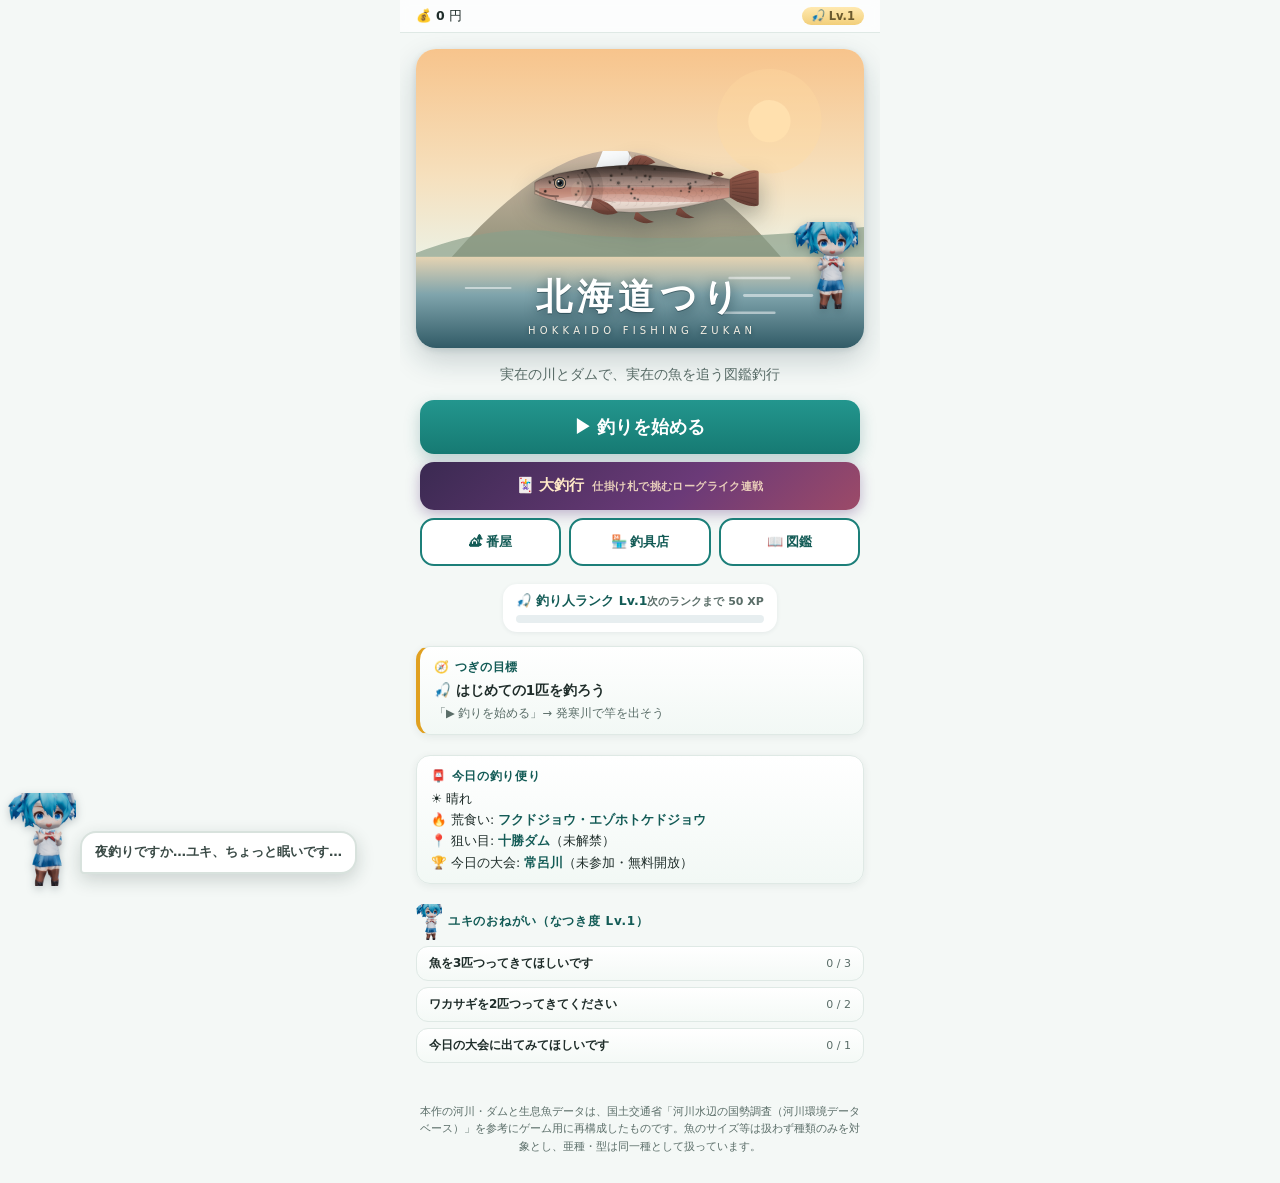
==== index.html @ 7c1652d1 "2Dキャラを3Dミクに統一・竿の握り位置調整・キャラ拡大 - renderYukiが返す2Dキャラを、3Dと同じ初音ミクの透過PNGポートレートに   差し替え（ユキの部屋・タイトル・吹き出し等すべて" ====
<!DOCTYPE html>
<html lang="ja">
<head>
<meta charset="UTF-8">
<meta name="viewport" content="width=device-width, initial-scale=1, viewport-fit=cover, maximum-scale=1, user-scalable=no">
<title>北海道つりゲーム</title>
<style>
  :root {
    --sea: #cfe8f2;
    --land: #dfe9d8;
    --land-line: #8fae86;
    --river-color: #2e7ab8;
    --dam-color: #b8622e;
    --bg: #f4f8f6;
    --card-bg: #ffffff;
    --ink: #1f2d2a;
    --sub-ink: #5a6d68;
    --accent: #1c7f79;
    --accent-dark: #135b56;
    --danger: #b3492f;
    --common: #8b98a0;
    --uncommon: #3f9d63;
    --rare: #3b74c4;
    --legend: #c99a2e;
    --radius: 16px;
  }
  * { box-sizing: border-box; }
  html, body {
    margin: 0;
    padding: 0;
    background: var(--bg);
    color: var(--ink);
    font-family: system-ui, -apple-system, "Hiragino Sans", "Noto Sans JP", sans-serif;
    overflow-x: hidden;
    width: 100%;
  }
  body {
    display: flex;
    justify-content: center;
    min-height: 100vh;
    min-height: 100dvh;
  }
  #app {
    width: 100%;
    max-width: 480px;
    min-height: 100vh;
    min-height: 100dvh;
    background: var(--bg);
    display: flex;
    flex-direction: column;
    position: relative;
    overflow-x: hidden;
    padding-bottom: env(safe-area-inset-bottom, 0);
  }
  .screen { display: none; flex-direction: column; flex: 1; padding: 16px 16px 28px; animation: fadeIn .25s ease; }
  .screen.active { display: flex; }
  @keyframes fadeIn { from { opacity: 0; transform: translateY(6px); } to { opacity: 1; transform: translateY(0); } }

  h1, h2, h3 { margin: 0 0 6px; }
  p { margin: 0 0 10px; line-height: 1.6; }

  .topbar {
    display: flex;
    align-items: center;
    gap: 8px;
    margin-bottom: 12px;
    min-height: 44px;
  }
  .btn-back {
    background: var(--card-bg);
    border: 1px solid #d8e2df;
    border-radius: 12px;
    padding: 10px 14px;
    min-height: 44px;
    font-size: 15px;
    color: var(--ink);
    cursor: pointer;
  }
  .btn-back:active { background: #ecf3f1; }

  .btn {
    display: inline-flex;
    align-items: center;
    justify-content: center;
    gap: 8px;
    background: linear-gradient(180deg, #23968e, #167a73);
    color: #fff;
    border: none;
    border-radius: 14px;
    padding: 14px 18px;
    min-height: 48px;
    font-size: 16px;
    font-weight: 700;
    cursor: pointer;
    width: 100%;
    transition: transform .08s ease, background .15s ease;
    box-shadow: 0 3px 0 var(--accent-dark);
  }
  .btn:active { transform: translateY(2px); box-shadow: 0 1px 0 var(--accent-dark); }
  .btn.secondary {
    background: var(--card-bg);
    color: var(--accent-dark);
    border: 2px solid var(--accent);
    box-shadow: none;
  }
  .btn.secondary:active { background: #eaf5f3; }
  .btn:disabled { opacity: .45; cursor: not-allowed; box-shadow: none; transform: none; }
  .btn-row { display: flex; flex-direction: column; gap: 10px; margin-top: 10px; }

  .card {
    background: var(--card-bg);
    border-radius: var(--radius);
    padding: 16px;
    box-shadow: 0 1px 4px rgba(20, 40, 35, .08);
    margin-bottom: 12px;
  }

  /* ---- title screen ---- */
  .title-hero {
    flex: 1;
    display: flex;
    flex-direction: column;
    align-items: center;
    justify-content: center;
    text-align: center;
    gap: 4px;
  }
  .hero-panel {
    position: relative;
    width: 100%;
    aspect-ratio: 360 / 240;
    border-radius: 20px;
    overflow: hidden;
    box-shadow: 0 12px 30px rgba(20, 50, 60, .20), 0 2px 6px rgba(20, 50, 60, .12);
    margin-bottom: 14px;
  }
  .hero-scene { position: absolute; inset: 0; width: 100%; height: 100%; }
  .hero-fish {
    position: absolute; left: 50%; top: 46%;
    width: 60%;
    transform: translate(-50%, -50%);
    filter: drop-shadow(0 10px 12px rgba(0, 20, 30, .38));
    animation: heroBob 4.5s ease-in-out infinite;
  }
  .hero-fish svg { width: 100%; height: auto; display: block; }
  @keyframes heroBob {
    0%, 100% { transform: translate(-50%, -50%) rotate(-2deg); }
    50% { transform: translate(-50%, -57%) rotate(2.5deg); }
  }
  .hero-text { position: absolute; left: 0; right: 0; bottom: 12px; text-align: center; pointer-events: none; }
  .logo-title {
    font-size: 36px;
    font-weight: 900;
    color: #ffffff;
    letter-spacing: .14em;
    margin: 0;
    text-shadow: 0 2px 12px rgba(10, 40, 50, .6), 0 1px 0 rgba(10, 40, 50, .45);
    text-wrap: balance;
  }
  .logo-sub {
    font-size: 10px;
    letter-spacing: .42em;
    text-indent: .42em;
    color: #fdf6ea;
    opacity: .95;
    text-shadow: 0 1px 5px rgba(10, 40, 50, .55);
    margin-top: 3px;
  }
  .title-hero .sub { color: var(--sub-ink); font-size: 13.5px; margin-bottom: 12px; }
  .daily-card {
    width: 100%;
    background: linear-gradient(180deg, #ffffff, #f2f8f5);
    border: 1px solid #dfe9e5;
    border-radius: 14px;
    padding: 10px 14px;
    margin-bottom: 16px;
    text-align: left;
    font-size: 12.5px;
    line-height: 1.7;
    box-shadow: 0 2px 8px rgba(20, 45, 40, .07);
  }
  .daily-card .dc-head { font-weight: 800; color: var(--accent-dark); font-size: 12px; letter-spacing: .06em; margin-bottom: 2px; }
  .daily-card b { color: var(--accent-dark); }
  .title-buttons { width: 100%; display: flex; flex-wrap: wrap; gap: 8px; padding: 0 4px; margin-bottom: 14px; }
  .title-buttons .btn-start { width: 100%; font-size: 18px; padding: 15px 10px; box-shadow: 0 6px 16px rgba(31,111,109,.28); }
  .title-buttons .btn-sub { flex: 1; font-size: 13px; padding: 10px 2px; white-space: nowrap; }
  .title-buttons .btn-bigrun {
    width: 100%; padding: 11px 10px; font-size: 15px;
    background: linear-gradient(135deg, #3b2a52, #6b3a78 60%, #9c4a68);
    box-shadow: 0 4px 14px rgba(90,50,120,.35); color: #ffe9c8;
  }
  .btn-bigrun .br-sub { display: block; font-size: 10.5px; font-weight: 700; opacity: .85; margin-top: 2px; letter-spacing: .04em; }
  .run-chips { display: flex; flex-wrap: wrap; gap: 6px; }
  .run-chip {
    border: 1.5px solid #b89ac8; background: linear-gradient(180deg,#fff,#f4ecf8); color: #4a3358;
    border-radius: 999px; padding: 6px 11px; font-size: 12.5px; font-weight: 800; font-family: inherit;
  }
  .run-chip .rc-sell { font-size: 10px; color: #9a7ab0; margin-left: 5px; font-weight: 700; }
  .run-chip.empty { border-style: dashed; color: #b8a8c4; background: none; font-weight: 700; }
  .run-choice {
    display: block; width: 100%; text-align: left; font-family: inherit;
    background: linear-gradient(180deg, #ffffff, #f6f2fa); border: 1.5px solid #cbb8d8;
    border-radius: 14px; padding: 12px 14px; margin-bottom: 9px; cursor: pointer;
    box-shadow: 0 2px 6px rgba(80,50,110,.10);
  }
  .run-choice:active { transform: scale(.98); }
  .run-choice.ng { opacity: .45; }
  .run-choice.sold { text-align: center; color: #b8a8c4; border-style: dashed; }
  .run-choice .rc-name { font-weight: 800; font-size: 15px; color: #3a2a48; display: flex; justify-content: space-between; align-items: baseline; }
  .run-choice .rc-badges { font-size: 12.5px; color: #6b5a80; font-weight: 700; }
  .run-choice .rc-price { font-size: 13px; color: #8a5aa8; }
  .run-choice .rc-sub { font-size: 11.5px; color: var(--sub-ink); margin-top: 3px; line-height: 1.5; }
  .run-mod { border-radius: 14px; padding: 11px 14px; margin-bottom: 12px; border-left: 5px solid #888; }
  .run-mod .rm-head { font-weight: 800; font-size: 14px; }
  .run-mod .rm-desc { font-size: 12px; margin-top: 3px; line-height: 1.5; opacity: .9; }
  .run-mod.mod-boss { background: linear-gradient(180deg,#3a2540,#2a1830); color: #ffd8a8; border-left-color: #e0a040; box-shadow: 0 0 14px rgba(224,160,64,.4); }
  .run-mod.mod-hard { background: linear-gradient(180deg,#fbeaea,#f6dede); color: #7a2a2a; border-left-color: #c0392b; }
  .run-mod.mod-good { background: linear-gradient(180deg,#e9f6ee,#dcefe4); color: #1f6b4d; border-left-color: #2e9d63; }
  .run-hand {
    display: flex; gap: 5px; align-items: center; margin: 0 0 8px;
    background: linear-gradient(180deg,#f6f0fa,#efe6f4); border: 1px solid #d8c8e4;
    border-radius: 12px; padding: 6px 8px;
  }
  .rh-card {
    flex: 0 0 auto; display: inline-flex; flex-direction: column; align-items: center;
    background: #fff; border: 2px solid #ccc; border-radius: 8px;
    min-width: 44px; padding: 3px 4px; font-family: inherit; font-size: 13px; line-height: 1.15; cursor: pointer;
  }
  .rh-card b { font-size: 15px; }
  .rh-card span { font-size: 9px; color: var(--sub-ink); }
  .rh-card.empty { border-style: dashed; color: #c4b4d2; background: none; min-height: 44px; justify-content: center; }
  .rh-hand { margin-left: auto; font-size: 11.5px; font-weight: 800; color: #6b4a88; text-align: right; }
  .rh-bigrow { display: grid; grid-template-columns: repeat(5, 1fr); gap: 6px; }
  .rh-big {
    background: #fff; border: 2.5px solid #ccc; border-radius: 10px; padding: 5px 3px; text-align: center;
    animation: cardIn .5s cubic-bezier(.2,1.6,.4,1) both;
  }
  @keyframes cardIn { from { transform: translateY(18px) rotate(4deg); opacity: 0; } to { transform: none; opacity: 1; } }
  .rh-big .rb-rank { font-weight: 900; font-size: 15px; }
  .rh-big .rb-art svg { width: 100%; height: auto; }
  .rh-big .rb-nm { font-size: 9.5px; font-weight: 700; color: var(--ink); }
  .rh-big .rb-val { font-size: 11px; font-weight: 800; color: #8a5aa8; font-variant-numeric: tabular-nums; }
  .footer-note {
    text-align: center;
    font-size: 11px;
    color: var(--sub-ink);
    padding-top: 18px;
    line-height: 1.6;
  }

  /* ---- map screen ---- */
  .map-wrap {
    position: relative;
    width: 100%;
    background: var(--sea);
    border-radius: var(--radius);
    overflow: hidden;
    box-shadow: 0 1px 4px rgba(20,40,35,.08);
  }
  .map-wrap svg { display: block; width: 100%; height: auto; touch-action: none; }
  .map-hint { text-align: center; font-size: 11px; color: var(--sub-ink); margin-top: 6px; }
  .legend {
    display: flex;
    gap: 16px;
    justify-content: center;
    font-size: 12px;
    color: var(--sub-ink);
    margin: 10px 0;
  }
  .legend span { display: inline-flex; align-items: center; gap: 5px; }
  .legend-dot { width: 12px; height: 12px; border-radius: 50%; background: var(--river-color); display: inline-block; }
  .legend-diamond { width: 12px; height: 12px; background: var(--dam-color); display: inline-block; transform: rotate(45deg); }

  .marker-dot { fill: var(--river-color); stroke: #fff; stroke-width: 2; cursor: pointer; }
  .loc-marker-group.locked .marker-dot,
  .loc-marker-group.locked .marker-dam { fill: #8e9ca2; opacity: .85; stroke: #e8eef0; }
  .loc-marker-group.locked .marker-pulse { display: none; }
  .legend-lock { font-size: 12px; }
  #unlockBtn:disabled { opacity: .5; }
  .marker-dam { fill: var(--dam-color); stroke: #fff; stroke-width: 2; cursor: pointer; }
  .marker-hit { fill: transparent; cursor: pointer; }
  .marker-selected { stroke: #ffd23f; stroke-width: 3.5; }
  .marker-pulse {
    fill: none; stroke: #ffffff; stroke-width: 2.5; pointer-events: none;
    transform-box: fill-box; transform-origin: center;
    animation: mpulse 2.4s ease-out infinite;
  }
  @keyframes mpulse {
    0% { transform: scale(.55); opacity: .85; }
    70%, 100% { transform: scale(1.9); opacity: 0; }
  }
  .marker-label {
    font-size: 15px;
    fill: var(--ink);
    paint-order: stroke;
    stroke: #ffffffcc;
    stroke-width: 3px;
    pointer-events: none;
    font-weight: 700;
  }

  .info-card { display: none; }
  .info-card.show {
    display: block;
    position: fixed;
    left: 50%;
    transform: translateX(-50%);
    bottom: calc(10px + env(safe-area-inset-bottom, 0px));
    width: calc(100% - 20px);
    max-width: 460px;
    z-index: 40;
    margin-bottom: 0;
    box-shadow: 0 -4px 30px rgba(10, 35, 45, .28), 0 2px 10px rgba(10, 35, 45, .18);
    border: 1px solid #d4e2dd;
    padding: 12px 14px;
    animation: sheetUp .22s cubic-bezier(.2,.9,.3,1);
    max-height: 62vh;
    overflow-y: auto;
  }
  @keyframes sheetUp { from { transform: translateX(-50%) translateY(30px); opacity: 0; } to { transform: translateX(-50%) translateY(0); opacity: 1; } }
  .info-close {
    position: absolute; top: 8px; right: 8px;
    width: 30px; height: 30px; border-radius: 50%; border: none;
    background: #eef3f1; color: var(--sub-ink); font-size: 15px; cursor: pointer;
    display: flex; align-items: center; justify-content: center;
  }
  .info-card.show .info-fish-art svg { max-height: 48px; width: auto; }
  .info-card.show h3 { font-size: 17px; margin-bottom: 2px; }
  .info-card.show .sr-note { font-size: 12.5px; margin-bottom: 6px; }
  .info-card .badge-row { display: flex; gap: 6px; flex-wrap: wrap; margin-bottom: 8px; }
  .type-badge {
    font-size: 12px;
    padding: 3px 9px;
    border-radius: 999px;
    background: #eef4f2;
    color: var(--sub-ink);
  }
  .info-fish-art { width: 100%; display: flex; justify-content: center; margin: 4px 0 8px; }
  .info-fish-art svg { height: 56px; width: auto; display: block; }

  /* ---- tackle screen ---- */
  .loc-heading { color: var(--accent-dark); font-size: 18px; }
  .choice-list { display: flex; flex-direction: column; gap: 10px; margin-bottom: 14px; }
  .choice-item {
    display: flex;
    align-items: center;
    gap: 12px;
    background: var(--card-bg);
    border: 2px solid #e2ebe8;
    border-radius: 14px;
    padding: 12px 14px;
    min-height: 48px;
    cursor: pointer;
    text-align: left;
  }
  .choice-item .ci-emoji { font-size: 26px; width: 38px; text-align: center; flex: none; }
  .choice-item .ci-emoji svg { width: 34px; height: 34px; display: block; margin: 0 auto; filter: drop-shadow(0 1px 1px rgba(20,40,35,.18)); }
  .choice-item .ci-text { flex: 1; }
  .choice-item .ci-name { font-weight: 700; font-size: 15px; }
  .choice-item .ci-desc { font-size: 12px; color: var(--sub-ink); margin-top: 2px; }
  .choice-item.selected { border-color: var(--accent); background: #eefaf6; }
  .section-label { font-size: 13px; color: var(--sub-ink); font-weight: 700; margin: 10px 0 6px; }
  .chip-row { display: flex; flex-wrap: wrap; gap: 8px; margin-bottom: 12px; }
  .env-chip {
    display: inline-flex; align-items: center; gap: 5px;
    background: var(--card-bg); border: 2px solid #e2ebe8; border-radius: 999px;
    padding: 8px 13px; font-size: 14px; font-weight: 700; color: var(--ink);
    cursor: pointer; -webkit-tap-highlight-color: transparent;
  }
  .env-chip.selected { border-color: var(--accent); background: #eefaf6; color: var(--accent-dark); }
  .shop-price { font-size: 13px; font-weight: 800; color: var(--accent-dark); white-space: nowrap; font-variant-numeric: tabular-nums; }
  .shop-price.ng { color: #b3492f; opacity: .7; }
  .shop-owned { font-size: 12px; font-weight: 700; color: #3f9d63; white-space: nowrap; }
  .shop-req { font-size: 11px; color: var(--sub-ink); white-space: nowrap; }
  .choice-item.owned { opacity: .72; }

  /* ---- fishing screen ---- */
  .fish-stage {
    position: relative;
    width: 100%;
    aspect-ratio: 360 / 480;
    border-radius: var(--radius);
    overflow: hidden;
    margin-bottom: 12px;
    cursor: pointer;
    user-select: none;
    -webkit-user-select: none;
    touch-action: none;
    -webkit-tap-highlight-color: transparent;
    background: #cfe6ee;
  }
  #stageCanvas { position: absolute; inset: 0; width: 100%; height: 100%; display: block; }
  .stage-badges { position: absolute; top: 8px; right: 8px; z-index: 4; display: flex; gap: 6px; }
  .time-badge {
    font-size: 11px; font-weight: 700; color: #fff;
    background: rgba(20,45,40,.38); padding: 3px 9px; border-radius: 999px;
  }
  .time-badge.mazume { background: rgba(196,110,20,.75); }
  .mute-btn {
    position: absolute; bottom: 10px; right: 10px; z-index: 7;
    width: 40px; height: 40px; border-radius: 50%; border: none;
    background: rgba(20,45,40,.4); color: #fff; font-size: 18px; cursor: pointer;
  }
  /* --- fight HUD (glass panel) --- */
  .fight-ui {
    position: absolute; left: 10px; right: 10px; top: 40px; z-index: 5;
    display: none; pointer-events: none;
  }
  .fight-ui.show { display: block; animation: hudIn .25s ease; }
  @keyframes hudIn { from { opacity: 0; transform: translateY(-8px); } to { opacity: 1; transform: none; } }
  .fight-panel {
    display: flex; flex-direction: column; gap: 7px;
    background: linear-gradient(180deg, rgba(8,22,28,.58), rgba(8,22,28,.38));
    border: 1px solid rgba(255,255,255,.16);
    border-radius: 14px;
    padding: 10px 12px 8px;
    backdrop-filter: blur(6px);
    -webkit-backdrop-filter: blur(6px);
    box-shadow: 0 4px 14px rgba(0,10,16,.25);
  }
  .gauge-row { display: flex; align-items: center; gap: 8px; }
  .gauge-name {
    width: 58px; font-size: 10px; font-weight: 700; color: #e8f2f0;
    text-shadow: 0 1px 2px rgba(0,0,0,.5); text-align: right; flex: none;
    white-space: nowrap; letter-spacing: .04em;
  }
  .gauge-track {
    position: relative; flex: 1; height: 16px; border-radius: 8px;
    background: rgba(4,14,18,.72);
    box-shadow: inset 0 2px 4px rgba(0,0,0,.5);
    overflow: hidden;
  }
  .gauge-zone {
    position: absolute; top: 0; bottom: 0; left: 35%; width: 40%;
    background: linear-gradient(180deg, rgba(110,225,145,.30), rgba(110,225,145,.14));
    border-left: 1px solid rgba(180,255,200,.55); border-right: 1px solid rgba(180,255,200,.55);
  }
  .gauge-zone.gold {
    background: linear-gradient(180deg, rgba(255,215,110,.55), rgba(255,180,60,.25));
    border-left: 1px solid rgba(255,230,160,.9); border-right: 1px solid rgba(255,230,160,.9);
    box-shadow: 0 0 12px rgba(255,210,90,.65);
    animation: goldPulse .45s ease-in-out infinite alternate;
  }
  @keyframes goldPulse { from { filter: brightness(1); } to { filter: brightness(1.35); } }
  .next-goal { border-left: 4px solid #e0a020; }
  .next-goal .ng-title { font-weight: 800; font-size: 13.5px; color: var(--ink); }
  .next-goal .ng-sub { font-size: 11.5px; color: var(--sub-ink); margin-top: 2px; }
  #tensionFill {
    position: absolute; top: 2px; bottom: 2px; left: 2px; width: 50%;
    border-radius: 6px;
    background: linear-gradient(180deg, #93ecac, #58c97c);
    box-shadow: 0 0 8px rgba(120,235,160,.55);
    transition: background .15s, box-shadow .15s;
  }
  #tensionFill.warn { background: linear-gradient(180deg, #f6d478, #e0a93c); box-shadow: 0 0 8px rgba(240,195,80,.55); }
  #tensionFill.danger { background: linear-gradient(180deg, #f2907e, #d84a34); box-shadow: 0 0 10px rgba(232,96,76,.7); }
  #progressFill {
    position: absolute; top: 2px; bottom: 2px; left: 2px; width: 0%;
    border-radius: 6px;
    background: linear-gradient(90deg, #4aa8c9, #7ee0d2);
    box-shadow: 0 0 8px rgba(110,215,205,.5);
  }
  .fight-hint {
    text-align: center; font-size: 10.5px; font-weight: 700; color: #d5e5e2;
    text-shadow: 0 1px 3px rgba(0,0,0,.6); letter-spacing: .02em;
  }
  .fish-stage.pulling { animation: shake .28s ease-in-out infinite; }
  .fish-stage.reeling-grip { outline: 3px solid rgba(255,255,255,.35); outline-offset: -3px; }
  /* landed fish leap */
  .fish-leap {
    position: absolute; left: 50%; top: 58%; width: 55%; z-index: 6;
    transform: translate(-50%, -50%);
    animation: fishLeap 1s cubic-bezier(.2,.8,.3,1) forwards;
    pointer-events: none;
    filter: drop-shadow(0 6px 8px rgba(0,20,30,.35));
  }
  .fish-leap svg { width: 100%; height: auto; display: block; }
  @keyframes fishLeap {
    0%   { transform: translate(-50%, 30%) rotate(30deg) scale(.6); opacity: 0; }
    30%  { transform: translate(-50%, -60%) rotate(-12deg) scale(1); opacity: 1; }
    60%  { transform: translate(-50%, -78%) rotate(-4deg) scale(1.04); }
    100% { transform: translate(-50%, -52%) rotate(2deg) scale(1); opacity: 1; }
  }
  .drop { position: absolute; width: 6px; height: 6px; border-radius: 50%; background: #eaf6fa; z-index: 6; pointer-events: none; animation: dropFall .7s ease-in forwards; }
  @keyframes dropFall {
    from { transform: translate(0, 0); opacity: .95; }
    to { transform: translate(var(--dx), 90px); opacity: 0; }
  }
  @media (prefers-reduced-motion: reduce) {
    .fish-stage.pulling, .fish-stage.biting { animation: none; }
  }
  .stage-label {
    position: absolute;
    top: 8px;
    left: 8px;
    z-index: 4;
    font-size: 12px;
    font-weight: 700;
    color: #fff;
    background: rgba(20,45,40,.38);
    padding: 3px 9px;
    border-radius: 999px;
    text-shadow: 0 1px 2px rgba(0,0,0,.3);
  }
  .fish-shadow-wrap {
    display: none;
    position: absolute;
    left: 34.7%;
    top: 68%;
    width: 30.6%;
    z-index: 2;
    opacity: .38;
    filter: blur(1.5px);
    pointer-events: none;
    animation: fishWiggle 1s ease-in-out infinite alternate;
  }
  .fish-shadow-wrap.show { display: block; }
  .fish-shadow-wrap svg { width: 100%; height: auto; display: block; }
  @keyframes fishWiggle {
    from { transform: translateX(-8px); }
    to { transform: translateX(8px); }
  }
  .splash-dot {
    position: absolute;
    left: 50%;
    top: 69%;
    width: 8px;
    height: 8px;
    border-radius: 50%;
    background: #ffffff;
    transform: translate(-50%, -50%);
    animation: splashFly .5s ease-out forwards;
    pointer-events: none;
    z-index: 6;
  }
  @keyframes splashFly {
    from { transform: translate(-50%, -50%) translate(0, 0); opacity: 1; }
    to { transform: translate(-50%, -50%) translate(var(--dx), var(--dy)); opacity: 0; }
  }
  .stage-text {
    position: absolute;
    left: 50%;
    transform: translateX(-50%);
    bottom: 14px;
    z-index: 5;
    width: max-content;
    max-width: 92%;
    font-size: 16px;
    font-weight: 700;
    color: #fff;
    text-shadow: 0 1px 3px rgba(0,0,0,.55);
    text-align: center;
    padding: 8px 18px;
    border-radius: 999px;
    background: linear-gradient(180deg, rgba(8,22,28,.55), rgba(8,22,28,.35));
    border: 1px solid rgba(255,255,255,.14);
    backdrop-filter: blur(5px);
    -webkit-backdrop-filter: blur(5px);
    pointer-events: none;
    animation: hudIn .25s ease;
  }
  .fish-stage.biting { animation: shake .35s ease-in-out infinite; }
  @keyframes shake {
    0%, 100% { transform: translateX(0); }
    25% { transform: translateX(-4px); }
    75% { transform: translateX(4px); }
  }
  .fish-stage.biting .stage-text { font-size: 21px; color: #fff566; }

  /* ---- result screen ---- */
  .result-wrap { flex: 1; display: flex; flex-direction: column; align-items: center; justify-content: center; text-align: center; }
  #resultCatch {
    background:
      radial-gradient(circle at 50% 26%, rgba(90, 160, 175, .35) 0%, rgba(20, 50, 62, 0) 46%),
      linear-gradient(180deg, #12333e 0%, #0d2833 55%, #0a2029 100%);
    border-radius: 20px;
    padding: 24px 14px 20px;
    box-shadow: 0 14px 34px rgba(8, 30, 38, .35);
  }
  .result-fish-wrap { position: relative; width: 100%; display: flex; justify-content: center; margin-bottom: 8px; }
  .result-rays {
    position: absolute; left: 50%; top: 50%;
    width: 300px; height: 300px;
    transform: translate(-50%, -50%);
    background: repeating-conic-gradient(rgba(255, 246, 214, .10) 0deg 9deg, rgba(255, 246, 214, 0) 9deg 24deg);
    border-radius: 50%;
    -webkit-mask-image: radial-gradient(circle, #000 18%, transparent 66%);
    mask-image: radial-gradient(circle, #000 18%, transparent 66%);
    animation: raysSpin 16s linear infinite;
    z-index: 0;
  }
  @keyframes raysSpin { to { transform: translate(-50%, -50%) rotate(360deg); } }
  @media (prefers-reduced-motion: reduce) { .result-rays, .hero-fish { animation: none; } }
  .result-fish-glow { position: absolute; inset: -10px; border-radius: 50%; filter: blur(18px); z-index: 0; }
  .result-fish-art { position: relative; z-index: 1; width: min(320px, 80%); filter: drop-shadow(0 10px 14px rgba(0, 12, 18, .5)); }
  .result-fish-art svg { width: 100%; height: auto; display: block; }
  #resultCatch .result-name { color: #f4faf8; }
  #resultCatch .result-reading { color: #9dbcc2; }
  #resultCatch .result-desc { color: #b8d2d4; }
  .result-name { font-size: 25px; font-weight: 800; letter-spacing: .04em; }
  .result-reading { font-size: 13px; color: var(--sub-ink); margin-bottom: 8px; }
  #statusBar {
    display: flex; justify-content: space-between; align-items: center;
    padding: 7px 16px; font-size: 12.5px; color: var(--ink);
    background: rgba(255,255,255,.72); border-bottom: 1px solid #dfe9e5;
    backdrop-filter: blur(4px); -webkit-backdrop-filter: blur(4px);
    position: sticky; top: 0; z-index: 20;
  }
  #statusBar .sb-money b { font-variant-numeric: tabular-nums; }
  #statusBar .sb-title { color: var(--accent-dark); font-weight: 700; font-size: 11.5px; }
  #statusBar .sb-rank { margin-left: auto; color: #6b5a2e; font-weight: 800; font-size: 11.5px; background: linear-gradient(180deg,#ffe9b0,#f2cf7a); padding: 2px 9px; border-radius: 999px; }
  .rank-bar { background: #fff; border-radius: 14px; padding: 9px 13px; margin: 0 0 10px; box-shadow: 0 1px 4px rgba(40,70,80,.08); }
  .rank-bar .rk-head { display: flex; justify-content: space-between; align-items: baseline; font-size: 12.5px; font-weight: 800; color: var(--accent-dark); margin-bottom: 5px; }
  .rank-bar .rk-head .rk-next { color: var(--sub-ink); font-weight: 700; font-size: 11px; }
  .rank-bar .rk-track { height: 8px; border-radius: 999px; background: #e7eef0; overflow: hidden; }
  .rank-bar .rk-fill { height: 100%; border-radius: 999px; background: linear-gradient(90deg,#ffd76e,#e0a020); transition: width .5s ease; }
  .result-size-row { display: flex; align-items: baseline; gap: 8px; justify-content: center; margin: 2px 0 4px; }
  #resultSize { font-size: 30px; font-weight: 900; color: #ffe9a8; letter-spacing: .02em; font-variant-numeric: tabular-nums; text-shadow: 0 2px 10px rgba(255,210,80,.25); }
  .variant-tag { font-size: 12px; font-weight: 800; padding: 3px 10px; border-radius: 999px; }
  .vt-giant { background: linear-gradient(180deg,#ffd76e,#e09c20); color: #4a3300; }
  .vt-spawn { background: linear-gradient(180deg,#ffb8c8,#e0708e); color: #58101c; }
  .vt-nushi { background: linear-gradient(180deg,#f0b060,#c05828); color: #3c1400; box-shadow: 0 0 14px rgba(240,150,60,.6); }
  .size-meter {
    width: min(240px, 70%); height: 7px; margin: 0 auto 8px;
    background: rgba(255,255,255,.14); border-radius: 4px; overflow: hidden;
  }
  #resultSizeMeter { height: 100%; border-radius: 4px; background: linear-gradient(90deg,#5ec9b8,#ffe9a8); transition: width .6s cubic-bezier(.2,.8,.3,1); }
  #resultSizeMeter.over { background: linear-gradient(90deg,#ffd76e,#ff9a3c); box-shadow: 0 0 10px rgba(255,180,60,.8); }
  .record-badge {
    display: inline-block; margin-bottom: 8px; font-size: 13px; font-weight: 800;
    color: #5c4300; background: linear-gradient(180deg,#ffe27a,#f0b428);
    padding: 4px 14px; border-radius: 999px;
    box-shadow: 0 0 18px rgba(255,214,90,.65);
    animation: recPop .5s cubic-bezier(.2,1.6,.4,1);
  }
  @keyframes recPop { from { transform: scale(.4); opacity: 0; } to { transform: scale(1); opacity: 1; } }
  .earn-line { font-size: 16px; font-weight: 800; color: #9fe6c8; margin-bottom: 8px; font-variant-numeric: tabular-nums; }
  .result-meta {
    font-size: 11.5px;
    color: #8fb0b8;
    letter-spacing: .06em;
    margin-bottom: 8px;
  }
  .new-badge {
    display: inline-block;
    background: linear-gradient(180deg, #ffe27a, #f0b428);
    color: #5c4300;
    font-weight: 800;
    font-size: 12px;
    padding: 3px 12px;
    border-radius: 999px;
    margin-bottom: 8px;
    box-shadow: 0 0 14px rgba(255, 214, 90, .55);
  }
  .rarity-badge {
    display: inline-block;
    font-size: 12px;
    font-weight: 700;
    padding: 4px 12px;
    border-radius: 999px;
    color: #fff;
    margin-bottom: 12px;
  }
  .rarity-common { background: var(--common); }
  .rarity-uncommon { background: var(--uncommon); }
  .rarity-rare { background: var(--rare); }
  .rarity-legend { background: var(--legend); }
  .result-desc { font-size: 14px; color: var(--sub-ink); max-width: 340px; margin-bottom: 18px; }
  #resultFail {
    background: linear-gradient(180deg, #17333c 0%, #0f272f 100%);
    border-radius: 20px;
    padding: 30px 16px 22px;
    box-shadow: 0 14px 34px rgba(8, 30, 38, .30);
  }
  .result-fail-emoji { font-size: 62px; margin-bottom: 10px; filter: drop-shadow(0 4px 8px rgba(0,10,16,.4)); }
  .result-fail-title { font-size: 21px; font-weight: 800; margin-bottom: 8px; color: #f0f6f4; letter-spacing: .04em; }
  .result-fail-desc { font-size: 13.5px; color: #a8c4c6; margin-bottom: 22px; max-width: 320px; line-height: 1.7; }

  /* ---- zukan screen ---- */
  .zukan-summary {
    display: flex;
    justify-content: space-between;
    align-items: center;
    margin-bottom: 12px;
  }
  .zukan-count { font-size: 20px; font-weight: 800; color: var(--accent-dark); }
  .rarity-breakdown { display: flex; gap: 10px; font-size: 11px; color: var(--sub-ink); flex-wrap: wrap; }
  .rarity-breakdown span { display: inline-flex; align-items: center; gap: 4px; }
  .rb-dot { width: 8px; height: 8px; border-radius: 50%; display: inline-block; }
  .zukan-grid {
    display: grid;
    grid-template-columns: repeat(2, 1fr);
    gap: 10px;
  }
  .zukan-item {
    background: linear-gradient(180deg, #fbfdfc 0%, #eef6f3 100%);
    border-radius: 14px;
    padding: 10px 8px;
    text-align: center;
    border: 2px solid #e2ebe8;
    min-height: 128px;
    display: flex;
    flex-direction: column;
    align-items: center;
    justify-content: center;
    box-shadow: 0 2px 6px rgba(20, 45, 40, .07);
  }
  .zukan-item .zi-art {
    width: 100%; display: flex; justify-content: center;
    background: radial-gradient(ellipse at 50% 60%, rgba(120, 180, 200, .16) 0%, transparent 70%);
    border-radius: 10px;
  }
  .zukan-item .zi-art svg { width: 90%; max-height: 68px; height: auto; display: block; filter: drop-shadow(0 3px 3px rgba(20, 45, 50, .18)); }
  .zukan-item .zi-name { font-size: 12px; font-weight: 700; margin-top: 4px; }
  .zukan-item .zi-rarity { font-size: 10px; color: var(--sub-ink); margin-top: 2px; }
  .zukan-item.locked { opacity: .55; background: linear-gradient(180deg, #eef1ef 0%, #e2e8e5 100%); }
  .zukan-item.locked .zi-art svg { filter: none; }
  .zukan-item.common { border-color: var(--common); }
  .zukan-item.uncommon { border-color: var(--uncommon); }
  .zukan-item.rare { border-color: var(--rare); }
  .zukan-item.legend { border-color: var(--legend); box-shadow: 0 0 0 1px var(--legend) inset; }

  .zi-stats { font-size: 10px; color: var(--accent-dark); font-weight: 700; margin-top: 2px; font-variant-numeric: tabular-nums; }
  .zi-badges { display: flex; gap: 3px; justify-content: center; margin-top: 2px; flex-wrap: wrap; }
  .zi-badge { font-size: 9px; font-weight: 800; padding: 1px 6px; border-radius: 999px; }
  .zb-gi { background: #ffe9b0; color: #6b4f00; }
  .zb-sp { background: #ffd9e2; color: #7c2438; }
  .hall { font-size: 13px; }
  .hall-row { display: flex; justify-content: space-between; padding: 3px 2px; }
  .hall-row b { font-variant-numeric: tabular-nums; color: var(--accent-dark); }
  .hall-titles { display: flex; gap: 6px; flex-wrap: wrap; margin-top: 8px; }
  .title-chip { font-size: 11px; font-weight: 800; background: linear-gradient(180deg,#ffe9b0,#f2cf7a); color: #6b4f00; padding: 3px 10px; border-radius: 999px; }

  .casts-badge {
    font-size: 12px; font-weight: 800; color: var(--accent-dark);
    background: #e4f0ec; border-radius: 999px; padding: 4px 10px; white-space: nowrap;
    font-variant-numeric: tabular-nums;
  }
  .cast-meter {
    position: absolute; left: 24px; right: 24px; bottom: 64px; z-index: 5;
    pointer-events: none;
  }
  .cm-label { text-align: center; font-size: 12px; font-weight: 800; color: #fff; text-shadow: 0 1px 3px rgba(0,0,0,.6); margin-bottom: 5px; }
  .cm-track {
    position: relative; height: 16px; border-radius: 8px; overflow: hidden;
    background: rgba(4,14,18,.7); box-shadow: inset 0 2px 4px rgba(0,0,0,.5);
    display: flex;
  }
  .cm-near { width: 28%; background: rgba(220,120,80,.4); }
  .cm-mid { width: 44%; background: rgba(120,200,160,.28); }
  .cm-far { width: 28%; background: rgba(255,214,90,.45); }
  #cmFill {
    position: absolute; top: 2px; bottom: 2px; left: 0; width: 5px;
    background: #ffffff; border-radius: 3px; box-shadow: 0 0 8px rgba(255,255,255,.9);
  }
  .cast-toast {
    position: absolute; left: 50%; top: 40%;
    transform: translate(-50%, -50%);
    z-index: 8;
    background: linear-gradient(180deg, rgba(8,22,28,.88), rgba(8,22,28,.78));
    border: 1px solid rgba(255,255,255,.2);
    color: #fff; font-weight: 800; font-size: 15px;
    padding: 12px 20px; border-radius: 14px;
    text-align: center; line-height: 1.6;
    animation: hudIn .2s ease;
    max-width: 84%;
    pointer-events: none;
  }
  .cast-toast .ct-earn { color: #9fe6c8; font-size: 13px; }
  .cast-toast .ct-fail { color: #f0a898; }
  .event-overlay {
    position: fixed; inset: 0; z-index: 60;
    background: rgba(6, 20, 26, .55);
    display: flex; align-items: center; justify-content: center;
    backdrop-filter: blur(3px); -webkit-backdrop-filter: blur(3px);
    animation: hudIn .2s ease;
  }
  .event-card {
    width: min(86%, 380px);
    background: linear-gradient(180deg, #ffffff, #eef6f2);
    border-radius: 20px; padding: 22px 18px 18px; text-align: center;
    box-shadow: 0 18px 50px rgba(4, 18, 24, .45);
    animation: evPop .3s cubic-bezier(.2,1.4,.4,1);
  }
  @keyframes evPop { from { transform: scale(.7); opacity: 0; } to { transform: scale(1); opacity: 1; } }
  .ev-icon { font-size: 54px; line-height: 1; margin-bottom: 8px; filter: drop-shadow(0 4px 6px rgba(20,40,35,.25)); }
  .ev-title { font-size: 19px; font-weight: 900; color: var(--ink); margin-bottom: 6px; letter-spacing: .03em; }
  .ev-text { font-size: 13.5px; color: var(--sub-ink); line-height: 1.75; margin-bottom: 14px; }
  .ev-actions { display: flex; flex-direction: column; gap: 9px; }
  .ev-hold-btn {
    background: linear-gradient(180deg, #4a5a68, #2e3c48); color: #fff;
    border: none; border-radius: 14px; padding: 16px; font-size: 15px; font-weight: 800;
    cursor: pointer; user-select: none; -webkit-user-select: none; touch-action: none;
  }
  .ev-hold-btn .hold-prog { display: block; height: 5px; background: rgba(255,255,255,.25); border-radius: 3px; margin-top: 8px; overflow: hidden; }
  .ev-hold-btn .hold-prog b { display: block; height: 100%; width: 0%; background: #8fe6b0; border-radius: 3px; }
  .trip-wrap { flex: 1; display: flex; flex-direction: column; align-items: center; text-align: center;
    background: linear-gradient(180deg, #12333e 0%, #0d2833 60%, #0a2029 100%);
    border-radius: 20px; padding: 22px 14px 18px; box-shadow: 0 14px 34px rgba(8,30,38,.35); }
  .trip-head { font-size: 13px; letter-spacing: .3em; text-indent: .3em; color: #8fb0b8; font-weight: 800; }
  .trip-loc { font-size: 22px; font-weight: 900; color: #f4faf8; margin: 2px 0 10px; }
  .trip-comp { font-size: 12.5px; font-weight: 800; color: #ffe9a8; background: rgba(255,214,90,.12);
    border: 1px solid rgba(255,214,90,.35); padding: 5px 14px; border-radius: 999px; margin-bottom: 10px; }
  .trip-catches { display: flex; flex-wrap: wrap; gap: 6px; justify-content: center; margin-bottom: 10px; min-height: 40px; }
  .trip-catches .tc { width: 72px; background: rgba(255,255,255,.07); border-radius: 10px; padding: 4px 2px; }
  .trip-catches .tc svg { width: 100%; height: auto; display: block; }
  .trip-catches .tc .tc-cm { font-size: 10px; color: #b8d2d4; font-variant-numeric: tabular-nums; }
  .trip-catches .none { color: #7d9aa2; font-size: 13px; padding: 12px; }
  .trip-lines { width: 100%; max-width: 340px; font-size: 12.5px; color: #b8d2d4; margin-bottom: 8px; }
  .trip-lines div { display: flex; justify-content: space-between; padding: 2px 6px; }
  .trip-lines b { color: #e8f2f0; font-variant-numeric: tabular-nums; }
  .trip-score-row { display: flex; align-items: baseline; gap: 12px; margin: 4px 0 2px; color: #8fb0b8; font-size: 13px; }
  .trip-score-row b { font-size: 34px; color: #ffe9a8; font-variant-numeric: tabular-nums; text-shadow: 0 2px 12px rgba(255,210,80,.3); }
  .trip-earn { font-size: 15px; font-weight: 800; color: #9fe6c8; margin-bottom: 10px; font-variant-numeric: tabular-nums; }
  .comp-board { width: 100%; max-width: 340px; background: rgba(255,255,255,.06); border-radius: 14px; padding: 10px 12px; margin-bottom: 12px; }
  .comp-board .cb-head { font-size: 12px; font-weight: 800; color: #ffe9a8; margin-bottom: 6px; letter-spacing: .06em; }
  .comp-board .cb-row { display: flex; justify-content: space-between; font-size: 12.5px; color: #b8d2d4; padding: 2px 4px; }
  .comp-board .cb-row.me { color: #ffe9a8; font-weight: 800; background: rgba(255,214,90,.10); border-radius: 6px; }
  .comp-board .cb-row b { font-variant-numeric: tabular-nums; }

  .lodge-card {
    background: linear-gradient(180deg, #f6efe2, #eee2cc);
    border: 1px solid #d8c8a8;
    border-radius: 16px;
    padding: 14px;
    margin-bottom: 12px;
    box-shadow: 0 3px 10px rgba(80, 60, 20, .10);
  }
  .lodge-head { font-weight: 900; color: #5c4a28; font-size: 15px; margin-bottom: 4px; letter-spacing: .04em; }
  .lodge-sub { font-size: 12px; color: #8a7450; line-height: 1.7; margin-bottom: 8px; }
  .tank-canvas {
    width: 100%;
    aspect-ratio: 16 / 9;
    display: block;
    border-radius: 12px;
    background: linear-gradient(180deg, #7db8c8, #2c5e74);
    box-shadow: inset 0 4px 14px rgba(0, 30, 40, .35);
  }
  .tank-picker { display: flex; flex-wrap: wrap; gap: 6px; margin-top: 8px; }
  .tank-chip {
    font-size: 11px; font-weight: 700; padding: 5px 10px; border-radius: 999px;
    background: #fff; border: 1.5px solid #d0c0a0; color: #6a5838; cursor: pointer;
  }
  .tank-chip.in { background: #2c5e74; color: #fff; border-color: #1c4a5e; }
  .smoke-fish { display: flex; align-items: center; gap: 10px; }
  .smoke-fish svg { width: 84px; height: auto; }
  .smoke-prog { height: 7px; background: #d8c8a8; border-radius: 4px; overflow: hidden; margin: 6px 0; }
  .smoke-prog b { display: block; height: 100%; background: linear-gradient(90deg, #e08830, #c05818); }
  .trophy-wall { display: flex; flex-direction: column; gap: 6px; }
  .trophy-row { display: flex; align-items: center; gap: 8px; background: #fff8ea; border: 1px solid #e0d0b0; border-radius: 10px; padding: 6px 10px; }
  .trophy-row svg { width: 64px; height: auto; flex: none; }
  .trophy-row .tr-name { font-size: 12.5px; font-weight: 800; color: #5c4a28; }
  .trophy-row .tr-sub { font-size: 10.5px; color: #8a7450; }
  .trophy-none { font-size: 12px; color: #8a7450; padding: 8px; text-align: center; }
  .lodge-badge { font-size: 10px; background: #e08830; color: #fff; border-radius: 999px; padding: 2px 7px; margin-left: 4px; }

  .yuki-bubble {
    position: fixed; left: 8px; bottom: calc(14px + env(safe-area-inset-bottom, 0px));
    z-index: 55; display: flex; align-items: flex-end; gap: 4px;
    max-width: min(88%, 440px);
    animation: yukiIn .3s cubic-bezier(.2,1.3,.4,1);
    cursor: pointer;
  }
  @keyframes yukiIn { from { transform: translateY(24px) scale(.8); opacity: 0; } to { transform: none; opacity: 1; } }
  .yb-chara { width: 68px; flex: none; filter: drop-shadow(0 3px 4px rgba(20,40,50,.25)); animation: yukiBob 2.2s ease-in-out infinite; }
  .yb-chara svg { width: 100%; height: auto; display: block; }
  @keyframes yukiBob { 0%,100% { transform: translateY(0); } 50% { transform: translateY(-4px); } }
  .yb-text {
    background: #ffffff; border: 2px solid #d8e2dd; border-radius: 16px 16px 16px 4px;
    padding: 9px 13px; font-size: 13px; font-weight: 700; color: #3a4a46; line-height: 1.6;
    box-shadow: 0 6px 18px rgba(20,45,40,.18);
    margin-bottom: 12px;
  }
  .hero-yuki {
    position: absolute; right: 6px; bottom: 52px; width: 64px; height: 74px;
    background: none; border: none; padding: 0; cursor: pointer; z-index: 3;
    filter: drop-shadow(0 3px 4px rgba(10,40,50,.3));
    animation: yukiBob 2.6s ease-in-out infinite;
  }
  .hero-yuki svg { width: 100%; height: auto; display: block; }
  .yuki-missions { width: 100%; margin-bottom: 16px; }
  .ym-head { font-weight: 800; color: var(--accent-dark); font-size: 12px; letter-spacing: .06em; margin-bottom: 6px; display: flex; align-items: center; gap: 6px; text-align: left; }
  .ym-head .ym-mini { width: 26px; }
  .ym-head .ym-mini svg { width: 100%; height: auto; display: block; }
  .ym-item {
    background: linear-gradient(180deg, #ffffff, #f4f9f6);
    border: 1px solid #dfe9e5; border-radius: 12px;
    padding: 8px 12px; margin-bottom: 6px;
    display: flex; align-items: center; gap: 8px; text-align: left;
  }
  .ym-item .ym-txt { flex: 1; font-size: 12px; font-weight: 700; color: var(--ink); }
  .ym-item .ym-prog { font-size: 11px; color: var(--sub-ink); font-variant-numeric: tabular-nums; white-space: nowrap; }
  .ym-item .ym-claim {
    background: linear-gradient(180deg,#ffd76e,#e8a83c); color: #5c4300;
    border: none; border-radius: 999px; padding: 6px 12px; font-size: 11.5px; font-weight: 800;
    cursor: pointer; white-space: nowrap;
    animation: recPop .4s cubic-bezier(.2,1.6,.4,1);
  }
  .ym-item.done-claimed { opacity: .55; }
  .ym-item.done-claimed .ym-txt { text-decoration: line-through; }
  .yuki-room-card {
    background: linear-gradient(180deg, #eaf6fa, #f6fbf8);
    border-radius: 18px; padding: 18px 14px; text-align: center; margin-bottom: 12px;
    border: 1px solid #d8e6e2;
  }
  .yr-chara { width: 150px; margin: 0 auto; cursor: pointer; animation: yukiBob 2.4s ease-in-out infinite; }
  .yr-chara svg { width: 100%; height: auto; display: block; }
  .yr-line { font-size: 13.5px; font-weight: 800; color: #3a4a46; min-height: 40px; padding: 6px 10px; }
  .yr-level-row { display: flex; justify-content: space-between; font-size: 12.5px; color: var(--sub-ink); font-weight: 700; margin-bottom: 4px; }
  .yr-xpbar { height: 9px; background: #d8e6e0; border-radius: 5px; overflow: hidden; }
  #yrXpFill { height: 100%; width: 0%; background: linear-gradient(90deg, #f6a8b8, #e87a94); border-radius: 5px; transition: width .5s; }
  .yr-rewards { font-size: 12px; color: var(--sub-ink); line-height: 1.9; text-align: left; }
  .yr-rewards .got { color: var(--accent-dark); font-weight: 700; }
  .yr-rewards .lock { opacity: .6; }

  .hidden { display: none !important; }
  .sr-note { font-size: 12px; color: var(--sub-ink); }
</style>
</head>
<body>
<div id="app">
  <div id="statusBar">
    <span class="sb-money">💰 <b id="sbMoney">0</b> 円</span>
    <span class="sb-title" id="sbTitle"></span>
    <span class="sb-rank" id="sbRank"></span>
  </div>

  <!-- 1. タイトル -->
  <section id="screen-title" class="screen active">
    <div class="title-hero">
      <div class="hero-panel">
        <svg class="hero-scene" viewBox="0 0 360 240" preserveAspectRatio="xMidYMid slice" xmlns="http://www.w3.org/2000/svg" aria-hidden="true">
          <defs>
            <linearGradient id="hSky" x1="0" y1="0" x2="0" y2="1"><stop offset="0" stop-color="#f7c48c"/><stop offset="0.6" stop-color="#f6e0bd"/><stop offset="1" stop-color="#ecf1e4"/></linearGradient>
            <linearGradient id="hWater" x1="0" y1="0" x2="0" y2="1"><stop offset="0" stop-color="#e5d3b2"/><stop offset="0.4" stop-color="#7fa4ac"/><stop offset="1" stop-color="#2c5662"/></linearGradient>
            <linearGradient id="hMt" x1="0" y1="0" x2="0" y2="1"><stop offset="0" stop-color="#cdb8a4"/><stop offset="1" stop-color="#8f9078"/></linearGradient>
          </defs>
          <rect width="360" height="170" fill="url(#hSky)"/>
          <circle cx="284" cy="58" r="42" fill="#ffd9a0" opacity="0.35"/>
          <circle cx="284" cy="58" r="17" fill="#ffe0ae"/>
          <path d="M 28 168 Q 96 90 150 82 L 170 82 Q 228 90 294 168 Z" fill="url(#hMt)"/>
          <path d="M 150 82 L 170 82 Q 177 95 184 104 Q 170 98 161 107 Q 151 96 141 104 Q 146 92 150 82 Z" fill="#fafcfd"/>
          <path d="M -10 168 Q 60 138 120 148 Q 210 158 370 142 L 370 172 L -10 172 Z" fill="#8aa08a" opacity="0.7"/>
          <rect y="167" width="360" height="76" fill="url(#hWater)"/>
          <g stroke="#ffffff" opacity="0.5" stroke-linecap="round">
            <line x1="252" y1="184" x2="300" y2="184" stroke-width="2"/>
            <line x1="264" y1="198" x2="318" y2="198" stroke-width="2.4"/>
            <line x1="246" y1="212" x2="288" y2="212" stroke-width="2"/>
            <line x1="40" y1="192" x2="76" y2="192" stroke-width="1.6"/>
          </g>
        </svg>
        <div id="titleFishArt" class="hero-fish"></div>
        <button class="hero-yuki" id="heroYuki" data-action="yuki-room" type="button"></button>
        <div class="hero-text">
          <h1 class="logo-title">北海道つり</h1>
          <div class="logo-sub">HOKKAIDO FISHING ZUKAN</div>
        </div>
      </div>
      <div class="sub">実在の川とダムで、実在の魚を追う図鑑釣行</div>
      <div class="title-buttons">
        <button class="btn btn-start" data-action="start">▶ 釣りを始める</button>
        <button class="btn btn-bigrun" data-action="bigrun">🃏 大釣行 <span class="br-sub">仕掛け札で挑むローグライク連戦</span></button>
        <button class="btn secondary btn-sub" data-action="lodge">🏕 番屋<span id="lodgeBadge" class="lodge-badge hidden">🔥</span></button>
        <button class="btn secondary btn-sub" data-action="shop">🏪 釣具店</button>
        <button class="btn secondary btn-sub" data-action="zukan">📖 図鑑</button>
      </div>
      <div id="rankBar" class="rank-bar"></div>
      <div id="nextGoal" class="daily-card next-goal"></div>
      <div id="dailyCard" class="daily-card"></div>
      <div id="yukiMissions" class="yuki-missions"></div>
    </div>
    <div class="footer-note">
      本作の河川・ダムと生息魚データは、国土交通省「河川水辺の国勢調査（河川環境データベース）」を参考にゲーム用に再構成したものです。魚のサイズ等は扱わず種類のみを対象とし、亜種・型は同一種として扱っています。
    </div>
  </section>

  <!-- 2. 地図選択 -->
  <section id="screen-map" class="screen">
    <div class="topbar">
      <button class="btn-back" data-action="back-to-title">← 戻る</button>
      <h2 style="font-size:16px;margin:0;">釣り場を選ぶ</h2>
    </div>
    <div class="map-wrap">
      <svg id="hokkaidoSvg" viewBox="0 0 1000 1000" xmlns="http://www.w3.org/2000/svg" role="img" aria-label="北海道地図"></svg>
    </div>
    <div class="legend">
      <span><span class="legend-dot"></span>河川</span>
      <span><span class="legend-diamond"></span>ダム</span>
      <span><span class="legend-lock">🔒</span>未解禁</span>
    </div>
    <div class="map-hint">🔒の釣り場はタップ→お金で解禁できます ／ ピンチで拡大・ドラッグで移動</div>
    <div id="infoCard" class="info-card card">
      <button class="info-close" data-action="close-info" type="button">✕</button>
      <div class="badge-row">
        <span id="infoTypeBadge" class="type-badge"></span>
        <span id="infoRegionBadge" class="type-badge"></span>
      </div>
      <h3 id="infoName"></h3>
      <p id="infoDesc" class="sr-note"></p>
      <div id="infoSignatureArt" class="info-fish-art"></div>
      <p class="sr-note">看板魚: <strong id="infoSignature"></strong></p>
      <button class="btn" data-action="go-tackle">ここで釣る</button>
      <button class="btn hidden" id="unlockBtn" data-action="unlock-loc"></button>
    </div>
  </section>

  <!-- 3. タックル選択 -->
  <section id="screen-tackle" class="screen">
    <div class="topbar">
      <button class="btn-back" data-action="back-to-map">← 戻る</button>
      <h2 class="loc-heading" id="tackleLocName" style="font-size:16px;margin:0;"></h2>
    </div>
    <div class="section-label">① 竿を選ぶ</div>
    <div id="rodList" class="choice-list"></div>
    <div id="lureSection" class="hidden">
      <div class="section-label">② ルアー／エサを選ぶ</div>
      <div id="lureList" class="choice-list"></div>
    </div>
    <div id="envSection" class="hidden">
      <div class="section-label">③ 時間帯</div>
      <div id="timeChips" class="chip-row"></div>
      <div class="section-label">④ 天気</div>
      <div id="weatherChips" class="chip-row"></div>
    </div>
    <div class="btn-row">
      <button class="btn" id="startFishingBtn" data-action="start-fishing" disabled>🎣 釣り開始</button>
    </div>
  </section>

  <!-- 4. 釣り（キャスト & アタリ） -->
  <section id="screen-fish" class="screen">
    <div class="topbar">
      <h2 style="font-size:16px;margin:0;" id="fishLocName"></h2>
      <span id="castsLeftBadge" class="casts-badge"></span>
      <button class="btn-back" data-action="end-trip" style="margin-left:auto;">納竿</button>
    </div>
    <div id="runHand" class="run-hand hidden"></div>
    <div id="fishStage" class="fish-stage">
      <canvas id="stageCanvas"></canvas>
      <div id="stageLabel" class="stage-label"></div>
      <div class="stage-badges"><span id="timeBadge" class="time-badge"></span></div>
      <div id="fightUi" class="fight-ui">
        <div class="fight-panel">
          <div class="gauge-row">
            <span class="gauge-name">テンション</span>
            <div class="gauge-track"><div class="gauge-zone"></div><div id="tensionFill"></div></div>
          </div>
          <div class="gauge-row">
            <span class="gauge-name">寄せ</span>
            <div class="gauge-track gauge-track-progress"><div id="progressFill"></div></div>
          </div>
          <div class="fight-hint">長押しで巻く！ 引きが強い時は離してしのげ！</div>
        </div>
      </div>
      <div id="castMeter" class="cast-meter hidden">
        <div class="cm-label">タップでキャスト！ 沖ほど大物</div>
        <div class="cm-track">
          <div class="cm-near"></div><div class="cm-mid"></div><div class="cm-far"></div>
          <div id="cmFill"></div>
        </div>
      </div>
      <div id="castToast" class="cast-toast hidden"></div>
      <div class="stage-text" id="stageText">キャスト中…</div>
      <button id="muteBtn" class="mute-btn" type="button">🔊</button>
    </div>
    <p class="sr-note" style="text-align:center;" id="fishHelpNote">ドラッグで川辺を歩き、泳ぐ影を見つけて水面をタップ→「ピクッ」は我慢、「ズボッ」でタップ→長押しで巻き上げ！</p>
  </section>

  <!-- 5. 結果 -->
  <section id="screen-result" class="screen">
    <div id="resultCatch" class="result-wrap hidden">
      <div id="resultNewBadge" class="new-badge hidden">NEW!</div>
      <div class="result-fish-wrap">
        <div class="result-rays"></div>
        <div id="resultFishGlow" class="result-fish-glow"></div>
        <div id="resultFishArt" class="result-fish-art"></div>
      </div>
      <div class="result-name" id="resultName"></div>
      <div class="result-reading" id="resultReading"></div>
      <div class="result-size-row"><span id="resultSize"></span><span id="resultVariantTag" class="variant-tag hidden"></span></div>
      <div class="size-meter"><div id="resultSizeMeter"></div></div>
      <div id="resultRecordBadge" class="record-badge hidden">🏆 自己記録更新!</div>
      <div id="resultRarity" class="rarity-badge"></div>
      <div class="result-meta" id="resultMeta"></div>
      <div class="earn-line" id="resultEarn"></div>
      <div class="result-desc" id="resultDesc"></div>
      <div class="btn-row" style="width:100%;" id="resultBtnRow">
        <button class="btn" data-action="next-cast" id="nextCastBtn">次のキャストへ</button>
        <button class="btn secondary" data-action="end-trip-from-result">納竿する</button>
      </div>
    </div>
    <div id="resultFail" class="result-wrap hidden">
      <div class="result-fail-emoji" id="failEmoji">💨</div>
      <div class="result-fail-title" id="failTitle"></div>
      <div class="result-fail-desc" id="failDesc"></div>
      <div class="btn-row" style="width:100%;">
        <button class="btn" data-action="next-cast">次のキャストへ</button>
        <button class="btn secondary" data-action="end-trip-from-result">納竿する</button>
      </div>
    </div>
  </section>

  <!-- 5.5 ショップ -->
  <section id="screen-shop" class="screen">
    <div class="topbar">
      <button class="btn-back" data-action="shop-back">← 戻る</button>
      <h2 style="font-size:16px;margin:0;">釣具店</h2>
    </div>
    <div class="section-label">🎣 竿</div>
    <div id="shopRods" class="choice-list"></div>
    <div class="section-label">🪝 ルアー／エサ</div>
    <div id="shopLures" class="choice-list"></div>
    <div class="section-label">⚙️ 強化</div>
    <div id="shopUpgrades" class="choice-list"></div>
  </section>

  <!-- ユキの吹き出し -->
  <div id="yukiBubble" class="yuki-bubble hidden">
    <div class="yb-chara" id="ybChara"></div>
    <div class="yb-text" id="ybText"></div>
  </div>

  <!-- 5.7 道中イベント -->
  <div id="eventOverlay" class="event-overlay hidden">
    <div class="event-card">
      <div class="ev-icon" id="evIcon">🐻</div>
      <div class="ev-title" id="evTitle"></div>
      <div class="ev-text" id="evText"></div>
      <div class="ev-actions" id="evActions"></div>
    </div>
  </div>

  <!-- 5.8 釣行リザルト -->
  <section id="screen-trip-result" class="screen">
    <div class="trip-wrap">
      <div class="trip-head">🎣 釣行終了</div>
      <div class="trip-loc" id="tripLocName"></div>
      <div id="tripCompBanner" class="trip-comp hidden"></div>
      <div class="trip-catches" id="tripCatches"></div>
      <div class="trip-lines" id="tripLines"></div>
      <div class="trip-score-row"><span>釣行スコア</span><b id="tripScore">0</b></div>
      <div class="trip-earn" id="tripEarn"></div>
      <button class="btn secondary hidden" id="smokeSendBtn" data-action="send-smoke" style="margin-bottom:10px;">🔥 最大の1匹を燻製小屋へ（売値2.5倍・30分）</button>
      <div id="compBoard" class="comp-board hidden"></div>
      <div class="btn-row" style="width:100%;">
        <button class="btn" data-action="trip-again">もう一度釣行する</button>
        <button class="btn secondary" data-action="change-place">場所を変える</button>
        <button class="btn secondary" data-action="back-to-title">タイトルへ</button>
      </div>
    </div>
  </section>

  <!-- 5.9 番屋（ロッジ） -->
  <section id="screen-lodge" class="screen">
    <div class="topbar">
      <button class="btn-back" data-action="back-to-title">← 戻る</button>
      <h2 style="font-size:16px;margin:0;">🏕 番屋</h2>
    </div>
    <div class="lodge-card">
      <div class="lodge-head">🐟 いけす水槽</div>
      <div class="lodge-sub" id="tankSub">釣った魚を3匹まで泳がせられる（下の魚をタップで入替）</div>
      <canvas id="tankCanvas" class="tank-canvas"></canvas>
      <div id="tankPicker" class="tank-picker"></div>
    </div>
    <div class="lodge-card">
      <div class="lodge-head">🔥 燻製小屋</div>
      <div id="smokerBody" class="lodge-sub"></div>
    </div>
    <div class="lodge-card">
      <div class="lodge-head">🏆 トロフィーの壁</div>
      <div id="trophyWall" class="trophy-wall"></div>
    </div>
  </section>

  <!-- 5.95 ユキの部屋 -->
  <section id="screen-yuki" class="screen">
    <div class="topbar">
      <button class="btn-back" data-action="back-to-title">← 戻る</button>
      <h2 style="font-size:16px;margin:0;">🎀 ユキの部屋</h2>
    </div>
    <div class="yuki-room-card">
      <div class="yr-chara" id="yrChara"></div>
      <div class="yr-line" id="yrLine">つんつんしてみて？</div>
      <div class="yr-level-row"><span>なつき度 Lv.<b id="yrLevel">1</b></span><span id="yrXp"></span></div>
      <div class="yr-xpbar"><div id="yrXpFill"></div></div>
    </div>
    <div class="lodge-card">
      <div class="lodge-head">👗 きせかえ</div>
      <div id="yrOutfits" class="tank-picker"></div>
    </div>
    <div class="lodge-card">
      <div class="lodge-head">🎁 なつき度ごほうび</div>
      <div id="yrRewards" class="yr-rewards"></div>
    </div>
    <div class="lodge-card">
      <div class="lodge-head">📔 おもいで</div>
      <div id="yrMemories" class="yr-rewards"></div>
    </div>
  </section>

  <!-- 6. 図鑑 -->
  <section id="screen-zukan" class="screen">
    <div class="topbar">
      <button class="btn-back" data-action="back-any">← 戻る</button>
      <h2 style="font-size:16px;margin:0;">図鑑</h2>
    </div>
    <div id="hallTotals" class="hall card"></div>
    <div class="zukan-summary">
      <div class="zukan-count" id="zukanCount">0 / 26</div>
      <div class="rarity-breakdown" id="rarityBreakdown"></div>
    </div>
    <div class="zukan-grid" id="zukanGrid"></div>
    <div class="section-label" style="margin-top:20px;">💎 たからもの図鑑 <span id="treasureCount" class="zukan-count" style="font-size:14px;"></span></div>
    <!-- 大釣行セクションは screen-run（下） -->
    <div id="junkCleaner" class="daily-card" style="margin:0 0 8px;"></div>
    <div class="zukan-grid" id="treasureGrid"></div>
  </section>

  <!-- 8. 🃏 大釣行（ローグライク連戦） -->
  <section id="screen-run" class="screen">
    <div class="topbar">
      <button class="btn-back" data-action="run-quit">← やめる</button>
      <h2 style="font-size:16px;margin:0;">🃏 大釣行</h2>
    </div>
    <div id="runStatus" class="daily-card" style="margin-bottom:8px;"></div>
    <div id="runCards"></div>
    <div id="runBody"></div>
  </section>

</div>

<script>

// fishart v2 — realistic parametric SVG fish (scales, fin rays, opercula, iris, charr fin edges)
function mulberry(seed){let t=seed>>>0;return()=>{t+=0x6D2B79F5;let r=Math.imul(t^t>>>15,1|t);r^=r+Math.imul(r^r>>>7,61|r);return((r^r>>>14)>>>0)/4294967296}}

function shadeHex(hex,f){
  var n=parseInt(hex.slice(1),16),r=(n>>16)&255,g=(n>>8)&255,b=n&255;
  if(f<0){r=Math.round(r*(1+f));g=Math.round(g*(1+f));b=Math.round(b*(1+f));}
  else{r=Math.round(r+(255-r)*f);g=Math.round(g+(255-g)*f);b=Math.round(b+(255-b)*f);}
  return "#"+((1<<24)|(r<<16)|(g<<8)|b).toString(16).slice(1);
}

// --- body path builders -------------------------------------------------
function bodyPath(p){
  const d=p.depth, L=p.len, ph=p.pedH, nose=26, midY=62;
  const hx=nose+(L-nose)*0.32;
  const mx=nose+(L-nose)*0.52;
  const snout=p.snout||0;
  const jawDrop=p.jawDrop||0;
  return `M ${nose} ${midY-3-snout*2}
    C ${nose+8} ${midY-d*0.55} ${hx-14} ${midY-d*0.92} ${mx} ${midY-d}
    C ${mx+34} ${midY-d} ${L-22} ${midY-ph-4} ${L} ${midY-ph}
    L ${L} ${midY+ph}
    C ${L-22} ${midY+ph+4} ${mx+34} ${midY+d*1.02} ${mx-6} ${midY+d*1.02}
    C ${hx-16} ${midY+d*0.98} ${nose+7} ${midY+8+jawDrop} ${nose} ${midY+3+snout*2}
    Z`;
}
function tailPath(p){
  const L=p.len, ph=p.pedH, midY=62, t=p.tail||'fork', ext=p.tailLen||26;
  if(t==='fork') return `M ${L} ${midY-ph} C ${L+10} ${midY-ph-6} ${L+ext-6} ${midY-ph-16} ${L+ext} ${midY-ph-14} C ${L+ext-9} ${midY-4} ${L+ext-9} ${midY+4} ${L+ext} ${midY+ph+14} C ${L+ext-6} ${midY+ph+16} ${L+10} ${midY+ph+6} ${L} ${midY+ph} Z`;
  if(t==='trunc') return `M ${L} ${midY-ph} C ${L+12} ${midY-ph-8} ${L+ext} ${midY-ph-10} ${L+ext} ${midY-ph-6} L ${L+ext} ${midY+ph+6} C ${L+ext} ${midY+ph+10} ${L+12} ${midY+ph+8} ${L} ${midY+ph} Z`;
  return `M ${L} ${midY-ph} C ${L+16} ${midY-ph-10} ${L+ext+4} ${midY-8} ${L+ext+4} ${midY} C ${L+ext+4} ${midY+8} ${L+16} ${midY+ph+10} ${L} ${midY+ph} Z`;
}
function tailRays(p){
  const L=p.len, ph=p.pedH, midY=62, t=p.tail||'fork', ext=p.tailLen||26;
  var s='', bx=L+2, n=7;
  for(var i=0;i<n;i++){
    var f=i/(n-1), tx, ty;
    if(t==='fork'){
      tx = L+ext-3-Math.abs(f-0.5)*(-6);
      ty = midY-ph-13 + f*(2*(ph+13));
      // pinch center toward notch
      if(Math.abs(f-0.5)<0.22){ tx=L+ext-10; }
    } else if(t==='trunc'){ tx=L+ext-2; ty=midY-ph-7+f*(2*ph+14); }
    else { tx=L+ext; ty=midY-8+f*16; }
    s+=`<line x1="${bx}" y1="${midY-ph+ (2*ph)*f}" x2="${tx.toFixed(1)}" y2="${ty.toFixed(1)}" stroke="#00000022" stroke-width="0.9"/>`;
  }
  return s;
}
function dorsalPath(p){
  const L=p.len, d=p.depth, midY=62, x=26+(L-26)*0.47, w=p.dorsalW||26, h=p.dorsalH||16;
  return `M ${x} ${midY-d+3} C ${x+4} ${midY-d-h} ${x+w*0.7} ${midY-d-h*0.9} ${x+w} ${midY-d-2} C ${x+w*0.6} ${midY-d+2} ${x+w*0.3} ${midY-d+3} ${x} ${midY-d+3} Z`;
}
function dorsalRays(p){
  const L=p.len, d=p.depth, midY=62, x=26+(L-26)*0.47, w=p.dorsalW||26, h=p.dorsalH||16;
  var s='';
  for(var i=0;i<5;i++){
    var f=i/4;
    var tx=x+3+f*(w-6), ty=(midY-d-h*0.95)+f*(h*0.85);
    s+=`<line x1="${(x+2+f*(w*0.5)).toFixed(1)}" y1="${midY-d+2}" x2="${tx.toFixed(1)}" y2="${ty.toFixed(1)}" stroke="#00000026" stroke-width="0.8"/>`;
  }
  return s;
}
function adiposePath(p){
  const L=p.len, midY=62, ph=p.pedH, x=L-16;
  const y=midY-ph-7;
  return `M ${x} ${y+4} q 5 -7 11 -1 q -5 4 -11 -3 Z`;
}
function pectoralPath(p){
  const x=26+(p.len-26)*0.30, y=62+p.depth*0.42, s=p.finS||1;
  return `M ${x} ${y} q ${14*s} ${2*s} ${22*s} ${13*s} q ${-13*s} ${5*s} ${-24*s} ${-4*s} Z`;
}
function pectoralEdge(p){
  const x=26+(p.len-26)*0.30, y=62+p.depth*0.42, s=p.finS||1;
  return `M ${x} ${y} q ${14*s} ${2*s} ${22*s} ${13*s}`;
}
function pelvicPath(p){
  const x=26+(p.len-26)*0.52, y=62+p.depth*0.96;
  return `M ${x} ${y} q 9 8 16 10 q -10 3 -18 -3 Z`;
}
function pelvicEdge(p){
  const x=26+(p.len-26)*0.52, y=62+p.depth*0.96;
  return `M ${x} ${y} q 9 8 16 10`;
}
function analPath(p){
  const x=26+(p.len-26)*0.74, y=62+p.depth*0.72;
  return `M ${x} ${y} q 6 9 14 11 q -9 2 -17 -3 Z`;
}
function analEdge(p){
  const x=26+(p.len-26)*0.74, y=62+p.depth*0.72;
  return `M ${x} ${y} q 6 9 14 11`;
}
function depthAt(p,x){
  const frac=(x-26)/(p.len-26);
  return p.depth*(frac<0.5? 0.55+frac*0.9 : 1.45-frac*0.9);
}
// patterns --------------------------------------------------------------
function spots(p,o,rng){
  let s='';
  const x0=34, x1=p.len+(o.onTail? (p.tailLen||26)*0.5 : -6);
  for(let i=0;i<o.n;i++){
    const x=x0+rng()*(x1-x0);
    const dHere=depthAt(p,Math.min(x,p.len-2));
    const yr=(o.yMin??-1)+rng()*((o.yMax??0.75)-(o.yMin??-1));
    const y=62+yr*dHere;
    const r=o.rMin+rng()*(o.rMax-o.rMin);
    if(o.halo) s+=`<circle cx="${x.toFixed(1)}" cy="${y.toFixed(1)}" r="${(r+1.6).toFixed(1)}" fill="${o.halo}" opacity="0.85"/>`;
    else s+=`<circle cx="${x.toFixed(1)}" cy="${y.toFixed(1)}" r="${(r*1.8).toFixed(1)}" fill="${o.color}" opacity="${((o.op??0.85)*0.22).toFixed(2)}"/>`;
    s+=`<circle cx="${x.toFixed(1)}" cy="${y.toFixed(1)}" r="${r.toFixed(1)}" fill="${o.color}" opacity="${o.op??0.85}"/>`;
  }
  return s;
}
function parrMarks(p,o){
  let s='';const x0=26+(p.len-26)*0.24, x1=26+(p.len-26)*0.92;
  for(let i=0;i<o.n;i++){
    const x=x0+(x1-x0)*i/(o.n-1);
    const dHere=depthAt(p,x);
    s+=`<ellipse cx="${x.toFixed(1)}" cy="62" rx="${(4+p.depth*0.06).toFixed(1)}" ry="${(dHere*0.62).toFixed(1)}" fill="${o.color}" opacity="${o.op??0.5}"/>`;
  }
  return s;
}
function lensBand(p,o){
  const x0=26+(p.len-26)*0.22, x1=p.len-4, ry=o.ry||7;
  return `<path d="M ${x0} 62 Q ${(x0+x1)/2} ${62-ry} ${x1} ${62-1} Q ${(x0+x1)/2} ${62+ry*1.15} ${x0} 62 Z" fill="${o.color}" opacity="${o.op??0.5}"/>`;
}
function lateralBand(p,o){
  return `<path d="M 30 62 C ${26+(p.len-26)*0.3} ${62-2} ${26+(p.len-26)*0.7} ${62-1} ${p.len+10} 62 L ${p.len+10} ${62+(o.w||9)} C ${26+(p.len-26)*0.7} ${62+(o.w||9)+1} ${26+(p.len-26)*0.3} ${62+(o.w||9)} 30 ${62+(o.w||9)-2} Z" fill="${o.color}" opacity="${o.op??0.5}"/>`;
}
function scaleRows(p,o){
  // 鱗: 右向きの半円弧をレンガ状に並べる
  var s='', r=o.r||3, color=o.color, op=o.op||0.15;
  var x0=26+(p.len-26)*0.30, x1=p.len-8;
  var rows=o.rows||5;
  for(var row=0;row<rows;row++){
    var yF=-0.72+row*(1.4/(rows-1));
    var off=(row%2)*r;
    for(var x=x0+off;x<x1;x+=r*2.4){
      var dH=depthAt(p,x);
      var y=62+yF*dH*0.92;
      s+=`<path d="M ${x.toFixed(1)} ${(y-r).toFixed(1)} A ${r} ${r} 0 0 1 ${x.toFixed(1)} ${(y+r).toFixed(1)}" fill="none" stroke="${color}" stroke-width="0.7" opacity="${op}"/>`;
    }
  }
  return s;
}

// --- main renderer ------------------------------------------------------
const SPAWN_TINT={
 sake:{back:'#5a3a34',side:'#a05a4a',belly:'#d8b0a0',fin:'#6a3a30'},
 sakuramasu:{back:'#44566a',side:'#c88a92',belly:'#ecd2ce',fin:'#5a5868'},
 amemasu:{side:'#8a8a5c',belly:'#e8a05a',fin:'#c86a3a'},
 oshorokoma:{belly:'#d84a30',fin:'#d85a2a',side:'#8a7454'},
 nijimasu:{side:'#b4808e',back:'#3f4a44'},
 brown:{side:'#b8923e',back:'#4c3a20'},
 ito:{side:'#b06a56',back:'#663f38',fin:'#96473a'},
 ugui:{side:'#88a06a',back:'#44543c'},
 himemasu:{back:'#3f5a3a',side:'#c04030',belly:'#d8705a',fin:'#a03024'},
 karafutomasu:{back:'#4c4038',side:'#a06a5e',belly:'#d0b0a0',fin:'#5c4038'},
 kawamasu:{side:'#8a7a4e',belly:'#e07038'},
 itoyo:{side:'#9ab4b4',belly:'#e05a3c'}
};
function fishSVG(sp, opts={}){
  if(opts.variant==='spawn'&&SPAWN_TINT[sp.id]){
    sp=Object.assign({},sp,SPAWN_TINT[sp.id]);
  }
  const p=sp.body;
  const id='f'+sp.id+(opts.uid||'');
  const rng=mulberry(sp.seed||42);
  const silhouette=opts.silhouette;
  const W=240,H=120;
  const backDark=shadeHex(sp.back,-0.38);
  const sheen=sp.sheen||shadeHex(sp.side,0.42);
  const bellyDk=shadeHex(sp.belly,-0.10);
  const finD=shadeHex(sp.fin||sp.back,-0.32);
  let defs=`<linearGradient id="${id}g" x1="0" y1="0" x2="0" y2="1">
      <stop offset="0" stop-color="${backDark}"/>
      <stop offset="0.16" stop-color="${sp.back}"/>
      <stop offset="0.44" stop-color="${sp.side}"/>
      <stop offset="0.60" stop-color="${sheen}"/>
      <stop offset="0.78" stop-color="${sp.belly}"/>
      <stop offset="1" stop-color="${bellyDk}"/>
    </linearGradient>
    <linearGradient id="${id}fg" x1="0" y1="0" x2="0" y2="1">
      <stop offset="0" stop-color="${sp.fin||sp.back}"/>
      <stop offset="1" stop-color="${finD}"/>
    </linearGradient>
    <clipPath id="${id}c"><path d="${bodyPath(p)}"/></clipPath>`;
  const finFill=silhouette?'#26343b':`url(#${id}fg)`;
  const bodyFill=silhouette?'#26343b':`url(#${id}g)`;
  let s=`<svg xmlns="http://www.w3.org/2000/svg" viewBox="0 0 ${W} ${H}"><defs>${defs}</defs>`;
  // fins behind body
  s+=`<path d="${tailPath(p)}" fill="${finFill}" opacity="${silhouette?1:0.94}"/>`;
  if(!silhouette) s+=tailRays(p);
  s+=`<path d="${dorsalPath(p)}" fill="${finFill}" opacity="${silhouette?1:0.95}"/>`;
  if(!silhouette) s+=dorsalRays(p);
  if(sp.adipose) s+=`<path d="${adiposePath(p)}" fill="${finFill}" opacity="${silhouette?1:0.95}"/>`;
  s+=`<path d="${pelvicPath(p)}" fill="${finFill}" opacity="${silhouette?1:0.92}"/>`;
  s+=`<path d="${analPath(p)}" fill="${finFill}" opacity="${silhouette?1:0.92}"/>`;
  if(!silhouette&&sp.finEdge){
    s+=`<path d="${pelvicEdge(p)}" fill="none" stroke="${sp.finEdge}" stroke-width="1.8" stroke-linecap="round" opacity="0.95"/>`;
    s+=`<path d="${analEdge(p)}" fill="none" stroke="${sp.finEdge}" stroke-width="1.8" stroke-linecap="round" opacity="0.95"/>`;
  }
  // body
  s+=`<path d="${bodyPath(p)}" fill="${bodyFill}" stroke="${silhouette?'#26343b':'#00000030'}" stroke-width="1"/>`;
  if(!silhouette){
    s+=`<g clip-path="url(#${id}c)">`;
    // 背の暗いキャップ＋背線
    s+=`<path d="M 20 ${62-p.depth} L ${p.len+8} ${62-p.pedH-4} L ${p.len+8} 28 L 20 28 Z" fill="${backDark}" opacity="0.30"/>`;
    // 種固有パターン
    for(const layer of (sp.layers||[])){
      if(layer.t==='band') s+=lateralBand(p,layer);
      if(layer.t==='lens') s+=lensBand(p,layer);
      if(layer.t==='parr') s+=parrMarks(p,layer);
      if(layer.t==='spots') s+=spots(p,layer,rng);
      if(layer.t==='scales'){
        let sc='';for(let i=0;i<layer.n;i++){const x=40+rng()*(p.len-50),y=62-p.depth*0.8+rng()*p.depth*1.6;
          sc+=`<path d="M ${x.toFixed(1)} ${y.toFixed(1)} a 4 4 0 0 1 6 0" fill="none" stroke="${layer.color}" stroke-width="0.7" opacity="${layer.op??0.35}"/>`;}
        s+=sc;
      }
    }
    // 鱗テクスチャ
    if(sp.scales!==false){
      s+=scaleRows(p,{color:sp.scaleC||shadeHex(sp.side,-0.30), r:sp.scaleR||3, rows:5, op:sp.scaleOp||0.14});
    }
    // 側線
    s+=`<path d="M ${26+(p.len-26)*0.27} 60 C ${26+(p.len-26)*0.5} ${58+p.depth*0.06} ${26+(p.len-26)*0.75} 60 ${p.len-4} ${62-p.pedH*0.3}" fill="none" stroke="#00000024" stroke-width="0.9"/>`;
    // 虹色の光沢帯
    s+=`<ellipse cx="${26+(p.len-26)*0.5}" cy="57" rx="${(p.len-26)*0.42}" ry="5.5" fill="#ffffff" opacity="0.13"/>`;
    if(sp.irid){
      let ir='';
      for(let ii=0;ii<15;ii++){
        const ix=44+((p.len-60)/15)*ii+rng()*5;
        const iy=56+rng()*10;
        ir+=`<rect x="${ix.toFixed(1)}" y="${(iy-5).toFixed(1)}" width="2.2" height="${(9+rng()*5).toFixed(1)}" rx="1" fill="${ii%2?'#bfe2ea':'#d8ecdf'}" opacity="0.13"/>`;
      }
      s+=ir;
    }
    // 腹の照り返し
    s+=`<ellipse cx="${26+(p.len-26)*0.45}" cy="${62+p.depth*0.55}" rx="${(p.len-26)*0.35}" ry="${p.depth*0.3}" fill="#ffffff" opacity="0.16"/>`;
    // 腹縁の影
    s+=`<path d="M ${26+(p.len-26)*0.2} ${62+p.depth*0.95} C ${26+(p.len-26)*0.5} ${62+p.depth*1.05} ${26+(p.len-26)*0.75} ${62+p.depth*0.8} ${p.len-4} ${62+p.pedH+2}" fill="none" stroke="#1a1608" stroke-width="2.4" opacity="0.10"/>`;
    // エラぶた（オペルキュラム）: 影＋二重の弧
    const gx=26+(p.len-26)*0.26;
    s+=`<ellipse cx="${gx+6}" cy="62" rx="10" ry="${p.depth*0.85}" fill="#000000" opacity="0.10"/>`;
    s+=`<path d="M ${gx} ${62-p.depth*0.78} C ${gx+9} ${62-p.depth*0.25} ${gx+9} ${62+p.depth*0.3} ${gx-3} ${62+p.depth*0.8}" fill="none" stroke="#00000038" stroke-width="1.7"/>`;
    s+=`<path d="M ${gx-7} ${62-p.depth*0.6} C ${gx} ${62-p.depth*0.15} ${gx} ${62+p.depth*0.25} ${gx-9} ${62+p.depth*0.62}" fill="none" stroke="#00000022" stroke-width="1.2"/>`;
    // 頬の光
    s+=`<ellipse cx="${gx-6}" cy="${62+p.depth*0.1}" rx="7" ry="${p.depth*0.4}" fill="${sheen}" opacity="0.30"/>`;
    if(sp.cheek) s+=`<ellipse cx="${gx-4}" cy="${62+p.depth*0.05}" rx="8" ry="${p.depth*0.42}" fill="${sp.cheek}" opacity="0.45"/>`;
    s+=`</g>`;
    // 胸びれ（体の上に）
    s+=`<path d="${pectoralPath(p)}" fill="${finFill}" opacity="0.92"/>`;
    s+=`<path d="M ${26+(p.len-26)*0.30} ${62+p.depth*0.42} l 18 8 M ${26+(p.len-26)*0.30} ${62+p.depth*0.42} l 20 4 M ${26+(p.len-26)*0.30} ${62+p.depth*0.42} l 15 11" stroke="#00000022" stroke-width="0.8" fill="none"/>`;
    if(sp.finEdge) s+=`<path d="${pectoralEdge(p)}" fill="none" stroke="${sp.finEdge}" stroke-width="1.6" stroke-linecap="round" opacity="0.95"/>`;
    // 眼（虹彩リング＋瞳＋キャッチライト）
    const ex=26+(p.len-26)*0.13, ey=62-p.depth*0.22, er=p.eye||4.4;
    s+=`<circle cx="${ex}" cy="${ey}" r="${(er*1.28).toFixed(1)}" fill="#141a1e"/>`;
    s+=`<circle cx="${ex}" cy="${ey}" r="${(er*1.12).toFixed(1)}" fill="${sp.eyeRing||'#c8cfc4'}"/>`;
    s+=`<circle cx="${ex}" cy="${ey}" r="${(er*0.78).toFixed(1)}" fill="#2c3a42"/>`;
    s+=`<circle cx="${ex}" cy="${ey}" r="${(er*0.44).toFixed(1)}" fill="#04070a"/>`;
    s+=`<circle cx="${(ex-er*0.32).toFixed(1)}" cy="${(ey-er*0.36).toFixed(1)}" r="${(er*0.20).toFixed(1)}" fill="#ffffff" opacity="0.95"/>`;
    s+=`<circle cx="${(ex+er*0.3).toFixed(1)}" cy="${(ey+er*0.3).toFixed(1)}" r="${(er*0.10).toFixed(1)}" fill="#ffffff" opacity="0.5"/>`;
    // 口
    if(sp.kype){
      s+=`<path d="M ${26.5} ${62+2} q 8 ${5+(p.jawDrop||0)} 15 ${3+(p.jawDrop||0)*0.6}" fill="none" stroke="#00000066" stroke-width="1.7"/>`;
      s+=`<path d="M 26 ${62+5} q 3 -4 6 -5" fill="none" stroke="#00000055" stroke-width="1.6"/>`;
    } else if(sp.longJaw){
      s+=`<path d="M ${26.5} ${62+2} q 10 ${6+(p.jawDrop||0)} 21 ${5+(p.jawDrop||0)*0.6}" fill="none" stroke="#00000060" stroke-width="1.7"/>`;
      s+=`<path d="M ${44} ${62+8} q 2 2 1 4" fill="none" stroke="#00000038" stroke-width="1.3"/>`;
    } else {
      s+=`<path d="M ${26.5} ${62+2} q 7 ${4+(p.jawDrop||0)} 13 ${3+(p.jawDrop||0)*0.6}" fill="none" stroke="#00000055" stroke-width="1.4"/>`;
    }
    // 鼻孔
    s+=`<circle cx="${(26+(p.len-26)*0.075).toFixed(1)}" cy="${(62-p.depth*0.30).toFixed(1)}" r="0.9" fill="#00000055"/>`;
    if(sp.barbels){
      s+=`<path d="M 33 ${62+7} q -2 6 -6 8 M 39 ${62+8} q -1 6 -5 9" fill="none" stroke="${sp.side}" stroke-width="1.6" stroke-linecap="round"/>`;
    }
  } else {
    s+=`<path d="${pectoralPath(p)}" fill="#26343b"/>`;
  }
  s+=`</svg>`;
  return s;
}

// --- special: lamprey ----------------------------------------------------
function lampreySVG(sp,opts={}){
  const sil=opts.silhouette, id='f'+sp.id+(opts.uid||'');
  const body=`M 22 58 C 60 50 150 49 206 56 C 214 58 214 66 206 67 C 150 73 60 72 22 66 C 17 64 17 60 22 58 Z`;
  const backDark=shadeHex(sp.back,-0.35);
  let s=`<svg xmlns="http://www.w3.org/2000/svg" viewBox="0 0 240 120"><defs>
    <linearGradient id="${id}g" x1="0" y1="0" x2="0" y2="1">
      <stop offset="0" stop-color="${backDark}"/><stop offset="0.35" stop-color="${sp.back}"/><stop offset="0.62" stop-color="${sp.side}"/><stop offset="1" stop-color="${sp.belly}"/>
    </linearGradient><clipPath id="${id}c"><path d="${body}"/></clipPath></defs>`;
  const fill=sil?'#26343b':`url(#${id}g)`;
  s+=`<path d="M 120 52 C 140 46 165 46 185 50 L 185 56 C 165 52 140 52 120 56 Z" fill="${sil?'#26343b':sp.fin}" opacity="0.9"/>`;
  s+=`<path d="M 190 52 C 205 46 216 50 224 60 C 216 70 205 74 190 68 Z" fill="${sil?'#26343b':sp.fin}" opacity="0.95"/>`;
  if(!sil){
    s+=`<path d="M 192 52 L 220 58 M 196 50 L 222 62 M 200 49 L 221 66" stroke="#00000026" stroke-width="0.9" fill="none"/>`;
  }
  s+=`<path d="${body}" fill="${fill}" stroke="${sil?'#26343b':'#00000030'}" stroke-width="1"/>`;
  if(!sil){
    s+=`<g clip-path="url(#${id}c)">`;
    s+=`<path d="M 18 50 L 220 46 L 220 57 L 18 57 Z" fill="${backDark}" opacity="0.42"/>`;
    s+=`<ellipse cx="120" cy="57" rx="95" ry="3" fill="#ffffff" opacity="0.12"/>`;
    // 体の皺
    for(var i=0;i<9;i++){
      var wx=56+i*16;
      s+=`<path d="M ${wx} 52 q 2 8 0 17" fill="none" stroke="#00000014" stroke-width="1"/>`;
    }
    s+=`</g>`;
    s+=`<ellipse cx="24" cy="62" rx="5" ry="6.5" fill="#5b4048"/><ellipse cx="24" cy="62" rx="3.4" ry="4.8" fill="#2e2126"/>`;
    // 吸盤の歯
    for(var th=0;th<7;th++){
      var ta=th/7*Math.PI*2;
      s+=`<circle cx="${(24+Math.cos(ta)*2.2).toFixed(1)}" cy="${(62+Math.sin(ta)*3.4).toFixed(1)}" r="0.5" fill="#c9b8a0" opacity="0.8"/>`;
    }
    s+=`<circle cx="38" cy="56.5" r="3.6" fill="#141a1e"/><circle cx="38" cy="56.5" r="2.9" fill="#5a6248"/><circle cx="38" cy="56.5" r="1.6" fill="#05080a"/><circle cx="37" cy="55.5" r="0.9" fill="#fff" opacity="0.85"/>`;
    for(let i=0;i<7;i++) s+=`<ellipse cx="${48+i*5.5}" cy="61.5" rx="1.5" ry="1.9" fill="#1d262b" opacity="0.9"/>`;
  }
  s+=`</svg>`;
  return s;
}

// --- special: sculpin (kajika) -------------------------------------------
function sculpinSVG(sp,opts={}){
  const sil=opts.silhouette, id='f'+sp.id+(opts.uid||'');
  const rng=mulberry(sp.seed||7);
  const body=`M 24 56 C 34 42 62 38 88 42 C 130 40 176 50 200 58 C 206 60 206 64 200 66 C 176 72 130 78 88 76 C 60 80 34 76 24 68 C 19 64 20 60 24 56 Z`;
  const backDark=shadeHex(sp.back,-0.3);
  let s=`<svg xmlns="http://www.w3.org/2000/svg" viewBox="0 0 240 120"><defs>
   <linearGradient id="${id}g" x1="0" y1="0" x2="0" y2="1"><stop offset="0" stop-color="${backDark}"/><stop offset="0.28" stop-color="${sp.back}"/><stop offset="0.6" stop-color="${sp.side}"/><stop offset="1" stop-color="${sp.belly}"/></linearGradient>
   <clipPath id="${id}c"><path d="${body}"/></clipPath></defs>`;
  const fin=sil?'#26343b':sp.fin;
  s+=`<path d="M 86 42 L 92 28 L 100 40 L 110 27 L 118 39 L 128 28 L 136 40 L 148 31 L 154 42 L 170 36 L 176 46 L 86 46 Z" fill="${fin}" opacity="0.9"/>`;
  if(!sil) s+=`<path d="M 92 28 L 92 45 M 110 27 L 110 45 M 128 28 L 128 45 M 148 31 L 148 45 M 170 36 L 170 46" stroke="#00000028" stroke-width="0.9" fill="none"/>`;
  s+=`<path d="M 198 56 C 212 48 224 50 230 62 C 224 74 212 76 198 66 Z" fill="${fin}"/>`;
  if(!sil) s+=`<path d="M 200 58 L 226 54 M 200 61 L 229 61 M 200 64 L 226 69" stroke="#00000028" stroke-width="0.9" fill="none"/>`;
  s+=`<path d="${body}" fill="${sil?'#26343b':`url(#${id}g)`}" stroke="${sil?'#26343b':'#00000030'}" stroke-width="1"/>`;
  if(!sil){
    s+=`<g clip-path="url(#${id}c)">`;
    for(let i=0;i<26;i++){const x=30+rng()*180,y=42+rng()*34,r=2+rng()*5;
      s+=`<ellipse cx="${x.toFixed(1)}" cy="${y.toFixed(1)}" rx="${r.toFixed(1)}" ry="${(r*0.7).toFixed(1)}" fill="${sp.mottle}" opacity="${0.25+rng()*0.3}"/>`;}
    // 細かい斑点第2層
    for(let i=0;i<40;i++){const x=30+rng()*180,y=42+rng()*34;
      s+=`<circle cx="${x.toFixed(1)}" cy="${y.toFixed(1)}" r="${(0.6+rng()*1).toFixed(1)}" fill="${shadeHex(sp.mottle,-0.2)}" opacity="${0.2+rng()*0.3}"/>`;}
    s+=`<ellipse cx="110" cy="70" rx="80" ry="7" fill="#ffffff" opacity="0.14"/>`;
    s+=`<path d="M 52 46 C 62 54 62 62 50 72" fill="none" stroke="#00000030" stroke-width="1.6"/>`;
    s+=`</g>`;
    s+=`<path d="M 74 62 Q 96 60 106 84 Q 84 92 66 76 Z" fill="${fin}" opacity="0.95"/>
        <path d="M 74 62 L 104 82 M 74 62 L 96 86 M 74 62 L 86 88 M 74 62 L 78 89" stroke="#00000030" stroke-width="1" fill="none"/>`;
    s+=`<circle cx="46" cy="47" r="5.4" fill="#141a1e"/><circle cx="46" cy="47" r="4.6" fill="#8a7f5e"/><circle cx="46" cy="47" r="2.6" fill="#05080a"/><circle cx="44.6" cy="45.6" r="1.2" fill="#fff" opacity="0.85"/>`;
    s+=`<path d="M 24 60 q 14 8 30 8" fill="none" stroke="#00000060" stroke-width="2"/>`;
    // 皮弁（カジカのヒゲ状突起）
    s+=`<path d="M 40 42 q 1 -4 4 -5 M 52 41 q 1 -4 3 -5" stroke="#4a4132" stroke-width="1.4" fill="none" stroke-linecap="round"/>`;
  }
  s+=`</svg>`;
  return s;
}

// --- special: flatfish (numagarei) ---------------------------------------
function flatfishSVG(sp,opts={}){
  const sil=opts.silhouette, id='f'+sp.id+(opts.uid||'');
  const rng=mulberry(sp.seed||9);
  // 上から見たカレイ: 楕円の体＋周縁のひれ＋小さな尾
  const body=`M 26 62 C 30 42 62 30 108 30 C 154 30 186 42 196 58 C 198 60 198 64 196 66 C 186 82 154 94 108 94 C 62 94 30 82 26 62 Z`;
  const backDark=shadeHex(sp.back,-0.3);
  let s=`<svg xmlns="http://www.w3.org/2000/svg" viewBox="0 0 240 120"><defs>
   <radialGradient id="${id}g" cx="0.42" cy="0.45" r="0.75">
     <stop offset="0" stop-color="${sp.side}"/><stop offset="0.72" stop-color="${sp.back}"/><stop offset="1" stop-color="${backDark}"/>
   </radialGradient>
   <clipPath id="${id}c"><path d="${body}"/></clipPath></defs>`;
  const fin=sil?'#26343b':sp.fin;
  s+=`<path d="M 34 48 C 60 24 160 24 190 52 L 186 60 C 156 36 64 36 40 56 Z" fill="${fin}" opacity="0.95"/>`;
  s+=`<path d="M 34 76 C 60 100 160 100 190 72 L 186 64 C 156 88 64 88 40 68 Z" fill="${fin}" opacity="0.95"/>`;
  s+=`<path d="M 194 56 C 210 50 222 52 228 62 C 222 72 210 74 194 68 Z" fill="${fin}"/>`;
  if(!sil){
    s+=`<g opacity="0.55">`;
    for(let i=0;i<6;i++){const x=52+i*24;
      s+=`<path d="M ${x} 30 l 10 14 l -14 2 Z" fill="${sp.mottle}"/>`;
      s+=`<path d="M ${x} 94 l 10 -14 l -14 -2 Z" fill="${sp.mottle}"/>`;}
    s+=`</g>`;
    s+=`<path d="M 198 56 L 226 58 M 198 62 L 229 62 M 198 68 L 226 66" stroke="#00000028" stroke-width="0.9" fill="none"/>`;
  }
  s+=`<path d="${body}" fill="${sil?'#26343b':`url(#${id}g)`}" stroke="${sil?'#26343b':'#00000030'}" stroke-width="1"/>`;
  if(!sil){
    s+=`<g clip-path="url(#${id}c)">`;
    for(let i=0;i<30;i++){const x=40+rng()*140,y=38+rng()*48,r=1+rng()*3.4;
      s+=`<circle cx="${x.toFixed(1)}" cy="${y.toFixed(1)}" r="${r.toFixed(1)}" fill="${sp.mottle}" opacity="${(0.2+rng()*0.3).toFixed(2)}"/>`;}
    for(let i=0;i<20;i++){const x=40+rng()*140,y=38+rng()*48;
      s+=`<circle cx="${x.toFixed(1)}" cy="${y.toFixed(1)}" r="${(0.5+rng()*0.9).toFixed(1)}" fill="${shadeHex(sp.belly,0.05)}" opacity="${(0.25+rng()*0.3).toFixed(2)}"/>`;}
    s+=`<ellipse cx="104" cy="80" rx="70" ry="8" fill="#ffffff" opacity="0.10"/>`;
    s+=`<path d="M 52 62 L 192 62" stroke="#00000022" stroke-width="1"/>`;
    s+=`</g>`;
    s+=`<circle cx="52" cy="50" r="4.6" fill="#141a1e"/><circle cx="52" cy="50" r="3.8" fill="#8a825e"/><circle cx="52" cy="50" r="2" fill="#05080a"/><circle cx="50.8" cy="48.8" r="1" fill="#fff" opacity="0.85"/>`;
    s+=`<circle cx="62" cy="42" r="4.2" fill="#141a1e"/><circle cx="62" cy="42" r="3.4" fill="#8a825e"/><circle cx="62" cy="42" r="1.8" fill="#05080a"/><circle cx="60.9" cy="40.9" r="0.9" fill="#fff" opacity="0.85"/>`;
    s+=`<path d="M 36 62 q 6 6 14 6" fill="none" stroke="#00000055" stroke-width="1.8"/>`;
  }
  s+=`</svg>`;
  return s;
}

// --- species table --------------------------------------------------------
const SPECIES_ART={
 sake:{id:'sake',seed:11,back:'#3f5a52',side:'#9fb3ac',belly:'#e8ede9',fin:'#42544e',adipose:true,
   sheen:'#c8d8d4',eyeRing:'#b8c4bc',kype:true,irid:true,
   body:{len:186,depth:24,pedH:7,tail:'fork',tailLen:28,dorsalW:28,dorsalH:14,jawDrop:5,eye:4.6},
   layers:[{t:'spots',n:14,color:'#2c3a36',rMin:0.9,rMax:1.8,yMin:-1,yMax:-0.1,op:0.7}]},
 sakuramasu:{id:'sakuramasu',seed:22,back:'#4a6a75',side:'#c2ccc9',belly:'#f2f4f1',fin:'#5b6f75',adipose:true,
   sheen:'#e2eaea',eyeRing:'#c2ccc6',irid:true,
   body:{len:180,depth:25,pedH:7,tail:'fork',tailLen:26,dorsalW:27,dorsalH:14,eye:4.6},
   layers:[{t:'band',color:'#e88ca0',op:0.5,w:10},{t:'parr',n:9,color:'#3c5661',op:0.5},
     {t:'spots',n:10,color:'#2f434c',rMin:0.8,rMax:1.6,yMin:-1,yMax:-0.3,op:0.65}]},
 amemasu:{id:'amemasu',seed:33,back:'#4c5c46',side:'#7f8f75',belly:'#e6e9dd',fin:'#5a6a52',adipose:true,
   sheen:'#b2bfa4',eyeRing:'#b4bfa8',finEdge:'#f4f2e6',scaleOp:0.08,
   body:{len:184,depth:24,pedH:7,tail:'fork',tailLen:26,dorsalW:27,dorsalH:13,eye:4.4},
   layers:[{t:'spots',n:26,color:'#f2f3ea',rMin:1.6,rMax:2.8,yMin:-1,yMax:0.55,op:0.9}]},
 oshorokoma:{id:'oshorokoma',seed:44,back:'#54513c',side:'#8d8264',belly:'#f0e3c8',fin:'#c96f3a',adipose:true,
   sheen:'#b0a684',eyeRing:'#c2b088',finEdge:'#f8f4e8',scaleOp:0.08,
   body:{len:168,depth:23,pedH:6.5,tail:'fork',tailLen:24,dorsalW:25,dorsalH:12,eye:4.4},
   layers:[{t:'spots',n:16,color:'#e2634a',rMin:1.5,rMax:2.4,yMin:-0.5,yMax:0.6,op:0.95},
     {t:'spots',n:12,color:'#efe6c4',rMin:1.2,rMax:2,yMin:-1,yMax:-0.2,op:0.8},{t:'parr',n:8,color:'#4a4734',op:0.35}]},
 nijimasu:{id:'nijimasu',seed:55,back:'#48604f',side:'#b9c4b4',belly:'#eef0e8',fin:'#5f7263',adipose:true,
   sheen:'#dde6da',eyeRing:'#c8cfc0',cheek:'#e093a6',
   body:{len:182,depth:26,pedH:7,tail:'fork',tailLen:26,dorsalW:28,dorsalH:14,eye:4.5},
   layers:[{t:'lens',color:'#d97f96',op:0.6,ry:8},
     {t:'spots',n:44,color:'#25332c',rMin:0.7,rMax:1.5,yMin:-1,yMax:0.7,op:0.8}]},
 brown:{id:'brown',seed:66,back:'#5c4a2e',side:'#a98f57',belly:'#efe1b8',fin:'#6d5836',adipose:true,
   sheen:'#cdb87e',eyeRing:'#d4bc7e',
   longJaw:true,
   body:{len:184,depth:26,pedH:7.2,tail:'trunc',tailLen:24,dorsalW:28,dorsalH:14,eye:4.6},
   layers:[{t:'spots',n:18,color:'#31281a',rMin:1.6,rMax:2.6,yMin:-1,yMax:0.4,op:0.9},
     {t:'spots',n:8,color:'#c8432f',rMin:1.4,rMax:2,halo:'#efe6cb',yMin:-0.2,yMax:0.6,op:0.95}]},
 ito:{id:'ito',seed:77,back:'#5a4a44',side:'#a8867a',belly:'#e7d5c9',fin:'#8c4f42',adipose:true,
   sheen:'#c8a894',eyeRing:'#c0a488',
   longJaw:true,
   body:{len:200,depth:21,pedH:8,tail:'trunc',tailLen:26,dorsalW:26,dorsalH:12,snout:1,eye:4.2},
   layers:[{t:'band',color:'#b8574a',op:0.35,w:12},
     {t:'spots',n:46,color:'#2e2622',rMin:0.6,rMax:1.3,yMin:-1,yMax:0.5,op:0.85}]},
 wakasagi:{id:'wakasagi',seed:88,back:'#7c8894',side:'#c9d2d8',belly:'#f4f6f7',fin:'#9aa6ae',adipose:true,
   sheen:'#e8eef2',eyeRing:'#d0d8dc',irid:true,scaleR:2,scaleOp:0.08,
   body:{len:150,depth:13,pedH:5,tail:'fork',tailLen:20,dorsalW:20,dorsalH:10,eye:4.2},
   layers:[{t:'band',color:'#aab6bf',op:0.6,w:5}]},
 ugui:{id:'ugui',seed:99,back:'#55604a',side:'#a4a58c',belly:'#eeeadb',fin:'#77755c',
   sheen:'#c6c4a8',eyeRing:'#c8b884',
   body:{len:172,depth:22,pedH:6.5,tail:'fork',tailLen:24,dorsalW:24,dorsalH:13,eye:4.3},
   layers:[{t:'band',color:'#d4593c',op:0.75,w:6},{t:'band',color:'#3d4a3a',op:0.4,w:3},
     {t:'scales',n:60,color:'#3a4433',op:0.3}]},
 fukudojo:{id:'fukudojo',seed:110,back:'#6b5a40',side:'#9c8763',belly:'#e3d5b4',fin:'#7c6b4d',barbels:true,
   sheen:'#bca87e',eyeRing:'#b8a070',scales:false,
   body:{len:190,depth:14,pedH:6,tail:'round',tailLen:22,dorsalW:20,dorsalH:9,snout:1,eye:3.4},
   layers:[{t:'spots',n:34,color:'#4a3d2a',rMin:1.2,rMax:2.4,yMin:-1,yMax:0.7,op:0.55}]},
 koi:{id:'koi',seed:121,back:'#4a4f42',side:'#8f8a68',belly:'#e9e0c2',fin:'#5d6151',barbels:true,
   sheen:'#b4ae8a',eyeRing:'#c8b46e',scaleR:4,scaleOp:0.22,
   body:{len:176,depth:31,pedH:8,tail:'fork',tailLen:24,dorsalW:44,dorsalH:13,snout:1,eye:4.6},
   layers:[]},
 funa:{id:'funa',seed:132,back:'#57584a',side:'#a3a084',belly:'#efe9d2',fin:'#6a6a57',
   sheen:'#c4c0a2',eyeRing:'#c0ac72',scaleR:3.6,scaleOp:0.2,
   body:{len:160,depth:32,pedH:7.5,tail:'fork',tailLen:22,dorsalW:40,dorsalH:14,snout:1,eye:4.5},
   layers:[]},
 ayu:{id:'ayu',seed:143,back:'#5c6a4e',side:'#bcc4a8',belly:'#f2f2e4',fin:'#d9a13c',adipose:true,
   sheen:'#dee4cc',eyeRing:'#d2c88e',irid:true,
   body:{len:170,depth:20,pedH:6,tail:'fork',tailLen:24,dorsalW:24,dorsalH:15,eye:4.3},
   layers:[{t:'spots',n:1,color:'#e8c33f',rMin:6,rMax:6,yMin:-0.45,yMax:-0.45,op:0.9},
     {t:'band',color:'#88906e',op:0.35,w:7}]},
 shishamo:{id:'shishamo',seed:154,back:'#8a8f80',side:'#cfd2c4',belly:'#f5f5ec',fin:'#a0a494',adipose:true,
   sheen:'#e8eadf',eyeRing:'#ccd0c2',irid:true,scaleR:2,scaleOp:0.08,
   body:{len:172,depth:13,pedH:5,tail:'fork',tailLen:22,dorsalW:20,dorsalH:10,eye:3.9},
   layers:[{t:'band',color:'#b2b6a6',op:0.55,w:5},{t:'spots',n:16,color:'#6e7466',rMin:0.5,rMax:1,yMin:-1,yMax:-0.3,op:0.6}]},
 kawayatsume:{id:'kawayatsume',seed:165,back:'#4c5648',side:'#7e8468',belly:'#cfcdb0',fin:'#5f6852',special:'lamprey'},
 kajika:{id:'kajika',seed:176,back:'#5d5546',side:'#8d8069',belly:'#d9cfb6',fin:'#6d6250',mottle:'#3f3626',special:'sculpin'},
 himemasu:{id:'himemasu',seed:198,back:'#3a5a68',side:'#b8cdd4',belly:'#f2f6f6',fin:'#4a6470',adipose:true,
   sheen:'#dce9ec',eyeRing:'#c4d2d4',irid:true,scaleR:2.4,scaleOp:0.10,
   body:{len:164,depth:22,pedH:6.5,tail:'fork',tailLen:24,dorsalW:25,dorsalH:13,eye:4.4},
   layers:[{t:'band',color:'#a8bcc4',op:0.35,w:6}]},
 karafutomasu:{id:'karafutomasu',seed:209,back:'#46606a',side:'#b0c2c4',belly:'#eef2f0',fin:'#4c6068',adipose:true,
   sheen:'#d4e2e2',eyeRing:'#bcccce',kype:true,irid:true,
   body:{len:178,depth:26,pedH:7,tail:'fork',tailLen:26,dorsalW:27,dorsalH:13,jawDrop:4,eye:4.5},
   layers:[{t:'spots',n:12,color:'#2e3c40',rMin:1.6,rMax:3,yMin:-1,yMax:-0.35,op:0.8},
     {t:'spots',n:8,color:'#2e3c40',rMin:1.6,rMax:2.8,yMin:-0.8,yMax:0.5,op:0.8,onTail:true}]},
 kawamasu:{id:'kawamasu',seed:220,back:'#3c4a34',side:'#7a8258',belly:'#e8b070',fin:'#d8703a',adipose:true,
   sheen:'#a8ac80',eyeRing:'#c4b488',finEdge:'#f8f4ec',scaleOp:0.08,
   body:{len:174,depth:25,pedH:7,tail:'trunc',tailLen:23,dorsalW:26,dorsalH:13,eye:4.5},
   layers:[{t:'spots',n:30,color:'#d8dcb8',rMin:0.9,rMax:1.7,yMin:-1,yMax:-0.25,op:0.75},
     {t:'spots',n:9,color:'#cc4838',rMin:1,rMax:1.5,halo:'#7a9ac4',yMin:-0.1,yMax:0.55,op:0.95},
     {t:'parr',n:8,color:'#39442e',op:0.3}]},
 chika:{id:'chika',seed:231,back:'#6e7e88',side:'#c2ccd2',belly:'#f2f4f5',fin:'#8e9aa2',adipose:true,
   sheen:'#e6ecef',eyeRing:'#ccd4d8',irid:true,scaleR:2,scaleOp:0.08,
   body:{len:156,depth:14,pedH:5,tail:'fork',tailLen:20,dorsalW:20,dorsalH:10,eye:4},
   layers:[{t:'band',color:'#9fabb4',op:0.55,w:5}]},
 tomiyo:{id:'tomiyo',seed:242,back:'#5a6248',side:'#9aa27c',belly:'#e8e6cc',fin:'#6e7458',
   sheen:'#bcc09c',eyeRing:'#c0b888',
   body:{len:118,depth:17,pedH:4.5,tail:'round',tailLen:14,dorsalW:16,dorsalH:8,eye:5},
   layers:[{t:'spots',n:18,color:'#454c34',rMin:1,rMax:2,yMin:-1,yMax:0.6,op:0.5}]},
 itoyo:{id:'itoyo',seed:253,back:'#5a6a74',side:'#aebcc4',belly:'#eef2f4',fin:'#7a8a92',irid:true,
   sheen:'#dae4e8',eyeRing:'#c8d2d6',
   body:{len:124,depth:18,pedH:4.5,tail:'round',tailLen:15,dorsalW:16,dorsalH:8,eye:5},
   layers:[{t:'band',color:'#8a98a2',op:0.4,w:5}]},
 sunayatsume:{id:'sunayatsume',seed:264,back:'#5c5a48',side:'#8e8a70',belly:'#d8d2b8',fin:'#6e6a54',special:'lamprey'},
 ukigori:{id:'ukigori',seed:275,back:'#4c5244',side:'#8a8a6e',belly:'#d6d0b4',fin:'#5e6250',mottle:'#33382a',special:'sculpin'},
 ezohotoke:{id:'ezohotoke',seed:286,back:'#6a5a44',side:'#a08a64',belly:'#e6d8b8',fin:'#7a6a4e',barbels:true,scales:false,
   sheen:'#c0aa80',eyeRing:'#b8a070',
   body:{len:130,depth:16,pedH:5,tail:'round',tailLen:16,dorsalW:16,dorsalH:8,snout:1,eye:4.2},
   layers:[{t:'spots',n:40,color:'#4c3e2a',rMin:0.5,rMax:1.1,yMin:-1,yMax:0.7,op:0.55}]},
 numagarei:{id:'numagarei',seed:297,back:'#6b5f44',side:'#93835c',belly:'#e8e0c8',fin:'#c8a04a',mottle:'#3c3628',special:'flatfish'},
};


// yukigirl — 釣りガイドの女の子「ユキ」 ちびキャラSVG (fable5)
// 3Dと同じ初音ミク(ちび)の2Dポートレート（透過PNG）。3Dキャラと見た目を統一
var MIKU_PORTRAIT_B64 = "[base64]/[base64]/tLGDf4TQubBEgK+BeXo1eq4mfrQ7ir6/[base64]/jJ0ybJnTtaaUrcOYiokdRnlwjq9/WFGqlY6coqqZzttZjbdehqlGapJ5nbl7eIh/Rzjf3eI3X4oTExmMeHRUfKaVjZEqjcWEbWwIGDpml7mmjIR8laszUXe1jYBJYX5vg5imf3cXhr5vr+KBr8yTRUeWgHwDU6E+PU8KdbKcuc+ccmeeVUx5ZGRVPkEoMUgjP2SsTlqPZVq1LDRMTWM3jKtmT1eWlaC7aWbMqZs+gJy+WFqiKzFnc4hlR0i6z9zH1N/BlIm9e3ZjYnOsyNm/R0SHJjBmHSGWWHe9UIspAAAAG3RSTlMAfsNFQlyiBBs13JaJZ3mvadOkzqzM2JG/0Mb0sr4yAAAACXBIWXMAAAsSAAALEgHS3X78AAAgAElEQVR42rS9C1CVR7q2bfwnMcmumar55q/6pkojG5CDQUCFEAQUlYVyGAOBjYSEJCPKYSmLmBhBAygKi2IiG9FskY0JxhODjCc8IJuAEoH8RUKMCINxqGQ0pVKpoPVRpTNVSdWu/76f7vdd70Izh/3N9FJAhHW41v3e/fTTT3dPmfIPaU9Wb9++vbtl7fyZ06dPnz170dpdhzv6ugZ625t6mpuHPYOKN7Q3NJWsXl1UlIuWGZ4fHBwQELDwR9qraOoDWnBqRIqPT6g9ojQ4IGPLx+5ty8dbpL36qvrxJUvM+8DN+KA+L1m6dOmhQ7gTdb/yG+o3H3r4LQv544fQctBycy9fLly9b2/Rkf7ero6bo31dXV1tbeVm6ykvP7+9+vjhXbvWLlq0aP78mWi/mDbln9Km/aKaoBdNnz6DpJ87pkBPNLV3tbX21nlu3dDU1L4RoC8XFVVUZJbmK84ZkxEvMRG8mrEwg38XBghon0SAzniVoH/AzcX5YxO0/P4SdRcG3VetX4H0SoJ2kd6iSOvfxIPx/17Fw7yK+5lEurAod+/efSU7qlpbu9qsqAcGysuvDW0/DtJrDdLTf/FP4jzlXwi6cf70GWgCuqO1rweg+7uGmsfqzk1MNAjo1QRNzsEPc17CpglkKNYZGQuXQNGRCnS+Av2xwHZT9Ku68T40aZJVfDVqTTo4H/f6qnnhbNGk1S/ivzK2bOH/BCzUpHNcpIE6d3XJkUukLKTbypubwbn5fvk1JWkBTdaz/2XKtH8O6J8e317dUj8fin4GoBcdu0nQwDvc3Hv6dF3NxAQUXQLShasrIsJF0MBsQlFi1qAzlKShZyosILg0IjLdJ9oeEZ4fIKD/hNtkSZucXZp2eYjirEgDNCQt4qVFyB8NOmBhQIbxJryasURIr1Sow0n6emHh6tzcfUd6BwZ6urqGlKaBuRe0IWnlHWsXzV+L9tw/CfSUKT+phnPUr5muBE3QfYM7Jtob+kfGALppore/v72kFqpIDjMFrZAsUTfV5DsCWZGGcwjoaAtoq0Nr0oZFG+/WQ6hND18aTO/IMG1ii/mbSwICMlS38erCgIWQNO+Jrq4krTS9OnffjiO9vQNduvUM9PYC9P375Yak1y5aW99Yv+ifBhom3d1yRjnHTOUcgz0T7U29w1dOny7o16BBuiJTCxo0Agy4S8xmEfSr4tEBwfmZienR/hr0ZNLu3rFwYUDAI0gvdJEG6OAMafIQ+M0tLtABhnstWah7VnjNSqum0ZsXUdJdfa2t6BN7AF1Il5e3GZJeu7a+vn7tP8mjadKHuxvPmBZN5xgc7DnS1FkHQZ9ToNu31hYmR6ieECwCeLVaIC/VhJRtCOmMDAEdme7v5QgD6AyC/mGSojUsLdkAy6XhxlmZMSUtlwpIb8kw36OFNCk8K9wCdD+hu9alK900DfNY3U5J9/UBczsYNzeTdHM5usPDmvTa+kWNT/5TME+bNuUnLegLyXnGbAW6lc+kAZxP13W29/YPN/Q3VdqTtaCX6JdlacI5QPzxVU2CnGEdCnSFAfqh2M60jletl8YSVxhj6fgo6QB9/67fzgiQh1oislakcbm9yt9eYmg614g9clcXN/TDpnuO9PePCGRpImkxjzOL0Cf+5B/vHbzDaU/+BBY9Wwv6uWMdBN020ETQdXU1/QA93FDstFdoQYt2TNAB8EI358hQBv2qBp2Y7hX4MGiTs+G0FKF5R66bS9L80YBgZRvEfBM3+S4ex3jn+UF65AwY9cKlvEc3TUPSRbU1DUcGBo60j7D1NitZNytJszucv2jRP743xN09+ZNf/rKqFcMVgH5G9YXk3HfpSEOBBt0/3NlZDEEbPSGVszRgqYEbQ4mlruhOX9rSCDpCgc50A+2Ss+kc7PUM0BbaSyygt1C8N0fVNUPMmjUxZ0jowRv1zLbw1SVLRdIrTdIYCkDSWxuO9NA4env7ezVomod0h+AM0LP/33885p8d+MMfDu0F6EWzZzwjoI8pRQ/0d9aJddQ0dI51NpQ5k43QjpiXEvRScQwLZ9UVZpjeYYL2AOhgVyA9aUyoQWdk8I6WuvWxbooW0qPqPSRkUM64mSGcBbPRHVIIjE0M0kaHCNLJueG5tU3NA01NDf39/aovRGeIDwbomTNBuv7JfzTmQ384VDW6e181hyvgPGM6BL2rg2H0kYbOgtME7dnZOVajjaMUgg4m52BBTdjCWSFn3OWu6GCAdgB0qAa9xX2kom6uuHupm6SXWAdBJuiM0SrcM3DfFNbqwgnQ5iHGod5zjqdeXepOOuxyMkgXbe1vamgwQEvYAdDXDEUT9D/OpHk3glkuqsGW7vqZqi+EoA8L6N6GzroxDbpzuRgHBc1GzMFLrW0JfWThkgxre5WvPZ+gAwNDkzMxBhfv2PLQiFAN2TmwW7pSXySTQC80QEO9o6MdBD2aQedA6EHOyqTxxsu1oIetDIEWrtSkozTp5KKicPaHTe39DVrR1PR9qHpIDQ4Bev6if9TYkHfy1M/gGRw67d1X1GdE0TNk/N1xvLVroH+srm4MYXRdQWdnTVktjCMzPIqYV+LPypUm45Ua9BJxR5eelXOgM3T4aNABImlLVOdCLWO9hRlyZ2JGD0naBB0wepN6Hs0gajfOulHXGCcKb5Be4ka6KLkiLLyotqF/w5Gm/l7DOoAZ4/BqSSyJd/xjTFow//IPmnPOvqKi4wQ93YyiO4aGeo50FhSMnb5yBeFdZ01xbaEp6JXEvDLYkLQmzo5IDYIz3PpCWIddQCPZIaBpHpOiOuEMzEsAeuXSpdr0Xco2veNjAd3aSovOGHU9ikl6ifW2UPkINb3S5R5FYWG5OYXFDT0D7SA9MsLRCkBfu4bMkgl6/nP10/5xmIXzITz06n0tHK5M18EdQbcN9NZ1kvOV0xD08q21q1VoFyxqlqY5rzQVzbSOjI354g3QtA6fkBAPgg7OyNC4JveDOikVsNS8UpZMiqkNSVPRozdHRdOj/KDt2SRtpS1x/ZIoDBFXWjSNW25ZQy96wxFybutqEz2fd4Ud8I75/7cmzd/+iYk55xAMet9qWvR8DXoRLLoVoIfrhPMVLeiKsIjwKBF0FJrB2QTOKE9cNkCCWpeg88MrHNEhIaGJiFiUd2xx56zyRhxhkAxJB6t3bqmbeZigGeCxBxxVaQ8hbSh6iYXyEu1l6BA16SiQDmfsQdYNw+gLh4WzgHZl8BTo6T/9vwLtwiygpSOsKNpY3Y2+cDqz0ZLoAGgIuu7OlU8h6M6GhuLKjSJogBbMAnqlRc9agegMAxRprWoKOpOgA0MTmV4NyFAubR13q/RcxhI1ruM9Bgdo6zCCmSWWuEMseVTiGUQ/GcEdo0sn27OhbHOUuDJqyRKTdK4iXTjczzDalZoG6O26N2SDSU/7B2IG6KLVGze0iEVPNzJ3Ha0Q9OmxK59+qoyjDJwxVgFoME5NVaCD3RxEj38zAiyoA0YV6FD/7MBQh5ovMCTtym9kqH5QD4KCDdCmTavBvUk6I0OllXixAPXuPlF0sBtpPZ7SpPEnauUS1SFq0pm5qy9vHR7oaW5DzoOCbiPooe3Vh03vmP0/[base64]/[base64]/yOTFjVX/cHKWUD75oYVrV59nBaNmbLpCCBp0X09/XVjf4SgGdp5Lq9dzawdFJ3Kmwg6SnHWoIVQgIt1gNETVlXt3ruhtiwhO8HfaQ/T3qHjZ8mkmpJWpIPFpKOiIGxT0EutpDOsoIPzR1sPtVbli4mQ9FKXO8OElqqBVYDM25D0UiEt8goPL3Laynqr4ZND5AxJX2ujdxw/XK8Gh/Nn/P0mPe2RmI1BadHqS7RocAbrRQB9vKtroNMwDoQcW8cR4wM0SJfGxbkErTkri7b2SGLR1Bs579ixujY6xDvLx16RaXiHKWiVSzWCYKZARdFRwRmWAdESjdp4Q3DH6nrJzx+tyu8bpIPku2taAhdiVo7C7mNlnCKtQw9I2hYL8+hQoLtcoBsZdyCUnv0/mQnnWNudsyhaYp19Ra2MogU0BA3Q57sgaKMnrCneuFoGheFxbC7nUJ8Mi34INUGX7t594MDefRXOQO8sm1NPGmjSGYZxLDRIE9VosIDOz1jqTnqpSVruWP18Fb7aPdQHyvgiymXTStDCGV22/ubSKJKWkAkvHC+nqDahGOUHHV1tCjQ+DjGSbqxXoP8HJu2GOVgg52uHzsUc/[base64]/rVWEUZx0bMqwA0SPv6uhRtRtN6yBwgNh0gospQmPNHYR4H9u6tGPcJPJdlS7frAE9IG5wzLHpGDqVKg84P1m+iVdfqLQTn0vxRZU24/76+fNVMRQcHKNNYulKRjgrWWd1U35WKdKqQLqpcXtOMWS2ALu9SBjI01HrYSJX+3Sb9S4tpGLYhgiZm2mhrS3WLHg4x5jg+OFBX16nH3ieLNyrQIJ2pQD/EWUk6WGlSRKdeOYOO/NLwvUWrayu9Y20+DsM79Py4Rq0MWokZv6CHRCStxkNWZfPHCLo0f3A3QQdXDba24sIxBB0gmlbpRVeygP+WBtJLVyrSceHhmbXFNZ39bYzv2jTorqFWNTgURf89Jj1tys+I1+XNK3GL0qEdOBM0Yo6WM8J5LYzjcBdCjs4xLejlJRsLFegI3wiA1oKezFm/MCWpYL5y0Vh+VSk9GqBjkwA6McKUtCsVlBFgGjTwAjQ50DwsKRUXawq+lFdi1ag4c1Vfa1WVoWdD0Uu1B/GWjxvuS3535co43yhNOhWki8pqavoQY7XRncuVpFtlLlzllRY9+XdwfkrZhqnlQ6wpiRLOOTmH8tFb7YZzNJ4RPa8F58PVzXXD/XVK0DCOWoBODiPpCFPQhk1rzrhILZi15EihtPRAZubeosLKrFiEHR6JHF0q0sowXNlNGXxERY0StKu/XWoMi1SWUMXuRBRXip9ciU6gqq/[base64]/PPfnvyf9ktyNsWMh4RvEDTe0Zz8QxDd6IHjAlrqGSjow711Y/2dVxRoCNpJ0H5hfjHxuitM1fkOA7Op5+AAzZmDSI25omJ83OmVkFUWlBAd6mFUhQToAUqAu56j2H3mKwzGI1hgW0H7llaVgnMc3k+taG3PAQZiqjhfXXv58kffQTw0zYfIAenc2uU17V0Cus8NtBqGz/7F32PQh0w5C2QJbnJKRdCH8hF70Dla1qoGzrtaG/p72us4seKJELq20ukgaD8TNEkb17a6ovmqDD2vLM1k49hGY7Y7/UMSbGWe3v6o3a1Q3hFgOLMhaHHo1NRgK+jU1JUPN3FXgh4dLWW8GU7OpVGu6C44QAd2ImdD0S7Di0qNj1+5koJOjYvDlFbn8g2ttA49Eu9SBUvHBPTfatIGZ0POwSSdI3IG6dJDVEJOThUtut7U8/Hyga7BBjUnW1OysdIJ0IkETc4atBlL64T0SuNlBqOjipAAhS2iosJud/p4hYQEErSXDzN4xjR6hguyijgIWIYgRGmQNgb7hpoNzvG+MOlBX1/MrUVJj2DhLJijVgbrXxBFW0BHpcYIaY6+fHNrz9VspEkr0OUEXd1Bk5aqg7/VpJ9ydYFgnE/TSNWUybmKnMNbBXR9/[base64]/QOz0QL9iz0BGpG06R0BlrEgKQNKKm1AsdSgc8wIxwjdUzXoeN8DgwfwVWppuAadb8Gcrx3DgGuyVh/j0mIYvFDSRZWdDQNM/rcOyXyWAm1Iev4Ph/4W0j8zvBmQ+dA5UW6cqxgYZIpFNzY27moUzl2XBvs2BBXUsQUVx8YSdEpKJAVtUbRF0DL0UrFTVFyuhIFKzQ5gBueQ7HPnskO8vAqCkmDSSJo8CrQa4RBYTqmwVA8Fk3M9nELN/xPOcaUHwuPwlMJx8cgvEvVKY45eGQYtg+nGKJft58s/QBq4RdKI8JoGqOg+F2hznmXR2j8cevJvMmj2d7oHNPWcI5wJGi8rt0+DBmcU/Q9dQtsaFHSOgvZOSICi0z08FOg4N9ArTYcOVl+vTI2LCFOgIyBnmIa/[base64]/9oj8QKowjHqudgpedwZghdpOPiDEmbXYMCHU/Q6AjJnAMpRVp3fBgJSlhHMfPnS1NVFl0991IVQvumRfquFNC+lZ39A219AD3E4g5OHJq1/5gKH839a6Sf/[base64]/mQvSf9Gmf/kHNScIzKWSpgvP4Y0tn4rGR7wyOEd1NTFDztfuf9J0tqxkeRAEjRYU5J2QRUXDOfwEtK8wMAQtuQMzs1ka7huPGBDeQc6C2eA83Lydnre+Lclfxx2lVikr4zAEHa617CuN33kINJ0jXkSNL3MBWnK4ci2Abb4R0BlvC1upvhbjzO/GR0bGiTh8w4o7e1EAx1IWd9BCehfmYv7wsx8lLQatMEcpyuE5mrVyDiZJ+Z3c6m6Crt4+dA2ce8+e/XqrNwUdokH7C+i0mJh41RkaCWlrrCEeG+4b5semONM1FOe6sZFr27vr18w/s6CxzKuS3aFZwJevs3y6H5RckYUzPoTryyhusqDR4vi/uWHjFWF+IK0uuLhSI0NAl4iLkyGNfv/wDfKOU/R9/VLiFeh4eAcSSyif1WU051XcoSS9aG9ueM6hHyMNg1YewY4baeRwsylFa8vm/xwHaGA+j4Ko8vsNX589W5yUULY8AZ1YkHdSLEFLVxj2EOhgV/jM7BE5pwF0crLdx9/FeWz4/vaWxjNrpE0kVHJwSO+QYEwFdaJmJWhOLsijEHJ8hFK1YSYqFIlLNUDH42Vl5sqg1S8swvhJZRP8oN8xvgWZvpm4y1TOxKVq0r7xkWk5cl++9uXDwIwSiy4WhhG0cmm1vLMqmaR/8mOppF8eIlX0EIx+3Dnnq/G3KDw+vOU4OQ+Rc/lI3tdfnwXnsmIOMgA6wXQOkHYHTWumezBXV9VaCt9IQwNmBzknaM5wjcYzwDx37qw1a2a1JsA77BVSwqdaFCdhdLihQIf7ip7j2c25QCvPitNGEB8fozSNCaLV4xV4XAohPt71tpQakDN99QfcHx/D1+hrfX0jU3xzADrX1y+2s3yo4+ZNmHR5sxtoBtMdqNQD6R8J8oRzOL1ZZR7C+YX6VmlOTr4BGpfeoIDGZDtaZ97Zs3lJsWVlsQlBQQCtgg7GHDFhEQLaSEivDNadoHDuUJwT0xITwTnai6Czg8C5d+jw2vlr5kLMswB68ZmyQP9oh/IOTPEJZxdo/RzVo8QryLku0iZvgja8I/fyQHkFhlPwtpgYK2vtPhESlDDBy28jNsHdp+r/TfMIy0kl6PjKmu+rbxJ0G0HruAOkkZc4c2YtaxPCc375aIM+pIwJl1YuOeNvroDW2SStZ1/WRu3t2o5+EOaE+v6kpDyAjo1NCvI8R4uO9fcR58C1aV7IBC2msVSq5DCPIpwjpXGQ4iVhHfTcUH6cmKUJ6Fk9IYHRpnfQMvJLo6xyFtDhKk4mJr67IBHn3uK1ouPiw9EVVvBx06AFtIgwzVoxNigr0L4ysHFFNX4pfvAO/kJh8XDbaAfqDqSKRrpDkTRWwQF0Pt7P8LicRxq0ughlijsC1U/huQSdK2aSowVNzggUUGxQeIS2garzhgaCjo319vb29PQM8vZO8FLOgZcRpjkTdJTkJJkdRcAKzvm+EX5pfLkpKaHwDc25pndo13PTpwPyGkV6xZoVxxMIWpX/ckQBzPkuNevmK1oUzUbwA0HHWzBr6yDr3MwIPz4sSadJzEOPw/sTwb/xGD/FIL0rsb34R2appbeNSYkMV6AryhpG2lCy1Mchy/1rhqQbCXrtmVFfBhI5jzLovSDLpx5REcYyM0LONRStplaUY1PRYRWFlVub23p6awB6OQUd5BmE5kmLfhg05JCjsgqSIcXUU0c+HidNXm2Kh/SDinNzNbPnM01Fz1qzYvHirfSORIIuzTe9WTBbQIdrzhHxuURN/[base64]/oVYEma/TEyclpQpaw8dfPz420xAVuoMNwfxwhrI4dHunF2HUApf/[base64]/Onlr6SnDEj0SMUIk6LDKmuHegWYswOeqcO0dkHQj3WMRk3GlpQ9xfpzG7JsZEYbHrWCShz4dpq0jXOtZovhwlfyJ9o/1zss7WVc33JSFqT1P7yRvSto7KSnWi1F0ioAG5ZgI5sxUaBegMLcyzV9hDw0N9fDw8CFnyT5PdG0/3li/fv2CBQsWL168Rjf2hyVISqckSmWqYLb4s68FtK+ollc/QeeGk67oWUUcyjcw4od2BbQHWSPmSZSWppvxLy1p3r0FdHyaR4pvnIzEctEdDvfKyiEFWo0OoWmQvokeG+HRQx0hVg1InjLZrkADcpiFsx4nKUVD0E4ff38Ec0iMjvXbMFftGZTkAo3oDq8gkYLgq4uBoiW2k4RQPnYYKfWNCPOL9AhlU5wRQRdPYF11d8uedevWk/VixXqusB5K8A/1cFQIaLY4lzdPVjSvfhpATG5ujspu+OqxihHLgbQCnc7EV0qKw+FQwY8inGh8nWwhHRfnq0O/eD8PDxgI7zmzqKyhYXgYq7QA+r5EHkNoGMp1d7eyJgMd90MGncu7hJw5pZoM8yDsojAV5lkaB7BiHBQhLBklM7W2rKQgcBbS4KzD6EgBLdGTgNY53/yq4x3MI6UZnHFH4JwQWNyOYHR797Ztm4F6nVa1Iev6Mv9QeoeqmCwNd8UbEZmKBHoUJWhQxo2oES8Zg0FtGUrTMQTtF4lYJzTdQ7cUo0WCO+EbpPESRNK+cb5q4Bkfk5IeoUBjRqtmbLi/oABLD2kejPJQ64Gxy/muCIIG6UmC/l+5qHXBWjq7g1OqFSRdFFZh5WxaB4KyZCfTEgneArqs1obILik2gaDp0ADtT9CYAo+Q1wTrSJXBt/[base64]/[base64]/uJKTTon392gWVKU7PBI90m/4eTGNsnSiir27QNo/JGgGnEf9mFZXVhpy0oQNRdwD4OCWJK12TTpBAraUDTjJIywcsWuJLkpnNEVONgJRvvYbP7+/jb0hu3N5YrzxYM7CZqoDdbsGtevGMjChBa8Ay3OdA0EmhEKNXpyoEbna4w2CDzMIE3QjCK0c2jQKYwr/aOjTdxmm0RaRx6+qr/1S7ElYmjJXjY+DN4xPEbMWC1ch0/4glNDZUI6Mzwnys2gKd5EYLbZ0m/c4P5HyUS9GqufQfqAgM4laCymYDlcksJcJ1sYFCR5YTrFpkkniKABGsFYogRKiPFyw0t12q1jNA6JhDA/mYBlY94a9rF1AnsT3Tt49OjFiztdzcp6QXVsdLRjvCLTrQsEaI0hjEGTrwbNt5d6FtaKdIx60w2jjpdAWnpig7WJO1qhhoM4XKCZBJF8Xnx8WorNzgekvpOT4R2iaWmcmi4g6BB/H9nTwTIEh0GTM+Rsgy5tNyhpBh4SfOzbd6DvEt0jd98+LrJjIW0sMKvZbnXfIZwe9CFokiZmAe2h4yTEHmrkjPFcq+aciGuWL8/fn7/qE102MUDOBG2B7MZ6/fqtkiuVuXLTmsOoaAmX0JvAO/iFBh2jRa1Ix2jQfpo1ZJmWiKF/[base64]/Xlish2K9JJwwWZDiRHqEwt5Sy4a7Bu8BC2rcTnWFRbWIsRI8vY0SKMYugAVHB4iaSHtpUCj53KAs1QcGANnxdlPAthoXrM+Tg+x6omJHoxUQFgbxyTK+IO2brtXNCRtjCAqcOMAsCJMK5pyjgjTnPV4OsawazXmZvJFY4/3i/VOv55yIz0LETxJW5si7WNImtGT3HuEBfTu3UI6/vr1G0l30E5fqdPOUcAUJtI2IV7UdJjLoMHZx+af4M0hXWxWJUA7nYV2Krqip0tzpp4xGoS5aIf21A595Up2egqHWD4+CnSWCZoxKZpWNMbNVeEcD/KKFW+Mdjp5fUZHt5PzvZ0QtMs3dhqUpe3BbfNmeEe0XcuLzyeCkCtMSYtvEHSyO+gKF+hI06bj/[base64]/MzQEPSyQkFBUE3btgEdIiCnSA3g3S0krTdFeKxxQvo5AiULecy7kiDpJdD0WNjdXUaNFPyIRwcwBuddqMjdMI2/BkUC2l4R6VoGpFHyXcjE5cYcKgXlmz38EFY54n78VShnYCuczDfaEjaAG3zl26bg4FI6b8wHYRcVFgFOXvQOaLTAdrDA0PMiQmTs9H/GZJWnMWi8fGeAVrxBWFOnhO0riczQYO0Kw3nV6G+RD4WkjbijsSagiDPpBvp/gkUX0igIWttJIZPi3nwPioUad8IDCnTbcnxuzsEdJwfJH1jDJzHJD6oAx4mimP1PTidOtf/[base64]/[base64]//9s5Y/8SOfapjl+JD6QgFtA7N8dFJ80sUScM7BDRJ+4A0x32w6khkCzAS2wdBQ8/wZd1SFGgIGsYBrKeErFK1FfNmEbPIuhtFeHaSTvYzFT0+bpDm5woqOnGSovnzfirRD2SXJdCLSW/65P795pqGiTJRNEZaCnMCboEuTYukI80gjznBNIetxC8CRakqBXudpIeFtHD2ThI9O1WUnJwsBs2gTutZ3MAzyMsnHaX6FdWff/L9dyO9ApopU4TVMI5YF+grKm7cGmOIRUsaziGgoznyU6BR3QEr3QfOiYm0ZYZ00lWmRNoJeqi6xXAJA7URbUjbtGmPco7N6yYCo512ksQLGFeKFtDiG8qKhTNHSqojVJKWZACnJj1AhWFe2mWf/vc++eRas2dDe/a5bPZdSSHW5k5aHlCuJAFduTEtLC58rwJ9GZwvt5PzuU5PZRyKMzHjuXGkUikpuKAgjbnAEyXf5HyppaVl273zbT07dhTRnTlOdNoo6CQZFKoAGkOhOpU2MiQtmQsBbWNazp/dYihGLGlpYSxXSUxUAZ9kbjwkDWkXQbe0iGx123bqotFOnTpxYhPauk2i7U3nA/35/EHSzsuS3Z6AptbgS37yR49I01TEIaQROIigfaLTb1zHV1BhdPOpgwfvbQdpKNqbyXSQ9laQedOklXnY7UZ6iRewR1lhWkRc3F5VhRVD0ErSnZ1BGnSl5ozfwPqJp1m/JZZRUMcuzhuJB/RR9sHG7nsofW6pxk7Q2Meco3FlHBJCu0BfuWIXQScTdIryDg1a8nJeGGsSdBrmP8eTEzm/z5CP8xoatH0cPWF1S8seaZs2bwbjq1998y3ahW+//[base64]/+x3ay7974YXnn3/+1wT+JWhvxtuwbdOAv3PcjskJj1DDAscFtFgGBI6bAs1+T5xVg5bEho+ARtdARZ8/haT3noPv9dfUhMgYwtsbZq1hByqf1pJ2MpqW9Bj9KdLHZg9ToGMEtCLdIKCXe2tBF2rOuVOmeqP4yjANuIY/OePZ97T1DLVWs1h0qKtnA3bnJ2eAzjJAFxiga3yN8YECLXYhimY63Sc6kGEOZmkdBJ1ichbQoR4QdDIFfbyxcc82QP7ym28vXHj+hRde+N0rr7zyodle+d0LpP0FaAP2diQQhLMCbRfQ44zfkiWsE8x2mYuKTDOnW/2IH9lnhkHkXHj9ekr0218dvXj0o3ffvt/[base64]/[base64]/+7/TiuHFaFevXv3973/Pz9D5r59/4RWXuOe9fNff6ZoFcZigExkZoMvCDYvuHLoEKU3lkUBaQHtwwMrnkOJwOhpe3//[base64]//AbO/Qrcg7hXfdhgZOb58jVodtdC2aGbPI4CLcXXjAPRi9i4+lHea+eNwP13P3j/4LaLRw92d5/[base64]/Z5zu3Mahc39iyfWS40x10toW0YdMeDpl4KlwtiuY0uALNsaGh6dUNIB2rcqDIf66WkaHrPITHsrzEwmtJlnn/2lqKWdszOznEbZx5JWlUgZ2sqyRnSYPwsZWC0lU630tAhzo8mBRMSqAlNSEZBE815vIpaYIe39HFmINFBXME82sm5s2b9mxSIxVKG39PffntBTj2vA9v62knjDzx4gFaZoPgHA6z6feT3kHrYK/rlyygvaSMAwG10+cax5+IK9ftaenefr55uLPmHEeI3tmPkLS/Ti/xvSxcvdqWhQ1EWMeg141cv+Eyjw1NImlJgap5Kuvk7BOYZkgQ0Ng1RlJOKvMvMpW5JilyMUDnnazMzdXOwaCKoNUsi6HodA6nMGJhqTT+7UXQHmIoZiNoBNGH6+sJGpz/DzWtSHOOUFivI2rROozk9zSRVz4c9vfyV6B9+NontJLthmc4zIdQoCNdoLO8ZIIKnaLT/[base64]/ZBjuERRkYk5yj/HMsbgkI2IBGrXUmN8S0DEaNFGvPtAF0mVllZgTBGq8pda6jqkG6Foq2kcms/jMRc7C2QSNllcbxwShATrR7gKtqmGk+AegvQIx0xDIa0Gy02yuUjcFWgStQOPDnDnrVTNh7yHoda8ZjRZyYVjPgPhT0s4SiplhtSPUYb6Z6qFStKIh6USCTk8IUZOuEEQ7AGPS/ejRjz567733kMgbGWGmIkiDlgF5tgHaDD0cNIP0rFgfh57dEtDxN26IexB00b7WnqYmkEYREd8epxX0tKcTpDOsBWhsHFOpEtbOG7obZAIDDm2CrszJZUksQScr0Er4kt4wQGMLCR+krLJ57SUkmIpON0lztNhV3UjQ6zRokF4/x4XZ6BhF6SbqU19+EChz1tGBJE1BoKd1GpRDPcxao3RmWYwaUaRaUnwSshXo6OjAa0ffZ/vq3XffffPNNz8habHpcwJaFWyqqZdAc7qWVZas5sqKtWnQYWp16HUTNDa3vNkxQPegdjktarcuSl5OJ/XPqhTQlcpf4C5Kz8TspbvCs1jmVpkTzsorFUNLV+gwOKu+MFpWgScmcmOTbMmjJxA+y60kgnaBHpJiaPaFur22/iHUNBM30juvjqjigMBAvninwdX8wlXVZYC+zgg4MrIyJNtfRjrRtqY331WNpN99zyCtxi3e3gbo7GxT0iTtkcyMug/iZI/kMKkODtO9IRtJF+3ruzl7qGl5DbpVvOxKK2jMZwXSSSvLyrZuLSHoaAVa1GyTotpYqfYi568rsf+rryr1vqwSqNphxGO8Ahl0SFCRmO4foq6+EH5TEKe7SAN0z1Bj/ZkFCzRjwSycWS7jwizOjQ9z5ItNm3cefVe990DgrytdDGcKVf+UkaOsCzMUnYYBXWSZd7aX/I/Nv/n9N997732jvQdN/+b+9yMjVtIatJa0hB6JnOTw8GGUmGjMpvtKb6jN43LRpdZjsxf1dnJFfIiXJPGsJY5SQlJmgGbyjapWlRpSu8zyOgw+wPnrnEP0Z9UNJl9OLrQboDF9xcpQUTSDiuRQfyNNg3tXoBVpQe0Q52BpLihr2HNIWlS9bo7JWT4p2gS97eJHF8u9CJpii7YUy/mo8lSfUPN7k0AnhAQFiiBsW997H5w/0u39dwn6N/RpEfVk0IakHTLHQdBZPpG6XET3htIKr6/eN3jzuedm7OpEMtSbgra7gX7cPxBKxLpXHPEIi7Yp0jIFmBVraeQcfig8PsLoB2VIwzGNwdkfM5teBA3nSHZGhyjHM0Cna85K0+OX4BzKNxYYpA3gCrQBm7c5YuJz1m3edvTots1lXgIaz9oolXtUM0HDOjAsd2BcmyAJXFvz0c/ZAJndIX367d8o0v0AzaSpJdADaAk9QtX0KKqb/Lm5pK7L4V5z8YrzjcLVEPRzs5/[base64]/RVokPZRoH0m6BzrTc4KtSYt3R4/[base64]/OEeTbPJ9yQO5IITaWXoFT4KaTUs6S9CFS3n2ivINcEaVKY5xLlrNaS55teQcEiidoUyf+vhn19XFekt/iCxD+g01bFNjs5KJoRYXaMWZqOe8ZcUsdu0yjk3bwFm6x/ZYf6/+Bq/AkTJi1rAnMzdA06NTHBuWYyVkLEu5z+88qIrdd5qcFejfSOwx3GmC9jZAR6dI/UKigJbqH1UMJSuhlKJttZcoaDScavhMhwru3HIdT/sztmua6Lt5rCodKS4lZ2JmYtQgfbb2kOacSTnztjccW+Jip1Ybf4fvjIBm0CGg0RvWnQ5JsoJmAk+yDdHtA0Mt660WbZgHSf8XblrOc6wa37SZgxsOYrr5cDUhgU3+P9YoaQ0aBcRI5Q42BRE0lGeW+B38SPnG2795G5zf/uA3rthDcyZpCtpD1YlgfoOzB3LJyqyCgI4Rj67c0SEbV/[base64]/[base64]/qy02S4EOfAi0AVuBTqSiUzzGt7XhCuVk//lTH3322UcMoN/WHeHbbyvrENAQdfNIg2tqK0R6QgWaFi3jMXNJM4csfijQ3wDjhTs/x03vnntu1/HDZwYrJ4NOF9JbN/R13NxH0MTsbTTB7Om9N4AGzf0ysOkwRt8Yb6aYuWrUPnLfGG8raDtXa6A3vHJOJi0Co12gU9xBG/2glbO2ZwX6xAlF+qL8OaV0vWnTVjxqgpuCJ9ft+/sY1gFFD2w+X0zQ/tGfXbhwC6A/0oGdso1bH5iNpIeN/BIV7ZOiy6wJmi/D4TCXi3OWxa92447Wm8eOoRdUbe3h7dVdlWaRo2EdKjar3NA32jGO+W5tGtku0J7L+0ZLczLDZAElS8SuozKCQTFDQS9jaWeBgFbRnSgaoEPOXalLEGlEqwGhqu5gZ1juFkYvmGPF/NrkptLRauaWqDe9tun/nMdccUFSgqr4doEOdK2UwFSs6glh0R49m++1J1HRTRe+/[base64]//Ilh3TE0booLzt5l3KncYVX0k2WKtHN8sM9J0KYxG5w9PQNDuSejLNcTzgq0uHOCWV0dpEF7eNgFtEi67ooaYdncQKf7KNDrVZhsCTb0/CHN4vdXOQnOhpKwTXMW017Wr8M8C0mf+D/n8/La3lo3AZVKtYRV0QZpf4JOjEx0XE9xbt+8+Rr25fO3vYdL4tRFYH5we/9LLy17Y9kbb7y0f//tB2R9SznIm5+c7+0/p6dpo1PU2MRQtMFZdvlIpqTtB37gIGXRIpNzOQ6+q63lFtpucbSAjo4eHxzEhZEV4j0Zs0CMTuR2k37c0QuR2w3GGroGgSUI/BENOl2Bxhgh3YYA70odc0sheqJfdpxBrZBzK+JoSUavW+82GOQsylWZ9v718797GY0leCis+ebLiyfW0WOQ+4eof39q07am8jl75nQnGAtGtF9oRSeo8Zyh6BR7957N9xoQFFXuxJt4FZj3v/HGG/9hNLC+DdZoRP3mm9uxVZQsYsv28kgUQYcpRasCD5kdk6odSt0++MNzf5qNg9k06OPXTtd5c2DoDnrK01zJCdDOHXvRvWU9rGdPWbbijdq+3DAUvDswGFHDblW9ZL4ZnP1RoFEDINV4Nv/sK1cSsk3QrD0n6evOSgO0MfZ7Sw1JTv0e84KsNMyJXQAAIABJREFUCDPKwVatWrVs2apVH7584ZuLm4l6Dt366u/RJzL19FovwxpK2gBtNC77oUlztJLisQOVBdt6lxdnHZEp9QfzlinKFtbLXtLKBujzlDRBh/hE6sF2GHcYsXJOM0CPjwL0n3GoIw6toH+04mTjgtjKh3MdNtbLYSA1Pu7zEGjDFviVd6wzNx4BR6Kq9gBoGaOjDmo59qvDmi+t6BT7+I40DTrw9KfZLtAeag+SlOt25Dq6BTRQq/TcW8SMqoLnjcKk/+aHZdIgvjeWAfXVU+vo5ij2oE9Liu+et1e2kLYqmrMN1LQy6euRDmcPF2iUNxSXtW069dWFebzL/3i4vfHG6y/tf3D3gzc/336/v0GWZXqoJV5UdGKK5pwoBcKmoncg3vjTn/88YzoyStOnz559XPbfz7rBedfJoFmM4TNe6MMlLY/[base64]/CO01z4RNCybCVSqgAENLc/weVPO3iNcv7mwguvzJtnAHZBVkBAGqi/vYp+kaRPCOj1lHSgSdrfsA9d46xN2mHfOLSO3tHf1Lbp4i3R8xv/8UjQ8u39d39zT0CH8JJQXWGMWm6k9qVJVjdVNJ18AGPC52ZOB+KZAP2vM6Zf4xKfk7GTQT9ORUuqnKATDMRWziZoT0/scOe8fh2VvJWV7e0TAz09sotheXP/sAu0fUem2rIIC4a86q6w0MpLD1ciNWg7rIOgF6gwA5yvfvH8K4YrG57xhluHRdLPwz42Sae5SUCvF0lneSvSZuRh1GSoSNpu31hN0Ouae/ec+uzBKn2N/MejGr+77PbdN+8TtFeoXsnFHQeZAow09Fzhp5cXoLRtdwdGhTN5lvRsgn4Gc1kFBSdP5mU9GnQ081IETayTOKtveZIzW6wT+f5arD/p6WnDsYnYO7MN+YFsA7SDoBMVaB9/[base64]/UCEH84Tzgv09f2Qwwg6V+z9p+k53ArICXpJKyOzJayKCPwMECrSBrhJlZvrFuPDx+9vGrVsr+AWT/O67f/+N3wWKDT4QKNlTpSXsZVQ35qoZ2AHt/RR9BI2k2fXz9z9uw/waaHTookY20W0MyTIjH6EGjPSaCDDM6q/C5v+YbBvr4hnNXQXX2coJGIcSl6vEKBdmJGCXNOqB20gpYVkvYJjsEl4Hhtk3D+UDivckH+FDf151OXpl/4lkW+m2js5Mw/97w5BxQkZVEm6EB30HAOdp3bbi1bpSMOtzs23UmZ9LJlL71+BwtaBTQdmoJWI0EDs6CmwMcv9bV2yFGGjdfON6I7/PMzM9YuF9JnQdqtUsmmi57gHVkhnj8COkh+VZU5EvVjv2jlCgxu2H2ce1WP9EumS4FOVstanPQjHPUBBi7QaZJztE9s1zMs4PzZhRdY0/+hSfmdd15//fWX0PCJX7/zjmbyBlz6y9/TphewPGEBJf1av2z1i7xBoAW0moKSSNruuATnYMXIxQfLVhmcP+V9fmrC5ifd9xL0O69z5TBAc5MPvbJBbe4dphbvqnUzqNVUoJHgaBv5fns9+8MZMwZEkWdB2q3I0aYqjKSSI4RO/HALysvDH6lyVKynTvlpK7fS06TbsGfTw6DTbV6YUffn6442BoaRKueYPD5E0FD0povfsBskZlJ+B+313/72j2i/RXv9t6oBttL0vAtfXtWgF6hR+Wvnk1h3wuSxOWYxVgtGK9CDcyjoPeu+ellxfkfeSWnvvPOpNLnzNwzSAP3HkfYJp8pEy+pqg7NuFQK6IvkIckRYyDZU3tt8rXx74/yZ6BSfOU5EniQ9xb3eQEmaeTxvCeIeBTpPCVpX7+LknF9y9RZadXUrHqe5t5gBFUB7GKAxKcBCOdnp3AVaLysZ70NBGEpGUSN64eUPDV9+B0OG3/7xu++++/6770j69TvSfnuH3N8RGK98+6UEHgbo9eu2tSO35O29XBVVqsGhlrR4h905REdH9/kZH0cB5rt357d/VO/hO0Jaq9kAPdw/4XSYoJP93DhD0kxk+pX0dvVxZ/hmDCawoVz1rvkzGVE3ETRJu+1656+Ky7imGLvm/ijoJKOh1PEJ/N5PlKCVpMubm12gZfmOrKYNlCoESDo63aJoWQo/eLhxD+r5GT27ImYMF25/9z0bOZPAO1eu4A9Aq2+A9AvfCGhjvmD9+s3nBXRT8cOktUlXq1Kzzc8jSH7wW7legBnv3x2+g3f+eOd1ZVUCmbCXAfR3/TDpSB5BEFbh4hzhJmn7kWZGuAgGsMFg87Xt56sXzQfoZ3pOknRBnhvop3RlKkF7/ThoTh6e1SWlNU/yF//lOCVN3Dj2pXmkKSHEBTpZQKdLbEvQ/m6K5n4Bl44LaMjZNfrDqOzu98i83//+uzugLFf1lU+5qhFEoHOq+o1Vz395wgp6wead7QAd1N/cxK1+/b2s+8nQpO0CGiHOV/tfuv3F29/JxcL7//SKXC94D/E9ZJQe7H9JiRpO/hLijn6nXe3WkZxsqFnt5RShFW0v6hkA5/IebLiLhr3OqtfOnw6TPkwDQLotz+2MG8yDm6CDCh5FmpzVLG2egH4MmKdN+enx7dW44QQnxHjXRhrcQCcLaF34GRjiH2pVNHvtS62N61878eXzHKhpPWOlFNLuONnl/sgf71y58913cvq1bnf+OAI/+e3rsOlvVdhhsN6z+TzT4g29Xe3eSeqdDVTbQeD5COgWKb1ed+vBB29//jkuFlwaYHzFeA/Hvvtu5P4nb779wd3bL73BKBK94f798I6tAjpMxXQas7E3CDkXVo329ZRjPGGAPr/98KKZz0yfPrPppCLttjfpVJteK+8OusAVcpCzgM4j5rNT1fEiT4Jx9/btQvp49cjw8gSLdSQz15Uu9Ra8mh8CHbavD70hQLMTVMaIlVJvvvneeYD+joDH7pc3D4+dNkmPjcBR7t7ev2zZhS9PzHlrsTkJtm7bnnYMlxp6y1tL8pLcJe0fyvCuhQ6z/uitdz+/133ve7yJV+6MYIxl3Dd2kBm5jx0OP3/7lkkaoOEdCnRFhWAOM3cni1DW4SwaHcVpCoMDPQPlQhr77VZ3PIex+Iyuk9IfFrhtmfkEl2I+BLpgMmhv7RtnzxpnyP1vyPkeOfPss97+JgO02gaG2dtoWQXBK0aWYTPXIaD5RAcbzyw48c0L5mh71d3PDh587952rHQYE66wvubhOm76RiKn74D0J598f3f/spe/OUXvWLxYm8fmdd2cmsQpYfXteSFGrtToDQG6UYT/1bsHsZXCve8Aemykbaitt7NOL2s/zYNfulu6D773we3XxTxW7eeYpR0zGPJkw/ysmNVuN8lOx+5Rku7roU8TNXaAPV+NMeLM6bskvMtzB/1YOvdUtBG2Bl1giT2CpCe0gP76CcUZ3kHf2M5tfBHplTcfeRi0j5QOcWQcahmCcwvvsIpLh+vXn/jWzIQum3fro53d9+5Vnx8RGeMoKpxx3l9w2mxjwyPn733ywd39825dfQ3OYYLGtnjbRdID9Qu25iV4uTjDpAF6HJtuLliw+fOd2CDj3v0/QsLDbdXH+3r6O/U+L6frcPQLdnRoufferf0i6VWroOgRgJadm5Sc4/WBFnrdnzMdgiboji4BDdKyh3TjfIAWk54M+nEfA7R/grEM32LUBmc00fPTTxq/+BODM0fi1wZ6yhDNsa4jWW3qEyqVnT4KtY9lCC4qibh0vH79qQtmxnnVgy8ObsNZZ9XXhu+IyPrRofdQdXproTpc4Oe777339vcPLny1mdPmizVqBBRvDWGHk/7exhX1TXkJ1t4QhwM4dsgP7dnTiM0xPoEtnR4ux8blrT3tDZ0nZS8dbIM9ch5r8Rpbut+8/TpHoAB9G9t3jVeYIZ3eONNA7ee03bg0WCWgIek2RRqgr23HsfRre0+qgZ37brtSlGmCrpsEOs8AHaQE/Zh5AtSTirMcq3O+fKBta4gCbeeiEVZ/Rds06GgN2mGGd9jJt7V+z9Xnkb+QHNKy27c+2tbS0nh4e/OY2iOyrrO3eaC3s0Bjxuex4WvVLd3vfXLr1mcX1xn7Swvo9etX9GRn11xbvGBFYzE0nZBggg61C2iEd431WL15fwy71A03D+G06SNNxVw2eZKvuHO4vHpXPTV9a/9/LFs1b9U8KhqgTczxcpS8oWg/hy298BJOFxwE6qpL2J+bpLktOk9VaGnGyu/JoDkIp41KqWKCaxswK2hvF+ivp1p+UYPmBVN+ZKAH3iElYXa1swQkbYtWdcvRNp9JnaFf2N6+xj2fSY6Ds1Xz7n61Exdv466hkTG9bVNBZ0N/Q83JOlmsKxuLgEZjy/lP3n/3q6Pb1i1YrDfyZke3fsHiiXP96/EvkPaWWisF2h8rxC69RdDr6880Hj8v916HUx+PHNlazFVmRH3Ss7OzeTsOcoCm3739zn7kA/ZrRWvQ8RGKsybtZ8fuorKQe8OOS1VVgxq0yhnjj9znZNDTpkz1kUpdKjpIv6iHQWMXiTyLcUj7hRY07r4XoAcCA2X5nwu0j8pWEXSoxTpYJgHQh/d8MU9PWK16cOvoHh74efz8sLnNJ6QmGzBQcxRe3RhoNN7jvrxHd25eZ+yXvniBbJ++uLl6Bb81q7E4yAIaWxkO/iczI+vr1zZWlw+P0SkKTmKBPGUjqNFqOnHSztq1EP3nt7Ag//b+/aaiI9RGsxFyfpZ2jmQEDhux/8OGAd4GqGiXpMvLuZfByZMPg35MgcZMy4+CZmzHISU4W46O++nQkNLztV6ApklzUVqKnVX2KJSRRX26CN8dNKOOfYPV925havC/CXo/Qg4eYAIUY3qXz5OyyQU/yh+5xEeGdtXL7m0HD25zkdag8YXaqL6xJsgFOtrh6PtPibnPnNlV3TwmWz3z/vK4+klI4+/ymv6uXYvW4hl0v40tJjB0AeheDVq2plaC5opZbIDtQ0ET8oYjbAMEfU1JGuPE/pOePwoaQzhuwgjQhneoUBqfDdAU9NOTTgf+aRfPy7pWfqS9HWsGerbKmjRsKxGpJY2cdKjeldkErU/eCMs90PXJ3Q8V51X7776/jceXrK3GtY2JIN0KRNDmvwr6h3YtapGtrnYe3LbHIG1Sln+vWDyrpcZbk0YGON1x/D8V5/lr4UudnQqzyVla8fL+tl0sNapvee+2Bj1C0BEGZ9moWwnarxKFAxsHFGST9LVyjbo5j1vOeArpSYeDRLtAe7pAa2FjhKOqwx7mjAiPV0wvZmgxS3tkoISgfRyRBmgsEOJqqXS9n5EirTaGwfPf2/P9bZnuXrVs/+277+/Btb12V/VwnQU0Wp0GDTP1LBhuO7yocY9klzHdihGPBk3GmjpOyFn8bAurPRRpf4B+i/93Zv78tW3DAF0gmIWzCfprgD7Mujl4x12ChnWMTEzIXm8gbZxZRpNGwMGtIgYGjhwpMUk3d5mg24qZUCK+k5M6wylPIpXpAo3XIxet5izblnLKNu8hznIiUXl5f0MT1uViVdeRkkBmAR0yi4m5TClLkIWcoY8AHbFvx8jteSwrWLYK9RTv7sGZQvWHtw/L1KagPWltvBA7O8sPL1KrEJkl2rPeIG1+IOcVa9Y8W+2timLFpBvVSSPz5x9r6xQfMjifNTl/vbxpoAP1zWfONB68tf/BA3SGYtEVett5X3XGoXC2c/OTEnJu34pWIrgpaXaE5W0/ewK27y2di+ck0FOetihaXtUTT9TkWUH/CGe+Sb39NViTuzwkpAwrjmSuhkdsRMo2dybodH1CgQFaToPYd6n8gwcf/jdI77/79rsHeZTX2sPoC+sK6gosinZxRpcF0GfUcmZW36w3SKu2xkJ6yNsAbXPUqxNd5s8/XN7ZyfmhvLPuoL8++3VxUw9Bzz9Tf/DWS7cfzNMWHWGCVqRxOkqijaCbjsAutzZtVag3HMGoUHrEtvJpj0n/Kmr1nEQLC4bUFtsATR2hy3s8ydOwaqncXZ6X9CjOMPiGIKlvDCzbWnJEekPup8NCE73HHUA7TdCRGrQcI7O7tfuref+NrP/LXxzc2ULQi3aVE7TMIue5q5mtobP58HNnLPkky1kta+QPMa/AqU9CmntgQkD2M+Q8d83M+cebsXWJDI4FtClntqaujrXzZ+KcLij69oWHQIdrk0bAgfkcWy0WCwL01qamsmKstTrS3suDQeijj095KkmSyqLpybCY+yfqpCDZ+uRx5vSCLKFH0PK8s089+qjaaVNZDcahQW2JeIcJ2pEuOxtjg3lnuhxuYgHN8wJzqzoatz3/35D0y1/s7G4k6DO7ytFXeU4GLS6Sd3Z5Q4MCLXzlzyNBm6S5es8ra3yunAU1d+ZsgMbGJYagz7qB3toD0PMJ+u7+lwnadI4IhVlzdn6NPWaefnxrcfsRKBqWGYuNI0ra+3EOC/J4zY9zXKJy91NBevKRZALai1vbyTzVNPlpy8AFMnj8RzhPeTxPEu7+Apr5VtmlCqQjZf0msx+yuVW6dg4NOj63YrC1cd03v3sFoG8dFEEDdFunXELeSWdN0nla0wDd33x49nyXU6xZbHSA+BcMA39BecUsnoMopCE+L6/xF3ni55q506cf7sW1XhlLxo8CvWimgL69/8Hz8/Z/12wKWk5wCidpcOapEbbHpjxWVkzrgKC5fHtrMQ7Mav75//7JNMnSJZH009MeO3ly8plkWWoCGaeL0cIe525LTyS5QAf9KGf+ck2SgLZVlpS0My+ql9VzUSdLmkLVvjCGdejFHwAddgAp6av//juCfrdROAN0DZ5kLLZaqIzVoDnRyeWOX5/Nq0FoMHvmGkRwK4xjtPhZ65ioeQKibmue7eKsbYJX64z5M3kM5fTpu5qbtmK7jNpKa8TBL7GqqkSDXvfV7XnYwenu/fIeK2dRNDpCLtvOehosfv51sQk6KTZp6mOPPTVNeEB6BI1ZqClPdU7u0bzU6Q2xzIienaqEagGdd/axHztMHBXWyzGxQdDYM6+9TIGWjXGwfNmmFG05GClSF3ATNMaG6zd/+WvMzD54W4Fee7irgRsDj+/du9oWK6LGrH2s7LxVWba8AcO32dMh3BX6CL5ZghpqBvoVPP0QB00qReO/5v5bD+4roQTHdM/k4arTZ+4qB+jVRfuKCl2kQZnrFypLBg8/hzdxzbZb816+8PLtD661XdqrD4dSJ2HzfEF7Fi8SG1X35NNnGWwJaAwzRIjTFOqnZHwnPzSZ1tNYwYbtJLDflJp45U8vNwLpgry8H+Usv5yUpHbOM0HLKSbcmwZn6FhAp6il2Wpjcuz+lNnXUb/u1De/+/DD2+8LaMQFbU1J2A0Hp2JVYIUYRIxxBbYSwd6dhRtLmvqbjy+aPV2d3KnbCiVrcWbBa/7PLLhFT1JCSOu/zd+1CHVELwJ0W/vWwqIDVQeKbnx9wyakv64sLLp8+Xph7cZBHnY7c8FHD15+/sILd+9t7xt0nWcrR+xhXYmNrp+llfh1Ei1ag7b2YNOepsqfVNzd21SCxmw1QJ/V6eYpU/NUWhrR4F/ijOAwFvuu+QPP1q39jyGB5PDQx8Vg/[base64]/5swb7j/7mZwXjN/JkAvr3Siu7ezYL7Q9vVZ23W7PYwL73L3bRgY2oU55rn65F8SXTFLg56lSc+dO8sK+t8myv+NRzJjyvRFlBC1DpSsLsrFUj7uzHCjEvGwMzdHVgSP72gV0NtuYWvOC1/sbKketIIWzk7una4EreKts8Va0bFPWAU95XHUij72yGD4cSga75Z3XtJZc/7k8SRdQPqXOXM/N3UAC4YtT02ZCusINUHzyJWsEP/[base64]/RBwRv9upueeZIAHzk/8ZT1zh0JuFZ0VW8yO9jGbgPZRpOU4KikZCvVQulYJvJiYy/E8Lm+wtf7M4nUXv33w8hcLOKSYObO6v6lk397MCjsmasKS0U1dxwHl2N0Wh4ln7q26OVuBnjv32bmmEctB7bNm/epXVtJK3XNnGfLHO/LiM4uO92w4cKCoiNvyYPO0wnQImiRL83cPKufY89WFb7C842jjcbFo4VzKRWngnJUk+xBMNXhAi8hGsb/1TpgUlD1R8MSPXf7cZZAhx2Ouu3kCaZygvKlT/nIzQaNveWrKlMdhHXpDXAHtrzZ8CIyWbdpki0VZT8ZtEDMzD7TuOrN4AYqjL1zYxlh35szjI/0le3eXZqJOEhOL3MuWKOKilgREhe/WnF989lmAftaAOZfHLc9a8atZv1L/ftZQ9IsW0PyJufM7unZUjeaHq00asAkGDBtncQcHjFb1QdAzpp/Z9sUXV69+89U2gD7Aw8b1QZXkbEMHh8VRlm4PL/3scvlmwqSrftqTPw4LbxZAW00d3eFJDl6m/RXQj1dq0NT+kzhawtjniHtqIzGoisKNk77UBK3a+Skis+/w2jUgffGrC1+tpzZnri3v3bqvKjg/M4xbrcoJwxBc8MItr46OLkJJ7DPATMpooGnqlSZCSfP/8E/5b4CeZYh87lwJR860XhrdsiWjNByHLIajg63IxH1nZGSMtrbumolu9sy2qyc2XfzyYmOjOIev6LkU28FU2Ct1ndZU92HxWdmAKWky6B8fdcDl6RyWX8A31SDxryn6cSga1WS6G53qY9eZfkia2xt76Yl/mz4nUJPm0YvxmYPH6zG8W7Du1Fdf7FzwInutw21HdlRlZOSH8/DzHJ4vW5of8OqWLTcXYfWCcGabO8slaOUclDQJz31RwMsPzZ3l+iHddR4evfnxx1sCSiFknHaUmR+QkbFly5bRjsPHIOg1C7gNy8Wre+oPwzlK43z1icYI7JxJuoDoKXc35tgESeTJ/jrtL8Vo3pMEDZ27T6j82JvEvhDDiyfkjXzCuQ97jfnrWANL7720pLP0YT2KtIrwfDP7qOjFb83Z/NXRdRIeLKru6tmdsSUjGNaIoz1xyPUWkLl5809/VphnKS0/qxm6wuZZWtEW0M/Ostq1BINzzxz74U8/fDw6GhwQkL+7KgNv4ZaPb97E6ogZ0zHmXL/grddObV5ff3zoEt5h3/DSuJw4npbujFXVnUnuRCUBwTj6ib/KyRL65T000P4xq5kMmjFHki4Ue9x5aUNJpb+/AZpb02Rzry0v86BAkzRsGitAWtf/54rFC7Zd3LwYXduZmbuGuvpwfW/JwDHikPLHP/zww8cff/wDQWs5P2twtjTpDX9FuPwhBfrZZ12YJUpZwweobzz2px9+uHkTjzA6ijfxY+E8e8aLzD0hcfLanvVndh0f5LHGcUrPDDh0FW3WQ1MfT8iM6tQpU/5G0I8zz/G3/vikAbwCbYwoSwZ3HCnxl71DZZ90SDrb2FrDpWnZgwHDWnSHa1e8hZwQpkzmrJi1+Mz0+Ydb+0ZfFQIff/wnth/YZlPQc638DB3/ytA2QZO0vBOWt2Ouqei5AnrXouf0neqGNSjT6VvoVTmnjmxt6+BecS0VQDuyNOfYxx4eg0xltv7paX8r6KfYFT71N14Ak365THbIS9Ly//ngpYGSMqnwkNoObDsYeC7EOFXNQtovhqeV9e1aswa5Tly161gSc2b6jLWHO1pbO8j4z3/+s+b8Jy7he1FAz3o0ZwE9yyDtruhZrohPQK/F9nS4c33/XDEvyRCMe6R4of7/b+9dgLK8snxvEk3AmLS5mUzCZVDocwJFM0CGIpyviqbqRD3HA9JUUTUMpkCETDLY0wJeACVH1C/eUK7NCKigNIoCMjhUi+CNQZHQSgx47VGa9oLRMBI60WhMJ/n+a629n+d50XTMVH1Tyftkv8o92P17/+9/r7323mulwaK3vUOgqSzaL/6f132Unu9fUlCu4juAhiwLvjVi/uZkB1VMVwc+0IuyD9tpy6aypKmA0iszp85984GkIek3EHeEpEpSmfI5RFk9AAAgAElEQVT5keFBHu6hxXvaL33xmWVg4Y0B0QlnjuSspIMUaEgaQYk4DN6sFqd28GoCzVWmvtCcP/NDBE2Yo3mft6qqvLgdnN/hkIM4/zSGc0AP4sxm4PPmbyvdHhrXo/9pQdPl2z/8QR3Jwy5iJ0DnYlNLVQp9BavWqbi3L6TVjKh6sQH0mnaaDlVxFOycpCK48Gu8dOkLgzTNgiTnWPX615gVXZr58BFiOQVaqdmw8yDzyQmivEd5MZOOaAxVz6G7wTmST7anwTkE9GtvwJ/B2ecbOfP/f5/f/tbtoWfDCf9pQWM1SAnexwzQKFa4b+pUVc2Y2rVjj4xIT3UgjQ7L//1/A/SeYnrB0tUf3GlJDI8M8vAG6cZLjUz6zhjMUTR8o8w5jj+KpVWMmHSsMRP6R/krZQP0al/yFY5rULuEQacVF9P1bYCmaRDpv8zITEKtnOMdCrXB+W9nEud/+SbOHE0/PGhaNk74z4J+DNniP/xBJ6Oe7cSm8DIuhqtBY7aEj3G9B4c2EFiTwKRrW6IjzWId4amxuH1K5S+IgieuohJl5ig+EeVrUbRe+7F9+zLaIA16tXD2JdKr+Umgn/XyCsHxjYgIvMXJqBaYM14L0XqQRxPobdsQaDPnd+nW9pR/iZn7+Den5Cf86kO37xA8/Kcwc3Jl2h8AWv9TBDr3FVoL/lwKkE+lguszDvgEvimFeUjTfyedTdD6942+dmye6sqNuN8ZHUT5H0S1uCMZGxcXx5T9FWda/uGtGbbFCuegWG0UZmwnI0hTJ9D8n3ilckYWhxt4D51+GTGuwAPH28PTq9LauyBoTIZvIYmICvpTiPNfWLrhNf2fdIPvPBsCtBEa/tWm7bnLsEiZKhMfg542N++0D5F+VZXMl5I5DHrbnrSWSFV+HreVAyLFCQRvXJy2WqFMb6KNqTDI30QtOH15mcLA6Rew4xgmwoYt2RHZBuPTNvSGfi844zOAXq8sGpx/8U+vU3vuKdPm/uVUhKuby38FZ5dH//jHPxjP6V9tys3Nk/KZcsKRQVO/YpB+lSp1GW0g/g86mrzxxoXiqshMVT5pNDEgM9qQ5Go9fAVxhbCOihbSbAWxeoGtJRxriBmYU3GCFFXogoKCdLgXpFgH0U6YMowKQk1vMym6q6rdU8KcaSL0oYbG06Z9yxL5v0LOstew7I/GovKZBbnLXvkZV0L/uSpJT/sS3NcV9XepZ4jqiwTzQMYDcUdtOklaylURaIKpEEfhsTpKc65g1tF6NlQCVck6WZzHmitD0nNqSxoVefDgr0ZF6deE7HzRljl9SlJOr8jMFNDl7V1rFOe/i3k78FeB38r5v2jQ9pmeC/FZZ37uvrypcpLz5xo0kuOUNUc87aNIU+SBM3r/k6ZDpP+5MkT2KIEWHKujhDO/5QHKFVGWqAOYfYP8jcVitC87tATRBmja/PaQ1Kp/lDnwXJFjQMw0aAt9T30mRjiDXkOgwfmvp32fONOsu9S0aLfO/D/[base64]/h0kCV55y+BnxmA05PFkyoHGRiZmRWZ9FYO4qCEloAGZ+zxvI7oGWvvpd8fzi6P/7OxkTahk0FTgSW5kEugX0VxBPJoyuJhTqQyJj//uaxa/ud/e23bmtr0sgAujonqX5nKH6LUokNTjo62QlZRtBdOa7gLZtkrZNBqcRhkWdVEmUEL6Zkxk1dUtNE7OvUbztaBW+NVe0poE/6vf+oj97If+75wJtAfmjZy8MTRowJaLuS+wqB/NcVnpuq2MeMA1Xb/2c/Zpf/Pf/9f77xW0h5elpjYNEqkR9tIaVEqWeTrz3ZNEpTgWe11s06DvFBMwD0oyLLPIisY2WmxZqKj1KyH9xUqZq4gMWdmthFeWhFm0se464K5cBs4/+1PY6bEfL8443/IuCf1VAjQuAZ2FNbx6lRd3Bl5UsRIb6LykRQ+mkHF24g0BdO/+G//64132tPqcxKbRNJtmWqC0pwJueLryyGwlw6FabswSJ1Y8g1yXJbrowdqn4tQ+0b76nCuQmGWgaQWvQvgg8CUIkUA/dMZ6Fo/85FHvkecrYEkLh924cKreLRRnfVnBJqqW0kZ3JnkJCjO83Oc6P0n9CR+4501ezpyqNArNY5sw8jkSIAXEhXsGMwUD1rSyVojUk7fcXKTE/+mUfBubaqAZ8hyxNRYZyvOFszoL6BBk6A3/ce7f/szHLRcOsHF9fvF2QJ8PKqkHN23lG2C7iZz8X+qYArQUsoLkR6Rxj0C1LR69x//3//xxmvbujqW5wD08mbcpyfQiGmN0MuX9dvSEqmPNZrnzfk8rvpI7YeL1Ik8P+jIhzoAqU40RSNczjQ5B4AxtxfgDMA8rFYg6H/821emBMY86sYNH7+noH/StbOnp4C6Vaj6aFi7vPmqAZo4y5UYkA6c+Xf/9O4vsAwvad9dWNhMtcqbadnCpCUgiFbOwFFBgD56nhlJS2c5TBrN/NTh0lTlKZyOE8S+9CGf8aU1N8UWlqHrq6hEC259QtDg/HNcN3r8+6pmBfpED/dRkzw/38t+M5ASM4FSnA6+QaOggE5Bv+3zOrwDkl6zu6PwMKrvFx7OyVZtWIiDBF0ChFEEOB7zZ20TT6V2X5XF0Cah1Gz56UgrY907Kl13+5tXRoL+j3d/PoPPxHx/OdNyfN+Bf/5nVEG01Ox6M/BNhHQEeqYUnKbx24IZ6NBaEDj3n37xP7CV0b5+BKBrag5zs1nFml/SunentHEKSLfeqaC3nBgirUarj/S9ochI4wv6QiIFcezGmao5l+rtRzWw+N+pxwml/Hd/PtPnice+x3KWSO/NX1FL858ZoLn4PEDDmWOoF4YuyFnwyITHY5ZWHpj57v8A5/YVIzVUQPuwaqOcPQ8AjFYKqhtcIlf2TjdYqxuGmQFa/OH6NpzIP1MTbolsMVoJWHU8z+w1R/8WWtDu6cv/j1VTZz7q9v3mzKDJOHR/OsUZoKfE/IyK86rC3oE+vK6d8ERe5emCd9/4ZXvXihU1XFyeuybk5GRTAXQ9yrgRrxqqj6dcl+Wam9lNo4nKDyJ5l4RTVHfvNiVaLxVRVaB0Y38h3do4ETcXs+kpLatf35X/p1V532971inTqUbTN1WDjhttYBKfyeWmf+VDN8by8p7gg9quj8ccOH1gx5/6+o6sLKWmStSFvZnpNjdzXxq0O2bWZdQa1QF1OlesR/h9F0wN1JlUIHl0tOnM+c/P3E0U5Yanm2OeVnEZ8y2TwYaVU9bRdeRPuauWPvJ9x2yAhh3/zKhBx6ADA+fi9Br2hJZt+81rWSlFr/NxblcSdcHps2dRN+/swv29AM397nkUHibSzSbrHGZiKBvFeqlM/d0zn3/++d27TBuDud/lL35+psnsZGvt/El3bzVg41WDjzpWHET64LEJ3+tp0Lwcara21Jzf9OErCdNwdTf3H+gYeNGqudP08QTXx2dUnkU/n9O3Bjb3cu87GYq2VdaibBM2VapnojLOCF/9lY/BPzvRQtjCl++Tm0N+ff36gyf+tOyxHwRm6r0loDXnV0XgOMoUg6xjysZNm956/xcQdEyg2s0lUb/K0yWR3r/LOmoO6wZi3HZJeGta9GpHv/DzHyuqY8fHH0PS7DZllmGli1/YTLUS8KBPOk7BOB75YXAG6Km6dbmqe8uOPRXtMAJj5q7CSfuUlN///h9fnxYT+LiRH3F9HD8WyKS5PekuR9q7HGETFEHVBCe+/DGAfsxvlI4/NsblM805hoaZqzkKxwxwhnHse9zlBzGwI75qqi6TLZx5yDrFB3dzVv0RXT3/+p/enekz5YDe0WRRc1+unYo0NyllyvvlPQLsmsOFDrhpvkQlSIyPHzA+Ic4fo9kFSZdHx/186ZfWSHvDwsKO9adO7HvCzeWHoWc00Jlq9LUU0LjuiRXhTI6f0ehOWnT+9Su4H/O0cbsAon5kBmISn6MDA/vRDbbXoL3fInHd71Fhal5+GK1ELl8HVRoWxurT6+gq0qwoF3ZQW3uzZSQ9ZEJAU9Rees2MrFjZ0zPhh8GZa39MVS1x6Z6XtI3nLUOuaA/3+Kn0vvlbtJWcbPkP8V8+OlOT7u1VfPdbBz7Dd8xGpoWHD1PLlitXrl//5Monn1wnup+Y4+PrVwCahVtjMuZms737e6W/by//yt7NiHdqRlp3Hn3sB8KZQP90qm7yzKC5l6paENJCZebcnwron6Oi3TiH0/MQNUj3DFDw0bt58/4HjF5zkBj7Bxg0xvUrVz65Qn/5AfLX8RWA7mdjGMGjV4hu3ty72WwJjj+l3CJ8f01v6bmdL/5QOJugOYiWZqq44z4t5gmpyoIVoUF66r/+6yTr/zEt6p7NRFpAm0z20wOfl/aWKtL49sDxkzdubNhwxXFc12/QkIisQQ9BS2C5MTgDLmXQ64C/NOPcyy4/mEFt+6ZqQTPnP8Q88egjj01wfezxAqrRhE2sV7ldKiSNtkNuY/5r10cwaVau21/aK3AdBn1KnOlBusTnAH3o0JwNFzHG0MZXNty4PLCfJWwgVYSN9ybo/aXHXnb7gYH+mYQcfPlx2uMTjM2Xxx5Vjbde4Qnxp698+MGTYy4qkKhffXNGxmZ5QW+GuMcM4QXW8u3jBHrORUY9Zsw5dGNgwFDxg8bmdaXr+IN1/IvH/2CMQwqdTpVOVbggOu2Jx92En6usAiY8wqwDYxB7/N27r7z5r5Pv/wWuj1hJr1NeWqoxW6BBhvCOq0R6zv2Y51DjQvOZGTvAmP6sy8jIWMf/SO9TPyDOApp6A9Ot6Scec3OxLrOE9eMH2Kqn/fTdVUs//GDcfXdCWNQFa/cLaTSiJ9jEFx/gjyPpzUx6ThihpodBmTifJND3Ec4gxvwgzqXrCDR+ce+LPyTOCjRfd370MVeXsatZqWfx2KOBqKwc+GrejsoPJ93/f49E7TPj1mYGwBAYCP3ZvE4hMlHTfHgoLCxMRM24GTP6nR4fWKd+OEMhRnnqDGEtctaKXreu9+UfEmY+hv5HOtI4k635gRcR6ItujzxKJSoOnP7wmtsDf2TCozE7TdKas/FJhhr0LDDpQ0RaHITeoQXi1ZPH1U8zXcc3LGP+z9VvKX3xh8WZQKOmxQxcHnD55lciyxoW8isUKr729IN+jkQdc9Qga1BVn64zmPHnx4+fJNJhYRfndONBHxHn48ct/3GpemNwzshYSG8X4i9E/4PyZ7XBkjfjcTeXb8mAKQt5HKAnu37DD0x4dOkt9DlWZAU1PQx26iuMGkZNfLsxwljOxFmh5h8T0vyLSjMU6QyGnbGw9GW3HxpnAv3oBJeHSTSKhTw2efI31gGAU/esPX4crY411oUZCwm9A2cl9oUUfbBVm5gXHjesYZ2mrEep8SszFr74w+MsvvCw+VzXv/izEn703DvOXdIV5wz6aKH6CIMJHjtGFI+fJK9GrEGYF9JjofHD5ouCfs0xC+/SjBfHu/wwx3dKm39LyRXXRwoKetae5CbpC4Ut4TnGkBeyahcuPHaMSePTkzQWGsN4ckTRCzPkpXGMnxr8AeWXn3Jz+XHQc/bYjrmrdkp3dKJNrI4dWwtWAHlyIYNm0gIe3z+2kD9eiy9n0CMjQyvb5MyUM6Blt/+y6yff/32EpaiqtOisQi2d6NeuJY4LF24x5au+wsyPLaQfOSZjbYZIG2jlB+hHEEq/rCj/iNmYXP9YtHjV2wfOLlwrqr4qsIF5oXUIafBdq8YxjVqDppfDWnotIHvEpS1/FPOYHZuiIjTwevvFl8F2i6Fr+IjIWfFea44MRVoULU8CmTI+OMaU3Vx/1PIDxqN/RO3Of8He9PiXFzLDLUrbMkXicyBXliK2snbhGNDyCdmzmvx+pPygvGvnvim/[base64]/eTLL05wc/0vv7H9g+T8k3/77I5fxB1vFOW5E1q8Hi1dgbgFFZDR2vW9O9u7LrXX1+5ev2JkpLW1lIjfwuPYrVvoPtlR+5zxa8Y///xEyPpHzt88Ea65dKfx0h1vDxQ/amzfs74YdXm4loc7NSt+z+NUIwow+YUWU0sitLmq7+hAO8TWjvpyL9RTuSN7gOOfD71D3uMRemfij6i/gfPGkktfgLP3nWLUDeva0xjq7kEuQoPq/7znHeHtgcK7Xl76plAsngJcs6ef8nzPHbPn8+5gjKeJKlV5vxcx/kf7eNBapS+/jyo4gnRoe1dXeyPpmc2aJkdxbm93b8+4WCm0FhSLL1J9JBSLZlN//nmCjPHFpQtUDAvAfyT9gDRHe0l+CZVlI0lfQiW8Rj8Ds5AmHyHYX3j5861l+q53LC59unvwh/gDLQPv/0XJRtSDRP3GL34kPfYGrlvjF119nRcuNAI0O3T7JUfQsGoPKqXm4Rd6h+pbxcn3vPFl9dGlC19QbUyqRHrh3774N1TIvNDe+CNpx/jLrfFO4wXuf8kvefBqb2+8Y4L2Rkjt7u7n54dSgaEelifgPQkFvT2Luzqp+e7fX0DVYnKO//s3v9yGZ6t2wo+kgfd5JTi35+6EfrHnSNeaC1LSsbEdlfAuhWJCo4dSLmY+r9DQxsZQPw8HqXve8fR+z722r3PbhTUX/v5vfvOb35BzXCh5Z9uaS42NeybYXs6uTwW958+kXZ+/0xjauOdI35oLUtIRHv1FKOqJivUSzjhPCjEg5+JG9AZAoKE5RzQWF9Nzcqedeu8y6L8B6EtrtpWsgRE1tpc/72ZvzuOffy/OPy6KkhoTPdIA+uCfCHRjix9At3ddCg3147hDEUVBPHcvOEcxmraZpL1DQy91njhy8OCe4uI9Fy78+7+zov/+3z67VLKxhF4eoamr46LHP/iJtgfppyriqEjj6ufcwDmisbGxduW+PpBuWZ0Ki27fc4k8AvVaNWiqjOfh7hdKgvZi0viOZ2jEpc7t1D26dXdxcTsp+t9/85tf/v0Xn10ogXGgai9KU1TERdpY0xMzs0fb2qiQxkvgjF6dxXt6ALqvviK6rRyBMMK7RkLtpUjHxVLJR6qtyaDxFKDRgl9obdfevQfRVxAt53fjAj3M499/s6bkwmcADUF/dic9kcq6rZ54X6l414mp422RDnlp4PL5M3fpSuZoOnOu3Xu652Df+rbIyLZRgF7DpNE3LESit7jo7GiSdAhzhtb5T/[base64]/hPgpEDdLN2VW19fXr9/ZUnpg3ene0DQU129d0bs+/8EUjKj9HhHiwd/jf/bwJ7oFY2ouzpug5dmrlzhMnThw8Bs5fn99Veuvc3r2tB8G6NqKx/WAfreZDRiu4hF6mx0TL4sh1Ip44fL2t7T5PccYld/9laPoMBqrQ1NfX7z61s2fF6F3YSWZ0RX3JxgULEAVTie0Qdum4uNHPP29KjAxBIMEFpj0idu8F5hOM+fr1r8/vl0R1a+sIetyf27sHa8w7qaNcq7CiouXOROM+6fgW/DaAxqsn4Hmnt2kk+el25nloujknIKC+tnbP3lbcjAXotmjfij0l+f+x7cKlS8WNoRGhnsQ5LhN3vZuyw1uCUJMX1Y89Itr3njiylzhfp/H1+QF8TI+asnlNm4/tRmh9J7JNlW+M9PPQR0hhG/QLotpGR7MT/cfbiHRzU3ZFem3t7hU5/ZcvY35sy0TJuj0b87ddaEcjj4jQxghKJcUCNErljVKhvKhoFMGDoleeEzlfv/7p9fNfG+P81x9/vr/DD6AzqUJYm4Am0moWjItDwci20absqNU2iPxcXV46T6D7m5uaEyuwddLRP3AMoBH0RUZGRXVtwsquHRMiln5eWHLHRTedGR2lq/VcQiIxvb712DHN+fr16PdyDNC4d/jx54Uh2D8AYZJ0VHQkjB2kXcZHgzLXT45qa27G2zjnNw8svA+zpPsPNzVXZO5urz9zuPQ8g0ZVsNW+XdvWrGkn0o21aZwQzWz6XF2VxTXlz/sHcOjx66+vXLxOd2gDUOQ79fxFUL5I2HGR9ny5h4cXnjMpFBnuhenT76mJ/nGr/VdLldm2wxWrqcOI05uH6/N+VZD08csD/U3N2avLdlclljUL6IpwKlrctXGNrFuKIzjbEXf3k0/+/Gf6ex3vPr58mcV78SLdA29OzIyM9W4SdfPt5fNlIR6RbSxoBNLRLVjeeKXG6XK+4DzatrqCPkh0c3rO5eVlkDTuYTZnN0VFVaW1hGffPcOgI1N9/eP8kf1HorMRZssBXuJ1gvxn+os31+maPe6FgzRVR8HLIj3VO/pzDfqT82VeJGh2DhTzLfd0T41WmIn96N3E1aupMmxb21POLGkkksC5PA3mgXtrhxMTM1evRpHGRJTuQQFNeCoK6Mb5796zZ88lzuFhzLuBq/ZMmQeD5vElkf584HxzdhtUz5zx53yVV2ZbBaU6uAh4ajFx1hWlwflulHBOfMmZnUM4o0NKOQKNyyf7szMzuZZxZuYog4ak/Zk0tmjvSFY6/fKGK9cdSIMnvQPpK5gjz28ubR6N8o9LFOf4uL+8hSpw6lrr/o1BRguB1RTawTioxnFiojMLGqEdNUcB6Igy2PTJgaYA1UoiOjORy+8yaMxcVXtqebvWs+o437b/5M9XLKDJQ2hu/JJmwPPrMtqiKjAnnrlOau8vj6aKsqrOur+KNWhUrKaIL4rjvgDnFrTL+Ag90nIwH8I7pKWCv280ygfCVKNTpQPI6nKStKd71YBZ1kBx/rNZq0NIX+6lBJLvahL1x9f7w1dHcVn7CrBVobPRRIBwt1F4E5Dp1A7t8jzSnUjgo91PRPlhhGn9iRVcxRzdgVLLK6iCNIPGp6ur2r/4LKSq//KVi0ZRA3bmj3VVFHr/[base64]/Tj0dwxYXWcfyx1KdKcYx0xr5YQD9WU5413akGHyoBDFyNtV3943brmxEhqOB1LPVS4X5b0zJKOFrr1CnVKjotLTbz7uVGDTVexujt69/O7SBZVhUdxXW62i1h/NRGyoB01zXNhZoWTC9qDOjl6hcI6inE6dH3O5r2F2QEsaU8Q9o6T1lmxBMroaMHIaKB1GXezYU2OUj31u02+6uBBRG2QfxQpNTOKhKxAx8aamPX7Cgnu3Jw75GA9e1GPQUh6/fr65taRnHm07Ob2b9ICzh/qpSZu0sXC6IaFfliNvr4hFLVRoO2rtMr/ETZd8N9EcaY5k3/A38KZEcfxwy6C9qM9KpCWybB+/YqcmpqceemRvsLE05tf9roVHEVj3KRptfTFiW4hkrpJUBTPeNQGC4t2MmNumQOpB0TpLocmZ/2OfoIa3yQ69abh+DQc9uQ2sBEMunj3io6cXQAdjpCOlekdyzOZzIW68Z6/sX4mzm20tmvjEC2aAsPV6JkQLb32qEcqfgKFj6NVN624uPc06NVxhqKjSNDOPJ67hBNEjeAcEsHb37DpFR0MOpI6G8bFeXuzE/jzX3/d5ZBdRPalCDP2vLis8SjDxncCkL/jNjmpLf6cnGtGlgnd4PzoN8ZZBysaewuRAU6cIaV+IiUXvpBVIWVACXTt+pFdywk0S5q2U+J0oCCrZwYuyc02oUw7u7Q7c/euUjZ1rEddddSfD8j0pQkxcRdaj6QGFYfSb3rPkTS14IPbPOfUgv6rbX/zRShTLpZRW1tc2zEGtLclHoMCuYsWpdq4NPcZFEZBuQ4qIkH76MQaf5r6F6KO2K7Dzc2J5Ntto+f70f4zKO1OrP8DOEP4keErnPekKc71L3jtEg5rREQ0aszYl60t3FWoQVMHWk+TdBwvOKIoOm6j5lpnBk5eRdnMOYcOKdRgLePil6gxiFJhA/1tRDoKLfxgRo2XgjRghVv1P0yNrN+702lJ46LKWxfIn5lzLY3du3HWAKDLDNCxcv+NYJOeKYyLzUyklk9n+lG6ipNKHyHff/PmbdStAuobVB/lI6wNMS5evHG8OZNjkWjMrkER7akgbJU0d+SL9Y8OX39i51E3JyWNG26/+QJnuRqZ8m4sVtavx9vdqDpsgI6L9aQQD5dVdCoIUZtvGVpcoJCjTpJe/zqsYWjw5pdfYcw6dPXq1Y94EOqPrmBBHwWUcf7UoDk01dE5KBTHP+MbXXXkxNF9j7q5OO1VQg+/xtp22js5dQrHE1tbV6xYscdWvBEAACAASURBVB4lcgU0d1Rm1LLMkKV4UHRm+v7jC09eV5g/uX7lYndD9XBDw1fTp8+f/9WXhz7VoPH3oxsDTRW+RBprGI87sVbn4N9HrTyjo9fvO3q0Z98jzilpuhsbemlPV9fBg0dOnNjJ4xaOggL0cgO04OBQgwUYBM6JzQPHL//5IyVnbBR++uVXw/cSZm+dj/HVV4ozUaZxeSCbomo5aOMZN1bQcKeg6MhT+7ZvP9H5E2d16ee+uNDV19fZeWL79qM9PT2nMc6eXTkGNKOW9TNHCJHgPHD9I+F8hbZkP/r0y63DNxOCk5OWzJ8/3QAtiv70o8v9WK6ohWashXKcakEei5jj4JEjuGLgnKARdFy4QCdr1+Ak9BHS9NGzjJoKns8zrEMSeLoBLTgH5Owf2PAlBiY7SkdjMrw4+/bt20PVdUlLliyBdwDynzVp+vj4YZx38o318nQgHasUHeueGpnehbFmzXgnBf0T3OfBkbpLdOuKbBouvfNoD4MuS49MTdVd76VbMq8FsYLL2TWQgFkPoJkzcF5sSAi7eXN48FrSBx8kJSUzaa1pemBCZNKennGO65VYuTmQGl6F6wEX1vQ56WTo1kWUcR3wC7p1RbhxF/ngiZWFPBtGcjvIWOnvTZ5Ba0H0aCqrWVc9fytAM+eLFFp8GRx29eYwQNNYsmQ6vmeQpo8+vXIe2+mRVSFG6s4yt8aiOkV6MQ67l2zMd8r4DuvvNZf40qWpaYyuvlOFbNItqakGZ2ogS23zwDm7ZmH19K1bv2r48tM/Y9uQo+WE5K+/RvGIlefuDQ9/eC3JQppA04/c6EdDp/riVErojbVo95CWdOa8KNdJlyx/9TcATC/ZNSU0I5JNnzhxpK+rRkC3pFp6JEdzC72AgOzD+4/VJTPnjz5VoLurb3/de6wVR5nWj7TeOgvS84n0n/+sYmlI/uLl/qZ5mcWX/HlHTJYqirR7UEt6Wd+2jflFq4oec0rQEzaCccm2jRs3LViwaHvuvn07MCp79p2gRh5K0arpJvqYhlOHsXnzCneVlXcEzwbnTxXnL79suPn1yMgIFu/t7Vj0rES95CR4y6fGogU/+WUYzvTNSy/Gr/SI9bc6dBBx7khJWVRUVJTijKBRBPmXF365bdOmTVn/sWhRbi5Ag3RlZUHBPuqcIqB1M1lglrZXhbvSg4LeK9v65UXCzJw//fJQ6QgW7lWSLNm9Qkgb9iFL8YSbA/1IvtLLJNZ0aurdntpSlnNqccpijBSnXLC4PvPLX77zxsaNGzvz82EZ27fvPEqxdGVlJc2GhWUtIdLUt6UFDTbT53FDscKaeRT1vXf8q4ua85efdtfUY/e8qry8GPlslEhZsfLsh4NJ8+cbpDFtIhVydWDX8rJ0ascsJxkw3Jlzes7yzpSUxb///eKUZ50PNGK7194p2bYNznzw1KlTra3n6B7VSjRh7unZ13sY2Q60qFa9NdMZM1pdIRiZ15KKCjTuVxMOfa04fzlQRuf21ADpqhXnQLrOIE0WffHmveGr/UQaKyFq6E57Wl4R4ByZXrZ8RVZW1vu/x3jGGRcrG994Y9u2voOnVqzvqK8HRVT/aj2HFpIrV56rQWussnLdWrMK7duWo2UT+gQtry8DaFx5S7957xhp9csvLx7KqUqjVGsInynD4ZDyqvUg/WGdsRrHj11E9De8EH0Sl1MWhfcU/WHPmGPTywprNr6flfI+SL//jKvzXcN6JmvTpo19e5AWpV6Q1GqwjAwAzhyb2Lxrf029tHzEN6lrWw11zurdBdDgTCV9yndeZUFfDDucjmpWXqF03zCEUTPpe2dPX6PEx6cC+ksKs4ePoedWYc68ABY1J5MiA+Yt3zXSmUWSBunFbs5n0CkpWZs698Ba0+ehN2ykLLh5igovbO7fVcMdCEFYtV/i9jW7csrLuRqbV0jqSDCtwi+GncxJB2c/uqZMdSXo0AIOPK1vbb01XDef7YOfkISbg4PDp9fhvBmjziRRwzfAuWb/8t0HNyrvcLJAGsZRtGpxVv7B+nQ06sbJXPzfDtL725HNheinjI5s3GePe6msA6ABdHCqyaFabKg9g/p35RmIpoMTrmLWVNfB6Z6yH++mlxdj47H03nBdkiIN0EOD1wYP0O8Z2Iz9Q+pmHU16zqnZvH9eavnurk2k6N87XXzn9sTruX9aORJOJ7ZwlChaXJNGZlMzsvrnVTtDxXkd9b4pLd2VQ4chvQg0ajr2ZmzenIFJk64pA/EdAv2Zn4gaG48jpcfuDZqkAfra6YEBtLmg/S1cskM7a3Au3LwOoINCWmr7oOn3nQ00JJ3Xc7a1LFI4G6B9FWcCLf3fGPM67kFBoGEOIbj67RXSAtIjI1UtZVUEmuv+gPJnfnf0Mb7a+pHeY/eGOaD+kiVdd+0sjqpy9XSFOjG7cD+auWSHp8amprZ0Zf3ifaeL77BdePTWyLxw1c0boKM45srMbuZO7OdVmz0q0M9ouFT//nQyB9y0Z9IoKljVUlVFBQ4Y9B0iHfoZkyb3gKjZqIk0xlDd4M5+qld/nPpaDPQfbs7OXr5rHaBj35Zy0pG1m5wPNJFuXY5JiQYOZIEznakLIM79u/r3AzTmP+7toTonEOganvYYNEinIUaBV1MFGly79yBN30GtCCXpcj6L03rsXjVIE2q49FG6joj+ANzcglDvGjg+cLw/e154elBcdGZFeYnzBdKw6Zrl2QFtQrqCLq34RgVkN5GcQRq9CIUzN0pYqBqyLOeiEQbp8vIWr5Y0Km9ApImzB0Ttx8eeEFA3Ftciy3TsHgfUIH371gnq+XSSQbOq0UBuAKCRBEkPD/KPTo1u6XLCjLQbTf5tmjRl9QOys0nP3OYUA2KT0vLS+AMF+lvczYEiKS1pIe4tLQKaSklQ1SWeD/EshPChHGyuj2y+Wjd9OkTdENZ6sJR68x0X0tIYB/9Kfw6tF8NTfaO9gnZPcFbQATQZVsh5OXAmOVPAQZyl08oWYrKFQY+YmD3YptNaQNTdAlomRT8CrY/l1O7u3TKM3fHpWxNurjzWv1katpy8YaDeX7i8jEi3pEZHe5U74WaWWz9AJwbQSTlWNA7FNO8SzrvIOFQPG0AGa2rDsrbcg4lSCUcGjcsYJmgaIO3nIaQJtagaqI8N1cXHTx+8de5YP//a41d5iFXvQrPxes6BREaHRP/EWUG3Ceho4pwDz5Dm6/vJO44z5at4SHH5DnfNWVB7KdBcO9MCW5GWJTkf6qsduTdUfRNVUlr30wsFv1eTPn58c28NQFfNY9Lh0c54GP0lAk2aJtCJOdk5h3eJnimEHlCSJs7cEmRhOZUjtZB298OU58XLF/Ud5kwPgA7yStWkiXXH2i3YGqhqlVfK1S1EGr/z+MJ1pft31ShJhyNd+JwTJqQBmkjzdJiNZPNhoSy9qMWkyTqk80pGi6eXZqy8ww8cueYdvu5pzJHqrRdQ41kIiVBHVTvW19eXl3fU8CtFGudsuXqSOmltBmhl05GRZelOaNIEmkgHCGdkksihmTOtVDi0E5fesqXG3dNwZw93pWgvruLIX/fk0rtSsZTfEOdUkDYWikhUI6vX2n+cLIkw46WykEGzpJeXVRHpsrKnnBh0ADg3NXNYB9DEeUBF0NI/aEuGxTbctVWQQXC5TA8BLfQlynb30hG3lwJdTDm9+lN7+8/TC2XL2lvQM7UnQsPg/fsJNHw6PT2yrMMpQTc1MWqSczMH0P0qwyELQu5BsXDL2hEvD+W/CjW/d1egxTo8RdRegtjPXWlbSh9jnZgG2mgt0rrr/ACDvnePg3NqObt5f6+SNGbEFU7p0QIaief7OWfoFlhbSqv8OEp210GHdg8yD6Vod0/VZ0EkjTBPz45+LOqI8jS6I4M81PLD5y8fx5N3b1D6xxHozb1EOodCj5annDLqaCbQxJkTHIjryDUItIVzhwd1qWBmHubaRIiTpNlK2Dw8PZRJU9JUkeY8tR8kjaCahN1Rlt5/GYTXrsXO1hYLaCKNnZ7I8c4JurmJ9lyRrzssUR2r2Yo5o9xbBRRiB6auKY1EejVia5K0h2jYz8+qaViMXOoPJfdomUek0RVnWFp/CuheijxAOtwp42g4czN2qx7AWbcdK61l2/CS5bV1iIG40xaWA2lGLawtaxi+1E+hHvJQLWUDHHbc486IkPRmC2knBI1T6DmFzYKZOPdK/lnayio5j4zUKiEr6VoxuwtTP0PiDqBF1Zp0qMozhaTRhFd4XK01NehSgKYYLycn3RkVPb6wsJkpg3PNLgmeMzKMzldre8vqR8olWiNmXmoxEmSdF1UsYpW0miR5D9HwDrUiD4lI7yhbXrj/pEma98iItNi0U5ageWm55txr4azdeXk6wrE0qRCtstBeJmXlHR5+StYO0bTyDs6YGgk9XpCHFJ8jj2JJ31OSpm3JUjGPsonOeYNFONf0clSnMCvf6E0PHwPanUmzroPMKdFDSdqyPFdC5/EZ9QYQ0iigQKBPUAp64KRuyMdxR6mhaSe9dz+Rl4M1vYzZKue1KyJxTgmgy3kWs6IO0haigmkP82NH1lwpnZYrkmWiUx+UYzq4lrOjRFoknWGA7q2Z6LT1uQ9LbsPQM/ckXHirdXdLC4GuT4sIsaIW/[base64]/j18e7zJRQHeMiKTpKL+ADjH1bNizqV5F2HgYa0SZEtXw8yO3B+nSewq1tBXHM/yyDTodohPKi7SNsvBF/F99breAxhZfOQ2taBa0l1XQnkaEMUbPnrwLcMdwagHNkqYsHq1aqtbeU4M1vTbjZVs0JcP/RYj6Zbq16ob20ytWAHT97t1VzDktoiVCC9rd6wGCtmL29nSQthFP61qR5PfIloZEdAjpLazptWtftAVnuWkxzpXadYyvXQ/SHR1UiKbKIuiQkLHGMVbI0oDWWzBDz4Kbfk6yd7x1yKApBimv71245Z7CvNZGDVJ1m5+nijXoWp4JSdHmesXkHHsfauqrbFG0dhACTe34eOcwVIPG70otK71168UXX3z55RfdbNUe1ZX/TtSg6xXoCAZtnQhjlffGfpOgBbSBW/k0+wclSqk4JyXyquqLJ7rYdjwn1gFB11aJQ0dEGAbtpQUd63GfO7OcvQ2X9tCKtoCWQ6ZyAIFOk6WFPMfWbMduv271uwU0C1ocWoEeG0IL5lgTMwtaON8xow8PvbvobpzIo4KzUgg1bbyLXRvP1t4PekzI8U1zIaH29PZ2DDyUc/ip8zYCOkS8A5z9nrKlnHkuFND1Y0CH6DMxljV3rKfjXGhRtKenZSHOjK2gKeoQSfs9b1eLnsig6cpylQYdGqrzpH7WjJ2jnr15MnRkredBYqwU7a72Dsk7iHToc662nQs7FOh6Q9EKtBz+GpNFcozuHiRpdRGAQbsr0MxZzpna1KTd6uvHgA7h5YV2D/cHC9rbiDocQ7yxB9Td9YkxFeBFRNjTpDEXVu3ugEVbrCNElhcW83iAcVgpW71DpZW8jANLnMrzU/fzGfREe4LGXKhBi6K5jb3iEmI9DG2dCL2NPwZpb09L/k4fo/Hy0pu0Yh4E2pYmTetCBj1iKJpjaF4xC2pF+r550IjurOZh5EnVcSZzf9eoORFa7GbTuXCsdXAje8LCx/tN+7gftUna04paXWsx7w+JorVJh463o3dgLnQATWs3sPXz0rcldGrJStp7DGrB7G0Frf/TEDO4o+eOCrGH2tCkeV3I6xUBXa5Bq4BBNBmqUTvm7EzbMB3E4tLKe2hRqB4hcpEo9DmbzoVjQUcwaH3byk/7K/mHNbQzxWzMht4OgYciHUpBjJ+sV8Q7bDgbqrlwDGgyaXfz+K0Xi1G8xMOS43CQtJK1sU2r3YOPh4R6SSMjucScVmzDJYvrc2QdK8aCDlEZUg/[base64]/qnQ3BQ3jx14mZhxBm83cY6w35LlOerDsmKFLMHrNWiHJAfGHU+HSMLLT5za+/5h3ULUG4e8KJQt8QjCjOS/7Uya9wuVojtMRVNEpoJpM3HncNTcCD/Gilrbh77r6eGnNsOZcwRhbkwLfd6e+4X6oBKDpjNKvPMUwjUEDU17js0aeVgnxW+eEt2Nu+GhjY18ZgSnGWy2ZJH9QqJMxzqsoNXq2csk7XhwVKO+H7Q1mDYNR59aSlMt3223FT5RQBPqjg7x6BbJ1/FpW04uubv76aubGqPD5tY3K9ryAvBTNTwU6FC7LVloXbhCemXdB5qq3AF0iPZkpV/HAO4+0p7elnNiHhbQ6ui/Am2z2ZDWhfBoIm2EdwZoqQlGqvbzMzzZe+xBsAeQtkjaw9wU9+MDpiECOuI5m82FslxBIS+1wyKgYc0Roar4GkO33ke2pkfvQ+1p5WwG4Pq2pwE6zVZLFr0uFNJGeCegvawLFD/LVriDgsccPTDTeg6+oXNTXiboNDstWThHKnE0mQeDlmy0JDok9e8le1mKsoejpB1ELBst1l1a4+QB79HiEi2XqSfQ9sorSY5UQLeu4MlQQFMM7afKonB+1M9qHQ8I6Tzvd2iTs7wsIiLktIECbasli9vuWr0wXLGCvUNtgtMMaBx/[base64]/qBBx29VPKOjhn4hfJWVhrXeJxoI+uYcAT+bIBGx7yq4vq64REIrsW8+aY/8HC42Dlm5TJ2HjSfJD6sQHlXdRiYFd0I67BPII2WeynnVuhBoNEzb/B3g63lcoZGcw4JsWracrBUn6LxtF6veABmdddQMt0t5NGNxXaKOlzcFhf1HD1ngMalrOLh3yUNZlSlGRssLGjrRWV3D/cHH0q/bxqUO1368HmEcXuRSDcW2yirhFYhi4uWFlQebdWgdxcfS6obHG61graen/PTDvKNqC32bGDW/eHkrBlAp3JtaRslpF2fWVy0atW0Nyt3oqshQK/f3To4fO/WsfXlEVYN68O7xt0h928okmJJbuj9clXJkQM6LWnENLbK3mEqXFz07uKiP+bNOECoSdUrb91qXbG7Ni0iVKfsxGlDpOyP9eahQ33HsUXZTMohxkqQQrpi3mEH6bTGn9hpKlxchI6vRe+uykNz37M7W1tXrqS8NHZPI0IdSl/66aP/cvLWfWyM7eFQU1PWNiEWzBEKM50zkBzp+oPP2kfQbtxZd/Ef0ce4KG/mgdNoPnt0Zev63bXFjRFC2k9VRKe8m9ybN6tZPUDaliWknG3k5Ukj92WhBsDt7e21+NXFVev39uQ+Yx9B/0QELWPZsp6jR1nYe0/twWGiRlWK0V0dzUAYrM/feqkapF76QW9kA0U3CTEOF0Rw8wp0GmrfzW3e9xQ3Fq/HM7qvKGuCXbwDUyHp+d1VwnnZsqLcomV5Syt7enbu3cPakzo9alhOdVEHw1A/L/NbftbhJSUFVd8KkjERPnWQxpGDe7pW9ixdtmxxSpZNTJqnQgK9ikGvWrYKpBcton7oy/ZtPwEoXXvaixtB+zN9mss8qvitQ/VhIcZdXV1E+MgJ7o29fefZnu0IdYqy3rKNST8LzO+CM5FelpfHigbpRSkLsjbl5x85cYRZt5ONPHgU0+NSMf1x/Ab7RS1BJsJHCDIQb+dW7zuW5S4i0Clv2cWkeSos+uPrrxPqZXnsHQR6QcqCTRvROBz92Y8Q6y7yVgCnmay29hJPacbY075HD/kJetDYc8qQ8YIFgJybuz0XoPHv8Iywqmhxlj1MGlPh79k4BDQJmpTNgmbQ24g1Rl9fV5e8+ru6TukPLYMVe4Q+6jx4RH0Nnd0NyDTodUKS3p5LoBfh+SXQbz1mD5OmqbAInF9nQefl4W2Rsg4BXYKxpg+PNaDbx/[base64]/zUYOaYr0IinFDiatVoUkaAHNzkFxHpHO2qQEbXIG6PwF2wUoke7M16AXfMPYTm6xADQ3Eeqs/M6NWSkMmpejRX+0h0ljKiRBg/M0gCbO0DR5NHtH/[base64]/GrQR3ZWMAb0xf1EugzZ82gAtkibCC/jvIhO0KWmgFtDMeTHPiSnObtJIc6TAKYnzTAJdlPcA0A5T4TZyjgeCXoA1X24u2MqD3EMEriSdlXI/6MWKtNObNAs65V0Yx8yYadOmrXIEveh+52DQubkSvRHd/BMauQIt9kGQ2bPp01zOmqjxPkBnGYom0BR7vO/sJu36DP6/roKgYwA6r2gVYK8iBylaVHT/XMgxBzlHLs2GHCzruJn+GorerkjjA4BfwF8EadE0QG/cdD/oLKeuuEtTYYoSdIwIWoMusoAucRC0Aq1Q61UJRm7uMpDezoBFzNv5UwK9CJTZPd7XoNVcmCJbDinvP+bcoJ95nwQ9bVqMT8y0udjGmjZ3VR5AF7GigWTjfaDzF4AnKzqfKZ8wFoDMWdmF/[base64]/oFL5irSDmPlrDFpLOmtTZ36WSVqDdmqT1s5BoEnQlLrLU0FHEc+FG62C5jxH7rKlBujtxsCH+5btsIJeZgz6sMhw6awUrNw3bnKQNL1xXpOmBGmWco63fSBoC2gKO1L0XLjmQvseY/[base64]/bb0zjkYNDTVK6DnKNzW4k1b0dT4dIZQEexRK46oMGUc/cts4KmrfRlO/LoS/[base64]/rEIumsrCwH0Ivfd8qzjmzRMhW+TTEHBM2g57Ki8xTog0c4jFagaSqcAZY7OJhg0vv4FB2RN0Czrk3O+ESBLhJJ89JwLGi8X/[base64]/[base64]/9Q9BLiaYGXcmkHUFPsYLm6bFAs86TZCkdnKSsYF8fe8cmHnj31kbyDmc06WdSVlHMwbuytDqMibGC3lH54eCRbX0GaDpOQFPhlEBS6VILavm4YKyiBXWBKf+lOlm6gC2aQG/UoN8i9q8hsnbC5L/rMxA0gQZf2gPnD+byyTAsoPMqD1w7u63TVDTtD8I5pgjoGRb7UKAJMiva6h0FPgUFBfon8xg0Wwe2E/rYO3jwu9fIO7KecXXCo2A8FcbQeY4YHwP0NIo6puGK4YeDOIq7rU/NhXT2efu+pYEG6AIRa6Va/hUUiJoVaHrDglac6e1S3n9ZlJJlAU2SZszwEvrjfCZNc2GugAZZn8C32TsU6GnTlgL00Y35nco7SrbxOSRyDgHt42PRNFMvEDU7goaeKws4JCkooJX7PgJtKLqEQul8SnpvUlsM25zPpOmWfd5cBTom0AF03syZMypPn6ZTz2o2JNDI8S/1mSKgzSnu1ZkzlwrIAgvoKb/9rVZ0ZaVIOvA+0CUMmhnTX4B+Z9smpzNpHFEi55gpgp4y5W1tHWwfMQBNlyc6FWmApq0qA3SBrEbwAOiZr5IRFxRMMUH/lkHHsKIZNL4bqEDTViSBLulD0IhzBwx5o5Au2eh8s6HbM6vmEmjMfTGBJuhpFHnM9JlxoIduTyjQJSUb82nvdUagVdEFDPpVDfqACXqKVjR9WSka/x1Mmo87siOXdHWVbKPzHfisk2G/[base64]/fItJztzoEGD8+vTOJSIgdkKaCzGZ+zAgS4H0AuQPJrB852PLEUKfN58801N2lC0Q+hhIV1QADPhTd0iuitAm759dI8OoBcIafLt19755WuI75xM0UVLAXouriWTRQcK56m0XAHoAtrlNkFvU6CVoAXhmwVvmnqFoAtUwGGCtqwNKw3QuXKhi/ci+zpTFvGnsmzZ9s4v1/zDpsecTNETaNOaBM1zIZbh0xRoLAtn7MhdpkD3EQ+x6MoCB9AgbaA2JkMG/baxPORUh48CPcVH1oZyGZRIdxFoAc8T5Dtr1vzyNacLpB/F9imO6L6O42AAPRNrlKl5r/AG7dKlOHRkBY2M0vYdlTMKpjxI0XiwogPvB20m8FjRAhq7jHTGCaRLuvJxU5lBK99GyP4PP3EyRbvtkMIkTyxFWinQZyblNxRo4Fj6ANBsDpxtlrw+ezSTNtcrBui3wbkgkJPSFtBL+YjYDkKNCgclJQvoHpG6d6RA/+ZZJ/Notyf2bd+3Pf9Z17/K3zcjMGYa35nNmzuTDhwQdJ4MqUQH1sp0Jdl0DgM06L7JFlxJoH8baAWNBFPBbwvUSr0SqxZ8H5uHvFSsRKkmoM5f08fXi/DvLDihpgPkVZxuk8X1sSP5C55Ffe6DyBXRq5pOcwA0jhVNmzozT0UdTFpZtDgH7RT4vKpJF/josCMw0DoZQtFT9DeJNECT+OExBypPC+oTXZ18/oaKfFA9CrWb81fOl5Ae/wxmeGj7mX0FBfSixl17EMb2LAKQPA54ecqCohdYQXOqD5gRULypNTsDPhLoEEVPCTygYxIeBBqUMU5jAHTPib4jR4/2oPDb0Z07V4J0H4+uPudLSOt3rs/uq1zKp2BWTSNlz3x15s8M0Ah4yTkcFR0zUw4WUNLjVQYN8AL6V3p9OIVCPnYNBfq3TPnAgQ8/BOkeKvS2EqCPHj17FqBXAvVBJn1qvBPuZrmq6v6njvbg3ACfU8TBjldfffVnfN5AypvQVIjvzrCCNjKlAP3qjJn0gQFakQZXMWSMHTsqD/yKKJ8+TZRPnz5LQj577lTrOVRAxdhJtHdSwZqde524Zrfb8tadO4/[base64]/2HN258lzryPKyeeEYUf6+QSGpLS0t6VVly0d6l6e3BAWlpqZGR0fjLb78nKurPdqR5dTU1BT29p7beXQlKgKu5Ne/BAsylxFEAs35ZdZtpWWok3ioz8uh2rnS3prC5TnZGPPmpYeHR4JntG+Qe2pkeHh62fKa3t7l8yIB2Je+HkmgI+1REh1hBxRdiIF5Cf2E0iL2HFUgT/PqolJAk/WqL/bI17V29546tXdv60hNYQ7hbeKRnZ2Tk1NGpAm0r29sEDgDdM2uXbsItC8EHRkZzZwjbdOG5aXCXYWFJMOcnHnpeF2H7Fl/7mgPGwkT7dG+UElfwfwmH+9c2TpSmJPYVhEVlTk6OtrUTOPwYbwh0vhl2fMCAgAa2lWg5xHnXTkBIO9LoFnQ4ZET7VLWePxyAb18eU5ZQHh0anlkZgDHfEcpFuOwgW2E0PMC41wrmmmlB2RmZrZhVGRGJjbdvXvmfH9//+F+Ag3SzHleAKwjkrAG+QJremENjbLwVF8yDgLdAv6RtmkP4vZS4eEaAk2v9vDw3anhAQEBObvWZWRk0MzV0lLfUb/[base64]/esYNIuYaAUF+fvTHwrOwCncAJ1KoD8/QwOcm9ijGXQ6gSbSvlEBzYXiHIXzwlnP+A0txDkx0TagXV8izjU1AjoyBBQzyVKXb15Xkx4JRdPw949Vw5ejYFJjeCY4t2VG+reRopnzGRG0AVpI+/pmLmfOhRo0/[base64]/fzKDbEHljcQPOdgJ9/LLEZkQ6EZMhpyGYZVlZJIMGXUIcRx9QVAyTDjeso8I/kyxaS1pWhrQET4Q5gHR4TnOzcKans7lplJY3d5uazyBEwY8V2gf0ycuXLzNpkuK8tBDK+BBL38hwLJcdMAtpWkHDFTToqMwzxrjLwZ2QBmioNwDKXY65EJjPDwxcPs8/Rs8s/s2B/uyml1xt0yrr5g0M/N/GagOki9MwHfryHOYbHR7pG8SY/RVqjqQpPrMoOiqRnqjPTdDCGRZMnGltfnjXfjC+fOPQoUP4lzDoX8Rnt28P9L9smwadri8cEgBMOntPbXiL5NyIaCQtVwizvMFbA3SksQY/HBaG/5pJ3yXS2XiMNpGkMxObzpzpHzh+8uqhQ2GzEjBmzdlAY86csFn4fGjoxiTbcHaZlBAWFsao+5ubs2vntUlyk0kj/[base64]/39o6KiSM+Z0TQTMufR0bvnbw4lJ0/funXr7O45CnVzM3lIc1hCA+gmmKBnJ4Qd2kBOxaTBOWHoSfuAHhecnFydTK9rOOiN83c1avaP6Cgaq/3pEUWgoeeKSJYzrcBHR8/0Xw4bSt46ncbWrQ3dczZwDINx5lBwQkNDQ4IJGh/hdSOoYdmk9YSn7QPaDaAJNbGePWvD5c/v3r0LR8hUso5yHOAcjVyIpKMTR+8eH7h8m/776dMV668aGrrJ8w8dSphtgG5gzrODGTQLehbGbXxrnIuNwg6iHE+0krdiWttw5ePPzxBqGpkV2EKpEMYVURUYmZKrEOe4e/7ewpNDivN8RformHFw8FACg7YIOjjBAH2ILHoWPrcRaIQdBJpJB0PVs8K6u+nlf7dJhcJgTbANxgSZliJsHIeuZmwZCibQ8/[base64]/gOOSk6DoZJM02Qep10KY3gzxlwh0mCnooUl2Ai1hx/T4+GR6zVfPTpjVHeYAWY85vHieAxOfg3ACljvYQGEwZlOeCw3O7B6gquZAmgTBmT6aFSZLFRb07aEh+6xXeLzAxhHPpLF2mY1logY9hx4CWH2BIDUI56HgBjc6zz4pWSD/[base64]/[base64]/sU/bTNFO1GUS4jDOalYYI16OgWzrMSZsuzsZWdA6ubcSZoMenp2jokvjMVrReIs0zMt3kN/rSL3cIOJelgrJxpDd5NjFnQBuqGBHk2FOfp8Q6h2eRkA/R8wzq2auPgDXBr0KF2sobG2Qs0ne0YIojByQwa6bs5czaYitaTIX6E42fmXG3xV8or4UvmNouEHRaLZtIKtCwysQV++7ab3UA/qVcjs7dSWnNWd7cliyTeIT+wdauEdsnxQ25W0E9PTwLoJAtp8Y7ZCrM61UHPmmEet2/[base64]/RsJWjiDMLd3Wo6BOebw0/bD/ST3QZpDqM3bDgE0kaIp7Ok1XIEJLn6/mkMXxg3OT5ez4UWRetzd5JSMkjfHP7wMfuBfkGDxqDTBhuYNM+I3RLfCehqWRs+6EWPXVrXp+uS7rOOYJGzAi1TK97cHD59YJztPNrtBc7OyXEXgOYNw0PmbpaZ96flIw5/PBARUE+IT4p3JK1CDgFtOIeAnmA70OO6JbHfACANGvQGHeKZ1kHrdETT1d8UAHOYF685yzkarecEWgcR6Nu8FU6g3eyW6iDQDRyDURCGs/sbrlhJd+tkmyypkx2W32N/03QL6WRNWmCHMejbNzXoR20X3Lk83c0HP8U7APrKFcvxGSOrSYpm0EN/QYqTp+uly1bZn9UxR0JCN4O+CdBzBLSL7UBPUqBp/TeEV/jFDVcsiraAZpf+Cyfm+DSNkrT2jgQddYhFm6Aft+F6JWwWxxwNQM2glaQ33AeaDkMP/aX4F4c84uvipxvHlWYbglYWLaAP2RA08vaYC0XRDTh6eBvBHUDPMSRtAZ1AF15u/gXnoOPW8YPVrGkFWkcdei4k0IcI9CN2nAsJNJ1dTEAK4hBPhje0os2dJ4KdnPwtZ22x2zJ8k0kn86FSU9HKOm5r0I/ZDvTTcpputoC+eYgPRG94EGiK7W7+xXUGDD9+8N5QPJ1rF9CW9YqO7sIY9ATbgZ7EoBt4kKIP3djgYNF030QHeNVDN92+5fUB0MMKdLAKZLSiaaVCZyVtCRpzoWxyG6Bv3NhgIa1OByibrr75LTk3V5fJ187eI+/Qim4QQc/iBfhtPpNKoIfdXGw23Lo1Z5x8pissG244clYnSZnztzgHO9G14XuDdDSVrtOSooW0ynTcJkEj9rAdaFkXKovu7p51G0d2Kbq74ujRGvTQt+8/uU4+7QC6IYGOy9DJX8kn8Y0hkHaz37qwQSu6AaAlurtiHEQPM07fEejb35qtxy/88N5gEoOerZyDTb6bj1mHyb3aqzdv2i55N0mBngXQDQq0XrFYSPNkWP0weNxODwP0dAtpAt0tp9mBmifDm4dsB/qFbhH0LFpSEOgrDoq2SBqCnvQwr5HHTw8mJRmgJWSZNVbSh+y2wUI7swo0SM9ii7YqWp8o5eXKzYegA+8YHKwjSVs8WjDTO3FpgH7SZifvxoUp55glka4oesN9imaPPuT2MKCftIJuYEXr+y/0VCpF2+7QLoNuIEUD9KxZczZccUhHm4rGMcVJD7cCqh6kTS0JOwR0g5K0bLIg7rh66AW7HbxTUTQRINBGOtrxYhZvscx6mAnMCpqX4HIctXuWBfScOVc3vGCz+O6FBAmiBTRbh1qwXNxguV3BoB+Ojevk4OoxiuYZgDjzPxPGh1UTbHYnq5oTEgS6m85wIOrQS/CLF61nlehozcPZKn7lkAmaVoYNWtH0r/AVaPzOBJvdMsR+K5HulnET9aUYNPzjopAOm6McOnj2wzmHG8pIVCfJ7ftg3l3hGN0ALVssYUP2uqD8NJ3UoFMzPC6GKdDC2dxi4btCD+Uc9NxhJE03TZqKK+m5EB/JCZoEWx0Jo4krnuvWNWhFIxd948qNK2wd5NJhCjQuDj6Uc+C5q6vT21ly+R5wGxrEpht03mQowWZn7yZzRpNOGUDPmKkourtBeuaHui8kq5WHIwNF12Ek0fX74GTezZJUt4qkwxpmcxpwyF6g3Yaq45m0SPpi96ErsjC8SFEHPPqQngqrqx/uzgmDTkpKWkJ5pWAp+aMx80VyvDTwb9bZCjRNXKiIAvOgMh0s6YuWlJKRj6Y6KN+2t2IOAZ0UX1dHB5v4uv7tWeZ2GPZ3q+OT6mym6AkMmrUn+9RzNlwU0nPM5F2DgJ70sJ3H41nQ1TCQ6uqtt4+dHb7VdbXByADinxq6lhQ/VG0rRY/ToDVpSUczYy3oMC7sUz34sGDc2DmW4NcCdPLtjGP37q24ii2VoZvDg9XBXH5lEN+xF+inCXQd10Shi28NVHbXMaGkbmRV1z00aFex6CVLYNOqcGHruVvDwwWV4MtFheoGTw9XVz9tN9BJxEPqQ8BNsZeFY/68TO4O23IIJ15QfphsYPBhV3Kuk1nRS373uyX0q2murR66PTQ4+OEg3Hk+uzddK7cd6PikeBkE+9ZtldIMMy+6AnR80mDdQyeBFGgivaQuPonves6fn3TtGnTMQq+royd2nA1BczU2kK4bHK7myoAJCbPMQAER2fSkwckPH5vHC2iQ/l0SPY2i7w8+OH22jr6TlHSN7NtWoJ+0KLo6vu4aLEKK+aCOKxZvPIJRnQq++tAWjcNKGvSSD5ZQoEefAvo1bI4vEdB1DNrFTqCrTeuIHxy8VjdIbKsdBq2m6+Kf/s6gyToINA98do0Z85tB2LWbvRQt8R1FHhA0ACAM06TFtumJSB4ejHd7aNBPxiuTJk3zGjGeWV+Dk5y+RvyvfYgAxF6gGbCWtJBG++qzQwR4ft1ZwY1wrG7yd/il8eZs+EGSMQYJ9CB5yO8+uGY7RdfFm4oGUFpIDJ3tOcpRX9KSncPxAnow/qGXF5hhMfvxpHcN2k1i88AkeA1axtcYNOy6erKNFuBa0dqjEXZxEenhs5i0kuYn1fEJXCQmMEs+/Z1AJ8mkl4RQA5mPeOJMNr0kSUAvwWQ42cV2oEG6mpQLoJRG5rz9kiXzJQVHFg1LqRv38KDHaUXj8cG14ToVdwh6Jo1/qXqSvSrAajXznMhR7vwkiqfV/CWEAPq7vNDHiaJJwUSVQ486rXEmTaCftBloIcyKVlEZqXh4Zc/Re4JFwrHJ3+GXcvouSduxRs0RtfpHYFJ1T9sRNMVx8TL/kZHGJw1vX7r33LD6HJgGH15/SHLHC9YlBmlOewhofpnQUzvOltZRJ9FFkjLXpMHTJ1auvDWYpF77dde+i/7cqpWgP8CzpECrzQD9F/+WzYpH18lsVyeTIoKxwUGSX3zd8HBdko4RYNLfBYuk7/AkXftX9QuWLMHZpaQ6HVHj34u3UxitQXNgR6gJdF2SvM7ZQ+TFv2Tw2ndStOtkI74zVuJ1PJR/0IeTbXaWNF6SSsS5Ov7aNcmzGb4qH8M5rn2nYMxI3/3610uWDNeRyS8xQOOT6uHBOlsdJqV5S3JKpqKVAgmw4RwIOyZ/p8MiGjQNBk05aCFNv7LudJ0dQVsUXSexLyUm6n4nr3whlvQdol4H0L+mdB2D5gWo+vpgXZ3NSldp0Ai3SNF1xOHaB1h7Hz2rlixJLMjv4qgUy6iIHAvDDz74Hec4+GWjfidyKnU2u1mBeUt7RzXrGpK+Bgxnzw5LXilpcJCmxe80F5qgQVrsPmmQQsg6Ce2Qo/puYYwzgaYEB/lHEl7sg3UiQFY7PoGXPPmdQD9tgNbT6RJJXglnOm4waLeLswo0CvjUsVEnDZ+WfKbKS0DSSd/NogX0fDFmHcMskZS3xHbYWKib7GK3G/emonnRMrR3+9Gz15YYQQMH1kvqvhvocXUqSUIT4e9+zXu0DFlmAwI9yW4ljZ/Wm7MMui5+aPjs2UGdTZIXP6U6vptHjzP3stSKRUAnkU+LR/3/HXT8f8TDss361DYTAAAAAElFTkSuQmCC";
// renderYuki({mood, outfit, uid}) — 2Dキャラは3Dミクの画像に統一（mood/outfitは無視）
function renderYuki(opts){
  return '<img src="data:image/png;base64,' + MIKU_PORTRAIT_B64 + '" alt="ミク" style="width:100%;height:auto;display:block;object-fit:contain;" draggable="false">';
}
function renderYukiOld(opts){
  opts = opts || {};
  var mood = opts.mood || "normal";
  var outfit = opts.outfit || "red";
  var id = "yk" + (opts.uid || "");
  var SKIN = "#ffe9da", SKIN_SH = "#f5cdb4";
  var HAIR = "#ece5d5", HAIR_SH = "#cfc3a9", HAIR_LN = "#b3a68c";
  var s = '<svg xmlns="http://www.w3.org/2000/svg" viewBox="0 0 120 140">';
  s += '<defs>';
  s += '<linearGradient id="' + id + 'e" x1="0" y1="0" x2="0" y2="1">';
  s += '<stop offset="0" stop-color="#8fd0d4"/><stop offset="0.55" stop-color="#3f96a4"/><stop offset="1" stop-color="#2a6e80"/>';
  s += '</linearGradient>';
  s += '<linearGradient id="' + id + 'h" x1="0" y1="0" x2="0" y2="1">';
  s += '<stop offset="0" stop-color="#f1ead9"/><stop offset="1" stop-color="' + HAIR_SH + '"/>';
  s += '</linearGradient>';
  s += '</defs>';

  // ===== 後ろ髪（ボブ・肩まで） =====
  s += '<path d="M 60 16 C 32 16 24 38 25 58 C 25.5 74 30 86 36 92 C 40 95 44 90 43 82 C 42 74 41 66 42 58 L 78 58 C 79 66 78 74 77 82 C 76 90 80 95 84 92 C 90 86 94.5 74 95 58 C 96 38 88 16 60 16 Z" fill="url(#' + id + 'h)" stroke="' + HAIR_LN + '" stroke-width="1"/>';

  // ===== 体（ちび2頭身） =====
  // 脚+ブーツ
  s += '<rect x="49" y="112" width="8" height="12" rx="3.5" fill="' + SKIN + '"/>';
  s += '<rect x="63" y="112" width="8" height="12" rx="3.5" fill="' + SKIN + '"/>';
  s += '<path d="M 47 121 h 12 v 8 q 0 3 -3 3 h -6 q -3 0 -3 -3 Z" fill="#7a5a40"/>';
  s += '<path d="M 61 121 h 12 v 8 q 0 3 -3 3 h -6 q -3 0 -3 -3 Z" fill="#6d4f38"/>';
  // 首（頭と体をつなぐ）
  s += '<path d="M 54 64 h 12 v 16 q -6 4 -12 0 Z" fill="' + SKIN + '"/>';
  s += '<path d="M 54 70 q 6 3.5 12 0 l 0 3.2 q -6 3.5 -12 0 Z" fill="' + SKIN_SH + '" opacity="0.45"/>';
  // ワンピース（クリーム）
  s += '<path d="M 44 82 C 40 92 38 104 40 114 Q 60 120 80 114 C 82 104 80 92 76 82 Q 60 76 44 82 Z" fill="#f8f3e8" stroke="#e0d6c4" stroke-width="1"/>';
  // 肩・襟ぐり（首とワンピースを接続）
  s += '<path d="M 47 85 Q 46.5 76.5 53 74 Q 60 79 67 74 Q 73.5 76.5 73 85 Q 60 90 47 85 Z" fill="#f8f3e8" stroke="#e0d6c4" stroke-width="1"/>';
  // フィッシングベスト（からし色・前開き）
  s += '<path d="M 44 82 C 41 90 40 100 41 110 L 52 108 C 52 99 52 90 53 82 Q 48 80 44 82 Z" fill="#dca843" stroke="#b8862e" stroke-width="1"/>';
  s += '<path d="M 76 82 C 79 90 80 100 79 110 L 68 108 C 68 99 68 90 67 82 Q 72 80 76 82 Z" fill="#dca843" stroke="#b8862e" stroke-width="1"/>';
  s += '<rect x="44" y="94" width="7" height="6" rx="1.5" fill="#c08c30"/>';
  s += '<rect x="69" y="94" width="7" height="6" rx="1.5" fill="#c08c30"/>';
  // 腕（そで+手）: excitedは万歳
  if (mood === "excited") {
    s += '<path d="M 45 86 Q 34 76 30 64" fill="none" stroke="#f8f3e8" stroke-width="9" stroke-linecap="round"/>';
    s += '<path d="M 75 86 Q 86 76 90 64" fill="none" stroke="#f8f3e8" stroke-width="9" stroke-linecap="round"/>';
    s += '<circle cx="29" cy="61" r="5.5" fill="' + SKIN + '"/>';
    s += '<circle cx="91" cy="61" r="5.5" fill="' + SKIN + '"/>';
  } else if (mood === "sad") {
    s += '<path d="M 45 86 Q 40 96 42 106" fill="none" stroke="#f8f3e8" stroke-width="9" stroke-linecap="round"/>';
    s += '<path d="M 75 86 Q 80 96 78 106" fill="none" stroke="#f8f3e8" stroke-width="9" stroke-linecap="round"/>';
    s += '<circle cx="42" cy="109" r="5.5" fill="' + SKIN + '"/>';
    s += '<circle cx="78" cy="109" r="5.5" fill="' + SKIN + '"/>';
  } else {
    // 通常: 片手を胸の前・片手は下
    s += '<path d="M 45 86 Q 41 95 43 104" fill="none" stroke="#f8f3e8" stroke-width="9" stroke-linecap="round"/>';
    s += '<path d="M 75 86 Q 74 92 66 96" fill="none" stroke="#f8f3e8" stroke-width="9" stroke-linecap="round"/>';
    s += '<circle cx="43" cy="107" r="5.5" fill="' + SKIN + '"/>';
    s += '<circle cx="63" cy="97" r="5.5" fill="' + SKIN + '"/>';
  }

  // ===== マフラー（衣装: red/blue） =====
  var scarfC = outfit === "blue" ? "#5a8cc8" : "#e05a48";
  var scarfD = outfit === "blue" ? "#41699c" : "#b83e30";
  if (outfit === "red" || outfit === "blue") {
    s += '<path d="M 42 76 Q 60 86 78 76 L 78 84 Q 60 93 42 84 Z" fill="' + scarfC + '"/>';
    s += '<rect x="64" y="82" width="9" height="18" rx="4" fill="' + scarfC + '" transform="rotate(-10 68 90)"/>';
    s += '<path d="M 66 99 l 1.5 4 M 70 99.5 l 0.5 4 M 73 98.5 l -1 4" stroke="' + scarfD + '" stroke-width="1.5" stroke-linecap="round"/>';
  }

  // ===== 顔 =====
  s += '<ellipse cx="60" cy="50" rx="25" ry="23.5" fill="' + SKIN + '"/>';
  // 耳
  s += '<circle cx="35.5" cy="52" r="4" fill="' + SKIN + '"/><circle cx="84.5" cy="52" r="4" fill="' + SKIN + '"/>';
  // あご影
  s += '<path d="M 48 70 Q 60 75 72 70 Q 60 71.5 48 70 Z" fill="' + SKIN_SH + '" opacity="0.4"/>';

  // ===== 前髪（スカラップぱっつん・おでこをしっかり覆う） =====
  s += '<path d="M 31 53 C 26 32 38 15 60 15 C 82 15 94 32 89 53 C 87 60 81 58 79 47 C 77.5 59 69.5 59 68 46 C 66 60 54 60 52 46 C 50.5 59 42.5 59 41 47 C 39 60 32 60 31 53 Z" fill="url(#' + id + 'h)"/>';
  // 毛流れの筋
  s += '<path d="M 60 18 C 56 30 54 38 52 45 M 60 18 C 64 30 66 38 68 45 M 45 21 C 43 31 42 39 41 46 M 75 21 C 77 31 78 39 79 46" fill="none" stroke="' + HAIR_LN + '" stroke-width="1" opacity="0.45"/>';
  // サイドの長い房（顔の横）
  s += '<path d="M 33 50 C 31 62 32 74 35 84 C 38 86 41 84 41 79 C 40 69 39 59 40 51 Z" fill="url(#' + id + 'h)" stroke="' + HAIR_LN + '" stroke-width="0.8"/>';
  s += '<path d="M 87 50 C 89 62 88 74 85 84 C 82 86 79 84 79 79 C 80 69 81 59 80 51 Z" fill="url(#' + id + 'h)" stroke="' + HAIR_LN + '" stroke-width="0.8"/>';
  // アホ毛
  s += '<path d="M 57 16 Q 59 7 64 9 Q 60 11 61 16" fill="none" stroke="' + HAIR_SH + '" stroke-width="2.6" stroke-linecap="round"/>';
  // 天使の輪（控えめな2本アーチ）
  s += '<path d="M 41 29 Q 60 20 79 29" fill="none" stroke="#ffffff" stroke-width="2.4" stroke-linecap="round" opacity="0.45"/>';
  s += '<path d="M 47 34 Q 60 27 73 34" fill="none" stroke="#ffffff" stroke-width="1.6" stroke-linecap="round" opacity="0.3"/>';
  // シマエナガの髪飾り（白もふ・つぶら寄り目・ちょん嘴・茶の羽・長い黒尾）
  s += '<g transform="translate(77 28) rotate(8)">';
  s += '<path d="M 3.5 3.5 L 11 11.5" stroke="#33343a" stroke-width="3.2" stroke-linecap="round"/>';
  s += '<path d="M 4.4 3.4 L 10.6 10" stroke="#5f5f68" stroke-width="1" stroke-linecap="round"/>';
  s += '<circle cx="-2.6" cy="-5.2" r="2.4" fill="#ffffff"/><circle cx="1.8" cy="-5.6" r="2.2" fill="#ffffff"/>';
  s += '<circle cx="0" cy="0" r="7" fill="#ffffff" stroke="#d8d2c4" stroke-width="0.8"/>';
  s += '<path d="M 2.6 -1.2 Q 8.2 0.6 5.4 5.6 Q 1.4 4.6 1.4 0 Z" fill="#c0ac96"/>';
  s += '<circle cx="-3" cy="-1.8" r="1.15" fill="#20242a"/><circle cx="0.8" cy="-1.8" r="1.15" fill="#20242a"/>';
  s += '<circle cx="-2.6" cy="-2.2" r="0.35" fill="#ffffff"/><circle cx="1.2" cy="-2.2" r="0.35" fill="#ffffff"/>';
  s += '<path d="M -2 0.4 L 0 0.4 L -1 1.9 Z" fill="#4a4038"/>';
  s += '<circle cx="-5" cy="0.4" r="1" fill="#f6b8bc" opacity="0.8"/>';
  s += '</g>';

  // ===== 表情 =====
  var browC = "#b8a888";
  var cheekOp = (mood === "happy" || mood === "excited") ? 0.7 : 0.45;
  s += '<ellipse cx="40" cy="61" rx="5.5" ry="3.2" fill="#ffb0a8" opacity="' + cheekOp + '"/>';
  s += '<ellipse cx="80" cy="61" rx="5.5" ry="3.2" fill="#ffb0a8" opacity="' + cheekOp + '"/>';

  function openEye(cx, sparkle) {
    var e = "";
    e += '<ellipse cx="' + cx + '" cy="56" rx="6.8" ry="8.2" fill="#ffffff"/>';
    e += '<ellipse cx="' + cx + '" cy="56.5" rx="5.4" ry="7.2" fill="url(#' + id + 'e)"/>';
    e += '<ellipse cx="' + cx + '" cy="57.5" rx="2.6" ry="3.6" fill="#173a44"/>';
    e += '<circle cx="' + (cx - 2) + '" cy="53" r="2.2" fill="#ffffff"/>';
    e += '<circle cx="' + (cx + 2.4) + '" cy="60" r="1.2" fill="#ffffff" opacity="0.9"/>';
    if (sparkle) e += '<path d="M ' + (cx + 1) + ' 54 l 1 2 l 2 0.6 l -2 0.8 l -1 2 l -1 -2 l -2 -0.8 l 2 -0.6 Z" fill="#ffffff" opacity="0.95"/>';
    // 上まつげ
    e += '<path d="M ' + (cx - 7) + ' 51 Q ' + cx + ' 45.5 ' + (cx + 7) + ' 51" fill="none" stroke="#4a3a30" stroke-width="2.6" stroke-linecap="round"/>';
    e += '<path d="M ' + (cx + 6) + ' 50 l 2.6 -1.6" stroke="#4a3a30" stroke-width="2" stroke-linecap="round"/>';
    return e;
  }

  if (mood === "happy") {
    s += '<path d="M 40 56 Q 46 50 52 56 M 68 56 Q 74 50 80 56" fill="none" stroke="#4a3a30" stroke-width="2.8" stroke-linecap="round"/>';
    s += '<path d="M 40 39 Q 46 36.5 51 39 M 69 39 Q 74 36.5 80 39" fill="none" stroke="' + browC + '" stroke-width="2" stroke-linecap="round"/>';
    s += '<path d="M 54 65 Q 60 70.5 66 65" fill="none" stroke="#c46a5a" stroke-width="2.4" stroke-linecap="round"/>';
  } else if (mood === "excited") {
    s += openEye(46, true) + openEye(74, true);
    s += '<path d="M 39 38 Q 45 35 51 38 M 69 38 Q 75 35 81 38" fill="none" stroke="' + browC + '" stroke-width="2" stroke-linecap="round"/>';
    s += '<path d="M 54 64 Q 60 71 66 64 Q 60 67 54 64 Z" fill="#e0685a"/>';
  } else if (mood === "surprised") {
    s += '<ellipse cx="46" cy="56" rx="6.5" ry="8" fill="#ffffff" stroke="#4a3a30" stroke-width="2"/>';
    s += '<ellipse cx="74" cy="56" rx="6.5" ry="8" fill="#ffffff" stroke="#4a3a30" stroke-width="2"/>';
    s += '<circle cx="46" cy="57" r="2.4" fill="#173a44"/><circle cx="74" cy="57" r="2.4" fill="#173a44"/>';
    s += '<path d="M 40 37 Q 46 34 51 37 M 69 37 Q 74 34 80 37" fill="none" stroke="' + browC + '" stroke-width="2" stroke-linecap="round"/>';
    s += '<ellipse cx="60" cy="66.5" rx="3.4" ry="4.2" fill="#c05a4c"/>';
  } else if (mood === "sad") {
    s += '<path d="M 40 54 Q 46 58.5 52 55 M 68 55 Q 74 58.5 80 54" fill="none" stroke="#4a3a30" stroke-width="2.8" stroke-linecap="round"/>';
    s += '<path d="M 41 40 Q 46 42.5 51 41 M 69 41 Q 74 42.5 79 40" fill="none" stroke="' + browC + '" stroke-width="2" stroke-linecap="round"/>';
    s += '<path d="M 55 67 Q 60 64.5 65 67" fill="none" stroke="#c46a5a" stroke-width="2.2" stroke-linecap="round"/>';
    s += '<path d="M 50 61 q 2.4 5 0.4 8 q -3.4 -1 -2.6 -5.4 Z" fill="#8ec8e8"/>';
  } else {
    s += openEye(46, false) + openEye(74, false);
    s += '<path d="M 40 39 Q 46 37 51 39 M 69 39 Q 74 37 80 39" fill="none" stroke="' + browC + '" stroke-width="2" stroke-linecap="round"/>';
    s += '<path d="M 56 65.5 Q 60 68 64 65.5" fill="none" stroke="#c46a5a" stroke-width="2.2" stroke-linecap="round"/>';
  }

  // ===== 帽子系衣装（髪の上） =====
  if (outfit === "knit") {
    s += '<path d="M 32 34 Q 34 12 60 11 Q 86 12 88 34 Q 60 25 32 34 Z" fill="#e0879c"/>';
    s += '<path d="M 32 34 Q 60 25 88 34 L 87 40 Q 60 32 33 40 Z" fill="#f2bcc8"/>';
    s += '<path d="M 42 28 l 2 -12 M 54 24 l 1 -13 M 66 24 l -1 -13 M 78 28 l -2 -12" stroke="#c8607c" stroke-width="1.6" opacity="0.7"/>';
    s += '<circle cx="60" cy="9" r="5.5" fill="#fff6f8"/>';
  } else if (outfit === "straw") {
    s += '<ellipse cx="60" cy="27" rx="37" ry="8" fill="#e0c274"/>';
    s += '<path d="M 38 27 Q 40 10 60 9 Q 80 10 82 27 Q 60 21 38 27 Z" fill="#ecd28c"/>';
    s += '<path d="M 38 26 Q 60 20 82 26" fill="none" stroke="#c46a4a" stroke-width="3.6"/>';
  } else if (outfit === "ribbon") {
    s += '<g transform="rotate(-10 42 22)">';
    s += '<path d="M 42 22 l -12 -7 q -3.6 7 0 13.5 Z" fill="#e8b83c"/>';
    s += '<path d="M 42 22 l 12 -7 q 3.6 7 0 13.5 Z" fill="#e8b83c"/>';
    s += '<circle cx="42" cy="22" r="4" fill="#c49022"/>';
    s += '</g>';
  }

  // ===== エフェクト =====
  if (mood === "excited") {
    s += '<text x="97" y="30" font-size="15" fill="#e8a83c">♪</text>';
    s += '<path d="M 16 30 l 2.2 4.4 l 4.4 0.9 l -3.5 3.2 l 0.9 4.7 l -4 -2.3 l -4 2.3 l 0.9 -4.7 l -3.5 -3.2 l 4.4 -0.9 Z" fill="#ffd76e"/>';
  } else if (mood === "surprised") {
    s += '<text x="96" y="28" font-size="20" font-weight="bold" fill="#e05a3c">！</text>';
  } else if (mood === "sad") {
    s += '<path d="M 102 32 q 3.6 3.6 0.9 8 q -4.5 -0.9 -3.6 -5.4 Z" fill="#a8d0e8"/>';
  }

  s += '</svg>';
  return s;
}
if (typeof module !== "undefined") module.exports = { renderYuki: renderYuki };

function renderFish(id,opts={}){
  const sp=SPECIES_ART[id];
  if(!sp) return '';
  if(sp.special==='lamprey') return lampreySVG(sp,opts);
  if(sp.special==='sculpin') return sculpinSVG(sp,opts);
  if(sp.special==='flatfish') return flatfishSVG(sp,opts);
  return fishSVG(sp,opts);
}

if(typeof module!=='undefined') module.exports={renderFish,SPECIES_ART};
</script>
<script>
/* three.js r0.185.1 (MIT) — inlined for offline/CSP */
(()=>{var Ll=0,go=1,Dl=2;var Ss=1,Or=2,Oi=3,Ke=0,be=1,qe=2,fn=0,jn=1,_o=2,xo=3,vo=4,Nl=5;var Fn=100,Ul=101,Fl=102,Ol=103,Bl=104,zl=200,Vl=201,kl=202,Gl=203,or=204,lr=205,Hl=206,Wl=207,Xl=208,ql=209,Yl=210,Zl=211,Jl=212,$l=213,Kl=214,cr=0,hr=1,ur=2,ti=3,dr=4,fr=5,pr=6,mr=7,bs=0,Ql=1,jl=2,tn=0,yo=1,Mo=2,So=3,Ts=4,bo=5,To=6,Ao=7;var Eo=300,kn=301,si=302,Br=303,zr=304,As=306,bi=1e3,cn=1001,gr=1002,pe=1003,tc=1004;var Es=1005;var ge=1006,Vr=1007;var Gn=1008;var Oe=1009,wo=1010,Co=1011,Bi=1012,kr=1013,en=1014,nn=1015,pn=1016,Gr=1017,Hr=1018,zi=1020,Ro=35902,Io=35899,Po=1021,Lo=1022,Be=1023,hn=1026,Hn=1027,ws=1028,Wr=1029,Wn=1030,Xr=1031;var qr=1033,Cs=33776,Rs=33777,Is=33778,Ps=33779,Yr=35840,Zr=35841,Jr=35842,$r=35843,Kr=36196,Qr=37492,jr=37496,ta=37488,ea=37489,Ls=37490,na=37491,ia=37808,sa=37809,ra=37810,aa=37811,oa=37812,la=37813,ca=37814,ha=37815,ua=37816,da=37817,fa=37818,pa=37819,ma=37820,ga=37821,_a=36492,xa=36494,va=36495,ya=36283,Ma=36284,Ds=36285,Sa=36286;var Zi=2300,_r=2301,ar=2302,so=2303,ro=2400,ao=2401,oo=2402;var ec=3200,Do=3201;var ri=0,nc=1,An="",Ie="srgb",ei="srgb-linear",Ji="linear",Yt="srgb";var Kn=7680;var lo=519,ic=512,sc=513,rc=514,ba=515,ac=516,oc=517,Ta=518,lc=519,co=35044;var No="300 es",$e=2e3,Ti=2001;function Qc(i){for(let t=i.length-1;t>=0;--t)if(i[t]>=65535)return!0;return!1}function jc(i){return ArrayBuffer.isView(i)&&!(i instanceof DataView)}function $i(i){return document.createElementNS("http://www.w3.org/1999/xhtml",i)}function cc(){let i=$i("canvas");return i.style.display="block",i}var hl={},Ai=null;function Uo(...i){let t="THREE."+i.shift();Ai?Ai("log",t,...i):console.log(t,...i)}function hc(i){let t=i[0];if(typeof t=="string"&&t.startsWith("TSL:")){let e=i[1];e&&e.isStackTrace?i[0]+=" "+e.getLocation():i[1]='Stack trace not available. Enable "THREE.Node.captureStackTrace" to capture stack traces.'}return i}function Ct(...i){i=hc(i);let t="THREE."+i.shift();if(Ai)Ai("warn",t,...i);else{let e=i[0];e&&e.isStackTrace?console.warn(e.getError(t)):console.warn(t,...i)}}function wt(...i){i=hc(i);let t="THREE."+i.shift();if(Ai)Ai("error",t,...i);else{let e=i[0];e&&e.isStackTrace?console.error(e.getError(t)):console.error(t,...i)}}function Qn(...i){let t=i.join(" ");t in hl||(hl[t]=!0,Ct(...i))}function uc(i,t,e){return new Promise(function(n,s){function r(){switch(i.clientWaitSync(t,i.SYNC_FLUSH_COMMANDS_BIT,0)){case i.WAIT_FAILED:s();break;case i.TIMEOUT_EXPIRED:setTimeout(r,e);break;default:n()}}setTimeout(r,e)})}var dc={[cr]:hr,[ur]:pr,[dr]:mr,[ti]:fr,[hr]:cr,[pr]:ur,[mr]:dr,[fr]:ti},un=class{addEventListener(t,e){this._listeners===void 0&&(this._listeners={});let n=this._listeners;n[t]===void 0&&(n[t]=[]),n[t].indexOf(e)===-1&&n[t].push(e)}hasEventListener(t,e){let n=this._listeners;return n===void 0?!1:n[t]!==void 0&&n[t].indexOf(e)!==-1}removeEventListener(t,e){let n=this._listeners;if(n===void 0)return;let s=n[t];if(s!==void 0){let r=s.indexOf(e);r!==-1&&s.splice(r,1)}}dispatchEvent(t){let e=this._listeners;if(e===void 0)return;let n=e[t.type];if(n!==void 0){t.target=this;let s=n.slice(0);for(let r=0,a=s.length;r<a;r++)s[r].call(this,t);t.target=null}}},Ae=["00","01","02","03","04","05","06","07","08","09","0a","0b","0c","0d","0e","0f","10","11","12","13","14","15","16","17","18","19","1a","1b","1c","1d","1e","1f","20","21","22","23","24","25","26","27","28","29","2a","2b","2c","2d","2e","2f","30","31","32","33","34","35","36","37","38","39","3a","3b","3c","3d","3e","3f","40","41","42","43","44","45","46","47","48","49","4a","4b","4c","4d","4e","4f","50","51","52","53","54","55","56","57","58","59","5a","5b","5c","5d","5e","5f","60","61","62","63","64","65","66","67","68","69","6a","6b","6c","6d","6e","6f","70","71","72","73","74","75","76","77","78","79","7a","7b","7c","7d","7e","7f","80","81","82","83","84","85","86","87","88","89","8a","8b","8c","8d","8e","8f","90","91","92","93","94","95","96","97","98","99","9a","9b","9c","9d","9e","9f","a0","a1","a2","a3","a4","a5","a6","a7","a8","a9","aa","ab","ac","ad","ae","af","b0","b1","b2","b3","b4","b5","b6","b7","b8","b9","ba","bb","bc","bd","be","bf","c0","c1","c2","c3","c4","c5","c6","c7","c8","c9","ca","cb","cc","cd","ce","cf","d0","d1","d2","d3","d4","d5","d6","d7","d8","d9","da","db","dc","dd","de","df","e0","e1","e2","e3","e4","e5","e6","e7","e8","e9","ea","eb","ec","ed","ee","ef","f0","f1","f2","f3","f4","f5","f6","f7","f8","f9","fa","fb","fc","fd","fe","ff"];var Na=Math.PI/180,xr=180/Math.PI;function Ns(){let i=Math.random()*4294967295|0,t=Math.random()*4294967295|0,e=Math.random()*4294967295|0,n=Math.random()*4294967295|0;return(Ae[i&255]+Ae[i>>8&255]+Ae[i>>16&255]+Ae[i>>24&255]+"-"+Ae[t&255]+Ae[t>>8&255]+"-"+Ae[t>>16&15|64]+Ae[t>>24&255]+"-"+Ae[e&63|128]+Ae[e>>8&255]+"-"+Ae[e>>16&255]+Ae[e>>24&255]+Ae[n&255]+Ae[n>>8&255]+Ae[n>>16&255]+Ae[n>>24&255]).toLowerCase()}function Vt(i,t,e){return Math.max(t,Math.min(e,i))}function th(i,t){return(i%t+t)%t}function Ua(i,t,e){return(1-e)*i+e*t}function Hi(i,t){switch(t.constructor){case Float32Array:return i;case Uint32Array:return i/4294967295;case Uint16Array:return i/65535;case Uint8Array:return i/255;case Int32Array:return Math.max(i/2147483647,-1);case Int16Array:return Math.max(i/32767,-1);case Int8Array:return Math.max(i/127,-1);default:throw new Error("THREE.MathUtils: Invalid component type.")}}function Ue(i,t){switch(t.constructor){case Float32Array:return i;case Uint32Array:return Math.round(i*4294967295);case Uint16Array:return Math.round(i*65535);case Uint8Array:return Math.round(i*255);case Int32Array:return Math.round(i*2147483647);case Int16Array:return Math.round(i*32767);case Int8Array:return Math.round(i*127);default:throw new Error("THREE.MathUtils: Invalid component type.")}}var Pt=class i{static{i.prototype.isVector2=!0}constructor(t=0,e=0){this.x=t,this.y=e}get width(){return this.x}set width(t){this.x=t}get height(){return this.y}set height(t){this.y=t}set(t,e){return this.x=t,this.y=e,this}setScalar(t){return this.x=t,this.y=t,this}setX(t){return this.x=t,this}setY(t){return this.y=t,this}setComponent(t,e){switch(t){case 0:this.x=e;break;case 1:this.y=e;break;default:throw new Error("THREE.Vector2: index is out of range: "+t)}return this}getComponent(t){switch(t){case 0:return this.x;case 1:return this.y;default:throw new Error("THREE.Vector2: index is out of range: "+t)}}clone(){return new this.constructor(this.x,this.y)}copy(t){return this.x=t.x,this.y=t.y,this}add(t){return this.x+=t.x,this.y+=t.y,this}addScalar(t){return this.x+=t,this.y+=t,this}addVectors(t,e){return this.x=t.x+e.x,this.y=t.y+e.y,this}addScaledVector(t,e){return this.x+=t.x*e,this.y+=t.y*e,this}sub(t){return this.x-=t.x,this.y-=t.y,this}subScalar(t){return this.x-=t,this.y-=t,this}subVectors(t,e){return this.x=t.x-e.x,this.y=t.y-e.y,this}multiply(t){return this.x*=t.x,this.y*=t.y,this}multiplyScalar(t){return this.x*=t,this.y*=t,this}divide(t){return this.x/=t.x,this.y/=t.y,this}divideScalar(t){return this.multiplyScalar(1/t)}applyMatrix3(t){let e=this.x,n=this.y,s=t.elements;return this.x=s[0]*e+s[3]*n+s[6],this.y=s[1]*e+s[4]*n+s[7],this}min(t){return this.x=Math.min(this.x,t.x),this.y=Math.min(this.y,t.y),this}max(t){return this.x=Math.max(this.x,t.x),this.y=Math.max(this.y,t.y),this}clamp(t,e){return this.x=Vt(this.x,t.x,e.x),this.y=Vt(this.y,t.y,e.y),this}clampScalar(t,e){return this.x=Vt(this.x,t,e),this.y=Vt(this.y,t,e),this}clampLength(t,e){let n=this.length();return this.divideScalar(n||1).multiplyScalar(Vt(n,t,e))}floor(){return this.x=Math.floor(this.x),this.y=Math.floor(this.y),this}ceil(){return this.x=Math.ceil(this.x),this.y=Math.ceil(this.y),this}round(){return this.x=Math.round(this.x),this.y=Math.round(this.y),this}roundToZero(){return this.x=Math.trunc(this.x),this.y=Math.trunc(this.y),this}negate(){return this.x=-this.x,this.y=-this.y,this}dot(t){return this.x*t.x+this.y*t.y}cross(t){return this.x*t.y-this.y*t.x}lengthSq(){return this.x*this.x+this.y*this.y}length(){return Math.sqrt(this.x*this.x+this.y*this.y)}manhattanLength(){return Math.abs(this.x)+Math.abs(this.y)}normalize(){return this.divideScalar(this.length()||1)}angle(){return Math.atan2(-this.y,-this.x)+Math.PI}angleTo(t){let e=Math.sqrt(this.lengthSq()*t.lengthSq());if(e===0)return Math.PI/2;let n=this.dot(t)/e;return Math.acos(Vt(n,-1,1))}distanceTo(t){return Math.sqrt(this.distanceToSquared(t))}distanceToSquared(t){let e=this.x-t.x,n=this.y-t.y;return e*e+n*n}manhattanDistanceTo(t){return Math.abs(this.x-t.x)+Math.abs(this.y-t.y)}setLength(t){return this.normalize().multiplyScalar(t)}lerp(t,e){return this.x+=(t.x-this.x)*e,this.y+=(t.y-this.y)*e,this}lerpVectors(t,e,n){return this.x=t.x+(e.x-t.x)*n,this.y=t.y+(e.y-t.y)*n,this}equals(t){return t.x===this.x&&t.y===this.y}fromArray(t,e=0){return this.x=t[e],this.y=t[e+1],this}toArray(t=[],e=0){return t[e]=this.x,t[e+1]=this.y,t}fromBufferAttribute(t,e){return this.x=t.getX(e),this.y=t.getY(e),this}rotateAround(t,e){let n=Math.cos(e),s=Math.sin(e),r=this.x-t.x,a=this.y-t.y;return this.x=r*n-a*s+t.x,this.y=r*s+a*n+t.y,this}random(){return this.x=Math.random(),this.y=Math.random(),this}*[Symbol.iterator](){yield this.x,yield this.y}},dn=class{constructor(t=0,e=0,n=0,s=1){this.isQuaternion=!0,this._x=t,this._y=e,this._z=n,this._w=s}static slerpFlat(t,e,n,s,r,a,o){let c=n[s+0],l=n[s+1],d=n[s+2],f=n[s+3],h=r[a+0],p=r[a+1],x=r[a+2],M=r[a+3];if(f!==M||c!==h||l!==p||d!==x){let m=c*h+l*p+d*x+f*M;m<0&&(h=-h,p=-p,x=-x,M=-M,m=-m);let u=1-o;if(m<.9995){let T=Math.acos(m),w=Math.sin(T);u=Math.sin(u*T)/w,o=Math.sin(o*T)/w,c=c*u+h*o,l=l*u+p*o,d=d*u+x*o,f=f*u+M*o}else{c=c*u+h*o,l=l*u+p*o,d=d*u+x*o,f=f*u+M*o;let T=1/Math.sqrt(c*c+l*l+d*d+f*f);c*=T,l*=T,d*=T,f*=T}}t[e]=c,t[e+1]=l,t[e+2]=d,t[e+3]=f}static multiplyQuaternionsFlat(t,e,n,s,r,a){let o=n[s],c=n[s+1],l=n[s+2],d=n[s+3],f=r[a],h=r[a+1],p=r[a+2],x=r[a+3];return t[e]=o*x+d*f+c*p-l*h,t[e+1]=c*x+d*h+l*f-o*p,t[e+2]=l*x+d*p+o*h-c*f,t[e+3]=d*x-o*f-c*h-l*p,t}get x(){return this._x}set x(t){this._x=t,this._onChangeCallback()}get y(){return this._y}set y(t){this._y=t,this._onChangeCallback()}get z(){return this._z}set z(t){this._z=t,this._onChangeCallback()}get w(){return this._w}set w(t){this._w=t,this._onChangeCallback()}set(t,e,n,s){return this._x=t,this._y=e,this._z=n,this._w=s,this._onChangeCallback(),this}clone(){return new this.constructor(this._x,this._y,this._z,this._w)}copy(t){return this._x=t.x,this._y=t.y,this._z=t.z,this._w=t.w,this._onChangeCallback(),this}setFromEuler(t,e=!0){let n=t._x,s=t._y,r=t._z,a=t._order,o=Math.cos,c=Math.sin,l=o(n/2),d=o(s/2),f=o(r/2),h=c(n/2),p=c(s/2),x=c(r/2);switch(a){case"XYZ":this._x=h*d*f+l*p*x,this._y=l*p*f-h*d*x,this._z=l*d*x+h*p*f,this._w=l*d*f-h*p*x;break;case"YXZ":this._x=h*d*f+l*p*x,this._y=l*p*f-h*d*x,this._z=l*d*x-h*p*f,this._w=l*d*f+h*p*x;break;case"ZXY":this._x=h*d*f-l*p*x,this._y=l*p*f+h*d*x,this._z=l*d*x+h*p*f,this._w=l*d*f-h*p*x;break;case"ZYX":this._x=h*d*f-l*p*x,this._y=l*p*f+h*d*x,this._z=l*d*x-h*p*f,this._w=l*d*f+h*p*x;break;case"YZX":this._x=h*d*f+l*p*x,this._y=l*p*f+h*d*x,this._z=l*d*x-h*p*f,this._w=l*d*f-h*p*x;break;case"XZY":this._x=h*d*f-l*p*x,this._y=l*p*f-h*d*x,this._z=l*d*x+h*p*f,this._w=l*d*f+h*p*x;break;default:Ct("Quaternion: .setFromEuler() encountered an unknown order: "+a)}return e===!0&&this._onChangeCallback(),this}setFromAxisAngle(t,e){let n=e/2,s=Math.sin(n);return this._x=t.x*s,this._y=t.y*s,this._z=t.z*s,this._w=Math.cos(n),this._onChangeCallback(),this}setFromRotationMatrix(t){let e=t.elements,n=e[0],s=e[4],r=e[8],a=e[1],o=e[5],c=e[9],l=e[2],d=e[6],f=e[10],h=n+o+f;if(h>0){let p=.5/Math.sqrt(h+1);this._w=.25/p,this._x=(d-c)*p,this._y=(r-l)*p,this._z=(a-s)*p}else if(n>o&&n>f){let p=2*Math.sqrt(1+n-o-f);this._w=(d-c)/p,this._x=.25*p,this._y=(s+a)/p,this._z=(r+l)/p}else if(o>f){let p=2*Math.sqrt(1+o-n-f);this._w=(r-l)/p,this._x=(s+a)/p,this._y=.25*p,this._z=(c+d)/p}else{let p=2*Math.sqrt(1+f-n-o);this._w=(a-s)/p,this._x=(r+l)/p,this._y=(c+d)/p,this._z=.25*p}return this._onChangeCallback(),this}setFromUnitVectors(t,e){let n=t.dot(e)+1;return n<1e-8?(n=0,Math.abs(t.x)>Math.abs(t.z)?(this._x=-t.y,this._y=t.x,this._z=0,this._w=n):(this._x=0,this._y=-t.z,this._z=t.y,this._w=n)):(this._x=t.y*e.z-t.z*e.y,this._y=t.z*e.x-t.x*e.z,this._z=t.x*e.y-t.y*e.x,this._w=n),this.normalize()}angleTo(t){return 2*Math.acos(Math.abs(Vt(this.dot(t),-1,1)))}rotateTowards(t,e){let n=this.angleTo(t);if(n===0)return this;let s=Math.min(1,e/n);return this.slerp(t,s),this}identity(){return this.set(0,0,0,1)}invert(){return this.conjugate()}conjugate(){return this._x*=-1,this._y*=-1,this._z*=-1,this._onChangeCallback(),this}dot(t){return this._x*t._x+this._y*t._y+this._z*t._z+this._w*t._w}lengthSq(){return this._x*this._x+this._y*this._y+this._z*this._z+this._w*this._w}length(){return Math.sqrt(this._x*this._x+this._y*this._y+this._z*this._z+this._w*this._w)}normalize(){let t=this.length();return t===0?(this._x=0,this._y=0,this._z=0,this._w=1):(t=1/t,this._x=this._x*t,this._y=this._y*t,this._z=this._z*t,this._w=this._w*t),this._onChangeCallback(),this}multiply(t){return this.multiplyQuaternions(this,t)}premultiply(t){return this.multiplyQuaternions(t,this)}multiplyQuaternions(t,e){let n=t._x,s=t._y,r=t._z,a=t._w,o=e._x,c=e._y,l=e._z,d=e._w;return this._x=n*d+a*o+s*l-r*c,this._y=s*d+a*c+r*o-n*l,this._z=r*d+a*l+n*c-s*o,this._w=a*d-n*o-s*c-r*l,this._onChangeCallback(),this}slerp(t,e){let n=t._x,s=t._y,r=t._z,a=t._w,o=this.dot(t);o<0&&(n=-n,s=-s,r=-r,a=-a,o=-o);let c=1-e;if(o<.9995){let l=Math.acos(o),d=Math.sin(l);c=Math.sin(c*l)/d,e=Math.sin(e*l)/d,this._x=this._x*c+n*e,this._y=this._y*c+s*e,this._z=this._z*c+r*e,this._w=this._w*c+a*e,this._onChangeCallback()}else this._x=this._x*c+n*e,this._y=this._y*c+s*e,this._z=this._z*c+r*e,this._w=this._w*c+a*e,this.normalize();return this}slerpQuaternions(t,e,n){return this.copy(t).slerp(e,n)}random(){let t=2*Math.PI*Math.random(),e=2*Math.PI*Math.random(),n=Math.random(),s=Math.sqrt(1-n),r=Math.sqrt(n);return this.set(s*Math.sin(t),s*Math.cos(t),r*Math.sin(e),r*Math.cos(e))}equals(t){return t._x===this._x&&t._y===this._y&&t._z===this._z&&t._w===this._w}fromArray(t,e=0){return this._x=t[e],this._y=t[e+1],this._z=t[e+2],this._w=t[e+3],this._onChangeCallback(),this}toArray(t=[],e=0){return t[e]=this._x,t[e+1]=this._y,t[e+2]=this._z,t[e+3]=this._w,t}fromBufferAttribute(t,e){return this._x=t.getX(e),this._y=t.getY(e),this._z=t.getZ(e),this._w=t.getW(e),this._onChangeCallback(),this}toJSON(){return this.toArray()}_onChange(t){return this._onChangeCallback=t,this}_onChangeCallback(){}*[Symbol.iterator](){yield this._x,yield this._y,yield this._z,yield this._w}},U=class i{static{i.prototype.isVector3=!0}constructor(t=0,e=0,n=0){this.x=t,this.y=e,this.z=n}set(t,e,n){return n===void 0&&(n=this.z),this.x=t,this.y=e,this.z=n,this}setScalar(t){return this.x=t,this.y=t,this.z=t,this}setX(t){return this.x=t,this}setY(t){return this.y=t,this}setZ(t){return this.z=t,this}setComponent(t,e){switch(t){case 0:this.x=e;break;case 1:this.y=e;break;case 2:this.z=e;break;default:throw new Error("THREE.Vector3: index is out of range: "+t)}return this}getComponent(t){switch(t){case 0:return this.x;case 1:return this.y;case 2:return this.z;default:throw new Error("THREE.Vector3: index is out of range: "+t)}}clone(){return new this.constructor(this.x,this.y,this.z)}copy(t){return this.x=t.x,this.y=t.y,this.z=t.z,this}add(t){return this.x+=t.x,this.y+=t.y,this.z+=t.z,this}addScalar(t){return this.x+=t,this.y+=t,this.z+=t,this}addVectors(t,e){return this.x=t.x+e.x,this.y=t.y+e.y,this.z=t.z+e.z,this}addScaledVector(t,e){return this.x+=t.x*e,this.y+=t.y*e,this.z+=t.z*e,this}sub(t){return this.x-=t.x,this.y-=t.y,this.z-=t.z,this}subScalar(t){return this.x-=t,this.y-=t,this.z-=t,this}subVectors(t,e){return this.x=t.x-e.x,this.y=t.y-e.y,this.z=t.z-e.z,this}multiply(t){return this.x*=t.x,this.y*=t.y,this.z*=t.z,this}multiplyScalar(t){return this.x*=t,this.y*=t,this.z*=t,this}multiplyVectors(t,e){return this.x=t.x*e.x,this.y=t.y*e.y,this.z=t.z*e.z,this}applyEuler(t){return this.applyQuaternion(ul.setFromEuler(t))}applyAxisAngle(t,e){return this.applyQuaternion(ul.setFromAxisAngle(t,e))}applyMatrix3(t){let e=this.x,n=this.y,s=this.z,r=t.elements;return this.x=r[0]*e+r[3]*n+r[6]*s,this.y=r[1]*e+r[4]*n+r[7]*s,this.z=r[2]*e+r[5]*n+r[8]*s,this}applyNormalMatrix(t){return this.applyMatrix3(t).normalize()}applyMatrix4(t){let e=this.x,n=this.y,s=this.z,r=t.elements,a=1/(r[3]*e+r[7]*n+r[11]*s+r[15]);return this.x=(r[0]*e+r[4]*n+r[8]*s+r[12])*a,this.y=(r[1]*e+r[5]*n+r[9]*s+r[13])*a,this.z=(r[2]*e+r[6]*n+r[10]*s+r[14])*a,this}applyQuaternion(t){let e=this.x,n=this.y,s=this.z,r=t.x,a=t.y,o=t.z,c=t.w,l=2*(a*s-o*n),d=2*(o*e-r*s),f=2*(r*n-a*e);return this.x=e+c*l+a*f-o*d,this.y=n+c*d+o*l-r*f,this.z=s+c*f+r*d-a*l,this}project(t){return this.applyMatrix4(t.matrixWorldInverse).applyMatrix4(t.projectionMatrix)}unproject(t){return this.applyMatrix4(t.projectionMatrixInverse).applyMatrix4(t.matrixWorld)}transformDirection(t){let e=this.x,n=this.y,s=this.z,r=t.elements;return this.x=r[0]*e+r[4]*n+r[8]*s,this.y=r[1]*e+r[5]*n+r[9]*s,this.z=r[2]*e+r[6]*n+r[10]*s,this.normalize()}divide(t){return this.x/=t.x,this.y/=t.y,this.z/=t.z,this}divideScalar(t){return this.multiplyScalar(1/t)}min(t){return this.x=Math.min(this.x,t.x),this.y=Math.min(this.y,t.y),this.z=Math.min(this.z,t.z),this}max(t){return this.x=Math.max(this.x,t.x),this.y=Math.max(this.y,t.y),this.z=Math.max(this.z,t.z),this}clamp(t,e){return this.x=Vt(this.x,t.x,e.x),this.y=Vt(this.y,t.y,e.y),this.z=Vt(this.z,t.z,e.z),this}clampScalar(t,e){return this.x=Vt(this.x,t,e),this.y=Vt(this.y,t,e),this.z=Vt(this.z,t,e),this}clampLength(t,e){let n=this.length();return this.divideScalar(n||1).multiplyScalar(Vt(n,t,e))}floor(){return this.x=Math.floor(this.x),this.y=Math.floor(this.y),this.z=Math.floor(this.z),this}ceil(){return this.x=Math.ceil(this.x),this.y=Math.ceil(this.y),this.z=Math.ceil(this.z),this}round(){return this.x=Math.round(this.x),this.y=Math.round(this.y),this.z=Math.round(this.z),this}roundToZero(){return this.x=Math.trunc(this.x),this.y=Math.trunc(this.y),this.z=Math.trunc(this.z),this}negate(){return this.x=-this.x,this.y=-this.y,this.z=-this.z,this}dot(t){return this.x*t.x+this.y*t.y+this.z*t.z}lengthSq(){return this.x*this.x+this.y*this.y+this.z*this.z}length(){return Math.sqrt(this.x*this.x+this.y*this.y+this.z*this.z)}manhattanLength(){return Math.abs(this.x)+Math.abs(this.y)+Math.abs(this.z)}normalize(){return this.divideScalar(this.length()||1)}setLength(t){return this.normalize().multiplyScalar(t)}lerp(t,e){return this.x+=(t.x-this.x)*e,this.y+=(t.y-this.y)*e,this.z+=(t.z-this.z)*e,this}lerpVectors(t,e,n){return this.x=t.x+(e.x-t.x)*n,this.y=t.y+(e.y-t.y)*n,this.z=t.z+(e.z-t.z)*n,this}cross(t){return this.crossVectors(this,t)}crossVectors(t,e){let n=t.x,s=t.y,r=t.z,a=e.x,o=e.y,c=e.z;return this.x=s*c-r*o,this.y=r*a-n*c,this.z=n*o-s*a,this}projectOnVector(t){let e=t.lengthSq();if(e===0)return this.set(0,0,0);let n=t.dot(this)/e;return this.copy(t).multiplyScalar(n)}projectOnPlane(t){return Fa.copy(this).projectOnVector(t),this.sub(Fa)}reflect(t){return this.sub(Fa.copy(t).multiplyScalar(2*this.dot(t)))}angleTo(t){let e=Math.sqrt(this.lengthSq()*t.lengthSq());if(e===0)return Math.PI/2;let n=this.dot(t)/e;return Math.acos(Vt(n,-1,1))}distanceTo(t){return Math.sqrt(this.distanceToSquared(t))}distanceToSquared(t){let e=this.x-t.x,n=this.y-t.y,s=this.z-t.z;return e*e+n*n+s*s}manhattanDistanceTo(t){return Math.abs(this.x-t.x)+Math.abs(this.y-t.y)+Math.abs(this.z-t.z)}setFromSpherical(t){return this.setFromSphericalCoords(t.radius,t.phi,t.theta)}setFromSphericalCoords(t,e,n){let s=Math.sin(e)*t;return this.x=s*Math.sin(n),this.y=Math.cos(e)*t,this.z=s*Math.cos(n),this}setFromCylindrical(t){return this.setFromCylindricalCoords(t.radius,t.theta,t.y)}setFromCylindricalCoords(t,e,n){return this.x=t*Math.sin(e),this.y=n,this.z=t*Math.cos(e),this}setFromMatrixPosition(t){let e=t.elements;return this.x=e[12],this.y=e[13],this.z=e[14],this}setFromMatrixScale(t){let e=this.setFromMatrixColumn(t,0).length(),n=this.setFromMatrixColumn(t,1).length(),s=this.setFromMatrixColumn(t,2).length();return this.x=e,this.y=n,this.z=s,this}setFromMatrixColumn(t,e){return this.fromArray(t.elements,e*4)}setFromMatrix3Column(t,e){return this.fromArray(t.elements,e*3)}setFromEuler(t){return this.x=t._x,this.y=t._y,this.z=t._z,this}setFromColor(t){return this.x=t.r,this.y=t.g,this.z=t.b,this}equals(t){return t.x===this.x&&t.y===this.y&&t.z===this.z}fromArray(t,e=0){return this.x=t[e],this.y=t[e+1],this.z=t[e+2],this}toArray(t=[],e=0){return t[e]=this.x,t[e+1]=this.y,t[e+2]=this.z,t}fromBufferAttribute(t,e){return this.x=t.getX(e),this.y=t.getY(e),this.z=t.getZ(e),this}random(){return this.x=Math.random(),this.y=Math.random(),this.z=Math.random(),this}randomDirection(){let t=Math.random()*Math.PI*2,e=Math.random()*2-1,n=Math.sqrt(1-e*e);return this.x=n*Math.cos(t),this.y=e,this.z=n*Math.sin(t),this}*[Symbol.iterator](){yield this.x,yield this.y,yield this.z}},Fa=new U,ul=new dn,Lt=class i{static{i.prototype.isMatrix3=!0}constructor(t,e,n,s,r,a,o,c,l){this.elements=[1,0,0,0,1,0,0,0,1],t!==void 0&&this.set(t,e,n,s,r,a,o,c,l)}set(t,e,n,s,r,a,o,c,l){let d=this.elements;return d[0]=t,d[1]=s,d[2]=o,d[3]=e,d[4]=r,d[5]=c,d[6]=n,d[7]=a,d[8]=l,this}identity(){return this.set(1,0,0,0,1,0,0,0,1),this}copy(t){let e=this.elements,n=t.elements;return e[0]=n[0],e[1]=n[1],e[2]=n[2],e[3]=n[3],e[4]=n[4],e[5]=n[5],e[6]=n[6],e[7]=n[7],e[8]=n[8],this}extractBasis(t,e,n){return t.setFromMatrix3Column(this,0),e.setFromMatrix3Column(this,1),n.setFromMatrix3Column(this,2),this}setFromMatrix4(t){let e=t.elements;return this.set(e[0],e[4],e[8],e[1],e[5],e[9],e[2],e[6],e[10]),this}multiply(t){return this.multiplyMatrices(this,t)}premultiply(t){return this.multiplyMatrices(t,this)}multiplyMatrices(t,e){let n=t.elements,s=e.elements,r=this.elements,a=n[0],o=n[3],c=n[6],l=n[1],d=n[4],f=n[7],h=n[2],p=n[5],x=n[8],M=s[0],m=s[3],u=s[6],T=s[1],w=s[4],y=s[7],E=s[2],b=s[5],C=s[8];return r[0]=a*M+o*T+c*E,r[3]=a*m+o*w+c*b,r[6]=a*u+o*y+c*C,r[1]=l*M+d*T+f*E,r[4]=l*m+d*w+f*b,r[7]=l*u+d*y+f*C,r[2]=h*M+p*T+x*E,r[5]=h*m+p*w+x*b,r[8]=h*u+p*y+x*C,this}multiplyScalar(t){let e=this.elements;return e[0]*=t,e[3]*=t,e[6]*=t,e[1]*=t,e[4]*=t,e[7]*=t,e[2]*=t,e[5]*=t,e[8]*=t,this}determinant(){let t=this.elements,e=t[0],n=t[1],s=t[2],r=t[3],a=t[4],o=t[5],c=t[6],l=t[7],d=t[8];return e*a*d-e*o*l-n*r*d+n*o*c+s*r*l-s*a*c}invert(){let t=this.elements,e=t[0],n=t[1],s=t[2],r=t[3],a=t[4],o=t[5],c=t[6],l=t[7],d=t[8],f=d*a-o*l,h=o*c-d*r,p=l*r-a*c,x=e*f+n*h+s*p;if(x===0)return this.set(0,0,0,0,0,0,0,0,0);let M=1/x;return t[0]=f*M,t[1]=(s*l-d*n)*M,t[2]=(o*n-s*a)*M,t[3]=h*M,t[4]=(d*e-s*c)*M,t[5]=(s*r-o*e)*M,t[6]=p*M,t[7]=(n*c-l*e)*M,t[8]=(a*e-n*r)*M,this}transpose(){let t,e=this.elements;return t=e[1],e[1]=e[3],e[3]=t,t=e[2],e[2]=e[6],e[6]=t,t=e[5],e[5]=e[7],e[7]=t,this}getNormalMatrix(t){return this.setFromMatrix4(t).invert().transpose()}transposeIntoArray(t){let e=this.elements;return t[0]=e[0],t[1]=e[3],t[2]=e[6],t[3]=e[1],t[4]=e[4],t[5]=e[7],t[6]=e[2],t[7]=e[5],t[8]=e[8],this}setUvTransform(t,e,n,s,r,a,o){let c=Math.cos(r),l=Math.sin(r);return this.set(n*c,n*l,-n*(c*a+l*o)+a+t,-s*l,s*c,-s*(-l*a+c*o)+o+e,0,0,1),this}scale(t,e){return Qn("Matrix3: .scale() is deprecated. Use .makeScale() instead."),this.premultiply(Oa.makeScale(t,e)),this}rotate(t){return Qn("Matrix3: .rotate() is deprecated. Use .makeRotation() instead."),this.premultiply(Oa.makeRotation(-t)),this}translate(t,e){return Qn("Matrix3: .translate() is deprecated. Use .makeTranslation() instead."),this.premultiply(Oa.makeTranslation(t,e)),this}makeTranslation(t,e){return t.isVector2?this.set(1,0,t.x,0,1,t.y,0,0,1):this.set(1,0,t,0,1,e,0,0,1),this}makeRotation(t){let e=Math.cos(t),n=Math.sin(t);return this.set(e,-n,0,n,e,0,0,0,1),this}makeScale(t,e){return this.set(t,0,0,0,e,0,0,0,1),this}equals(t){let e=this.elements,n=t.elements;for(let s=0;s<9;s++)if(e[s]!==n[s])return!1;return!0}fromArray(t,e=0){for(let n=0;n<9;n++)this.elements[n]=t[n+e];return this}toArray(t=[],e=0){let n=this.elements;return t[e]=n[0],t[e+1]=n[1],t[e+2]=n[2],t[e+3]=n[3],t[e+4]=n[4],t[e+5]=n[5],t[e+6]=n[6],t[e+7]=n[7],t[e+8]=n[8],t}clone(){return new this.constructor().fromArray(this.elements)}},Oa=new Lt,dl=new Lt().set(.4123908,.3575843,.1804808,.212639,.7151687,.0721923,.0193308,.1191948,.9505322),fl=new Lt().set(3.2409699,-1.5373832,-.4986108,-.9692436,1.8759675,.0415551,.0556301,-.203977,1.0569715);function eh(){let i={enabled:!0,workingColorSpace:ei,spaces:{},convert:function(s,r,a){return this.enabled===!1||r===a||!r||!a||(this.spaces[r].transfer===Yt&&(s.r=bn(s.r),s.g=bn(s.g),s.b=bn(s.b)),this.spaces[r].primaries!==this.spaces[a].primaries&&(s.applyMatrix3(this.spaces[r].toXYZ),s.applyMatrix3(this.spaces[a].fromXYZ)),this.spaces[a].transfer===Yt&&(s.r=Si(s.r),s.g=Si(s.g),s.b=Si(s.b))),s},workingToColorSpace:function(s,r){return this.convert(s,this.workingColorSpace,r)},colorSpaceToWorking:function(s,r){return this.convert(s,r,this.workingColorSpace)},getPrimaries:function(s){return this.spaces[s].primaries},getTransfer:function(s){return s===An?Ji:this.spaces[s].transfer},getToneMappingMode:function(s){return this.spaces[s].outputColorSpaceConfig.toneMappingMode||"standard"},getLuminanceCoefficients:function(s,r=this.workingColorSpace){return s.fromArray(this.spaces[r].luminanceCoefficients)},define:function(s){Object.assign(this.spaces,s)},_getMatrix:function(s,r,a){return s.copy(this.spaces[r].toXYZ).multiply(this.spaces[a].fromXYZ)},_getDrawingBufferColorSpace:function(s){return this.spaces[s].outputColorSpaceConfig.drawingBufferColorSpace},_getUnpackColorSpace:function(s=this.workingColorSpace){return this.spaces[s].workingColorSpaceConfig.unpackColorSpace},fromWorkingColorSpace:function(s,r){return Qn("ColorManagement: .fromWorkingColorSpace() has been renamed to .workingToColorSpace()."),i.workingToColorSpace(s,r)},toWorkingColorSpace:function(s,r){return Qn("ColorManagement: .toWorkingColorSpace() has been renamed to .colorSpaceToWorking()."),i.colorSpaceToWorking(s,r)}},t=[.64,.33,.3,.6,.15,.06],e=[.2126,.7152,.0722],n=[.3127,.329];return i.define({[ei]:{primaries:t,whitePoint:n,transfer:Ji,toXYZ:dl,fromXYZ:fl,luminanceCoefficients:e,workingColorSpaceConfig:{unpackColorSpace:Ie},outputColorSpaceConfig:{drawingBufferColorSpace:Ie}},[Ie]:{primaries:t,whitePoint:n,transfer:Yt,toXYZ:dl,fromXYZ:fl,luminanceCoefficients:e,outputColorSpaceConfig:{drawingBufferColorSpace:Ie}}}),i}var Bt=eh();function bn(i){return i<.04045?i*.0773993808:Math.pow(i*.9478672986+.0521327014,2.4)}function Si(i){return i<.0031308?i*12.92:1.055*Math.pow(i,.41666)-.055}var hi,vr=class{static getDataURL(t,e="image/png"){if(/^data:/i.test(t.src)||typeof HTMLCanvasElement>"u")return t.src;let n;if(t instanceof HTMLCanvasElement)n=t;else{hi===void 0&&(hi=$i("canvas")),hi.width=t.width,hi.height=t.height;let s=hi.getContext("2d");t instanceof ImageData?s.putImageData(t,0,0):s.drawImage(t,0,0,t.width,t.height),n=hi}return n.toDataURL(e)}static sRGBToLinear(t){if(typeof HTMLImageElement<"u"&&t instanceof HTMLImageElement||typeof HTMLCanvasElement<"u"&&t instanceof HTMLCanvasElement||typeof ImageBitmap<"u"&&t instanceof ImageBitmap){let e=$i("canvas");e.width=t.width,e.height=t.height;let n=e.getContext("2d");n.drawImage(t,0,0,t.width,t.height);let s=n.getImageData(0,0,t.width,t.height),r=s.data;for(let a=0;a<r.length;a++)r[a]=bn(r[a]/255)*255;return n.putImageData(s,0,0),e}else if(t.data){let e=t.data.slice(0);for(let n=0;n<e.length;n++)e instanceof Uint8Array||e instanceof Uint8ClampedArray?e[n]=Math.floor(bn(e[n]/255)*255):e[n]=bn(e[n]);return{data:e,width:t.width,height:t.height}}else return Ct("ImageUtils.sRGBToLinear(): Unsupported image type. No color space conversion applied."),t}},nh=0,Ei=class{constructor(t=null){this.isSource=!0,Object.defineProperty(this,"id",{value:nh++}),this.uuid=Ns(),this.data=t,this.dataReady=!0,this.version=0}getSize(t){let e=this.data;return typeof HTMLVideoElement<"u"&&e instanceof HTMLVideoElement?t.set(e.videoWidth,e.videoHeight,0):typeof VideoFrame<"u"&&e instanceof VideoFrame?t.set(e.displayWidth,e.displayHeight,0):e!==null?t.set(e.width,e.height,e.depth||0):t.set(0,0,0),t}set needsUpdate(t){t===!0&&this.version++}toJSON(t){let e=t===void 0||typeof t=="string";if(!e&&t.images[this.uuid]!==void 0)return t.images[this.uuid];let n={uuid:this.uuid,url:""},s=this.data;if(s!==null){let r;if(Array.isArray(s)){r=[];for(let a=0,o=s.length;a<o;a++)s[a].isDataTexture?r.push(Ba(s[a].image)):r.push(Ba(s[a]))}else r=Ba(s);n.url=r}return e||(t.images[this.uuid]=n),n}};function Ba(i){return typeof HTMLImageElement<"u"&&i instanceof HTMLImageElement||typeof HTMLCanvasElement<"u"&&i instanceof HTMLCanvasElement||typeof ImageBitmap<"u"&&i instanceof ImageBitmap?vr.getDataURL(i):i.data?{data:Array.from(i.data),width:i.width,height:i.height,type:i.data.constructor.name}:(Ct("Texture: Unable to serialize Texture."),{})}var ih=0,za=new U,Le=class i extends un{constructor(t=i.DEFAULT_IMAGE,e=i.DEFAULT_MAPPING,n=cn,s=cn,r=ge,a=Gn,o=Be,c=Oe,l=i.DEFAULT_ANISOTROPY,d=An){super(),this.isTexture=!0,Object.defineProperty(this,"id",{value:ih++}),this.uuid=Ns(),this.name="",this.source=new Ei(t),this.mipmaps=[],this.mapping=e,this.channel=0,this.wrapS=n,this.wrapT=s,this.magFilter=r,this.minFilter=a,this.anisotropy=l,this.format=o,this.internalFormat=null,this.type=c,this.offset=new Pt(0,0),this.repeat=new Pt(1,1),this.center=new Pt(0,0),this.rotation=0,this.matrixAutoUpdate=!0,this.matrix=new Lt,this.generateMipmaps=!0,this.premultiplyAlpha=!1,this.flipY=!0,this.unpackAlignment=4,this.colorSpace=d,this.userData={},this.updateRanges=[],this.version=0,this.onUpdate=null,this.renderTarget=null,this.isRenderTargetTexture=!1,this.isArrayTexture=!!(t&&t.depth&&t.depth>1),this.pmremVersion=0,this.normalized=!1}get width(){return this.source.getSize(za).x}get height(){return this.source.getSize(za).y}get depth(){return this.source.getSize(za).z}get image(){return this.source.data}set image(t){this.source.data=t}updateMatrix(){this.matrix.setUvTransform(this.offset.x,this.offset.y,this.repeat.x,this.repeat.y,this.rotation,this.center.x,this.center.y)}addUpdateRange(t,e){this.updateRanges.push({start:t,count:e})}clearUpdateRanges(){this.updateRanges.length=0}clone(){return new this.constructor().copy(this)}copy(t){return this.name=t.name,this.source=t.source,this.mipmaps=t.mipmaps.slice(0),this.mapping=t.mapping,this.channel=t.channel,this.wrapS=t.wrapS,this.wrapT=t.wrapT,this.magFilter=t.magFilter,this.minFilter=t.minFilter,this.anisotropy=t.anisotropy,this.format=t.format,this.internalFormat=t.internalFormat,this.type=t.type,this.normalized=t.normalized,this.offset.copy(t.offset),this.repeat.copy(t.repeat),this.center.copy(t.center),this.rotation=t.rotation,this.matrixAutoUpdate=t.matrixAutoUpdate,this.matrix.copy(t.matrix),this.generateMipmaps=t.generateMipmaps,this.premultiplyAlpha=t.premultiplyAlpha,this.flipY=t.flipY,this.unpackAlignment=t.unpackAlignment,this.colorSpace=t.colorSpace,this.renderTarget=t.renderTarget,this.isRenderTargetTexture=t.isRenderTargetTexture,this.isArrayTexture=t.isArrayTexture,this.userData=JSON.parse(JSON.stringify(t.userData)),this.needsUpdate=!0,this}setValues(t){for(let e in t){let n=t[e];if(n===void 0){Ct(`Texture.setValues(): parameter '${e}' has value of undefined.`);continue}let s=this[e];if(s===void 0){Ct(`Texture.setValues(): property '${e}' does not exist.`);continue}s&&n&&s.isVector2&&n.isVector2||s&&n&&s.isVector3&&n.isVector3||s&&n&&s.isMatrix3&&n.isMatrix3?s.copy(n):this[e]=n}}toJSON(t){let e=t===void 0||typeof t=="string";if(!e&&t.textures[this.uuid]!==void 0)return t.textures[this.uuid];let n={metadata:{version:4.7,type:"Texture",generator:"Texture.toJSON"},uuid:this.uuid,name:this.name,image:this.source.toJSON(t).uuid,mapping:this.mapping,channel:this.channel,repeat:[this.repeat.x,this.repeat.y],offset:[this.offset.x,this.offset.y],center:[this.center.x,this.center.y],rotation:this.rotation,wrap:[this.wrapS,this.wrapT],format:this.format,internalFormat:this.internalFormat,type:this.type,normalized:this.normalized,colorSpace:this.colorSpace,minFilter:this.minFilter,magFilter:this.magFilter,anisotropy:this.anisotropy,flipY:this.flipY,generateMipmaps:this.generateMipmaps,premultiplyAlpha:this.premultiplyAlpha,unpackAlignment:this.unpackAlignment};return Object.keys(this.userData).length>0&&(n.userData=this.userData),e||(t.textures[this.uuid]=n),n}dispose(){this.dispatchEvent({type:"dispose"})}transformUv(t){if(this.mapping!==Eo)return t;if(t.applyMatrix3(this.matrix),t.x<0||t.x>1)switch(this.wrapS){case bi:t.x=t.x-Math.floor(t.x);break;case cn:t.x=t.x<0?0:1;break;case gr:Math.abs(Math.floor(t.x)%2)===1?t.x=Math.ceil(t.x)-t.x:t.x=t.x-Math.floor(t.x);break}if(t.y<0||t.y>1)switch(this.wrapT){case bi:t.y=t.y-Math.floor(t.y);break;case cn:t.y=t.y<0?0:1;break;case gr:Math.abs(Math.floor(t.y)%2)===1?t.y=Math.ceil(t.y)-t.y:t.y=t.y-Math.floor(t.y);break}return this.flipY&&(t.y=1-t.y),t}set needsUpdate(t){t===!0&&(this.version++,this.source.needsUpdate=!0)}set needsPMREMUpdate(t){t===!0&&this.pmremVersion++}};Le.DEFAULT_IMAGE=null;Le.DEFAULT_MAPPING=Eo;Le.DEFAULT_ANISOTROPY=1;var ie=class i{static{i.prototype.isVector4=!0}constructor(t=0,e=0,n=0,s=1){this.x=t,this.y=e,this.z=n,this.w=s}get width(){return this.z}set width(t){this.z=t}get height(){return this.w}set height(t){this.w=t}set(t,e,n,s){return this.x=t,this.y=e,this.z=n,this.w=s,this}setScalar(t){return this.x=t,this.y=t,this.z=t,this.w=t,this}setX(t){return this.x=t,this}setY(t){return this.y=t,this}setZ(t){return this.z=t,this}setW(t){return this.w=t,this}setComponent(t,e){switch(t){case 0:this.x=e;break;case 1:this.y=e;break;case 2:this.z=e;break;case 3:this.w=e;break;default:throw new Error("THREE.Vector4: index is out of range: "+t)}return this}getComponent(t){switch(t){case 0:return this.x;case 1:return this.y;case 2:return this.z;case 3:return this.w;default:throw new Error("THREE.Vector4: index is out of range: "+t)}}clone(){return new this.constructor(this.x,this.y,this.z,this.w)}copy(t){return this.x=t.x,this.y=t.y,this.z=t.z,this.w=t.w!==void 0?t.w:1,this}add(t){return this.x+=t.x,this.y+=t.y,this.z+=t.z,this.w+=t.w,this}addScalar(t){return this.x+=t,this.y+=t,this.z+=t,this.w+=t,this}addVectors(t,e){return this.x=t.x+e.x,this.y=t.y+e.y,this.z=t.z+e.z,this.w=t.w+e.w,this}addScaledVector(t,e){return this.x+=t.x*e,this.y+=t.y*e,this.z+=t.z*e,this.w+=t.w*e,this}sub(t){return this.x-=t.x,this.y-=t.y,this.z-=t.z,this.w-=t.w,this}subScalar(t){return this.x-=t,this.y-=t,this.z-=t,this.w-=t,this}subVectors(t,e){return this.x=t.x-e.x,this.y=t.y-e.y,this.z=t.z-e.z,this.w=t.w-e.w,this}multiply(t){return this.x*=t.x,this.y*=t.y,this.z*=t.z,this.w*=t.w,this}multiplyScalar(t){return this.x*=t,this.y*=t,this.z*=t,this.w*=t,this}applyMatrix4(t){let e=this.x,n=this.y,s=this.z,r=this.w,a=t.elements;return this.x=a[0]*e+a[4]*n+a[8]*s+a[12]*r,this.y=a[1]*e+a[5]*n+a[9]*s+a[13]*r,this.z=a[2]*e+a[6]*n+a[10]*s+a[14]*r,this.w=a[3]*e+a[7]*n+a[11]*s+a[15]*r,this}divide(t){return this.x/=t.x,this.y/=t.y,this.z/=t.z,this.w/=t.w,this}divideScalar(t){return this.multiplyScalar(1/t)}setAxisAngleFromQuaternion(t){this.w=2*Math.acos(t.w);let e=Math.sqrt(1-t.w*t.w);return e<1e-4?(this.x=1,this.y=0,this.z=0):(this.x=t.x/e,this.y=t.y/e,this.z=t.z/e),this}setAxisAngleFromRotationMatrix(t){let e,n,s,r,c=t.elements,l=c[0],d=c[4],f=c[8],h=c[1],p=c[5],x=c[9],M=c[2],m=c[6],u=c[10];if(Math.abs(d-h)<.01&&Math.abs(f-M)<.01&&Math.abs(x-m)<.01){if(Math.abs(d+h)<.1&&Math.abs(f+M)<.1&&Math.abs(x+m)<.1&&Math.abs(l+p+u-3)<.1)return this.set(1,0,0,0),this;e=Math.PI;let w=(l+1)/2,y=(p+1)/2,E=(u+1)/2,b=(d+h)/4,C=(f+M)/4,_=(x+m)/4;return w>y&&w>E?w<.01?(n=0,s=.707106781,r=.707106781):(n=Math.sqrt(w),s=b/n,r=C/n):y>E?y<.01?(n=.707106781,s=0,r=.707106781):(s=Math.sqrt(y),n=b/s,r=_/s):E<.01?(n=.707106781,s=.707106781,r=0):(r=Math.sqrt(E),n=C/r,s=_/r),this.set(n,s,r,e),this}let T=Math.sqrt((m-x)*(m-x)+(f-M)*(f-M)+(h-d)*(h-d));return Math.abs(T)<.001&&(T=1),this.x=(m-x)/T,this.y=(f-M)/T,this.z=(h-d)/T,this.w=Math.acos((l+p+u-1)/2),this}setFromMatrixPosition(t){let e=t.elements;return this.x=e[12],this.y=e[13],this.z=e[14],this.w=e[15],this}min(t){return this.x=Math.min(this.x,t.x),this.y=Math.min(this.y,t.y),this.z=Math.min(this.z,t.z),this.w=Math.min(this.w,t.w),this}max(t){return this.x=Math.max(this.x,t.x),this.y=Math.max(this.y,t.y),this.z=Math.max(this.z,t.z),this.w=Math.max(this.w,t.w),this}clamp(t,e){return this.x=Vt(this.x,t.x,e.x),this.y=Vt(this.y,t.y,e.y),this.z=Vt(this.z,t.z,e.z),this.w=Vt(this.w,t.w,e.w),this}clampScalar(t,e){return this.x=Vt(this.x,t,e),this.y=Vt(this.y,t,e),this.z=Vt(this.z,t,e),this.w=Vt(this.w,t,e),this}clampLength(t,e){let n=this.length();return this.divideScalar(n||1).multiplyScalar(Vt(n,t,e))}floor(){return this.x=Math.floor(this.x),this.y=Math.floor(this.y),this.z=Math.floor(this.z),this.w=Math.floor(this.w),this}ceil(){return this.x=Math.ceil(this.x),this.y=Math.ceil(this.y),this.z=Math.ceil(this.z),this.w=Math.ceil(this.w),this}round(){return this.x=Math.round(this.x),this.y=Math.round(this.y),this.z=Math.round(this.z),this.w=Math.round(this.w),this}roundToZero(){return this.x=Math.trunc(this.x),this.y=Math.trunc(this.y),this.z=Math.trunc(this.z),this.w=Math.trunc(this.w),this}negate(){return this.x=-this.x,this.y=-this.y,this.z=-this.z,this.w=-this.w,this}dot(t){return this.x*t.x+this.y*t.y+this.z*t.z+this.w*t.w}lengthSq(){return this.x*this.x+this.y*this.y+this.z*this.z+this.w*this.w}length(){return Math.sqrt(this.x*this.x+this.y*this.y+this.z*this.z+this.w*this.w)}manhattanLength(){return Math.abs(this.x)+Math.abs(this.y)+Math.abs(this.z)+Math.abs(this.w)}normalize(){return this.divideScalar(this.length()||1)}setLength(t){return this.normalize().multiplyScalar(t)}lerp(t,e){return this.x+=(t.x-this.x)*e,this.y+=(t.y-this.y)*e,this.z+=(t.z-this.z)*e,this.w+=(t.w-this.w)*e,this}lerpVectors(t,e,n){return this.x=t.x+(e.x-t.x)*n,this.y=t.y+(e.y-t.y)*n,this.z=t.z+(e.z-t.z)*n,this.w=t.w+(e.w-t.w)*n,this}equals(t){return t.x===this.x&&t.y===this.y&&t.z===this.z&&t.w===this.w}fromArray(t,e=0){return this.x=t[e],this.y=t[e+1],this.z=t[e+2],this.w=t[e+3],this}toArray(t=[],e=0){return t[e]=this.x,t[e+1]=this.y,t[e+2]=this.z,t[e+3]=this.w,t}fromBufferAttribute(t,e){return this.x=t.getX(e),this.y=t.getY(e),this.z=t.getZ(e),this.w=t.getW(e),this}random(){return this.x=Math.random(),this.y=Math.random(),this.z=Math.random(),this.w=Math.random(),this}*[Symbol.iterator](){yield this.x,yield this.y,yield this.z,yield this.w}},yr=class extends un{constructor(t=1,e=1,n={}){super(),n=Object.assign({generateMipmaps:!1,internalFormat:null,minFilter:ge,depthBuffer:!0,stencilBuffer:!1,resolveDepthBuffer:!0,resolveStencilBuffer:!0,depthTexture:null,samples:0,count:1,depth:1,multiview:!1,useArrayDepthTexture:!1},n),this.isRenderTarget=!0,this.width=t,this.height=e,this.depth=n.depth,this.scissor=new ie(0,0,t,e),this.scissorTest=!1,this.viewport=new ie(0,0,t,e),this.textures=[];let s={width:t,height:e,depth:n.depth},r=new Le(s),a=n.count;for(let o=0;o<a;o++)this.textures[o]=r.clone(),this.textures[o].isRenderTargetTexture=!0,this.textures[o].renderTarget=this;this._setTextureOptions(n),this.depthBuffer=n.depthBuffer,this.stencilBuffer=n.stencilBuffer,this.resolveDepthBuffer=n.resolveDepthBuffer,this.resolveStencilBuffer=n.resolveStencilBuffer,this._depthTexture=null,this.depthTexture=n.depthTexture,this.samples=n.samples,this.multiview=n.multiview,this.useArrayDepthTexture=n.useArrayDepthTexture}_setTextureOptions(t={}){let e={minFilter:ge,generateMipmaps:!1,flipY:!1,internalFormat:null};t.mapping!==void 0&&(e.mapping=t.mapping),t.wrapS!==void 0&&(e.wrapS=t.wrapS),t.wrapT!==void 0&&(e.wrapT=t.wrapT),t.wrapR!==void 0&&(e.wrapR=t.wrapR),t.magFilter!==void 0&&(e.magFilter=t.magFilter),t.minFilter!==void 0&&(e.minFilter=t.minFilter),t.format!==void 0&&(e.format=t.format),t.type!==void 0&&(e.type=t.type),t.anisotropy!==void 0&&(e.anisotropy=t.anisotropy),t.colorSpace!==void 0&&(e.colorSpace=t.colorSpace),t.flipY!==void 0&&(e.flipY=t.flipY),t.generateMipmaps!==void 0&&(e.generateMipmaps=t.generateMipmaps),t.internalFormat!==void 0&&(e.internalFormat=t.internalFormat);for(let n=0;n<this.textures.length;n++)this.textures[n].setValues(e)}get texture(){return this.textures[0]}set texture(t){this.textures[0]=t}set depthTexture(t){this._depthTexture!==null&&(this._depthTexture.renderTarget=null),t!==null&&(t.renderTarget=this),this._depthTexture=t}get depthTexture(){return this._depthTexture}setSize(t,e,n=1){if(this.width!==t||this.height!==e||this.depth!==n){this.width=t,this.height=e,this.depth=n;for(let s=0,r=this.textures.length;s<r;s++)this.textures[s].image.width=t,this.textures[s].image.height=e,this.textures[s].image.depth=n,this.textures[s].isData3DTexture!==!0&&(this.textures[s].isArrayTexture=this.textures[s].image.depth>1);this.dispose()}this.viewport.set(0,0,t,e),this.scissor.set(0,0,t,e)}clone(){return new this.constructor().copy(this)}copy(t){this.width=t.width,this.height=t.height,this.depth=t.depth,this.scissor.copy(t.scissor),this.scissorTest=t.scissorTest,this.viewport.copy(t.viewport),this.textures.length=0;for(let e=0,n=t.textures.length;e<n;e++){this.textures[e]=t.textures[e].clone(),this.textures[e].isRenderTargetTexture=!0,this.textures[e].renderTarget=this;let s=Object.assign({},t.textures[e].image);this.textures[e].source=new Ei(s)}return this.depthBuffer=t.depthBuffer,this.stencilBuffer=t.stencilBuffer,this.resolveDepthBuffer=t.resolveDepthBuffer,this.resolveStencilBuffer=t.resolveStencilBuffer,t.depthTexture!==null&&(this.depthTexture=t.depthTexture.clone()),this.samples=t.samples,this.multiview=t.multiview,this.useArrayDepthTexture=t.useArrayDepthTexture,this}dispose(){this.dispatchEvent({type:"dispose"})}},Ge=class extends yr{constructor(t=1,e=1,n={}){super(t,e,n),this.isWebGLRenderTarget=!0}},Ki=class extends Le{constructor(t=null,e=1,n=1,s=1){super(null),this.isDataArrayTexture=!0,this.image={data:t,width:e,height:n,depth:s},this.magFilter=pe,this.minFilter=pe,this.wrapR=cn,this.generateMipmaps=!1,this.flipY=!1,this.unpackAlignment=1,this.layerUpdates=new Set}addLayerUpdate(t){this.layerUpdates.add(t)}clearLayerUpdates(){this.layerUpdates.clear()}};var Mr=class extends Le{constructor(t=null,e=1,n=1,s=1){super(null),this.isData3DTexture=!0,this.image={data:t,width:e,height:n,depth:s},this.magFilter=pe,this.minFilter=pe,this.wrapR=cn,this.generateMipmaps=!1,this.flipY=!1,this.unpackAlignment=1}};var ee=class i{static{i.prototype.isMatrix4=!0}constructor(t,e,n,s,r,a,o,c,l,d,f,h,p,x,M,m){this.elements=[1,0,0,0,0,1,0,0,0,0,1,0,0,0,0,1],t!==void 0&&this.set(t,e,n,s,r,a,o,c,l,d,f,h,p,x,M,m)}set(t,e,n,s,r,a,o,c,l,d,f,h,p,x,M,m){let u=this.elements;return u[0]=t,u[4]=e,u[8]=n,u[12]=s,u[1]=r,u[5]=a,u[9]=o,u[13]=c,u[2]=l,u[6]=d,u[10]=f,u[14]=h,u[3]=p,u[7]=x,u[11]=M,u[15]=m,this}identity(){return this.set(1,0,0,0,0,1,0,0,0,0,1,0,0,0,0,1),this}clone(){return new i().fromArray(this.elements)}copy(t){let e=this.elements,n=t.elements;return e[0]=n[0],e[1]=n[1],e[2]=n[2],e[3]=n[3],e[4]=n[4],e[5]=n[5],e[6]=n[6],e[7]=n[7],e[8]=n[8],e[9]=n[9],e[10]=n[10],e[11]=n[11],e[12]=n[12],e[13]=n[13],e[14]=n[14],e[15]=n[15],this}copyPosition(t){let e=this.elements,n=t.elements;return e[12]=n[12],e[13]=n[13],e[14]=n[14],this}setFromMatrix3(t){let e=t.elements;return this.set(e[0],e[3],e[6],0,e[1],e[4],e[7],0,e[2],e[5],e[8],0,0,0,0,1),this}extractBasis(t,e,n){return this.determinantAffine()===0?(t.set(1,0,0),e.set(0,1,0),n.set(0,0,1),this):(t.setFromMatrixColumn(this,0),e.setFromMatrixColumn(this,1),n.setFromMatrixColumn(this,2),this)}makeBasis(t,e,n){return this.set(t.x,e.x,n.x,0,t.y,e.y,n.y,0,t.z,e.z,n.z,0,0,0,0,1),this}extractRotation(t){if(t.determinantAffine()===0)return this.identity();let e=this.elements,n=t.elements,s=1/ui.setFromMatrixColumn(t,0).length(),r=1/ui.setFromMatrixColumn(t,1).length(),a=1/ui.setFromMatrixColumn(t,2).length();return e[0]=n[0]*s,e[1]=n[1]*s,e[2]=n[2]*s,e[3]=0,e[4]=n[4]*r,e[5]=n[5]*r,e[6]=n[6]*r,e[7]=0,e[8]=n[8]*a,e[9]=n[9]*a,e[10]=n[10]*a,e[11]=0,e[12]=0,e[13]=0,e[14]=0,e[15]=1,this}makeRotationFromEuler(t){let e=this.elements,n=t.x,s=t.y,r=t.z,a=Math.cos(n),o=Math.sin(n),c=Math.cos(s),l=Math.sin(s),d=Math.cos(r),f=Math.sin(r);if(t.order==="XYZ"){let h=a*d,p=a*f,x=o*d,M=o*f;e[0]=c*d,e[4]=-c*f,e[8]=l,e[1]=p+x*l,e[5]=h-M*l,e[9]=-o*c,e[2]=M-h*l,e[6]=x+p*l,e[10]=a*c}else if(t.order==="YXZ"){let h=c*d,p=c*f,x=l*d,M=l*f;e[0]=h+M*o,e[4]=x*o-p,e[8]=a*l,e[1]=a*f,e[5]=a*d,e[9]=-o,e[2]=p*o-x,e[6]=M+h*o,e[10]=a*c}else if(t.order==="ZXY"){let h=c*d,p=c*f,x=l*d,M=l*f;e[0]=h-M*o,e[4]=-a*f,e[8]=x+p*o,e[1]=p+x*o,e[5]=a*d,e[9]=M-h*o,e[2]=-a*l,e[6]=o,e[10]=a*c}else if(t.order==="ZYX"){let h=a*d,p=a*f,x=o*d,M=o*f;e[0]=c*d,e[4]=x*l-p,e[8]=h*l+M,e[1]=c*f,e[5]=M*l+h,e[9]=p*l-x,e[2]=-l,e[6]=o*c,e[10]=a*c}else if(t.order==="YZX"){let h=a*c,p=a*l,x=o*c,M=o*l;e[0]=c*d,e[4]=M-h*f,e[8]=x*f+p,e[1]=f,e[5]=a*d,e[9]=-o*d,e[2]=-l*d,e[6]=p*f+x,e[10]=h-M*f}else if(t.order==="XZY"){let h=a*c,p=a*l,x=o*c,M=o*l;e[0]=c*d,e[4]=-f,e[8]=l*d,e[1]=h*f+M,e[5]=a*d,e[9]=p*f-x,e[2]=x*f-p,e[6]=o*d,e[10]=M*f+h}return e[3]=0,e[7]=0,e[11]=0,e[12]=0,e[13]=0,e[14]=0,e[15]=1,this}makeRotationFromQuaternion(t){return this.compose(sh,t,rh)}lookAt(t,e,n){let s=this.elements;return Ve.subVectors(t,e),Ve.lengthSq()===0&&(Ve.z=1),Ve.normalize(),Rn.crossVectors(n,Ve),Rn.lengthSq()===0&&(Math.abs(n.z)===1?Ve.x+=1e-4:Ve.z+=1e-4,Ve.normalize(),Rn.crossVectors(n,Ve)),Rn.normalize(),Vs.crossVectors(Ve,Rn),s[0]=Rn.x,s[4]=Vs.x,s[8]=Ve.x,s[1]=Rn.y,s[5]=Vs.y,s[9]=Ve.y,s[2]=Rn.z,s[6]=Vs.z,s[10]=Ve.z,this}multiply(t){return this.multiplyMatrices(this,t)}premultiply(t){return this.multiplyMatrices(t,this)}multiplyMatrices(t,e){let n=t.elements,s=e.elements,r=this.elements,a=n[0],o=n[4],c=n[8],l=n[12],d=n[1],f=n[5],h=n[9],p=n[13],x=n[2],M=n[6],m=n[10],u=n[14],T=n[3],w=n[7],y=n[11],E=n[15],b=s[0],C=s[4],_=s[8],S=s[12],R=s[1],I=s[5],N=s[9],G=s[13],X=s[2],O=s[6],W=s[10],H=s[14],K=s[3],j=s[7],ht=s[11],pt=s[15];return r[0]=a*b+o*R+c*X+l*K,r[4]=a*C+o*I+c*O+l*j,r[8]=a*_+o*N+c*W+l*ht,r[12]=a*S+o*G+c*H+l*pt,r[1]=d*b+f*R+h*X+p*K,r[5]=d*C+f*I+h*O+p*j,r[9]=d*_+f*N+h*W+p*ht,r[13]=d*S+f*G+h*H+p*pt,r[2]=x*b+M*R+m*X+u*K,r[6]=x*C+M*I+m*O+u*j,r[10]=x*_+M*N+m*W+u*ht,r[14]=x*S+M*G+m*H+u*pt,r[3]=T*b+w*R+y*X+E*K,r[7]=T*C+w*I+y*O+E*j,r[11]=T*_+w*N+y*W+E*ht,r[15]=T*S+w*G+y*H+E*pt,this}multiplyScalar(t){let e=this.elements;return e[0]*=t,e[4]*=t,e[8]*=t,e[12]*=t,e[1]*=t,e[5]*=t,e[9]*=t,e[13]*=t,e[2]*=t,e[6]*=t,e[10]*=t,e[14]*=t,e[3]*=t,e[7]*=t,e[11]*=t,e[15]*=t,this}determinant(){let t=this.elements,e=t[0],n=t[4],s=t[8],r=t[12],a=t[1],o=t[5],c=t[9],l=t[13],d=t[2],f=t[6],h=t[10],p=t[14],x=t[3],M=t[7],m=t[11],u=t[15],T=c*p-l*h,w=o*p-l*f,y=o*h-c*f,E=a*p-l*d,b=a*h-c*d,C=a*f-o*d;return e*(M*T-m*w+u*y)-n*(x*T-m*E+u*b)+s*(x*w-M*E+u*C)-r*(x*y-M*b+m*C)}determinantAffine(){let t=this.elements,e=t[0],n=t[4],s=t[8],r=t[1],a=t[5],o=t[9],c=t[2],l=t[6],d=t[10];return e*(a*d-o*l)-n*(r*d-o*c)+s*(r*l-a*c)}transpose(){let t=this.elements,e;return e=t[1],t[1]=t[4],t[4]=e,e=t[2],t[2]=t[8],t[8]=e,e=t[6],t[6]=t[9],t[9]=e,e=t[3],t[3]=t[12],t[12]=e,e=t[7],t[7]=t[13],t[13]=e,e=t[11],t[11]=t[14],t[14]=e,this}setPosition(t,e,n){let s=this.elements;return t.isVector3?(s[12]=t.x,s[13]=t.y,s[14]=t.z):(s[12]=t,s[13]=e,s[14]=n),this}invert(){let t=this.elements,e=t[0],n=t[1],s=t[2],r=t[3],a=t[4],o=t[5],c=t[6],l=t[7],d=t[8],f=t[9],h=t[10],p=t[11],x=t[12],M=t[13],m=t[14],u=t[15],T=e*o-n*a,w=e*c-s*a,y=e*l-r*a,E=n*c-s*o,b=n*l-r*o,C=s*l-r*c,_=d*M-f*x,S=d*m-h*x,R=d*u-p*x,I=f*m-h*M,N=f*u-p*M,G=h*u-p*m,X=T*G-w*N+y*I+E*R-b*S+C*_;if(X===0)return this.set(0,0,0,0,0,0,0,0,0,0,0,0,0,0,0,0);let O=1/X;return t[0]=(o*G-c*N+l*I)*O,t[1]=(s*N-n*G-r*I)*O,t[2]=(M*C-m*b+u*E)*O,t[3]=(h*b-f*C-p*E)*O,t[4]=(c*R-a*G-l*S)*O,t[5]=(e*G-s*R+r*S)*O,t[6]=(m*y-x*C-u*w)*O,t[7]=(d*C-h*y+p*w)*O,t[8]=(a*N-o*R+l*_)*O,t[9]=(n*R-e*N-r*_)*O,t[10]=(x*b-M*y+u*T)*O,t[11]=(f*y-d*b-p*T)*O,t[12]=(o*S-a*I-c*_)*O,t[13]=(e*I-n*S+s*_)*O,t[14]=(M*w-x*E-m*T)*O,t[15]=(d*E-f*w+h*T)*O,this}scale(t){let e=this.elements,n=t.x,s=t.y,r=t.z;return e[0]*=n,e[4]*=s,e[8]*=r,e[1]*=n,e[5]*=s,e[9]*=r,e[2]*=n,e[6]*=s,e[10]*=r,e[3]*=n,e[7]*=s,e[11]*=r,this}getMaxScaleOnAxis(){let t=this.elements,e=t[0]*t[0]+t[1]*t[1]+t[2]*t[2],n=t[4]*t[4]+t[5]*t[5]+t[6]*t[6],s=t[8]*t[8]+t[9]*t[9]+t[10]*t[10];return Math.sqrt(Math.max(e,n,s))}makeTranslation(t,e,n){return t.isVector3?this.set(1,0,0,t.x,0,1,0,t.y,0,0,1,t.z,0,0,0,1):this.set(1,0,0,t,0,1,0,e,0,0,1,n,0,0,0,1),this}makeRotationX(t){let e=Math.cos(t),n=Math.sin(t);return this.set(1,0,0,0,0,e,-n,0,0,n,e,0,0,0,0,1),this}makeRotationY(t){let e=Math.cos(t),n=Math.sin(t);return this.set(e,0,n,0,0,1,0,0,-n,0,e,0,0,0,0,1),this}makeRotationZ(t){let e=Math.cos(t),n=Math.sin(t);return this.set(e,-n,0,0,n,e,0,0,0,0,1,0,0,0,0,1),this}makeRotationAxis(t,e){let n=Math.cos(e),s=Math.sin(e),r=1-n,a=t.x,o=t.y,c=t.z,l=r*a,d=r*o;return this.set(l*a+n,l*o-s*c,l*c+s*o,0,l*o+s*c,d*o+n,d*c-s*a,0,l*c-s*o,d*c+s*a,r*c*c+n,0,0,0,0,1),this}makeScale(t,e,n){return this.set(t,0,0,0,0,e,0,0,0,0,n,0,0,0,0,1),this}makeShear(t,e,n,s,r,a){return this.set(1,n,r,0,t,1,a,0,e,s,1,0,0,0,0,1),this}compose(t,e,n){let s=this.elements,r=e._x,a=e._y,o=e._z,c=e._w,l=r+r,d=a+a,f=o+o,h=r*l,p=r*d,x=r*f,M=a*d,m=a*f,u=o*f,T=c*l,w=c*d,y=c*f,E=n.x,b=n.y,C=n.z;return s[0]=(1-(M+u))*E,s[1]=(p+y)*E,s[2]=(x-w)*E,s[3]=0,s[4]=(p-y)*b,s[5]=(1-(h+u))*b,s[6]=(m+T)*b,s[7]=0,s[8]=(x+w)*C,s[9]=(m-T)*C,s[10]=(1-(h+M))*C,s[11]=0,s[12]=t.x,s[13]=t.y,s[14]=t.z,s[15]=1,this}decompose(t,e,n){let s=this.elements;t.x=s[12],t.y=s[13],t.z=s[14];let r=this.determinantAffine();if(r===0)return n.set(1,1,1),e.identity(),this;let a=ui.set(s[0],s[1],s[2]).length(),o=ui.set(s[4],s[5],s[6]).length(),c=ui.set(s[8],s[9],s[10]).length();r<0&&(a=-a),Ye.copy(this);let l=1/a,d=1/o,f=1/c;return Ye.elements[0]*=l,Ye.elements[1]*=l,Ye.elements[2]*=l,Ye.elements[4]*=d,Ye.elements[5]*=d,Ye.elements[6]*=d,Ye.elements[8]*=f,Ye.elements[9]*=f,Ye.elements[10]*=f,e.setFromRotationMatrix(Ye),n.x=a,n.y=o,n.z=c,this}makePerspective(t,e,n,s,r,a,o=$e,c=!1){let l=this.elements,d=2*r/(e-t),f=2*r/(n-s),h=(e+t)/(e-t),p=(n+s)/(n-s),x,M;if(c)x=r/(a-r),M=a*r/(a-r);else if(o===$e)x=-(a+r)/(a-r),M=-2*a*r/(a-r);else if(o===Ti)x=-a/(a-r),M=-a*r/(a-r);else throw new Error("THREE.Matrix4.makePerspective(): Invalid coordinate system: "+o);return l[0]=d,l[4]=0,l[8]=h,l[12]=0,l[1]=0,l[5]=f,l[9]=p,l[13]=0,l[2]=0,l[6]=0,l[10]=x,l[14]=M,l[3]=0,l[7]=0,l[11]=-1,l[15]=0,this}makeOrthographic(t,e,n,s,r,a,o=$e,c=!1){let l=this.elements,d=2/(e-t),f=2/(n-s),h=-(e+t)/(e-t),p=-(n+s)/(n-s),x,M;if(c)x=1/(a-r),M=a/(a-r);else if(o===$e)x=-2/(a-r),M=-(a+r)/(a-r);else if(o===Ti)x=-1/(a-r),M=-r/(a-r);else throw new Error("THREE.Matrix4.makeOrthographic(): Invalid coordinate system: "+o);return l[0]=d,l[4]=0,l[8]=0,l[12]=h,l[1]=0,l[5]=f,l[9]=0,l[13]=p,l[2]=0,l[6]=0,l[10]=x,l[14]=M,l[3]=0,l[7]=0,l[11]=0,l[15]=1,this}equals(t){let e=this.elements,n=t.elements;for(let s=0;s<16;s++)if(e[s]!==n[s])return!1;return!0}fromArray(t,e=0){for(let n=0;n<16;n++)this.elements[n]=t[n+e];return this}toArray(t=[],e=0){let n=this.elements;return t[e]=n[0],t[e+1]=n[1],t[e+2]=n[2],t[e+3]=n[3],t[e+4]=n[4],t[e+5]=n[5],t[e+6]=n[6],t[e+7]=n[7],t[e+8]=n[8],t[e+9]=n[9],t[e+10]=n[10],t[e+11]=n[11],t[e+12]=n[12],t[e+13]=n[13],t[e+14]=n[14],t[e+15]=n[15],t}},ui=new U,Ye=new ee,sh=new U(0,0,0),rh=new U(1,1,1),Rn=new U,Vs=new U,Ve=new U,pl=new ee,ml=new dn,Qe=class i{constructor(t=0,e=0,n=0,s=i.DEFAULT_ORDER){this.isEuler=!0,this._x=t,this._y=e,this._z=n,this._order=s}get x(){return this._x}set x(t){this._x=t,this._onChangeCallback()}get y(){return this._y}set y(t){this._y=t,this._onChangeCallback()}get z(){return this._z}set z(t){this._z=t,this._onChangeCallback()}get order(){return this._order}set order(t){this._order=t,this._onChangeCallback()}set(t,e,n,s=this._order){return this._x=t,this._y=e,this._z=n,this._order=s,this._onChangeCallback(),this}clone(){return new this.constructor(this._x,this._y,this._z,this._order)}copy(t){return this._x=t._x,this._y=t._y,this._z=t._z,this._order=t._order,this._onChangeCallback(),this}setFromRotationMatrix(t,e=this._order,n=!0){let s=t.elements,r=s[0],a=s[4],o=s[8],c=s[1],l=s[5],d=s[9],f=s[2],h=s[6],p=s[10];switch(e){case"XYZ":this._y=Math.asin(Vt(o,-1,1)),Math.abs(o)<.9999999?(this._x=Math.atan2(-d,p),this._z=Math.atan2(-a,r)):(this._x=Math.atan2(h,l),this._z=0);break;case"YXZ":this._x=Math.asin(-Vt(d,-1,1)),Math.abs(d)<.9999999?(this._y=Math.atan2(o,p),this._z=Math.atan2(c,l)):(this._y=Math.atan2(-f,r),this._z=0);break;case"ZXY":this._x=Math.asin(Vt(h,-1,1)),Math.abs(h)<.9999999?(this._y=Math.atan2(-f,p),this._z=Math.atan2(-a,l)):(this._y=0,this._z=Math.atan2(c,r));break;case"ZYX":this._y=Math.asin(-Vt(f,-1,1)),Math.abs(f)<.9999999?(this._x=Math.atan2(h,p),this._z=Math.atan2(c,r)):(this._x=0,this._z=Math.atan2(-a,l));break;case"YZX":this._z=Math.asin(Vt(c,-1,1)),Math.abs(c)<.9999999?(this._x=Math.atan2(-d,l),this._y=Math.atan2(-f,r)):(this._x=0,this._y=Math.atan2(o,p));break;case"XZY":this._z=Math.asin(-Vt(a,-1,1)),Math.abs(a)<.9999999?(this._x=Math.atan2(h,l),this._y=Math.atan2(o,r)):(this._x=Math.atan2(-d,p),this._y=0);break;default:Ct("Euler: .setFromRotationMatrix() encountered an unknown order: "+e)}return this._order=e,n===!0&&this._onChangeCallback(),this}setFromQuaternion(t,e,n){return pl.makeRotationFromQuaternion(t),this.setFromRotationMatrix(pl,e,n)}setFromVector3(t,e=this._order){return this.set(t.x,t.y,t.z,e)}reorder(t){return ml.setFromEuler(this),this.setFromQuaternion(ml,t)}equals(t){return t._x===this._x&&t._y===this._y&&t._z===this._z&&t._order===this._order}fromArray(t){return this._x=t[0],this._y=t[1],this._z=t[2],t[3]!==void 0&&(this._order=t[3]),this._onChangeCallback(),this}toArray(t=[],e=0){return t[e]=this._x,t[e+1]=this._y,t[e+2]=this._z,t[e+3]=this._order,t}_onChange(t){return this._onChangeCallback=t,this}_onChangeCallback(){}*[Symbol.iterator](){yield this._x,yield this._y,yield this._z,yield this._order}};Qe.DEFAULT_ORDER="XYZ";var wi=class{constructor(){this.mask=1}set(t){this.mask=(1<<t|0)>>>0}enable(t){this.mask|=1<<t|0}enableAll(){this.mask=-1}toggle(t){this.mask^=1<<t|0}disable(t){this.mask&=~(1<<t|0)}disableAll(){this.mask=0}test(t){return(this.mask&t.mask)!==0}isEnabled(t){return(this.mask&(1<<t|0))!==0}},ah=0,gl=new U,di=new dn,_n=new ee,ks=new U,Wi=new U,oh=new U,lh=new dn,_l=new U(1,0,0),xl=new U(0,1,0),vl=new U(0,0,1),yl={type:"added"},ch={type:"removed"},fi={type:"childadded",child:null},Va={type:"childremoved",child:null},Ce=class i extends un{constructor(){super(),this.isObject3D=!0,Object.defineProperty(this,"id",{value:ah++}),this.uuid=Ns(),this.name="",this.type="Object3D",this.parent=null,this.children=[],this.up=i.DEFAULT_UP.clone();let t=new U,e=new Qe,n=new dn,s=new U(1,1,1);function r(){n.setFromEuler(e,!1)}function a(){e.setFromQuaternion(n,void 0,!1)}e._onChange(r),n._onChange(a),Object.defineProperties(this,{position:{configurable:!0,enumerable:!0,value:t},rotation:{configurable:!0,enumerable:!0,value:e},quaternion:{configurable:!0,enumerable:!0,value:n},scale:{configurable:!0,enumerable:!0,value:s},modelViewMatrix:{value:new ee},normalMatrix:{value:new Lt}}),this.matrix=new ee,this.matrixWorld=new ee,this.matrixAutoUpdate=i.DEFAULT_MATRIX_AUTO_UPDATE,this.matrixWorldAutoUpdate=i.DEFAULT_MATRIX_WORLD_AUTO_UPDATE,this.matrixWorldNeedsUpdate=!1,this.layers=new wi,this.visible=!0,this.castShadow=!1,this.receiveShadow=!1,this.frustumCulled=!0,this.renderOrder=0,this.animations=[],this.customDepthMaterial=void 0,this.customDistanceMaterial=void 0,this.static=!1,this.userData={},this.pivot=null}onBeforeShadow(){}onAfterShadow(){}onBeforeRender(){}onAfterRender(){}applyMatrix4(t){this.matrixAutoUpdate&&this.updateMatrix(),this.matrix.premultiply(t),this.matrix.decompose(this.position,this.quaternion,this.scale)}applyQuaternion(t){return this.quaternion.premultiply(t),this}setRotationFromAxisAngle(t,e){this.quaternion.setFromAxisAngle(t,e)}setRotationFromEuler(t){this.quaternion.setFromEuler(t,!0)}setRotationFromMatrix(t){this.quaternion.setFromRotationMatrix(t)}setRotationFromQuaternion(t){this.quaternion.copy(t)}rotateOnAxis(t,e){return di.setFromAxisAngle(t,e),this.quaternion.multiply(di),this}rotateOnWorldAxis(t,e){return di.setFromAxisAngle(t,e),this.quaternion.premultiply(di),this}rotateX(t){return this.rotateOnAxis(_l,t)}rotateY(t){return this.rotateOnAxis(xl,t)}rotateZ(t){return this.rotateOnAxis(vl,t)}translateOnAxis(t,e){return gl.copy(t).applyQuaternion(this.quaternion),this.position.add(gl.multiplyScalar(e)),this}translateX(t){return this.translateOnAxis(_l,t)}translateY(t){return this.translateOnAxis(xl,t)}translateZ(t){return this.translateOnAxis(vl,t)}localToWorld(t){return this.updateWorldMatrix(!0,!1),t.applyMatrix4(this.matrixWorld)}worldToLocal(t){return this.updateWorldMatrix(!0,!1),t.applyMatrix4(_n.copy(this.matrixWorld).invert())}lookAt(t,e,n){t.isVector3?ks.copy(t):ks.set(t,e,n);let s=this.parent;this.updateWorldMatrix(!0,!1),Wi.setFromMatrixPosition(this.matrixWorld),this.isCamera||this.isLight?_n.lookAt(Wi,ks,this.up):_n.lookAt(ks,Wi,this.up),this.quaternion.setFromRotationMatrix(_n),s&&(_n.extractRotation(s.matrixWorld),di.setFromRotationMatrix(_n),this.quaternion.premultiply(di.invert()))}add(t){if(arguments.length>1){for(let e=0;e<arguments.length;e++)this.add(arguments[e]);return this}return t===this?(wt("Object3D.add: object can't be added as a child of itself.",t),this):(t&&t.isObject3D?(t.removeFromParent(),t.parent=this,this.children.push(t),t.dispatchEvent(yl),fi.child=t,this.dispatchEvent(fi),fi.child=null):wt("Object3D.add: object not an instance of THREE.Object3D.",t),this)}remove(t){if(arguments.length>1){for(let n=0;n<arguments.length;n++)this.remove(arguments[n]);return this}let e=this.children.indexOf(t);return e!==-1&&(t.parent=null,this.children.splice(e,1),t.dispatchEvent(ch),Va.child=t,this.dispatchEvent(Va),Va.child=null),this}removeFromParent(){let t=this.parent;return t!==null&&t.remove(this),this}clear(){return this.remove(...this.children)}attach(t){return this.updateWorldMatrix(!0,!1),_n.copy(this.matrixWorld).invert(),t.parent!==null&&(t.parent.updateWorldMatrix(!0,!1),_n.multiply(t.parent.matrixWorld)),t.applyMatrix4(_n),t.removeFromParent(),t.parent=this,this.children.push(t),t.updateWorldMatrix(!1,!0),t.dispatchEvent(yl),fi.child=t,this.dispatchEvent(fi),fi.child=null,this}getObjectById(t){return this.getObjectByProperty("id",t)}getObjectByName(t){return this.getObjectByProperty("name",t)}getObjectByProperty(t,e){if(this[t]===e)return this;for(let n=0,s=this.children.length;n<s;n++){let a=this.children[n].getObjectByProperty(t,e);if(a!==void 0)return a}}getObjectsByProperty(t,e,n=[]){this[t]===e&&n.push(this);let s=this.children;for(let r=0,a=s.length;r<a;r++)s[r].getObjectsByProperty(t,e,n);return n}getWorldPosition(t){return this.updateWorldMatrix(!0,!1),t.setFromMatrixPosition(this.matrixWorld)}getWorldQuaternion(t){return this.updateWorldMatrix(!0,!1),this.matrixWorld.decompose(Wi,t,oh),t}getWorldScale(t){return this.updateWorldMatrix(!0,!1),this.matrixWorld.decompose(Wi,lh,t),t}getWorldDirection(t){this.updateWorldMatrix(!0,!1);let e=this.matrixWorld.elements;return t.set(e[8],e[9],e[10]).normalize()}raycast(){}traverse(t){t(this);let e=this.children;for(let n=0,s=e.length;n<s;n++)e[n].traverse(t)}traverseVisible(t){if(this.visible===!1)return;t(this);let e=this.children;for(let n=0,s=e.length;n<s;n++)e[n].traverseVisible(t)}traverseAncestors(t){let e=this.parent;e!==null&&(t(e),e.traverseAncestors(t))}updateMatrix(){this.matrix.compose(this.position,this.quaternion,this.scale);let t=this.pivot;if(t!==null){let e=t.x,n=t.y,s=t.z,r=this.matrix.elements;r[12]+=e-r[0]*e-r[4]*n-r[8]*s,r[13]+=n-r[1]*e-r[5]*n-r[9]*s,r[14]+=s-r[2]*e-r[6]*n-r[10]*s}this.matrixWorldNeedsUpdate=!0}updateMatrixWorld(t){this.matrixAutoUpdate&&this.updateMatrix(),(this.matrixWorldNeedsUpdate||t)&&(this.matrixWorldAutoUpdate===!0&&(this.parent===null?this.matrixWorld.copy(this.matrix):this.matrixWorld.multiplyMatrices(this.parent.matrixWorld,this.matrix)),this.matrixWorldNeedsUpdate=!1,t=!0);let e=this.children;for(let n=0,s=e.length;n<s;n++)e[n].updateMatrixWorld(t)}updateWorldMatrix(t,e,n=!1){let s=this.parent;if(t===!0&&s!==null&&s.updateWorldMatrix(!0,!1),this.matrixAutoUpdate&&this.updateMatrix(),(this.matrixWorldNeedsUpdate||n)&&(this.matrixWorldAutoUpdate===!0&&(this.parent===null?this.matrixWorld.copy(this.matrix):this.matrixWorld.multiplyMatrices(this.parent.matrixWorld,this.matrix)),this.matrixWorldNeedsUpdate=!1,n=!0),e===!0){let r=this.children;for(let a=0,o=r.length;a<o;a++)r[a].updateWorldMatrix(!1,!0,n)}}toJSON(t){let e=t===void 0||typeof t=="string",n={};e&&(t={geometries:{},materials:{},textures:{},images:{},shapes:{},skeletons:{},animations:{},nodes:{}},n.metadata={version:4.7,type:"Object",generator:"Object3D.toJSON"});let s={};s.uuid=this.uuid,s.type=this.type,this.name!==""&&(s.name=this.name),this.castShadow===!0&&(s.castShadow=!0),this.receiveShadow===!0&&(s.receiveShadow=!0),this.visible===!1&&(s.visible=!1),this.frustumCulled===!1&&(s.frustumCulled=!1),this.renderOrder!==0&&(s.renderOrder=this.renderOrder),this.static!==!1&&(s.static=this.static),Object.keys(this.userData).length>0&&(s.userData=this.userData),s.layers=this.layers.mask,s.matrix=this.matrix.toArray(),s.up=this.up.toArray(),this.pivot!==null&&(s.pivot=this.pivot.toArray()),this.matrixAutoUpdate===!1&&(s.matrixAutoUpdate=!1),this.morphTargetDictionary!==void 0&&(s.morphTargetDictionary=Object.assign({},this.morphTargetDictionary)),this.morphTargetInfluences!==void 0&&(s.morphTargetInfluences=this.morphTargetInfluences.slice()),this.isInstancedMesh&&(s.type="InstancedMesh",s.count=this.count,s.instanceMatrix=this.instanceMatrix.toJSON(),this.instanceColor!==null&&(s.instanceColor=this.instanceColor.toJSON())),this.isBatchedMesh&&(s.type="BatchedMesh",s.perObjectFrustumCulled=this.perObjectFrustumCulled,s.sortObjects=this.sortObjects,s.drawRanges=this._drawRanges,s.reservedRanges=this._reservedRanges,s.geometryInfo=this._geometryInfo.map(o=>({...o,boundingBox:o.boundingBox?o.boundingBox.toJSON():void 0,boundingSphere:o.boundingSphere?o.boundingSphere.toJSON():void 0})),s.instanceInfo=this._instanceInfo.map(o=>({...o})),s.availableInstanceIds=this._availableInstanceIds.slice(),s.availableGeometryIds=this._availableGeometryIds.slice(),s.nextIndexStart=this._nextIndexStart,s.nextVertexStart=this._nextVertexStart,s.geometryCount=this._geometryCount,s.maxInstanceCount=this._maxInstanceCount,s.maxVertexCount=this._maxVertexCount,s.maxIndexCount=this._maxIndexCount,s.geometryInitialized=this._geometryInitialized,s.matricesTexture=this._matricesTexture.toJSON(t),s.indirectTexture=this._indirectTexture.toJSON(t),this._colorsTexture!==null&&(s.colorsTexture=this._colorsTexture.toJSON(t)),this.boundingSphere!==null&&(s.boundingSphere=this.boundingSphere.toJSON()),this.boundingBox!==null&&(s.boundingBox=this.boundingBox.toJSON()));function r(o,c){return o[c.uuid]===void 0&&(o[c.uuid]=c.toJSON(t)),c.uuid}if(this.isScene)this.background&&(this.background.isColor?s.background=this.background.toJSON():this.background.isTexture&&(s.background=this.background.toJSON(t).uuid)),this.environment&&this.environment.isTexture&&this.environment.isRenderTargetTexture!==!0&&(s.environment=this.environment.toJSON(t).uuid);else if(this.isMesh||this.isLine||this.isPoints){s.geometry=r(t.geometries,this.geometry);let o=this.geometry.parameters;if(o!==void 0&&o.shapes!==void 0){let c=o.shapes;if(Array.isArray(c))for(let l=0,d=c.length;l<d;l++){let f=c[l];r(t.shapes,f)}else r(t.shapes,c)}}if(this.isSkinnedMesh&&(s.bindMode=this.bindMode,s.bindMatrix=this.bindMatrix.toArray(),this.skeleton!==void 0&&(r(t.skeletons,this.skeleton),s.skeleton=this.skeleton.uuid)),this.material!==void 0)if(Array.isArray(this.material)){let o=[];for(let c=0,l=this.material.length;c<l;c++)o.push(r(t.materials,this.material[c]));s.material=o}else s.material=r(t.materials,this.material);if(this.children.length>0){s.children=[];for(let o=0;o<this.children.length;o++)s.children.push(this.children[o].toJSON(t).object)}if(this.animations.length>0){s.animations=[];for(let o=0;o<this.animations.length;o++){let c=this.animations[o];s.animations.push(r(t.animations,c))}}if(e){let o=a(t.geometries),c=a(t.materials),l=a(t.textures),d=a(t.images),f=a(t.shapes),h=a(t.skeletons),p=a(t.animations),x=a(t.nodes);o.length>0&&(n.geometries=o),c.length>0&&(n.materials=c),l.length>0&&(n.textures=l),d.length>0&&(n.images=d),f.length>0&&(n.shapes=f),h.length>0&&(n.skeletons=h),p.length>0&&(n.animations=p),x.length>0&&(n.nodes=x)}return n.object=s,n;function a(o){let c=[];for(let l in o){let d=o[l];delete d.metadata,c.push(d)}return c}}clone(t){return new this.constructor().copy(this,t)}copy(t,e=!0){if(this.name=t.name,this.up.copy(t.up),this.position.copy(t.position),this.rotation.order=t.rotation.order,this.quaternion.copy(t.quaternion),this.scale.copy(t.scale),this.pivot=t.pivot!==null?t.pivot.clone():null,this.matrix.copy(t.matrix),this.matrixWorld.copy(t.matrixWorld),this.matrixAutoUpdate=t.matrixAutoUpdate,this.matrixWorldAutoUpdate=t.matrixWorldAutoUpdate,this.matrixWorldNeedsUpdate=t.matrixWorldNeedsUpdate,this.layers.mask=t.layers.mask,this.visible=t.visible,this.castShadow=t.castShadow,this.receiveShadow=t.receiveShadow,this.frustumCulled=t.frustumCulled,this.renderOrder=t.renderOrder,this.static=t.static,this.animations=t.animations.slice(),this.userData=JSON.parse(JSON.stringify(t.userData)),e===!0)for(let n=0;n<t.children.length;n++){let s=t.children[n];this.add(s.clone())}return this}};Ce.DEFAULT_UP=new U(0,1,0);Ce.DEFAULT_MATRIX_AUTO_UPDATE=!0;Ce.DEFAULT_MATRIX_WORLD_AUTO_UPDATE=!0;var Sn=class extends Ce{constructor(){super(),this.isGroup=!0,this.type="Group"}},hh={type:"move"},Ci=class{constructor(){this._targetRay=null,this._grip=null,this._hand=null}getHandSpace(){return this._hand===null&&(this._hand=new Sn,this._hand.matrixAutoUpdate=!1,this._hand.visible=!1,this._hand.joints={},this._hand.inputState={pinching:!1}),this._hand}getTargetRaySpace(){return this._targetRay===null&&(this._targetRay=new Sn,this._targetRay.matrixAutoUpdate=!1,this._targetRay.visible=!1,this._targetRay.hasLinearVelocity=!1,this._targetRay.linearVelocity=new U,this._targetRay.hasAngularVelocity=!1,this._targetRay.angularVelocity=new U),this._targetRay}getGripSpace(){return this._grip===null&&(this._grip=new Sn,this._grip.matrixAutoUpdate=!1,this._grip.visible=!1,this._grip.hasLinearVelocity=!1,this._grip.linearVelocity=new U,this._grip.hasAngularVelocity=!1,this._grip.angularVelocity=new U,this._grip.eventsEnabled=!1),this._grip}dispatchEvent(t){return this._targetRay!==null&&this._targetRay.dispatchEvent(t),this._grip!==null&&this._grip.dispatchEvent(t),this._hand!==null&&this._hand.dispatchEvent(t),this}connect(t){if(t&&t.hand){let e=this._hand;if(e)for(let n of t.hand.values())this._getHandJoint(e,n)}return this.dispatchEvent({type:"connected",data:t}),this}disconnect(t){return this.dispatchEvent({type:"disconnected",data:t}),this._targetRay!==null&&(this._targetRay.visible=!1),this._grip!==null&&(this._grip.visible=!1),this._hand!==null&&(this._hand.visible=!1),this}update(t,e,n){let s=null,r=null,a=null,o=this._targetRay,c=this._grip,l=this._hand;if(t&&e.session.visibilityState!=="visible-blurred"){if(l&&t.hand){a=!0;for(let M of t.hand.values()){let m=e.getJointPose(M,n),u=this._getHandJoint(l,M);m!==null&&(u.matrix.fromArray(m.transform.matrix),u.matrix.decompose(u.position,u.rotation,u.scale),u.matrixWorldNeedsUpdate=!0,u.jointRadius=m.radius),u.visible=m!==null}let d=l.joints["index-finger-tip"],f=l.joints["thumb-tip"],h=d.position.distanceTo(f.position),p=.02,x=.005;l.inputState.pinching&&h>p+x?(l.inputState.pinching=!1,this.dispatchEvent({type:"pinchend",handedness:t.handedness,target:this})):!l.inputState.pinching&&h<=p-x&&(l.inputState.pinching=!0,this.dispatchEvent({type:"pinchstart",handedness:t.handedness,target:this}))}else c!==null&&t.gripSpace&&(r=e.getPose(t.gripSpace,n),r!==null&&(c.matrix.fromArray(r.transform.matrix),c.matrix.decompose(c.position,c.rotation,c.scale),c.matrixWorldNeedsUpdate=!0,r.linearVelocity?(c.hasLinearVelocity=!0,c.linearVelocity.copy(r.linearVelocity)):c.hasLinearVelocity=!1,r.angularVelocity?(c.hasAngularVelocity=!0,c.angularVelocity.copy(r.angularVelocity)):c.hasAngularVelocity=!1,c.eventsEnabled&&c.dispatchEvent({type:"gripUpdated",data:t,target:this})));o!==null&&(s=e.getPose(t.targetRaySpace,n),s===null&&r!==null&&(s=r),s!==null&&(o.matrix.fromArray(s.transform.matrix),o.matrix.decompose(o.position,o.rotation,o.scale),o.matrixWorldNeedsUpdate=!0,s.linearVelocity?(o.hasLinearVelocity=!0,o.linearVelocity.copy(s.linearVelocity)):o.hasLinearVelocity=!1,s.angularVelocity?(o.hasAngularVelocity=!0,o.angularVelocity.copy(s.angularVelocity)):o.hasAngularVelocity=!1,this.dispatchEvent(hh)))}return o!==null&&(o.visible=s!==null),c!==null&&(c.visible=r!==null),l!==null&&(l.visible=a!==null),this}_getHandJoint(t,e){if(t.joints[e.jointName]===void 0){let n=new Sn;n.matrixAutoUpdate=!1,n.visible=!1,t.joints[e.jointName]=n,t.add(n)}return t.joints[e.jointName]}},fc={aliceblue:15792383,antiquewhite:16444375,aqua:65535,aquamarine:8388564,azure:15794175,beige:16119260,bisque:16770244,black:0,blanchedalmond:16772045,blue:255,blueviolet:9055202,brown:10824234,burlywood:14596231,cadetblue:6266528,chartreuse:8388352,chocolate:13789470,coral:16744272,cornflowerblue:6591981,cornsilk:16775388,crimson:14423100,cyan:65535,darkblue:139,darkcyan:35723,darkgoldenrod:12092939,darkgray:11119017,darkgreen:25600,darkgrey:11119017,darkkhaki:12433259,darkmagenta:9109643,darkolivegreen:5597999,darkorange:16747520,darkorchid:10040012,darkred:9109504,darksalmon:15308410,darkseagreen:9419919,darkslateblue:4734347,darkslategray:3100495,darkslategrey:3100495,darkturquoise:52945,darkviolet:9699539,deeppink:16716947,deepskyblue:49151,dimgray:6908265,dimgrey:6908265,dodgerblue:2003199,firebrick:11674146,floralwhite:16775920,forestgreen:2263842,fuchsia:16711935,gainsboro:14474460,ghostwhite:16316671,gold:16766720,goldenrod:14329120,gray:8421504,green:32768,greenyellow:11403055,grey:8421504,honeydew:15794160,hotpink:16738740,indianred:13458524,indigo:4915330,ivory:16777200,khaki:15787660,lavender:15132410,lavenderblush:16773365,lawngreen:8190976,lemonchiffon:16775885,lightblue:11393254,lightcoral:15761536,lightcyan:14745599,lightgoldenrodyellow:16448210,lightgray:13882323,lightgreen:9498256,lightgrey:13882323,lightpink:16758465,lightsalmon:16752762,lightseagreen:2142890,lightskyblue:8900346,lightslategray:7833753,lightslategrey:7833753,lightsteelblue:11584734,lightyellow:16777184,lime:65280,limegreen:3329330,linen:16445670,magenta:16711935,maroon:8388608,mediumaquamarine:6737322,mediumblue:205,mediumorchid:12211667,mediumpurple:9662683,mediumseagreen:3978097,mediumslateblue:8087790,mediumspringgreen:64154,mediumturquoise:4772300,mediumvioletred:13047173,midnightblue:1644912,mintcream:16121850,mistyrose:16770273,moccasin:16770229,navajowhite:16768685,navy:128,oldlace:16643558,olive:8421376,olivedrab:7048739,orange:16753920,orangered:16729344,orchid:14315734,palegoldenrod:15657130,palegreen:10025880,paleturquoise:11529966,palevioletred:14381203,papayawhip:16773077,peachpuff:16767673,peru:13468991,pink:16761035,plum:14524637,powderblue:11591910,purple:8388736,rebeccapurple:6697881,red:16711680,rosybrown:12357519,royalblue:4286945,saddlebrown:9127187,salmon:16416882,sandybrown:16032864,seagreen:3050327,seashell:16774638,sienna:10506797,silver:12632256,skyblue:8900331,slateblue:6970061,slategray:7372944,slategrey:7372944,snow:16775930,springgreen:65407,steelblue:4620980,tan:13808780,teal:32896,thistle:14204888,tomato:16737095,turquoise:4251856,violet:15631086,wheat:16113331,white:16777215,whitesmoke:16119285,yellow:16776960,yellowgreen:10145074},In={h:0,s:0,l:0},Gs={h:0,s:0,l:0};function ka(i,t,e){return e<0&&(e+=1),e>1&&(e-=1),e<1/6?i+(t-i)*6*e:e<1/2?t:e<2/3?i+(t-i)*6*(2/3-e):i}var Rt=class{constructor(t,e,n){return this.isColor=!0,this.r=1,this.g=1,this.b=1,this.set(t,e,n)}set(t,e,n){if(e===void 0&&n===void 0){let s=t;s&&s.isColor?this.copy(s):typeof s=="number"?this.setHex(s):typeof s=="string"&&this.setStyle(s)}else this.setRGB(t,e,n);return this}setScalar(t){return this.r=t,this.g=t,this.b=t,this}setHex(t,e=Ie){return t=Math.floor(t),this.r=(t>>16&255)/255,this.g=(t>>8&255)/255,this.b=(t&255)/255,Bt.colorSpaceToWorking(this,e),this}setRGB(t,e,n,s=Bt.workingColorSpace){return this.r=t,this.g=e,this.b=n,Bt.colorSpaceToWorking(this,s),this}setHSL(t,e,n,s=Bt.workingColorSpace){if(t=th(t,1),e=Vt(e,0,1),n=Vt(n,0,1),e===0)this.r=this.g=this.b=n;else{let r=n<=.5?n*(1+e):n+e-n*e,a=2*n-r;this.r=ka(a,r,t+1/3),this.g=ka(a,r,t),this.b=ka(a,r,t-1/3)}return Bt.colorSpaceToWorking(this,s),this}setStyle(t,e=Ie){function n(r){r!==void 0&&parseFloat(r)<1&&Ct("Color: Alpha component of "+t+" will be ignored.")}let s;if(s=/^(\w+)\(([^\)]*)\)/.exec(t)){let r,a=s[1],o=s[2];switch(a){case"rgb":case"rgba":if(r=/^\s*(\d+)\s*,\s*(\d+)\s*,\s*(\d+)\s*(?:,\s*(\d*\.?\d+)\s*)?$/.exec(o))return n(r[4]),this.setRGB(Math.min(255,parseInt(r[1],10))/255,Math.min(255,parseInt(r[2],10))/255,Math.min(255,parseInt(r[3],10))/255,e);if(r=/^\s*(\d+)\%\s*,\s*(\d+)\%\s*,\s*(\d+)\%\s*(?:,\s*(\d*\.?\d+)\s*)?$/.exec(o))return n(r[4]),this.setRGB(Math.min(100,parseInt(r[1],10))/100,Math.min(100,parseInt(r[2],10))/100,Math.min(100,parseInt(r[3],10))/100,e);break;case"hsl":case"hsla":if(r=/^\s*(\d*\.?\d+)\s*,\s*(\d*\.?\d+)\%\s*,\s*(\d*\.?\d+)\%\s*(?:,\s*(\d*\.?\d+)\s*)?$/.exec(o))return n(r[4]),this.setHSL(parseFloat(r[1])/360,parseFloat(r[2])/100,parseFloat(r[3])/100,e);break;default:Ct("Color: Unknown color model "+t)}}else if(s=/^\#([A-Fa-f\d]+)$/.exec(t)){let r=s[1],a=r.length;if(a===3)return this.setRGB(parseInt(r.charAt(0),16)/15,parseInt(r.charAt(1),16)/15,parseInt(r.charAt(2),16)/15,e);if(a===6)return this.setHex(parseInt(r,16),e);Ct("Color: Invalid hex color "+t)}else if(t&&t.length>0)return this.setColorName(t,e);return this}setColorName(t,e=Ie){let n=fc[t.toLowerCase()];return n!==void 0?this.setHex(n,e):Ct("Color: Unknown color "+t),this}clone(){return new this.constructor(this.r,this.g,this.b)}copy(t){return this.r=t.r,this.g=t.g,this.b=t.b,this}copySRGBToLinear(t){return this.r=bn(t.r),this.g=bn(t.g),this.b=bn(t.b),this}copyLinearToSRGB(t){return this.r=Si(t.r),this.g=Si(t.g),this.b=Si(t.b),this}convertSRGBToLinear(){return this.copySRGBToLinear(this),this}convertLinearToSRGB(){return this.copyLinearToSRGB(this),this}getHex(t=Ie){return Bt.workingToColorSpace(Ee.copy(this),t),Math.round(Vt(Ee.r*255,0,255))*65536+Math.round(Vt(Ee.g*255,0,255))*256+Math.round(Vt(Ee.b*255,0,255))}getHexString(t=Ie){return("000000"+this.getHex(t).toString(16)).slice(-6)}getHSL(t,e=Bt.workingColorSpace){Bt.workingToColorSpace(Ee.copy(this),e);let n=Ee.r,s=Ee.g,r=Ee.b,a=Math.max(n,s,r),o=Math.min(n,s,r),c,l,d=(o+a)/2;if(o===a)c=0,l=0;else{let f=a-o;switch(l=d<=.5?f/(a+o):f/(2-a-o),a){case n:c=(s-r)/f+(s<r?6:0);break;case s:c=(r-n)/f+2;break;case r:c=(n-s)/f+4;break}c/=6}return t.h=c,t.s=l,t.l=d,t}getRGB(t,e=Bt.workingColorSpace){return Bt.workingToColorSpace(Ee.copy(this),e),t.r=Ee.r,t.g=Ee.g,t.b=Ee.b,t}getStyle(t=Ie){Bt.workingToColorSpace(Ee.copy(this),t);let e=Ee.r,n=Ee.g,s=Ee.b;return t!==Ie?`color(${t} ${e.toFixed(3)} ${n.toFixed(3)} ${s.toFixed(3)})`:`rgb(${Math.round(e*255)},${Math.round(n*255)},${Math.round(s*255)})`}offsetHSL(t,e,n){return this.getHSL(In),this.setHSL(In.h+t,In.s+e,In.l+n)}add(t){return this.r+=t.r,this.g+=t.g,this.b+=t.b,this}addColors(t,e){return this.r=t.r+e.r,this.g=t.g+e.g,this.b=t.b+e.b,this}addScalar(t){return this.r+=t,this.g+=t,this.b+=t,this}sub(t){return this.r=Math.max(0,this.r-t.r),this.g=Math.max(0,this.g-t.g),this.b=Math.max(0,this.b-t.b),this}multiply(t){return this.r*=t.r,this.g*=t.g,this.b*=t.b,this}multiplyScalar(t){return this.r*=t,this.g*=t,this.b*=t,this}lerp(t,e){return this.r+=(t.r-this.r)*e,this.g+=(t.g-this.g)*e,this.b+=(t.b-this.b)*e,this}lerpColors(t,e,n){return this.r=t.r+(e.r-t.r)*n,this.g=t.g+(e.g-t.g)*n,this.b=t.b+(e.b-t.b)*n,this}lerpHSL(t,e){this.getHSL(In),t.getHSL(Gs);let n=Ua(In.h,Gs.h,e),s=Ua(In.s,Gs.s,e),r=Ua(In.l,Gs.l,e);return this.setHSL(n,s,r),this}setFromVector3(t){return this.r=t.x,this.g=t.y,this.b=t.z,this}applyMatrix3(t){let e=this.r,n=this.g,s=this.b,r=t.elements;return this.r=r[0]*e+r[3]*n+r[6]*s,this.g=r[1]*e+r[4]*n+r[7]*s,this.b=r[2]*e+r[5]*n+r[8]*s,this}equals(t){return t.r===this.r&&t.g===this.g&&t.b===this.b}fromArray(t,e=0){return this.r=t[e],this.g=t[e+1],this.b=t[e+2],this}toArray(t=[],e=0){return t[e]=this.r,t[e+1]=this.g,t[e+2]=this.b,t}fromBufferAttribute(t,e){return this.r=t.getX(e),this.g=t.getY(e),this.b=t.getZ(e),this}toJSON(){return this.getHex()}*[Symbol.iterator](){yield this.r,yield this.g,yield this.b}},Ee=new Rt;Rt.NAMES=fc;var Qi=class i{constructor(t,e=1,n=1e3){this.isFog=!0,this.name="",this.color=new Rt(t),this.near=e,this.far=n}clone(){return new i(this.color,this.near,this.far)}toJSON(){return{type:"Fog",name:this.name,color:this.color.getHex(),near:this.near,far:this.far}}},ji=class extends Ce{constructor(){super(),this.isScene=!0,this.type="Scene",this.background=null,this.environment=null,this.fog=null,this.backgroundBlurriness=0,this.backgroundIntensity=1,this.backgroundRotation=new Qe,this.environmentIntensity=1,this.environmentRotation=new Qe,this.overrideMaterial=null,typeof __THREE_DEVTOOLS__<"u"&&__THREE_DEVTOOLS__.dispatchEvent(new CustomEvent("observe",{detail:this}))}copy(t,e){return super.copy(t,e),t.background!==null&&(this.background=t.background.clone()),t.environment!==null&&(this.environment=t.environment.clone()),t.fog!==null&&(this.fog=t.fog.clone()),this.backgroundBlurriness=t.backgroundBlurriness,this.backgroundIntensity=t.backgroundIntensity,this.backgroundRotation.copy(t.backgroundRotation),this.environmentIntensity=t.environmentIntensity,this.environmentRotation.copy(t.environmentRotation),t.overrideMaterial!==null&&(this.overrideMaterial=t.overrideMaterial.clone()),this.matrixAutoUpdate=t.matrixAutoUpdate,this}toJSON(t){let e=super.toJSON(t);return this.fog!==null&&(e.object.fog=this.fog.toJSON()),this.backgroundBlurriness>0&&(e.object.backgroundBlurriness=this.backgroundBlurriness),this.backgroundIntensity!==1&&(e.object.backgroundIntensity=this.backgroundIntensity),e.object.backgroundRotation=this.backgroundRotation.toArray(),this.environmentIntensity!==1&&(e.object.environmentIntensity=this.environmentIntensity),e.object.environmentRotation=this.environmentRotation.toArray(),e}},Ze=new U,xn=new U,Ga=new U,vn=new U,pi=new U,mi=new U,Ml=new U,Ha=new U,Wa=new U,Xa=new U,qa=new ie,Ya=new ie,Za=new ie,Un=class i{constructor(t=new U,e=new U,n=new U){this.a=t,this.b=e,this.c=n}static getNormal(t,e,n,s){s.subVectors(n,e),Ze.subVectors(t,e),s.cross(Ze);let r=s.lengthSq();return r>0?s.multiplyScalar(1/Math.sqrt(r)):s.set(0,0,0)}static getBarycoord(t,e,n,s,r){Ze.subVectors(s,e),xn.subVectors(n,e),Ga.subVectors(t,e);let a=Ze.dot(Ze),o=Ze.dot(xn),c=Ze.dot(Ga),l=xn.dot(xn),d=xn.dot(Ga),f=a*l-o*o;if(f===0)return r.set(0,0,0),null;let h=1/f,p=(l*c-o*d)*h,x=(a*d-o*c)*h;return r.set(1-p-x,x,p)}static containsPoint(t,e,n,s){return this.getBarycoord(t,e,n,s,vn)===null?!1:vn.x>=0&&vn.y>=0&&vn.x+vn.y<=1}static getInterpolation(t,e,n,s,r,a,o,c){return this.getBarycoord(t,e,n,s,vn)===null?(c.x=0,c.y=0,"z"in c&&(c.z=0),"w"in c&&(c.w=0),null):(c.setScalar(0),c.addScaledVector(r,vn.x),c.addScaledVector(a,vn.y),c.addScaledVector(o,vn.z),c)}static getInterpolatedAttribute(t,e,n,s,r,a){return qa.setScalar(0),Ya.setScalar(0),Za.setScalar(0),qa.fromBufferAttribute(t,e),Ya.fromBufferAttribute(t,n),Za.fromBufferAttribute(t,s),a.setScalar(0),a.addScaledVector(qa,r.x),a.addScaledVector(Ya,r.y),a.addScaledVector(Za,r.z),a}static isFrontFacing(t,e,n,s){return Ze.subVectors(n,e),xn.subVectors(t,e),Ze.cross(xn).dot(s)<0}set(t,e,n){return this.a.copy(t),this.b.copy(e),this.c.copy(n),this}setFromPointsAndIndices(t,e,n,s){return this.a.copy(t[e]),this.b.copy(t[n]),this.c.copy(t[s]),this}setFromAttributeAndIndices(t,e,n,s){return this.a.fromBufferAttribute(t,e),this.b.fromBufferAttribute(t,n),this.c.fromBufferAttribute(t,s),this}clone(){return new this.constructor().copy(this)}copy(t){return this.a.copy(t.a),this.b.copy(t.b),this.c.copy(t.c),this}getArea(){return Ze.subVectors(this.c,this.b),xn.subVectors(this.a,this.b),Ze.cross(xn).length()*.5}getMidpoint(t){return t.addVectors(this.a,this.b).add(this.c).multiplyScalar(1/3)}getNormal(t){return i.getNormal(this.a,this.b,this.c,t)}getPlane(t){return t.setFromCoplanarPoints(this.a,this.b,this.c)}getBarycoord(t,e){return i.getBarycoord(t,this.a,this.b,this.c,e)}getInterpolation(t,e,n,s,r){return i.getInterpolation(t,this.a,this.b,this.c,e,n,s,r)}containsPoint(t){return i.containsPoint(t,this.a,this.b,this.c)}isFrontFacing(t){return i.isFrontFacing(this.a,this.b,this.c,t)}intersectsBox(t){return t.intersectsTriangle(this)}closestPointToPoint(t,e){let n=this.a,s=this.b,r=this.c,a,o;pi.subVectors(s,n),mi.subVectors(r,n),Ha.subVectors(t,n);let c=pi.dot(Ha),l=mi.dot(Ha);if(c<=0&&l<=0)return e.copy(n);Wa.subVectors(t,s);let d=pi.dot(Wa),f=mi.dot(Wa);if(d>=0&&f<=d)return e.copy(s);let h=c*f-d*l;if(h<=0&&c>=0&&d<=0)return a=c/(c-d),e.copy(n).addScaledVector(pi,a);Xa.subVectors(t,r);let p=pi.dot(Xa),x=mi.dot(Xa);if(x>=0&&p<=x)return e.copy(r);let M=p*l-c*x;if(M<=0&&l>=0&&x<=0)return o=l/(l-x),e.copy(n).addScaledVector(mi,o);let m=d*x-p*f;if(m<=0&&f-d>=0&&p-x>=0)return Ml.subVectors(r,s),o=(f-d)/(f-d+(p-x)),e.copy(s).addScaledVector(Ml,o);let u=1/(m+M+h);return a=M*u,o=h*u,e.copy(n).addScaledVector(pi,a).addScaledVector(mi,o)}equals(t){return t.a.equals(this.a)&&t.b.equals(this.b)&&t.c.equals(this.c)}},On=class{constructor(t=new U(1/0,1/0,1/0),e=new U(-1/0,-1/0,-1/0)){this.isBox3=!0,this.min=t,this.max=e}set(t,e){return this.min.copy(t),this.max.copy(e),this}setFromArray(t){this.makeEmpty();for(let e=0,n=t.length;e<n;e+=3)this.expandByPoint(Je.fromArray(t,e));return this}setFromBufferAttribute(t){this.makeEmpty();for(let e=0,n=t.count;e<n;e++)this.expandByPoint(Je.fromBufferAttribute(t,e));return this}setFromPoints(t){this.makeEmpty();for(let e=0,n=t.length;e<n;e++)this.expandByPoint(t[e]);return this}setFromCenterAndSize(t,e){let n=Je.copy(e).multiplyScalar(.5);return this.min.copy(t).sub(n),this.max.copy(t).add(n),this}setFromObject(t,e=!1){return this.makeEmpty(),this.expandByObject(t,e)}clone(){return new this.constructor().copy(this)}copy(t){return this.min.copy(t.min),this.max.copy(t.max),this}makeEmpty(){return this.min.x=this.min.y=this.min.z=1/0,this.max.x=this.max.y=this.max.z=-1/0,this}isEmpty(){return this.max.x<this.min.x||this.max.y<this.min.y||this.max.z<this.min.z}getCenter(t){return this.isEmpty()?t.set(0,0,0):t.addVectors(this.min,this.max).multiplyScalar(.5)}getSize(t){return this.isEmpty()?t.set(0,0,0):t.subVectors(this.max,this.min)}expandByPoint(t){return this.min.min(t),this.max.max(t),this}expandByVector(t){return this.min.sub(t),this.max.add(t),this}expandByScalar(t){return this.min.addScalar(-t),this.max.addScalar(t),this}expandByObject(t,e=!1){t.updateWorldMatrix(!1,!1);let n=t.geometry;if(n!==void 0){let r=n.getAttribute("position");if(e===!0&&r!==void 0&&t.isInstancedMesh!==!0)for(let a=0,o=r.count;a<o;a++)t.isMesh===!0?t.getVertexPosition(a,Je):Je.fromBufferAttribute(r,a),Je.applyMatrix4(t.matrixWorld),this.expandByPoint(Je);else t.boundingBox!==void 0?(t.boundingBox===null&&t.computeBoundingBox(),Hs.copy(t.boundingBox)):(n.boundingBox===null&&n.computeBoundingBox(),Hs.copy(n.boundingBox)),Hs.applyMatrix4(t.matrixWorld),this.union(Hs)}let s=t.children;for(let r=0,a=s.length;r<a;r++)this.expandByObject(s[r],e);return this}containsPoint(t){return t.x>=this.min.x&&t.x<=this.max.x&&t.y>=this.min.y&&t.y<=this.max.y&&t.z>=this.min.z&&t.z<=this.max.z}containsBox(t){return this.min.x<=t.min.x&&t.max.x<=this.max.x&&this.min.y<=t.min.y&&t.max.y<=this.max.y&&this.min.z<=t.min.z&&t.max.z<=this.max.z}getParameter(t,e){return e.set((t.x-this.min.x)/(this.max.x-this.min.x),(t.y-this.min.y)/(this.max.y-this.min.y),(t.z-this.min.z)/(this.max.z-this.min.z))}intersectsBox(t){return t.max.x>=this.min.x&&t.min.x<=this.max.x&&t.max.y>=this.min.y&&t.min.y<=this.max.y&&t.max.z>=this.min.z&&t.min.z<=this.max.z}intersectsSphere(t){return this.clampPoint(t.center,Je),Je.distanceToSquared(t.center)<=t.radius*t.radius}intersectsPlane(t){let e,n;return t.normal.x>0?(e=t.normal.x*this.min.x,n=t.normal.x*this.max.x):(e=t.normal.x*this.max.x,n=t.normal.x*this.min.x),t.normal.y>0?(e+=t.normal.y*this.min.y,n+=t.normal.y*this.max.y):(e+=t.normal.y*this.max.y,n+=t.normal.y*this.min.y),t.normal.z>0?(e+=t.normal.z*this.min.z,n+=t.normal.z*this.max.z):(e+=t.normal.z*this.max.z,n+=t.normal.z*this.min.z),e<=-t.constant&&n>=-t.constant}intersectsTriangle(t){if(this.isEmpty())return!1;this.getCenter(Xi),Ws.subVectors(this.max,Xi),gi.subVectors(t.a,Xi),_i.subVectors(t.b,Xi),xi.subVectors(t.c,Xi),Pn.subVectors(_i,gi),Ln.subVectors(xi,_i),Yn.subVectors(gi,xi);let e=[0,-Pn.z,Pn.y,0,-Ln.z,Ln.y,0,-Yn.z,Yn.y,Pn.z,0,-Pn.x,Ln.z,0,-Ln.x,Yn.z,0,-Yn.x,-Pn.y,Pn.x,0,-Ln.y,Ln.x,0,-Yn.y,Yn.x,0];return!Ja(e,gi,_i,xi,Ws)||(e=[1,0,0,0,1,0,0,0,1],!Ja(e,gi,_i,xi,Ws))?!1:(Xs.crossVectors(Pn,Ln),e=[Xs.x,Xs.y,Xs.z],Ja(e,gi,_i,xi,Ws))}clampPoint(t,e){return e.copy(t).clamp(this.min,this.max)}distanceToPoint(t){return this.clampPoint(t,Je).distanceTo(t)}getBoundingSphere(t){return this.isEmpty()?t.makeEmpty():(this.getCenter(t.center),t.radius=this.getSize(Je).length()*.5),t}intersect(t){return this.min.max(t.min),this.max.min(t.max),this.isEmpty()&&this.makeEmpty(),this}union(t){return this.min.min(t.min),this.max.max(t.max),this}applyMatrix4(t){return this.isEmpty()?this:(yn[0].set(this.min.x,this.min.y,this.min.z).applyMatrix4(t),yn[1].set(this.min.x,this.min.y,this.max.z).applyMatrix4(t),yn[2].set(this.min.x,this.max.y,this.min.z).applyMatrix4(t),yn[3].set(this.min.x,this.max.y,this.max.z).applyMatrix4(t),yn[4].set(this.max.x,this.min.y,this.min.z).applyMatrix4(t),yn[5].set(this.max.x,this.min.y,this.max.z).applyMatrix4(t),yn[6].set(this.max.x,this.max.y,this.min.z).applyMatrix4(t),yn[7].set(this.max.x,this.max.y,this.max.z).applyMatrix4(t),this.setFromPoints(yn),this)}translate(t){return this.min.add(t),this.max.add(t),this}equals(t){return t.min.equals(this.min)&&t.max.equals(this.max)}toJSON(){return{min:this.min.toArray(),max:this.max.toArray()}}fromJSON(t){return this.min.fromArray(t.min),this.max.fromArray(t.max),this}},yn=[new U,new U,new U,new U,new U,new U,new U,new U],Je=new U,Hs=new On,gi=new U,_i=new U,xi=new U,Pn=new U,Ln=new U,Yn=new U,Xi=new U,Ws=new U,Xs=new U,Zn=new U;function Ja(i,t,e,n,s){for(let r=0,a=i.length-3;r<=a;r+=3){Zn.fromArray(i,r);let o=s.x*Math.abs(Zn.x)+s.y*Math.abs(Zn.y)+s.z*Math.abs(Zn.z),c=t.dot(Zn),l=e.dot(Zn),d=n.dot(Zn);if(Math.max(-Math.max(c,l,d),Math.min(c,l,d))>o)return!1}return!0}var fe=new U,qs=new Pt,uh=0,Pe=class extends un{constructor(t,e,n=!1){if(super(),Array.isArray(t))throw new TypeError("THREE.BufferAttribute: array should be a Typed Array.");this.isBufferAttribute=!0,Object.defineProperty(this,"id",{value:uh++}),this.name="",this.array=t,this.itemSize=e,this.count=t!==void 0?t.length/e:0,this.normalized=n,this.usage=co,this.updateRanges=[],this.gpuType=nn,this.version=0}onUploadCallback(){}set needsUpdate(t){t===!0&&this.version++}setUsage(t){return this.usage=t,this}addUpdateRange(t,e){this.updateRanges.push({start:t,count:e})}clearUpdateRanges(){this.updateRanges.length=0}copy(t){return this.name=t.name,this.array=new t.array.constructor(t.array),this.itemSize=t.itemSize,this.count=t.count,this.normalized=t.normalized,this.usage=t.usage,this.gpuType=t.gpuType,this}copyAt(t,e,n){t*=this.itemSize,n*=e.itemSize;for(let s=0,r=this.itemSize;s<r;s++)this.array[t+s]=e.array[n+s];return this}copyArray(t){return this.array.set(t),this}applyMatrix3(t){if(this.itemSize===2)for(let e=0,n=this.count;e<n;e++)qs.fromBufferAttribute(this,e),qs.applyMatrix3(t),this.setXY(e,qs.x,qs.y);else if(this.itemSize===3)for(let e=0,n=this.count;e<n;e++)fe.fromBufferAttribute(this,e),fe.applyMatrix3(t),this.setXYZ(e,fe.x,fe.y,fe.z);return this}applyMatrix4(t){for(let e=0,n=this.count;e<n;e++)fe.fromBufferAttribute(this,e),fe.applyMatrix4(t),this.setXYZ(e,fe.x,fe.y,fe.z);return this}applyNormalMatrix(t){for(let e=0,n=this.count;e<n;e++)fe.fromBufferAttribute(this,e),fe.applyNormalMatrix(t),this.setXYZ(e,fe.x,fe.y,fe.z);return this}transformDirection(t){for(let e=0,n=this.count;e<n;e++)fe.fromBufferAttribute(this,e),fe.transformDirection(t),this.setXYZ(e,fe.x,fe.y,fe.z);return this}set(t,e=0){return this.array.set(t,e),this}getComponent(t,e){let n=this.array[t*this.itemSize+e];return this.normalized&&(n=Hi(n,this.array)),n}setComponent(t,e,n){return this.normalized&&(n=Ue(n,this.array)),this.array[t*this.itemSize+e]=n,this}getX(t){let e=this.array[t*this.itemSize];return this.normalized&&(e=Hi(e,this.array)),e}setX(t,e){return this.normalized&&(e=Ue(e,this.array)),this.array[t*this.itemSize]=e,this}getY(t){let e=this.array[t*this.itemSize+1];return this.normalized&&(e=Hi(e,this.array)),e}setY(t,e){return this.normalized&&(e=Ue(e,this.array)),this.array[t*this.itemSize+1]=e,this}getZ(t){let e=this.array[t*this.itemSize+2];return this.normalized&&(e=Hi(e,this.array)),e}setZ(t,e){return this.normalized&&(e=Ue(e,this.array)),this.array[t*this.itemSize+2]=e,this}getW(t){let e=this.array[t*this.itemSize+3];return this.normalized&&(e=Hi(e,this.array)),e}setW(t,e){return this.normalized&&(e=Ue(e,this.array)),this.array[t*this.itemSize+3]=e,this}setXY(t,e,n){return t*=this.itemSize,this.normalized&&(e=Ue(e,this.array),n=Ue(n,this.array)),this.array[t+0]=e,this.array[t+1]=n,this}setXYZ(t,e,n,s){return t*=this.itemSize,this.normalized&&(e=Ue(e,this.array),n=Ue(n,this.array),s=Ue(s,this.array)),this.array[t+0]=e,this.array[t+1]=n,this.array[t+2]=s,this}setXYZW(t,e,n,s,r){return t*=this.itemSize,this.normalized&&(e=Ue(e,this.array),n=Ue(n,this.array),s=Ue(s,this.array),r=Ue(r,this.array)),this.array[t+0]=e,this.array[t+1]=n,this.array[t+2]=s,this.array[t+3]=r,this}onUpload(t){return this.onUploadCallback=t,this}clone(){return new this.constructor(this.array,this.itemSize).copy(this)}toJSON(){let t={itemSize:this.itemSize,type:this.array.constructor.name,array:Array.from(this.array),normalized:this.normalized};return this.name!==""&&(t.name=this.name),this.usage!==co&&(t.usage=this.usage),t}dispose(){this.dispatchEvent({type:"dispose"})}};var ts=class extends Pe{constructor(t,e,n){super(new Uint16Array(t),e,n)}};var es=class extends Pe{constructor(t,e,n){super(new Uint32Array(t),e,n)}};var Ht=class extends Pe{constructor(t,e,n){super(new Float32Array(t),e,n)}},dh=new On,qi=new U,$a=new U,Ri=class{constructor(t=new U,e=-1){this.isSphere=!0,this.center=t,this.radius=e}set(t,e){return this.center.copy(t),this.radius=e,this}setFromPoints(t,e){let n=this.center;e!==void 0?n.copy(e):dh.setFromPoints(t).getCenter(n);let s=0;for(let r=0,a=t.length;r<a;r++)s=Math.max(s,n.distanceToSquared(t[r]));return this.radius=Math.sqrt(s),this}copy(t){return this.center.copy(t.center),this.radius=t.radius,this}isEmpty(){return this.radius<0}makeEmpty(){return this.center.set(0,0,0),this.radius=-1,this}containsPoint(t){return t.distanceToSquared(this.center)<=this.radius*this.radius}distanceToPoint(t){return t.distanceTo(this.center)-this.radius}intersectsSphere(t){let e=this.radius+t.radius;return t.center.distanceToSquared(this.center)<=e*e}intersectsBox(t){return t.intersectsSphere(this)}intersectsPlane(t){return Math.abs(t.distanceToPoint(this.center))<=this.radius}clampPoint(t,e){let n=this.center.distanceToSquared(t);return e.copy(t),n>this.radius*this.radius&&(e.sub(this.center).normalize(),e.multiplyScalar(this.radius).add(this.center)),e}getBoundingBox(t){return this.isEmpty()?(t.makeEmpty(),t):(t.set(this.center,this.center),t.expandByScalar(this.radius),t)}applyMatrix4(t){return this.center.applyMatrix4(t),this.radius=this.radius*t.getMaxScaleOnAxis(),this}translate(t){return this.center.add(t),this}expandByPoint(t){if(this.isEmpty())return this.center.copy(t),this.radius=0,this;qi.subVectors(t,this.center);let e=qi.lengthSq();if(e>this.radius*this.radius){let n=Math.sqrt(e),s=(n-this.radius)*.5;this.center.addScaledVector(qi,s/n),this.radius+=s}return this}union(t){return t.isEmpty()?this:this.isEmpty()?(this.copy(t),this):(this.center.equals(t.center)===!0?this.radius=Math.max(this.radius,t.radius):($a.subVectors(t.center,this.center).setLength(t.radius),this.expandByPoint(qi.copy(t.center).add($a)),this.expandByPoint(qi.copy(t.center).sub($a))),this)}equals(t){return t.center.equals(this.center)&&t.radius===this.radius}clone(){return new this.constructor().copy(this)}toJSON(){return{radius:this.radius,center:this.center.toArray()}}fromJSON(t){return this.radius=t.radius,this.center.fromArray(t.center),this}},fh=0,Xe=new ee,Ka=new Ce,vi=new U,ke=new On,Yi=new On,ye=new U,Me=class i extends un{constructor(){super(),this.isBufferGeometry=!0,Object.defineProperty(this,"id",{value:fh++}),this.uuid=Ns(),this.name="",this.type="BufferGeometry",this.index=null,this.indirect=null,this.indirectOffset=0,this.attributes={},this.morphAttributes={},this.morphTargetsRelative=!1,this.groups=[],this.boundingBox=null,this.boundingSphere=null,this.drawRange={start:0,count:1/0},this.userData={},this._transformed=!1}getIndex(){return this.index}setIndex(t){return Array.isArray(t)?this.index=new(Qc(t)?es:ts)(t,1):this.index=t,this}setIndirect(t,e=0){return this.indirect=t,this.indirectOffset=e,this}getIndirect(){return this.indirect}getAttribute(t){return this.attributes[t]}setAttribute(t,e){return this.attributes[t]=e,this}deleteAttribute(t){return delete this.attributes[t],this}hasAttribute(t){return this.attributes[t]!==void 0}addGroup(t,e,n=0){this.groups.push({start:t,count:e,materialIndex:n})}clearGroups(){this.groups=[]}setDrawRange(t,e){this.drawRange.start=t,this.drawRange.count=e}applyMatrix4(t){let e=this.attributes.position;e!==void 0&&(e.applyMatrix4(t),e.needsUpdate=!0);let n=this.attributes.normal;if(n!==void 0){let r=new Lt().getNormalMatrix(t);n.applyNormalMatrix(r),n.needsUpdate=!0}let s=this.attributes.tangent;return s!==void 0&&(s.transformDirection(t),s.needsUpdate=!0),this.boundingBox!==null&&this.computeBoundingBox(),this.boundingSphere!==null&&this.computeBoundingSphere(),this._transformed=!0,this}applyQuaternion(t){return Xe.makeRotationFromQuaternion(t),this.applyMatrix4(Xe),this}rotateX(t){return Xe.makeRotationX(t),this.applyMatrix4(Xe),this}rotateY(t){return Xe.makeRotationY(t),this.applyMatrix4(Xe),this}rotateZ(t){return Xe.makeRotationZ(t),this.applyMatrix4(Xe),this}translate(t,e,n){return Xe.makeTranslation(t,e,n),this.applyMatrix4(Xe),this}scale(t,e,n){return Xe.makeScale(t,e,n),this.applyMatrix4(Xe),this}lookAt(t){return Ka.lookAt(t),Ka.updateMatrix(),this.applyMatrix4(Ka.matrix),this}center(){return this.computeBoundingBox(),this.boundingBox.getCenter(vi).negate(),this.translate(vi.x,vi.y,vi.z),this}setFromPoints(t){let e=this.getAttribute("position");if(e===void 0){let n=[];for(let s=0,r=t.length;s<r;s++){let a=t[s];n.push(a.x,a.y,a.z||0)}this.setAttribute("position",new Ht(n,3))}else{let n=Math.min(t.length,e.count);for(let s=0;s<n;s++){let r=t[s];e.setXYZ(s,r.x,r.y,r.z||0)}t.length>e.count&&Ct("BufferGeometry: Buffer size too small for points data. Use .dispose() and create a new geometry."),e.needsUpdate=!0}return this}computeBoundingBox(){this.boundingBox===null&&(this.boundingBox=new On);let t=this.attributes.position,e=this.morphAttributes.position;if(t&&t.isGLBufferAttribute){wt("BufferGeometry.computeBoundingBox(): GLBufferAttribute requires a manual bounding box.",this),this.boundingBox.set(new U(-1/0,-1/0,-1/0),new U(1/0,1/0,1/0));return}if(t!==void 0){if(this.boundingBox.setFromBufferAttribute(t),e)for(let n=0,s=e.length;n<s;n++){let r=e[n];ke.setFromBufferAttribute(r),this.morphTargetsRelative?(ye.addVectors(this.boundingBox.min,ke.min),this.boundingBox.expandByPoint(ye),ye.addVectors(this.boundingBox.max,ke.max),this.boundingBox.expandByPoint(ye)):(this.boundingBox.expandByPoint(ke.min),this.boundingBox.expandByPoint(ke.max))}}else this.boundingBox.makeEmpty();(isNaN(this.boundingBox.min.x)||isNaN(this.boundingBox.min.y)||isNaN(this.boundingBox.min.z))&&wt('BufferGeometry.computeBoundingBox(): Computed min/max have NaN values. The "position" attribute is likely to have NaN values.',this)}computeBoundingSphere(){this.boundingSphere===null&&(this.boundingSphere=new Ri);let t=this.attributes.position,e=this.morphAttributes.position;if(t&&t.isGLBufferAttribute){wt("BufferGeometry.computeBoundingSphere(): GLBufferAttribute requires a manual bounding sphere.",this),this.boundingSphere.set(new U,1/0);return}if(t){let n=this.boundingSphere.center;if(ke.setFromBufferAttribute(t),e)for(let r=0,a=e.length;r<a;r++){let o=e[r];Yi.setFromBufferAttribute(o),this.morphTargetsRelative?(ye.addVectors(ke.min,Yi.min),ke.expandByPoint(ye),ye.addVectors(ke.max,Yi.max),ke.expandByPoint(ye)):(ke.expandByPoint(Yi.min),ke.expandByPoint(Yi.max))}ke.getCenter(n);let s=0;for(let r=0,a=t.count;r<a;r++)ye.fromBufferAttribute(t,r),s=Math.max(s,n.distanceToSquared(ye));if(e)for(let r=0,a=e.length;r<a;r++){let o=e[r],c=this.morphTargetsRelative;for(let l=0,d=o.count;l<d;l++)ye.fromBufferAttribute(o,l),c&&(vi.fromBufferAttribute(t,l),ye.add(vi)),s=Math.max(s,n.distanceToSquared(ye))}this.boundingSphere.radius=Math.sqrt(s),isNaN(this.boundingSphere.radius)&&wt('BufferGeometry.computeBoundingSphere(): Computed radius is NaN. The "position" attribute is likely to have NaN values.',this)}}computeTangents(){let t=this.index,e=this.attributes;if(t===null||e.position===void 0||e.normal===void 0||e.uv===void 0){wt("BufferGeometry: .computeTangents() failed. Missing required attributes (index, position, normal or uv)");return}let n=e.position,s=e.normal,r=e.uv,a=this.getAttribute("tangent");(a===void 0||a.count!==n.count)&&(a=new Pe(new Float32Array(4*n.count),4),this.setAttribute("tangent",a));let o=[],c=[];for(let _=0;_<n.count;_++)o[_]=new U,c[_]=new U;let l=new U,d=new U,f=new U,h=new Pt,p=new Pt,x=new Pt,M=new U,m=new U;function u(_,S,R){l.fromBufferAttribute(n,_),d.fromBufferAttribute(n,S),f.fromBufferAttribute(n,R),h.fromBufferAttribute(r,_),p.fromBufferAttribute(r,S),x.fromBufferAttribute(r,R),d.sub(l),f.sub(l),p.sub(h),x.sub(h);let I=1/(p.x*x.y-x.x*p.y);isFinite(I)&&(M.copy(d).multiplyScalar(x.y).addScaledVector(f,-p.y).multiplyScalar(I),m.copy(f).multiplyScalar(p.x).addScaledVector(d,-x.x).multiplyScalar(I),o[_].add(M),o[S].add(M),o[R].add(M),c[_].add(m),c[S].add(m),c[R].add(m))}let T=this.groups;T.length===0&&(T=[{start:0,count:t.count}]);for(let _=0,S=T.length;_<S;++_){let R=T[_],I=R.start,N=R.count;for(let G=I,X=I+N;G<X;G+=3)u(t.getX(G+0),t.getX(G+1),t.getX(G+2))}let w=new U,y=new U,E=new U,b=new U;function C(_){E.fromBufferAttribute(s,_),b.copy(E);let S=o[_];w.copy(S),w.sub(E.multiplyScalar(E.dot(S))).normalize(),y.crossVectors(b,S);let I=y.dot(c[_])<0?-1:1;a.setXYZW(_,w.x,w.y,w.z,I)}for(let _=0,S=T.length;_<S;++_){let R=T[_],I=R.start,N=R.count;for(let G=I,X=I+N;G<X;G+=3)C(t.getX(G+0)),C(t.getX(G+1)),C(t.getX(G+2))}this._transformed=!0}computeVertexNormals(){let t=this.index,e=this.getAttribute("position");if(e!==void 0){let n=this.getAttribute("normal");if(n===void 0||n.count!==e.count)n=new Pe(new Float32Array(e.count*3),3),this.setAttribute("normal",n);else for(let h=0,p=n.count;h<p;h++)n.setXYZ(h,0,0,0);let s=new U,r=new U,a=new U,o=new U,c=new U,l=new U,d=new U,f=new U;if(t)for(let h=0,p=t.count;h<p;h+=3){let x=t.getX(h+0),M=t.getX(h+1),m=t.getX(h+2);s.fromBufferAttribute(e,x),r.fromBufferAttribute(e,M),a.fromBufferAttribute(e,m),d.subVectors(a,r),f.subVectors(s,r),d.cross(f),o.fromBufferAttribute(n,x),c.fromBufferAttribute(n,M),l.fromBufferAttribute(n,m),o.add(d),c.add(d),l.add(d),n.setXYZ(x,o.x,o.y,o.z),n.setXYZ(M,c.x,c.y,c.z),n.setXYZ(m,l.x,l.y,l.z)}else for(let h=0,p=e.count;h<p;h+=3)s.fromBufferAttribute(e,h+0),r.fromBufferAttribute(e,h+1),a.fromBufferAttribute(e,h+2),d.subVectors(a,r),f.subVectors(s,r),d.cross(f),n.setXYZ(h+0,d.x,d.y,d.z),n.setXYZ(h+1,d.x,d.y,d.z),n.setXYZ(h+2,d.x,d.y,d.z);this.normalizeNormals(),n.needsUpdate=!0}}normalizeNormals(){let t=this.attributes.normal;for(let e=0,n=t.count;e<n;e++)ye.fromBufferAttribute(t,e),ye.normalize(),t.setXYZ(e,ye.x,ye.y,ye.z)}toNonIndexed(){function t(o,c){let l=o.array,d=o.itemSize,f=o.normalized,h=new l.constructor(c.length*d),p=0,x=0;for(let M=0,m=c.length;M<m;M++){o.isInterleavedBufferAttribute?p=c[M]*o.data.stride+o.offset:p=c[M]*d;for(let u=0;u<d;u++)h[x++]=l[p++]}return new Pe(h,d,f)}if(this.index===null)return Ct("BufferGeometry.toNonIndexed(): BufferGeometry is already non-indexed."),this;let e=new i,n=this.index.array,s=this.attributes;for(let o in s){let c=s[o],l=t(c,n);e.setAttribute(o,l)}let r=this.morphAttributes;for(let o in r){let c=[],l=r[o];for(let d=0,f=l.length;d<f;d++){let h=l[d],p=t(h,n);c.push(p)}e.morphAttributes[o]=c}e.morphTargetsRelative=this.morphTargetsRelative;let a=this.groups;for(let o=0,c=a.length;o<c;o++){let l=a[o];e.addGroup(l.start,l.count,l.materialIndex)}return e}toJSON(){let t={metadata:{version:4.7,type:"BufferGeometry",generator:"BufferGeometry.toJSON"}};if(t.uuid=this.uuid,t.type=this.parameters!==void 0&&this._transformed===!0?"BufferGeometry":this.type,this.name!==""&&(t.name=this.name),Object.keys(this.userData).length>0&&(t.userData=this.userData),this.parameters!==void 0&&this._transformed!==!0){let c=this.parameters;for(let l in c)c[l]!==void 0&&(t[l]=c[l]);return t}t.data={attributes:{}};let e=this.index;e!==null&&(t.data.index={type:e.array.constructor.name,array:Array.prototype.slice.call(e.array)});let n=this.attributes;for(let c in n){let l=n[c];t.data.attributes[c]=l.toJSON(t.data)}let s={},r=!1;for(let c in this.morphAttributes){let l=this.morphAttributes[c],d=[];for(let f=0,h=l.length;f<h;f++){let p=l[f];d.push(p.toJSON(t.data))}d.length>0&&(s[c]=d,r=!0)}r&&(t.data.morphAttributes=s,t.data.morphTargetsRelative=this.morphTargetsRelative);let a=this.groups;a.length>0&&(t.data.groups=JSON.parse(JSON.stringify(a)));let o=this.boundingSphere;return o!==null&&(t.data.boundingSphere=o.toJSON()),t}clone(){return new this.constructor().copy(this)}copy(t){this.index=null,this.attributes={},this.morphAttributes={},this.groups=[],this.boundingBox=null,this.boundingSphere=null;let e={};this.name=t.name;let n=t.index;n!==null&&this.setIndex(n.clone());let s=t.attributes;for(let l in s){let d=s[l];this.setAttribute(l,d.clone(e))}let r=t.morphAttributes;for(let l in r){let d=[],f=r[l];for(let h=0,p=f.length;h<p;h++)d.push(f[h].clone(e));this.morphAttributes[l]=d}this.morphTargetsRelative=t.morphTargetsRelative;let a=t.groups;for(let l=0,d=a.length;l<d;l++){let f=a[l];this.addGroup(f.start,f.count,f.materialIndex)}let o=t.boundingBox;o!==null&&(this.boundingBox=o.clone());let c=t.boundingSphere;return c!==null&&(this.boundingSphere=c.clone()),this.drawRange.start=t.drawRange.start,this.drawRange.count=t.drawRange.count,this.userData=t.userData,this._transformed=t._transformed,this}dispose(){this.dispatchEvent({type:"dispose"})}};var ph=0,je=class extends un{constructor(){super(),this.isMaterial=!0,Object.defineProperty(this,"id",{value:ph++}),this.uuid=Ns(),this.name="",this.type="Material",this.blending=jn,this.side=Ke,this.vertexColors=!1,this.opacity=1,this.transparent=!1,this.alphaHash=!1,this.blendSrc=or,this.blendDst=lr,this.blendEquation=Fn,this.blendSrcAlpha=null,this.blendDstAlpha=null,this.blendEquationAlpha=null,this.blendColor=new Rt(0,0,0),this.blendAlpha=0,this.depthFunc=ti,this.depthTest=!0,this.depthWrite=!0,this.stencilWriteMask=255,this.stencilFunc=lo,this.stencilRef=0,this.stencilFuncMask=255,this.stencilFail=Kn,this.stencilZFail=Kn,this.stencilZPass=Kn,this.stencilWrite=!1,this.clippingPlanes=null,this.clipIntersection=!1,this.clipShadows=!1,this.shadowSide=null,this.colorWrite=!0,this.precision=null,this.polygonOffset=!1,this.polygonOffsetFactor=0,this.polygonOffsetUnits=0,this.dithering=!1,this.alphaToCoverage=!1,this.premultipliedAlpha=!1,this.forceSinglePass=!1,this.allowOverride=!0,this.visible=!0,this.toneMapped=!0,this.userData={},this.version=0,this._alphaTest=0}get alphaTest(){return this._alphaTest}set alphaTest(t){this._alphaTest>0!=t>0&&this.version++,this._alphaTest=t}onBeforeRender(){}onBeforeCompile(){}customProgramCacheKey(){return this.onBeforeCompile.toString()}setValues(t){if(t!==void 0)for(let e in t){let n=t[e];if(n===void 0){Ct(`Material: parameter '${e}' has value of undefined.`);continue}let s=this[e];if(s===void 0){Ct(`Material: '${e}' is not a property of THREE.${this.type}.`);continue}s&&s.isColor?s.set(n):s&&s.isVector2&&n&&n.isVector2||s&&s.isEuler&&n&&n.isEuler||s&&s.isVector3&&n&&n.isVector3?s.copy(n):this[e]=n}}toJSON(t){let e=t===void 0||typeof t=="string";e&&(t={textures:{},images:{}});let n={metadata:{version:4.7,type:"Material",generator:"Material.toJSON"}};n.uuid=this.uuid,n.type=this.type,this.name!==""&&(n.name=this.name),this.color&&this.color.isColor&&(n.color=this.color.getHex()),this.roughness!==void 0&&(n.roughness=this.roughness),this.metalness!==void 0&&(n.metalness=this.metalness),this.sheen!==void 0&&(n.sheen=this.sheen),this.sheenColor&&this.sheenColor.isColor&&(n.sheenColor=this.sheenColor.getHex()),this.sheenRoughness!==void 0&&(n.sheenRoughness=this.sheenRoughness),this.emissive&&this.emissive.isColor&&(n.emissive=this.emissive.getHex()),this.emissiveIntensity!==void 0&&this.emissiveIntensity!==1&&(n.emissiveIntensity=this.emissiveIntensity),this.specular&&this.specular.isColor&&(n.specular=this.specular.getHex()),this.specularIntensity!==void 0&&(n.specularIntensity=this.specularIntensity),this.specularColor&&this.specularColor.isColor&&(n.specularColor=this.specularColor.getHex()),this.shininess!==void 0&&(n.shininess=this.shininess),this.clearcoat!==void 0&&(n.clearcoat=this.clearcoat),this.clearcoatRoughness!==void 0&&(n.clearcoatRoughness=this.clearcoatRoughness),this.clearcoatMap&&this.clearcoatMap.isTexture&&(n.clearcoatMap=this.clearcoatMap.toJSON(t).uuid),this.clearcoatRoughnessMap&&this.clearcoatRoughnessMap.isTexture&&(n.clearcoatRoughnessMap=this.clearcoatRoughnessMap.toJSON(t).uuid),this.clearcoatNormalMap&&this.clearcoatNormalMap.isTexture&&(n.clearcoatNormalMap=this.clearcoatNormalMap.toJSON(t).uuid,n.clearcoatNormalScale=this.clearcoatNormalScale.toArray()),this.sheenColorMap&&this.sheenColorMap.isTexture&&(n.sheenColorMap=this.sheenColorMap.toJSON(t).uuid),this.sheenRoughnessMap&&this.sheenRoughnessMap.isTexture&&(n.sheenRoughnessMap=this.sheenRoughnessMap.toJSON(t).uuid),this.dispersion!==void 0&&(n.dispersion=this.dispersion),this.iridescence!==void 0&&(n.iridescence=this.iridescence),this.iridescenceIOR!==void 0&&(n.iridescenceIOR=this.iridescenceIOR),this.iridescenceThicknessRange!==void 0&&(n.iridescenceThicknessRange=this.iridescenceThicknessRange),this.iridescenceMap&&this.iridescenceMap.isTexture&&(n.iridescenceMap=this.iridescenceMap.toJSON(t).uuid),this.iridescenceThicknessMap&&this.iridescenceThicknessMap.isTexture&&(n.iridescenceThicknessMap=this.iridescenceThicknessMap.toJSON(t).uuid),this.anisotropy!==void 0&&(n.anisotropy=this.anisotropy),this.anisotropyRotation!==void 0&&(n.anisotropyRotation=this.anisotropyRotation),this.anisotropyMap&&this.anisotropyMap.isTexture&&(n.anisotropyMap=this.anisotropyMap.toJSON(t).uuid),this.map&&this.map.isTexture&&(n.map=this.map.toJSON(t).uuid),this.matcap&&this.matcap.isTexture&&(n.matcap=this.matcap.toJSON(t).uuid),this.alphaMap&&this.alphaMap.isTexture&&(n.alphaMap=this.alphaMap.toJSON(t).uuid),this.lightMap&&this.lightMap.isTexture&&(n.lightMap=this.lightMap.toJSON(t).uuid,n.lightMapIntensity=this.lightMapIntensity),this.aoMap&&this.aoMap.isTexture&&(n.aoMap=this.aoMap.toJSON(t).uuid,n.aoMapIntensity=this.aoMapIntensity),this.bumpMap&&this.bumpMap.isTexture&&(n.bumpMap=this.bumpMap.toJSON(t).uuid,n.bumpScale=this.bumpScale),this.normalMap&&this.normalMap.isTexture&&(n.normalMap=this.normalMap.toJSON(t).uuid,n.normalMapType=this.normalMapType,n.normalScale=this.normalScale.toArray()),this.displacementMap&&this.displacementMap.isTexture&&(n.displacementMap=this.displacementMap.toJSON(t).uuid,n.displacementScale=this.displacementScale,n.displacementBias=this.displacementBias),this.roughnessMap&&this.roughnessMap.isTexture&&(n.roughnessMap=this.roughnessMap.toJSON(t).uuid),this.metalnessMap&&this.metalnessMap.isTexture&&(n.metalnessMap=this.metalnessMap.toJSON(t).uuid),this.emissiveMap&&this.emissiveMap.isTexture&&(n.emissiveMap=this.emissiveMap.toJSON(t).uuid),this.specularMap&&this.specularMap.isTexture&&(n.specularMap=this.specularMap.toJSON(t).uuid),this.specularIntensityMap&&this.specularIntensityMap.isTexture&&(n.specularIntensityMap=this.specularIntensityMap.toJSON(t).uuid),this.specularColorMap&&this.specularColorMap.isTexture&&(n.specularColorMap=this.specularColorMap.toJSON(t).uuid),this.envMap&&this.envMap.isTexture&&(n.envMap=this.envMap.toJSON(t).uuid,this.combine!==void 0&&(n.combine=this.combine)),this.envMapRotation!==void 0&&(n.envMapRotation=this.envMapRotation.toArray()),this.envMapIntensity!==void 0&&(n.envMapIntensity=this.envMapIntensity),this.reflectivity!==void 0&&(n.reflectivity=this.reflectivity),this.refractionRatio!==void 0&&(n.refractionRatio=this.refractionRatio),this.gradientMap&&this.gradientMap.isTexture&&(n.gradientMap=this.gradientMap.toJSON(t).uuid),this.transmission!==void 0&&(n.transmission=this.transmission),this.transmissionMap&&this.transmissionMap.isTexture&&(n.transmissionMap=this.transmissionMap.toJSON(t).uuid),this.thickness!==void 0&&(n.thickness=this.thickness),this.thicknessMap&&this.thicknessMap.isTexture&&(n.thicknessMap=this.thicknessMap.toJSON(t).uuid),this.attenuationDistance!==void 0&&this.attenuationDistance!==1/0&&(n.attenuationDistance=this.attenuationDistance),this.attenuationColor!==void 0&&(n.attenuationColor=this.attenuationColor.getHex()),this.size!==void 0&&(n.size=this.size),this.shadowSide!==null&&(n.shadowSide=this.shadowSide),this.sizeAttenuation!==void 0&&(n.sizeAttenuation=this.sizeAttenuation),this.blending!==jn&&(n.blending=this.blending),this.side!==Ke&&(n.side=this.side),this.vertexColors===!0&&(n.vertexColors=!0),this.opacity<1&&(n.opacity=this.opacity),this.transparent===!0&&(n.transparent=!0),this.blendSrc!==or&&(n.blendSrc=this.blendSrc),this.blendDst!==lr&&(n.blendDst=this.blendDst),this.blendEquation!==Fn&&(n.blendEquation=this.blendEquation),this.blendSrcAlpha!==null&&(n.blendSrcAlpha=this.blendSrcAlpha),this.blendDstAlpha!==null&&(n.blendDstAlpha=this.blendDstAlpha),this.blendEquationAlpha!==null&&(n.blendEquationAlpha=this.blendEquationAlpha),this.blendColor&&this.blendColor.isColor&&(n.blendColor=this.blendColor.getHex()),this.blendAlpha!==0&&(n.blendAlpha=this.blendAlpha),this.depthFunc!==ti&&(n.depthFunc=this.depthFunc),this.depthTest===!1&&(n.depthTest=this.depthTest),this.depthWrite===!1&&(n.depthWrite=this.depthWrite),this.colorWrite===!1&&(n.colorWrite=this.colorWrite),this.stencilWriteMask!==255&&(n.stencilWriteMask=this.stencilWriteMask),this.stencilFunc!==lo&&(n.stencilFunc=this.stencilFunc),this.stencilRef!==0&&(n.stencilRef=this.stencilRef),this.stencilFuncMask!==255&&(n.stencilFuncMask=this.stencilFuncMask),this.stencilFail!==Kn&&(n.stencilFail=this.stencilFail),this.stencilZFail!==Kn&&(n.stencilZFail=this.stencilZFail),this.stencilZPass!==Kn&&(n.stencilZPass=this.stencilZPass),this.stencilWrite===!0&&(n.stencilWrite=this.stencilWrite),this.rotation!==void 0&&this.rotation!==0&&(n.rotation=this.rotation),this.polygonOffset===!0&&(n.polygonOffset=!0),this.polygonOffsetFactor!==0&&(n.polygonOffsetFactor=this.polygonOffsetFactor),this.polygonOffsetUnits!==0&&(n.polygonOffsetUnits=this.polygonOffsetUnits),this.linewidth!==void 0&&this.linewidth!==1&&(n.linewidth=this.linewidth),this.dashSize!==void 0&&(n.dashSize=this.dashSize),this.gapSize!==void 0&&(n.gapSize=this.gapSize),this.scale!==void 0&&(n.scale=this.scale),this.dithering===!0&&(n.dithering=!0),this.alphaTest>0&&(n.alphaTest=this.alphaTest),this.alphaHash===!0&&(n.alphaHash=!0),this.alphaToCoverage===!0&&(n.alphaToCoverage=!0),this.premultipliedAlpha===!0&&(n.premultipliedAlpha=!0),this.forceSinglePass===!0&&(n.forceSinglePass=!0),this.allowOverride===!1&&(n.allowOverride=!1),this.wireframe===!0&&(n.wireframe=!0),this.wireframeLinewidth>1&&(n.wireframeLinewidth=this.wireframeLinewidth),this.wireframeLinecap!=="round"&&(n.wireframeLinecap=this.wireframeLinecap),this.wireframeLinejoin!=="round"&&(n.wireframeLinejoin=this.wireframeLinejoin),this.flatShading===!0&&(n.flatShading=!0),this.visible===!1&&(n.visible=!1),this.toneMapped===!1&&(n.toneMapped=!1),this.fog===!1&&(n.fog=!1),Object.keys(this.userData).length>0&&(n.userData=this.userData);function s(r){let a=[];for(let o in r){let c=r[o];delete c.metadata,a.push(c)}return a}if(e){let r=s(t.textures),a=s(t.images);r.length>0&&(n.textures=r),a.length>0&&(n.images=a)}return n}fromJSON(t,e){if(t.uuid!==void 0&&(this.uuid=t.uuid),t.name!==void 0&&(this.name=t.name),t.color!==void 0&&this.color!==void 0&&this.color.setHex(t.color),t.roughness!==void 0&&(this.roughness=t.roughness),t.metalness!==void 0&&(this.metalness=t.metalness),t.sheen!==void 0&&(this.sheen=t.sheen),t.sheenColor!==void 0&&(this.sheenColor=new Rt().setHex(t.sheenColor)),t.sheenRoughness!==void 0&&(this.sheenRoughness=t.sheenRoughness),t.emissive!==void 0&&this.emissive!==void 0&&this.emissive.setHex(t.emissive),t.specular!==void 0&&this.specular!==void 0&&this.specular.setHex(t.specular),t.specularIntensity!==void 0&&(this.specularIntensity=t.specularIntensity),t.specularColor!==void 0&&this.specularColor!==void 0&&this.specularColor.setHex(t.specularColor),t.shininess!==void 0&&(this.shininess=t.shininess),t.clearcoat!==void 0&&(this.clearcoat=t.clearcoat),t.clearcoatRoughness!==void 0&&(this.clearcoatRoughness=t.clearcoatRoughness),t.dispersion!==void 0&&(this.dispersion=t.dispersion),t.iridescence!==void 0&&(this.iridescence=t.iridescence),t.iridescenceIOR!==void 0&&(this.iridescenceIOR=t.iridescenceIOR),t.iridescenceThicknessRange!==void 0&&(this.iridescenceThicknessRange=t.iridescenceThicknessRange),t.transmission!==void 0&&(this.transmission=t.transmission),t.thickness!==void 0&&(this.thickness=t.thickness),t.attenuationDistance!==void 0&&(this.attenuationDistance=t.attenuationDistance),t.attenuationColor!==void 0&&this.attenuationColor!==void 0&&this.attenuationColor.setHex(t.attenuationColor),t.anisotropy!==void 0&&(this.anisotropy=t.anisotropy),t.anisotropyRotation!==void 0&&(this.anisotropyRotation=t.anisotropyRotation),t.fog!==void 0&&(this.fog=t.fog),t.flatShading!==void 0&&(this.flatShading=t.flatShading),t.blending!==void 0&&(this.blending=t.blending),t.combine!==void 0&&(this.combine=t.combine),t.side!==void 0&&(this.side=t.side),t.shadowSide!==void 0&&(this.shadowSide=t.shadowSide),t.opacity!==void 0&&(this.opacity=t.opacity),t.transparent!==void 0&&(this.transparent=t.transparent),t.alphaTest!==void 0&&(this.alphaTest=t.alphaTest),t.alphaHash!==void 0&&(this.alphaHash=t.alphaHash),t.depthFunc!==void 0&&(this.depthFunc=t.depthFunc),t.depthTest!==void 0&&(this.depthTest=t.depthTest),t.depthWrite!==void 0&&(this.depthWrite=t.depthWrite),t.colorWrite!==void 0&&(this.colorWrite=t.colorWrite),t.blendSrc!==void 0&&(this.blendSrc=t.blendSrc),t.blendDst!==void 0&&(this.blendDst=t.blendDst),t.blendEquation!==void 0&&(this.blendEquation=t.blendEquation),t.blendSrcAlpha!==void 0&&(this.blendSrcAlpha=t.blendSrcAlpha),t.blendDstAlpha!==void 0&&(this.blendDstAlpha=t.blendDstAlpha),t.blendEquationAlpha!==void 0&&(this.blendEquationAlpha=t.blendEquationAlpha),t.blendColor!==void 0&&this.blendColor!==void 0&&this.blendColor.setHex(t.blendColor),t.blendAlpha!==void 0&&(this.blendAlpha=t.blendAlpha),t.stencilWriteMask!==void 0&&(this.stencilWriteMask=t.stencilWriteMask),t.stencilFunc!==void 0&&(this.stencilFunc=t.stencilFunc),t.stencilRef!==void 0&&(this.stencilRef=t.stencilRef),t.stencilFuncMask!==void 0&&(this.stencilFuncMask=t.stencilFuncMask),t.stencilFail!==void 0&&(this.stencilFail=t.stencilFail),t.stencilZFail!==void 0&&(this.stencilZFail=t.stencilZFail),t.stencilZPass!==void 0&&(this.stencilZPass=t.stencilZPass),t.stencilWrite!==void 0&&(this.stencilWrite=t.stencilWrite),t.wireframe!==void 0&&(this.wireframe=t.wireframe),t.wireframeLinewidth!==void 0&&(this.wireframeLinewidth=t.wireframeLinewidth),t.wireframeLinecap!==void 0&&(this.wireframeLinecap=t.wireframeLinecap),t.wireframeLinejoin!==void 0&&(this.wireframeLinejoin=t.wireframeLinejoin),t.rotation!==void 0&&(this.rotation=t.rotation),t.linewidth!==void 0&&(this.linewidth=t.linewidth),t.dashSize!==void 0&&(this.dashSize=t.dashSize),t.gapSize!==void 0&&(this.gapSize=t.gapSize),t.scale!==void 0&&(this.scale=t.scale),t.polygonOffset!==void 0&&(this.polygonOffset=t.polygonOffset),t.polygonOffsetFactor!==void 0&&(this.polygonOffsetFactor=t.polygonOffsetFactor),t.polygonOffsetUnits!==void 0&&(this.polygonOffsetUnits=t.polygonOffsetUnits),t.dithering!==void 0&&(this.dithering=t.dithering),t.alphaToCoverage!==void 0&&(this.alphaToCoverage=t.alphaToCoverage),t.premultipliedAlpha!==void 0&&(this.premultipliedAlpha=t.premultipliedAlpha),t.forceSinglePass!==void 0&&(this.forceSinglePass=t.forceSinglePass),t.allowOverride!==void 0&&(this.allowOverride=t.allowOverride),t.visible!==void 0&&(this.visible=t.visible),t.toneMapped!==void 0&&(this.toneMapped=t.toneMapped),t.userData!==void 0&&(this.userData=t.userData),t.vertexColors!==void 0&&(typeof t.vertexColors=="number"?this.vertexColors=t.vertexColors>0:this.vertexColors=t.vertexColors),t.size!==void 0&&(this.size=t.size),t.sizeAttenuation!==void 0&&(this.sizeAttenuation=t.sizeAttenuation),t.map!==void 0&&(this.map=e[t.map]||null),t.matcap!==void 0&&(this.matcap=e[t.matcap]||null),t.alphaMap!==void 0&&(this.alphaMap=e[t.alphaMap]||null),t.bumpMap!==void 0&&(this.bumpMap=e[t.bumpMap]||null),t.bumpScale!==void 0&&(this.bumpScale=t.bumpScale),t.normalMap!==void 0&&(this.normalMap=e[t.normalMap]||null),t.normalMapType!==void 0&&(this.normalMapType=t.normalMapType),t.normalScale!==void 0){let n=t.normalScale;Array.isArray(n)===!1&&(n=[n,n]),this.normalScale=new Pt().fromArray(n)}return t.displacementMap!==void 0&&(this.displacementMap=e[t.displacementMap]||null),t.displacementScale!==void 0&&(this.displacementScale=t.displacementScale),t.displacementBias!==void 0&&(this.displacementBias=t.displacementBias),t.roughnessMap!==void 0&&(this.roughnessMap=e[t.roughnessMap]||null),t.metalnessMap!==void 0&&(this.metalnessMap=e[t.metalnessMap]||null),t.emissiveMap!==void 0&&(this.emissiveMap=e[t.emissiveMap]||null),t.emissiveIntensity!==void 0&&(this.emissiveIntensity=t.emissiveIntensity),t.specularMap!==void 0&&(this.specularMap=e[t.specularMap]||null),t.specularIntensityMap!==void 0&&(this.specularIntensityMap=e[t.specularIntensityMap]||null),t.specularColorMap!==void 0&&(this.specularColorMap=e[t.specularColorMap]||null),t.envMap!==void 0&&(this.envMap=e[t.envMap]||null),t.envMapRotation!==void 0&&this.envMapRotation.fromArray(t.envMapRotation),t.envMapIntensity!==void 0&&(this.envMapIntensity=t.envMapIntensity),t.reflectivity!==void 0&&(this.reflectivity=t.reflectivity),t.refractionRatio!==void 0&&(this.refractionRatio=t.refractionRatio),t.lightMap!==void 0&&(this.lightMap=e[t.lightMap]||null),t.lightMapIntensity!==void 0&&(this.lightMapIntensity=t.lightMapIntensity),t.aoMap!==void 0&&(this.aoMap=e[t.aoMap]||null),t.aoMapIntensity!==void 0&&(this.aoMapIntensity=t.aoMapIntensity),t.gradientMap!==void 0&&(this.gradientMap=e[t.gradientMap]||null),t.clearcoatMap!==void 0&&(this.clearcoatMap=e[t.clearcoatMap]||null),t.clearcoatRoughnessMap!==void 0&&(this.clearcoatRoughnessMap=e[t.clearcoatRoughnessMap]||null),t.clearcoatNormalMap!==void 0&&(this.clearcoatNormalMap=e[t.clearcoatNormalMap]||null),t.clearcoatNormalScale!==void 0&&(this.clearcoatNormalScale=new Pt().fromArray(t.clearcoatNormalScale)),t.iridescenceMap!==void 0&&(this.iridescenceMap=e[t.iridescenceMap]||null),t.iridescenceThicknessMap!==void 0&&(this.iridescenceThicknessMap=e[t.iridescenceThicknessMap]||null),t.transmissionMap!==void 0&&(this.transmissionMap=e[t.transmissionMap]||null),t.thicknessMap!==void 0&&(this.thicknessMap=e[t.thicknessMap]||null),t.anisotropyMap!==void 0&&(this.anisotropyMap=e[t.anisotropyMap]||null),t.sheenColorMap!==void 0&&(this.sheenColorMap=e[t.sheenColorMap]||null),t.sheenRoughnessMap!==void 0&&(this.sheenRoughnessMap=e[t.sheenRoughnessMap]||null),this}clone(){return new this.constructor().copy(this)}copy(t){this.name=t.name,this.blending=t.blending,this.side=t.side,this.vertexColors=t.vertexColors,this.opacity=t.opacity,this.transparent=t.transparent,this.blendSrc=t.blendSrc,this.blendDst=t.blendDst,this.blendEquation=t.blendEquation,this.blendSrcAlpha=t.blendSrcAlpha,this.blendDstAlpha=t.blendDstAlpha,this.blendEquationAlpha=t.blendEquationAlpha,this.blendColor.copy(t.blendColor),this.blendAlpha=t.blendAlpha,this.depthFunc=t.depthFunc,this.depthTest=t.depthTest,this.depthWrite=t.depthWrite,this.stencilWriteMask=t.stencilWriteMask,this.stencilFunc=t.stencilFunc,this.stencilRef=t.stencilRef,this.stencilFuncMask=t.stencilFuncMask,this.stencilFail=t.stencilFail,this.stencilZFail=t.stencilZFail,this.stencilZPass=t.stencilZPass,this.stencilWrite=t.stencilWrite;let e=t.clippingPlanes,n=null;if(e!==null){let s=e.length;n=new Array(s);for(let r=0;r!==s;++r)n[r]=e[r].clone()}return this.clippingPlanes=n,this.clipIntersection=t.clipIntersection,this.clipShadows=t.clipShadows,this.shadowSide=t.shadowSide,this.colorWrite=t.colorWrite,this.precision=t.precision,this.polygonOffset=t.polygonOffset,this.polygonOffsetFactor=t.polygonOffsetFactor,this.polygonOffsetUnits=t.polygonOffsetUnits,this.dithering=t.dithering,this.alphaTest=t.alphaTest,this.alphaHash=t.alphaHash,this.alphaToCoverage=t.alphaToCoverage,this.premultipliedAlpha=t.premultipliedAlpha,this.forceSinglePass=t.forceSinglePass,this.allowOverride=t.allowOverride,this.visible=t.visible,this.toneMapped=t.toneMapped,this.userData=JSON.parse(JSON.stringify(t.userData)),this}dispose(){this.dispatchEvent({type:"dispose"})}set needsUpdate(t){t===!0&&this.version++}};var Mn=new U,Qa=new U,Ys=new U,Dn=new U,ja=new U,Zs=new U,to=new U,ns=class{constructor(t=new U,e=new U(0,0,-1)){this.origin=t,this.direction=e}set(t,e){return this.origin.copy(t),this.direction.copy(e),this}copy(t){return this.origin.copy(t.origin),this.direction.copy(t.direction),this}at(t,e){return e.copy(this.origin).addScaledVector(this.direction,t)}lookAt(t){return this.direction.copy(t).sub(this.origin).normalize(),this}recast(t){return this.origin.copy(this.at(t,Mn)),this}closestPointToPoint(t,e){e.subVectors(t,this.origin);let n=e.dot(this.direction);return n<0?e.copy(this.origin):e.copy(this.origin).addScaledVector(this.direction,n)}distanceToPoint(t){return Math.sqrt(this.distanceSqToPoint(t))}distanceSqToPoint(t){let e=Mn.subVectors(t,this.origin).dot(this.direction);return e<0?this.origin.distanceToSquared(t):(Mn.copy(this.origin).addScaledVector(this.direction,e),Mn.distanceToSquared(t))}distanceSqToSegment(t,e,n,s){Qa.copy(t).add(e).multiplyScalar(.5),Ys.copy(e).sub(t).normalize(),Dn.copy(this.origin).sub(Qa);let r=t.distanceTo(e)*.5,a=-this.direction.dot(Ys),o=Dn.dot(this.direction),c=-Dn.dot(Ys),l=Dn.lengthSq(),d=Math.abs(1-a*a),f,h,p,x;if(d>0)if(f=a*c-o,h=a*o-c,x=r*d,f>=0)if(h>=-x)if(h<=x){let M=1/d;f*=M,h*=M,p=f*(f+a*h+2*o)+h*(a*f+h+2*c)+l}else h=r,f=Math.max(0,-(a*h+o)),p=-f*f+h*(h+2*c)+l;else h=-r,f=Math.max(0,-(a*h+o)),p=-f*f+h*(h+2*c)+l;else h<=-x?(f=Math.max(0,-(-a*r+o)),h=f>0?-r:Math.min(Math.max(-r,-c),r),p=-f*f+h*(h+2*c)+l):h<=x?(f=0,h=Math.min(Math.max(-r,-c),r),p=h*(h+2*c)+l):(f=Math.max(0,-(a*r+o)),h=f>0?r:Math.min(Math.max(-r,-c),r),p=-f*f+h*(h+2*c)+l);else h=a>0?-r:r,f=Math.max(0,-(a*h+o)),p=-f*f+h*(h+2*c)+l;return n&&n.copy(this.origin).addScaledVector(this.direction,f),s&&s.copy(Qa).addScaledVector(Ys,h),p}intersectSphere(t,e){Mn.subVectors(t.center,this.origin);let n=Mn.dot(this.direction),s=Mn.dot(Mn)-n*n,r=t.radius*t.radius;if(s>r)return null;let a=Math.sqrt(r-s),o=n-a,c=n+a;return c<0?null:o<0?this.at(c,e):this.at(o,e)}intersectsSphere(t){return t.radius<0?!1:this.distanceSqToPoint(t.center)<=t.radius*t.radius}distanceToPlane(t){let e=t.normal.dot(this.direction);if(e===0)return t.distanceToPoint(this.origin)===0?0:null;let n=-(this.origin.dot(t.normal)+t.constant)/e;return n>=0?n:null}intersectPlane(t,e){let n=this.distanceToPlane(t);return n===null?null:this.at(n,e)}intersectsPlane(t){let e=t.distanceToPoint(this.origin);return e===0||t.normal.dot(this.direction)*e<0}intersectBox(t,e){let n,s,r,a,o,c,l=1/this.direction.x,d=1/this.direction.y,f=1/this.direction.z,h=this.origin;return l>=0?(n=(t.min.x-h.x)*l,s=(t.max.x-h.x)*l):(n=(t.max.x-h.x)*l,s=(t.min.x-h.x)*l),d>=0?(r=(t.min.y-h.y)*d,a=(t.max.y-h.y)*d):(r=(t.max.y-h.y)*d,a=(t.min.y-h.y)*d),n>a||r>s||((r>n||isNaN(n))&&(n=r),(a<s||isNaN(s))&&(s=a),f>=0?(o=(t.min.z-h.z)*f,c=(t.max.z-h.z)*f):(o=(t.max.z-h.z)*f,c=(t.min.z-h.z)*f),n>c||o>s)||((o>n||n!==n)&&(n=o),(c<s||s!==s)&&(s=c),s<0)?null:this.at(n>=0?n:s,e)}intersectsBox(t){return this.intersectBox(t,Mn)!==null}intersectTriangle(t,e,n,s,r){ja.subVectors(e,t),Zs.subVectors(n,t),to.crossVectors(ja,Zs);let a=this.direction.dot(to),o;if(a>0){if(s)return null;o=1}else if(a<0)o=-1,a=-a;else return null;Dn.subVectors(this.origin,t);let c=o*this.direction.dot(Zs.crossVectors(Dn,Zs));if(c<0)return null;let l=o*this.direction.dot(ja.cross(Dn));if(l<0||c+l>a)return null;let d=-o*Dn.dot(to);return d<0?null:this.at(d/a,r)}applyMatrix4(t){return this.origin.applyMatrix4(t),this.direction.transformDirection(t),this}equals(t){return t.origin.equals(this.origin)&&t.direction.equals(this.direction)}clone(){return new this.constructor().copy(this)}},ni=class extends je{constructor(t){super(),this.isMeshBasicMaterial=!0,this.type="MeshBasicMaterial",this.color=new Rt(16777215),this.map=null,this.lightMap=null,this.lightMapIntensity=1,this.aoMap=null,this.aoMapIntensity=1,this.specularMap=null,this.alphaMap=null,this.envMap=null,this.envMapRotation=new Qe,this.combine=bs,this.reflectivity=1,this.refractionRatio=.98,this.wireframe=!1,this.wireframeLinewidth=1,this.wireframeLinecap="round",this.wireframeLinejoin="round",this.fog=!0,this.setValues(t)}copy(t){return super.copy(t),this.color.copy(t.color),this.map=t.map,this.lightMap=t.lightMap,this.lightMapIntensity=t.lightMapIntensity,this.aoMap=t.aoMap,this.aoMapIntensity=t.aoMapIntensity,this.specularMap=t.specularMap,this.alphaMap=t.alphaMap,this.envMap=t.envMap,this.envMapRotation.copy(t.envMapRotation),this.combine=t.combine,this.reflectivity=t.reflectivity,this.refractionRatio=t.refractionRatio,this.wireframe=t.wireframe,this.wireframeLinewidth=t.wireframeLinewidth,this.wireframeLinecap=t.wireframeLinecap,this.wireframeLinejoin=t.wireframeLinejoin,this.fog=t.fog,this}},Sl=new ee,Jn=new ns,Js=new Ri,bl=new U,$s=new U,Ks=new U,Qs=new U,eo=new U,js=new U,Tl=new U,tr=new U,Fe=class extends Ce{constructor(t=new Me,e=new ni){super(),this.isMesh=!0,this.type="Mesh",this.geometry=t,this.material=e,this.morphTargetDictionary=void 0,this.morphTargetInfluences=void 0,this.count=1,this.updateMorphTargets()}copy(t,e){return super.copy(t,e),t.morphTargetInfluences!==void 0&&(this.morphTargetInfluences=t.morphTargetInfluences.slice()),t.morphTargetDictionary!==void 0&&(this.morphTargetDictionary=Object.assign({},t.morphTargetDictionary)),this.material=Array.isArray(t.material)?t.material.slice():t.material,this.geometry=t.geometry,this}updateMorphTargets(){let e=this.geometry.morphAttributes,n=Object.keys(e);if(n.length>0){let s=e[n[0]];if(s!==void 0){this.morphTargetInfluences=[],this.morphTargetDictionary={};for(let r=0,a=s.length;r<a;r++){let o=s[r].name||String(r);this.morphTargetInfluences.push(0),this.morphTargetDictionary[o]=r}}}}getVertexPosition(t,e){let n=this.geometry,s=n.attributes.position,r=n.morphAttributes.position,a=n.morphTargetsRelative;e.fromBufferAttribute(s,t);let o=this.morphTargetInfluences;if(r&&o){js.set(0,0,0);for(let c=0,l=r.length;c<l;c++){let d=o[c],f=r[c];d!==0&&(eo.fromBufferAttribute(f,t),a?js.addScaledVector(eo,d):js.addScaledVector(eo.sub(e),d))}e.add(js)}return e}raycast(t,e){let n=this.geometry,s=this.material,r=this.matrixWorld;s!==void 0&&(n.boundingSphere===null&&n.computeBoundingSphere(),Js.copy(n.boundingSphere),Js.applyMatrix4(r),Jn.copy(t.ray).recast(t.near),!(Js.containsPoint(Jn.origin)===!1&&(Jn.intersectSphere(Js,bl)===null||Jn.origin.distanceToSquared(bl)>(t.far-t.near)**2))&&(Sl.copy(r).invert(),Jn.copy(t.ray).applyMatrix4(Sl),!(n.boundingBox!==null&&Jn.intersectsBox(n.boundingBox)===!1)&&this._computeIntersections(t,e,Jn)))}_computeIntersections(t,e,n){let s,r=this.geometry,a=this.material,o=r.index,c=r.attributes.position,l=r.attributes.uv,d=r.attributes.uv1,f=r.attributes.normal,h=r.groups,p=r.drawRange;if(o!==null)if(Array.isArray(a))for(let x=0,M=h.length;x<M;x++){let m=h[x],u=a[m.materialIndex],T=Math.max(m.start,p.start),w=Math.min(o.count,Math.min(m.start+m.count,p.start+p.count));for(let y=T,E=w;y<E;y+=3){let b=o.getX(y),C=o.getX(y+1),_=o.getX(y+2);s=er(this,u,t,n,l,d,f,b,C,_),s&&(s.faceIndex=Math.floor(y/3),s.face.materialIndex=m.materialIndex,e.push(s))}}else{let x=Math.max(0,p.start),M=Math.min(o.count,p.start+p.count);for(let m=x,u=M;m<u;m+=3){let T=o.getX(m),w=o.getX(m+1),y=o.getX(m+2);s=er(this,a,t,n,l,d,f,T,w,y),s&&(s.faceIndex=Math.floor(m/3),e.push(s))}}else if(c!==void 0)if(Array.isArray(a))for(let x=0,M=h.length;x<M;x++){let m=h[x],u=a[m.materialIndex],T=Math.max(m.start,p.start),w=Math.min(c.count,Math.min(m.start+m.count,p.start+p.count));for(let y=T,E=w;y<E;y+=3){let b=y,C=y+1,_=y+2;s=er(this,u,t,n,l,d,f,b,C,_),s&&(s.faceIndex=Math.floor(y/3),s.face.materialIndex=m.materialIndex,e.push(s))}}else{let x=Math.max(0,p.start),M=Math.min(c.count,p.start+p.count);for(let m=x,u=M;m<u;m+=3){let T=m,w=m+1,y=m+2;s=er(this,a,t,n,l,d,f,T,w,y),s&&(s.faceIndex=Math.floor(m/3),e.push(s))}}}};function mh(i,t,e,n,s,r,a,o){let c;if(t.side===be?c=n.intersectTriangle(a,r,s,!0,o):c=n.intersectTriangle(s,r,a,t.side===Ke,o),c===null)return null;tr.copy(o),tr.applyMatrix4(i.matrixWorld);let l=e.ray.origin.distanceTo(tr);return l<e.near||l>e.far?null:{distance:l,point:tr.clone(),object:i}}function er(i,t,e,n,s,r,a,o,c,l){i.getVertexPosition(o,$s),i.getVertexPosition(c,Ks),i.getVertexPosition(l,Qs);let d=mh(i,t,e,n,$s,Ks,Qs,Tl);if(d){let f=new U;Un.getBarycoord(Tl,$s,Ks,Qs,f),s&&(d.uv=Un.getInterpolatedAttribute(s,o,c,l,f,new Pt)),r&&(d.uv1=Un.getInterpolatedAttribute(r,o,c,l,f,new Pt)),a&&(d.normal=Un.getInterpolatedAttribute(a,o,c,l,f,new U),d.normal.dot(n.direction)>0&&d.normal.multiplyScalar(-1));let h={a:o,b:c,c:l,normal:new U,materialIndex:0};Un.getNormal($s,Ks,Qs,h.normal),d.face=h,d.barycoord=f}return d}var Ii=class extends Le{constructor(t=null,e=1,n=1,s,r,a,o,c,l=pe,d=pe,f,h){super(null,a,o,c,l,d,s,r,f,h),this.isDataTexture=!0,this.image={data:t,width:e,height:n},this.generateMipmaps=!1,this.flipY=!1,this.unpackAlignment=1}};var no=new U,gh=new U,_h=new Lt,ln=class{constructor(t=new U(1,0,0),e=0){this.isPlane=!0,this.normal=t,this.constant=e}set(t,e){return this.normal.copy(t),this.constant=e,this}setComponents(t,e,n,s){return this.normal.set(t,e,n),this.constant=s,this}setFromNormalAndCoplanarPoint(t,e){return this.normal.copy(t),this.constant=-e.dot(this.normal),this}setFromCoplanarPoints(t,e,n){let s=no.subVectors(n,e).cross(gh.subVectors(t,e)).normalize();return this.setFromNormalAndCoplanarPoint(s,t),this}copy(t){return this.normal.copy(t.normal),this.constant=t.constant,this}normalize(){let t=1/this.normal.length();return this.normal.multiplyScalar(t),this.constant*=t,this}negate(){return this.constant*=-1,this.normal.negate(),this}distanceToPoint(t){return this.normal.dot(t)+this.constant}distanceToSphere(t){return this.distanceToPoint(t.center)-t.radius}projectPoint(t,e){return e.copy(t).addScaledVector(this.normal,-this.distanceToPoint(t))}intersectLine(t,e,n=!0){let s=t.delta(no),r=this.normal.dot(s);if(r===0)return this.distanceToPoint(t.start)===0?e.copy(t.start):null;let a=-(t.start.dot(this.normal)+this.constant)/r;return n===!0&&(a<0||a>1)?null:e.copy(t.start).addScaledVector(s,a)}intersectsLine(t){let e=this.distanceToPoint(t.start),n=this.distanceToPoint(t.end);return e<0&&n>0||n<0&&e>0}intersectsBox(t){return t.intersectsPlane(this)}intersectsSphere(t){return t.intersectsPlane(this)}coplanarPoint(t){return t.copy(this.normal).multiplyScalar(-this.constant)}applyMatrix4(t,e){let n=e||_h.getNormalMatrix(t),s=this.coplanarPoint(no).applyMatrix4(t),r=this.normal.applyMatrix3(n).normalize();return this.constant=-s.dot(r),this}translate(t){return this.constant-=t.dot(this.normal),this}equals(t){return t.normal.equals(this.normal)&&t.constant===this.constant}clone(){return new this.constructor().copy(this)}},$n=new Ri,xh=new Pt(.5,.5),nr=new U,Pi=class{constructor(t=new ln,e=new ln,n=new ln,s=new ln,r=new ln,a=new ln){this.planes=[t,e,n,s,r,a]}set(t,e,n,s,r,a){let o=this.planes;return o[0].copy(t),o[1].copy(e),o[2].copy(n),o[3].copy(s),o[4].copy(r),o[5].copy(a),this}copy(t){let e=this.planes;for(let n=0;n<6;n++)e[n].copy(t.planes[n]);return this}setFromProjectionMatrix(t,e=$e,n=!1){let s=this.planes,r=t.elements,a=r[0],o=r[1],c=r[2],l=r[3],d=r[4],f=r[5],h=r[6],p=r[7],x=r[8],M=r[9],m=r[10],u=r[11],T=r[12],w=r[13],y=r[14],E=r[15];if(s[0].setComponents(l-a,p-d,u-x,E-T).normalize(),s[1].setComponents(l+a,p+d,u+x,E+T).normalize(),s[2].setComponents(l+o,p+f,u+M,E+w).normalize(),s[3].setComponents(l-o,p-f,u-M,E-w).normalize(),n)s[4].setComponents(c,h,m,y).normalize(),s[5].setComponents(l-c,p-h,u-m,E-y).normalize();else if(s[4].setComponents(l-c,p-h,u-m,E-y).normalize(),e===$e)s[5].setComponents(l+c,p+h,u+m,E+y).normalize();else if(e===Ti)s[5].setComponents(c,h,m,y).normalize();else throw new Error("THREE.Frustum.setFromProjectionMatrix(): Invalid coordinate system: "+e);return this}intersectsObject(t){if(t.boundingSphere!==void 0)t.boundingSphere===null&&t.computeBoundingSphere(),$n.copy(t.boundingSphere).applyMatrix4(t.matrixWorld);else{let e=t.geometry;e.boundingSphere===null&&e.computeBoundingSphere(),$n.copy(e.boundingSphere).applyMatrix4(t.matrixWorld)}return this.intersectsSphere($n)}intersectsSprite(t){$n.center.set(0,0,0);let e=xh.distanceTo(t.center);return $n.radius=.7071067811865476+e,$n.applyMatrix4(t.matrixWorld),this.intersectsSphere($n)}intersectsSphere(t){let e=this.planes,n=t.center,s=-t.radius;for(let r=0;r<6;r++)if(e[r].distanceToPoint(n)<s)return!1;return!0}intersectsBox(t){let e=this.planes;for(let n=0;n<6;n++){let s=e[n];if(nr.x=s.normal.x>0?t.max.x:t.min.x,nr.y=s.normal.y>0?t.max.y:t.min.y,nr.z=s.normal.z>0?t.max.z:t.min.z,s.distanceToPoint(nr)<0)return!1}return!0}containsPoint(t){let e=this.planes;for(let n=0;n<6;n++)if(e[n].distanceToPoint(t)<0)return!1;return!0}clone(){return new this.constructor().copy(this)}};var is=class extends Le{constructor(t=[],e=kn,n,s,r,a,o,c,l,d){super(t,e,n,s,r,a,o,c,l,d),this.isCubeTexture=!0,this.flipY=!1}get images(){return this.image}set images(t){this.image=t}},ss=class extends Le{constructor(t,e,n,s,r,a,o,c,l){super(t,e,n,s,r,a,o,c,l),this.isCanvasTexture=!0,this.needsUpdate=!0}};var Tn=class extends Le{constructor(t,e,n=en,s,r,a,o=pe,c=pe,l,d=hn,f=1){if(d!==hn&&d!==Hn)throw new Error("THREE.DepthTexture: format must be either THREE.DepthFormat or THREE.DepthStencilFormat");let h={width:t,height:e,depth:f};super(h,s,r,a,o,c,d,n,l),this.isDepthTexture=!0,this.flipY=!1,this.generateMipmaps=!1,this.compareFunction=null}copy(t){return super.copy(t),this.source=new Ei(Object.assign({},t.image)),this.compareFunction=t.compareFunction,this}toJSON(t){let e=super.toJSON(t);return this.compareFunction!==null&&(e.compareFunction=this.compareFunction),e}},Sr=class extends Tn{constructor(t,e=en,n=kn,s,r,a=pe,o=pe,c,l=hn){let d={width:t,height:t,depth:1},f=[d,d,d,d,d,d];super(t,t,e,n,s,r,a,o,c,l),this.image=f,this.isCubeDepthTexture=!0,this.isCubeTexture=!0}get images(){return this.image}set images(t){this.image=t}},rs=class extends Le{constructor(t=null){super(),this.sourceTexture=t,this.isExternalTexture=!0}copy(t){return super.copy(t),this.sourceTexture=t.sourceTexture,this}},Li=class i extends Me{constructor(t=1,e=1,n=1,s=1,r=1,a=1){super(),this.type="BoxGeometry",this.parameters={width:t,height:e,depth:n,widthSegments:s,heightSegments:r,depthSegments:a};let o=this;s=Math.floor(s),r=Math.floor(r),a=Math.floor(a);let c=[],l=[],d=[],f=[],h=0,p=0;x("z","y","x",-1,-1,n,e,t,a,r,0),x("z","y","x",1,-1,n,e,-t,a,r,1),x("x","z","y",1,1,t,n,e,s,a,2),x("x","z","y",1,-1,t,n,-e,s,a,3),x("x","y","z",1,-1,t,e,n,s,r,4),x("x","y","z",-1,-1,t,e,-n,s,r,5),this.setIndex(c),this.setAttribute("position",new Ht(l,3)),this.setAttribute("normal",new Ht(d,3)),this.setAttribute("uv",new Ht(f,2));function x(M,m,u,T,w,y,E,b,C,_,S){let R=y/C,I=E/_,N=y/2,G=E/2,X=b/2,O=C+1,W=_+1,H=0,K=0,j=new U;for(let ht=0;ht<W;ht++){let pt=ht*I-G;for(let _t=0;_t<O;_t++){let Wt=_t*R-N;j[M]=Wt*T,j[m]=pt*w,j[u]=X,l.push(j.x,j.y,j.z),j[M]=0,j[m]=0,j[u]=b>0?1:-1,d.push(j.x,j.y,j.z),f.push(_t/C),f.push(1-ht/_),H+=1}}for(let ht=0;ht<_;ht++)for(let pt=0;pt<C;pt++){let _t=h+pt+O*ht,Wt=h+pt+O*(ht+1),se=h+(pt+1)+O*(ht+1),Xt=h+(pt+1)+O*ht;c.push(_t,Wt,Xt),c.push(Wt,se,Xt),K+=6}o.addGroup(p,K,S),p+=K,h+=H}}copy(t){return super.copy(t),this.parameters=Object.assign({},t.parameters),this}static fromJSON(t){return new i(t.width,t.height,t.depth,t.widthSegments,t.heightSegments,t.depthSegments)}},as=class i extends Me{constructor(t=1,e=1,n=4,s=8,r=1){super(),this.type="CapsuleGeometry",this.parameters={radius:t,height:e,capSegments:n,radialSegments:s,heightSegments:r},e=Math.max(0,e),n=Math.max(1,Math.floor(n)),s=Math.max(3,Math.floor(s)),r=Math.max(1,Math.floor(r));let a=[],o=[],c=[],l=[],d=e/2,f=Math.PI/2*t,h=e,p=2*f+h,x=n*2+r,M=s+1,m=new U,u=new U;for(let T=0;T<=x;T++){let w=0,y=0,E=0,b=0;if(T<=n){let S=T/n,R=S*Math.PI/2;y=-d-t*Math.cos(R),E=t*Math.sin(R),b=-t*Math.cos(R),w=S*f}else if(T<=n+r){let S=(T-n)/r;y=-d+S*e,E=t,b=0,w=f+S*h}else{let S=(T-n-r)/n,R=S*Math.PI/2;y=d+t*Math.sin(R),E=t*Math.cos(R),b=t*Math.sin(R),w=f+h+S*f}let C=Math.max(0,Math.min(1,w/p)),_=0;T===0?_=.5/s:T===x&&(_=-.5/s);for(let S=0;S<=s;S++){let R=S/s,I=R*Math.PI*2,N=Math.sin(I),G=Math.cos(I);u.x=-E*G,u.y=y,u.z=E*N,o.push(u.x,u.y,u.z),m.set(-E*G,b,E*N),m.normalize(),c.push(m.x,m.y,m.z),l.push(R+_,C)}if(T>0){let S=(T-1)*M;for(let R=0;R<s;R++){let I=S+R,N=S+R+1,G=T*M+R,X=T*M+R+1;a.push(I,N,G),a.push(N,X,G)}}}this.setIndex(a),this.setAttribute("position",new Ht(o,3)),this.setAttribute("normal",new Ht(c,3)),this.setAttribute("uv",new Ht(l,2))}copy(t){return super.copy(t),this.parameters=Object.assign({},t.parameters),this}static fromJSON(t){return new i(t.radius,t.height,t.capSegments,t.radialSegments,t.heightSegments)}},os=class i extends Me{constructor(t=1,e=32,n=0,s=Math.PI*2){super(),this.type="CircleGeometry",this.parameters={radius:t,segments:e,thetaStart:n,thetaLength:s},e=Math.max(3,e);let r=[],a=[],o=[],c=[],l=new U,d=new Pt;a.push(0,0,0),o.push(0,0,1),c.push(.5,.5);for(let f=0,h=3;f<=e;f++,h+=3){let p=n+f/e*s;l.x=t*Math.cos(p),l.y=t*Math.sin(p),a.push(l.x,l.y,l.z),o.push(0,0,1),d.x=(a[h]/t+1)/2,d.y=(a[h+1]/t+1)/2,c.push(d.x,d.y)}for(let f=1;f<=e;f++)r.push(f,f+1,0);this.setIndex(r),this.setAttribute("position",new Ht(a,3)),this.setAttribute("normal",new Ht(o,3)),this.setAttribute("uv",new Ht(c,2))}copy(t){return super.copy(t),this.parameters=Object.assign({},t.parameters),this}static fromJSON(t){return new i(t.radius,t.segments,t.thetaStart,t.thetaLength)}},Di=class i extends Me{constructor(t=1,e=1,n=1,s=32,r=1,a=!1,o=0,c=Math.PI*2){super(),this.type="CylinderGeometry",this.parameters={radiusTop:t,radiusBottom:e,height:n,radialSegments:s,heightSegments:r,openEnded:a,thetaStart:o,thetaLength:c};let l=this;s=Math.floor(s),r=Math.floor(r);let d=[],f=[],h=[],p=[],x=0,M=[],m=n/2,u=0;T(),a===!1&&(t>0&&w(!0),e>0&&w(!1)),this.setIndex(d),this.setAttribute("position",new Ht(f,3)),this.setAttribute("normal",new Ht(h,3)),this.setAttribute("uv",new Ht(p,2));function T(){let y=new U,E=new U,b=0,C=(e-t)/n;for(let _=0;_<=r;_++){let S=[],R=_/r,I=R*(e-t)+t;for(let N=0;N<=s;N++){let G=N/s,X=G*c+o,O=Math.sin(X),W=Math.cos(X);E.x=I*O,E.y=-R*n+m,E.z=I*W,f.push(E.x,E.y,E.z),y.set(O,C,W).normalize(),h.push(y.x,y.y,y.z),p.push(G,1-R),S.push(x++)}M.push(S)}for(let _=0;_<s;_++)for(let S=0;S<r;S++){let R=M[S][_],I=M[S+1][_],N=M[S+1][_+1],G=M[S][_+1];(t>0||S!==0)&&(d.push(R,I,G),b+=3),(e>0||S!==r-1)&&(d.push(I,N,G),b+=3)}l.addGroup(u,b,0),u+=b}function w(y){let E=x,b=new Pt,C=new U,_=0,S=y===!0?t:e,R=y===!0?1:-1;for(let N=1;N<=s;N++)f.push(0,m*R,0),h.push(0,R,0),p.push(.5,.5),x++;let I=x;for(let N=0;N<=s;N++){let X=N/s*c+o,O=Math.cos(X),W=Math.sin(X);C.x=S*W,C.y=m*R,C.z=S*O,f.push(C.x,C.y,C.z),h.push(0,R,0),b.x=O*.5+.5,b.y=W*.5*R+.5,p.push(b.x,b.y),x++}for(let N=0;N<s;N++){let G=E+N,X=I+N;y===!0?d.push(X,X+1,G):d.push(X+1,X,G),_+=3}l.addGroup(u,_,y===!0?1:2),u+=_}}copy(t){return super.copy(t),this.parameters=Object.assign({},t.parameters),this}static fromJSON(t){return new i(t.radiusTop,t.radiusBottom,t.height,t.radialSegments,t.heightSegments,t.openEnded,t.thetaStart,t.thetaLength)}},ls=class i extends Di{constructor(t=1,e=1,n=32,s=1,r=!1,a=0,o=Math.PI*2){super(0,t,e,n,s,r,a,o),this.type="ConeGeometry",this.parameters={radius:t,height:e,radialSegments:n,heightSegments:s,openEnded:r,thetaStart:a,thetaLength:o}}static fromJSON(t){return new i(t.radius,t.height,t.radialSegments,t.heightSegments,t.openEnded,t.thetaStart,t.thetaLength)}};var cs=class i extends Me{constructor(t=[new Pt(0,-.5),new Pt(.5,0),new Pt(0,.5)],e=12,n=0,s=Math.PI*2){super(),this.type="LatheGeometry",this.parameters={points:t,segments:e,phiStart:n,phiLength:s},e=Math.floor(e),s=Vt(s,0,Math.PI*2);let r=[],a=[],o=[],c=[],l=[],d=1/e,f=new U,h=new Pt,p=new U,x=new U,M=new U,m=0,u=0;for(let T=0;T<=t.length-1;T++)switch(T){case 0:m=t[T+1].x-t[T].x,u=t[T+1].y-t[T].y,p.x=u*1,p.y=-m,p.z=u*0,M.copy(p),p.normalize(),c.push(p.x,p.y,p.z);break;case t.length-1:c.push(M.x,M.y,M.z);break;default:m=t[T+1].x-t[T].x,u=t[T+1].y-t[T].y,p.x=u*1,p.y=-m,p.z=u*0,x.copy(p),p.x+=M.x,p.y+=M.y,p.z+=M.z,p.normalize(),c.push(p.x,p.y,p.z),M.copy(x)}for(let T=0;T<=e;T++){let w=n+T*d*s,y=Math.sin(w),E=Math.cos(w);for(let b=0;b<=t.length-1;b++){f.x=t[b].x*y,f.y=t[b].y,f.z=t[b].x*E,a.push(f.x,f.y,f.z),h.x=T/e,h.y=b/(t.length-1),o.push(h.x,h.y);let C=c[3*b+0]*y,_=c[3*b+1],S=c[3*b+0]*E;l.push(C,_,S)}}for(let T=0;T<e;T++)for(let w=0;w<t.length-1;w++){let y=w+T*t.length,E=y,b=y+t.length,C=y+t.length+1,_=y+1;r.push(E,b,_),r.push(C,_,b)}this.setIndex(r),this.setAttribute("position",new Ht(a,3)),this.setAttribute("uv",new Ht(o,2)),this.setAttribute("normal",new Ht(l,3))}copy(t){return super.copy(t),this.parameters=Object.assign({},t.parameters),this}static fromJSON(t){return new i(t.points,t.segments,t.phiStart,t.phiLength)}};var ii=class i extends Me{constructor(t=1,e=1,n=1,s=1){super(),this.type="PlaneGeometry",this.parameters={width:t,height:e,widthSegments:n,heightSegments:s};let r=t/2,a=e/2,o=Math.floor(n),c=Math.floor(s),l=o+1,d=c+1,f=t/o,h=e/c,p=[],x=[],M=[],m=[];for(let u=0;u<d;u++){let T=u*h-a;for(let w=0;w<l;w++){let y=w*f-r;x.push(y,-T,0),M.push(0,0,1),m.push(w/o),m.push(1-u/c)}}for(let u=0;u<c;u++)for(let T=0;T<o;T++){let w=T+l*u,y=T+l*(u+1),E=T+1+l*(u+1),b=T+1+l*u;p.push(w,y,b),p.push(y,E,b)}this.setIndex(p),this.setAttribute("position",new Ht(x,3)),this.setAttribute("normal",new Ht(M,3)),this.setAttribute("uv",new Ht(m,2))}copy(t){return super.copy(t),this.parameters=Object.assign({},t.parameters),this}static fromJSON(t){return new i(t.width,t.height,t.widthSegments,t.heightSegments)}};var hs=class i extends Me{constructor(t=1,e=32,n=16,s=0,r=Math.PI*2,a=0,o=Math.PI){super(),this.type="SphereGeometry",this.parameters={radius:t,widthSegments:e,heightSegments:n,phiStart:s,phiLength:r,thetaStart:a,thetaLength:o},e=Math.max(3,Math.floor(e)),n=Math.max(2,Math.floor(n));let c=Math.min(a+o,Math.PI),l=0,d=[],f=new U,h=new U,p=[],x=[],M=[],m=[];for(let u=0;u<=n;u++){let T=[],w=u/n,y=a+w*o,E=t*Math.cos(y),b=Math.sqrt(t*t-E*E),C=0;u===0&&a===0?C=.5/e:u===n&&c===Math.PI&&(C=-.5/e);for(let _=0;_<=e;_++){let S=_/e,R=s+S*r;f.x=-b*Math.cos(R),f.y=E,f.z=b*Math.sin(R),x.push(f.x,f.y,f.z),h.copy(f).normalize(),M.push(h.x,h.y,h.z),m.push(S+C,1-w),T.push(l++)}d.push(T)}for(let u=0;u<n;u++)for(let T=0;T<e;T++){let w=d[u][T+1],y=d[u][T],E=d[u+1][T],b=d[u+1][T+1];(u!==0||a>0)&&p.push(w,y,b),(u!==n-1||c<Math.PI)&&p.push(y,E,b)}this.setIndex(p),this.setAttribute("position",new Ht(x,3)),this.setAttribute("normal",new Ht(M,3)),this.setAttribute("uv",new Ht(m,2))}copy(t){return super.copy(t),this.parameters=Object.assign({},t.parameters),this}static fromJSON(t){return new i(t.radius,t.widthSegments,t.heightSegments,t.phiStart,t.phiLength,t.thetaStart,t.thetaLength)}};var us=class i extends Me{constructor(t=1,e=.4,n=12,s=48,r=Math.PI*2,a=0,o=Math.PI*2){super(),this.type="TorusGeometry",this.parameters={radius:t,tube:e,radialSegments:n,tubularSegments:s,arc:r,thetaStart:a,thetaLength:o},n=Math.floor(n),s=Math.floor(s);let c=[],l=[],d=[],f=[],h=new U,p=new U,x=new U;for(let M=0;M<=n;M++){let m=a+M/n*o;for(let u=0;u<=s;u++){let T=u/s*r;p.x=(t+e*Math.cos(m))*Math.cos(T),p.y=(t+e*Math.cos(m))*Math.sin(T),p.z=e*Math.sin(m),l.push(p.x,p.y,p.z),h.x=t*Math.cos(T),h.y=t*Math.sin(T),x.subVectors(p,h).normalize(),d.push(x.x,x.y,x.z),f.push(u/s),f.push(M/n)}}for(let M=1;M<=n;M++)for(let m=1;m<=s;m++){let u=(s+1)*M+m-1,T=(s+1)*(M-1)+m-1,w=(s+1)*(M-1)+m,y=(s+1)*M+m;c.push(u,T,y),c.push(T,w,y)}this.setIndex(c),this.setAttribute("position",new Ht(l,3)),this.setAttribute("normal",new Ht(d,3)),this.setAttribute("uv",new Ht(f,2))}copy(t){return super.copy(t),this.parameters=Object.assign({},t.parameters),this}static fromJSON(t){return new i(t.radius,t.tube,t.radialSegments,t.tubularSegments,t.arc)}};function ai(i){let t={};for(let e in i){t[e]={};for(let n in i[e]){let s=i[e][n];if(Al(s))s.isRenderTargetTexture?(Ct("UniformsUtils: Textures of render targets cannot be cloned via cloneUniforms() or mergeUniforms()."),t[e][n]=null):t[e][n]=s.clone();else if(Array.isArray(s))if(Al(s[0])){let r=[];for(let a=0,o=s.length;a<o;a++)r[a]=s[a].clone();t[e][n]=r}else t[e][n]=s.slice();else t[e][n]=s}}return t}function Re(i){let t={};for(let e=0;e<i.length;e++){let n=ai(i[e]);for(let s in n)t[s]=n[s]}return t}function Al(i){return i&&(i.isColor||i.isMatrix3||i.isMatrix4||i.isVector2||i.isVector3||i.isVector4||i.isTexture||i.isQuaternion)}function vh(i){let t=[];for(let e=0;e<i.length;e++)t.push(i[e].clone());return t}function Fo(i){let t=i.getRenderTarget();return t===null?i.outputColorSpace:t.isXRRenderTarget===!0?t.texture.colorSpace:Bt.workingColorSpace}var pc={clone:ai,merge:Re},yh=`void main() {
	gl_Position = projectionMatrix * modelViewMatrix * vec4( position, 1.0 );
}`,Mh=`void main() {
	gl_FragColor = vec4( 1.0, 0.0, 0.0, 1.0 );
}`,De=class extends je{constructor(t){super(),this.isShaderMaterial=!0,this.type="ShaderMaterial",this.defines={},this.uniforms={},this.uniformsGroups=[],this.vertexShader=yh,this.fragmentShader=Mh,this.linewidth=1,this.wireframe=!1,this.wireframeLinewidth=1,this.fog=!1,this.lights=!1,this.clipping=!1,this.forceSinglePass=!0,this.extensions={clipCullDistance:!1,multiDraw:!1},this.defaultAttributeValues={color:[1,1,1],uv:[0,0],uv1:[0,0]},this.index0AttributeName=void 0,this.uniformsNeedUpdate=!1,this.glslVersion=null,t!==void 0&&this.setValues(t)}copy(t){return super.copy(t),this.fragmentShader=t.fragmentShader,this.vertexShader=t.vertexShader,this.uniforms=ai(t.uniforms),this.uniformsGroups=vh(t.uniformsGroups),this.defines=Object.assign({},t.defines),this.wireframe=t.wireframe,this.wireframeLinewidth=t.wireframeLinewidth,this.fog=t.fog,this.lights=t.lights,this.clipping=t.clipping,this.extensions=Object.assign({},t.extensions),this.glslVersion=t.glslVersion,this.defaultAttributeValues=Object.assign({},t.defaultAttributeValues),this.index0AttributeName=t.index0AttributeName,this.uniformsNeedUpdate=t.uniformsNeedUpdate,this}toJSON(t){let e=super.toJSON(t);e.glslVersion=this.glslVersion,e.uniforms={};for(let s in this.uniforms){let a=this.uniforms[s].value;a&&a.isTexture?e.uniforms[s]={type:"t",value:a.toJSON(t).uuid}:a&&a.isColor?e.uniforms[s]={type:"c",value:a.getHex()}:a&&a.isVector2?e.uniforms[s]={type:"v2",value:a.toArray()}:a&&a.isVector3?e.uniforms[s]={type:"v3",value:a.toArray()}:a&&a.isVector4?e.uniforms[s]={type:"v4",value:a.toArray()}:a&&a.isMatrix3?e.uniforms[s]={type:"m3",value:a.toArray()}:a&&a.isMatrix4?e.uniforms[s]={type:"m4",value:a.toArray()}:e.uniforms[s]={value:a}}Object.keys(this.defines).length>0&&(e.defines=this.defines),e.vertexShader=this.vertexShader,e.fragmentShader=this.fragmentShader,e.lights=this.lights,e.clipping=this.clipping;let n={};for(let s in this.extensions)this.extensions[s]===!0&&(n[s]=!0);return Object.keys(n).length>0&&(e.extensions=n),e}fromJSON(t,e){if(super.fromJSON(t,e),t.uniforms!==void 0)for(let n in t.uniforms){let s=t.uniforms[n];switch(this.uniforms[n]={},s.type){case"t":this.uniforms[n].value=e[s.value]||null;break;case"c":this.uniforms[n].value=new Rt().setHex(s.value);break;case"v2":this.uniforms[n].value=new Pt().fromArray(s.value);break;case"v3":this.uniforms[n].value=new U().fromArray(s.value);break;case"v4":this.uniforms[n].value=new ie().fromArray(s.value);break;case"m3":this.uniforms[n].value=new Lt().fromArray(s.value);break;case"m4":this.uniforms[n].value=new ee().fromArray(s.value);break;default:this.uniforms[n].value=s.value}}if(t.defines!==void 0&&(this.defines=t.defines),t.vertexShader!==void 0&&(this.vertexShader=t.vertexShader),t.fragmentShader!==void 0&&(this.fragmentShader=t.fragmentShader),t.glslVersion!==void 0&&(this.glslVersion=t.glslVersion),t.extensions!==void 0)for(let n in t.extensions)this.extensions[n]=t.extensions[n];return t.lights!==void 0&&(this.lights=t.lights),t.clipping!==void 0&&(this.clipping=t.clipping),this}},br=class extends De{constructor(t){super(t),this.isRawShaderMaterial=!0,this.type="RawShaderMaterial"}},ds=class extends je{constructor(t){super(),this.isMeshStandardMaterial=!0,this.type="MeshStandardMaterial",this.defines={STANDARD:""},this.color=new Rt(16777215),this.roughness=1,this.metalness=0,this.map=null,this.lightMap=null,this.lightMapIntensity=1,this.aoMap=null,this.aoMapIntensity=1,this.emissive=new Rt(0),this.emissiveIntensity=1,this.emissiveMap=null,this.bumpMap=null,this.bumpScale=1,this.normalMap=null,this.normalMapType=ri,this.normalScale=new Pt(1,1),this.displacementMap=null,this.displacementScale=1,this.displacementBias=0,this.roughnessMap=null,this.metalnessMap=null,this.alphaMap=null,this.envMap=null,this.envMapRotation=new Qe,this.envMapIntensity=1,this.wireframe=!1,this.wireframeLinewidth=1,this.wireframeLinecap="round",this.wireframeLinejoin="round",this.flatShading=!1,this.fog=!0,this.setValues(t)}copy(t){return super.copy(t),this.defines={STANDARD:""},this.color.copy(t.color),this.roughness=t.roughness,this.metalness=t.metalness,this.map=t.map,this.lightMap=t.lightMap,this.lightMapIntensity=t.lightMapIntensity,this.aoMap=t.aoMap,this.aoMapIntensity=t.aoMapIntensity,this.emissive.copy(t.emissive),this.emissiveMap=t.emissiveMap,this.emissiveIntensity=t.emissiveIntensity,this.bumpMap=t.bumpMap,this.bumpScale=t.bumpScale,this.normalMap=t.normalMap,this.normalMapType=t.normalMapType,this.normalScale.copy(t.normalScale),this.displacementMap=t.displacementMap,this.displacementScale=t.displacementScale,this.displacementBias=t.displacementBias,this.roughnessMap=t.roughnessMap,this.metalnessMap=t.metalnessMap,this.alphaMap=t.alphaMap,this.envMap=t.envMap,this.envMapRotation.copy(t.envMapRotation),this.envMapIntensity=t.envMapIntensity,this.wireframe=t.wireframe,this.wireframeLinewidth=t.wireframeLinewidth,this.wireframeLinecap=t.wireframeLinecap,this.wireframeLinejoin=t.wireframeLinejoin,this.flatShading=t.flatShading,this.fog=t.fog,this}};var fs=class extends je{constructor(t){super(),this.isMeshPhongMaterial=!0,this.type="MeshPhongMaterial",this.color=new Rt(16777215),this.specular=new Rt(1118481),this.shininess=30,this.map=null,this.lightMap=null,this.lightMapIntensity=1,this.aoMap=null,this.aoMapIntensity=1,this.emissive=new Rt(0),this.emissiveIntensity=1,this.emissiveMap=null,this.bumpMap=null,this.bumpScale=1,this.normalMap=null,this.normalMapType=ri,this.normalScale=new Pt(1,1),this.displacementMap=null,this.displacementScale=1,this.displacementBias=0,this.specularMap=null,this.alphaMap=null,this.envMap=null,this.envMapRotation=new Qe,this.combine=bs,this.reflectivity=1,this.envMapIntensity=1,this.refractionRatio=.98,this.wireframe=!1,this.wireframeLinewidth=1,this.wireframeLinecap="round",this.wireframeLinejoin="round",this.flatShading=!1,this.fog=!0,this.setValues(t)}copy(t){return super.copy(t),this.color.copy(t.color),this.specular.copy(t.specular),this.shininess=t.shininess,this.map=t.map,this.lightMap=t.lightMap,this.lightMapIntensity=t.lightMapIntensity,this.aoMap=t.aoMap,this.aoMapIntensity=t.aoMapIntensity,this.emissive.copy(t.emissive),this.emissiveMap=t.emissiveMap,this.emissiveIntensity=t.emissiveIntensity,this.bumpMap=t.bumpMap,this.bumpScale=t.bumpScale,this.normalMap=t.normalMap,this.normalMapType=t.normalMapType,this.normalScale.copy(t.normalScale),this.displacementMap=t.displacementMap,this.displacementScale=t.displacementScale,this.displacementBias=t.displacementBias,this.specularMap=t.specularMap,this.alphaMap=t.alphaMap,this.envMap=t.envMap,this.envMapRotation.copy(t.envMapRotation),this.combine=t.combine,this.reflectivity=t.reflectivity,this.envMapIntensity=t.envMapIntensity,this.refractionRatio=t.refractionRatio,this.wireframe=t.wireframe,this.wireframeLinewidth=t.wireframeLinewidth,this.wireframeLinecap=t.wireframeLinecap,this.wireframeLinejoin=t.wireframeLinejoin,this.flatShading=t.flatShading,this.fog=t.fog,this}},ps=class extends je{constructor(t){super(),this.isMeshToonMaterial=!0,this.defines={TOON:""},this.type="MeshToonMaterial",this.color=new Rt(16777215),this.map=null,this.gradientMap=null,this.lightMap=null,this.lightMapIntensity=1,this.aoMap=null,this.aoMapIntensity=1,this.emissive=new Rt(0),this.emissiveIntensity=1,this.emissiveMap=null,this.bumpMap=null,this.bumpScale=1,this.normalMap=null,this.normalMapType=ri,this.normalScale=new Pt(1,1),this.displacementMap=null,this.displacementScale=1,this.displacementBias=0,this.alphaMap=null,this.wireframe=!1,this.wireframeLinewidth=1,this.wireframeLinecap="round",this.wireframeLinejoin="round",this.fog=!0,this.setValues(t)}copy(t){return super.copy(t),this.color.copy(t.color),this.map=t.map,this.gradientMap=t.gradientMap,this.lightMap=t.lightMap,this.lightMapIntensity=t.lightMapIntensity,this.aoMap=t.aoMap,this.aoMapIntensity=t.aoMapIntensity,this.emissive.copy(t.emissive),this.emissiveMap=t.emissiveMap,this.emissiveIntensity=t.emissiveIntensity,this.bumpMap=t.bumpMap,this.bumpScale=t.bumpScale,this.normalMap=t.normalMap,this.normalMapType=t.normalMapType,this.normalScale.copy(t.normalScale),this.displacementMap=t.displacementMap,this.displacementScale=t.displacementScale,this.displacementBias=t.displacementBias,this.alphaMap=t.alphaMap,this.wireframe=t.wireframe,this.wireframeLinewidth=t.wireframeLinewidth,this.wireframeLinecap=t.wireframeLinecap,this.wireframeLinejoin=t.wireframeLinejoin,this.fog=t.fog,this}};var ms=class extends je{constructor(t){super(),this.isMeshLambertMaterial=!0,this.type="MeshLambertMaterial",this.color=new Rt(16777215),this.map=null,this.lightMap=null,this.lightMapIntensity=1,this.aoMap=null,this.aoMapIntensity=1,this.emissive=new Rt(0),this.emissiveIntensity=1,this.emissiveMap=null,this.bumpMap=null,this.bumpScale=1,this.normalMap=null,this.normalMapType=ri,this.normalScale=new Pt(1,1),this.displacementMap=null,this.displacementScale=1,this.displacementBias=0,this.specularMap=null,this.alphaMap=null,this.envMap=null,this.envMapRotation=new Qe,this.combine=bs,this.reflectivity=1,this.envMapIntensity=1,this.refractionRatio=.98,this.wireframe=!1,this.wireframeLinewidth=1,this.wireframeLinecap="round",this.wireframeLinejoin="round",this.flatShading=!1,this.fog=!0,this.setValues(t)}copy(t){return super.copy(t),this.color.copy(t.color),this.map=t.map,this.lightMap=t.lightMap,this.lightMapIntensity=t.lightMapIntensity,this.aoMap=t.aoMap,this.aoMapIntensity=t.aoMapIntensity,this.emissive.copy(t.emissive),this.emissiveMap=t.emissiveMap,this.emissiveIntensity=t.emissiveIntensity,this.bumpMap=t.bumpMap,this.bumpScale=t.bumpScale,this.normalMap=t.normalMap,this.normalMapType=t.normalMapType,this.normalScale.copy(t.normalScale),this.displacementMap=t.displacementMap,this.displacementScale=t.displacementScale,this.displacementBias=t.displacementBias,this.specularMap=t.specularMap,this.alphaMap=t.alphaMap,this.envMap=t.envMap,this.envMapRotation.copy(t.envMapRotation),this.combine=t.combine,this.reflectivity=t.reflectivity,this.envMapIntensity=t.envMapIntensity,this.refractionRatio=t.refractionRatio,this.wireframe=t.wireframe,this.wireframeLinewidth=t.wireframeLinewidth,this.wireframeLinecap=t.wireframeLinecap,this.wireframeLinejoin=t.wireframeLinejoin,this.flatShading=t.flatShading,this.fog=t.fog,this}},Ni=class extends je{constructor(t){super(),this.isMeshDepthMaterial=!0,this.type="MeshDepthMaterial",this.depthPacking=ec,this.map=null,this.alphaMap=null,this.displacementMap=null,this.displacementScale=1,this.displacementBias=0,this.wireframe=!1,this.wireframeLinewidth=1,this.setValues(t)}copy(t){return super.copy(t),this.depthPacking=t.depthPacking,this.map=t.map,this.alphaMap=t.alphaMap,this.displacementMap=t.displacementMap,this.displacementScale=t.displacementScale,this.displacementBias=t.displacementBias,this.wireframe=t.wireframe,this.wireframeLinewidth=t.wireframeLinewidth,this}},Tr=class extends je{constructor(t){super(),this.isMeshDistanceMaterial=!0,this.type="MeshDistanceMaterial",this.map=null,this.alphaMap=null,this.displacementMap=null,this.displacementScale=1,this.displacementBias=0,this.setValues(t)}copy(t){return super.copy(t),this.map=t.map,this.alphaMap=t.alphaMap,this.displacementMap=t.displacementMap,this.displacementScale=t.displacementScale,this.displacementBias=t.displacementBias,this}};function ir(i,t){return!i||i.constructor===t?i:typeof t.BYTES_PER_ELEMENT=="number"?new t(i):Array.prototype.slice.call(i)}var Bn=class{constructor(t,e,n,s){this.parameterPositions=t,this._cachedIndex=0,this.resultBuffer=s!==void 0?s:new e.constructor(n),this.sampleValues=e,this.valueSize=n,this.settings=null,this.DefaultSettings_={}}evaluate(t){let e=this.parameterPositions,n=this._cachedIndex,s=e[n],r=e[n-1];n:{t:{let a;e:{i:if(!(t<s)){for(let o=n+2;;){if(s===void 0){if(t<r)break i;return n=e.length,this._cachedIndex=n,this.copySampleValue_(n-1)}if(n===o)break;if(r=s,s=e[++n],t<s)break t}a=e.length;break e}if(!(t>=r)){let o=e[1];t<o&&(n=2,r=o);for(let c=n-2;;){if(r===void 0)return this._cachedIndex=0,this.copySampleValue_(0);if(n===c)break;if(s=r,r=e[--n-1],t>=r)break t}a=n,n=0;break e}break n}for(;n<a;){let o=n+a>>>1;t<e[o]?a=o:n=o+1}if(s=e[n],r=e[n-1],r===void 0)return this._cachedIndex=0,this.copySampleValue_(0);if(s===void 0)return n=e.length,this._cachedIndex=n,this.copySampleValue_(n-1)}this._cachedIndex=n,this.intervalChanged_(n,r,s)}return this.interpolate_(n,r,t,s)}getSettings_(){return this.settings||this.DefaultSettings_}copySampleValue_(t){let e=this.resultBuffer,n=this.sampleValues,s=this.valueSize,r=t*s;for(let a=0;a!==s;++a)e[a]=n[r+a];return e}interpolate_(){throw new Error("THREE.Interpolant: Call to abstract method.")}intervalChanged_(){}},Ar=class extends Bn{constructor(t,e,n,s){super(t,e,n,s),this._weightPrev=-0,this._offsetPrev=-0,this._weightNext=-0,this._offsetNext=-0,this.DefaultSettings_={endingStart:ro,endingEnd:ro}}intervalChanged_(t,e,n){let s=this.parameterPositions,r=t-2,a=t+1,o=s[r],c=s[a];if(o===void 0)switch(this.getSettings_().endingStart){case ao:r=t,o=2*e-n;break;case oo:r=s.length-2,o=e+s[r]-s[r+1];break;default:r=t,o=n}if(c===void 0)switch(this.getSettings_().endingEnd){case ao:a=t,c=2*n-e;break;case oo:a=1,c=n+s[1]-s[0];break;default:a=t-1,c=e}let l=(n-e)*.5,d=this.valueSize;this._weightPrev=l/(e-o),this._weightNext=l/(c-n),this._offsetPrev=r*d,this._offsetNext=a*d}interpolate_(t,e,n,s){let r=this.resultBuffer,a=this.sampleValues,o=this.valueSize,c=t*o,l=c-o,d=this._offsetPrev,f=this._offsetNext,h=this._weightPrev,p=this._weightNext,x=(n-e)/(s-e),M=x*x,m=M*x,u=-h*m+2*h*M-h*x,T=(1+h)*m+(-1.5-2*h)*M+(-.5+h)*x+1,w=(-1-p)*m+(1.5+p)*M+.5*x,y=p*m-p*M;for(let E=0;E!==o;++E)r[E]=u*a[d+E]+T*a[l+E]+w*a[c+E]+y*a[f+E];return r}},Er=class extends Bn{constructor(t,e,n,s){super(t,e,n,s)}interpolate_(t,e,n,s){let r=this.resultBuffer,a=this.sampleValues,o=this.valueSize,c=t*o,l=c-o,d=(n-e)/(s-e),f=1-d;for(let h=0;h!==o;++h)r[h]=a[l+h]*f+a[c+h]*d;return r}},wr=class extends Bn{constructor(t,e,n,s){super(t,e,n,s)}interpolate_(t){return this.copySampleValue_(t-1)}},Cr=class extends Bn{interpolate_(t,e,n,s){let r=this.resultBuffer,a=this.sampleValues,o=this.valueSize,c=t*o,l=c-o,d=this.inTangents,f=this.outTangents;if(!d||!f){let x=(n-e)/(s-e),M=1-x;for(let m=0;m!==o;++m)r[m]=a[l+m]*M+a[c+m]*x;return r}let h=o*2,p=t-1;for(let x=0;x!==o;++x){let M=a[l+x],m=a[c+x],u=p*h+x*2,T=f[u],w=f[u+1],y=t*h+x*2,E=d[y],b=d[y+1],C=(n-e)/(s-e),_,S,R,I,N;for(let G=0;G<8;G++){_=C*C,S=_*C,R=1-C,I=R*R,N=I*R;let O=N*e+3*I*C*T+3*R*_*E+S*s-n;if(Math.abs(O)<1e-10)break;let W=3*I*(T-e)+6*R*C*(E-T)+3*_*(s-E);if(Math.abs(W)<1e-10)break;C=C-O/W,C=Math.max(0,Math.min(1,C))}r[x]=N*M+3*I*C*w+3*R*_*b+S*m}return r}},He=class{constructor(t,e,n,s){if(t===void 0)throw new Error("THREE.KeyframeTrack: track name is undefined");if(e===void 0||e.length===0)throw new Error("THREE.KeyframeTrack: no keyframes in track named "+t);this.name=t,this.times=ir(e,this.TimeBufferType),this.values=ir(n,this.ValueBufferType),this.setInterpolation(s||this.DefaultInterpolation)}static toJSON(t){let e=t.constructor,n;if(e.toJSON!==this.toJSON)n=e.toJSON(t);else{n={name:t.name,times:ir(t.times,Array),values:ir(t.values,Array)};let s=t.getInterpolation();s!==t.DefaultInterpolation&&(n.interpolation=s)}return n.type=t.ValueTypeName,n}InterpolantFactoryMethodDiscrete(t){return new wr(this.times,this.values,this.getValueSize(),t)}InterpolantFactoryMethodLinear(t){return new Er(this.times,this.values,this.getValueSize(),t)}InterpolantFactoryMethodSmooth(t){return new Ar(this.times,this.values,this.getValueSize(),t)}InterpolantFactoryMethodBezier(t){let e=new Cr(this.times,this.values,this.getValueSize(),t);return this.settings&&(e.inTangents=this.settings.inTangents,e.outTangents=this.settings.outTangents),e}setInterpolation(t){let e;switch(t){case Zi:e=this.InterpolantFactoryMethodDiscrete;break;case _r:e=this.InterpolantFactoryMethodLinear;break;case ar:e=this.InterpolantFactoryMethodSmooth;break;case so:e=this.InterpolantFactoryMethodBezier;break}if(e===void 0){let n="unsupported interpolation for "+this.ValueTypeName+" keyframe track named "+this.name;if(this.createInterpolant===void 0)if(t!==this.DefaultInterpolation)this.setInterpolation(this.DefaultInterpolation);else throw new Error(n);return Ct("KeyframeTrack:",n),this}return this.createInterpolant=e,this}getInterpolation(){switch(this.createInterpolant){case this.InterpolantFactoryMethodDiscrete:return Zi;case this.InterpolantFactoryMethodLinear:return _r;case this.InterpolantFactoryMethodSmooth:return ar;case this.InterpolantFactoryMethodBezier:return so}}getValueSize(){return this.values.length/this.times.length}shift(t){if(t!==0){let e=this.times;for(let n=0,s=e.length;n!==s;++n)e[n]+=t}return this}scale(t){if(t!==1){let e=this.times;for(let n=0,s=e.length;n!==s;++n)e[n]*=t}return this}trim(t,e){let n=this.times,s=n.length,r=0,a=s-1;for(;r!==s&&n[r]<t;)++r;for(;a!==-1&&n[a]>e;)--a;if(++a,r!==0||a!==s){r>=a&&(a=Math.max(a,1),r=a-1);let o=this.getValueSize();this.times=n.slice(r,a),this.values=this.values.slice(r*o,a*o)}return this}validate(){let t=!0,e=this.getValueSize();e-Math.floor(e)!==0&&(wt("KeyframeTrack: Invalid value size in track.",this),t=!1);let n=this.times,s=this.values,r=n.length;r===0&&(wt("KeyframeTrack: Track is empty.",this),t=!1);let a=null;for(let o=0;o!==r;o++){let c=n[o];if(typeof c=="number"&&isNaN(c)){wt("KeyframeTrack: Time is not a valid number.",this,o,c),t=!1;break}if(a!==null&&a>c){wt("KeyframeTrack: Out of order keys.",this,o,c,a),t=!1;break}a=c}if(s!==void 0&&jc(s))for(let o=0,c=s.length;o!==c;++o){let l=s[o];if(isNaN(l)){wt("KeyframeTrack: Value is not a valid number.",this,o,l),t=!1;break}}return t}optimize(){let t=this.times.slice(),e=this.values.slice(),n=this.getValueSize(),s=this.getInterpolation()===ar,r=t.length-1,a=1;for(let o=1;o<r;++o){let c=!1,l=t[o],d=t[o+1];if(l!==d&&(o!==1||l!==t[0]))if(s)c=!0;else{let f=o*n,h=f-n,p=f+n;for(let x=0;x!==n;++x){let M=e[f+x];if(M!==e[h+x]||M!==e[p+x]){c=!0;break}}}if(c){if(o!==a){t[a]=t[o];let f=o*n,h=a*n;for(let p=0;p!==n;++p)e[h+p]=e[f+p]}++a}}if(r>0){t[a]=t[r];for(let o=r*n,c=a*n,l=0;l!==n;++l)e[c+l]=e[o+l];++a}return a!==t.length?(this.times=t.slice(0,a),this.values=e.slice(0,a*n)):(this.times=t,this.values=e),this}clone(){let t=this.times.slice(),e=this.values.slice(),n=this.constructor,s=new n(this.name,t,e);return s.createInterpolant=this.createInterpolant,s}};He.prototype.ValueTypeName="";He.prototype.TimeBufferType=Float32Array;He.prototype.ValueBufferType=Float32Array;He.prototype.DefaultInterpolation=_r;var zn=class extends He{constructor(t,e,n){super(t,e,n)}};zn.prototype.ValueTypeName="bool";zn.prototype.ValueBufferType=Array;zn.prototype.DefaultInterpolation=Zi;zn.prototype.InterpolantFactoryMethodLinear=void 0;zn.prototype.InterpolantFactoryMethodSmooth=void 0;var Rr=class extends He{constructor(t,e,n,s){super(t,e,n,s)}};Rr.prototype.ValueTypeName="color";var Ir=class extends He{constructor(t,e,n,s){super(t,e,n,s)}};Ir.prototype.ValueTypeName="number";var Pr=class extends Bn{constructor(t,e,n,s){super(t,e,n,s)}interpolate_(t,e,n,s){let r=this.resultBuffer,a=this.sampleValues,o=this.valueSize,c=(n-e)/(s-e),l=t*o;for(let d=l+o;l!==d;l+=4)dn.slerpFlat(r,0,a,l-o,a,l,c);return r}},gs=class extends He{constructor(t,e,n,s){super(t,e,n,s)}InterpolantFactoryMethodLinear(t){return new Pr(this.times,this.values,this.getValueSize(),t)}};gs.prototype.ValueTypeName="quaternion";gs.prototype.InterpolantFactoryMethodSmooth=void 0;var Vn=class extends He{constructor(t,e,n){super(t,e,n)}};Vn.prototype.ValueTypeName="string";Vn.prototype.ValueBufferType=Array;Vn.prototype.DefaultInterpolation=Zi;Vn.prototype.InterpolantFactoryMethodLinear=void 0;Vn.prototype.InterpolantFactoryMethodSmooth=void 0;var Lr=class extends He{constructor(t,e,n,s){super(t,e,n,s)}};Lr.prototype.ValueTypeName="vector";var Dr=class{constructor(t,e,n){let s=this,r=!1,a=0,o=0,c,l=[];this.onStart=void 0,this.onLoad=t,this.onProgress=e,this.onError=n,this._abortController=null,this.itemStart=function(d){o++,r===!1&&s.onStart!==void 0&&s.onStart(d,a,o),r=!0},this.itemEnd=function(d){a++,s.onProgress!==void 0&&s.onProgress(d,a,o),a===o&&(r=!1,s.onLoad!==void 0&&s.onLoad())},this.itemError=function(d){s.onError!==void 0&&s.onError(d)},this.resolveURL=function(d){return d=d.normalize("NFC"),c?c(d):d},this.setURLModifier=function(d){return c=d,this},this.addHandler=function(d,f){return l.push(d,f),this},this.removeHandler=function(d){let f=l.indexOf(d);return f!==-1&&l.splice(f,2),this},this.getHandler=function(d){for(let f=0,h=l.length;f<h;f+=2){let p=l[f],x=l[f+1];if(p.global&&(p.lastIndex=0),p.test(d))return x}return null},this.abort=function(){return this.abortController.abort(),this._abortController=null,this}}get abortController(){return this._abortController||(this._abortController=new AbortController),this._abortController}},mc=new Dr,Nr=class{constructor(t){this.manager=t!==void 0?t:mc,this.crossOrigin="anonymous",this.withCredentials=!1,this.path="",this.resourcePath="",this.requestHeader={},typeof __THREE_DEVTOOLS__<"u"&&__THREE_DEVTOOLS__.dispatchEvent(new CustomEvent("observe",{detail:this}))}load(){}loadAsync(t,e){let n=this;return new Promise(function(s,r){n.load(t,s,e,r)})}parse(){}setCrossOrigin(t){return this.crossOrigin=t,this}setWithCredentials(t){return this.withCredentials=t,this}setPath(t){return this.path=t,this}setResourcePath(t){return this.resourcePath=t,this}setRequestHeader(t){return this.requestHeader=t,this}abort(){return this}};Nr.DEFAULT_MATERIAL_NAME="__DEFAULT";var Ui=class extends Ce{constructor(t,e=1){super(),this.isLight=!0,this.type="Light",this.color=new Rt(t),this.intensity=e}dispose(){this.dispatchEvent({type:"dispose"})}copy(t,e){return super.copy(t,e),this.color.copy(t.color),this.intensity=t.intensity,this}toJSON(t){let e=super.toJSON(t);return e.object.color=this.color.getHex(),e.object.intensity=this.intensity,e}},_s=class extends Ui{constructor(t,e,n){super(t,n),this.isHemisphereLight=!0,this.type="HemisphereLight",this.position.copy(Ce.DEFAULT_UP),this.updateMatrix(),this.groundColor=new Rt(e)}copy(t,e){return super.copy(t,e),this.groundColor.copy(t.groundColor),this}toJSON(t){let e=super.toJSON(t);return e.object.groundColor=this.groundColor.getHex(),e}},io=new ee,El=new U,wl=new U,ho=class{constructor(t){this.camera=t,this.intensity=1,this.bias=0,this.biasNode=null,this.normalBias=0,this.radius=1,this.blurSamples=8,this.mapSize=new Pt(512,512),this.mapType=Oe,this.map=null,this.mapPass=null,this.matrix=new ee,this.autoUpdate=!0,this.needsUpdate=!1,this._frustum=new Pi,this._frameExtents=new Pt(1,1),this._viewportCount=1,this._viewports=[new ie(0,0,1,1)]}getViewportCount(){return this._viewportCount}getFrustum(){return this._frustum}updateMatrices(t){let e=this.camera,n=this.matrix;El.setFromMatrixPosition(t.matrixWorld),e.position.copy(El),wl.setFromMatrixPosition(t.target.matrixWorld),e.lookAt(wl),e.updateMatrixWorld(),io.multiplyMatrices(e.projectionMatrix,e.matrixWorldInverse),this._frustum.setFromProjectionMatrix(io,e.coordinateSystem,e.reversedDepth),e.coordinateSystem===Ti||e.reversedDepth?n.set(.5,0,0,.5,0,.5,0,.5,0,0,1,0,0,0,0,1):n.set(.5,0,0,.5,0,.5,0,.5,0,0,.5,.5,0,0,0,1),n.multiply(io)}getViewport(t){return this._viewports[t]}getFrameExtents(){return this._frameExtents}dispose(){this.map&&this.map.dispose(),this.mapPass&&this.mapPass.dispose()}copy(t){return this.camera=t.camera.clone(),this.intensity=t.intensity,this.bias=t.bias,this.radius=t.radius,this.autoUpdate=t.autoUpdate,this.needsUpdate=t.needsUpdate,this.normalBias=t.normalBias,this.blurSamples=t.blurSamples,this.mapSize.copy(t.mapSize),this.biasNode=t.biasNode,this}clone(){return new this.constructor().copy(this)}toJSON(){let t={};return this.intensity!==1&&(t.intensity=this.intensity),this.bias!==0&&(t.bias=this.bias),this.normalBias!==0&&(t.normalBias=this.normalBias),this.radius!==1&&(t.radius=this.radius),(this.mapSize.x!==512||this.mapSize.y!==512)&&(t.mapSize=this.mapSize.toArray()),t.camera=this.camera.toJSON(!1).object,delete t.camera.matrix,t}},sr=new U,rr=new dn,on=new U,xs=class extends Ce{constructor(){super(),this.isCamera=!0,this.type="Camera",this.matrixWorldInverse=new ee,this.projectionMatrix=new ee,this.projectionMatrixInverse=new ee,this.coordinateSystem=$e,this._reversedDepth=!1}get reversedDepth(){return this._reversedDepth}copy(t,e){return super.copy(t,e),this.matrixWorldInverse.copy(t.matrixWorldInverse),this.projectionMatrix.copy(t.projectionMatrix),this.projectionMatrixInverse.copy(t.projectionMatrixInverse),this.coordinateSystem=t.coordinateSystem,this}getWorldDirection(t){return super.getWorldDirection(t).negate()}updateMatrixWorld(t){super.updateMatrixWorld(t),this.matrixWorld.decompose(sr,rr,on),on.x===1&&on.y===1&&on.z===1?this.matrixWorldInverse.copy(this.matrixWorld).invert():this.matrixWorldInverse.compose(sr,rr,on.set(1,1,1)).invert()}updateWorldMatrix(t,e,n=!1){super.updateWorldMatrix(t,e,n),this.matrixWorld.decompose(sr,rr,on),on.x===1&&on.y===1&&on.z===1?this.matrixWorldInverse.copy(this.matrixWorld).invert():this.matrixWorldInverse.compose(sr,rr,on.set(1,1,1)).invert()}clone(){return new this.constructor().copy(this)}},Nn=new U,Cl=new Pt,Rl=new Pt,we=class extends xs{constructor(t=50,e=1,n=.1,s=2e3){super(),this.isPerspectiveCamera=!0,this.type="PerspectiveCamera",this.fov=t,this.zoom=1,this.near=n,this.far=s,this.focus=10,this.aspect=e,this.view=null,this.filmGauge=35,this.filmOffset=0,this.updateProjectionMatrix()}copy(t,e){return super.copy(t,e),this.fov=t.fov,this.zoom=t.zoom,this.near=t.near,this.far=t.far,this.focus=t.focus,this.aspect=t.aspect,this.view=t.view===null?null:Object.assign({},t.view),this.filmGauge=t.filmGauge,this.filmOffset=t.filmOffset,this}setFocalLength(t){let e=.5*this.getFilmHeight()/t;this.fov=xr*2*Math.atan(e),this.updateProjectionMatrix()}getFocalLength(){let t=Math.tan(Na*.5*this.fov);return .5*this.getFilmHeight()/t}getEffectiveFOV(){return xr*2*Math.atan(Math.tan(Na*.5*this.fov)/this.zoom)}getFilmWidth(){return this.filmGauge*Math.min(this.aspect,1)}getFilmHeight(){return this.filmGauge/Math.max(this.aspect,1)}getViewBounds(t,e,n){Nn.set(-1,-1,.5).applyMatrix4(this.projectionMatrixInverse),e.set(Nn.x,Nn.y).multiplyScalar(-t/Nn.z),Nn.set(1,1,.5).applyMatrix4(this.projectionMatrixInverse),n.set(Nn.x,Nn.y).multiplyScalar(-t/Nn.z)}getViewSize(t,e){return this.getViewBounds(t,Cl,Rl),e.subVectors(Rl,Cl)}setViewOffset(t,e,n,s,r,a){this.aspect=t/e,this.view===null&&(this.view={enabled:!0,fullWidth:1,fullHeight:1,offsetX:0,offsetY:0,width:1,height:1}),this.view.enabled=!0,this.view.fullWidth=t,this.view.fullHeight=e,this.view.offsetX=n,this.view.offsetY=s,this.view.width=r,this.view.height=a,this.updateProjectionMatrix()}clearViewOffset(){this.view!==null&&(this.view.enabled=!1),this.updateProjectionMatrix()}updateProjectionMatrix(){let t=this.near,e=t*Math.tan(Na*.5*this.fov)/this.zoom,n=2*e,s=this.aspect*n,r=-.5*s,a=this.view;if(this.view!==null&&this.view.enabled){let c=a.fullWidth,l=a.fullHeight;r+=a.offsetX*s/c,e-=a.offsetY*n/l,s*=a.width/c,n*=a.height/l}let o=this.filmOffset;o!==0&&(r+=t*o/this.getFilmWidth()),this.projectionMatrix.makePerspective(r,r+s,e,e-n,t,this.far,this.coordinateSystem,this.reversedDepth),this.projectionMatrixInverse.copy(this.projectionMatrix).invert()}toJSON(t){let e=super.toJSON(t);return e.object.fov=this.fov,e.object.zoom=this.zoom,e.object.near=this.near,e.object.far=this.far,e.object.focus=this.focus,e.object.aspect=this.aspect,this.view!==null&&(e.object.view=Object.assign({},this.view)),e.object.filmGauge=this.filmGauge,e.object.filmOffset=this.filmOffset,e}};var Fi=class extends xs{constructor(t=-1,e=1,n=1,s=-1,r=.1,a=2e3){super(),this.isOrthographicCamera=!0,this.type="OrthographicCamera",this.zoom=1,this.view=null,this.left=t,this.right=e,this.top=n,this.bottom=s,this.near=r,this.far=a,this.updateProjectionMatrix()}copy(t,e){return super.copy(t,e),this.left=t.left,this.right=t.right,this.top=t.top,this.bottom=t.bottom,this.near=t.near,this.far=t.far,this.zoom=t.zoom,this.view=t.view===null?null:Object.assign({},t.view),this}setViewOffset(t,e,n,s,r,a){this.view===null&&(this.view={enabled:!0,fullWidth:1,fullHeight:1,offsetX:0,offsetY:0,width:1,height:1}),this.view.enabled=!0,this.view.fullWidth=t,this.view.fullHeight=e,this.view.offsetX=n,this.view.offsetY=s,this.view.width=r,this.view.height=a,this.updateProjectionMatrix()}clearViewOffset(){this.view!==null&&(this.view.enabled=!1),this.updateProjectionMatrix()}updateProjectionMatrix(){let t=(this.right-this.left)/(2*this.zoom),e=(this.top-this.bottom)/(2*this.zoom),n=(this.right+this.left)/2,s=(this.top+this.bottom)/2,r=n-t,a=n+t,o=s+e,c=s-e;if(this.view!==null&&this.view.enabled){let l=(this.right-this.left)/this.view.fullWidth/this.zoom,d=(this.top-this.bottom)/this.view.fullHeight/this.zoom;r+=l*this.view.offsetX,a=r+l*this.view.width,o-=d*this.view.offsetY,c=o-d*this.view.height}this.projectionMatrix.makeOrthographic(r,a,o,c,this.near,this.far,this.coordinateSystem,this.reversedDepth),this.projectionMatrixInverse.copy(this.projectionMatrix).invert()}toJSON(t){let e=super.toJSON(t);return e.object.zoom=this.zoom,e.object.left=this.left,e.object.right=this.right,e.object.top=this.top,e.object.bottom=this.bottom,e.object.near=this.near,e.object.far=this.far,this.view!==null&&(e.object.view=Object.assign({},this.view)),e}},uo=class extends ho{constructor(){super(new Fi(-5,5,5,-5,.5,500)),this.isDirectionalLightShadow=!0}},vs=class extends Ui{constructor(t,e){super(t,e),this.isDirectionalLight=!0,this.type="DirectionalLight",this.position.copy(Ce.DEFAULT_UP),this.updateMatrix(),this.target=new Ce,this.shadow=new uo}dispose(){super.dispose(),this.shadow.dispose()}copy(t){return super.copy(t),this.target=t.target.clone(),this.shadow=t.shadow.clone(),this}toJSON(t){let e=super.toJSON(t);return e.object.shadow=this.shadow.toJSON(),e.object.target=this.target.uuid,e}},ys=class extends Ui{constructor(t,e){super(t,e),this.isAmbientLight=!0,this.type="AmbientLight"}};var yi=-90,Mi=1,Ur=class extends Ce{constructor(t,e,n){super(),this.type="CubeCamera",this.renderTarget=n,this.coordinateSystem=null,this.activeMipmapLevel=0;let s=new we(yi,Mi,t,e);s.layers=this.layers,this.add(s);let r=new we(yi,Mi,t,e);r.layers=this.layers,this.add(r);let a=new we(yi,Mi,t,e);a.layers=this.layers,this.add(a);let o=new we(yi,Mi,t,e);o.layers=this.layers,this.add(o);let c=new we(yi,Mi,t,e);c.layers=this.layers,this.add(c);let l=new we(yi,Mi,t,e);l.layers=this.layers,this.add(l)}updateCoordinateSystem(){let t=this.coordinateSystem,e=this.children.concat(),[n,s,r,a,o,c]=e;for(let l of e)this.remove(l);if(t===$e)n.up.set(0,1,0),n.lookAt(1,0,0),s.up.set(0,1,0),s.lookAt(-1,0,0),r.up.set(0,0,-1),r.lookAt(0,1,0),a.up.set(0,0,1),a.lookAt(0,-1,0),o.up.set(0,1,0),o.lookAt(0,0,1),c.up.set(0,1,0),c.lookAt(0,0,-1);else if(t===Ti)n.up.set(0,-1,0),n.lookAt(-1,0,0),s.up.set(0,-1,0),s.lookAt(1,0,0),r.up.set(0,0,1),r.lookAt(0,1,0),a.up.set(0,0,-1),a.lookAt(0,-1,0),o.up.set(0,-1,0),o.lookAt(0,0,1),c.up.set(0,-1,0),c.lookAt(0,0,-1);else throw new Error("THREE.CubeCamera.updateCoordinateSystem(): Invalid coordinate system: "+t);for(let l of e)this.add(l),l.updateMatrixWorld()}update(t,e){this.parent===null&&this.updateMatrixWorld();let{renderTarget:n,activeMipmapLevel:s}=this;this.coordinateSystem!==t.coordinateSystem&&(this.coordinateSystem=t.coordinateSystem,this.updateCoordinateSystem());let[r,a,o,c,l,d]=this.children,f=t.getRenderTarget(),h=t.getActiveCubeFace(),p=t.getActiveMipmapLevel(),x=t.xr.enabled;t.xr.enabled=!1;let M=n.texture.generateMipmaps;n.texture.generateMipmaps=!1;let m=!1;t.isWebGLRenderer===!0?m=t.state.buffers.depth.getReversed():m=t.reversedDepthBuffer,t.setRenderTarget(n,0,s),m&&t.autoClear===!1&&t.clearDepth(),t.render(e,r),t.setRenderTarget(n,1,s),m&&t.autoClear===!1&&t.clearDepth(),t.render(e,a),t.setRenderTarget(n,2,s),m&&t.autoClear===!1&&t.clearDepth(),t.render(e,o),t.setRenderTarget(n,3,s),m&&t.autoClear===!1&&t.clearDepth(),t.render(e,c),t.setRenderTarget(n,4,s),m&&t.autoClear===!1&&t.clearDepth(),t.render(e,l),n.texture.generateMipmaps=M,t.setRenderTarget(n,5,s),m&&t.autoClear===!1&&t.clearDepth(),t.render(e,d),t.setRenderTarget(f,h,p),t.xr.enabled=x,n.texture.needsPMREMUpdate=!0}},Fr=class extends we{constructor(t=[]){super(),this.isArrayCamera=!0,this.isMultiViewCamera=!1,this.cameras=t}};var Oo="\\[\\]\\.:\\/",Sh=new RegExp("["+Oo+"]","g"),Bo="[^"+Oo+"]",bh="[^"+Oo.replace("\\.","")+"]",Th=/((?:WC+[\/:])*)/.source.replace("WC",Bo),Ah=/(WCOD+)?/.source.replace("WCOD",bh),Eh=/(?:\.(WC+)(?:\[(.+)\])?)?/.source.replace("WC",Bo),wh=/\.(WC+)(?:\[(.+)\])?/.source.replace("WC",Bo),Ch=new RegExp("^"+Th+Ah+Eh+wh+"$"),Rh=["material","materials","bones","map"],fo=class{constructor(t,e,n){let s=n||ne.parseTrackName(e);this._targetGroup=t,this._bindings=t.subscribe_(e,s)}getValue(t,e){this.bind();let n=this._targetGroup.nCachedObjects_,s=this._bindings[n];s!==void 0&&s.getValue(t,e)}setValue(t,e){let n=this._bindings;for(let s=this._targetGroup.nCachedObjects_,r=n.length;s!==r;++s)n[s].setValue(t,e)}bind(){let t=this._bindings;for(let e=this._targetGroup.nCachedObjects_,n=t.length;e!==n;++e)t[e].bind()}unbind(){let t=this._bindings;for(let e=this._targetGroup.nCachedObjects_,n=t.length;e!==n;++e)t[e].unbind()}},ne=class i{constructor(t,e,n){this.path=e,this.parsedPath=n||i.parseTrackName(e),this.node=i.findNode(t,this.parsedPath.nodeName),this.rootNode=t,this.getValue=this._getValue_unbound,this.setValue=this._setValue_unbound}static create(t,e,n){return t&&t.isAnimationObjectGroup?new i.Composite(t,e,n):new i(t,e,n)}static sanitizeNodeName(t){return t.replace(/\s/g,"_").replace(Sh,"")}static parseTrackName(t){let e=Ch.exec(t);if(e===null)throw new Error("THREE.PropertyBinding: Cannot parse trackName: "+t);let n={nodeName:e[2],objectName:e[3],objectIndex:e[4],propertyName:e[5],propertyIndex:e[6]},s=n.nodeName&&n.nodeName.lastIndexOf(".");if(s!==void 0&&s!==-1){let r=n.nodeName.substring(s+1);Rh.indexOf(r)!==-1&&(n.nodeName=n.nodeName.substring(0,s),n.objectName=r)}if(n.propertyName===null||n.propertyName.length===0)throw new Error("THREE.PropertyBinding: can not parse propertyName from trackName: "+t);return n}static findNode(t,e){if(e===void 0||e===""||e==="."||e===-1||e===t.name||e===t.uuid)return t;if(t.skeleton){let n=t.skeleton.getBoneByName(e);if(n!==void 0)return n}if(t.children){let n=function(r){for(let a=0;a<r.length;a++){let o=r[a];if(o.name===e||o.uuid===e)return o;let c=n(o.children);if(c)return c}return null},s=n(t.children);if(s)return s}return null}_getValue_unavailable(){}_setValue_unavailable(){}_getValue_direct(t,e){t[e]=this.targetObject[this.propertyName]}_getValue_array(t,e){let n=this.resolvedProperty;for(let s=0,r=n.length;s!==r;++s)t[e++]=n[s]}_getValue_arrayElement(t,e){t[e]=this.resolvedProperty[this.propertyIndex]}_getValue_toArray(t,e){this.resolvedProperty.toArray(t,e)}_setValue_direct(t,e){this.targetObject[this.propertyName]=t[e]}_setValue_direct_setNeedsUpdate(t,e){this.targetObject[this.propertyName]=t[e],this.targetObject.needsUpdate=!0}_setValue_direct_setMatrixWorldNeedsUpdate(t,e){this.targetObject[this.propertyName]=t[e],this.targetObject.matrixWorldNeedsUpdate=!0}_setValue_array(t,e){let n=this.resolvedProperty;for(let s=0,r=n.length;s!==r;++s)n[s]=t[e++]}_setValue_array_setNeedsUpdate(t,e){let n=this.resolvedProperty;for(let s=0,r=n.length;s!==r;++s)n[s]=t[e++];this.targetObject.needsUpdate=!0}_setValue_array_setMatrixWorldNeedsUpdate(t,e){let n=this.resolvedProperty;for(let s=0,r=n.length;s!==r;++s)n[s]=t[e++];this.targetObject.matrixWorldNeedsUpdate=!0}_setValue_arrayElement(t,e){this.resolvedProperty[this.propertyIndex]=t[e]}_setValue_arrayElement_setNeedsUpdate(t,e){this.resolvedProperty[this.propertyIndex]=t[e],this.targetObject.needsUpdate=!0}_setValue_arrayElement_setMatrixWorldNeedsUpdate(t,e){this.resolvedProperty[this.propertyIndex]=t[e],this.targetObject.matrixWorldNeedsUpdate=!0}_setValue_fromArray(t,e){this.resolvedProperty.fromArray(t,e)}_setValue_fromArray_setNeedsUpdate(t,e){this.resolvedProperty.fromArray(t,e),this.targetObject.needsUpdate=!0}_setValue_fromArray_setMatrixWorldNeedsUpdate(t,e){this.resolvedProperty.fromArray(t,e),this.targetObject.matrixWorldNeedsUpdate=!0}_getValue_unbound(t,e){this.bind(),this.getValue(t,e)}_setValue_unbound(t,e){this.bind(),this.setValue(t,e)}bind(){let t=this.node,e=this.parsedPath,n=e.objectName,s=e.propertyName,r=e.propertyIndex;if(t||(t=i.findNode(this.rootNode,e.nodeName),this.node=t),this.getValue=this._getValue_unavailable,this.setValue=this._setValue_unavailable,!t){Ct("PropertyBinding: No target node found for track: "+this.path+".");return}if(n){let l=e.objectIndex;switch(n){case"materials":if(!t.material){wt("PropertyBinding: Can not bind to material as node does not have a material.",this);return}if(!t.material.materials){wt("PropertyBinding: Can not bind to material.materials as node.material does not have a materials array.",this);return}t=t.material.materials;break;case"bones":if(!t.skeleton){wt("PropertyBinding: Can not bind to bones as node does not have a skeleton.",this);return}t=t.skeleton.bones;for(let d=0;d<t.length;d++)if(t[d].name===l){l=d;break}break;case"map":if("map"in t){t=t.map;break}if(!t.material){wt("PropertyBinding: Can not bind to material as node does not have a material.",this);return}if(!t.material.map){wt("PropertyBinding: Can not bind to material.map as node.material does not have a map.",this);return}t=t.material.map;break;default:if(t[n]===void 0){wt("PropertyBinding: Can not bind to objectName of node undefined.",this);return}t=t[n]}if(l!==void 0){if(t[l]===void 0){wt("PropertyBinding: Trying to bind to objectIndex of objectName, but is undefined.",this,t);return}t=t[l]}}let a=t[s];if(a===void 0){let l=e.nodeName;wt("PropertyBinding: Trying to update property for track: "+l+"."+s+" but it wasn't found.",t);return}let o=this.Versioning.None;this.targetObject=t,t.isMaterial===!0?o=this.Versioning.NeedsUpdate:t.isObject3D===!0&&(o=this.Versioning.MatrixWorldNeedsUpdate);let c=this.BindingType.Direct;if(r!==void 0){if(s==="morphTargetInfluences"){if(!t.geometry){wt("PropertyBinding: Can not bind to morphTargetInfluences because node does not have a geometry.",this);return}if(!t.geometry.morphAttributes){wt("PropertyBinding: Can not bind to morphTargetInfluences because node does not have a geometry.morphAttributes.",this);return}t.morphTargetDictionary[r]!==void 0&&(r=t.morphTargetDictionary[r])}c=this.BindingType.ArrayElement,this.resolvedProperty=a,this.propertyIndex=r}else a.fromArray!==void 0&&a.toArray!==void 0?(c=this.BindingType.HasFromToArray,this.resolvedProperty=a):Array.isArray(a)?(c=this.BindingType.EntireArray,this.resolvedProperty=a):this.propertyName=s;this.getValue=this.GetterByBindingType[c],this.setValue=this.SetterByBindingTypeAndVersioning[c][o]}unbind(){this.node=null,this.getValue=this._getValue_unbound,this.setValue=this._setValue_unbound}};ne.Composite=fo;ne.prototype.BindingType={Direct:0,EntireArray:1,ArrayElement:2,HasFromToArray:3};ne.prototype.Versioning={None:0,NeedsUpdate:1,MatrixWorldNeedsUpdate:2};ne.prototype.GetterByBindingType=[ne.prototype._getValue_direct,ne.prototype._getValue_array,ne.prototype._getValue_arrayElement,ne.prototype._getValue_toArray];ne.prototype.SetterByBindingTypeAndVersioning=[[ne.prototype._setValue_direct,ne.prototype._setValue_direct_setNeedsUpdate,ne.prototype._setValue_direct_setMatrixWorldNeedsUpdate],[ne.prototype._setValue_array,ne.prototype._setValue_array_setNeedsUpdate,ne.prototype._setValue_array_setMatrixWorldNeedsUpdate],[ne.prototype._setValue_arrayElement,ne.prototype._setValue_arrayElement_setNeedsUpdate,ne.prototype._setValue_arrayElement_setMatrixWorldNeedsUpdate],[ne.prototype._setValue_fromArray,ne.prototype._setValue_fromArray_setNeedsUpdate,ne.prototype._setValue_fromArray_setMatrixWorldNeedsUpdate]];var ym=new Float32Array(1);var Il=new ee,Ms=class{constructor(t,e,n=0,s=1/0){this.ray=new ns(t,e),this.near=n,this.far=s,this.camera=null,this.layers=new wi,this.params={Mesh:{},Line:{threshold:1},LOD:{},Points:{threshold:1},Sprite:{}}}set(t,e){this.ray.set(t,e)}setFromCamera(t,e){e.isPerspectiveCamera?(this.ray.origin.setFromMatrixPosition(e.matrixWorld),this.ray.direction.set(t.x,t.y,.5).unproject(e).sub(this.ray.origin).normalize(),this.camera=e):e.isOrthographicCamera?(this.ray.origin.set(t.x,t.y,e.projectionMatrix.elements[14]).unproject(e),this.ray.direction.set(0,0,-1).transformDirection(e.matrixWorld),this.camera=e):wt("Raycaster: Unsupported camera type: "+e.type)}setFromXRController(t){return Il.identity().extractRotation(t.matrixWorld),this.ray.origin.setFromMatrixPosition(t.matrixWorld),this.ray.direction.set(0,0,-1).applyMatrix4(Il),this}intersectObject(t,e=!0,n=[]){return po(t,this,n,e),n.sort(Pl),n}intersectObjects(t,e=!0,n=[]){for(let s=0,r=t.length;s<r;s++)po(t[s],this,n,e);return n.sort(Pl),n}};function Pl(i,t){return i.distance-t.distance}function po(i,t,e,n){let s=!0;if(i.layers.test(t.layers)&&i.raycast(t,e)===!1&&(s=!1),s===!0&&n===!0){let r=i.children;for(let a=0,o=r.length;a<o;a++)po(r[a],t,e,!0)}}var mo=class i{static{i.prototype.isMatrix2=!0}constructor(t,e,n,s){this.elements=[1,0,0,1],t!==void 0&&this.set(t,e,n,s)}identity(){return this.set(1,0,0,1),this}fromArray(t,e=0){for(let n=0;n<4;n++)this.elements[n]=t[n+e];return this}set(t,e,n,s){let r=this.elements;return r[0]=t,r[2]=e,r[1]=n,r[3]=s,this}};function zo(i,t,e,n){let s=Ih(n);switch(e){case Po:return i*t;case ws:return i*t/s.components*s.byteLength;case Wr:return i*t/s.components*s.byteLength;case Wn:return i*t*2/s.components*s.byteLength;case Xr:return i*t*2/s.components*s.byteLength;case Lo:return i*t*3/s.components*s.byteLength;case Be:return i*t*4/s.components*s.byteLength;case qr:return i*t*4/s.components*s.byteLength;case Cs:case Rs:return Math.floor((i+3)/4)*Math.floor((t+3)/4)*8;case Is:case Ps:return Math.floor((i+3)/4)*Math.floor((t+3)/4)*16;case Zr:case $r:return Math.max(i,16)*Math.max(t,8)/4;case Yr:case Jr:return Math.max(i,8)*Math.max(t,8)/2;case Kr:case Qr:case ta:case ea:return Math.floor((i+3)/4)*Math.floor((t+3)/4)*8;case jr:case Ls:case na:return Math.floor((i+3)/4)*Math.floor((t+3)/4)*16;case ia:return Math.floor((i+3)/4)*Math.floor((t+3)/4)*16;case sa:return Math.floor((i+4)/5)*Math.floor((t+3)/4)*16;case ra:return Math.floor((i+4)/5)*Math.floor((t+4)/5)*16;case aa:return Math.floor((i+5)/6)*Math.floor((t+4)/5)*16;case oa:return Math.floor((i+5)/6)*Math.floor((t+5)/6)*16;case la:return Math.floor((i+7)/8)*Math.floor((t+4)/5)*16;case ca:return Math.floor((i+7)/8)*Math.floor((t+5)/6)*16;case ha:return Math.floor((i+7)/8)*Math.floor((t+7)/8)*16;case ua:return Math.floor((i+9)/10)*Math.floor((t+4)/5)*16;case da:return Math.floor((i+9)/10)*Math.floor((t+5)/6)*16;case fa:return Math.floor((i+9)/10)*Math.floor((t+7)/8)*16;case pa:return Math.floor((i+9)/10)*Math.floor((t+9)/10)*16;case ma:return Math.floor((i+11)/12)*Math.floor((t+9)/10)*16;case ga:return Math.floor((i+11)/12)*Math.floor((t+11)/12)*16;case _a:case xa:case va:return Math.ceil(i/4)*Math.ceil(t/4)*16;case ya:case Ma:return Math.ceil(i/4)*Math.ceil(t/4)*8;case Ds:case Sa:return Math.ceil(i/4)*Math.ceil(t/4)*16}throw new Error(`Unable to determine texture byte length for ${e} format.`)}function Ih(i){switch(i){case Oe:case wo:return{byteLength:1,components:1};case Bi:case Co:case pn:return{byteLength:2,components:1};case Gr:case Hr:return{byteLength:2,components:4};case en:case kr:case nn:return{byteLength:4,components:1};case Ro:case Io:return{byteLength:4,components:3}}throw new Error(`THREE.TextureUtils: Unknown texture type ${i}.`)}typeof __THREE_DEVTOOLS__<"u"&&__THREE_DEVTOOLS__.dispatchEvent(new CustomEvent("register",{detail:{revision:"185"}}));typeof window<"u"&&(window.__THREE__?Ct("WARNING: Multiple instances of Three.js being imported."):window.__THREE__="185");function Bc(){let i=null,t=!1,e=null,n=null;function s(r,a){e(r,a),n=i.requestAnimationFrame(s)}return{start:function(){t!==!0&&e!==null&&i!==null&&(n=i.requestAnimationFrame(s),t=!0)},stop:function(){i!==null&&i.cancelAnimationFrame(n),t=!1},setAnimationLoop:function(r){e=r},setContext:function(r){i=r}}}function Lh(i){let t=new WeakMap;function e(o,c){let l=o.array,d=o.usage,f=l.byteLength,h=i.createBuffer();i.bindBuffer(c,h),i.bufferData(c,l,d),o.onUploadCallback();let p;if(l instanceof Float32Array)p=i.FLOAT;else if(typeof Float16Array<"u"&&l instanceof Float16Array)p=i.HALF_FLOAT;else if(l instanceof Uint16Array)o.isFloat16BufferAttribute?p=i.HALF_FLOAT:p=i.UNSIGNED_SHORT;else if(l instanceof Int16Array)p=i.SHORT;else if(l instanceof Uint32Array)p=i.UNSIGNED_INT;else if(l instanceof Int32Array)p=i.INT;else if(l instanceof Int8Array)p=i.BYTE;else if(l instanceof Uint8Array)p=i.UNSIGNED_BYTE;else if(l instanceof Uint8ClampedArray)p=i.UNSIGNED_BYTE;else throw new Error("THREE.WebGLAttributes: Unsupported buffer data format: "+l);return{buffer:h,type:p,bytesPerElement:l.BYTES_PER_ELEMENT,version:o.version,size:f}}function n(o,c,l){let d=c.array,f=c.updateRanges;if(i.bindBuffer(l,o),f.length===0)i.bufferSubData(l,0,d);else{f.sort((p,x)=>p.start-x.start);let h=0;for(let p=1;p<f.length;p++){let x=f[h],M=f[p];M.start<=x.start+x.count+1?x.count=Math.max(x.count,M.start+M.count-x.start):(++h,f[h]=M)}f.length=h+1;for(let p=0,x=f.length;p<x;p++){let M=f[p];i.bufferSubData(l,M.start*d.BYTES_PER_ELEMENT,d,M.start,M.count)}c.clearUpdateRanges()}c.onUploadCallback()}function s(o){return o.isInterleavedBufferAttribute&&(o=o.data),t.get(o)}function r(o){o.isInterleavedBufferAttribute&&(o=o.data);let c=t.get(o);c&&(i.deleteBuffer(c.buffer),t.delete(o))}function a(o,c){if(o.isInterleavedBufferAttribute&&(o=o.data),o.isGLBufferAttribute){let d=t.get(o);(!d||d.version<o.version)&&t.set(o,{buffer:o.buffer,type:o.type,bytesPerElement:o.elementSize,version:o.version});return}let l=t.get(o);if(l===void 0)t.set(o,e(o,c));else if(l.version<o.version){if(l.size!==o.array.byteLength)throw new Error("THREE.WebGLAttributes: The size of the buffer attribute's array buffer does not match the original size. Resizing buffer attributes is not supported.");n(l.buffer,o,c),l.version=o.version}}return{get:s,remove:r,update:a}}var Dh=`#ifdef USE_ALPHAHASH
	if ( diffuseColor.a < getAlphaHashThreshold( vPosition ) ) discard;
#endif`,Nh=`#ifdef USE_ALPHAHASH
	const float ALPHA_HASH_SCALE = 0.05;
	float hash2D( vec2 value ) {
		return fract( 1.0e4 * sin( 17.0 * value.x + 0.1 * value.y ) * ( 0.1 + abs( sin( 13.0 * value.y + value.x ) ) ) );
	}
	float hash3D( vec3 value ) {
		return hash2D( vec2( hash2D( value.xy ), value.z ) );
	}
	float getAlphaHashThreshold( vec3 position ) {
		float maxDeriv = max(
			length( dFdx( position.xyz ) ),
			length( dFdy( position.xyz ) )
		);
		float pixScale = 1.0 / ( ALPHA_HASH_SCALE * maxDeriv );
		vec2 pixScales = vec2(
			exp2( floor( log2( pixScale ) ) ),
			exp2( ceil( log2( pixScale ) ) )
		);
		vec2 alpha = vec2(
			hash3D( floor( pixScales.x * position.xyz ) ),
			hash3D( floor( pixScales.y * position.xyz ) )
		);
		float lerpFactor = fract( log2( pixScale ) );
		float x = ( 1.0 - lerpFactor ) * alpha.x + lerpFactor * alpha.y;
		float a = min( lerpFactor, 1.0 - lerpFactor );
		vec3 cases = vec3(
			x * x / ( 2.0 * a * ( 1.0 - a ) ),
			( x - 0.5 * a ) / ( 1.0 - a ),
			1.0 - ( ( 1.0 - x ) * ( 1.0 - x ) / ( 2.0 * a * ( 1.0 - a ) ) )
		);
		float threshold = ( x < ( 1.0 - a ) )
			? ( ( x < a ) ? cases.x : cases.y )
			: cases.z;
		return clamp( threshold , 1.0e-6, 1.0 );
	}
#endif`,Uh=`#ifdef USE_ALPHAMAP
	diffuseColor.a *= texture2D( alphaMap, vAlphaMapUv ).g;
#endif`,Fh=`#ifdef USE_ALPHAMAP
	uniform sampler2D alphaMap;
#endif`,Oh=`#ifdef USE_ALPHATEST
	#ifdef ALPHA_TO_COVERAGE
	diffuseColor.a = smoothstep( alphaTest, alphaTest + fwidth( diffuseColor.a ), diffuseColor.a );
	if ( diffuseColor.a == 0.0 ) discard;
	#else
	if ( diffuseColor.a < alphaTest ) discard;
	#endif
#endif`,Bh=`#ifdef USE_ALPHATEST
	uniform float alphaTest;
#endif`,zh=`#ifdef USE_AOMAP
	float ambientOcclusion = ( texture2D( aoMap, vAoMapUv ).r - 1.0 ) * aoMapIntensity + 1.0;
	reflectedLight.indirectDiffuse *= ambientOcclusion;
	#if defined( USE_CLEARCOAT ) 
		clearcoatSpecularIndirect *= ambientOcclusion;
	#endif
	#if defined( USE_SHEEN ) 
		sheenSpecularIndirect *= ambientOcclusion;
	#endif
	#if defined( USE_ENVMAP ) && defined( STANDARD )
		float dotNV = saturate( dot( geometryNormal, geometryViewDir ) );
		reflectedLight.indirectSpecular *= computeSpecularOcclusion( dotNV, ambientOcclusion, material.roughness );
	#endif
#endif`,Vh=`#ifdef USE_AOMAP
	uniform sampler2D aoMap;
	uniform float aoMapIntensity;
#endif`,kh=`#ifdef USE_BATCHING
	#if ! defined( GL_ANGLE_multi_draw )
	#define gl_DrawID _gl_DrawID
	uniform int _gl_DrawID;
	#endif
	uniform highp sampler2D batchingTexture;
	uniform highp usampler2D batchingIdTexture;
	mat4 getBatchingMatrix( const in float i ) {
		int size = textureSize( batchingTexture, 0 ).x;
		int j = int( i ) * 4;
		int x = j % size;
		int y = j / size;
		vec4 v1 = texelFetch( batchingTexture, ivec2( x, y ), 0 );
		vec4 v2 = texelFetch( batchingTexture, ivec2( x + 1, y ), 0 );
		vec4 v3 = texelFetch( batchingTexture, ivec2( x + 2, y ), 0 );
		vec4 v4 = texelFetch( batchingTexture, ivec2( x + 3, y ), 0 );
		return mat4( v1, v2, v3, v4 );
	}
	float getIndirectIndex( const in int i ) {
		int size = textureSize( batchingIdTexture, 0 ).x;
		int x = i % size;
		int y = i / size;
		return float( texelFetch( batchingIdTexture, ivec2( x, y ), 0 ).r );
	}
#endif
#ifdef USE_BATCHING_COLOR
	uniform sampler2D batchingColorTexture;
	vec4 getBatchingColor( const in float i ) {
		int size = textureSize( batchingColorTexture, 0 ).x;
		int j = int( i );
		int x = j % size;
		int y = j / size;
		return texelFetch( batchingColorTexture, ivec2( x, y ), 0 );
	}
#endif`,Gh=`#ifdef USE_BATCHING
	mat4 batchingMatrix = getBatchingMatrix( getIndirectIndex( gl_DrawID ) );
#endif`,Hh=`vec3 transformed = vec3( position );
#ifdef USE_ALPHAHASH
	vPosition = vec3( position );
#endif`,Wh=`vec3 objectNormal = vec3( normal );
#ifdef USE_TANGENT
	vec3 objectTangent = vec3( tangent.xyz );
#endif`,Xh=`float G_BlinnPhong_Implicit( ) {
	return 0.25;
}
float D_BlinnPhong( const in float shininess, const in float dotNH ) {
	return RECIPROCAL_PI * ( shininess * 0.5 + 1.0 ) * pow( dotNH, shininess );
}
vec3 BRDF_BlinnPhong( const in vec3 lightDir, const in vec3 viewDir, const in vec3 normal, const in vec3 specularColor, const in float shininess ) {
	vec3 halfDir = normalize( lightDir + viewDir );
	float dotNH = saturate( dot( normal, halfDir ) );
	float dotVH = saturate( dot( viewDir, halfDir ) );
	vec3 F = F_Schlick( specularColor, 1.0, dotVH );
	float G = G_BlinnPhong_Implicit( );
	float D = D_BlinnPhong( shininess, dotNH );
	return F * ( G * D );
} // validated`,qh=`#ifdef USE_IRIDESCENCE
	const mat3 XYZ_TO_REC709 = mat3(
		 3.2404542, -0.9692660,  0.0556434,
		-1.5371385,  1.8760108, -0.2040259,
		-0.4985314,  0.0415560,  1.0572252
	);
	vec3 Fresnel0ToIor( vec3 fresnel0 ) {
		vec3 sqrtF0 = sqrt( fresnel0 );
		return ( vec3( 1.0 ) + sqrtF0 ) / ( vec3( 1.0 ) - sqrtF0 );
	}
	vec3 IorToFresnel0( vec3 transmittedIor, float incidentIor ) {
		return pow2( ( transmittedIor - vec3( incidentIor ) ) / ( transmittedIor + vec3( incidentIor ) ) );
	}
	float IorToFresnel0( float transmittedIor, float incidentIor ) {
		return pow2( ( transmittedIor - incidentIor ) / ( transmittedIor + incidentIor ));
	}
	vec3 evalSensitivity( float OPD, vec3 shift ) {
		float phase = 2.0 * PI * OPD * 1.0e-9;
		vec3 val = vec3( 5.4856e-13, 4.4201e-13, 5.2481e-13 );
		vec3 pos = vec3( 1.6810e+06, 1.7953e+06, 2.2084e+06 );
		vec3 var = vec3( 4.3278e+09, 9.3046e+09, 6.6121e+09 );
		vec3 xyz = val * sqrt( 2.0 * PI * var ) * cos( pos * phase + shift ) * exp( - pow2( phase ) * var );
		xyz.x += 9.7470e-14 * sqrt( 2.0 * PI * 4.5282e+09 ) * cos( 2.2399e+06 * phase + shift[ 0 ] ) * exp( - 4.5282e+09 * pow2( phase ) );
		xyz /= 1.0685e-7;
		vec3 rgb = XYZ_TO_REC709 * xyz;
		return rgb;
	}
	vec3 evalIridescence( float outsideIOR, float eta2, float cosTheta1, float thinFilmThickness, vec3 baseF0 ) {
		vec3 I;
		float iridescenceIOR = mix( outsideIOR, eta2, smoothstep( 0.0, 0.03, thinFilmThickness ) );
		float sinTheta2Sq = pow2( outsideIOR / iridescenceIOR ) * ( 1.0 - pow2( cosTheta1 ) );
		float cosTheta2Sq = 1.0 - sinTheta2Sq;
		if ( cosTheta2Sq < 0.0 ) {
			return vec3( 1.0 );
		}
		float cosTheta2 = sqrt( cosTheta2Sq );
		float R0 = IorToFresnel0( iridescenceIOR, outsideIOR );
		float R12 = F_Schlick( R0, 1.0, cosTheta1 );
		float T121 = 1.0 - R12;
		float phi12 = 0.0;
		if ( iridescenceIOR < outsideIOR ) phi12 = PI;
		float phi21 = PI - phi12;
		vec3 baseIOR = Fresnel0ToIor( clamp( baseF0, 0.0, 0.9999 ) );		vec3 R1 = IorToFresnel0( baseIOR, iridescenceIOR );
		vec3 R23 = F_Schlick( R1, 1.0, cosTheta2 );
		vec3 phi23 = vec3( 0.0 );
		if ( baseIOR[ 0 ] < iridescenceIOR ) phi23[ 0 ] = PI;
		if ( baseIOR[ 1 ] < iridescenceIOR ) phi23[ 1 ] = PI;
		if ( baseIOR[ 2 ] < iridescenceIOR ) phi23[ 2 ] = PI;
		float OPD = 2.0 * iridescenceIOR * thinFilmThickness * cosTheta2;
		vec3 phi = vec3( phi21 ) + phi23;
		vec3 R123 = clamp( R12 * R23, 1e-5, 0.9999 );
		vec3 r123 = sqrt( R123 );
		vec3 Rs = pow2( T121 ) * R23 / ( vec3( 1.0 ) - R123 );
		vec3 C0 = R12 + Rs;
		I = C0;
		vec3 Cm = Rs - T121;
		for ( int m = 1; m <= 2; ++ m ) {
			Cm *= r123;
			vec3 Sm = 2.0 * evalSensitivity( float( m ) * OPD, float( m ) * phi );
			I += Cm * Sm;
		}
		return max( I, vec3( 0.0 ) );
	}
#endif`,Yh=`#ifdef USE_BUMPMAP
	uniform sampler2D bumpMap;
	uniform float bumpScale;
	vec2 dHdxy_fwd() {
		vec2 dSTdx = dFdx( vBumpMapUv );
		vec2 dSTdy = dFdy( vBumpMapUv );
		float Hll = bumpScale * texture2D( bumpMap, vBumpMapUv ).x;
		float dBx = bumpScale * texture2D( bumpMap, vBumpMapUv + dSTdx ).x - Hll;
		float dBy = bumpScale * texture2D( bumpMap, vBumpMapUv + dSTdy ).x - Hll;
		return vec2( dBx, dBy );
	}
	vec3 perturbNormalArb( vec3 surf_pos, vec3 surf_norm, vec2 dHdxy, float faceDirection ) {
		vec3 vSigmaX = normalize( dFdx( surf_pos.xyz ) );
		vec3 vSigmaY = normalize( dFdy( surf_pos.xyz ) );
		vec3 vN = surf_norm;
		vec3 R1 = cross( vSigmaY, vN );
		vec3 R2 = cross( vN, vSigmaX );
		float fDet = dot( vSigmaX, R1 ) * faceDirection;
		vec3 vGrad = sign( fDet ) * ( dHdxy.x * R1 + dHdxy.y * R2 );
		return normalize( abs( fDet ) * surf_norm - vGrad );
	}
#endif`,Zh=`#if NUM_CLIPPING_PLANES > 0
	vec4 plane;
	#ifdef ALPHA_TO_COVERAGE
		float distanceToPlane, distanceGradient;
		float clipOpacity = 1.0;
		#pragma unroll_loop_start
		for ( int i = 0; i < UNION_CLIPPING_PLANES; i ++ ) {
			plane = clippingPlanes[ i ];
			distanceToPlane = - dot( vClipPosition, plane.xyz ) + plane.w;
			distanceGradient = fwidth( distanceToPlane ) / 2.0;
			clipOpacity *= smoothstep( - distanceGradient, distanceGradient, distanceToPlane );
			if ( clipOpacity == 0.0 ) discard;
		}
		#pragma unroll_loop_end
		#if UNION_CLIPPING_PLANES < NUM_CLIPPING_PLANES
			float unionClipOpacity = 1.0;
			#pragma unroll_loop_start
			for ( int i = UNION_CLIPPING_PLANES; i < NUM_CLIPPING_PLANES; i ++ ) {
				plane = clippingPlanes[ i ];
				distanceToPlane = - dot( vClipPosition, plane.xyz ) + plane.w;
				distanceGradient = fwidth( distanceToPlane ) / 2.0;
				unionClipOpacity *= 1.0 - smoothstep( - distanceGradient, distanceGradient, distanceToPlane );
			}
			#pragma unroll_loop_end
			clipOpacity *= 1.0 - unionClipOpacity;
		#endif
		diffuseColor.a *= clipOpacity;
		if ( diffuseColor.a == 0.0 ) discard;
	#else
		#pragma unroll_loop_start
		for ( int i = 0; i < UNION_CLIPPING_PLANES; i ++ ) {
			plane = clippingPlanes[ i ];
			if ( dot( vClipPosition, plane.xyz ) > plane.w ) discard;
		}
		#pragma unroll_loop_end
		#if UNION_CLIPPING_PLANES < NUM_CLIPPING_PLANES
			bool clipped = true;
			#pragma unroll_loop_start
			for ( int i = UNION_CLIPPING_PLANES; i < NUM_CLIPPING_PLANES; i ++ ) {
				plane = clippingPlanes[ i ];
				clipped = ( dot( vClipPosition, plane.xyz ) > plane.w ) && clipped;
			}
			#pragma unroll_loop_end
			if ( clipped ) discard;
		#endif
	#endif
#endif`,Jh=`#if NUM_CLIPPING_PLANES > 0
	varying vec3 vClipPosition;
	uniform vec4 clippingPlanes[ NUM_CLIPPING_PLANES ];
#endif`,$h=`#if NUM_CLIPPING_PLANES > 0
	varying vec3 vClipPosition;
#endif`,Kh=`#if NUM_CLIPPING_PLANES > 0
	vClipPosition = - mvPosition.xyz;
#endif`,Qh=`#if defined( USE_COLOR ) || defined( USE_COLOR_ALPHA )
	diffuseColor *= vColor;
#endif`,jh=`#if defined( USE_COLOR ) || defined( USE_COLOR_ALPHA )
	varying vec4 vColor;
#endif`,tu=`#if defined( USE_COLOR ) || defined( USE_COLOR_ALPHA ) || defined( USE_INSTANCING_COLOR ) || defined( USE_BATCHING_COLOR )
	varying vec4 vColor;
#endif`,eu=`#if defined( USE_COLOR ) || defined( USE_COLOR_ALPHA ) || defined( USE_INSTANCING_COLOR ) || defined( USE_BATCHING_COLOR )
	vColor = vec4( 1.0 );
#endif
#ifdef USE_COLOR_ALPHA
	vColor *= color;
#elif defined( USE_COLOR )
	vColor.rgb *= color;
#endif
#ifdef USE_INSTANCING_COLOR
	vColor.rgb *= instanceColor.rgb;
#endif
#ifdef USE_BATCHING_COLOR
	vColor *= getBatchingColor( getIndirectIndex( gl_DrawID ) );
#endif`,nu=`#define PI 3.141592653589793
#define PI2 6.283185307179586
#define PI_HALF 1.5707963267948966
#define RECIPROCAL_PI 0.3183098861837907
#define RECIPROCAL_PI2 0.15915494309189535
#define EPSILON 1e-6
#ifndef saturate
#define saturate( a ) clamp( a, 0.0, 1.0 )
#endif
#define whiteComplement( a ) ( 1.0 - saturate( a ) )
float pow2( const in float x ) { return x*x; }
vec3 pow2( const in vec3 x ) { return x*x; }
float pow3( const in float x ) { return x*x*x; }
float pow4( const in float x ) { float x2 = x*x; return x2*x2; }
float max3( const in vec3 v ) { return max( max( v.x, v.y ), v.z ); }
float average( const in vec3 v ) { return dot( v, vec3( 0.3333333 ) ); }
highp float rand( const in vec2 uv ) {
	const highp float a = 12.9898, b = 78.233, c = 43758.5453;
	highp float dt = dot( uv.xy, vec2( a,b ) ), sn = mod( dt, PI );
	return fract( sin( sn ) * c );
}
#ifdef HIGH_PRECISION
	float precisionSafeLength( vec3 v ) { return length( v ); }
#else
	float precisionSafeLength( vec3 v ) {
		float maxComponent = max3( abs( v ) );
		return length( v / maxComponent ) * maxComponent;
	}
#endif
struct IncidentLight {
	vec3 color;
	vec3 direction;
	bool visible;
};
struct ReflectedLight {
	vec3 directDiffuse;
	vec3 directSpecular;
	vec3 indirectDiffuse;
	vec3 indirectSpecular;
};
#ifdef USE_ALPHAHASH
	varying vec3 vPosition;
#endif
vec3 transformDirection( in vec3 dir, in mat4 matrix ) {
	return normalize( ( matrix * vec4( dir, 0.0 ) ).xyz );
}
#define inverseTransformDirection transformDirectionByInverseViewMatrix
vec3 transformNormalByInverseViewMatrix( in vec3 normal, in mat4 viewMatrix ) {
	return normalize( ( vec4( normal, 0.0 ) * viewMatrix ).xyz );
}
vec3 transformDirectionByInverseViewMatrix( in vec3 dir, in mat4 viewMatrix ) {
	return normalize( ( vec4( dir, 0.0 ) * viewMatrix ).xyz );
}
bool isPerspectiveMatrix( mat4 m ) {
	return m[ 2 ][ 3 ] == - 1.0;
}
vec2 equirectUv( in vec3 dir ) {
	float u = atan( dir.z, dir.x ) * RECIPROCAL_PI2 + 0.5;
	float v = asin( clamp( dir.y, - 1.0, 1.0 ) ) * RECIPROCAL_PI + 0.5;
	return vec2( u, v );
}
vec3 BRDF_Lambert( const in vec3 diffuseColor ) {
	return RECIPROCAL_PI * diffuseColor;
}
vec3 F_Schlick( const in vec3 f0, const in float f90, const in float dotVH ) {
	float fresnel = exp2( ( - 5.55473 * dotVH - 6.98316 ) * dotVH );
	return f0 * ( 1.0 - fresnel ) + ( f90 * fresnel );
}
float F_Schlick( const in float f0, const in float f90, const in float dotVH ) {
	float fresnel = exp2( ( - 5.55473 * dotVH - 6.98316 ) * dotVH );
	return f0 * ( 1.0 - fresnel ) + ( f90 * fresnel );
} // validated`,iu=`#ifdef ENVMAP_TYPE_CUBE_UV
	#define cubeUV_minMipLevel 4.0
	#define cubeUV_minTileSize 16.0
	float getFace( vec3 direction ) {
		vec3 absDirection = abs( direction );
		float face = - 1.0;
		if ( absDirection.x > absDirection.z ) {
			if ( absDirection.x > absDirection.y )
				face = direction.x > 0.0 ? 0.0 : 3.0;
			else
				face = direction.y > 0.0 ? 1.0 : 4.0;
		} else {
			if ( absDirection.z > absDirection.y )
				face = direction.z > 0.0 ? 2.0 : 5.0;
			else
				face = direction.y > 0.0 ? 1.0 : 4.0;
		}
		return face;
	}
	vec2 getUV( vec3 direction, float face ) {
		vec2 uv;
		if ( face == 0.0 ) {
			uv = vec2( direction.z, direction.y ) / abs( direction.x );
		} else if ( face == 1.0 ) {
			uv = vec2( - direction.x, - direction.z ) / abs( direction.y );
		} else if ( face == 2.0 ) {
			uv = vec2( - direction.x, direction.y ) / abs( direction.z );
		} else if ( face == 3.0 ) {
			uv = vec2( - direction.z, direction.y ) / abs( direction.x );
		} else if ( face == 4.0 ) {
			uv = vec2( - direction.x, direction.z ) / abs( direction.y );
		} else {
			uv = vec2( direction.x, direction.y ) / abs( direction.z );
		}
		return 0.5 * ( uv + 1.0 );
	}
	vec3 bilinearCubeUV( sampler2D envMap, vec3 direction, float mipInt ) {
		float face = getFace( direction );
		float filterInt = max( cubeUV_minMipLevel - mipInt, 0.0 );
		mipInt = max( mipInt, cubeUV_minMipLevel );
		float faceSize = exp2( mipInt );
		highp vec2 uv = getUV( direction, face ) * ( faceSize - 2.0 ) + 1.0;
		if ( face > 2.0 ) {
			uv.y += faceSize;
			face -= 3.0;
		}
		uv.x += face * faceSize;
		uv.x += filterInt * 3.0 * cubeUV_minTileSize;
		uv.y += 4.0 * ( exp2( CUBEUV_MAX_MIP ) - faceSize );
		uv.x *= CUBEUV_TEXEL_WIDTH;
		uv.y *= CUBEUV_TEXEL_HEIGHT;
		#ifdef texture2DGradEXT
			return texture2DGradEXT( envMap, uv, vec2( 0.0 ), vec2( 0.0 ) ).rgb;
		#else
			return texture2D( envMap, uv ).rgb;
		#endif
	}
	#define cubeUV_r0 1.0
	#define cubeUV_m0 - 2.0
	#define cubeUV_r1 0.8
	#define cubeUV_m1 - 1.0
	#define cubeUV_r4 0.4
	#define cubeUV_m4 2.0
	#define cubeUV_r5 0.305
	#define cubeUV_m5 3.0
	#define cubeUV_r6 0.21
	#define cubeUV_m6 4.0
	float roughnessToMip( float roughness ) {
		float mip = 0.0;
		if ( roughness >= cubeUV_r1 ) {
			mip = ( cubeUV_r0 - roughness ) * ( cubeUV_m1 - cubeUV_m0 ) / ( cubeUV_r0 - cubeUV_r1 ) + cubeUV_m0;
		} else if ( roughness >= cubeUV_r4 ) {
			mip = ( cubeUV_r1 - roughness ) * ( cubeUV_m4 - cubeUV_m1 ) / ( cubeUV_r1 - cubeUV_r4 ) + cubeUV_m1;
		} else if ( roughness >= cubeUV_r5 ) {
			mip = ( cubeUV_r4 - roughness ) * ( cubeUV_m5 - cubeUV_m4 ) / ( cubeUV_r4 - cubeUV_r5 ) + cubeUV_m4;
		} else if ( roughness >= cubeUV_r6 ) {
			mip = ( cubeUV_r5 - roughness ) * ( cubeUV_m6 - cubeUV_m5 ) / ( cubeUV_r5 - cubeUV_r6 ) + cubeUV_m5;
		} else {
			mip = - 2.0 * log2( 1.16 * roughness );		}
		return mip;
	}
	vec4 textureCubeUV( sampler2D envMap, vec3 sampleDir, float roughness ) {
		float mip = clamp( roughnessToMip( roughness ), cubeUV_m0, CUBEUV_MAX_MIP );
		float mipF = fract( mip );
		float mipInt = floor( mip );
		vec3 color0 = bilinearCubeUV( envMap, sampleDir, mipInt );
		if ( mipF == 0.0 ) {
			return vec4( color0, 1.0 );
		} else {
			vec3 color1 = bilinearCubeUV( envMap, sampleDir, mipInt + 1.0 );
			return vec4( mix( color0, color1, mipF ), 1.0 );
		}
	}
#endif`,su=`vec3 transformedNormal = objectNormal;
#ifdef USE_TANGENT
	vec3 transformedTangent = objectTangent;
#endif
#ifdef USE_BATCHING
	mat3 bm = mat3( batchingMatrix );
	transformedNormal /= vec3( dot( bm[ 0 ], bm[ 0 ] ), dot( bm[ 1 ], bm[ 1 ] ), dot( bm[ 2 ], bm[ 2 ] ) );
	transformedNormal = bm * transformedNormal;
	#ifdef USE_TANGENT
		transformedTangent = bm * transformedTangent;
	#endif
#endif
#ifdef USE_INSTANCING
	mat3 im = mat3( instanceMatrix );
	transformedNormal /= vec3( dot( im[ 0 ], im[ 0 ] ), dot( im[ 1 ], im[ 1 ] ), dot( im[ 2 ], im[ 2 ] ) );
	transformedNormal = im * transformedNormal;
	#ifdef USE_TANGENT
		transformedTangent = im * transformedTangent;
	#endif
#endif
transformedNormal = normalMatrix * transformedNormal;
#ifdef FLIP_SIDED
	transformedNormal = - transformedNormal;
#endif
#ifdef USE_TANGENT
	transformedTangent = ( modelViewMatrix * vec4( transformedTangent, 0.0 ) ).xyz;
#endif`,ru=`#ifdef USE_DISPLACEMENTMAP
	uniform sampler2D displacementMap;
	uniform float displacementScale;
	uniform float displacementBias;
#endif`,au=`#ifdef USE_DISPLACEMENTMAP
	transformed += normalize( objectNormal ) * ( texture2D( displacementMap, vDisplacementMapUv ).x * displacementScale + displacementBias );
#endif`,ou=`#ifdef USE_EMISSIVEMAP
	vec4 emissiveColor = texture2D( emissiveMap, vEmissiveMapUv );
	#ifdef DECODE_VIDEO_TEXTURE_EMISSIVE
		emissiveColor = sRGBTransferEOTF( emissiveColor );
	#endif
	totalEmissiveRadiance *= emissiveColor.rgb;
#endif`,lu=`#ifdef USE_EMISSIVEMAP
	uniform sampler2D emissiveMap;
#endif`,cu="gl_FragColor = linearToOutputTexel( gl_FragColor );",hu=`vec4 LinearTransferOETF( in vec4 value ) {
	return value;
}
vec4 sRGBTransferEOTF( in vec4 value ) {
	return vec4( mix( pow( value.rgb * 0.9478672986 + vec3( 0.0521327014 ), vec3( 2.4 ) ), value.rgb * 0.0773993808, vec3( lessThanEqual( value.rgb, vec3( 0.04045 ) ) ) ), value.a );
}
vec4 sRGBTransferOETF( in vec4 value ) {
	return vec4( mix( pow( value.rgb, vec3( 0.41666 ) ) * 1.055 - vec3( 0.055 ), value.rgb * 12.92, vec3( lessThanEqual( value.rgb, vec3( 0.0031308 ) ) ) ), value.a );
}`,uu=`#ifdef USE_ENVMAP
	#ifdef ENV_WORLDPOS
		vec3 cameraToFrag;
		if ( isOrthographic ) {
			cameraToFrag = normalize( vec3( - viewMatrix[ 0 ][ 2 ], - viewMatrix[ 1 ][ 2 ], - viewMatrix[ 2 ][ 2 ] ) );
		} else {
			cameraToFrag = normalize( vWorldPosition - cameraPosition );
		}
		vec3 worldNormal = transformNormalByInverseViewMatrix( normal, viewMatrix );
		#ifdef ENVMAP_MODE_REFLECTION
			vec3 reflectVec = reflect( cameraToFrag, worldNormal );
		#else
			vec3 reflectVec = refract( cameraToFrag, worldNormal, refractionRatio );
		#endif
	#else
		vec3 reflectVec = vReflect;
	#endif
	#ifdef ENVMAP_TYPE_CUBE
		vec4 envColor = textureCube( envMap, envMapRotation * reflectVec );
		#ifdef ENVMAP_BLENDING_MULTIPLY
			outgoingLight = mix( outgoingLight, outgoingLight * envColor.xyz, specularStrength * reflectivity );
		#elif defined( ENVMAP_BLENDING_MIX )
			outgoingLight = mix( outgoingLight, envColor.xyz, specularStrength * reflectivity );
		#elif defined( ENVMAP_BLENDING_ADD )
			outgoingLight += envColor.xyz * specularStrength * reflectivity;
		#endif
	#endif
#endif`,du=`#ifdef USE_ENVMAP
	uniform float envMapIntensity;
	uniform mat3 envMapRotation;
	#ifdef ENVMAP_TYPE_CUBE
		uniform samplerCube envMap;
	#else
		uniform sampler2D envMap;
	#endif
#endif`,fu=`#ifdef USE_ENVMAP
	uniform float reflectivity;
	#if defined( USE_BUMPMAP ) || defined( USE_NORMALMAP ) || defined( PHONG ) || defined( LAMBERT )
		#define ENV_WORLDPOS
	#endif
	#ifdef ENV_WORLDPOS
		varying vec3 vWorldPosition;
		uniform float refractionRatio;
	#else
		varying vec3 vReflect;
	#endif
#endif`,pu=`#ifdef USE_ENVMAP
	#if defined( USE_BUMPMAP ) || defined( USE_NORMALMAP ) || defined( PHONG ) || defined( LAMBERT )
		#define ENV_WORLDPOS
	#endif
	#ifdef ENV_WORLDPOS
		
		varying vec3 vWorldPosition;
	#else
		varying vec3 vReflect;
		uniform float refractionRatio;
	#endif
#endif`,mu=`#ifdef USE_ENVMAP
	#ifdef ENV_WORLDPOS
		vWorldPosition = worldPosition.xyz;
	#else
		vec3 cameraToVertex;
		if ( isOrthographic ) {
			cameraToVertex = normalize( vec3( - viewMatrix[ 0 ][ 2 ], - viewMatrix[ 1 ][ 2 ], - viewMatrix[ 2 ][ 2 ] ) );
		} else {
			cameraToVertex = normalize( worldPosition.xyz - cameraPosition );
		}
		vec3 worldNormal = transformNormalByInverseViewMatrix( transformedNormal, viewMatrix );
		#ifdef ENVMAP_MODE_REFLECTION
			vReflect = reflect( cameraToVertex, worldNormal );
		#else
			vReflect = refract( cameraToVertex, worldNormal, refractionRatio );
		#endif
	#endif
#endif`,gu=`#ifdef USE_FOG
	vFogDepth = - mvPosition.z;
#endif`,_u=`#ifdef USE_FOG
	varying float vFogDepth;
#endif`,xu=`#ifdef USE_FOG
	#ifdef FOG_EXP2
		float fogFactor = 1.0 - exp( - fogDensity * fogDensity * vFogDepth * vFogDepth );
	#else
		float fogFactor = smoothstep( fogNear, fogFar, vFogDepth );
	#endif
	gl_FragColor.rgb = mix( gl_FragColor.rgb, fogColor, fogFactor );
#endif`,vu=`#ifdef USE_FOG
	uniform vec3 fogColor;
	varying float vFogDepth;
	#ifdef FOG_EXP2
		uniform float fogDensity;
	#else
		uniform float fogNear;
		uniform float fogFar;
	#endif
#endif`,yu=`#ifdef USE_GRADIENTMAP
	uniform sampler2D gradientMap;
#endif
vec3 getGradientIrradiance( vec3 normal, vec3 lightDirection ) {
	float dotNL = dot( normal, lightDirection );
	vec2 coord = vec2( dotNL * 0.5 + 0.5, 0.0 );
	#ifdef USE_GRADIENTMAP
		return vec3( texture2D( gradientMap, coord ).r );
	#else
		vec2 fw = fwidth( coord ) * 0.5;
		return mix( vec3( 0.7 ), vec3( 1.0 ), smoothstep( 0.7 - fw.x, 0.7 + fw.x, coord.x ) );
	#endif
}`,Mu=`#ifdef USE_LIGHTMAP
	uniform sampler2D lightMap;
	uniform float lightMapIntensity;
#endif`,Su=`LambertMaterial material;
material.diffuseColor = diffuseColor.rgb;
material.specularStrength = specularStrength;`,bu=`varying vec3 vViewPosition;
struct LambertMaterial {
	vec3 diffuseColor;
	float specularStrength;
};
void RE_Direct_Lambert( const in IncidentLight directLight, const in vec3 geometryPosition, const in vec3 geometryNormal, const in vec3 geometryViewDir, const in vec3 geometryClearcoatNormal, const in LambertMaterial material, inout ReflectedLight reflectedLight ) {
	float dotNL = saturate( dot( geometryNormal, directLight.direction ) );
	vec3 irradiance = dotNL * directLight.color;
	reflectedLight.directDiffuse += irradiance * BRDF_Lambert( material.diffuseColor );
}
void RE_IndirectDiffuse_Lambert( const in vec3 irradiance, const in vec3 geometryPosition, const in vec3 geometryNormal, const in vec3 geometryViewDir, const in vec3 geometryClearcoatNormal, const in LambertMaterial material, inout ReflectedLight reflectedLight ) {
	reflectedLight.indirectDiffuse += irradiance * BRDF_Lambert( material.diffuseColor );
}
#define RE_Direct				RE_Direct_Lambert
#define RE_IndirectDiffuse		RE_IndirectDiffuse_Lambert`,Tu=`uniform bool receiveShadow;
uniform vec3 ambientLightColor;
#if defined( USE_LIGHT_PROBES )
	uniform vec3 lightProbe[ 9 ];
#endif
vec3 shGetIrradianceAt( in vec3 normal, in vec3 shCoefficients[ 9 ] ) {
	float x = normal.x, y = normal.y, z = normal.z;
	vec3 result = shCoefficients[ 0 ] * 0.886227;
	result += shCoefficients[ 1 ] * 2.0 * 0.511664 * y;
	result += shCoefficients[ 2 ] * 2.0 * 0.511664 * z;
	result += shCoefficients[ 3 ] * 2.0 * 0.511664 * x;
	result += shCoefficients[ 4 ] * 2.0 * 0.429043 * x * y;
	result += shCoefficients[ 5 ] * 2.0 * 0.429043 * y * z;
	result += shCoefficients[ 6 ] * ( 0.743125 * z * z - 0.247708 );
	result += shCoefficients[ 7 ] * 2.0 * 0.429043 * x * z;
	result += shCoefficients[ 8 ] * 0.429043 * ( x * x - y * y );
	return result;
}
vec3 getLightProbeIrradiance( const in vec3 lightProbe[ 9 ], const in vec3 normal ) {
	vec3 worldNormal = transformNormalByInverseViewMatrix( normal, viewMatrix );
	vec3 irradiance = shGetIrradianceAt( worldNormal, lightProbe );
	return irradiance;
}
vec3 getAmbientLightIrradiance( const in vec3 ambientLightColor ) {
	vec3 irradiance = ambientLightColor;
	return irradiance;
}
float getDistanceAttenuation( const in float lightDistance, const in float cutoffDistance, const in float decayExponent ) {
	float distanceFalloff = 1.0 / max( pow( lightDistance, decayExponent ), 0.01 );
	if ( cutoffDistance > 0.0 ) {
		distanceFalloff *= pow2( saturate( 1.0 - pow4( lightDistance / cutoffDistance ) ) );
	}
	return distanceFalloff;
}
float getSpotAttenuation( const in float coneCosine, const in float penumbraCosine, const in float angleCosine ) {
	return smoothstep( coneCosine, penumbraCosine, angleCosine );
}
#if NUM_DIR_LIGHTS > 0
	struct DirectionalLight {
		vec3 direction;
		vec3 color;
	};
	uniform DirectionalLight directionalLights[ NUM_DIR_LIGHTS ];
	void getDirectionalLightInfo( const in DirectionalLight directionalLight, out IncidentLight light ) {
		light.color = directionalLight.color;
		light.direction = directionalLight.direction;
		light.visible = true;
	}
#endif
#if NUM_POINT_LIGHTS > 0
	struct PointLight {
		vec3 position;
		vec3 color;
		float distance;
		float decay;
	};
	uniform PointLight pointLights[ NUM_POINT_LIGHTS ];
	void getPointLightInfo( const in PointLight pointLight, const in vec3 geometryPosition, out IncidentLight light ) {
		vec3 lVector = pointLight.position - geometryPosition;
		light.direction = normalize( lVector );
		float lightDistance = length( lVector );
		light.color = pointLight.color;
		light.color *= getDistanceAttenuation( lightDistance, pointLight.distance, pointLight.decay );
		light.visible = ( light.color != vec3( 0.0 ) );
	}
#endif
#if NUM_SPOT_LIGHTS > 0
	struct SpotLight {
		vec3 position;
		vec3 direction;
		vec3 color;
		float distance;
		float decay;
		float coneCos;
		float penumbraCos;
	};
	uniform SpotLight spotLights[ NUM_SPOT_LIGHTS ];
	void getSpotLightInfo( const in SpotLight spotLight, const in vec3 geometryPosition, out IncidentLight light ) {
		vec3 lVector = spotLight.position - geometryPosition;
		light.direction = normalize( lVector );
		float angleCos = dot( light.direction, spotLight.direction );
		float spotAttenuation = getSpotAttenuation( spotLight.coneCos, spotLight.penumbraCos, angleCos );
		if ( spotAttenuation > 0.0 ) {
			float lightDistance = length( lVector );
			light.color = spotLight.color * spotAttenuation;
			light.color *= getDistanceAttenuation( lightDistance, spotLight.distance, spotLight.decay );
			light.visible = ( light.color != vec3( 0.0 ) );
		} else {
			light.color = vec3( 0.0 );
			light.visible = false;
		}
	}
#endif
#if NUM_RECT_AREA_LIGHTS > 0
	struct RectAreaLight {
		vec3 color;
		vec3 position;
		vec3 halfWidth;
		vec3 halfHeight;
	};
	uniform sampler2D ltc_1;	uniform sampler2D ltc_2;
	uniform RectAreaLight rectAreaLights[ NUM_RECT_AREA_LIGHTS ];
#endif
#if NUM_HEMI_LIGHTS > 0
	struct HemisphereLight {
		vec3 direction;
		vec3 skyColor;
		vec3 groundColor;
	};
	uniform HemisphereLight hemisphereLights[ NUM_HEMI_LIGHTS ];
	vec3 getHemisphereLightIrradiance( const in HemisphereLight hemiLight, const in vec3 normal ) {
		float dotNL = dot( normal, hemiLight.direction );
		float hemiDiffuseWeight = 0.5 * dotNL + 0.5;
		vec3 irradiance = mix( hemiLight.groundColor, hemiLight.skyColor, hemiDiffuseWeight );
		return irradiance;
	}
#endif
#include <lightprobes_pars_fragment>`,Au=`#ifdef USE_ENVMAP
	vec3 getIBLIrradiance( const in vec3 normal ) {
		#ifdef ENVMAP_TYPE_CUBE_UV
			vec3 worldNormal = transformNormalByInverseViewMatrix( normal, viewMatrix );
			vec4 envMapColor = textureCubeUV( envMap, envMapRotation * worldNormal, 1.0 );
			return PI * envMapColor.rgb * envMapIntensity;
		#else
			return vec3( 0.0 );
		#endif
	}
	vec3 getIBLRadiance( const in vec3 viewDir, const in vec3 normal, const in float roughness ) {
		#ifdef ENVMAP_TYPE_CUBE_UV
			vec3 reflectVec = reflect( - viewDir, normal );
			reflectVec = normalize( mix( reflectVec, normal, pow4( roughness ) ) );
			reflectVec = transformDirectionByInverseViewMatrix( reflectVec, viewMatrix );
			vec4 envMapColor = textureCubeUV( envMap, envMapRotation * reflectVec, roughness );
			return envMapColor.rgb * envMapIntensity;
		#else
			return vec3( 0.0 );
		#endif
	}
	#ifdef USE_ANISOTROPY
		vec3 getIBLAnisotropyRadiance( const in vec3 viewDir, const in vec3 normal, const in float roughness, const in vec3 bitangent, const in float anisotropy ) {
			#ifdef ENVMAP_TYPE_CUBE_UV
				vec3 bentNormal = cross( bitangent, viewDir );
				bentNormal = normalize( cross( bentNormal, bitangent ) );
				bentNormal = normalize( mix( bentNormal, normal, pow2( pow2( 1.0 - anisotropy * ( 1.0 - roughness ) ) ) ) );
				return getIBLRadiance( viewDir, bentNormal, roughness );
			#else
				return vec3( 0.0 );
			#endif
		}
	#endif
#endif`,Eu=`ToonMaterial material;
material.diffuseColor = diffuseColor.rgb;`,wu=`varying vec3 vViewPosition;
struct ToonMaterial {
	vec3 diffuseColor;
};
void RE_Direct_Toon( const in IncidentLight directLight, const in vec3 geometryPosition, const in vec3 geometryNormal, const in vec3 geometryViewDir, const in vec3 geometryClearcoatNormal, const in ToonMaterial material, inout ReflectedLight reflectedLight ) {
	vec3 irradiance = getGradientIrradiance( geometryNormal, directLight.direction ) * directLight.color;
	reflectedLight.directDiffuse += irradiance * BRDF_Lambert( material.diffuseColor );
}
void RE_IndirectDiffuse_Toon( const in vec3 irradiance, const in vec3 geometryPosition, const in vec3 geometryNormal, const in vec3 geometryViewDir, const in vec3 geometryClearcoatNormal, const in ToonMaterial material, inout ReflectedLight reflectedLight ) {
	reflectedLight.indirectDiffuse += irradiance * BRDF_Lambert( material.diffuseColor );
}
#define RE_Direct				RE_Direct_Toon
#define RE_IndirectDiffuse		RE_IndirectDiffuse_Toon`,Cu=`BlinnPhongMaterial material;
material.diffuseColor = diffuseColor.rgb;
material.specularColor = specular;
material.specularShininess = shininess;
material.specularStrength = specularStrength;`,Ru=`varying vec3 vViewPosition;
struct BlinnPhongMaterial {
	vec3 diffuseColor;
	vec3 specularColor;
	float specularShininess;
	float specularStrength;
};
void RE_Direct_BlinnPhong( const in IncidentLight directLight, const in vec3 geometryPosition, const in vec3 geometryNormal, const in vec3 geometryViewDir, const in vec3 geometryClearcoatNormal, const in BlinnPhongMaterial material, inout ReflectedLight reflectedLight ) {
	float dotNL = saturate( dot( geometryNormal, directLight.direction ) );
	vec3 irradiance = dotNL * directLight.color;
	reflectedLight.directDiffuse += irradiance * BRDF_Lambert( material.diffuseColor );
	reflectedLight.directSpecular += irradiance * BRDF_BlinnPhong( directLight.direction, geometryViewDir, geometryNormal, material.specularColor, material.specularShininess ) * material.specularStrength;
}
void RE_IndirectDiffuse_BlinnPhong( const in vec3 irradiance, const in vec3 geometryPosition, const in vec3 geometryNormal, const in vec3 geometryViewDir, const in vec3 geometryClearcoatNormal, const in BlinnPhongMaterial material, inout ReflectedLight reflectedLight ) {
	reflectedLight.indirectDiffuse += irradiance * BRDF_Lambert( material.diffuseColor );
}
#define RE_Direct				RE_Direct_BlinnPhong
#define RE_IndirectDiffuse		RE_IndirectDiffuse_BlinnPhong`,Iu=`PhysicalMaterial material;
material.diffuseColor = diffuseColor.rgb;
material.diffuseContribution = diffuseColor.rgb * ( 1.0 - metalnessFactor );
material.metalness = metalnessFactor;
vec3 dxy = max( abs( dFdx( nonPerturbedNormal ) ), abs( dFdy( nonPerturbedNormal ) ) );
float geometryRoughness = max( max( dxy.x, dxy.y ), dxy.z );
material.roughness = max( roughnessFactor, 0.0525 );material.roughness += geometryRoughness;
material.roughness = min( material.roughness, 1.0 );
#ifdef IOR
	material.ior = ior;
	#ifdef USE_SPECULAR
		float specularIntensityFactor = specularIntensity;
		vec3 specularColorFactor = specularColor;
		#ifdef USE_SPECULAR_COLORMAP
			specularColorFactor *= texture2D( specularColorMap, vSpecularColorMapUv ).rgb;
		#endif
		#ifdef USE_SPECULAR_INTENSITYMAP
			specularIntensityFactor *= texture2D( specularIntensityMap, vSpecularIntensityMapUv ).a;
		#endif
		material.specularF90 = mix( specularIntensityFactor, 1.0, metalnessFactor );
	#else
		float specularIntensityFactor = 1.0;
		vec3 specularColorFactor = vec3( 1.0 );
		material.specularF90 = 1.0;
	#endif
	material.specularColor = min( pow2( ( material.ior - 1.0 ) / ( material.ior + 1.0 ) ) * specularColorFactor, vec3( 1.0 ) ) * specularIntensityFactor;
	material.specularColorBlended = mix( material.specularColor, diffuseColor.rgb, metalnessFactor );
#else
	material.specularColor = vec3( 0.04 );
	material.specularColorBlended = mix( material.specularColor, diffuseColor.rgb, metalnessFactor );
	material.specularF90 = 1.0;
#endif
#ifdef USE_CLEARCOAT
	material.clearcoat = clearcoat;
	material.clearcoatRoughness = clearcoatRoughness;
	material.clearcoatF0 = vec3( 0.04 );
	material.clearcoatF90 = 1.0;
	#ifdef USE_CLEARCOATMAP
		material.clearcoat *= texture2D( clearcoatMap, vClearcoatMapUv ).x;
	#endif
	#ifdef USE_CLEARCOAT_ROUGHNESSMAP
		material.clearcoatRoughness *= texture2D( clearcoatRoughnessMap, vClearcoatRoughnessMapUv ).y;
	#endif
	material.clearcoat = saturate( material.clearcoat );	material.clearcoatRoughness = max( material.clearcoatRoughness, 0.0525 );
	material.clearcoatRoughness += geometryRoughness;
	material.clearcoatRoughness = min( material.clearcoatRoughness, 1.0 );
#endif
#ifdef USE_DISPERSION
	material.dispersion = dispersion;
#endif
#ifdef USE_IRIDESCENCE
	material.iridescence = iridescence;
	material.iridescenceIOR = iridescenceIOR;
	#ifdef USE_IRIDESCENCEMAP
		material.iridescence *= texture2D( iridescenceMap, vIridescenceMapUv ).r;
	#endif
	#ifdef USE_IRIDESCENCE_THICKNESSMAP
		material.iridescenceThickness = (iridescenceThicknessMaximum - iridescenceThicknessMinimum) * texture2D( iridescenceThicknessMap, vIridescenceThicknessMapUv ).g + iridescenceThicknessMinimum;
	#else
		material.iridescenceThickness = iridescenceThicknessMaximum;
	#endif
#endif
#ifdef USE_SHEEN
	material.sheenColor = sheenColor;
	#ifdef USE_SHEEN_COLORMAP
		material.sheenColor *= texture2D( sheenColorMap, vSheenColorMapUv ).rgb;
	#endif
	material.sheenRoughness = clamp( sheenRoughness, 0.0001, 1.0 );
	#ifdef USE_SHEEN_ROUGHNESSMAP
		material.sheenRoughness *= texture2D( sheenRoughnessMap, vSheenRoughnessMapUv ).a;
	#endif
#endif
#ifdef USE_ANISOTROPY
	#ifdef USE_ANISOTROPYMAP
		mat2 anisotropyMat = mat2( anisotropyVector.x, anisotropyVector.y, - anisotropyVector.y, anisotropyVector.x );
		vec3 anisotropyPolar = texture2D( anisotropyMap, vAnisotropyMapUv ).rgb;
		vec2 anisotropyV = anisotropyMat * normalize( 2.0 * anisotropyPolar.rg - vec2( 1.0 ) ) * anisotropyPolar.b;
	#else
		vec2 anisotropyV = anisotropyVector;
	#endif
	material.anisotropy = length( anisotropyV );
	if( material.anisotropy == 0.0 ) {
		anisotropyV = vec2( 1.0, 0.0 );
	} else {
		anisotropyV /= material.anisotropy;
		material.anisotropy = saturate( material.anisotropy );
	}
	material.alphaT = mix( pow2( material.roughness ), 1.0, pow2( material.anisotropy ) );
	material.anisotropyT = tbn[ 0 ] * anisotropyV.x + tbn[ 1 ] * anisotropyV.y;
	material.anisotropyB = tbn[ 1 ] * anisotropyV.x - tbn[ 0 ] * anisotropyV.y;
#endif`,Pu=`uniform sampler2D dfgLUT;
struct PhysicalMaterial {
	vec3 diffuseColor;
	vec3 diffuseContribution;
	vec3 specularColor;
	vec3 specularColorBlended;
	float roughness;
	float metalness;
	float specularF90;
	float dispersion;
	#ifdef USE_CLEARCOAT
		float clearcoat;
		float clearcoatRoughness;
		vec3 clearcoatF0;
		float clearcoatF90;
	#endif
	#ifdef USE_IRIDESCENCE
		float iridescence;
		float iridescenceIOR;
		float iridescenceThickness;
		vec3 iridescenceFresnel;
		vec3 iridescenceF0;
		vec3 iridescenceFresnelDielectric;
		vec3 iridescenceFresnelMetallic;
	#endif
	#ifdef USE_SHEEN
		vec3 sheenColor;
		float sheenRoughness;
	#endif
	#ifdef IOR
		float ior;
	#endif
	#ifdef USE_TRANSMISSION
		float transmission;
		float transmissionAlpha;
		float thickness;
		float attenuationDistance;
		vec3 attenuationColor;
	#endif
	#ifdef USE_ANISOTROPY
		float anisotropy;
		float alphaT;
		vec3 anisotropyT;
		vec3 anisotropyB;
	#endif
};
vec3 clearcoatSpecularDirect = vec3( 0.0 );
vec3 clearcoatSpecularIndirect = vec3( 0.0 );
vec3 sheenSpecularDirect = vec3( 0.0 );
vec3 sheenSpecularIndirect = vec3(0.0 );
vec3 Schlick_to_F0( const in vec3 f, const in float f90, const in float dotVH ) {
    float x = clamp( 1.0 - dotVH, 0.0, 1.0 );
    float x2 = x * x;
    float x5 = clamp( x * x2 * x2, 0.0, 0.9999 );
    return ( f - vec3( f90 ) * x5 ) / ( 1.0 - x5 );
}
float V_GGX_SmithCorrelated( const in float alpha, const in float dotNL, const in float dotNV ) {
	float a2 = pow2( alpha );
	float gv = dotNL * sqrt( a2 + ( 1.0 - a2 ) * pow2( dotNV ) );
	float gl = dotNV * sqrt( a2 + ( 1.0 - a2 ) * pow2( dotNL ) );
	return 0.5 / max( gv + gl, EPSILON );
}
float D_GGX( const in float alpha, const in float dotNH ) {
	float a2 = pow2( alpha );
	float denom = pow2( dotNH ) * ( a2 - 1.0 ) + 1.0;
	return RECIPROCAL_PI * a2 / pow2( denom );
}
#ifdef USE_ANISOTROPY
	float V_GGX_SmithCorrelated_Anisotropic( const in float alphaT, const in float alphaB, const in float dotTV, const in float dotBV, const in float dotTL, const in float dotBL, const in float dotNV, const in float dotNL ) {
		float gv = dotNL * length( vec3( alphaT * dotTV, alphaB * dotBV, dotNV ) );
		float gl = dotNV * length( vec3( alphaT * dotTL, alphaB * dotBL, dotNL ) );
		return 0.5 / max( gv + gl, EPSILON );
	}
	float D_GGX_Anisotropic( const in float alphaT, const in float alphaB, const in float dotNH, const in float dotTH, const in float dotBH ) {
		float a2 = alphaT * alphaB;
		highp vec3 v = vec3( alphaB * dotTH, alphaT * dotBH, a2 * dotNH );
		highp float v2 = dot( v, v );
		float w2 = a2 / v2;
		return RECIPROCAL_PI * a2 * pow2 ( w2 );
	}
#endif
#ifdef USE_CLEARCOAT
	vec3 BRDF_GGX_Clearcoat( const in vec3 lightDir, const in vec3 viewDir, const in vec3 normal, const in PhysicalMaterial material) {
		vec3 f0 = material.clearcoatF0;
		float f90 = material.clearcoatF90;
		float roughness = material.clearcoatRoughness;
		float alpha = pow2( roughness );
		vec3 halfDir = normalize( lightDir + viewDir );
		float dotNL = saturate( dot( normal, lightDir ) );
		float dotNV = saturate( dot( normal, viewDir ) );
		float dotNH = saturate( dot( normal, halfDir ) );
		float dotVH = saturate( dot( viewDir, halfDir ) );
		vec3 F = F_Schlick( f0, f90, dotVH );
		float V = V_GGX_SmithCorrelated( alpha, dotNL, dotNV );
		float D = D_GGX( alpha, dotNH );
		return F * ( V * D );
	}
#endif
vec3 BRDF_GGX( const in vec3 lightDir, const in vec3 viewDir, const in vec3 normal, const in PhysicalMaterial material ) {
	vec3 f0 = material.specularColorBlended;
	float f90 = material.specularF90;
	float roughness = material.roughness;
	float alpha = pow2( roughness );
	vec3 halfDir = normalize( lightDir + viewDir );
	float dotNL = saturate( dot( normal, lightDir ) );
	float dotNV = saturate( dot( normal, viewDir ) );
	float dotNH = saturate( dot( normal, halfDir ) );
	float dotVH = saturate( dot( viewDir, halfDir ) );
	vec3 F = F_Schlick( f0, f90, dotVH );
	#ifdef USE_IRIDESCENCE
		F = mix( F, material.iridescenceFresnel, material.iridescence );
	#endif
	#ifdef USE_ANISOTROPY
		float dotTL = dot( material.anisotropyT, lightDir );
		float dotTV = dot( material.anisotropyT, viewDir );
		float dotTH = dot( material.anisotropyT, halfDir );
		float dotBL = dot( material.anisotropyB, lightDir );
		float dotBV = dot( material.anisotropyB, viewDir );
		float dotBH = dot( material.anisotropyB, halfDir );
		float V = V_GGX_SmithCorrelated_Anisotropic( material.alphaT, alpha, dotTV, dotBV, dotTL, dotBL, dotNV, dotNL );
		float D = D_GGX_Anisotropic( material.alphaT, alpha, dotNH, dotTH, dotBH );
	#else
		float V = V_GGX_SmithCorrelated( alpha, dotNL, dotNV );
		float D = D_GGX( alpha, dotNH );
	#endif
	return F * ( V * D );
}
vec2 LTC_Uv( const in vec3 N, const in vec3 V, const in float roughness ) {
	const float LUT_SIZE = 64.0;
	const float LUT_SCALE = ( LUT_SIZE - 1.0 ) / LUT_SIZE;
	const float LUT_BIAS = 0.5 / LUT_SIZE;
	float dotNV = saturate( dot( N, V ) );
	vec2 uv = vec2( roughness, sqrt( 1.0 - dotNV ) );
	uv = uv * LUT_SCALE + LUT_BIAS;
	return uv;
}
float LTC_ClippedSphereFormFactor( const in vec3 f ) {
	float l = length( f );
	return max( ( l * l + f.z ) / ( l + 1.0 ), 0.0 );
}
vec3 LTC_EdgeVectorFormFactor( const in vec3 v1, const in vec3 v2 ) {
	float x = dot( v1, v2 );
	float y = abs( x );
	float a = 0.8543985 + ( 0.4965155 + 0.0145206 * y ) * y;
	float b = 3.4175940 + ( 4.1616724 + y ) * y;
	float v = a / b;
	float theta_sintheta = ( x > 0.0 ) ? v : 0.5 * inversesqrt( max( 1.0 - x * x, 1e-7 ) ) - v;
	return cross( v1, v2 ) * theta_sintheta;
}
vec3 LTC_Evaluate( const in vec3 N, const in vec3 V, const in vec3 P, const in mat3 mInv, const in vec3 rectCoords[ 4 ] ) {
	vec3 v1 = rectCoords[ 1 ] - rectCoords[ 0 ];
	vec3 v2 = rectCoords[ 3 ] - rectCoords[ 0 ];
	vec3 lightNormal = cross( v1, v2 );
	if( dot( lightNormal, P - rectCoords[ 0 ] ) < 0.0 ) return vec3( 0.0 );
	vec3 T1, T2;
	T1 = normalize( V - N * dot( V, N ) );
	T2 = - cross( N, T1 );
	mat3 mat = mInv * transpose( mat3( T1, T2, N ) );
	vec3 coords[ 4 ];
	coords[ 0 ] = mat * ( rectCoords[ 0 ] - P );
	coords[ 1 ] = mat * ( rectCoords[ 1 ] - P );
	coords[ 2 ] = mat * ( rectCoords[ 2 ] - P );
	coords[ 3 ] = mat * ( rectCoords[ 3 ] - P );
	coords[ 0 ] = normalize( coords[ 0 ] );
	coords[ 1 ] = normalize( coords[ 1 ] );
	coords[ 2 ] = normalize( coords[ 2 ] );
	coords[ 3 ] = normalize( coords[ 3 ] );
	vec3 vectorFormFactor = vec3( 0.0 );
	vectorFormFactor += LTC_EdgeVectorFormFactor( coords[ 0 ], coords[ 1 ] );
	vectorFormFactor += LTC_EdgeVectorFormFactor( coords[ 1 ], coords[ 2 ] );
	vectorFormFactor += LTC_EdgeVectorFormFactor( coords[ 2 ], coords[ 3 ] );
	vectorFormFactor += LTC_EdgeVectorFormFactor( coords[ 3 ], coords[ 0 ] );
	float result = LTC_ClippedSphereFormFactor( vectorFormFactor );
	return vec3( result );
}
#if defined( USE_SHEEN )
float D_Charlie( float roughness, float dotNH ) {
	float alpha = pow2( roughness );
	float invAlpha = 1.0 / alpha;
	float cos2h = dotNH * dotNH;
	float sin2h = max( 1.0 - cos2h, 0.0078125 );
	return ( 2.0 + invAlpha ) * pow( sin2h, invAlpha * 0.5 ) / ( 2.0 * PI );
}
float V_Neubelt( float dotNV, float dotNL ) {
	return saturate( 1.0 / ( 4.0 * ( dotNL + dotNV - dotNL * dotNV ) ) );
}
vec3 BRDF_Sheen( const in vec3 lightDir, const in vec3 viewDir, const in vec3 normal, vec3 sheenColor, const in float sheenRoughness ) {
	vec3 halfDir = normalize( lightDir + viewDir );
	float dotNL = saturate( dot( normal, lightDir ) );
	float dotNV = saturate( dot( normal, viewDir ) );
	float dotNH = saturate( dot( normal, halfDir ) );
	float D = D_Charlie( sheenRoughness, dotNH );
	float V = V_Neubelt( dotNV, dotNL );
	return sheenColor * ( D * V );
}
#endif
float IBLSheenBRDF( const in vec3 normal, const in vec3 viewDir, const in float roughness ) {
	float dotNV = saturate( dot( normal, viewDir ) );
	float r2 = roughness * roughness;
	float rInv = 1.0 / ( roughness + 0.1 );
	float a = -1.9362 + 1.0678 * roughness + 0.4573 * r2 - 0.8469 * rInv;
	float b = -0.6014 + 0.5538 * roughness - 0.4670 * r2 - 0.1255 * rInv;
	float DG = exp( a * dotNV + b );
	return saturate( DG );
}
vec3 EnvironmentBRDF( const in vec3 normal, const in vec3 viewDir, const in vec3 specularColor, const in float specularF90, const in float roughness ) {
	float dotNV = saturate( dot( normal, viewDir ) );
	vec2 fab = texture2D( dfgLUT, vec2( roughness, dotNV ) ).rg;
	return specularColor * fab.x + specularF90 * fab.y;
}
#ifdef USE_IRIDESCENCE
void computeMultiscatteringIridescence( const in vec3 normal, const in vec3 viewDir, const in vec3 specularColor, const in float specularF90, const in float iridescence, const in vec3 iridescenceF0, const in float roughness, inout vec3 singleScatter, inout vec3 multiScatter ) {
#else
void computeMultiscattering( const in vec3 normal, const in vec3 viewDir, const in vec3 specularColor, const in float specularF90, const in float roughness, inout vec3 singleScatter, inout vec3 multiScatter ) {
#endif
	float dotNV = saturate( dot( normal, viewDir ) );
	vec2 fab = texture2D( dfgLUT, vec2( roughness, dotNV ) ).rg;
	#ifdef USE_IRIDESCENCE
		vec3 Fr = mix( specularColor, iridescenceF0, iridescence );
	#else
		vec3 Fr = specularColor;
	#endif
	vec3 FssEss = Fr * fab.x + specularF90 * fab.y;
	float Ess = fab.x + fab.y;
	float Ems = 1.0 - Ess;
	vec3 Favg = Fr + ( 1.0 - Fr ) * 0.047619;	vec3 Fms = FssEss * Favg / ( 1.0 - Ems * Favg );
	singleScatter += FssEss;
	multiScatter += Fms * Ems;
}
vec3 BRDF_GGX_Multiscatter( const in vec3 lightDir, const in vec3 viewDir, const in vec3 normal, const in PhysicalMaterial material ) {
	vec3 singleScatter = BRDF_GGX( lightDir, viewDir, normal, material );
	float dotNL = saturate( dot( normal, lightDir ) );
	float dotNV = saturate( dot( normal, viewDir ) );
	vec2 dfgV = texture2D( dfgLUT, vec2( material.roughness, dotNV ) ).rg;
	vec2 dfgL = texture2D( dfgLUT, vec2( material.roughness, dotNL ) ).rg;
	vec3 FssEss_V = material.specularColorBlended * dfgV.x + material.specularF90 * dfgV.y;
	vec3 FssEss_L = material.specularColorBlended * dfgL.x + material.specularF90 * dfgL.y;
	float Ess_V = dfgV.x + dfgV.y;
	float Ess_L = dfgL.x + dfgL.y;
	float Ems_V = 1.0 - Ess_V;
	float Ems_L = 1.0 - Ess_L;
	vec3 Favg = material.specularColorBlended + ( 1.0 - material.specularColorBlended ) * 0.047619;
	vec3 Fms = FssEss_V * FssEss_L * Favg / ( 1.0 - Ems_V * Ems_L * Favg + EPSILON );
	float compensationFactor = Ems_V * Ems_L;
	vec3 multiScatter = Fms * compensationFactor;
	return singleScatter + multiScatter;
}
#if NUM_RECT_AREA_LIGHTS > 0
	void RE_Direct_RectArea_Physical( const in RectAreaLight rectAreaLight, const in vec3 geometryPosition, const in vec3 geometryNormal, const in vec3 geometryViewDir, const in vec3 geometryClearcoatNormal, const in PhysicalMaterial material, inout ReflectedLight reflectedLight ) {
		vec3 normal = geometryNormal;
		vec3 viewDir = geometryViewDir;
		vec3 position = geometryPosition;
		vec3 lightPos = rectAreaLight.position;
		vec3 halfWidth = rectAreaLight.halfWidth;
		vec3 halfHeight = rectAreaLight.halfHeight;
		vec3 lightColor = rectAreaLight.color;
		float roughness = material.roughness;
		vec3 rectCoords[ 4 ];
		rectCoords[ 0 ] = lightPos + halfWidth - halfHeight;		rectCoords[ 1 ] = lightPos - halfWidth - halfHeight;
		rectCoords[ 2 ] = lightPos - halfWidth + halfHeight;
		rectCoords[ 3 ] = lightPos + halfWidth + halfHeight;
		vec2 uv = LTC_Uv( normal, viewDir, roughness );
		vec4 t1 = texture2D( ltc_1, uv );
		vec4 t2 = texture2D( ltc_2, uv );
		mat3 mInv = mat3(
			vec3( t1.x, 0, t1.y ),
			vec3(    0, 1,    0 ),
			vec3( t1.z, 0, t1.w )
		);
		vec3 fresnel = ( material.specularColorBlended * t2.x + ( material.specularF90 - material.specularColorBlended ) * t2.y );
		reflectedLight.directSpecular += lightColor * fresnel * LTC_Evaluate( normal, viewDir, position, mInv, rectCoords );
		reflectedLight.directDiffuse += lightColor * material.diffuseContribution * LTC_Evaluate( normal, viewDir, position, mat3( 1.0 ), rectCoords );
		#ifdef USE_CLEARCOAT
			vec3 Ncc = geometryClearcoatNormal;
			vec2 uvClearcoat = LTC_Uv( Ncc, viewDir, material.clearcoatRoughness );
			vec4 t1Clearcoat = texture2D( ltc_1, uvClearcoat );
			vec4 t2Clearcoat = texture2D( ltc_2, uvClearcoat );
			mat3 mInvClearcoat = mat3(
				vec3( t1Clearcoat.x, 0, t1Clearcoat.y ),
				vec3(             0, 1,             0 ),
				vec3( t1Clearcoat.z, 0, t1Clearcoat.w )
			);
			vec3 fresnelClearcoat = material.clearcoatF0 * t2Clearcoat.x + ( material.clearcoatF90 - material.clearcoatF0 ) * t2Clearcoat.y;
			clearcoatSpecularDirect += lightColor * fresnelClearcoat * LTC_Evaluate( Ncc, viewDir, position, mInvClearcoat, rectCoords );
		#endif
	}
#endif
void RE_Direct_Physical( const in IncidentLight directLight, const in vec3 geometryPosition, const in vec3 geometryNormal, const in vec3 geometryViewDir, const in vec3 geometryClearcoatNormal, const in PhysicalMaterial material, inout ReflectedLight reflectedLight ) {
	float dotNL = saturate( dot( geometryNormal, directLight.direction ) );
	vec3 irradiance = dotNL * directLight.color;
	#ifdef USE_CLEARCOAT
		float dotNLcc = saturate( dot( geometryClearcoatNormal, directLight.direction ) );
		vec3 ccIrradiance = dotNLcc * directLight.color;
		clearcoatSpecularDirect += ccIrradiance * BRDF_GGX_Clearcoat( directLight.direction, geometryViewDir, geometryClearcoatNormal, material );
	#endif
	#ifdef USE_SHEEN
 
 		sheenSpecularDirect += irradiance * BRDF_Sheen( directLight.direction, geometryViewDir, geometryNormal, material.sheenColor, material.sheenRoughness );
 
 		float sheenAlbedoV = IBLSheenBRDF( geometryNormal, geometryViewDir, material.sheenRoughness );
 		float sheenAlbedoL = IBLSheenBRDF( geometryNormal, directLight.direction, material.sheenRoughness );
 
 		float sheenEnergyComp = 1.0 - max3( material.sheenColor ) * max( sheenAlbedoV, sheenAlbedoL );
 
 		irradiance *= sheenEnergyComp;
 
 	#endif
	reflectedLight.directSpecular += irradiance * BRDF_GGX_Multiscatter( directLight.direction, geometryViewDir, geometryNormal, material );
	reflectedLight.directDiffuse += irradiance * BRDF_Lambert( material.diffuseContribution );
}
void RE_IndirectDiffuse_Physical( const in vec3 irradiance, const in vec3 geometryPosition, const in vec3 geometryNormal, const in vec3 geometryViewDir, const in vec3 geometryClearcoatNormal, const in PhysicalMaterial material, inout ReflectedLight reflectedLight ) {
	vec3 diffuse = irradiance * BRDF_Lambert( material.diffuseContribution );
	#ifdef USE_SHEEN
		float sheenAlbedo = IBLSheenBRDF( geometryNormal, geometryViewDir, material.sheenRoughness );
		float sheenEnergyComp = 1.0 - max3( material.sheenColor ) * sheenAlbedo;
		diffuse *= sheenEnergyComp;
	#endif
	reflectedLight.indirectDiffuse += diffuse;
}
void RE_IndirectSpecular_Physical( const in vec3 radiance, const in vec3 irradiance, const in vec3 clearcoatRadiance, const in vec3 geometryPosition, const in vec3 geometryNormal, const in vec3 geometryViewDir, const in vec3 geometryClearcoatNormal, const in PhysicalMaterial material, inout ReflectedLight reflectedLight) {
	#ifdef USE_CLEARCOAT
		clearcoatSpecularIndirect += clearcoatRadiance * EnvironmentBRDF( geometryClearcoatNormal, geometryViewDir, material.clearcoatF0, material.clearcoatF90, material.clearcoatRoughness );
	#endif
	#ifdef USE_SHEEN
		sheenSpecularIndirect += irradiance * material.sheenColor * IBLSheenBRDF( geometryNormal, geometryViewDir, material.sheenRoughness ) * RECIPROCAL_PI;
 	#endif
	vec3 singleScatteringDielectric = vec3( 0.0 );
	vec3 multiScatteringDielectric = vec3( 0.0 );
	vec3 singleScatteringMetallic = vec3( 0.0 );
	vec3 multiScatteringMetallic = vec3( 0.0 );
	#ifdef USE_IRIDESCENCE
		computeMultiscatteringIridescence( geometryNormal, geometryViewDir, material.specularColor, material.specularF90, material.iridescence, material.iridescenceFresnelDielectric, material.roughness, singleScatteringDielectric, multiScatteringDielectric );
		computeMultiscatteringIridescence( geometryNormal, geometryViewDir, material.diffuseColor, material.specularF90, material.iridescence, material.iridescenceFresnelMetallic, material.roughness, singleScatteringMetallic, multiScatteringMetallic );
	#else
		computeMultiscattering( geometryNormal, geometryViewDir, material.specularColor, material.specularF90, material.roughness, singleScatteringDielectric, multiScatteringDielectric );
		computeMultiscattering( geometryNormal, geometryViewDir, material.diffuseColor, material.specularF90, material.roughness, singleScatteringMetallic, multiScatteringMetallic );
	#endif
	vec3 singleScattering = mix( singleScatteringDielectric, singleScatteringMetallic, material.metalness );
	vec3 multiScattering = mix( multiScatteringDielectric, multiScatteringMetallic, material.metalness );
	vec3 totalScatteringDielectric = singleScatteringDielectric + multiScatteringDielectric;
	vec3 diffuse = material.diffuseContribution * ( 1.0 - totalScatteringDielectric );
	vec3 cosineWeightedIrradiance = irradiance * RECIPROCAL_PI;
	vec3 indirectSpecular = radiance * singleScattering;
	indirectSpecular += multiScattering * cosineWeightedIrradiance;
	vec3 indirectDiffuse = diffuse * cosineWeightedIrradiance;
	#ifdef USE_SHEEN
		float sheenAlbedo = IBLSheenBRDF( geometryNormal, geometryViewDir, material.sheenRoughness );
		float sheenEnergyComp = 1.0 - max3( material.sheenColor ) * sheenAlbedo;
		indirectSpecular *= sheenEnergyComp;
		indirectDiffuse *= sheenEnergyComp;
	#endif
	reflectedLight.indirectSpecular += indirectSpecular;
	reflectedLight.indirectDiffuse += indirectDiffuse;
}
#define RE_Direct				RE_Direct_Physical
#define RE_Direct_RectArea		RE_Direct_RectArea_Physical
#define RE_IndirectDiffuse		RE_IndirectDiffuse_Physical
#define RE_IndirectSpecular		RE_IndirectSpecular_Physical
float computeSpecularOcclusion( const in float dotNV, const in float ambientOcclusion, const in float roughness ) {
	return saturate( pow( dotNV + ambientOcclusion, exp2( - 16.0 * roughness - 1.0 ) ) - 1.0 + ambientOcclusion );
}`,Lu=`
vec3 geometryPosition = - vViewPosition;
vec3 geometryNormal = normal;
vec3 geometryViewDir = ( isOrthographic ) ? vec3( 0, 0, 1 ) : normalize( vViewPosition );
vec3 geometryClearcoatNormal = vec3( 0.0 );
#ifdef USE_CLEARCOAT
	geometryClearcoatNormal = clearcoatNormal;
#endif
#ifdef USE_IRIDESCENCE
	float dotNVi = saturate( dot( normal, geometryViewDir ) );
	if ( material.iridescenceThickness == 0.0 ) {
		material.iridescence = 0.0;
	} else {
		material.iridescence = saturate( material.iridescence );
	}
	if ( material.iridescence > 0.0 ) {
		material.iridescenceFresnelDielectric = evalIridescence( 1.0, material.iridescenceIOR, dotNVi, material.iridescenceThickness, material.specularColor );
		material.iridescenceFresnelMetallic = evalIridescence( 1.0, material.iridescenceIOR, dotNVi, material.iridescenceThickness, material.diffuseColor );
		material.iridescenceFresnel = mix( material.iridescenceFresnelDielectric, material.iridescenceFresnelMetallic, material.metalness );
		material.iridescenceF0 = Schlick_to_F0( material.iridescenceFresnel, 1.0, dotNVi );
	}
#endif
IncidentLight directLight;
#if ( NUM_POINT_LIGHTS > 0 ) && defined( RE_Direct )
	PointLight pointLight;
	#if defined( USE_SHADOWMAP ) && NUM_POINT_LIGHT_SHADOWS > 0
	PointLightShadow pointLightShadow;
	#endif
	#pragma unroll_loop_start
	for ( int i = 0; i < NUM_POINT_LIGHTS; i ++ ) {
		pointLight = pointLights[ i ];
		getPointLightInfo( pointLight, geometryPosition, directLight );
		#if defined( USE_SHADOWMAP ) && ( UNROLLED_LOOP_INDEX < NUM_POINT_LIGHT_SHADOWS ) && ( defined( SHADOWMAP_TYPE_PCF ) || defined( SHADOWMAP_TYPE_BASIC ) )
		pointLightShadow = pointLightShadows[ i ];
		directLight.color *= ( directLight.visible && receiveShadow ) ? getPointShadow( pointShadowMap[ i ], pointLightShadow.shadowMapSize, pointLightShadow.shadowIntensity, pointLightShadow.shadowBias, pointLightShadow.shadowRadius, vPointShadowCoord[ i ], pointLightShadow.shadowCameraNear, pointLightShadow.shadowCameraFar ) : 1.0;
		#endif
		RE_Direct( directLight, geometryPosition, geometryNormal, geometryViewDir, geometryClearcoatNormal, material, reflectedLight );
	}
	#pragma unroll_loop_end
#endif
#if ( NUM_SPOT_LIGHTS > 0 ) && defined( RE_Direct )
	SpotLight spotLight;
	vec4 spotColor;
	vec3 spotLightCoord;
	bool inSpotLightMap;
	#if defined( USE_SHADOWMAP ) && NUM_SPOT_LIGHT_SHADOWS > 0
	SpotLightShadow spotLightShadow;
	#endif
	#pragma unroll_loop_start
	for ( int i = 0; i < NUM_SPOT_LIGHTS; i ++ ) {
		spotLight = spotLights[ i ];
		getSpotLightInfo( spotLight, geometryPosition, directLight );
		#if ( UNROLLED_LOOP_INDEX < NUM_SPOT_LIGHT_SHADOWS_WITH_MAPS )
		#define SPOT_LIGHT_MAP_INDEX UNROLLED_LOOP_INDEX
		#elif ( UNROLLED_LOOP_INDEX < NUM_SPOT_LIGHT_SHADOWS )
		#define SPOT_LIGHT_MAP_INDEX NUM_SPOT_LIGHT_MAPS
		#else
		#define SPOT_LIGHT_MAP_INDEX ( UNROLLED_LOOP_INDEX - NUM_SPOT_LIGHT_SHADOWS + NUM_SPOT_LIGHT_SHADOWS_WITH_MAPS )
		#endif
		#if ( SPOT_LIGHT_MAP_INDEX < NUM_SPOT_LIGHT_MAPS )
			spotLightCoord = vSpotLightCoord[ i ].xyz / vSpotLightCoord[ i ].w;
			inSpotLightMap = all( lessThan( abs( spotLightCoord * 2. - 1. ), vec3( 1.0 ) ) );
			spotColor = texture2D( spotLightMap[ SPOT_LIGHT_MAP_INDEX ], spotLightCoord.xy );
			directLight.color = inSpotLightMap ? directLight.color * spotColor.rgb : directLight.color;
		#endif
		#undef SPOT_LIGHT_MAP_INDEX
		#if defined( USE_SHADOWMAP ) && ( UNROLLED_LOOP_INDEX < NUM_SPOT_LIGHT_SHADOWS )
		spotLightShadow = spotLightShadows[ i ];
		directLight.color *= ( directLight.visible && receiveShadow ) ? getShadow( spotShadowMap[ i ], spotLightShadow.shadowMapSize, spotLightShadow.shadowIntensity, spotLightShadow.shadowBias, spotLightShadow.shadowRadius, vSpotLightCoord[ i ] ) : 1.0;
		#endif
		RE_Direct( directLight, geometryPosition, geometryNormal, geometryViewDir, geometryClearcoatNormal, material, reflectedLight );
	}
	#pragma unroll_loop_end
#endif
#if ( NUM_DIR_LIGHTS > 0 ) && defined( RE_Direct )
	DirectionalLight directionalLight;
	#if defined( USE_SHADOWMAP ) && NUM_DIR_LIGHT_SHADOWS > 0
	DirectionalLightShadow directionalLightShadow;
	#endif
	#pragma unroll_loop_start
	for ( int i = 0; i < NUM_DIR_LIGHTS; i ++ ) {
		directionalLight = directionalLights[ i ];
		getDirectionalLightInfo( directionalLight, directLight );
		#if defined( USE_SHADOWMAP ) && ( UNROLLED_LOOP_INDEX < NUM_DIR_LIGHT_SHADOWS )
		directionalLightShadow = directionalLightShadows[ i ];
		directLight.color *= ( directLight.visible && receiveShadow ) ? getShadow( directionalShadowMap[ i ], directionalLightShadow.shadowMapSize, directionalLightShadow.shadowIntensity, directionalLightShadow.shadowBias, directionalLightShadow.shadowRadius, vDirectionalShadowCoord[ i ] ) : 1.0;
		#endif
		RE_Direct( directLight, geometryPosition, geometryNormal, geometryViewDir, geometryClearcoatNormal, material, reflectedLight );
	}
	#pragma unroll_loop_end
#endif
#if ( NUM_RECT_AREA_LIGHTS > 0 ) && defined( RE_Direct_RectArea )
	RectAreaLight rectAreaLight;
	#pragma unroll_loop_start
	for ( int i = 0; i < NUM_RECT_AREA_LIGHTS; i ++ ) {
		rectAreaLight = rectAreaLights[ i ];
		RE_Direct_RectArea( rectAreaLight, geometryPosition, geometryNormal, geometryViewDir, geometryClearcoatNormal, material, reflectedLight );
	}
	#pragma unroll_loop_end
#endif
#if defined( RE_IndirectDiffuse )
	vec3 iblIrradiance = vec3( 0.0 );
	vec3 irradiance = getAmbientLightIrradiance( ambientLightColor );
	#if defined( USE_LIGHT_PROBES )
		irradiance += getLightProbeIrradiance( lightProbe, geometryNormal );
	#endif
	#if ( NUM_HEMI_LIGHTS > 0 )
		#pragma unroll_loop_start
		for ( int i = 0; i < NUM_HEMI_LIGHTS; i ++ ) {
			irradiance += getHemisphereLightIrradiance( hemisphereLights[ i ], geometryNormal );
		}
		#pragma unroll_loop_end
	#endif
	#ifdef USE_LIGHT_PROBES_GRID
		vec3 probeWorldPos = ( ( vec4( geometryPosition, 1.0 ) - viewMatrix[ 3 ] ) * viewMatrix ).xyz;
		vec3 probeWorldNormal = transformNormalByInverseViewMatrix( geometryNormal, viewMatrix );
		irradiance += getLightProbeGridIrradiance( probeWorldPos, probeWorldNormal );
	#endif
#endif
#if defined( RE_IndirectSpecular )
	vec3 radiance = vec3( 0.0 );
	vec3 clearcoatRadiance = vec3( 0.0 );
#endif`,Du=`#if defined( RE_IndirectDiffuse )
	#ifdef USE_LIGHTMAP
		vec4 lightMapTexel = texture2D( lightMap, vLightMapUv );
		vec3 lightMapIrradiance = lightMapTexel.rgb * lightMapIntensity;
		irradiance += lightMapIrradiance;
	#endif
	#if defined( USE_ENVMAP ) && defined( ENVMAP_TYPE_CUBE_UV )
		#if defined( STANDARD ) || defined( LAMBERT ) || defined( PHONG )
			iblIrradiance += getIBLIrradiance( geometryNormal );
		#endif
	#endif
#endif
#if defined( USE_ENVMAP ) && defined( RE_IndirectSpecular )
	#ifdef USE_ANISOTROPY
		radiance += getIBLAnisotropyRadiance( geometryViewDir, geometryNormal, material.roughness, material.anisotropyB, material.anisotropy );
	#else
		radiance += getIBLRadiance( geometryViewDir, geometryNormal, material.roughness );
	#endif
	#ifdef USE_CLEARCOAT
		clearcoatRadiance += getIBLRadiance( geometryViewDir, geometryClearcoatNormal, material.clearcoatRoughness );
	#endif
#endif`,Nu=`#if defined( RE_IndirectDiffuse )
	#if defined( LAMBERT ) || defined( PHONG )
		irradiance += iblIrradiance;
	#endif
	RE_IndirectDiffuse( irradiance, geometryPosition, geometryNormal, geometryViewDir, geometryClearcoatNormal, material, reflectedLight );
#endif
#if defined( RE_IndirectSpecular )
	RE_IndirectSpecular( radiance, iblIrradiance, clearcoatRadiance, geometryPosition, geometryNormal, geometryViewDir, geometryClearcoatNormal, material, reflectedLight );
#endif`,Uu=`#ifdef USE_LIGHT_PROBES_GRID
uniform highp sampler3D probesSH;
uniform vec3 probesMin;
uniform vec3 probesMax;
uniform vec3 probesResolution;
vec3 getLightProbeGridIrradiance( vec3 worldPos, vec3 worldNormal ) {
	vec3 res = probesResolution;
	vec3 gridRange = probesMax - probesMin;
	vec3 resMinusOne = res - 1.0;
	vec3 probeSpacing = gridRange / resMinusOne;
	vec3 samplePos = worldPos + worldNormal * probeSpacing * 0.5;
	vec3 uvw = clamp( ( samplePos - probesMin ) / gridRange, 0.0, 1.0 );
	uvw = uvw * resMinusOne / res + 0.5 / res;
	float nz          = res.z;
	float paddedSlices = nz + 2.0;
	float atlasDepth  = 7.0 * paddedSlices;
	float uvZBase     = uvw.z * nz + 1.0;
	vec4 s0 = texture( probesSH, vec3( uvw.xy, ( uvZBase                       ) / atlasDepth ) );
	vec4 s1 = texture( probesSH, vec3( uvw.xy, ( uvZBase +       paddedSlices   ) / atlasDepth ) );
	vec4 s2 = texture( probesSH, vec3( uvw.xy, ( uvZBase + 2.0 * paddedSlices   ) / atlasDepth ) );
	vec4 s3 = texture( probesSH, vec3( uvw.xy, ( uvZBase + 3.0 * paddedSlices   ) / atlasDepth ) );
	vec4 s4 = texture( probesSH, vec3( uvw.xy, ( uvZBase + 4.0 * paddedSlices   ) / atlasDepth ) );
	vec4 s5 = texture( probesSH, vec3( uvw.xy, ( uvZBase + 5.0 * paddedSlices   ) / atlasDepth ) );
	vec4 s6 = texture( probesSH, vec3( uvw.xy, ( uvZBase + 6.0 * paddedSlices   ) / atlasDepth ) );
	vec3 c0 = s0.xyz;
	vec3 c1 = vec3( s0.w, s1.xy );
	vec3 c2 = vec3( s1.zw, s2.x );
	vec3 c3 = s2.yzw;
	vec3 c4 = s3.xyz;
	vec3 c5 = vec3( s3.w, s4.xy );
	vec3 c6 = vec3( s4.zw, s5.x );
	vec3 c7 = s5.yzw;
	vec3 c8 = s6.xyz;
	float x = worldNormal.x, y = worldNormal.y, z = worldNormal.z;
	vec3 result = c0 * 0.886227;
	result += c1 * 2.0 * 0.511664 * y;
	result += c2 * 2.0 * 0.511664 * z;
	result += c3 * 2.0 * 0.511664 * x;
	result += c4 * 2.0 * 0.429043 * x * y;
	result += c5 * 2.0 * 0.429043 * y * z;
	result += c6 * ( 0.743125 * z * z - 0.247708 );
	result += c7 * 2.0 * 0.429043 * x * z;
	result += c8 * 0.429043 * ( x * x - y * y );
	return max( result, vec3( 0.0 ) );
}
#endif`,Fu=`#if defined( USE_LOGARITHMIC_DEPTH_BUFFER )
	gl_FragDepth = vIsPerspective == 0.0 ? gl_FragCoord.z : log2( vFragDepth ) * logDepthBufFC * 0.5;
#endif`,Ou=`#if defined( USE_LOGARITHMIC_DEPTH_BUFFER )
	uniform float logDepthBufFC;
	varying float vFragDepth;
	varying float vIsPerspective;
#endif`,Bu=`#ifdef USE_LOGARITHMIC_DEPTH_BUFFER
	varying float vFragDepth;
	varying float vIsPerspective;
#endif`,zu=`#ifdef USE_LOGARITHMIC_DEPTH_BUFFER
	vFragDepth = 1.0 + gl_Position.w;
	vIsPerspective = float( isPerspectiveMatrix( projectionMatrix ) );
#endif`,Vu=`#ifdef USE_MAP
	vec4 sampledDiffuseColor = texture2D( map, vMapUv );
	#ifdef DECODE_VIDEO_TEXTURE
		sampledDiffuseColor = sRGBTransferEOTF( sampledDiffuseColor );
	#endif
	diffuseColor *= sampledDiffuseColor;
#endif`,ku=`#ifdef USE_MAP
	uniform sampler2D map;
#endif`,Gu=`#if defined( USE_MAP ) || defined( USE_ALPHAMAP )
	#if defined( USE_POINTS_UV )
		vec2 uv = vUv;
	#else
		vec2 uv = ( uvTransform * vec3( gl_PointCoord.x, 1.0 - gl_PointCoord.y, 1 ) ).xy;
	#endif
#endif
#ifdef USE_MAP
	diffuseColor *= texture2D( map, uv );
#endif
#ifdef USE_ALPHAMAP
	diffuseColor.a *= texture2D( alphaMap, uv ).g;
#endif`,Hu=`#if defined( USE_POINTS_UV )
	varying vec2 vUv;
#else
	#if defined( USE_MAP ) || defined( USE_ALPHAMAP )
		uniform mat3 uvTransform;
	#endif
#endif
#ifdef USE_MAP
	uniform sampler2D map;
#endif
#ifdef USE_ALPHAMAP
	uniform sampler2D alphaMap;
#endif`,Wu=`float metalnessFactor = metalness;
#ifdef USE_METALNESSMAP
	vec4 texelMetalness = texture2D( metalnessMap, vMetalnessMapUv );
	metalnessFactor *= texelMetalness.b;
#endif`,Xu=`#ifdef USE_METALNESSMAP
	uniform sampler2D metalnessMap;
#endif`,qu=`#ifdef USE_INSTANCING_MORPH
	float morphTargetInfluences[ MORPHTARGETS_COUNT ];
	float morphTargetBaseInfluence = texelFetch( morphTexture, ivec2( 0, gl_InstanceID ), 0 ).r;
	for ( int i = 0; i < MORPHTARGETS_COUNT; i ++ ) {
		morphTargetInfluences[i] =  texelFetch( morphTexture, ivec2( i + 1, gl_InstanceID ), 0 ).r;
	}
#endif`,Yu=`#if defined( USE_MORPHCOLORS )
	vColor *= morphTargetBaseInfluence;
	for ( int i = 0; i < MORPHTARGETS_COUNT; i ++ ) {
		#if defined( USE_COLOR_ALPHA )
			if ( morphTargetInfluences[ i ] != 0.0 ) vColor += getMorph( gl_VertexID, i, 2 ) * morphTargetInfluences[ i ];
		#elif defined( USE_COLOR )
			if ( morphTargetInfluences[ i ] != 0.0 ) vColor += getMorph( gl_VertexID, i, 2 ).rgb * morphTargetInfluences[ i ];
		#endif
	}
#endif`,Zu=`#ifdef USE_MORPHNORMALS
	objectNormal *= morphTargetBaseInfluence;
	for ( int i = 0; i < MORPHTARGETS_COUNT; i ++ ) {
		if ( morphTargetInfluences[ i ] != 0.0 ) objectNormal += getMorph( gl_VertexID, i, 1 ).xyz * morphTargetInfluences[ i ];
	}
#endif`,Ju=`#ifdef USE_MORPHTARGETS
	#ifndef USE_INSTANCING_MORPH
		uniform float morphTargetBaseInfluence;
		uniform float morphTargetInfluences[ MORPHTARGETS_COUNT ];
	#endif
	uniform sampler2DArray morphTargetsTexture;
	uniform ivec2 morphTargetsTextureSize;
	vec4 getMorph( const in int vertexIndex, const in int morphTargetIndex, const in int offset ) {
		int texelIndex = vertexIndex * MORPHTARGETS_TEXTURE_STRIDE + offset;
		int y = texelIndex / morphTargetsTextureSize.x;
		int x = texelIndex - y * morphTargetsTextureSize.x;
		ivec3 morphUV = ivec3( x, y, morphTargetIndex );
		return texelFetch( morphTargetsTexture, morphUV, 0 );
	}
#endif`,$u=`#ifdef USE_MORPHTARGETS
	transformed *= morphTargetBaseInfluence;
	for ( int i = 0; i < MORPHTARGETS_COUNT; i ++ ) {
		if ( morphTargetInfluences[ i ] != 0.0 ) transformed += getMorph( gl_VertexID, i, 0 ).xyz * morphTargetInfluences[ i ];
	}
#endif`,Ku=`float faceDirection = gl_FrontFacing ? 1.0 : - 1.0;
#ifdef FLAT_SHADED
	vec3 fdx = dFdx( vViewPosition );
	vec3 fdy = dFdy( vViewPosition );
	vec3 normal = normalize( cross( fdx, fdy ) );
#else
	vec3 normal = normalize( vNormal );
	#ifdef DOUBLE_SIDED
		normal *= faceDirection;
	#endif
#endif
#if defined( USE_NORMALMAP_TANGENTSPACE ) || defined( USE_CLEARCOAT_NORMALMAP ) || defined( USE_ANISOTROPY )
	#ifdef USE_TANGENT
		mat3 tbn = mat3( normalize( vTangent ), normalize( vBitangent ), normal );
	#else
		mat3 tbn = getTangentFrame( - vViewPosition, normal,
		#if defined( USE_NORMALMAP )
			vNormalMapUv
		#elif defined( USE_CLEARCOAT_NORMALMAP )
			vClearcoatNormalMapUv
		#else
			vUv
		#endif
		);
	#endif
	#ifdef DOUBLE_SIDED
		tbn[0] *= faceDirection;
		tbn[1] *= faceDirection;
	#endif
#endif
#ifdef USE_CLEARCOAT_NORMALMAP
	#ifdef USE_TANGENT
		mat3 tbn2 = mat3( normalize( vTangent ), normalize( vBitangent ), normal );
	#else
		mat3 tbn2 = getTangentFrame( - vViewPosition, normal, vClearcoatNormalMapUv );
	#endif
	#ifdef DOUBLE_SIDED
		tbn2[0] *= faceDirection;
		tbn2[1] *= faceDirection;
	#endif
#endif
vec3 nonPerturbedNormal = normal;`,Qu=`#ifdef USE_NORMALMAP_OBJECTSPACE
	normal = texture2D( normalMap, vNormalMapUv ).xyz * 2.0 - 1.0;
	#ifdef FLIP_SIDED
		normal = - normal;
	#endif
	#ifdef DOUBLE_SIDED
		normal = normal * faceDirection;
	#endif
	normal = normalize( normalMatrix * normal );
#elif defined( USE_NORMALMAP_TANGENTSPACE )
	vec3 mapN = texture2D( normalMap, vNormalMapUv ).xyz * 2.0 - 1.0;
	#if defined( USE_PACKED_NORMALMAP )
		mapN = vec3( mapN.xy, sqrt( saturate( 1.0 - dot( mapN.xy, mapN.xy ) ) ) );
	#endif
	mapN.xy *= normalScale;
	normal = normalize( tbn * mapN );
#elif defined( USE_BUMPMAP )
	normal = perturbNormalArb( - vViewPosition, normal, dHdxy_fwd(), faceDirection );
#endif`,ju=`#ifndef FLAT_SHADED
	varying vec3 vNormal;
	#ifdef USE_TANGENT
		varying vec3 vTangent;
		varying vec3 vBitangent;
	#endif
#endif`,td=`#ifndef FLAT_SHADED
	varying vec3 vNormal;
	#ifdef USE_TANGENT
		varying vec3 vTangent;
		varying vec3 vBitangent;
	#endif
#endif`,ed=`#ifndef FLAT_SHADED
	vNormal = normalize( transformedNormal );
	#ifdef USE_TANGENT
		vTangent = normalize( transformedTangent );
		vBitangent = normalize( cross( vNormal, vTangent ) * tangent.w );
		#ifdef FLIP_SIDED
			vBitangent = - vBitangent;
		#endif
	#endif
#endif`,nd=`#ifdef USE_NORMALMAP
	uniform sampler2D normalMap;
	uniform vec2 normalScale;
#endif
#ifdef USE_NORMALMAP_OBJECTSPACE
	uniform mat3 normalMatrix;
#endif
#if ! defined ( USE_TANGENT ) && ( defined ( USE_NORMALMAP_TANGENTSPACE ) || defined ( USE_CLEARCOAT_NORMALMAP ) || defined( USE_ANISOTROPY ) )
	mat3 getTangentFrame( vec3 eye_pos, vec3 surf_norm, vec2 uv ) {
		vec3 q0 = dFdx( eye_pos.xyz );
		vec3 q1 = dFdy( eye_pos.xyz );
		vec2 st0 = dFdx( uv.st );
		vec2 st1 = dFdy( uv.st );
		vec3 N = surf_norm;
		vec3 q1perp = cross( q1, N );
		vec3 q0perp = cross( N, q0 );
		vec3 T = q1perp * st0.x + q0perp * st1.x;
		vec3 B = q1perp * st0.y + q0perp * st1.y;
		float det = max( dot( T, T ), dot( B, B ) );
		float scale = ( det == 0.0 ) ? 0.0 : inversesqrt( det );
		return mat3( T * scale, B * scale, N );
	}
#endif`,id=`#ifdef USE_CLEARCOAT
	vec3 clearcoatNormal = nonPerturbedNormal;
#endif`,sd=`#ifdef USE_CLEARCOAT_NORMALMAP
	vec3 clearcoatMapN = texture2D( clearcoatNormalMap, vClearcoatNormalMapUv ).xyz * 2.0 - 1.0;
	clearcoatMapN.xy *= clearcoatNormalScale;
	clearcoatNormal = normalize( tbn2 * clearcoatMapN );
#endif`,rd=`#ifdef USE_CLEARCOATMAP
	uniform sampler2D clearcoatMap;
#endif
#ifdef USE_CLEARCOAT_NORMALMAP
	uniform sampler2D clearcoatNormalMap;
	uniform vec2 clearcoatNormalScale;
#endif
#ifdef USE_CLEARCOAT_ROUGHNESSMAP
	uniform sampler2D clearcoatRoughnessMap;
#endif`,ad=`#ifdef USE_IRIDESCENCEMAP
	uniform sampler2D iridescenceMap;
#endif
#ifdef USE_IRIDESCENCE_THICKNESSMAP
	uniform sampler2D iridescenceThicknessMap;
#endif`,od=`#ifdef OPAQUE
diffuseColor.a = 1.0;
#endif
#ifdef USE_TRANSMISSION
diffuseColor.a *= material.transmissionAlpha;
#endif
gl_FragColor = vec4( outgoingLight, diffuseColor.a );`,ld=`vec3 packNormalToRGB( const in vec3 normal ) {
	return normalize( normal ) * 0.5 + 0.5;
}
vec3 unpackRGBToNormal( const in vec3 rgb ) {
	return 2.0 * rgb.xyz - 1.0;
}
const float PackUpscale = 256. / 255.;const float UnpackDownscale = 255. / 256.;const float ShiftRight8 = 1. / 256.;
const float Inv255 = 1. / 255.;
const vec4 PackFactors = vec4( 1.0, 256.0, 256.0 * 256.0, 256.0 * 256.0 * 256.0 );
const vec2 UnpackFactors2 = vec2( UnpackDownscale, 1.0 / PackFactors.g );
const vec3 UnpackFactors3 = vec3( UnpackDownscale / PackFactors.rg, 1.0 / PackFactors.b );
const vec4 UnpackFactors4 = vec4( UnpackDownscale / PackFactors.rgb, 1.0 / PackFactors.a );
vec4 packDepthToRGBA( const in float v ) {
	if( v <= 0.0 )
		return vec4( 0., 0., 0., 0. );
	if( v >= 1.0 )
		return vec4( 1., 1., 1., 1. );
	float vuf;
	float af = modf( v * PackFactors.a, vuf );
	float bf = modf( vuf * ShiftRight8, vuf );
	float gf = modf( vuf * ShiftRight8, vuf );
	return vec4( vuf * Inv255, gf * PackUpscale, bf * PackUpscale, af );
}
vec3 packDepthToRGB( const in float v ) {
	if( v <= 0.0 )
		return vec3( 0., 0., 0. );
	if( v >= 1.0 )
		return vec3( 1., 1., 1. );
	float vuf;
	float bf = modf( v * PackFactors.b, vuf );
	float gf = modf( vuf * ShiftRight8, vuf );
	return vec3( vuf * Inv255, gf * PackUpscale, bf );
}
vec2 packDepthToRG( const in float v ) {
	if( v <= 0.0 )
		return vec2( 0., 0. );
	if( v >= 1.0 )
		return vec2( 1., 1. );
	float vuf;
	float gf = modf( v * 256., vuf );
	return vec2( vuf * Inv255, gf );
}
float unpackRGBAToDepth( const in vec4 v ) {
	return dot( v, UnpackFactors4 );
}
float unpackRGBToDepth( const in vec3 v ) {
	return dot( v, UnpackFactors3 );
}
float unpackRGToDepth( const in vec2 v ) {
	return v.r * UnpackFactors2.r + v.g * UnpackFactors2.g;
}
vec4 pack2HalfToRGBA( const in vec2 v ) {
	vec4 r = vec4( v.x, fract( v.x * 255.0 ), v.y, fract( v.y * 255.0 ) );
	return vec4( r.x - r.y / 255.0, r.y, r.z - r.w / 255.0, r.w );
}
vec2 unpackRGBATo2Half( const in vec4 v ) {
	return vec2( v.x + ( v.y / 255.0 ), v.z + ( v.w / 255.0 ) );
}
float viewZToOrthographicDepth( const in float viewZ, const in float near, const in float far ) {
	return ( viewZ + near ) / ( near - far );
}
float orthographicDepthToViewZ( const in float depth, const in float near, const in float far ) {
	#ifdef USE_REVERSED_DEPTH_BUFFER
	
		return depth * ( far - near ) - far;
	#else
		return depth * ( near - far ) - near;
	#endif
}
float viewZToPerspectiveDepth( const in float viewZ, const in float near, const in float far ) {
	return ( ( near + viewZ ) * far ) / ( ( far - near ) * viewZ );
}
float perspectiveDepthToViewZ( const in float depth, const in float near, const in float far ) {
	
	#ifdef USE_REVERSED_DEPTH_BUFFER
		return ( near * far ) / ( ( near - far ) * depth - near );
	#else
		return ( near * far ) / ( ( far - near ) * depth - far );
	#endif
}`,cd=`#ifdef PREMULTIPLIED_ALPHA
	gl_FragColor.rgb *= gl_FragColor.a;
#endif`,hd=`vec4 mvPosition = vec4( transformed, 1.0 );
#ifdef USE_BATCHING
	mvPosition = batchingMatrix * mvPosition;
#endif
#ifdef USE_INSTANCING
	mvPosition = instanceMatrix * mvPosition;
#endif
mvPosition = modelViewMatrix * mvPosition;
gl_Position = projectionMatrix * mvPosition;`,ud=`#ifdef DITHERING
	gl_FragColor.rgb = dithering( gl_FragColor.rgb );
#endif`,dd=`#ifdef DITHERING
	vec3 dithering( vec3 color ) {
		float grid_position = rand( gl_FragCoord.xy );
		vec3 dither_shift_RGB = vec3( 0.25 / 255.0, -0.25 / 255.0, 0.25 / 255.0 );
		dither_shift_RGB = mix( 2.0 * dither_shift_RGB, -2.0 * dither_shift_RGB, grid_position );
		return color + dither_shift_RGB;
	}
#endif`,fd=`float roughnessFactor = roughness;
#ifdef USE_ROUGHNESSMAP
	vec4 texelRoughness = texture2D( roughnessMap, vRoughnessMapUv );
	roughnessFactor *= texelRoughness.g;
#endif`,pd=`#ifdef USE_ROUGHNESSMAP
	uniform sampler2D roughnessMap;
#endif`,md=`#if NUM_SPOT_LIGHT_COORDS > 0
	varying vec4 vSpotLightCoord[ NUM_SPOT_LIGHT_COORDS ];
#endif
#if NUM_SPOT_LIGHT_MAPS > 0
	uniform sampler2D spotLightMap[ NUM_SPOT_LIGHT_MAPS ];
#endif
#ifdef USE_SHADOWMAP
	#if NUM_DIR_LIGHT_SHADOWS > 0
		#if defined( SHADOWMAP_TYPE_PCF )
			uniform sampler2DShadow directionalShadowMap[ NUM_DIR_LIGHT_SHADOWS ];
		#else
			uniform sampler2D directionalShadowMap[ NUM_DIR_LIGHT_SHADOWS ];
		#endif
		varying vec4 vDirectionalShadowCoord[ NUM_DIR_LIGHT_SHADOWS ];
		struct DirectionalLightShadow {
			float shadowIntensity;
			float shadowBias;
			float shadowNormalBias;
			float shadowRadius;
			vec2 shadowMapSize;
		};
		uniform DirectionalLightShadow directionalLightShadows[ NUM_DIR_LIGHT_SHADOWS ];
	#endif
	#if NUM_SPOT_LIGHT_SHADOWS > 0
		#if defined( SHADOWMAP_TYPE_PCF )
			uniform sampler2DShadow spotShadowMap[ NUM_SPOT_LIGHT_SHADOWS ];
		#else
			uniform sampler2D spotShadowMap[ NUM_SPOT_LIGHT_SHADOWS ];
		#endif
		struct SpotLightShadow {
			float shadowIntensity;
			float shadowBias;
			float shadowNormalBias;
			float shadowRadius;
			vec2 shadowMapSize;
		};
		uniform SpotLightShadow spotLightShadows[ NUM_SPOT_LIGHT_SHADOWS ];
	#endif
	#if NUM_POINT_LIGHT_SHADOWS > 0
		#if defined( SHADOWMAP_TYPE_PCF )
			uniform samplerCubeShadow pointShadowMap[ NUM_POINT_LIGHT_SHADOWS ];
		#elif defined( SHADOWMAP_TYPE_BASIC )
			uniform samplerCube pointShadowMap[ NUM_POINT_LIGHT_SHADOWS ];
		#endif
		varying vec4 vPointShadowCoord[ NUM_POINT_LIGHT_SHADOWS ];
		struct PointLightShadow {
			float shadowIntensity;
			float shadowBias;
			float shadowNormalBias;
			float shadowRadius;
			vec2 shadowMapSize;
			float shadowCameraNear;
			float shadowCameraFar;
		};
		uniform PointLightShadow pointLightShadows[ NUM_POINT_LIGHT_SHADOWS ];
	#endif
	#if defined( SHADOWMAP_TYPE_PCF )
		float interleavedGradientNoise( vec2 position ) {
			return fract( 52.9829189 * fract( dot( position, vec2( 0.06711056, 0.00583715 ) ) ) );
		}
		vec2 vogelDiskSample( int sampleIndex, int samplesCount, float phi ) {
			const float goldenAngle = 2.399963229728653;
			float r = sqrt( ( float( sampleIndex ) + 0.5 ) / float( samplesCount ) );
			float theta = float( sampleIndex ) * goldenAngle + phi;
			return vec2( cos( theta ), sin( theta ) ) * r;
		}
	#endif
	#if defined( SHADOWMAP_TYPE_PCF )
		float getShadow( sampler2DShadow shadowMap, vec2 shadowMapSize, float shadowIntensity, float shadowBias, float shadowRadius, vec4 shadowCoord ) {
			float shadow = 1.0;
			shadowCoord.xyz /= shadowCoord.w;
			shadowCoord.z += shadowBias;
			bool inFrustum = shadowCoord.x >= 0.0 && shadowCoord.x <= 1.0 && shadowCoord.y >= 0.0 && shadowCoord.y <= 1.0;
			bool frustumTest = inFrustum && shadowCoord.z <= 1.0;
			if ( frustumTest ) {
				vec2 texelSize = vec2( 1.0 ) / shadowMapSize;
				float radius = shadowRadius * texelSize.x;
				float phi = interleavedGradientNoise( gl_FragCoord.xy ) * PI2;
				shadow = (
					texture( shadowMap, vec3( shadowCoord.xy + vogelDiskSample( 0, 5, phi ) * radius, shadowCoord.z ) ) +
					texture( shadowMap, vec3( shadowCoord.xy + vogelDiskSample( 1, 5, phi ) * radius, shadowCoord.z ) ) +
					texture( shadowMap, vec3( shadowCoord.xy + vogelDiskSample( 2, 5, phi ) * radius, shadowCoord.z ) ) +
					texture( shadowMap, vec3( shadowCoord.xy + vogelDiskSample( 3, 5, phi ) * radius, shadowCoord.z ) ) +
					texture( shadowMap, vec3( shadowCoord.xy + vogelDiskSample( 4, 5, phi ) * radius, shadowCoord.z ) )
				) * 0.2;
			}
			return mix( 1.0, shadow, shadowIntensity );
		}
	#elif defined( SHADOWMAP_TYPE_VSM )
		float getShadow( sampler2D shadowMap, vec2 shadowMapSize, float shadowIntensity, float shadowBias, float shadowRadius, vec4 shadowCoord ) {
			float shadow = 1.0;
			shadowCoord.xyz /= shadowCoord.w;
			#ifdef USE_REVERSED_DEPTH_BUFFER
				shadowCoord.z -= shadowBias;
			#else
				shadowCoord.z += shadowBias;
			#endif
			bool inFrustum = shadowCoord.x >= 0.0 && shadowCoord.x <= 1.0 && shadowCoord.y >= 0.0 && shadowCoord.y <= 1.0;
			bool frustumTest = inFrustum && shadowCoord.z <= 1.0;
			if ( frustumTest ) {
				vec2 distribution = texture2D( shadowMap, shadowCoord.xy ).rg;
				float mean = distribution.x;
				float variance = distribution.y * distribution.y;
				#ifdef USE_REVERSED_DEPTH_BUFFER
					float hard_shadow = step( mean, shadowCoord.z );
				#else
					float hard_shadow = step( shadowCoord.z, mean );
				#endif
				
				if ( hard_shadow == 1.0 ) {
					shadow = 1.0;
				} else {
					variance = max( variance, 0.0000001 );
					float d = shadowCoord.z - mean;
					float p_max = variance / ( variance + d * d );
					p_max = clamp( ( p_max - 0.3 ) / 0.65, 0.0, 1.0 );
					shadow = max( hard_shadow, p_max );
				}
			}
			return mix( 1.0, shadow, shadowIntensity );
		}
	#else
		float getShadow( sampler2D shadowMap, vec2 shadowMapSize, float shadowIntensity, float shadowBias, float shadowRadius, vec4 shadowCoord ) {
			float shadow = 1.0;
			shadowCoord.xyz /= shadowCoord.w;
			#ifdef USE_REVERSED_DEPTH_BUFFER
				shadowCoord.z -= shadowBias;
			#else
				shadowCoord.z += shadowBias;
			#endif
			bool inFrustum = shadowCoord.x >= 0.0 && shadowCoord.x <= 1.0 && shadowCoord.y >= 0.0 && shadowCoord.y <= 1.0;
			bool frustumTest = inFrustum && shadowCoord.z <= 1.0;
			if ( frustumTest ) {
				float depth = texture2D( shadowMap, shadowCoord.xy ).r;
				#ifdef USE_REVERSED_DEPTH_BUFFER
					shadow = step( depth, shadowCoord.z );
				#else
					shadow = step( shadowCoord.z, depth );
				#endif
			}
			return mix( 1.0, shadow, shadowIntensity );
		}
	#endif
	#if NUM_POINT_LIGHT_SHADOWS > 0
	#if defined( SHADOWMAP_TYPE_PCF )
	float getPointShadow( samplerCubeShadow shadowMap, vec2 shadowMapSize, float shadowIntensity, float shadowBias, float shadowRadius, vec4 shadowCoord, float shadowCameraNear, float shadowCameraFar ) {
		float shadow = 1.0;
		vec3 lightToPosition = shadowCoord.xyz;
		vec3 bd3D = normalize( lightToPosition );
		vec3 absVec = abs( lightToPosition );
		float viewSpaceZ = max( max( absVec.x, absVec.y ), absVec.z );
		if ( viewSpaceZ - shadowCameraFar <= 0.0 && viewSpaceZ - shadowCameraNear >= 0.0 ) {
			#ifdef USE_REVERSED_DEPTH_BUFFER
				float dp = ( shadowCameraNear * ( shadowCameraFar - viewSpaceZ ) ) / ( viewSpaceZ * ( shadowCameraFar - shadowCameraNear ) );
				dp -= shadowBias;
			#else
				float dp = ( shadowCameraFar * ( viewSpaceZ - shadowCameraNear ) ) / ( viewSpaceZ * ( shadowCameraFar - shadowCameraNear ) );
				dp += shadowBias;
			#endif
			float texelSize = shadowRadius / shadowMapSize.x;
			vec3 absDir = abs( bd3D );
			vec3 tangent = absDir.x > absDir.z ? vec3( 0.0, 1.0, 0.0 ) : vec3( 1.0, 0.0, 0.0 );
			tangent = normalize( cross( bd3D, tangent ) );
			vec3 bitangent = cross( bd3D, tangent );
			float phi = interleavedGradientNoise( gl_FragCoord.xy ) * PI2;
			vec2 sample0 = vogelDiskSample( 0, 5, phi );
			vec2 sample1 = vogelDiskSample( 1, 5, phi );
			vec2 sample2 = vogelDiskSample( 2, 5, phi );
			vec2 sample3 = vogelDiskSample( 3, 5, phi );
			vec2 sample4 = vogelDiskSample( 4, 5, phi );
			shadow = (
				texture( shadowMap, vec4( bd3D + ( tangent * sample0.x + bitangent * sample0.y ) * texelSize, dp ) ) +
				texture( shadowMap, vec4( bd3D + ( tangent * sample1.x + bitangent * sample1.y ) * texelSize, dp ) ) +
				texture( shadowMap, vec4( bd3D + ( tangent * sample2.x + bitangent * sample2.y ) * texelSize, dp ) ) +
				texture( shadowMap, vec4( bd3D + ( tangent * sample3.x + bitangent * sample3.y ) * texelSize, dp ) ) +
				texture( shadowMap, vec4( bd3D + ( tangent * sample4.x + bitangent * sample4.y ) * texelSize, dp ) )
			) * 0.2;
		}
		return mix( 1.0, shadow, shadowIntensity );
	}
	#elif defined( SHADOWMAP_TYPE_BASIC )
	float getPointShadow( samplerCube shadowMap, vec2 shadowMapSize, float shadowIntensity, float shadowBias, float shadowRadius, vec4 shadowCoord, float shadowCameraNear, float shadowCameraFar ) {
		float shadow = 1.0;
		vec3 lightToPosition = shadowCoord.xyz;
		vec3 absVec = abs( lightToPosition );
		float viewSpaceZ = max( max( absVec.x, absVec.y ), absVec.z );
		if ( viewSpaceZ - shadowCameraFar <= 0.0 && viewSpaceZ - shadowCameraNear >= 0.0 ) {
			float dp = ( shadowCameraFar * ( viewSpaceZ - shadowCameraNear ) ) / ( viewSpaceZ * ( shadowCameraFar - shadowCameraNear ) );
			dp += shadowBias;
			vec3 bd3D = normalize( lightToPosition );
			float depth = textureCube( shadowMap, bd3D ).r;
			#ifdef USE_REVERSED_DEPTH_BUFFER
				depth = 1.0 - depth;
			#endif
			shadow = step( dp, depth );
		}
		return mix( 1.0, shadow, shadowIntensity );
	}
	#endif
	#endif
#endif`,gd=`#if NUM_SPOT_LIGHT_COORDS > 0
	uniform mat4 spotLightMatrix[ NUM_SPOT_LIGHT_COORDS ];
	varying vec4 vSpotLightCoord[ NUM_SPOT_LIGHT_COORDS ];
#endif
#ifdef USE_SHADOWMAP
	#if NUM_DIR_LIGHT_SHADOWS > 0
		uniform mat4 directionalShadowMatrix[ NUM_DIR_LIGHT_SHADOWS ];
		varying vec4 vDirectionalShadowCoord[ NUM_DIR_LIGHT_SHADOWS ];
		struct DirectionalLightShadow {
			float shadowIntensity;
			float shadowBias;
			float shadowNormalBias;
			float shadowRadius;
			vec2 shadowMapSize;
		};
		uniform DirectionalLightShadow directionalLightShadows[ NUM_DIR_LIGHT_SHADOWS ];
	#endif
	#if NUM_SPOT_LIGHT_SHADOWS > 0
		struct SpotLightShadow {
			float shadowIntensity;
			float shadowBias;
			float shadowNormalBias;
			float shadowRadius;
			vec2 shadowMapSize;
		};
		uniform SpotLightShadow spotLightShadows[ NUM_SPOT_LIGHT_SHADOWS ];
	#endif
	#if NUM_POINT_LIGHT_SHADOWS > 0
		uniform mat4 pointShadowMatrix[ NUM_POINT_LIGHT_SHADOWS ];
		varying vec4 vPointShadowCoord[ NUM_POINT_LIGHT_SHADOWS ];
		struct PointLightShadow {
			float shadowIntensity;
			float shadowBias;
			float shadowNormalBias;
			float shadowRadius;
			vec2 shadowMapSize;
			float shadowCameraNear;
			float shadowCameraFar;
		};
		uniform PointLightShadow pointLightShadows[ NUM_POINT_LIGHT_SHADOWS ];
	#endif
#endif`,_d=`#if ( defined( USE_SHADOWMAP ) && ( NUM_DIR_LIGHT_SHADOWS > 0 || NUM_POINT_LIGHT_SHADOWS > 0 ) ) || ( NUM_SPOT_LIGHT_COORDS > 0 )
	#ifdef HAS_NORMAL
		vec3 shadowWorldNormal = transformNormalByInverseViewMatrix( transformedNormal, viewMatrix );
	#else
		vec3 shadowWorldNormal = vec3( 0.0 );
	#endif
	vec4 shadowWorldPosition;
#endif
#if defined( USE_SHADOWMAP )
	#if NUM_DIR_LIGHT_SHADOWS > 0
		#pragma unroll_loop_start
		for ( int i = 0; i < NUM_DIR_LIGHT_SHADOWS; i ++ ) {
			shadowWorldPosition = worldPosition + vec4( shadowWorldNormal * directionalLightShadows[ i ].shadowNormalBias, 0 );
			vDirectionalShadowCoord[ i ] = directionalShadowMatrix[ i ] * shadowWorldPosition;
		}
		#pragma unroll_loop_end
	#endif
	#if NUM_POINT_LIGHT_SHADOWS > 0
		#pragma unroll_loop_start
		for ( int i = 0; i < NUM_POINT_LIGHT_SHADOWS; i ++ ) {
			shadowWorldPosition = worldPosition + vec4( shadowWorldNormal * pointLightShadows[ i ].shadowNormalBias, 0 );
			vPointShadowCoord[ i ] = pointShadowMatrix[ i ] * shadowWorldPosition;
		}
		#pragma unroll_loop_end
	#endif
#endif
#if NUM_SPOT_LIGHT_COORDS > 0
	#pragma unroll_loop_start
	for ( int i = 0; i < NUM_SPOT_LIGHT_COORDS; i ++ ) {
		shadowWorldPosition = worldPosition;
		#if ( defined( USE_SHADOWMAP ) && UNROLLED_LOOP_INDEX < NUM_SPOT_LIGHT_SHADOWS )
			shadowWorldPosition.xyz += shadowWorldNormal * spotLightShadows[ i ].shadowNormalBias;
		#endif
		vSpotLightCoord[ i ] = spotLightMatrix[ i ] * shadowWorldPosition;
	}
	#pragma unroll_loop_end
#endif`,xd=`float getShadowMask() {
	float shadow = 1.0;
	#ifdef USE_SHADOWMAP
	#if NUM_DIR_LIGHT_SHADOWS > 0
	DirectionalLightShadow directionalLight;
	#pragma unroll_loop_start
	for ( int i = 0; i < NUM_DIR_LIGHT_SHADOWS; i ++ ) {
		directionalLight = directionalLightShadows[ i ];
		shadow *= receiveShadow ? getShadow( directionalShadowMap[ i ], directionalLight.shadowMapSize, directionalLight.shadowIntensity, directionalLight.shadowBias, directionalLight.shadowRadius, vDirectionalShadowCoord[ i ] ) : 1.0;
	}
	#pragma unroll_loop_end
	#endif
	#if NUM_SPOT_LIGHT_SHADOWS > 0
	SpotLightShadow spotLight;
	#pragma unroll_loop_start
	for ( int i = 0; i < NUM_SPOT_LIGHT_SHADOWS; i ++ ) {
		spotLight = spotLightShadows[ i ];
		shadow *= receiveShadow ? getShadow( spotShadowMap[ i ], spotLight.shadowMapSize, spotLight.shadowIntensity, spotLight.shadowBias, spotLight.shadowRadius, vSpotLightCoord[ i ] ) : 1.0;
	}
	#pragma unroll_loop_end
	#endif
	#if NUM_POINT_LIGHT_SHADOWS > 0 && ( defined( SHADOWMAP_TYPE_PCF ) || defined( SHADOWMAP_TYPE_BASIC ) )
	PointLightShadow pointLight;
	#pragma unroll_loop_start
	for ( int i = 0; i < NUM_POINT_LIGHT_SHADOWS; i ++ ) {
		pointLight = pointLightShadows[ i ];
		shadow *= receiveShadow ? getPointShadow( pointShadowMap[ i ], pointLight.shadowMapSize, pointLight.shadowIntensity, pointLight.shadowBias, pointLight.shadowRadius, vPointShadowCoord[ i ], pointLight.shadowCameraNear, pointLight.shadowCameraFar ) : 1.0;
	}
	#pragma unroll_loop_end
	#endif
	#endif
	return shadow;
}`,vd=`#ifdef USE_SKINNING
	mat4 boneMatX = getBoneMatrix( skinIndex.x );
	mat4 boneMatY = getBoneMatrix( skinIndex.y );
	mat4 boneMatZ = getBoneMatrix( skinIndex.z );
	mat4 boneMatW = getBoneMatrix( skinIndex.w );
#endif`,yd=`#ifdef USE_SKINNING
	uniform mat4 bindMatrix;
	uniform mat4 bindMatrixInverse;
	uniform highp sampler2D boneTexture;
	mat4 getBoneMatrix( const in float i ) {
		int size = textureSize( boneTexture, 0 ).x;
		int j = int( i ) * 4;
		int x = j % size;
		int y = j / size;
		vec4 v1 = texelFetch( boneTexture, ivec2( x, y ), 0 );
		vec4 v2 = texelFetch( boneTexture, ivec2( x + 1, y ), 0 );
		vec4 v3 = texelFetch( boneTexture, ivec2( x + 2, y ), 0 );
		vec4 v4 = texelFetch( boneTexture, ivec2( x + 3, y ), 0 );
		return mat4( v1, v2, v3, v4 );
	}
#endif`,Md=`#ifdef USE_SKINNING
	vec4 skinVertex = bindMatrix * vec4( transformed, 1.0 );
	vec4 skinned = vec4( 0.0 );
	skinned += boneMatX * skinVertex * skinWeight.x;
	skinned += boneMatY * skinVertex * skinWeight.y;
	skinned += boneMatZ * skinVertex * skinWeight.z;
	skinned += boneMatW * skinVertex * skinWeight.w;
	transformed = ( bindMatrixInverse * skinned ).xyz;
#endif`,Sd=`#ifdef USE_SKINNING
	mat4 skinMatrix = mat4( 0.0 );
	skinMatrix += skinWeight.x * boneMatX;
	skinMatrix += skinWeight.y * boneMatY;
	skinMatrix += skinWeight.z * boneMatZ;
	skinMatrix += skinWeight.w * boneMatW;
	skinMatrix = bindMatrixInverse * skinMatrix * bindMatrix;
	objectNormal = vec4( skinMatrix * vec4( objectNormal, 0.0 ) ).xyz;
	#ifdef USE_TANGENT
		objectTangent = vec4( skinMatrix * vec4( objectTangent, 0.0 ) ).xyz;
	#endif
#endif`,bd=`float specularStrength;
#ifdef USE_SPECULARMAP
	vec4 texelSpecular = texture2D( specularMap, vSpecularMapUv );
	specularStrength = texelSpecular.r;
#else
	specularStrength = 1.0;
#endif`,Td=`#ifdef USE_SPECULARMAP
	uniform sampler2D specularMap;
#endif`,Ad=`#if defined( TONE_MAPPING )
	gl_FragColor.rgb = toneMapping( gl_FragColor.rgb );
#endif`,Ed=`#ifndef saturate
#define saturate( a ) clamp( a, 0.0, 1.0 )
#endif
uniform float toneMappingExposure;
vec3 LinearToneMapping( vec3 color ) {
	return saturate( toneMappingExposure * color );
}
vec3 ReinhardToneMapping( vec3 color ) {
	color *= toneMappingExposure;
	return saturate( color / ( vec3( 1.0 ) + color ) );
}
vec3 CineonToneMapping( vec3 color ) {
	color *= toneMappingExposure;
	color = max( vec3( 0.0 ), color - 0.004 );
	return pow( ( color * ( 6.2 * color + 0.5 ) ) / ( color * ( 6.2 * color + 1.7 ) + 0.06 ), vec3( 2.2 ) );
}
vec3 RRTAndODTFit( vec3 v ) {
	vec3 a = v * ( v + 0.0245786 ) - 0.000090537;
	vec3 b = v * ( 0.983729 * v + 0.4329510 ) + 0.238081;
	return a / b;
}
vec3 ACESFilmicToneMapping( vec3 color ) {
	const mat3 ACESInputMat = mat3(
		vec3( 0.59719, 0.07600, 0.02840 ),		vec3( 0.35458, 0.90834, 0.13383 ),
		vec3( 0.04823, 0.01566, 0.83777 )
	);
	const mat3 ACESOutputMat = mat3(
		vec3(  1.60475, -0.10208, -0.00327 ),		vec3( -0.53108,  1.10813, -0.07276 ),
		vec3( -0.07367, -0.00605,  1.07602 )
	);
	color *= toneMappingExposure / 0.6;
	color = ACESInputMat * color;
	color = RRTAndODTFit( color );
	color = ACESOutputMat * color;
	return saturate( color );
}
const mat3 LINEAR_REC2020_TO_LINEAR_SRGB = mat3(
	vec3( 1.6605, - 0.1246, - 0.0182 ),
	vec3( - 0.5876, 1.1329, - 0.1006 ),
	vec3( - 0.0728, - 0.0083, 1.1187 )
);
const mat3 LINEAR_SRGB_TO_LINEAR_REC2020 = mat3(
	vec3( 0.6274, 0.0691, 0.0164 ),
	vec3( 0.3293, 0.9195, 0.0880 ),
	vec3( 0.0433, 0.0113, 0.8956 )
);
vec3 agxDefaultContrastApprox( vec3 x ) {
	vec3 x2 = x * x;
	vec3 x4 = x2 * x2;
	return + 15.5 * x4 * x2
		- 40.14 * x4 * x
		+ 31.96 * x4
		- 6.868 * x2 * x
		+ 0.4298 * x2
		+ 0.1191 * x
		- 0.00232;
}
vec3 AgXToneMapping( vec3 color ) {
	const mat3 AgXInsetMatrix = mat3(
		vec3( 0.856627153315983, 0.137318972929847, 0.11189821299995 ),
		vec3( 0.0951212405381588, 0.761241990602591, 0.0767994186031903 ),
		vec3( 0.0482516061458583, 0.101439036467562, 0.811302368396859 )
	);
	const mat3 AgXOutsetMatrix = mat3(
		vec3( 1.1271005818144368, - 0.1413297634984383, - 0.14132976349843826 ),
		vec3( - 0.11060664309660323, 1.157823702216272, - 0.11060664309660294 ),
		vec3( - 0.016493938717834573, - 0.016493938717834257, 1.2519364065950405 )
	);
	const float AgxMinEv = - 12.47393;	const float AgxMaxEv = 4.026069;
	color *= toneMappingExposure;
	color = LINEAR_SRGB_TO_LINEAR_REC2020 * color;
	color = AgXInsetMatrix * color;
	color = max( color, 1e-10 );	color = log2( color );
	color = ( color - AgxMinEv ) / ( AgxMaxEv - AgxMinEv );
	color = clamp( color, 0.0, 1.0 );
	color = agxDefaultContrastApprox( color );
	color = AgXOutsetMatrix * color;
	color = pow( max( vec3( 0.0 ), color ), vec3( 2.2 ) );
	color = LINEAR_REC2020_TO_LINEAR_SRGB * color;
	color = clamp( color, 0.0, 1.0 );
	return color;
}
vec3 NeutralToneMapping( vec3 color ) {
	const float StartCompression = 0.8 - 0.04;
	const float Desaturation = 0.15;
	color *= toneMappingExposure;
	float x = min( color.r, min( color.g, color.b ) );
	float offset = x < 0.08 ? x - 6.25 * x * x : 0.04;
	color -= offset;
	float peak = max( color.r, max( color.g, color.b ) );
	if ( peak < StartCompression ) return color;
	float d = 1. - StartCompression;
	float newPeak = 1. - d * d / ( peak + d - StartCompression );
	color *= newPeak / peak;
	float g = 1. - 1. / ( Desaturation * ( peak - newPeak ) + 1. );
	return mix( color, vec3( newPeak ), g );
}
vec3 CustomToneMapping( vec3 color ) { return color; }`,wd=`#ifdef USE_TRANSMISSION
	material.transmission = transmission;
	material.transmissionAlpha = 1.0;
	material.thickness = thickness;
	material.attenuationDistance = attenuationDistance;
	material.attenuationColor = attenuationColor;
	#ifdef USE_TRANSMISSIONMAP
		material.transmission *= texture2D( transmissionMap, vTransmissionMapUv ).r;
	#endif
	#ifdef USE_THICKNESSMAP
		material.thickness *= texture2D( thicknessMap, vThicknessMapUv ).g;
	#endif
	vec3 pos = vWorldPosition;
	vec3 v = normalize( cameraPosition - pos );
	vec3 n = transformNormalByInverseViewMatrix( normal, viewMatrix );
	vec4 transmitted = getIBLVolumeRefraction(
		n, v, material.roughness, material.diffuseContribution, material.specularColorBlended, material.specularF90,
		pos, modelMatrix, viewMatrix, projectionMatrix, material.dispersion, material.ior, material.thickness,
		material.attenuationColor, material.attenuationDistance );
	material.transmissionAlpha = mix( material.transmissionAlpha, transmitted.a, material.transmission );
	totalDiffuse = mix( totalDiffuse, transmitted.rgb, material.transmission );
#endif`,Cd=`#ifdef USE_TRANSMISSION
	uniform float transmission;
	uniform float thickness;
	uniform float attenuationDistance;
	uniform vec3 attenuationColor;
	#ifdef USE_TRANSMISSIONMAP
		uniform sampler2D transmissionMap;
	#endif
	#ifdef USE_THICKNESSMAP
		uniform sampler2D thicknessMap;
	#endif
	uniform vec2 transmissionSamplerSize;
	uniform sampler2D transmissionSamplerMap;
	uniform mat4 modelMatrix;
	uniform mat4 projectionMatrix;
	varying vec3 vWorldPosition;
	float w0( float a ) {
		return ( 1.0 / 6.0 ) * ( a * ( a * ( - a + 3.0 ) - 3.0 ) + 1.0 );
	}
	float w1( float a ) {
		return ( 1.0 / 6.0 ) * ( a *  a * ( 3.0 * a - 6.0 ) + 4.0 );
	}
	float w2( float a ){
		return ( 1.0 / 6.0 ) * ( a * ( a * ( - 3.0 * a + 3.0 ) + 3.0 ) + 1.0 );
	}
	float w3( float a ) {
		return ( 1.0 / 6.0 ) * ( a * a * a );
	}
	float g0( float a ) {
		return w0( a ) + w1( a );
	}
	float g1( float a ) {
		return w2( a ) + w3( a );
	}
	float h0( float a ) {
		return - 1.0 + w1( a ) / ( w0( a ) + w1( a ) );
	}
	float h1( float a ) {
		return 1.0 + w3( a ) / ( w2( a ) + w3( a ) );
	}
	vec4 bicubic( sampler2D tex, vec2 uv, vec4 texelSize, float lod ) {
		uv = uv * texelSize.zw + 0.5;
		vec2 iuv = floor( uv );
		vec2 fuv = fract( uv );
		float g0x = g0( fuv.x );
		float g1x = g1( fuv.x );
		float h0x = h0( fuv.x );
		float h1x = h1( fuv.x );
		float h0y = h0( fuv.y );
		float h1y = h1( fuv.y );
		vec2 p0 = ( vec2( iuv.x + h0x, iuv.y + h0y ) - 0.5 ) * texelSize.xy;
		vec2 p1 = ( vec2( iuv.x + h1x, iuv.y + h0y ) - 0.5 ) * texelSize.xy;
		vec2 p2 = ( vec2( iuv.x + h0x, iuv.y + h1y ) - 0.5 ) * texelSize.xy;
		vec2 p3 = ( vec2( iuv.x + h1x, iuv.y + h1y ) - 0.5 ) * texelSize.xy;
		return g0( fuv.y ) * ( g0x * textureLod( tex, p0, lod ) + g1x * textureLod( tex, p1, lod ) ) +
			g1( fuv.y ) * ( g0x * textureLod( tex, p2, lod ) + g1x * textureLod( tex, p3, lod ) );
	}
	vec4 textureBicubic( sampler2D sampler, vec2 uv, float lod ) {
		vec2 fLodSize = vec2( textureSize( sampler, int( lod ) ) );
		vec2 cLodSize = vec2( textureSize( sampler, int( lod + 1.0 ) ) );
		vec2 fLodSizeInv = 1.0 / fLodSize;
		vec2 cLodSizeInv = 1.0 / cLodSize;
		vec4 fSample = bicubic( sampler, uv, vec4( fLodSizeInv, fLodSize ), floor( lod ) );
		vec4 cSample = bicubic( sampler, uv, vec4( cLodSizeInv, cLodSize ), ceil( lod ) );
		return mix( fSample, cSample, fract( lod ) );
	}
	vec3 getVolumeTransmissionRay( const in vec3 n, const in vec3 v, const in float thickness, const in float ior, const in mat4 modelMatrix ) {
		vec3 refractionVector = refract( - v, normalize( n ), 1.0 / ior );
		vec3 modelScale;
		modelScale.x = length( vec3( modelMatrix[ 0 ].xyz ) );
		modelScale.y = length( vec3( modelMatrix[ 1 ].xyz ) );
		modelScale.z = length( vec3( modelMatrix[ 2 ].xyz ) );
		return normalize( refractionVector ) * thickness * modelScale;
	}
	float applyIorToRoughness( const in float roughness, const in float ior ) {
		return roughness * clamp( ior * 2.0 - 2.0, 0.0, 1.0 );
	}
	vec4 getTransmissionSample( const in vec2 fragCoord, const in float roughness, const in float ior ) {
		float lod = log2( transmissionSamplerSize.x ) * applyIorToRoughness( roughness, ior );
		return textureBicubic( transmissionSamplerMap, fragCoord.xy, lod );
	}
	vec3 volumeAttenuation( const in float transmissionDistance, const in vec3 attenuationColor, const in float attenuationDistance ) {
		if ( isinf( attenuationDistance ) ) {
			return vec3( 1.0 );
		} else {
			vec3 attenuationCoefficient = -log( attenuationColor ) / attenuationDistance;
			vec3 transmittance = exp( - attenuationCoefficient * transmissionDistance );			return transmittance;
		}
	}
	vec4 getIBLVolumeRefraction( const in vec3 n, const in vec3 v, const in float roughness, const in vec3 diffuseColor,
		const in vec3 specularColor, const in float specularF90, const in vec3 position, const in mat4 modelMatrix,
		const in mat4 viewMatrix, const in mat4 projMatrix, const in float dispersion, const in float ior, const in float thickness,
		const in vec3 attenuationColor, const in float attenuationDistance ) {
		vec4 transmittedLight;
		vec3 transmittance;
		#ifdef USE_DISPERSION
			float halfSpread = ( ior - 1.0 ) * 0.025 * dispersion;
			vec3 iors = vec3( ior - halfSpread, ior, ior + halfSpread );
			for ( int i = 0; i < 3; i ++ ) {
				vec3 transmissionRay = getVolumeTransmissionRay( n, v, thickness, iors[ i ], modelMatrix );
				vec3 refractedRayExit = position + transmissionRay;
				vec4 ndcPos = projMatrix * viewMatrix * vec4( refractedRayExit, 1.0 );
				vec2 refractionCoords = ndcPos.xy / ndcPos.w;
				refractionCoords += 1.0;
				refractionCoords /= 2.0;
				vec4 transmissionSample = getTransmissionSample( refractionCoords, roughness, iors[ i ] );
				transmittedLight[ i ] = transmissionSample[ i ];
				transmittedLight.a += transmissionSample.a;
				transmittance[ i ] = diffuseColor[ i ] * volumeAttenuation( length( transmissionRay ), attenuationColor, attenuationDistance )[ i ];
			}
			transmittedLight.a /= 3.0;
		#else
			vec3 transmissionRay = getVolumeTransmissionRay( n, v, thickness, ior, modelMatrix );
			vec3 refractedRayExit = position + transmissionRay;
			vec4 ndcPos = projMatrix * viewMatrix * vec4( refractedRayExit, 1.0 );
			vec2 refractionCoords = ndcPos.xy / ndcPos.w;
			refractionCoords += 1.0;
			refractionCoords /= 2.0;
			transmittedLight = getTransmissionSample( refractionCoords, roughness, ior );
			transmittance = diffuseColor * volumeAttenuation( length( transmissionRay ), attenuationColor, attenuationDistance );
		#endif
		vec3 attenuatedColor = transmittance * transmittedLight.rgb;
		vec3 F = EnvironmentBRDF( n, v, specularColor, specularF90, roughness );
		float transmittanceFactor = ( transmittance.r + transmittance.g + transmittance.b ) / 3.0;
		return vec4( ( 1.0 - F ) * attenuatedColor, 1.0 - ( 1.0 - transmittedLight.a ) * transmittanceFactor );
	}
#endif`,Rd=`#if defined( USE_UV ) || defined( USE_ANISOTROPY )
	varying vec2 vUv;
#endif
#ifdef USE_MAP
	varying vec2 vMapUv;
#endif
#ifdef USE_ALPHAMAP
	varying vec2 vAlphaMapUv;
#endif
#ifdef USE_LIGHTMAP
	varying vec2 vLightMapUv;
#endif
#ifdef USE_AOMAP
	varying vec2 vAoMapUv;
#endif
#ifdef USE_BUMPMAP
	varying vec2 vBumpMapUv;
#endif
#ifdef USE_NORMALMAP
	varying vec2 vNormalMapUv;
#endif
#ifdef USE_EMISSIVEMAP
	varying vec2 vEmissiveMapUv;
#endif
#ifdef USE_METALNESSMAP
	varying vec2 vMetalnessMapUv;
#endif
#ifdef USE_ROUGHNESSMAP
	varying vec2 vRoughnessMapUv;
#endif
#ifdef USE_ANISOTROPYMAP
	varying vec2 vAnisotropyMapUv;
#endif
#ifdef USE_CLEARCOATMAP
	varying vec2 vClearcoatMapUv;
#endif
#ifdef USE_CLEARCOAT_NORMALMAP
	varying vec2 vClearcoatNormalMapUv;
#endif
#ifdef USE_CLEARCOAT_ROUGHNESSMAP
	varying vec2 vClearcoatRoughnessMapUv;
#endif
#ifdef USE_IRIDESCENCEMAP
	varying vec2 vIridescenceMapUv;
#endif
#ifdef USE_IRIDESCENCE_THICKNESSMAP
	varying vec2 vIridescenceThicknessMapUv;
#endif
#ifdef USE_SHEEN_COLORMAP
	varying vec2 vSheenColorMapUv;
#endif
#ifdef USE_SHEEN_ROUGHNESSMAP
	varying vec2 vSheenRoughnessMapUv;
#endif
#ifdef USE_SPECULARMAP
	varying vec2 vSpecularMapUv;
#endif
#ifdef USE_SPECULAR_COLORMAP
	varying vec2 vSpecularColorMapUv;
#endif
#ifdef USE_SPECULAR_INTENSITYMAP
	varying vec2 vSpecularIntensityMapUv;
#endif
#ifdef USE_TRANSMISSIONMAP
	uniform mat3 transmissionMapTransform;
	varying vec2 vTransmissionMapUv;
#endif
#ifdef USE_THICKNESSMAP
	uniform mat3 thicknessMapTransform;
	varying vec2 vThicknessMapUv;
#endif`,Id=`#if defined( USE_UV ) || defined( USE_ANISOTROPY )
	varying vec2 vUv;
#endif
#ifdef USE_MAP
	uniform mat3 mapTransform;
	varying vec2 vMapUv;
#endif
#ifdef USE_ALPHAMAP
	uniform mat3 alphaMapTransform;
	varying vec2 vAlphaMapUv;
#endif
#ifdef USE_LIGHTMAP
	uniform mat3 lightMapTransform;
	varying vec2 vLightMapUv;
#endif
#ifdef USE_AOMAP
	uniform mat3 aoMapTransform;
	varying vec2 vAoMapUv;
#endif
#ifdef USE_BUMPMAP
	uniform mat3 bumpMapTransform;
	varying vec2 vBumpMapUv;
#endif
#ifdef USE_NORMALMAP
	uniform mat3 normalMapTransform;
	varying vec2 vNormalMapUv;
#endif
#ifdef USE_DISPLACEMENTMAP
	uniform mat3 displacementMapTransform;
	varying vec2 vDisplacementMapUv;
#endif
#ifdef USE_EMISSIVEMAP
	uniform mat3 emissiveMapTransform;
	varying vec2 vEmissiveMapUv;
#endif
#ifdef USE_METALNESSMAP
	uniform mat3 metalnessMapTransform;
	varying vec2 vMetalnessMapUv;
#endif
#ifdef USE_ROUGHNESSMAP
	uniform mat3 roughnessMapTransform;
	varying vec2 vRoughnessMapUv;
#endif
#ifdef USE_ANISOTROPYMAP
	uniform mat3 anisotropyMapTransform;
	varying vec2 vAnisotropyMapUv;
#endif
#ifdef USE_CLEARCOATMAP
	uniform mat3 clearcoatMapTransform;
	varying vec2 vClearcoatMapUv;
#endif
#ifdef USE_CLEARCOAT_NORMALMAP
	uniform mat3 clearcoatNormalMapTransform;
	varying vec2 vClearcoatNormalMapUv;
#endif
#ifdef USE_CLEARCOAT_ROUGHNESSMAP
	uniform mat3 clearcoatRoughnessMapTransform;
	varying vec2 vClearcoatRoughnessMapUv;
#endif
#ifdef USE_SHEEN_COLORMAP
	uniform mat3 sheenColorMapTransform;
	varying vec2 vSheenColorMapUv;
#endif
#ifdef USE_SHEEN_ROUGHNESSMAP
	uniform mat3 sheenRoughnessMapTransform;
	varying vec2 vSheenRoughnessMapUv;
#endif
#ifdef USE_IRIDESCENCEMAP
	uniform mat3 iridescenceMapTransform;
	varying vec2 vIridescenceMapUv;
#endif
#ifdef USE_IRIDESCENCE_THICKNESSMAP
	uniform mat3 iridescenceThicknessMapTransform;
	varying vec2 vIridescenceThicknessMapUv;
#endif
#ifdef USE_SPECULARMAP
	uniform mat3 specularMapTransform;
	varying vec2 vSpecularMapUv;
#endif
#ifdef USE_SPECULAR_COLORMAP
	uniform mat3 specularColorMapTransform;
	varying vec2 vSpecularColorMapUv;
#endif
#ifdef USE_SPECULAR_INTENSITYMAP
	uniform mat3 specularIntensityMapTransform;
	varying vec2 vSpecularIntensityMapUv;
#endif
#ifdef USE_TRANSMISSIONMAP
	uniform mat3 transmissionMapTransform;
	varying vec2 vTransmissionMapUv;
#endif
#ifdef USE_THICKNESSMAP
	uniform mat3 thicknessMapTransform;
	varying vec2 vThicknessMapUv;
#endif`,Pd=`#if defined( USE_UV ) || defined( USE_ANISOTROPY )
	vUv = vec3( uv, 1 ).xy;
#endif
#ifdef USE_MAP
	vMapUv = ( mapTransform * vec3( MAP_UV, 1 ) ).xy;
#endif
#ifdef USE_ALPHAMAP
	vAlphaMapUv = ( alphaMapTransform * vec3( ALPHAMAP_UV, 1 ) ).xy;
#endif
#ifdef USE_LIGHTMAP
	vLightMapUv = ( lightMapTransform * vec3( LIGHTMAP_UV, 1 ) ).xy;
#endif
#ifdef USE_AOMAP
	vAoMapUv = ( aoMapTransform * vec3( AOMAP_UV, 1 ) ).xy;
#endif
#ifdef USE_BUMPMAP
	vBumpMapUv = ( bumpMapTransform * vec3( BUMPMAP_UV, 1 ) ).xy;
#endif
#ifdef USE_NORMALMAP
	vNormalMapUv = ( normalMapTransform * vec3( NORMALMAP_UV, 1 ) ).xy;
#endif
#ifdef USE_DISPLACEMENTMAP
	vDisplacementMapUv = ( displacementMapTransform * vec3( DISPLACEMENTMAP_UV, 1 ) ).xy;
#endif
#ifdef USE_EMISSIVEMAP
	vEmissiveMapUv = ( emissiveMapTransform * vec3( EMISSIVEMAP_UV, 1 ) ).xy;
#endif
#ifdef USE_METALNESSMAP
	vMetalnessMapUv = ( metalnessMapTransform * vec3( METALNESSMAP_UV, 1 ) ).xy;
#endif
#ifdef USE_ROUGHNESSMAP
	vRoughnessMapUv = ( roughnessMapTransform * vec3( ROUGHNESSMAP_UV, 1 ) ).xy;
#endif
#ifdef USE_ANISOTROPYMAP
	vAnisotropyMapUv = ( anisotropyMapTransform * vec3( ANISOTROPYMAP_UV, 1 ) ).xy;
#endif
#ifdef USE_CLEARCOATMAP
	vClearcoatMapUv = ( clearcoatMapTransform * vec3( CLEARCOATMAP_UV, 1 ) ).xy;
#endif
#ifdef USE_CLEARCOAT_NORMALMAP
	vClearcoatNormalMapUv = ( clearcoatNormalMapTransform * vec3( CLEARCOAT_NORMALMAP_UV, 1 ) ).xy;
#endif
#ifdef USE_CLEARCOAT_ROUGHNESSMAP
	vClearcoatRoughnessMapUv = ( clearcoatRoughnessMapTransform * vec3( CLEARCOAT_ROUGHNESSMAP_UV, 1 ) ).xy;
#endif
#ifdef USE_IRIDESCENCEMAP
	vIridescenceMapUv = ( iridescenceMapTransform * vec3( IRIDESCENCEMAP_UV, 1 ) ).xy;
#endif
#ifdef USE_IRIDESCENCE_THICKNESSMAP
	vIridescenceThicknessMapUv = ( iridescenceThicknessMapTransform * vec3( IRIDESCENCE_THICKNESSMAP_UV, 1 ) ).xy;
#endif
#ifdef USE_SHEEN_COLORMAP
	vSheenColorMapUv = ( sheenColorMapTransform * vec3( SHEEN_COLORMAP_UV, 1 ) ).xy;
#endif
#ifdef USE_SHEEN_ROUGHNESSMAP
	vSheenRoughnessMapUv = ( sheenRoughnessMapTransform * vec3( SHEEN_ROUGHNESSMAP_UV, 1 ) ).xy;
#endif
#ifdef USE_SPECULARMAP
	vSpecularMapUv = ( specularMapTransform * vec3( SPECULARMAP_UV, 1 ) ).xy;
#endif
#ifdef USE_SPECULAR_COLORMAP
	vSpecularColorMapUv = ( specularColorMapTransform * vec3( SPECULAR_COLORMAP_UV, 1 ) ).xy;
#endif
#ifdef USE_SPECULAR_INTENSITYMAP
	vSpecularIntensityMapUv = ( specularIntensityMapTransform * vec3( SPECULAR_INTENSITYMAP_UV, 1 ) ).xy;
#endif
#ifdef USE_TRANSMISSIONMAP
	vTransmissionMapUv = ( transmissionMapTransform * vec3( TRANSMISSIONMAP_UV, 1 ) ).xy;
#endif
#ifdef USE_THICKNESSMAP
	vThicknessMapUv = ( thicknessMapTransform * vec3( THICKNESSMAP_UV, 1 ) ).xy;
#endif`,Ld=`#if defined( USE_ENVMAP ) || defined( DISTANCE ) || defined ( USE_SHADOWMAP ) || defined ( USE_TRANSMISSION ) || NUM_SPOT_LIGHT_COORDS > 0
	vec4 worldPosition = vec4( transformed, 1.0 );
	#ifdef USE_BATCHING
		worldPosition = batchingMatrix * worldPosition;
	#endif
	#ifdef USE_INSTANCING
		worldPosition = instanceMatrix * worldPosition;
	#endif
	worldPosition = modelMatrix * worldPosition;
#endif`,Dd=`varying vec2 vUv;
uniform mat3 uvTransform;
void main() {
	vUv = ( uvTransform * vec3( uv, 1 ) ).xy;
	gl_Position = vec4( position.xy, 1.0, 1.0 );
}`,Nd=`uniform sampler2D t2D;
uniform float backgroundIntensity;
varying vec2 vUv;
void main() {
	vec4 texColor = texture2D( t2D, vUv );
	#ifdef DECODE_VIDEO_TEXTURE
		texColor = vec4( mix( pow( texColor.rgb * 0.9478672986 + vec3( 0.0521327014 ), vec3( 2.4 ) ), texColor.rgb * 0.0773993808, vec3( lessThanEqual( texColor.rgb, vec3( 0.04045 ) ) ) ), texColor.w );
	#endif
	texColor.rgb *= backgroundIntensity;
	gl_FragColor = texColor;
	#include <tonemapping_fragment>
	#include <colorspace_fragment>
}`,Ud=`varying vec3 vWorldDirection;
#include <common>
void main() {
	vWorldDirection = transformDirection( position, modelMatrix );
	#include <begin_vertex>
	#include <project_vertex>
	gl_Position.z = gl_Position.w;
}`,Fd=`#ifdef ENVMAP_TYPE_CUBE
	uniform samplerCube envMap;
#elif defined( ENVMAP_TYPE_CUBE_UV )
	uniform sampler2D envMap;
#endif
uniform float backgroundBlurriness;
uniform float backgroundIntensity;
uniform mat3 backgroundRotation;
varying vec3 vWorldDirection;
#include <cube_uv_reflection_fragment>
void main() {
	#ifdef ENVMAP_TYPE_CUBE
		vec4 texColor = textureCube( envMap, backgroundRotation * vWorldDirection );
	#elif defined( ENVMAP_TYPE_CUBE_UV )
		vec4 texColor = textureCubeUV( envMap, backgroundRotation * vWorldDirection, backgroundBlurriness );
	#else
		vec4 texColor = vec4( 0.0, 0.0, 0.0, 1.0 );
	#endif
	texColor.rgb *= backgroundIntensity;
	gl_FragColor = texColor;
	#include <tonemapping_fragment>
	#include <colorspace_fragment>
}`,Od=`varying vec3 vWorldDirection;
#include <common>
void main() {
	vWorldDirection = transformDirection( position, modelMatrix );
	#include <begin_vertex>
	#include <project_vertex>
	gl_Position.z = gl_Position.w;
}`,Bd=`uniform samplerCube tCube;
uniform float tFlip;
uniform float opacity;
varying vec3 vWorldDirection;
void main() {
	vec4 texColor = textureCube( tCube, vec3( tFlip * vWorldDirection.x, vWorldDirection.yz ) );
	gl_FragColor = texColor;
	gl_FragColor.a *= opacity;
	#include <tonemapping_fragment>
	#include <colorspace_fragment>
}`,zd=`#include <common>
#include <batching_pars_vertex>
#include <uv_pars_vertex>
#include <displacementmap_pars_vertex>
#include <morphtarget_pars_vertex>
#include <skinning_pars_vertex>
#include <logdepthbuf_pars_vertex>
#include <clipping_planes_pars_vertex>
varying vec2 vHighPrecisionZW;
void main() {
	#include <uv_vertex>
	#include <batching_vertex>
	#include <skinbase_vertex>
	#include <morphinstance_vertex>
	#ifdef USE_DISPLACEMENTMAP
		#include <beginnormal_vertex>
		#include <morphnormal_vertex>
		#include <skinnormal_vertex>
	#endif
	#include <begin_vertex>
	#include <morphtarget_vertex>
	#include <skinning_vertex>
	#include <displacementmap_vertex>
	#include <project_vertex>
	#include <logdepthbuf_vertex>
	#include <clipping_planes_vertex>
	vHighPrecisionZW = gl_Position.zw;
}`,Vd=`#if DEPTH_PACKING == 3200
	uniform float opacity;
#endif
#include <common>
#include <packing>
#include <uv_pars_fragment>
#include <map_pars_fragment>
#include <alphamap_pars_fragment>
#include <alphatest_pars_fragment>
#include <alphahash_pars_fragment>
#include <logdepthbuf_pars_fragment>
#include <clipping_planes_pars_fragment>
varying vec2 vHighPrecisionZW;
void main() {
	vec4 diffuseColor = vec4( 1.0 );
	#include <clipping_planes_fragment>
	#if DEPTH_PACKING == 3200
		diffuseColor.a = opacity;
	#endif
	#include <map_fragment>
	#include <alphamap_fragment>
	#include <alphatest_fragment>
	#include <alphahash_fragment>
	#include <logdepthbuf_fragment>
	#ifdef USE_REVERSED_DEPTH_BUFFER
		float fragCoordZ = vHighPrecisionZW[ 0 ] / vHighPrecisionZW[ 1 ];
	#else
		float fragCoordZ = 0.5 * vHighPrecisionZW[ 0 ] / vHighPrecisionZW[ 1 ] + 0.5;
	#endif
	#if DEPTH_PACKING == 3200
		gl_FragColor = vec4( vec3( 1.0 - fragCoordZ ), opacity );
	#elif DEPTH_PACKING == 3201
		gl_FragColor = packDepthToRGBA( fragCoordZ );
	#elif DEPTH_PACKING == 3202
		gl_FragColor = vec4( packDepthToRGB( fragCoordZ ), 1.0 );
	#elif DEPTH_PACKING == 3203
		gl_FragColor = vec4( packDepthToRG( fragCoordZ ), 0.0, 1.0 );
	#endif
}`,kd=`#define DISTANCE
varying vec3 vWorldPosition;
#include <common>
#include <batching_pars_vertex>
#include <uv_pars_vertex>
#include <displacementmap_pars_vertex>
#include <morphtarget_pars_vertex>
#include <skinning_pars_vertex>
#include <clipping_planes_pars_vertex>
void main() {
	#include <uv_vertex>
	#include <batching_vertex>
	#include <skinbase_vertex>
	#include <morphinstance_vertex>
	#ifdef USE_DISPLACEMENTMAP
		#include <beginnormal_vertex>
		#include <morphnormal_vertex>
		#include <skinnormal_vertex>
	#endif
	#include <begin_vertex>
	#include <morphtarget_vertex>
	#include <skinning_vertex>
	#include <displacementmap_vertex>
	#include <project_vertex>
	#include <worldpos_vertex>
	#include <clipping_planes_vertex>
	vWorldPosition = worldPosition.xyz;
}`,Gd=`#define DISTANCE
uniform vec3 referencePosition;
uniform float nearDistance;
uniform float farDistance;
varying vec3 vWorldPosition;
#include <common>
#include <uv_pars_fragment>
#include <map_pars_fragment>
#include <alphamap_pars_fragment>
#include <alphatest_pars_fragment>
#include <alphahash_pars_fragment>
#include <clipping_planes_pars_fragment>
void main() {
	vec4 diffuseColor = vec4( 1.0 );
	#include <clipping_planes_fragment>
	#include <map_fragment>
	#include <alphamap_fragment>
	#include <alphatest_fragment>
	#include <alphahash_fragment>
	float dist = length( vWorldPosition - referencePosition );
	dist = ( dist - nearDistance ) / ( farDistance - nearDistance );
	dist = saturate( dist );
	gl_FragColor = vec4( dist, 0.0, 0.0, 1.0 );
}`,Hd=`varying vec3 vWorldDirection;
#include <common>
void main() {
	vWorldDirection = transformDirection( position, modelMatrix );
	#include <begin_vertex>
	#include <project_vertex>
}`,Wd=`uniform sampler2D tEquirect;
varying vec3 vWorldDirection;
#include <common>
void main() {
	vec3 direction = normalize( vWorldDirection );
	vec2 sampleUV = equirectUv( direction );
	gl_FragColor = texture2D( tEquirect, sampleUV );
	#include <tonemapping_fragment>
	#include <colorspace_fragment>
}`,Xd=`uniform float scale;
attribute float lineDistance;
varying float vLineDistance;
#include <common>
#include <uv_pars_vertex>
#include <color_pars_vertex>
#include <fog_pars_vertex>
#include <morphtarget_pars_vertex>
#include <logdepthbuf_pars_vertex>
#include <clipping_planes_pars_vertex>
void main() {
	vLineDistance = scale * lineDistance;
	#include <uv_vertex>
	#include <color_vertex>
	#include <morphinstance_vertex>
	#include <morphcolor_vertex>
	#include <begin_vertex>
	#include <morphtarget_vertex>
	#include <project_vertex>
	#include <logdepthbuf_vertex>
	#include <clipping_planes_vertex>
	#include <fog_vertex>
}`,qd=`uniform vec3 diffuse;
uniform float opacity;
uniform float dashSize;
uniform float totalSize;
varying float vLineDistance;
#include <common>
#include <color_pars_fragment>
#include <uv_pars_fragment>
#include <map_pars_fragment>
#include <fog_pars_fragment>
#include <logdepthbuf_pars_fragment>
#include <clipping_planes_pars_fragment>
void main() {
	vec4 diffuseColor = vec4( diffuse, opacity );
	#include <clipping_planes_fragment>
	if ( mod( vLineDistance, totalSize ) > dashSize ) {
		discard;
	}
	vec3 outgoingLight = vec3( 0.0 );
	#include <logdepthbuf_fragment>
	#include <map_fragment>
	#include <color_fragment>
	outgoingLight = diffuseColor.rgb;
	#include <opaque_fragment>
	#include <tonemapping_fragment>
	#include <colorspace_fragment>
	#include <fog_fragment>
	#include <premultiplied_alpha_fragment>
}`,Yd=`#include <common>
#include <batching_pars_vertex>
#include <uv_pars_vertex>
#include <envmap_pars_vertex>
#include <color_pars_vertex>
#include <fog_pars_vertex>
#include <morphtarget_pars_vertex>
#include <skinning_pars_vertex>
#include <logdepthbuf_pars_vertex>
#include <clipping_planes_pars_vertex>
void main() {
	#include <uv_vertex>
	#include <color_vertex>
	#include <morphinstance_vertex>
	#include <morphcolor_vertex>
	#include <batching_vertex>
	#if defined ( USE_ENVMAP ) || defined ( USE_SKINNING )
		#include <beginnormal_vertex>
		#include <morphnormal_vertex>
		#include <skinbase_vertex>
		#include <skinnormal_vertex>
		#include <defaultnormal_vertex>
	#endif
	#include <begin_vertex>
	#include <morphtarget_vertex>
	#include <skinning_vertex>
	#include <project_vertex>
	#include <logdepthbuf_vertex>
	#include <clipping_planes_vertex>
	#include <worldpos_vertex>
	#include <envmap_vertex>
	#include <fog_vertex>
}`,Zd=`uniform vec3 diffuse;
uniform float opacity;
#ifndef FLAT_SHADED
	varying vec3 vNormal;
#endif
#include <common>
#include <dithering_pars_fragment>
#include <color_pars_fragment>
#include <uv_pars_fragment>
#include <map_pars_fragment>
#include <alphamap_pars_fragment>
#include <alphatest_pars_fragment>
#include <alphahash_pars_fragment>
#include <aomap_pars_fragment>
#include <lightmap_pars_fragment>
#include <envmap_common_pars_fragment>
#include <envmap_pars_fragment>
#include <fog_pars_fragment>
#include <specularmap_pars_fragment>
#include <logdepthbuf_pars_fragment>
#include <clipping_planes_pars_fragment>
void main() {
	vec4 diffuseColor = vec4( diffuse, opacity );
	#include <clipping_planes_fragment>
	#include <logdepthbuf_fragment>
	#include <map_fragment>
	#include <color_fragment>
	#include <alphamap_fragment>
	#include <alphatest_fragment>
	#include <alphahash_fragment>
	#include <specularmap_fragment>
	ReflectedLight reflectedLight = ReflectedLight( vec3( 0.0 ), vec3( 0.0 ), vec3( 0.0 ), vec3( 0.0 ) );
	#ifdef USE_LIGHTMAP
		vec4 lightMapTexel = texture2D( lightMap, vLightMapUv );
		reflectedLight.indirectDiffuse += lightMapTexel.rgb * lightMapIntensity * RECIPROCAL_PI;
	#else
		reflectedLight.indirectDiffuse += vec3( 1.0 );
	#endif
	#include <aomap_fragment>
	reflectedLight.indirectDiffuse *= diffuseColor.rgb;
	vec3 outgoingLight = reflectedLight.indirectDiffuse;
	#include <envmap_fragment>
	#include <opaque_fragment>
	#include <tonemapping_fragment>
	#include <colorspace_fragment>
	#include <fog_fragment>
	#include <premultiplied_alpha_fragment>
	#include <dithering_fragment>
}`,Jd=`#define LAMBERT
varying vec3 vViewPosition;
#include <common>
#include <batching_pars_vertex>
#include <uv_pars_vertex>
#include <displacementmap_pars_vertex>
#include <envmap_pars_vertex>
#include <color_pars_vertex>
#include <fog_pars_vertex>
#include <normal_pars_vertex>
#include <morphtarget_pars_vertex>
#include <skinning_pars_vertex>
#include <shadowmap_pars_vertex>
#include <logdepthbuf_pars_vertex>
#include <clipping_planes_pars_vertex>
void main() {
	#include <uv_vertex>
	#include <color_vertex>
	#include <morphinstance_vertex>
	#include <morphcolor_vertex>
	#include <batching_vertex>
	#include <beginnormal_vertex>
	#include <morphnormal_vertex>
	#include <skinbase_vertex>
	#include <skinnormal_vertex>
	#include <defaultnormal_vertex>
	#include <normal_vertex>
	#include <begin_vertex>
	#include <morphtarget_vertex>
	#include <skinning_vertex>
	#include <displacementmap_vertex>
	#include <project_vertex>
	#include <logdepthbuf_vertex>
	#include <clipping_planes_vertex>
	vViewPosition = - mvPosition.xyz;
	#include <worldpos_vertex>
	#include <envmap_vertex>
	#include <shadowmap_vertex>
	#include <fog_vertex>
}`,$d=`#define LAMBERT
uniform vec3 diffuse;
uniform vec3 emissive;
uniform float opacity;
#include <common>
#include <dithering_pars_fragment>
#include <color_pars_fragment>
#include <uv_pars_fragment>
#include <map_pars_fragment>
#include <alphamap_pars_fragment>
#include <alphatest_pars_fragment>
#include <alphahash_pars_fragment>
#include <aomap_pars_fragment>
#include <lightmap_pars_fragment>
#include <emissivemap_pars_fragment>
#include <cube_uv_reflection_fragment>
#include <envmap_common_pars_fragment>
#include <envmap_pars_fragment>
#include <envmap_physical_pars_fragment>
#include <fog_pars_fragment>
#include <bsdfs>
#include <lights_pars_begin>
#include <normal_pars_fragment>
#include <lights_lambert_pars_fragment>
#include <shadowmap_pars_fragment>
#include <bumpmap_pars_fragment>
#include <normalmap_pars_fragment>
#include <specularmap_pars_fragment>
#include <logdepthbuf_pars_fragment>
#include <clipping_planes_pars_fragment>
void main() {
	vec4 diffuseColor = vec4( diffuse, opacity );
	#include <clipping_planes_fragment>
	ReflectedLight reflectedLight = ReflectedLight( vec3( 0.0 ), vec3( 0.0 ), vec3( 0.0 ), vec3( 0.0 ) );
	vec3 totalEmissiveRadiance = emissive;
	#include <logdepthbuf_fragment>
	#include <map_fragment>
	#include <color_fragment>
	#include <alphamap_fragment>
	#include <alphatest_fragment>
	#include <alphahash_fragment>
	#include <specularmap_fragment>
	#include <normal_fragment_begin>
	#include <normal_fragment_maps>
	#include <emissivemap_fragment>
	#include <lights_lambert_fragment>
	#include <lights_fragment_begin>
	#include <lights_fragment_maps>
	#include <lights_fragment_end>
	#include <aomap_fragment>
	vec3 outgoingLight = reflectedLight.directDiffuse + reflectedLight.indirectDiffuse + totalEmissiveRadiance;
	#include <envmap_fragment>
	#include <opaque_fragment>
	#include <tonemapping_fragment>
	#include <colorspace_fragment>
	#include <fog_fragment>
	#include <premultiplied_alpha_fragment>
	#include <dithering_fragment>
}`,Kd=`#define MATCAP
varying vec3 vViewPosition;
#include <common>
#include <batching_pars_vertex>
#include <uv_pars_vertex>
#include <color_pars_vertex>
#include <displacementmap_pars_vertex>
#include <fog_pars_vertex>
#include <normal_pars_vertex>
#include <morphtarget_pars_vertex>
#include <skinning_pars_vertex>
#include <logdepthbuf_pars_vertex>
#include <clipping_planes_pars_vertex>
void main() {
	#include <uv_vertex>
	#include <color_vertex>
	#include <morphinstance_vertex>
	#include <morphcolor_vertex>
	#include <batching_vertex>
	#include <beginnormal_vertex>
	#include <morphnormal_vertex>
	#include <skinbase_vertex>
	#include <skinnormal_vertex>
	#include <defaultnormal_vertex>
	#include <normal_vertex>
	#include <begin_vertex>
	#include <morphtarget_vertex>
	#include <skinning_vertex>
	#include <displacementmap_vertex>
	#include <project_vertex>
	#include <logdepthbuf_vertex>
	#include <clipping_planes_vertex>
	#include <fog_vertex>
	vViewPosition = - mvPosition.xyz;
}`,Qd=`#define MATCAP
uniform vec3 diffuse;
uniform float opacity;
uniform sampler2D matcap;
varying vec3 vViewPosition;
#include <common>
#include <dithering_pars_fragment>
#include <color_pars_fragment>
#include <uv_pars_fragment>
#include <map_pars_fragment>
#include <alphamap_pars_fragment>
#include <alphatest_pars_fragment>
#include <alphahash_pars_fragment>
#include <fog_pars_fragment>
#include <normal_pars_fragment>
#include <bumpmap_pars_fragment>
#include <normalmap_pars_fragment>
#include <logdepthbuf_pars_fragment>
#include <clipping_planes_pars_fragment>
void main() {
	vec4 diffuseColor = vec4( diffuse, opacity );
	#include <clipping_planes_fragment>
	#include <logdepthbuf_fragment>
	#include <map_fragment>
	#include <color_fragment>
	#include <alphamap_fragment>
	#include <alphatest_fragment>
	#include <alphahash_fragment>
	#include <normal_fragment_begin>
	#include <normal_fragment_maps>
	vec3 viewDir = normalize( vViewPosition );
	vec3 x = normalize( vec3( viewDir.z, 0.0, - viewDir.x ) );
	vec3 y = cross( viewDir, x );
	vec2 uv = vec2( dot( x, normal ), dot( y, normal ) ) * 0.495 + 0.5;
	#ifdef USE_MATCAP
		vec4 matcapColor = texture2D( matcap, uv );
	#else
		vec4 matcapColor = vec4( vec3( mix( 0.2, 0.8, uv.y ) ), 1.0 );
	#endif
	vec3 outgoingLight = diffuseColor.rgb * matcapColor.rgb;
	#include <opaque_fragment>
	#include <tonemapping_fragment>
	#include <colorspace_fragment>
	#include <fog_fragment>
	#include <premultiplied_alpha_fragment>
	#include <dithering_fragment>
}`,jd=`#define NORMAL
#if defined( FLAT_SHADED ) || defined( USE_BUMPMAP ) || defined( USE_NORMALMAP_TANGENTSPACE )
	varying vec3 vViewPosition;
#endif
#include <common>
#include <batching_pars_vertex>
#include <uv_pars_vertex>
#include <displacementmap_pars_vertex>
#include <normal_pars_vertex>
#include <morphtarget_pars_vertex>
#include <skinning_pars_vertex>
#include <logdepthbuf_pars_vertex>
#include <clipping_planes_pars_vertex>
void main() {
	#include <uv_vertex>
	#include <batching_vertex>
	#include <beginnormal_vertex>
	#include <morphinstance_vertex>
	#include <morphnormal_vertex>
	#include <skinbase_vertex>
	#include <skinnormal_vertex>
	#include <defaultnormal_vertex>
	#include <normal_vertex>
	#include <begin_vertex>
	#include <morphtarget_vertex>
	#include <skinning_vertex>
	#include <displacementmap_vertex>
	#include <project_vertex>
	#include <logdepthbuf_vertex>
	#include <clipping_planes_vertex>
#if defined( FLAT_SHADED ) || defined( USE_BUMPMAP ) || defined( USE_NORMALMAP_TANGENTSPACE )
	vViewPosition = - mvPosition.xyz;
#endif
}`,tf=`#define NORMAL
uniform float opacity;
#if defined( FLAT_SHADED ) || defined( USE_BUMPMAP ) || defined( USE_NORMALMAP_TANGENTSPACE )
	varying vec3 vViewPosition;
#endif
#include <uv_pars_fragment>
#include <normal_pars_fragment>
#include <bumpmap_pars_fragment>
#include <normalmap_pars_fragment>
#include <logdepthbuf_pars_fragment>
#include <clipping_planes_pars_fragment>
void main() {
	vec4 diffuseColor = vec4( 0.0, 0.0, 0.0, opacity );
	#include <clipping_planes_fragment>
	#include <logdepthbuf_fragment>
	#include <normal_fragment_begin>
	#include <normal_fragment_maps>
	gl_FragColor = vec4( normalize( normal ) * 0.5 + 0.5, diffuseColor.a );
	#ifdef OPAQUE
		gl_FragColor.a = 1.0;
	#endif
}`,ef=`#define PHONG
varying vec3 vViewPosition;
#include <common>
#include <batching_pars_vertex>
#include <uv_pars_vertex>
#include <displacementmap_pars_vertex>
#include <envmap_pars_vertex>
#include <color_pars_vertex>
#include <fog_pars_vertex>
#include <normal_pars_vertex>
#include <morphtarget_pars_vertex>
#include <skinning_pars_vertex>
#include <shadowmap_pars_vertex>
#include <logdepthbuf_pars_vertex>
#include <clipping_planes_pars_vertex>
void main() {
	#include <uv_vertex>
	#include <color_vertex>
	#include <morphcolor_vertex>
	#include <batching_vertex>
	#include <beginnormal_vertex>
	#include <morphinstance_vertex>
	#include <morphnormal_vertex>
	#include <skinbase_vertex>
	#include <skinnormal_vertex>
	#include <defaultnormal_vertex>
	#include <normal_vertex>
	#include <begin_vertex>
	#include <morphtarget_vertex>
	#include <skinning_vertex>
	#include <displacementmap_vertex>
	#include <project_vertex>
	#include <logdepthbuf_vertex>
	#include <clipping_planes_vertex>
	vViewPosition = - mvPosition.xyz;
	#include <worldpos_vertex>
	#include <envmap_vertex>
	#include <shadowmap_vertex>
	#include <fog_vertex>
}`,nf=`#define PHONG
uniform vec3 diffuse;
uniform vec3 emissive;
uniform vec3 specular;
uniform float shininess;
uniform float opacity;
#include <common>
#include <dithering_pars_fragment>
#include <color_pars_fragment>
#include <uv_pars_fragment>
#include <map_pars_fragment>
#include <alphamap_pars_fragment>
#include <alphatest_pars_fragment>
#include <alphahash_pars_fragment>
#include <aomap_pars_fragment>
#include <lightmap_pars_fragment>
#include <emissivemap_pars_fragment>
#include <cube_uv_reflection_fragment>
#include <envmap_common_pars_fragment>
#include <envmap_pars_fragment>
#include <envmap_physical_pars_fragment>
#include <fog_pars_fragment>
#include <bsdfs>
#include <lights_pars_begin>
#include <normal_pars_fragment>
#include <lights_phong_pars_fragment>
#include <shadowmap_pars_fragment>
#include <bumpmap_pars_fragment>
#include <normalmap_pars_fragment>
#include <specularmap_pars_fragment>
#include <logdepthbuf_pars_fragment>
#include <clipping_planes_pars_fragment>
void main() {
	vec4 diffuseColor = vec4( diffuse, opacity );
	#include <clipping_planes_fragment>
	ReflectedLight reflectedLight = ReflectedLight( vec3( 0.0 ), vec3( 0.0 ), vec3( 0.0 ), vec3( 0.0 ) );
	vec3 totalEmissiveRadiance = emissive;
	#include <logdepthbuf_fragment>
	#include <map_fragment>
	#include <color_fragment>
	#include <alphamap_fragment>
	#include <alphatest_fragment>
	#include <alphahash_fragment>
	#include <specularmap_fragment>
	#include <normal_fragment_begin>
	#include <normal_fragment_maps>
	#include <emissivemap_fragment>
	#include <lights_phong_fragment>
	#include <lights_fragment_begin>
	#include <lights_fragment_maps>
	#include <lights_fragment_end>
	#include <aomap_fragment>
	vec3 outgoingLight = reflectedLight.directDiffuse + reflectedLight.indirectDiffuse + reflectedLight.directSpecular + reflectedLight.indirectSpecular + totalEmissiveRadiance;
	#include <envmap_fragment>
	#include <opaque_fragment>
	#include <tonemapping_fragment>
	#include <colorspace_fragment>
	#include <fog_fragment>
	#include <premultiplied_alpha_fragment>
	#include <dithering_fragment>
}`,sf=`#define STANDARD
varying vec3 vViewPosition;
#ifdef USE_TRANSMISSION
	varying vec3 vWorldPosition;
#endif
#include <common>
#include <batching_pars_vertex>
#include <uv_pars_vertex>
#include <displacementmap_pars_vertex>
#include <color_pars_vertex>
#include <fog_pars_vertex>
#include <normal_pars_vertex>
#include <morphtarget_pars_vertex>
#include <skinning_pars_vertex>
#include <shadowmap_pars_vertex>
#include <logdepthbuf_pars_vertex>
#include <clipping_planes_pars_vertex>
void main() {
	#include <uv_vertex>
	#include <color_vertex>
	#include <morphinstance_vertex>
	#include <morphcolor_vertex>
	#include <batching_vertex>
	#include <beginnormal_vertex>
	#include <morphnormal_vertex>
	#include <skinbase_vertex>
	#include <skinnormal_vertex>
	#include <defaultnormal_vertex>
	#include <normal_vertex>
	#include <begin_vertex>
	#include <morphtarget_vertex>
	#include <skinning_vertex>
	#include <displacementmap_vertex>
	#include <project_vertex>
	#include <logdepthbuf_vertex>
	#include <clipping_planes_vertex>
	vViewPosition = - mvPosition.xyz;
	#include <worldpos_vertex>
	#include <shadowmap_vertex>
	#include <fog_vertex>
#ifdef USE_TRANSMISSION
	vWorldPosition = worldPosition.xyz;
#endif
}`,rf=`#define STANDARD
#ifdef PHYSICAL
	#define IOR
	#define USE_SPECULAR
#endif
uniform vec3 diffuse;
uniform vec3 emissive;
uniform float roughness;
uniform float metalness;
uniform float opacity;
#ifdef IOR
	uniform float ior;
#endif
#ifdef USE_SPECULAR
	uniform float specularIntensity;
	uniform vec3 specularColor;
	#ifdef USE_SPECULAR_COLORMAP
		uniform sampler2D specularColorMap;
	#endif
	#ifdef USE_SPECULAR_INTENSITYMAP
		uniform sampler2D specularIntensityMap;
	#endif
#endif
#ifdef USE_CLEARCOAT
	uniform float clearcoat;
	uniform float clearcoatRoughness;
#endif
#ifdef USE_DISPERSION
	uniform float dispersion;
#endif
#ifdef USE_IRIDESCENCE
	uniform float iridescence;
	uniform float iridescenceIOR;
	uniform float iridescenceThicknessMinimum;
	uniform float iridescenceThicknessMaximum;
#endif
#ifdef USE_SHEEN
	uniform vec3 sheenColor;
	uniform float sheenRoughness;
	#ifdef USE_SHEEN_COLORMAP
		uniform sampler2D sheenColorMap;
	#endif
	#ifdef USE_SHEEN_ROUGHNESSMAP
		uniform sampler2D sheenRoughnessMap;
	#endif
#endif
#ifdef USE_ANISOTROPY
	uniform vec2 anisotropyVector;
	#ifdef USE_ANISOTROPYMAP
		uniform sampler2D anisotropyMap;
	#endif
#endif
varying vec3 vViewPosition;
#include <common>
#include <dithering_pars_fragment>
#include <color_pars_fragment>
#include <uv_pars_fragment>
#include <map_pars_fragment>
#include <alphamap_pars_fragment>
#include <alphatest_pars_fragment>
#include <alphahash_pars_fragment>
#include <aomap_pars_fragment>
#include <lightmap_pars_fragment>
#include <emissivemap_pars_fragment>
#include <iridescence_fragment>
#include <cube_uv_reflection_fragment>
#include <envmap_common_pars_fragment>
#include <envmap_physical_pars_fragment>
#include <fog_pars_fragment>
#include <lights_pars_begin>
#include <normal_pars_fragment>
#include <lights_physical_pars_fragment>
#include <transmission_pars_fragment>
#include <shadowmap_pars_fragment>
#include <bumpmap_pars_fragment>
#include <normalmap_pars_fragment>
#include <clearcoat_pars_fragment>
#include <iridescence_pars_fragment>
#include <roughnessmap_pars_fragment>
#include <metalnessmap_pars_fragment>
#include <logdepthbuf_pars_fragment>
#include <clipping_planes_pars_fragment>
void main() {
	vec4 diffuseColor = vec4( diffuse, opacity );
	#include <clipping_planes_fragment>
	ReflectedLight reflectedLight = ReflectedLight( vec3( 0.0 ), vec3( 0.0 ), vec3( 0.0 ), vec3( 0.0 ) );
	vec3 totalEmissiveRadiance = emissive;
	#include <logdepthbuf_fragment>
	#include <map_fragment>
	#include <color_fragment>
	#include <alphamap_fragment>
	#include <alphatest_fragment>
	#include <alphahash_fragment>
	#include <roughnessmap_fragment>
	#include <metalnessmap_fragment>
	#include <normal_fragment_begin>
	#include <normal_fragment_maps>
	#include <clearcoat_normal_fragment_begin>
	#include <clearcoat_normal_fragment_maps>
	#include <emissivemap_fragment>
	#include <lights_physical_fragment>
	#include <lights_fragment_begin>
	#include <lights_fragment_maps>
	#include <lights_fragment_end>
	#include <aomap_fragment>
	vec3 totalDiffuse = reflectedLight.directDiffuse + reflectedLight.indirectDiffuse;
	vec3 totalSpecular = reflectedLight.directSpecular + reflectedLight.indirectSpecular;
	#include <transmission_fragment>
	vec3 outgoingLight = totalDiffuse + totalSpecular + totalEmissiveRadiance;
	#ifdef USE_SHEEN
 
		outgoingLight = outgoingLight + sheenSpecularDirect + sheenSpecularIndirect;
 
 	#endif
	#ifdef USE_CLEARCOAT
		float dotNVcc = saturate( dot( geometryClearcoatNormal, geometryViewDir ) );
		vec3 Fcc = F_Schlick( material.clearcoatF0, material.clearcoatF90, dotNVcc );
		outgoingLight = outgoingLight * ( 1.0 - material.clearcoat * Fcc ) + ( clearcoatSpecularDirect + clearcoatSpecularIndirect ) * material.clearcoat;
	#endif
	#include <opaque_fragment>
	#include <tonemapping_fragment>
	#include <colorspace_fragment>
	#include <fog_fragment>
	#include <premultiplied_alpha_fragment>
	#include <dithering_fragment>
}`,af=`#define TOON
varying vec3 vViewPosition;
#include <common>
#include <batching_pars_vertex>
#include <uv_pars_vertex>
#include <displacementmap_pars_vertex>
#include <color_pars_vertex>
#include <fog_pars_vertex>
#include <normal_pars_vertex>
#include <morphtarget_pars_vertex>
#include <skinning_pars_vertex>
#include <shadowmap_pars_vertex>
#include <logdepthbuf_pars_vertex>
#include <clipping_planes_pars_vertex>
void main() {
	#include <uv_vertex>
	#include <color_vertex>
	#include <morphinstance_vertex>
	#include <morphcolor_vertex>
	#include <batching_vertex>
	#include <beginnormal_vertex>
	#include <morphnormal_vertex>
	#include <skinbase_vertex>
	#include <skinnormal_vertex>
	#include <defaultnormal_vertex>
	#include <normal_vertex>
	#include <begin_vertex>
	#include <morphtarget_vertex>
	#include <skinning_vertex>
	#include <displacementmap_vertex>
	#include <project_vertex>
	#include <logdepthbuf_vertex>
	#include <clipping_planes_vertex>
	vViewPosition = - mvPosition.xyz;
	#include <worldpos_vertex>
	#include <shadowmap_vertex>
	#include <fog_vertex>
}`,of=`#define TOON
uniform vec3 diffuse;
uniform vec3 emissive;
uniform float opacity;
#include <common>
#include <dithering_pars_fragment>
#include <color_pars_fragment>
#include <uv_pars_fragment>
#include <map_pars_fragment>
#include <alphamap_pars_fragment>
#include <alphatest_pars_fragment>
#include <alphahash_pars_fragment>
#include <aomap_pars_fragment>
#include <lightmap_pars_fragment>
#include <emissivemap_pars_fragment>
#include <gradientmap_pars_fragment>
#include <fog_pars_fragment>
#include <bsdfs>
#include <lights_pars_begin>
#include <normal_pars_fragment>
#include <lights_toon_pars_fragment>
#include <shadowmap_pars_fragment>
#include <bumpmap_pars_fragment>
#include <normalmap_pars_fragment>
#include <logdepthbuf_pars_fragment>
#include <clipping_planes_pars_fragment>
void main() {
	vec4 diffuseColor = vec4( diffuse, opacity );
	#include <clipping_planes_fragment>
	ReflectedLight reflectedLight = ReflectedLight( vec3( 0.0 ), vec3( 0.0 ), vec3( 0.0 ), vec3( 0.0 ) );
	vec3 totalEmissiveRadiance = emissive;
	#include <logdepthbuf_fragment>
	#include <map_fragment>
	#include <color_fragment>
	#include <alphamap_fragment>
	#include <alphatest_fragment>
	#include <alphahash_fragment>
	#include <normal_fragment_begin>
	#include <normal_fragment_maps>
	#include <emissivemap_fragment>
	#include <lights_toon_fragment>
	#include <lights_fragment_begin>
	#include <lights_fragment_maps>
	#include <lights_fragment_end>
	#include <aomap_fragment>
	vec3 outgoingLight = reflectedLight.directDiffuse + reflectedLight.indirectDiffuse + totalEmissiveRadiance;
	#include <opaque_fragment>
	#include <tonemapping_fragment>
	#include <colorspace_fragment>
	#include <fog_fragment>
	#include <premultiplied_alpha_fragment>
	#include <dithering_fragment>
}`,lf=`uniform float size;
uniform float scale;
#include <common>
#include <color_pars_vertex>
#include <fog_pars_vertex>
#include <morphtarget_pars_vertex>
#include <logdepthbuf_pars_vertex>
#include <clipping_planes_pars_vertex>
#ifdef USE_POINTS_UV
	varying vec2 vUv;
	uniform mat3 uvTransform;
#endif
void main() {
	#ifdef USE_POINTS_UV
		vUv = ( uvTransform * vec3( uv, 1 ) ).xy;
	#endif
	#include <color_vertex>
	#include <morphinstance_vertex>
	#include <morphcolor_vertex>
	#include <begin_vertex>
	#include <morphtarget_vertex>
	#include <project_vertex>
	gl_PointSize = size;
	#ifdef USE_SIZEATTENUATION
		bool isPerspective = isPerspectiveMatrix( projectionMatrix );
		if ( isPerspective ) gl_PointSize *= ( scale / - mvPosition.z );
	#endif
	#include <logdepthbuf_vertex>
	#include <clipping_planes_vertex>
	#include <worldpos_vertex>
	#include <fog_vertex>
}`,cf=`uniform vec3 diffuse;
uniform float opacity;
#include <common>
#include <color_pars_fragment>
#include <map_particle_pars_fragment>
#include <alphatest_pars_fragment>
#include <alphahash_pars_fragment>
#include <fog_pars_fragment>
#include <logdepthbuf_pars_fragment>
#include <clipping_planes_pars_fragment>
void main() {
	vec4 diffuseColor = vec4( diffuse, opacity );
	#include <clipping_planes_fragment>
	vec3 outgoingLight = vec3( 0.0 );
	#include <logdepthbuf_fragment>
	#include <map_particle_fragment>
	#include <color_fragment>
	#include <alphatest_fragment>
	#include <alphahash_fragment>
	outgoingLight = diffuseColor.rgb;
	#include <opaque_fragment>
	#include <tonemapping_fragment>
	#include <colorspace_fragment>
	#include <fog_fragment>
	#include <premultiplied_alpha_fragment>
}`,hf=`#include <common>
#include <batching_pars_vertex>
#include <fog_pars_vertex>
#include <morphtarget_pars_vertex>
#include <skinning_pars_vertex>
#include <logdepthbuf_pars_vertex>
#include <shadowmap_pars_vertex>
void main() {
	#include <batching_vertex>
	#include <beginnormal_vertex>
	#include <morphinstance_vertex>
	#include <morphnormal_vertex>
	#include <skinbase_vertex>
	#include <skinnormal_vertex>
	#include <defaultnormal_vertex>
	#include <begin_vertex>
	#include <morphtarget_vertex>
	#include <skinning_vertex>
	#include <project_vertex>
	#include <logdepthbuf_vertex>
	#include <worldpos_vertex>
	#include <shadowmap_vertex>
	#include <fog_vertex>
}`,uf=`uniform vec3 color;
uniform float opacity;
#include <common>
#include <fog_pars_fragment>
#include <bsdfs>
#include <lights_pars_begin>
#include <logdepthbuf_pars_fragment>
#include <shadowmap_pars_fragment>
#include <shadowmask_pars_fragment>
void main() {
	#include <logdepthbuf_fragment>
	gl_FragColor = vec4( color, opacity * ( 1.0 - getShadowMask() ) );
	#include <tonemapping_fragment>
	#include <colorspace_fragment>
	#include <fog_fragment>
	#include <premultiplied_alpha_fragment>
}`,df=`uniform float rotation;
uniform vec2 center;
#include <common>
#include <uv_pars_vertex>
#include <fog_pars_vertex>
#include <logdepthbuf_pars_vertex>
#include <clipping_planes_pars_vertex>
void main() {
	#include <uv_vertex>
	vec4 mvPosition = modelViewMatrix[ 3 ];
	vec2 scale = vec2( length( modelMatrix[ 0 ].xyz ), length( modelMatrix[ 1 ].xyz ) );
	#ifndef USE_SIZEATTENUATION
		bool isPerspective = isPerspectiveMatrix( projectionMatrix );
		if ( isPerspective ) scale *= - mvPosition.z;
	#endif
	vec2 alignedPosition = ( position.xy - ( center - vec2( 0.5 ) ) ) * scale;
	vec2 rotatedPosition;
	rotatedPosition.x = cos( rotation ) * alignedPosition.x - sin( rotation ) * alignedPosition.y;
	rotatedPosition.y = sin( rotation ) * alignedPosition.x + cos( rotation ) * alignedPosition.y;
	mvPosition.xy += rotatedPosition;
	gl_Position = projectionMatrix * mvPosition;
	#include <logdepthbuf_vertex>
	#include <clipping_planes_vertex>
	#include <fog_vertex>
}`,ff=`uniform vec3 diffuse;
uniform float opacity;
#include <common>
#include <uv_pars_fragment>
#include <map_pars_fragment>
#include <alphamap_pars_fragment>
#include <alphatest_pars_fragment>
#include <alphahash_pars_fragment>
#include <fog_pars_fragment>
#include <logdepthbuf_pars_fragment>
#include <clipping_planes_pars_fragment>
void main() {
	vec4 diffuseColor = vec4( diffuse, opacity );
	#include <clipping_planes_fragment>
	vec3 outgoingLight = vec3( 0.0 );
	#include <logdepthbuf_fragment>
	#include <map_fragment>
	#include <alphamap_fragment>
	#include <alphatest_fragment>
	#include <alphahash_fragment>
	outgoingLight = diffuseColor.rgb;
	#include <opaque_fragment>
	#include <tonemapping_fragment>
	#include <colorspace_fragment>
	#include <fog_fragment>
}`,Ft={alphahash_fragment:Dh,alphahash_pars_fragment:Nh,alphamap_fragment:Uh,alphamap_pars_fragment:Fh,alphatest_fragment:Oh,alphatest_pars_fragment:Bh,aomap_fragment:zh,aomap_pars_fragment:Vh,batching_pars_vertex:kh,batching_vertex:Gh,begin_vertex:Hh,beginnormal_vertex:Wh,bsdfs:Xh,iridescence_fragment:qh,bumpmap_pars_fragment:Yh,clipping_planes_fragment:Zh,clipping_planes_pars_fragment:Jh,clipping_planes_pars_vertex:$h,clipping_planes_vertex:Kh,color_fragment:Qh,color_pars_fragment:jh,color_pars_vertex:tu,color_vertex:eu,common:nu,cube_uv_reflection_fragment:iu,defaultnormal_vertex:su,displacementmap_pars_vertex:ru,displacementmap_vertex:au,emissivemap_fragment:ou,emissivemap_pars_fragment:lu,colorspace_fragment:cu,colorspace_pars_fragment:hu,envmap_fragment:uu,envmap_common_pars_fragment:du,envmap_pars_fragment:fu,envmap_pars_vertex:pu,envmap_physical_pars_fragment:Au,envmap_vertex:mu,fog_vertex:gu,fog_pars_vertex:_u,fog_fragment:xu,fog_pars_fragment:vu,gradientmap_pars_fragment:yu,lightmap_pars_fragment:Mu,lights_lambert_fragment:Su,lights_lambert_pars_fragment:bu,lights_pars_begin:Tu,lights_toon_fragment:Eu,lights_toon_pars_fragment:wu,lights_phong_fragment:Cu,lights_phong_pars_fragment:Ru,lights_physical_fragment:Iu,lights_physical_pars_fragment:Pu,lights_fragment_begin:Lu,lights_fragment_maps:Du,lights_fragment_end:Nu,lightprobes_pars_fragment:Uu,logdepthbuf_fragment:Fu,logdepthbuf_pars_fragment:Ou,logdepthbuf_pars_vertex:Bu,logdepthbuf_vertex:zu,map_fragment:Vu,map_pars_fragment:ku,map_particle_fragment:Gu,map_particle_pars_fragment:Hu,metalnessmap_fragment:Wu,metalnessmap_pars_fragment:Xu,morphinstance_vertex:qu,morphcolor_vertex:Yu,morphnormal_vertex:Zu,morphtarget_pars_vertex:Ju,morphtarget_vertex:$u,normal_fragment_begin:Ku,normal_fragment_maps:Qu,normal_pars_fragment:ju,normal_pars_vertex:td,normal_vertex:ed,normalmap_pars_fragment:nd,clearcoat_normal_fragment_begin:id,clearcoat_normal_fragment_maps:sd,clearcoat_pars_fragment:rd,iridescence_pars_fragment:ad,opaque_fragment:od,packing:ld,premultiplied_alpha_fragment:cd,project_vertex:hd,dithering_fragment:ud,dithering_pars_fragment:dd,roughnessmap_fragment:fd,roughnessmap_pars_fragment:pd,shadowmap_pars_fragment:md,shadowmap_pars_vertex:gd,shadowmap_vertex:_d,shadowmask_pars_fragment:xd,skinbase_vertex:vd,skinning_pars_vertex:yd,skinning_vertex:Md,skinnormal_vertex:Sd,specularmap_fragment:bd,specularmap_pars_fragment:Td,tonemapping_fragment:Ad,tonemapping_pars_fragment:Ed,transmission_fragment:wd,transmission_pars_fragment:Cd,uv_pars_fragment:Rd,uv_pars_vertex:Id,uv_vertex:Pd,worldpos_vertex:Ld,background_vert:Dd,background_frag:Nd,backgroundCube_vert:Ud,backgroundCube_frag:Fd,cube_vert:Od,cube_frag:Bd,depth_vert:zd,depth_frag:Vd,distance_vert:kd,distance_frag:Gd,equirect_vert:Hd,equirect_frag:Wd,linedashed_vert:Xd,linedashed_frag:qd,meshbasic_vert:Yd,meshbasic_frag:Zd,meshlambert_vert:Jd,meshlambert_frag:$d,meshmatcap_vert:Kd,meshmatcap_frag:Qd,meshnormal_vert:jd,meshnormal_frag:tf,meshphong_vert:ef,meshphong_frag:nf,meshphysical_vert:sf,meshphysical_frag:rf,meshtoon_vert:af,meshtoon_frag:of,points_vert:lf,points_frag:cf,shadow_vert:hf,shadow_frag:uf,sprite_vert:df,sprite_frag:ff},ct={common:{diffuse:{value:new Rt(16777215)},opacity:{value:1},map:{value:null},mapTransform:{value:new Lt},alphaMap:{value:null},alphaMapTransform:{value:new Lt},alphaTest:{value:0}},specularmap:{specularMap:{value:null},specularMapTransform:{value:new Lt}},envmap:{envMap:{value:null},envMapRotation:{value:new Lt},reflectivity:{value:1},ior:{value:1.5},refractionRatio:{value:.98},dfgLUT:{value:null}},aomap:{aoMap:{value:null},aoMapIntensity:{value:1},aoMapTransform:{value:new Lt}},lightmap:{lightMap:{value:null},lightMapIntensity:{value:1},lightMapTransform:{value:new Lt}},bumpmap:{bumpMap:{value:null},bumpMapTransform:{value:new Lt},bumpScale:{value:1}},normalmap:{normalMap:{value:null},normalMapTransform:{value:new Lt},normalScale:{value:new Pt(1,1)}},displacementmap:{displacementMap:{value:null},displacementMapTransform:{value:new Lt},displacementScale:{value:1},displacementBias:{value:0}},emissivemap:{emissiveMap:{value:null},emissiveMapTransform:{value:new Lt}},metalnessmap:{metalnessMap:{value:null},metalnessMapTransform:{value:new Lt}},roughnessmap:{roughnessMap:{value:null},roughnessMapTransform:{value:new Lt}},gradientmap:{gradientMap:{value:null}},fog:{fogDensity:{value:25e-5},fogNear:{value:1},fogFar:{value:2e3},fogColor:{value:new Rt(16777215)}},lights:{ambientLightColor:{value:[]},lightProbe:{value:[]},directionalLights:{value:[],properties:{direction:{},color:{}}},directionalLightShadows:{value:[],properties:{shadowIntensity:1,shadowBias:{},shadowNormalBias:{},shadowRadius:{},shadowMapSize:{}}},directionalShadowMatrix:{value:[]},spotLights:{value:[],properties:{color:{},position:{},direction:{},distance:{},coneCos:{},penumbraCos:{},decay:{}}},spotLightShadows:{value:[],properties:{shadowIntensity:1,shadowBias:{},shadowNormalBias:{},shadowRadius:{},shadowMapSize:{}}},spotLightMap:{value:[]},spotLightMatrix:{value:[]},pointLights:{value:[],properties:{color:{},position:{},decay:{},distance:{}}},pointLightShadows:{value:[],properties:{shadowIntensity:1,shadowBias:{},shadowNormalBias:{},shadowRadius:{},shadowMapSize:{},shadowCameraNear:{},shadowCameraFar:{}}},pointShadowMatrix:{value:[]},hemisphereLights:{value:[],properties:{direction:{},skyColor:{},groundColor:{}}},rectAreaLights:{value:[],properties:{color:{},position:{},width:{},height:{}}},ltc_1:{value:null},ltc_2:{value:null},probesSH:{value:null},probesMin:{value:new U},probesMax:{value:new U},probesResolution:{value:new U}},points:{diffuse:{value:new Rt(16777215)},opacity:{value:1},size:{value:1},scale:{value:1},map:{value:null},alphaMap:{value:null},alphaMapTransform:{value:new Lt},alphaTest:{value:0},uvTransform:{value:new Lt}},sprite:{diffuse:{value:new Rt(16777215)},opacity:{value:1},center:{value:new Pt(.5,.5)},rotation:{value:0},map:{value:null},mapTransform:{value:new Lt},alphaMap:{value:null},alphaMapTransform:{value:new Lt},alphaTest:{value:0}}},gn={basic:{uniforms:Re([ct.common,ct.specularmap,ct.envmap,ct.aomap,ct.lightmap,ct.fog]),vertexShader:Ft.meshbasic_vert,fragmentShader:Ft.meshbasic_frag},lambert:{uniforms:Re([ct.common,ct.specularmap,ct.envmap,ct.aomap,ct.lightmap,ct.emissivemap,ct.bumpmap,ct.normalmap,ct.displacementmap,ct.fog,ct.lights,{emissive:{value:new Rt(0)},envMapIntensity:{value:1}}]),vertexShader:Ft.meshlambert_vert,fragmentShader:Ft.meshlambert_frag},phong:{uniforms:Re([ct.common,ct.specularmap,ct.envmap,ct.aomap,ct.lightmap,ct.emissivemap,ct.bumpmap,ct.normalmap,ct.displacementmap,ct.fog,ct.lights,{emissive:{value:new Rt(0)},specular:{value:new Rt(1118481)},shininess:{value:30},envMapIntensity:{value:1}}]),vertexShader:Ft.meshphong_vert,fragmentShader:Ft.meshphong_frag},standard:{uniforms:Re([ct.common,ct.envmap,ct.aomap,ct.lightmap,ct.emissivemap,ct.bumpmap,ct.normalmap,ct.displacementmap,ct.roughnessmap,ct.metalnessmap,ct.fog,ct.lights,{emissive:{value:new Rt(0)},roughness:{value:1},metalness:{value:0},envMapIntensity:{value:1}}]),vertexShader:Ft.meshphysical_vert,fragmentShader:Ft.meshphysical_frag},toon:{uniforms:Re([ct.common,ct.aomap,ct.lightmap,ct.emissivemap,ct.bumpmap,ct.normalmap,ct.displacementmap,ct.gradientmap,ct.fog,ct.lights,{emissive:{value:new Rt(0)}}]),vertexShader:Ft.meshtoon_vert,fragmentShader:Ft.meshtoon_frag},matcap:{uniforms:Re([ct.common,ct.bumpmap,ct.normalmap,ct.displacementmap,ct.fog,{matcap:{value:null}}]),vertexShader:Ft.meshmatcap_vert,fragmentShader:Ft.meshmatcap_frag},points:{uniforms:Re([ct.points,ct.fog]),vertexShader:Ft.points_vert,fragmentShader:Ft.points_frag},dashed:{uniforms:Re([ct.common,ct.fog,{scale:{value:1},dashSize:{value:1},totalSize:{value:2}}]),vertexShader:Ft.linedashed_vert,fragmentShader:Ft.linedashed_frag},depth:{uniforms:Re([ct.common,ct.displacementmap]),vertexShader:Ft.depth_vert,fragmentShader:Ft.depth_frag},normal:{uniforms:Re([ct.common,ct.bumpmap,ct.normalmap,ct.displacementmap,{opacity:{value:1}}]),vertexShader:Ft.meshnormal_vert,fragmentShader:Ft.meshnormal_frag},sprite:{uniforms:Re([ct.sprite,ct.fog]),vertexShader:Ft.sprite_vert,fragmentShader:Ft.sprite_frag},background:{uniforms:{uvTransform:{value:new Lt},t2D:{value:null},backgroundIntensity:{value:1}},vertexShader:Ft.background_vert,fragmentShader:Ft.background_frag},backgroundCube:{uniforms:{envMap:{value:null},backgroundBlurriness:{value:0},backgroundIntensity:{value:1},backgroundRotation:{value:new Lt}},vertexShader:Ft.backgroundCube_vert,fragmentShader:Ft.backgroundCube_frag},cube:{uniforms:{tCube:{value:null},tFlip:{value:-1},opacity:{value:1}},vertexShader:Ft.cube_vert,fragmentShader:Ft.cube_frag},equirect:{uniforms:{tEquirect:{value:null}},vertexShader:Ft.equirect_vert,fragmentShader:Ft.equirect_frag},distance:{uniforms:Re([ct.common,ct.displacementmap,{referencePosition:{value:new U},nearDistance:{value:1},farDistance:{value:1e3}}]),vertexShader:Ft.distance_vert,fragmentShader:Ft.distance_frag},shadow:{uniforms:Re([ct.lights,ct.fog,{color:{value:new Rt(0)},opacity:{value:1}}]),vertexShader:Ft.shadow_vert,fragmentShader:Ft.shadow_frag}};gn.physical={uniforms:Re([gn.standard.uniforms,{clearcoat:{value:0},clearcoatMap:{value:null},clearcoatMapTransform:{value:new Lt},clearcoatNormalMap:{value:null},clearcoatNormalMapTransform:{value:new Lt},clearcoatNormalScale:{value:new Pt(1,1)},clearcoatRoughness:{value:0},clearcoatRoughnessMap:{value:null},clearcoatRoughnessMapTransform:{value:new Lt},dispersion:{value:0},iridescence:{value:0},iridescenceMap:{value:null},iridescenceMapTransform:{value:new Lt},iridescenceIOR:{value:1.3},iridescenceThicknessMinimum:{value:100},iridescenceThicknessMaximum:{value:400},iridescenceThicknessMap:{value:null},iridescenceThicknessMapTransform:{value:new Lt},sheen:{value:0},sheenColor:{value:new Rt(0)},sheenColorMap:{value:null},sheenColorMapTransform:{value:new Lt},sheenRoughness:{value:1},sheenRoughnessMap:{value:null},sheenRoughnessMapTransform:{value:new Lt},transmission:{value:0},transmissionMap:{value:null},transmissionMapTransform:{value:new Lt},transmissionSamplerSize:{value:new Pt},transmissionSamplerMap:{value:null},thickness:{value:0},thicknessMap:{value:null},thicknessMapTransform:{value:new Lt},attenuationDistance:{value:0},attenuationColor:{value:new Rt(0)},specularColor:{value:new Rt(1,1,1)},specularColorMap:{value:null},specularColorMapTransform:{value:new Lt},specularIntensity:{value:1},specularIntensityMap:{value:null},specularIntensityMapTransform:{value:new Lt},anisotropyVector:{value:new Pt},anisotropyMap:{value:null},anisotropyMapTransform:{value:new Lt}}]),vertexShader:Ft.meshphysical_vert,fragmentShader:Ft.meshphysical_frag};var Aa={r:0,b:0,g:0},pf=new ee,zc=new Lt;zc.set(-1,0,0,0,1,0,0,0,1);function mf(i,t,e,n,s,r){let a=new Rt(0),o=s===!0?0:1,c,l,d=null,f=0,h=null;function p(T){let w=T.isScene===!0?T.background:null;if(w&&w.isTexture){let y=T.backgroundBlurriness>0;w=t.get(w,y)}return w}function x(T){let w=!1,y=p(T);y===null?m(a,o):y&&y.isColor&&(m(y,1),w=!0);let E=i.xr.getEnvironmentBlendMode();E==="additive"?e.buffers.color.setClear(0,0,0,1,r):E==="alpha-blend"&&e.buffers.color.setClear(0,0,0,0,r),(i.autoClear||w)&&(e.buffers.depth.setTest(!0),e.buffers.depth.setMask(!0),e.buffers.color.setMask(!0),i.clear(i.autoClearColor,i.autoClearDepth,i.autoClearStencil))}function M(T,w){let y=p(w);y&&(y.isCubeTexture||y.mapping===As)?(l===void 0&&(l=new Fe(new Li(1,1,1),new De({name:"BackgroundCubeMaterial",uniforms:ai(gn.backgroundCube.uniforms),vertexShader:gn.backgroundCube.vertexShader,fragmentShader:gn.backgroundCube.fragmentShader,side:be,depthTest:!1,depthWrite:!1,fog:!1,allowOverride:!1})),l.geometry.deleteAttribute("normal"),l.geometry.deleteAttribute("uv"),l.onBeforeRender=function(E,b,C){this.matrixWorld.copyPosition(C.matrixWorld)},Object.defineProperty(l.material,"envMap",{get:function(){return this.uniforms.envMap.value}}),n.update(l)),l.material.uniforms.envMap.value=y,l.material.uniforms.backgroundBlurriness.value=w.backgroundBlurriness,l.material.uniforms.backgroundIntensity.value=w.backgroundIntensity,l.material.uniforms.backgroundRotation.value.setFromMatrix4(pf.makeRotationFromEuler(w.backgroundRotation)).transpose(),y.isCubeTexture&&y.isRenderTargetTexture===!1&&l.material.uniforms.backgroundRotation.value.premultiply(zc),l.material.toneMapped=Bt.getTransfer(y.colorSpace)!==Yt,(d!==y||f!==y.version||h!==i.toneMapping)&&(l.material.needsUpdate=!0,d=y,f=y.version,h=i.toneMapping),l.layers.enableAll(),T.unshift(l,l.geometry,l.material,0,0,null)):y&&y.isTexture&&(c===void 0&&(c=new Fe(new ii(2,2),new De({name:"BackgroundMaterial",uniforms:ai(gn.background.uniforms),vertexShader:gn.background.vertexShader,fragmentShader:gn.background.fragmentShader,side:Ke,depthTest:!1,depthWrite:!1,fog:!1,allowOverride:!1})),c.geometry.deleteAttribute("normal"),Object.defineProperty(c.material,"map",{get:function(){return this.uniforms.t2D.value}}),n.update(c)),c.material.uniforms.t2D.value=y,c.material.uniforms.backgroundIntensity.value=w.backgroundIntensity,c.material.toneMapped=Bt.getTransfer(y.colorSpace)!==Yt,y.matrixAutoUpdate===!0&&y.updateMatrix(),c.material.uniforms.uvTransform.value.copy(y.matrix),(d!==y||f!==y.version||h!==i.toneMapping)&&(c.material.needsUpdate=!0,d=y,f=y.version,h=i.toneMapping),c.layers.enableAll(),T.unshift(c,c.geometry,c.material,0,0,null))}function m(T,w){T.getRGB(Aa,Fo(i)),e.buffers.color.setClear(Aa.r,Aa.g,Aa.b,w,r)}function u(){l!==void 0&&(l.geometry.dispose(),l.material.dispose(),l=void 0),c!==void 0&&(c.geometry.dispose(),c.material.dispose(),c=void 0)}return{getClearColor:function(){return a},setClearColor:function(T,w=1){a.set(T),o=w,m(a,o)},getClearAlpha:function(){return o},setClearAlpha:function(T){o=T,m(a,o)},render:x,addToRenderList:M,dispose:u}}function gf(i,t){let e=i.getParameter(i.MAX_VERTEX_ATTRIBS),n={},s=h(null),r=s,a=!1;function o(I,N,G,X,O){let W=!1,H=f(I,X,G,N);r!==H&&(r=H,l(r.object)),W=p(I,X,G,O),W&&x(I,X,G,O),O!==null&&t.update(O,i.ELEMENT_ARRAY_BUFFER),(W||a)&&(a=!1,y(I,N,G,X),O!==null&&i.bindBuffer(i.ELEMENT_ARRAY_BUFFER,t.get(O).buffer))}function c(){return i.createVertexArray()}function l(I){return i.bindVertexArray(I)}function d(I){return i.deleteVertexArray(I)}function f(I,N,G,X){let O=X.wireframe===!0,W=n[N.id];W===void 0&&(W={},n[N.id]=W);let H=I.isInstancedMesh===!0?I.id:0,K=W[H];K===void 0&&(K={},W[H]=K);let j=K[G.id];j===void 0&&(j={},K[G.id]=j);let ht=j[O];return ht===void 0&&(ht=h(c()),j[O]=ht),ht}function h(I){let N=[],G=[],X=[];for(let O=0;O<e;O++)N[O]=0,G[O]=0,X[O]=0;return{geometry:null,program:null,wireframe:!1,newAttributes:N,enabledAttributes:G,attributeDivisors:X,object:I,attributes:{},index:null}}function p(I,N,G,X){let O=r.attributes,W=N.attributes,H=0,K=G.getAttributes();for(let j in K)if(K[j].location>=0){let pt=O[j],_t=W[j];if(_t===void 0&&(j==="instanceMatrix"&&I.instanceMatrix&&(_t=I.instanceMatrix),j==="instanceColor"&&I.instanceColor&&(_t=I.instanceColor)),pt===void 0||pt.attribute!==_t||_t&&pt.data!==_t.data)return!0;H++}return r.attributesNum!==H||r.index!==X}function x(I,N,G,X){let O={},W=N.attributes,H=0,K=G.getAttributes();for(let j in K)if(K[j].location>=0){let pt=W[j];pt===void 0&&(j==="instanceMatrix"&&I.instanceMatrix&&(pt=I.instanceMatrix),j==="instanceColor"&&I.instanceColor&&(pt=I.instanceColor));let _t={};_t.attribute=pt,pt&&pt.data&&(_t.data=pt.data),O[j]=_t,H++}r.attributes=O,r.attributesNum=H,r.index=X}function M(){let I=r.newAttributes;for(let N=0,G=I.length;N<G;N++)I[N]=0}function m(I){u(I,0)}function u(I,N){let G=r.newAttributes,X=r.enabledAttributes,O=r.attributeDivisors;G[I]=1,X[I]===0&&(i.enableVertexAttribArray(I),X[I]=1),O[I]!==N&&(i.vertexAttribDivisor(I,N),O[I]=N)}function T(){let I=r.newAttributes,N=r.enabledAttributes;for(let G=0,X=N.length;G<X;G++)N[G]!==I[G]&&(i.disableVertexAttribArray(G),N[G]=0)}function w(I,N,G,X,O,W,H){H===!0?i.vertexAttribIPointer(I,N,G,O,W):i.vertexAttribPointer(I,N,G,X,O,W)}function y(I,N,G,X){M();let O=X.attributes,W=G.getAttributes(),H=N.defaultAttributeValues;for(let K in W){let j=W[K];if(j.location>=0){let ht=O[K];if(ht===void 0&&(K==="instanceMatrix"&&I.instanceMatrix&&(ht=I.instanceMatrix),K==="instanceColor"&&I.instanceColor&&(ht=I.instanceColor)),ht!==void 0){let pt=ht.normalized,_t=ht.itemSize,Wt=t.get(ht);if(Wt===void 0)continue;let se=Wt.buffer,Xt=Wt.type,$=Wt.bytesPerElement,it=Xt===i.INT||Xt===i.UNSIGNED_INT||ht.gpuType===kr;if(ht.isInterleavedBufferAttribute){let tt=ht.data,It=tt.stride,Dt=ht.offset;if(tt.isInstancedInterleavedBuffer){for(let At=0;At<j.locationSize;At++)u(j.location+At,tt.meshPerAttribute);I.isInstancedMesh!==!0&&X._maxInstanceCount===void 0&&(X._maxInstanceCount=tt.meshPerAttribute*tt.count)}else for(let At=0;At<j.locationSize;At++)m(j.location+At);i.bindBuffer(i.ARRAY_BUFFER,se);for(let At=0;At<j.locationSize;At++)w(j.location+At,_t/j.locationSize,Xt,pt,It*$,(Dt+_t/j.locationSize*At)*$,it)}else{if(ht.isInstancedBufferAttribute){for(let tt=0;tt<j.locationSize;tt++)u(j.location+tt,ht.meshPerAttribute);I.isInstancedMesh!==!0&&X._maxInstanceCount===void 0&&(X._maxInstanceCount=ht.meshPerAttribute*ht.count)}else for(let tt=0;tt<j.locationSize;tt++)m(j.location+tt);i.bindBuffer(i.ARRAY_BUFFER,se);for(let tt=0;tt<j.locationSize;tt++)w(j.location+tt,_t/j.locationSize,Xt,pt,_t*$,_t/j.locationSize*tt*$,it)}}else if(H!==void 0){let pt=H[K];if(pt!==void 0)switch(pt.length){case 2:i.vertexAttrib2fv(j.location,pt);break;case 3:i.vertexAttrib3fv(j.location,pt);break;case 4:i.vertexAttrib4fv(j.location,pt);break;default:i.vertexAttrib1fv(j.location,pt)}}}}T()}function E(){S();for(let I in n){let N=n[I];for(let G in N){let X=N[G];for(let O in X){let W=X[O];for(let H in W)d(W[H].object),delete W[H];delete X[O]}}delete n[I]}}function b(I){if(n[I.id]===void 0)return;let N=n[I.id];for(let G in N){let X=N[G];for(let O in X){let W=X[O];for(let H in W)d(W[H].object),delete W[H];delete X[O]}}delete n[I.id]}function C(I){for(let N in n){let G=n[N];for(let X in G){let O=G[X];if(O[I.id]===void 0)continue;let W=O[I.id];for(let H in W)d(W[H].object),delete W[H];delete O[I.id]}}}function _(I){for(let N in n){let G=n[N],X=I.isInstancedMesh===!0?I.id:0,O=G[X];if(O!==void 0){for(let W in O){let H=O[W];for(let K in H)d(H[K].object),delete H[K];delete O[W]}delete G[X],Object.keys(G).length===0&&delete n[N]}}}function S(){R(),a=!0,r!==s&&(r=s,l(r.object))}function R(){s.geometry=null,s.program=null,s.wireframe=!1}return{setup:o,reset:S,resetDefaultState:R,dispose:E,releaseStatesOfGeometry:b,releaseStatesOfObject:_,releaseStatesOfProgram:C,initAttributes:M,enableAttribute:m,disableUnusedAttributes:T}}function _f(i,t,e){let n;function s(c){n=c}function r(c,l){i.drawArrays(n,c,l),e.update(l,n,1)}function a(c,l,d){d!==0&&(i.drawArraysInstanced(n,c,l,d),e.update(l,n,d))}function o(c,l,d){if(d===0)return;t.get("WEBGL_multi_draw").multiDrawArraysWEBGL(n,c,0,l,0,d);let h=0;for(let p=0;p<d;p++)h+=l[p];e.update(h,n,1)}this.setMode=s,this.render=r,this.renderInstances=a,this.renderMultiDraw=o}function xf(i,t,e,n){let s;function r(){if(s!==void 0)return s;if(t.has("EXT_texture_filter_anisotropic")===!0){let C=t.get("EXT_texture_filter_anisotropic");s=i.getParameter(C.MAX_TEXTURE_MAX_ANISOTROPY_EXT)}else s=0;return s}function a(C){return!(C!==Be&&n.convert(C)!==i.getParameter(i.IMPLEMENTATION_COLOR_READ_FORMAT))}function o(C){let _=C===pn&&(t.has("EXT_color_buffer_half_float")||t.has("EXT_color_buffer_float"));return!(C!==Oe&&n.convert(C)!==i.getParameter(i.IMPLEMENTATION_COLOR_READ_TYPE)&&C!==nn&&!_)}function c(C){if(C==="highp"){if(i.getShaderPrecisionFormat(i.VERTEX_SHADER,i.HIGH_FLOAT).precision>0&&i.getShaderPrecisionFormat(i.FRAGMENT_SHADER,i.HIGH_FLOAT).precision>0)return"highp";C="mediump"}return C==="mediump"&&i.getShaderPrecisionFormat(i.VERTEX_SHADER,i.MEDIUM_FLOAT).precision>0&&i.getShaderPrecisionFormat(i.FRAGMENT_SHADER,i.MEDIUM_FLOAT).precision>0?"mediump":"lowp"}let l=e.precision!==void 0?e.precision:"highp",d=c(l);d!==l&&(Ct("WebGLRenderer:",l,"not supported, using",d,"instead."),l=d);let f=e.logarithmicDepthBuffer===!0,h=e.reversedDepthBuffer===!0&&t.has("EXT_clip_control");e.reversedDepthBuffer===!0&&h===!1&&Ct("WebGLRenderer: Unable to use reversed depth buffer due to missing EXT_clip_control extension. Fallback to default depth buffer.");let p=i.getParameter(i.MAX_TEXTURE_IMAGE_UNITS),x=i.getParameter(i.MAX_VERTEX_TEXTURE_IMAGE_UNITS),M=i.getParameter(i.MAX_TEXTURE_SIZE),m=i.getParameter(i.MAX_CUBE_MAP_TEXTURE_SIZE),u=i.getParameter(i.MAX_VERTEX_ATTRIBS),T=i.getParameter(i.MAX_VERTEX_UNIFORM_VECTORS),w=i.getParameter(i.MAX_VARYING_VECTORS),y=i.getParameter(i.MAX_FRAGMENT_UNIFORM_VECTORS),E=i.getParameter(i.MAX_SAMPLES),b=i.getParameter(i.SAMPLES);return{isWebGL2:!0,getMaxAnisotropy:r,getMaxPrecision:c,textureFormatReadable:a,textureTypeReadable:o,precision:l,logarithmicDepthBuffer:f,reversedDepthBuffer:h,maxTextures:p,maxVertexTextures:x,maxTextureSize:M,maxCubemapSize:m,maxAttributes:u,maxVertexUniforms:T,maxVaryings:w,maxFragmentUniforms:y,maxSamples:E,samples:b}}function vf(i){let t=this,e=null,n=0,s=!1,r=!1,a=new ln,o=new Lt,c={value:null,needsUpdate:!1};this.uniform=c,this.numPlanes=0,this.numIntersection=0,this.init=function(f,h){let p=f.length!==0||h||n!==0||s;return s=h,n=f.length,p},this.beginShadows=function(){r=!0,d(null)},this.endShadows=function(){r=!1},this.setGlobalState=function(f,h){e=d(f,h,0)},this.setState=function(f,h,p){let x=f.clippingPlanes,M=f.clipIntersection,m=f.clipShadows,u=i.get(f);if(!s||x===null||x.length===0||r&&!m)r?d(null):l();else{let T=r?0:n,w=T*4,y=u.clippingState||null;c.value=y,y=d(x,h,w,p);for(let E=0;E!==w;++E)y[E]=e[E];u.clippingState=y,this.numIntersection=M?this.numPlanes:0,this.numPlanes+=T}};function l(){c.value!==e&&(c.value=e,c.needsUpdate=n>0),t.numPlanes=n,t.numIntersection=0}function d(f,h,p,x){let M=f!==null?f.length:0,m=null;if(M!==0){if(m=c.value,x!==!0||m===null){let u=p+M*4,T=h.matrixWorldInverse;o.getNormalMatrix(T),(m===null||m.length<u)&&(m=new Float32Array(u));for(let w=0,y=p;w!==M;++w,y+=4)a.copy(f[w]).applyMatrix4(T,o),a.normal.toArray(m,y),m[y+3]=a.constant}c.value=m,c.needsUpdate=!0}return t.numPlanes=M,t.numIntersection=0,m}}var Xn=4,gc=[.125,.215,.35,.446,.526,.582],oi=20,yf=256,Us=new Fi,_c=new Rt,Vo=null,ko=0,Go=0,Ho=!1,Mf=new U,wa=class{constructor(t){this._renderer=t,this._pingPongRenderTarget=null,this._lodMax=0,this._cubeSize=0,this._sizeLods=[],this._sigmas=[],this._lodMeshes=[],this._backgroundBox=null,this._cubemapMaterial=null,this._equirectMaterial=null,this._blurMaterial=null,this._ggxMaterial=null}fromScene(t,e=0,n=.1,s=100,r={}){let{size:a=256,position:o=Mf}=r;Vo=this._renderer.getRenderTarget(),ko=this._renderer.getActiveCubeFace(),Go=this._renderer.getActiveMipmapLevel(),Ho=this._renderer.xr.enabled,this._renderer.xr.enabled=!1,this._setSize(a);let c=this._allocateTargets();return c.depthBuffer=!0,this._sceneToCubeUV(t,n,s,c,o),e>0&&this._blur(c,0,0,e),this._applyPMREM(c),this._cleanup(c),c}fromEquirectangular(t,e=null){return this._fromTexture(t,e)}fromCubemap(t,e=null){return this._fromTexture(t,e)}compileCubemapShader(){this._cubemapMaterial===null&&(this._cubemapMaterial=yc(),this._compileMaterial(this._cubemapMaterial))}compileEquirectangularShader(){this._equirectMaterial===null&&(this._equirectMaterial=vc(),this._compileMaterial(this._equirectMaterial))}dispose(){this._dispose(),this._cubemapMaterial!==null&&this._cubemapMaterial.dispose(),this._equirectMaterial!==null&&this._equirectMaterial.dispose(),this._backgroundBox!==null&&(this._backgroundBox.geometry.dispose(),this._backgroundBox.material.dispose())}_setSize(t){this._lodMax=Math.floor(Math.log2(t)),this._cubeSize=Math.pow(2,this._lodMax)}_dispose(){this._blurMaterial!==null&&this._blurMaterial.dispose(),this._ggxMaterial!==null&&this._ggxMaterial.dispose(),this._pingPongRenderTarget!==null&&this._pingPongRenderTarget.dispose();for(let t=0;t<this._lodMeshes.length;t++)this._lodMeshes[t].geometry.dispose()}_cleanup(t){this._renderer.setRenderTarget(Vo,ko,Go),this._renderer.xr.enabled=Ho,t.scissorTest=!1,Vi(t,0,0,t.width,t.height)}_fromTexture(t,e){t.mapping===kn||t.mapping===si?this._setSize(t.image.length===0?16:t.image[0].width||t.image[0].image.width):this._setSize(t.image.width/4),Vo=this._renderer.getRenderTarget(),ko=this._renderer.getActiveCubeFace(),Go=this._renderer.getActiveMipmapLevel(),Ho=this._renderer.xr.enabled,this._renderer.xr.enabled=!1;let n=e||this._allocateTargets();return this._textureToCubeUV(t,n),this._applyPMREM(n),this._cleanup(n),n}_allocateTargets(){let t=3*Math.max(this._cubeSize,112),e=4*this._cubeSize,n={magFilter:ge,minFilter:ge,generateMipmaps:!1,type:pn,format:Be,colorSpace:ei,depthBuffer:!1},s=xc(t,e,n);if(this._pingPongRenderTarget===null||this._pingPongRenderTarget.width!==t||this._pingPongRenderTarget.height!==e){this._pingPongRenderTarget!==null&&this._dispose(),this._pingPongRenderTarget=xc(t,e,n);let{_lodMax:r}=this;({lodMeshes:this._lodMeshes,sizeLods:this._sizeLods,sigmas:this._sigmas}=Sf(r)),this._blurMaterial=Tf(r,t,e),this._ggxMaterial=bf(r,t,e)}return s}_compileMaterial(t){let e=new Fe(new Me,t);this._renderer.compile(e,Us)}_sceneToCubeUV(t,e,n,s,r){let c=new we(90,1,e,n),l=[1,-1,1,1,1,1],d=[1,1,1,-1,-1,-1],f=this._renderer,h=f.autoClear,p=f.toneMapping;f.getClearColor(_c),f.toneMapping=tn,f.autoClear=!1,f.state.buffers.depth.getReversed()&&(f.setRenderTarget(s),f.clearDepth(),f.setRenderTarget(null)),this._backgroundBox===null&&(this._backgroundBox=new Fe(new Li,new ni({name:"PMREM.Background",side:be,depthWrite:!1,depthTest:!1})));let M=this._backgroundBox,m=M.material,u=!1,T=t.background;T?T.isColor&&(m.color.copy(T),t.background=null,u=!0):(m.color.copy(_c),u=!0);for(let w=0;w<6;w++){let y=w%3;y===0?(c.up.set(0,l[w],0),c.position.set(r.x,r.y,r.z),c.lookAt(r.x+d[w],r.y,r.z)):y===1?(c.up.set(0,0,l[w]),c.position.set(r.x,r.y,r.z),c.lookAt(r.x,r.y+d[w],r.z)):(c.up.set(0,l[w],0),c.position.set(r.x,r.y,r.z),c.lookAt(r.x,r.y,r.z+d[w]));let E=this._cubeSize;Vi(s,y*E,w>2?E:0,E,E),f.setRenderTarget(s),u&&f.render(M,c),f.render(t,c)}f.toneMapping=p,f.autoClear=h,t.background=T}_textureToCubeUV(t,e){let n=this._renderer,s=t.mapping===kn||t.mapping===si;s?(this._cubemapMaterial===null&&(this._cubemapMaterial=yc()),this._cubemapMaterial.uniforms.flipEnvMap.value=t.isRenderTargetTexture===!1?-1:1):this._equirectMaterial===null&&(this._equirectMaterial=vc());let r=s?this._cubemapMaterial:this._equirectMaterial,a=this._lodMeshes[0];a.material=r;let o=r.uniforms;o.envMap.value=t;let c=this._cubeSize;Vi(e,0,0,3*c,2*c),n.setRenderTarget(e),n.render(a,Us)}_applyPMREM(t){let e=this._renderer,n=e.autoClear;e.autoClear=!1;let s=this._lodMeshes.length;for(let r=1;r<s;r++)this._applyGGXFilter(t,r-1,r);e.autoClear=n}_applyGGXFilter(t,e,n){let s=this._renderer,r=this._pingPongRenderTarget,a=this._ggxMaterial,o=this._lodMeshes[n];o.material=a;let c=a.uniforms,l=n/(this._lodMeshes.length-1),d=e/(this._lodMeshes.length-1),f=Math.sqrt(l*l-d*d),h=0+l*1.25,p=f*h,{_lodMax:x}=this,M=this._sizeLods[n],m=3*M*(n>x-Xn?n-x+Xn:0),u=4*(this._cubeSize-M);c.envMap.value=t.texture,c.roughness.value=p,c.mipInt.value=x-e,Vi(r,m,u,3*M,2*M),s.setRenderTarget(r),s.render(o,Us),c.envMap.value=r.texture,c.roughness.value=0,c.mipInt.value=x-n,Vi(t,m,u,3*M,2*M),s.setRenderTarget(t),s.render(o,Us)}_blur(t,e,n,s,r){let a=this._pingPongRenderTarget;this._halfBlur(t,a,e,n,s,"latitudinal",r),this._halfBlur(a,t,n,n,s,"longitudinal",r)}_halfBlur(t,e,n,s,r,a,o){let c=this._renderer,l=this._blurMaterial;a!=="latitudinal"&&a!=="longitudinal"&&wt("blur direction must be either latitudinal or longitudinal!");let d=3,f=this._lodMeshes[s];f.material=l;let h=l.uniforms,p=this._sizeLods[n]-1,x=isFinite(r)?Math.PI/(2*p):2*Math.PI/(2*oi-1),M=r/x,m=isFinite(r)?1+Math.floor(d*M):oi;m>oi&&Ct(`sigmaRadians, ${r}, is too large and will clip, as it requested ${m} samples when the maximum is set to ${oi}`);let u=[],T=0;for(let C=0;C<oi;++C){let _=C/M,S=Math.exp(-_*_/2);u.push(S),C===0?T+=S:C<m&&(T+=2*S)}for(let C=0;C<u.length;C++)u[C]=u[C]/T;h.envMap.value=t.texture,h.samples.value=m,h.weights.value=u,h.latitudinal.value=a==="latitudinal",o&&(h.poleAxis.value=o);let{_lodMax:w}=this;h.dTheta.value=x,h.mipInt.value=w-n;let y=this._sizeLods[s],E=3*y*(s>w-Xn?s-w+Xn:0),b=4*(this._cubeSize-y);Vi(e,E,b,3*y,2*y),c.setRenderTarget(e),c.render(f,Us)}};function Sf(i){let t=[],e=[],n=[],s=i,r=i-Xn+1+gc.length;for(let a=0;a<r;a++){let o=Math.pow(2,s);t.push(o);let c=1/o;a>i-Xn?c=gc[a-i+Xn-1]:a===0&&(c=0),e.push(c);let l=1/(o-2),d=-l,f=1+l,h=[d,d,f,d,f,f,d,d,f,f,d,f],p=6,x=6,M=3,m=2,u=1,T=new Float32Array(M*x*p),w=new Float32Array(m*x*p),y=new Float32Array(u*x*p);for(let b=0;b<p;b++){let C=b%3*2/3-1,_=b>2?0:-1,S=[C,_,0,C+2/3,_,0,C+2/3,_+1,0,C,_,0,C+2/3,_+1,0,C,_+1,0];T.set(S,M*x*b),w.set(h,m*x*b);let R=[b,b,b,b,b,b];y.set(R,u*x*b)}let E=new Me;E.setAttribute("position",new Pe(T,M)),E.setAttribute("uv",new Pe(w,m)),E.setAttribute("faceIndex",new Pe(y,u)),n.push(new Fe(E,null)),s>Xn&&s--}return{lodMeshes:n,sizeLods:t,sigmas:e}}function xc(i,t,e){let n=new Ge(i,t,e);return n.texture.mapping=As,n.texture.name="PMREM.cubeUv",n.scissorTest=!0,n}function Vi(i,t,e,n,s){i.viewport.set(t,e,n,s),i.scissor.set(t,e,n,s)}function bf(i,t,e){return new De({name:"PMREMGGXConvolution",defines:{GGX_SAMPLES:yf,CUBEUV_TEXEL_WIDTH:1/t,CUBEUV_TEXEL_HEIGHT:1/e,CUBEUV_MAX_MIP:`${i}.0`},uniforms:{envMap:{value:null},roughness:{value:0},mipInt:{value:0}},vertexShader:Ia(),fragmentShader:`

			precision highp float;
			precision highp int;

			varying vec3 vOutputDirection;

			uniform sampler2D envMap;
			uniform float roughness;
			uniform float mipInt;

			#define ENVMAP_TYPE_CUBE_UV
			#include <cube_uv_reflection_fragment>

			#define PI 3.14159265359

			// Van der Corput radical inverse
			float radicalInverse_VdC(uint bits) {
				bits = (bits << 16u) | (bits >> 16u);
				bits = ((bits & 0x55555555u) << 1u) | ((bits & 0xAAAAAAAAu) >> 1u);
				bits = ((bits & 0x33333333u) << 2u) | ((bits & 0xCCCCCCCCu) >> 2u);
				bits = ((bits & 0x0F0F0F0Fu) << 4u) | ((bits & 0xF0F0F0F0u) >> 4u);
				bits = ((bits & 0x00FF00FFu) << 8u) | ((bits & 0xFF00FF00u) >> 8u);
				return float(bits) * 2.3283064365386963e-10; // / 0x100000000
			}

			// Hammersley sequence
			vec2 hammersley(uint i, uint N) {
				return vec2(float(i) / float(N), radicalInverse_VdC(i));
			}

			// GGX VNDF importance sampling (Eric Heitz 2018)
			// "Sampling the GGX Distribution of Visible Normals"
			// https://jcgt.org/published/0007/04/01/
			vec3 importanceSampleGGX_VNDF(vec2 Xi, vec3 V, float roughness) {
				float alpha = roughness * roughness;

				// Section 4.1: Orthonormal basis
				vec3 T1 = vec3(1.0, 0.0, 0.0);
				vec3 T2 = cross(V, T1);

				// Section 4.2: Parameterization of projected area
				float r = sqrt(Xi.x);
				float phi = 2.0 * PI * Xi.y;
				float t1 = r * cos(phi);
				float t2 = r * sin(phi);
				float s = 0.5 * (1.0 + V.z);
				t2 = (1.0 - s) * sqrt(1.0 - t1 * t1) + s * t2;

				// Section 4.3: Reprojection onto hemisphere
				vec3 Nh = t1 * T1 + t2 * T2 + sqrt(max(0.0, 1.0 - t1 * t1 - t2 * t2)) * V;

				// Section 3.4: Transform back to ellipsoid configuration
				return normalize(vec3(alpha * Nh.x, alpha * Nh.y, max(0.0, Nh.z)));
			}

			void main() {
				vec3 N = normalize(vOutputDirection);
				vec3 V = N; // Assume view direction equals normal for pre-filtering

				vec3 prefilteredColor = vec3(0.0);
				float totalWeight = 0.0;

				// For very low roughness, just sample the environment directly
				if (roughness < 0.001) {
					gl_FragColor = vec4(bilinearCubeUV(envMap, N, mipInt), 1.0);
					return;
				}

				// Tangent space basis for VNDF sampling
				vec3 up = abs(N.z) < 0.999 ? vec3(0.0, 0.0, 1.0) : vec3(1.0, 0.0, 0.0);
				vec3 tangent = normalize(cross(up, N));
				vec3 bitangent = cross(N, tangent);

				for(uint i = 0u; i < uint(GGX_SAMPLES); i++) {
					vec2 Xi = hammersley(i, uint(GGX_SAMPLES));

					// For PMREM, V = N, so in tangent space V is always (0, 0, 1)
					vec3 H_tangent = importanceSampleGGX_VNDF(Xi, vec3(0.0, 0.0, 1.0), roughness);

					// Transform H back to world space
					vec3 H = normalize(tangent * H_tangent.x + bitangent * H_tangent.y + N * H_tangent.z);
					vec3 L = normalize(2.0 * dot(V, H) * H - V);

					float NdotL = max(dot(N, L), 0.0);

					if(NdotL > 0.0) {
						// Sample environment at fixed mip level
						// VNDF importance sampling handles the distribution filtering
						vec3 sampleColor = bilinearCubeUV(envMap, L, mipInt);

						// Weight by NdotL for the split-sum approximation
						// VNDF PDF naturally accounts for the visible microfacet distribution
						prefilteredColor += sampleColor * NdotL;
						totalWeight += NdotL;
					}
				}

				if (totalWeight > 0.0) {
					prefilteredColor = prefilteredColor / totalWeight;
				}

				gl_FragColor = vec4(prefilteredColor, 1.0);
			}
		`,blending:fn,depthTest:!1,depthWrite:!1})}function Tf(i,t,e){let n=new Float32Array(oi),s=new U(0,1,0);return new De({name:"SphericalGaussianBlur",defines:{n:oi,CUBEUV_TEXEL_WIDTH:1/t,CUBEUV_TEXEL_HEIGHT:1/e,CUBEUV_MAX_MIP:`${i}.0`},uniforms:{envMap:{value:null},samples:{value:1},weights:{value:n},latitudinal:{value:!1},dTheta:{value:0},mipInt:{value:0},poleAxis:{value:s}},vertexShader:Ia(),fragmentShader:`

			precision mediump float;
			precision mediump int;

			varying vec3 vOutputDirection;

			uniform sampler2D envMap;
			uniform int samples;
			uniform float weights[ n ];
			uniform bool latitudinal;
			uniform float dTheta;
			uniform float mipInt;
			uniform vec3 poleAxis;

			#define ENVMAP_TYPE_CUBE_UV
			#include <cube_uv_reflection_fragment>

			vec3 getSample( float theta, vec3 axis ) {

				float cosTheta = cos( theta );
				// Rodrigues' axis-angle rotation
				vec3 sampleDirection = vOutputDirection * cosTheta
					+ cross( axis, vOutputDirection ) * sin( theta )
					+ axis * dot( axis, vOutputDirection ) * ( 1.0 - cosTheta );

				return bilinearCubeUV( envMap, sampleDirection, mipInt );

			}

			void main() {

				vec3 axis = latitudinal ? poleAxis : cross( poleAxis, vOutputDirection );

				if ( all( equal( axis, vec3( 0.0 ) ) ) ) {

					axis = vec3( vOutputDirection.z, 0.0, - vOutputDirection.x );

				}

				axis = normalize( axis );

				gl_FragColor = vec4( 0.0, 0.0, 0.0, 1.0 );
				gl_FragColor.rgb += weights[ 0 ] * getSample( 0.0, axis );

				for ( int i = 1; i < n; i++ ) {

					if ( i >= samples ) {

						break;

					}

					float theta = dTheta * float( i );
					gl_FragColor.rgb += weights[ i ] * getSample( -1.0 * theta, axis );
					gl_FragColor.rgb += weights[ i ] * getSample( theta, axis );

				}

			}
		`,blending:fn,depthTest:!1,depthWrite:!1})}function vc(){return new De({name:"EquirectangularToCubeUV",uniforms:{envMap:{value:null}},vertexShader:Ia(),fragmentShader:`

			precision mediump float;
			precision mediump int;

			varying vec3 vOutputDirection;

			uniform sampler2D envMap;

			#include <common>

			void main() {

				vec3 outputDirection = normalize( vOutputDirection );
				vec2 uv = equirectUv( outputDirection );

				gl_FragColor = vec4( texture2D ( envMap, uv ).rgb, 1.0 );

			}
		`,blending:fn,depthTest:!1,depthWrite:!1})}function yc(){return new De({name:"CubemapToCubeUV",uniforms:{envMap:{value:null},flipEnvMap:{value:-1}},vertexShader:Ia(),fragmentShader:`

			precision mediump float;
			precision mediump int;

			uniform float flipEnvMap;

			varying vec3 vOutputDirection;

			uniform samplerCube envMap;

			void main() {

				gl_FragColor = textureCube( envMap, vec3( flipEnvMap * vOutputDirection.x, vOutputDirection.yz ) );

			}
		`,blending:fn,depthTest:!1,depthWrite:!1})}function Ia(){return`

		precision mediump float;
		precision mediump int;

		attribute float faceIndex;

		varying vec3 vOutputDirection;

		// RH coordinate system; PMREM face-indexing convention
		vec3 getDirection( vec2 uv, float face ) {

			uv = 2.0 * uv - 1.0;

			vec3 direction = vec3( uv, 1.0 );

			if ( face == 0.0 ) {

				direction = direction.zyx; // ( 1, v, u ) pos x

			} else if ( face == 1.0 ) {

				direction = direction.xzy;
				direction.xz *= -1.0; // ( -u, 1, -v ) pos y

			} else if ( face == 2.0 ) {

				direction.x *= -1.0; // ( -u, v, 1 ) pos z

			} else if ( face == 3.0 ) {

				direction = direction.zyx;
				direction.xz *= -1.0; // ( -1, v, -u ) neg x

			} else if ( face == 4.0 ) {

				direction = direction.xzy;
				direction.xy *= -1.0; // ( -u, -1, v ) neg y

			} else if ( face == 5.0 ) {

				direction.z *= -1.0; // ( u, v, -1 ) neg z

			}

			return direction;

		}

		void main() {

			vOutputDirection = getDirection( uv, faceIndex );
			gl_Position = vec4( position, 1.0 );

		}
	`}var Ca=class extends Ge{constructor(t=1,e={}){super(t,t,e),this.isWebGLCubeRenderTarget=!0;let n={width:t,height:t,depth:1},s=[n,n,n,n,n,n];this.texture=new is(s),this._setTextureOptions(e),this.texture.isRenderTargetTexture=!0}fromEquirectangularTexture(t,e){this.texture.type=e.type,this.texture.colorSpace=e.colorSpace,this.texture.generateMipmaps=e.generateMipmaps,this.texture.minFilter=e.minFilter,this.texture.magFilter=e.magFilter;let n={uniforms:{tEquirect:{value:null}},vertexShader:`

				varying vec3 vWorldDirection;

				vec3 transformDirection( in vec3 dir, in mat4 matrix ) {

					return normalize( ( matrix * vec4( dir, 0.0 ) ).xyz );

				}

				void main() {

					vWorldDirection = transformDirection( position, modelMatrix );

					#include <begin_vertex>
					#include <project_vertex>

				}
			`,fragmentShader:`

				uniform sampler2D tEquirect;

				varying vec3 vWorldDirection;

				#include <common>

				void main() {

					vec3 direction = normalize( vWorldDirection );

					vec2 sampleUV = equirectUv( direction );

					gl_FragColor = texture2D( tEquirect, sampleUV );

				}
			`},s=new Li(5,5,5),r=new De({name:"CubemapFromEquirect",uniforms:ai(n.uniforms),vertexShader:n.vertexShader,fragmentShader:n.fragmentShader,side:be,blending:fn});r.uniforms.tEquirect.value=e;let a=new Fe(s,r),o=e.minFilter;return e.minFilter===Gn&&(e.minFilter=ge),new Ur(1,10,this).update(t,a),e.minFilter=o,a.geometry.dispose(),a.material.dispose(),this}clear(t,e=!0,n=!0,s=!0){let r=t.getRenderTarget();for(let a=0;a<6;a++)t.setRenderTarget(this,a),t.clear(e,n,s);t.setRenderTarget(r)}};function Af(i){let t=new WeakMap,e=new WeakMap,n=null;function s(h,p=!1){return h==null?null:p?a(h):r(h)}function r(h){if(h&&h.isTexture){let p=h.mapping;if(p===Br||p===zr)if(t.has(h)){let x=t.get(h).texture;return o(x,h.mapping)}else{let x=h.image;if(x&&x.height>0){let M=new Ca(x.height);return M.fromEquirectangularTexture(i,h),t.set(h,M),h.addEventListener("dispose",l),o(M.texture,h.mapping)}else return null}}return h}function a(h){if(h&&h.isTexture){let p=h.mapping,x=p===Br||p===zr,M=p===kn||p===si;if(x||M){let m=e.get(h),u=m!==void 0?m.texture.pmremVersion:0;if(h.isRenderTargetTexture&&h.pmremVersion!==u)return n===null&&(n=new wa(i)),m=x?n.fromEquirectangular(h,m):n.fromCubemap(h,m),m.texture.pmremVersion=h.pmremVersion,e.set(h,m),m.texture;if(m!==void 0)return m.texture;{let T=h.image;return x&&T&&T.height>0||M&&T&&c(T)?(n===null&&(n=new wa(i)),m=x?n.fromEquirectangular(h):n.fromCubemap(h),m.texture.pmremVersion=h.pmremVersion,e.set(h,m),h.addEventListener("dispose",d),m.texture):null}}}return h}function o(h,p){return p===Br?h.mapping=kn:p===zr&&(h.mapping=si),h}function c(h){let p=0,x=6;for(let M=0;M<x;M++)h[M]!==void 0&&p++;return p===x}function l(h){let p=h.target;p.removeEventListener("dispose",l);let x=t.get(p);x!==void 0&&(t.delete(p),x.dispose())}function d(h){let p=h.target;p.removeEventListener("dispose",d);let x=e.get(p);x!==void 0&&(e.delete(p),x.dispose())}function f(){t=new WeakMap,e=new WeakMap,n!==null&&(n.dispose(),n=null)}return{get:s,dispose:f}}function Ef(i){let t={};function e(n){if(t[n]!==void 0)return t[n];let s=i.getExtension(n);return t[n]=s,s}return{has:function(n){return e(n)!==null},init:function(){e("EXT_color_buffer_float"),e("WEBGL_clip_cull_distance"),e("OES_texture_float_linear"),e("EXT_color_buffer_half_float"),e("WEBGL_multisampled_render_to_texture"),e("WEBGL_render_shared_exponent")},get:function(n){let s=e(n);return s===null&&Qn("WebGLRenderer: "+n+" extension not supported."),s}}}function wf(i,t,e,n){let s={},r=new WeakMap;function a(f){let h=f.target;h.index!==null&&t.remove(h.index);for(let x in h.attributes)t.remove(h.attributes[x]);h.removeEventListener("dispose",a),delete s[h.id];let p=r.get(h);p&&(t.remove(p),r.delete(h)),n.releaseStatesOfGeometry(h),h.isInstancedBufferGeometry===!0&&delete h._maxInstanceCount,e.memory.geometries--}function o(f,h){return s[h.id]===!0||(h.addEventListener("dispose",a),s[h.id]=!0,e.memory.geometries++),h}function c(f){let h=f.attributes;for(let p in h)t.update(h[p],i.ARRAY_BUFFER)}function l(f){let h=[],p=f.index,x=f.attributes.position,M=0;if(x===void 0)return;if(p!==null){let T=p.array;M=p.version;for(let w=0,y=T.length;w<y;w+=3){let E=T[w+0],b=T[w+1],C=T[w+2];h.push(E,b,b,C,C,E)}}else{let T=x.array;M=x.version;for(let w=0,y=T.length/3-1;w<y;w+=3){let E=w+0,b=w+1,C=w+2;h.push(E,b,b,C,C,E)}}let m=new(x.count>=65535?es:ts)(h,1);m.version=M;let u=r.get(f);u&&t.remove(u),r.set(f,m)}function d(f){let h=r.get(f);if(h){let p=f.index;p!==null&&h.version<p.version&&l(f)}else l(f);return r.get(f)}return{get:o,update:c,getWireframeAttribute:d}}function Cf(i,t,e){let n;function s(f){n=f}let r,a;function o(f){r=f.type,a=f.bytesPerElement}function c(f,h){i.drawElements(n,h,r,f*a),e.update(h,n,1)}function l(f,h,p){p!==0&&(i.drawElementsInstanced(n,h,r,f*a,p),e.update(h,n,p))}function d(f,h,p){if(p===0)return;t.get("WEBGL_multi_draw").multiDrawElementsWEBGL(n,h,0,r,f,0,p);let M=0;for(let m=0;m<p;m++)M+=h[m];e.update(M,n,1)}this.setMode=s,this.setIndex=o,this.render=c,this.renderInstances=l,this.renderMultiDraw=d}function Rf(i){let t={geometries:0,textures:0},e={frame:0,calls:0,triangles:0,points:0,lines:0};function n(r,a,o){switch(e.calls++,a){case i.TRIANGLES:e.triangles+=o*(r/3);break;case i.LINES:e.lines+=o*(r/2);break;case i.LINE_STRIP:e.lines+=o*(r-1);break;case i.LINE_LOOP:e.lines+=o*r;break;case i.POINTS:e.points+=o*r;break;default:wt("WebGLInfo: Unknown draw mode:",a);break}}function s(){e.calls=0,e.triangles=0,e.points=0,e.lines=0}return{memory:t,render:e,programs:null,autoReset:!0,reset:s,update:n}}function If(i,t,e){let n=new WeakMap,s=new ie;function r(a,o,c){let l=a.morphTargetInfluences,d=o.morphAttributes.position||o.morphAttributes.normal||o.morphAttributes.color,f=d!==void 0?d.length:0,h=n.get(o);if(h===void 0||h.count!==f){let S=function(){C.dispose(),n.delete(o),o.removeEventListener("dispose",S)};h!==void 0&&h.texture.dispose();let p=o.morphAttributes.position!==void 0,x=o.morphAttributes.normal!==void 0,M=o.morphAttributes.color!==void 0,m=o.morphAttributes.position||[],u=o.morphAttributes.normal||[],T=o.morphAttributes.color||[],w=0;p===!0&&(w=1),x===!0&&(w=2),M===!0&&(w=3);let y=o.attributes.position.count*w,E=1;y>t.maxTextureSize&&(E=Math.ceil(y/t.maxTextureSize),y=t.maxTextureSize);let b=new Float32Array(y*E*4*f),C=new Ki(b,y,E,f);C.type=nn,C.needsUpdate=!0;let _=w*4;for(let R=0;R<f;R++){let I=m[R],N=u[R],G=T[R],X=y*E*4*R;for(let O=0;O<I.count;O++){let W=O*_;p===!0&&(s.fromBufferAttribute(I,O),b[X+W+0]=s.x,b[X+W+1]=s.y,b[X+W+2]=s.z,b[X+W+3]=0),x===!0&&(s.fromBufferAttribute(N,O),b[X+W+4]=s.x,b[X+W+5]=s.y,b[X+W+6]=s.z,b[X+W+7]=0),M===!0&&(s.fromBufferAttribute(G,O),b[X+W+8]=s.x,b[X+W+9]=s.y,b[X+W+10]=s.z,b[X+W+11]=G.itemSize===4?s.w:1)}}h={count:f,texture:C,size:new Pt(y,E)},n.set(o,h),o.addEventListener("dispose",S)}if(a.isInstancedMesh===!0&&a.morphTexture!==null)c.getUniforms().setValue(i,"morphTexture",a.morphTexture,e);else{let p=0;for(let M=0;M<l.length;M++)p+=l[M];let x=o.morphTargetsRelative?1:1-p;c.getUniforms().setValue(i,"morphTargetBaseInfluence",x),c.getUniforms().setValue(i,"morphTargetInfluences",l)}c.getUniforms().setValue(i,"morphTargetsTexture",h.texture,e),c.getUniforms().setValue(i,"morphTargetsTextureSize",h.size)}return{update:r}}function Pf(i,t,e,n,s){let r=new WeakMap;function a(l){let d=s.render.frame,f=l.geometry,h=t.get(l,f);if(r.get(h)!==d&&(t.update(h),r.set(h,d)),l.isInstancedMesh&&(l.hasEventListener("dispose",c)===!1&&l.addEventListener("dispose",c),r.get(l)!==d&&(e.update(l.instanceMatrix,i.ARRAY_BUFFER),l.instanceColor!==null&&e.update(l.instanceColor,i.ARRAY_BUFFER),r.set(l,d))),l.isSkinnedMesh){let p=l.skeleton;r.get(p)!==d&&(p.update(),r.set(p,d))}return h}function o(){r=new WeakMap}function c(l){let d=l.target;d.removeEventListener("dispose",c),n.releaseStatesOfObject(d),e.remove(d.instanceMatrix),d.instanceColor!==null&&e.remove(d.instanceColor)}return{update:a,dispose:o}}var Lf={[yo]:"LINEAR_TONE_MAPPING",[Mo]:"REINHARD_TONE_MAPPING",[So]:"CINEON_TONE_MAPPING",[Ts]:"ACES_FILMIC_TONE_MAPPING",[To]:"AGX_TONE_MAPPING",[Ao]:"NEUTRAL_TONE_MAPPING",[bo]:"CUSTOM_TONE_MAPPING"};function Df(i,t,e,n,s,r){let a=new Ge(t,e,{type:i,depthBuffer:s,stencilBuffer:r,samples:n?4:0,depthTexture:s?new Tn(t,e):void 0}),o=new Ge(t,e,{type:pn,depthBuffer:!1,stencilBuffer:!1}),c=new Me;c.setAttribute("position",new Ht([-1,3,0,-1,-1,0,3,-1,0],3)),c.setAttribute("uv",new Ht([0,2,0,0,2,0],2));let l=new br({uniforms:{tDiffuse:{value:null}},vertexShader:`
			precision highp float;

			uniform mat4 modelViewMatrix;
			uniform mat4 projectionMatrix;

			attribute vec3 position;
			attribute vec2 uv;

			varying vec2 vUv;

			void main() {
				vUv = uv;
				gl_Position = projectionMatrix * modelViewMatrix * vec4( position, 1.0 );
			}`,fragmentShader:`
			precision highp float;

			uniform sampler2D tDiffuse;

			varying vec2 vUv;

			#include <tonemapping_pars_fragment>
			#include <colorspace_pars_fragment>

			void main() {
				gl_FragColor = texture2D( tDiffuse, vUv );

				#ifdef LINEAR_TONE_MAPPING
					gl_FragColor.rgb = LinearToneMapping( gl_FragColor.rgb );
				#elif defined( REINHARD_TONE_MAPPING )
					gl_FragColor.rgb = ReinhardToneMapping( gl_FragColor.rgb );
				#elif defined( CINEON_TONE_MAPPING )
					gl_FragColor.rgb = CineonToneMapping( gl_FragColor.rgb );
				#elif defined( ACES_FILMIC_TONE_MAPPING )
					gl_FragColor.rgb = ACESFilmicToneMapping( gl_FragColor.rgb );
				#elif defined( AGX_TONE_MAPPING )
					gl_FragColor.rgb = AgXToneMapping( gl_FragColor.rgb );
				#elif defined( NEUTRAL_TONE_MAPPING )
					gl_FragColor.rgb = NeutralToneMapping( gl_FragColor.rgb );
				#elif defined( CUSTOM_TONE_MAPPING )
					gl_FragColor.rgb = CustomToneMapping( gl_FragColor.rgb );
				#endif

				#ifdef SRGB_TRANSFER
					gl_FragColor = sRGBTransferOETF( gl_FragColor );
				#endif
			}`,depthTest:!1,depthWrite:!1}),d=new Fe(c,l),f=new Fi(-1,1,1,-1,0,1),h=null,p=null,x=!1,M,m=null,u=[],T=!1;this.setSize=function(w,y){a.setSize(w,y),o.setSize(w,y);for(let E=0;E<u.length;E++){let b=u[E];b.setSize&&b.setSize(w,y)}},this.setEffects=function(w){u=w,T=u.length>0&&u[0].isRenderPass===!0;let y=a.width,E=a.height;for(let b=0;b<u.length;b++){let C=u[b];C.setSize&&C.setSize(y,E)}},this.begin=function(w,y){if(x||w.toneMapping===tn&&u.length===0)return!1;if(m=y,y!==null){let E=y.width,b=y.height;(a.width!==E||a.height!==b)&&this.setSize(E,b)}return T===!1&&w.setRenderTarget(a),M=w.toneMapping,w.toneMapping=tn,!0},this.hasRenderPass=function(){return T},this.end=function(w,y){w.toneMapping=M,x=!0;let E=a,b=o;for(let C=0;C<u.length;C++){let _=u[C];if(_.enabled!==!1&&(_.render(w,b,E,y),_.needsSwap!==!1)){let S=E;E=b,b=S}}if(h!==w.outputColorSpace||p!==w.toneMapping){h=w.outputColorSpace,p=w.toneMapping,l.defines={},Bt.getTransfer(h)===Yt&&(l.defines.SRGB_TRANSFER="");let C=Lf[p];C&&(l.defines[C]=""),l.needsUpdate=!0}l.uniforms.tDiffuse.value=E.texture,w.setRenderTarget(m),w.render(d,f),m=null,x=!1},this.isCompositing=function(){return x},this.dispose=function(){a.depthTexture&&a.depthTexture.dispose(),a.dispose(),o.dispose(),c.dispose(),l.dispose()}}var Vc=new Le,qo=new Tn(1,1),kc=new Ki,Gc=new Mr,Hc=new is,Mc=[],Sc=[],bc=new Float32Array(16),Tc=new Float32Array(9),Ac=new Float32Array(4);function Gi(i,t,e){let n=i[0];if(n<=0||n>0)return i;let s=t*e,r=Mc[s];if(r===void 0&&(r=new Float32Array(s),Mc[s]=r),t!==0){n.toArray(r,0);for(let a=1,o=0;a!==t;++a)o+=e,i[a].toArray(r,o)}return r}function _e(i,t){if(i.length!==t.length)return!1;for(let e=0,n=i.length;e<n;e++)if(i[e]!==t[e])return!1;return!0}function xe(i,t){for(let e=0,n=t.length;e<n;e++)i[e]=t[e]}function Pa(i,t){let e=Sc[t];e===void 0&&(e=new Int32Array(t),Sc[t]=e);for(let n=0;n!==t;++n)e[n]=i.allocateTextureUnit();return e}function Nf(i,t){let e=this.cache;e[0]!==t&&(i.uniform1f(this.addr,t),e[0]=t)}function Uf(i,t){let e=this.cache;if(t.x!==void 0)(e[0]!==t.x||e[1]!==t.y)&&(i.uniform2f(this.addr,t.x,t.y),e[0]=t.x,e[1]=t.y);else{if(_e(e,t))return;i.uniform2fv(this.addr,t),xe(e,t)}}function Ff(i,t){let e=this.cache;if(t.x!==void 0)(e[0]!==t.x||e[1]!==t.y||e[2]!==t.z)&&(i.uniform3f(this.addr,t.x,t.y,t.z),e[0]=t.x,e[1]=t.y,e[2]=t.z);else if(t.r!==void 0)(e[0]!==t.r||e[1]!==t.g||e[2]!==t.b)&&(i.uniform3f(this.addr,t.r,t.g,t.b),e[0]=t.r,e[1]=t.g,e[2]=t.b);else{if(_e(e,t))return;i.uniform3fv(this.addr,t),xe(e,t)}}function Of(i,t){let e=this.cache;if(t.x!==void 0)(e[0]!==t.x||e[1]!==t.y||e[2]!==t.z||e[3]!==t.w)&&(i.uniform4f(this.addr,t.x,t.y,t.z,t.w),e[0]=t.x,e[1]=t.y,e[2]=t.z,e[3]=t.w);else{if(_e(e,t))return;i.uniform4fv(this.addr,t),xe(e,t)}}function Bf(i,t){let e=this.cache,n=t.elements;if(n===void 0){if(_e(e,t))return;i.uniformMatrix2fv(this.addr,!1,t),xe(e,t)}else{if(_e(e,n))return;Ac.set(n),i.uniformMatrix2fv(this.addr,!1,Ac),xe(e,n)}}function zf(i,t){let e=this.cache,n=t.elements;if(n===void 0){if(_e(e,t))return;i.uniformMatrix3fv(this.addr,!1,t),xe(e,t)}else{if(_e(e,n))return;Tc.set(n),i.uniformMatrix3fv(this.addr,!1,Tc),xe(e,n)}}function Vf(i,t){let e=this.cache,n=t.elements;if(n===void 0){if(_e(e,t))return;i.uniformMatrix4fv(this.addr,!1,t),xe(e,t)}else{if(_e(e,n))return;bc.set(n),i.uniformMatrix4fv(this.addr,!1,bc),xe(e,n)}}function kf(i,t){let e=this.cache;e[0]!==t&&(i.uniform1i(this.addr,t),e[0]=t)}function Gf(i,t){let e=this.cache;if(t.x!==void 0)(e[0]!==t.x||e[1]!==t.y)&&(i.uniform2i(this.addr,t.x,t.y),e[0]=t.x,e[1]=t.y);else{if(_e(e,t))return;i.uniform2iv(this.addr,t),xe(e,t)}}function Hf(i,t){let e=this.cache;if(t.x!==void 0)(e[0]!==t.x||e[1]!==t.y||e[2]!==t.z)&&(i.uniform3i(this.addr,t.x,t.y,t.z),e[0]=t.x,e[1]=t.y,e[2]=t.z);else{if(_e(e,t))return;i.uniform3iv(this.addr,t),xe(e,t)}}function Wf(i,t){let e=this.cache;if(t.x!==void 0)(e[0]!==t.x||e[1]!==t.y||e[2]!==t.z||e[3]!==t.w)&&(i.uniform4i(this.addr,t.x,t.y,t.z,t.w),e[0]=t.x,e[1]=t.y,e[2]=t.z,e[3]=t.w);else{if(_e(e,t))return;i.uniform4iv(this.addr,t),xe(e,t)}}function Xf(i,t){let e=this.cache;e[0]!==t&&(i.uniform1ui(this.addr,t),e[0]=t)}function qf(i,t){let e=this.cache;if(t.x!==void 0)(e[0]!==t.x||e[1]!==t.y)&&(i.uniform2ui(this.addr,t.x,t.y),e[0]=t.x,e[1]=t.y);else{if(_e(e,t))return;i.uniform2uiv(this.addr,t),xe(e,t)}}function Yf(i,t){let e=this.cache;if(t.x!==void 0)(e[0]!==t.x||e[1]!==t.y||e[2]!==t.z)&&(i.uniform3ui(this.addr,t.x,t.y,t.z),e[0]=t.x,e[1]=t.y,e[2]=t.z);else{if(_e(e,t))return;i.uniform3uiv(this.addr,t),xe(e,t)}}function Zf(i,t){let e=this.cache;if(t.x!==void 0)(e[0]!==t.x||e[1]!==t.y||e[2]!==t.z||e[3]!==t.w)&&(i.uniform4ui(this.addr,t.x,t.y,t.z,t.w),e[0]=t.x,e[1]=t.y,e[2]=t.z,e[3]=t.w);else{if(_e(e,t))return;i.uniform4uiv(this.addr,t),xe(e,t)}}function Jf(i,t,e){let n=this.cache,s=e.allocateTextureUnit();n[0]!==s&&(i.uniform1i(this.addr,s),n[0]=s);let r;this.type===i.SAMPLER_2D_SHADOW?(qo.compareFunction=e.isReversedDepthBuffer()?Ta:ba,r=qo):r=Vc,e.setTexture2D(t||r,s)}function $f(i,t,e){let n=this.cache,s=e.allocateTextureUnit();n[0]!==s&&(i.uniform1i(this.addr,s),n[0]=s),e.setTexture3D(t||Gc,s)}function Kf(i,t,e){let n=this.cache,s=e.allocateTextureUnit();n[0]!==s&&(i.uniform1i(this.addr,s),n[0]=s),e.setTextureCube(t||Hc,s)}function Qf(i,t,e){let n=this.cache,s=e.allocateTextureUnit();n[0]!==s&&(i.uniform1i(this.addr,s),n[0]=s),e.setTexture2DArray(t||kc,s)}function jf(i){switch(i){case 5126:return Nf;case 35664:return Uf;case 35665:return Ff;case 35666:return Of;case 35674:return Bf;case 35675:return zf;case 35676:return Vf;case 5124:case 35670:return kf;case 35667:case 35671:return Gf;case 35668:case 35672:return Hf;case 35669:case 35673:return Wf;case 5125:return Xf;case 36294:return qf;case 36295:return Yf;case 36296:return Zf;case 35678:case 36198:case 36298:case 36306:case 35682:return Jf;case 35679:case 36299:case 36307:return $f;case 35680:case 36300:case 36308:case 36293:return Kf;case 36289:case 36303:case 36311:case 36292:return Qf}}function tp(i,t){i.uniform1fv(this.addr,t)}function ep(i,t){let e=Gi(t,this.size,2);i.uniform2fv(this.addr,e)}function np(i,t){let e=Gi(t,this.size,3);i.uniform3fv(this.addr,e)}function ip(i,t){let e=Gi(t,this.size,4);i.uniform4fv(this.addr,e)}function sp(i,t){let e=Gi(t,this.size,4);i.uniformMatrix2fv(this.addr,!1,e)}function rp(i,t){let e=Gi(t,this.size,9);i.uniformMatrix3fv(this.addr,!1,e)}function ap(i,t){let e=Gi(t,this.size,16);i.uniformMatrix4fv(this.addr,!1,e)}function op(i,t){i.uniform1iv(this.addr,t)}function lp(i,t){i.uniform2iv(this.addr,t)}function cp(i,t){i.uniform3iv(this.addr,t)}function hp(i,t){i.uniform4iv(this.addr,t)}function up(i,t){i.uniform1uiv(this.addr,t)}function dp(i,t){i.uniform2uiv(this.addr,t)}function fp(i,t){i.uniform3uiv(this.addr,t)}function pp(i,t){i.uniform4uiv(this.addr,t)}function mp(i,t,e){let n=this.cache,s=t.length,r=Pa(e,s);_e(n,r)||(i.uniform1iv(this.addr,r),xe(n,r));let a;this.type===i.SAMPLER_2D_SHADOW?a=qo:a=Vc;for(let o=0;o!==s;++o)e.setTexture2D(t[o]||a,r[o])}function gp(i,t,e){let n=this.cache,s=t.length,r=Pa(e,s);_e(n,r)||(i.uniform1iv(this.addr,r),xe(n,r));for(let a=0;a!==s;++a)e.setTexture3D(t[a]||Gc,r[a])}function _p(i,t,e){let n=this.cache,s=t.length,r=Pa(e,s);_e(n,r)||(i.uniform1iv(this.addr,r),xe(n,r));for(let a=0;a!==s;++a)e.setTextureCube(t[a]||Hc,r[a])}function xp(i,t,e){let n=this.cache,s=t.length,r=Pa(e,s);_e(n,r)||(i.uniform1iv(this.addr,r),xe(n,r));for(let a=0;a!==s;++a)e.setTexture2DArray(t[a]||kc,r[a])}function vp(i){switch(i){case 5126:return tp;case 35664:return ep;case 35665:return np;case 35666:return ip;case 35674:return sp;case 35675:return rp;case 35676:return ap;case 5124:case 35670:return op;case 35667:case 35671:return lp;case 35668:case 35672:return cp;case 35669:case 35673:return hp;case 5125:return up;case 36294:return dp;case 36295:return fp;case 36296:return pp;case 35678:case 36198:case 36298:case 36306:case 35682:return mp;case 35679:case 36299:case 36307:return gp;case 35680:case 36300:case 36308:case 36293:return _p;case 36289:case 36303:case 36311:case 36292:return xp}}var Yo=class{constructor(t,e,n){this.id=t,this.addr=n,this.cache=[],this.type=e.type,this.setValue=jf(e.type)}},Zo=class{constructor(t,e,n){this.id=t,this.addr=n,this.cache=[],this.type=e.type,this.size=e.size,this.setValue=vp(e.type)}},Jo=class{constructor(t){this.id=t,this.seq=[],this.map={}}setValue(t,e,n){let s=this.seq;for(let r=0,a=s.length;r!==a;++r){let o=s[r];o.setValue(t,e[o.id],n)}}},Wo=/(\w+)(\])?(\[|\.)?/g;function Ec(i,t){i.seq.push(t),i.map[t.id]=t}function yp(i,t,e){let n=i.name,s=n.length;for(Wo.lastIndex=0;;){let r=Wo.exec(n),a=Wo.lastIndex,o=r[1],c=r[2]==="]",l=r[3];if(c&&(o=o|0),l===void 0||l==="["&&a+2===s){Ec(e,l===void 0?new Yo(o,i,t):new Zo(o,i,t));break}else{let f=e.map[o];f===void 0&&(f=new Jo(o),Ec(e,f)),e=f}}}var ki=class{constructor(t,e){this.seq=[],this.map={};let n=t.getProgramParameter(e,t.ACTIVE_UNIFORMS);for(let a=0;a<n;++a){let o=t.getActiveUniform(e,a),c=t.getUniformLocation(e,o.name);yp(o,c,this)}let s=[],r=[];for(let a of this.seq)a.type===t.SAMPLER_2D_SHADOW||a.type===t.SAMPLER_CUBE_SHADOW||a.type===t.SAMPLER_2D_ARRAY_SHADOW?s.push(a):r.push(a);s.length>0&&(this.seq=s.concat(r))}setValue(t,e,n,s){let r=this.map[e];r!==void 0&&r.setValue(t,n,s)}setOptional(t,e,n){let s=e[n];s!==void 0&&this.setValue(t,n,s)}static upload(t,e,n,s){for(let r=0,a=e.length;r!==a;++r){let o=e[r],c=n[o.id];c.needsUpdate!==!1&&o.setValue(t,c.value,s)}}static seqWithValue(t,e){let n=[];for(let s=0,r=t.length;s!==r;++s){let a=t[s];a.id in e&&n.push(a)}return n}};function wc(i,t,e){let n=i.createShader(t);return i.shaderSource(n,e),i.compileShader(n),n}var Mp=37297,Sp=0;function bp(i,t){let e=i.split(`
`),n=[],s=Math.max(t-6,0),r=Math.min(t+6,e.length);for(let a=s;a<r;a++){let o=a+1;n.push(`${o===t?">":" "} ${o}: ${e[a]}`)}return n.join(`
`)}var Cc=new Lt;function Tp(i){Bt._getMatrix(Cc,Bt.workingColorSpace,i);let t=`mat3( ${Cc.elements.map(e=>e.toFixed(4))} )`;switch(Bt.getTransfer(i)){case Ji:return[t,"LinearTransferOETF"];case Yt:return[t,"sRGBTransferOETF"];default:return Ct("WebGLProgram: Unsupported color space: ",i),[t,"LinearTransferOETF"]}}function Rc(i,t,e){let n=i.getShaderParameter(t,i.COMPILE_STATUS),r=(i.getShaderInfoLog(t)||"").trim();if(n&&r==="")return"";let a=/ERROR: 0:(\d+)/.exec(r);if(a){let o=parseInt(a[1]);return e.toUpperCase()+`

`+r+`

`+bp(i.getShaderSource(t),o)}else return r}function Ap(i,t){let e=Tp(t);return[`vec4 ${i}( vec4 value ) {`,`	return ${e[1]}( vec4( value.rgb * ${e[0]}, value.a ) );`,"}"].join(`
`)}var Ep={[yo]:"Linear",[Mo]:"Reinhard",[So]:"Cineon",[Ts]:"ACESFilmic",[To]:"AgX",[Ao]:"Neutral",[bo]:"Custom"};function wp(i,t){let e=Ep[t];return e===void 0?(Ct("WebGLProgram: Unsupported toneMapping:",t),"vec3 "+i+"( vec3 color ) { return LinearToneMapping( color ); }"):"vec3 "+i+"( vec3 color ) { return "+e+"ToneMapping( color ); }"}var Ea=new U;function Cp(){Bt.getLuminanceCoefficients(Ea);let i=Ea.x.toFixed(4),t=Ea.y.toFixed(4),e=Ea.z.toFixed(4);return["float luminance( const in vec3 rgb ) {",`	const vec3 weights = vec3( ${i}, ${t}, ${e} );`,"	return dot( weights, rgb );","}"].join(`
`)}function Rp(i){return[i.extensionClipCullDistance?"#extension GL_ANGLE_clip_cull_distance : require":"",i.extensionMultiDraw?"#extension GL_ANGLE_multi_draw : require":""].filter(Os).join(`
`)}function Ip(i){let t=[];for(let e in i){let n=i[e];n!==!1&&t.push("#define "+e+" "+n)}return t.join(`
`)}function Pp(i,t){let e={},n=i.getProgramParameter(t,i.ACTIVE_ATTRIBUTES);for(let s=0;s<n;s++){let r=i.getActiveAttrib(t,s),a=r.name,o=1;r.type===i.FLOAT_MAT2&&(o=2),r.type===i.FLOAT_MAT3&&(o=3),r.type===i.FLOAT_MAT4&&(o=4),e[a]={type:r.type,location:i.getAttribLocation(t,a),locationSize:o}}return e}function Os(i){return i!==""}function Ic(i,t){let e=t.numSpotLightShadows+t.numSpotLightMaps-t.numSpotLightShadowsWithMaps;return i.replace(/NUM_DIR_LIGHTS/g,t.numDirLights).replace(/NUM_SPOT_LIGHTS/g,t.numSpotLights).replace(/NUM_SPOT_LIGHT_MAPS/g,t.numSpotLightMaps).replace(/NUM_SPOT_LIGHT_COORDS/g,e).replace(/NUM_RECT_AREA_LIGHTS/g,t.numRectAreaLights).replace(/NUM_POINT_LIGHTS/g,t.numPointLights).replace(/NUM_HEMI_LIGHTS/g,t.numHemiLights).replace(/NUM_DIR_LIGHT_SHADOWS/g,t.numDirLightShadows).replace(/NUM_SPOT_LIGHT_SHADOWS_WITH_MAPS/g,t.numSpotLightShadowsWithMaps).replace(/NUM_SPOT_LIGHT_SHADOWS/g,t.numSpotLightShadows).replace(/NUM_POINT_LIGHT_SHADOWS/g,t.numPointLightShadows)}function Pc(i,t){return i.replace(/NUM_CLIPPING_PLANES/g,t.numClippingPlanes).replace(/UNION_CLIPPING_PLANES/g,t.numClippingPlanes-t.numClipIntersection)}var Lp=/^[ \t]*#include +<([\w\d./]+)>/gm;function $o(i){return i.replace(Lp,Np)}var Dp=new Map;function Np(i,t){let e=Ft[t];if(e===void 0){let n=Dp.get(t);if(n!==void 0)e=Ft[n],Ct('WebGLRenderer: Shader chunk "%s" has been deprecated. Use "%s" instead.',t,n);else throw new Error("THREE.WebGLProgram: Can not resolve #include <"+t+">")}return $o(e)}var Up=/#pragma unroll_loop_start\s+for\s*\(\s*int\s+i\s*=\s*(\d+)\s*;\s*i\s*<\s*(\d+)\s*;\s*i\s*\+\+\s*\)\s*{([\s\S]+?)}\s+#pragma unroll_loop_end/g;function Lc(i){return i.replace(Up,Fp)}function Fp(i,t,e,n){let s="";for(let r=parseInt(t);r<parseInt(e);r++)s+=n.replace(/\[\s*i\s*\]/g,"[ "+r+" ]").replace(/UNROLLED_LOOP_INDEX/g,r);return s}function Dc(i){let t=`precision ${i.precision} float;
	precision ${i.precision} int;
	precision ${i.precision} sampler2D;
	precision ${i.precision} samplerCube;
	precision ${i.precision} sampler3D;
	precision ${i.precision} sampler2DArray;
	precision ${i.precision} sampler2DShadow;
	precision ${i.precision} samplerCubeShadow;
	precision ${i.precision} sampler2DArrayShadow;
	precision ${i.precision} isampler2D;
	precision ${i.precision} isampler3D;
	precision ${i.precision} isamplerCube;
	precision ${i.precision} isampler2DArray;
	precision ${i.precision} usampler2D;
	precision ${i.precision} usampler3D;
	precision ${i.precision} usamplerCube;
	precision ${i.precision} usampler2DArray;
	`;return i.precision==="highp"?t+=`
#define HIGH_PRECISION`:i.precision==="mediump"?t+=`
#define MEDIUM_PRECISION`:i.precision==="lowp"&&(t+=`
#define LOW_PRECISION`),t}var Op={[Ss]:"SHADOWMAP_TYPE_PCF",[Oi]:"SHADOWMAP_TYPE_VSM"};function Bp(i){return Op[i.shadowMapType]||"SHADOWMAP_TYPE_BASIC"}var zp={[kn]:"ENVMAP_TYPE_CUBE",[si]:"ENVMAP_TYPE_CUBE",[As]:"ENVMAP_TYPE_CUBE_UV"};function Vp(i){return i.envMap===!1?"ENVMAP_TYPE_CUBE":zp[i.envMapMode]||"ENVMAP_TYPE_CUBE"}var kp={[si]:"ENVMAP_MODE_REFRACTION"};function Gp(i){return i.envMap===!1?"ENVMAP_MODE_REFLECTION":kp[i.envMapMode]||"ENVMAP_MODE_REFLECTION"}var Hp={[bs]:"ENVMAP_BLENDING_MULTIPLY",[Ql]:"ENVMAP_BLENDING_MIX",[jl]:"ENVMAP_BLENDING_ADD"};function Wp(i){return i.envMap===!1?"ENVMAP_BLENDING_NONE":Hp[i.combine]||"ENVMAP_BLENDING_NONE"}function Xp(i){let t=i.envMapCubeUVHeight;if(t===null)return null;let e=Math.log2(t)-2,n=1/t;return{texelWidth:1/(3*Math.max(Math.pow(2,e),112)),texelHeight:n,maxMip:e}}function qp(i,t,e,n){let s=i.getContext(),r=e.defines,a=e.vertexShader,o=e.fragmentShader,c=Bp(e),l=Vp(e),d=Gp(e),f=Wp(e),h=Xp(e),p=Rp(e),x=Ip(r),M=s.createProgram(),m,u,T=e.glslVersion?"#version "+e.glslVersion+`
`:"";e.isRawShaderMaterial?(m=["#define SHADER_TYPE "+e.shaderType,"#define SHADER_NAME "+e.shaderName,x].filter(Os).join(`
`),m.length>0&&(m+=`
`),u=["#define SHADER_TYPE "+e.shaderType,"#define SHADER_NAME "+e.shaderName,x].filter(Os).join(`
`),u.length>0&&(u+=`
`)):(m=[Dc(e),"#define SHADER_TYPE "+e.shaderType,"#define SHADER_NAME "+e.shaderName,x,e.extensionClipCullDistance?"#define USE_CLIP_DISTANCE":"",e.batching?"#define USE_BATCHING":"",e.batchingColor?"#define USE_BATCHING_COLOR":"",e.instancing?"#define USE_INSTANCING":"",e.instancingColor?"#define USE_INSTANCING_COLOR":"",e.instancingMorph?"#define USE_INSTANCING_MORPH":"",e.useFog&&e.fog?"#define USE_FOG":"",e.useFog&&e.fogExp2?"#define FOG_EXP2":"",e.map?"#define USE_MAP":"",e.envMap?"#define USE_ENVMAP":"",e.envMap?"#define "+d:"",e.lightMap?"#define USE_LIGHTMAP":"",e.aoMap?"#define USE_AOMAP":"",e.bumpMap?"#define USE_BUMPMAP":"",e.normalMap?"#define USE_NORMALMAP":"",e.normalMapObjectSpace?"#define USE_NORMALMAP_OBJECTSPACE":"",e.normalMapTangentSpace?"#define USE_NORMALMAP_TANGENTSPACE":"",e.displacementMap?"#define USE_DISPLACEMENTMAP":"",e.emissiveMap?"#define USE_EMISSIVEMAP":"",e.anisotropy?"#define USE_ANISOTROPY":"",e.anisotropyMap?"#define USE_ANISOTROPYMAP":"",e.clearcoatMap?"#define USE_CLEARCOATMAP":"",e.clearcoatRoughnessMap?"#define USE_CLEARCOAT_ROUGHNESSMAP":"",e.clearcoatNormalMap?"#define USE_CLEARCOAT_NORMALMAP":"",e.iridescenceMap?"#define USE_IRIDESCENCEMAP":"",e.iridescenceThicknessMap?"#define USE_IRIDESCENCE_THICKNESSMAP":"",e.specularMap?"#define USE_SPECULARMAP":"",e.specularColorMap?"#define USE_SPECULAR_COLORMAP":"",e.specularIntensityMap?"#define USE_SPECULAR_INTENSITYMAP":"",e.roughnessMap?"#define USE_ROUGHNESSMAP":"",e.metalnessMap?"#define USE_METALNESSMAP":"",e.alphaMap?"#define USE_ALPHAMAP":"",e.alphaHash?"#define USE_ALPHAHASH":"",e.transmission?"#define USE_TRANSMISSION":"",e.transmissionMap?"#define USE_TRANSMISSIONMAP":"",e.thicknessMap?"#define USE_THICKNESSMAP":"",e.sheenColorMap?"#define USE_SHEEN_COLORMAP":"",e.sheenRoughnessMap?"#define USE_SHEEN_ROUGHNESSMAP":"",e.mapUv?"#define MAP_UV "+e.mapUv:"",e.alphaMapUv?"#define ALPHAMAP_UV "+e.alphaMapUv:"",e.lightMapUv?"#define LIGHTMAP_UV "+e.lightMapUv:"",e.aoMapUv?"#define AOMAP_UV "+e.aoMapUv:"",e.emissiveMapUv?"#define EMISSIVEMAP_UV "+e.emissiveMapUv:"",e.bumpMapUv?"#define BUMPMAP_UV "+e.bumpMapUv:"",e.normalMapUv?"#define NORMALMAP_UV "+e.normalMapUv:"",e.displacementMapUv?"#define DISPLACEMENTMAP_UV "+e.displacementMapUv:"",e.metalnessMapUv?"#define METALNESSMAP_UV "+e.metalnessMapUv:"",e.roughnessMapUv?"#define ROUGHNESSMAP_UV "+e.roughnessMapUv:"",e.anisotropyMapUv?"#define ANISOTROPYMAP_UV "+e.anisotropyMapUv:"",e.clearcoatMapUv?"#define CLEARCOATMAP_UV "+e.clearcoatMapUv:"",e.clearcoatNormalMapUv?"#define CLEARCOAT_NORMALMAP_UV "+e.clearcoatNormalMapUv:"",e.clearcoatRoughnessMapUv?"#define CLEARCOAT_ROUGHNESSMAP_UV "+e.clearcoatRoughnessMapUv:"",e.iridescenceMapUv?"#define IRIDESCENCEMAP_UV "+e.iridescenceMapUv:"",e.iridescenceThicknessMapUv?"#define IRIDESCENCE_THICKNESSMAP_UV "+e.iridescenceThicknessMapUv:"",e.sheenColorMapUv?"#define SHEEN_COLORMAP_UV "+e.sheenColorMapUv:"",e.sheenRoughnessMapUv?"#define SHEEN_ROUGHNESSMAP_UV "+e.sheenRoughnessMapUv:"",e.specularMapUv?"#define SPECULARMAP_UV "+e.specularMapUv:"",e.specularColorMapUv?"#define SPECULAR_COLORMAP_UV "+e.specularColorMapUv:"",e.specularIntensityMapUv?"#define SPECULAR_INTENSITYMAP_UV "+e.specularIntensityMapUv:"",e.transmissionMapUv?"#define TRANSMISSIONMAP_UV "+e.transmissionMapUv:"",e.thicknessMapUv?"#define THICKNESSMAP_UV "+e.thicknessMapUv:"",e.vertexTangents&&e.flatShading===!1?"#define USE_TANGENT":"",e.vertexNormals?"#define HAS_NORMAL":"",e.vertexColors?"#define USE_COLOR":"",e.vertexAlphas?"#define USE_COLOR_ALPHA":"",e.vertexUv1s?"#define USE_UV1":"",e.vertexUv2s?"#define USE_UV2":"",e.vertexUv3s?"#define USE_UV3":"",e.pointsUvs?"#define USE_POINTS_UV":"",e.flatShading?"#define FLAT_SHADED":"",e.skinning?"#define USE_SKINNING":"",e.morphTargets?"#define USE_MORPHTARGETS":"",e.morphNormals&&e.flatShading===!1?"#define USE_MORPHNORMALS":"",e.morphColors?"#define USE_MORPHCOLORS":"",e.morphTargetsCount>0?"#define MORPHTARGETS_TEXTURE_STRIDE "+e.morphTextureStride:"",e.morphTargetsCount>0?"#define MORPHTARGETS_COUNT "+e.morphTargetsCount:"",e.doubleSided?"#define DOUBLE_SIDED":"",e.flipSided?"#define FLIP_SIDED":"",e.shadowMapEnabled?"#define USE_SHADOWMAP":"",e.shadowMapEnabled?"#define "+c:"",e.sizeAttenuation?"#define USE_SIZEATTENUATION":"",e.numLightProbes>0?"#define USE_LIGHT_PROBES":"",e.logarithmicDepthBuffer?"#define USE_LOGARITHMIC_DEPTH_BUFFER":"",e.reversedDepthBuffer?"#define USE_REVERSED_DEPTH_BUFFER":"","uniform mat4 modelMatrix;","uniform mat4 modelViewMatrix;","uniform mat4 projectionMatrix;","uniform mat4 viewMatrix;","uniform mat3 normalMatrix;","uniform vec3 cameraPosition;","uniform bool isOrthographic;","#ifdef USE_INSTANCING","	attribute mat4 instanceMatrix;","#endif","#ifdef USE_INSTANCING_COLOR","	attribute vec3 instanceColor;","#endif","#ifdef USE_INSTANCING_MORPH","	uniform sampler2D morphTexture;","#endif","attribute vec3 position;","attribute vec3 normal;","attribute vec2 uv;","#ifdef USE_UV1","	attribute vec2 uv1;","#endif","#ifdef USE_UV2","	attribute vec2 uv2;","#endif","#ifdef USE_UV3","	attribute vec2 uv3;","#endif","#ifdef USE_TANGENT","	attribute vec4 tangent;","#endif","#if defined( USE_COLOR_ALPHA )","	attribute vec4 color;","#elif defined( USE_COLOR )","	attribute vec3 color;","#endif","#ifdef USE_SKINNING","	attribute vec4 skinIndex;","	attribute vec4 skinWeight;","#endif",`
`].filter(Os).join(`
`),u=[Dc(e),"#define SHADER_TYPE "+e.shaderType,"#define SHADER_NAME "+e.shaderName,x,e.useFog&&e.fog?"#define USE_FOG":"",e.useFog&&e.fogExp2?"#define FOG_EXP2":"",e.alphaToCoverage?"#define ALPHA_TO_COVERAGE":"",e.map?"#define USE_MAP":"",e.matcap?"#define USE_MATCAP":"",e.envMap?"#define USE_ENVMAP":"",e.envMap?"#define "+l:"",e.envMap?"#define "+d:"",e.envMap?"#define "+f:"",h?"#define CUBEUV_TEXEL_WIDTH "+h.texelWidth:"",h?"#define CUBEUV_TEXEL_HEIGHT "+h.texelHeight:"",h?"#define CUBEUV_MAX_MIP "+h.maxMip+".0":"",e.lightMap?"#define USE_LIGHTMAP":"",e.aoMap?"#define USE_AOMAP":"",e.bumpMap?"#define USE_BUMPMAP":"",e.normalMap?"#define USE_NORMALMAP":"",e.normalMapObjectSpace?"#define USE_NORMALMAP_OBJECTSPACE":"",e.normalMapTangentSpace?"#define USE_NORMALMAP_TANGENTSPACE":"",e.packedNormalMap?"#define USE_PACKED_NORMALMAP":"",e.emissiveMap?"#define USE_EMISSIVEMAP":"",e.anisotropy?"#define USE_ANISOTROPY":"",e.anisotropyMap?"#define USE_ANISOTROPYMAP":"",e.clearcoat?"#define USE_CLEARCOAT":"",e.clearcoatMap?"#define USE_CLEARCOATMAP":"",e.clearcoatRoughnessMap?"#define USE_CLEARCOAT_ROUGHNESSMAP":"",e.clearcoatNormalMap?"#define USE_CLEARCOAT_NORMALMAP":"",e.dispersion?"#define USE_DISPERSION":"",e.iridescence?"#define USE_IRIDESCENCE":"",e.iridescenceMap?"#define USE_IRIDESCENCEMAP":"",e.iridescenceThicknessMap?"#define USE_IRIDESCENCE_THICKNESSMAP":"",e.specularMap?"#define USE_SPECULARMAP":"",e.specularColorMap?"#define USE_SPECULAR_COLORMAP":"",e.specularIntensityMap?"#define USE_SPECULAR_INTENSITYMAP":"",e.roughnessMap?"#define USE_ROUGHNESSMAP":"",e.metalnessMap?"#define USE_METALNESSMAP":"",e.alphaMap?"#define USE_ALPHAMAP":"",e.alphaTest?"#define USE_ALPHATEST":"",e.alphaHash?"#define USE_ALPHAHASH":"",e.sheen?"#define USE_SHEEN":"",e.sheenColorMap?"#define USE_SHEEN_COLORMAP":"",e.sheenRoughnessMap?"#define USE_SHEEN_ROUGHNESSMAP":"",e.transmission?"#define USE_TRANSMISSION":"",e.transmissionMap?"#define USE_TRANSMISSIONMAP":"",e.thicknessMap?"#define USE_THICKNESSMAP":"",e.vertexTangents&&e.flatShading===!1?"#define USE_TANGENT":"",e.vertexColors||e.instancingColor?"#define USE_COLOR":"",e.vertexAlphas||e.batchingColor?"#define USE_COLOR_ALPHA":"",e.vertexUv1s?"#define USE_UV1":"",e.vertexUv2s?"#define USE_UV2":"",e.vertexUv3s?"#define USE_UV3":"",e.pointsUvs?"#define USE_POINTS_UV":"",e.gradientMap?"#define USE_GRADIENTMAP":"",e.flatShading?"#define FLAT_SHADED":"",e.doubleSided?"#define DOUBLE_SIDED":"",e.flipSided?"#define FLIP_SIDED":"",e.shadowMapEnabled?"#define USE_SHADOWMAP":"",e.shadowMapEnabled?"#define "+c:"",e.premultipliedAlpha?"#define PREMULTIPLIED_ALPHA":"",e.numLightProbes>0?"#define USE_LIGHT_PROBES":"",e.numLightProbeGrids>0?"#define USE_LIGHT_PROBES_GRID":"",e.decodeVideoTexture?"#define DECODE_VIDEO_TEXTURE":"",e.decodeVideoTextureEmissive?"#define DECODE_VIDEO_TEXTURE_EMISSIVE":"",e.logarithmicDepthBuffer?"#define USE_LOGARITHMIC_DEPTH_BUFFER":"",e.reversedDepthBuffer?"#define USE_REVERSED_DEPTH_BUFFER":"","uniform mat4 viewMatrix;","uniform vec3 cameraPosition;","uniform bool isOrthographic;",e.toneMapping!==tn?"#define TONE_MAPPING":"",e.toneMapping!==tn?Ft.tonemapping_pars_fragment:"",e.toneMapping!==tn?wp("toneMapping",e.toneMapping):"",e.dithering?"#define DITHERING":"",e.opaque?"#define OPAQUE":"",Ft.colorspace_pars_fragment,Ap("linearToOutputTexel",e.outputColorSpace),Cp(),e.useDepthPacking?"#define DEPTH_PACKING "+e.depthPacking:"",`
`].filter(Os).join(`
`)),a=$o(a),a=Ic(a,e),a=Pc(a,e),o=$o(o),o=Ic(o,e),o=Pc(o,e),a=Lc(a),o=Lc(o),e.isRawShaderMaterial!==!0&&(T=`#version 300 es
`,m=[p,"#define attribute in","#define varying out","#define texture2D texture"].join(`
`)+`
`+m,u=["#define varying in",e.glslVersion===No?"":"layout(location = 0) out highp vec4 pc_fragColor;",e.glslVersion===No?"":"#define gl_FragColor pc_fragColor","#define gl_FragDepthEXT gl_FragDepth","#define texture2D texture","#define textureCube texture","#define texture2DProj textureProj","#define texture2DLodEXT textureLod","#define texture2DProjLodEXT textureProjLod","#define textureCubeLodEXT textureLod","#define texture2DGradEXT textureGrad","#define texture2DProjGradEXT textureProjGrad","#define textureCubeGradEXT textureGrad"].join(`
`)+`
`+u);let w=T+m+a,y=T+u+o,E=wc(s,s.VERTEX_SHADER,w),b=wc(s,s.FRAGMENT_SHADER,y);s.attachShader(M,E),s.attachShader(M,b),e.index0AttributeName!==void 0?s.bindAttribLocation(M,0,e.index0AttributeName):e.hasPositionAttribute===!0&&s.bindAttribLocation(M,0,"position"),s.linkProgram(M);function C(I){if(i.debug.checkShaderErrors){let N=s.getProgramInfoLog(M)||"",G=s.getShaderInfoLog(E)||"",X=s.getShaderInfoLog(b)||"",O=N.trim(),W=G.trim(),H=X.trim(),K=!0,j=!0;if(s.getProgramParameter(M,s.LINK_STATUS)===!1)if(K=!1,typeof i.debug.onShaderError=="function")i.debug.onShaderError(s,M,E,b);else{let ht=Rc(s,E,"vertex"),pt=Rc(s,b,"fragment");wt("WebGLProgram: Shader Error "+s.getError()+" - VALIDATE_STATUS "+s.getProgramParameter(M,s.VALIDATE_STATUS)+`

Material Name: `+I.name+`
Material Type: `+I.type+`

Program Info Log: `+O+`
`+ht+`
`+pt)}else O!==""?Ct("WebGLProgram: Program Info Log:",O):(W===""||H==="")&&(j=!1);j&&(I.diagnostics={runnable:K,programLog:O,vertexShader:{log:W,prefix:m},fragmentShader:{log:H,prefix:u}})}s.deleteShader(E),s.deleteShader(b),_=new ki(s,M),S=Pp(s,M)}let _;this.getUniforms=function(){return _===void 0&&C(this),_};let S;this.getAttributes=function(){return S===void 0&&C(this),S};let R=e.rendererExtensionParallelShaderCompile===!1;return this.isReady=function(){return R===!1&&(R=s.getProgramParameter(M,Mp)),R},this.destroy=function(){n.releaseStatesOfProgram(this),s.deleteProgram(M),this.program=void 0},this.type=e.shaderType,this.name=e.shaderName,this.id=Sp++,this.cacheKey=t,this.usedTimes=1,this.program=M,this.vertexShader=E,this.fragmentShader=b,this}var Yp=0,Ko=class{constructor(){this.shaderCache=new Map,this.materialCache=new Map}update(t,e,n){let s=this._getShaderCacheForMaterial(t);return s.has(e)===!1&&(s.add(e),e.usedTimes++),s.has(n)===!1&&(s.add(n),n.usedTimes++),this}remove(t){let e=this.materialCache.get(t);for(let n of e)n.usedTimes--,n.usedTimes===0&&this.shaderCache.delete(n.code);return this.materialCache.delete(t),this}getVertexShaderStage(t){return this._getShaderStage(t.vertexShader)}getFragmentShaderStage(t){return this._getShaderStage(t.fragmentShader)}dispose(){this.shaderCache.clear(),this.materialCache.clear()}_getShaderCacheForMaterial(t){let e=this.materialCache,n=e.get(t);return n===void 0&&(n=new Set,e.set(t,n)),n}_getShaderStage(t){let e=this.shaderCache,n=e.get(t);return n===void 0&&(n=new Qo(t),e.set(t,n)),n}},Qo=class{constructor(t){this.id=Yp++,this.code=t,this.usedTimes=0}};function Zp(i){return i===Wn||i===Ls||i===Ds}function Jp(i,t,e,n,s,r){let a=new wi,o=new Ko,c=new Set,l=[],d=new Map,f=n.logarithmicDepthBuffer,h=n.precision,p={MeshDepthMaterial:"depth",MeshDistanceMaterial:"distance",MeshNormalMaterial:"normal",MeshBasicMaterial:"basic",MeshLambertMaterial:"lambert",MeshPhongMaterial:"phong",MeshToonMaterial:"toon",MeshStandardMaterial:"physical",MeshPhysicalMaterial:"physical",MeshMatcapMaterial:"matcap",LineBasicMaterial:"basic",LineDashedMaterial:"dashed",PointsMaterial:"points",ShadowMaterial:"shadow",SpriteMaterial:"sprite"};function x(_){return c.add(_),_===0?"uv":`uv${_}`}function M(_,S,R,I,N,G){let X=I.fog,O=N.geometry,W=_.isMeshStandardMaterial||_.isMeshLambertMaterial||_.isMeshPhongMaterial?I.environment:null,H=_.isMeshStandardMaterial||_.isMeshLambertMaterial&&!_.envMap||_.isMeshPhongMaterial&&!_.envMap,K=t.get(_.envMap||W,H),j=K&&K.mapping===As?K.image.height:null,ht=p[_.type];_.precision!==null&&(h=n.getMaxPrecision(_.precision),h!==_.precision&&Ct("WebGLProgram.getParameters:",_.precision,"not supported, using",h,"instead."));let pt=O.morphAttributes.position||O.morphAttributes.normal||O.morphAttributes.color,_t=pt!==void 0?pt.length:0,Wt=0;O.morphAttributes.position!==void 0&&(Wt=1),O.morphAttributes.normal!==void 0&&(Wt=2),O.morphAttributes.color!==void 0&&(Wt=3);let se,Xt,$,it;if(ht){let xt=gn[ht];se=xt.vertexShader,Xt=xt.fragmentShader}else{se=_.vertexShader,Xt=_.fragmentShader;let xt=o.getVertexShaderStage(_),ae=o.getFragmentShaderStage(_);o.update(_,xt,ae),$=xt.id,it=ae.id}let tt=i.getRenderTarget(),It=i.state.buffers.depth.getReversed(),Dt=N.isInstancedMesh===!0,At=N.isBatchedMesh===!0,le=!!_.map,zt=!!_.matcap,$t=!!K,qt=!!_.aoMap,kt=!!_.lightMap,ue=!!_.bumpMap&&_.wireframe===!1,me=!!_.normalMap,ve=!!_.displacementMap,Se=!!_.emissiveMap,re=!!_.metalnessMap,de=!!_.roughnessMap,L=_.anisotropy>0,Ne=_.clearcoat>0,Zt=_.dispersion>0,A=_.iridescence>0,g=_.sheen>0,F=_.transmission>0,V=L&&!!_.anisotropyMap,q=Ne&&!!_.clearcoatMap,et=Ne&&!!_.clearcoatNormalMap,st=Ne&&!!_.clearcoatRoughnessMap,Y=A&&!!_.iridescenceMap,J=A&&!!_.iridescenceThicknessMap,rt=g&&!!_.sheenColorMap,Mt=g&&!!_.sheenRoughnessMap,lt=!!_.specularMap,at=!!_.specularColorMap,Tt=!!_.specularIntensityMap,Et=F&&!!_.transmissionMap,Nt=F&&!!_.thicknessMap,P=!!_.gradientMap,nt=!!_.alphaMap,Z=_.alphaTest>0,ot=!!_.alphaHash,ft=!!_.extensions,Q=tn;_.toneMapped&&(tt===null||tt.isXRRenderTarget===!0)&&(Q=i.toneMapping);let yt={shaderID:ht,shaderType:_.type,shaderName:_.name,vertexShader:se,fragmentShader:Xt,defines:_.defines,customVertexShaderID:$,customFragmentShaderID:it,isRawShaderMaterial:_.isRawShaderMaterial===!0,glslVersion:_.glslVersion,precision:h,batching:At,batchingColor:At&&N._colorsTexture!==null,instancing:Dt,instancingColor:Dt&&N.instanceColor!==null,instancingMorph:Dt&&N.morphTexture!==null,outputColorSpace:tt===null?i.outputColorSpace:tt.isXRRenderTarget===!0?tt.texture.colorSpace:Bt.workingColorSpace,alphaToCoverage:!!_.alphaToCoverage,map:le,matcap:zt,envMap:$t,envMapMode:$t&&K.mapping,envMapCubeUVHeight:j,aoMap:qt,lightMap:kt,bumpMap:ue,normalMap:me,displacementMap:ve,emissiveMap:Se,normalMapObjectSpace:me&&_.normalMapType===nc,normalMapTangentSpace:me&&_.normalMapType===ri,packedNormalMap:me&&_.normalMapType===ri&&Zp(_.normalMap.format),metalnessMap:re,roughnessMap:de,anisotropy:L,anisotropyMap:V,clearcoat:Ne,clearcoatMap:q,clearcoatNormalMap:et,clearcoatRoughnessMap:st,dispersion:Zt,iridescence:A,iridescenceMap:Y,iridescenceThicknessMap:J,sheen:g,sheenColorMap:rt,sheenRoughnessMap:Mt,specularMap:lt,specularColorMap:at,specularIntensityMap:Tt,transmission:F,transmissionMap:Et,thicknessMap:Nt,gradientMap:P,opaque:_.transparent===!1&&_.blending===jn&&_.alphaToCoverage===!1,alphaMap:nt,alphaTest:Z,alphaHash:ot,combine:_.combine,mapUv:le&&x(_.map.channel),aoMapUv:qt&&x(_.aoMap.channel),lightMapUv:kt&&x(_.lightMap.channel),bumpMapUv:ue&&x(_.bumpMap.channel),normalMapUv:me&&x(_.normalMap.channel),displacementMapUv:ve&&x(_.displacementMap.channel),emissiveMapUv:Se&&x(_.emissiveMap.channel),metalnessMapUv:re&&x(_.metalnessMap.channel),roughnessMapUv:de&&x(_.roughnessMap.channel),anisotropyMapUv:V&&x(_.anisotropyMap.channel),clearcoatMapUv:q&&x(_.clearcoatMap.channel),clearcoatNormalMapUv:et&&x(_.clearcoatNormalMap.channel),clearcoatRoughnessMapUv:st&&x(_.clearcoatRoughnessMap.channel),iridescenceMapUv:Y&&x(_.iridescenceMap.channel),iridescenceThicknessMapUv:J&&x(_.iridescenceThicknessMap.channel),sheenColorMapUv:rt&&x(_.sheenColorMap.channel),sheenRoughnessMapUv:Mt&&x(_.sheenRoughnessMap.channel),specularMapUv:lt&&x(_.specularMap.channel),specularColorMapUv:at&&x(_.specularColorMap.channel),specularIntensityMapUv:Tt&&x(_.specularIntensityMap.channel),transmissionMapUv:Et&&x(_.transmissionMap.channel),thicknessMapUv:Nt&&x(_.thicknessMap.channel),alphaMapUv:nt&&x(_.alphaMap.channel),vertexTangents:!!O.attributes.tangent&&(me||L),vertexNormals:!!O.attributes.normal,vertexColors:_.vertexColors,vertexAlphas:_.vertexColors===!0&&!!O.attributes.color&&O.attributes.color.itemSize===4,pointsUvs:N.isPoints===!0&&!!O.attributes.uv&&(le||nt),fog:!!X,useFog:_.fog===!0,fogExp2:!!X&&X.isFogExp2,flatShading:_.wireframe===!1&&(_.flatShading===!0||O.attributes.normal===void 0&&me===!1&&(_.isMeshLambertMaterial||_.isMeshPhongMaterial||_.isMeshStandardMaterial||_.isMeshPhysicalMaterial)),sizeAttenuation:_.sizeAttenuation===!0,logarithmicDepthBuffer:f,reversedDepthBuffer:It,skinning:N.isSkinnedMesh===!0,hasPositionAttribute:O.attributes.position!==void 0,morphTargets:O.morphAttributes.position!==void 0,morphNormals:O.morphAttributes.normal!==void 0,morphColors:O.morphAttributes.color!==void 0,morphTargetsCount:_t,morphTextureStride:Wt,numDirLights:S.directional.length,numPointLights:S.point.length,numSpotLights:S.spot.length,numSpotLightMaps:S.spotLightMap.length,numRectAreaLights:S.rectArea.length,numHemiLights:S.hemi.length,numDirLightShadows:S.directionalShadowMap.length,numPointLightShadows:S.pointShadowMap.length,numSpotLightShadows:S.spotShadowMap.length,numSpotLightShadowsWithMaps:S.numSpotLightShadowsWithMaps,numLightProbes:S.numLightProbes,numLightProbeGrids:G.length,numClippingPlanes:r.numPlanes,numClipIntersection:r.numIntersection,dithering:_.dithering,shadowMapEnabled:i.shadowMap.enabled&&R.length>0,shadowMapType:i.shadowMap.type,toneMapping:Q,decodeVideoTexture:le&&_.map.isVideoTexture===!0&&Bt.getTransfer(_.map.colorSpace)===Yt,decodeVideoTextureEmissive:Se&&_.emissiveMap.isVideoTexture===!0&&Bt.getTransfer(_.emissiveMap.colorSpace)===Yt,premultipliedAlpha:_.premultipliedAlpha,doubleSided:_.side===qe,flipSided:_.side===be,useDepthPacking:_.depthPacking>=0,depthPacking:_.depthPacking||0,index0AttributeName:_.index0AttributeName,extensionClipCullDistance:ft&&_.extensions.clipCullDistance===!0&&e.has("WEBGL_clip_cull_distance"),extensionMultiDraw:(ft&&_.extensions.multiDraw===!0||At)&&e.has("WEBGL_multi_draw"),rendererExtensionParallelShaderCompile:e.has("KHR_parallel_shader_compile"),customProgramCacheKey:_.customProgramCacheKey()};return yt.vertexUv1s=c.has(1),yt.vertexUv2s=c.has(2),yt.vertexUv3s=c.has(3),c.clear(),yt}function m(_){let S=[];if(_.shaderID?S.push(_.shaderID):(S.push(_.customVertexShaderID),S.push(_.customFragmentShaderID)),_.defines!==void 0)for(let R in _.defines)S.push(R),S.push(_.defines[R]);return _.isRawShaderMaterial===!1&&(u(S,_),T(S,_),S.push(i.outputColorSpace)),S.push(_.customProgramCacheKey),S.join()}function u(_,S){_.push(S.precision),_.push(S.outputColorSpace),_.push(S.envMapMode),_.push(S.envMapCubeUVHeight),_.push(S.mapUv),_.push(S.alphaMapUv),_.push(S.lightMapUv),_.push(S.aoMapUv),_.push(S.bumpMapUv),_.push(S.normalMapUv),_.push(S.displacementMapUv),_.push(S.emissiveMapUv),_.push(S.metalnessMapUv),_.push(S.roughnessMapUv),_.push(S.anisotropyMapUv),_.push(S.clearcoatMapUv),_.push(S.clearcoatNormalMapUv),_.push(S.clearcoatRoughnessMapUv),_.push(S.iridescenceMapUv),_.push(S.iridescenceThicknessMapUv),_.push(S.sheenColorMapUv),_.push(S.sheenRoughnessMapUv),_.push(S.specularMapUv),_.push(S.specularColorMapUv),_.push(S.specularIntensityMapUv),_.push(S.transmissionMapUv),_.push(S.thicknessMapUv),_.push(S.combine),_.push(S.fogExp2),_.push(S.sizeAttenuation),_.push(S.morphTargetsCount),_.push(S.morphAttributeCount),_.push(S.numDirLights),_.push(S.numPointLights),_.push(S.numSpotLights),_.push(S.numSpotLightMaps),_.push(S.numHemiLights),_.push(S.numRectAreaLights),_.push(S.numDirLightShadows),_.push(S.numPointLightShadows),_.push(S.numSpotLightShadows),_.push(S.numSpotLightShadowsWithMaps),_.push(S.numLightProbes),_.push(S.shadowMapType),_.push(S.toneMapping),_.push(S.numClippingPlanes),_.push(S.numClipIntersection),_.push(S.depthPacking)}function T(_,S){a.disableAll(),S.instancing&&a.enable(0),S.instancingColor&&a.enable(1),S.instancingMorph&&a.enable(2),S.matcap&&a.enable(3),S.envMap&&a.enable(4),S.normalMapObjectSpace&&a.enable(5),S.normalMapTangentSpace&&a.enable(6),S.clearcoat&&a.enable(7),S.iridescence&&a.enable(8),S.alphaTest&&a.enable(9),S.vertexColors&&a.enable(10),S.vertexAlphas&&a.enable(11),S.vertexUv1s&&a.enable(12),S.vertexUv2s&&a.enable(13),S.vertexUv3s&&a.enable(14),S.vertexTangents&&a.enable(15),S.anisotropy&&a.enable(16),S.alphaHash&&a.enable(17),S.batching&&a.enable(18),S.dispersion&&a.enable(19),S.batchingColor&&a.enable(20),S.gradientMap&&a.enable(21),S.packedNormalMap&&a.enable(22),S.vertexNormals&&a.enable(23),_.push(a.mask),a.disableAll(),S.fog&&a.enable(0),S.useFog&&a.enable(1),S.flatShading&&a.enable(2),S.logarithmicDepthBuffer&&a.enable(3),S.reversedDepthBuffer&&a.enable(4),S.skinning&&a.enable(5),S.morphTargets&&a.enable(6),S.morphNormals&&a.enable(7),S.morphColors&&a.enable(8),S.premultipliedAlpha&&a.enable(9),S.shadowMapEnabled&&a.enable(10),S.doubleSided&&a.enable(11),S.flipSided&&a.enable(12),S.useDepthPacking&&a.enable(13),S.dithering&&a.enable(14),S.transmission&&a.enable(15),S.sheen&&a.enable(16),S.opaque&&a.enable(17),S.pointsUvs&&a.enable(18),S.decodeVideoTexture&&a.enable(19),S.decodeVideoTextureEmissive&&a.enable(20),S.alphaToCoverage&&a.enable(21),S.numLightProbeGrids>0&&a.enable(22),S.hasPositionAttribute&&a.enable(23),_.push(a.mask)}function w(_){let S=p[_.type],R;if(S){let I=gn[S];R=pc.clone(I.uniforms)}else R=_.uniforms;return R}function y(_,S){let R=d.get(S);return R!==void 0?++R.usedTimes:(R=new qp(i,S,_,s),l.push(R),d.set(S,R)),R}function E(_){if(--_.usedTimes===0){let S=l.indexOf(_);l[S]=l[l.length-1],l.pop(),d.delete(_.cacheKey),_.destroy()}}function b(_){o.remove(_)}function C(){o.dispose()}return{getParameters:M,getProgramCacheKey:m,getUniforms:w,acquireProgram:y,releaseProgram:E,releaseShaderCache:b,programs:l,dispose:C}}function $p(){let i=new WeakMap;function t(a){return i.has(a)}function e(a){let o=i.get(a);return o===void 0&&(o={},i.set(a,o)),o}function n(a){i.delete(a)}function s(a,o,c){i.get(a)[o]=c}function r(){i=new WeakMap}return{has:t,get:e,remove:n,update:s,dispose:r}}function Kp(i,t){return i.groupOrder!==t.groupOrder?i.groupOrder-t.groupOrder:i.renderOrder!==t.renderOrder?i.renderOrder-t.renderOrder:i.material.id!==t.material.id?i.material.id-t.material.id:i.materialVariant!==t.materialVariant?i.materialVariant-t.materialVariant:i.z!==t.z?i.z-t.z:i.id-t.id}function Nc(i,t){return i.groupOrder!==t.groupOrder?i.groupOrder-t.groupOrder:i.renderOrder!==t.renderOrder?i.renderOrder-t.renderOrder:i.z!==t.z?t.z-i.z:i.id-t.id}function Uc(){let i=[],t=0,e=[],n=[],s=[];function r(){t=0,e.length=0,n.length=0,s.length=0}function a(h){let p=0;return h.isInstancedMesh&&(p+=2),h.isSkinnedMesh&&(p+=1),p}function o(h,p,x,M,m,u){let T=i[t];return T===void 0?(T={id:h.id,object:h,geometry:p,material:x,materialVariant:a(h),groupOrder:M,renderOrder:h.renderOrder,z:m,group:u},i[t]=T):(T.id=h.id,T.object=h,T.geometry=p,T.material=x,T.materialVariant=a(h),T.groupOrder=M,T.renderOrder=h.renderOrder,T.z=m,T.group=u),t++,T}function c(h,p,x,M,m,u){let T=o(h,p,x,M,m,u);x.transmission>0?n.push(T):x.transparent===!0?s.push(T):e.push(T)}function l(h,p,x,M,m,u){let T=o(h,p,x,M,m,u);x.transmission>0?n.unshift(T):x.transparent===!0?s.unshift(T):e.unshift(T)}function d(h,p,x){e.length>1&&e.sort(h||Kp),n.length>1&&n.sort(p||Nc),s.length>1&&s.sort(p||Nc),x&&(e.reverse(),n.reverse(),s.reverse())}function f(){for(let h=t,p=i.length;h<p;h++){let x=i[h];if(x.id===null)break;x.id=null,x.object=null,x.geometry=null,x.material=null,x.group=null}}return{opaque:e,transmissive:n,transparent:s,init:r,push:c,unshift:l,finish:f,sort:d}}function Qp(){let i=new WeakMap;function t(n,s){let r=i.get(n),a;return r===void 0?(a=new Uc,i.set(n,[a])):s>=r.length?(a=new Uc,r.push(a)):a=r[s],a}function e(){i=new WeakMap}return{get:t,dispose:e}}function jp(){let i={};return{get:function(t){if(i[t.id]!==void 0)return i[t.id];let e;switch(t.type){case"DirectionalLight":e={direction:new U,color:new Rt};break;case"SpotLight":e={position:new U,direction:new U,color:new Rt,distance:0,coneCos:0,penumbraCos:0,decay:0};break;case"PointLight":e={position:new U,color:new Rt,distance:0,decay:0};break;case"HemisphereLight":e={direction:new U,skyColor:new Rt,groundColor:new Rt};break;case"RectAreaLight":e={color:new Rt,position:new U,halfWidth:new U,halfHeight:new U};break}return i[t.id]=e,e}}}function tm(){let i={};return{get:function(t){if(i[t.id]!==void 0)return i[t.id];let e;switch(t.type){case"DirectionalLight":e={shadowIntensity:1,shadowBias:0,shadowNormalBias:0,shadowRadius:1,shadowMapSize:new Pt};break;case"SpotLight":e={shadowIntensity:1,shadowBias:0,shadowNormalBias:0,shadowRadius:1,shadowMapSize:new Pt};break;case"PointLight":e={shadowIntensity:1,shadowBias:0,shadowNormalBias:0,shadowRadius:1,shadowMapSize:new Pt,shadowCameraNear:1,shadowCameraFar:1e3};break}return i[t.id]=e,e}}}var em=0;function nm(i,t){return(t.castShadow?2:0)-(i.castShadow?2:0)+(t.map?1:0)-(i.map?1:0)}function im(i){let t=new jp,e=tm(),n={version:0,hash:{directionalLength:-1,pointLength:-1,spotLength:-1,rectAreaLength:-1,hemiLength:-1,numDirectionalShadows:-1,numPointShadows:-1,numSpotShadows:-1,numSpotMaps:-1,numLightProbes:-1},ambient:[0,0,0],probe:[],directional:[],directionalShadow:[],directionalShadowMap:[],directionalShadowMatrix:[],spot:[],spotLightMap:[],spotShadow:[],spotShadowMap:[],spotLightMatrix:[],rectArea:[],rectAreaLTC1:null,rectAreaLTC2:null,point:[],pointShadow:[],pointShadowMap:[],pointShadowMatrix:[],hemi:[],numSpotLightShadowsWithMaps:0,numLightProbes:0};for(let l=0;l<9;l++)n.probe.push(new U);let s=new U,r=new ee,a=new ee;function o(l){let d=0,f=0,h=0;for(let S=0;S<9;S++)n.probe[S].set(0,0,0);let p=0,x=0,M=0,m=0,u=0,T=0,w=0,y=0,E=0,b=0,C=0;l.sort(nm);for(let S=0,R=l.length;S<R;S++){let I=l[S],N=I.color,G=I.intensity,X=I.distance,O=null;if(I.shadow&&I.shadow.map&&(I.shadow.map.texture.format===Wn?O=I.shadow.map.texture:O=I.shadow.map.depthTexture||I.shadow.map.texture),I.isAmbientLight)d+=N.r*G,f+=N.g*G,h+=N.b*G;else if(I.isLightProbe){for(let W=0;W<9;W++)n.probe[W].addScaledVector(I.sh.coefficients[W],G);C++}else if(I.isDirectionalLight){let W=t.get(I);if(W.color.copy(I.color).multiplyScalar(I.intensity),I.castShadow){let H=I.shadow,K=e.get(I);K.shadowIntensity=H.intensity,K.shadowBias=H.bias,K.shadowNormalBias=H.normalBias,K.shadowRadius=H.radius,K.shadowMapSize=H.mapSize,n.directionalShadow[p]=K,n.directionalShadowMap[p]=O,n.directionalShadowMatrix[p]=I.shadow.matrix,T++}n.directional[p]=W,p++}else if(I.isSpotLight){let W=t.get(I);W.position.setFromMatrixPosition(I.matrixWorld),W.color.copy(N).multiplyScalar(G),W.distance=X,W.coneCos=Math.cos(I.angle),W.penumbraCos=Math.cos(I.angle*(1-I.penumbra)),W.decay=I.decay,n.spot[M]=W;let H=I.shadow;if(I.map&&(n.spotLightMap[E]=I.map,E++,H.updateMatrices(I),I.castShadow&&b++),n.spotLightMatrix[M]=H.matrix,I.castShadow){let K=e.get(I);K.shadowIntensity=H.intensity,K.shadowBias=H.bias,K.shadowNormalBias=H.normalBias,K.shadowRadius=H.radius,K.shadowMapSize=H.mapSize,n.spotShadow[M]=K,n.spotShadowMap[M]=O,y++}M++}else if(I.isRectAreaLight){let W=t.get(I);W.color.copy(N).multiplyScalar(G),W.halfWidth.set(I.width*.5,0,0),W.halfHeight.set(0,I.height*.5,0),n.rectArea[m]=W,m++}else if(I.isPointLight){let W=t.get(I);if(W.color.copy(I.color).multiplyScalar(I.intensity),W.distance=I.distance,W.decay=I.decay,I.castShadow){let H=I.shadow,K=e.get(I);K.shadowIntensity=H.intensity,K.shadowBias=H.bias,K.shadowNormalBias=H.normalBias,K.shadowRadius=H.radius,K.shadowMapSize=H.mapSize,K.shadowCameraNear=H.camera.near,K.shadowCameraFar=H.camera.far,n.pointShadow[x]=K,n.pointShadowMap[x]=O,n.pointShadowMatrix[x]=I.shadow.matrix,w++}n.point[x]=W,x++}else if(I.isHemisphereLight){let W=t.get(I);W.skyColor.copy(I.color).multiplyScalar(G),W.groundColor.copy(I.groundColor).multiplyScalar(G),n.hemi[u]=W,u++}}m>0&&(i.has("OES_texture_float_linear")===!0?(n.rectAreaLTC1=ct.LTC_FLOAT_1,n.rectAreaLTC2=ct.LTC_FLOAT_2):(n.rectAreaLTC1=ct.LTC_HALF_1,n.rectAreaLTC2=ct.LTC_HALF_2)),n.ambient[0]=d,n.ambient[1]=f,n.ambient[2]=h;let _=n.hash;(_.directionalLength!==p||_.pointLength!==x||_.spotLength!==M||_.rectAreaLength!==m||_.hemiLength!==u||_.numDirectionalShadows!==T||_.numPointShadows!==w||_.numSpotShadows!==y||_.numSpotMaps!==E||_.numLightProbes!==C)&&(n.directional.length=p,n.spot.length=M,n.rectArea.length=m,n.point.length=x,n.hemi.length=u,n.directionalShadow.length=T,n.directionalShadowMap.length=T,n.pointShadow.length=w,n.pointShadowMap.length=w,n.spotShadow.length=y,n.spotShadowMap.length=y,n.directionalShadowMatrix.length=T,n.pointShadowMatrix.length=w,n.spotLightMatrix.length=y+E-b,n.spotLightMap.length=E,n.numSpotLightShadowsWithMaps=b,n.numLightProbes=C,_.directionalLength=p,_.pointLength=x,_.spotLength=M,_.rectAreaLength=m,_.hemiLength=u,_.numDirectionalShadows=T,_.numPointShadows=w,_.numSpotShadows=y,_.numSpotMaps=E,_.numLightProbes=C,n.version=em++)}function c(l,d){let f=0,h=0,p=0,x=0,M=0,m=d.matrixWorldInverse;for(let u=0,T=l.length;u<T;u++){let w=l[u];if(w.isDirectionalLight){let y=n.directional[f];y.direction.setFromMatrixPosition(w.matrixWorld),s.setFromMatrixPosition(w.target.matrixWorld),y.direction.sub(s),y.direction.transformDirection(m),f++}else if(w.isSpotLight){let y=n.spot[p];y.position.setFromMatrixPosition(w.matrixWorld),y.position.applyMatrix4(m),y.direction.setFromMatrixPosition(w.matrixWorld),s.setFromMatrixPosition(w.target.matrixWorld),y.direction.sub(s),y.direction.transformDirection(m),p++}else if(w.isRectAreaLight){let y=n.rectArea[x];y.position.setFromMatrixPosition(w.matrixWorld),y.position.applyMatrix4(m),a.identity(),r.copy(w.matrixWorld),r.premultiply(m),a.extractRotation(r),y.halfWidth.set(w.width*.5,0,0),y.halfHeight.set(0,w.height*.5,0),y.halfWidth.applyMatrix4(a),y.halfHeight.applyMatrix4(a),x++}else if(w.isPointLight){let y=n.point[h];y.position.setFromMatrixPosition(w.matrixWorld),y.position.applyMatrix4(m),h++}else if(w.isHemisphereLight){let y=n.hemi[M];y.direction.setFromMatrixPosition(w.matrixWorld),y.direction.transformDirection(m),M++}}}return{setup:o,setupView:c,state:n}}function Fc(i){let t=new im(i),e=[],n=[],s=[];function r(h){f.camera=h,e.length=0,n.length=0,s.length=0}function a(h){e.push(h)}function o(h){n.push(h)}function c(h){s.push(h)}function l(){t.setup(e)}function d(h){t.setupView(e,h)}let f={lightsArray:e,shadowsArray:n,lightProbeGridArray:s,camera:null,lights:t,transmissionRenderTarget:{},textureUnits:0};return{init:r,state:f,setupLights:l,setupLightsView:d,pushLight:a,pushShadow:o,pushLightProbeGrid:c}}function sm(i){let t=new WeakMap;function e(s,r=0){let a=t.get(s),o;return a===void 0?(o=new Fc(i),t.set(s,[o])):r>=a.length?(o=new Fc(i),a.push(o)):o=a[r],o}function n(){t=new WeakMap}return{get:e,dispose:n}}var rm=`void main() {
	gl_Position = vec4( position, 1.0 );
}`,am=`uniform sampler2D shadow_pass;
uniform vec2 resolution;
uniform float radius;
void main() {
	const float samples = float( VSM_SAMPLES );
	float mean = 0.0;
	float squared_mean = 0.0;
	float uvStride = samples <= 1.0 ? 0.0 : 2.0 / ( samples - 1.0 );
	float uvStart = samples <= 1.0 ? 0.0 : - 1.0;
	for ( float i = 0.0; i < samples; i ++ ) {
		float uvOffset = uvStart + i * uvStride;
		#ifdef HORIZONTAL_PASS
			vec2 distribution = texture2D( shadow_pass, ( gl_FragCoord.xy + vec2( uvOffset, 0.0 ) * radius ) / resolution ).rg;
			mean += distribution.x;
			squared_mean += distribution.y * distribution.y + distribution.x * distribution.x;
		#else
			float depth = texture2D( shadow_pass, ( gl_FragCoord.xy + vec2( 0.0, uvOffset ) * radius ) / resolution ).r;
			mean += depth;
			squared_mean += depth * depth;
		#endif
	}
	mean = mean / samples;
	squared_mean = squared_mean / samples;
	float std_dev = sqrt( max( 0.0, squared_mean - mean * mean ) );
	gl_FragColor = vec4( mean, std_dev, 0.0, 1.0 );
}`,om=[new U(1,0,0),new U(-1,0,0),new U(0,1,0),new U(0,-1,0),new U(0,0,1),new U(0,0,-1)],lm=[new U(0,-1,0),new U(0,-1,0),new U(0,0,1),new U(0,0,-1),new U(0,-1,0),new U(0,-1,0)],Oc=new ee,Fs=new U,Xo=new U;function cm(i,t,e){let n=new Pi,s=new Pt,r=new Pt,a=new ie,o=new Ni,c=new Tr,l={},d=e.maxTextureSize,f={[Ke]:be,[be]:Ke,[qe]:qe},h=new De({defines:{VSM_SAMPLES:8},uniforms:{shadow_pass:{value:null},resolution:{value:new Pt},radius:{value:4}},vertexShader:rm,fragmentShader:am}),p=h.clone();p.defines.HORIZONTAL_PASS=1;let x=new Me;x.setAttribute("position",new Pe(new Float32Array([-1,-1,.5,3,-1,.5,-1,3,.5]),3));let M=new Fe(x,h),m=this;this.enabled=!1,this.autoUpdate=!0,this.needsUpdate=!1,this.type=Ss;let u=this.type;this.render=function(b,C,_){if(m.enabled===!1||m.autoUpdate===!1&&m.needsUpdate===!1||b.length===0)return;this.type===Or&&(Ct("WebGLShadowMap: PCFSoftShadowMap has been deprecated. Using PCFShadowMap instead."),this.type=Ss);let S=i.getRenderTarget(),R=i.getActiveCubeFace(),I=i.getActiveMipmapLevel(),N=i.state;N.setBlending(fn),N.buffers.depth.getReversed()===!0?N.buffers.color.setClear(0,0,0,0):N.buffers.color.setClear(1,1,1,1),N.buffers.depth.setTest(!0),N.setScissorTest(!1);let G=u!==this.type;G&&C.traverse(function(X){X.material&&(Array.isArray(X.material)?X.material.forEach(O=>O.needsUpdate=!0):X.material.needsUpdate=!0)});for(let X=0,O=b.length;X<O;X++){let W=b[X],H=W.shadow;if(H===void 0){Ct("WebGLShadowMap:",W,"has no shadow.");continue}if(H.autoUpdate===!1&&H.needsUpdate===!1)continue;s.copy(H.mapSize);let K=H.getFrameExtents();s.multiply(K),r.copy(H.mapSize),(s.x>d||s.y>d)&&(s.x>d&&(r.x=Math.floor(d/K.x),s.x=r.x*K.x,H.mapSize.x=r.x),s.y>d&&(r.y=Math.floor(d/K.y),s.y=r.y*K.y,H.mapSize.y=r.y));let j=i.state.buffers.depth.getReversed();if(H.camera._reversedDepth=j,H.map===null||G===!0){if(H.map!==null&&(H.map.depthTexture!==null&&(H.map.depthTexture.dispose(),H.map.depthTexture=null),H.map.dispose()),this.type===Oi){if(W.isPointLight){Ct("WebGLShadowMap: VSM shadow maps are not supported for PointLights. Use PCF or BasicShadowMap instead.");continue}H.map=new Ge(s.x,s.y,{format:Wn,type:pn,minFilter:ge,magFilter:ge,generateMipmaps:!1}),H.map.texture.name=W.name+".shadowMap",H.map.depthTexture=new Tn(s.x,s.y,nn),H.map.depthTexture.name=W.name+".shadowMapDepth",H.map.depthTexture.format=hn,H.map.depthTexture.compareFunction=null,H.map.depthTexture.minFilter=pe,H.map.depthTexture.magFilter=pe}else W.isPointLight?(H.map=new Ca(s.x),H.map.depthTexture=new Sr(s.x,en)):(H.map=new Ge(s.x,s.y),H.map.depthTexture=new Tn(s.x,s.y,en)),H.map.depthTexture.name=W.name+".shadowMap",H.map.depthTexture.format=hn,this.type===Ss?(H.map.depthTexture.compareFunction=j?Ta:ba,H.map.depthTexture.minFilter=ge,H.map.depthTexture.magFilter=ge):(H.map.depthTexture.compareFunction=null,H.map.depthTexture.minFilter=pe,H.map.depthTexture.magFilter=pe);H.camera.updateProjectionMatrix()}let ht=H.map.isWebGLCubeRenderTarget?6:1;for(let pt=0;pt<ht;pt++){if(H.map.isWebGLCubeRenderTarget)i.setRenderTarget(H.map,pt),i.clear();else{pt===0&&(i.setRenderTarget(H.map),i.clear());let _t=H.getViewport(pt);a.set(r.x*_t.x,r.y*_t.y,r.x*_t.z,r.y*_t.w),N.viewport(a)}if(W.isPointLight){let _t=H.camera,Wt=H.matrix,se=W.distance||_t.far;se!==_t.far&&(_t.far=se,_t.updateProjectionMatrix()),Fs.setFromMatrixPosition(W.matrixWorld),_t.position.copy(Fs),Xo.copy(_t.position),Xo.add(om[pt]),_t.up.copy(lm[pt]),_t.lookAt(Xo),_t.updateMatrixWorld(),Wt.makeTranslation(-Fs.x,-Fs.y,-Fs.z),Oc.multiplyMatrices(_t.projectionMatrix,_t.matrixWorldInverse),H._frustum.setFromProjectionMatrix(Oc,_t.coordinateSystem,_t.reversedDepth)}else H.updateMatrices(W);n=H.getFrustum(),y(C,_,H.camera,W,this.type)}H.isPointLightShadow!==!0&&this.type===Oi&&T(H,_),H.needsUpdate=!1}u=this.type,m.needsUpdate=!1,i.setRenderTarget(S,R,I)};function T(b,C){let _=t.update(M);h.defines.VSM_SAMPLES!==b.blurSamples&&(h.defines.VSM_SAMPLES=b.blurSamples,p.defines.VSM_SAMPLES=b.blurSamples,h.needsUpdate=!0,p.needsUpdate=!0),b.mapPass===null&&(b.mapPass=new Ge(s.x,s.y,{format:Wn,type:pn})),h.uniforms.shadow_pass.value=b.map.depthTexture,h.uniforms.resolution.value=b.mapSize,h.uniforms.radius.value=b.radius,i.setRenderTarget(b.mapPass),i.clear(),i.renderBufferDirect(C,null,_,h,M,null),p.uniforms.shadow_pass.value=b.mapPass.texture,p.uniforms.resolution.value=b.mapSize,p.uniforms.radius.value=b.radius,i.setRenderTarget(b.map),i.clear(),i.renderBufferDirect(C,null,_,p,M,null)}function w(b,C,_,S){let R=null,I=_.isPointLight===!0?b.customDistanceMaterial:b.customDepthMaterial;if(I!==void 0)R=I;else if(R=_.isPointLight===!0?c:o,i.localClippingEnabled&&C.clipShadows===!0&&Array.isArray(C.clippingPlanes)&&C.clippingPlanes.length!==0||C.displacementMap&&C.displacementScale!==0||C.alphaMap&&C.alphaTest>0||C.map&&C.alphaTest>0||C.alphaToCoverage===!0){let N=R.uuid,G=C.uuid,X=l[N];X===void 0&&(X={},l[N]=X);let O=X[G];O===void 0&&(O=R.clone(),X[G]=O,C.addEventListener("dispose",E)),R=O}if(R.visible=C.visible,R.wireframe=C.wireframe,S===Oi?R.side=C.shadowSide!==null?C.shadowSide:C.side:R.side=C.shadowSide!==null?C.shadowSide:f[C.side],R.alphaMap=C.alphaMap,R.alphaTest=C.alphaToCoverage===!0?.5:C.alphaTest,R.map=C.map,R.clipShadows=C.clipShadows,R.clippingPlanes=C.clippingPlanes,R.clipIntersection=C.clipIntersection,R.displacementMap=C.displacementMap,R.displacementScale=C.displacementScale,R.displacementBias=C.displacementBias,R.wireframeLinewidth=C.wireframeLinewidth,R.linewidth=C.linewidth,_.isPointLight===!0&&R.isMeshDistanceMaterial===!0){let N=i.properties.get(R);N.light=_}return R}function y(b,C,_,S,R){if(b.visible===!1)return;if(b.layers.test(C.layers)&&(b.isMesh||b.isLine||b.isPoints)&&(b.castShadow||b.receiveShadow&&R===Oi)&&(!b.frustumCulled||n.intersectsObject(b))){b.modelViewMatrix.multiplyMatrices(_.matrixWorldInverse,b.matrixWorld);let G=t.update(b),X=b.material;if(Array.isArray(X)){let O=G.groups;for(let W=0,H=O.length;W<H;W++){let K=O[W],j=X[K.materialIndex];if(j&&j.visible){let ht=w(b,j,S,R);b.onBeforeShadow(i,b,C,_,G,ht,K),i.renderBufferDirect(_,null,G,ht,b,K),b.onAfterShadow(i,b,C,_,G,ht,K)}}}else if(X.visible){let O=w(b,X,S,R);b.onBeforeShadow(i,b,C,_,G,O,null),i.renderBufferDirect(_,null,G,O,b,null),b.onAfterShadow(i,b,C,_,G,O,null)}}let N=b.children;for(let G=0,X=N.length;G<X;G++)y(N[G],C,_,S,R)}function E(b){b.target.removeEventListener("dispose",E);for(let _ in l){let S=l[_],R=b.target.uuid;R in S&&(S[R].dispose(),delete S[R])}}}function hm(i,t){function e(){let P=!1,nt=new ie,Z=null,ot=new ie(0,0,0,0);return{setMask:function(ft){Z!==ft&&!P&&(i.colorMask(ft,ft,ft,ft),Z=ft)},setLocked:function(ft){P=ft},setClear:function(ft,Q,yt,xt,ae){ae===!0&&(ft*=xt,Q*=xt,yt*=xt),nt.set(ft,Q,yt,xt),ot.equals(nt)===!1&&(i.clearColor(ft,Q,yt,xt),ot.copy(nt))},reset:function(){P=!1,Z=null,ot.set(-1,0,0,0)}}}function n(){let P=!1,nt=!1,Z=null,ot=null,ft=null;return{setReversed:function(Q){if(nt!==Q){let yt=t.get("EXT_clip_control");Q?yt.clipControlEXT(yt.LOWER_LEFT_EXT,yt.ZERO_TO_ONE_EXT):yt.clipControlEXT(yt.LOWER_LEFT_EXT,yt.NEGATIVE_ONE_TO_ONE_EXT),nt=Q;let xt=ft;ft=null,this.setClear(xt)}},getReversed:function(){return nt},setTest:function(Q){Q?tt(i.DEPTH_TEST):It(i.DEPTH_TEST)},setMask:function(Q){Z!==Q&&!P&&(i.depthMask(Q),Z=Q)},setFunc:function(Q){if(nt&&(Q=dc[Q]),ot!==Q){switch(Q){case cr:i.depthFunc(i.NEVER);break;case hr:i.depthFunc(i.ALWAYS);break;case ur:i.depthFunc(i.LESS);break;case ti:i.depthFunc(i.LEQUAL);break;case dr:i.depthFunc(i.EQUAL);break;case fr:i.depthFunc(i.GEQUAL);break;case pr:i.depthFunc(i.GREATER);break;case mr:i.depthFunc(i.NOTEQUAL);break;default:i.depthFunc(i.LEQUAL)}ot=Q}},setLocked:function(Q){P=Q},setClear:function(Q){ft!==Q&&(ft=Q,nt&&(Q=1-Q),i.clearDepth(Q))},reset:function(){P=!1,Z=null,ot=null,ft=null,nt=!1}}}function s(){let P=!1,nt=null,Z=null,ot=null,ft=null,Q=null,yt=null,xt=null,ae=null;return{setTest:function(jt){P||(jt?tt(i.STENCIL_TEST):It(i.STENCIL_TEST))},setMask:function(jt){nt!==jt&&!P&&(i.stencilMask(jt),nt=jt)},setFunc:function(jt,sn,rn){(Z!==jt||ot!==sn||ft!==rn)&&(i.stencilFunc(jt,sn,rn),Z=jt,ot=sn,ft=rn)},setOp:function(jt,sn,rn){(Q!==jt||yt!==sn||xt!==rn)&&(i.stencilOp(jt,sn,rn),Q=jt,yt=sn,xt=rn)},setLocked:function(jt){P=jt},setClear:function(jt){ae!==jt&&(i.clearStencil(jt),ae=jt)},reset:function(){P=!1,nt=null,Z=null,ot=null,ft=null,Q=null,yt=null,xt=null,ae=null}}}let r=new e,a=new n,o=new s,c=new WeakMap,l=new WeakMap,d={},f={},h={},p=new WeakMap,x=[],M=null,m=!1,u=null,T=null,w=null,y=null,E=null,b=null,C=null,_=new Rt(0,0,0),S=0,R=!1,I=null,N=null,G=null,X=null,O=null,W=i.getParameter(i.MAX_COMBINED_TEXTURE_IMAGE_UNITS),H=!1,K=0,j=i.getParameter(i.VERSION);j.indexOf("WebGL")!==-1?(K=parseFloat(/^WebGL (\d)/.exec(j)[1]),H=K>=1):j.indexOf("OpenGL ES")!==-1&&(K=parseFloat(/^OpenGL ES (\d)/.exec(j)[1]),H=K>=2);let ht=null,pt={},_t=i.getParameter(i.SCISSOR_BOX),Wt=i.getParameter(i.VIEWPORT),se=new ie().fromArray(_t),Xt=new ie().fromArray(Wt);function $(P,nt,Z,ot){let ft=new Uint8Array(4),Q=i.createTexture();i.bindTexture(P,Q),i.texParameteri(P,i.TEXTURE_MIN_FILTER,i.NEAREST),i.texParameteri(P,i.TEXTURE_MAG_FILTER,i.NEAREST);for(let yt=0;yt<Z;yt++)P===i.TEXTURE_3D||P===i.TEXTURE_2D_ARRAY?i.texImage3D(nt,0,i.RGBA,1,1,ot,0,i.RGBA,i.UNSIGNED_BYTE,ft):i.texImage2D(nt+yt,0,i.RGBA,1,1,0,i.RGBA,i.UNSIGNED_BYTE,ft);return Q}let it={};it[i.TEXTURE_2D]=$(i.TEXTURE_2D,i.TEXTURE_2D,1),it[i.TEXTURE_CUBE_MAP]=$(i.TEXTURE_CUBE_MAP,i.TEXTURE_CUBE_MAP_POSITIVE_X,6),it[i.TEXTURE_2D_ARRAY]=$(i.TEXTURE_2D_ARRAY,i.TEXTURE_2D_ARRAY,1,1),it[i.TEXTURE_3D]=$(i.TEXTURE_3D,i.TEXTURE_3D,1,1),r.setClear(0,0,0,1),a.setClear(1),o.setClear(0),tt(i.DEPTH_TEST),a.setFunc(ti),ue(!1),me(go),tt(i.CULL_FACE),qt(fn);function tt(P){d[P]!==!0&&(i.enable(P),d[P]=!0)}function It(P){d[P]!==!1&&(i.disable(P),d[P]=!1)}function Dt(P,nt){return h[P]!==nt?(i.bindFramebuffer(P,nt),h[P]=nt,P===i.DRAW_FRAMEBUFFER&&(h[i.FRAMEBUFFER]=nt),P===i.FRAMEBUFFER&&(h[i.DRAW_FRAMEBUFFER]=nt),!0):!1}function At(P,nt){let Z=x,ot=!1;if(P){Z=p.get(nt),Z===void 0&&(Z=[],p.set(nt,Z));let ft=P.textures;if(Z.length!==ft.length||Z[0]!==i.COLOR_ATTACHMENT0){for(let Q=0,yt=ft.length;Q<yt;Q++)Z[Q]=i.COLOR_ATTACHMENT0+Q;Z.length=ft.length,ot=!0}}else Z[0]!==i.BACK&&(Z[0]=i.BACK,ot=!0);ot&&i.drawBuffers(Z)}function le(P){return M!==P?(i.useProgram(P),M=P,!0):!1}let zt={[Fn]:i.FUNC_ADD,[Ul]:i.FUNC_SUBTRACT,[Fl]:i.FUNC_REVERSE_SUBTRACT};zt[Ol]=i.MIN,zt[Bl]=i.MAX;let $t={[zl]:i.ZERO,[Vl]:i.ONE,[kl]:i.SRC_COLOR,[or]:i.SRC_ALPHA,[Yl]:i.SRC_ALPHA_SATURATE,[Xl]:i.DST_COLOR,[Hl]:i.DST_ALPHA,[Gl]:i.ONE_MINUS_SRC_COLOR,[lr]:i.ONE_MINUS_SRC_ALPHA,[ql]:i.ONE_MINUS_DST_COLOR,[Wl]:i.ONE_MINUS_DST_ALPHA,[Zl]:i.CONSTANT_COLOR,[Jl]:i.ONE_MINUS_CONSTANT_COLOR,[$l]:i.CONSTANT_ALPHA,[Kl]:i.ONE_MINUS_CONSTANT_ALPHA};function qt(P,nt,Z,ot,ft,Q,yt,xt,ae,jt){if(P===fn){m===!0&&(It(i.BLEND),m=!1);return}if(m===!1&&(tt(i.BLEND),m=!0),P!==Nl){if(P!==u||jt!==R){if((T!==Fn||E!==Fn)&&(i.blendEquation(i.FUNC_ADD),T=Fn,E=Fn),jt)switch(P){case jn:i.blendFuncSeparate(i.ONE,i.ONE_MINUS_SRC_ALPHA,i.ONE,i.ONE_MINUS_SRC_ALPHA);break;case _o:i.blendFunc(i.ONE,i.ONE);break;case xo:i.blendFuncSeparate(i.ZERO,i.ONE_MINUS_SRC_COLOR,i.ZERO,i.ONE);break;case vo:i.blendFuncSeparate(i.DST_COLOR,i.ONE_MINUS_SRC_ALPHA,i.ZERO,i.ONE);break;default:wt("WebGLState: Invalid blending: ",P);break}else switch(P){case jn:i.blendFuncSeparate(i.SRC_ALPHA,i.ONE_MINUS_SRC_ALPHA,i.ONE,i.ONE_MINUS_SRC_ALPHA);break;case _o:i.blendFuncSeparate(i.SRC_ALPHA,i.ONE,i.ONE,i.ONE);break;case xo:wt("WebGLState: SubtractiveBlending requires material.premultipliedAlpha = true");break;case vo:wt("WebGLState: MultiplyBlending requires material.premultipliedAlpha = true");break;default:wt("WebGLState: Invalid blending: ",P);break}w=null,y=null,b=null,C=null,_.set(0,0,0),S=0,u=P,R=jt}return}ft=ft||nt,Q=Q||Z,yt=yt||ot,(nt!==T||ft!==E)&&(i.blendEquationSeparate(zt[nt],zt[ft]),T=nt,E=ft),(Z!==w||ot!==y||Q!==b||yt!==C)&&(i.blendFuncSeparate($t[Z],$t[ot],$t[Q],$t[yt]),w=Z,y=ot,b=Q,C=yt),(xt.equals(_)===!1||ae!==S)&&(i.blendColor(xt.r,xt.g,xt.b,ae),_.copy(xt),S=ae),u=P,R=!1}function kt(P,nt){P.side===qe?It(i.CULL_FACE):tt(i.CULL_FACE);let Z=P.side===be;nt&&(Z=!Z),ue(Z),P.blending===jn&&P.transparent===!1?qt(fn):qt(P.blending,P.blendEquation,P.blendSrc,P.blendDst,P.blendEquationAlpha,P.blendSrcAlpha,P.blendDstAlpha,P.blendColor,P.blendAlpha,P.premultipliedAlpha),a.setFunc(P.depthFunc),a.setTest(P.depthTest),a.setMask(P.depthWrite),r.setMask(P.colorWrite);let ot=P.stencilWrite;o.setTest(ot),ot&&(o.setMask(P.stencilWriteMask),o.setFunc(P.stencilFunc,P.stencilRef,P.stencilFuncMask),o.setOp(P.stencilFail,P.stencilZFail,P.stencilZPass)),Se(P.polygonOffset,P.polygonOffsetFactor,P.polygonOffsetUnits),P.alphaToCoverage===!0?tt(i.SAMPLE_ALPHA_TO_COVERAGE):It(i.SAMPLE_ALPHA_TO_COVERAGE)}function ue(P){I!==P&&(P?i.frontFace(i.CW):i.frontFace(i.CCW),I=P)}function me(P){P!==Ll?(tt(i.CULL_FACE),P!==N&&(P===go?i.cullFace(i.BACK):P===Dl?i.cullFace(i.FRONT):i.cullFace(i.FRONT_AND_BACK))):It(i.CULL_FACE),N=P}function ve(P){P!==G&&(H&&i.lineWidth(P),G=P)}function Se(P,nt,Z){P?(tt(i.POLYGON_OFFSET_FILL),(X!==nt||O!==Z)&&(X=nt,O=Z,a.getReversed()&&(nt=-nt),i.polygonOffset(nt,Z))):It(i.POLYGON_OFFSET_FILL)}function re(P){P?tt(i.SCISSOR_TEST):It(i.SCISSOR_TEST)}function de(P){P===void 0&&(P=i.TEXTURE0+W-1),ht!==P&&(i.activeTexture(P),ht=P)}function L(P,nt,Z){Z===void 0&&(ht===null?Z=i.TEXTURE0+W-1:Z=ht);let ot=pt[Z];ot===void 0&&(ot={type:void 0,texture:void 0},pt[Z]=ot),(ot.type!==P||ot.texture!==nt)&&(ht!==Z&&(i.activeTexture(Z),ht=Z),i.bindTexture(P,nt||it[P]),ot.type=P,ot.texture=nt)}function Ne(){let P=pt[ht];P!==void 0&&P.type!==void 0&&(i.bindTexture(P.type,null),P.type=void 0,P.texture=void 0)}function Zt(){try{i.compressedTexImage2D(...arguments)}catch(P){wt("WebGLState:",P)}}function A(){try{i.compressedTexImage3D(...arguments)}catch(P){wt("WebGLState:",P)}}function g(){try{i.texSubImage2D(...arguments)}catch(P){wt("WebGLState:",P)}}function F(){try{i.texSubImage3D(...arguments)}catch(P){wt("WebGLState:",P)}}function V(){try{i.compressedTexSubImage2D(...arguments)}catch(P){wt("WebGLState:",P)}}function q(){try{i.compressedTexSubImage3D(...arguments)}catch(P){wt("WebGLState:",P)}}function et(){try{i.texStorage2D(...arguments)}catch(P){wt("WebGLState:",P)}}function st(){try{i.texStorage3D(...arguments)}catch(P){wt("WebGLState:",P)}}function Y(){try{i.texImage2D(...arguments)}catch(P){wt("WebGLState:",P)}}function J(){try{i.texImage3D(...arguments)}catch(P){wt("WebGLState:",P)}}function rt(P){return f[P]!==void 0?f[P]:i.getParameter(P)}function Mt(P,nt){f[P]!==nt&&(i.pixelStorei(P,nt),f[P]=nt)}function lt(P){se.equals(P)===!1&&(i.scissor(P.x,P.y,P.z,P.w),se.copy(P))}function at(P){Xt.equals(P)===!1&&(i.viewport(P.x,P.y,P.z,P.w),Xt.copy(P))}function Tt(P,nt){let Z=l.get(nt);Z===void 0&&(Z=new WeakMap,l.set(nt,Z));let ot=Z.get(P);ot===void 0&&(ot=i.getUniformBlockIndex(nt,P.name),Z.set(P,ot))}function Et(P,nt){let ot=l.get(nt).get(P);c.get(nt)!==ot&&(i.uniformBlockBinding(nt,ot,P.__bindingPointIndex),c.set(nt,ot))}function Nt(){i.disable(i.BLEND),i.disable(i.CULL_FACE),i.disable(i.DEPTH_TEST),i.disable(i.POLYGON_OFFSET_FILL),i.disable(i.SCISSOR_TEST),i.disable(i.STENCIL_TEST),i.disable(i.SAMPLE_ALPHA_TO_COVERAGE),i.blendEquation(i.FUNC_ADD),i.blendFunc(i.ONE,i.ZERO),i.blendFuncSeparate(i.ONE,i.ZERO,i.ONE,i.ZERO),i.blendColor(0,0,0,0),i.colorMask(!0,!0,!0,!0),i.clearColor(0,0,0,0),i.depthMask(!0),i.depthFunc(i.LESS),a.setReversed(!1),i.clearDepth(1),i.stencilMask(4294967295),i.stencilFunc(i.ALWAYS,0,4294967295),i.stencilOp(i.KEEP,i.KEEP,i.KEEP),i.clearStencil(0),i.cullFace(i.BACK),i.frontFace(i.CCW),i.polygonOffset(0,0),i.activeTexture(i.TEXTURE0),i.bindFramebuffer(i.FRAMEBUFFER,null),i.bindFramebuffer(i.DRAW_FRAMEBUFFER,null),i.bindFramebuffer(i.READ_FRAMEBUFFER,null),i.useProgram(null),i.lineWidth(1),i.scissor(0,0,i.canvas.width,i.canvas.height),i.viewport(0,0,i.canvas.width,i.canvas.height),i.pixelStorei(i.PACK_ALIGNMENT,4),i.pixelStorei(i.UNPACK_ALIGNMENT,4),i.pixelStorei(i.UNPACK_FLIP_Y_WEBGL,!1),i.pixelStorei(i.UNPACK_PREMULTIPLY_ALPHA_WEBGL,!1),i.pixelStorei(i.UNPACK_COLORSPACE_CONVERSION_WEBGL,i.BROWSER_DEFAULT_WEBGL),i.pixelStorei(i.PACK_ROW_LENGTH,0),i.pixelStorei(i.PACK_SKIP_PIXELS,0),i.pixelStorei(i.PACK_SKIP_ROWS,0),i.pixelStorei(i.UNPACK_ROW_LENGTH,0),i.pixelStorei(i.UNPACK_IMAGE_HEIGHT,0),i.pixelStorei(i.UNPACK_SKIP_PIXELS,0),i.pixelStorei(i.UNPACK_SKIP_ROWS,0),i.pixelStorei(i.UNPACK_SKIP_IMAGES,0),d={},f={},ht=null,pt={},h={},p=new WeakMap,x=[],M=null,m=!1,u=null,T=null,w=null,y=null,E=null,b=null,C=null,_=new Rt(0,0,0),S=0,R=!1,I=null,N=null,G=null,X=null,O=null,se.set(0,0,i.canvas.width,i.canvas.height),Xt.set(0,0,i.canvas.width,i.canvas.height),r.reset(),a.reset(),o.reset()}return{buffers:{color:r,depth:a,stencil:o},enable:tt,disable:It,bindFramebuffer:Dt,drawBuffers:At,useProgram:le,setBlending:qt,setMaterial:kt,setFlipSided:ue,setCullFace:me,setLineWidth:ve,setPolygonOffset:Se,setScissorTest:re,activeTexture:de,bindTexture:L,unbindTexture:Ne,compressedTexImage2D:Zt,compressedTexImage3D:A,texImage2D:Y,texImage3D:J,pixelStorei:Mt,getParameter:rt,updateUBOMapping:Tt,uniformBlockBinding:Et,texStorage2D:et,texStorage3D:st,texSubImage2D:g,texSubImage3D:F,compressedTexSubImage2D:V,compressedTexSubImage3D:q,scissor:lt,viewport:at,reset:Nt}}function um(i,t,e,n,s,r,a){let o=t.has("WEBGL_multisampled_render_to_texture")?t.get("WEBGL_multisampled_render_to_texture"):null,c=typeof navigator>"u"?!1:/OculusBrowser/g.test(navigator.userAgent),l=new Pt,d=new WeakMap,f=new Set,h,p=new WeakMap,x=!1;try{x=typeof OffscreenCanvas<"u"&&new OffscreenCanvas(1,1).getContext("2d")!==null}catch{}function M(A,g){return x?new OffscreenCanvas(A,g):$i("canvas")}function m(A,g,F){let V=1,q=Zt(A);if((q.width>F||q.height>F)&&(V=F/Math.max(q.width,q.height)),V<1)if(typeof HTMLImageElement<"u"&&A instanceof HTMLImageElement||typeof HTMLCanvasElement<"u"&&A instanceof HTMLCanvasElement||typeof ImageBitmap<"u"&&A instanceof ImageBitmap||typeof VideoFrame<"u"&&A instanceof VideoFrame){let et=Math.floor(V*q.width),st=Math.floor(V*q.height);h===void 0&&(h=M(et,st));let Y=g?M(et,st):h;return Y.width=et,Y.height=st,Y.getContext("2d").drawImage(A,0,0,et,st),Ct("WebGLRenderer: Texture has been resized from ("+q.width+"x"+q.height+") to ("+et+"x"+st+")."),Y}else return"data"in A&&Ct("WebGLRenderer: Image in DataTexture is too big ("+q.width+"x"+q.height+")."),A;return A}function u(A){return A.generateMipmaps}function T(A){i.generateMipmap(A)}function w(A){return A.isWebGLCubeRenderTarget?i.TEXTURE_CUBE_MAP:A.isWebGL3DRenderTarget?i.TEXTURE_3D:A.isWebGLArrayRenderTarget||A.isCompressedArrayTexture?i.TEXTURE_2D_ARRAY:i.TEXTURE_2D}function y(A,g,F,V,q,et=!1){if(A!==null){if(i[A]!==void 0)return i[A];Ct("WebGLRenderer: Attempt to use non-existing WebGL internal format '"+A+"'")}let st;V&&(st=t.get("EXT_texture_norm16"),st||Ct("WebGLRenderer: Unable to use normalized textures without EXT_texture_norm16 extension"));let Y=g;if(g===i.RED&&(F===i.FLOAT&&(Y=i.R32F),F===i.HALF_FLOAT&&(Y=i.R16F),F===i.UNSIGNED_BYTE&&(Y=i.R8),F===i.UNSIGNED_SHORT&&st&&(Y=st.R16_EXT),F===i.SHORT&&st&&(Y=st.R16_SNORM_EXT)),g===i.RED_INTEGER&&(F===i.UNSIGNED_BYTE&&(Y=i.R8UI),F===i.UNSIGNED_SHORT&&(Y=i.R16UI),F===i.UNSIGNED_INT&&(Y=i.R32UI),F===i.BYTE&&(Y=i.R8I),F===i.SHORT&&(Y=i.R16I),F===i.INT&&(Y=i.R32I)),g===i.RG&&(F===i.FLOAT&&(Y=i.RG32F),F===i.HALF_FLOAT&&(Y=i.RG16F),F===i.UNSIGNED_BYTE&&(Y=i.RG8),F===i.UNSIGNED_SHORT&&st&&(Y=st.RG16_EXT),F===i.SHORT&&st&&(Y=st.RG16_SNORM_EXT)),g===i.RG_INTEGER&&(F===i.UNSIGNED_BYTE&&(Y=i.RG8UI),F===i.UNSIGNED_SHORT&&(Y=i.RG16UI),F===i.UNSIGNED_INT&&(Y=i.RG32UI),F===i.BYTE&&(Y=i.RG8I),F===i.SHORT&&(Y=i.RG16I),F===i.INT&&(Y=i.RG32I)),g===i.RGB_INTEGER&&(F===i.UNSIGNED_BYTE&&(Y=i.RGB8UI),F===i.UNSIGNED_SHORT&&(Y=i.RGB16UI),F===i.UNSIGNED_INT&&(Y=i.RGB32UI),F===i.BYTE&&(Y=i.RGB8I),F===i.SHORT&&(Y=i.RGB16I),F===i.INT&&(Y=i.RGB32I)),g===i.RGBA_INTEGER&&(F===i.UNSIGNED_BYTE&&(Y=i.RGBA8UI),F===i.UNSIGNED_SHORT&&(Y=i.RGBA16UI),F===i.UNSIGNED_INT&&(Y=i.RGBA32UI),F===i.BYTE&&(Y=i.RGBA8I),F===i.SHORT&&(Y=i.RGBA16I),F===i.INT&&(Y=i.RGBA32I)),g===i.RGB&&(F===i.UNSIGNED_SHORT&&st&&(Y=st.RGB16_EXT),F===i.SHORT&&st&&(Y=st.RGB16_SNORM_EXT),F===i.UNSIGNED_INT_5_9_9_9_REV&&(Y=i.RGB9_E5),F===i.UNSIGNED_INT_10F_11F_11F_REV&&(Y=i.R11F_G11F_B10F)),g===i.RGBA){let J=et?Ji:Bt.getTransfer(q);F===i.FLOAT&&(Y=i.RGBA32F),F===i.HALF_FLOAT&&(Y=i.RGBA16F),F===i.UNSIGNED_BYTE&&(Y=J===Yt?i.SRGB8_ALPHA8:i.RGBA8),F===i.UNSIGNED_SHORT&&st&&(Y=st.RGBA16_EXT),F===i.SHORT&&st&&(Y=st.RGBA16_SNORM_EXT),F===i.UNSIGNED_SHORT_4_4_4_4&&(Y=i.RGBA4),F===i.UNSIGNED_SHORT_5_5_5_1&&(Y=i.RGB5_A1)}return(Y===i.R16F||Y===i.R32F||Y===i.RG16F||Y===i.RG32F||Y===i.RGBA16F||Y===i.RGBA32F)&&t.get("EXT_color_buffer_float"),Y}function E(A,g){let F;return A?g===null||g===en||g===zi?F=i.DEPTH24_STENCIL8:g===nn?F=i.DEPTH32F_STENCIL8:g===Bi&&(F=i.DEPTH24_STENCIL8,Ct("DepthTexture: 16 bit depth attachment is not supported with stencil. Using 24-bit attachment.")):g===null||g===en||g===zi?F=i.DEPTH_COMPONENT24:g===nn?F=i.DEPTH_COMPONENT32F:g===Bi&&(F=i.DEPTH_COMPONENT16),F}function b(A,g){return u(A)===!0||A.isFramebufferTexture&&A.minFilter!==pe&&A.minFilter!==ge?Math.log2(Math.max(g.width,g.height))+1:A.mipmaps!==void 0&&A.mipmaps.length>0?A.mipmaps.length:A.isCompressedTexture&&Array.isArray(A.image)?g.mipmaps.length:1}function C(A){let g=A.target;g.removeEventListener("dispose",C),S(g),g.isVideoTexture&&d.delete(g),g.isHTMLTexture&&f.delete(g)}function _(A){let g=A.target;g.removeEventListener("dispose",_),I(g)}function S(A){let g=n.get(A);if(g.__webglInit===void 0)return;let F=A.source,V=p.get(F);if(V){let q=V[g.__cacheKey];q.usedTimes--,q.usedTimes===0&&R(A),Object.keys(V).length===0&&p.delete(F)}n.remove(A)}function R(A){let g=n.get(A);i.deleteTexture(g.__webglTexture);let F=A.source,V=p.get(F);delete V[g.__cacheKey],a.memory.textures--}function I(A){let g=n.get(A);if(A.depthTexture&&(A.depthTexture.dispose(),n.remove(A.depthTexture)),A.isWebGLCubeRenderTarget)for(let V=0;V<6;V++){if(Array.isArray(g.__webglFramebuffer[V]))for(let q=0;q<g.__webglFramebuffer[V].length;q++)i.deleteFramebuffer(g.__webglFramebuffer[V][q]);else i.deleteFramebuffer(g.__webglFramebuffer[V]);g.__webglDepthbuffer&&i.deleteRenderbuffer(g.__webglDepthbuffer[V])}else{if(Array.isArray(g.__webglFramebuffer))for(let V=0;V<g.__webglFramebuffer.length;V++)i.deleteFramebuffer(g.__webglFramebuffer[V]);else i.deleteFramebuffer(g.__webglFramebuffer);if(g.__webglDepthbuffer&&i.deleteRenderbuffer(g.__webglDepthbuffer),g.__webglMultisampledFramebuffer&&i.deleteFramebuffer(g.__webglMultisampledFramebuffer),g.__webglColorRenderbuffer)for(let V=0;V<g.__webglColorRenderbuffer.length;V++)g.__webglColorRenderbuffer[V]&&i.deleteRenderbuffer(g.__webglColorRenderbuffer[V]);g.__webglDepthRenderbuffer&&i.deleteRenderbuffer(g.__webglDepthRenderbuffer)}let F=A.textures;for(let V=0,q=F.length;V<q;V++){let et=n.get(F[V]);et.__webglTexture&&(i.deleteTexture(et.__webglTexture),a.memory.textures--),n.remove(F[V])}n.remove(A)}let N=0;function G(){N=0}function X(){return N}function O(A){N=A}function W(){let A=N;return A>=s.maxTextures&&Ct("WebGLTextures: Trying to use "+A+" texture units while this GPU supports only "+s.maxTextures),N+=1,A}function H(A){let g=[];return g.push(A.wrapS),g.push(A.wrapT),g.push(A.wrapR||0),g.push(A.magFilter),g.push(A.minFilter),g.push(A.anisotropy),g.push(A.internalFormat),g.push(A.format),g.push(A.type),g.push(A.generateMipmaps),g.push(A.premultiplyAlpha),g.push(A.flipY),g.push(A.unpackAlignment),g.push(A.colorSpace),g.join()}function K(A,g){let F=n.get(A);if(A.isVideoTexture&&L(A),A.isRenderTargetTexture===!1&&A.isExternalTexture!==!0&&A.version>0&&F.__version!==A.version){let V=A.image;if(V===null)Ct("WebGLRenderer: Texture marked for update but no image data found.");else if(V.complete===!1)Ct("WebGLRenderer: Texture marked for update but image is incomplete");else{It(F,A,g);return}}else A.isExternalTexture&&(F.__webglTexture=A.sourceTexture?A.sourceTexture:null);e.bindTexture(i.TEXTURE_2D,F.__webglTexture,i.TEXTURE0+g)}function j(A,g){let F=n.get(A);if(A.isRenderTargetTexture===!1&&A.version>0&&F.__version!==A.version){It(F,A,g);return}else A.isExternalTexture&&(F.__webglTexture=A.sourceTexture?A.sourceTexture:null);e.bindTexture(i.TEXTURE_2D_ARRAY,F.__webglTexture,i.TEXTURE0+g)}function ht(A,g){let F=n.get(A);if(A.isRenderTargetTexture===!1&&A.version>0&&F.__version!==A.version){It(F,A,g);return}e.bindTexture(i.TEXTURE_3D,F.__webglTexture,i.TEXTURE0+g)}function pt(A,g){let F=n.get(A);if(A.isCubeDepthTexture!==!0&&A.version>0&&F.__version!==A.version){Dt(F,A,g);return}e.bindTexture(i.TEXTURE_CUBE_MAP,F.__webglTexture,i.TEXTURE0+g)}let _t={[bi]:i.REPEAT,[cn]:i.CLAMP_TO_EDGE,[gr]:i.MIRRORED_REPEAT},Wt={[pe]:i.NEAREST,[tc]:i.NEAREST_MIPMAP_NEAREST,[Es]:i.NEAREST_MIPMAP_LINEAR,[ge]:i.LINEAR,[Vr]:i.LINEAR_MIPMAP_NEAREST,[Gn]:i.LINEAR_MIPMAP_LINEAR},se={[ic]:i.NEVER,[lc]:i.ALWAYS,[sc]:i.LESS,[ba]:i.LEQUAL,[rc]:i.EQUAL,[Ta]:i.GEQUAL,[ac]:i.GREATER,[oc]:i.NOTEQUAL};function Xt(A,g){if(g.type===nn&&t.has("OES_texture_float_linear")===!1&&(g.magFilter===ge||g.magFilter===Vr||g.magFilter===Es||g.magFilter===Gn||g.minFilter===ge||g.minFilter===Vr||g.minFilter===Es||g.minFilter===Gn)&&Ct("WebGLRenderer: Unable to use linear filtering with floating point textures. OES_texture_float_linear not supported on this device."),i.texParameteri(A,i.TEXTURE_WRAP_S,_t[g.wrapS]),i.texParameteri(A,i.TEXTURE_WRAP_T,_t[g.wrapT]),(A===i.TEXTURE_3D||A===i.TEXTURE_2D_ARRAY)&&i.texParameteri(A,i.TEXTURE_WRAP_R,_t[g.wrapR]),i.texParameteri(A,i.TEXTURE_MAG_FILTER,Wt[g.magFilter]),i.texParameteri(A,i.TEXTURE_MIN_FILTER,Wt[g.minFilter]),g.compareFunction&&(i.texParameteri(A,i.TEXTURE_COMPARE_MODE,i.COMPARE_REF_TO_TEXTURE),i.texParameteri(A,i.TEXTURE_COMPARE_FUNC,se[g.compareFunction])),t.has("EXT_texture_filter_anisotropic")===!0){if(g.magFilter===pe||g.minFilter!==Es&&g.minFilter!==Gn||g.type===nn&&t.has("OES_texture_float_linear")===!1)return;if(g.anisotropy>1||n.get(g).__currentAnisotropy){let F=t.get("EXT_texture_filter_anisotropic");i.texParameterf(A,F.TEXTURE_MAX_ANISOTROPY_EXT,Math.min(g.anisotropy,s.getMaxAnisotropy())),n.get(g).__currentAnisotropy=g.anisotropy}}}function $(A,g){let F=!1;A.__webglInit===void 0&&(A.__webglInit=!0,g.addEventListener("dispose",C));let V=g.source,q=p.get(V);q===void 0&&(q={},p.set(V,q));let et=H(g);if(et!==A.__cacheKey){q[et]===void 0&&(q[et]={texture:i.createTexture(),usedTimes:0},a.memory.textures++,F=!0),q[et].usedTimes++;let st=q[A.__cacheKey];st!==void 0&&(q[A.__cacheKey].usedTimes--,st.usedTimes===0&&R(g)),A.__cacheKey=et,A.__webglTexture=q[et].texture}return F}function it(A,g,F){return Math.floor(Math.floor(A/F)/g)}function tt(A,g,F,V){let et=A.updateRanges;if(et.length===0)e.texSubImage2D(i.TEXTURE_2D,0,0,0,g.width,g.height,F,V,g.data);else{et.sort((Mt,lt)=>Mt.start-lt.start);let st=0;for(let Mt=1;Mt<et.length;Mt++){let lt=et[st],at=et[Mt],Tt=lt.start+lt.count,Et=it(at.start,g.width,4),Nt=it(lt.start,g.width,4);at.start<=Tt+1&&Et===Nt&&it(at.start+at.count-1,g.width,4)===Et?lt.count=Math.max(lt.count,at.start+at.count-lt.start):(++st,et[st]=at)}et.length=st+1;let Y=e.getParameter(i.UNPACK_ROW_LENGTH),J=e.getParameter(i.UNPACK_SKIP_PIXELS),rt=e.getParameter(i.UNPACK_SKIP_ROWS);e.pixelStorei(i.UNPACK_ROW_LENGTH,g.width);for(let Mt=0,lt=et.length;Mt<lt;Mt++){let at=et[Mt],Tt=Math.floor(at.start/4),Et=Math.ceil(at.count/4),Nt=Tt%g.width,P=Math.floor(Tt/g.width),nt=Et,Z=1;e.pixelStorei(i.UNPACK_SKIP_PIXELS,Nt),e.pixelStorei(i.UNPACK_SKIP_ROWS,P),e.texSubImage2D(i.TEXTURE_2D,0,Nt,P,nt,Z,F,V,g.data)}A.clearUpdateRanges(),e.pixelStorei(i.UNPACK_ROW_LENGTH,Y),e.pixelStorei(i.UNPACK_SKIP_PIXELS,J),e.pixelStorei(i.UNPACK_SKIP_ROWS,rt)}}function It(A,g,F){let V=i.TEXTURE_2D;(g.isDataArrayTexture||g.isCompressedArrayTexture)&&(V=i.TEXTURE_2D_ARRAY),g.isData3DTexture&&(V=i.TEXTURE_3D);let q=$(A,g),et=g.source;e.bindTexture(V,A.__webglTexture,i.TEXTURE0+F);let st=n.get(et);if(et.version!==st.__version||q===!0){if(e.activeTexture(i.TEXTURE0+F),(typeof ImageBitmap<"u"&&g.image instanceof ImageBitmap)===!1){let Z=Bt.getPrimaries(Bt.workingColorSpace),ot=g.colorSpace===An?null:Bt.getPrimaries(g.colorSpace),ft=g.colorSpace===An||Z===ot?i.NONE:i.BROWSER_DEFAULT_WEBGL;e.pixelStorei(i.UNPACK_FLIP_Y_WEBGL,g.flipY),e.pixelStorei(i.UNPACK_PREMULTIPLY_ALPHA_WEBGL,g.premultiplyAlpha),e.pixelStorei(i.UNPACK_COLORSPACE_CONVERSION_WEBGL,ft)}e.pixelStorei(i.UNPACK_ALIGNMENT,g.unpackAlignment);let J=m(g.image,!1,s.maxTextureSize);J=Ne(g,J);let rt=r.convert(g.format,g.colorSpace),Mt=r.convert(g.type),lt=y(g.internalFormat,rt,Mt,g.normalized,g.colorSpace,g.isVideoTexture);Xt(V,g);let at,Tt=g.mipmaps,Et=g.isVideoTexture!==!0,Nt=st.__version===void 0||q===!0,P=et.dataReady,nt=b(g,J);if(g.isDepthTexture)lt=E(g.format===Hn,g.type),Nt&&(Et?e.texStorage2D(i.TEXTURE_2D,1,lt,J.width,J.height):e.texImage2D(i.TEXTURE_2D,0,lt,J.width,J.height,0,rt,Mt,null));else if(g.isDataTexture)if(Tt.length>0){Et&&Nt&&e.texStorage2D(i.TEXTURE_2D,nt,lt,Tt[0].width,Tt[0].height);for(let Z=0,ot=Tt.length;Z<ot;Z++)at=Tt[Z],Et?P&&e.texSubImage2D(i.TEXTURE_2D,Z,0,0,at.width,at.height,rt,Mt,at.data):e.texImage2D(i.TEXTURE_2D,Z,lt,at.width,at.height,0,rt,Mt,at.data);g.generateMipmaps=!1}else Et?(Nt&&e.texStorage2D(i.TEXTURE_2D,nt,lt,J.width,J.height),P&&tt(g,J,rt,Mt)):e.texImage2D(i.TEXTURE_2D,0,lt,J.width,J.height,0,rt,Mt,J.data);else if(g.isCompressedTexture)if(g.isCompressedArrayTexture){Et&&Nt&&e.texStorage3D(i.TEXTURE_2D_ARRAY,nt,lt,Tt[0].width,Tt[0].height,J.depth);for(let Z=0,ot=Tt.length;Z<ot;Z++)if(at=Tt[Z],g.format!==Be)if(rt!==null)if(Et){if(P)if(g.layerUpdates.size>0){let ft=zo(at.width,at.height,g.format,g.type);for(let Q of g.layerUpdates){let yt=at.data.subarray(Q*ft/at.data.BYTES_PER_ELEMENT,(Q+1)*ft/at.data.BYTES_PER_ELEMENT);e.compressedTexSubImage3D(i.TEXTURE_2D_ARRAY,Z,0,0,Q,at.width,at.height,1,rt,yt)}g.clearLayerUpdates()}else e.compressedTexSubImage3D(i.TEXTURE_2D_ARRAY,Z,0,0,0,at.width,at.height,J.depth,rt,at.data)}else e.compressedTexImage3D(i.TEXTURE_2D_ARRAY,Z,lt,at.width,at.height,J.depth,0,at.data,0,0);else Ct("WebGLRenderer: Attempt to load unsupported compressed texture format in .uploadTexture()");else Et?P&&e.texSubImage3D(i.TEXTURE_2D_ARRAY,Z,0,0,0,at.width,at.height,J.depth,rt,Mt,at.data):e.texImage3D(i.TEXTURE_2D_ARRAY,Z,lt,at.width,at.height,J.depth,0,rt,Mt,at.data)}else{Et&&Nt&&e.texStorage2D(i.TEXTURE_2D,nt,lt,Tt[0].width,Tt[0].height);for(let Z=0,ot=Tt.length;Z<ot;Z++)at=Tt[Z],g.format!==Be?rt!==null?Et?P&&e.compressedTexSubImage2D(i.TEXTURE_2D,Z,0,0,at.width,at.height,rt,at.data):e.compressedTexImage2D(i.TEXTURE_2D,Z,lt,at.width,at.height,0,at.data):Ct("WebGLRenderer: Attempt to load unsupported compressed texture format in .uploadTexture()"):Et?P&&e.texSubImage2D(i.TEXTURE_2D,Z,0,0,at.width,at.height,rt,Mt,at.data):e.texImage2D(i.TEXTURE_2D,Z,lt,at.width,at.height,0,rt,Mt,at.data)}else if(g.isDataArrayTexture)if(Et){if(Nt&&e.texStorage3D(i.TEXTURE_2D_ARRAY,nt,lt,J.width,J.height,J.depth),P)if(g.layerUpdates.size>0){let Z=zo(J.width,J.height,g.format,g.type);for(let ot of g.layerUpdates){let ft=J.data.subarray(ot*Z/J.data.BYTES_PER_ELEMENT,(ot+1)*Z/J.data.BYTES_PER_ELEMENT);e.texSubImage3D(i.TEXTURE_2D_ARRAY,0,0,0,ot,J.width,J.height,1,rt,Mt,ft)}g.clearLayerUpdates()}else e.texSubImage3D(i.TEXTURE_2D_ARRAY,0,0,0,0,J.width,J.height,J.depth,rt,Mt,J.data)}else e.texImage3D(i.TEXTURE_2D_ARRAY,0,lt,J.width,J.height,J.depth,0,rt,Mt,J.data);else if(g.isData3DTexture)Et?(Nt&&e.texStorage3D(i.TEXTURE_3D,nt,lt,J.width,J.height,J.depth),P&&e.texSubImage3D(i.TEXTURE_3D,0,0,0,0,J.width,J.height,J.depth,rt,Mt,J.data)):e.texImage3D(i.TEXTURE_3D,0,lt,J.width,J.height,J.depth,0,rt,Mt,J.data);else if(g.isFramebufferTexture){if(Nt)if(Et)e.texStorage2D(i.TEXTURE_2D,nt,lt,J.width,J.height);else{let Z=J.width,ot=J.height;for(let ft=0;ft<nt;ft++)e.texImage2D(i.TEXTURE_2D,ft,lt,Z,ot,0,rt,Mt,null),Z>>=1,ot>>=1}}else if(g.isHTMLTexture){if("texElementImage2D"in i){let Z=i.canvas;if(Z.hasAttribute("layoutsubtree")||Z.setAttribute("layoutsubtree","true"),J.parentNode!==Z){Z.appendChild(J),f.add(g),Z.onpaint=ot=>{let ft=ot.changedElements;for(let Q of f)ft.includes(Q.image)&&(Q.needsUpdate=!0)},Z.requestPaint();return}if(i.texElementImage2D.length===3)i.texElementImage2D(i.TEXTURE_2D,i.RGBA8,J);else{let ft=i.RGBA,Q=i.RGBA,yt=i.UNSIGNED_BYTE;i.texElementImage2D(i.TEXTURE_2D,0,ft,Q,yt,J)}i.texParameteri(i.TEXTURE_2D,i.TEXTURE_MIN_FILTER,i.LINEAR),i.texParameteri(i.TEXTURE_2D,i.TEXTURE_WRAP_S,i.CLAMP_TO_EDGE),i.texParameteri(i.TEXTURE_2D,i.TEXTURE_WRAP_T,i.CLAMP_TO_EDGE)}}else if(Tt.length>0){if(Et&&Nt){let Z=Zt(Tt[0]);e.texStorage2D(i.TEXTURE_2D,nt,lt,Z.width,Z.height)}for(let Z=0,ot=Tt.length;Z<ot;Z++)at=Tt[Z],Et?P&&e.texSubImage2D(i.TEXTURE_2D,Z,0,0,rt,Mt,at):e.texImage2D(i.TEXTURE_2D,Z,lt,rt,Mt,at);g.generateMipmaps=!1}else if(Et){if(Nt){let Z=Zt(J);e.texStorage2D(i.TEXTURE_2D,nt,lt,Z.width,Z.height)}P&&e.texSubImage2D(i.TEXTURE_2D,0,0,0,rt,Mt,J)}else e.texImage2D(i.TEXTURE_2D,0,lt,rt,Mt,J);u(g)&&T(V),st.__version=et.version,g.onUpdate&&g.onUpdate(g)}A.__version=g.version}function Dt(A,g,F){if(g.image.length!==6)return;let V=$(A,g),q=g.source;e.bindTexture(i.TEXTURE_CUBE_MAP,A.__webglTexture,i.TEXTURE0+F);let et=n.get(q);if(q.version!==et.__version||V===!0){e.activeTexture(i.TEXTURE0+F);let st=Bt.getPrimaries(Bt.workingColorSpace),Y=g.colorSpace===An?null:Bt.getPrimaries(g.colorSpace),J=g.colorSpace===An||st===Y?i.NONE:i.BROWSER_DEFAULT_WEBGL;e.pixelStorei(i.UNPACK_FLIP_Y_WEBGL,g.flipY),e.pixelStorei(i.UNPACK_PREMULTIPLY_ALPHA_WEBGL,g.premultiplyAlpha),e.pixelStorei(i.UNPACK_ALIGNMENT,g.unpackAlignment),e.pixelStorei(i.UNPACK_COLORSPACE_CONVERSION_WEBGL,J);let rt=g.isCompressedTexture||g.image[0].isCompressedTexture,Mt=g.image[0]&&g.image[0].isDataTexture,lt=[];for(let Q=0;Q<6;Q++)!rt&&!Mt?lt[Q]=m(g.image[Q],!0,s.maxCubemapSize):lt[Q]=Mt?g.image[Q].image:g.image[Q],lt[Q]=Ne(g,lt[Q]);let at=lt[0],Tt=r.convert(g.format,g.colorSpace),Et=r.convert(g.type),Nt=y(g.internalFormat,Tt,Et,g.normalized,g.colorSpace),P=g.isVideoTexture!==!0,nt=et.__version===void 0||V===!0,Z=q.dataReady,ot=b(g,at);Xt(i.TEXTURE_CUBE_MAP,g);let ft;if(rt){P&&nt&&e.texStorage2D(i.TEXTURE_CUBE_MAP,ot,Nt,at.width,at.height);for(let Q=0;Q<6;Q++){ft=lt[Q].mipmaps;for(let yt=0;yt<ft.length;yt++){let xt=ft[yt];g.format!==Be?Tt!==null?P?Z&&e.compressedTexSubImage2D(i.TEXTURE_CUBE_MAP_POSITIVE_X+Q,yt,0,0,xt.width,xt.height,Tt,xt.data):e.compressedTexImage2D(i.TEXTURE_CUBE_MAP_POSITIVE_X+Q,yt,Nt,xt.width,xt.height,0,xt.data):Ct("WebGLRenderer: Attempt to load unsupported compressed texture format in .setTextureCube()"):P?Z&&e.texSubImage2D(i.TEXTURE_CUBE_MAP_POSITIVE_X+Q,yt,0,0,xt.width,xt.height,Tt,Et,xt.data):e.texImage2D(i.TEXTURE_CUBE_MAP_POSITIVE_X+Q,yt,Nt,xt.width,xt.height,0,Tt,Et,xt.data)}}}else{if(ft=g.mipmaps,P&&nt){ft.length>0&&ot++;let Q=Zt(lt[0]);e.texStorage2D(i.TEXTURE_CUBE_MAP,ot,Nt,Q.width,Q.height)}for(let Q=0;Q<6;Q++)if(Mt){P?Z&&e.texSubImage2D(i.TEXTURE_CUBE_MAP_POSITIVE_X+Q,0,0,0,lt[Q].width,lt[Q].height,Tt,Et,lt[Q].data):e.texImage2D(i.TEXTURE_CUBE_MAP_POSITIVE_X+Q,0,Nt,lt[Q].width,lt[Q].height,0,Tt,Et,lt[Q].data);for(let yt=0;yt<ft.length;yt++){let ae=ft[yt].image[Q].image;P?Z&&e.texSubImage2D(i.TEXTURE_CUBE_MAP_POSITIVE_X+Q,yt+1,0,0,ae.width,ae.height,Tt,Et,ae.data):e.texImage2D(i.TEXTURE_CUBE_MAP_POSITIVE_X+Q,yt+1,Nt,ae.width,ae.height,0,Tt,Et,ae.data)}}else{P?Z&&e.texSubImage2D(i.TEXTURE_CUBE_MAP_POSITIVE_X+Q,0,0,0,Tt,Et,lt[Q]):e.texImage2D(i.TEXTURE_CUBE_MAP_POSITIVE_X+Q,0,Nt,Tt,Et,lt[Q]);for(let yt=0;yt<ft.length;yt++){let xt=ft[yt];P?Z&&e.texSubImage2D(i.TEXTURE_CUBE_MAP_POSITIVE_X+Q,yt+1,0,0,Tt,Et,xt.image[Q]):e.texImage2D(i.TEXTURE_CUBE_MAP_POSITIVE_X+Q,yt+1,Nt,Tt,Et,xt.image[Q])}}}u(g)&&T(i.TEXTURE_CUBE_MAP),et.__version=q.version,g.onUpdate&&g.onUpdate(g)}A.__version=g.version}function At(A,g,F,V,q,et){let st=r.convert(F.format,F.colorSpace),Y=r.convert(F.type),J=y(F.internalFormat,st,Y,F.normalized,F.colorSpace),rt=n.get(g),Mt=n.get(F);if(Mt.__renderTarget=g,!rt.__hasExternalTextures){let lt=Math.max(1,g.width>>et),at=Math.max(1,g.height>>et);q===i.TEXTURE_3D||q===i.TEXTURE_2D_ARRAY?e.texImage3D(q,et,J,lt,at,g.depth,0,st,Y,null):e.texImage2D(q,et,J,lt,at,0,st,Y,null)}e.bindFramebuffer(i.FRAMEBUFFER,A),de(g)?o.framebufferTexture2DMultisampleEXT(i.FRAMEBUFFER,V,q,Mt.__webglTexture,0,re(g)):(q===i.TEXTURE_2D||q>=i.TEXTURE_CUBE_MAP_POSITIVE_X&&q<=i.TEXTURE_CUBE_MAP_NEGATIVE_Z)&&i.framebufferTexture2D(i.FRAMEBUFFER,V,q,Mt.__webglTexture,et),e.bindFramebuffer(i.FRAMEBUFFER,null)}function le(A,g,F){if(i.bindRenderbuffer(i.RENDERBUFFER,A),g.depthBuffer){let V=g.depthTexture,q=V&&V.isDepthTexture?V.type:null,et=E(g.stencilBuffer,q),st=g.stencilBuffer?i.DEPTH_STENCIL_ATTACHMENT:i.DEPTH_ATTACHMENT;de(g)?o.renderbufferStorageMultisampleEXT(i.RENDERBUFFER,re(g),et,g.width,g.height):F?i.renderbufferStorageMultisample(i.RENDERBUFFER,re(g),et,g.width,g.height):i.renderbufferStorage(i.RENDERBUFFER,et,g.width,g.height),i.framebufferRenderbuffer(i.FRAMEBUFFER,st,i.RENDERBUFFER,A)}else{let V=g.textures;for(let q=0;q<V.length;q++){let et=V[q],st=r.convert(et.format,et.colorSpace),Y=r.convert(et.type),J=y(et.internalFormat,st,Y,et.normalized,et.colorSpace);de(g)?o.renderbufferStorageMultisampleEXT(i.RENDERBUFFER,re(g),J,g.width,g.height):F?i.renderbufferStorageMultisample(i.RENDERBUFFER,re(g),J,g.width,g.height):i.renderbufferStorage(i.RENDERBUFFER,J,g.width,g.height)}}i.bindRenderbuffer(i.RENDERBUFFER,null)}function zt(A,g,F){let V=g.isWebGLCubeRenderTarget===!0;if(e.bindFramebuffer(i.FRAMEBUFFER,A),!(g.depthTexture&&g.depthTexture.isDepthTexture))throw new Error("THREE.WebGLTextures: renderTarget.depthTexture must be an instance of THREE.DepthTexture.");let q=n.get(g.depthTexture);if(q.__renderTarget=g,(!q.__webglTexture||g.depthTexture.image.width!==g.width||g.depthTexture.image.height!==g.height)&&(g.depthTexture.image.width=g.width,g.depthTexture.image.height=g.height,g.depthTexture.needsUpdate=!0),V){if(q.__webglInit===void 0&&(q.__webglInit=!0,g.depthTexture.addEventListener("dispose",C)),q.__webglTexture===void 0){q.__webglTexture=i.createTexture(),e.bindTexture(i.TEXTURE_CUBE_MAP,q.__webglTexture),Xt(i.TEXTURE_CUBE_MAP,g.depthTexture);let rt=r.convert(g.depthTexture.format),Mt=r.convert(g.depthTexture.type),lt;g.depthTexture.format===hn?lt=i.DEPTH_COMPONENT24:g.depthTexture.format===Hn&&(lt=i.DEPTH24_STENCIL8);for(let at=0;at<6;at++)i.texImage2D(i.TEXTURE_CUBE_MAP_POSITIVE_X+at,0,lt,g.width,g.height,0,rt,Mt,null)}}else K(g.depthTexture,0);let et=q.__webglTexture,st=re(g),Y=V?i.TEXTURE_CUBE_MAP_POSITIVE_X+F:i.TEXTURE_2D,J=g.depthTexture.format===Hn?i.DEPTH_STENCIL_ATTACHMENT:i.DEPTH_ATTACHMENT;if(g.depthTexture.format===hn)de(g)?o.framebufferTexture2DMultisampleEXT(i.FRAMEBUFFER,J,Y,et,0,st):i.framebufferTexture2D(i.FRAMEBUFFER,J,Y,et,0);else if(g.depthTexture.format===Hn)de(g)?o.framebufferTexture2DMultisampleEXT(i.FRAMEBUFFER,J,Y,et,0,st):i.framebufferTexture2D(i.FRAMEBUFFER,J,Y,et,0);else throw new Error("THREE.WebGLTextures: Unknown depthTexture format.")}function $t(A){let g=n.get(A),F=A.isWebGLCubeRenderTarget===!0;if(g.__boundDepthTexture!==A.depthTexture){let V=A.depthTexture;if(g.__depthDisposeCallback&&g.__depthDisposeCallback(),V){let q=()=>{delete g.__boundDepthTexture,delete g.__depthDisposeCallback,V.removeEventListener("dispose",q)};V.addEventListener("dispose",q),g.__depthDisposeCallback=q}g.__boundDepthTexture=V}if(A.depthTexture&&!g.__autoAllocateDepthBuffer)if(F)for(let V=0;V<6;V++)zt(g.__webglFramebuffer[V],A,V);else{let V=A.texture.mipmaps;V&&V.length>0?zt(g.__webglFramebuffer[0],A,0):zt(g.__webglFramebuffer,A,0)}else if(F){g.__webglDepthbuffer=[];for(let V=0;V<6;V++)if(e.bindFramebuffer(i.FRAMEBUFFER,g.__webglFramebuffer[V]),g.__webglDepthbuffer[V]===void 0)g.__webglDepthbuffer[V]=i.createRenderbuffer(),le(g.__webglDepthbuffer[V],A,!1);else{let q=A.stencilBuffer?i.DEPTH_STENCIL_ATTACHMENT:i.DEPTH_ATTACHMENT,et=g.__webglDepthbuffer[V];i.bindRenderbuffer(i.RENDERBUFFER,et),i.framebufferRenderbuffer(i.FRAMEBUFFER,q,i.RENDERBUFFER,et)}}else{let V=A.texture.mipmaps;if(V&&V.length>0?e.bindFramebuffer(i.FRAMEBUFFER,g.__webglFramebuffer[0]):e.bindFramebuffer(i.FRAMEBUFFER,g.__webglFramebuffer),g.__webglDepthbuffer===void 0)g.__webglDepthbuffer=i.createRenderbuffer(),le(g.__webglDepthbuffer,A,!1);else{let q=A.stencilBuffer?i.DEPTH_STENCIL_ATTACHMENT:i.DEPTH_ATTACHMENT,et=g.__webglDepthbuffer;i.bindRenderbuffer(i.RENDERBUFFER,et),i.framebufferRenderbuffer(i.FRAMEBUFFER,q,i.RENDERBUFFER,et)}}e.bindFramebuffer(i.FRAMEBUFFER,null)}function qt(A,g,F){let V=n.get(A);g!==void 0&&At(V.__webglFramebuffer,A,A.texture,i.COLOR_ATTACHMENT0,i.TEXTURE_2D,0),F!==void 0&&$t(A)}function kt(A){let g=A.texture,F=n.get(A),V=n.get(g);A.addEventListener("dispose",_);let q=A.textures,et=A.isWebGLCubeRenderTarget===!0,st=q.length>1;if(st||(V.__webglTexture===void 0&&(V.__webglTexture=i.createTexture()),V.__version=g.version,a.memory.textures++),et){F.__webglFramebuffer=[];for(let Y=0;Y<6;Y++)if(g.mipmaps&&g.mipmaps.length>0){F.__webglFramebuffer[Y]=[];for(let J=0;J<g.mipmaps.length;J++)F.__webglFramebuffer[Y][J]=i.createFramebuffer()}else F.__webglFramebuffer[Y]=i.createFramebuffer()}else{if(g.mipmaps&&g.mipmaps.length>0){F.__webglFramebuffer=[];for(let Y=0;Y<g.mipmaps.length;Y++)F.__webglFramebuffer[Y]=i.createFramebuffer()}else F.__webglFramebuffer=i.createFramebuffer();if(st)for(let Y=0,J=q.length;Y<J;Y++){let rt=n.get(q[Y]);rt.__webglTexture===void 0&&(rt.__webglTexture=i.createTexture(),a.memory.textures++)}if(A.samples>0&&de(A)===!1){F.__webglMultisampledFramebuffer=i.createFramebuffer(),F.__webglColorRenderbuffer=[],e.bindFramebuffer(i.FRAMEBUFFER,F.__webglMultisampledFramebuffer);for(let Y=0;Y<q.length;Y++){let J=q[Y];F.__webglColorRenderbuffer[Y]=i.createRenderbuffer(),i.bindRenderbuffer(i.RENDERBUFFER,F.__webglColorRenderbuffer[Y]);let rt=r.convert(J.format,J.colorSpace),Mt=r.convert(J.type),lt=y(J.internalFormat,rt,Mt,J.normalized,J.colorSpace,A.isXRRenderTarget===!0),at=re(A);i.renderbufferStorageMultisample(i.RENDERBUFFER,at,lt,A.width,A.height),i.framebufferRenderbuffer(i.FRAMEBUFFER,i.COLOR_ATTACHMENT0+Y,i.RENDERBUFFER,F.__webglColorRenderbuffer[Y])}i.bindRenderbuffer(i.RENDERBUFFER,null),A.depthBuffer&&(F.__webglDepthRenderbuffer=i.createRenderbuffer(),le(F.__webglDepthRenderbuffer,A,!0)),e.bindFramebuffer(i.FRAMEBUFFER,null)}}if(et){e.bindTexture(i.TEXTURE_CUBE_MAP,V.__webglTexture),Xt(i.TEXTURE_CUBE_MAP,g);for(let Y=0;Y<6;Y++)if(g.mipmaps&&g.mipmaps.length>0)for(let J=0;J<g.mipmaps.length;J++)At(F.__webglFramebuffer[Y][J],A,g,i.COLOR_ATTACHMENT0,i.TEXTURE_CUBE_MAP_POSITIVE_X+Y,J);else At(F.__webglFramebuffer[Y],A,g,i.COLOR_ATTACHMENT0,i.TEXTURE_CUBE_MAP_POSITIVE_X+Y,0);u(g)&&T(i.TEXTURE_CUBE_MAP),e.unbindTexture()}else if(st){for(let Y=0,J=q.length;Y<J;Y++){let rt=q[Y],Mt=n.get(rt),lt=i.TEXTURE_2D;(A.isWebGL3DRenderTarget||A.isWebGLArrayRenderTarget)&&(lt=A.isWebGL3DRenderTarget?i.TEXTURE_3D:i.TEXTURE_2D_ARRAY),e.bindTexture(lt,Mt.__webglTexture),Xt(lt,rt),At(F.__webglFramebuffer,A,rt,i.COLOR_ATTACHMENT0+Y,lt,0),u(rt)&&T(lt)}e.unbindTexture()}else{let Y=i.TEXTURE_2D;if((A.isWebGL3DRenderTarget||A.isWebGLArrayRenderTarget)&&(Y=A.isWebGL3DRenderTarget?i.TEXTURE_3D:i.TEXTURE_2D_ARRAY),e.bindTexture(Y,V.__webglTexture),Xt(Y,g),g.mipmaps&&g.mipmaps.length>0)for(let J=0;J<g.mipmaps.length;J++)At(F.__webglFramebuffer[J],A,g,i.COLOR_ATTACHMENT0,Y,J);else At(F.__webglFramebuffer,A,g,i.COLOR_ATTACHMENT0,Y,0);u(g)&&T(Y),e.unbindTexture()}A.depthBuffer&&$t(A)}function ue(A){let g=A.textures;for(let F=0,V=g.length;F<V;F++){let q=g[F];if(u(q)){let et=w(A),st=n.get(q).__webglTexture;e.bindTexture(et,st),T(et),e.unbindTexture()}}}let me=[],ve=[];function Se(A){if(A.samples>0){if(de(A)===!1){let g=A.textures,F=A.width,V=A.height,q=i.COLOR_BUFFER_BIT,et=A.stencilBuffer?i.DEPTH_STENCIL_ATTACHMENT:i.DEPTH_ATTACHMENT,st=n.get(A),Y=g.length>1;if(Y)for(let rt=0;rt<g.length;rt++)e.bindFramebuffer(i.FRAMEBUFFER,st.__webglMultisampledFramebuffer),i.framebufferRenderbuffer(i.FRAMEBUFFER,i.COLOR_ATTACHMENT0+rt,i.RENDERBUFFER,null),e.bindFramebuffer(i.FRAMEBUFFER,st.__webglFramebuffer),i.framebufferTexture2D(i.DRAW_FRAMEBUFFER,i.COLOR_ATTACHMENT0+rt,i.TEXTURE_2D,null,0);e.bindFramebuffer(i.READ_FRAMEBUFFER,st.__webglMultisampledFramebuffer);let J=A.texture.mipmaps;J&&J.length>0?e.bindFramebuffer(i.DRAW_FRAMEBUFFER,st.__webglFramebuffer[0]):e.bindFramebuffer(i.DRAW_FRAMEBUFFER,st.__webglFramebuffer);for(let rt=0;rt<g.length;rt++){if(A.resolveDepthBuffer&&(A.depthBuffer&&(q|=i.DEPTH_BUFFER_BIT),A.stencilBuffer&&A.resolveStencilBuffer&&(q|=i.STENCIL_BUFFER_BIT)),Y){i.framebufferRenderbuffer(i.READ_FRAMEBUFFER,i.COLOR_ATTACHMENT0,i.RENDERBUFFER,st.__webglColorRenderbuffer[rt]);let Mt=n.get(g[rt]).__webglTexture;i.framebufferTexture2D(i.DRAW_FRAMEBUFFER,i.COLOR_ATTACHMENT0,i.TEXTURE_2D,Mt,0)}i.blitFramebuffer(0,0,F,V,0,0,F,V,q,i.NEAREST),c===!0&&(me.length=0,ve.length=0,me.push(i.COLOR_ATTACHMENT0+rt),A.depthBuffer&&A.resolveDepthBuffer===!1&&(me.push(et),ve.push(et),i.invalidateFramebuffer(i.DRAW_FRAMEBUFFER,ve)),i.invalidateFramebuffer(i.READ_FRAMEBUFFER,me))}if(e.bindFramebuffer(i.READ_FRAMEBUFFER,null),e.bindFramebuffer(i.DRAW_FRAMEBUFFER,null),Y)for(let rt=0;rt<g.length;rt++){e.bindFramebuffer(i.FRAMEBUFFER,st.__webglMultisampledFramebuffer),i.framebufferRenderbuffer(i.FRAMEBUFFER,i.COLOR_ATTACHMENT0+rt,i.RENDERBUFFER,st.__webglColorRenderbuffer[rt]);let Mt=n.get(g[rt]).__webglTexture;e.bindFramebuffer(i.FRAMEBUFFER,st.__webglFramebuffer),i.framebufferTexture2D(i.DRAW_FRAMEBUFFER,i.COLOR_ATTACHMENT0+rt,i.TEXTURE_2D,Mt,0)}e.bindFramebuffer(i.DRAW_FRAMEBUFFER,st.__webglMultisampledFramebuffer)}else if(A.depthBuffer&&A.resolveDepthBuffer===!1&&c){let g=A.stencilBuffer?i.DEPTH_STENCIL_ATTACHMENT:i.DEPTH_ATTACHMENT;i.invalidateFramebuffer(i.DRAW_FRAMEBUFFER,[g])}}}function re(A){return Math.min(s.maxSamples,A.samples)}function de(A){let g=n.get(A);return A.samples>0&&t.has("WEBGL_multisampled_render_to_texture")===!0&&g.__useRenderToTexture!==!1}function L(A){let g=a.render.frame;d.get(A)!==g&&(d.set(A,g),A.update())}function Ne(A,g){let F=A.colorSpace,V=A.format,q=A.type;return A.isCompressedTexture===!0||A.isVideoTexture===!0||F!==ei&&F!==An&&(Bt.getTransfer(F)===Yt?(V!==Be||q!==Oe)&&Ct("WebGLTextures: sRGB encoded textures have to use RGBAFormat and UnsignedByteType."):wt("WebGLTextures: Unsupported texture color space:",F)),g}function Zt(A){return typeof HTMLImageElement<"u"&&A instanceof HTMLImageElement?(l.width=A.naturalWidth||A.width,l.height=A.naturalHeight||A.height):typeof VideoFrame<"u"&&A instanceof VideoFrame?(l.width=A.displayWidth,l.height=A.displayHeight):(l.width=A.width,l.height=A.height),l}this.allocateTextureUnit=W,this.resetTextureUnits=G,this.getTextureUnits=X,this.setTextureUnits=O,this.setTexture2D=K,this.setTexture2DArray=j,this.setTexture3D=ht,this.setTextureCube=pt,this.rebindTextures=qt,this.setupRenderTarget=kt,this.updateRenderTargetMipmap=ue,this.updateMultisampleRenderTarget=Se,this.setupDepthRenderbuffer=$t,this.setupFrameBufferTexture=At,this.useMultisampledRTT=de,this.isReversedDepthBuffer=function(){return e.buffers.depth.getReversed()}}function dm(i,t){function e(n,s=An){let r,a=Bt.getTransfer(s);if(n===Oe)return i.UNSIGNED_BYTE;if(n===Gr)return i.UNSIGNED_SHORT_4_4_4_4;if(n===Hr)return i.UNSIGNED_SHORT_5_5_5_1;if(n===Ro)return i.UNSIGNED_INT_5_9_9_9_REV;if(n===Io)return i.UNSIGNED_INT_10F_11F_11F_REV;if(n===wo)return i.BYTE;if(n===Co)return i.SHORT;if(n===Bi)return i.UNSIGNED_SHORT;if(n===kr)return i.INT;if(n===en)return i.UNSIGNED_INT;if(n===nn)return i.FLOAT;if(n===pn)return i.HALF_FLOAT;if(n===Po)return i.ALPHA;if(n===Lo)return i.RGB;if(n===Be)return i.RGBA;if(n===hn)return i.DEPTH_COMPONENT;if(n===Hn)return i.DEPTH_STENCIL;if(n===ws)return i.RED;if(n===Wr)return i.RED_INTEGER;if(n===Wn)return i.RG;if(n===Xr)return i.RG_INTEGER;if(n===qr)return i.RGBA_INTEGER;if(n===Cs||n===Rs||n===Is||n===Ps)if(a===Yt)if(r=t.get("WEBGL_compressed_texture_s3tc_srgb"),r!==null){if(n===Cs)return r.COMPRESSED_SRGB_S3TC_DXT1_EXT;if(n===Rs)return r.COMPRESSED_SRGB_ALPHA_S3TC_DXT1_EXT;if(n===Is)return r.COMPRESSED_SRGB_ALPHA_S3TC_DXT3_EXT;if(n===Ps)return r.COMPRESSED_SRGB_ALPHA_S3TC_DXT5_EXT}else return null;else if(r=t.get("WEBGL_compressed_texture_s3tc"),r!==null){if(n===Cs)return r.COMPRESSED_RGB_S3TC_DXT1_EXT;if(n===Rs)return r.COMPRESSED_RGBA_S3TC_DXT1_EXT;if(n===Is)return r.COMPRESSED_RGBA_S3TC_DXT3_EXT;if(n===Ps)return r.COMPRESSED_RGBA_S3TC_DXT5_EXT}else return null;if(n===Yr||n===Zr||n===Jr||n===$r)if(r=t.get("WEBGL_compressed_texture_pvrtc"),r!==null){if(n===Yr)return r.COMPRESSED_RGB_PVRTC_4BPPV1_IMG;if(n===Zr)return r.COMPRESSED_RGB_PVRTC_2BPPV1_IMG;if(n===Jr)return r.COMPRESSED_RGBA_PVRTC_4BPPV1_IMG;if(n===$r)return r.COMPRESSED_RGBA_PVRTC_2BPPV1_IMG}else return null;if(n===Kr||n===Qr||n===jr||n===ta||n===ea||n===Ls||n===na)if(r=t.get("WEBGL_compressed_texture_etc"),r!==null){if(n===Kr||n===Qr)return a===Yt?r.COMPRESSED_SRGB8_ETC2:r.COMPRESSED_RGB8_ETC2;if(n===jr)return a===Yt?r.COMPRESSED_SRGB8_ALPHA8_ETC2_EAC:r.COMPRESSED_RGBA8_ETC2_EAC;if(n===ta)return r.COMPRESSED_R11_EAC;if(n===ea)return r.COMPRESSED_SIGNED_R11_EAC;if(n===Ls)return r.COMPRESSED_RG11_EAC;if(n===na)return r.COMPRESSED_SIGNED_RG11_EAC}else return null;if(n===ia||n===sa||n===ra||n===aa||n===oa||n===la||n===ca||n===ha||n===ua||n===da||n===fa||n===pa||n===ma||n===ga)if(r=t.get("WEBGL_compressed_texture_astc"),r!==null){if(n===ia)return a===Yt?r.COMPRESSED_SRGB8_ALPHA8_ASTC_4x4_KHR:r.COMPRESSED_RGBA_ASTC_4x4_KHR;if(n===sa)return a===Yt?r.COMPRESSED_SRGB8_ALPHA8_ASTC_5x4_KHR:r.COMPRESSED_RGBA_ASTC_5x4_KHR;if(n===ra)return a===Yt?r.COMPRESSED_SRGB8_ALPHA8_ASTC_5x5_KHR:r.COMPRESSED_RGBA_ASTC_5x5_KHR;if(n===aa)return a===Yt?r.COMPRESSED_SRGB8_ALPHA8_ASTC_6x5_KHR:r.COMPRESSED_RGBA_ASTC_6x5_KHR;if(n===oa)return a===Yt?r.COMPRESSED_SRGB8_ALPHA8_ASTC_6x6_KHR:r.COMPRESSED_RGBA_ASTC_6x6_KHR;if(n===la)return a===Yt?r.COMPRESSED_SRGB8_ALPHA8_ASTC_8x5_KHR:r.COMPRESSED_RGBA_ASTC_8x5_KHR;if(n===ca)return a===Yt?r.COMPRESSED_SRGB8_ALPHA8_ASTC_8x6_KHR:r.COMPRESSED_RGBA_ASTC_8x6_KHR;if(n===ha)return a===Yt?r.COMPRESSED_SRGB8_ALPHA8_ASTC_8x8_KHR:r.COMPRESSED_RGBA_ASTC_8x8_KHR;if(n===ua)return a===Yt?r.COMPRESSED_SRGB8_ALPHA8_ASTC_10x5_KHR:r.COMPRESSED_RGBA_ASTC_10x5_KHR;if(n===da)return a===Yt?r.COMPRESSED_SRGB8_ALPHA8_ASTC_10x6_KHR:r.COMPRESSED_RGBA_ASTC_10x6_KHR;if(n===fa)return a===Yt?r.COMPRESSED_SRGB8_ALPHA8_ASTC_10x8_KHR:r.COMPRESSED_RGBA_ASTC_10x8_KHR;if(n===pa)return a===Yt?r.COMPRESSED_SRGB8_ALPHA8_ASTC_10x10_KHR:r.COMPRESSED_RGBA_ASTC_10x10_KHR;if(n===ma)return a===Yt?r.COMPRESSED_SRGB8_ALPHA8_ASTC_12x10_KHR:r.COMPRESSED_RGBA_ASTC_12x10_KHR;if(n===ga)return a===Yt?r.COMPRESSED_SRGB8_ALPHA8_ASTC_12x12_KHR:r.COMPRESSED_RGBA_ASTC_12x12_KHR}else return null;if(n===_a||n===xa||n===va)if(r=t.get("EXT_texture_compression_bptc"),r!==null){if(n===_a)return a===Yt?r.COMPRESSED_SRGB_ALPHA_BPTC_UNORM_EXT:r.COMPRESSED_RGBA_BPTC_UNORM_EXT;if(n===xa)return r.COMPRESSED_RGB_BPTC_SIGNED_FLOAT_EXT;if(n===va)return r.COMPRESSED_RGB_BPTC_UNSIGNED_FLOAT_EXT}else return null;if(n===ya||n===Ma||n===Ds||n===Sa)if(r=t.get("EXT_texture_compression_rgtc"),r!==null){if(n===ya)return r.COMPRESSED_RED_RGTC1_EXT;if(n===Ma)return r.COMPRESSED_SIGNED_RED_RGTC1_EXT;if(n===Ds)return r.COMPRESSED_RED_GREEN_RGTC2_EXT;if(n===Sa)return r.COMPRESSED_SIGNED_RED_GREEN_RGTC2_EXT}else return null;return n===zi?i.UNSIGNED_INT_24_8:i[n]!==void 0?i[n]:null}return{convert:e}}var fm=`
void main() {

	gl_Position = vec4( position, 1.0 );

}`,pm=`
uniform sampler2DArray depthColor;
uniform float depthWidth;
uniform float depthHeight;

void main() {

	vec2 coord = vec2( gl_FragCoord.x / depthWidth, gl_FragCoord.y / depthHeight );

	if ( coord.x >= 1.0 ) {

		gl_FragDepth = texture( depthColor, vec3( coord.x - 1.0, coord.y, 1 ) ).r;

	} else {

		gl_FragDepth = texture( depthColor, vec3( coord.x, coord.y, 0 ) ).r;

	}

}`,jo=class{constructor(){this.texture=null,this.mesh=null,this.depthNear=0,this.depthFar=0}init(t,e){if(this.texture===null){let n=new rs(t.texture);(t.depthNear!==e.depthNear||t.depthFar!==e.depthFar)&&(this.depthNear=t.depthNear,this.depthFar=t.depthFar),this.texture=n}}getMesh(t){if(this.texture!==null&&this.mesh===null){let e=t.cameras[0].viewport,n=new De({vertexShader:fm,fragmentShader:pm,uniforms:{depthColor:{value:this.texture},depthWidth:{value:e.z},depthHeight:{value:e.w}}});this.mesh=new Fe(new ii(20,20),n)}return this.mesh}reset(){this.texture=null,this.mesh=null}getDepthTexture(){return this.texture}},tl=class extends un{constructor(t,e){super();let n=this,s=null,r=1,a=null,o="local-floor",c=1,l=null,d=null,f=null,h=null,p=null,x=null,M=typeof XRWebGLBinding<"u",m=new jo,u={},T=e.getContextAttributes(),w=null,y=null,E=[],b=[],C=new Pt,_=null,S=new we;S.viewport=new ie;let R=new we;R.viewport=new ie;let I=[S,R],N=new Fr,G=null,X=null;this.cameraAutoUpdate=!0,this.enabled=!1,this.isPresenting=!1,this.getController=function($){let it=E[$];return it===void 0&&(it=new Ci,E[$]=it),it.getTargetRaySpace()},this.getControllerGrip=function($){let it=E[$];return it===void 0&&(it=new Ci,E[$]=it),it.getGripSpace()},this.getHand=function($){let it=E[$];return it===void 0&&(it=new Ci,E[$]=it),it.getHandSpace()};function O($){let it=b.indexOf($.inputSource);if(it===-1)return;let tt=E[it];tt!==void 0&&(tt.update($.inputSource,$.frame,l||a),tt.dispatchEvent({type:$.type,data:$.inputSource}))}function W(){s.removeEventListener("select",O),s.removeEventListener("selectstart",O),s.removeEventListener("selectend",O),s.removeEventListener("squeeze",O),s.removeEventListener("squeezestart",O),s.removeEventListener("squeezeend",O),s.removeEventListener("end",W),s.removeEventListener("inputsourceschange",H);for(let $=0;$<E.length;$++){let it=b[$];it!==null&&(b[$]=null,E[$].disconnect(it))}G=null,X=null,m.reset();for(let $ in u)delete u[$];t.setRenderTarget(w),p=null,h=null,f=null,s=null,y=null,Xt.stop(),n.isPresenting=!1,t.setPixelRatio(_),t.setSize(C.width,C.height,!1),n.dispatchEvent({type:"sessionend"})}this.setFramebufferScaleFactor=function($){r=$,n.isPresenting===!0&&Ct("WebXRManager: Cannot change framebuffer scale while presenting.")},this.setReferenceSpaceType=function($){o=$,n.isPresenting===!0&&Ct("WebXRManager: Cannot change reference space type while presenting.")},this.getReferenceSpace=function(){return l||a},this.setReferenceSpace=function($){l=$},this.getBaseLayer=function(){return h!==null?h:p},this.getBinding=function(){return f===null&&M&&(f=new XRWebGLBinding(s,e)),f},this.getFrame=function(){return x},this.getSession=function(){return s},this.setSession=async function($){if(s=$,s!==null){if(w=t.getRenderTarget(),s.addEventListener("select",O),s.addEventListener("selectstart",O),s.addEventListener("selectend",O),s.addEventListener("squeeze",O),s.addEventListener("squeezestart",O),s.addEventListener("squeezeend",O),s.addEventListener("end",W),s.addEventListener("inputsourceschange",H),T.xrCompatible!==!0&&await e.makeXRCompatible(),_=t.getPixelRatio(),t.getSize(C),M&&"createProjectionLayer"in XRWebGLBinding.prototype){let tt=null,It=null,Dt=null;T.depth&&(Dt=T.stencil?e.DEPTH24_STENCIL8:e.DEPTH_COMPONENT24,tt=T.stencil?Hn:hn,It=T.stencil?zi:en);let At={colorFormat:e.RGBA8,depthFormat:Dt,scaleFactor:r};f=this.getBinding(),h=f.createProjectionLayer(At),s.updateRenderState({layers:[h]}),t.setPixelRatio(1),t.setSize(h.textureWidth,h.textureHeight,!1),y=new Ge(h.textureWidth,h.textureHeight,{format:Be,type:Oe,depthTexture:new Tn(h.textureWidth,h.textureHeight,It,void 0,void 0,void 0,void 0,void 0,void 0,tt),stencilBuffer:T.stencil,colorSpace:t.outputColorSpace,samples:T.antialias?4:0,resolveDepthBuffer:h.ignoreDepthValues===!1,resolveStencilBuffer:h.ignoreDepthValues===!1})}else{let tt={antialias:T.antialias,alpha:!0,depth:T.depth,stencil:T.stencil,framebufferScaleFactor:r};p=new XRWebGLLayer(s,e,tt),s.updateRenderState({baseLayer:p}),t.setPixelRatio(1),t.setSize(p.framebufferWidth,p.framebufferHeight,!1),y=new Ge(p.framebufferWidth,p.framebufferHeight,{format:Be,type:Oe,colorSpace:t.outputColorSpace,stencilBuffer:T.stencil,resolveDepthBuffer:p.ignoreDepthValues===!1,resolveStencilBuffer:p.ignoreDepthValues===!1})}y.isXRRenderTarget=!0,this.setFoveation(c),l=null,a=await s.requestReferenceSpace(o),Xt.setContext(s),Xt.start(),n.isPresenting=!0,n.dispatchEvent({type:"sessionstart"})}},this.getEnvironmentBlendMode=function(){if(s!==null)return s.environmentBlendMode},this.getDepthTexture=function(){return m.getDepthTexture()};function H($){for(let it=0;it<$.removed.length;it++){let tt=$.removed[it],It=b.indexOf(tt);It>=0&&(b[It]=null,E[It].disconnect(tt))}for(let it=0;it<$.added.length;it++){let tt=$.added[it],It=b.indexOf(tt);if(It===-1){for(let At=0;At<E.length;At++)if(At>=b.length){b.push(tt),It=At;break}else if(b[At]===null){b[At]=tt,It=At;break}if(It===-1)break}let Dt=E[It];Dt&&Dt.connect(tt)}}let K=new U,j=new U;function ht($,it,tt){K.setFromMatrixPosition(it.matrixWorld),j.setFromMatrixPosition(tt.matrixWorld);let It=K.distanceTo(j),Dt=it.projectionMatrix.elements,At=tt.projectionMatrix.elements,le=Dt[14]/(Dt[10]-1),zt=Dt[14]/(Dt[10]+1),$t=(Dt[9]+1)/Dt[5],qt=(Dt[9]-1)/Dt[5],kt=(Dt[8]-1)/Dt[0],ue=(At[8]+1)/At[0],me=le*kt,ve=le*ue,Se=It/(-kt+ue),re=Se*-kt;if(it.matrixWorld.decompose($.position,$.quaternion,$.scale),$.translateX(re),$.translateZ(Se),$.matrixWorld.compose($.position,$.quaternion,$.scale),$.matrixWorldInverse.copy($.matrixWorld).invert(),Dt[10]===-1)$.projectionMatrix.copy(it.projectionMatrix),$.projectionMatrixInverse.copy(it.projectionMatrixInverse);else{let de=le+Se,L=zt+Se,Ne=me-re,Zt=ve+(It-re),A=$t*zt/L*de,g=qt*zt/L*de;$.projectionMatrix.makePerspective(Ne,Zt,A,g,de,L),$.projectionMatrixInverse.copy($.projectionMatrix).invert()}}function pt($,it){it===null?$.matrixWorld.copy($.matrix):$.matrixWorld.multiplyMatrices(it.matrixWorld,$.matrix),$.matrixWorldInverse.copy($.matrixWorld).invert()}this.updateCamera=function($){if(s===null)return;let it=$.near,tt=$.far;m.texture!==null&&(m.depthNear>0&&(it=m.depthNear),m.depthFar>0&&(tt=m.depthFar)),N.near=R.near=S.near=it,N.far=R.far=S.far=tt,(G!==N.near||X!==N.far)&&(s.updateRenderState({depthNear:N.near,depthFar:N.far}),G=N.near,X=N.far),N.layers.mask=$.layers.mask|6,S.layers.mask=N.layers.mask&-5,R.layers.mask=N.layers.mask&-3;let It=$.parent,Dt=N.cameras;pt(N,It);for(let At=0;At<Dt.length;At++)pt(Dt[At],It);Dt.length===2?ht(N,S,R):N.projectionMatrix.copy(S.projectionMatrix),_t($,N,It)};function _t($,it,tt){tt===null?$.matrix.copy(it.matrixWorld):($.matrix.copy(tt.matrixWorld),$.matrix.invert(),$.matrix.multiply(it.matrixWorld)),$.matrix.decompose($.position,$.quaternion,$.scale),$.updateMatrixWorld(!0),$.projectionMatrix.copy(it.projectionMatrix),$.projectionMatrixInverse.copy(it.projectionMatrixInverse),$.isPerspectiveCamera&&($.fov=xr*2*Math.atan(1/$.projectionMatrix.elements[5]),$.zoom=1)}this.getCamera=function(){return N},this.getFoveation=function(){if(!(h===null&&p===null))return c},this.setFoveation=function($){c=$,h!==null&&(h.fixedFoveation=$),p!==null&&p.fixedFoveation!==void 0&&(p.fixedFoveation=$)},this.hasDepthSensing=function(){return m.texture!==null},this.getDepthSensingMesh=function(){return m.getMesh(N)},this.getCameraTexture=function($){return u[$]};let Wt=null;function se($,it){if(d=it.getViewerPose(l||a),x=it,d!==null){let tt=d.views;p!==null&&(t.setRenderTargetFramebuffer(y,p.framebuffer),t.setRenderTarget(y));let It=!1;tt.length!==N.cameras.length&&(N.cameras.length=0,It=!0);for(let zt=0;zt<tt.length;zt++){let $t=tt[zt],qt=null;if(p!==null)qt=p.getViewport($t);else{let ue=f.getViewSubImage(h,$t);qt=ue.viewport,zt===0&&(t.setRenderTargetTextures(y,ue.colorTexture,ue.depthStencilTexture),t.setRenderTarget(y))}let kt=I[zt];kt===void 0&&(kt=new we,kt.layers.enable(zt),kt.viewport=new ie,I[zt]=kt),kt.matrix.fromArray($t.transform.matrix),kt.matrix.decompose(kt.position,kt.quaternion,kt.scale),kt.projectionMatrix.fromArray($t.projectionMatrix),kt.projectionMatrixInverse.copy(kt.projectionMatrix).invert(),kt.viewport.set(qt.x,qt.y,qt.width,qt.height),zt===0&&(N.matrix.copy(kt.matrix),N.matrix.decompose(N.position,N.quaternion,N.scale)),It===!0&&N.cameras.push(kt)}let Dt=s.enabledFeatures;if(Dt&&Dt.includes("depth-sensing")&&s.depthUsage=="gpu-optimized"&&M){f=n.getBinding();let zt=f.getDepthInformation(tt[0]);zt&&zt.isValid&&zt.texture&&m.init(zt,s.renderState)}if(Dt&&Dt.includes("camera-access")&&M){t.state.unbindTexture(),f=n.getBinding();for(let zt=0;zt<tt.length;zt++){let $t=tt[zt].camera;if($t){let qt=u[$t];qt||(qt=new rs,u[$t]=qt);let kt=f.getCameraImage($t);qt.sourceTexture=kt}}}}for(let tt=0;tt<E.length;tt++){let It=b[tt],Dt=E[tt];It!==null&&Dt!==void 0&&Dt.update(It,it,l||a)}Wt&&Wt($,it),it.detectedPlanes&&n.dispatchEvent({type:"planesdetected",data:it}),x=null}let Xt=new Bc;Xt.setAnimationLoop(se),this.setAnimationLoop=function($){Wt=$},this.dispose=function(){}}},mm=new ee,Wc=new Lt;Wc.set(-1,0,0,0,1,0,0,0,1);function gm(i,t){function e(m,u){m.matrixAutoUpdate===!0&&m.updateMatrix(),u.value.copy(m.matrix)}function n(m,u){u.color.getRGB(m.fogColor.value,Fo(i)),u.isFog?(m.fogNear.value=u.near,m.fogFar.value=u.far):u.isFogExp2&&(m.fogDensity.value=u.density)}function s(m,u,T,w,y){u.isNodeMaterial?u.uniformsNeedUpdate=!1:u.isMeshBasicMaterial?r(m,u):u.isMeshLambertMaterial?(r(m,u),u.envMap&&(m.envMapIntensity.value=u.envMapIntensity)):u.isMeshToonMaterial?(r(m,u),f(m,u)):u.isMeshPhongMaterial?(r(m,u),d(m,u),u.envMap&&(m.envMapIntensity.value=u.envMapIntensity)):u.isMeshStandardMaterial?(r(m,u),h(m,u),u.isMeshPhysicalMaterial&&p(m,u,y)):u.isMeshMatcapMaterial?(r(m,u),x(m,u)):u.isMeshDepthMaterial?r(m,u):u.isMeshDistanceMaterial?(r(m,u),M(m,u)):u.isMeshNormalMaterial?r(m,u):u.isLineBasicMaterial?(a(m,u),u.isLineDashedMaterial&&o(m,u)):u.isPointsMaterial?c(m,u,T,w):u.isSpriteMaterial?l(m,u):u.isShadowMaterial?(m.color.value.copy(u.color),m.opacity.value=u.opacity):u.isShaderMaterial&&(u.uniformsNeedUpdate=!1)}function r(m,u){m.opacity.value=u.opacity,u.color&&m.diffuse.value.copy(u.color),u.emissive&&m.emissive.value.copy(u.emissive).multiplyScalar(u.emissiveIntensity),u.map&&(m.map.value=u.map,e(u.map,m.mapTransform)),u.alphaMap&&(m.alphaMap.value=u.alphaMap,e(u.alphaMap,m.alphaMapTransform)),u.bumpMap&&(m.bumpMap.value=u.bumpMap,e(u.bumpMap,m.bumpMapTransform),m.bumpScale.value=u.bumpScale,u.side===be&&(m.bumpScale.value*=-1)),u.normalMap&&(m.normalMap.value=u.normalMap,e(u.normalMap,m.normalMapTransform),m.normalScale.value.copy(u.normalScale),u.side===be&&m.normalScale.value.negate()),u.displacementMap&&(m.displacementMap.value=u.displacementMap,e(u.displacementMap,m.displacementMapTransform),m.displacementScale.value=u.displacementScale,m.displacementBias.value=u.displacementBias),u.emissiveMap&&(m.emissiveMap.value=u.emissiveMap,e(u.emissiveMap,m.emissiveMapTransform)),u.specularMap&&(m.specularMap.value=u.specularMap,e(u.specularMap,m.specularMapTransform)),u.alphaTest>0&&(m.alphaTest.value=u.alphaTest);let T=t.get(u),w=T.envMap,y=T.envMapRotation;w&&(m.envMap.value=w,m.envMapRotation.value.setFromMatrix4(mm.makeRotationFromEuler(y)).transpose(),w.isCubeTexture&&w.isRenderTargetTexture===!1&&m.envMapRotation.value.premultiply(Wc),m.reflectivity.value=u.reflectivity,m.ior.value=u.ior,m.refractionRatio.value=u.refractionRatio),u.lightMap&&(m.lightMap.value=u.lightMap,m.lightMapIntensity.value=u.lightMapIntensity,e(u.lightMap,m.lightMapTransform)),u.aoMap&&(m.aoMap.value=u.aoMap,m.aoMapIntensity.value=u.aoMapIntensity,e(u.aoMap,m.aoMapTransform))}function a(m,u){m.diffuse.value.copy(u.color),m.opacity.value=u.opacity,u.map&&(m.map.value=u.map,e(u.map,m.mapTransform))}function o(m,u){m.dashSize.value=u.dashSize,m.totalSize.value=u.dashSize+u.gapSize,m.scale.value=u.scale}function c(m,u,T,w){m.diffuse.value.copy(u.color),m.opacity.value=u.opacity,m.size.value=u.size*T,m.scale.value=w*.5,u.map&&(m.map.value=u.map,e(u.map,m.uvTransform)),u.alphaMap&&(m.alphaMap.value=u.alphaMap,e(u.alphaMap,m.alphaMapTransform)),u.alphaTest>0&&(m.alphaTest.value=u.alphaTest)}function l(m,u){m.diffuse.value.copy(u.color),m.opacity.value=u.opacity,m.rotation.value=u.rotation,u.map&&(m.map.value=u.map,e(u.map,m.mapTransform)),u.alphaMap&&(m.alphaMap.value=u.alphaMap,e(u.alphaMap,m.alphaMapTransform)),u.alphaTest>0&&(m.alphaTest.value=u.alphaTest)}function d(m,u){m.specular.value.copy(u.specular),m.shininess.value=Math.max(u.shininess,1e-4)}function f(m,u){u.gradientMap&&(m.gradientMap.value=u.gradientMap)}function h(m,u){m.metalness.value=u.metalness,u.metalnessMap&&(m.metalnessMap.value=u.metalnessMap,e(u.metalnessMap,m.metalnessMapTransform)),m.roughness.value=u.roughness,u.roughnessMap&&(m.roughnessMap.value=u.roughnessMap,e(u.roughnessMap,m.roughnessMapTransform)),u.envMap&&(m.envMapIntensity.value=u.envMapIntensity)}function p(m,u,T){m.ior.value=u.ior,u.sheen>0&&(m.sheenColor.value.copy(u.sheenColor).multiplyScalar(u.sheen),m.sheenRoughness.value=u.sheenRoughness,u.sheenColorMap&&(m.sheenColorMap.value=u.sheenColorMap,e(u.sheenColorMap,m.sheenColorMapTransform)),u.sheenRoughnessMap&&(m.sheenRoughnessMap.value=u.sheenRoughnessMap,e(u.sheenRoughnessMap,m.sheenRoughnessMapTransform))),u.clearcoat>0&&(m.clearcoat.value=u.clearcoat,m.clearcoatRoughness.value=u.clearcoatRoughness,u.clearcoatMap&&(m.clearcoatMap.value=u.clearcoatMap,e(u.clearcoatMap,m.clearcoatMapTransform)),u.clearcoatRoughnessMap&&(m.clearcoatRoughnessMap.value=u.clearcoatRoughnessMap,e(u.clearcoatRoughnessMap,m.clearcoatRoughnessMapTransform)),u.clearcoatNormalMap&&(m.clearcoatNormalMap.value=u.clearcoatNormalMap,e(u.clearcoatNormalMap,m.clearcoatNormalMapTransform),m.clearcoatNormalScale.value.copy(u.clearcoatNormalScale),u.side===be&&m.clearcoatNormalScale.value.negate())),u.dispersion>0&&(m.dispersion.value=u.dispersion),u.iridescence>0&&(m.iridescence.value=u.iridescence,m.iridescenceIOR.value=u.iridescenceIOR,m.iridescenceThicknessMinimum.value=u.iridescenceThicknessRange[0],m.iridescenceThicknessMaximum.value=u.iridescenceThicknessRange[1],u.iridescenceMap&&(m.iridescenceMap.value=u.iridescenceMap,e(u.iridescenceMap,m.iridescenceMapTransform)),u.iridescenceThicknessMap&&(m.iridescenceThicknessMap.value=u.iridescenceThicknessMap,e(u.iridescenceThicknessMap,m.iridescenceThicknessMapTransform))),u.transmission>0&&(m.transmission.value=u.transmission,m.transmissionSamplerMap.value=T.texture,m.transmissionSamplerSize.value.set(T.width,T.height),u.transmissionMap&&(m.transmissionMap.value=u.transmissionMap,e(u.transmissionMap,m.transmissionMapTransform)),m.thickness.value=u.thickness,u.thicknessMap&&(m.thicknessMap.value=u.thicknessMap,e(u.thicknessMap,m.thicknessMapTransform)),m.attenuationDistance.value=u.attenuationDistance,m.attenuationColor.value.copy(u.attenuationColor)),u.anisotropy>0&&(m.anisotropyVector.value.set(u.anisotropy*Math.cos(u.anisotropyRotation),u.anisotropy*Math.sin(u.anisotropyRotation)),u.anisotropyMap&&(m.anisotropyMap.value=u.anisotropyMap,e(u.anisotropyMap,m.anisotropyMapTransform))),m.specularIntensity.value=u.specularIntensity,m.specularColor.value.copy(u.specularColor),u.specularColorMap&&(m.specularColorMap.value=u.specularColorMap,e(u.specularColorMap,m.specularColorMapTransform)),u.specularIntensityMap&&(m.specularIntensityMap.value=u.specularIntensityMap,e(u.specularIntensityMap,m.specularIntensityMapTransform))}function x(m,u){u.matcap&&(m.matcap.value=u.matcap)}function M(m,u){let T=t.get(u).light;m.referencePosition.value.setFromMatrixPosition(T.matrixWorld),m.nearDistance.value=T.shadow.camera.near,m.farDistance.value=T.shadow.camera.far}return{refreshFogUniforms:n,refreshMaterialUniforms:s}}function _m(i,t,e,n){let s={},r={},a=[],o=i.getParameter(i.MAX_UNIFORM_BUFFER_BINDINGS);function c(y,E){let b=E.program;n.uniformBlockBinding(y,b)}function l(y,E){let b=s[y.id];b===void 0&&(m(y),b=d(y),s[y.id]=b,y.addEventListener("dispose",T));let C=E.program;n.updateUBOMapping(y,C);let _=t.render.frame;r[y.id]!==_&&(h(y),r[y.id]=_)}function d(y){let E=f();y.__bindingPointIndex=E;let b=i.createBuffer(),C=y.__size,_=y.usage;return i.bindBuffer(i.UNIFORM_BUFFER,b),i.bufferData(i.UNIFORM_BUFFER,C,_),i.bindBuffer(i.UNIFORM_BUFFER,null),i.bindBufferBase(i.UNIFORM_BUFFER,E,b),b}function f(){for(let y=0;y<o;y++)if(a.indexOf(y)===-1)return a.push(y),y;return wt("WebGLRenderer: Maximum number of simultaneously usable uniforms groups reached."),0}function h(y){let E=s[y.id],b=y.uniforms,C=y.__cache;i.bindBuffer(i.UNIFORM_BUFFER,E);for(let _=0,S=b.length;_<S;_++){let R=b[_];if(Array.isArray(R))for(let I=0,N=R.length;I<N;I++)p(R[I],_,I,C);else p(R,_,0,C)}i.bindBuffer(i.UNIFORM_BUFFER,null)}function p(y,E,b,C){if(M(y,E,b,C)===!0){let _=y.__offset,S=y.value;if(Array.isArray(S)){let R=0;for(let I=0;I<S.length;I++){let N=S[I],G=u(N);x(N,y.__data,R),typeof N!="number"&&typeof N!="boolean"&&!N.isMatrix3&&!ArrayBuffer.isView(N)&&(R+=G.storage/Float32Array.BYTES_PER_ELEMENT)}}else x(S,y.__data,0);i.bufferSubData(i.UNIFORM_BUFFER,_,y.__data)}}function x(y,E,b){typeof y=="number"||typeof y=="boolean"?E[0]=y:y.isMatrix3?(E[0]=y.elements[0],E[1]=y.elements[1],E[2]=y.elements[2],E[3]=0,E[4]=y.elements[3],E[5]=y.elements[4],E[6]=y.elements[5],E[7]=0,E[8]=y.elements[6],E[9]=y.elements[7],E[10]=y.elements[8],E[11]=0):ArrayBuffer.isView(y)?E.set(new y.constructor(y.buffer,y.byteOffset,E.length)):y.toArray(E,b)}function M(y,E,b,C){let _=y.value,S=E+"_"+b;if(C[S]===void 0)return typeof _=="number"||typeof _=="boolean"?C[S]=_:ArrayBuffer.isView(_)?C[S]=_.slice():C[S]=_.clone(),!0;{let R=C[S];if(typeof _=="number"||typeof _=="boolean"){if(R!==_)return C[S]=_,!0}else{if(ArrayBuffer.isView(_))return!0;if(R.equals(_)===!1)return R.copy(_),!0}}return!1}function m(y){let E=y.uniforms,b=0,C=16;for(let S=0,R=E.length;S<R;S++){let I=Array.isArray(E[S])?E[S]:[E[S]];for(let N=0,G=I.length;N<G;N++){let X=I[N],O=Array.isArray(X.value)?X.value:[X.value];for(let W=0,H=O.length;W<H;W++){let K=O[W],j=u(K),ht=b%C,pt=ht%j.boundary,_t=ht+pt;b+=pt,_t!==0&&C-_t<j.storage&&(b+=C-_t),X.__data=new Float32Array(j.storage/Float32Array.BYTES_PER_ELEMENT),X.__offset=b,b+=j.storage}}}let _=b%C;return _>0&&(b+=C-_),y.__size=b,y.__cache={},this}function u(y){let E={boundary:0,storage:0};return typeof y=="number"||typeof y=="boolean"?(E.boundary=4,E.storage=4):y.isVector2?(E.boundary=8,E.storage=8):y.isVector3||y.isColor?(E.boundary=16,E.storage=12):y.isVector4?(E.boundary=16,E.storage=16):y.isMatrix3?(E.boundary=48,E.storage=48):y.isMatrix4?(E.boundary=64,E.storage=64):y.isTexture?Ct("WebGLRenderer: Texture samplers can not be part of an uniforms group."):ArrayBuffer.isView(y)?(E.boundary=16,E.storage=y.byteLength):Ct("WebGLRenderer: Unsupported uniform value type.",y),E}function T(y){let E=y.target;E.removeEventListener("dispose",T);let b=a.indexOf(E.__bindingPointIndex);a.splice(b,1),i.deleteBuffer(s[E.id]),delete s[E.id],delete r[E.id]}function w(){for(let y in s)i.deleteBuffer(s[y]);a=[],s={},r={}}return{bind:c,update:l,dispose:w}}var xm=new Uint16Array([12469,15057,12620,14925,13266,14620,13807,14376,14323,13990,14545,13625,14713,13328,14840,12882,14931,12528,14996,12233,15039,11829,15066,11525,15080,11295,15085,10976,15082,10705,15073,10495,13880,14564,13898,14542,13977,14430,14158,14124,14393,13732,14556,13410,14702,12996,14814,12596,14891,12291,14937,11834,14957,11489,14958,11194,14943,10803,14921,10506,14893,10278,14858,9960,14484,14039,14487,14025,14499,13941,14524,13740,14574,13468,14654,13106,14743,12678,14818,12344,14867,11893,14889,11509,14893,11180,14881,10751,14852,10428,14812,10128,14765,9754,14712,9466,14764,13480,14764,13475,14766,13440,14766,13347,14769,13070,14786,12713,14816,12387,14844,11957,14860,11549,14868,11215,14855,10751,14825,10403,14782,10044,14729,9651,14666,9352,14599,9029,14967,12835,14966,12831,14963,12804,14954,12723,14936,12564,14917,12347,14900,11958,14886,11569,14878,11247,14859,10765,14828,10401,14784,10011,14727,9600,14660,9289,14586,8893,14508,8533,15111,12234,15110,12234,15104,12216,15092,12156,15067,12010,15028,11776,14981,11500,14942,11205,14902,10752,14861,10393,14812,9991,14752,9570,14682,9252,14603,8808,14519,8445,14431,8145,15209,11449,15208,11451,15202,11451,15190,11438,15163,11384,15117,11274,15055,10979,14994,10648,14932,10343,14871,9936,14803,9532,14729,9218,14645,8742,14556,8381,14461,8020,14365,7603,15273,10603,15272,10607,15267,10619,15256,10631,15231,10614,15182,10535,15118,10389,15042,10167,14963,9787,14883,9447,14800,9115,14710,8665,14615,8318,14514,7911,14411,7507,14279,7198,15314,9675,15313,9683,15309,9712,15298,9759,15277,9797,15229,9773,15166,9668,15084,9487,14995,9274,14898,8910,14800,8539,14697,8234,14590,7790,14479,7409,14367,7067,14178,6621,15337,8619,15337,8631,15333,8677,15325,8769,15305,8871,15264,8940,15202,8909,15119,8775,15022,8565,14916,8328,14804,8009,14688,7614,14569,7287,14448,6888,14321,6483,14088,6171,15350,7402,15350,7419,15347,7480,15340,7613,15322,7804,15287,7973,15229,8057,15148,8012,15046,7846,14933,7611,14810,7357,14682,7069,14552,6656,14421,6316,14251,5948,14007,5528,15356,5942,15356,5977,15353,6119,15348,6294,15332,6551,15302,6824,15249,7044,15171,7122,15070,7050,14949,6861,14818,6611,14679,6349,14538,6067,14398,5651,14189,5311,13935,4958,15359,4123,15359,4153,15356,4296,15353,4646,15338,5160,15311,5508,15263,5829,15188,6042,15088,6094,14966,6001,14826,5796,14678,5543,14527,5287,14377,4985,14133,4586,13869,4257,15360,1563,15360,1642,15358,2076,15354,2636,15341,3350,15317,4019,15273,4429,15203,4732,15105,4911,14981,4932,14836,4818,14679,4621,14517,4386,14359,4156,14083,3795,13808,3437,15360,122,15360,137,15358,285,15355,636,15344,1274,15322,2177,15281,2765,15215,3223,15120,3451,14995,3569,14846,3567,14681,3466,14511,3305,14344,3121,14037,2800,13753,2467,15360,0,15360,1,15359,21,15355,89,15346,253,15325,479,15287,796,15225,1148,15133,1492,15008,1749,14856,1882,14685,1886,14506,1783,14324,1608,13996,1398,13702,1183]),mn=null;function vm(){return mn===null&&(mn=new Ii(xm,16,16,Wn,pn),mn.name="DFG_LUT",mn.minFilter=ge,mn.magFilter=ge,mn.wrapS=cn,mn.wrapT=cn,mn.generateMipmaps=!1,mn.needsUpdate=!0),mn}var Ra=class{constructor(t={}){let{canvas:e=cc(),context:n=null,depth:s=!0,stencil:r=!1,alpha:a=!1,antialias:o=!1,premultipliedAlpha:c=!0,preserveDrawingBuffer:l=!1,powerPreference:d="default",failIfMajorPerformanceCaveat:f=!1,reversedDepthBuffer:h=!1,outputBufferType:p=Oe}=t;this.isWebGLRenderer=!0;let x;if(n!==null){if(typeof WebGLRenderingContext<"u"&&n instanceof WebGLRenderingContext)throw new Error("THREE.WebGLRenderer: WebGL 1 is not supported since r163.");x=n.getContextAttributes().alpha}else x=a;let M=p,m=new Set([qr,Xr,Wr]),u=new Set([Oe,en,Bi,zi,Gr,Hr]),T=new Uint32Array(4),w=new Int32Array(4),y=new U,E=null,b=null,C=[],_=[],S=null;this.domElement=e,this.debug={checkShaderErrors:!0,onShaderError:null},this.autoClear=!0,this.autoClearColor=!0,this.autoClearDepth=!0,this.autoClearStencil=!0,this.sortObjects=!0,this.clippingPlanes=[],this.localClippingEnabled=!1,this.toneMapping=tn,this.toneMappingExposure=1,this.transmissionResolutionScale=1;let R=this,I=!1,N=null,G=null,X=null,O=null;this._outputColorSpace=Ie;let W=0,H=0,K=null,j=-1,ht=null,pt=new ie,_t=new ie,Wt=null,se=new Rt(0),Xt=0,$=e.width,it=e.height,tt=1,It=null,Dt=null,At=new ie(0,0,$,it),le=new ie(0,0,$,it),zt=!1,$t=new Pi,qt=!1,kt=!1,ue=new ee,me=new U,ve=new ie,Se={background:null,fog:null,environment:null,overrideMaterial:null,isScene:!0},re=!1;function de(){return K===null?tt:1}let L=n;function Ne(v,D){return e.getContext(v,D)}try{let v={alpha:!0,depth:s,stencil:r,antialias:o,premultipliedAlpha:c,preserveDrawingBuffer:l,powerPreference:d,failIfMajorPerformanceCaveat:f};if("setAttribute"in e&&e.setAttribute("data-engine",`three.js r${"185"}`),e.addEventListener("webglcontextlost",ae,!1),e.addEventListener("webglcontextrestored",jt,!1),e.addEventListener("webglcontextcreationerror",sn,!1),L===null){let D="webgl2";if(L=Ne(D,v),L===null)throw Ne(D)?new Error("THREE.WebGLRenderer: Error creating WebGL context with your selected attributes."):new Error("THREE.WebGLRenderer: Error creating WebGL context.")}}catch(v){throw wt("WebGLRenderer: "+v.message),v}let Zt,A,g,F,V,q,et,st,Y,J,rt,Mt,lt,at,Tt,Et,Nt,P,nt,Z,ot,ft,Q;function yt(){Zt=new Ef(L),Zt.init(),ot=new dm(L,Zt),A=new xf(L,Zt,t,ot),g=new hm(L,Zt),A.reversedDepthBuffer&&h&&g.buffers.depth.setReversed(!0),G=L.createFramebuffer(),X=L.createFramebuffer(),O=L.createFramebuffer(),F=new Rf(L),V=new $p,q=new um(L,Zt,g,V,A,ot,F),et=new Af(R),st=new Lh(L),ft=new gf(L,st),Y=new wf(L,st,F,ft),J=new Pf(L,Y,st,ft,F),P=new If(L,A,q),Tt=new vf(V),rt=new Jp(R,et,Zt,A,ft,Tt),Mt=new gm(R,V),lt=new Qp,at=new sm(Zt),Nt=new mf(R,et,g,J,x,c),Et=new cm(R,J,A),Q=new _m(L,F,A,g),nt=new _f(L,Zt,F),Z=new Cf(L,Zt,F),F.programs=rt.programs,R.capabilities=A,R.extensions=Zt,R.properties=V,R.renderLists=lt,R.shadowMap=Et,R.state=g,R.info=F}yt(),M!==Oe&&(S=new Df(M,e.width,e.height,o,s,r));let xt=new tl(R,L);this.xr=xt,this.getContext=function(){return L},this.getContextAttributes=function(){return L.getContextAttributes()},this.forceContextLoss=function(){let v=Zt.get("WEBGL_lose_context");v&&v.loseContext()},this.forceContextRestore=function(){let v=Zt.get("WEBGL_lose_context");v&&v.restoreContext()},this.getPixelRatio=function(){return tt},this.setPixelRatio=function(v){v!==void 0&&(tt=v,this.setSize($,it,!1))},this.getSize=function(v){return v.set($,it)},this.setSize=function(v,D,k=!0){if(xt.isPresenting){Ct("WebGLRenderer: Can't change size while VR device is presenting.");return}$=v,it=D,e.width=Math.floor(v*tt),e.height=Math.floor(D*tt),k===!0&&(e.style.width=v+"px",e.style.height=D+"px"),S!==null&&S.setSize(e.width,e.height),this.setViewport(0,0,v,D)},this.getDrawingBufferSize=function(v){return v.set($*tt,it*tt).floor()},this.setDrawingBufferSize=function(v,D,k){$=v,it=D,tt=k,e.width=Math.floor(v*k),e.height=Math.floor(D*k),this.setViewport(0,0,v,D)},this.setEffects=function(v){if(M===Oe){wt("WebGLRenderer: setEffects() requires outputBufferType set to HalfFloatType or FloatType.");return}if(v){for(let D=0;D<v.length;D++)if(v[D].isOutputPass===!0){Ct("WebGLRenderer: OutputPass is not needed in setEffects(). Tone mapping and color space conversion are applied automatically.");break}}S.setEffects(v||[])},this.getCurrentViewport=function(v){return v.copy(pt)},this.getViewport=function(v){return v.copy(At)},this.setViewport=function(v,D,k,B){v.isVector4?At.set(v.x,v.y,v.z,v.w):At.set(v,D,k,B),g.viewport(pt.copy(At).multiplyScalar(tt).round())},this.getScissor=function(v){return v.copy(le)},this.setScissor=function(v,D,k,B){v.isVector4?le.set(v.x,v.y,v.z,v.w):le.set(v,D,k,B),g.scissor(_t.copy(le).multiplyScalar(tt).round())},this.getScissorTest=function(){return zt},this.setScissorTest=function(v){g.setScissorTest(zt=v)},this.setOpaqueSort=function(v){It=v},this.setTransparentSort=function(v){Dt=v},this.getClearColor=function(v){return v.copy(Nt.getClearColor())},this.setClearColor=function(){Nt.setClearColor(...arguments)},this.getClearAlpha=function(){return Nt.getClearAlpha()},this.setClearAlpha=function(){Nt.setClearAlpha(...arguments)},this.clear=function(v=!0,D=!0,k=!0){let B=0;if(v){let z=!1;if(K!==null){let dt=K.texture.format;z=m.has(dt)}if(z){let dt=K.texture.type,gt=u.has(dt),ut=Nt.getClearColor(),vt=Nt.getClearAlpha(),St=ut.r,Ut=ut.g,Ot=ut.b;gt?(T[0]=St,T[1]=Ut,T[2]=Ot,T[3]=vt,L.clearBufferuiv(L.COLOR,0,T)):(w[0]=St,w[1]=Ut,w[2]=Ot,w[3]=vt,L.clearBufferiv(L.COLOR,0,w))}else B|=L.COLOR_BUFFER_BIT}D&&(B|=L.DEPTH_BUFFER_BIT,this.state.buffers.depth.setMask(!0)),k&&(B|=L.STENCIL_BUFFER_BIT,this.state.buffers.stencil.setMask(4294967295)),B!==0&&L.clear(B)},this.clearColor=function(){this.clear(!0,!1,!1)},this.clearDepth=function(){this.clear(!1,!0,!1)},this.clearStencil=function(){this.clear(!1,!1,!0)},this.setNodesHandler=function(v){v.setRenderer(this),N=v},this.dispose=function(){e.removeEventListener("webglcontextlost",ae,!1),e.removeEventListener("webglcontextrestored",jt,!1),e.removeEventListener("webglcontextcreationerror",sn,!1),Nt.dispose(),lt.dispose(),at.dispose(),V.dispose(),et.dispose(),J.dispose(),ft.dispose(),Q.dispose(),rt.dispose(),xt.dispose(),xt.removeEventListener("sessionstart",nl),xt.removeEventListener("sessionend",il),qn.stop()};function ae(v){v.preventDefault(),Uo("WebGLRenderer: Context Lost."),I=!0}function jt(){Uo("WebGLRenderer: Context Restored."),I=!1;let v=F.autoReset,D=Et.enabled,k=Et.autoUpdate,B=Et.needsUpdate,z=Et.type;yt(),F.autoReset=v,Et.enabled=D,Et.autoUpdate=k,Et.needsUpdate=B,Et.type=z}function sn(v){wt("WebGLRenderer: A WebGL context could not be created. Reason: ",v.statusMessage)}function rn(v){let D=v.target;D.removeEventListener("dispose",rn),Xc(D)}function Xc(v){qc(v),V.remove(v)}function qc(v){let D=V.get(v).programs;D!==void 0&&(D.forEach(function(k){rt.releaseProgram(k)}),v.isShaderMaterial&&rt.releaseShaderCache(v))}this.renderBufferDirect=function(v,D,k,B,z,dt){D===null&&(D=Se);let gt=z.isMesh&&z.matrixWorld.determinantAffine()<0,ut=Jc(v,D,k,B,z);g.setMaterial(B,gt);let vt=k.index,St=1;if(B.wireframe===!0){if(vt=Y.getWireframeAttribute(k),vt===void 0)return;St=2}let Ut=k.drawRange,Ot=k.attributes.position,bt=Ut.start*St,Jt=(Ut.start+Ut.count)*St;dt!==null&&(bt=Math.max(bt,dt.start*St),Jt=Math.min(Jt,(dt.start+dt.count)*St)),vt!==null?(bt=Math.max(bt,0),Jt=Math.min(Jt,vt.count)):Ot!=null&&(bt=Math.max(bt,0),Jt=Math.min(Jt,Ot.count));let ce=Jt-bt;if(ce<0||ce===1/0)return;ft.setup(z,B,ut,k,vt);let oe,Kt=nt;if(vt!==null&&(oe=st.get(vt),Kt=Z,Kt.setIndex(oe)),z.isMesh)B.wireframe===!0?(g.setLineWidth(B.wireframeLinewidth*de()),Kt.setMode(L.LINES)):Kt.setMode(L.TRIANGLES);else if(z.isLine){let Te=B.linewidth;Te===void 0&&(Te=1),g.setLineWidth(Te*de()),z.isLineSegments?Kt.setMode(L.LINES):z.isLineLoop?Kt.setMode(L.LINE_LOOP):Kt.setMode(L.LINE_STRIP)}else z.isPoints?Kt.setMode(L.POINTS):z.isSprite&&Kt.setMode(L.TRIANGLES);if(z.isBatchedMesh)if(Zt.get("WEBGL_multi_draw"))Kt.renderMultiDraw(z._multiDrawStarts,z._multiDrawCounts,z._multiDrawCount);else{let Te=z._multiDrawStarts,mt=z._multiDrawCounts,ze=z._multiDrawCount,Gt=vt?st.get(vt).bytesPerElement:1,We=V.get(B).currentProgram.getUniforms();for(let an=0;an<ze;an++)We.setValue(L,"_gl_DrawID",an),Kt.render(Te[an]/Gt,mt[an])}else if(z.isInstancedMesh)Kt.renderInstances(bt,ce,z.count);else if(k.isInstancedBufferGeometry){let Te=k._maxInstanceCount!==void 0?k._maxInstanceCount:1/0,mt=Math.min(k.instanceCount,Te);Kt.renderInstances(bt,ce,mt)}else Kt.render(bt,ce)};function el(v,D,k){v.transparent===!0&&v.side===qe&&v.forceSinglePass===!1?(v.side=be,v.needsUpdate=!0,zs(v,D,k),v.side=Ke,v.needsUpdate=!0,zs(v,D,k),v.side=qe):zs(v,D,k)}this.compile=function(v,D,k=null){k===null&&(k=v),b=at.get(k),b.init(D),_.push(b),k.traverseVisible(function(z){z.isLight&&z.layers.test(D.layers)&&(b.pushLight(z),z.castShadow&&b.pushShadow(z))}),v!==k&&v.traverseVisible(function(z){z.isLight&&z.layers.test(D.layers)&&(b.pushLight(z),z.castShadow&&b.pushShadow(z))}),b.setupLights();let B=new Set;return v.traverse(function(z){if(!(z.isMesh||z.isPoints||z.isLine||z.isSprite))return;let dt=z.material;if(dt)if(Array.isArray(dt))for(let gt=0;gt<dt.length;gt++){let ut=dt[gt];el(ut,k,z),B.add(ut)}else el(dt,k,z),B.add(dt)}),b=_.pop(),B},this.compileAsync=function(v,D,k=null){let B=this.compile(v,D,k);return new Promise(z=>{function dt(){if(B.forEach(function(gt){V.get(gt).currentProgram.isReady()&&B.delete(gt)}),B.size===0){z(v);return}setTimeout(dt,10)}Zt.get("KHR_parallel_shader_compile")!==null?dt():setTimeout(dt,10)})};let La=null;function Yc(v){La&&La(v)}function nl(){qn.stop()}function il(){qn.start()}let qn=new Bc;qn.setAnimationLoop(Yc),typeof self<"u"&&qn.setContext(self),this.setAnimationLoop=function(v){La=v,xt.setAnimationLoop(v),v===null?qn.stop():qn.start()},xt.addEventListener("sessionstart",nl),xt.addEventListener("sessionend",il),this.render=function(v,D){if(D!==void 0&&D.isCamera!==!0){wt("WebGLRenderer.render: camera is not an instance of THREE.Camera.");return}if(I===!0)return;N!==null&&N.renderStart(v,D);let k=xt.enabled===!0&&xt.isPresenting===!0,B=S!==null&&(K===null||k)&&S.begin(R,K);if(v.matrixWorldAutoUpdate===!0&&v.updateMatrixWorld(),D.parent===null&&D.matrixWorldAutoUpdate===!0&&D.updateMatrixWorld(),xt.enabled===!0&&xt.isPresenting===!0&&(S===null||S.isCompositing()===!1)&&(xt.cameraAutoUpdate===!0&&xt.updateCamera(D),D=xt.getCamera()),v.isScene===!0&&v.onBeforeRender(R,v,D,K),b=at.get(v,_.length),b.init(D),b.state.textureUnits=q.getTextureUnits(),_.push(b),ue.multiplyMatrices(D.projectionMatrix,D.matrixWorldInverse),$t.setFromProjectionMatrix(ue,$e,D.reversedDepth),kt=this.localClippingEnabled,qt=Tt.init(this.clippingPlanes,kt),E=lt.get(v,C.length),E.init(),C.push(E),xt.enabled===!0&&xt.isPresenting===!0){let gt=R.xr.getDepthSensingMesh();gt!==null&&Da(gt,D,-1/0,R.sortObjects)}Da(v,D,0,R.sortObjects),E.finish(),R.sortObjects===!0&&E.sort(It,Dt,D.reversedDepth),re=xt.enabled===!1||xt.isPresenting===!1||xt.hasDepthSensing()===!1,re&&Nt.addToRenderList(E,v),this.info.render.frame++,this.info.autoReset===!0&&this.info.reset(),qt===!0&&Tt.beginShadows();let z=b.state.shadowsArray;if(Et.render(z,v,D),qt===!0&&Tt.endShadows(),(B&&S.hasRenderPass())===!1){let gt=E.opaque,ut=E.transmissive;if(b.setupLights(),D.isArrayCamera){let vt=D.cameras;if(ut.length>0)for(let St=0,Ut=vt.length;St<Ut;St++){let Ot=vt[St];rl(gt,ut,v,Ot)}re&&Nt.render(v);for(let St=0,Ut=vt.length;St<Ut;St++){let Ot=vt[St];sl(E,v,Ot,Ot.viewport)}}else ut.length>0&&rl(gt,ut,v,D),re&&Nt.render(v),sl(E,v,D)}K!==null&&H===0&&(q.updateMultisampleRenderTarget(K),q.updateRenderTargetMipmap(K)),B&&S.end(R),v.isScene===!0&&v.onAfterRender(R,v,D),ft.resetDefaultState(),j=-1,ht=null,_.pop(),_.length>0?(b=_[_.length-1],q.setTextureUnits(b.state.textureUnits),qt===!0&&Tt.setGlobalState(R.clippingPlanes,b.state.camera)):b=null,C.pop(),C.length>0?E=C[C.length-1]:E=null,N!==null&&N.renderEnd()};function Da(v,D,k,B){if(v.visible===!1)return;if(v.layers.test(D.layers)){if(v.isGroup)k=v.renderOrder;else if(v.isLOD)v.autoUpdate===!0&&v.update(D);else if(v.isLightProbeGrid)b.pushLightProbeGrid(v);else if(v.isLight)b.pushLight(v),v.castShadow&&b.pushShadow(v);else if(v.isSprite){if(!v.frustumCulled||$t.intersectsSprite(v)){B&&ve.setFromMatrixPosition(v.matrixWorld).applyMatrix4(ue);let gt=J.update(v),ut=v.material;ut.visible&&E.push(v,gt,ut,k,ve.z,null)}}else if((v.isMesh||v.isLine||v.isPoints)&&(!v.frustumCulled||$t.intersectsObject(v))){let gt=J.update(v),ut=v.material;if(B&&(v.boundingSphere!==void 0?(v.boundingSphere===null&&v.computeBoundingSphere(),ve.copy(v.boundingSphere.center)):(gt.boundingSphere===null&&gt.computeBoundingSphere(),ve.copy(gt.boundingSphere.center)),ve.applyMatrix4(v.matrixWorld).applyMatrix4(ue)),Array.isArray(ut)){let vt=gt.groups;for(let St=0,Ut=vt.length;St<Ut;St++){let Ot=vt[St],bt=ut[Ot.materialIndex];bt&&bt.visible&&E.push(v,gt,bt,k,ve.z,Ot)}}else ut.visible&&E.push(v,gt,ut,k,ve.z,null)}}let dt=v.children;for(let gt=0,ut=dt.length;gt<ut;gt++)Da(dt[gt],D,k,B)}function sl(v,D,k,B){let{opaque:z,transmissive:dt,transparent:gt}=v;b.setupLightsView(k),qt===!0&&Tt.setGlobalState(R.clippingPlanes,k),B&&g.viewport(pt.copy(B)),z.length>0&&Bs(z,D,k),dt.length>0&&Bs(dt,D,k),gt.length>0&&Bs(gt,D,k),g.buffers.depth.setTest(!0),g.buffers.depth.setMask(!0),g.buffers.color.setMask(!0),g.setPolygonOffset(!1)}function rl(v,D,k,B){if((k.isScene===!0?k.overrideMaterial:null)!==null)return;if(b.state.transmissionRenderTarget[B.id]===void 0){let bt=Zt.has("EXT_color_buffer_half_float")||Zt.has("EXT_color_buffer_float");b.state.transmissionRenderTarget[B.id]=new Ge(1,1,{generateMipmaps:!0,type:bt?pn:Oe,minFilter:Gn,samples:Math.max(4,A.samples),stencilBuffer:r,resolveDepthBuffer:!1,resolveStencilBuffer:!1,colorSpace:Bt.workingColorSpace})}let dt=b.state.transmissionRenderTarget[B.id],gt=B.viewport||pt;dt.setSize(gt.z*R.transmissionResolutionScale,gt.w*R.transmissionResolutionScale);let ut=R.getRenderTarget(),vt=R.getActiveCubeFace(),St=R.getActiveMipmapLevel();R.setRenderTarget(dt),R.getClearColor(se),Xt=R.getClearAlpha(),Xt<1&&R.setClearColor(16777215,.5),R.clear(),re&&Nt.render(k);let Ut=R.toneMapping;R.toneMapping=tn;let Ot=B.viewport;if(B.viewport!==void 0&&(B.viewport=void 0),b.setupLightsView(B),qt===!0&&Tt.setGlobalState(R.clippingPlanes,B),Bs(v,k,B),q.updateMultisampleRenderTarget(dt),q.updateRenderTargetMipmap(dt),Zt.has("WEBGL_multisampled_render_to_texture")===!1){let bt=!1;for(let Jt=0,ce=D.length;Jt<ce;Jt++){let oe=D[Jt],{object:Kt,geometry:Te,material:mt,group:ze}=oe;if(mt.side===qe&&Kt.layers.test(B.layers)){let Gt=mt.side;mt.side=be,mt.needsUpdate=!0,al(Kt,k,B,Te,mt,ze),mt.side=Gt,mt.needsUpdate=!0,bt=!0}}bt===!0&&(q.updateMultisampleRenderTarget(dt),q.updateRenderTargetMipmap(dt))}R.setRenderTarget(ut,vt,St),R.setClearColor(se,Xt),Ot!==void 0&&(B.viewport=Ot),R.toneMapping=Ut}function Bs(v,D,k){let B=D.isScene===!0?D.overrideMaterial:null;for(let z=0,dt=v.length;z<dt;z++){let gt=v[z],{object:ut,geometry:vt,group:St}=gt,Ut=gt.material;Ut.allowOverride===!0&&B!==null&&(Ut=B),ut.layers.test(k.layers)&&al(ut,D,k,vt,Ut,St)}}function al(v,D,k,B,z,dt){v.onBeforeRender(R,D,k,B,z,dt),v.modelViewMatrix.multiplyMatrices(k.matrixWorldInverse,v.matrixWorld),v.normalMatrix.getNormalMatrix(v.modelViewMatrix),z.onBeforeRender(R,D,k,B,v,dt),z.transparent===!0&&z.side===qe&&z.forceSinglePass===!1?(z.side=be,z.needsUpdate=!0,R.renderBufferDirect(k,D,B,z,v,dt),z.side=Ke,z.needsUpdate=!0,R.renderBufferDirect(k,D,B,z,v,dt),z.side=qe):R.renderBufferDirect(k,D,B,z,v,dt),v.onAfterRender(R,D,k,B,z,dt)}function zs(v,D,k){D.isScene!==!0&&(D=Se);let B=V.get(v),z=b.state.lights,dt=b.state.shadowsArray,gt=z.state.version,ut=rt.getParameters(v,z.state,dt,D,k,b.state.lightProbeGridArray),vt=rt.getProgramCacheKey(ut),St=B.programs;B.environment=v.isMeshStandardMaterial||v.isMeshLambertMaterial||v.isMeshPhongMaterial?D.environment:null,B.fog=D.fog;let Ut=v.isMeshStandardMaterial||v.isMeshLambertMaterial&&!v.envMap||v.isMeshPhongMaterial&&!v.envMap;B.envMap=et.get(v.envMap||B.environment,Ut),B.envMapRotation=B.environment!==null&&v.envMap===null?D.environmentRotation:v.envMapRotation,St===void 0&&(v.addEventListener("dispose",rn),St=new Map,B.programs=St);let Ot=St.get(vt);if(Ot!==void 0){if(B.currentProgram===Ot&&B.lightsStateVersion===gt)return ll(v,ut),Ot}else ut.uniforms=rt.getUniforms(v),N!==null&&v.isNodeMaterial&&N.build(v,k,ut),v.onBeforeCompile(ut,R),Ot=rt.acquireProgram(ut,vt),St.set(vt,Ot),B.uniforms=ut.uniforms;let bt=B.uniforms;return(!v.isShaderMaterial&&!v.isRawShaderMaterial||v.clipping===!0)&&(bt.clippingPlanes=Tt.uniform),ll(v,ut),B.needsLights=Kc(v),B.lightsStateVersion=gt,B.needsLights&&(bt.ambientLightColor.value=z.state.ambient,bt.lightProbe.value=z.state.probe,bt.directionalLights.value=z.state.directional,bt.directionalLightShadows.value=z.state.directionalShadow,bt.spotLights.value=z.state.spot,bt.spotLightShadows.value=z.state.spotShadow,bt.rectAreaLights.value=z.state.rectArea,bt.ltc_1.value=z.state.rectAreaLTC1,bt.ltc_2.value=z.state.rectAreaLTC2,bt.pointLights.value=z.state.point,bt.pointLightShadows.value=z.state.pointShadow,bt.hemisphereLights.value=z.state.hemi,bt.directionalShadowMatrix.value=z.state.directionalShadowMatrix,bt.spotLightMatrix.value=z.state.spotLightMatrix,bt.spotLightMap.value=z.state.spotLightMap,bt.pointShadowMatrix.value=z.state.pointShadowMatrix),B.lightProbeGrid=b.state.lightProbeGridArray.length>0,B.currentProgram=Ot,B.uniformsList=null,Ot}function ol(v){if(v.uniformsList===null){let D=v.currentProgram.getUniforms();v.uniformsList=ki.seqWithValue(D.seq,v.uniforms)}return v.uniformsList}function ll(v,D){let k=V.get(v);k.outputColorSpace=D.outputColorSpace,k.batching=D.batching,k.batchingColor=D.batchingColor,k.instancing=D.instancing,k.instancingColor=D.instancingColor,k.instancingMorph=D.instancingMorph,k.skinning=D.skinning,k.morphTargets=D.morphTargets,k.morphNormals=D.morphNormals,k.morphColors=D.morphColors,k.morphTargetsCount=D.morphTargetsCount,k.numClippingPlanes=D.numClippingPlanes,k.numIntersection=D.numClipIntersection,k.vertexAlphas=D.vertexAlphas,k.vertexTangents=D.vertexTangents,k.toneMapping=D.toneMapping}function Zc(v,D){if(v.length===0)return null;if(v.length===1)return v[0].texture!==null?v[0]:null;y.setFromMatrixPosition(D.matrixWorld);for(let k=0,B=v.length;k<B;k++){let z=v[k];if(z.texture!==null&&z.boundingBox.containsPoint(y))return z}return null}function Jc(v,D,k,B,z){D.isScene!==!0&&(D=Se),q.resetTextureUnits();let dt=D.fog,gt=B.isMeshStandardMaterial||B.isMeshLambertMaterial||B.isMeshPhongMaterial?D.environment:null,ut=K===null?R.outputColorSpace:K.isXRRenderTarget===!0?K.texture.colorSpace:Bt.workingColorSpace,vt=B.isMeshStandardMaterial||B.isMeshLambertMaterial&&!B.envMap||B.isMeshPhongMaterial&&!B.envMap,St=et.get(B.envMap||gt,vt),Ut=B.vertexColors===!0&&!!k.attributes.color&&k.attributes.color.itemSize===4,Ot=!!k.attributes.tangent&&(!!B.normalMap||B.anisotropy>0),bt=!!k.morphAttributes.position,Jt=!!k.morphAttributes.normal,ce=!!k.morphAttributes.color,oe=tn;B.toneMapped&&(K===null||K.isXRRenderTarget===!0)&&(oe=R.toneMapping);let Kt=k.morphAttributes.position||k.morphAttributes.normal||k.morphAttributes.color,Te=Kt!==void 0?Kt.length:0,mt=V.get(B),ze=b.state.lights;if(qt===!0&&(kt===!0||v!==ht)){let te=v===ht&&B.id===j;Tt.setState(B,v,te)}let Gt=!1;B.version===mt.__version?(mt.needsLights&&mt.lightsStateVersion!==ze.state.version||mt.outputColorSpace!==ut||z.isBatchedMesh&&mt.batching===!1||!z.isBatchedMesh&&mt.batching===!0||z.isBatchedMesh&&mt.batchingColor===!0&&z.colorTexture===null||z.isBatchedMesh&&mt.batchingColor===!1&&z.colorTexture!==null||z.isInstancedMesh&&mt.instancing===!1||!z.isInstancedMesh&&mt.instancing===!0||z.isSkinnedMesh&&mt.skinning===!1||!z.isSkinnedMesh&&mt.skinning===!0||z.isInstancedMesh&&mt.instancingColor===!0&&z.instanceColor===null||z.isInstancedMesh&&mt.instancingColor===!1&&z.instanceColor!==null||z.isInstancedMesh&&mt.instancingMorph===!0&&z.morphTexture===null||z.isInstancedMesh&&mt.instancingMorph===!1&&z.morphTexture!==null||mt.envMap!==St||B.fog===!0&&mt.fog!==dt||mt.numClippingPlanes!==void 0&&(mt.numClippingPlanes!==Tt.numPlanes||mt.numIntersection!==Tt.numIntersection)||mt.vertexAlphas!==Ut||mt.vertexTangents!==Ot||mt.morphTargets!==bt||mt.morphNormals!==Jt||mt.morphColors!==ce||mt.toneMapping!==oe||mt.morphTargetsCount!==Te||!!mt.lightProbeGrid!=b.state.lightProbeGridArray.length>0)&&(Gt=!0):(Gt=!0,mt.__version=B.version);let We=mt.currentProgram;Gt===!0&&(We=zs(B,D,z),N&&B.isNodeMaterial&&N.onUpdateProgram(B,We,mt));let an=!1,En=!1,li=!1,Qt=We.getUniforms(),he=mt.uniforms;if(g.useProgram(We.program)&&(an=!0,En=!0,li=!0),B.id!==j&&(j=B.id,En=!0),mt.needsLights){let te=Zc(b.state.lightProbeGridArray,z);mt.lightProbeGrid!==te&&(mt.lightProbeGrid=te,En=!0)}if(an||ht!==v){g.buffers.depth.getReversed()&&v.reversedDepth!==!0&&(v._reversedDepth=!0,v.updateProjectionMatrix()),Qt.setValue(L,"projectionMatrix",v.projectionMatrix),Qt.setValue(L,"viewMatrix",v.matrixWorldInverse);let Cn=Qt.map.cameraPosition;Cn!==void 0&&Cn.setValue(L,me.setFromMatrixPosition(v.matrixWorld)),A.logarithmicDepthBuffer&&Qt.setValue(L,"logDepthBufFC",2/(Math.log(v.far+1)/Math.LN2)),(B.isMeshPhongMaterial||B.isMeshToonMaterial||B.isMeshLambertMaterial||B.isMeshBasicMaterial||B.isMeshStandardMaterial||B.isShaderMaterial)&&Qt.setValue(L,"isOrthographic",v.isOrthographicCamera===!0),ht!==v&&(ht=v,En=!0,li=!0)}if(mt.needsLights&&(ze.state.directionalShadowMap.length>0&&Qt.setValue(L,"directionalShadowMap",ze.state.directionalShadowMap,q),ze.state.spotShadowMap.length>0&&Qt.setValue(L,"spotShadowMap",ze.state.spotShadowMap,q),ze.state.pointShadowMap.length>0&&Qt.setValue(L,"pointShadowMap",ze.state.pointShadowMap,q)),z.isSkinnedMesh){Qt.setOptional(L,z,"bindMatrix"),Qt.setOptional(L,z,"bindMatrixInverse");let te=z.skeleton;te&&(te.boneTexture===null&&te.computeBoneTexture(),Qt.setValue(L,"boneTexture",te.boneTexture,q))}z.isBatchedMesh&&(Qt.setOptional(L,z,"batchingTexture"),Qt.setValue(L,"batchingTexture",z._matricesTexture,q),Qt.setOptional(L,z,"batchingIdTexture"),Qt.setValue(L,"batchingIdTexture",z._indirectTexture,q),Qt.setOptional(L,z,"batchingColorTexture"),z._colorsTexture!==null&&Qt.setValue(L,"batchingColorTexture",z._colorsTexture,q));let wn=k.morphAttributes;if((wn.position!==void 0||wn.normal!==void 0||wn.color!==void 0)&&P.update(z,k,We),(En||mt.receiveShadow!==z.receiveShadow)&&(mt.receiveShadow=z.receiveShadow,Qt.setValue(L,"receiveShadow",z.receiveShadow)),(B.isMeshStandardMaterial||B.isMeshLambertMaterial||B.isMeshPhongMaterial)&&B.envMap===null&&D.environment!==null&&(he.envMapIntensity.value=D.environmentIntensity),he.dfgLUT!==void 0&&(he.dfgLUT.value=vm()),En){if(Qt.setValue(L,"toneMappingExposure",R.toneMappingExposure),mt.needsLights&&$c(he,li),dt&&B.fog===!0&&Mt.refreshFogUniforms(he,dt),Mt.refreshMaterialUniforms(he,B,tt,it,b.state.transmissionRenderTarget[v.id]),mt.needsLights&&mt.lightProbeGrid){let te=mt.lightProbeGrid;he.probesSH.value=te.texture,he.probesMin.value.copy(te.boundingBox.min),he.probesMax.value.copy(te.boundingBox.max),he.probesResolution.value.copy(te.resolution)}ki.upload(L,ol(mt),he,q)}if(B.isShaderMaterial&&B.uniformsNeedUpdate===!0&&(ki.upload(L,ol(mt),he,q),B.uniformsNeedUpdate=!1),B.isSpriteMaterial&&Qt.setValue(L,"center",z.center),Qt.setValue(L,"modelViewMatrix",z.modelViewMatrix),Qt.setValue(L,"normalMatrix",z.normalMatrix),Qt.setValue(L,"modelMatrix",z.matrixWorld),B.uniformsGroups!==void 0){let te=B.uniformsGroups;for(let Cn=0,ci=te.length;Cn<ci;Cn++){let cl=te[Cn];Q.update(cl,We),Q.bind(cl,We)}}return We}function $c(v,D){v.ambientLightColor.needsUpdate=D,v.lightProbe.needsUpdate=D,v.directionalLights.needsUpdate=D,v.directionalLightShadows.needsUpdate=D,v.pointLights.needsUpdate=D,v.pointLightShadows.needsUpdate=D,v.spotLights.needsUpdate=D,v.spotLightShadows.needsUpdate=D,v.rectAreaLights.needsUpdate=D,v.hemisphereLights.needsUpdate=D}function Kc(v){return v.isMeshLambertMaterial||v.isMeshToonMaterial||v.isMeshPhongMaterial||v.isMeshStandardMaterial||v.isShadowMaterial||v.isShaderMaterial&&v.lights===!0}this.getActiveCubeFace=function(){return W},this.getActiveMipmapLevel=function(){return H},this.getRenderTarget=function(){return K},this.setRenderTargetTextures=function(v,D,k){let B=V.get(v);B.__autoAllocateDepthBuffer=v.resolveDepthBuffer===!1,B.__autoAllocateDepthBuffer===!1&&(B.__useRenderToTexture=!1),V.get(v.texture).__webglTexture=D,V.get(v.depthTexture).__webglTexture=B.__autoAllocateDepthBuffer?void 0:k,B.__hasExternalTextures=!0},this.setRenderTargetFramebuffer=function(v,D){let k=V.get(v);k.__webglFramebuffer=D,k.__useDefaultFramebuffer=D===void 0},this.setRenderTarget=function(v,D=0,k=0){K=v,W=D,H=k;let B=null,z=!1,dt=!1;if(v){let ut=V.get(v);if(ut.__useDefaultFramebuffer!==void 0){g.bindFramebuffer(L.FRAMEBUFFER,ut.__webglFramebuffer),pt.copy(v.viewport),_t.copy(v.scissor),Wt=v.scissorTest,g.viewport(pt),g.scissor(_t),g.setScissorTest(Wt),j=-1;return}else if(ut.__webglFramebuffer===void 0)q.setupRenderTarget(v);else if(ut.__hasExternalTextures)q.rebindTextures(v,V.get(v.texture).__webglTexture,V.get(v.depthTexture).__webglTexture);else if(v.depthBuffer){let Ut=v.depthTexture;if(ut.__boundDepthTexture!==Ut){if(Ut!==null&&V.has(Ut)&&(v.width!==Ut.image.width||v.height!==Ut.image.height))throw new Error("THREE.WebGLRenderer: Attached DepthTexture is initialized to the incorrect size.");q.setupDepthRenderbuffer(v)}}let vt=v.texture;(vt.isData3DTexture||vt.isDataArrayTexture||vt.isCompressedArrayTexture)&&(dt=!0);let St=V.get(v).__webglFramebuffer;v.isWebGLCubeRenderTarget?(Array.isArray(St[D])?B=St[D][k]:B=St[D],z=!0):v.samples>0&&q.useMultisampledRTT(v)===!1?B=V.get(v).__webglMultisampledFramebuffer:Array.isArray(St)?B=St[k]:B=St,pt.copy(v.viewport),_t.copy(v.scissor),Wt=v.scissorTest}else pt.copy(At).multiplyScalar(tt).floor(),_t.copy(le).multiplyScalar(tt).floor(),Wt=zt;if(k!==0&&(B=G),g.bindFramebuffer(L.FRAMEBUFFER,B)&&g.drawBuffers(v,B),g.viewport(pt),g.scissor(_t),g.setScissorTest(Wt),z){let ut=V.get(v.texture);L.framebufferTexture2D(L.FRAMEBUFFER,L.COLOR_ATTACHMENT0,L.TEXTURE_CUBE_MAP_POSITIVE_X+D,ut.__webglTexture,k)}else if(dt){let ut=D;for(let vt=0;vt<v.textures.length;vt++){let St=V.get(v.textures[vt]);L.framebufferTextureLayer(L.FRAMEBUFFER,L.COLOR_ATTACHMENT0+vt,St.__webglTexture,k,ut)}}else if(v!==null&&k!==0){let ut=V.get(v.texture);L.framebufferTexture2D(L.FRAMEBUFFER,L.COLOR_ATTACHMENT0,L.TEXTURE_2D,ut.__webglTexture,k)}j=-1},this.readRenderTargetPixels=function(v,D,k,B,z,dt,gt,ut=0){if(!(v&&v.isWebGLRenderTarget)){wt("WebGLRenderer.readRenderTargetPixels: renderTarget is not THREE.WebGLRenderTarget.");return}let vt=V.get(v).__webglFramebuffer;if(v.isWebGLCubeRenderTarget&&gt!==void 0&&(vt=vt[gt]),vt){g.bindFramebuffer(L.FRAMEBUFFER,vt);try{let St=v.textures[ut],Ut=St.format,Ot=St.type;if(v.textures.length>1&&L.readBuffer(L.COLOR_ATTACHMENT0+ut),!A.textureFormatReadable(Ut)){wt("WebGLRenderer.readRenderTargetPixels: renderTarget is not in RGBA or implementation defined format.");return}if(!A.textureTypeReadable(Ot)){wt("WebGLRenderer.readRenderTargetPixels: renderTarget is not in UnsignedByteType or implementation defined type.");return}D>=0&&D<=v.width-B&&k>=0&&k<=v.height-z&&L.readPixels(D,k,B,z,ot.convert(Ut),ot.convert(Ot),dt)}finally{let St=K!==null?V.get(K).__webglFramebuffer:null;g.bindFramebuffer(L.FRAMEBUFFER,St)}}},this.readRenderTargetPixelsAsync=async function(v,D,k,B,z,dt,gt,ut=0){if(!(v&&v.isWebGLRenderTarget))throw new Error("THREE.WebGLRenderer.readRenderTargetPixels: renderTarget is not THREE.WebGLRenderTarget.");let vt=V.get(v).__webglFramebuffer;if(v.isWebGLCubeRenderTarget&&gt!==void 0&&(vt=vt[gt]),vt)if(D>=0&&D<=v.width-B&&k>=0&&k<=v.height-z){g.bindFramebuffer(L.FRAMEBUFFER,vt);let St=v.textures[ut],Ut=St.format,Ot=St.type;if(v.textures.length>1&&L.readBuffer(L.COLOR_ATTACHMENT0+ut),!A.textureFormatReadable(Ut))throw new Error("THREE.WebGLRenderer.readRenderTargetPixelsAsync: renderTarget is not in RGBA or implementation defined format.");if(!A.textureTypeReadable(Ot))throw new Error("THREE.WebGLRenderer.readRenderTargetPixelsAsync: renderTarget is not in UnsignedByteType or implementation defined type.");let bt=L.createBuffer();L.bindBuffer(L.PIXEL_PACK_BUFFER,bt),L.bufferData(L.PIXEL_PACK_BUFFER,dt.byteLength,L.STREAM_READ),L.readPixels(D,k,B,z,ot.convert(Ut),ot.convert(Ot),0);let Jt=K!==null?V.get(K).__webglFramebuffer:null;g.bindFramebuffer(L.FRAMEBUFFER,Jt);let ce=L.fenceSync(L.SYNC_GPU_COMMANDS_COMPLETE,0);return L.flush(),await uc(L,ce,4),L.bindBuffer(L.PIXEL_PACK_BUFFER,bt),L.getBufferSubData(L.PIXEL_PACK_BUFFER,0,dt),L.deleteBuffer(bt),L.deleteSync(ce),dt}else throw new Error("THREE.WebGLRenderer.readRenderTargetPixelsAsync: requested read bounds are out of range.")},this.copyFramebufferToTexture=function(v,D=null,k=0){let B=Math.pow(2,-k),z=Math.floor(v.image.width*B),dt=Math.floor(v.image.height*B),gt=D!==null?D.x:0,ut=D!==null?D.y:0;q.setTexture2D(v,0),L.copyTexSubImage2D(L.TEXTURE_2D,k,0,0,gt,ut,z,dt),g.unbindTexture()},this.copyTextureToTexture=function(v,D,k=null,B=null,z=0,dt=0){let gt,ut,vt,St,Ut,Ot,bt,Jt,ce,oe=v.isCompressedTexture?v.mipmaps[dt]:v.image;if(k!==null)gt=k.max.x-k.min.x,ut=k.max.y-k.min.y,vt=k.isBox3?k.max.z-k.min.z:1,St=k.min.x,Ut=k.min.y,Ot=k.isBox3?k.min.z:0;else{let he=Math.pow(2,-z);gt=Math.floor(oe.width*he),ut=Math.floor(oe.height*he),v.isDataArrayTexture?vt=oe.depth:v.isData3DTexture?vt=Math.floor(oe.depth*he):vt=1,St=0,Ut=0,Ot=0}B!==null?(bt=B.x,Jt=B.y,ce=B.z):(bt=0,Jt=0,ce=0);let Kt=ot.convert(D.format),Te=ot.convert(D.type),mt;D.isData3DTexture?(q.setTexture3D(D,0),mt=L.TEXTURE_3D):D.isDataArrayTexture||D.isCompressedArrayTexture?(q.setTexture2DArray(D,0),mt=L.TEXTURE_2D_ARRAY):(q.setTexture2D(D,0),mt=L.TEXTURE_2D),g.activeTexture(L.TEXTURE0),g.pixelStorei(L.UNPACK_FLIP_Y_WEBGL,D.flipY),g.pixelStorei(L.UNPACK_PREMULTIPLY_ALPHA_WEBGL,D.premultiplyAlpha),g.pixelStorei(L.UNPACK_ALIGNMENT,D.unpackAlignment);let ze=g.getParameter(L.UNPACK_ROW_LENGTH),Gt=g.getParameter(L.UNPACK_IMAGE_HEIGHT),We=g.getParameter(L.UNPACK_SKIP_PIXELS),an=g.getParameter(L.UNPACK_SKIP_ROWS),En=g.getParameter(L.UNPACK_SKIP_IMAGES);g.pixelStorei(L.UNPACK_ROW_LENGTH,oe.width),g.pixelStorei(L.UNPACK_IMAGE_HEIGHT,oe.height),g.pixelStorei(L.UNPACK_SKIP_PIXELS,St),g.pixelStorei(L.UNPACK_SKIP_ROWS,Ut),g.pixelStorei(L.UNPACK_SKIP_IMAGES,Ot);let li=v.isDataArrayTexture||v.isData3DTexture,Qt=D.isDataArrayTexture||D.isData3DTexture;if(v.isDepthTexture){let he=V.get(v),wn=V.get(D),te=V.get(he.__renderTarget),Cn=V.get(wn.__renderTarget);g.bindFramebuffer(L.READ_FRAMEBUFFER,te.__webglFramebuffer),g.bindFramebuffer(L.DRAW_FRAMEBUFFER,Cn.__webglFramebuffer);for(let ci=0;ci<vt;ci++)li&&(L.framebufferTextureLayer(L.READ_FRAMEBUFFER,L.COLOR_ATTACHMENT0,V.get(v).__webglTexture,z,Ot+ci),L.framebufferTextureLayer(L.DRAW_FRAMEBUFFER,L.COLOR_ATTACHMENT0,V.get(D).__webglTexture,dt,ce+ci)),L.blitFramebuffer(St,Ut,gt,ut,bt,Jt,gt,ut,L.DEPTH_BUFFER_BIT,L.NEAREST);g.bindFramebuffer(L.READ_FRAMEBUFFER,null),g.bindFramebuffer(L.DRAW_FRAMEBUFFER,null)}else if(z!==0||v.isRenderTargetTexture||V.has(v)){let he=V.get(v),wn=V.get(D);g.bindFramebuffer(L.READ_FRAMEBUFFER,X),g.bindFramebuffer(L.DRAW_FRAMEBUFFER,O);for(let te=0;te<vt;te++)li?L.framebufferTextureLayer(L.READ_FRAMEBUFFER,L.COLOR_ATTACHMENT0,he.__webglTexture,z,Ot+te):L.framebufferTexture2D(L.READ_FRAMEBUFFER,L.COLOR_ATTACHMENT0,L.TEXTURE_2D,he.__webglTexture,z),Qt?L.framebufferTextureLayer(L.DRAW_FRAMEBUFFER,L.COLOR_ATTACHMENT0,wn.__webglTexture,dt,ce+te):L.framebufferTexture2D(L.DRAW_FRAMEBUFFER,L.COLOR_ATTACHMENT0,L.TEXTURE_2D,wn.__webglTexture,dt),z!==0?L.blitFramebuffer(St,Ut,gt,ut,bt,Jt,gt,ut,L.COLOR_BUFFER_BIT,L.NEAREST):Qt?L.copyTexSubImage3D(mt,dt,bt,Jt,ce+te,St,Ut,gt,ut):L.copyTexSubImage2D(mt,dt,bt,Jt,St,Ut,gt,ut);g.bindFramebuffer(L.READ_FRAMEBUFFER,null),g.bindFramebuffer(L.DRAW_FRAMEBUFFER,null)}else Qt?v.isDataTexture||v.isData3DTexture?L.texSubImage3D(mt,dt,bt,Jt,ce,gt,ut,vt,Kt,Te,oe.data):D.isCompressedArrayTexture?L.compressedTexSubImage3D(mt,dt,bt,Jt,ce,gt,ut,vt,Kt,oe.data):L.texSubImage3D(mt,dt,bt,Jt,ce,gt,ut,vt,Kt,Te,oe):v.isDataTexture?L.texSubImage2D(L.TEXTURE_2D,dt,bt,Jt,gt,ut,Kt,Te,oe.data):v.isCompressedTexture?L.compressedTexSubImage2D(L.TEXTURE_2D,dt,bt,Jt,oe.width,oe.height,Kt,oe.data):L.texSubImage2D(L.TEXTURE_2D,dt,bt,Jt,gt,ut,Kt,Te,oe);g.pixelStorei(L.UNPACK_ROW_LENGTH,ze),g.pixelStorei(L.UNPACK_IMAGE_HEIGHT,Gt),g.pixelStorei(L.UNPACK_SKIP_PIXELS,We),g.pixelStorei(L.UNPACK_SKIP_ROWS,an),g.pixelStorei(L.UNPACK_SKIP_IMAGES,En),dt===0&&D.generateMipmaps&&L.generateMipmap(mt),g.unbindTexture()},this.initRenderTarget=function(v){V.get(v).__webglFramebuffer===void 0&&q.setupRenderTarget(v)},this.initTexture=function(v){v.isCubeTexture?q.setTextureCube(v,0):v.isData3DTexture?q.setTexture3D(v,0):v.isDataArrayTexture||v.isCompressedArrayTexture?q.setTexture2DArray(v,0):q.setTexture2D(v,0),g.unbindTexture()},this.resetState=function(){W=0,H=0,K=null,g.reset(),ft.reset()},typeof __THREE_DEVTOOLS__<"u"&&__THREE_DEVTOOLS__.dispatchEvent(new CustomEvent("observe",{detail:this}))}get coordinateSystem(){return $e}get outputColorSpace(){return this._outputColorSpace}set outputColorSpace(t){this._outputColorSpace=t;let e=this.getContext();e.drawingBufferColorSpace=Bt._getDrawingBufferColorSpace(t),e.unpackColorSpace=Bt._getUnpackColorSpace()}};window.T3={WebGLRenderer:Ra,PerspectiveCamera:we,Scene:ji,Fog:Qi,Color:Rt,Group:Sn,Mesh:Fe,HemisphereLight:_s,DirectionalLight:vs,AmbientLight:ys,SphereGeometry:hs,CylinderGeometry:Di,ConeGeometry:ls,PlaneGeometry:ii,CircleGeometry:os,LatheGeometry:cs,TorusGeometry:us,CapsuleGeometry:as,BufferGeometry:Me,BufferAttribute:Pe,Float32BufferAttribute:Ht,Vector2:Pt,Vector3:U,Matrix4:ee,Raycaster:Ms,MeshToonMaterial:ps,MeshLambertMaterial:ms,MeshBasicMaterial:ni,MeshPhongMaterial:fs,MeshStandardMaterial:ds,ShaderMaterial:De,MeshDepthMaterial:Ni,RGBADepthPacking:Do,ACESFilmicToneMapping:Ts,RepeatWrapping:bi,DataTexture:Ii,CanvasTexture:ss,NearestFilter:pe,LinearFilter:ge,RedFormat:ws,RGBAFormat:Be,SRGBColorSpace:Ie,LinearSRGBColorSpace:ei,ColorManagement:Bt,PCFSoftShadowMap:Or,DoubleSide:qe,BackSide:be,FrontSide:Ke};})();
/*! Bundled license information:

three/build/three.core.js:
three/build/three.module.js:
  (**
   * @license
   * Copyright 2010-2026 Three.js Authors
   * SPDX-License-Identifier: MIT
   *)
*/

</script>
<script>
(function () {
  "use strict";

  const GEO = {"main":[[141.5791,45.1769],[141.5696,45.1993],[141.5716,45.2354],[141.6123,45.2775],[141.6206,45.2965],[141.6122,45.3129],[141.6547,45.3503],[141.658,45.3682],[141.6366,45.4013],[141.6457,45.4507],[141.6836,45.4209],[141.6821,45.4043],[141.686,45.4109],[141.7072,45.3973],[141.7296,45.399],[141.7444,45.404],[141.7468,45.4147],[141.796,45.4077],[141.8577,45.4348],[141.8792,45.4623],[141.8798,45.4956],[141.8931,45.5119],[141.9432,45.5225],[141.9603,45.5128],[141.9728,45.4814],[142.0239,45.4487],[142.0509,45.4033],[142.1696,45.3411],[142.389,45.1375],[142.4757,45.0681],[142.5051,45.0611],[142.4998,45.0544],[142.5086,45.041],[142.5356,45.0289],[142.5445,44.988],[142.5853,44.9617],[142.5796,44.9561],[142.5907,44.9407],[142.5888,44.9199],[142.6355,44.8849],[142.66,44.8417],[142.6804,44.8311],[142.7313,44.7689],[142.7762,44.7321],[142.9292,44.6281],[142.9968,44.5579],[143.0453,44.5309],[143.0629,44.5329],[143.063,44.5216],[143.0925,44.5032],[143.2255,44.4403],[143.2398,44.4199],[143.3489,44.3715],[143.3664,44.3523],[143.3581,44.3541],[143.3673,44.3365],[143.4169,44.3088],[143.5597,44.2533],[143.7853,44.1811],[143.9004,44.154],[144.077,44.1247],[144.1018,44.1298],[144.1231,44.1167],[144.1899,44.1047],[144.2468,44.1131],[144.2578,44.0865],[144.2525,44.0625],[144.2618,44.0581],[144.2558,44.0406],[144.2888,44.0213],[144.282,44.0105],[144.2985,43.9843],[144.407,43.9451],[144.6218,43.9179],[144.7953,43.932],[144.8354,43.9523],[144.8498,43.9746],[144.9087,44.0041],[144.9366,44.0439],[144.944,44.0397],[144.9785,44.0691],[144.9933,44.0698],[145.0159,44.1004],[145.192,44.1956],[145.2309,44.2532],[145.2809,44.2901],[145.2931,44.3107],[145.3043,44.3113],[145.3331,44.3459],[145.3458,44.3393],[145.3498,44.2962],[145.3668,44.2592],[145.3492,44.2439],[145.3488,44.2245],[145.3306,44.1934],[145.2563,44.1256],[145.2416,44.0915],[145.2397,44.0587],[145.1447,43.9699],[145.0954,43.8926],[145.0997,43.8615],[145.0914,43.8365],[145.0623,43.8075],[145.0684,43.7532],[145.1465,43.6465],[145.3415,43.5865],[145.3504,43.5666],[145.3452,43.5587],[145.2909,43.552],[145.3018,43.5547],[145.2813,43.5627],[145.3044,43.5599],[145.3398,43.5723],[145.3391,43.5811],[145.314,43.5817],[145.3325,43.5881],[145.3264,43.5927],[145.3092,43.6001],[145.2803,43.5921],[145.2874,43.602],[145.2451,43.5931],[145.2666,43.6101],[145.1968,43.6251],[145.1966,43.6005],[145.2208,43.5865],[145.2151,43.5778],[145.2468,43.522],[145.2753,43.4097],[145.3086,43.3597],[145.3893,43.2984],[145.3856,43.2924],[145.4081,43.2933],[145.4921,43.2669],[145.5324,43.3145],[145.5505,43.3172],[145.5509,43.3248],[145.5872,43.3411],[145.5833,43.3468],[145.6236,43.3638],[145.6507,43.3914],[145.7214,43.3839],[145.7341,43.3942],[145.7514,43.3904],[145.757,43.3997],[145.7852,43.3871],[145.8174,43.3861],[145.8086,43.379],[145.813,43.3703],[145.7559,43.338],[145.7391,43.3396],[145.7292,43.3293],[145.7085,43.3359],[145.6774,43.3204],[145.6791,43.3126],[145.6465,43.3223],[145.6218,43.3166],[145.5899,43.2783],[145.5703,43.2842],[145.5496,43.2279],[145.5576,43.2203],[145.5288,43.2047],[145.5303,43.1869],[145.5066,43.1843],[145.5242,43.1746],[145.5218,43.1661],[145.4968,43.1593],[145.5041,43.1736],[145.4869,43.1873],[145.4061,43.1862],[145.3431,43.1795],[145.319,43.1683],[145.2826,43.1699],[145.203,43.1367],[145.1715,43.151],[145.1466,43.1453],[145.1151,43.1233],[145.1103,43.1036],[145.1182,43.0813],[145.0887,43.0672],[145.0877,43.0468],[145.0318,43.0297],[145.0241,42.9997],[144.9744,42.9822],[144.9282,42.9908],[144.9242,42.9815],[144.9061,42.9899],[144.8767,42.9868],[144.8526,43.014],[144.8337,43.0145],[144.8358,43.0323],[144.8542,43.0497],[144.8001,43.0591],[144.7468,43.0245],[144.7227,42.9801],[144.7854,42.939],[144.7747,42.9336],[144.6761,42.9397],[144.6322,42.9515],[144.4515,42.9445],[144.3654,42.9718],[144.3718,42.9867],[144.3624,42.9879],[144.3596,42.9997],[144.2701,43.0032],[144.1689,42.9847],[144.049,42.9416],[143.9196,42.8748],[143.5977,42.6415],[143.4576,42.5032],[143.3891,42.4158],[143.3247,42.3101],[143.3412,42.3026],[143.3247,42.3089],[143.3258,42.2889],[143.3103,42.2615],[143.3211,42.2099],[143.3357,42.2027],[143.3361,42.1906],[143.3089,42.0811],[143.3124,42.0552],[143.2596,42.0032],[143.2428,41.953],[143.2502,41.9255],[143.1643,41.9831],[143.1364,42.0266],[143.0113,42.0814],[142.9649,42.1192],[142.8178,42.1415],[142.7621,42.1747],[142.6734,42.1919],[142.5856,42.2435],[142.4846,42.2713],[142.4465,42.3041],[142.3718,42.3249],[142.2778,42.3772],[142.1958,42.4474],[142.1535,42.4638],[142.0293,42.4846],[142.0097,42.5055],[141.8718,42.5903],[141.8181,42.6016],[141.8108,42.6112],[141.8015,42.6023],[141.7996,42.6131],[141.7468,42.6229],[141.6313,42.6286],[141.696,42.6581],[141.6308,42.6371],[141.6257,42.6449],[141.6177,42.6243],[141.4968,42.604],[141.3508,42.543],[141.208,42.4554],[141.1593,42.4423],[141.125,42.4199],[141.0186,42.3281],[141.0097,42.3058],[140.9968,42.3025],[140.9483,42.3179],[140.931,42.3365],[140.9512,42.3481],[140.9816,42.3244],[140.9873,42.3329],[140.9808,42.3437],[141.0081,42.3483],[140.977,42.3494],[140.9826,42.3592],[140.9175,42.3698],[140.9001,42.4199],[140.8718,42.4609],[140.8389,42.4707],[140.8019,42.4994],[140.7808,42.5],[140.7865,42.5186],[140.7722,42.5224],[140.7744,42.5369],[140.7096,42.5839],[140.6427,42.5865],[140.5836,42.5676],[140.5349,42.589],[140.4769,42.5891],[140.4116,42.5435],[140.349,42.4732],[140.2932,42.3717],[140.2765,42.3112],[140.2765,42.2818],[140.2927,42.2475],[140.3986,42.2165],[140.5459,42.1154],[140.5885,42.1093],[140.6597,42.1294],[140.6904,42.127],[140.7069,42.1391],[140.7603,42.1171],[140.7739,42.0865],[140.8019,42.0775],[140.8039,42.0574],[140.8208,42.0363],[140.9081,41.9846],[140.9588,41.918],[141.0118,41.8943],[141.0739,41.888],[141.1482,41.8554],[141.1471,41.8322],[141.1825,41.8185],[141.1864,41.8025],[141.1579,41.7858],[141.1125,41.7869],[141.0538,41.7272],[140.9678,41.7109],[140.8986,41.7485],[140.7747,41.7753],[140.7337,41.7673],[140.7191,41.7532],[140.7229,41.7459],[140.7019,41.7414],[140.6929,41.7637],[140.7023,41.7852],[140.7152,41.7673],[140.7271,41.7811],[140.7172,41.8067],[140.69,41.8205],[140.6411,41.8175],[140.6189,41.7982],[140.6021,41.7432],[140.5506,41.7215],[140.5269,41.701],[140.4807,41.7015],[140.445,41.6855],[140.4293,41.5865],[140.4391,41.5547],[140.409,41.5173],[140.3646,41.516],[140.2593,41.4817],[140.2163,41.4113],[140.1995,41.3986],[140.1453,41.4291],[140.1198,41.4305],[140.0891,41.4184],[140.0285,41.4624],[139.9861,41.5517],[139.9839,41.6065],[140.009,41.6916],[140.0725,41.7735],[140.0718,41.8057],[140.1046,41.8045],[140.1218,41.8218],[140.1265,41.8559],[140.1197,41.8668],[140.1112,41.8637],[140.13,41.8714],[140.1392,41.8951],[140.1275,41.9666],[140.1328,41.9759],[140.1198,42.0043],[140.1055,42.007],[140.0999,42.029],[140.0834,42.0371],[140.0568,42.0834],[140.026,42.1133],[139.9902,42.1289],[139.9227,42.1335],[139.8959,42.1841],[139.8818,42.1932],[139.8812,42.2076],[139.8642,42.2195],[139.8151,42.2218],[139.7751,42.2601],[139.7857,42.2741],[139.7668,42.3112],[139.7818,42.3539],[139.8002,42.3605],[139.8292,42.3935],[139.8524,42.463],[139.843,42.4995],[139.8468,42.5274],[139.8234,42.6138],[139.8691,42.6665],[139.897,42.6797],[139.9257,42.689],[140.046,42.6947],[140.0649,42.707],[140.0743,42.7282],[140.142,42.7532],[140.1863,42.8278],[140.2349,42.7971],[140.2468,42.7688],[140.3055,42.7787],[140.3057,42.8288],[140.344,42.8562],[140.3905,42.9232],[140.5224,42.9917],[140.5263,43.0321],[140.5067,43.0373],[140.4954,43.0642],[140.4646,43.0865],[140.4302,43.143],[140.3607,43.1807],[140.326,43.2217],[140.3366,43.2552],[140.3283,43.2595],[140.3408,43.2661],[140.3369,43.2827],[140.3454,43.2837],[140.36,43.3157],[140.3466,43.3345],[140.4248,43.3297],[140.4604,43.346],[140.4711,43.3655],[140.4628,43.3724],[140.4968,43.3735],[140.5144,43.3576],[140.5286,43.359],[140.5805,43.3113],[140.6069,43.2967],[140.6301,43.2983],[140.6455,43.2859],[140.6367,43.2764],[140.6411,43.267],[140.7184,43.2505],[140.7403,43.2344],[140.777,43.2258],[140.7763,43.2041],[140.7921,43.1954],[140.8487,43.1993],[140.8616,43.2186],[140.8729,43.2063],[140.914,43.2117],[140.9271,43.2279],[141.0167,43.2396],[141.0209,43.2247],[141.002,43.2047],[141.0112,43.1924],[141.1617,43.1449],[141.2886,43.1981],[141.4239,43.3289],[141.4286,43.4199],[141.3586,43.5195],[141.3862,43.5865],[141.3835,43.6048],[141.3515,43.6449],[141.3299,43.7253],[141.3879,43.8072],[141.4574,43.8365],[141.4968,43.8388],[141.5215,43.8599],[141.5379,43.8527],[141.562,43.8601],[141.6255,43.9199],[141.6321,43.9601],[141.6477,43.9448],[141.6383,43.9541],[141.6628,44.0376],[141.6486,44.315],[141.6745,44.3273],[141.7102,44.3923],[141.7468,44.4328],[141.7572,44.4575],[141.7679,44.5547],[141.7874,44.5865],[141.7925,44.6437],[141.7783,44.7532],[141.7234,44.9199],[141.5791,45.1769]],"islands":[[[148.3427,45.2912],[148.3427,45.2995],[148.3547,45.3087],[148.3925,45.3201],[148.4096,45.3321],[148.4212,45.3306],[148.4183,45.3369],[148.4259,45.3482],[148.4442,45.3532],[148.4512,45.3628],[148.4591,45.3615],[148.455,45.3691],[148.4594,45.3765],[148.4766,45.3802],[148.4815,45.3887],[148.4725,45.3999],[148.4876,45.4199],[148.5106,45.4309],[148.5191,45.4454],[148.56,45.4609],[148.5775,45.4883],[148.6111,45.4935],[148.6397,45.5083],[148.641,45.5233],[148.6536,45.5375],[148.7226,45.5447],[148.754,45.5571],[148.8396,45.5521],[148.8413,45.5447],[148.8718,45.5354],[148.8954,45.5131],[148.8883,45.4843],[148.8367,45.4624],[148.8311,45.4541],[148.8317,45.4277],[148.8553,45.4199],[148.8773,45.3929],[148.8528,45.3563],[148.8428,45.3523],[148.8482,45.3456],[148.8435,45.3396],[148.8072,45.3351],[148.7813,45.3245],[148.7456,45.3379],[148.6294,45.3328],[148.6096,45.3209],[148.5664,45.3107],[148.5165,45.2786],[148.5064,45.2791],[148.511,45.2737],[148.5012,45.2721],[148.5041,45.2632],[148.4944,45.2561],[148.4788,45.262],[148.4589,45.2502],[148.4388,45.2525],[148.4058,45.2313],[148.3046,45.2165],[148.2796,45.2023],[148.2793,45.1951],[148.273,45.1971],[148.2652,45.1847],[148.2592,45.191],[148.2468,45.1874],[148.2163,45.1699],[148.2182,45.1649],[148.1964,45.1496],[148.1686,45.1469],[148.1605,45.1373],[148.1479,45.138],[148.0907,45.1065],[148.0558,45.0681],[148.042,45.0652],[148.0065,45.0268],[147.9946,45.024],[147.9967,45.0161],[147.9899,45.0145],[147.9885,45.0065],[147.9411,44.9878],[147.9076,44.9613],[147.899,44.9605],[147.8972,44.9687],[147.8856,44.9631],[147.8526,44.9657],[147.7852,44.9483],[147.7468,44.9655],[147.7298,44.9804],[147.7277,45.0032],[147.7047,45.0061],[147.6635,44.9976],[147.6259,44.9718],[147.6145,44.9499],[147.6139,44.9403],[147.6519,44.9252],[147.6529,44.9199],[147.6181,44.8905],[147.5863,44.8425],[147.5524,44.817],[147.5156,44.8119],[147.4991,44.801],[147.4968,44.7879],[147.4889,44.782],[147.4409,44.7729],[147.435,44.7652],[147.4249,44.7658],[147.3875,44.7464],[147.37,44.7234],[147.3491,44.7208],[147.3472,44.7135],[147.3365,44.7155],[147.3024,44.6683],[147.2871,44.6623],[147.2672,44.6387],[147.2608,44.6144],[147.252,44.6067],[147.255,44.6017],[147.244,44.5962],[147.2058,44.5675],[147.1906,44.5699],[147.1446,44.5592],[147.1061,44.5695],[147.0812,44.5597],[147.0297,44.5191],[146.9968,44.4725],[146.9937,44.4545],[146.9714,44.4351],[146.9527,44.4265],[146.9144,44.4307],[146.8718,44.4413],[146.861,44.4544],[146.861,44.4667],[146.8718,44.4815],[146.8723,44.4955],[146.8915,44.518],[146.9256,44.5261],[146.9547,44.5536],[146.9334,44.5865],[146.9342,44.6102],[146.9453,44.63],[146.9525,44.6319],[146.9652,44.5935],[146.985,44.5784],[146.9968,44.5787],[147.0259,44.5991],[147.0317,44.6161],[147.0334,44.6382],[147.0039,44.6555],[147.0092,44.6603],[147.0484,44.6609],[147.0493,44.6549],[147.0609,44.6563],[147.0603,44.6488],[147.0789,44.638],[147.0951,44.6389],[147.1255,44.6495],[147.1817,44.6894],[147.2004,44.7392],[147.1933,44.7648],[147.1295,44.7695],[147.1094,44.7885],[147.1041,44.8183],[147.1409,44.8297],[147.1704,44.8191],[147.2009,44.7979],[147.2371,44.8069],[147.2468,44.8127],[147.2671,44.8681],[147.3762,44.9089],[147.476,44.9852],[147.5028,44.9894],[147.5089,44.993],[147.5037,44.9966],[147.518,44.9986],[147.5131,45.0326],[147.5229,45.0416],[147.5269,45.0713],[147.5335,45.0711],[147.5324,45.0901],[147.5267,45.0998],[147.5001,45.1123],[147.5099,45.1173],[147.5371,45.1063],[147.5703,45.107],[147.5766,45.1022],[147.5721,45.0973],[147.5867,45.0857],[147.6362,45.0765],[147.6574,45.0817],[147.6902,45.0947],[147.699,45.1053],[147.6938,45.1435],[147.7053,45.151],[147.7062,45.1687],[147.7292,45.1763],[147.7396,45.1955],[147.7673,45.1949],[147.7742,45.2078],[147.8026,45.2097],[147.8206,45.2186],[147.8456,45.2085],[147.8718,45.2257],[147.8695,45.2334],[147.8856,45.2582],[147.8687,45.2639],[147.8734,45.2962],[147.8591,45.3177],[147.8581,45.3524],[147.8512,45.3649],[147.8734,45.3985],[147.8905,45.4078],[147.9094,45.4293],[147.9252,45.4379],[147.9649,45.4219],[147.9668,45.3961],[147.9773,45.3893],[147.9713,45.3853],[147.9775,45.3681],[148.006,45.3346],[147.9973,45.3337],[147.9975,45.325],[148.0076,45.3112],[148.0091,45.2923],[148.0196,45.2913],[148.0202,45.2797],[148.0281,45.2819],[148.0311,45.2723],[148.0407,45.2673],[148.1194,45.2576],[148.1705,45.2595],[148.2667,45.2721],[148.3427,45.2912]],[[145.7473,44.0647],[145.7437,44.1038],[145.7904,44.1507],[145.832,44.1784],[145.8845,44.2463],[145.9442,44.2791],[145.9924,44.3247],[146.011,44.3715],[146.0073,44.3817],[146.0528,44.4199],[146.0803,44.4723],[146.129,44.5091],[146.1743,44.5158],[146.1704,44.5105],[146.226,44.4831],[146.249,44.4559],[146.25,44.4467],[146.2797,44.4434],[146.2809,44.4351],[146.3149,44.4293],[146.3332,44.4189],[146.4968,44.4255],[146.5294,44.4319],[146.5776,44.4558],[146.5537,44.4302],[146.5348,44.3804],[146.5178,44.3677],[146.5016,44.3656],[146.4908,44.3545],[146.4506,44.3783],[146.4345,44.3767],[146.3811,44.3527],[146.3684,44.3365],[146.3678,44.3193],[146.3469,44.3181],[146.342,44.3087],[146.3281,44.3031],[146.3303,44.2975],[146.3063,44.2899],[146.2995,44.2778],[146.1325,44.2667],[146.1156,44.2652],[146.0693,44.2347],[146.0531,44.2129],[146.0492,44.2017],[146.0549,44.1948],[146.0449,44.1909],[146.0458,44.1839],[145.9891,44.1728],[145.966,44.1534],[145.9478,44.1538],[145.9148,44.1291],[145.8995,44.105],[145.9032,44.0957],[145.8921,44.0962],[145.8815,44.0865],[145.8806,44.0747],[145.8718,44.0707],[145.8637,44.0532],[145.8654,44.0303],[145.8785,44.0213],[145.8556,44.0217],[145.8551,44.0306],[145.8422,44.0329],[145.8144,44.0173],[145.8064,43.9933],[145.7908,43.9791],[145.788,43.9623],[145.793,43.959],[145.7811,43.9326],[145.7184,43.9124],[145.6762,43.9051],[145.6538,43.9095],[145.6411,43.9036],[145.6259,43.8842],[145.619,43.8855],[145.6056,43.8689],[145.5933,43.8707],[145.5771,43.8455],[145.5693,43.7532],[145.5544,43.6699],[145.5448,43.6583],[145.538,43.6587],[145.5362,43.6759],[145.5498,43.7249],[145.5465,43.7317],[145.4968,43.7337],[145.4349,43.7189],[145.4188,43.7532],[145.4269,43.7741],[145.4242,43.7862],[145.4111,43.8191],[145.3995,43.8291],[145.4028,43.8365],[145.4474,43.8562],[145.4657,43.8909],[145.4841,43.9043],[145.5304,43.9205],[145.5374,43.932],[145.561,43.9453],[145.5901,43.9532],[145.5977,43.9727],[145.6461,43.9936],[145.6512,44.0051],[145.6743,44.0116],[145.6805,44.0173],[145.6758,44.0273],[145.7312,44.0454],[145.7473,44.0647]],[[146.6455,43.7027],[146.6413,43.7091],[146.6502,43.7145],[146.6344,43.7195],[146.6218,43.7337],[146.6198,43.7495],[146.6261,43.7575],[146.6077,43.7532],[146.6162,43.7437],[146.6128,43.7354],[146.5946,43.7356],[146.5962,43.7475],[146.5864,43.7443],[146.5912,43.7591],[146.6079,43.7697],[146.585,43.8021],[146.5863,43.8083],[146.6663,43.8293],[146.6995,43.8319],[146.7089,43.8247],[146.7123,43.8312],[146.7272,43.8324],[146.7487,43.8191],[146.7483,43.8291],[146.7223,43.8365],[146.7221,43.8424],[146.7738,43.8759],[146.786,43.8747],[146.8006,43.86],[146.7882,43.8785],[146.8058,43.872],[146.814,43.8785],[146.8203,43.8668],[146.8278,43.8737],[146.82,43.8815],[146.8258,43.89],[146.845,43.8898],[146.8528,43.8843],[146.8511,43.8772],[146.8622,43.8773],[146.8947,43.8484],[146.9146,43.8484],[146.9115,43.8413],[146.9212,43.8386],[146.903,43.8286],[146.9073,43.8117],[146.9028,43.8142],[146.8992,43.8067],[146.8821,43.815],[146.8599,43.8069],[146.8406,43.8097],[146.8269,43.8009],[146.8287,43.7961],[146.8514,43.7879],[146.8391,43.7831],[146.8115,43.7919],[146.808,43.7812],[146.7995,43.7865],[146.7886,43.7809],[146.7901,43.7721],[146.795,43.7722],[146.7884,43.7596],[146.7716,43.7669],[146.7737,43.7605],[146.7607,43.7498],[146.7512,43.7575],[146.754,43.7517],[146.7468,43.7479],[146.7291,43.7469],[146.7331,43.7375],[146.7269,43.7347],[146.6974,43.7466],[146.6818,43.7308],[146.6899,43.7229],[146.6777,43.7159],[146.6762,43.7082],[146.6455,43.7027]],[[141.1497,45.2255],[141.1557,45.2346],[141.1989,45.2602],[141.2327,45.2472],[141.2278,45.2385],[141.2351,45.2347],[141.2651,45.2311],[141.2736,45.2352],[141.3181,45.1985],[141.3293,45.1497],[141.295,45.1254],[141.281,45.1079],[141.2757,45.1117],[141.2395,45.0986],[141.2291,45.1004],[141.168,45.1373],[141.1418,45.1634],[141.14,45.1832],[141.1285,45.1863],[141.1405,45.1899],[141.1335,45.2135],[141.1497,45.2255]],[[141.0317,45.2746],[141.0163,45.285],[141.0254,45.291],[141.0236,45.3101],[141.0036,45.3303],[140.9835,45.3843],[140.9906,45.3867],[140.9864,45.3991],[140.9915,45.4073],[140.9836,45.4159],[140.994,45.4199],[140.994,45.4275],[140.9671,45.4394],[140.9773,45.4477],[140.9679,45.4646],[140.9751,45.4576],[140.9887,45.4424],[141.0094,45.4343],[141.0364,45.4417],[141.0335,45.4619],[141.0517,45.4494],[141.0677,45.424],[141.0569,45.4075],[141.0599,45.3549],[141.0503,45.3421],[141.0572,45.3183],[141.0457,45.3002],[141.044,45.2753],[141.0317,45.2746]]],"ishikari":[[[143.0659,43.6995],[142.983,43.7398],[142.944,43.7493],[142.928,43.7586],[142.8997,43.7984],[142.8845,43.8096],[142.8652,43.8173],[142.7892,43.8303],[142.7091,43.869],[142.668,43.9007],[142.6439,43.9049],[142.6193,43.9027],[142.5244,43.8771],[142.4834,43.856],[142.3735,43.7728],[142.3526,43.7638],[142.315,43.7726],[142.2925,43.7654],[142.2141,43.724],[142.1728,43.7106],[142.084,43.6964],[142.0547,43.7],[142.0425,43.6964],[142.0176,43.6765],[141.9813,43.6709],[141.9599,43.6612],[141.9028,43.6207],[141.8922,43.6096],[141.8868,43.5943],[141.8853,43.5692],[141.901,43.5104],[141.899,43.4897],[141.8933,43.48],[141.8799,43.478],[141.8718,43.4705],[141.8689,43.4337],[141.8423,43.4172],[141.8258,43.3868],[141.7892,43.3736],[141.762,43.3464],[141.7283,43.3415],[141.6594,43.2959],[141.6522,43.278],[141.6576,43.2208],[141.6293,43.1804],[141.6108,43.1422],[141.5973,43.1273],[141.5611,43.1162],[141.5186,43.1226],[141.4776,43.1381],[141.4117,43.175],[141.398,43.2023],[141.37,43.2181],[141.3576,43.2379]]]};

  // ===== データ（fable5作成の仕様書に厳密準拠） =====
  var FISH = {
  "sake": {
    "name": "サケ",
    "reading": "しろざけ",
    "emoji": "🐟",
    "rarity": "rare",
    "desc": "秋に生まれた川へ戻る北海道の代表魚。川では口を使わず、専用のサーモン仕掛けが要る難敵。"
  },
  "sakuramasu": {
    "name": "サクラマス",
    "reading": "さくらます",
    "emoji": "🌸",
    "rarity": "uncommon",
    "desc": "降海型がサクラマス、川に残る型がヤマメ。同じ魚。"
  },
  "amemasu": {
    "name": "アメマス",
    "reading": "あめます",
    "emoji": "🐟",
    "rarity": "common",
    "desc": "白い斑点のイワナの仲間。川残留型はエゾイワナ。"
  },
  "oshorokoma": {
    "name": "オショロコマ",
    "reading": "おしょろこま",
    "emoji": "🐟",
    "rarity": "uncommon",
    "desc": "冷たい源流域にすむ北海道の在来イワナ。"
  },
  "nijimasu": {
    "name": "ニジマス",
    "reading": "にじます",
    "emoji": "🌈",
    "rarity": "common",
    "desc": "北米原産だが道内河川・湖に広く定着。"
  },
  "brown": {
    "name": "ブラウントラウト",
    "reading": "ぶらうんとらうと",
    "emoji": "🐟",
    "rarity": "uncommon",
    "desc": "欧州原産。支笏湖・尻別川などで大型化。"
  },
  "ito": {
    "name": "イトウ",
    "reading": "いとう",
    "emoji": "🐉",
    "rarity": "legend",
    "desc": "日本最大の淡水魚。天塩川・釧路川水系にすむ「幻の魚」。"
  },
  "wakasagi": {
    "name": "ワカサギ",
    "reading": "わかさぎ",
    "emoji": "🐟",
    "rarity": "common",
    "desc": "ダム湖の氷上釣りで人気。天ぷらが定番。"
  },
  "ugui": {
    "name": "ウグイ",
    "reading": "うぐい",
    "emoji": "🐟",
    "rarity": "common",
    "desc": "川に最も普通の魚。エゾウグイ・マルタも近い仲間。"
  },
  "fukudojo": {
    "name": "フクドジョウ",
    "reading": "ふくどじょう",
    "emoji": "🐟",
    "rarity": "uncommon",
    "desc": "北海道在来のドジョウの仲間。川底にすむ。"
  },
  "kajika": {
    "name": "カジカ",
    "reading": "かじか",
    "emoji": "🐟",
    "rarity": "uncommon",
    "desc": "川底の肉食魚。卵の大きさで型が分かれるが同じ仲間。"
  },
  "koi": {
    "name": "コイ",
    "reading": "こい",
    "emoji": "🐟",
    "rarity": "common",
    "desc": "下流やダム湖の止水域にすむ大型魚。"
  },
  "funa": {
    "name": "フナ",
    "reading": "ふな",
    "emoji": "🐟",
    "rarity": "common",
    "desc": "ギンブナなど。止水域にごく普通。"
  },
  "kawayatsume": {
    "name": "カワヤツメ",
    "reading": "かわやつめ",
    "emoji": "🐟",
    "rarity": "rare",
    "desc": "目が並んで見えるヤツメウナギの仲間。食用・薬用に。"
  },
  "ayu": {
    "name": "アユ",
    "reading": "あゆ",
    "emoji": "🐟",
    "rarity": "rare",
    "desc": "清流の指標魚。後志利別川など道南の限られた川に。"
  },
  "shishamo": {
    "name": "シシャモ",
    "reading": "ししゃも",
    "emoji": "🐟",
    "rarity": "rare",
    "desc": "本物のシシャモは鵡川など北海道太平洋岸だけの固有種。"
  },
  "himemasu":     { "name": "ヒメマス",     "reading": "ひめます",     "emoji": "🐟", "rarity": "rare",
    "desc": "ベニザケの湖沼残留型。冷たい湖にすむ銀色の魚体は「湖の宝石」。産卵期は真っ赤に染まる。" },
  "karafutomasu": { "name": "カラフトマス", "reading": "からふとます", "emoji": "🐟", "rarity": "rare",
    "desc": "オホーツクの川に群れで遡上するサケの仲間。背が盛り上がったオスは「セッパリマス」と呼ばれる。" },
  "kawamasu":     { "name": "カワマス",     "reading": "かわます",     "emoji": "🐟", "rarity": "rare",
    "desc": "北米原産のブルックトラウト。一部の湖沼に定着。橙色の腹と白い鰭の縁、青い縁取りの赤い斑が美しい。" },
  "chika":        { "name": "チカ",         "reading": "ちか",         "emoji": "🐟", "rarity": "uncommon",
    "desc": "ワカサギによく似た汽水の魚。河口や港で群れる。天ぷらや南蛮漬けが絶品。" },
  "tomiyo":       { "name": "トミヨ",       "reading": "とみよ",       "emoji": "🐟", "rarity": "uncommon",
    "desc": "とげを持つ小魚。湧き水の細流にすみ、水草で巣を作る。エゾトミヨ等トミヨ属を1つに統合。" },
  "itoyo":        { "name": "イトヨ",       "reading": "いとよ",       "emoji": "🐟", "rarity": "common",
    "desc": "背に3本のとげ。春に川へのぼり、オスは喉が婚姻色で赤く染まる。巣を作って卵を守る。" },
  "sunayatsume":  { "name": "スナヤツメ",   "reading": "すなやつめ",   "emoji": "🐟", "rarity": "uncommon",
    "desc": "小型のヤツメウナギ。砂にもぐって暮らす。目立たないが、きれいな流れのしるし。" },
  "ukigori":      { "name": "ウキゴリ",     "reading": "うきごり",     "emoji": "🐟", "rarity": "common",
    "desc": "川底にすむハゼの仲間。中流から河口までごく普通。ウキゴリ類を1つに統合。" },
  "ezohotoke":    { "name": "エゾホトケドジョウ", "reading": "えぞほとけどじょう", "emoji": "🐟", "rarity": "rare",
    "desc": "湿原の泥底にすむ小さなドジョウ。数が減っている希少種のため、釣れたらそっとリリース（売却0円）。" },
  "numagarei":    { "name": "ヌマガレイ",   "reading": "ぬまがれい",   "emoji": "🐟", "rarity": "rare",
    "desc": "海のカレイなのに川へのぼる変わり者。ひれの黒いしま模様が目印。河口でまれに掛かる。" }
};

  var LOCATIONS = [
  {
    "id": "hassamu",
    "name": "発寒川",
    "type": "river",
    "region": "札幌",
    "lon": 141.15,
    "lat": 43.06,
    "signature": "ugui",
    "desc": "札幌近郊を流れる小川。ウグイやドジョウが群れる、釣り入門にうってつけの流れ。",
    "fish": {
      "ugui": 42,
      "fukudojo": 24,
      "funa": 16,
      "kajika": 10,
      "amemasu": 5,
      "tomiyo": 12,
      "itoyo": 8,
      "ukigori": 8,
      "sunayatsume": 6
    }
  },
  {
    "id": "ishikari",
    "name": "石狩川",
    "type": "river",
    "region": "道央",
    "lon": 141.32,
    "lat": 43.3,
    "signature": "sake",
    "desc": "北海道一の大河。多様な魚がすむ。",
    "fish": {
      "sake": 30,
      "amemasu": 22,
      "ugui": 30,
      "sakuramasu": 12,
      "nijimasu": 14,
      "funa": 16,
      "koi": 14,
      "kawayatsume": 4,
      "ito": 1,
      "chika": 6,
      "numagarei": 5,
      "ukigori": 6
    }
  },
  {
    "id": "teshio",
    "name": "天塩川",
    "type": "river",
    "region": "道北",
    "lon": 141.75,
    "lat": 44.88,
    "signature": "ito",
    "desc": "手つかずの流れが残るイトウの聖地。",
    "fish": {
      "ito": 2,
      "amemasu": 24,
      "ugui": 28,
      "sakuramasu": 14,
      "oshorokoma": 8,
      "fukudojo": 10,
      "sake": 18,
      "kawayatsume": 4,
      "itoyo": 5,
      "numagarei": 5
    }
  },
  {
    "id": "tokachi",
    "name": "十勝川",
    "type": "river",
    "region": "十勝",
    "lon": 143.5,
    "lat": 42.62,
    "signature": "sake",
    "desc": "十勝平野を貫く大河。サケ遡上で有名。",
    "fish": {
      "sake": 28,
      "amemasu": 20,
      "nijimasu": 16,
      "ugui": 28,
      "sakuramasu": 12,
      "funa": 14,
      "kawayatsume": 4,
      "ito": 1,
      "ukigori": 5
    }
  },
  {
    "id": "kushiro",
    "name": "釧路川",
    "type": "river",
    "region": "道東",
    "lon": 144.38,
    "lat": 42.98,
    "signature": "ito",
    "desc": "釧路湿原を蛇行するイトウの川。",
    "fish": {
      "ito": 3,
      "amemasu": 22,
      "nijimasu": 14,
      "ugui": 26,
      "sake": 16,
      "funa": 12,
      "kawayatsume": 5,
      "ezohotoke": 4
    }
  },
  {
    "id": "abashiri",
    "name": "網走川",
    "type": "river",
    "region": "オホーツク",
    "lon": 144.27,
    "lat": 44.02,
    "signature": "wakasagi",
    "desc": "網走湖につながり、ワカサギやサクラマスが豊富。",
    "fish": {
      "amemasu": 20,
      "sakuramasu": 16,
      "ugui": 26,
      "wakasagi": 18,
      "sake": 16,
      "funa": 14,
      "karafutomasu": 8,
      "chika": 10,
      "itoyo": 5
    }
  },
  {
    "id": "yubetsu",
    "name": "湧別川",
    "type": "river",
    "region": "オホーツク",
    "lon": 143.6,
    "lat": 44.25,
    "signature": "sakuramasu",
    "desc": "サクラマスの遡上で知られる清流。",
    "fish": {
      "sakuramasu": 22,
      "amemasu": 22,
      "ugui": 24,
      "sake": 16,
      "nijimasu": 12,
      "oshorokoma": 8,
      "karafutomasu": 10
    }
  },
  {
    "id": "shiribetsu",
    "name": "尻別川",
    "type": "river",
    "region": "後志",
    "lon": 140.5,
    "lat": 42.83,
    "signature": "amemasu",
    "desc": "羊蹄山の伏流水を集める名アメマス河川。",
    "fish": {
      "amemasu": 30,
      "nijimasu": 18,
      "sakuramasu": 16,
      "ugui": 22,
      "brown": 8,
      "sake": 12,
      "ayu": 3
    }
  },
  {
    "id": "saru",
    "name": "沙流川",
    "type": "river",
    "region": "日高",
    "lon": 142.05,
    "lat": 42.5,
    "signature": "sakuramasu",
    "desc": "日高山脈からの清流。ヤマメ・アメマスが濃い。",
    "fish": {
      "sakuramasu": 22,
      "amemasu": 22,
      "ugui": 24,
      "kajika": 12,
      "sake": 14,
      "nijimasu": 12,
      "sunayatsume": 5
    }
  },
  {
    "id": "toyohira",
    "name": "豊平川",
    "type": "river",
    "region": "札幌",
    "lon": 141.35,
    "lat": 43.05,
    "signature": "sake",
    "desc": "札幌市街を流れ、サケの遡上（カムバックサーモン）で有名。",
    "fish": {
      "sake": 22,
      "sakuramasu": 18,
      "amemasu": 18,
      "ugui": 26,
      "nijimasu": 12,
      "fukudojo": 10,
      "tomiyo": 8,
      "itoyo": 6,
      "ukigori": 6
    }
  },
  {
    "id": "toshibetsu",
    "name": "後志利別川",
    "type": "river",
    "region": "檜山",
    "lon": 140,
    "lat": 42.4,
    "signature": "ayu",
    "desc": "「清流日本一」に何度も選ばれた道南のアユの川。",
    "fish": {
      "ayu": 8,
      "amemasu": 22,
      "sakuramasu": 18,
      "ugui": 24,
      "kajika": 12,
      "sake": 12,
      "sunayatsume": 6
    }
  },
  {
    "id": "mukawa",
    "name": "鵡川",
    "type": "river",
    "region": "胆振",
    "lon": 141.9,
    "lat": 42.55,
    "signature": "shishamo",
    "desc": "本物のシシャモが遡上する数少ない川。",
    "fish": {
      "shishamo": 8,
      "sakuramasu": 16,
      "amemasu": 20,
      "ugui": 24,
      "sake": 18,
      "kajika": 10,
      "chika": 10,
      "numagarei": 4,
      "ukigori": 5
    }
  },
  {
    "id": "tokoro",
    "name": "常呂川",
    "type": "river",
    "region": "オホーツク",
    "lon": 144,
    "lat": 44.1,
    "signature": "amemasu",
    "desc": "オホーツクに注ぐ、アメマス・サケの川。",
    "fish": {
      "amemasu": 24,
      "ugui": 26,
      "sakuramasu": 14,
      "sake": 18,
      "nijimasu": 12,
      "funa": 12,
      "karafutomasu": 10,
      "chika": 6
    }
  },
  {
    "id": "kanayama",
    "name": "金山ダム",
    "type": "dam",
    "region": "空知",
    "lon": 142.4,
    "lat": 43.35,
    "signature": "wakasagi",
    "desc": "かなやま湖。ワカサギの氷上釣りで人気。",
    "fish": {
      "wakasagi": 26,
      "amemasu": 18,
      "nijimasu": 16,
      "ugui": 22,
      "koi": 14,
      "funa": 16,
      "sakuramasu": 8
    }
  },
  {
    "id": "taisetsu",
    "name": "大雪ダム",
    "type": "dam",
    "region": "上川",
    "lon": 143.06,
    "lat": 43.66,
    "signature": "oshorokoma",
    "desc": "石狩川源流・大雪湖。冷水性のイワナ類がすむ。",
    "fish": {
      "oshorokoma": 16,
      "amemasu": 22,
      "nijimasu": 16,
      "ugui": 22,
      "sakuramasu": 10,
      "himemasu": 8,
      "kawamasu": 5
    }
  },
  {
    "id": "hoheikyo",
    "name": "豊平峡ダム",
    "type": "dam",
    "region": "札幌",
    "lon": 141.15,
    "lat": 42.93,
    "signature": "amemasu",
    "desc": "定山渓の奥、豊平川上流のダム湖。",
    "fish": {
      "amemasu": 24,
      "nijimasu": 18,
      "ugui": 24,
      "sakuramasu": 12,
      "oshorokoma": 8,
      "kawamasu": 5
    }
  },
  {
    "id": "tokachi_dam",
    "name": "十勝ダム",
    "type": "dam",
    "region": "十勝",
    "lon": 142.9,
    "lat": 43.28,
    "signature": "nijimasu",
    "desc": "東大雪の懐、十勝川源流のダム湖。",
    "fish": {
      "amemasu": 22,
      "nijimasu": 20,
      "ugui": 24,
      "sakuramasu": 10,
      "koi": 10
    }
  },
  {
    "id": "iwaonai",
    "name": "岩尾内ダム",
    "type": "dam",
    "region": "上川",
    "lon": 142.7,
    "lat": 44.15,
    "signature": "ito",
    "desc": "天塩川水系・岩尾内湖。イトウがすむダム湖。",
    "fish": {
      "ito": 2,
      "amemasu": 22,
      "nijimasu": 16,
      "wakasagi": 16,
      "ugui": 22,
      "funa": 14
    }
  },
  {
    "id": "nibutani",
    "name": "二風谷ダム",
    "type": "dam",
    "region": "日高",
    "lon": 142.15,
    "lat": 42.65,
    "signature": "koi",
    "desc": "沙流川のダム湖。止水にコイ・フナも。",
    "fish": {
      "amemasu": 18,
      "ugui": 26,
      "nijimasu": 14,
      "koi": 18,
      "funa": 18,
      "sakuramasu": 8,
      "ukigori": 6,
      "ezohotoke": 4
    }
  },
  {
    "id": "katsurazawa",
    "name": "桂沢ダム",
    "type": "dam",
    "region": "空知",
    "lon": 142.05,
    "lat": 43.25,
    "signature": "wakasagi",
    "desc": "桂沢湖。ワカサギとコイ・フナの止水。",
    "fish": {
      "wakasagi": 24,
      "koi": 16,
      "funa": 18,
      "ugui": 24,
      "amemasu": 14,
      "nijimasu": 12
    }
  },
  {
    "id": "chubetsu",
    "name": "忠別ダム",
    "type": "dam",
    "region": "上川",
    "lon": 142.85,
    "lat": 43.6,
    "signature": "oshorokoma",
    "desc": "旭岳のふもと、忠別川のダム湖。",
    "fish": {
      "oshorokoma": 14,
      "amemasu": 22,
      "nijimasu": 16,
      "ugui": 22,
      "sakuramasu": 10,
      "himemasu": 8
    }
  },
  {
    "id": "sanru",
    "name": "サンルダム",
    "type": "dam",
    "region": "上川",
    "lon": 142.4,
    "lat": 44.35,
    "signature": "ito",
    "desc": "天塩川水系・名寄川のダム。イトウ生息域。",
    "fish": {
      "ito": 2,
      "amemasu": 22,
      "sakuramasu": 14,
      "nijimasu": 14,
      "ugui": 22
    }
  },
  {
    "id": "izarigawa",
    "name": "漁川ダム",
    "type": "dam",
    "region": "石狩",
    "lon": 141.6,
    "lat": 42.85,
    "signature": "wakasagi",
    "desc": "恵庭・えにわ湖。ワカサギとニジマスの湖。",
    "fish": {
      "wakasagi": 24,
      "nijimasu": 16,
      "amemasu": 16,
      "ugui": 22,
      "koi": 12,
      "funa": 14
    }
  }
];

  var LURE_MULTIPLIERS = {
  "spoon": {
    "sake": 0.2,
    "amemasu": 1.6,
    "nijimasu": 1.6,
    "sakuramasu": 1.4,
    "brown": 1.5,
    "ugui": 0.7,
    "funa": 0.4,
    "koi": 0.4,
    "kajika": 0.5,
    "wakasagi": 0.5,
    "shishamo": 0.6,
    "fukudojo": 0.4,
    "himemasu": 1.5,
    "karafutomasu": 0.5,
    "kawamasu": 1.5,
    "chika": 0.5,
    "tomiyo": 0.3,
    "itoyo": 0.3,
    "sunayatsume": 0.2,
    "ukigori": 0.3,
    "ezohotoke": 0.2,
    "numagarei": 0.5
  },
  "minnow": {
    "ito": 3,
    "sake": 0.35,
    "brown": 1.8,
    "nijimasu": 1.4,
    "amemasu": 1.4,
    "sakuramasu": 1.3,
    "oshorokoma": 0.8,
    "ugui": 0.6,
    "funa": 0.4,
    "koi": 0.5,
    "wakasagi": 0.3,
    "kajika": 0.4,
    "fukudojo": 0.3,
    "himemasu": 1.2,
    "karafutomasu": 0.5,
    "kawamasu": 1.5,
    "chika": 0.4,
    "tomiyo": 0.2,
    "itoyo": 0.2,
    "sunayatsume": 0.2,
    "ukigori": 0.3,
    "ezohotoke": 0.2,
    "numagarei": 0.6
  },
  "spinner": {
    "sake": 0.15,
    "nijimasu": 1.7,
    "sakuramasu": 1.6,
    "oshorokoma": 1.7,
    "amemasu": 1.3,
    "ugui": 0.8,
    "funa": 0.5,
    "koi": 0.5,
    "wakasagi": 0.5,
    "kajika": 0.6,
    "himemasu": 1.4,
    "karafutomasu": 0.4,
    "kawamasu": 1.5,
    "chika": 0.5,
    "tomiyo": 0.3,
    "itoyo": 0.3,
    "sunayatsume": 0.2,
    "ukigori": 0.4,
    "ezohotoke": 0.2,
    "numagarei": 0.4
  },
  "fly": {
    "sakuramasu": 1.7,
    "oshorokoma": 1.8,
    "amemasu": 1.3,
    "ayu": 2,
    "ugui": 1.1,
    "kajika": 0.8,
    "wakasagi": 0.8,
    "ito": 0.4,
    "sake": 0.1,
    "koi": 0.3,
    "funa": 0.6,
    "himemasu": 1.0,
    "karafutomasu": 0.3,
    "kawamasu": 1.5,
    "chika": 0.8,
    "tomiyo": 1.0,
    "itoyo": 1.0,
    "sunayatsume": 0.6,
    "ukigori": 0.6,
    "ezohotoke": 0.6,
    "numagarei": 0.3
  },
  "bait": {
    "sake": 0.3,
    "ugui": 1.6,
    "funa": 1.7,
    "koi": 1.7,
    "kajika": 1.8,
    "wakasagi": 1.6,
    "fukudojo": 1.8,
    "kawayatsume": 1.6,
    "shishamo": 1.5,
    "amemasu": 1.2,
    "ito": 0.5,
    "nijimasu": 0.7,
    "oshorokoma": 0.9,
    "himemasu": 0.6,
    "karafutomasu": 0.3,
    "kawamasu": 0.7,
    "chika": 1.6,
    "tomiyo": 1.5,
    "itoyo": 1.4,
    "sunayatsume": 1.5,
    "ukigori": 1.6,
    "ezohotoke": 1.6,
    "numagarei": 1.5
  }
};

  // ===== 地図: 湖・河川ウェイポイント（SPEC2 §1、実在の経由地。改変禁止） =====
  var LAKES = [
    { name: "サロマ湖", cx: 143.75, cy: 44.11, rx: 0.17, ry: 0.045, rot: -20 },
    { name: "屈斜路湖", cx: 144.33, cy: 43.61, rx: 0.075, ry: 0.075, rot: 0 },
    { name: "支笏湖", cx: 141.33, cy: 42.75, rx: 0.065, ry: 0.05, rot: 0 },
    { name: "洞爺湖", cx: 140.85, cy: 42.60, rx: 0.055, ry: 0.05, rot: 0 },
    { name: "阿寒湖", cx: 144.09, cy: 43.45, rx: 0.04, ry: 0.03, rot: 0 },
    { name: "網走湖", cx: 144.17, cy: 43.97, rx: 0.03, ry: 0.05, rot: 0 }
  ];

  var RIVER_WAYPOINTS = {
    teshio: [[142.88,43.96],[142.60,44.06],[142.45,44.18],[142.46,44.36],[142.35,44.48],[142.26,44.72],[142.07,44.80],[141.90,44.86],[141.75,44.88]],
    tokachi: [[142.85,43.45],[142.90,43.28],[143.03,43.10],[143.20,42.92],[143.35,42.83],[143.50,42.70],[143.67,42.60]],
    kushiro: [[144.33,43.60],[144.45,43.47],[144.60,43.30],[144.55,43.18],[144.43,43.10],[144.40,43.02],[144.37,42.98]],
    abashiri: [[144.05,43.55],[144.02,43.70],[144.11,43.82],[144.15,43.93],[144.17,43.99],[144.25,44.01]],
    yubetsu: [[143.12,43.80],[143.35,43.97],[143.52,44.05],[143.58,44.13],[143.62,44.21]],
    shiribetsu: [[141.05,42.75],[140.95,42.79],[140.88,42.87],[140.76,42.90],[140.66,42.84],[140.52,42.80],[140.42,42.84],[140.37,42.89]],
    saru: [[142.60,42.92],[142.44,42.86],[142.32,42.73],[142.20,42.65],[142.13,42.60],[142.06,42.50]],
    toyohira: [[141.17,42.90],[141.16,42.97],[141.25,43.02],[141.35,43.05],[141.40,43.09],[141.46,43.13]],
    toshibetsu: [[140.35,42.30],[140.28,42.40],[140.10,42.43],[139.98,42.42],[139.87,42.44]],
    mukawa: [[142.42,42.98],[142.30,42.88],[142.13,42.76],[142.02,42.65],[141.93,42.56]],
    tokoro: [[143.50,43.60],[143.62,43.68],[143.75,43.74],[143.89,43.80],[143.92,43.95],[143.90,44.11]]
  };
  (function () {
    var gm = {};
    Object.keys(LURE_MULTIPLIERS.minnow).forEach(function (k) { gm[k] = LURE_MULTIPLIERS.minnow[k] * 1.15; });
    LURE_MULTIPLIERS.glow_minnow = gm;
    LURE_MULTIPLIERS.oomono = LURE_MULTIPLIERS.bait;
    // サーモン仕掛け: サケ特化。他魚には効きにくい
    LURE_MULTIPLIERS.salmon_rig = {
      sake: 4.5, ito: 1.2, sakuramasu: 1.1, amemasu: 0.7, nijimasu: 0.5, brown: 0.7,
      ugui: 0.3, funa: 0.2, koi: 0.25, wakasagi: 0.1, kajika: 0.2, fukudojo: 0.15,
      oshorokoma: 0.3, ayu: 0.1, shishamo: 0.3, kawayatsume: 0.4,
      karafutomasu: 3.5, himemasu: 0.4, kawamasu: 0.5, chika: 0.2, tomiyo: 0.05, itoyo: 0.05, sunayatsume: 0.05, ukigori: 0.1, ezohotoke: 0.05, numagarei: 0.3
    };
  })();

  var RODS = [
    { id: "bait_rod", name: "のべ竿", emoji: "🪱", icon: '<svg viewBox="0 0 34 34"><path d="M5 31 L 26 4" fill="none" stroke="#8a6a42" stroke-width="2.4" stroke-linecap="round"/><path d="M26 4 L 26 18" fill="none" stroke="#dfe5e8" stroke-width="0.9"/><circle cx="26" cy="20" r="2.6" fill="#d24a3a"/><path d="M24.9 20 a 2.6 2.6 0 0 0 2.2 0 Z" fill="#f2f2ea"/></svg>', desc: "はじめの一本。ウグイ・フナ・ドジョウなど小物中心。", price: 0, lures: ["bait", "oomono"] },
    { id: "lure_rod", name: "ルアーロッド", emoji: "🎣", icon: '<svg viewBox="0 0 34 34"><path d="M4 30 Q 16 22 28 5" fill="none" stroke="#6a4a30" stroke-width="2.6" stroke-linecap="round"/><path d="M4 30 Q 16 22 28 5" fill="none" stroke="#a07850" stroke-width="1" stroke-linecap="round"/><circle cx="9" cy="27" r="3.4" fill="#31383e" stroke="#1c2226"/><circle cx="9" cy="27" r="1.4" fill="#b8c2c8"/><path d="M28 5 q 2 8 -1 14" fill="none" stroke="#dfe5e8" stroke-width="0.9"/><path d="M26.5 21 l 1 3 l 2.4 -1.4" fill="none" stroke="#9aa4aa" stroke-width="1.2"/></svg>', desc: "マス類の本命。ニジマス・アメマス・サクラマスを狙える。", price: 3500, lures: ["spoon", "minnow", "spinner", "glow_minnow", "salmon_rig"] },
    { id: "fly_rod", name: "フライロッド", emoji: "🪶", icon: '<svg viewBox="0 0 34 34"><path d="M3 31 Q 15 24 30 4" fill="none" stroke="#7a5838" stroke-width="2" stroke-linecap="round"/><path d="M30 4 q -6 6 -14 8 q 8 2 12 -2" fill="none" stroke="#d8e2e6" stroke-width="1"/><circle cx="7" cy="29" r="2.6" fill="#3a4046"/></svg>', desc: "毛鉤で渓流のヤマメ・オショロコマを繊細に。", price: 5000, lures: ["fly"] },
    { id: "big_rod", name: "大物ロッド", emoji: "🐉", icon: '<svg viewBox="0 0 34 34"><path d="M4 31 Q 15 21 29 4" fill="none" stroke="#3a2c1e" stroke-width="3.6" stroke-linecap="round"/><path d="M4 31 Q 15 21 29 4" fill="none" stroke="#7a5a32" stroke-width="1.4" stroke-linecap="round"/><circle cx="9" cy="27.5" r="4" fill="#26120a" stroke="#0e0704"/><circle cx="9" cy="27.5" r="1.6" fill="#e8c060"/><circle cx="18" cy="17" r="1.6" fill="none" stroke="#e8c060" stroke-width="1"/><circle cx="24" cy="10" r="1.4" fill="none" stroke="#e8c060" stroke-width="1"/><path d="M29 4 q 2 8 -1 15" fill="none" stroke="#dfe5e8" stroke-width="1"/></svg>', desc: "剛竿。イトウ・大鮭・ヌシに立ち向かう最終装備。", price: 20000, lures: ["minnow", "spoon", "oomono", "salmon_rig"] }
  ];

  var LURES = {
    spoon:   { name: "スプーン", emoji: "🥄", icon: '<svg viewBox="0 0 34 34"><ellipse cx="15" cy="14" rx="7" ry="11" fill="#c8ccd2" stroke="#8f979e" transform="rotate(-14 15 14)"/><ellipse cx="12.6" cy="11" rx="2.6" ry="5" fill="#eef1f4" transform="rotate(-14 13 11)" opacity="0.8"/><path d="M19 25 q 1.6 4 -1.6 5.6 q -3.4 1 -4 -2" fill="none" stroke="#6d757c" stroke-width="1.6"/></svg>', desc: "金属の輝きでトラウトを誘う定番。", price: 0 },
    minnow:  { name: "ミノー", emoji: "🐠", icon: '<svg viewBox="0 0 34 34"><path d="M4 15 Q 12 9 24 13 Q 29 15 24 18 Q 12 21 4 16 Z" fill="#7fb0c8" stroke="#4a7890"/><path d="M4 15 Q 8 12 12 12 L 12 18 Q 7 18 4 16 Z" fill="#eef4f6"/><circle cx="22.6" cy="14.4" r="1.4" fill="#16222a"/><path d="M6 17 q -2.4 2.6 -1 5" fill="none" stroke="#4a7890" stroke-width="1.4"/><path d="M14 20 q 0.6 3.4 -2 4.4 M 24 18 q 1 3 -1.6 4.2" fill="none" stroke="#6d757c" stroke-width="1.3"/></svg>', desc: "小魚型。大型のイトウ・サケ・ブラウンに強い。", price: 2000 },
    spinner: { name: "スピナー", emoji: "🌀", icon: '<svg viewBox="0 0 34 34"><line x1="17" y1="3" x2="17" y2="25" stroke="#9aa2a8" stroke-width="1.6"/><ellipse cx="12" cy="11" rx="4.4" ry="7.4" fill="#d8b04a" stroke="#a8842e" transform="rotate(18 12 11)"/><circle cx="17" cy="19" r="2.2" fill="#c04838"/><path d="M17 25 q 1.8 3.6 -1.2 5 q -3.2 1 -3.8 -1.8" fill="none" stroke="#6d757c" stroke-width="1.6"/></svg>', desc: "回転ブレードで渓流のニジマス・オショロコマに。", price: 800 },
    fly:     { name: "フライ", emoji: "🪶", icon: '<svg viewBox="0 0 34 34"><path d="M12 20 q 2 6 8 6 q 5 0 5 -4" fill="none" stroke="#6d757c" stroke-width="1.8"/><path d="M12 20 L 6 8 M 12 20 L 12 6 M 12 20 L 19 8" stroke="#a8763e" stroke-width="1.5"/><path d="M12 20 L 8 12 M 12 20 L 16 11" stroke="#d0a05c" stroke-width="1.2"/><ellipse cx="12.5" cy="20.5" rx="3.4" ry="2.4" fill="#5c4a34"/></svg>', desc: "毛鉤。ヤマメ・オショロコマ・アユ向き。", price: 1200 },
    bait:    { name: "エサ（イクラ／ミミズ）", emoji: "🪱", icon: '<svg viewBox="0 0 34 34"><path d="M5 24 q 4 -8 9 -3 q 5 5 9 -2 q 2 -4 6 -3" fill="none" stroke="#c47a5a" stroke-width="3.4" stroke-linecap="round"/><circle cx="9" cy="10" r="3.4" fill="#f0885a" opacity="0.9"/><circle cx="15" cy="7" r="3" fill="#f0885a" opacity="0.75"/><circle cx="8" cy="9" r="1" fill="#fff" opacity="0.8"/></svg>', desc: "イクラやミミズ。雑魚から底物までなんでも。", price: 600 },
    glow_minnow: { name: "夜光ミノー", emoji: "🌙", desc: "闇夜で光る。夜釣りの空振りが激減。", price: 8000 },
    oomono:  { name: "大物イクラ", emoji: "🔴", desc: "特大の房掛け。大物が食ってきやすい。", price: 6000 },
    salmon_rig: { name: "サーモン仕掛け", emoji: "🎏",
      icon: '<svg viewBox="0 0 34 34"><circle cx="10" cy="8" r="4.4" fill="#e0483a"/><path d="M5.7 8 a 4.4 4.4 0 0 0 8.6 0 Z" fill="#f2f0e2"/><line x1="10" y1="12" x2="14" y2="20" stroke="#9aa2a8" stroke-width="1.2"/><ellipse cx="17" cy="22" rx="3.6" ry="6" fill="#e8a83c" stroke="#b07a1e" transform="rotate(-16 17 22)"/><circle cx="23" cy="14" r="2.8" fill="#f08858" opacity="0.9"/><circle cx="26.5" cy="17.5" r="2.4" fill="#f08858" opacity="0.75"/><path d="M20 29 q 1.8 3.4 -1.2 4.6" fill="none" stroke="#6d757c" stroke-width="1.6"/></svg>',
      desc: "ウキ＋スプーン＋タコベイトの本格リグ。川のサケはこれでしか本気にならない。", price: 15000 }
  };
  LURES.glow_minnow.icon = LURES.minnow.icon;
  LURES.oomono.icon = LURES.bait.icon;

  var UPGRADES = [
    { id: "line1", name: "ライン強化 Ⅰ", desc: "テンション限界+5。切れにくくなる", price: 2500, req: null },
    { id: "line2", name: "ライン強化 Ⅱ", desc: "テンション限界さらに+10", price: 9000, req: "line1" },
    { id: "reel1", name: "ハイギアリール Ⅰ", desc: "寄せ速度 +15%", price: 3500, req: null },
    { id: "reel2", name: "ハイギアリール Ⅱ", desc: "寄せ速度 さらに+15%", price: 12000, req: "reel1" }
  ];
  function gearStats() {
    var up = save.gear.upgrades;
    var rs = ROD_STATS[state.selectedRodId] || { line: 0, reel: 0 };
    return {
      lineMax: 95 + rs.line + (up.indexOf("line1") >= 0 ? 5 : 0) + (up.indexOf("line2") >= 0 ? 10 : 0),
      reel: 1 + rs.reel + (up.indexOf("reel1") >= 0 ? 0.15 : 0) + (up.indexOf("reel2") >= 0 ? 0.15 : 0)
    };
  }
  // 解禁費用（0円=初期開放。道央→道南→十勝→オホーツク→道東→道北の進行曲線）
  var LOCK_COST = {
    hassamu: 0, izarigawa: 0,
    toyohira: 1200, ishikari: 2000,
    shiribetsu: 2000, mukawa: 2500, saru: 3000, nibutani: 3500, katsurazawa: 4000,
    kanayama: 5000, toshibetsu: 6000, hoheikyo: 7000, tokachi: 8000, tokachi_dam: 9000,
    taisetsu: 10000, chubetsu: 12000, yubetsu: 14000, tokoro: 16000, abashiri: 18000,
    kushiro: 22000, iwaonai: 30000, sanru: 40000, teshio: 50000
  };
  function isUnlocked(locId) { return save.unlocked.indexOf(locId) >= 0; }

  // ===== ヌシ（主）: 各釣り場に1体の名前つきボス =====
  // cond: any / night / rain / mazume
  var NUSHI = {
    ishikari:    { name: "石狩の大帝「銀鱗」", fish: "ito",        cm: 128, cond: "night",  quote: "百年をこの大河で生きた" },
    teshio:      { name: "天塩の主「北の翁」", fish: "ito",        cm: 135, cond: "any",    quote: "天塩に主あり。誰もが知る伝説" },
    tokachi:     { name: "十勝の暴れ川「鉄背」", fish: "sake",     cm: 96,  cond: "rain",   quote: "鋼のような背を持つ大鮭" },
    kushiro:     { name: "湿原の霧「朧」",     fish: "ito",        cm: 122, cond: "mazume", quote: "朝霧の中にだけ現れる" },
    abashiri:    { name: "網走の関守",         fish: "sakuramasu", cm: 66,  cond: "any",    quote: "湖への道を守り続ける" },
    yubetsu:     { name: "湧別の女王",         fish: "sakuramasu", cm: 68,  cond: "mazume", quote: "桜色の巨体が瀬を駆ける" },
    shiribetsu:  { name: "羊蹄のヌシ「山映」", fish: "brown",      cm: 84,  cond: "yuu",    quote: "山影が水面に落ちる頃に動く" },
    saru:        { name: "沙流の岩魚王",       fish: "amemasu",    cm: 78,  cond: "rain",   quote: "雨の日、淵の底から浮上する" },
    toyohira:    { name: "橋下の影",           fish: "koi",        cm: 95,  cond: "night",  quote: "街の灯を背に泳ぐ大鯉" },
    toshibetsu:  { name: "清流の隠者",         fish: "ayu",        cm: 32,  cond: "any",    quote: "日本一の清流が育てた大鮎" },
    mukawa:      { name: "柳葉の女王",         fish: "shishamo",   cm: 21,  cond: "asa",    quote: "群れを率いる伝説のシシャモ" },
    tokoro:      { name: "常呂の古老",         fish: "amemasu",    cm: 75,  cond: "any",    quote: "オホーツクの風を知る古株" },
    kanayama:    { name: "かなやまの沼姫",     fish: "koi",        cm: 92,  cond: "yuu",    quote: "夕暮れの湖面を割る巨影" },
    taisetsu:    { name: "大雪の白主",         fish: "oshorokoma", cm: 40,  cond: "any",    quote: "源流の王。氷水の申し子" },
    hoheikyo:    { name: "峡谷の黒帝",         fish: "amemasu",    cm: 80,  cond: "night",  quote: "岩壁の底に潜む漆黒" },
    tokachi_dam: { name: "湖底の竜",           fish: "nijimasu",   cm: 82,  cond: "rain",   quote: "ダム湖の底から突き上げる" },
    iwaonai:     { name: "岩尾内の重鎮",       fish: "ito",        cm: 118, cond: "any",    quote: "湖に沈んだ森の番人" },
    nibutani:    { name: "二風谷の長",         fish: "koi",        cm: 90,  cond: "asa",    quote: "朝靄の湖面に現れる長老" },
    katsurazawa: { name: "桂沢の氷姫",         fish: "wakasagi",   cm: 18,  cond: "any",    quote: "氷の下で肥え太った女王" },
    chubetsu:    { name: "忠別の朱点",         fish: "oshorokoma", cm: 38,  cond: "mazume", quote: "旭岳の雪解けが生んだ紅" },
    sanru:       { name: "サンルの遡上王",     fish: "sakuramasu", cm: 70,  cond: "rain",   quote: "堰を越えてきた執念の魚" },
    izarigawa:   { name: "えにわ湖の古豪",     fish: "nijimasu",   cm: 78,  cond: "yuu",    quote: "何本ものラインを切ってきた" },
    shumarinai:  { name: "朱鞠内の大帝",       fish: "ito",        cm: 142, cond: "night",  quote: "日本最大。すべての釣り人の夢" }
  };
  function nushiCondMet(cond) {
    var t = state.time || timeInfo();
    if (cond === "any") return true;
    if (cond === "night") return t.night;
    if (cond === "mazume") return t.mazume;
    if (cond === "asa") return t.key === "asa";
    if (cond === "yuu") return t.key === "yuu";
    if (cond === "rain") return effWeather() === "rain";
    return false;
  }

  // 隠しスポット: 朱鞠内湖（地図の切れ端3枚で解禁）
  var HIDDEN_LOC = {
    id: "shumarinai", name: "朱鞠内湖", type: "dam", region: "道北",
    lon: 142.15, lat: 44.32, signature: "ito",
    desc: "地図にない幻の湖。日本最大のイトウが潜むという。",
    fish: { ito: 6, amemasu: 22, wakasagi: 20, ugui: 18, sakuramasu: 8, himemasu: 6 }
  };
  function unlockHiddenSpot() {
    if (LOCATIONS.some(function (l) { return l.id === "shumarinai"; })) return;
    LOCATIONS.push(HIDDEN_LOC);
    if (save.unlocked.indexOf("shumarinai") < 0) save.unlocked.push("shumarinai");
    persistSave();
    buildMap();
  }

  var RARITY_LABEL = { common: "コモン", uncommon: "アンコモン", rare: "レア", legend: "レジェンド" };
  var RARITY_GLOW = {
    common: "radial-gradient(circle, #8b98a066 0%, transparent 70%)",
    uncommon: "radial-gradient(circle, #3f9d6377 0%, transparent 70%)",
    rare: "radial-gradient(circle, #3b74c477 0%, transparent 70%)",
    legend: "radial-gradient(circle, #c99a2eaa 0%, transparent 70%)"
  };
  var STORAGE_KEY = "hokkaido_fishing_zukan_v1";

  // ===== ゲームバランス（調整はここに集約） =====
  var BAL = {
    // [最小cm, 最大cm]（ゲーム用デザイン値。実測データベースの値ではない）
    sizes: {
      sake: [55, 90], sakuramasu: [25, 60], amemasu: [20, 70], oshorokoma: [12, 32],
      nijimasu: [20, 65], brown: [25, 75], ito: [60, 140], wakasagi: [6, 15],
      ugui: [15, 45], fukudojo: [8, 20], koi: [30, 85], funa: [15, 40],
      kawayatsume: [30, 58], ayu: [12, 28], shishamo: [10, 18], kajika: [8, 25],
      himemasu: [20, 45], karafutomasu: [40, 65], kawamasu: [20, 55], chika: [8, 22],
      tomiyo: [4, 9], itoyo: [5, 10], sunayatsume: [10, 18], ukigori: [6, 14],
      ezohotoke: [4, 8], numagarei: [15, 45]
    },
    price: { common: 120, uncommon: 340, rare: 900, legend: 4200 },
    priceOverride: { sake: 2800, karafutomasu: 1600, ezohotoke: 0 },                       // サケは高級魚
    fightOverride: { sake: { stam: 1.3, pull: 1.35 }, karafutomasu: { stam: 1.15, pull: 1.2 } },  // サケは強烈に走る
    sizeExpBase: 2.6,       // 大きいほど稀（小さいほど大物が出やすい）
    variantGiantRate: 0.01,
    variantSpawnRate: 0.04
  };
  var SPAWN_ABLE = ["sake", "sakuramasu", "amemasu", "oshorokoma", "nijimasu", "brown", "ito", "ugui", "himemasu", "karafutomasu", "kawamasu", "itoyo"];

  // ===== ロッド進行（RPGサクセス: のべ竿→ルアー/フライ→大物ロッド）=====
  // 魚のクラス: 0=小物(雑魚) / 1=中型(マス) / 2=大物(トロフィー)
  var FISH_TIER = {
    ugui: 0, funa: 0, fukudojo: 0, kajika: 0, wakasagi: 0, koi: 0,
    chika: 0, tomiyo: 0, itoyo: 0, sunayatsume: 0, ukigori: 0, ezohotoke: 0,
    amemasu: 1, nijimasu: 1, sakuramasu: 1, oshorokoma: 1, brown: 1, ayu: 1, shishamo: 1, kawayatsume: 1,
    himemasu: 1, kawamasu: 1, numagarei: 1,
    sake: 2, ito: 2, karafutomasu: 2
  };
  // ロッドごとの「掛かりやすさ」倍率 [小物, 中型, 大物]。竿が弱いほど大物は掛からない
  var ROD_TIER_POWER = {
    bait_rod: [1.4, 0.35, 0.05],
    lure_rod: [0.5, 1.25, 0.6],
    fly_rod:  [0.55, 1.4, 0.25],
    big_rod:  [0.3, 0.9, 1.7]
  };
  // ロッド性能: ファイト補正（ライン限界・寄せ）と抽選サイズ補正（+で小型・-で大型）
  var ROD_STATS = {
    bait_rod: { line: 0,  reel: 0,    sizeExp: 0.5 },
    lure_rod: { line: 4,  reel: 0.05, sizeExp: 0 },
    fly_rod:  { line: 0,  reel: 0.12, sizeExp: 0.1 },
    big_rod:  { line: 14, reel: 0.1,  sizeExp: -0.4 }
  };

  // ===== 川のアイテム（がらくた & おたから）=====
  // 1投ごとに低確率で魚の代わりにアイテムが掛かる。がらくた=川のおそうじ、おたから=図鑑収集。
  var JUNK_ITEMS = [
    { id: "can",       name: "空き缶",     emoji: "🥫", price: 8 },
    { id: "boot",      name: "片方の長靴", emoji: "🥾", price: 5 },
    { id: "driftwood", name: "流木",       emoji: "🪵", price: 12 },
    { id: "bag",       name: "ビニール袋", emoji: "🛍️", price: 3 },
    { id: "tire",      name: "古タイヤ",   emoji: "🛞", price: 15 },
    { id: "goggles",   name: "水中メガネ", emoji: "🥽", price: 10 }
  ];
  // region を持つものはその地域でのみ出現。他は全国。w=抽選重み
  var TREASURE = {
    kosen:      { name: "古銭",             emoji: "🪙", price: 600,  w: 3, desc: "川底に眠っていた古いお金。歴史のロマン。" },
    agate:      { name: "めのう",           emoji: "🔶", price: 900,  w: 2.4, set: "gem", desc: "縞模様の美しい石。磨けば光る。" },
    shell:      { name: "貝殻",             emoji: "🐚", price: 200,  w: 3, desc: "河口まで運ばれてきた海の貝。" },
    ammonite:   { name: "アンモナイトの化石", emoji: "🌀", price: 2400, w: 1, set: "fossil", desc: "北海道は化石の宝庫。太古の海の記憶。" },
    sagold:     { name: "砂金",             emoji: "✨", price: 1500, w: 1.2, desc: "わずかにきらめく自然金。ロマンの塊。" },
    glassfloat: { name: "ガラスの浮き玉",   emoji: "🔮", price: 700,  w: 2.4, desc: "漁で使われた古いガラスの浮き。" },
    ring:       { name: "指輪",             emoji: "💍", price: 1200, w: 1.2, desc: "誰かが落とした指輪。持ち主は…？" },
    doki:       { name: "土器のかけら",     emoji: "🏺", price: 800,  w: 2, set: "fossil", desc: "続縄文文化の名残かもしれない。" },
    oldlure:    { name: "古いルアー",       emoji: "🎣", price: 400,  w: 3, desc: "先人が根がかりで残した一個。コレクションの一つに。" },
    hisui:      { name: "翡翠（ヒスイ）",   emoji: "💚", price: 1800, w: 3, set: "gem", region: "日高", desc: "日高でまれに見つかる緑の宝石。" },
    marimo:     { name: "まりも",           emoji: "🟢", price: 2000, w: 2, region: "道東", desc: "阿寒の特別天然記念物。そっと戻したくなる。" },
    ryuhyo:     { name: "流氷のかけら",     emoji: "🧊", price: 1000, w: 2.4, region: "オホーツク", desc: "オホーツクから流れ着いた氷の欠片。" },
    kokuyo:     { name: "黒曜石",           emoji: "⬛", price: 1300, w: 2.4, set: "fossil", region: "オホーツク", desc: "白滝の名産。石器の材料になった黒い石。" },
    coal:       { name: "石炭",             emoji: "🪨", price: 500,  w: 2.4, region: "空知", desc: "空知の大地の恵み。かつて北海道を支えた。" }
  };
  var TREASURE_SETS = {
    gem:    { name: "宝石コレクション", ids: ["agate", "hisui"], bonus: 1500 },
    fossil: { name: "古代ロマン",       ids: ["ammonite", "doki", "kokuyo"], bonus: 3000 }
  };
  function pickTreasure(loc) {
    var region = loc ? loc.region : "";
    var pool = [], total = 0;
    Object.keys(TREASURE).forEach(function (id) {
      var t = TREASURE[id];
      if (t.region && t.region !== region) return;
      var w = t.w || 2;
      total += w; pool.push({ id: id, w: w });
    });
    if (total <= 0) return "kosen";
    var r = Math.random() * total, acc = 0;
    for (var i = 0; i < pool.length; i++) { acc += pool[i].w; if (r < acc) return pool[i].id; }
    return pool[pool.length - 1].id;
  }
  function checkTreasureSet(id) {
    for (var k in TREASURE_SETS) {
      var st = TREASURE_SETS[k];
      if (st.ids.indexOf(id) < 0) continue;
      var have = st.ids.every(function (x) { return save.treasures[x]; });
      if (have && (save.treasureSetsDone || []).indexOf(k) < 0) {
        save.treasureSetsDone = save.treasureSetsDone || [];
        save.treasureSetsDone.push(k);
        return { name: st.name, bonus: st.bonus };
      }
    }
    return null;
  }

  // ===== 釣り人ランク（お金とは別の経験値による成長）=====
  var RANK_MAX = 20;
  var RANK_FISH_XP = { common: 3, uncommon: 6, rare: 14, legend: 40 };
  var RANK_PERKS = {
    3: "釣行キャスト +1", 5: "釣具店 8%割引", 7: "特別な個体が出やすくなる",
    10: "釣行キャスト +2・いけす +1", 13: "釣具店 15%割引", 15: "特別な個体がさらに出やすく",
    17: "いけす +1", 20: "称号「北の釣聖」"
  };
  function rankNeed(level) { return Math.round(50 * Math.pow(level - 1, 1.7)); } // level到達に必要な累計XP
  function rankLevel(xp) { var l = 1; while (l < RANK_MAX && xp >= rankNeed(l + 1)) l++; return l; }
  function rankLv() { return (save.rank && save.rank.level) || 1; }
  function rankBonusCasts() { var l = rankLv(); return l >= 10 ? 2 : l >= 3 ? 1 : 0; }
  function rankShopDiscount() { var l = rankLv(); return l >= 13 ? 0.15 : l >= 5 ? 0.08 : 0; }
  function rankPrice(p) { return Math.max(0, Math.round((p || 0) * (1 - rankShopDiscount()))); }
  function rankVariantBonus() { var l = rankLv(); return l >= 15 ? 0.02 : l >= 7 ? 0.01 : 0; }
  function rankTankMax() { var l = rankLv(); return 3 + (l >= 10 ? 1 : 0) + (l >= 17 ? 1 : 0); }
  function addRankXp(n) {
    if (run) return; // 釣り人ランクはストーリー専用（大釣行には影響しない）
    if (!save.rank) save.rank = { xp: 0, level: 1 };
    var before = save.rank.level || 1;
    save.rank.xp += n;
    var after = rankLevel(save.rank.xp);
    save.rank.level = after;
    if (after > before) {
      if (after >= RANK_MAX && save.titles.indexOf("anglerMax") < 0) save.titles.push("anglerMax");
      persistSave();
      var perks = [];
      for (var L = before + 1; L <= after; L++) if (RANK_PERKS[L]) perks.push(RANK_PERKS[L]);
      setTimeout(function () {
        evShow("🎣", "釣り人ランク Lv." + after + "！",
          "<div>腕を上げましたね！</div>" + (perks.length ? "<br>" + perks.map(function (x) { return "<b>🎁 " + x + "</b>"; }).join("<br>") : ""),
          [{ label: "よし！", fn: function () { evClose(); } }]);
        SFX.jingle();
      }, 700);
    } else persistSave();
    updateStatusBar();
    if (typeof renderRankBar === "function") renderRankBar();
  }

  var SAVE_KEY = "hokkaido_fishing_save_v2";
  function defaultSave() {
    return {
      money: 0,
      gear: { rods: ["bait_rod"], lures: ["bait"], upgrades: [] },
      unlocked: ["hassamu", "izarigawa"],
      records: {},
      totals: { catches: 0, earned: 0, barashi: 0 },
      titles: [],
      zukan: {},
      comp: { day: 0, best: 0, paid: 0 },
      mapPieces: 0,
      tripBest: 0,
      nushi: {},
      tank: [],
      smoker: null,
      treasures: {},
      junkCleared: 0,
      treasureSetsDone: [],
      rank: { xp: 0, level: 1 },
      runBest: 0,
      yuki: { xp: 0, level: 1, outfit: "red", mp: { day: 0, prog: {}, claimed: [] }, memories: [] }
    };
  }
  function loadSave() {
    try {
      var raw = window.localStorage.getItem(SAVE_KEY);
      if (raw) {
        var s = JSON.parse(raw);
        if (s && typeof s === "object" && s.gear && s.totals && s.zukan) {
          var d = defaultSave();
          Object.keys(d).forEach(function (k) { if (s[k] === undefined) s[k] = d[k]; });
          // 進行リワーク移行(1回だけ): 旧仕様で無料配布していたルアーロッド/スプーンを回収し、
          // 入門装備「のべ竿＋エサ」に戻す（購入した竿・強化・お金は保持）
          if (!s.starterReset && s.gear) {
            s.gear.rods = (s.gear.rods || []).filter(function (r) { return r !== "lure_rod"; });
            s.gear.lures = (s.gear.lures || []).filter(function (l) { return l !== "spoon"; });
            if (s.gear.rods.indexOf("bait_rod") < 0) s.gear.rods.unshift("bait_rod");
            if (s.gear.lures.indexOf("bait") < 0) s.gear.lures.unshift("bait");
            s.starterReset = true;
          }
          // 入門河川の追加(1回だけ): 旧仕様で無料開放していた石狩川・豊平川・漁川ダムを回収し、
          // ウグイ・ドジョウ中心の小川「発寒川」から始める（有料で解禁した釣り場・隠し湖は保持）
          if (!s.beginnerStart) {
            var oldFree = { toyohira: 1, ishikari: 1, izarigawa: 1 };
            s.unlocked = (s.unlocked || []).filter(function (id) { return !oldFree[id]; });
            if (s.unlocked.indexOf("hassamu") < 0) s.unlocked.push("hassamu");
            if (s.unlocked.indexOf("izarigawa") < 0) s.unlocked.push("izarigawa");
            s.beginnerStart = true;
          }
          return s;
        }
      }
    } catch (e) {}
    var sv = defaultSave();
    // 旧図鑑(v1)からの移行（進行を失わせない）
    try {
      var old = window.localStorage.getItem(STORAGE_KEY);
      if (old) {
        var op = JSON.parse(old);
        var caught = op && op.caught ? op.caught : {};
        Object.keys(caught).forEach(function (fid) {
          if (caught[fid]) {
            sv.zukan[fid] = true;
            sv.records[fid] = { best: 0, count: 1, sp: false, gi: false };
            sv.totals.catches++;
          }
        });
      }
    } catch (e) {}
    return sv;
  }
  function persistSave() {
    try { window.localStorage.setItem(SAVE_KEY, JSON.stringify(save)); } catch (e) {}
  }

  function rollSize(fishId, extraExp) {
    var sr = BAL.sizes[fishId] || [10, 40];
    var exp = BAL.sizeExpBase + (extraExp || 0);
    var rst = ROD_STATS[state.selectedRodId];
    if (rst) exp += rst.sizeExp;   // 弱い竿ほど小型・剛竿ほど大型が出やすい
    if (state.time && state.time.mazume) exp -= 0.3;
    if (state.selectedLureId === "oomono") exp -= 0.35;
    if (state.daily && state.daily.hotLoc === state.selectedLocationId) exp -= 0.2;
    var variant = null;
    var vb = run ? 0 : rankVariantBonus();      // 釣り人ランク特典（大釣行では無関係）
    var giantRate = BAL.variantGiantRate + vb * 0.5;
    var spawnRate = BAL.variantSpawnRate + vb;
    var vr = Math.random();
    if (vr < giantRate) variant = "giant";
    else if (vr < giantRate + spawnRate && SPAWN_ABLE.indexOf(fishId) >= 0) variant = "spawn";
    var span = sr[1] - sr[0];
    var cm = sr[0] + span * Math.pow(Math.random(), Math.max(1.6, exp));
    if (variant === "giant") cm = sr[1] + span * 0.2 * Math.random();
    var ratio = Math.max(0, Math.min(1.2, (cm - sr[0]) / span));
    return { cm: Math.round(cm * 10) / 10, ratio: ratio, variant: variant };
  }

  function sellPrice(fishId, ratio, variant) {
    var f = FISH[fishId] || { rarity: "common" };
    var base = BAL.priceOverride[fishId] || BAL.price[f.rarity] || 120;
    var sizeFactor = 0.6 + 2.4 * Math.pow(Math.max(0, Math.min(1.2, ratio)), 1.3);
    var vMul = variant === "giant" ? 1.8 : variant === "spawn" ? 1.5 : 1;
    return Math.round(base * sizeFactor * vMul);
  }

  // ===== 今日の釣り便り（日替わり: 日付シードで決定・通信なし） =====
  var WEATHER_INFO = {
    sun:   { label: "晴れ", emoji: "☀️" },
    cloud: { label: "くもり", emoji: "☁️" },
    rain:  { label: "雨", emoji: "☔" }
  };
  function dailyInfo() {
    var d = new Date();
    var dayInt = d.getFullYear() * 10000 + (d.getMonth() + 1) * 100 + d.getDate();
    var wr = hash2(dayInt, 11);
    var weather = wr < 0.25 ? "rain" : wr < 0.6 ? "cloud" : "sun";
    var ids = Object.keys(FISH);
    var f1 = ids[Math.floor(hash2(dayInt, 23) * ids.length) % ids.length];
    var f2 = ids[(Math.floor(hash2(dayInt, 37) * ids.length) + 3) % ids.length];
    if (f2 === f1) f2 = ids[(ids.indexOf(f1) + 5) % ids.length];
    var hotLoc = LOCATIONS[Math.floor(hash2(dayInt, 53) * LOCATIONS.length) % LOCATIONS.length].id;
    var compLoc = LOCATIONS[Math.floor(hash2(dayInt, 71) * LOCATIONS.length) % LOCATIONS.length].id;
    return { weather: weather, hot: [f1, f2], hotLoc: hotLoc, compLoc: compLoc, dayInt: dayInt };
  }

  var TITLES = [
    { id: "rookie", name: "ルーキー釣り師", check: function (s) { return s.totals.catches >= 10; } },
    { id: "veteran", name: "ベテラン釣り師", check: function (s) { return s.totals.catches >= 50; } },
    { id: "itoh1", name: "イトウハンター", check: function (s) { return s.records.ito && s.records.ito.count >= 1; } },
    { id: "itoh3", name: "イトウマスター", check: function (s) { return s.records.ito && s.records.ito.count >= 3; } },
    { id: "allloc", name: "北海道制覇", check: function (s) { return s.unlocked.length >= 22; } },
    { id: "comp", name: "図鑑コンプリート", check: function (s) { return Object.keys(s.zukan).length >= Object.keys(FISH).length; } },
    { id: "champ", name: "本日の優勝者", check: function () { return false; } },
    { id: "nushi3", name: "ヌシ狩り", check: function () { return false; } },
    { id: "nushiAll", name: "全てのヌシを制す者", check: function () { return false; } },
    { id: "cleaner", name: "川の守り人", check: function () { return false; } },
    { id: "treasureAll", name: "おたからハンター", check: function () { return false; } },
    { id: "anglerMax", name: "北の釣聖", check: function () { return false; } },
    { id: "batoro", name: "大釣行 完遂者", check: function () { return false; } }
  ];
  function evalTitles() {
    TITLES.forEach(function (t) {
      if (save.titles.indexOf(t.id) < 0 && t.check(save)) save.titles.push(t.id);
    });
  }
  function currentTitleName() {
    for (var i = TITLES.length - 1; i >= 0; i--) {
      if (save.titles.indexOf(TITLES[i].id) >= 0) return TITLES[i].name;
    }
    return "";
  }

  function renderDailyCard() {
    var el = document.getElementById("dailyCard");
    if (!el) return;
    var dl = state.daily = dailyInfo();
    var wx = WEATHER_INFO[dl.weather];
    var hotNames = dl.hot.map(function (fid) { return FISH[fid] ? FISH[fid].name : fid; }).join("・");
    var hl = getLocation(dl.hotLoc);
    el.innerHTML =
      '<div class="dc-head">📮 今日の釣り便り</div>' +
      '<div class="dc-row">' + wx.emoji + ' ' + wx.label +
      (dl.weather === "rain" ? '（イワナ類の活性UP）' : '') + '</div>' +
      '<div class="dc-row">🔥 荒食い: <b>' + hotNames + '</b></div>' +
      '<div class="dc-row">📍 狙い目: <b>' + (hl ? hl.name : "") + '</b>' + (isUnlocked(dl.hotLoc) ? '' : '（未解禁）') + '</div>' +
      (function () {
        var cl = getLocation(dl.compLoc);
        ensureCompDay();
        var st = save.comp.best > 0 ? "現在 " + compRank(save.comp.best, compBoard(dl.dayInt)) + " 位" : "未参加";
        return '<div class="dc-row">🏆 今日の大会: <b>' + (cl ? cl.name : "") + '</b>（' + st + '・無料開放）</div>';
      })();
  }

  function updateStatusBar() {
    var el = document.getElementById("sbMoney");
    if (el) el.textContent = (save.money || 0).toLocaleString();
    var tl = document.getElementById("sbTitle");
    if (tl) tl.textContent = currentTitleName();
    var rk = document.getElementById("sbRank");
    if (rk) rk.textContent = "🎣 Lv." + rankLv();
  }

  // ===== つぎの目標（常に「次の一手」を1つだけ示すガイド）=====
  function nextGoal() {
    var money = save.money;
    var zk = Object.keys(save.zukan).length;
    function yen(n) { return n.toLocaleString() + "円"; }
    if (save.totals.catches < 1)
      return { i: "🎣", t: "はじめての1匹を釣ろう", s: "「▶ 釣りを始める」→ 発寒川で竿を出そう" };
    if (!isUnlocked("toyohira")) {
      var c1 = LOCK_COST.toyohira;
      return money >= c1
        ? { i: "🔓", t: "豊平川を解禁しよう（" + yen(c1) + "）", s: "地図で🔒のピンをタップ。サケがのぼる札幌の川" }
        : { i: "💰", t: "豊平川の解禁費用をためよう", s: "あと" + yen(c1 - money) + "。発寒川の小物を数で稼ごう" };
    }
    if (save.gear.rods.indexOf("lure_rod") < 0) {
      var p1 = rankPrice(3500);
      return money >= p1
        ? { i: "🛒", t: "ルアーロッドを買おう（" + yen(p1) + "）", s: "釣具店へ。マス類が本格的に狙えるようになる" }
        : { i: "💰", t: "ルアーロッドの資金をためよう", s: "あと" + yen(p1 - money) + "。買えばアメマス・ニジマスが本命に" };
    }
    if (!isUnlocked("ishikari")) {
      var c2 = LOCK_COST.ishikari;
      return money >= c2
        ? { i: "🔓", t: "石狩川を解禁しよう（" + yen(c2) + "）", s: "北海道一の大河。魚種がいちばん多い" }
        : { i: "💰", t: "石狩川の解禁費用をためよう", s: "あと" + yen(c2 - money) };
    }
    if (zk < 8) return { i: "📖", t: "図鑑を8種まで埋めよう（いま" + zk + "種）", s: "場所と仕掛けを変えると新顔に会える" };
    if (save.gear.lures.indexOf("salmon_rig") < 0) {
      var p2 = rankPrice(15000);
      return money >= p2
        ? { i: "🛒", t: "サーモン仕掛けを買おう（" + yen(p2) + "）", s: "川のサケはこれでしか本気にならない" }
        : { i: "💰", t: "サーモン仕掛けの資金をためよう", s: "あと" + yen(p2 - money) + "。目標はサケ！" };
    }
    if (!save.zukan.sake) return { i: "🐟", t: "サケを釣り上げよう", s: "サーモン仕掛け×豊平川・石狩川。走りに気をつけて" };
    if (save.gear.rods.indexOf("big_rod") < 0) {
      var p3 = rankPrice(20000);
      return money >= p3
        ? { i: "🛒", t: "大物ロッドを買おう（" + yen(p3) + "）", s: "イトウ・ヌシに立ち向かう最終装備" }
        : { i: "💰", t: "大物ロッドの資金をためよう", s: "あと" + yen(p3 - money) };
    }
    if (Object.keys(save.nushi || {}).length < 1) return { i: "🐲", t: "はじめてのヌシを討伐しよう", s: "各釣り場に1体。時間帯・天気の条件で現れる" };
    if (!isUnlocked("teshio")) {
      var c3 = LOCK_COST.teshio;
      return money >= c3
        ? { i: "🔓", t: "イトウの聖地・天塩川を解禁！（" + yen(c3) + "）", s: "日本最大の淡水魚がきみを待つ" }
        : { i: "💰", t: "天塩川へ、遠征資金をためよう", s: "あと" + yen(c3 - money) + "。大会と燻製も活用しよう" };
    }
    if (!save.zukan.ito) return { i: "🐉", t: "幻の魚イトウを釣り上げよう", s: "天塩川×ミノー×大物ロッド。雨の日はさらに熱い" };
    if ((save.mapPieces || 0) < 3 && !isUnlocked("shumarinai")) return { i: "🗺", t: "地図の切れ端をあつめよう（" + (save.mapPieces || 0) + "/3）", s: "釣行中のイベントでまれに手に入る" };
    if (zk < Object.keys(FISH).length) return { i: "📖", t: "図鑑コンプまであと" + (Object.keys(FISH).length - zk) + "種！", s: "湖のヒメマス、河口のチカやヌマガレイは探したか？" };
    if (Object.keys(save.nushi || {}).length < Object.keys(NUSHI).length) return { i: "🐲", t: "すべてのヌシを制覇しよう（" + Object.keys(save.nushi || {}).length + "/" + Object.keys(NUSHI).length + "）", s: "剥製が番屋の壁を埋めていく" };
    return { i: "👑", t: "きみはもう北の釣聖。大会全勝を目指そう", s: "毎日の大会1位と、たからもの図鑑コンプが残っている" };
  }
  function renderNextGoal() {
    var el = document.getElementById("nextGoal");
    if (!el) return;
    var g = nextGoal();
    el.innerHTML = '<div class="dc-head">🧭 つぎの目標</div>' +
      '<div class="ng-title">' + g.i + " " + g.t + '</div>' +
      (g.s ? '<div class="ng-sub">' + g.s + '</div>' : "");
  }

  function renderRankBar() {
    var el = document.getElementById("rankBar");
    if (!el) return;
    var lv = rankLv();
    var xp = (save.rank && save.rank.xp) || 0;
    var cur = rankNeed(lv), nxt = rankNeed(lv + 1);
    var pct = lv >= RANK_MAX ? 100 : Math.max(0, Math.min(100, (xp - cur) / (nxt - cur) * 100));
    var nextTxt = lv >= RANK_MAX ? "最高ランク達成！" : "次のランクまで " + Math.max(0, nxt - xp) + " XP";
    el.innerHTML =
      '<div class="rk-head"><span>🎣 釣り人ランク <b>Lv.' + lv + '</b></span><span class="rk-next">' + nextTxt + '</span></div>' +
      '<div class="rk-track"><div class="rk-fill" style="width:' + pct.toFixed(1) + '%;"></div></div>';
  }

  // ===== 投影（経度緯度 → SVG座標）SPEC §2 =====
  function project(lon, lat) {
    var x = (lon - 139.3) / (146.0 - 139.3) * 1000;
    var y = (45.7 - lat) / (45.7 - 41.2) * 1000;
    return [x, y];
  }

  // ===== 状態 =====
  var state = {
    selectedLocationId: null,
    selectedRodId: null,
    selectedLureId: null,
    lastCaughtFishId: null,
    lastResultKind: null, // 'catch' | 'bouzu' | 'barasi'
    pendingFishId: undefined, // v2: アタリ発生時に抽選済みの魚id（null=ボウズ）
    biteTimer: null,
    biteTimeoutTimer: null,
    biteActive: false,
    biteWindowMs: 1300,
    prevScreenBeforeZukan: "screen-title",
    chosenTime: null,   // 通常モードで選んだ時間帯キー（null=実時刻におまかせ）
    chosenWeather: null // 通常モードで選んだ天気（null=日替わりにおまかせ）
  };

  var save = loadSave();
  persistSave();
  var zukan = save.zukan; // 既存コード互換の参照

  function recordCatch(fishId, cm, variant, earn) {
    var isNew = !save.zukan[fishId];
    save.zukan[fishId] = true;
    var r = save.records[fishId];
    if (!r) { r = { best: 0, count: 0, sp: false, gi: false }; save.records[fishId] = r; }
    var isRecord = cm > (r.best || 0);
    if (isRecord) r.best = cm;
    r.count++;
    if (variant === "spawn") r.sp = true;
    if (variant === "giant") r.gi = true;
    save.totals.catches++;
    evalTitles();
    persistSave();
    if (typeof yukiMissionProgress === "function") yukiMissionProgress("catch", { fishId: fishId, cm: cm });
    // 釣り人ランクXP（サイズ×レア度＋新種/記録/特別個体ボーナス）
    var fx = (RANK_FISH_XP[FISH[fishId].rarity] || 3) + Math.round(cm / 6);
    if (isNew) fx += 20;
    if (isRecord) fx += 6;
    if (variant === "giant") fx += 12; else if (variant === "spawn") fx += 8;
    addRankXp(fx);
    return { isNew: isNew, isRecord: isRecord };
  }

  // ===== 画面切替 =====
  function showScreen(id) {
    var screens = document.querySelectorAll(".screen");
    for (var i = 0; i < screens.length; i++) {
      screens[i].classList.toggle("active", screens[i].id === id);
    }
    // 大釣行中はストーリーのステータスバー（所持金・ランク）を隠す（別勘定なので）
    var sb = document.getElementById("statusBar");
    if (sb) sb.style.display = run ? "none" : "";
    if (id !== "screen-fish" && typeof SFX !== "undefined") {
      SFX.stopAmbience();
      stopStageLoop();
    }
    if (id === "screen-title" && typeof renderDailyCard === "function") {
      renderDailyCard(); updateLodgeBadge();
      if (typeof renderRankBar === "function") renderRankBar();
      if (typeof renderNextGoal === "function") renderNextGoal();
      if (typeof renderYukiMissions === "function") renderYukiMissions();
      if (typeof yukiGreet === "function") yukiGreet();
      var hy = document.getElementById("heroYuki");
      if (hy && typeof renderYuki === "function") hy.innerHTML = renderYuki({ mood: "normal", outfit: save.yuki.outfit, uid: "hero" });
    }
    if (id !== "screen-lodge" && typeof stopTankLoop === "function") stopTankLoop();
    window.scrollTo(0, 0);
  }

  function getLocation(id) {
    for (var i = 0; i < LOCATIONS.length; i++) {
      if (LOCATIONS[i].id === id) return LOCATIONS[i];
    }
    return null;
  }

  // ===== 地図: 河川ポリライン上への最近傍点計算 =====
  function nearestPointOnSegment(px, py, ax, ay, bx, by) {
    var dx = bx - ax, dy = by - ay;
    var lenSq = dx * dx + dy * dy;
    var t = lenSq > 0 ? ((px - ax) * dx + (py - ay) * dy) / lenSq : 0;
    t = Math.max(0, Math.min(1, t));
    return [ax + t * dx, ay + t * dy];
  }

  function nearestPointOnPolyline(px, py, projectedPts) {
    var best = projectedPts[0], bestD = Infinity;
    for (var i = 0; i < projectedPts.length - 1; i++) {
      var cp = nearestPointOnSegment(px, py, projectedPts[i][0], projectedPts[i][1], projectedPts[i + 1][0], projectedPts[i + 1][1]);
      var dx = cp[0] - px, dy = cp[1] - py;
      var dd = dx * dx + dy * dy;
      if (dd < bestD) { bestD = dd; best = cp; }
    }
    return best;
  }

  var markerPositions = {}; // loc.id -> 投影済みSVG座標 [x,y]

  // ===== 地図描画（SPEC2 §1: 実海岸線・湖・河川12本） =====
  function buildMap() {
    var svg = document.getElementById("hokkaidoSvg");
    var parts = [];

    // 1. 海（上から下への微グラデ）
    parts.push('<defs><linearGradient id="seaGrad" x1="0" y1="0" x2="0" y2="1">' +
      '<stop offset="0" stop-color="#bcd9e6"/><stop offset="1" stop-color="#cfe8f2"/></linearGradient></defs>');
    parts.push('<rect x="0" y="0" width="1000" height="1000" fill="url(#seaGrad)"></rect>');

    // 2. グラティキュール（1度ごと、極細線）
    for (var lon = 140; lon <= 146; lon++) {
      var ga = project(lon, 41.2), gb = project(lon, 45.7);
      parts.push('<line x1="' + ga[0].toFixed(1) + '" y1="' + ga[1].toFixed(1) + '" x2="' + gb[0].toFixed(1) + '" y2="' + gb[1].toFixed(1) + '" stroke="#ffffff55" stroke-width="1"></line>');
    }
    for (var lat = 42; lat <= 45; lat++) {
      var gc = project(139.3, lat), gd = project(146.0, lat);
      parts.push('<line x1="' + gc[0].toFixed(1) + '" y1="' + gc[1].toFixed(1) + '" x2="' + gd[0].toFixed(1) + '" y2="' + gd[1].toFixed(1) + '" stroke="#ffffff55" stroke-width="1"></line>');
    }

    // 3. 陸（実海岸線 GEO.main + 離島 GEO.islands）。白いアウターグローの上に陸本体。
    function landPolygon(points) {
      var pts = points.map(function (p) {
        var xy = project(p[0], p[1]);
        return xy[0].toFixed(1) + "," + xy[1].toFixed(1);
      }).join(" ");
      parts.push('<polygon points="' + pts + '" fill="none" stroke="#ffffff66" stroke-width="4"></polygon>');
      parts.push('<polygon points="' + pts + '" fill="#e3ead9" stroke="#94ac8a" stroke-width="1.5"></polygon>');
    }
    landPolygon(GEO.main);
    GEO.islands.forEach(landPolygon);

    // 4. 湖（実在位置の近似形・ガーニッシュ）
    var kx = 1000 / 6.7, ky = 1000 / 4.5;
    LAKES.forEach(function (lk) {
      var c = project(lk.cx, lk.cy);
      var rx = (lk.rx * kx).toFixed(1), ry = (lk.ry * ky).toFixed(1);
      var rot = lk.rot ? ' transform="rotate(' + lk.rot + ' ' + c[0].toFixed(1) + ' ' + c[1].toFixed(1) + ')"' : '';
      parts.push('<ellipse cx="' + c[0].toFixed(1) + '" cy="' + c[1].toFixed(1) + '" rx="' + rx + '" ry="' + ry + '" fill="#a9cede" stroke="#8db8cc"' + rot + '></ellipse>');
    });

    // 5. 河川12本（石狩川はGEO.ishikariの実ポリライン、他11本は実流路ウェイポイント）
    var riverProjPoints = {};
    function drawRiver(id, segments) {
      var lastProj = null;
      segments.forEach(function (seg) {
        var proj = seg.map(function (p) { return project(p[0], p[1]); });
        lastProj = proj;
        var d = proj.map(function (p, i) { return (i === 0 ? "M " : "L ") + p[0].toFixed(1) + " " + p[1].toFixed(1); }).join(" ");
        parts.push('<path d="' + d + '" fill="none" stroke="#4a90c2" stroke-width="3.5" stroke-linecap="round" stroke-linejoin="round" opacity="0.9"></path>');
      });
      riverProjPoints[id] = lastProj;
    }
    drawRiver("ishikari", GEO.ishikari);
    Object.keys(RIVER_WAYPOINTS).forEach(function (id) {
      drawRiver(id, [RIVER_WAYPOINTS[id]]);
    });

    // 6. マーカー（マップピン型。河川はポリライン上の最近傍点へスナップ、ダムはv1座標のまま）
    markerPositions = {};
    var markerList = LOCATIONS.map(function (loc) {
      var xy;
      if (loc.type === "river" && riverProjPoints[loc.id]) {
        var target = project(loc.lon, loc.lat);
        xy = nearestPointOnPolyline(target[0], target[1], riverProjPoints[loc.id]);
      } else {
        xy = project(loc.lon, loc.lat);
      }
      markerPositions[loc.id] = xy;
      return { loc: loc, xy: xy };
    });
    // 南（画面下）のピンが手前に重なるようY順で描画
    markerList.sort(function (a, b) { return a.xy[1] - b.xy[1]; });
    markerList.forEach(function (mk, idx) {
      var loc = mk.loc, xy = mk.xy;
      var x = xy[0].toFixed(1), y = xy[1].toFixed(1);
      var isDam = loc.type === "dam";
      var lockedCls = isUnlocked(loc.id) ? "" : " locked";
      var isCompLoc = state.daily && state.daily.compLoc === loc.id;
      var hx = xy[0].toFixed(1), hy = (xy[1] - 26).toFixed(1); // ピン頭の中心
      parts.push('<g class="loc-marker-group' + lockedCls + '" data-loc-id="' + loc.id + '" style="filter:drop-shadow(0 2.5px 2px rgba(10,30,40,.4))">');
      // タップ可能を知らせる波紋（解禁済みのみ・時間差で発火）
      parts.push('<circle class="marker-pulse" cx="' + hx + '" cy="' + hy + '" r="15" style="animation-delay:' + ((idx % 5) * 0.48).toFixed(2) + 's"></circle>');
      // ピン本体（先端が実座標）
      parts.push('<path class="' + (isDam ? "marker-dam" : "marker-dot") + '" data-loc-id="' + loc.id + '" d="M ' + x + ' ' + y + ' c -3 -8 -14 -13 -14 -26 a 14 14 0 1 1 28 0 c 0 13 -11 18 -14 26 Z"></path>');
      // 種別グリフ（河川=丸／ダム=菱形）
      if (isDam) {
        parts.push('<rect x="' + (xy[0] - 5.2).toFixed(1) + '" y="' + (xy[1] - 31.2).toFixed(1) + '" width="10.4" height="10.4" fill="#ffffff" opacity="0.95" pointer-events="none" transform="rotate(45 ' + hx + ' ' + hy + ')"></rect>');
      } else {
        parts.push('<circle cx="' + hx + '" cy="' + hy + '" r="5.5" fill="#ffffff" opacity="0.95" pointer-events="none"></circle>');
      }
      if (isCompLoc) {
        parts.push('<text x="' + x + '" y="' + (xy[1] - 46).toFixed(1) + '" text-anchor="middle" font-size="17" pointer-events="none">🏆</text>');
      }
      if (lockedCls) {
        parts.push('<text class="lock-label" x="' + hx + '" y="' + (xy[1] - 21).toFixed(1) + '" text-anchor="middle" font-size="13" pointer-events="none">🔒</text>');
      }
      parts.push('<circle class="marker-hit" data-loc-id="' + loc.id + '" cx="' + x + '" cy="' + (xy[1] - 18).toFixed(1) + '" r="22"></circle>');
      parts.push('</g>');
    });

    // コンパス・縮尺（ズームの影響を受けない固定オーバーレイ）
    var overlay =
      '<g opacity="0.9" pointer-events="none">' +
      '<g transform="translate(922 84)">' +
      '<circle r="36" fill="#ffffffd8" stroke="#7fa0b0" stroke-width="2"></circle>' +
      '<circle r="29" fill="none" stroke="#b8ccd6" stroke-width="1"></circle>' +
      '<path d="M 0 -24 L 6.5 6 L 0 1 L -6.5 6 Z" fill="#c0392b"></path>' +
      '<path d="M 0 24 L 6.5 -6 L 0 -1 L -6.5 -6 Z" fill="#8fa8b4" transform="rotate(180)"></path>' +
      '<text y="-42" text-anchor="middle" font-size="20" font-weight="700" fill="#4a6a7a">N</text>' +
      '</g>' +
      '<g transform="translate(56 952)">' +
      '<rect x="-10" y="-16" width="140" height="34" rx="8" fill="#ffffffc8"></rect>' +
      '<line x1="0" y1="6" x2="100" y2="6" stroke="#4a6a7a" stroke-width="3"></line>' +
      '<line x1="0" y1="0" x2="0" y2="12" stroke="#4a6a7a" stroke-width="3"></line>' +
      '<line x1="100" y1="0" x2="100" y2="12" stroke="#4a6a7a" stroke-width="3"></line>' +
      '<line x1="50" y1="2" x2="50" y2="10" stroke="#4a6a7a" stroke-width="2"></line>' +
      '<text x="108" y="11" font-size="16" fill="#4a6a7a" font-weight="700">50km</text>' +
      '</g></g>';
    svg.innerHTML = '<g id="mapViewport">' + parts.join("") + '</g>' + overlay;
    initMapZoom(svg);
  }

  // ===== 地図のピンチズーム／パン（地図の枠内のみで動作。ページ自体は拡大しない）=====
  var mapZoom = { s: 1, tx: 0, ty: 0 };
  function initMapZoom(svg) {
    var vp = svg.querySelector("#mapViewport");
    var pointers = new Map();
    var moved = 0;
    var lastDist = 0, lastMid = null;

    function apply() {
      mapZoom.s = Math.max(1, Math.min(6, mapZoom.s));
      mapZoom.tx = Math.min(0, Math.max(1000 * (1 - mapZoom.s), mapZoom.tx));
      mapZoom.ty = Math.min(0, Math.max(1000 * (1 - mapZoom.s), mapZoom.ty));
      vp.setAttribute("transform", "translate(" + mapZoom.tx.toFixed(1) + " " + mapZoom.ty.toFixed(1) + ") scale(" + mapZoom.s.toFixed(3) + ")");
      // ズーム時にマーカーとラベルが巨大化しないよう逆スケール
      var k = 1 / Math.pow(mapZoom.s, 0.62);
      svg.querySelectorAll(".loc-marker-group").forEach(function (g) {
        var id = g.getAttribute("data-loc-id");
        var p = markerPositions[id];
        if (p) g.setAttribute("transform", "translate(" + p[0] + " " + p[1] + ") scale(" + k.toFixed(3) + ") translate(" + (-p[0]) + " " + (-p[1]) + ")");
      });
      svg.querySelectorAll(".marker-label").forEach(function (lbl) {
        var ax = parseFloat(lbl.getAttribute("data-ax")), ay = parseFloat(lbl.getAttribute("data-ay"));
        if (!isNaN(ax)) lbl.setAttribute("transform", "translate(" + ax + " " + ay + ") scale(" + k.toFixed(3) + ") translate(" + (-ax) + " " + (-ay) + ")");
      });
    }
    mapZoom.apply = apply;

    function toLocal(e) {
      var r = svg.getBoundingClientRect();
      var f = 1000 / r.width;
      return [(e.clientX - r.left) * f, (e.clientY - r.top) * f];
    }

    svg.addEventListener("pointerdown", function (e) {
      try { svg.setPointerCapture(e.pointerId); } catch (err) {}
      pointers.set(e.pointerId, toLocal(e));
      if (pointers.size === 1) moved = 0;
      if (pointers.size === 2) {
        var a = Array.from(pointers.values());
        lastDist = Math.hypot(a[0][0] - a[1][0], a[0][1] - a[1][1]);
        lastMid = [(a[0][0] + a[1][0]) / 2, (a[0][1] + a[1][1]) / 2];
      }
      e.preventDefault();
    });

    svg.addEventListener("pointermove", function (e) {
      if (!pointers.has(e.pointerId)) return;
      var prev = pointers.get(e.pointerId);
      var cur = toLocal(e);
      pointers.set(e.pointerId, cur);
      if (pointers.size === 1) {
        mapZoom.tx += cur[0] - prev[0];
        mapZoom.ty += cur[1] - prev[1];
        moved += Math.hypot(cur[0] - prev[0], cur[1] - prev[1]);
        apply();
      } else if (pointers.size === 2) {
        var a = Array.from(pointers.values());
        var dist = Math.hypot(a[0][0] - a[1][0], a[0][1] - a[1][1]);
        var mid = [(a[0][0] + a[1][0]) / 2, (a[0][1] + a[1][1]) / 2];
        var factor = lastDist > 0 ? dist / lastDist : 1;
        var cx = (mid[0] - mapZoom.tx) / mapZoom.s;
        var cy = (mid[1] - mapZoom.ty) / mapZoom.s;
        var ns = Math.max(1, Math.min(6, mapZoom.s * factor));
        mapZoom.s = ns;
        mapZoom.tx = mid[0] - cx * ns + (lastMid ? mid[0] - lastMid[0] : 0);
        mapZoom.ty = mid[1] - cy * ns + (lastMid ? mid[1] - lastMid[1] : 0);
        moved += 10;
        lastDist = dist;
        lastMid = mid;
        apply();
      }
    });

    function endPointer(e) {
      if (!pointers.has(e.pointerId)) return;
      var wasSingle = pointers.size === 1;
      pointers.delete(e.pointerId);
      if (pointers.size < 2) { lastDist = 0; lastMid = null; }
      // タップ（ほぼ動いていない）ならマーカー選択
      if (wasSingle && moved < 8 && e.type === "pointerup") {
        var el = document.elementFromPoint(e.clientX, e.clientY);
        var hit = el && el.closest ? el.closest("[data-loc-id]") : null;
        if (hit) selectLocation(hit.getAttribute("data-loc-id"));
      }
    }
    svg.addEventListener("pointerup", endPointer);
    svg.addEventListener("pointercancel", endPointer);

    // デスクトップ: ホイールで拡大縮小
    svg.addEventListener("wheel", function (e) {
      e.preventDefault();
      var pt = toLocal(e);
      var factor = Math.pow(1.0015, -e.deltaY);
      var cx = (pt[0] - mapZoom.tx) / mapZoom.s;
      var cy = (pt[1] - mapZoom.ty) / mapZoom.s;
      var ns = Math.max(1, Math.min(6, mapZoom.s * factor));
      mapZoom.s = ns;
      mapZoom.tx = pt[0] - cx * ns;
      mapZoom.ty = pt[1] - cy * ns;
      apply();
    }, { passive: false });

    // ダブルタップ/ダブルクリックでズーム切替
    var lastTapAt = 0, lastTapXY = null;
    svg.addEventListener("pointerup", function (e) {
      var now = Date.now();
      var pt = toLocal(e);
      if (now - lastTapAt < 320 && lastTapXY && Math.hypot(pt[0] - lastTapXY[0], pt[1] - lastTapXY[1]) < 40 && moved < 8) {
        var target = mapZoom.s > 1.5 ? 1 : 2.6;
        var cx = (pt[0] - mapZoom.tx) / mapZoom.s;
        var cy = (pt[1] - mapZoom.ty) / mapZoom.s;
        mapZoom.s = target;
        mapZoom.tx = pt[0] - cx * target;
        mapZoom.ty = pt[1] - cy * target;
        apply();
        lastTapAt = 0;
      } else {
        lastTapAt = now;
        lastTapXY = pt;
      }
    });
  }

  function selectLocation(locId) {
    state.selectedLocationId = locId;
    var loc = getLocation(locId);
    if (!loc) return;

    var svg = document.getElementById("hokkaidoSvg");
    var dots = svg.querySelectorAll(".marker-dot, .marker-dam");
    dots.forEach(function (d) {
      d.classList.toggle("marker-selected", d.getAttribute("data-loc-id") === locId);
    });
    var existingLabels = svg.querySelectorAll(".marker-label");
    existingLabels.forEach(function (l) { l.remove(); });
    var xy = markerPositions[locId] || project(loc.lon, loc.lat);
    var label = document.createElementNS("http://www.w3.org/2000/svg", "text");
    label.setAttribute("class", "marker-label");
    label.setAttribute("x", (xy[0] + 18).toFixed(1));
    label.setAttribute("y", (xy[1] - 28).toFixed(1));
    label.setAttribute("data-ax", xy[0].toFixed(1));
    label.setAttribute("data-ay", xy[1].toFixed(1));
    label.textContent = loc.name;
    var vpg = svg.querySelector("#mapViewport") || svg;
    vpg.appendChild(label);
    if (mapZoom.apply) mapZoom.apply();

    document.getElementById("infoTypeBadge").textContent = loc.type === "river" ? "河川" : "ダム";
    document.getElementById("infoRegionBadge").textContent = loc.region;
    document.getElementById("infoName").textContent = loc.name;
    document.getElementById("infoDesc").textContent = loc.desc;
    var sigFish = FISH[loc.signature];
    document.getElementById("infoSignatureArt").innerHTML = renderFish(loc.signature, { uid: "card" });
    document.getElementById("infoSignature").textContent = sigFish ? sigFish.name : loc.signature;
    var locked = !isUnlocked(locId);
    var isCompToday = state.daily && state.daily.compLoc === locId;
    if (locked && isCompToday) locked = false; // 大会当日は無料開放
    var descEl = document.getElementById("infoDesc");
    if (isCompToday) descEl.textContent = "🏆 本日大会開催（無料開放中）！ " + loc.desc;
    var goBtn = document.querySelector('button[data-action="go-tackle"]');
    var unBtn = document.getElementById("unlockBtn");
    goBtn.classList.toggle("hidden", locked);
    unBtn.classList.toggle("hidden", !locked);
    if (locked) {
      var cost = LOCK_COST[locId] || 0;
      unBtn.textContent = "🔒 遠征を解禁する（" + cost.toLocaleString() + "円）";
      unBtn.disabled = save.money < cost;
    }
    document.getElementById("infoCard").classList.add("show");
  }

  function unlockLocation() {
    var locId = state.selectedLocationId;
    if (!locId || isUnlocked(locId)) return;
    var cost = LOCK_COST[locId] || 0;
    if (save.money < cost) return;
    save.money -= cost;
    save.unlocked.push(locId);
    evalTitles();
    persistSave();
    updateStatusBar();
    SFX.ensure();
    SFX.jingle();
    var g = document.querySelector('.loc-marker-group[data-loc-id="' + locId + '"]');
    if (g) {
      g.classList.remove("locked");
      var ll = g.querySelector(".lock-label");
      if (ll) ll.remove();
    }
    selectLocation(locId);
  }

  // ===== タックル選択画面 =====
  function renderTackleScreen() {
    var loc = getLocation(state.selectedLocationId);
    document.getElementById("tackleLocName").textContent = loc ? loc.name + "で釣る" : "";
    state.selectedRodId = null;
    state.selectedLureId = null;
    document.getElementById("lureSection").classList.add("hidden");
    document.getElementById("lureList").innerHTML = "";
    document.getElementById("startFishingBtn").disabled = true;

    var rodList = document.getElementById("rodList");
    rodList.innerHTML = "";
    RODS.forEach(function (rod) {
      var rOwned = run ? run.rods.indexOf(rod.id) >= 0 : save.gear.rods.indexOf(rod.id) >= 0;
      if (!rOwned) return; // 未購入はショップ／闇市で
      var item = document.createElement("div");
      item.className = "choice-item";
      item.setAttribute("data-rod-id", rod.id);
      item.innerHTML =
        '<div class="ci-emoji">' + (rod.icon || rod.emoji) + '</div>' +
        '<div class="ci-text"><div class="ci-name">' + rod.name + '</div><div class="ci-desc">' + rod.desc + '</div></div>';
      item.addEventListener("click", function () { selectRod(rod.id); });
      rodList.appendChild(item);
    });
    renderEnvPicker();
  }

  // 時間帯・天気の切り替え（通常モードのみ。大釣行中はカード/ラウンドで決まるので非表示）
  function renderEnvPicker() {
    var sec = document.getElementById("envSection");
    if (run && trip && trip.runMode) { sec.classList.add("hidden"); return; }
    sec.classList.remove("hidden");
    var TIME_CHIPS = [
      { key: null, label: "おまかせ", emoji: "🕒" },
      { key: "asa", label: "朝マズメ", emoji: "🌅" },
      { key: "hiru", label: "日中", emoji: "☀️" },
      { key: "yuu", label: "夕マズメ", emoji: "🌇" },
      { key: "yoru", label: "夜釣り", emoji: "🌙" }
    ];
    var WEATHER_CHIPS = [
      { key: null, label: "おまかせ", emoji: "🎲" },
      { key: "sun", label: "晴れ", emoji: "☀️" },
      { key: "cloud", label: "くもり", emoji: "☁️" },
      { key: "rain", label: "雨", emoji: "☔" }
    ];
    var tRow = document.getElementById("timeChips");
    tRow.innerHTML = "";
    TIME_CHIPS.forEach(function (c) {
      var el = document.createElement("div");
      el.className = "env-chip" + (state.chosenTime === c.key ? " selected" : "");
      el.innerHTML = '<span>' + c.emoji + '</span>' + c.label;
      el.addEventListener("click", function () { state.chosenTime = c.key; renderEnvPicker(); });
      tRow.appendChild(el);
    });
    var wRow = document.getElementById("weatherChips");
    wRow.innerHTML = "";
    WEATHER_CHIPS.forEach(function (c) {
      var el = document.createElement("div");
      el.className = "env-chip" + (state.chosenWeather === c.key ? " selected" : "");
      el.innerHTML = '<span>' + c.emoji + '</span>' + c.label;
      el.addEventListener("click", function () { state.chosenWeather = c.key; renderEnvPicker(); });
      wRow.appendChild(el);
    });
  }

  function selectRod(rodId) {
    state.selectedRodId = rodId;
    state.selectedLureId = null;
    var rodList = document.getElementById("rodList");
    var items = rodList.querySelectorAll(".choice-item");
    items.forEach(function (it) {
      it.classList.toggle("selected", it.getAttribute("data-rod-id") === rodId);
    });

    var rod = RODS.filter(function (r) { return r.id === rodId; })[0];
    var lureSection = document.getElementById("lureSection");
    var lureList = document.getElementById("lureList");
    lureList.innerHTML = "";
    rod.lures.forEach(function (lureId) {
      var lOwned = run ? run.lures.indexOf(lureId) >= 0 : save.gear.lures.indexOf(lureId) >= 0;
      if (!lOwned) return;
      var lure = LURES[lureId];
      var item = document.createElement("div");
      item.className = "choice-item";
      item.setAttribute("data-lure-id", lureId);
      item.innerHTML =
        '<div class="ci-emoji">' + (lure.icon || lure.emoji) + '</div>' +
        '<div class="ci-text"><div class="ci-name">' + lure.name + '</div><div class="ci-desc">' + lure.desc + '</div></div>';
      item.addEventListener("click", function () { selectLure(lureId); });
      lureList.appendChild(item);
    });
    lureSection.classList.remove("hidden");
    document.getElementById("startFishingBtn").disabled = true;
  }

  function selectLure(lureId) {
    state.selectedLureId = lureId;
    var lureList = document.getElementById("lureList");
    var items = lureList.querySelectorAll(".choice-item");
    items.forEach(function (it) {
      it.classList.toggle("selected", it.getAttribute("data-lure-id") === lureId);
    });
    document.getElementById("startFishingBtn").disabled = false;
  }

  // ===== 情景シーン（SPEC2 §2） =====
  function seedFromString(s) {
    var h = 0;
    for (var i = 0; i < s.length; i++) h += s.charCodeAt(i);
    return h;
  }

  // ===== 時間帯（実時刻でマズメ・夜を判定）=====
  function timeInfo() {
    var h = new Date().getHours();
    if (h >= 5 && h < 8)  return { key: "asa",  label: "朝マズメ", mazume: true,  night: false };
    if (h >= 16 && h < 19) return { key: "yuu", label: "夕マズメ", mazume: true,  night: false };
    if (h >= 19 || h < 5) return { key: "yoru", label: "夜釣り",   mazume: false, night: true };
    return { key: "hiru", label: "日中", mazume: false, night: false };
  }

  // ===== シーン描画（Canvasレンダラー v2: ロケーション別情景・ファセット陰影・光条）=====
  var PAL = {
    asa: { sky:["#f7c48c","#f6e0bd","#ecf1e4"], sun:"#ffe0ae", glow:"255,205,130",
           r1:["#cdb8a4","#b7a08c"], r2:["#a8a28c","#8f9078"], r3:["#7c8f74","#617a5e"],
           waterHi:"#e5d3b2", waterMid:"#7fa4ac", waterDeep:"#35606c",
           glint:"255,236,200", bank:["#8fae74","#55744a"], bankD:["#4a6440","#31482e"],
           tint:"rgba(255,190,110,0.08)", snow:true, stars:false, lx:292, rays:true },
    hiru:{ sky:["#9ecfe6","#cfe6ee","#eaf5f1"], sun:"#fffbe8", glow:"255,250,220",
           r1:["#c6d2c6","#aabfaf"], r2:["#9db4a0","#7e9a84"], r3:["#6d8e6e","#4e7452"],
           waterHi:"#cde2e6", waterMid:"#62a0b4", waterDeep:"#28596e",
           glint:"255,255,255", bank:["#93b478","#57794a"], bankD:["#4c6a44","#334c30"],
           tint:"rgba(120,200,230,0.05)", snow:true, stars:false, lx:292, rays:false },
    yuu: { sky:["#e88f52","#eec397","#d8cfc0"], sun:"#ff9648", glow:"255,150,70",
           r1:["#b49a86","#9a8270"], r2:["#8c8272","#6f6a5c"], r3:["#5f6e58","#425440"],
           waterHi:"#e2a87e", waterMid:"#75859c", waterDeep:"#2e3f54",
           glint:"255,190,120", bank:["#7d9464","#48603e"], bankD:["#3e5436","#2a3c26"],
           tint:"rgba(255,120,50,0.11)", snow:false, stars:false, lx:292, rays:true },
    yoru:{ sky:["#131e36","#20304a","#31465c"], sun:"#f0ead4", glow:"215,220,205",
           r1:["#3a4a54","#2c3c46"], r2:["#2c3c44","#1e2e38"], r3:["#1a2a2e","#122023"],
           waterHi:"#3a586a", waterMid:"#1f3d4c", waterDeep:"#0a1f2c",
           glint:"205,228,240", bank:["#26403a","#16281e"], bankD:["#182c22","#0e1e16"],
           tint:"rgba(10,30,60,0.22)", snow:false, stars:true, lx:300, rays:false }
  };

  // ロケーション別の情景レシピ（実地形に基づく: 羊蹄山・釧路湿原・札幌スカイライン・日高山脈・峡谷…）
  var SCENERY = {
    hassamu:     { mt: "hills",   width: "narrow", reeds: true },
    ishikari:    { mt: "hills",   width: "wide" },
    teshio:      { mt: "hills",   width: "wide",   birch: true },
    tokachi:     { mt: "alps",    width: "wide" },
    kushiro:     { mt: "wetland", width: "mid",    reeds: true, crane: true, mist: true },
    abashiri:    { mt: "hills",   width: "mid",    reeds: true },
    yubetsu:     { mt: "alps",    width: "narrow" },
    shiribetsu:  { mt: "volcano", width: "mid" },
    saru:        { mt: "alps",    width: "narrow" },
    toyohira:    { mt: "city",    width: "mid",    bridge: true },
    toshibetsu:  { mt: "hills",   width: "narrow" },
    mukawa:      { mt: "hills",   width: "mid",    reeds: true },
    tokoro:      { mt: "hills",   width: "mid" },
    kanayama:    { mt: "hills",   damSide: "right", tower: true },
    taisetsu:    { mt: "alps",    damSide: "left",  tower: false, snowy: true },
    hoheikyo:    { mt: "gorge",   damSide: "right", tower: true },
    tokachi_dam: { mt: "alps",    damSide: "left",  tower: true },
    iwaonai:     { mt: "hills",   damSide: "right", tower: false },
    nibutani:    { mt: "hills",   damSide: "left",  tower: true },
    katsurazawa: { mt: "hills",   damSide: "right", tower: true },
    chubetsu:    { mt: "alps",    damSide: "left",  tower: true, snowy: true },
    sanru:       { mt: "hills",   damSide: "right", tower: false },
    izarigawa:   { mt: "hills",   damSide: "left",  tower: true },
    shumarinai:  { mt: "alps",    damSide: "left",  tower: false, snowy: true }
  };

  var RIVER_WIDTHS = {
    wide:   { topL: 96,  botL: 66,  topR: 266, botR: 310 },
    mid:    { topL: 122, botL: 96,  topR: 252, botR: 294 },
    narrow: { topL: 146, botL: 116, topR: 228, botR: 272 }
  };

  var HORIZON = 195;
  var scene = null;
  var cv = { el: null, ctx: null, sx: 1, sy: 1, shakeAmp: 0 };
  var particles = [];
  var ripples = [];
  var fishImgCache = {};

  function fishImage(id, sil, variant) {
    var key = id + (sil ? "_s" : "") + (variant ? "_" + variant : "");
    if (fishImgCache[key]) return fishImgCache[key];
    var svg = renderFish(id, { silhouette: !!sil, uid: "cv" + key, variant: variant });
    var img = new Image();
    img.src = "data:image/svg+xml;charset=utf-8," + encodeURIComponent(svg);
    fishImgCache[key] = img;
    return img;
  }

  var yukiImgCache = {};
  function yukiImage(mood) {
    var key = mood + "_" + ((save.yuki && save.yuki.outfit) || "red");
    if (yukiImgCache[key]) return yukiImgCache[key];
    var svg = renderYuki({ mood: mood, outfit: (save.yuki && save.yuki.outfit) || "red", uid: "w3" + mood });
    var img = new Image();
    img.src = "data:image/svg+xml;charset=utf-8," + encodeURIComponent(svg);
    yukiImgCache[key] = img;
    return img;
  }

  // ===== 本格3Dワールド（three.js）: どうぶつの森風トゥーン＋リアルタイム影 =====
  var W3 = { MAXD: 320 }; // オーバーレイの霞み距離
  var w3 = { px: -50, pz: 0, face: 1, moving: 0, seed: 1, rs: 7, hw: 36, damHW: 175, dam: false, rec: {}, mAmp: 1, pFreq: 1, pBias: 0, rockBias: 0, riseK: 0.0016, damZ: 260, rodTipS: { x: 180, y: 300 } };
  var CURVE_K = 0.0011;
  var CAM = { back: 42, h: 28, lookY: 2.2, lookAhead: 32, fov: 46 };
  var MIKU_HAND = [0.0, 1.12, 0.5]; // 竿を持たせる手元（ミクroot-local。胸元で組んだ両手）

  function riverCX(z) {
    return (Math.sin(z * 0.011 + w3.seed) * 24 + Math.sin(z * 0.0042 + w3.seed * 1.7) * 34) * (w3.mAmp || 1);
  }
  function poolT(z) {
    return Math.sin(z * 0.0065 * (w3.pFreq || 1) + w3.seed * 2.3) * 0.5 + 0.5; // 0=瀬 1=淵
  }
  function riverHW(z) {
    if (w3.dam) return w3.damHW;
    var pool = 0.7 + poolT(z) * 0.6; // 瀬（狭い）と淵（広い）
    return (w3.hw + Math.sin(z * 0.017 + w3.seed * 3) * (w3.hw * 0.18)) * pool;
  }
  function w3init(loc) {
    // 地形は毎回ランダム生成（川筋・瀬と淵・岩・植生パターン）
    w3.seed = Math.random() * 6.283;
    w3.rs = Math.floor(Math.random() * 100000);
    w3.dam = loc.type === "dam";
    w3.damHW = 150 + Math.random() * 60;
    var rec = SCENERY[loc.id] || {};
    w3.rec = rec;
    var baseHw = rec.width === "wide" ? 46 : rec.width === "narrow" ? 26 : 36;
    w3.hw = baseHw * (0.85 + Math.random() * 0.3);
    // 川の性格: 渓流=蛇行強く瀬が多い / 大河=ゆったり深い淵が長い
    var wc = rec.width || "mid";
    w3.mAmp = wc === "narrow" ? 1.35 : wc === "wide" ? 0.7 : 1;
    w3.pFreq = wc === "narrow" ? 1.5 : wc === "wide" ? 0.7 : 1;
    w3.pBias = wc === "narrow" ? -0.3 : wc === "wide" ? 0.25 : 0;
    w3.rockBias = (wc === "narrow" ? 0.18 : 0) + (rec.mt === "gorge" ? 0.1 : 0);
    w3.riseK = rec.mt === "gorge" ? 0.005 : rec.mt === "wetland" ? 0.0008 : 0.0016;
    w3.damZ = 230 + Math.random() * 60;
    w3.pz = 0;
    w3.px = riverCX(0) - riverHW(0) - 23; // 左岸の小道からスタート
    w3.face = 1; w3.moving = 0;
    G3.key = ""; G3.mtnKey = ""; // 地形を作り直す
  }
  // 水深: 瀬（狭い）は浅く、淵（広い）は深い。岸ぎわは浅く、流心が最深。岩のそばは飛び石で浅い
  function waterDepthAt(x, z) {
    var cx = riverCX(z), hw = riverHW(z);
    var u = (x - cx) / hw;
    if (u < -1 || u > 1) return 0;
    var dmax = w3.dam ? 3.2 : Math.max(0.7, 0.85 + poolT(z) * 2.6 + (w3.pBias || 0));
    var d = dmax * (1 - u * u);
    if (d > 0.5 && rockNearby(x, z)) d = 0.45;
    return d;
  }
  // セルごとの川岩（見た目と飛び石判定の両方で使う唯一の配置ソース）
  function riverRocksAt(zi) {
    var out = [];
    for (var ps = 0; ps < 2; ps++) {
      if (w3.dam && ps === 1) continue;
      var h1 = hash2(zi + w3.rs, ps * 977 + 11);
      var zc = zi * 26 + hash2(zi + w3.rs, ps + 31) * 26;
      var rocky = segP(zc, 29) > 0.6 - (w3.rockBias || 0); // 瀬の区間は岩だらけ（渓流・峡谷はさらに）
      if (h1 <= (rocky ? 0.42 - (w3.rockBias || 0) : 0.68 - (w3.rockBias || 0))) continue;
      var cxc = riverCX(zc), hwc = riverHW(zc);
      var sgn = ps === 0 ? -1 : 1;
      var u = 0.2 + hash2(zi + w3.rs, ps + 91) * 0.8;
      var rxx = cxc + sgn * hwc * (1 - u * (rocky ? 0.95 : 0.5));
      var rr = 1.3 + hash2(zi + w3.rs, ps + 97) * 2.2;
      out.push({ x: rxx, z: zc, r: rr });
      var n2 = rocky ? 2 : (hash2(zi + w3.rs, ps + 101) > 0.45 ? 1 : 0);
      for (var k = 1; k <= n2; k++) {
        out.push({
          x: rxx + (hash2(zi + w3.rs, ps + 103 + k * 7) - 0.5) * (rr * 3.2 + 5),
          z: zc + (hash2(zi + w3.rs, ps + 109 + k * 7) - 0.5) * (rr * 3.2 + 5),
          r: Math.max(0.6, rr * (0.4 + hash2(zi + w3.rs, ps + 115 + k * 7) * 0.45))
        });
      }
    }
    return out;
  }
  function rockNearby(x, z) {
    for (var zi = Math.floor((z - 40) / 26); zi <= Math.floor((z + 40) / 26); zi++) {
      var rocks = riverRocksAt(zi);
      for (var ri = 0; ri < rocks.length; ri++) {
        var rk = rocks[ri];
        var dx = x - rk.x, dz = z - rk.z;
        if (dx * dx + dz * dz < (rk.r + 2.8) * (rk.r + 2.8)) return true;
      }
    }
    return false;
  }
  // ===== 探索スポット: 歩き回り・対岸・岩渡りのごほうび（場所×日付で決定的） =====
  var explore = { key: "", ready: false };
  function exploreBuild() {
    var key = (fs.locKey || "") + "|" + new Date().toDateString();
    if (explore.key === key) return;
    explore.key = key;
    var day = key.split("|")[1];
    if (!save.exploreGot || save.exploreDay !== day) {
      save.exploreDay = day;
      save.exploreGot = {};
    }
  }
  function exploreSpotAt(zi) {
    var seed = seedFromString(explore.key) % 100000;
    if (hash2(zi * 7 + seed, 501) > 0.55) return null;
    var zc = zi * 60 + hash2(zi + seed, 503) * 50;
    var cx = riverCX(zc), hw = riverHW(zc);
    var sel = hash2(zi + seed, 507);
    var x, tier;
    if (sel < 0.5) { x = cx + hw + 10 + hash2(zi + seed, 509) * 38; tier = 2; } // 対岸の草地
    else if (sel < 0.72) { // 川の岩の上
      var rocks = riverRocksAt(Math.round(zc / 26));
      if (rocks.length) { x = rocks[0].x; zc = rocks[0].z; tier = 2; }
      else { x = cx + hw + 12 + hash2(zi + seed, 509) * 30; tier = 2; }
    } else { x = cx - hw - 28 - hash2(zi + seed, 511) * 26; tier = 1; } // 自分の岸の奥
    return { x: x, z: zc, tier: tier, id: "s" + zi };
  }
  function exploreActive() {
    if (trip && trip.runMode) return []; // 大釣行中はなし
    exploreBuild();
    var out = [];
    for (var zi = Math.floor((w3.pz - 60) / 60); zi <= Math.floor((w3.pz + 300) / 60); zi++) {
      var sp = exploreSpotAt(zi);
      if (!sp) continue;
      if (save.exploreGot[explore.key + "|" + sp.id]) continue;
      out.push(sp);
    }
    return out;
  }
  function exploreAward(sp) {
    var loc = getLocation(state.selectedLocationId);
    burst(sp.x, sp.z, 14, 120, "255,236,150");
    var r = Math.random();
    var trTh = sp.tier === 2 ? 0.5 : 0.3; // 対岸・岩の上はおたから率が高い
    if (r < trTh && loc) {
      var id = pickTreasure(loc);
      var t = TREASURE[id] || TREASURE.kosen;
      var isNew = !save.treasures[id];
      save.treasures[id] = true;
      save.money += t.price; save.totals.earned += t.price;
      var sb = checkTreasureSet(id);
      if (sb) { save.money += sb.bonus; save.totals.earned += sb.bonus; }
      addYukiXp(isNew ? 30 : 8);
      if (isNew) addYukiMemory("おたから発見: " + t.name);
      addRankXp(isNew ? 25 : 5);
      SFX.jingle(); buzz(40);
      showToast('<div>' + t.emoji + ' <b>' + t.name + '</b>を見つけた！ +' + t.price + '円' + (isNew ? '　<span style="color:#ffe9a8;">NEW!</span>' : '') + '</div>', 2400);
      if (isNew) yukiSay(pickLine(YUKI_LINES.treasureNew), "excited", 3000, true);
    } else if (r < trTh + 0.3) {
      var amt = 150 + Math.floor(Math.random() * (sp.tier === 2 ? 650 : 350));
      save.money += amt; save.totals.earned += amt;
      addRankXp(3);
      SFX.jingle();
      showToast('<div>💰 だれかの落とし物… <b>+' + amt + '円</b></div>', 2000);
    } else if (r < trTh + 0.55) {
      var j = JUNK_ITEMS[Math.floor(Math.random() * JUNK_ITEMS.length)];
      save.money += j.price; save.totals.earned += j.price;
      save.junkCleared = (save.junkCleared || 0) + 1;
      addRankXp(1);
      SFX.plop();
      showToast('<div>' + j.emoji + ' ' + j.name + 'を拾った（川のおそうじ +1 / 累計' + save.junkCleared + '）</div>', 2000);
    } else {
      var xp2 = sp.tier === 2 ? 14 : 8;
      addRankXp(xp2);
      SFX.jingle();
      showToast('<div>✨ とっておきの景色を見つけた！ ランクXP +' + xp2 + '</div>', 1800);
    }
    persistSave(); updateStatusBar();
  }
  function exploreTick() {
    if (w3.drowning || (trip && trip.runMode)) return;
    var spots = exploreActive();
    for (var i = 0; i < spots.length; i++) {
      var sp = spots[i];
      var dx = w3.px - sp.x, dz = w3.pz - sp.z;
      if (dx * dx + dz * dz < 30) {
        save.exploreGot[explore.key + "|" + sp.id] = 1;
        exploreAward(sp);
      }
    }
    // 上流への踏破マイルストーン
    var marks = [300, 700, 1200];
    for (var mi = 0; mi < marks.length; mi++) {
      var m = marks[mi];
      var mk = explore.key + "|dist" + m;
      if (w3.pz >= m && !save.exploreGot[mk]) {
        save.exploreGot[mk] = 1;
        var xp3 = 10 + mi * 8;
        addRankXp(xp3);
        SFX.jingle();
        showToast('<div>🥾 上流へ <b>' + m + 'm</b> 踏破！　ランクXP +' + xp3 + '</div>', 2200);
        persistSave();
      }
    }
  }

  function w3clampPlayer() {
    // 両岸の帯＋川の中（渡渉）を歩ける。深みに入ると流される
    if (w3.dam) w3.pz = Math.min(w3.pz, w3.damZ - 14);
    var cx = riverCX(w3.pz), hw = riverHW(w3.pz);
    w3.px = Math.max(cx - hw - 62, Math.min(cx + hw + 62, w3.px));
    w3.depth = waterDepthAt(w3.px, w3.pz);
    if (w3.depth > 0.12 && !w3.wadeHintDone) {
      w3.wadeHintDone = true;
      showToast('<div style="font-size:12px;">🥾 渡渉できる！ 浅瀬や岩づたいなら対岸へ。<b style="color:#ff9a8a;">深みは流されるぞ</b></div>', 2600);
    }
    if (w3.depth > 1.55 && !w3.drowning) w3drown();
  }
  // 深みに流された！（下流へ流され、釣果を失う）
  function w3drown() {
    w3.drowning = true;
    fs.joy = null; fs.ptr = null; w3.moving = 0;
    SFX.splash(); buzz([80, 60, 160]);
    cv.shakeAmp = 8;
    showToast('<div class="ct-fail">🌊 深みに流された！！</div>', 1700);
    var t0 = performance.now();
    var iv = setInterval(function () {
      var k = (performance.now() - t0) / 1000;
      w3.pz -= 2.1;
      w3.px += (riverCX(w3.pz) - w3.px) * 0.1;
      if (Math.random() < 0.5) spawnRipple(w3.px, w3.pz, Math.random() < 0.3);
      if (k > 1.35) {
        clearInterval(iv);
        var cx2 = riverCX(w3.pz), hw2 = riverHW(w3.pz);
        w3.px = cx2 - hw2 - 23; // 左岸の小道へ這い上がる
        w3.depth = 0;
        w3.drowning = false;
        w3drownPenalty();
      }
    }, 32);
  }
  function w3drownPenalty() {
    if (trip && trip.runMode && run) {
      showToast('<div class="ct-fail">💀 大釣行 終了…（深みは命取り）</div>', 2400);
      yukiSay("だから深いところはダメって言ったのに…！無事でよかったです…", "sad", 3200, true);
      clearFishingTimers();
      resetFishStage();
      setTimeout(function () { if (run) endRun(true); }, 1000);
    } else if (trip) {
      trip.catches = [];
      trip.earned = 0;
      trip.combo = 0;
      trip.noBarashi = false;
      showToast('<div class="ct-fail">💀 釣果をぜんぶ流してしまった…（強制納竿）</div>', 2600);
      yukiSay("むちゃしないでください…！今日はもう帰りましょう…", "sad", 3200, true);
      clearFishingTimers();
      setTimeout(function () { if (trip) { resetFishStage(); showTripResult(); } }, 1000);
    }
  }
  var hexRgbCache = {};
  function hxc(h) {
    if (hexRgbCache[h]) return hexRgbCache[h];
    var v = [parseInt(h.slice(1, 3), 16), parseInt(h.slice(3, 5), 16), parseInt(h.slice(5, 7), 16)];
    hexRgbCache[h] = v;
    return v;
  }
  function c01(h) { var v = hxc(h); return [v[0] / 255, v[1] / 255, v[2] / 255]; }
  function lin01(h) { var v = c01(h); return [Math.pow(v[0], 2.2), Math.pow(v[1], 2.2), Math.pow(v[2], 2.2)]; }
  function l3(c) { return [Math.pow(c[0], 2.2), Math.pow(c[1], 2.2), Math.pow(c[2], 2.2)]; }
  function mix3(a, b, t) { return [a[0] + (b[0] - a[0]) * t, a[1] + (b[1] - a[1]) * t, a[2] + (b[2] - a[2]) * t]; }

  // --- 投影（three.jsカメラで計算。オーバーレイ2D/タップ判定と3D世界を一致させる） ---
  function w3curveY(wz) {
    var d = Math.max(0, wz - (G3.camPos ? G3.camPos[2] : w3.pz - CAM.back) - 70);
    return -CURVE_K * d * d;
  }
  function w3projXYZ(wx, wy, wz) {
    if (!G3.cam || !G3.camPos) return { x: 180, y: 240, s: 1 };
    var v = G3.tmpV.set(wx, wy + w3curveY(wz), wz).project(G3.cam);
    var e = G3.camPos;
    var dist = Math.max(10, Math.hypot(wx - e[0], wz - e[2]));
    return { x: (v.x * 0.5 + 0.5) * 360, y: (0.5 - v.y * 0.5) * 480, s: 300 / dist };
  }
  function w3proj(wx, wz) { return w3projXYZ(wx, 0, wz); }
  function w3unproj(sx, sy) {
    if (!G3.cam || !G3.camPos) return { x: w3.px, z: w3.pz + 60 };
    var nx = sx / 360 * 2 - 1, ny = 1 - sy / 480 * 2;
    G3.ray.setFromCamera(G3.tmpV2.set(nx, ny), G3.cam);
    var e = G3.camPos, d = G3.ray.ray.direction;
    var ty = 0, tz = w3.pz + 60, tx = w3.px;
    for (var it = 0; it < 3; it++) {
      var k = (ty - e[1]) / (d.y || -0.001);
      if (k < 8) k = 8; if (k > 1200) k = 1200;
      tx = e[0] + d.x * k; tz = e[2] + d.z * k;
      var dd = Math.max(0, tz - e[2] - 70);
      ty = -CURVE_K * dd * dd;
    }
    return { x: tx, z: tz };
  }

  // --- エンジン状態 ---
  var G3 = { renderer: null, cam: null, scene: null, camPos: null, tmpV: null, tmpV2: null, ray: null,
             uCamZ: { value: 0 }, uTime: { value: 0 }, ramp: null,
             terra: null, waterM: null, mtn: null, clouds: [], yk: null, rodG: null,
             hemi: null, dir: null, sky: null, skyU: null, mats: null,
             key: "", mtnKey: "", failed: false };

  // 世界の湾曲＋水面の波を組み込む（地形・水面はモデル行列が単位行列なのでローカル=ワールド）
  function curvePatch(mat, wave, upNormal) {
    mat.onBeforeCompile = function (sh) {
      sh.uniforms.uCamZ = G3.uCamZ;
      sh.uniforms.uTimeW = G3.uTime;
      sh.vertexShader = "uniform float uCamZ;\nuniform float uTimeW;\n" + sh.vertexShader.replace(
        "#include <begin_vertex>",
        "#include <begin_vertex>\n" +
        (wave ? "transformed.y += sin(transformed.z*0.45+uTimeW*2.1)*0.16 + sin(transformed.x*0.55+uTimeW*1.6)*0.13;\n" : "") +
        "float dCur = max(transformed.z - uCamZ - 70.0, 0.0);\n" +
        "transformed.y -= " + CURVE_K + " * dCur * dCur;"
      );
      if (upNormal) {
        // 両面描画の法線反転で地面が暗くならないよう、上向きに正規化
        sh.fragmentShader = sh.fragmentShader.replace(
          "#include <normal_fragment_begin>",
          "#include <normal_fragment_begin>\n\tif (normal.y < -0.05) normal = -normal;"
        );
      }
    };
    mat.customProgramCacheKey = function () { return "curve" + (wave ? "W" : "") + (upNormal ? "U" : ""); };
    return mat;
  }

  // --- メッシュ焼き込み（フラットシェーディング用の面法線＋頂点色） ---
  function mbNew() { return { v: [], i: [] }; }
  function mbTri(m, a, b, c, col) {
    var ux = b[0] - a[0], uy = b[1] - a[1], uz = b[2] - a[2];
    var vx = c[0] - a[0], vy = c[1] - a[1], vz = c[2] - a[2];
    var nx = uy * vz - uz * vy, ny = uz * vx - ux * vz, nz = ux * vy - uy * vx;
    var l = Math.hypot(nx, ny, nz) || 1; nx /= l; ny /= l; nz /= l;
    var pts = [a, b, c];
    // 下向きの面は巻き順ごと反転して「上向き＝表」に正規化（横向きの面はDoubleSideに任せる）
    if (ny < -0.001) { pts = [a, c, b]; nx = -nx; ny = -ny; nz = -nz; }
    var al = col.length > 3 ? col[3] : 1;
    var base = m.v.length / 10;
    for (var i = 0; i < 3; i++) {
      m.v.push(pts[i][0], pts[i][1], pts[i][2], nx, ny, nz, col[0], col[1], col[2], al);
    }
    m.i.push(base, base + 1, base + 2);
  }
  function mbQuad(m, a, b, c, d, col) { mbTri(m, a, b, c, col); mbTri(m, a, c, d, col); }
  function mbLathe(m, prof, seg, col, cx, cy, cz, sc) {
    sc = sc || 1;
    for (var s = 0; s < seg; s++) {
      var a0 = s / seg * 6.2832, a1 = (s + 1) / seg * 6.2832;
      for (var i = 0; i < prof.length - 1; i++) {
        var p0 = prof[i], p1 = prof[i + 1];
        mbQuad(m,
          [cx + Math.cos(a0) * p0[0] * sc, cy + p0[1] * sc, cz + Math.sin(a0) * p0[0] * sc],
          [cx + Math.cos(a1) * p0[0] * sc, cy + p0[1] * sc, cz + Math.sin(a1) * p0[0] * sc],
          [cx + Math.cos(a1) * p1[0] * sc, cy + p1[1] * sc, cz + Math.sin(a1) * p1[0] * sc],
          [cx + Math.cos(a0) * p1[0] * sc, cy + p1[1] * sc, cz + Math.sin(a0) * p1[0] * sc],
          col);
      }
    }
  }
  function mbBall(m, r, cx, cy, cz, col, seg, squash) {
    var prof = [];
    for (var i = 0; i <= 5; i++) {
      var th = -1.5708 + i / 5 * 3.1416;
      prof.push([Math.cos(th) * r, Math.sin(th) * r * (squash || 1)]);
    }
    mbLathe(m, prof, seg || 7, col, cx, cy, cz);
  }
  // インポートしたメッシュ（頂点配列＋三角形インデックス）を回転・拡縮・平行移動してベイク
  function mbMesh(m, verts, tris, col, cx, cy, cz, sc, rotY) {
    var csn = Math.cos(rotY || 0), ssn = Math.sin(rotY || 0);
    for (var i = 0; i < tris.length; i += 3) {
      var p = [];
      for (var k = 0; k < 3; k++) {
        var vi = tris[i + k] * 3;
        var x = verts[vi] * sc, y = verts[vi + 1] * sc, z = verts[vi + 2] * sc;
        p.push([cx + x * csn - z * ssn, cy + y, cz + x * ssn + z * csn]);
      }
      mbTri(m, p[0], p[1], p[2], col);
    }
  }
  // Blender由来のローポリ広葉樹（Y-up・基部Y=0に変換済み。f=葉/樹冠, t=幹・枝）
  var TREE2 = { v: [-0.0173,3.2988,-1.3286,-0.029,3.299,-1.3207,0.1606,3.2763,-1.8521,0.0069,3.3002,-1.3085,-0.0262,3.299,-1.3226,-0.0516,3.3004,-1.305,0.0147,3.3006,-1.3019,-0.0071,3.0428,-1.5227,-0.0409,3.0311,-1.509,-0.6607,3.3085,-1.8608,0.0124,3.303,-1.2525,0.0254,3.0314,-1.506,-0.0045,3.0041,-1.5741,-0.0422,3.008,-1.4785,-0.0539,3.3019,-1.2562,-0.1079,3.3085,-1.0998,-0.0569,3.2973,-2.295,0.7867,3.3085,-1.3905,0.0241,3.0083,-1.4754,-0.0045,3.0041,-1.5741,-0.0436,2.9804,-1.5779,-0.0524,3.3018,-1.2551,-0.9446,3.4669,-1.1147,-0.1079,3.3085,-2.6217,-0.0107,3.2943,-2.2547,0.7867,3.3085,-2.3311,-0.0168,3.3034,-1.2331,0.0343,2.9844,-1.5694,-0.0706,2.9117,-1.5641,-0.0097,2.9965,-1.4617,-1.266,3.5172,-1.8788,-0.3254,3.5172,-0.5841,-0.9446,3.4669,-2.6367,-0.0569,3.2973,-2.2978,-0.0156,3.2947,-2.2608,0.0132,3.294,-2.2747,0.5029,3.4669,-0.6444,-0.0219,3.3035,-1.2297,1.3974,3.4669,-1.8757,0.0351,3.2986,-2.3667,0.0493,2.9117,-1.5641,-0.0028,2.9782,-1.6085,-0.0485,3.3021,-1.2517,-0.0443,2.9668,-1.5964,-1.3878,3.8706,-1.423,-0.8349,3.8706,-0.662,-0.3254,3.5172,-3.1734,-0.0571,3.2761,-2.2759,-0.0565,3.2993,-2.3673,-0.0048,3.2943,-2.2611,0.0341,3.2951,-2.2919,1.1966,3.5172,-1.0786,1.1966,3.5172,-2.6789,0.0356,3.2952,-2.2931,0.0372,2.9689,-1.5903,-0.0107,2.9284,-1.5337,-0.0651,2.9309,-1.6381,-1.3878,3.8706,-2.3636,0.0597,3.8706,-0.3714,0.5029,3.4669,-3.107,-0.8349,3.8706,-3.1246,-0.0571,3.2345,-2.3097,-0.0512,3.2992,-2.3712,-0.0571,2.9586,-1.7454,-0.0103,3.2943,-2.2551,0.0358,3.2761,-2.2759,0.9542,3.8706,-0.662,1.5071,3.8706,-2.3636,1.5071,3.8706,-1.423,0.0352,3.2983,-2.3591,-0.0107,3.2996,-2.4024,0.0444,2.9287,-1.6298,0.0845,1.7929,-0.897,-0.0107,1.8194,-0.8488,-0.0107,2.9582,-1.6446,-0.0706,2.8785,-1.6248,-0.1058,1.7929,-0.897,-1.2639,4.4049,-1.9051,-1.067,4.318,-1.1035,-0.3693,4.4049,-0.6738,0.0597,3.8706,-3.4152,-0.0571,2.9126,-1.773,-0.0268,3.2988,-2.3894,-0.0107,2.9816,-1.7316,0.0358,2.9586,-1.7454,0.9542,3.8706,-3.1246,0.0358,3.2345,-2.3097,-0.0042,3.2995,-2.3973,0.0493,2.8785,-1.6248,0.0991,1.289,-0.515,-0.0107,1.3195,-0.4594,0.0845,1.7401,-0.9933,-0.1058,1.7401,-0.9933,-0.1204,1.289,-0.515,-1.067,4.318,-2.7038,0.4549,4.318,-0.609,-0.3693,4.4049,-3.1364,-0.0107,3.2137,-2.3266,-0.0107,2.8896,-1.7867,-0.0107,2.9582,-1.6446,0.0358,2.9126,-1.773,1.0781,4.4049,-1.1441,1.3955,4.318,-1.9036,1.0781,4.4049,-2.6661,-0.0107,1.0339,-0.1434,0.0991,1.2281,-0.6261,-0.0107,1.7137,-1.0415,-0.0107,2.8618,-1.6551,-0.1204,1.2281,-0.6261,-0.1204,0.9983,-0.1958,-0.6287,4.7884,-2.3803,-0.6287,4.7884,-1.4397,0.2659,4.7884,-1.1491,0.4549,4.318,-3.1983,0.0991,0.9983,-0.1958,0.0991,0.9271,-0.3007,-0.0107,1.1977,-0.6817,-0.1204,0.9271,-0.3007,0.2659,4.7884,-2.671,0.8188,4.7884,-1.91,-0.0107,1.0339,0.0912,-0.1868,0.9609,0.0338,0.1654,0.9609,0.0338,-0.2134,0.7942,-0.1457,-0.0107,0.8915,-0.3531,0.0144,4.9769,-1.9117,0.1921,0.7942,-0.1457,-0.0107,0.7942,-0.2628,0.0991,1.289,0.4628,-0.0107,1.3195,0.4072,-0.2134,0.7942,0.0884,0.0991,0.9271,0.2485,-0.0107,0.3666,-0.2856,-0.2332,0.3666,-0.1571,0.0991,1.2281,0.5739,-0.1204,1.289,0.4628,-0.2332,0.3666,0.0998,-0.1204,0.9271,0.2485,0.1921,0.7942,0.0884,0.2118,0.3666,-0.1571,-0.27,0,-0.1689,-0.0107,0,-0.3186,-0.0107,1.8194,0.7966,0.0845,1.7929,0.8448,0.0845,1.7401,0.9411,-0.1058,1.7929,0.8448,-0.27,0,0.1306,-0.0107,0.3666,0.2282,-0.0107,0.7942,0.2054,0.2118,0.3666,0.0998,-0.0107,0.8915,0.3009,-0.0107,1.1977,0.6295,0.2486,0,-0.1689,0.2486,0,0.1306,-0.0107,0,0.2803,-0.0107,2.9284,1.4815,0.0493,2.9117,1.5119,-0.0107,1.7137,0.9893,0.0493,2.8785,1.5725,-0.1204,1.2281,0.5739,-0.1058,1.7401,0.9411,-0.0706,2.9117,1.5119,0.0241,3.0083,1.4232,-0.0107,2.8618,1.6029,0.0444,2.9287,1.5776,-0.0706,2.8785,1.5725,-0.0097,2.9965,1.4095,0.0343,2.9844,1.5172,-0.0107,2.8896,1.7345,0.0358,2.9126,1.7207,0.0372,2.9689,1.5381,-0.0651,2.9309,1.5859,-0.0422,3.008,1.4263,0.01,3.3618,1.1558,0.0098,3.3618,1.1556,0.0254,3.0314,1.4537,-0.0571,2.9126,1.7207,0.0358,2.9586,1.6932,-0.0028,2.9782,1.5563,-0.0443,2.9668,1.5442,-0.0436,2.9804,1.5257,-0.024,3.3553,1.1383,0.0128,3.3486,1.2133,0.0019,3.3625,1.1499,-0.0045,3.0041,1.5219,-0.0107,3.2137,2.2744,-0.0571,3.2345,2.2575,-0.0107,2.9582,1.5924,0.0358,3.2761,2.2237,0.0358,3.2345,2.2575,-0.0107,2.9582,1.5924,-0.0571,2.9586,1.6932,-0.0409,3.0311,1.4568,-0.0403,3.3599,1.1475,-0.056,3.3549,1.1638,-0.0143,3.3401,1.2413,-0.0236,3.3639,1.1356,-0.0045,3.0041,1.5219,-0.0071,3.0428,1.4705,-0.0571,3.2761,2.2237,-0.0107,2.9816,1.6794,0.0349,3.3197,2.3331,0.0353,3.3164,2.2653,-0.0533,3.3418,1.2214,-0.0242,3.364,1.1353,-0.0189,3.3387,1.2461,-0.0107,3.3207,2.3687,0.028,3.3198,2.3386,-0.0563,3.3182,2.3318,-0.0187,3.3202,2.3622,-0.0107,3.2969,2.2068,-0.0567,3.3146,2.2584,-0.0563,3.3177,2.3219,0.0354,3.3161,2.2598,-0.0491,3.3414,1.2244,-0.0107,3.3136,2.2219,-0.0538,3.3146,2.2561,-0.0093,3.3137,2.2231,0.0372,2.9689,-1.5903,0.0347,2.9825,-1.572,0.0343,2.9844,-1.5694,0.0343,2.9844,1.5172,0.0347,2.9825,1.5197,0.0372,2.9689,1.5381,-0.0116,3.296,1.8574,0.4774,3.3211,2.218,-0.2213,3.3211,2.445,-0.6531,3.3211,1.8507,0.4774,3.3211,1.4834,0.2558,3.4448,2.8007,-0.2213,3.3211,1.2563,-0.8748,3.4448,2.4334,0.9545,3.4448,1.839,-0.3912,3.4841,2.8478,0.7976,3.4841,2.4616,-0.8748,3.4448,1.2447,-1.1258,3.4841,1.8366,0.7976,3.4841,1.2117,0.2558,3.4448,0.8773,-0.0904,3.7601,3.014,0.6083,3.7601,2.787,-0.3912,3.4841,0.8254,-1.221,3.7601,2.1926,-0.7891,3.7601,2.787,1.0401,3.7601,1.4579,1.0401,3.7601,2.1926,-0.7891,3.7601,0.8636,-1.221,3.7601,1.4579,0.6083,3.7601,0.8636,-0.0904,3.7601,0.6366,-0.4255,4.1774,2.7777,0.2183,4.1095,2.8284,0.705,4.1774,2.4104,-1.1242,4.1774,1.8161,-0.9704,4.1095,2.4421,0.953,4.1095,1.8172,0.705,4.1774,1.2217,-0.4255,4.1774,0.8544,-0.9704,4.1095,1.1922,0.2183,4.1095,0.806,-0.6281,4.4769,2.1795,0.0707,4.4769,2.4066,0.5025,4.4769,1.8122,-0.6281,4.4769,1.4449,0.0707,4.4769,1.2179,-0.1258,4.6242,1.8109], f: [1,5,14,1,14,21,1,21,15,1,15,9,1,9,2,9,23,82,9,82,62,9,62,48,9,48,33,9,33,16,9,16,34,9,34,24,9,24,64,9,64,49,9,49,35,9,35,2,9,15,22,17,2,25,9,22,30,15,31,22,23,9,32,15,17,36,38,17,25,25,2,35,25,35,50,25,50,53,25,53,69,25,69,39,25,39,87,25,87,70,25,70,82,25,82,23,3,0,4,3,4,1,3,1,2,3,2,17,3,17,15,3,15,21,3,21,42,3,42,37,3,37,26,3,26,10,3,10,6,9,30,32,30,22,44,15,36,31,22,31,45,23,32,46,17,51,36,38,25,52,51,17,38,32,30,57,30,44,57,44,22,45,31,36,58,31,58,45,23,46,59,46,32,60,36,51,66,38,52,67,25,59,52,51,38,68,25,23,59,60,32,57,57,44,77,44,45,78,58,36,66,45,58,79,59,46,80,46,60,80,51,68,66,68,38,67,52,85,67,52,59,85,60,57,94,57,77,94,44,78,77,45,79,78,58,66,95,58,95,79,85,59,80,80,60,96,66,68,101,68,67,102,67,85,103,60,94,96,94,77,110,77,78,111,78,79,111,66,101,95,79,95,112,85,80,113,80,96,113,68,102,101,67,103,102,85,113,103,96,94,110,110,77,111,111,79,112,95,101,112,113,96,118,101,102,119,102,103,119,103,113,118,118,96,110,110,111,125,111,112,125,112,101,119,119,103,118,118,110,125,112,119,125,119,118,125,224,225,226,224,226,206,224,206,207,224,207,201,224,201,202,224,202,213,224,213,217,224,217,215,224,215,216,224,216,211,224,211,212,224,212,208,224,208,209,224,209,206,224,206,226,224,226,227,225,224,228,226,225,229,224,227,230,227,226,231,232,225,228,224,230,228,226,229,233,225,234,229,230,227,235,227,231,236,226,233,231,232,228,237,234,225,232,228,230,205,228,205,195,228,195,182,228,182,173,228,173,174,228,174,183,228,183,238,230,238,183,230,183,196,230,196,204,230,204,193,230,193,194,230,194,203,230,203,214,230,214,205,233,229,239,229,234,240,230,235,241,227,236,235,236,231,242,231,233,243,232,237,244,228,238,237,234,232,245,230,241,238,233,239,243,239,229,240,234,245,240,241,235,246,235,236,247,236,242,247,242,231,243,245,232,244,237,248,244,237,238,248,238,241,249,243,239,250,239,240,251,240,245,252,241,246,249,246,235,247,247,242,253,242,243,254,245,244,255,244,248,256,248,238,249,243,250,254,239,251,250,240,252,251,245,255,252,249,246,257,246,247,258,247,253,258,242,254,253,244,256,255,248,259,256,248,249,259,254,250,260,250,251,261,251,252,261,252,255,262,249,257,259,246,258,257,258,253,263,253,254,260,255,256,262,256,259,264,260,250,261,261,252,262,259,257,264,257,258,263,263,253,260,262,256,264,260,261,265,261,262,265,264,257,263,263,260,265,262,264,265,264,263,265], t: [3,7,0,0,7,8,0,8,4,8,5,1,8,1,4,6,11,7,6,7,3,7,12,19,7,19,20,7,20,8,5,8,13,5,13,14,10,18,11,10,11,6,7,11,27,7,27,19,7,19,12,8,20,43,8,43,56,8,56,28,8,28,13,14,13,29,14,29,42,14,42,21,26,18,10,11,18,40,11,40,71,11,71,54,11,54,41,11,41,19,11,19,27,26,37,29,26,29,18,19,41,43,19,43,20,13,28,55,13,55,29,33,47,16,16,47,34,47,63,83,47,83,24,47,24,34,40,18,29,40,29,55,42,29,37,48,61,47,48,47,33,65,50,35,65,35,49,72,40,55,72,55,73,54,71,74,54,74,41,41,74,56,41,56,43,28,56,63,28,63,81,28,81,75,73,55,28,73,28,76,62,61,48,63,47,61,63,61,81,64,24,83,64,83,84,64,84,65,64,65,49,50,65,53,69,53,65,69,65,86,69,86,39,40,88,100,40,100,84,40,84,71,89,72,73,89,73,90,91,88,40,91,40,72,76,28,75,76,75,92,90,73,76,90,76,93,62,82,70,62,70,97,62,97,61,81,61,97,81,97,98,56,99,74,56,74,83,56,83,63,100,86,65,100,65,84,39,86,97,39,97,87,87,97,70,90,104,114,90,114,89,105,91,72,105,72,89,106,107,88,106,88,91,74,99,71,74,71,84,74,84,83,75,81,98,75,98,107,93,76,92,93,92,108,92,75,107,92,107,106,93,109,104,93,104,90,86,100,98,86,98,97,100,88,107,100,107,98,115,105,89,115,89,114,116,106,91,116,91,105,109,93,108,109,108,117,108,92,106,108,106,116,104,120,122,104,122,114,109,121,120,109,120,104,114,122,126,114,126,115,105,115,124,105,124,116,117,123,121,117,121,109,117,108,116,117,116,124,123,117,124,123,124,127,122,120,129,122,129,128,120,121,135,120,135,129,123,130,137,123,137,121,115,126,127,115,127,124,122,131,138,122,138,126,132,133,123,132,123,127,128,134,131,128,131,122,133,136,130,133,130,123,139,132,127,139,127,126,140,133,132,140,132,141,128,129,142,128,142,143,134,128,143,134,143,144,121,137,159,121,159,135,129,135,145,129,145,142,146,136,133,146,133,140,136,147,148,136,148,130,130,148,150,130,150,137,149,139,126,149,126,138,131,150,148,131,148,138,134,151,150,134,150,131,141,132,139,141,139,152,141,152,153,141,153,154,141,154,146,141,146,140,143,142,155,143,155,156,151,134,144,151,144,157,144,143,156,144,156,158,135,159,160,135,160,145,142,145,161,142,161,155,154,147,136,154,136,146,147,149,138,147,138,148,152,139,149,152,149,153,153,149,147,153,147,154,156,155,166,156,166,162,159,151,157,159,157,160,157,144,158,157,158,163,156,164,177,156,177,169,156,169,158,137,150,151,137,151,159,145,160,165,145,165,161,155,161,172,155,172,166,175,167,197,175,197,178,175,178,170,175,170,164,175,164,156,175,156,162,160,157,163,160,163,165,163,158,169,163,169,168,161,165,176,161,176,191,161,191,171,173,162,166,173,166,174,165,163,168,165,168,176,170,178,190,170,190,164,172,161,171,172,171,179,172,179,180,172,180,192,166,172,194,166,194,193,166,193,181,182,175,162,182,162,173,174,166,181,174,181,183,198,184,197,198,197,167,198,167,175,168,169,189,168,189,185,176,168,185,176,185,186,164,187,190,164,190,200,164,200,177,169,177,188,169,188,189,171,190,178,171,178,179,195,175,182,183,181,196,191,176,186,191,186,199,177,200,210,177,210,188,201,189,188,201,188,202,191,200,190,191,190,171,179,178,197,179,197,180,190,187,171,194,172,192,194,192,203,204,181,193,205,198,175,205,175,195,196,181,204,184,198,192,184,192,180,184,180,197,206,185,189,206,189,207,208,186,185,208,185,209,199,210,200,199,200,191,211,199,186,211,186,212,207,189,201,202,188,213,203,192,198,203,198,214,214,198,205,209,185,206,212,186,208,215,210,199,215,199,216,216,199,211,213,188,210,213,210,217,217,210,215,218,219,220,221,222,223] };
  function mbUpload(m) {
    var n = m.v.length / 10;
    var pos = new Float32Array(n * 3), nor = new Float32Array(n * 3), col = new Float32Array(n * 4);
    for (var i = 0; i < n; i++) {
      pos[i * 3] = m.v[i * 10]; pos[i * 3 + 1] = m.v[i * 10 + 1]; pos[i * 3 + 2] = m.v[i * 10 + 2];
      nor[i * 3] = m.v[i * 10 + 3]; nor[i * 3 + 1] = m.v[i * 10 + 4]; nor[i * 3 + 2] = m.v[i * 10 + 5];
      col[i * 4] = m.v[i * 10 + 6]; col[i * 4 + 1] = m.v[i * 10 + 7]; col[i * 4 + 2] = m.v[i * 10 + 8]; col[i * 4 + 3] = m.v[i * 10 + 9];
    }
    var uv = new Float32Array(n * 2);
    for (var ui = 0; ui < n; ui++) { uv[ui * 2] = pos[ui * 3] * 0.045; uv[ui * 2 + 1] = pos[ui * 3 + 2] * 0.045; }
    var geo = new T3.BufferGeometry();
    geo.setAttribute("position", new T3.BufferAttribute(pos, 3));
    geo.setAttribute("normal", new T3.BufferAttribute(nor, 3));
    geo.setAttribute("color", new T3.BufferAttribute(col, 4));
    geo.setAttribute("uv", new T3.BufferAttribute(uv, 2));
    geo.setIndex(m.i);
    return geo;
  }

  function toonMat(hex, opt) {
    opt = opt || {};
    var m = new T3.MeshStandardMaterial({
      color: hex != null ? hex : 0xffffff,
      roughness: opt.rough != null ? opt.rough : 0.72,
      metalness: 0,
      vertexColors: !!opt.vcol,
      transparent: !!opt.transparent,
      opacity: opt.opacity != null ? opt.opacity : 1,
      fog: opt.fog !== false,
      side: opt.side || T3.FrontSide
    });
    if (opt.map) m.map = opt.map;
    return m;
  }

  // 地面のディテール用ノイズテクスチャ（頂点色に乗算される。平均輝度はほぼ1）
  function detailTexture() {
    var c = document.createElement("canvas");
    c.width = c.height = 256;
    var x = c.getContext("2d");
    x.fillStyle = "#fff"; x.fillRect(0, 0, 256, 256);
    for (var i = 0; i < 900; i++) {
      var rx = hash2(i, 3) * 256, ry = hash2(i, 7) * 256;
      x.fillStyle = "rgba(30,40,20," + (0.04 + hash2(i, 11) * 0.09).toFixed(3) + ")";
      x.beginPath(); x.ellipse(rx, ry, 1 + hash2(i, 13) * 2.4, 0.7 + hash2(i, 17) * 1.6, hash2(i, 19) * 3, 0, 6.3); x.fill();
    }
    for (var j = 0; j < 260; j++) {
      var gx = hash2(j, 23) * 256, gy2 = hash2(j, 29) * 256;
      x.strokeStyle = "rgba(20,34,14," + (0.05 + hash2(j, 31) * 0.08).toFixed(3) + ")";
      x.lineWidth = 0.8;
      x.beginPath(); x.moveTo(gx, gy2); x.lineTo(gx + (hash2(j, 37) - 0.5) * 3, gy2 - 2.5 - hash2(j, 41) * 3.5); x.stroke();
    }
    for (var k = 0; k < 14; k++) {
      var bx2 = hash2(k, 43) * 256, by2 = hash2(k, 47) * 256;
      var g = x.createRadialGradient(bx2, by2, 2, bx2, by2, 26 + hash2(k, 53) * 30);
      var dk = hash2(k, 59) > 0.5;
      g.addColorStop(0, dk ? "rgba(24,36,16,0.10)" : "rgba(255,255,240,0.10)");
      g.addColorStop(1, "rgba(0,0,0,0)");
      x.fillStyle = g;
      x.fillRect(0, 0, 256, 256);
    }
    var tx = new T3.CanvasTexture(c);
    tx.wrapS = tx.wrapT = T3.RepeatWrapping;
    tx.colorSpace = T3.SRGBColorSpace;
    tx.anisotropy = 4;
    return tx;
  }

  // --- 地面の起伏（CPU/ベイク共通） ---
  function grassHt(x, z) {
    return 1.7 + Math.sin(x * 0.045 + z * 0.03) * 0.5 + Math.sin(x * 0.021 - z * 0.016) * 0.7;
  }
  function groundY(x, z) {
    var o = Math.abs(x - riverCX(z)) - riverHW(z) - 6;
    if (o < 0) o = 0;
    var rise = o > 70 ? (o - 70) * (o - 70) * (w3.riseK || 0.0016) : 0;
    var h = grassHt(x, z) + rise;
    if (o >= 10 && o <= 24) h = 1.7 + (h - 1.7) * 0.35; // 小道はなだらか
    return h;
  }
  function gnrm(x, z) {
    var e = 1.6;
    var dx = groundY(x + e, z) - groundY(x - e, z);
    var dz = groundY(x, z + e) - groundY(x, z - e);
    var l = Math.hypot(dx, 2 * e, dz);
    return [-dx / l, 2 * e / l, -dz / l];
  }
  function mbBox(m, cx2, cy2, cz2, sx2, sy2, sz2, col) { // 底面が(cy2)の箱
    var x0 = cx2 - sx2 / 2, x1 = cx2 + sx2 / 2, y0 = cy2, y1 = cy2 + sy2, q0 = cz2 - sz2 / 2, q1 = cz2 + sz2 / 2;
    mbQuad(m, [x0, y1, q0], [x1, y1, q0], [x1, y1, q1], [x0, y1, q1], col);
    mbQuad(m, [x0, y0, q0], [x1, y0, q0], [x1, y0, q1], [x0, y0, q1], col);
    mbQuad(m, [x0, y0, q0], [x0, y1, q0], [x0, y1, q1], [x0, y0, q1], col);
    mbQuad(m, [x1, y0, q0], [x1, y1, q0], [x1, y1, q1], [x1, y0, q1], col);
    mbQuad(m, [x0, y0, q0], [x1, y0, q0], [x1, y1, q0], [x0, y1, q0], col);
    mbQuad(m, [x0, y0, q1], [x1, y0, q1], [x1, y1, q1], [x0, y1, q1], col);
  }
  function segP(z, k) { return hash2(Math.floor(z / 140) + w3.rs, k); } // 140単位の「区間」ごとの決定的パラメータ
  function mbQuadG(m, a, b, c, d, col) { // なめらか法線つきの地面クアッド
    var al = col.length > 3 ? col[3] : 1;
    var base = m.v.length / 10;
    [a, b, c, d].forEach(function (p) {
      var n = gnrm(p[0], p[2]);
      m.v.push(p[0], p[1], p[2], n[0], n[1], n[2], col[0], col[1], col[2], al);
    });
    m.i.push(base, base + 1, base + 2, base, base + 2, base + 3);
  }

  // --- ユキ（3Dちびキャラv2: ニット帽＋ボブ髪。顔テクスチャ・腕脚アニメ付き） ---
  function faceTexture(closed) {
    var c = document.createElement("canvas");
    c.width = 256; c.height = 128;
    var x = c.getContext("2d");
    x.fillStyle = "#ffe9da"; x.fillRect(0, 0, 256, 128);
    var cxF = 64;
    // ほお（やわらかい血色・大きめ・低め）
    [-1, 1].forEach(function (s2) {
      var g = x.createRadialGradient(cxF + s2 * 22, 92, 1, cxF + s2 * 22, 92, 11);
      g.addColorStop(0, "rgba(255,145,135,0.62)"); g.addColorStop(1, "rgba(255,145,135,0)");
      x.fillStyle = g; x.fillRect(cxF + s2 * 22 - 12, 80, 24, 24);
    });
    if (closed) {
      // まばたき（にっこり閉じ目）
      x.strokeStyle = "#33291f"; x.lineWidth = 3.2; x.lineCap = "round";
      [-13, 13].forEach(function (ex) {
        x.beginPath(); x.arc(cxF + ex, 74, 6.4, Math.PI * 0.15, Math.PI * 0.85); x.stroke();
      });
    } else {
      // 大きなうるうるの瞳（丸く・低めに）
      [-13, 13].forEach(function (ex) {
        var g2 = x.createLinearGradient(0, 66, 0, 87);
        g2.addColorStop(0, "#38291d"); g2.addColorStop(1, "#7a5136");
        x.fillStyle = g2;
        x.beginPath(); x.ellipse(cxF + ex, 76, 7.3, 10, 0, 0, 6.3); x.fill();
        x.fillStyle = "#fff";
        x.beginPath(); x.arc(cxF + ex - 2.4, 71.5, 3.1, 0, 6.3); x.fill();
        x.fillStyle = "rgba(255,255,255,0.92)";
        x.beginPath(); x.arc(cxF + ex + 2.4, 80.5, 1.55, 0, 6.3); x.fill();
      });
    }
    // くち（ちいさくにっこり）
    x.strokeStyle = "#c96b58"; x.lineWidth = 2.1; x.lineCap = "round";
    x.beginPath(); x.arc(cxF, 90, 2.4, 0.35, Math.PI - 0.35); x.stroke();
    var tx = new T3.CanvasTexture(c);
    tx.colorSpace = T3.SRGBColorSpace;
    return tx;
  }

  // === Meshy製 初音ミク(ちび) 3Dモデル: 最適化GLBを埋め込み、最小GLBローダーで取り込む ===
  var MIKU_GLB_B64 = "[base64]/[base64]/gD7AP8A+QD/[base64]/[base64]/[base64]/[base64]/gH/AQACfQF0AXsBAQL/[base64]/AkcCQQI/[base64]/QH5AZcCmAKZApoCmwL/[base64]/[base64]/[base64]/[base64]/[base64]/[base64]/UD8wO5A/YDugOIA/cD+ANGAfkD9AP6A/sD/AOIA/gDiQNMA5EC/QP7A/4D/wNGAQAE+QP7AwEE/gMBBAIE/gORArwD/[base64]/0DNwQyBDgEOQT7A/8D/AP8AzgEMgT8A/8DOASyADoEOwT/A/[base64]/BIAEgQSABIIEgQSDBIQEhQSCBIYEgQSFBIQEhwSIBIkEigRNBEwEiwS/[base64]/[base64]/QT9BP4E+wQHA6ABoAT/[base64]/[base64]/[base64]/[base64]/AX9Bf4F/wUABgEGAgb4BQMGKQUEBgUGLgUuBQYGLwUHBgUGCAYuBQUGBgYGBgkGLwUKBgsGDAYNBgsGCgY/BQ4GQAU/BQ8GDgYQBhEGBwYFBgcGBgY/[base64]/A2YGmwVnBmgGZQZiBmkGagZeBmsGbAZkBm0GbgYNBGQGbgYoAGQGDQTpBG8G6AS/[base64]/BsAGwQbABsIGwQYwA8MGxAbFBsYGxwbmBcgGyQbmBRoFyAbABsoGwgbLBswGzQbyBc4G4wUmBegFzwbLBtAGzAYwA/ED0QYwA9EGwwbSBigFLQPTBukF1AbVBvcF1gb3BfYF1wbHBtgGxQbZBtoG2wbcBt0G3gbfBuAG4QYBBuIGAgbiBuMGAgbkBuUG5gbkBuYG5wboBukG6gYDBvgF6wbqBukG7AYMBgsG7QbuBu8G8AbxBvIG8wb0BvUG9gb2BvUG9wb4BvkG+gb7BvwG/QY5Bf4GFgb/[base64]/B0AHQQdCB0EHQAc4B0MHYwabBUQHnAVdBkUHZQZiBmoGMAdABz8HRgfpBEcHbwbpBJ8FRwdIB0kHeAZ4BkkHfwZKB38GSwd/[base64]/[base64]/[base64]/QHUgeGBvUHjQOPBKcFVwf1B/YHjQOnBU8E9weWBIoGWQeeBPgHjAb4BFoH+Qf6B/sH/Af9B/4H/wcACP0H/wcBCAIIAwgECP4HBQj/B/[base64]/B1YIwAfFB1gIxgdZCFoIWwhbCFoIXAhdCF4IXwhgCF4IXQi/B2EIVgjUB8YHYghVCGMITAhkCGUIZghfCF4IZwgUB2gIzQfXB2kIaggnB2sIbAhsCGsIbQjYB24IOwRvCHAIcQgnByYHawhyCHMIdAh1CHYIdwh4CHQIcwgkB9wHeQh4CHoIdAjcB3YI3Qd3CHYIewjeB3wIJAd2CH0Iewh+CH0IdggwB+AH4QcwB38I4Ad/[base64]/0HuQhiB7sIpQa8CGgHawe9CKMEnQa+CMQFvwjACMEIBgjACMIIwQi/[base64]/QjyCK8H8wj+CLoHvAO1B0YI/wgACQEJAgkDCQEJAAkECVQIDQdMCAUJTQhGCAYJ/wgHCbgHCAkJCQoJCwkJCQsJBgkMCQ0JDgkPCRAJEQkSCRMJFAkVCWIIxgcVCcYHWAhtCGsIFgleCBcJZwgYCRkJGgkbCWgIFAcbCRQHHAkdCR4JHwk7BG4IIAkGCQsJ/wghCW8IIgkjCSQJJQkcCRQHJgkLCXUI/wgiCW8IcQhtBSMHJwkoCX0FOwQpCSoJCwkLCXYIdQgLCSoJdggrCSwJLQkpCSQHKgl0CC4JcghwCC8JMAkpBzEJCgQvCTIJMAl8CDMJJAckB3YI3AckBzMJdghJBuAHfwh9BTQJ3wczCX4IdggvCTUJMgk1CTYJMgl/CIAINwk4CTkJOgk7Cd8HPAmACD0JPgl8CN4HMwk/CUAJQQmBCEIJgAg7CYII3wdGBjMJ3geBCIQIQgkwBEMJSATuB4kIRAmJCEUJRAmYBe4HRAlGCfAHCgRHCUgJSQlFCUoJRAlLCUwJTQmRCPEHTgnxB/[base64]/gcGCG4JwAiyBm8JcAmyBqkDbwm+CL8IcQlvCakDcgmeBskC1AUXBXMJdAmpA3UJcgmkAy8IEAEJCHYJzAgXBdIIcwnNCHcJzgh3CW4HzggQAS8IagQTCBIIeAmyBMkC2AimA3kJCAh6Cd0I3gh7Cd0IegkSCHwJeAkSCH0JfAl+CRYFFQV/[base64]/[base64]/QmkCP4J/wn5B/4JpAheCQAKWwcBCv4J+QeZBF0JAgqpCAMKBAoDCgUKBAoGCgcKCAqZBAIKYAkJCgoKYQeQBvcECwphBwoKEQRhCQwKrghkAxIEDQoOCg8KEAoRChIKEwoUChUKFgoUCmUJFQpiCRcKDwplCWYJFQpiCQ8K/[base64]/wn/CaEKoAoDA58KrAX/CaIKoQqtBaMKpAqlCqYKpwqoCqkKqgqtBaQKXgmrCqwKrQpdCa4KAgqpCK8KAwoFCgMKrwqpCF8JrwqwCrEKsgoFCq8KswqtCLQKYQcICgcKtQoHCrYKtQpfCa4Itwr3BLgKuQq4CvcEugr3BGAJugq7CrwKEQQVCr0KFgoVCmYJvQq+ChgKcAm/[base64]/Qq4Cf4K8Ar2Cv8KYQr8CrwJfQUwCf4KuAkAC/8K9gphCgELYAr/CgELYQq+Cf4KMAkCC70JvAm+CcoJ/[base64]/[base64]/4HDwpdC14LXwtcC24J/[base64]/[base64]/gH1gtLC9gLSQvZC9oL2wvcC90L3gvfCwkKTQvgC+EL4gvjC+QL5QtLC+YL2AvnC+gL6Qv4B5oG6gtWC+sLVQvrC+wLVQvtC+4L7wvwC/EL7AvyC7oK8wu6CvQL8wu6CmAJ9AuuCAwKtwrzC/UL9gv0C/UL8wtfC14L9wsaCvgLYgv5C/oL+wv8C/0L/gv/[base64]/kKMQz8CjIMAgszDDQMAAsACzQM/[base64]/ELZAxlDGYMZwxlDGgMZgxnDGYMaQxqDGkMZgzxC2sMZAz0C2wMbQxuDG8McAz0C2AJbAxxDHIMYAlmDGgMcwx0DHUMdgxeC3cM9wv5C/sLeAyeBnkMyQJ6DHsMfAwCDH0Mfgx/DIAMgQx/[base64]/gM+QycCfoMjwyQDN4K+wzeCvwM+wycCSsM+gz7DPwM/Qz6DCsM/[base64]/kMag3pCIsMaw1NCmwNiwyNDG0Nbg2NDCQMbQ1vDXANcQ07DXINcw1zDXINdA11DXYNdw2vC3gNPg1DCacMSAR5DXoNew06C3wNEg2/[base64]/Q3+DYIN/[base64]/DkAOQQ7sDUIOPg5DDkQORQ5DDkUOaQ2KDO4N7w1GDkcOSA4bDGoNpw05DUkOmgm8C0oORw28DUsOwA0pDkwOvAtNDk4OTw5ODlAOTw5RDsEN+g1SDlMOVA7BDVUOVg4qDlcOUg1XDlgOUg3BDVYO7gKCDSwO/[base64]/DIkOtw5iDnkMuA6UDrkOug67DrwOvQ6UDmIOuQ6TDr4Oiw6UDroOvw6/[base64]/g7ZDv8OrA4ADwEPAg+vDgMP2g74DgQP3A74DtwO2w4FDwYPBw8IDwkPUg0KDy0OnAZZDrUOCw+1DgwPCw9bDuAOXA6IDTcOAQ7HDQUODQ/pDJIN+AulAOgNDg8PDxAPuw6RDQsOEQ8SDxMPFA8PDxUPEA/iDhYPFw/oDegODg/oDhgPDg8RDwsOGQ+tDawNGg8mDhsPpwynDBwPjgTLDh0PvAvKDh4Pyw75DvYOHw8gDyEP/A78DiEP/Q4iDyMPJA8lDyMPIg8mDycPKA8mDygPKQ8nDyoPKA8pDygPKw8sDy0PLg/9DiEPLw8uDy0PMA8xDygPKg8yDzMPNA/4DjUPBA/qCy0ONg8BDgcPBg83D4cOsQ5SDQkPgw5kDFkOCw84DzkPOg8NCjsPYA4NCooNPA89Dz4PrQRhCz8PKw2JDgoOQA8KDkEPQA+7DhAPQg9DD0QPRQ9GD7gORw9iDrgORg9ID0kPSg9ID0sPSQ8ZDwsOTA/FDk0PTg/FDqEOTQ8dD8cOvAulDk8PUA+lDlAP8g7yDlAPUQ9+DVIP8w5TD1QPVQ/xDlYPVw9+DeoLUg9YD1kPWg/1DlsP9g7xDmQMVg9cD10PIA/qCzYPXg8gD10PIQ8kDyMPXw9gD2EPYg9iD2EPYw9kD2UPIw9iD2MPZg9bDoMOZw9oD2kPag9rD2wPbQ9oD24PaQ85DzgPbw84DisNcA9xD6UAcg9zD3QPdQ92D3UPdA9HD7gOdw94D3kPDg94D04PeQ9jDmEOnA7uDsYOeg/GDnsPeg/GDqMOew9xDXwPfQ9xDXANfA+sDX4PGg9KDn8PgA9PD4EPUA9RD1APgg9UD4MPVQ/LDoQPHQ+FD4YPhw/5Dh8PiA/[base64]/BD8IPNw83D8IPhw4BDr4PBw+HDsMPmA+aD8QPmw/FD8YPnA9bDmcPxw/ID8YPxQ/HD2cPyQ87Dw0KPA/KD8sPDQ+lAA4Pcg/MD80PQA/OD88P0A/RD3kPTQ9ND9IP0Q/TD9QPow7VD9YP1w/VD6QO1g/YD0QNiwQbDxwPpwxQD9kPgg+CD9kP2g+tD9sP3A9bD90P9g5bD94P3Q/2Dt0PHw+LBIoP3w/gD6sPHQ+tDy0O2w/hD4oPiQ+uD2QMvQ+xD+IPsg/jD+QP5Q/mD+cP6A+2D7sP6Q/qD+sPlg/sD+0Pvw/uD8IPwQ/vD+4PwQ+WD+sP8A+/D74P7A+WD/APCA8ID/AP8Q/CD/IPhw7yD/MPhw6HDvMPww8KD/QPLQ71D/YPmg8KD/cP9A+aD/YPxA+DDgkP+A/4C5IN+wuiD0AP+Q9AD80P+Q/PD/oP+w/OD/oPzw/RD/wPeQ+kD5wOYQ6kDv0P1g+kDnYO/Q/+D/8PABD+DwAQARB/DwIQAxBQDwQQ2Q+sDwUQxw7bDy0OBhC1DwcQCBC0DwcQtQ/kDwkQ5Q/[base64]/HDgUQTxDZD1AQ2g/bD00Q3A/bD1EQTRDeD1IQUxDeD1QQ3Q/eD1MQVBAfD90PVRCJD1YQ4Q/[base64]/Q+GEP0PhxCIEIkQihCLEIwQjRD+D44Q/w//[base64]/EMAQwRDCEMMQxBDCEMQQxRC/EMEQxhDGEMEQxxDIEMMQwhDGEMcQyRC7EPEPZRDKEGYQHRDKEMsQZhAJDwgP8Q/3D8wQ9A+8D3IQzRDOEM8Q0BDGD3QQchB0ENEQchBgB9IQJQ2iD9MQ1BDVEEMQeQzWEPgL+wvXENgQ2RCjDksQew/aEP0P2xDcEN0Q3hDYD98QRA3gEOEQjBCIEOIQ4xDYD4sE3w/HDpAQAhDkEJYQlRDkEOUQlhCWEOUQ5hDmEOUQ5xDoEOcQ5RCfEOkQ6hDpEOsQ6hDsEO0Q7hDvEOEPVhDwEPEQ8hDyEPEQvhC7ELoQ8xCfEKIQ6RDNEPQQvA+sD/UQBRD2EPcQ+BD5EGAQXxD6EPsQ/BD9EP4QohCiEP8Q6RAAEQERyxD/EKIQ/hABEWYQyxDMEAIR9A8BDn4Qvg8DESwQLRAEEQ0Pyw85EDsQBREGEYIQgRCiD9QQBxHZEAgR1xDVEAkRQxDXEAgRChELEQwRDRHhEA4RDxEQERER/w8SERMREBH/DxERjxAUEfAQ8hDyEL4QFRHpEP8QFhFPEAUQFxH3EPYQGBFaEBkRvhBaEBoRGREbERwRHREbER4RHBEfERcQvg8AESARARH/EP4QIREiESMRJBElESYRJxEoESYQ9A8pEc4QKhF/EIoNKxGBECwRBhGiDwcRiQ4tES4RLxFLEDARew8wETERew/9DzIR2xD9D3YOMhGNEDMRixB+DzQRNREbDzYRHA/hEDcRDhE4ETkROhETEREREBGVEDsR5BDyEDwRFBHkED0R5RA+EYoP4Q8/EUARQRFCEfMQQxHhD0QRPhHHDkURRhFHEUgR9hAZERURvhAfEUkRShFLEUwRTRFOEc0QTxEfEb4PSRFNEUwRUBFRESkRUhFSESkRKhEhEVMR/xD0D1QRKBHNEHIQTxECEcwQVRGOBFYRYAcsEH4QNw5XEVgRWRE9D1oRPg9/ECsRWxE+D1wRrQTLD10RBBEuEF4RLxD4C9YQXxFgEWERYhFjEWQRZRExEGYRPBBnEWYRMRAxEWgRew/bEDIRaRGIEOMQahE2EWsRHA/[base64]/EI4RjxF/EFsRjhGJDZARiA6REZIRkxGUEZURlhErEYoNlxGDEJgROxB5D/[base64]/[base64]/RHKEfwRyxH+Ef8RABL+EQES/xECEgMSBBIFEgYSBxI7D80RCBIJEggSzREKEgsSDBINEtURDhKIDpAR0xHVEdcRDhJeES4QDxLeERAS3REREhISExKdERQSnxFmERUSPBDfDxYS2A/rERcSGBLrERgS7BGnEXgRGRJCERoS8Q8bEu8RsxGPEBwSjBGFEYYR4xAdEh4SHxLzESASvBG3EVMRuRG5EVMRuhHxDyESCQ9yECISIxIJDyESJBIFEiUSBhIFEiYSJRLKEScS/BEAEv8RKBIBEikS/[base64]/EWgSaRL/[base64]/xFlEqISZhKjEqQSohKlEqYSpxKlEqgSphLJEakSxxGqEqsSrBKrEq0SrBKuEq8SsBJsEm4SsRKuErASshKyErASdBJuErMSsRJuEjsSsxI7EkASsxJAEngSsxK0ErUSthK3ErgSfBK4EnoSfBK5En0SuhJ9ErsSuhK8Er0SehJ+Er4SuxJ9En4SuxK/[base64]/BL9Ev4S/[base64]/hL9EjsTOhP3EjwT+BI9Ez4TPxNAE0ETQhNDEzkTRBNDEzcTOROnEqYSBhNFE6kSCBOkEgUTZhL/[base64]/[base64]/[base64]/gT+RP6E/sT/BP2E/0TlBKPE/4T/xOJE48T/[base64]/MSJRS0Ex8UJhQnFCgUKRQqFCsULBQnFC0UKBTzEgUTJRT2Ei4UpBKkEi4UvhP2EgYTLhQGEy8ULhQFE8ATMBQxEjEUvRMyFDMUNBQFEzUUwRM2FDcUOBQ5FDUUBRM1FDoUwRPBEzsUvxM8FD0UPhTAEz8UQBTAE78TPxQ+FD0UQRQ+FEEUQhRFE0MUqRI/FL8TRBREFL8TRRS/[base64]/1E/[base64]/hSpEkMU/xQAFfkUARUAFdwU+RRHFAIV+RT+FAMVBBX9FAMV/[base64]/FI8VlRW3FI8VvxSSFZYVkxWXFZYVkhW/[base64]/[base64]/[base64]/BX8Fc8S/xXTFtQW1RbWFtcWBRbTFtgW1BbXFgQWBRbZFgYW2hbaEwQWfxQGFggW2xbaFgYW2xYKFgkW3BbdFtISMRDTEt4W3xbgFuEW4hYNFtgPgRTjFt0T5BblFuYW5xbiE+gW6RbiE+QT6BYkEw4W6hboFuQT6xbsFu0W7hbvFvAW8RbrFuQT8hbzFvQW9RbkE+YT9hYkE/cWExb4FvkW+hbmExQW+xYVFvwWKBNMFU4V/RZOFU0V/hYwE08VkhMhFlEV/xYMFAAXARcCFwMXBBcFFwYXBxcMFAEXJhaTFOcSCBcnFgkXChcLFwwX9hH2EQwXoRKeEw0XAxEOFw8XEBcRFxAXDxeaFBIXLhYsFhMXFBcVFxYXFxcYFxkXGhcbFxwXHRddFRMXLBYeFx8XIBccFyEXHRcdFyEXIhcjFyQXMhYlFyYXJxcyFiQXMRYfF/8UIBcxFiQXKBcgF/8UKRcpF/8UQxRdFTMWKhcrFzcWNhYpFKgUPRZCFiwXLRc5FjwWOBZBFiwXQhYuFy8XThZOFi8XTxYwFzEXMhdCFjMXUhY0FzUXPBZmFjYXPBZPFjcXaBY4FzkXOhc7FzwXPRdmFj4XNhc/[base64]/hasF4YTKBOuF68XsBexF7IXkhMLFLMXHha0F7UXthcfFiAWthe2FyAWtBcdFhwWtxcdFrcXuBcdFrgXuRdRFboX/[base64]/MX9Bf1F/YX9xf4F/MXjRb4F/QX8xfTFfkXYhf6F/sX/BfTFf0X+Rf+F/[base64]/[base64]/GIAYgRiBGIAYghiDGIQYVhdWF4sWhRj1F4YY9heNFoUYixaNFvMXhRj6F/[base64]/RipEv4YChWpEv0Y/hj/GAAZARkCGQMZBBkFGQYZBxkIGQkZChkLGQwZDRkOGQwZCxkPGRAZERl9GBIZfhiCGBMZFBmAGBUZghgWGVIXFxkYGYYY9RdSFxYZlhaYFlkXGRlZF/[base64]/FAQWQRlCGUMZQRm5GEQZRRl/[base64]/xTHEfsY2hmpEtsZ/BjcGX4YEhnbGd0Z/Bj8GN0ZFRmdFt4Z0xXfGeAZ4RmNGOIZjhjiGeMZjhjkGeUZ5hnnGegZ6RnqGesZ7BntGe4Z7xnwGSEZ5RkgGfEZIRmPGCIZ8hmSGPMZSRRsFwwVIhn0GfUZ9hn3GfgZ+RkgGQ8Y8RkPGPoZ+xn7GfoZ/BkmGfoZDxidGCwZFBX6Gf0Z/BkmGf0Z+hkmGf4Z/Rn/GSsZABotGQEaohh1FywZAhovGQMaMBkCGiwZBBosGQUaBBrvFQYaBxoIGgkaChq9FiIYCxoMGg0aDhqnGA8aEBrPFqkYERoSGhMaNxksGBQaFRo3GRYaORksGBcaFBosGDoZFxqPF7AYOhkYGhkaGhovGBoaGRpCGRsaQxkcGh0aHhq7GEYZHxp/[base64]/[base64]/FO0aqRLcGRIZ7hrbGe8a3RnvGvAa3RmYFhkZ8RpaF5YW8hreGfMa0xXTFfMa/RcbGfQanRbxGeUZIRn1GvYa9xolGfga+Rr6Gvsa9Bn0Gfsa/BolGfkaLBkPGPsZ8Rn9Gv4a+xr7Gf8a8RklGSwZnRj9GgAb/[base64]/Glkb1BI/[base64]/Yb9xuZGYQa9Bv4G/kb+huTGpIa+xv0G/wbgxqTGvsb/RudGaAZjhpoGL0T/hv/GwAcmxqbGgAcnBqcGgEcAhxmGAMc/xSsGgQcohkCHAEcBRz/FAMcBhzdGgccBBzbGt0aBBwIHAkcBxzdGggcBxzkGt8a3hrkGt4aChztGgscqRL7GAwc2hkNHA4cDxzvGqkSCxypEu8a2xmDGFYXhRiYFvEaEBz1FxEcGBmdFvQa3hkSHBMcFByHGBUcGhnvGe4ZFhzlGRcc5hn4GRgcGRz1GfQZ/BrxGRoc5Rn4GRkc+Rn+Ghsc/Br7Gv4a/[base64]/[base64]/HIAcgRyIG4IcHA+AHIMcgRx6HHYchByFHIYchxyIHI8biRyNG4ocjhuLHHEajBx/EY8biByLHHIacRqNHGwafhBMGI4c/xaPHJAckRyBGZUbghmVG5Qbghl8Gs8Xhhm4HLkcuhyMGosauxy8HIkaaBi9HJsZjRq+HI8ajhq/HPkb+BvAHMEc/xvCHMAc/xtoGP4bvBzDHMQcxRzGHMccyBzJHMUcxBzKHMsczBzgF80coRnOHP4bzxzPHP4b0Bz+G70T0BzBHAAc/xvRHNIc0xzUHL0T1RzVHL0T1hwEHOAXohmIGWIY1xzYHIgZ1xzWHL0T2RyIGdgclhpiGOIY1xzZHL0T8BeWGtocoBmcGtscARzcHN0c3hwEHAcc3xzeGuAcChzhHO0a/xTiHOMc5BzlHOYc5xzoHOkc6hzrHOwc7RzuHO8c8BztGvEcCxzaGQwc8hzzHPQc7xrzHO8a9Rz1HO8a9hz2HO8a9xzwHPgc7hz5HPoc7hr0HPAa7xruGhIZ+Rz5HBIZ+xwVGRMZghj8HPUX/RzxGhkZ/hz/HPUX/Bz/HAAd9RcAHREc9RcBHQIdAx0EHfQaGxkFHRQcExwGHe8ZFhwHHUkU8xnlGRocFxwIHfUZ/[base64]/[base64]/HcIdwB3DHcQdxR3BHbwdxh3DHccdxB3IHckdyh3LHcgdyh3MHc0dzh3JHc8dyh3ZGdAd/xT/FNAd0R3RHeEc/[base64]/[base64]/DyQebxM/[base64]/[base64]/FLoeux7/FLse2BnYGbwe2Rm8Hr0e2Rm+Hr8ewB7BHsIewx7VHcQexR7YGcYevB7HHsgeyR7KHssezB7ZGb0ezR7OHs8exR7FHs8e4B3VHcUe4B3QHtEe0h7THs8e1B7gHc8e0x7VHvAa1h7XHoMY5h2FGOYdgxgZGdge/hzYHhkZ2R78HP0c2h4WGdselhbbHtwelhbcHvIalhZaF/[base64]/h44HBwb/x77HgAfIR0hHiIbAR8BHyIbIx4hHQIfKxsoHT8cKB4pHigeAx88GwQfKBooGgQfOx00HQUfThwGHzodBx9CHggfCR86HUMeBx8/[base64]/[base64]/YHNccdx91H3QfeB+fHrEdeR+vHXYfoh56H3sffB+xHX0ffh+xHbIdfR9/H4Afeh+BH3ofgB+hHoIfpB6iHoIfoR6BH4Mfeh+EH4Ufhh+HH4UfhB96H4MfiB+rHq0eiR+4HbAeih+4HYofix+MH40fjh+PH5AfkR+SH5MflB+VH5Yflx+TH5gflB+4HpkfuR7YGbsemh/YGZofmx+cH50fnh+aH58foB+aH6Afmx+bH6Ef2BmiH6MfpB/YGaEfpR+mH6cfqB+pH6ofqx+sH60frh+vH9Ae0h6wH7Efsh+iH7Mfox+0H7Uf8Bq0H/Aa1R61H7Yf8BrdGfAaFRnwGrcfFRkTGRUZtx/XHuYduB+5H9oe/Ry5H/0cuh+4H+Ydux+7H+YdvB+9HwMdvh8HHb8f9R3kHuYe9B0UHfgd7h7mHsAfwR/vHsAf5h7CH8MfxB/vHuYexR/mHuUexR/GH8cfyB/JH8ofyx/0HswfyB/NH8wf9B4NHs4fCx4NHu4ezh8PHu4eDR4PHigc7h7PH9AfwR/PH8Ef0R/SH9Mf1B/SH9Qf1R/vHtYfwB/XH9gf1R/vHvAe1h/0Hsgf8h7ZH9of2x/cH90f3h/fH90f4B/hH+If4x/fH+Qf3R/lH+Yf5x/oH+kf6h/rH+Yf7B/4Hu0f+x77Hu4fAB8CHz8cKxuCEj0Z7x/wH/EfPxzyH/Ef8B8/HPEfKB6qGCce8x/0H/Ef8h/1H/Qf8h/2H/cf+B/3H/kf+B8GEfof0RYtHTUb+x94FPwfMRg7Hf0fKBo8Hf0fOx0+Hv4fTB0+Hv8f/h9BHgAgCB8IHwAgASA8HQIg/[base64]/[base64]/H70gviC/IL0gfx/AIMEgwiC6IMMguyB/H3ofvyB0H8QgsyDFIMYgxyDcHMggrR3JIMogyyCzIMQgzCCLH80guB3MIM4glR/MIMQgziDOIJYflR/PINAg0SCmH9Ig0yC7HtQgmh/VINYg1yDYINkg2iDbINwg3SDeIN8g4CCmH9Mgpx/hILYftR/wGhcZtx+4H+Ig1x64H+Mg4iD/HOQg5SD8HOQg/xzyGuYghxi9HwEdAx2+H+cgvR/oIOkghxjqIOsg4R7sIO0g7iDzHfId7yDwIPEg8iDsIPMg7SD0IPUg9iD3IPgg+SD0Hfog8h37IPwg/SD6IMEf/iD+IMEf/yD0HeYewR/0HcEf+iD4Hfod7h7/INAfACHBH9Af/yDVH9gfzh8BIQIhAyHQH88fBCEFIQYhByEIIdIf1R8JIQohCyHdHwwh3h8NIQwhDiEPIRAhESEPIREhEiETIRQhFSEWIRchGCH/HhwbGSEaIRshHCEdIR4hHyEgISEhAB8hHiIhIyEhISQhAB8hHgEfIiEAHyQhIR0kISUhIR0hHSUhJiEnISghKSEhHSohAh8iHishIx4iHi4bKyErIS4bLCECHy0hPxwtIS4hPxwvITAhMSExITAhMiEzITQhNSEvITYhMCE3IfUf8h8pHTIbOCE4ITIbLB3/Hzkh/[base64]/IHoffB/PIdIh0CHTIdQh1SHRIb0gvyDSIdYh0CHVIdQh1yHNIdccrR3UIdgh1yHZIdoh2yHcIdoh2SG5Hbgd3SG4Hc0g3SHEIN4hziDOIN4h3yGKH+Ahix+KH5If4SGKH+Eh4CHOIOIhlh+SH5Qf4SHjIeEhlB/kIZYf5SEGHOYh/xTmIboe/xTnIdgg2iDoIekh6iHrIeAg3yDsIe0h7iESGe8h8CEWGfAath/XHuIg8SG4H/Ih4yDjIPIh8yH0IfUh9iH3Ifgh+SH6Ifsh/CH9Ifwc2h7+If8hACIBIgAi/yECIgMiBCK7H7wfBSIGIvIaByIHIvIa3B4THAgiBR3hHusg4h7xHesgExwJIvMd7yAKIgsiDCIJIgsiCiIJIu8gCyLvIPIdDSINIvId/yBJFPUddRL/IAAhDiIOIgAhDyIDIQIhECIRIhAiAiHVHxIiCCHOHxIi1R8EHgMbBxsDGwIbBxsHG6IYKhzdHw4hDCEgHhMihhfnH+YfFCIbHhUiBxrkHw4h3R/[base64]/B8oGv0ftxhHIkkhnBdIIkkiSiJLIkwiTSJOIkEh/[base64]/IIki0SG/IHwfiSJrH7kdiiLRIYkiziGLIs4hiSKKIrkdjCJ0H8whxCDLIMogjSLEIMwhjiLdIY8iuR3dIZAijyKOIpEixCDdIc0gkiLEIJEi3iGTIpQilSKWIpcimCLOIJki4iHiIZoilh/lIZYfmiK2HwYcsR6bIpwi7iG6Hp0iniLuIZ8i7CGcIp8i7iH7HBIZoCISGaEioCISGfAhoSIWGRcZ8BqiIqMi2h6iItoeuR+kIqUipiLyIaci8yGoIqkiqiLiHusg8R0THOsgqyKsIq0i5yCuIq8i6iDqIK8isCKwIusg6iDtILEisiKzIrQitSL/ILYiDSK3IgQeBxuzIrgitCL/[base64]/7HzUb3yL6H+Ai0RbhIuIi4yLkIuUi5iLRFucieBRMIugiTSL+H+kiPCE8Ieki6iJbIusiVCFaIlMhMx9JIWIiUBszH2ohaSFiImMihyFiIuwiYyLtIu4i7yLsIu0i7yLwIvEijiGOIfEiYB0xH3IhNx/yIpQh8yL0IvUi9iKUIZsh8yJlHfciaCL4Ivki+iL6Ivki+yL8Im4ibSL9Iv4i/[base64]/I0AjQSNCI0MjuR9DI6IiuR/[base64]/jIqYj4SL6H6Uj4CKnI6MjoiOaI6gjSSGoI6kjSSFNIugiqiPrIlgiUCJYIusiWyKrI2ciGhasI60j7SKuI2Ad8SKvI2AdriNgHa8jsCOwI7EjYB2yI2AdsSPzIpshsyO0I/MisyO1I7YjtyO4I7kjZR24I2UdkSFlHbkj9yJdIGAdsiObIXAisyP5Iroj+yL3IrkjuyO8Ix4WcR69I6QhgSC+I14fAyN/HYIgvyPAI5MUCBcEI3Uijxx1Iqghjxx3Il8fTBjBI4kgwiPBI4ogiSBoH34afRraGN4jfiKaILQh3yN/IhYjtCG0IRYjFyOdIGwfFyOOHooelx26IeAjuCGBIuEj4iPiI+Ej4yPGIR4jHSOBIuQj4SOBIuUj5CMdI4EivyEeI4Yi5iMdI+cjgSLoI+kj6iPrI+wj7SOBIucj7iOBIu8j5SOBIu4j7yOGIvAj8SOGIvIj8COGIh8j8iNyGCAj+RjzI4siiSL0I/Uj9iMhI/cjzCH3I/gjzCH5I/oj+yP8I/0jzCGMIrkd/iPMIf0jJiP+I7kd/[base64]/[base64]/GVAYhR1kJMAjCBeoIYUggBmGIM8XZSTzG3AkmSDfI3EkmiAXI98jtCFsH3IkFyNrH3MkbB/hI3Qk4yO4IeAj9CN1JHYkdyR2JHgkdyR5JHokeyR8JH0kfiR/[base64]/SPBJMAk/CP/I8Ik/[base64]/wk+yQ/[base64]/skbiVvJf0kPyQWInAlcSVyJXMldCV1JXAldiV1JXElcCX+JHcl2iLaIncleCUaInklPCR6JXslfCX/JH0lRSR+JX8lgCV+JYElfyWDI9sigiWBJYMlfyUuGz0ihCVGJIUlaRSFJYYlaRQ9IoclhCVIJIgliSWKJYsljCVpFI0lSSSGJY4laRSGIwQlAiUEJY8lAiVJJJAlkSVJJJElSiSMI0skDiVBIbcY/R83H+sikiVVJGIiESU3H5IlFCWTJZQllSVYJJYllyVYJJclaSKyI5glXSB/[base64]/Ivgl+SUAJQIl+iU/IvklSCRIJPkl+yVIJPsliCUPJZkj9yUCJfwl/SUCJf0l/[base64]/JTkmOCY6JjsmPCY7Jj0mPCaDIj4mhCK/JcclOSbCJT8mwCU7JkAmPSa/[base64]/JYMl9SV/JoAmgSaII4ImgyaEJoUmhiaZI4cm9iWIJokm+CWKJosmjCaJJvkl+CWNJo4mjyaQJpEmkiaTJpQmlSaUJpMmgyWBJZQmgyWWJpcmhCUCJf4l+iWYJpkmmiaOJpsmjyaWJoQlnCadJpUmniafJp4moCagJp4moSb9JaIm/iUEJqMmBSagJqEmpCaeJpQmoSaVJpQmniahJqUmpCamJqEmlCanJqUmoSamJqcmoSbMEqgmqSb7H98iqiaqI6smrCYQJq0mkiWuJq8mrCYTJmIisCauJqwmsSayJrMmtCa1JrEmtiasJrYmsSYcJhsmtyYgJrgmISa5Jromuya8Jr0mvia/JsAmwSbCJsMmxCbCJsUmwyahJcYmIyYnJscmKCaTFMAjKSYHI6YlpSV/GXgeyCapIckmlRvKJqslaB/[base64]/iZYJvQmWSb/[base64]/[base64]/QJ8YmKSbRJ9In0yfUJ9Un1ifPJ9cnXh/YJ9knTSeKIE4nCSNYGNon2yfeI9wnTyfcJ90nTyesJS0m3iffJ+An4SfiJ+Mn5CfRJlEnUyfkJ+Un4ifmJ18nXifhJ+An5yfoJ+knMybqJ9Um6yffJ+wn4CdWJ+0n7idWJ+4nVyczJukn1ybvJ/An8SfVJvIn1iZgJ/MnYSf0J/Un9if3J/gn+SdhJ/onQSZbJ2Yn+ydeJ2UnbCeJIvwn6SbXJukn/SdlJ20nbCfpJmgnMiVHJv4naidBJv8nAChHJnEn/icBKAIoAygEKAUoBigHKAgoCSgHKAooCCh2JwsodycMKA0oDiiKJw8oiycQKBEoEigSKBEoEygMKA4oFCgUKA4oFSiKJxYoDygXKBgoGSgaKBsojyccKB0oHigfKCAoISiPJxso9CYiKCMoJCiWJ/[base64]/In1SbsJ3so4CfxJ/AnfChgJ30o8yd+KH8ogCj5J4Eogij5J/gngShFJvwniSKBKIMohCiEKIMohSiGKIcoiCj4J4MogSiJKIooiyiMKGgn6SbpJvwnjCiFKIMojSiOKEEm+ifpJ48o/[base64]/[base64]/Qo+Sj6KHUibijPJ/so1yf8KP0odSLXJ/soXh/7KHciXh93Iv4oTCf/KCsmACkAKSsmzxcBKaolqSUCKQMpWBiqJWgffRoEKXYodSjaJ34iBSnKJgYpqyUFKX4iBykGKQgpqyV+IngoCSl4KE8neSgKKQspDCktJswmDSnMJg4pDSlyJA8pECkRKRIpEykUKRUpFikXKfIn6icYKYYoGSlzHxopchiHKBsp/yeHKP8njihqJ5QocySUKHcncyQcKZgoHSn9J48omyiYKJooHSmbKI8onCheJ5UoHikfKSApISmVKCIpHimaKKUoHSmlKCAoIymlKCMpHSkgKLMoJCkgKCQpIymcKI8otCglKSYpJyklKCgptigpKSopKym4KCwpxCQKJy0pCyfGJNslLim/KC8pYiYwKTEpMinCKDMpNCmbJzUpwyjDKDsoESfEKDYpNSg3KTkoNyg7KMMoOCk5KTopOyk8KT0pPik/[base64]/[base64]/KdkeSiXAKeYg8hrBKQEdFSTBKRUkDSdjJsIpFCQ0KZsnwSg0KcMpmyfDKTUpmyfEKcQoGCfFKTkoxik1KccpwyjIKckpyinLKcgpyinIKQwnySnFKaQnOSg/[base64]/Ap8Sk8JNMo8iloKe4o8ChqKakjaCjzKakjain0Kakj8ylqKPUpbCn1KJsl9in3Kfgp9ij5Kfop+ij6Kfwo+ij0KKsmcyl/GYUdeB6rJnAocyn7Kf8o/[base64]/[base64]/[base64]/ir/Kv0q/CoAK20qASsCKwErbSptKmwqAiteKvYqAysEKwUrBisHK/0q/yoIKwkrCiv1KgsrQypfKgwrDSvEJCwpDisHJw8rMCjdJb4pvihKJXIqvykQKxErSyVLJREr3R6/KBIrLykTKy8pEisTKxQrLykVKzEoFisVK/[base64]/[base64]/K74rQidqKL4rwCvBK8AjOCuoIcIrwyuyKjsrOSuyKrMqOys/K8QrQCtYGNsntypFK8UrCSrGK8cryCvJK8oryyvMK80rzivPK9Ar0StSK1Mr0itUK9MrUytUK9Qr1StVK9YrVivXK9gr2SvaK9sr3CvbK90r3CvdK94r3CvfK+Ar4SviK+Er4CviK+Mr4SvkK+Ur5ivDKmMr5yvoKxMqEioUKukrqyWPKS0m6ivrK5ApbB/sK8gqyirQKu0rZivUKmgr7iuVKe8r8CspKiYq8SuVKScq7ytpK/IrayvZKvMr9Cv1K/Yr9yv4K/kr+iv7K/wr/SspKv4r3irhKv8roCkALHQrcysBLAIsAywELAUsBiwHLFYqCCwHLAgsCSwFLAosBix3K3krCyxWKgcseisMLHsrDSxLKg4s9ip5Kw8sCywLLA8sECx6KxEs6yp7K/[base64]/[base64]/[base64]/[base64]/SjhLOIs4yzkLOUs5izgLOcs/Sh1IugsqCGoIekswisCKuosACkAKeos6ywAKess7CwzHywm7SxOJ+4s7yw+K8QreilEK/AsQitfLPEsqiUCKbcq8izbJ2AstypyKPMscyjRK2ssaixuLFQrbyz0LN8r9SzfK3Ms9Sz2LPcs+Cx7LH0s+Sx9LPos+Sz7LPws/Sz+LP8sAC0BLYAsgSwCLYspdijsK8oqxCrKKocsxCqILAMtiSwELQUtBi0ELQctBS3uK2grCC1oK5YsCC0pKo4sCS0KLQstDC0NLQ4tDy1pKxAt8isRLXArKCqULJMsEi0TLfcrFC33KxMt9SsTLRUt9SvzK50eFi3hKhct/[base64]/MrFi2fLZUsHC2gLZcsmCyXLCAjGikcLRstny2hLaIt/[base64]/[base64]/[base64]/[base64]/[base64]/i5ZLqor/y4ALwEvAi8DL14uBC8FL2MuXi4GL3geWi0HLwgvCS8IL8ErCS9lLQov/C0LLwwvDS/[base64]/LxUuQC9ALxUuQS8NKsQqQi9AL0EvQy8WLuorRC9FL0YvRy/[base64]/ELm0vxS6nLW4vJy2nLW8vbi9wL3Evci/KLnMvyC50L3Mvyi51L3YvzS4lLs0udi/QLs8udy9yL3EveC95Ly0u1C56L3svASx7L3wvASzDLX0vKy18L9YuASx+L9UuLS1/L4AvxS0vLsctMC7VLTUugS/eLoIv3C6DLzsu3y48LYQvnSuFLzwsfipELd4t0CxELeIuPi49LuAu0SnRKeAu5i7iLoYvPi51Ep8rhy+IL4kvii/VLIsv4S3rLugu6i6LL4wv4S2NL/Au8i5HKI4vQiz1Lo8vkC9KLUwtkS+jK5IvRyRoKfwuXSmTL/su6C2UL5Uvli/nLVgu+i76Llgu/i6XL5gvmS+aL5svnC8CLwEvQSedL54vny8CL0En6y1XLWEuWC2gL6EvOCs4K6EvwSuiL/wtCi8CKkEroy+kL6Uvpi/[base64]/AL8Evwi/DL8QvxS/BL8Yvwi/HLz8vQC9BL8gvQy/JL8ovyy/ML80vzi/PL9Av0S/SL9Mv1C8XLhYu1S8WLkQv1i+ELQspnS7qK0gv1y/EKo0t2C+NLdkv2i/YL40t2i/bL9wv3S+hLqAu3i9zJN8vGC5JL+AvoC7hL+Iv4SqkLuMvoy6lLuQv5S+lLpkt5C8aLuYvsS5wK0wv5y9wK+cv6C9SL1Ev6S+dLbEuEy3qL+sv7C/tL+4v7y/wL/Ev8i/zL/Qv9S/xL/Yv8i8pKqMu/ivyL/cv+C/3L/Iv9i/5L/cv9i/6L/svXi/4L/wv/S9eL/svXy+XLP4v/y/8L/[base64]/C+bMJcs/[base64]/MMAwwTDCMMMwxDDFMMYwxzCEL8gwnSvJMMowHzDJMB8wRC0eMMswHTAeMMwwyzDNMMkwzjDLMM8wHTDPMNAwHTCHL9EwdRJ1EtEw0jDgLdMwQi5BLtQs1DDSMNUsdRLVLNUwIDDrLiIw1jAiMNcw1jDYMCEwIDDXMCIwJDDYMCUwITDZMFAs2jDbMPAujS/cMN0w3jAoMN8wji/gMOEw8C6OL+IwQiwrMOMw9S71LuMwjy9MLS8wkS/kMEosRiwyMJsvmi/kMOUwSiw4MDUw5jDnMOgw6TBhLuowWC3rMPst7DDtMMEroS8JL8Er7TDuMO8wYy2hL6Av8DDxMPIw8zD0MA0ucij1MHIuYywNLvYwEy9IMPcw+DCCLvkwSDBIMPow9zD3MPow+zBIMPkw+jD5MPww+jD9MP4w/[base64]/[base64]/wLtsw4DCOL7Ax4jDgMLEx4TDiMLIxQiyzMbQxtTG2MbcxuDG5MboxuzEuMLwx4y29MeYwNTC+Mb8xwDHnMOkwwTE9MMIxnS9jLkAwwzHEMeowYS5YLeowxTEGL14seB4JL+0wxjFjLccx7jDIMckxyjH9KPst6Cz9LcsxzDHMMc0x/[base64]/Mx9DEyL/QxcjBAL/Ux9jFzMPUxQC9zMPcx9TFyMPgxWCv3Mfkx9THVL0MxFy5FMfox+zFFMfsx1S/8Mf0x/jFGMf8xADIBMgIyAzJGMQQy/[base64]/[base64]/[base64]/1Mawy9jHVL/sxQzGtMq4yrzKwMrEysjKHMLMyiynEKk0xtDJNMQYytTK2MrcyCTIJMrcyCjIKMrcyDTINMrcyuDK5MroyuzK8Mr0yvjLmL78yXjHkL5YwwDJcMcEyXTHBMsIyXTHDMpkw6C9fMf0vxDLFMsQy/S+cMGExxjL9L5owxTKYMMcy/itiMcgyYzFoL/[base64]/MgAzATMCMwMzBDNnMmUyBTORLy8wrTFnMgUzBjNwMgcztDFxMggzbjIJMwozCzMMMw0zDjMPMxAzETO0MQczcjLkLRIz2Sx1MhMzRCwUMxUzvzG/MRUzwDHAMRUzFjM9MBczwjEDL0AwBS9AMBgzwzHEMRkz6jDqMBkzxTEaM14sBi/[base64]/M/[base64]/[base64]/[base64]/CM1gtwzPCM8QzWC0YM8UzwzHDM1gtxTHGM8czyDPGMx0zxzPJMx0zxjPKM3cyHDPLM3cyyjPMMx0zyTPNM3oyXizMM/stHTPoLM4zzzOIMkIw0DPRMyAzrC/PMQUqITMNLtIz9jDkMUIv0zPUM9Uz1jPWM9cz1DPqMdgzLDHZM54yKjMsMysz2jMtM9sz3DPdM94z3zMtMywz2zPgM+Ez4jPjM+Qz5TPmM+cz6DPyMekzNDPqMzIzMzPoM+cz6zPpM+wzNDM0M+wz7TPuM+8z8DPwM+8z8TPqMzMz8jM+MTMzojLzM/Qz9TP2M/Mz9TPyM/cz+DPyMzMz9zP3MzMz+TOrMvYxMzP6M/sz/DP9MzMz9jH9M/YxODP+M/8zADQBNAI0AzQENAU0BjT+Mwc0/zMINDoz+DEJNAo0CzQMNA00DjQNNA80DjQQNBE0EjT1MT8zOzMKNBM0CzQUNDszPzMVNBY0FzQYNBcqGTQHNEkzGjQ/[base64]/[base64]/jPhNOg08TT3M/I08zT3M/kz8jT0NPgxcjDyNPkz9TT2NPQ09zT4MfQ09jT4NPk0CTT5NAo0CTT6NPs0/DT3NPQ0/TT9M/40/[base64]/0zxDXDNcI1xjX9M/[base64]/jX8NZEr/TWRK9cu/[base64]/[base64]/[base64]/y/zNao2xjLGMjQ08zX3NfY1qzbHMvI1rDYlNa02+zWuNq82sDaxNrI2szb/[base64]/[base64]/DZGLKo0vzNTKf42/TZTKUk2/jb/[base64]/NDo3gDb/[base64]/[base64]/zW2N7Q2/[base64]/s25C22M+c3rzPoLeg3FDPpN+o36zfsN+037jcUM+g3rDTvN/A38TfyN/A37zcINwc38zd/NfQ3RCysNPU3Sjb2N/Q3fzUMN0o29zf4N/k3+jf4N/o3+zf8N/03/jf/NwA4ATj/[base64]/[base64]/[base64]/[base64]/s33TjjOOQ45TjmOPg35zgBOAA46DjpOAA4AjgDL+o4rjQTN+s4wzMKOOw47TjuOO848DjxOPI48zgKOJY17DgJOPQ46CyYNfU4mTWhNfY4ajYLOPc4DDj4OPk4+jj7OPw4ETj7OP04/Dj+OP84ADn+OAE5/[base64]/OUE5QDk/OUI5QTlDOUQ5RTm2N0Y5tDaOOC8uRzkvLkg5RzmSM0k5KTUvLgM2SjlLOUw5TTlLOU45TDmVOJQ4Tjm8N085nTi8N544TzmeOFA5TzlROVI5UzlUOVU5Vjk0NRA2uTZXOU80wjemOFg5vTZZOVo5WzlcOV05XjmoOF85wzepOGA5qDg5NcQ3YTliOas4qji/[base64]/[base64]/I5cjjzOfQ59Tn2OfQ58zn3Ofg5+Tn6OTg5NzmdN38z+zn8Of05/jn/OQA6AToCOgM6BDqkNwU6BjqiNwU6pDcHOgg6CTp/[base64]/NlU6VjquOPAynzNXOm05WDo/[base64]/M7461ji/[base64]/TrgOQk5/jr+Ogk5/zoJOQA7/[base64]/NY87kDsZNsk3sDjWLW85wSk/[base64]/O5k6wTvAO787wTu/[base64]/A7AzgPNw438DvWOvE71Dq+OfI7xjnyO/M7xjkGOMY59DsGOPQ7jzX1O/U4mDX1OPY7mTXgOsk5oTX3O/Y4yTn4O/k7+jvKOfs7+jj8O0cwEDjOOeI6/Tv9O+I6/jv/[base64]/[base64]/[base64]/[base64]/zwrOgA9wjciOkI8/[base64]/[base64]/OoQ9gz3/[base64]/PcA9wT3CPcM9xD3CPcU9wz3GPcc9yD3HPck9yD3JPco9yD36PMs9FToQOp04PDxGOwA9KzpJOxU6/Tz9PBU6zD39PMw9/jzCN809VzkCPc49Az0GPQc9BT1EOs89iTEJPdA9TjrFN9E9WzzFN1U60T2/[base64]/I98DvzPfQ99T32Pfc9+D35Pfo9+z38Pf09/j3/PQA+AT5OPU09Aj4DOAM+7C0/[base64]/[base64]/[base64]/D79Pv4+/z7gOQA/Oz4BPz4+Aj8+Pj0+Aj8DPwQ/BT8AO8M8Bj/DPEU+Bz9FPog9Bz+IPQg/Bz+IPQk/CD+IPQM7CT9aNwo/XjfEPMY8Cz8MP8w8DT9JPg4/cjeNPQ8/ST7wOUg+ED8RPxI/Ez8UPxU/Fj9SPio7Fz8gOxg/VD4vOy470zwvPBk/MDwJOqE9Gj9YPhs/WT5BORw/XT5GOR0/Xj5HOUg5Hj9IOWA+Hj8fPyA/IT8iP20+Iz+sPSM/bT67N5kzJD+4PSU/cT64PSQ/JT9xPiU/fj4mPyc/PjtvPkg7KD89PCg/SDuBPoA+KT+GPio/Az0DPSo/hz4rP889RDpQOiw/8DItPy4/Lz8wPzE/Mj/SPTM/0z00P40+jD7HNjU/kTvHNpQ7NT9fOjY/lDuNPo4+1T03Pzg/OT83Pzk/bzlfOnE6Oj8ePXM62j1zOmw1Oz/0MpA+fio8Pzw9Oz3jPT0/Pj/jPT4/vju+Oz4/5D2oND8/qjT8Nv02QD+qNEE/lz79NkI9Qj9CPUM/Qj+YPkM/Qj1EP0U/nD6cPkU/mj7TOkY/mT5HP0g/ST9IP0o/ST8ON0s/8j3TOkw/Rj/TOk0/TD+dPk4/9T1OP08/9T0IPgc+UD8GPlE/Bz6wPlI/Uz9UP1U/Vj+wPq8+Uj+xPlc/6CxYP1k/Wj9bP1w/XT/1OF4/Xz9RPWA/pDwTPsg5YT9iPww49zhjP2Q/ZT9jP2U/Zj+mPGc/ITO5Pmg/uj5pP2o/az9sP7s+wz5oP8Y+xD5qP8o+az9tP24/bz9wP3E/cj/XPnM/2D5vP24/dD/dPnU/3j7dPnY/dT/JPtg+dz94P3k/ej96P3s/eD94P3s/fD99P34/fz+AP4E/gj9+P30/gz+EP4U/hj+BP4Q/hj+AP4Q/gT+AP4c/hD+IP4k/ij+IP4s/iT8iPiQ+5j6MP40/jj+KP4k/jz+OP5A/jD+RP5I/kz+TP5Q/kT+VP5Y/lz+YP5k/mj+VP5s/lj/pPpw/nT+eP58/oD+fP6E/oD+iP6M/pD+lP6Y/pz+oP6k/qj/xPqs/rD/xPq0/qz/xPvM+rT/1Pq4/9D6vP7A/NT49PgU/sT8FP7I/sT8FPwQ/sj+zP7Q/tT+2P7c/uD/DPAc/uT/DPLk/Bj+6P7s/vD8IP70/Bz++P78/wD/BP8I/wz/EP8U/xj/kOV43Rj5GPl43Cj+LPcc/SD5IPsc/yD9dOMk/HztyN8o/yz8dO9E8zD9yNw4/yj/IP80/SD5mN20zzj8PP88/ST7QP9E/0j/TP9Q/1T/WP9c/2D9IPtk/ED+ePdo/VT7bP9w/3T/7OQk6Gj8bP10+WT4fPyE/3j/oPG8+bj5+PiU/FTooP98/4D+EPgc94T/NPeI/4z/NPeM/Kz+HPuQ/iD4rP+M/zz2IPuU/5j/mP+U/5z+LPug/CT1cPOk/0T0uP+o/Lz/rP+w/NT81P+0/kTuUO+s/NT/wMu4/wDZvOTk/XDyOPu8/1j3WPe8/8D/xP/I/8z9fOjo/9D/1Pzo/cTp6PHs84i3mPZQ+9j8+P/c/5D2oNEA9Pz9BPaE5izyXPkE/+D+XPvg/+T/5P/g/+j+YPvs/Qz/8P/0//j/vPdg7wTP/PwBAAUACL+stsDkDOAJAAz6dPgNATj+dPgRAA0BKPwVAST8GQE4/B0BOPwNAB0AIQAlACkALQAxADUAKQA5ACEBOPw9ATz8LQBBADEARQBJAE0BPPw9AFEAVQBZAF0AHPlE/UD8YQBlAGkBbPxtAHEAdQB5AH0AgQCFAIkAjQCRAJUAmQCdAKEApQCpAK0BXPyxA6CxbP10/G0CkPGA/LUD1O14/9TgTPmE/sj64Pi5A+zvMOS9ApjwwQDFAMkC6PsM+uz66Pmg/wz7DPmg/xD7GPmg/M0BoP9I+M0A0QKc8NUA1QKc8Vz02QN4+N0DePnU/N0A3QHU/OEA5QDdAOEDJPnc/yj7KPnc/az97PzpAfD86QDtAfD+8PjxAgD1rPz1APkB3Pz1Aaz93Pz9APUB3P0BAP0CCP4E/QUBCQIs/iD9AQENAP0BAQERAQ0BDQEVAP0BGQEdASEAlPklA5z5KQEtATEDpPklAJT5NQE5AT0BQQFFAUkDpPp0/SUBTQFRAVUBWQFdAWECbP1lAlj+gP6E/WkBbQFxAXUBeQF9AYEBhQGJAY0BhQGRAYkCqP6k/ZUBmQGdAaEDzPmlArT9qQGtAbEBrQG1AbEBtQG5Ab0D1PjU+rj9wQHFAckBwQK4/cUA1PnFArj9xQLA/c0BzQLA/dEA1PrA/cUB1QLA/dkCAPXdABzR1QHhAsD+xPwI/PT60P3lAtT96QHtAfEB9QHtAekB9QH5Ae0B/QIBAFjySNoFAEzzMPBY7DT8WPIBAEjviL4JAiz2CQMc/iz1mN84/g0BHPoRAKDwdO8w/[base64]/zT3AQMFAwkDAQMNAwUBbPIo+WjzRPek/WzxcPMRA6T/FQMZAkTuRO8ZA1D3HQMhAyUDKQMtAzEDqP81ALz/tP85AxUDtP8VAkTvPQI0+ND/QQNFA0kDSQNFA00DSQNNA1EDxP9VA1kDVQPE/10CNPthA2UCNPtlAjj7xP/M/10D1P9pAOj/ANttA3ECuO91A3D3eQN9A4ECGOno84UDiQDw940CSPpE+5ED2P5Q+5UA+P+ZA9z/nQPY/5UCUPuhA5UD3P+lA5D3qQOtA7EAsMO1A+jb9NkI/QD9BP+5A+D8vMO9AoTmqOe9ALzDwQPFA8kDzQPRA9UD2QPdA8D0EQPhAA0D4QPlAA0D2QPpA90D7QPxA/UD9QPxA/kD/QABBAUECQfdA+kACQfpAA0EEQQVBBkEHQQhBCUEKQQtBDEEKQQ1BC0EOQQ9BEEERQRJBE0EUQRVBFkEXQRhBGUEPQRpBEEEbQRxBHUEDLx5B6jhQP1E/H0FSPyBBUz8ZQCFBGkAiQSNBJEElQSZBJ0EoQbg+yjm0PilBVT0qQWg/uT52PytBdT92PyxBK0E7QC1BfD8rQS5BdT8vQS5BK0EwQTFBMkE9QDNBPkA9QDRBM0E1QTZBN0HmPiQ+OEE5QTpBO0E5QTxBOkGMP5c/PUE9QZc/PkGMP5A/lz84QT9BQEE4QSQ+P0FBQUJBQ0FFQENAREF8Py1BRUGQP0ZBlz8zQURBPkA+QZc/R0EkPkhBP0FEQUNASUGTP5I/SkFLQUxBUEBQQExBUUA/[base64]/eUF6QXtBfEF9QX5Bf0GAQYFBgkF+QH1Ag0F9QIRBg0GFQYZBhEGFQYdBhkFaN0wzij1mN4NAFjsSO4hBIDvKP4lByz/[base64]/Hj9vPig/vkDgP75AKD/gP8tBvkAVOiU/gj7MQc1BwkDOQc1BzEHCQM9BzEHQQdFB0kHCQMFAz0GCPtNB1EHOQdVBzUHOQc9B1UGIPtZB5T+KPls810HYQdlB2kHbQdxB3UHcQY0+3kHVQNdA30HcQdtB4EHgQdhAjT7cQeBBjT7bQeFB4EHiQVw8OT/hQeNB4EHZPeRBjz7lQeNB4UHmQedB6EE7P9o9czrpQds9azzqQetBQD3nPexB30DjQDw9PD/kQO1B7kGGOe9B8EHnPeY97EH2P+xB5j3xQfJB80HyQfRB80H6NvVB0ThCP/s/9kHROPdBszqzOvdB+EH5QfpB+0HwPfdA70D8Qf1B+ED4QP1B+UAFQP5BST8ON/9BSz9LP/[base64]/MkKXP5Y/[base64]/[base64]/[base64]/qQutC7ELtQu5C70JcPPBC8ULyQvBC80LyQvRC8ELzQvBC4kHiQfBCXDwqHIY64UDgQPVC9kLgQN9A9ULfQPdC9ULfQOxB90LkQO5Bkj6SPvhC+ULuQfpCkj6SPvpC+EL7QvxC/UL+Qj0/4z0+P/9CAEM+PwBD5kD2PwFDAkMDQwRDBUNAP0I/BkNCP/[base64]/QxxCPUM/[base64]/Q4BDakKBQ4JDZUJqQnRBf0N0QXVBf0ODQ4RDhUOGQ4dDiEOJQ3lBikN5QYtDikN5QYxDi0N5QXFCjEONQ3xBckKOQw0/[base64]/AD0lP9NBgj4lP/JD00HKQtFCy0LSQtRC80PKQtdC0UL0Q9lC2ELzQ9RC9UP2Q9tC2ULUQvdD9UP4Q/lD+kMqOqU4+0PnQvAyLD/8Q+9C7kKPPuRB/UP+Q/[base64]/PT87RD0/PETsQfY/AkP/Qj1EAEM7RP9CPj8+RAVDBEM/RPNB9EFAREFEQT9BRO5AQT9CRAZDQ0REREVERkQIQ0U/[base64]/RIBEgUSCRINEhESFRDNDhkSFRIdEM0OIRIlEikSARItEgUR6RIxEe0SNRI5Ej0QzQ4dENEOQRB9BkUQ9Q4pEiUSSRD1DiUSARJNElESVRJZEl0Q9QxxCikSoPqc+IUIiQvM7mESZRCVCQUOZRCZCJUJdP1w/mkSbRC9CLkIvQGc/[base64]/[base64]/[base64]/BDEkXsQxNFEUXwQxRFEkUePyM/FUUVRSM/bj4WReI/yEIXRb5Ay0HKQhhF10IYRRlFGkUaRRlFG0UYRRpF10L1QxxF80P1Qx1FHEX3Qx5F9UMfRflD+EMgRR5F90MhRSJF3kLeQiJF30LXQVs8I0UkRe4/8DIlRSZFJ0UoRe5CKUUoRSpF7kIqRStF7kLuQitF/EPkQSxFAUQsRS1FAUQuRS9FMEUxRQREA0TgQAhEMkUyRQpEM0UyRQhECkQLRDNFCkQLRBxEM0UcRDRFM0UvROxBHEQ4RDpENUU6RDZFNUU3RThFPEQ4RTtEPETsQQJDOUU6RTtF80E8RT8/QD0FQz5EPUVAPwZDPkUGQ0JEPkU/[base64]/Q21CvUS/[base64]/s58EX7OfJF8EWcQfNF8UUGRfRF9UUGRfVFB0XvRfZF7UW/QwVF5kP3RfhF+UX6RfhF+0X8Rf1F/kX/ReNDAEYBRgJGA0a/Q+ZDrELjQwxFAEbBQuhDVj4PRQRG7EPsQwRGE0XHQgVGGj/rQxJFBkYSRQdGBkYSRQhGB0YJRgpGC0YdPwxGXj4MRg1GXj4ORg9GEEavPRFGvUAORhJGD0a/QBZFyELyQxNGFEYVRsNAwEAZRRhFFkYcRRdGGEYZRhpGG0YjRVs86T/pP8RAI0XEQBxGHUYnRR5GH0YmRR5GJ0UfRh5GIEbuP9tAwDbkQdk9LEUhRiJGI0Y7PyRG2j3bPelBdDklRiZG6kE0RRxE7EHsQTlFJ0YoRilGJ0Y3RSpGOEUrRixGLUY5RS5GJ0bzQS9GOkXzQT9EL0YwRvo27UA/RDFGL0Y/RDJGMUYzRjRGNUY0RjZGNUY3RghDRD8CQDhGAz4DPjhGOUbrLTpGsDkKQztGQ0UONzxG/[base64]/Q71E3ka8RN9GBzS9RMJF3kbCReBG3kYHNN9G4UbTROJGykXTRHJC40ZyQuRG40blRstFBzTmRudGhkGBQOhG6UaBQOlGEzyKPdBFWjfiL+pGzUWSQ9JF0EXRRetGl0PSRdVE7EbtRu5G70aVQ/BG8UaVQ4lB8EbyRuFElkPXROpF1UTzRvRG9UbrRepF10T2RvdG+Eb5RvdG9kb6RvtG/Eb9Rv5G/0b0RgBH9UbhRQFHAkfeReNFA0cARwRH9UYFRwZH4UXkRQdH40UIRwlHCkfkRQtHB0flRe5F5kW3QwxHBkUHRwtHDUffRO1FDkcqOw9H9UQqO/FFD0cGRRBHEUftRRJHDkfuReZDBUUTRxRHFUf5RRZH90X3RRZHF0cYRxlHGkcbRxxHHUceR/lFH0cgRyFHIkcRRyNHBkXtRfZFEkfyRfs5JEf4RR9H+UX6RR9H+EUSR/ZFJUf7OQ5FJEcMRQ1FJkfoQydHVj4ERihHE0UoRwtGE0UpRypHK0cLRixHLUcTRQtGCkZdPhw/WT6/[base64]/RcBHwUfWRsBHv0XWRn9DwEfCR8NHxEe9R8VHxEa9R8ZHxUfHR8hHyUfKR8tHzEfERsVHzUfOR89H0EfRR9JH00fAR9JH0Ud/Q9RHwEd/[base64]/JH80fxR/NH9Ef1R/ZH90fhRQJHBUf4R/lH+kf5R/tH+kf8R/1H/kf/RwBI/Uf7RgFI/EYCSARHAEcDSARIBUgGSAdICEgSRwlI90bvRwBI8Ef/RwpIAEgLSAxIDUgOSAtIDUgMRwVIBEgASApI8EcLSA9IDEj1RgRHEEgQSARHEUgMRwRIBkUKSBJIE0gUSBVI9UQWSBBHBEgGRQRIEEf3RiVHF0gTSBhI8EcTSPBHCkgZSBFIGkgbSBxIHUgJSCVH90YZSB5IEUgfSCBIIUgPR/FFIkgiSPFFI0gJSBJHJUcRSB5IJEgRSCRIEEglSCZIJ0goSClIKkgrSCxIFUctSC5IL0gwSDFIMkgXSCVHM0g0SDNIJUc1SCRIHkg2SDdIOEg3SDlIOEg6SDtIPEjrQz1IPkg/[base64]/RXVIckgxRlNHdkh2SFNHd0h4SHlIekh7SHxIfUh+SFdHQD1/SIBIgUj4QYJIg0iCSIRIg0hBRUBFhUhARYZIh0g4RgJAiEiJSIpIi0iMSI1IjkiPSIhIAkCPSAJAkEhaR5FIPUZLRFpHREVJRUVFSkVARkpFRUU/[base64]/[base64]/[base64]/E0ZuSdtCRkhvSRVGM0dvSTNHcEkvR05IcUlISHJJS0hLSHJJc0l0SXVJTkhySXZJc0lOSHVJcUl3SXhJeUl6SXtJfEl4SX1JeUlQSH5JGkZ/[base64]/[base64]/fSdBF4EngSdBFJEnjR+FJI0nhSSFJI0ngSSRJJkniSeNJ5EnlSeZJ50noSelJ6knqSelJ60nsSe1J7knvSfBJ8UnySfNJ9En1SfZJ90n4SfNJ8kn5SfpJ+0k4STpJ/EnQRf1JLknQReVH/[base64]/RUFFT0o3RlBKCEOHSFFKhUijSVJKikhNRUBGkkhaR1NKUko/[base64]/[base64]/SkBKQUrqSuxK60pLR0xH7UpGSu5KR0pGSu9K7krwSvFK8kpAPetBl0lSR/NK+jZLSk1K9EpKSk1KS0qhSfo280r4QfVKgkj2SvdK+Er5SvpKC0MLQ/pKRUVaR1JKo0nYO/tKQkVARkVFkkhRRVhF70BYRahIVkqoSfxK/UqmSf5KXUqmSX5H/kr/[base64]/Sf5JMUv+STJLMUszSzRLNUs0SzZLNUs3SzhLOUuKSjpLi0qJSjtLjUrwRupHPEtESQhKiEpQSYZK/[base64]/[base64]/dBrkuvS/VK+EGwS4JI9UqxS7JLs0u0S7VLtku3S7hLuUu6S0FFhUi7S4VIUUpCRftKHkE6RustvEtYRVZKvUttR6dJvktbR5JIfkeSSAJLfkcCS/5Kfkf8SgVL/Ur9SgVLCUu/SwxLC0sLS8BLv0vBS8JLAku/S8BLw0vES8VLxkvHS8hLyUvKS8tLzEsSSxhLE0vNS85Lz0vQS9FL0kvTS9RL1UvWS9dL2EvZS9pL20saS9xLG0vdS29KskneS29K3UvfS+BL4UvfS+JL4EsdSy1AdUrjS+RL5UvmS/U7J0t3SudLLkDoS4BK1ETpS+9J6kvrS+ZHJ0nrSydJgUrpS+xL8EnpS/BJ70nrS4FK7UuLSjpL7ks8S+pHQEvvSz5LPUuGSlBJL0vwS5ZK8UtDS/FLlkpDS/JL8UvyS0VL80vyS0NLRUv0SxRIEkpHS/NLRUtES/VLm0pHS0pL80v1S/ZLm0paSbZKUEnnQ1hL90v4S/lL+kv4S/pL+0tdS1xLZktfS/xLYEutSnFLrkr9S25Lc0tpSSBKH0ppSf5LIEoSRrpKuEq6SrlK/0s+Oyc/AEwBTAJMeEsDTNtCbkklSsVKe0sETAVMUEgGTNJKB0zSStFKB0wHTNFKCEyFSwlM0UrRSglMCEwKTAtMDEyFS4ZLDUwOTA9MEEwRTCNF2EoSTBNMgUkUTNpKj0sVTBZMF0yQS+4/[base64]/aSXBMcUx/SoNAckxzTO1LgUqDQJJKdEzpS3VM7Et2THdM8Et1THhM7Es8S0BLeUxAS3pMe0xAS3tMeUw9S3xM70t9THxMPUt6TH5Me0zwS/FLf0x/TPFLgEyATPJLgUzxS/JLgEyCTINMhEzyS/NLgUyBTPNLhUyFTPNLSkuGTIVMh0xKS1JLhUwYSohMVj5SS+dDiUyJTOdD90s7SFZLikyLTIxMjUyOTF1Lj0xdS2ZLj0yNTIxMX0uMTJBMX0v4S/tLkUySTPxLX0uQTJJMX0uRTPtLk0yUTJVMlkz9S5dMbktxS5hMmUxWPohMmkybTAxGZkloSWlJrz3ASpxMnUzASr9KnkzASp5MnEy4SrpK/0v/S7lKn0wlPwFMeEvjP3dLoEyhTNtCA0zWQeQ/[base64]/JMaUzzTPRMJ0tuTPVM4ksnS/RM5kv1O+ZLb0xvTPZMXj+8SLNHvUgcSfdM2kkcSYZB90zaSfdMcEz4TN5JzEWGQedG+UzhR/pM1ESDQHRMckz7TPxM/UzwS/5Mdkw3S/9MOEsATQFNVksBTQJNVkvwS39M/kwDTYhMGEoETQVNBk0HTS9LUEmETINMCE1SS4lMhUz3SwlNiUxmSwpNj0wLTQxNDU0OTQ9NEE0RTXFLrUoSTRNNlUyVTBNNFE0STRVNE00WTRdNGE0ZTRpNG02YTHFLEU24SrdKDkYcTR1NHk2fTB9N/0sCTCBNIU13SyJNoEwDTCNNoUwkTSVNJk0fTSdNKE0ETClNBUwnTdJKKk0rTeU/1kHSSgZMKk0sTS1NLk0sTS9NLU0wTTFNMk0zTatMNE2rTA5MNE0OTK1MNE01TTZNN02KSzhNi0s5TTpNO03ZSjxN2Eo9TT5NF0w/[base64]/Sq1NnkyuTR5NHU2vTa5NHU2wTbFNsk09R7NNgksFTCRFUEgoTbRNtU0nTbRNKE0nTbZNtE0nTSpNtk0qTQZMt024TblNuk00TbtNvE29TTRNvE00Ta1Mu02+Tb9NwE2/TdNKrky/Ta5MwE3ATcFNwk2uTMFNwE0kRcNN7j/ETcVNxk3GTcVNx03FTchNx03JTcpNy03MTcpNyU3NTctNyk3OTc9N0E3QTc9N0U3STdNN1E3VTdZN103YTdlN2k3bTdxN3U3eTc9Nzk1ATd9NP00/Td9N4E3hTeJN403iTeRN400+TeVNFUzgTUFNP03mTedN6E3pTepN603sTe1N7k3eTe9Nz03wTe9N3k2NSz9NQU3xTfJN8030TfVN9k33TfhN+U0ZTEVN+k1DTUFN+038TflN+E2QS0ZN4EprSLtM/[base64]/UxETkNO/Ez+TEVOQk5GTkdORE5ITklOg0xJTp1Ng0yfTUpOS04/TgJNmk0DTUxOiEyfTQZNSk5NTvRLEkpQSbZKB02HTE5OoU2HTIlMTk4CTU9OoE2JTKRNUE6JTFBOTk5RTlJOoE2iTaBNUk6kTVNOUE4RTVROqE1VTlZOV06jTVROEU2kTaZNU04TTVhOFE0TTVlOWE5aTltOXE62SrdKuEqvTV1OXk6vTV9Ork2vTV5OX07/Sx9NuEoCTAFMIE1gTmFOYk4gTQFMY04BTGROY04oTWVOZk5nTmhOsE2wTbJNZ04oTWlOZU5qTmtObE5tTm5Ob05wTnFOck5vTm5Oc05yTnFOdE51TnZOd054TnZOdU55TmtOak56TntOfE50TnFOfU54Tn5Odk5/[base64]/[base64]/E79TvxO+079Tv5O/[base64]/lPzNPNE81TzZPN084TzZPNU85TzpPO0+OTjdPNk87TzpPPE88TzpPPU+LTo1OPk+QTjdPjk4/T4lOiE7uP8NNGEzETUBPkk5BT5VOQk/FTZJOyE3ITZJOr0xDT/1NRE9KTUVPSU1GT0dPSE9HT0lPSE+ZTkpPAk6aS51Ou0ydTpxOu0w7SktPTE9NT05PT0/LTKZOpU5QT1FPUk+wTrJOU0+0TrNOVE8eTlVPtU5WT1VPHk5XT1hPWU9aT1tPXE9dT15PX09dT19PYE9hT2JPY09hT2RPYk9lT2ZPZ09oT2lPak91Te9Ma0+6TmxPd01tT25Pb0/ATr9OwU6/TnBPwU4eSx1LcU9/TXJPw05zT3RPdU92T3dPeE8rToRNeU96T3tPfE99T35Pf0+AT4FPgk+DT4RPhU/hR95J+kz6TIZP2U6KTYdP5kczTodPik0zTohPh0+JT4pPiE+JT4hPi08xTtlOjE/gTo1P4U6NT45Pj0/hTo1Pj0+QT+ROkU+RT+ROkk+TT5RPlU9MTpVPiEyWT5dPmE8SSqFNTU6ZT/BOmk/xTvBOmU+bT5xPnU+eT59PoE/2TvhOoU9QTqJPTk5QTqNPok9QTqRPo09QTqVPpE+mT6dP/E7+TqZP/E73TvlO+E5OTqhP+U5OTqJPqE+pT6pPq0+sT61Prk/8TqdP+k6bTK9Pq02sTbBPsU+cTLJPs08AT7RPXk61T7ZPt0+4T7lPuk8+O7tPPzs+O7xPu08+OwBMvE/iP71PwUpmTr5PKE2+T79PwE/BT75PCU/BT79Pvk9mTglPvk+/TxhPwE/ATxhPwk/DT8RPxU8XT8VPxE/GTyRFBUwaT8JPGE/HT8hPyU/JT8hPyk/LT8xPzU/JT8pPzk/OT8pPz0/DT9BPxE/RTxdPxE8WT9JPF0/CTyJP00/CT9RPIk8aT9RPwk8aT9VP1E/WT9dP2E/ZT9pP2093TtxP3U/eT9NP308iTyFP00/gT+FP4k/jT+RP5U/YT9dP5k/nT+hP6U/fT+hP50/fT9NP6E/qT+tP7E/tT+5P00/vT/BP8U/tT9NPIU/yT/NP9E/1T/ZP90/3T/hP9U/5T/ZP+k/7T/xP/U/+T/9PAFAAUAFQ/k8CUANQBFB0TgVQFk93TgZQ3E93TnZOBlAHUAhQCVAKUAtQDFDtTw1Q7k8OUA9QEFDyT/RPEVASUPxPE1AUUBVQdk52ThVQBlAzTxZQF1AVUBhQBlB0ToBOBVDlPxlQM08zTxlQFlArTRlQ5T8aUBtQHFA1TzdPHVA6Tx5QH1AfUI1OOk86T41OPU8/TyBQIVCNTiJQPk8/[base64]/tTgJN6k53UJZPeFB3UHlQlk96UHtQfFB9UH5Qf1CAUIFQglCDUIRQhVB5UJdPlk+GUIdQiFCGUIlQh1CGUIpQiVCJUItQh1CMUI1Ql0+OUI9QkFCMUJdPeVCRUJJQk1CRUJRQklCRUJVQlFCWUJJQlFCUUJdQllCYUJlQeVCaUJtQnFCdUJ5Qn1CaT/[base64]/PUNBQ0VDQUM9Q0lDTUNRQ1VDWUNdQ2FDZUNpQ21C4SihNvk/AT9xQ3VDeUN9Q4FAXT9JPxU/NT8xP4VDiUONQ5FDlUOZQ51DoUOlQ41DpUN5P41DqUNNP3k/TT+pQ3FDCT9NP3FDkUONQ61DrUONQ7FDeT99P41DsUONQ30/0T+1QzU/uUO9Q8FDuUPBQ8VD0T/NP7VDyUPNQ9FD0T/RQEVD1UBxQG1D2UPdQ+FAfUPlQ+lA+TyJQ+1D8UCBQ/VAjUCBQP0+VTvpNQk/+UAZEJlAlUAZEtUzrQShQVE3/[base64]/yDkvUflM50YwUYZP3knnRk1OL1GGTzFR2U4xUTJR2U4zUTRRNVFzUIpPNlE3UXRQdlA4UTlRik86UTtRPFE9UT5Rk08/[base64]/UYBRgVF/UYFRglGDUYRRhVGGUYdRiFF7UYlRilF7UYpRelGLUcdQyFCMUY1RjlG+UMNQj1GQUZFRklGTUcRQxlCITJRR/06VUatNr0/[base64]/1ArUARR2lHbUdxR3VHeUd9R4FHhURJOoU7hUQVREk6eTuJR41ErUORRB1FVTeVRl0nmUedR6FHpUepR61HsUe1R7lEHUe9RLFAKUQtR8FHwUfFRClHyUfNR9FH1UfZR91H4UflR+lH7UfxR/VENUaVOpk50SBBR/lEQUf9R/[base64]/KUMlQfFKzT5ZRfVKWUX5SfVJ/[base64]/UitN1kHAUtZRI1CQSxhMwVJCT8JSw1JCT/pNwlLdQEdNHUzEUsVSSU3EUklN11H/[base64]/FL9UjBRClL9Uv5SMFH/UgBTAVP/[base64]/[base64]/[base64]/FT8lPrU+pTxk/GT+pTuFLKUdxP81P0U9VR+lD2UL5S9VPDTfZTGEzBUvdT+FP5U0JPw1L6U8FSGEz7U/xT/VMrTf5TGVAZUP5T/1MAVMJS+k0BVEZNkEsGRP5QSE0CVERPA1QpUFZNxlL/UARUBVRWTQZUyFIGVFZNKlAqUAdUCFQqUAlUB1QKVAtUDFQMVAtUDVTlUVVNDlQPVBBUDVERVOtSDVEQVBFUDVF0SP5RElQOUQBSUU+sS/BS90EVUTdQ8VLxUgVS81LzUhtRE1QUVBVUFlQXVBhUGVQaVBtUHFT1UmtPHVQeVB9UIFQhVOdLCFL5TC9R90z3TC9RC1IKUiJUI1QkVCNUIlQKUiVU/VIjVCVUClImVCdUB1MoVAtSJ1QHUydUCFNNTilUC1InVCpUCFMnVAtSKlQIUypUE1MLUitUKlQpVCtUC1IsVC1ULlQqVC9UMFQrVC9UKlQxVDJUM1Q0VDVUNlQdUzdUG1MdUzhUN1Q5VDpUO1Q5VDxUOlSKTxtSPVQbUj5UPVQ/[base64]/VIBUgVSCVIBUf1SDVIRUhVSGVIdUiFSAVIlUgVSAVIpUiVR4U3lTi1SLVHlTjFRNTn9Te1SNVHtTelOOVI9UkFSRVElSUFN/U5JUk1R/[base64]/dT7FTsVO1U+FP4U+1U7lTvVPBU8VTvVPJU8FT4UwFUkEvBUvhTkEv4U+5UAVTCUgBU81T0VP5TK00mUPVU/lACVPZU91RET/1NA1T/UPhUlk4DUflU+lQDUfpU2FHHUshS+1TYUfpU/FQFVP1U/1AFVP5U/[base64]/[base64]/VYBVgVWCVYNVhFWFVXtUhlWHVYhViVWKVYtVjFWNVYZVf1N/[base64]/EVH1SulV9UspTulXDVLtVxlS8Vb1VvlW+Vb1Vv1XAVb1VvFXBVcJVwFXDVcRV0VTFVcZVx1W6VcpTyFW9VclVv1XRVM9UylXAVctVvVXIVcpTylTMVcdUxlTNVc5Vz1XQVb9VyVXRVdJV01XUVclVvVXQVNVVz1TTVNFUxFXSVMFVvk/[base64]/1UAVvtVAVb6VexU+1X0VeBUAlYDVuVU/1UEVgVWBlYBVvtV61T7VexU61TgVAdWAlbAUgdW4FT/VeVU/VP7U/1T5VT+UwhW/1P+UPVUCVYDVPZUAlQKVgtWDFYNVg5WD1YQVlRNKFARVvpU+VQSVhNWFFYVVhZWF1YYVvpUEVYZVgZUKlAZVipQCFQaVghUG1YaVhxWHVYaVhtWHFb/[base64]/[base64]/VWNVv1V/1X8VY5W9VOPVpBWkVaSVvZTw02TVpRWlVYrTZZWl1aYVplWlFb/UwhWmlabVpZWK02XVpZWnFYDVJ1WnlafVsVSxFKgVqFWolajVqRWpVamVqdWqFbIUgZUqVaqVqtWrFYGVBlWrVYIVBpWGVYEUa5WIlahTupS0FKmThBVr1YpVrBWMlCxVrJWs1a0VrJWsVa1VhJVtlarThVR/[base64]/VOLVu9W8Fa/UptWK03xVv5T8laVVpRW81bzVpRWmVbxVghW/lObVvRWllb1VkhN/lBUTRBW9lb3VmhI4UqgVhNWoVb4VqFWE1YTVhJW+FYSVvlW+lb6VvlW+1b8VvhU/1D9Vv5WBFH9VP9W/1CrVgBXrFb+Vq5WBFEBVyJWrlb8Vv9Q/1YCVwNXBFclVqZOBVcGV7VWB1cIV6dOCVenTg1VClenTgpXCVcLVwxXDVcOVw9XEFcRVxJX7VITV75L/UoTV/[base64]/hUa1f5VmxX+1YSVm1X+Fb6Vm1XElZuV29XcFf9VnFX/[base64]/[base64]/BX81fxV/RXN1cxVzVX8Fc1VzNX9Vf1V/ZXNVf3V/ZX9Vf2V/hXNVf2V/lX+Ff6V/tX/Ff9V/5XOFf+V5hXOFe7VDxX/[base64]/VZaWFtYXFhdWFpYXFj8VlhY+FT6Vl5YbVdfWNNX+FatVnNXYFhhWGJYYFj9VmNYZFj9VmVYY1hzV2ZYYFhkWHFX/VZnWGhYaVhqWNNXX1irVmtY1FdsWG1YbljWV21YbFjQUiRW2VdvWHBY/FYkVntX2VcCVwRXBlf8VnBYcVglVnJY21cSVQZXkkgTVbxLc1gVUd5XdFh1WHZYd1h4WHlYelh7WHxYfVh8WH5YfVh8WH9Yflh/WO1XfljtV4hXfliIV8FWflggVYBYLlH0V5dXN1crV5ZXM1czV5ZX9Vc1V/hX8Ff1V5ZX91c3V5dXiEyWV/lX91f3V/lX9leWV/9X+VeWV7tU/[base64]/VatVr5Yu1i9WL9Y/[base64]/dYxVetWPhYsVivWPlYsFixWPhYsli7TGdX/U28WPpY+1haWMFYW1i8WLtY+lj6WPxY/Vj6WLtY/FhbWMFYwFjBWP5Y/[base64]/[base64]/[base64]/Vn+Wf9ZAFr+WQFa/1kCWgNaBFr/[base64]/WsBawVrCWsNaxFrFWsZax1rHWsZayFrZV1tZyVp6Wspae1rGWstayFrMWs1azlrOWs1axlrGWs1ay1peWXtasVl+WrFZz1p+Ws9af1p/[base64]/Fr9Wv5a/[base64]/[base64]/[base64]/[base64]/BbrVrwW/FbrVrKWe1bnFvxW6NbrVrxW/Jbo1s3W8Rb81vDW8RbN1udW+Fawlv0W/Vb9lv3W/hb+Vv6W/tb/Fv9W/5b/1sAXAFcAlwDXAFcAFz9W/[base64]/[base64]/XARY1Vo3W0NcQFyAXIFcglwEWINchFwrWYVcyllEXIZch1yIXERch1zwW4lc8VuKXItcjFyuWo1cR1ydW8JbRVxFXI5c/lv+W49c/[base64]/Vb71yTXPJclFxIXJZcRVuRXPNct1qUXPJc9Fz1XJdc9lz3XPhc+Vz6XPtcT1xPXPtc/FxPXPxc/VxPXP1c/[base64]/[base64]/[base64]/[base64]/1wFW59cuV66XhRefl6EXelbCV1RXh5du168XldevV67Xh5dXF68XjNdV16KXr5eiF6+Xr9eiF5cXo5eu15/[base64]/l7/XsRU3VzHXehcAF8BX6lebV4CXwNfBF9vXjleBV8GXwdfCF8JXwpfC18MX3tecF4NXw5fD18QX7VeEV8SXxNfFF8FW7leZ1f/XBFeFV//XBVfuF4WXxdfGF8ZXxpfG18cXx1fHl8TXh9fUF4fXxNeIF8hX7xeIl8iX7xevV4QXYpegF4jX8ZeyF6+XiNfyF4kXyVfJl8nX39eKF8lXylfJl8pX+ZeJl9/XsBeKl/GXitfLF8qXy1fLl8qX8BeLV/AXuReLV8vXzBfMV/mXuheJl+SSJNbM10yXzNfNF81XzNfMl8xXzBfNl83XzhfOV8tXzpfO188Xz1fPl/rXupeP18/X0Bf617rXkBfQV9CX+xeQ19EX+9eRV9GXz9csVtgUEdf9l5IX/peSV/6XkhfxV0tWixaSl/UWktf1VpMX01fe157Xk1ffV6vXk5fT1+vXrBeTl9QX1FfUl9TX1RfVV8RX1ZfEF8LXrJeV19YX1lfWl8QX7NetV5bXxdfFl9cXxpfGV+fXF1fhF1eX+lbhF0QXSNfil6KXiNfvl4MXV9fYF8MXX9eX19/XidfX18zXbxekkhhX2JfY18nX2RfX19lX2ZfZ19oX2lfal9rX2xfbV9uX29fcF/GXnFfK18qXy5fcl9zX3RfdV92X3dfeF95X3pfe1/oXjxfJl8MVQ9afF86X31fO185X35ff18tXztfLl87X31fgF+BX4Jfg1+EX4VfPl8/X4ZfQF8uXztfh1+IX4lfil+JX4tfil+LX4xfil87X41fjl+MX49fil+HX45fkF87X45fh187X5FfjV+SX5NflF+VX5Zfl1+OX5hfmV+OX41fmF+aX5tfnF+dX55fn1+gX6Ffol/xXqNf8l6hX6Rfol+iX6RfQ19qXkRfpV+mX6dfsVtEX2pe716mX7Fbal6oX6lfql9oXtxcpV7cXKtfpV4sWqxfSl9vXq1frl9vXgVfrV+vX/BcsF97XgxfTF+xX7Jfs1+0X7Vftl+2X7dftF+yX7hfs1+zX7hfuV+5X7hful+6X7hfu1+8X71fvl+/X1ZfEV9YX1pfwF9YX8BfwV/CX8NfxF/CX8Vfw1/GX8dfyF/JX8pfy1/JX8tfzF/NX85fz19dX59c0F9MXtFfEF3RXyNfEF3SX59c01/TX59c1F+fXAxd1F8MXdVf1l/UXwxd1l8MXWBf1V9jX2df119jX2JfZ1/XX2df2F9mX9hfZ1/GXiNfcV8jX9lfcV9sX9pfbV9tX9pf21/pW15f3F9sX91f2l/eX99fOF84X99fOV85X99ffl/gX+Ff4l88Xz5fJl+CX4Ff41+CX+Nf5F8MVYZfP1+HX+VfLl/mX+df6F+HX+lf5V/qX+tf41/qX+Nf7F+HX+1f6V/uX5Jf71/wX/Ff8l/zX/RflV+UX/Vfkl/2X/df+F/5X/pf+1+VX/Rfll/4X/df9F/3X/xf9F+UX/1f/l/0X/xfll//XwBgAWACYANgBGAFYAZgB2AIYAlgCmALYAxgDWAEYA5gol8PYA5gBGAMYBBgDWAOYBFgol8SYBNgFGAVYBZgF2AQYJtfDWCcX5tfEGCcXxBgpV8QYGpepV8YYKZfal6jXxlgGmBDX+xeol/2XkdfSV9IXxtgxV3UWhxgS18FXx1grV8DXwJfHmCwXx9gr18gYCFgImAjYCRgJWDwXK5eJmDwXCZgsF8nYChgKWC0XypgK2AsYC1gLmAvYC5gLWBMXwxfMGCuXjFgMmAyYDFgM2CuXq9eMWA0YDVgNmA2YDVgN2A4YDlgOmA7YLhfsl88YD1gPmA/YD1gPGC2X0Bgt18+YD1gQWBPX0JgMWCvXk9fMWBDYERgRWBWX0ZgEF+4X0dgu19NX0hgfV5JYEpgS2BMYMZfyF/[base64]/lX3JgLl8MVXxfhl9zYHRgdWB2YHdgeGB5YHpge2B8YO9ffWDvX5JffWDjX35g7F9/YIBggWB/YIZfgGCAYIZffF+CYINghGCAYHxfhWCUX/5f9V+GYPVf/[base64]/YMRgxWC/YMVgw2DFYMZgw2DyXqNfGmDDYAxgwWDGYBBgw2DDYBBgDGDHYBpgyGAaYMlgyGBJX0dfSF/[base64]/GD9YPtg/mD/[base64]/QX1pgI2EkYR5fHV/[base64]/[base64]/KX+Vh5mFNYOdh5WHlYedh6GFNYOlh52EhYSBh6mEhYeph62HsYe1h7mHvYfBh8WHyYfNh9GHrYeph9WHRX0te9mHuYe1h92HuYfdh+GH4Yfdh+WH6Yfth/GH9Yf5h/2EAYgFiAmIAYgNiAWIDYgBiBGIFYgZiB2IFYgdiCGIvYQliCmJdXwtiDGINYgtiXV/XXwliL2HRXw5iI18PYgpiEGIRYhJiE2IvYQpiK2EPYhRiCmIzYRViNGEjXxZiF2IjXw5iFmLpWxhiJWEZYhpiG2IcYh1iHmIfYiBiIWI+YSJiP2E8YSNikkg8YSRiI2IlYiZiJ2IlYidiKGIlYiliJmI/[base64]/YjhiO2KDYT1ihGE+YkBiO2KFYUFig2GOYKRgXGG9YARgvmCtXx1gz2EdYMxhz2HLYEJiHmAeYEJiQ2LPYc5hRGJFYtZhRmL7YNNh/mBHYEdiSGJHYEhiSWLVYUpi1mHTYUdiR2AwYEtiTF9LYkxiTF/[base64]/YuphIGGAYoFigmKAYoJig2J8YkBhhF2EYnxiDGIYYulbhWKGYodiiGKJYopiImKLYoxijWKNYoxijmKHYo9iiGKQYpFikmKRYpBik2KSYpFilGKUYpFilWJuYJZil2I/[base64]/[base64]/YfBilmLqYvFiQGHuYu1i8mLzYvRi9WL2Yvdi+GL5Yvpi+2LxYvxiQGH9Yv5i/[base64]/Y0BjQWOiX6tfBGCsX0JjSl/dXK1f/16uX61f3VytX0NjRGPPYUNjrV/[base64]/Yz9jQWPAY7hjwWM/Y79jwmM/[base64]/Bij2OuY51jjWP1Yldh72OgY51jpWPwY/Fj8mOlY51jqWPvY1dhkl8aY/NjsWP0Y5JfsGPcXzljt2O3Yzlj9WP2Y8FjuGP2Y8VjwWP3Y0FjQGP4Y/lj+mP2Y/tjxWP8Y/1j/mP/Y9dOG2DCYtdO/[base64]/[base64]/[base64]/ZOpklWR8ZOpkf2TrZOxk7WTuZOhk52TuZO9k6GSVZOpkNGTwZOhk72Q0ZOpk8WStZPJkrmSWZDhk82T0ZPVk9mQ4ZLFk82SbZPdk+GSwZPdkm2T5ZLNksmSwZPpk92SwZPtk+mSzZPxktGT9ZP5k/[base64]/GT8ZFdlVmWzZFdl/GRbZVxlXWVbZV1lXmVaZV9lYGX8ZFplYGVZZWFlU2ViZWNlYWXoY0lkrmNkZWNlYmW1ZAllZWUMZQtlZmVnZWhlaWUOZWplD2ULZYZiZmWGYmtlZmVsZW1lbmWGYhJla2VvZXBlHl/vY3FlE2VHZEVkcmUeXyRhb2W8ZHNlSGSSX/[base64]/[base64]/GX4Zf1l+WX4Zftl/WU/Zf5lQmWaZb5lvWXEZcNl/2XDZQBm/[base64]/GX9ZftlMWYyZjNmNGZDZTVm3GPcYzVmzWI2ZjdmOGY5ZjpmO2b/ZQBmPGY7ZjpmPWY+Zj1mOmY/[base64]/Y71kZGZlZsRkSWZCY0tmZmaKZWdmHWZoZrJlH2ZoZh9maWYfZmpmaWZPZlFma2ZVZlRmbGZsZm1mbmZsZlRmbWYvZm9mjmVwZkJl/[base64]/2OMZsFmrWbCZsNmxGbFZsZmx2a8Zr9myGa/ZrtmyWarX8pgU2WMZrdmwWawZspmn2afZstmuGbMZs1mzmbPZs5m0Gb/Y9FmwmLKZstmn2bOYjVm0mbNZtBmzmbAZtNm/2PBZrdm1GbQZtVmz2bPZtVm1mbPZtZm02bSZjVm12bXZjVm2GbYZjVm2WbZZjVm2mbWZttm02bbZv9j02bcZtFm/2NHZd1mNWbaZjVm3mbaZt5m32ZHZeBm4WbbZtxm/2PdZkdl4WbeZjVm32bfZjVm4mbgZuJm4WbhZuJm3WY1Zt1m4mYAAIHMAj+xhB4/6mXwvpd4iz0xKf6+xotdvy9JEj/cAWs/K28DP4VQHj8RmOu+bvNbPueeeb/VUmM9nA8TP/h3az9WewM/o2cePxqU6b7+/yo+DcR6v1rG5T2eaxM/LJBrP4HMAj+xhB4/6mXwvpd4iz0xKf6+xotdvz0FXj/bGBM/oZMEP8FMIT/41s++gXsDPlzTfb9Tk6k8fvZhP9DlDz8rbwM/hVAePxGY675u81s+5555v9VSYz3NnV4/ym8SP1Z7Az+jZx4/GpTpvv7/Kj4NxHq/WsblPQ7UXj/+NhI/52sJP1aQKj+1w9y+dZ0fPwjByD5LKC2/ir9jPy02FD+hkwQ/wUwhP/jWz76BewM+XNN9v1OTqTzjBxg/JV5sP0xyCT+/mCs/wXPbvh2mGz8GONg+Gxwsv4YKZD/xWxQ/r5YBP9HRID+Cysq+XhCUvY45bb9Z3ry+aEUZP6QibD/LSA8/7EY2P7Glwb59oBw/aZrMPp7ALr8n32k/HFAUP0kb6D6/8iQ/6/S3vj5Ff74LFfW+AoRXv/dzHj/UBGk/gcwCP7GEHj/qZfC+l3iLPTEp/r7Gi12/aZVZP6zBJT9Td84++Vk4P9iIsL6ZQ5y+5kYkv54fNL+34Eo/HpoxPxZl1D4MzDc/eSy1vpr4LL/ejo+9nt47v/VDTD+aQzE/DKLkPhBdSj8oaLC+Lt6ePlnMCj8650e/kH1OPyaROD/nawk/VpAqP7XD3L51nR8/CMHIPksoLb/PbVo/ugEsP1aeAj/AtiA/k6/KvgRNr7y00me/r+zYvmwpGT9cZWw/THIJP7+YKz/Bc9u+HaYbPwY42D4bHCy/aFRaP4x3LD/mr8c+Lmg7P8dozL675DK+nVTyvv4HXb/jooI94H0vPZIcvj439Uw/xAHAvn14Zb+jScg9n2HdvhrMaz0QEY89dcnFPs6IXz/LGr++wPWIvsH+sr7B3GW/jimHPRghwT23QOE+2kZAP7buuL6RRNg7dpbwPmD4Yb+kp04/bFE0Pwy04D7FzwY/dL7JvoAMxj3SKKC9MgN+v6ozdz/ubB0/MUPiPjm6Bz/aaMm+88PGPtzgYD2zgGu/iat3PyBaHT9EOt8+nPADP4wUyL5+h4e+kYDZvrifXb/QIHY/BugcPwSZ4z4Fvwo/jGTGviRoUD+Id4s+9kwDv7HCeD8+Lx0/DLTgPsXPBj90vsm+gAzGPdIooL0yA36/Yw5sP46jbT9EOt8+nPADP4wUyL5+h4e+kYDZvrifXb82H2s/8IZtP/+O3T77oAQ/Jf3Hvn0k+b4yALG+PGRNv8Mhaz+M5G0/LKDhPrTTCz+GsMe+EqkfP/0tjD5sbzu/zLltP46Nbj+hG+I+3coKPxxpyL470BM/6IaWPm7+Qr9Ccm0/ID1uPzFD4j45ugc/2mjJvvPDxj7c4GA9s4Brv62FbD8Bmm0/oRviPt3KCj8caci+O9ATP+iGlj5u/kK/3Zp4P42lHT/LSA8/7EY2P7Glwb59oBw/aZrMPp7ALr9cZhI+cEglP0xyCT+/mCs/wXPbvh2mGz8GONg+Gxwsv8/FBj5IGiE/lZsMP9xWOD9rssO+NAASPxDn8D6ZXiy/V80NPtBBJj/mr8c+Lmg7P8dozL675DK+nVTyvv4HXb87wB0/B89dP8+Hyz4/4zg/GzTDvuHdeT18MX6/YErQPSIOHz/Kd18/d5zLPhbnOT8/urq+NGWqvN+rfr+d+8s9V50gPy6lXz99ncc+NolfPxGZv77QWRO+4yavvpa3bb8ZB4o9wNbAPXctwT7hSmw/IXPEvrraGb9EMsS9RiJLv7zLQj/k0iA/BL3CPvPmdj/0Y8K+rmNAv42UGD8yzJC+jf5BP/yjJD/9b8s+8ddnP84Axr7HKdQ9Mcclvh46e789F0U/z/4fPzi51D7/Ung/+2bDvvu7Fj8+28o+klo0vz0XRT/GZSY/RDrfPpzwAz+MFMi+foeHvpGA2b64n12/j1diPkA5ATzzbd8+bAgDPz8ax77QbKe+NO4LvwZaRb9kxGE+gE3UO/+O3T77oAQ/Jf3Hvn0k+b4yALG+PGRNv2TEYT7AgRs8oRviPt3KCj8caci+O9ATP+iGlj5u/kK/jROrPgCapzssoOE+tNMLP4awx74SqR8//S2MPmxvO7+Jmas+AMLPOwSZ4z4Fvwo/jGTGviRoUD+Id4s+9kwDv4mZqz4AInQ7nJrdPnNzFD8yv8O+n1sSP+KBtT77aj2/YvVvP9D4cD8+VQs/aDIXPxD3vL7vuWu+5tLevubSXr83GWQ/cHcKP1aeAj/AtiA/k6/KvgRNr7y00me/r+zYvju+YT/4Gw8/khy+Pjf1TD/EAcC+fXhlv6NJyD2fYd2+vVchP8xRWD+BkMk+7MFlP4pQxb7HCSy8JTFdvhrxeb+o4kQ/5jQfP4NEvj60KHA/Pf7BvpRiTr86qQI9RD4Xv8rBQT+6EyI//W/LPvHXZz/OAMa+xynUPTHHJb4eOnu/pmMNP8xlEz44udQ+/1J4P/tmw777uxY/PtvKPpJaNL/uig4/9DcsPiPY2j6Gd3c/d8O7vnYMZD89TEg+i/nRvmR4ED+wRCs+823fPmwIAz8/Gse+0GynvjTuC78GWkW/1N11P5ibHD8soOE+tNMLP4awx74SqR8//S2MPmxvO78fKII94OhHP5ya3T5zcxQ/Mr/Dvp9bEj/igbU++2o9vysagz3piUo/BJnjPgW/Cj+MZMa+JGhQP4h3iz72TAO/HfGFPUKJRz/9Rgw/QiIYPyI1vr78/v+9IPC0vnxVbb8wbGQ/wuMKPwfePT4gmSI/dSrDvrZ14DwSrSm+G118v36uBz/0k1I/9PNlPuKvJD/kTMK+qloCPutu8L3kIXy/8PUDP0B3Uz/1DFM+xnYgP/sUwr53Q3E9/OEcviiHfL9CUgY/y99TP2ReNT6YmSI/iSrDvqKkmzz0ESG+NsR8vyVjCD9eP1I/SNI9PkoBKj9YFcW+3GIqPe80+L3F432/lEwGP168UD921Gc+tR0tP5ejw746ekM+Y3yuvKs7e78sOgI/0FpRP2xkdD73QjA/hkzCvhSHeD4TJ8I8i0V4v1mYAD/81FA/5q/HPi5oOz/HaMy+u+Qyvp1U8r7+B12/UCoNP9DmrT239NI+Wqk6P34Av75yuxg/ZsFKvzucBD7qmBA/aPesPc+Hyz4/4zg/GzTDvuHdeT18MX6/YErQPUwQDz+IW6U9sSTcPm6cPT9m+rm+P2TuPKRMN75JwXu/EHMSPwCFuD0AvsU+P79iP0L9wr5LoHi+wjHGvge2Y7/DSEQ/yBQeP1ahxz4cvWI/cE/DvtYYAL7xE8q+6QZpv/GjRD9+Mh4/VqHHPhy9Yj9wT8O+1hgAvvETyr7pBmm/0mkNP6imCj6BkMk+7MFlP4pQxb7HCSy8JTFdvhrxeb9QTA0/yNAPPuoTwj4KwmU/jDfDvsafB79FaE2+WvZSv2toQz+xyx4/9IfRPizNGT8PeLe+uwNjv1zVtD29Sei+Rq5wP+/NdD/lgt0+rmAWP3Cpwb7thCk/udS2Ph2mKL+rm3A/U4NxP+uf3T5uRhU/JczCvsJCKT9Bxbo+xtMnvwM/cD9EM3E/1rnbPjukGz/IKb6+ZNwCP6Xjzj43MUK/tBlyP7f/cj8ZCC8+10odP15zwb5goVY8bRJDviFKe7886Ak/s0hTPzYyQj5SIhs/C6vAvhGvPz3WWSC+zo58vxS4CD9filQ/SUr0PaP5Dj8z0Lq+B/G4vV5UeL6oR3e/CvsQPwJ6VD9LKmg+gGogP2JKwb61vtI9CxjZveAwfb+HkwQ/hJ9UP7tvbj5dqSQ/xLzBvnpzBj5z2b29+Kt8v8BCAz8MvlM/m8N0PsOjJD/CS8G+7+YZPoMmj710dXy/Pb0CP3ryUz/082U+4q8kP+RMwr6qWgI+627wveQhfL+IThA/id59PxGvdD4mxSY/ppLBvnF3LT5bD4u9WrN7v4hOED/Cmn8/u29uPl2pJD/EvMG+enMGPnPZvb34q3y/DKQQP/yafj+bw3Q+w6MkP8JLwb7v5hk+gyaPvXR1fL9q4xA/aid/P7lM5j6WQyU/aMS4vnSnKL67kwi/F2FUvytuHj+Fr2g/m8N0PsOjJD/CS8G+7+YZPoMmj710dXy/l/9kPhlLPT8Rr3Q+JsUmP6aSwb5xdy0+Ww+LvVqze78E2GI+TM48P/EpfT6zriU/T67AvhXnOz63HEm9yVZ7v+2RYT5Mbj0/uJiAPqXpKT/xn8C+bNB3PjEWjLwNWni/wxRcPv6uPD/082U+4q8kP+RMwr6qWgI+627wveQhfL9xEmk+R6s8P2xkdD73QjA/hkzCvhSHeD4TJ8I8i0V4vwQoWT7FtTo/8IN4PtVMMT9Lo8G+aRSOPkn3ZD11h3W/R+BWPlS4Oj+dlng+FTQvPxTJwb7b7oU+wWKqPFQHd792Dlk+aCM7P+Yxgj7vbz0/nG+8vvm1xj6kVyw+QPdnvx2a+T6mMU0/8IN4PtVMMT9Lo8G+aRSOPkn3ZD11h3W/7A4AP5yiUD+b89s+xGE+Pyyoub5A3+s+lOzLvsMNS78qcxI/YF26PdVH3D5Qd0Q/3/bDvgdwTj9QBMU9HWAVv4XYED8Iuc89fZ3HPjaJXz8Rmb++0FkTvuMmr76Wt22/JQgOP6B0BT4AvsU+P79iP0L9wr5LoHi+wjHGvge2Y78NNg0/ZAEKPtzTvz7ExWY/ItzBvmiaKr8VmR2+18E6v0rRQj+AEB8/zla+PrXpbT+V4MG+SYVBv8sM+bxCaCe/hvNBP+5WIT8z77w+fRVyP48hvr6RNGy/ukpmPrxaoL7mCkE/8uYiP5P3vD4fEHM/5C68vrWkar+jXKs+lgtgvu/NQD/GXyM/PVTQPpdqez+Garq+iUZcvmXYeT83xw+9SFJDP4vBJz/rn90+bkYVPyXMwr7CQik/QcW6PsbTJ7+jung/PKNQPzzR3j6mahY/R+u/vvYRVT+1Apo+hGPuvs4peT9UXVA/nJrdPnNzFD8yv8O+n1sSP+KBtT77aj2/43J4P1qcUD/rn90+bkYVPyXMwr7CQik/QcW6PsbTJ7+O8H4/gEzrPOWC3T6uYBY/cKnBvu2EKT+51LY+HaYovwOhfj/AWOI8PNHePqZqFj9H67++9hFVP7UCmj6EY+6+mmB+P4BM6zwC0N0+RH4XP1o1wL5Lkzw/ZkScPjCAGr+MCXE/jMxxP+WC3T6uYBY/cKnBvu2EKT+51LY+HaYov4PXJj8AMPg6AtDdPkR+Fz9aNcC+S5M8P2ZEnD4wgBq/g9cmPwDVZzs80d4+pmoWP0frv772EVU/tQKaPoRj7r7PNCc/AFZBO9a52z47pBs/yCm+vmTcAj+l484+NzFCvx11BD+mjI0+MGzdPgCnGD8jvb++MIA3P9XwlD4mOiK/PFUFPyBujT4C0N0+RH4XP1o1wL5Lkzw/ZkScPjCAGr9VswU/hleNPu0T3j4mAR4/irO5vtzJhT6Ll5A+DEtsv2pGcz/yfXM/gLBwPlK2FD/Y1b6+RbHQPc0r9r0yzXy/AQ8GP1HsVz+1GXk+ruIXP6kRv75lnAQ+QNrOvSGGfL8ZxAQ/FGZXP65iDj/H7BU/dDK9vvYUyL1v7Ym+nkN1vz7MZD8+FAo/91oPP7zdFT/JSb2++nzyu7JkXb4d8Hm/8hJlP8YPCj/z1fw+uRgWP6Ngrb77OIe+2CcRv3i8R7+fbh4/dTFwPylI+T7ZqBo/x1Ozvk6E774k8Be/Gqgnv1bJHT+dJW4/PlULP2gyFz8Q97y+77lrvubS3r7m0l6/vSQaPzHTcT8EwoA+RAUaP0jqvr560R4+kdHNvRqXe7/YqgM/sR5XP1eN6T75bCM//2y4vs1Har7+tYC+ysFwv5g2Hj9fmGk/8Sl9PrOuJT9PrsC+Fec7PrccSb3JVnu/qtgBP5HrUz+W6oQ+FGkhPwIfv77vNFU+wKcbvVQzer/ulwE/3WxVP2+ugD6xJCU/MzvAvo6JSj7hXyG9Yr16vzSZAT8nL1Q/oNiEPiMfJT+oUr++Snx2Pp/Skbxgbni/HukAP8RqVD9vroA+sSQlPzM7wL6OiUo+4V8hvWK9er9S8GA+2L09P6DYhD4jHyU/qFK/vkp8dj6f0pG8YG54v1SYXj5MJD4//rOVPjxYIj80irm+fI+tPlBe1D0QYG+/qpxXPk6hQD/Ph8s+P+M4Pxs0w77h3Xk9fDF+v2BK0D2i70A+VvS2Prf00j5aqTo/fgC/vnK7GD9mwUq/O5wEPsOzQz7eH7o+d5zLPhbnOT8/urq+NGWqvN+rfr+d+8s9+CdGPh7Otj5wLN4+V6lAP2J2u77N5lg/wpxNvUheB7++axI/EMTCPeoTwj4KwmU/jDfDvsafB79FaE2+WvZSvxOoIT/qU1E/AL7FPj+/Yj9C/cK+S6B4vsIxxr4HtmO/V1chP1qeUj91ycU+zohfP8sav77A9Yi+wf6yvsHcZb9s4yE/fsZTP3XJxT7OiF8/yxq/vsD1iL7B/rK+wdxlv8/cDT/wxgQ+v4DCPg4Fdz8WnsC+WwY+v8ngKT8xqr69G8xBP5vKJD9CIdk+EGV4P/0Yvr6I5k0/mBOwPmcd+L5J4g8/QIQsPr+Awj4OBXc/Fp7AvlsGPr/J4Ck/Maq+vfuN1z4Qlrg9PVTQPpdqez+Garq+iUZcvmXYeT83xw+9SB3SPsiIxz0EvcI+8+Z2P/Rjwr6uY0C/jZQYPzLMkL6R8tc+QGq5Pdek/D0KRQs/ERG5vieekb1JyoW+HW92v8ZTET/OeVU/BJnjPgW/Cj+MZMa+JGhQP4h3iz72TAO/2Wl1P2ibTj8UYxA/RccUPxbJvL6g4Uc93swqvrwafL/eQWU/cqkJP1dPET/XsxQ/Jo+8vkxTQT6pqOC9p9J5v5qLZT/ImQk/gLBwPlK2FD/Y1b6+RbHQPc0r9r0yzXy/WE92Pu7YQD8EwoA+RAUaP0jqvr560R4+kdHNvRqXe78DR2w+b0JAP8jCoj4RGx0/trG2vtfFSz6gOLQ7R+B6v6+jVT6r9kI/tRl5Pq7iFz+pEb++ZZwEPkDazr0hhny/EshwPrJqQD92bQ0/b/8VP2TovL65mkS+vCetvjTZa7/lF3c/Apq8PrBUDD8iGBc/n2C9vqaxLr4oncC+eyNpv9HKdj/kVb0+rmIOP8fsFT90Mr2+9hTIvW/tib6eQ3W/tXZ3PwZpvD4C0N0+RH4XP1o1wL5Lkzw/ZkScPjCAGr/FeHk/abJQPzBs3T4Apxg/I72/vjCANz/V8JQ+Jjoiv1jQeT+h5FA/sFQMPyIYFz+fYL2+prEuviidwL57I2m/0FhkP6h5Cj+W6oQ+FGkhPwIfv77vNFU+wKcbvVQzer8aY2I+OfM+P/yd0T7R+hs/xFu3vj/hMb+Lg4S9zls3vx1VcT/FK3U/M1UTPx5ZED+nALu++JqZPkxiZbxpLnS/XJllP64UCD+9W6A9kLITPxFXtb56AFG+JwEvvjPDdr9ulRM/ZfZQP5++lT4LTCE/b7q5vvPuoz7Kh589sLNxv2+0WD7o0kA/rbLgPhyOJz+cKLS+Iwd8vyMrJT62g409/bEfP/CoZz/UCY8+sz8xPx7Sub6Y7fM+aZflPQo+X78avks+1A49P+Yxgj7vbz0/nG+8vvm1xj6kVyw+QPdnvwFYRj5MUjk/nCDRPiA8Oj/d5Ly+JZfUPnSdZb9jpxs++3dEPiopuT6Vmww/3FY4P2uyw740ABI/EOfwPpleLL+Lo1k/zAQzP+xL3z47WUM/09i7vnPyVD/e1ni+237/vupwEj/4+Mo91JMUPyyO/D5TXrq+8S/3PeLTZ70Rt32/x4h3P4CErD7XgxQ/FqsFP1iUur5nUyM+xkidO0O4fL9+NHg/6HexPuVeFT9algQ/nTW6vkO8xT4vysM8DA9svzpreD+KvrA+0H0APjIXCD+qXre+Wx2WvT7KkL4T1XS/+r0RP85BVj/8Twc+IQL7PvVwsL62ZjO+JCyyvnPFa79BKBM/DrVYP/xPBz4hAvs+9XCwvrZmM74kLLK+c8Vrv7ljlD5MdkQ/Wm4SP6piED/hXbu+qOIDPmxzYL3gen2/i254P+i2uD4zVRM/HlkQP6cAu774mpk+TGJlvGkudL+wwng/orC4PjB6DD+G/xQ/EIq7vq9cnr70GdG+edpbv16Wdj/QS7w+FGMQP0XHFD8Wyby+oOFHPd7MKr68Gny/0Bt4P8KNuz7gyeE+hvoVP6UHt757eVY/JXOGPoEX9b6Zw3k/w7lOP1puEj+qYhA/4V27vqjiAz5sc2C94Hp9v3lMZT+sJQg/V08RP9ezFD8mj7y+TFNBPqmo4L2n0nm/YXJ4P+Z4uz4wegw/hv8UPxCKu76vXJ6+9BnRvnnaW79vWH0/CcUjP3VnDD/aERY/jIG8vtQPbb6pXNG+DvphvxrUfD+RwyM/dm0NP2//FT9k6Ly+uZpEvrwnrb402Wu/jsN8P8wPJD91Zww/2hEWP4yBvL7UD22+qVzRvg76Yb9g3wU/AA7vOj5VCz9oMhc/EPe8vu+5a77m0t6+5tJev3IkBj8A1Wc7sFQMPyIYFz+fYL2+prEuviidwL57I2m/uisGPwAO7zowegw/hv8UPxCKu76vXJ6+9BnRvnnaW794KRo/actyP3VnDD/aERY/jIG8vtQPbb6pXNG+Dvphv9gLGj+YaXI/sFQMPyIYFz+fYL2+prEuviidwL57I2m/UVd8P5HDIz8DCN4+WtkbP7Gbu75VQE8/hqxHPi6+Db8l5Ho/lOVQP134vTw0cg8/N9i4vmZndzy3cT2+Go17vy4RGT8xUVA/pjYyPUIVHD91o7q+/IQNPvD0/bxQa32/OvkUPwHUTT+RIhE9laQTP2zQub5gxo89J/P0vbGGfb92PRc/rb9PPwMI3j5a2Rs/sZu7vlVATz+GrEc+Lr4Nvx11BD+WBI8+1rnbPjukGz/IKb6+ZNwCP6Xjzj43MUK/zXJcPgIxtD7tE94+JgEeP4qzub7cyYU+i5eQPgxLbL8ax10+uFq2PgMI3j5a2Rs/sZu7vlVATz+GrEc+Lr4Nv3hlXj7iE7U+cdEXP7EkJD9lKbm+VeGLPTlb0701CH6/gE9qPzK8DT/+Rpc95T8eP9Bktr4bpEG+8JLLvf4Wer9y/BE/bfxNP24mnD0qPDE/VsK1vkoWSr8j/tQ9auEavxk7Dj8Rxkg/TcQUP/9MND877bq+eSPwPj57ej5LQFm/StNrP2vUEj94cxY/PVw0P8cyub6vEcU+EpE+PqFsZ7+VgGw/iJ0SP6R0Vj7Mgis/gU6+vpeKPT6T++k+ArheP/PbOj844Lg9WmY5PsV3ND8tWb+++sf+PSLO/z2c/Xs/QT4+P2ggwD10Q00+Q7EtP7tqvr6U87A+4vS9PtamXD/j1zs/OLe5PYQEWz7Msio/U2C+vvMlgj4sZpU+vQ1sPztnOj8wDbk9q/xIPiXALj++b76+VyS/Pta9uD6wylo/vk88P3A3uj1oR0Q+0rgvP1gWvr5AVtA+LwXWPmXtTz/j1Dw/eG26PXpxQD5q6DA/0HO+vhKIvz4dbs4+es1VP51BPT9AU7s9tFIVP3lTND/+Vbq+AUrfPqZbZD7JL1+/OA1sPxjCEj8D+Tc+oAwzP72Avr7zd8c+oFDHPhOtVT+lMD4/gGu8PYy2Mz5bGzQ/Fn6+vqEwyD6qmMo+3LtUP/GoPj+g77w97zw8Ptv7MT/5gL6+h3TGPm7Wxz42ylU/KLg9PwDkuz3tai8+7y41P9F+vr6fvco+FazFPo5JVT9UIj8/2Hm9PbbnGj7m0jo/+B2+volBjz7UODQ+L5xxPzKFQT/wVcE9q70ZPjlgOT8WZry+KOn9Prwn9T4kdDk/34dBP+DwvT3EcNo+Rlw8PxrmuL5HgpG+ZjV8vgc1bb9jgU0/TLoyPwmK3D5YLD4/WKa5vtAZkb7uc7W9WHR0v6OIEj8QKLo9y0gPP+xGNj+xpcG+faAcP2mazD6ewC6/w4NaP7q3Mj8DRuA+ZkFDP1Rfub6s1EQ/XOHFPr5mAr+n7RI/iDzKPRdz3z5j20w/AJ+5vnQ5YD/rpEo+QVPhvtmGEj/AD+Q9Q5/gPp25SD+a27m+cytyP0PBhj1IjqK+8sESP3ib2T1A044+Q8JeP0Zio74gRBc/EgPFPkOGNb8w8Og+FlFCP7Dt3j6DA1A/mHO3vrvNXD8rK2k+aWDnvp6vEj8IaOs93NO/PsTFZj8i3MG+aJoqvxWZHb7XwTq/lxQiP3LcUD+DRL4+tChwPz3+wb6UYk6/OqkCPUQ+F7+FkyI//fBNP7FBvD5eE3I/XRm8vs1rbb9ZiYM+YCqLvuLWIz9ufE0/M++8Pn0Vcj+PIb6+kTRsv7pKZj68WqC+a28jPyFyTT+xQbw+XhNyP10ZvL7Na22/WYmDPmAqi77Lun4/ynTUPpP3vD4fEHM/5C68vrWkar+jXKs+lgtgvptgfj+Y7dQ+M++8Pn0Vcj+PIb6+kTRsv7pKZj68WqC+aPd+P5jt1D4LAxQ/hEzyPofUuL7IbJi+0qvvvtv+VL/3RGI/VNoAPxbxFD9Tf/I+ffK4vr7mDD0bhdq+blhnv3mOYj/s4gA/v7QUP7dV8T413be+kOCLPT64Xb9Miv2+a31iP9aUAD8unRQ/f1j2PjTKub6EvME9OQMWvtUTfL+3sGI/FpIBPwsDFD+ETPI+h9S4vshsmL7Sq+++2/5UvyQAVj+Aots7R+8TP49f9D5iXrm+N4+1vvBWX765wmi/U81VP4CW+zsunRQ/f1j2PjTKub6EvME9OQMWvtUTfL9TzVU/wIEbPNSTFD8sjvw+U166vvEv9z3i02e9Ebd9v1MgYz+okgI/uwAWP9VT8j5Vz7S+IURNP0CrAL+Se6U+dT1jP8RWAD9H7xM/j1/0PmJeub43j7W+8FZfvrnCaL8333Y/WAWqPi6dFD9/WPY+NMq5voS8wT05Axa+1RN8vyQ9dz9Uiqo+2VsVP9ulBT8mJbq+tcrMPhgRAz2UfGq/toJ4P5h5sT7XgxQ/FqsFP1iUur5nUyM+xkidO0O4fL8AR2Q/g9AEP9lbFT/bpQU/JiW6vrXKzD4YEQM9lHxqv7eRZD/GvgQ/Xfi9PDRyDz832Li+Zmd3PLdxPb4ajXu/uhnQPbevKT+nVkM986ETPyIrub6Xswg+0NTWvY1IfL8r0bs9KTwoP5C3/jx41g4/SW+4vnUDIz1IJEK+fyZ7vwZjyz3P6Ck/E+kyPahqDz+GOLi+NkXHPb19Hb6IuXu/N3bCPe62KT8LOR+80SUJPxhStb69B6y9FD2KvnyNdb+oCx0/ZF9QP0Lq2zsyPws/OfK2viFOBL3LW3W+smd4v0NBGz+EnlA/p1ZDPfOhEz8iK7m+l7MIPtDU1r2NSHy/DjMWP5YrUD99K1Q9FoMRP4FSuL5zFhk+JGDlvXB+e7+h67o9wAEpPzfanj0qYBE/nGK0vmrfi717Llm+c5B5v7MUFD/4eFE/zsPDPcT4BT9rR7O+nMLKvp97lr4StF6/ja4UPwA4VT//jt0++6AEPyX9x759JPm+MgCxvjxkTb8LIQs/KH6tPdiAzj4EIhg/ZhKzvsVVEL+K1ra+a6U+vxb7Aj8gOaA99IfRPizNGT8PeLe+uwNjv1zVtD29Sei+IhYDP5AEqD1rDNW9xMkoP7Ggr74uUeC+AjVEPbbLZb/OJR8/TklDPw1Pcz0ifyQ/kVy4vtprpz7Mm6I9QhJxvx0MEj9l5Us/sX0iPzmwEz8RjLe+Imw8PY3KJb4HWXy/y/tWPyvNGz/FPCM/O0whP79Hub5vXcA+jrOdPZBsbL/kUVg/2I8gP/liIz+7pxM/S2K3vvwgYz54vgG+x4F3v8pFVz9L0hs/sYngPg5ZHj81Urm+A5RDPiupIL5+Dni/RGBePpY3tz4FqBc/3VIePzN6t77q0Go+RlARvhKEdr9iemk/CskLP2C3GD9NGxo/Ll21vu0VVT7tuUW+4nd1vwpQaT+5Pwo/T7AxPZJkIj9Ug7q+kpkqPkRAJD2hNny/u80TP4ARTD+xfSI/ObATPxGMt74ibDw9jcolvgdZfL/ehWE/rIQpP3HRFz+xJCQ/ZSm5vlXhiz05W9O9NQh+v6NsXT89Ci4/xTwjPztMIT+/R7m+b13APo6znT2QbGy/FJ5hPxkBLj+xieA+DlkePzVSub4DlEM+K6kgvn4OeL93rnM/jjtzP/q34j4wWiE/nNK5vudeTz7rra08D6N6v6HKdD+/YHM/zcUXP7t7ID/ZMbi+ueALPrlILr5R1Hm/DWxdP3/jLD+G2Jc+eFAiPxvKuL5jTKg+Njn4PXnGb78GY1Y+neFAP/q34j4wWiE/nNK5vudeTz7rra08D6N6v183XD7YXLk+3W7mPvFgIj/AXri+bCJ5PnEXlbyaQ3i/PzldPoD9uj6fvpU+C0whP2+6ub7z7qM+yoefPbCzcb+Sdm0/AHZ+O/6zlT48WCI/NIq5vnyPrT5QXtQ9EGBvv8s5bT+ALqI7htiXPnhQIj8byri+Y0yoPjY5+D15xm+/knZtP4DBzzuLG+U+klcjP+GfuL5z+KA+K1sgPnuwb79RV3w/PMYFP91u5j7xYCI/wF64vmwieT5xF5W8mkN4v7aAfD+GGwY/+rfiPjBaIT+c0rm+515PPuutrTwPo3q/ulJ9PzzGBT8dOyM/DmEjP9vJuL5FRtA+aoYFPqJ3Z7/jiWE/or4uP/6zlT48WCI/NIq5vnyPrT5QXtQ9EGBvv2ARbD+4qX4/bfCdPuebKD/ribO+2Jv1Pg7IaT6i4li/4yRvPw8efz+G2Jc+eFAiPxvKuL5jTKg+Njn4PXnGb79hWGw/CWx+P7ng2j52KCM/tIa1vpc5VL+Kv90+fCW1vtmZdD9/OnU/uUzmPpZDJT9oxLi+dKcovruTCL8XYVS/Tmd2PzOgcz+LG+U+klcjP+GfuL5z+KA+K1sgPnuwb797tXU/gnxzP0iYZz5TNyY/mHe8vsjVgz5BLew+ilxZPxYYfj/Jwjk/TvBoPh+zKD9htb2+pRy4vVRaAj5M33w/kXJ9P91GOj/4jmI+E0EnPwlpvL7+ecs+QinxPpCbST8XTn4/3UY6P/iOYj4TQSc/CWm8vv55yz5CKfE+kJtJP1CzsD4fJE0/Fu9jPvigKD9s6b2+2iggPk4bcz61b3U/jEaxPteATT9eIl4+jk8oP/BsvL5QGOY+g+P2PomDQD8m2bE+qShNP/iOYj4TQSc/CWm8vv55yz5CKfE+kJtJPwpEfj/Wppw+TvBoPh+zKD9htb2+pRy4vVRaAj5M33w/knJ9P9amnD4W72M++KAoP2zpvb7aKCA+ThtzPrVvdT/ou30/PDydPkiYZz5TNyY/mHe8vsjVgz5BLew+ilxZP2paCj9Ye849dLZtPmYHLD8Hdb2+CO1avk2fCTuRFHo/8P8KP0AT4D1O8Gg+H7MoP2G1vb6lHLi9VFoCPkzffD9R0go/mHPVPZ9/Xz6rqCk/Dy6+vkm+Sj6kdY0+98FwP/1nsj4HkU0/7cJZPttcKT/XYby+akL1Pi1QAD9yezg/4/yyPnoqTT8W72M++KAoP2zpvb7aKCA+ThtzPrVvdT/nfTk/mHO4PZ9/Xz6rqCk/Dy6+vkm+Sj6kdY0+98FwPw3xOT+Avbg9XiJePo5PKD/wbLy+UBjmPoPj9j6Jg0A/avw5P0h/tT1O8Gg+H7MoP2G1vb6lHLi9VFoCPkzffD/TLTk/MPi6PQo0Ij///yw/6761vnAnqz49da097ktwv1XDYD+mJjI/hARbPsyyKj9TYL6+8yWCPixmlT69DWw/h4yzPtKdTT9kclU+vGwqP0xjvL7mRgA/sAMEP97pMT8DILQ+4y5NP+3CWT7bXCk/12G8vmpC9T4tUAA/cns4P0x3Oj9Q9bU9wjVpPlvvKj9i372+gusevrdI6jzSynw/zYM5P7BAwD3CNWk+W+8qP2Lfvb6C6x6+t0jqPNLKfD/YJAs/GC7bPW3wnT7nmyg/64mzvtib9T4OyGk+ouJYv0/WSz4MuEA/ZHJVPrxsKj9MY7y+5kYAP7ADBD/e6TE/V/A6P3h0tj14cxY/PVw0P8cyub6vEcU+EpE+PqFsZ7+sllw/qF8zP39haT4zKi4/zum9vtv8S75bG+K759x6P+0IOj8Q2Mc9dLZtPmYHLD8Hdb2+CO1avk2fCTuRFHo/am05P8j8xD38120+hy4uP+Zjvb5PxX6+aK62vGXidz88yDk/UBXKPaR0Vj7Mgis/gU6+vpeKPT6T++k+ArhePxyUtD7Jmk0/dENNPkOxLT+7ar6+lPOwPuL0vT7Wplw/WPS2PsenTT/KWHI+GjQuP7nFvL66NJy+kRhAvcF/cz9xiTk/aGHMPav8SD4lwC4/vm++vlckvz7Wvbg+sMpaP6IVuD7irE0/aEdEPtK4Lz9YFr6+QFbQPi8F1j5l7U8/wTm5PlOeTT+JcWk+YD8vP3Lfvb6kB1u+YTu9vFwBej/VNjo/SGjKPfzXbT6HLi4/5mO9vk/Ffr5orra8ZeJ3P9S58j6ANqY7IOxtPmVELz92U72+D6GJvqfzML1dVHY/yTLzPgDCzzt/YWk+MyouP87pvb7b/Eu+Wxviu+fcej/JMvM+AAB3O39haT4zKi4/zum9vtv8S75bG+K759x6P6d64T4AMHY7IOxtPmVELz92U72+D6GJvqfzML1dVHY/p3rhPgDCzzuJcWk+YD8vP3Lfvb6kB1u+YTu9vFwBej9p8+E+AKihO/zXbT6HLi4/5mO9vk/Ffr5orra8ZeJ3PzlICz8oguU9ylhyPho0Lj+5xby+ujScvpEYQL3Bf3M/HPUKP2i15z0g7G0+ZUQvP3ZTvb4PoYm+p/MwvV1Udj9Maws/UEDoPVN3zj75WTg/2IiwvplDnL7mRiS/nh80v+kyIj/i92A/i4VpPqJUMD9Mzr2+dYFvvi3MKr2Sq3g/J2U6P4j8zD36mmk+HWsxP2Srvb7vdIK+73SCvUoDdz9XlTo/kJnPPSDsbT5lRC8/dlO9vg+hib6n8zC9XVR2Pyj8CD+ANKY7JfhtPsVYMD+5Lr2+vwqTvuaIfb35s3Q/JDkJPwDCzzuJcWk+YD8vP3Lfvb6kB1u+YTu9vFwBej8kOQk/ABR4O4lxaT5gPy8/ct+9vqQHW75hO728XAF6Pz6x7T4Az3Y7JfhtPsVYMD+5Lr2+vwqTvuaIfb35s3Q/PrHtPgDCzzuLhWk+olQwP0zOvb51gW++LcwqvZKreD+5Ku4+AEWhOyX4bT7FWDA/uS69vr8Kk77miH29+bN0P3CLCz/o9Oo9JfhtPsVYMD+5Lr2+vwqTvuaIfb35s3Q/C/WfPgCWozvBHG4+13ExP+r+vL5dg56+u9K8vXdGcj8DbqA+gMHPO4uFaT6iVDA/TM69vnWBb74tzCq9kqt4PwNuoD4AbHM7i4VpPqJUMD9Mzr2+dYFvvi3MKr2Sq3g/wlaEPgBIcjvBHG4+13ExP+r+vL5dg56+u9K8vXdGcj/CVoQ+AMLPO/qaaT4dazE/ZKu9vu90gr7vdIK9SgN3P93PhD6ABJ87wRxuPtdxMT/q/ry+XYOevrvSvL13RnI/QKkLP0jA7T16cUA+augwP9Bzvr4SiL8+HW7OPnrNVT/jXbo+j7ZNP+88PD7b+zE/+YC+vod0xj5u1sc+NspVP1J/uz6UvU0/wqNlPrDlNz9O3ry+nUWlvnvyH747+W4/xAI8P/gd3T0D+Tc+oAwzP72Avr7zd8c+oFDHPhOtVT9hobw+1sFNP6u9GT45YDk/Fma8vijp/T68J/U+JHQ5P2wBxD4WbE0/jLYzPlsbND8Wfr6+oTDIPqqYyj7cu1Q/KMK9Po3FTT/tai8+7y41P9F+vr6fvco+FazFPo5JVT++5r4+EcpNP7RSFT95UzQ//lW6vgFK3z6mW2Q+yS9fv7NBXD+BLDM/TcQUP/9MND877bq+eSPwPj57ej5LQFm/WBhcP+kRMz/xHWo+8YM5P55Nu74uSMO+6HwyvidnaD9KIDw/gGfjPbbnGj7m0jo/+B2+volBjz7UODQ+L5xxPyilxD6Z000/pY4VPrZ6Oj+qbby+Zbj1Pm0K3T4vhEM/MCbFPnxyTT/OQ9g+o4M7P+wEuL4+CSS+v/QGvnduer8jRxI/cIWvPZwg0T4gPDo/3eS8viWX1D50nWW/Y6cbPgGsED/wvKk9uEsbPqwMPD8Z6L2+iI0KPrWdRL0UWX0/tbdBP9huxD2ljhU+tno6P6ptvL5luPU+bQrdPi+EQz/C/0E/SJa+PSWR2D5WEjw/ub23vpiKqL4rEOG97RZwv7tXEj/4G7E9QFkEPk+tPT//Prq+sOMGP6Lv2j5DCTw/cO5DP1DOvj2xJNw+bpw9P2b6ub4/ZO48pEw3vknBe799200/MiAzPwmK3D5YLD4/WKa5vtAZkb7uc7W9WHR0vzblTT/MWzM/t0DhPtpGQD+27ri+kUTYO3aW8D5g+GG/RjMTP8CDwj1wLN4+V6lAP2J2u77N5lg/wpxNvUheB79H2Jg+gPvGO+Hs3j4LWUE/NFS5voiaRj/IHMk9WpAfvxKmmT4Aws87t0DhPtpGQD+27ri+kUTYO3aW8D5g+GG/EqaZPgAsdTvh7N4+C1lBPzRUub6ImkY/yBzJPVqQH7/6zhI/UCvEPYQQ4D4HzEI/f+G4vkewkD6lmSe/dnozv+P7Ej9Yo8g9hBDgPgfMQj9/4bi+R7CQPqWZJ792ejO/IGJOP+geNT8TUeM+njlCPxW5uL7Eg9G9qVccP+0DSb/z+E4/DhM1P+xL3z47WUM/09i7vnPyVD/e1ni+237/vlJXfD+kNQI/E1HjPp45Qj8Vubi+xIPRvalXHD/tA0m/FlJ9P6Q1Aj+EEOA+B8xCP3/huL5HsJA+pZknv3Z6M7+y3Hw/lOABP+xL3z47WUM/09i7vnPyVD/e1ni+237/vlFXfD/GKug+A0bgPmZBQz9UX7m+rNREP1zhxT6+ZgK/LLR8P4a96D4TUeM+njlCPxW5uL7Eg9G9qVccP+0DSb/ZT30/xiroPru84j6fXUQ/vLe2vv0kWz4MPdA+x1xjv8KwTj+g8DU/POzkPjhLRz+Nm7S+3ukIPuGv+D72I12/X+JOPwYxNz+Jv+E+aJJGP7cktr5PWic/0/zLPIeeQb+LfxM/gMrSPUDd3z6l0Es/nKm5vqKqZD/QyzI+3yDUvm+aEj+4feE9aPvgPrLPSj/Yure+CaVwP0ACzT1p96a+Lw4TP+iX3j2Uld8+Kj9pP1xPrb5e8Ho/N8MGPd7JR75SjhM/tCMWPi85tT4I5GY/NEyxvoMSAr9XUIu+fTNRv+6vJT8VlVA/zla+PrXpbT+V4MG+SYVBv8sM+bxCaCe/oH0iP5+cTj8TXbk+7vhsP0dst77jmmG/hKQbPeQx8b5PniQ/WOtOP0Ovuz7gB3I/5wi6vqBIbb/wD5g+XAFrvsg9JD/djE0/sUG8Pl4Tcj9dGby+zWttv1mJgz5gKou+0ifYPqD6pT1Dr7s+4AdyP+cIur6gSG2/8A+YPlwBa74dyNc+wGOkPZP3vD4fEHM/5C68vrWkar+jXKs+lgtgvvX41z6486g9OLnUPv9SeD/7ZsO++7sWPz7byj6SWjS/xE9nP4ge+T49VNA+l2p7P4Zqur6JRly+Zdh5PzfHD714Rmk/Ltz2PkIh2T4QZXg//Ri+vojmTT+YE7A+Zx34vuAXZz/OBPc+6nwUPxcT8T7MzLa+2M0dvteHer8VXws+339iP+xpAD+/tBQ/t1XxPjXdt76Q4Is9Prhdv0yK/b6PBbM+AFLKOk/DFD+w1PA+D6m2voLQfD41jHO/BLc8vo8Fsz4AiAc66nwUPxcT8T7MzLa+2M0dvteHer8VXws+B9WyPgD4Pzp+7BQ/0DvxPv0ltr4kNS8+1N5xv8MNjz4btGI/MFoAP0/DFD+w1PA+D6m2voLQfD41jHO/BLc8vm6TYj9cWwA/5V4VP1qWBD+dNbq+Q7zFPi/KwzwMD2y/dWVkP2ZvBD+k5us9xM8CP/CNs76rG8C9Riynvm/GcL8mmxM/NuZWP0ZyGT+gjhI/G82xvkBPCz+jp5O9VPtVv4SkaD/4iQc/QurbOzI/Cz858ra+IU4Evctbdb6yZ3i/5Bt8P6ZPvD7dl4s8YkkMP5+Mt770nok7UuFlvqh2eb8l6Ho/pk+8Pue6dTyxPgs/bAu3vrxaU7xNnHO+z6B4v0tHez+CyLw+57p1PLE+Cz9sC7e+vFpTvE2cc77PoHi/Q7bYPX5GKz/dl4s8YkkMP5+Mt770nok7UuFlvqh2eb8intY90N8qP92XizxiSQw/n4y3vvSeiTtS4WW+qHZ5v38uGj+WzlA/KbWcPcIrCz9Z7LK+/ZJHPtbRHr6H7ne/GOWtPUagKz//hCI/L58SPzo2t75pNG889fAjvpSrfL+oiGE/0DApP8CMIj+eghA/8nu2vtDaNbykITm+8sN7v7CKYT+giyg/wIwiP56CED/ye7a+0No1vKQhOb7yw3u/K0d+PyQYtT6EYSM/S5kSP+QWt75Wt1E+Q7cRvlvpd7+Scn0/JBi1Pq9pIz9JjBE/xce2vjfsRD5B+RO+qnt4vz7DfT+SYrU+wIwiP56CED/ye7a+0No1vKQhOb7yw3u/XkR9P0SiJz7/hCI/L58SPzo2t75pNG889fAjvpSrfL8DfXw/MKYmPoRhIz9LmRI/5Ba3vla3UT5DtxG+W+l3v1NXfD9Eoic+y1CTPfKcEz86wbW+/kOWPs8Ppb3u2nO/IHapPe6VKD9b4eE+4ksUPwyJt77U8Xo/EP66PYaeM74YWHk/M3FOP3TX4T51fRQ/IMG1vm0zdD878ZS+bPCWvQeZeT8WNk4//4QiPy+fEj86Nre+aTRvPPXwI76Uq3y/sZR/P8TOXT/5YiM/u6cTP0tit778IGM+eL4BvseBd783Bn8/xM5dP4RhIz9LmRI/5Ba3vla3UT5DtxG+W+l3v7tQfz8KB14//4QiPy+fEj86Nre+aTRvPPXwI76Uq3y/7JR/PwJbYz+xfSI/ObATPxGMt74ibDw9jcolvgdZfL/5O38/XCNjP/liIz+7pxM/S2K3vvwgYz54vgG+x4F3vzcGfz8CW2M/DU9zPSJ/JD+RXLi+2munPsyboj1CEnG/qTygPebhIj/+phg/QgkZP3PktL42GJU+d00zvq7EcL/xKWk/6N4JP5VPHT/73BQ/Yoy0vjNt9L6xKoe+OI1Wv/ltXz+8vik/2HIbP34JFz8zFbS+SrixvmqXob5dFGK/Ha5eP/ZcKj9rgIo9riYeP1xHt746baU+6U4vPYgFcr9EXKE9VgclP3UR5z4m9Bk/RgC2vmweCT4O/ge9Vo19vwGkZT4G1rY+ByAaP9QyGj+ld7W+NhDpvU/LkL690HO/1zlePzgzKz9g9Rg/+2AePydXt75BvBa73SBSviyNer/d5Gk/JMULP2C3GD9NGxo/Ll21vu0VVT7tuUW+4nd1v1O2XT8sECs/YPUYP/tgHj8nV7e+QbwWu90gUr4sjXq/xdZdP8VZLD9kqM0+il0cP4Umtr6Wec+9VIRVvrgGeb+dCXE/YOx1P8zgij07Nh8/1Ry3vnO2kz6y8jA9et10v7/inz0YtSQ/a4CKPa4mHj9cR7e+Om2lPulOLz2IBXK/JUB+P4joJD7ZB5c9Z0ofPxqGtr7CWle++iiPvVOieb+Rcn0/iOgkPv5Glz3lPx4/0GS2vhukQb7wksu9/hZ6v/2yfT9oCiY+a4CKPa4mHj9cR7e+Om2lPulOLz2IBXK/5lTUPYBf0zvM4Io9OzYfP9Uct75ztpM+svIwPXrddL9WOdI9AGz3O9kHlz1nSh8/Goa2vsJaV776KI+9U6J5v+ZU1D3AgRs8m6/LPkZGHD+AC7a+7AWjvFRZaL5SRXm/6shwP78zdj/IwqI+ERsdP7axtr7XxUs+oDi0O0fger9bM2w/Oyx8P83FFz+7eyA/2TG4vrngCz65SC6+UdR5v7HLaT8FhQw/BagXP91SHj8zere+6tBqPkZQEb4ShHa/9WBdP+Y2LD9Xjek++WwjP/9suL7NR2q+/rWAvsrBcL8JK10+AGC8PlF2eD7JtSA/QtS5vux3LT7ReQg/rjNUP6QSZT0Q6nU/XV9+PopgIj+Agbq+ZPXKvVvswD2GmH0/SC9kPWjLdj9RwHM+efohP70yur4SyKk+78TRPkGNWT/dvm091Oh1Pwj8fT6xGCE/MUa6vvvkRz1xFRA+ISV9PznLfT9aFA8/XV9+PopgIj+Agbq+ZPXKvVvswD2GmH0/kHJ9P4ZWDz9Rdng+ybUgP0LUub7sdy0+0XkIP64zVD+WS34/hlYPPwj8fT6xGCE/MUa6vvvkRz1xFRA+ISV9P6UFND8Ando7D2yBPoZgIj/KMLq+L94tvmFwij1LsHs/pQU0P8CBGzxdX34+imAiP4CBur5k9cq9W+zAPYaYfT8URjQ/gJ8HPORsbz5nByM/3EO6vlArwT7OVNs+RTFSP9ogfj/8A1I/hPlwPu1dJD9yZbu+psrDPRXFcT43jnc/kLV9P/M7Uj/mDWs+7QckP8M7ur5OrdQ+b7j4PuLhRD/aUX4/g31SP4T5cD7tXSQ/cmW7vqbKwz0VxXE+N453P5Updz2yVnY/5GxvPmcHIz/cQ7q+UCvBPs5U2z5FMVI/P8Z1PQ7hdT+9ZXo+kKQmP1c3u77IUkW+sOpiPSfNej+mlnY9lKl3Pw9sgT6GYCI/yjC6vi/eLb5hcIo9S7B7P71VYD1FIXc/SRvoPr/yJD/r9Le+PkV/vgsV9b4ChFe/mY92Pwhkcz/dbuY+8WAiP8BeuL5sInk+cReVvJpDeL89mHU/RChzP1eN6T75bCM//2y4vs1Har7+tYC+ysFwv3hDdj844XI/2QeXPWdKHz8ahra+wlpXvvooj71Tonm/MM0RPzG1TT/mDWs+7QckP8M7ur5OrdQ+b7j4PuLhRD91hgk/EITKPYT5cD7tXSQ/cmW7vqbKwz0VxXE+N453P2NyCT+IWs49DrV+PqasJj/8x7q+vbhRvtgw3Txkeno/sjpzPT//dz+9ZXo+kKQmP1c3u77IUkW+sOpiPSfNej/+Pwk/aKDYPczgij07Nh8/1Ry3vnO2kz6y8jA9et10vy1SEj9hjk0/SJhnPlM3Jj+Yd7y+yNWDPkEt7D6KXFk/KXyvPqgkTT/mDWs+7QckP8M7ur5OrdQ+b7j4PuLhRD/b260+g6VMP8W+gz5mzSc/kMi5vrFfib6IrQu9b3V2P8mDCD8gy+E9xb6DPmbNJz+QyLm+sV+JvoitC71vdXY/doJwPWT5eD9o2YM+9gorP6Rrub4kjqS+EnqlvaKIcT8O5gg/CPTpPdLcgz5aICw/iye5voLZrL4tE9C9CZBvP8ABCT/Qpew9nlF/PrWtND/avbi+NXa1vj4aBL7hF20/25AKP6ja/T2ALiI/BQ8vP4Iqtb5kVLY+6A8tPrhFa79grGA/1uMyP/qaaT4dazE/ZKu9vu90gr7vdIK9SgN3P3j+Cz/4ius9i8h2Pqv1OD+Q+7i+Ahm1vhWiFr6zeGw/RGQ7Pxia6D3WzHY+B8E1Px4Qur6ECbm+Hoofvl1Xaz9kwDo/sNHgPThv0T4pqDk/V7G1vuH8g75z+Vm/89HpvhIoIT9loGA/OG/RPimoOT9XsbW+4fyDvnP5Wb/z0em+wsMRP6AupT13nMs+Fuc5Pz+6ur40Zaq836t+v537yz1+RBA/mHOkPcT8AT6vZzg/N5ypvjwSED6MOns/UwkGPjC5xj6Qq0k/0N/UPhUIOj/+t7W+9GLKviB/pr4D7Fu/ADQSP3haqD29l9Y+5js6P573tr7l0M++2HI1vjiGZb+Fukw/MgUyP85D2D6jgzs/7AS4vj4JJL6/9Aa+d256v5YSTT/qbTI//OZ1Pp04PT9E27e+6DrBvjspHL781Gk/ZEU8P3B28j0lkdg+VhI8P7m9t76Yiqi+KxDhve0WcL/YGE0/CqcyPzO7aT76bEA/0AK5vpwNoL5HZxW+2EhwP8mGPT+4AvQ9xHDaPkZcPD8a5ri+R4KRvmY1fL4HNW2/IWoSPyiSsz2b89s+xGE+Pyyoub5A3+s+lOzLvsMNS78HyU0/dmczP+Hs3j4LWUE/NFS5voiaRj/IHMk9WpAfv+E8Tj+rjDQ/A0bgPmZBQz9UX7m+rNREP1zhxT6+ZgK/k3FOP9g9NT9vKpk9T/ZOPxPMp76Rtbs+FaZBPu8zab8Fywg/Owc/P7u84j6fXUQ/vLe2vv0kWz4MPdA+x1xjv8+aEz+woc09T0XiPsdZRT+OF7a+fw3CPvr+ZT4Z0WW/apsTP9jBzz3FNOE+b61IPwSxt75sR20/DP/dPc4BuL7KJRM/EOPYPWj74D6yz0o/2Lq3vgmlcD9AAs09afemvsD7fj+GcCo/QN3fPqXQSz+cqbm+oqpkP9DLMj7fINS+mmB+P4ZwKj88reA+S9hLP3qlt74TcWs/7KgTPjD7ur67uX4/BqsqP0Dd3z6l0Es/nKm5vqKqZD/QyzI+3yDUvldGUz+A06g7F3PfPmPbTD8An7m+dDlgP+ukSj5BU+G+e4BTPwDCzzs8reA+S9hLP3qlt74TcWs/7KgTPjD7ur57gFM/AMJ8Ozyt4D5L2Es/eqW3vhNxaz/sqBM+MPu6vknefD+4i9k9F3PfPmPbTD8An7m+dDlgP+ukSj5BU+G+U1d8P9At3D1iXOE+B+ZLP+uxtb5w8XQ/zIa4PaWEjb7JQX0/SIfZPWJc4T4H5ks/67G1vnDxdD/Mhrg9pYSNvn3VWj+IbOc+F3PfPmPbTD8An7m+dDlgP+ukSj5BU+G+0RVbPz4z6T4xbOA+CPxOP/12tb6c+mY/DENHPloCxb7AyFs/KjnoPrDt3j6DA1A/mHO3vrvNXD8rK2k+aWDnvqMfXD/uSuk+KOzdPoKvbz8ejLO+sXZ2P/8rS7xWTIq+RkQSPxTKHz6e/t4+B4B1P3Jpr77rbXo/P/rCPBIOU77i2BI/eCcnPup8FD8XE/E+zMy2vtjNHb7Xh3q/FV8LPk3CGD8AHX0/MF0TP2PF8j7pLLW+MUwnv2/yEb9h7f4+HDkZP821fD8LAxQ/hEzyPofUuL7IbJi+0qvvvtv+VL/sehg/L7h8P0fvEz+PX/Q+Yl65vjePtb7wVl++ucJov6hwGD+8Xnw/DOEaP4qMED8rs66+57AyPmLuPL59m3e/CQlpP96JBj/uIvQ9Hd8DP69WtL6jdIK9dKSdvmAEc7+kIZM+dCVCP6Tm6z3EzwI/8I2zvqsbwL1GLKe+b8Zwv4EulD4TWkI/0H0APjIXCD+qXre+Wx2WvT7KkL4T1XS/90iQPscGQT/dxR68MgkHP/ITtL7uM7y947mWvqKFc7+k9+o9gQ0tPzWfgz1WwQI/4DWxvg9EGD6cFIy+qEVzv9cHvj3SkS4/QurbOzI/Cz858ra+IU4Evctbdb6yZ3i/Z/PdPTRPKz8LOR+80SUJPxhStb69B6y9FD2KvnyNdb86lOk9iDksPzPzqD3LQgs/Ksqyvg12WL6I2Yi+Zq1wv0/OFD/CL1M/r2kjP0mMET/Fx7a+N+xEPkH5E76qe3i/2NlhP3PwKD8heSM/2CEKP3v6s76hVvQ9c+BCvml1eb+Q2GE/trAmPzfanj0qYBE/nGK0vmrfi717Llm+c5B5vylKpz0wdCk/hIkjP7LQAz+sQbG++5KpPXVRib5btXW/X4JWP+HoFT+vaSM/SYwRP8XHtr437EQ+QfkTvqp7eL/vJVc/qA4bP4RhIz9LmRI/5Ba3vla3UT5DtxG+W+l3vxw0Vz8scBs/vVugPZCyEz8RV7W+egBRvicBL74zw3a/1O6kPUiXKD901+E+dX0UPyDBtb5tM3Q/O/GUvmzwlr31NuY+HJJMP1vh4T7iSxQ/DIm3vtTxej8Q/ro9hp4zvozq5T6zxUw/4MnhPob6FT+lB7e+e3lWPyVzhj6BF/W+srbmPpQkTT/8Buw+zu8TPyPHs779NGa+4e7gvpSnXr/7H30+wFw9PwOr5z6H+BU/tDG0vooI8L0YTrW+RIZtvy1LeT44NT0/VrTtPnmWFD+VYLS+qG4BPGC5Wr5zFXq//I19PijFPT+QJho/4igZP1HFtL4uHJ69XKyevquXcr8Ypmk/KuAJPzti4j5yYBY/ZHq1vu6IsD6JTTE/+TIiv2j1eT8KiU4/O2LiPnJgFj9kerW+7oiwPolNMT/5MiK/hb9+P/JpST8Vd+Q+sa0WP2rstL4mnkQ+IvfsvQF8eb+aYH4/uJFJP+DJ4T6G+hU/pQe3vnt5Vj8lc4Y+gRf1vhT9fj+4kUk/FXfkPrGtFj9q7LS+Jp5EPiL37L0BfHm/FxfoPnnrTD9cVuk+POsXP9NXtb6SNOY8Qv4HvmChfb/9tng+4O49PxFr7z5/thU/IIS0vrJvXz6zAF69JHJ5v4dYfT70UD4/mVTvPquwFz9ZaLS+CNScPs+94z3IBnK/EFx7PszPPj87YuI+cmAWP2R6tb7uiLA+iU0xP/kyIr8CnWc+QLizPhV35D6xrRY/auy0viaeRD4i9+y9AXx5v1w/aD5oeLQ+FXfkPrGtFj9q7LS+Jp5EPiL37L0BfHm/JGt3PvLhPD+xTec+BvwYP420tb5IKks8ncYtvk5EfL+D43Y+BeM9P1Up6T474Rg//pC1vmMxFT7BcxO9whl9v5XOdz6XJT4/PQXvPmRTGj/OjLK+4ergPtJhvz5iH1G/kd93Phh8Pz/99/A+Df4YP5l8sr6dH/k+BLKIPvbzVL/YC3o+MHE/P/5Glz3lPx4/0GS2vhukQb7wksu9/hZ6vy+DnD0gFiU/y1CTPfKcEz86wbW+/kOWPs8Ppb3u2nO/KCQUP9PGUD/ih7g+6TQaP6QItL7rM+a8UriRvqtOdb/pkkw+AlVFP5uvyz5GRhw/gAu2vuwFo7xUWWi+UkV5v1tmQD430UU/jD3OPv8oGj9jnrS+AxGFvnfbxr5bU2K/nAZBPsKgRj+MPc4+/ygaP2OetL4DEYW+d9vGvltTYr+0dAI/YD+kPXUR5z4m9Bk/RgC2vmweCT4O/ge9Vo19v/b5dT6AFz4//qYYP0IJGT9z5LS+NhiVPndNM76uxHC/+cHdPACy0jsHIBo/1DIaP6V3tb42EOm9T8uQvr3Qc7/5wd08wIEbPJAmGj/iKBk/UcW0vi4cnr1crJ6+q5dyv9po5zwA1wU8/qYYP0IJGT9z5LS+NhiVPndNM76uxHC/d5IBPgCQ0ztgtxg/TRsaPy5dtb7tFVU+7blFvuJ3db8BlQA+ACH0OwcgGj/UMho/pXe1vjYQ6b1Py5C+vdBzv3eSAT7AgRs8kCYaP+IoGT9RxbS+LhyevVysnr6rl3K/HzZeP4TpKj/+W7Y++S0bPyd2tL746h6816tHvuQSe782ykw+8O1EP2SozT6KXRw/hSa2vpZ5z71UhFW+uAZ5v2VCPz5O6EU/jD3OPv8oGj9jnrS+AxGFvnfbxr5bU2K/eYhwP3WddT+f5uw+UxEdP7sUsb5GvcU+lbI/PUXVa79VmXM+QuY/Px07Iz8OYSM/28m4vkVG0D5qhgU+ondnv3iTWD+ANCE/4oe4Puk0Gj+kCLS+6zPmvFK4kb6rTnW/jgduP0LOeD/+W7Y++S0bPyd2tL746h6816tHvuQSe78OCm4/zD15P7hqgj66oRw/TSW4vjA/pj6b4Nw+y3lXP9tEfj94wN0+Km+DPhQeHz/GYLm+15PtvUOp+T1rWXw/kHJ9P+w73j4iM4A+M6sdP14suL4PX9I+n8XnPtuWSj/bRH4/GMPePrhqgj66oRw/TSW4vjA/pj6b4Nw+y3lXPyLYBj/QdMQ9tNmEPkNdGz8svbe+e7crPgkz/D4dnVo/q1oGP3Ciwz0qb4M+FB4fP8Zgub7Xk+29Q6n5PWtZfD+jRgc/wMTLPSIzgD4zqx0/Xiy4vg9f0j6fxec+25ZKP1Gkpz5uIEw/R/GAPloFHz8StLm+t68lPohigT79M3Q/rjCoPnd+TD9vjns+SaIePz3Bt75/IPQ+szsAP7DpOD8mzKg+Lw5MPyIzgD4zqx0/Xiy4vg9f0j6fxec+25ZKP5FPfj/ZbDI/Km+DPhQeHz/GYLm+15PtvUOp+T1rWXw/kXJ9P9lsMj9H8YA+WgUfPxK0ub63ryU+iGKBPv0zdD9swn0/T70yPzFSfT64CSA/ghC6vhhpaz4cjqI+ToNrPwtUqT6akkw/cDR3Pm+wHz8hwbe+U2H9PimFCD+5oi8/hu+pPiISTD9H8YA+WgUfPxK0ub63ryU+iGKBPv0zdD8zsH0/b+9DPwAxgT5dKCA/BOa5vmeUbb0qexg+xbV8P5JyfT+QOkQ/b457PkmiHj89wbe+fyD0PrM7AD+w6Tg/VVJ+P5A6RD9vjns+SaIePz3Bt75/IPQ+szsAP7DpOD93VH4/+ARVPwAxgT5dKCA/BOa5vmeUbb0qexg+xbV8P49yfT/4BFU/MVJ9PrgJID+CELq+GGlrPhyOoj5Og2s/nbZ9P7dVVT9H8YA+WgUfPxK0ub63ryU+iGKBPv0zdD/WkQc/0B7JPQAxgT5dKCA/BOa5vmeUbb0qexg+xbV8P3y7Bz8wOMw9n+bsPlMRHT+7FLG+Rr3FPpWyPz1F1Wu/yo1nPgBbuj5Rdng+ybUgP0LUub7sdy0+0XkIP64zVD+sUao+JoVMP+Rsbz5nByM/3EO6vlArwT7OVNs+RTFSP2C/rD7Mo0w/cDR3Pm+wHz8hwbe+U2H9PimFCD+5oi8/pVh+P7yNbD8I/H0+sRghPzFGur775Ec9cRUQPiElfT+Pcn0/vI1sP1F2eD7JtSA/QtS5vux3LT7ReQg/rjNUP7XYfT9d02w/cDR3Pm+wHz8hwbe+U2H9PimFCD+5oi8/V09+P3OuLT8xUn0+uAkgP4IQur4YaWs+HI6iPk6Daz+4qn0/sGUtPwj8fT6xGCE/MUa6vvvkRz1xFRA+ISV9P5JyfT9zri0/ADGBPl0oID8E5rm+Z5RtvSp7GD7FtXw/NQ3ZPgCIBjyFZIE+5E0hPy4Hur6j6xW+hMOXPaqHfD8Fidk+wIEbPDFSfT64CSA/ghC6vhhpaz4cjqI+ToNrPwWJ2T4AWtc7CPx9PrEYIT8xRrq+++RHPXEVED4hJX0/2z2ZPoDFATwxUn0+uAkgP4IQur4YaWs+HI6iPk6Daz891Jg+AL7VO4VkgT7kTSE/Lge6vqPrFb6Ew5c9qod8Pz3UmD7AgRs8hWSBPuRNIT8uB7q+o+sVvoTDlz2qh3w/I+QHP3hKzz1YsNk+4HsiPws0s76ZkxK/9iQvP6xO576KX3Q/w4J1P1HAcz55+iE/vTK6vhLIqT7vxNE+QY1ZP8Wdqz6nnEw/CPx9PrEYIT8xRrq+++RHPXEVED4hJX0/ksxAPwAN2zuFZIE+5E0hPy4Hur6j6xW+hMOXPaqHfD/LkkA/QEEIPA9sgT6GYCI/yjC6vi/eLb5hcIo9S7B7P5LMQD/AgRs8D2yBPoZgIj/KMLq+L94tvmFwij1LsHs/ARAIP0AD0j0hft8+7hkmP0oQs76WZkO/0lglP6xkdzzxHXY/1Ex1P2aG4D5+XCY/jKS1vkqcQr/kvbA+4+YMv4Axdj8P8nQ/c/aDPmk2LT9j4bi+Nl2+vkIK+b2SmWs/7hoJP9hu7z1mhuA+flwmP4yktb5KnEK/5L2wPuPmDL+2Yh8/lehnP5dbJz925yc//UOwvmx/6j61HOu9aaphv7VEWz+mDSI/5zojP0DvKj9fF7W+MrfCPq+iND3Jfmy/mbxZP9ZXIz8KNCI///8sP+u+tb5wJ6s+PXWtPe5LcL/Hi1k/igskP5VIJD8J/is/RGK0vt4yyD7NIg49enNrvyM+Wj/irSM/MTwjP7UCLj86tbS+eDHCPkG4Gj49sWm/XhRaP35UJD8xPCM/tQIuPzq1tL54McI+QbgaPj2xab/IC2E/m6kyP/QxIz8FCC8/sV20vmn+zD5xET8+vatlv8b8YD/6BzM/6DokPwkRMD+R1rK+fpnmPrv3YD6SiV2/Ij1hP76XMz+eUX8+ta00P9q9uL41drW+PhoEvuEXbT8PHjo/yJviPURvfz4U6zc/1623vjs4w77A0C++FotoP5nYCj+08wI+1sx2PgfBNT8eELq+hAm5vh6KH75dV2s/5FsLP2h+/D3WzHY+B8E1Px4Qur6ECbm+Hoofvl1Xaz+/Rdw9KobCPkRvfz4U6zc/1623vjs4w77A0C++FotoPw893D1wL8U+i8h2Pqv1OD+Q+7i+Ahm1vhWiFr6zeGw/+trhPcKpxD4NfNQ+mlY5PwK4tb4pcZu+AA4tvqQMcL+kKxI/wDemPQ181D6aVjk/Ari1vilxm74ADi2+pAxwv+ZITD9EvTE/0N/UPhUIOj/+t7W+9GLKviB/pr4D7Fu/JVdMP/b8MT+9l9Y+5js6P573tr7l0M++2HI1vjiGZb9sPhI/4IWqPQgedj4zjUI/wgu2vsVWub4Lche+sZ1rP/ZRPT8Qhf89T0XiPsdZRT+OF7a+fw3CPvr+ZT4Z0WW/TYtOPwtONj+Jv+E+aJJGP7cktr5PWic/0/zLPIeeQb9ebU4/grA2Pzzs5D44S0c/jZu0vt7pCD7hr/g+9iNdvw0eFD8oD9Y9POzkPjhLRz+Nm7S+3ukIPuGv+D72I12/mA58P1DLcj7FNOE+b61IPwSxt75sR20/DP/dPc4BuL5AFXs/kINxPpE14j5za0g/ZjC1vnKPRT8bWP0+oIzMvu1jez9gF3M+YlzhPgfmSz/rsbW+cPF0P8yGuD2lhI2+el4TP1Dn4D1o++A+ss9KP9i6t74JpXA/QALNPWn3pr5LrWg/ANAcOzyt4D5L2Es/eqW3vhNxaz/sqBM+MPu6vqhTaD8A9AQ7YlzhPgfmSz/rsbW+cPF0P8yGuD2lhI2+qFNoPwDWZzsGrbc+nQBtP00Ntb7z7Tu/yrxjPF3MLb8/JSU/bNtOPwattz6dAG0/TQ21vvPtO7/KvGM8XcwtvyCJwz12yk4/Q6+7PuAHcj/nCLq+oEhtv/APmD5cAWu+6LzAPaKJUD8TXbk+7vhsP0dst77jmmG/hKQbPeQx8b6AF8c9CQZPP3tj3z6ig3Y/NlGtviu8eT+NKtw9o2hEvmYsEz9sMyg+6nwUPxcT8T7MzLa+2M0dvteHer8VXws+PRd+P8LFaD9PwxQ/sNTwPg+ptr6C0Hw+NYxzvwS3PL5FL34/0sBoP37sFD/QO/E+/SW2viQ1Lz7U3nG/ww2PPvEpfj+Tn2g/KEQUP4C78T4RlbW+LcZ+vtQqWb/CT+8+Bdt9P5KhaD8wXRM/Y8XyPukstb4xTCe/b/IRv2Ht/j6Qcn0/U5poP5pVFT+grPE+sgq1vmWfdD7xSHe/d1vLPcH2Yj/6RgA/Qj0ZP9TnAz+Doae+WGlNPzaGF78Kd5w9VSVnP57lAT9WzQI+VyH9PtrdsL7EFdm9etiuvjsTb79WVRM/2EhYP1bNAj5XIf0+2t2wvsQV2b162K6+OxNvv2F5lD5CCUQ/jD+SvHDzBD9kO7K+QocJvpZKrr4XPm6/8IUePxXhUD95SdW8d9kCPwPrr77+Iiy+XzG5vk/Bar/inB8/UeNQP0r+vD1nCgM/HU+wvv+a6L5xy6G+1zlVvw2DFT+klFU/jD+SvHDzBD9kO7K+QocJvpZKrr4XPm6/BUoYPcQVcT8LOR+80SUJPxhStb69B6y9FD2KvnyNdb8h7yE9rh9zP93FHrwyCQc/8hO0vu4zvL3juZa+ooVzvyHvIT0PN3I/jD+SvHDzBD9kO7K+QocJvpZKrr4XPm6/jSN8P9T25j7dxR68MgkHP/ITtL7uM7y947mWvqKFc78l6Ho/1PbmPmpHHrzG/QU/w2ezvkHzyr3top++gulxv1Ejez+ob+c+GNAiP7t+Aj8YVrC+Ie2cviOgmL7ma2e/todhPyJhJD/GgyM/4/EGPyHGsr7d7dE9CypPvkxUeb922WE/mLklP8aDIz/j8QY/Icayvt3t0T0LKk++TFR5v1ygVj8iHBc/0piAvZwXBz84M66+mxizvjhusr6jnV6/HPIhP8ISTj8heSM/2CEKP3v6s76hVvQ9c+BCvml1eb+ox1Y/wUsYPyAlkb3PNQk//Q2uvvUszr5Fcai+Aqtav5w8Ij/uJk0/KbWcPcIrCz9Z7LK+/ZJHPtbRHr6H7ne/zFQVP+j8Uj/8pRM/XDoDPywVpr4vlZi+kP9Wv/5N6D7bVhw/YLl6P/wG7D7O7xM/I8ezvv00Zr7h7uC+lKdev1YGsT4Qblg9WN7mPngoFD/B1bC+8iwQvnPSy77jDmi/4CqvPoALXD0Dq+c+h/gVP7QxtL6KCPC9GE61vkSGbb/m7a8+UPpnPfwG7D7O7xM/I8ezvv00Zr7h7uC+lKdev2tPEj4AUDs5VrTtPnmWFD+VYLS+qG4BPGC5Wr5zFXq/YXoRPgBUyTo71+0+mOATP4wRtL7Jh0m9cjavvqI2cL9rTxI+AFbKOjvX7T6Y4BM/jBG0vsmHSb1yNq++ojZwvwV9ST+cXDg/VrTtPnmWFD+VYLS+qG4BPGC5Wr5zFXq/zrBJP++HOD8Ra+8+f7YVPyCEtL6yb18+swBevSRyeb8tP0o/SJA4P7dGGz9X1BM/zVKxvr2FNL6p3Z6+vyRvv0w3Gj9sgZ4+P28bP8fpFD9eVrK+Sqmkvsgzs75OO2G/aykaP5A+nz6VTx0/+9wUP2KMtL4zbfS+sSqHvjiNVr/h2ho/CmifPthyGz9+CRc/MxW0vkq4sb5ql6G+XRRiv/n1GT+0saA+A6vnPof4FT+0MbS+igjwvRhOtb5Ehm2/dNDoPjaBTD8/bxs/x+kUP15Wsr5KqaS+yDOzvk47Yb/4ml4/4MspPzl5yz5NWRg/e5myvtvzfTyxxBC/GxlTv+odRD4zIEc/D+bNPmpzGD/+d7K+/Bqcvlp6crsiz3O/LrBCPtxGRz8P5s0+anMYP/53sr78Gpy+WnpyuyLPc7/DygI/CKKfPZlU7z6rsBc/WWi0vgjUnD7PveM9yAZyv//YSj9s2zg//ffwPg3+GD+ZfLK+nR/5PgSyiD7281S/V3RLP7CaOD88dvg+WCQYPylZrr5x9Kg9xJHYvuIBZ78wHUw//iA3P6p6hD6Aaho/zBS2vsyK7D4hIgw/qqIyPwMBBj8owcA9kqyGPvhlGT8vEba+qJW0PtuV9D7o+k0/TKIFP8BbwD2qeoQ+gGoaP8wUtr7Miuw+ISIMP6qiMj9JxqQ+m6VLP7hqgj66oRw/TSW4vjA/pj6b4Nw+y3lXPwKBpj6VG0w/tNmEPkNdGz8svbe+e7crPgkz/D4dnVo/KDClPqgCTD/x34k+ri4YPzPJtb6CTBW+xU8tP5GtOD9mFwU/KG3APb6d8D6njB0/eoKxvg89rr692LK+i35fvx3DHj++dWw/rPXtPqehHj/1fLG+huDHuzcV176eT2i/Z/kePyjbaz+s9e0+p6EeP/V8sb6G4Me7NxXXvp5PaL/OUmY+UHG7Pi1j2j4tFCM/vbyzvpHVV792JfU+C616vp2adD+DdXU/IX7fPu4ZJj9KELO+lmZDv9JYJT+sZHc8c/p+PylfPj+tsuA+HI4nP5wotL4jB3y/IyslPraDjT2bYH4/KV8+P2aG4D5+XCY/jKS1vkqcQr/kvbA+4+YMv8bcfj8oxz4/9DEjPwUILz+xXbS+af7MPnERPz69q2W/rTRaPxKiJD/oOiQ/CREwP5HWsr5+meY+u/dgPpKJXb/OzFo/LuAkP7v9DT/QD1c/CyqRvsSDnj5lD1o/217YvrgpVj9GvEE/FmXUPgzMNz95LLW+mvgsv96Oj72e3ju/3vwgPziFYT+IyNI+0b84P62ItL4Tzf2+nH/qvofnPL/6PSE/HBphP4jI0j7Rvzg/rYi0vhPN/b6cf+q+h+c8v37pSz+UkjE/rTp7PuMYOz+Za7e+FYXLvoLSHr63hmc/CXcLP4ThBT6LyHY+q/U4P5D7uL4CGbW+FaIWvrN4bD94ows/LDICPg181D6aVjk/Ari1vilxm74ADi2+pAxwv59GAT8A1Wc7iMjSPtG/OD+tiLS+E839vpx/6r6H5zy/n0YBPwBU8To4b9E+Kag5P1extb7h/IO+c/lZv/PR6b612QA/AIY5O0BZBD5PrT0//z66vrDjBj+i79o+Qwk8P7oiyT6HDU0//OZ1Pp04PT9E27e+6DrBvjspHL781Gk/PBoMP/w/Bz4IHnY+M41CP8ILtr7FVrm+C3IXvrGdaz98jQw/JOANPv3Aij2bzzo/KjCxvlAbiz7lwgI+HzF0v28pDT++TkU/mbe7PpWSRj9W0p++b6Z0v9UqlD5s0F69+PUmP/CwWz/tFYQ+bFxOP5FMrb74dt6+fHJ5vnP6XT9K5z4/YPQSPpPt4j6Shkk/5PyyvmfZOj+786o+JLMYv7xeTj9Q/zc/kTXiPnNrSD9mMLW+co9FPxtY/T6gjMy+kmhOP/JoNz+RNeI+c2tIP2Ywtb5yj0U/G1j9PqCMzL6PpRM/gLTXPZPt4j6Shkk/5PyyvmfZOj+786o+JLMYv00HFD9INNo9asDiPuncTT94/ay+LKZePzGIlj5S9sq+5rlbP+K45D64UOI+Dr5LP19osb6xomE/5GvHPhrbiL4y8Vo/SsblPr6YvD5Ex1g/KfaYvh5+e7/ExA+9F+c7PrL2KD/j11Y/n7DdPirMWz/MG62+/m5wP69TIz66spu+TrITP1QjAz78kK4+9NhoP1Jdrr5f5yW/cxADvoUxQL8ex749qnFMPy85tT4I5GY/NEyxvoMSAr9XUIu+fTNRv2v5yj37Bk0/e2PfPqKDdj82Ua2+K7x5P40q3D2jaES+SNpmP7Yc8D4j2No+hnd3P3fDu752DGQ/PUxIPov50b4jxmY/Utf1Pn7sFD/QO/E+/SW2viQ1Lz7U3nG/ww2PPue0Nj4AcFQ5nt0UP6bb8T44l7S+1oGTvkFpX7+S1Mk+57Q2PgBUyjooRBQ/gLvxPhGVtb4txn6+1CpZv8JP7z7ifjc+AN6QOn7sFD/QO/E+/SW2viQ1Lz7U3nG/ww2PPko1vz4Aqrc6mlUVP6Cs8T6yCrW+ZZ90PvFId793W8s9u6i/PgBWyjqe3RQ/ptvxPjiXtL7WgZO+QWlfv5LUyT67qL8+AMAtOp7dFD+m2/E+OJe0vtaBk75BaV+/ktTJPsY7Ez5qVls/EUgVP8ug8T4/dLO+2P1/vU4wRr/EPyE/A9wSPg9lWz8oRBQ/gLvxPhGVtb4txn6+1CpZv8JP7z6t+RM+yD5bP5pVFT+grPE+sgq1vmWfdD7xSHe/d1vLPSilbT4AVMo6EUgVP8ug8T4/dLO+2P1/vU4wRr/EPyE/KKVtPgCQhDme3RQ/ptvxPjiXtL7WgZO+QWlfv5LUyT5eCW0+ABCOOhFIFT/LoPE+P3Szvtj9f71OMEa/xD8hP5sWYz9EEwA/MF0TP2PF8j7pLLW+MUwnv2/yEb9h7f4+VyYVPlWAWz8gLhM/4Lj2PqIFs772ISm/jVS9vgM9Jz+X8xQ+YGFcP2sC3D2unfI+GAervhQceL4YrtS+r3RgvySZmT4LVEU/akcevMb9BT/DZ7O+QfPKve2in76C6XG/iJjrPSF4LT8Y0CI/u34CPxhWsL4h7Zy+I6CYvuZrZ7/URFY/yFUVP0x0Iz/HRf8+PYquvpM8Pb18/ba+ccxuvzVmVj/EOhQ/HNixPYT4BD9xHbC+LCqcvgRhlr7c6me/CRasPXrtLT+EiSM/stADP6xBsb77kqk9dVGJvlu1db8B02E/0c0kPxzYsT2E+AQ/cR2wviwqnL4EYZa+3OpnvySdFT+Yz1Q/694tvT/dAj/qCq6+HrJqvvfVw74EJGW/pwEhPzYIUD8z86g9y0ILPyrKsr4Ndli+iNmIvmatcL+p16k9x5grPxjQIj+7fgI/GFawviHtnL4joJi+5mtnv8kpHz/opJQ+d5EcPwSPDz+eS6++ufvUvhaZpr7lYlm/hBcbP+Symz46SeQ+50oQP/h4rb5DOn8/w06evRam6DtXaHk/++ZLP/EuGz9zxxE/lHGvvmhwTr3Xab6+hkltv2NeGj+uEZ0+O9ftPpjgEz+MEbS+yYdJvXI2r76iNnC/g3CxPnAQVj26CRs/ZqoSPz1SsL7+XRg993TPvozZab/dRmk/9F4HP7oJGz9mqhI/PVKwvv5dGD33dM++jNlpvxZFGj/cwJ0+t0YbP1fUEz/NUrG+vYU0vqndnr6/JG+//nFpPyrXBz/+jOU+H+wTP9D5sL5+qo8+L6LDvvZnYb+DqOc+eJhLP6/+5j73DhM/znSvvnj9sj1WegO/8oNav/3i5z7CGEs/WN7mPngoFD/B1bC+8iwQvnPSy77jDmi/wSzoPsCVSz8/bxs/x+kUP15Wsr5KqaS+yDOzvk47Yb9Yk2k/1kkIP8Wc0T4ZsxQ/osqkvpZ4GD61uXi/r2k8vjixQj4/Sko/8d+JPq4uGD8zybW+gkwVvsVPLT+RrTg/zSuiPs2SSz+SrIY++GUZPy8Rtr6olbQ+25X0Puj6TT8gp6M+jaFLP2eKiT6L3A0/V+2gvuxyEzza/H8//5N/O5XHnD4vKUc/OXnLPk1ZGD97mbK+2/N9PLHEEL8bGVO/m2B+PwDAcTsP5s0+anMYP/53sr78Gpy+WnpyuyLPc7/Ty34/ANyJO9iAzj4EIhg/ZhKzvsVVEL+K1ra+a6U+vwbyfj8AwHE7nrr1PmkJGj8OI7G+NrnjvdOOvL6ITGy/N1xMP4wbOD+kFvI+xEQaP95Dsb5hIY4+V/N9PQFtdb9i0Xg+Ovg/P5669T5pCRo/DiOxvja5473Tjry+iExsv6e0ej4CeEA/zIz4PtmHGT+ftbC+vhN6vrJWI7+C8Tq/dz8eP3aKbj+euvU+aQkaPw4jsb42ueO90468vohMbL/+XB4/EhBuP+6G9D7peho/apWwvvapRr5empu+3Mduv3R4eT6aaUA/pBbyPsREGj/eQ7G+YSGOPlfzfT0BbXW/BZNBPgCi3DocHfQ+/vYaPzpjsb4lbw6+xxHBvodpar8Fk0E+ANZnO+6G9D7peho/apWwvvapRr5empu+3Mduv4+WQj4AP1c77ob0Pul6Gj9qlbC+9qlGvl6am77cx26/vU2BPgCQMjscHfQ+/vYaPzpjsb4lbw6+xxHBvodpar+nloE+ANVnO5669T5pCRo/DiOxvja5473Tjry+iExsv6eWgT4ARN06nrr1PmkJGj8OI7G+NrnjvdOOvL6ITGy/Ucp7PzzhgT4cHfQ+/vYaPzpjsb4lbw6+xxHBvodpar9XEHw/2EGBPilI+T7ZqBo/x1Ozvk6E774k8Be/GqgnvyXoej8i2oE+vp3wPqeMHT96grG+Dz2uvr3Ysr6Lfl+/jhR1PjuUQD8cHfQ+/vYaPzpjsb4lbw6+xxHBvodpar8MdR4/KZptPxwd9D7+9ho/OmOxviVvDr7HEcG+h2lqvy0peT4udEA/l81qPpGvHT+itKm+pOkkP993Cj9RcQq/GpSqPlQ/ST+f5uw+UxEdP7sUsb5GvcU+lbI/PUXVa7/w4H4/PPMRP6z17T6noR4/9Xyxvobgx7s3Fde+nk9ov3H1fj8MYBE/vp3wPqeMHT96grG+Dz2uvr3Ysr6Lfl+/mWB+PwxgET/geNg+TqIjP3/Arr5BV0q9EIxZPwdZBr9VxnQ/yk92Pw4k2z5d9SM/w62xvnMmRL/s8x4/fnkpvqYLdT/esnU/Pz0sP/EvID8ow6a+ooBzP+NI+z3e/pC+NyBdP3jBHj8tY9o+LRQjP728s76R1Ve/diX1Pguter4BLTY/Fh7fPg4k2z5d9SM/w62xvnMmRL/s8x4/fnkpvr7hNT9Oed4+IX7fPu4ZJj9KELO+lmZDv9JYJT+sZHc8C640P4A43j5u4Z0+//YlP+01rL6rDg6/coilvl86RD/4dgM/YIn1PUhThj7dFTo/Z6azvtbF/L53ZlW+siNYP8fXCT/YtAg+FpkmPhDTLz8Hx6u+Kj4UP4WaAz9J/SG/Y0i9Pib1ST8INCU/j1o2P5p5rb6gFgg/D4GkPhqgSL+nGmE/ID02Pxm6ez5R1kQ/TSG0vgWcvr5yXiW+V/lpP/ZIDD+EAxI+cTOTPTh9Rj/ZxKy+S3aPPpidLz6dynG/P6AKP3LHQT8Zuns+UdZEP00htL4FnL6+cl4lvlf5aT/EgD0/FP4DPpPt4j6Shkk/5PyyvmfZOj+786o+JLMYv7Xkez8+CF4/YlzhPgfmSz/rsbW+cPF0P8yGuD2lhI2+Jeh6P0xyXj8MouQ+EF1KPyhosL4u3p4+WcwKPzrnR78dQ3w/1I1ePwyi5D4QXUo/KGiwvi7enj5ZzAo/OudHvwZXWj+s7+Q+n7DdPirMWz/MG62+/m5wP69TIz66spu+Ag1gP+jJ6D5V/K4+wuhnP3RHrr6K6Ra/cJ9rvpw4Rr8tA8E9mUtMP1aBFz9+JAI/cKanvl/UzT5Tq0G/YgwEPy6oDT7+j18/tisTPxv8+D5y5rG+zbgfv8M9zL4nCSw/yq0UPizeXD+j2dM9mNH2PqpIrL74Tpq+bFDFvmpFX7+y/RU/4bNXP3bu2z1B3PY+t/GsvtZfcr7Tbs6+SUxiv7+mFT+I7Fc/7nfmPs8d+j5UGKG+nPnTPnvkZ7+g6rc9Hrt0PyQ5FT8gLhM/4Lj2PqIFs772ISm/jVS9vgM9Jz90uBk/CDZ8P7YrEz8b/Pg+cuaxvs24H7/DPcy+JwksP1X5GT+j8Hs/zo3UvHQ66D6NEqC+MRZIvieLC7+4tlC/orT6Pd6VNT+MP5K8cPMEP2Q7sr5Chwm+lkquvhc+br+PFvE9o/ctP0x0Iz/HRf8+PYquvpM8Pb18/ba+ccxuv4ilHz9osZI+lQ8iP3E3/z6j+6y+j90Qv5v+n75DUkO/sScfP2SRkj6c4yI/8K8APwYBr74QL72+DuK4vt8vW79aXx8/3G6TPmr5sD2E0wI/eHquvjwVHb498bS+Iz1sv3l6rT2a0C4/yxK6PSzO/D6k8qu+5lOwvsH9wb7P5Vu/4kEPPtySLz9q+bA9hNMCP3h6rr48FR2+PfG0viM9bL/hBBM+WSQuP0r+vD1nCgM/HU+wvv+a6L5xy6G+1zlVv24AET629y0/nOMiP/CvAD8GAa++EC+9vg7iuL7fL1u/G0ZWPxaZFD+TiLE93t0DP5FFr76k6WK+97OmvitPa79mwqw9YmIuP2r5sD2E0wI/eHquvjwVHb498bS+Iz1sv1VsTj/AgRs8k4ixPd7dAz+RRa++pOlivvezpr4rT2u/x79OP8CBGzxK/rw9ZwoDPx1PsL7/mui+ccuhvtc5Vb+pmk4/AA/cO/IrDL33twE/bRquvjd+UL6u0cS+fYJmv16FID+IrlA/Sv68PWcKAz8dT7C+/5rovnHLob7XOVW/yzx8P+7iRD+TiLE93t0DP5FFr76k6WK+97OmvitPa7+dn3s/MIdEPxzYsT2E+AQ/cR2wviwqnL4EYZa+3Opnv409ez8GtEQ/DOEaP4qMED8rs66+57AyPmLuPL59m3e/63MaP5hgnD46SeQ+50oQP/h4rb5DOn8/w06evRam6DtdE+Y+FTNKPxzt6T4EXxI/IVivvv8q1L4dXTq/8dILvwSlrz6AtE09r/7mPvcOEz/OdK++eP2yPVZ6A7/yg1q/SQSvPtD6VD3xLhs/c8cRP5Rxr75ocE6912m+voZJbb8GQmk/0v4GP/6M5T4f7BM/0Pmwvn6qjz4vosO+9mdhvwELrz7gH109RD3+vVAYGj/7waa+u48ev91nL74eJES/8JsjP2OZRT/FnNE+GbMUP6LKpL6WeBg+tbl4v69pPL7vsgM/wE2IPXb6+T59fRY/50Gsvt11nDzf6s2+DlVqvwzLSz/kaDY/OXnLPk1ZGD97mbK+2/N9PLHEEL8bGVO/O4YCPwDMnz08dvg+WCQYPylZrr5x9Kg9xJHYvuIBZ7/vnB4/EBFvPxU++z6kBBc/RBOuvuhukr46Dg6/Jv1Hv8NxHj9etm8/zIz4PtmHGT+ftbC+vhN6vrJWI7+C8Tq/W4xMP/2yNz8prZ0+hcAjP6HSrb52wuy+5RB+vsrqWT9tbQM/EPXvPQ4k2z5d9SM/w62xvnMmRL/s8x4/fnkpvq1LfD8tr24/4HjYPk6iIz9/wK6+QVdKvRCMWT8HWQa/5Jl7P8anbj8p3ds+QHUkP8vJr77qBy6/B607P7VMprw/Qnw/6A1vPynd2z5AdSQ/y8mvvuoHLr8HrTs/tUymvKW1NT8w0t0+g4LbPnMlJD98462+UYi0vpMobj932c49Quo1PxxI3T4nxeE+p9cmP4z7or6GY3e/7qrpvdYFbL71wzQ/XPvYPq2y4D4cjic/nCi0viMHfL8jKyU+toONPUsKND/Wg94+YjnHPpmHOT/MmZy+xuEkvwzBQ7+sHrC8oEEmPy7uYD9vMSY/ej42PwcsrL6K+w0/1r6yPhJdQb/ZYGE/mmQ2Py/Wuz6Hh08/FgCevuMVfr9BuNG7F6j5PcivJz/TL1k/m+DbPR219D5x7Ku+8hxrvuI3yb7r8WO/LuwOPwBzeDuj2dM9mNH2PqpIrL74Tpq+bFDFvmpFX78u7A4/AMLPO3bu2z1B3PY+t/GsvtZfcr7Tbs6+SUxiv5UoDz8A6647m+DbPR219D5x7Ku+8hxrvuI3yb7r8WO/LiCZPi36RD927ts9Qdz2PrfxrL7WX3K+027OvklMYr8kopg+w5pEP7sAFj/VU/I+Vc+0viFETT9AqwC/knulPjpuET6MVls/Mo3UvHJZ6j6EaaG+KBdMvnx6CL+dfVK/mpb6PVkVNT82D+U+mJv5PtAXob6lNok9ZuV9v1Q63z1ZfHQ/5VIVP0HaIj8AEPs+o12svhMa8778T8++uwpIv4SpHz8MRZE+XvMiP7Uo/T6GZK2+mgjEviNrtL6MnFq/cpofP8gCkj5B2iI/ABD7PqNdrL4TGvO+/E/PvrsKSL9zRFY/D0UTP17zIj+1KP0+hmStvpoIxL4ja7S+jJxavzJHVj8suxM/TlIjP/z/+D4ywau++LbzvdV+7L47AGG/7mFWPzLjEj9CmiM/1cb0PgfEqb6BfK49WMfHvkqyar9if1Y/8v0RP3lJ1bx32QI/A+uvvv4iLL5fMbm+T8Fqvzvb9j2S8S4/yxK6PSzO/D6k8qu+5lOwvsH9wb7P5Vu/N6GtPUiHMD9e8yI/tSj9PoZkrb6aCMS+I2u0voycWr+ii38/KNj+PpUPIj9xN/8+o/usvo/dEL+b/p++Q1JDvzcGfz983/4+THQjP8dF/z49iq6+kzw9vXz9tr5xzG6/oot/P+aq/z7yKwy997cBP20arr43flC+rtHEvn2CZr+v6/s9S4wvP7PKLb1DwAA/lUGsvvWYcr74JMy+MM1iv4RmIT8ebVA/823fPmwIAz8/Gse+0GynvjTuC78GWkW/b8MLP1jEqj1e4d0+GDcIP6cXgb6jjSW/YlPDvgYWKT/sIAc/4AUSPcBcHT8NQwk/71KqvoEcGr/35c6+dE4wv2zlGz8YQpc+LjQsPyG8FD/vFpK+9WV9P4XuDb73QQI9Zm5eP6bKGD93kRw/BI8PP55Lr765+9S+FpmmvuViWb9yVWk/vUsGPz89HD+1nww/kt2rvlc6gb1LUva+R9hfv8ISaT9T/wQ/VGADP5yMBz8+a5e+JDZXPwlfhT7BFvO+28dIP8KxLz8Il/w+9JkTP68Bq75Im+0+PsqdvsGYVL+aOEs/dIc1PzpJ5D7nShA/+HitvkM6fz/DTp69FqboOxpEfT/0/yg+Mk/nPiwOEj/gZK2+WE3zPPFVfr8vE+G9Uld8P5j9KD62WOU+2QYSP1Imrb6jDhk/hRNMv7EGrD0Tnnw/bBYqPjJP5z4sDhI/4GStvlhN8zzxVX6/LxPhvZXI5z5lh0o/HO3pPgRfEj8hWK++/yrUvh1dOr/x0gu/S3boPhvJSj8fgQE/3T0TP7tHqr4q5b2+qBA0v9o7G7/SfB4/Xt5xP/6q/j5xKRU/BjusvhcjTr5m4B+/4C5Bv0J8Hj9+unA/89X8PrkYFj+jYK2++ziHvtgnEb94vEe/PwRMP1RBNj/+qv4+cSkVPwY7rL4XI06+ZuAfv+AuQb8a9Es/MMM1PxU++z6kBBc/RBOuvuhukr46Dg6/Jv1HvxYbTD9gpzY/dvr5Pn19Fj/nQay+3XWcPN/qzb4OVWq/W9IePzbUbz+zo6g+BOcjP1GOpr5bdi+/2wuzvtOBIz+XMQE/uGX6PU+Mmz5pzSQ//1euvoMF5b4/526+wQhdP6LfAz/Ai/A9Kd3bPkB1JD/Lya++6gcuvwetOz+1TKa8fnFvP4T+IT7geNg+TqIjP3/Arr5BV0q9EIxZPwdZBr8Ve28/gIUjPoOC2z5zJSQ/fOOtvlGItL6TKG4/d9nOPaK5bz90JCM+bzEmP3o+Nj8HLKy+ivsNP9a+sj4SXUG/OsZcPwhaJj9Bizc/9wQjP7eOlr77D38/cEStvVUrS7xJvmI/xqAeP4Q2Ej5NiTU/MsyrvmQTDz/MHvI+TGIuv3ALwz7bEko/t6+sPk/IOD+oc56+rEYSP9KJ/T2CsE+/dCowPkpaQT8xEqY+YeE9P0asob7Fzyc/F/+DPnS2Nb8q3y4+omY/P26tjD7ed0E/sRKuvvMj874XUxK+gE1ePx5aCT8AxxQ+6VWSPUvrTT+AOKm+hXvQPjZ0Qj7EtGS/lUUJP7NVPz/tFYQ+bFxOP5FMrb74dt6+fHJ5vnP6XT9L6Qs/OKMgPoxz5D4TdUw/byGtvoZ0sT65bx0/GFI1v+wfWz+yUeQ+jHPkPhN1TD9vIa2+hnSxPrlvHT8YUjW/oDJOP2mKOT9h9eQ+5OlMP4IvrL4fVB8+GjIiP+4DQr+uN04/c8s5P4xz5D4TdUw/byGtvoZ0sT65bx0/GFI1vyv9lz0AxNg6asDiPuncTT94/ay+LKZePzGIlj5S9sq+K/2XPQDUZzth9eQ+5OlMP4IvrL4fVB8+GjIiP+4DQr98MZo9AMzcOrkZ4z4O708/SLCovhEeVD9GXbo+8MzZvkiAXD/Gs+M+ptGsPonXZz9od6y+OTYsv2WkH75bKjm/VxknP9inTz9V/K4+wuhnP3RHrr6K6Ra/cJ9rvpw4Rr/LpSY/qsVPPy0WqD70vGQ/iEimvlu4IL9bnXO+vrk9v09ZKD8qY1A/VfyuPsLoZz90R66+iukWv3Cfa76cOEa/qI2HPgB+cjuahqw+Aa5oPx12rL6b3j+/fpKpvJ5kKb+ojYc+gMHPO/yQrj702Gg/Ul2uvl/nJb9zEAO+hTFAv64GiD4AlZk7ptGsPonXZz9od6y+OTYsv2WkH75bKjm/ukQdPQD/tTuahqw+Aa5oPx12rL6b3j+/fpKpvJ5kKb+BtiA9AMLPO1X8rj7C6Gc/dEeuvorpFr9wn2u+nDhGv4G2ID0AYG07m+DbPR219D5x7Ku+8hxrvuI3yb7r8WO/cnB7PyaadD9rAtw9rp3yPhgHq74UHHi+GK7Uvq90YL9Nf3s/cul0P6PZ0z2Y0fY+qkisvvhOmr5sUMW+akVfv53Uez+tS3Q/3MK4Pb+29D59Jai+0OeMvUzTz75GTGm/2pCvPadJMj+j2dM9mNH2PqpIrL74Tpq+bFDFvmpFX7+eiAk+9nkwP9zCuD2/tvQ+fSWovtDnjL1M08++Rkxpv4CXDT5w/TA/TlIjP/z/+D4ywau++LbzvdV+7L47AGG/rOQfP/SEkD6zyi29Q8AAP5VBrL71mHK++CTMvjDNYr98ZAA+mhowP0zqEj/UzgI/z26ovm7gr77txUC/yasPP7D8Gz/3jno/TOoSP9TOAj/Pbqi+buCvvu3FQL/Jqw8/LfwTPn/sXz+zyi29Q8AAP5VBrL71mHK++CTMvjDNYr/35+Q+Bg/VPjKN1LxyWeo+hGmhvigXTL58egi/nX1Sv/ZC3z4AOt0+0piAvZwXBz84M66+mxizvjhusr6jnV6/BRPqPpSC0T4GByQ/fl3sPqBdpb5HJGQ+No2VvpEZbr+lvFY/3icQP9y5Gz8ozwg/Udenvt0u0D61VcG+afhUv1uraD8wXQM/wNrrPkm3Bj84vpi+Nq4cP1PG0z0Dt0i/MfR4P5Q7Rj8/PRw/tZ8MP5Ldq75XOoG9S1L2vkfYX787LRs/MnqZPj8YHD8aiwo/RKupvvjjrj1MlN++IENlv+fkaD/UGgQ/PxgcPxqLCj9Eq6m++OOuPUyU374gQ2W//EgbP+Dylz4pmfo+T04JP6rBo76INES9DsLbvvjkZr9v/7A+AO35PLZY5T7ZBhI/UiatvqMOGT+FE0y/sQasPW5Brj6wQU89Mk/nPiwOEj/gZK2+WE3zPPFVfr8vE+G9DKmuPsD7TD3Eq+Y+xegRP6mPp77w+6U+S4dwv+154T27wKw+IA9EPbZY5T7ZBhI/UiatvqMOGT+FE0y/sQasPVJXfD/08T4/xKvmPsXoET+pj6e+8PulPkuHcL/teeE96lZ9P73pPj86SeQ+50oQP/h4rb5DOn8/w06evRam6DvLV3w/Tkg+P8Hl6T4L6hE/5T2jviJlZr4RKna/XRIhPsHxqz6QsTg9uCX/Pj0AEz+Euqi+od6tvQJi7L5xCmK/XPweP6+acT+4Jf8+PQATP4S6qL6h3q29AmLsvnEKYr86Wks/CNg0P+mLB77JQh0/BYCkvtEWJb9duha+bv4/v4m3Iz+MKEQ/mKR+PgtkEz8d2aC+w+l+Pw4mjz3UVnU9iXKiPqQ/Rz8Sy6k+es8iP9L0pb5SY16/Qh3JvayT+D6B1AA/wL74PSnJUj60kyQ/Kr+rvqHYbz+7/rK+AAAAAI5tsT5dxEk/dLJRPpnBJT/L+Ku+9ikFPyjgJz9XEwy/3ziyPivcST/nVlU+sU4lPyKXqr5ooiM/11WOvccRRL98iLE+7ZxJP/SU2j5+ByQ/pDCrvh2l6LxnfHs/lTo9vjMAcD9AJCU+9JTaPn4HJD+kMKu+HaXovGd8ez+VOj2++iQ2P7Ss3D7KXt0++rkkP/8gqb5FUri+/dJuP3MYFTz8sjU/eILbPpbjTD7QSCY/t+KqvoR4xz7Vtx0/8kAvv2sjsz56pEk/dLJRPpnBJT/L+Ku+9ikFPyjgJz9XEwy/WFfzPlgM3z2W40w+0EgmP7fiqr6EeMc+1bcdP/JAL7+MW/I+wGvdPedWVT6xTiU/IpeqvmiiIz/XVY69xxFEv9en8z6wjeA9cRstP9wzJj+vG6e+FHQCPgNofb/PZ4C9Be5dP1zYID+/R1I+jMYqP/B2qb4CoJ4+yC5UPrSNbb9jk/A+ODvpPYi8WD5ZDSo/Tx6ovlMdFz8Dqs8+5agyv5JT8T5Y2us9UNgqPnzDLj9746q+XmwIP5Jc7z7ZjjS/7Sq8PpzGST9Q2Co+fMMuP3vjqr5ebAg/klzvPtmONL+Eyuo+CIjZPbxbSD4NCDA/MCCoviJVNT8D4JE+9VQlv+DP7D7gjO09AJpEPlwBMj+2+qe+viQIP4wEpz5pEUi/8HfrPngY7z0WmSY+ENMvPwfHq74qPhQ/hZoDP0n9Ib9EB+o+wOfYPWGxFT5dFDQ/QwOrvlsvHz8SavE+vBQgv3zNwT5E4kk/hDYSPk2JNT8yzKu+ZBMPP8we8j5MYi6/gjXlPgDE1z0bkxs+wpw4P58cp75bsq49dHh8P4I0Eb6+1eM+kMTjPWGxFT5dFDQ/QwOrvlsvHz8SavE+vBQgv9MX5j4oL9c90iQmP3NsOD8eCKq+em0VP2jPxj7cjTa/aCxhP3hNNz8bbp4+9Ak5P+jOn75QYFS/l6BnvuqvAj9SJAQ/XEoSPnMDoz6p8kA/2MahvjrbJj8dosE+OUoov49XLT5vjT4/hh+kPhMKQD/XraG+QasgPypxrj4pNDO/Eq0tPpDTPj/Fdbs+eHZDP5bDnr7uc82+lmujvrfJW79ABic/RKFcP1tEhj76c08/CXKrvovX8L7ZrIm+XCpXPy6NCz/Y+yI+YfXkPuTpTD+CL6y+H1QfPhoyIj/uA0K/MD1bP+oT5D6ahqw+Aa5oPx12rL6b3j+/fpKpvJ5kKb/bwbs98xlMP+HAuj5cfWk/txCUvmIacr+zlZQ+R9AVvnpXzj6AIHA9qTbBPeKB6j5te6O+sGcevh+VAL9My1m/JPKuPT56ND9rAtw9rp3yPhgHq74UHHi+GK7Uvq90YL/XUwc+yDYxP0GItz0GfPA+22Kmvt+YOz3fINC+t5lpv92uDD4wsDE/QYi3PQZ88D7bYqa+35g7Pd8g0L63mWm/RO+wPUIuMz9CmiM/1cb0PgfEqb6BfK49WMfHvkqyar9zICA/JO+OPuyRIz/8lPI+j8uovuqrTz0Lydi+jY5nv3M3ID/iK44+7JEjP/yU8j6Py6i+6qtPPQvJ2L6Njme/2n5WPwqGET+9cSM/ujbsPldBpb4MAL6+8zKivnd1X7+zYSA/AMKLPkI9GT/U5wM/g6GnvlhpTT82hhe/CnecPTlhCj4TEGA/uTEcP1BoCT+wa6i+WUjhvKdgBb9pZVq/2dpoPwCcAz+5MRw/UGgJP7BrqL5ZSOG8p2AFv2llWr+hYBs/pA6XPimZ+j5PTgk/qsGjvog0RL0Owtu++ORmv0bQRz+ZBDM/6hoCP/8pEj/2Bai+ZXaxvm7ISb+sLQK/XMUePyFwcj/OLgA/r/ASPzgNqb7Zkhy+bWj1vqs9Xb8xe0s/N8U0PzjFAD8blxI/souoviKUMrw20D+/P4Qpv3CESz8yhzQ/OMUAPxuXEj+yi6i+IpQyvDbQP78/hCm/SNseP5r+cT/OLgA/r/ASPzgNqb7Zkhy+bWj1vqs9Xb8q2h4/m7xxPx+BAT/dPRM/u0eqvirlvb6oEDS/2jsbv11Cbz/AgRs86hoCP/8pEj/2Bai+ZXaxvm7ISb+sLQK/XUJvP4B93Ts4xQA/G5cSP7KLqL4ilDK8NtA/vz+EKb/28G4/ACkFPGeKiT6L3A0/V+2gvuxyEzza/H8//5N/OzN2AD+Yc6Q9pbiePjDFGj/tfqK+lsB0vwokUz67ZFW+M1EAP2iI2T2XzWo+ka8dP6K0qb6k6SQ/33cKP1FxCr+IS30/fmzaPp1Bbj7XJiA/OuanvssaZD/4JoQ+JTC/vlJXfD8Om9o+KLNuPllLHj9cw6a+k713P/XCqD3W0nM+CON8P0aE2z7P9Qu+2XAgP+PPo75qzSq/M20Fvt+/O78TfSM/TglDP+yJVT4CICM/5WSpvocjLD9G38I+UIMiv81v9D5oxNw9nUFuPtcmID865qe+yxpkP/gmhD4lML++LCj4PkDR5T2XzWo+ka8dP6K0qb6k6SQ/33cKP1FxCr8OS/k+WODePblCaT4OpCE/kwiovj+N2T7b1Xg+KjxfvxX29j44r+U9gOIPvrR/IT9UTKK+pQYwv9U3+L1RRTe/5J0jP15uQj/siVU+AiAjP+Vkqb6HIyw/Rt/CPlCDIr+WTbA+pUdJPxLKZT44byU/WVGovvRtMz9Dvp8874Y2vwLm9D5Yvuo951ZVPrFOJT8il6q+aKIjP9dVjr3HEUS/9rF7PwzXZD/siVU+AiAjP+Vkqb6HIyw/Rt/CPlCDIr9sJnw/kIllPynJUj60kyQ/Kr+rvqHYbz+7/rK+AAAAAMMcfD9OyGQ/9+2mPivtJD+osaa+3VUNvyrrwL7saD4/pYgBP3BL+z3DBC0/oGQmPxgUpb7YMVk+fiR6v6hvgbygKF4/mrEgP0l/Yz4XZyc/T2+ovlnYED9ftrM+gwA/v+rE8z5oFu09ilBlPtaeJj+xjai++PwHP3TXYz4PSFG/dFn0Pgio7D0nxeE+p9cmP4z7or6GY3e/7qrpvdYFbL7TrCI/ZO1oPyr82j74Vik/gOSYvtI6Pb6j3HE+jDd0v4QAJT9yA2g/faBVPurHKj980Ki+vE/8PgyqoD6SxE+/pczwPgBM6z3g+1Q+SMQrP+T2p75geyU/tRycPtwMM7/xGfA+OOrsPX2gVT7qxyo/fNCovrxP/D4MqqA+ksRPv9z5jz4Ek/U+4PtUPkjEKz/k9qe+YHslP7UcnD7cDDO/VD+QPq469j6IvFg+WQ0qP08eqL5THRc/A6rPPuWoMr+YN5A+wr30PnUhVD6Tdiw/Mi2oviD0Dj/5sJI+7UxHv3e77z4Qse09v0dSPozGKj/wdqm+AqCePsguVD60jW2/l2E9PwD4fDt1IVQ+k3YsPzItqL4g9A4/+bCSPu1MR79Imz0/AMLPO+D7VD5IxCs/5PanvmB7JT+1HJw+3Awzv9K8PT8ApLM7Wd5GPr0oMT80F6i+Ong6P419vT7omxO/ASDsPqjO7j0IQkI+cDczP9Dsp74rZxY/LIAZP/ocC7+0peo+CATwPe3IKT5t/Tc/Xi2ovpD8wz5vGS4/MBIgv1Xe5T7oseo9/EwZvhFCST94O5K+4dkKvyMrtD45TEO/xPUcP8piNT/SJCY/c2w4Px4Iqr56bRU/aM/GPtyNNr9LOF0/yNomP8T8AT6vZzg/N5ypvjwSED6MOns/UwkGPm2x4T4IEtQ90iQmP3NsOD8eCKq+em0VP2jPxj7cjTa/N9hCPxhOyj59YSY/aHY5P55zqL7JDh0/qC3SPhWzLL9Q/kI/SujKPkGLNz/3BCM/t46WvvsPfz9wRK29VStLvP3NST+QLrk+fWEmP2h2OT+ec6i+yQ4dP6gt0j4Vsyy/EyJhPwrONz+Jdss9Zp9bP3LClb6szEY/mG4dv+dHDL7EoE4/XLYAPrT7lD7w3kw/SaWovhEjYj+SZSI+bdThvp9yKT78LDo/hceUPrAFTz9FHqe+fdp6P1B6JT54ne+96xsnPtLvOT83KpI9wlpVP0Mkpb5lQOA+9FhkPivyXr9J4wc/ltg8P1oCkz5UNVI/z3iovmJBVD/eEDo+1FkHv+LvJD5q9jg/x/qRPod7Vz9fO6a+0jJQPyyCXj5ELwq/hLIfPrAfOD9A044+Q8JeP0Zio74gRBc/EgPFPkOGNb9abxk+XNI2P2/E4D5/O14/rcCevgWQfT9S+gu+2YaFvFsaFj/8QgQ+GLmmPm5bZj/FsKS+uGdZvzsnhD6G1uu+ffG0PXO7Sj+m0aw+iddnP2h3rL45Niy/ZaQfvlsqOb/cwb09SfRLPzMO4T6z1nE/Z9uivjSofj/BdRy9oljCvS0GFT8wCCA+vXEjP7o27D5XQaW+DAC+vvMyor53dV+/j5BWP3oWED8cryM/rznrPgkvpb6FvDS+izTAvljvaL86mVY/qO0PPzYP5T6Ym/k+0BehvqU2iT1m5X2/VDrfPUyLDD+QYVs9/KUTP1w6Az8sFaa+L5WYvpD/Vr/+Teg+dR8TPudDYD8yWR0/MP8DP4xfoL5OngC+HpS6vvE3bL+GtRs/CguSPty5Gz8ozwg/Udenvt0u0D61VcG+afhUv0FSGz8wvJY+gDjgPvF3Cz+JE6e+LLKQPlK2Fj8P4EE/BS98P7PtPD9nIOM+iiIOP1cAq75WeBe/RLVRulRhTj8s8Xo/DGQ8P0LD3z7LGQ4/NDCrvn97wT6S5ow9pFxsPyXoej+z7Tw/EszkPr0dDD8sMqa+FV9Yv+V4aT3eCQg/rSJ8Pz0NPD8J9OI+qNoRP0AfpL7E7Sm/EcH1vo/WEj97JrI+fgmiPkLD3z7LGQ4/NDCrvn97wT6S5ow9pFxsPxMnsz5OTZ4+ZyDjPooiDj9XAKu+VngXv0S1UbpUYU4/e/axPrhOnj5+1+Q+kmsQPyQsp75Bsnw/nqoPvtQanr3qVn0/FTw+P5+2AT+UlxE/0BamvkwWYr6jpUW/XpEYv2gjHz9GoHI/ItgAP1zuET8a4KW+FbfRubuWML8PWDm/y0sfP4hZcj9bxdQ+GtYUPxz9or7LLZS+Ewd1vyCCNzzs+QM/YLWFPYNpnj5COBg/IOagvqBSar/tIs4+dQMavIN+/z74t9I9KLNuPllLHj9cw6a+k713P/XCqD3W0nM+CnmqPnXESD9enSw/Yi4fPw7DpL4Qznk/c6OBPcVSVr6nYF0/pjseP2bbaj6HxSE/ND+nvvpzNj9Wq88+oYISvzPp9j5A/eY9ZttqPofFIT80P6e++nM2P1arzz6hghK/jzF8P1C0Mz+5Qmk+DqQhP5MIqL4/jdk+29V4Pio8X7/HKHw/RXozPxLKZT44byU/WVGovvRtMz9Dvp8874Y2vyboej/EpDM/I6TcPjDSJD8Rn6a+HBzJvfQbaT9qkM2+q4hwPxinJz7KXt0++rkkP/8gqb5FUri+/dJuP3MYFTzLUXA/ALolPl+k3T5NnCQ/g0anvtOmqL7htWM/OSaivriZcD/YtSY+BossP6pTIz+ZX5q+Pcd7PzUukLxZUjg+pfheP1iJHj8SymU+OG8lP1lRqL70bTM/Q76fPO+GNr9jJJA+JFrwPopQZT7WniY/sY2ovvj8Bz9012M+D0hRv9z5jz4mHPE+3qVmPtySJz+nDqS+W4kkP7Y8Hz9N+eS+b5qRPlZ38T4rVKQ+mDAoP2gSpb74WRa/0C7QvuYmMz83AQI/eGAAPl+k3T5NnCQ/g0anvtOmqL7htWM/OSaiviTGNT9E3to+lu3ePpA7JT8rRKe+hIwYv5McST/CmCo+6G81P4Cq2j5Jf2M+F2cnP09vqL5Z2BA/X7azPoMAP7/fApA+Vs3xPiJ/Xj49oig/aH6mvrep9z4U50A/RfPjPlLMkD7eJ/M+KFBWPmWPLD9bdqa+nYojP+rNDj/Poge/obuQPjKD9j51IVQ+k3YsPzItqL4g9A4/+bCSPu1MR7/pIpA+tr/2PrxbSD4NCDA/MCCoviJVNT8D4JE+9VQlv8sykD7aW/o+ZwNMPrUEMD+u86K+5D06PxpTlj5Cvx6/BhmSPjbY+T5Z3kY+vSgxPzQXqL46eDo/jX29PuibE7/YKpA+Ljb7PmcDTD61BDA/rvOivuQ9Oj8aU5Y+Qr8evyKpoz5ymE8/AJpEPlwBMj+2+qe+viQIP4wEpz5pEUi/3IekPisFUT9/t0w+9CkyP/h/ob5OABA/6zyMPg61R79NIaU+voZPPwCaRD5cATI/tvqnvr4kCD+MBKc+aRFIv+g0kD7U//s+CEJCPnA3Mz/Q7Ke+K2cWPyyAGT/6HAu/Zh2lPgZEUT/R+Tw+8nszP5R9pb6esgs/CIBWPz7MTDxCEw8/6PR6PwhCQj5wNzM/0OynvitnFj8sgBk/+hwLvwuUDj/zino/7cgpPm39Nz9eLai+kPzDPm8ZLj8wEiC/9JIOP4BsfT+7/Q0/0A9XPwsqkb7Eg54+ZQ9aP9te2L7CKUI/kgDpPj0MuT2hoUQ/IrunvnPiaj+bF9m94EDEPkeqST84ScI94oKsPVeFQT+78aW+R8dpP6B/SL76/LY+FsJJP1izuD28zxO+VvRLP92lkb6pUAq/k0K8PpTDQb/d/xs/88o0PzSNuD1aK0s/pBGivghuVD9uGFW+s44EPx5USz+YF9M9tPuUPvDeTD9Jpai+ESNiP5JlIj5t1OG+GIB7PzA5Zz6Fx5Q+sAVPP0Uep7592no/UHolPnid770m6Ho/eHtoPlvclT5luks/Epumvg7+cD8WopI+HJM2PqkOfD94e2g+KsCTPgo4Uj+e1qa+w0h1P1WyIT6zinS+7kwkPt4+OT+CPeM+/PxRP3ZupL6AW0w/bLXgPj8x077TS10/3LPiPltEhj76c08/CXKrvovX8L7ZrIm+XCpXP8/3Pj+AgBU+L2iOPmf7Vj/XNKG+oaUbvuAwqL5DpG4/iBxAP7iGIz7tsJI+gmpVP26bpr7tsGQ/yZguPj7l1L7MgyE+kos4Pxmakj0qtFw/YHOgvrfMzD7eFqg+EA9bv6t+Bj/uUzo/ks6MPoaAXT9YEJu+KDEKvzB2875e0jE/3QVCP9BNKz4BwZw9bmZXP7N0or5uiR8+GD6XPlJNcb/AEAc/oTM8P/PWpz3HN2M/8VCYvr9yYDwzxVc/ZLgJv/ZkBD/6Ezg//SKmPleuYj/lm6O+VmbqvhllrL5vpFK/6dkoP1XsUD8YuaY+bltmP8WwpL64Z1m/OyeEPobW674Ryig/d9pPP2/E4D5/O14/rcCevgWQfT9S+gu+2YaFvDQ1YT+cFOQ+lJXfPio/aT9cT62+XvB6PzfDBj3eyUe+NVVjP9R37D4zDuE+s9ZxP2fbor40qH4/wXUcvaJYwr1zEmY/WPDqPhC27D36iNs+b2SevvHjVL659ha/e8hHv86YnT4W2Ek/qTbBPeKB6j5te6O+sGcevh+VAL9My1m/4EMKPrriMj8DXR8/417/Pg6nn76POiG/J9TavqIKJr+B6Rw/iGuPPpzFFj+hlgI/egmmvjX8dr3r7Wm/2arNPljQDj6L6F8/L/wXP0fFAj8XV6W+b9C3Pn3Hbr97OAk9rxINPg/7Xz9WgRc/fiQCP3Cmp75f1M0+U6tBv2IMBD+7VWY/CGQBPy/8Fz9HxQI/F1elvm/Qtz59x26/ezgJPYXKZj/wSQE/MlkdPzD/Az+MX6C+Tp4Avh6Uur7xN2y/khBpP577AD+0suI+XWcKP4XSpr6D+UI9xhjXPkP+Zz+wGX4/upZ6PxLM5D69HQw/LDKmvhVfWL/leGk93gkIP5FyfT/1CXs/gDjgPvF3Cz+JE6e+LLKQPlK2Fj8P4EE/0Vd+P/UJez8gJZG9zzUJP/0Nrr71LM6+RXGovgKrWr88GOw++IrQPs6N1Lx0Oug+jRKgvjEWSL4niwu/uLZQvx793j5gCd4+RD3+vVAYGj/7waa+u48ev91nL74eJES/Uen7Prw/yz6AOOA+8XcLP4kTp74sspA+UrYWPw/gQT9Q+/8+zFe1PkLD3z7LGQ4/NDCrvn97wT6S5ow9pFxsP3LJ/z7kwbc+QajZPogjDj+lH6O+6JZ+P6DWI70Bc8Y9Qa0BPwqntj5fogI/u9wQPyCGnL4zIg69BLl/v8/0/bxGtSA/g5BzP37X5D6SaxA/JCynvkGyfD+eqg++1BqevXMbej8U7Uo/PLvmPrZZDz95bqC+JnV+P/Q5X72JwsK9yXN6P4uMST8i2AA/XO4RPxrgpb4Vt9G5u5Ywvw9YOb+PVks/yf8zPwVeAD9eahA/bMCjvuKpPD+dZiG/p4l5vjfCSj8QhzM/ftfkPpJrED8kLKe+QbJ8P56qD77UGp69lEx+PxW1HD/Eq+Y+xegRP6mPp77w+6U+S4dwv+154T1ys30/kV4cP6f55T79HxI/Jw+lvpiZBz8k3VG/ZetevpFyfT8VtRw/p/nlPv0fEj8nD6W+mJkHPyTdUb9l616+78urPoAFQj3irAE/DS8RP1WSpL4B2JI9nK54vxC8Z74MUEs/1IYzP5+2AT+UlxE/0BamvkwWYr6jpUW/XpEYv8ZxSz9A0TM/4qwBPw0vET9VkqS+AdiSPZyueL8QvGe+aWUfPwXScj8+/3Y+NnUXP0KOor6pOTE/vcyqPqXPI79sqaU+ELVHP00GCL7aMBw/neSjvrsWJr8vJRO+300/v/v0Iz/iXkQ/6YsHvslCHT8FgKS+0RYlv126Fr5u/j+/AIprPZ5eLD/4rQu+v2QfP1CBo74wMCy/9zIVvhm7Ob+L5ms9xFQtP8/1C77ZcCA/48+jvmrNKr8zbQW+3787v8Kjbj2opy0/GKmqPtwiIT9zz6O+LqFov7IPyz6BUwU+9ywAPyg49T2dQW4+1yYgPzrmp77LGmQ/+CaEPiUwv744eZA+MCnsPmbbaj6HxSE/ND+nvvpzNj9Wq88+oYISv4+xkD5gi+0+OjBnPvnuIj9+/6W+uxKQPtMcpzynmXU/Li+RPrqw7j4os24+WUseP1zDpr6TvXc/9cKoPdbScz53CZE+8AHrPm2nZz7+ryM/y5Wmvkgucj8KFT8+xK6HPunjkD54E+8+CKNmPlv3JD/FyKW++6x/P6GpRr2LjVs8fSGRPobz7z5jZKY+rwgmP+4Wpr7+tRe/A5/Avl9UNj9xGN09u4MePytUpD6YMCg/aBKlvvhZFr/QLtC+5iYzPyqO3z32eh8/9+2mPivtJD+osaa+3VUNvyrrwL7saD4/lK3cPawDHj+FFN8+cIskP5Bkpb7eBfC8oGhfP8eL+T5ktjU/aPLZPqxo3j7VwyQ/ZmWlvg9Crz6D5VA/fn3uPrm1NT/QJdo+rGjePtXDJD9mZaW+D0KvPoPlUD9+fe4+m9twPzSsJz6W7d4+kDslPytEp76EjBi/kxxJP8KYKj6jjXA/8JEmPiOk3D4w0iQ/EZ+mvhwcyb30G2k/apDNvtYLvj6A6bI7lu3ePpA7JT8rRKe+hIwYv5McST/CmCo+e3i+PgBIdTtfpN0+TZwkP4NGp77Tpqi+4bVjPzkmor4v6L0+gH+UO5gdXj7M4Co/bwyhvnjREj84SPI9S4RPv3q9kj7Ae/Q+6hBcPvZ0KD+ouaW+kNMuPzXAHT+63Mg+pyuRPk5c8z6E9Ls+lPgwPxw1l74s1xE/626/PupcO78GbnY/KvR+P2LovT7Jzy8/6BiXvt4CCT/Y8PQ+KjoyvzZTdj+/fH4/HN5VPhiOLT9ktqK+FneePr7uOj9G7hu/oh2SPrQg9z6c4Vg+EpEsP6BQpL6MDjw/nwvzPnE3+L43fpE+oCv2Pn+3TD70KTI/+H+hvk4AED/rPIw+DrVHv1m2Dz+dm3k/tOsxPtE/Nj886qK+OmZ3P0tBMb6Lj0K+/YsPP/tvfD8QSTk+J3k0PwAypL54oBw/GFNKPyu3BL2QTw8/iXh7P3o1+j2N0jU/DCWivnuZf7vgeUs/q1gbv89s9T7M7yc/biYEPiJ0Nz/+EaW+ALlyv0hdoD7xAl69r173PswUKD/E/AE+r2c4Pzecqb48EhA+jDp7P1MJBj6Ajfg+DFwnP/vfMj69eTc/RFmivscdFz8KMYg+0xhDv0yWDz+RuXw/ejX6PY3SNT8MJaK+e5l/u+B5Sz+rWBu/AQDGPk4bSD8fsuY9twY3P7/mo754O8E+bVViP/0OjT7838c+U2hIP6/FBD5mWDg/MwalvqLwYr/3S+Q+tIn9vWb89z7EJCg/G5MbPsKcOD+fHKe+W7KuPXR4fD+CNBG+EBteP4D52zsSwBs+z5A4P4gepb55g0k9smx/P+1bOr0M6F0/AAUCPAJFID5Kszg/dAmlvk7Yo7wQ234/Pgm9vRAbXj/AgRs8+98yPr15Nz9EWaK+xx0XPwoxiD7TGEO/euLlPpD77z3WBLw9M4Y8P7P8nL5/kRE/pq7cPqZcM78evc0+YzdHP+KCrD1XhUE/u/GlvkfHaT+gf0i++vy2Pohh0T54EUk/UUmwPd+fQj+1Qqa+oGpNP5RFh76s/Ag/o8dJP8gKvD1zA6M+qfJAP9jGob462yY/HaLBPjlKKL+scbU9IK4IP7T7lD7w3kw/SaWovhEjYj+SZSI+bdThvmturT1AGA4/iiSWPthvST+YWKS+o0fUPp+Uhz7i4F4/Ph60PRPcDD9b3JU+ZbpLPxKbpr4O/nA/FqKSPhyTNj6rc7A9VpwNP4oklj7Yb0k/mFikvqNH1D6flIc+4uBeP8H6Bz8o6iI+W9yVPmW6Sz8Sm6a+Dv5wPxaikj4ckzY+gL1JO2xpdj+Fx5Q+sAVPP0Uep7592no/UHolPnid772Im946dn93P9J7lD5YDU0/sc+kvvbAQz+BzxG8XPUkP2NjhTvtBXc/KsCTPgo4Uj+e1qa+w0h1P1WyIT6zinS+Yb54Om2ReD/tsJI+gmpVP26bpr7tsGQ/yZguPj7l1L4pAys5LKR5P+6umD2LZVY/eo2jvl2svD4DDTE+/9RpvxZsBz8ihDw/UrWSPgGTVz+6w6S+Qsh1P9UYIj6WIWy+pQEfPmRdOD/q1xo+441mP1Knl77r25U+7MYovzlNMT9cmEw/wFMZPsrxkT4r1ls/cmOivrSWaz+VChM+kFy6vh+oGj4axjc//SKmPleuYj/lm6O+VmbqvhllrL5vpFK/bjTMPh44Oj+fqKU+So9jP1PIo74HbSm/wQEvvincOr+2N8w+PoM6Py0WqD70vGQ/iEimvlu4IL9bnXO+vrk9vwqTzT7Akjo/uaGlPhdvZD+p7KO+5MFFv0C4jTy0gSK//mbMPpjLOj/S8aQ+8ThlPwhtor4K8ma/CPimPhqlkL5uNMw+5D47Pxi5pj5uW2Y/xbCkvrhnWb87J4Q+htbrvulIzT7bVTs/XyoNPul8qj6PemO+dhivvfwDUL88mhO/jy2kPrIyVj+O9yM/q63kPsssor7ItMg8qEJ/v7hAk71D3CA/Gg+JPorJIz/c2ec+yFejvrT3ID2Abp++bBBzv+CmID8GJoo+H+IjP9zm5T7PX6O+q/cPPiacnr4Vu3C/Yt4gP6SyiT4f4iM/3OblPs9fo76r9w8+JpyevhW7cL9XnVY/DN0OPwxCJD8mfeY+Z6yfvpj5E74cdFu/1gr9PrwwVz8kmQ4/jvcjP6ut5D7LLKK+yLTIPKhCf7+4QJO9ubhWPyaKDj+KySM/3NnnPshXo7609yA9gG6fvmwQc7/UrlY/Ji4PPxyvIz+vOes+CS+lvoW8NL6LNMC+WO9ov9iFID9OdYs+q2XoPu6d+z6YDZ++S4s8P3sCKr+9rwM+vS91P87TFD/8jh4/PsYBP34onr6AdKK+hZxAvsTybb8IJBw/uB6QPgNEGj+77wA/ImCfvpBFmL7kqRO/v8RCv4q6Zz+29P8+Rjv9PkfrAz8GLKG+ZyGfvooDuL5yQWG/pXlGP/SLMT/Dp/4+39MEP0r6ob6b8bA7adV0vjiSeL9s7UY/Sq0xP70M/z5F2QI/YqqgviAiCr4uiru+HrFrv+1dRj9JIjE/Rjv9PkfrAz8GLKG+ZyGfvooDuL5yQWG/lSsOPrBvMj8I+Po+sxUIP+cOo770gIa+1SSXvvcpa78u+g4+3LwzP8On/j7f0wQ/SvqhvpvxsDtp1XS+OJJ4v3DiDz6QlDI/CPj6PrMVCD/nDqO+9ICGvtUkl773KWu/n3tHPzCwMj+pJuY++p8IP73on75+jUq/pVkoPsHJFj89CZ46T+NOPxLM5D69HQw/LDKmvhVfWL/leGk93gkIP7YGnTq9q1A/tLLiPl1nCj+F0qa+g/lCPcYY1z5D/mc/X5N5O/BWUD8M++4+Qw8MPxFml75u8k+/JBIDPENMFb+Peqo+YLkFPaQf6T4ZQBM/rHSevvbSvD0Enm2/EpO4Pq39qT5w9jc9DmLrPvnOBz8yspe+PRC8PmHsUz9AGNm+A1x5P69URj9BqNk+iCMOP6Ufo77oln4/oNYjvQFzxj2OHLY+lPCfPukc2z6y0g8/Ciikvt7nSz9ME9K+kWHjPv8+tT7q0qA++7PdPtMSFD9yfJ6+OQrCPm7cYL+vI5U+QUC0PmahpD5+1+Q+kmsQPyQsp75Bsnw/nqoPvtQanr3ku+Q+zcxDP6TY5j4mxBA/YP6ivtjQVD/kPL2+wYjUvnZn5j7RwUM/PLvmPrZZDz95bqC+JnV+P/Q5X72JwsK9tgnnPnkaQz/5f98+TAUUP6xTn75NNuc9ADFkv9nC4D7giLM+7GikPqf55T79HxI/Jw+lvpiZBz8k3VG/Zetevsei5T76S0Q/weXpPgvqET/lPaO+ImVmvhEqdr9dEiE+oS7nPuJYRD8eWQE/5jIRP0aror6J060+4hRvvwph5T0JPks/kEszP6WRAD+pkBA/6umhvn+rSj8ZSRu/LBeVPcjbSj82OjM/BV4AP15qED9swKO+4qk8P51mIb+niXm+UJvcPgBzdjvirAE/DS8RP1WSpL4B2JI9nK54vxC8Z75Qm9w+AMLPOx5ZAT/mMhE/RquivonTrT7iFG+/CmHlPagk3T4A6bk7vn0BP2F9ET9gvqC+d5SyPboFfb83LP89IR4gP6fmcj8eWQE/5jIRP0aror6J060+4hRvvwph5T3axh8/aNlyP7yD1D5J3hM/mW+YvjkKJD713nu/FgSjPeVHQD4oc0w/TQYIvtowHD+d5KO+uxYmvy8lE77fTT+/NXj+PqQqyz4+/3Y+NnUXP0KOor6pOTE/vcyqPqXPI79dqNE+Tk2ePteqcz5VAhs/ftKivrVMED/2z/w+qYMpv3bJ0D5ycqA+FBN4Pvi/GD+PM6K+o8rQPg56pT1o1Gi/NsPRPjQ+nz4UE3g++L8YP48zor6jytA+DnqlPWjUaL/giCE+WH68Pteqcz5VAhs/ftKivrVMED/2z/w+qYMpv0SrHj5I3Lw+KmqCPlT2Gz9DOqC+ygctP/T0yj3z9Dq/k0sgPnIDwD6bgZ4+VJUZP1xYob5ClX6/fFLSPSPbtbwI/v8+aEHWPSiUaj4Kzhs/KKmivmyLRD/o9h8/tzERvgyoqT4M10c/16pzPlUCGz9+0qK+tUwQP/bP/D6pgym/3RCoPhLpRz8JGmg+vAgeP7j3pL5H7ms+tvQLP78UTj/KLqs+g1xIP/WgaD6TNB0/dxSjvj78NT+NTDI/8EnIvROuqj4G+Uc/+K0Lvr9kHz9QgaO+MDAsv/cyFb4Zuzm/SqkjP7xNQz/YXGE+XM0dP7uTo74uu7Y+T/luP/nyDj2c66s+3QdIP6W4nj4wxRo/7X6ivpbAdL8KJFM+u2RVvuZC9T7Inwk+3g6ePn7oGj/J4aC+MRl8v6x8DD4T7Nq9DvT0PjiHCj4Yqao+3CIhP3PPo74uoWi/sg/LPoFTBT7O8vo+iNIPPgkaaD68CB4/uPekvkfuaz629As/vxROP6CBez/gNoU+zIBePmSqHj90z6W+AySoPortHD8i9jc/lgd8P1KAhj7YXGE+XM0dP7uTo74uu7Y+T/luP/nyDj2WB3w/8jeFPoDiD760fyE/VEyivqUGML/VN/i9UUU3vwCKaz0kTC4/zIBePmSqHj90z6W+AySoPortHD8i9jc//JYxP/yWMT92708+Fz8iP/6XpL4uQFE/nEidup96Ez9s2DE/GHgzP9hcYT5czR0/u5Ojvi67tj5P+W4/+fIOPfX+MT9jLDE/CRpoPrwIHj+496S+R+5rPrb0Cz+/FE4/tQ07PZKLnD4os24+WUseP1zDpr6TvXc/9cKoPdbScz7JKTM9znybPsyAXj5kqh4/dM+lvgMkqD6K7Rw/IvY3P1teQz2AyZ0+OjBnPvnuIj9+/6W+uxKQPtMcpzynmXU/EZYnPZySnj6qM2I+DhMlP54Bpb6gvcW+aiXZvkGyUT+KuyM9elCgPnbvTz4XPyI//pekvi5AUT+cSJ26n3oTP4UGRD12WaE+EsupPnrPIj/S9KW+UmNev0Idyb2sk/g+jDGoPsCBGzwYqao+3CIhP3PPo74uoWi/sg/LPoFTBT78+Kg+gGreO0/Cqj7TQCI/oIKivkH6fL9UI7k9AVb9vYwxqD6AUNc7Xp0sP2IuHz8Ow6S+EM55P3OjgT3FUla+eGFHP7r2uj4/PSw/8S8gPyjDpr6igHM/40j7Pd7+kL6V4UY/Umm7PgaLLD+qUyM/mV+avj3Hez81LpC8WVI4PlOmSD/0Yr4+Ov1dPvKcJj/FXKK++BnJPo5dY7/HT3S+xAghPbQNoj41nmU+IoMkP7MDpb4wVKU+gCQJv3K8Rz/0TiI9yKifPm2nZz7+ryM/y5Wmvkgucj8KFT8+xK6HPp+Kfz9Kn6k+CKNmPlv3JD/FyKW++6x/P6GpRr2LjVs8CAd/P5Y7qT41nmU+IoMkP7MDpb4wVKU+gCQJv3K8Rz84Bn8/Sp+pPm2nZz7+ryM/y5Wmvkgucj8KFT8+xK6HPsPTfj/+XRo/NZ5lPiKDJD+zA6W+MFSlPoAkCb9yvEc/mmB+PyKRGj86MGc++e4iP37/pb67EpA+0xynPKeZdT8U+34/IpEaP7OjqD4E5yM/UY6mvlt2L7/bC7O+04EjPyGdQj7C9X8/EsupPnrPIj/S9KW+UmNev0Idyb2sk/g+gQZEPpSZfz9Rg6o+ak8jP7gXob6NEn+/CfZkPRRGg72b+UE+QtV+P6ozYj4OEyU/ngGlvqC9xb5qJdm+QbJRP22KHD8AKPQ60D9kPvZ+JT+tI6O+8NIdv61ySL+bXqk9bYocPwDWZztMY2M+2WYmP148o76KBzS/NcU1v+J2Ez2G2Rw/AMViO0xjYz7ZZiY/XjyjvooHNL81xTW/4nYTPbovHD1OIaE+NZ5lPiKDJD+zA6W+MFSlPoAkCb9yvEc/Z5J/P+l3Qz/QP2Q+9n4lP60jo77w0h2/rXJIv5teqT02Bn8/6XdDP6ozYj4OEyU/ngGlvqC9xb5qJdm+QbJRP1Y/fz8iuUM/CKNmPlv3JD/FyKW++6x/P6GpRr2LjVs8eufzPjJPiz7QP2Q+9n4lP60jo77w0h2/rXJIv5teqT1ALvQ+XqaLPjWeZT4igyQ/swOlvjBUpT6AJAm/crxHPx9j9D5OOIs+9+2mPivtJD+osaa+3VUNvyrrwL7saD4/NQZ/P/6KZz+AX6g+zswlP1BcpL4kNju/hD25vqYEFD/lk38/nUpnP2Nkpj6vCCY/7hamvv61F78Dn8C+X1Q2PzUGfz+OOmc/9+2mPivtJD+osaa+3VUNvyrrwL7saD4/LMkjPyFscT+zo6g+BOcjP1GOpr5bdi+/2wuzvtOBIz8MVCM/DF9xP4BfqD7OzCU/UFykviQ2O7+EPbm+pgQUPw4QJD/p93E/gF+oPs7MJT9QXKS+JDY7v4Q9ub6mBBQ/JsA/PsL1fz+s9t4+Om8kP6L+or6cSWq9CW5xP4W6p762SXE/vMEoPoUU3z5wiyQ/kGSlvt4F8LygaF8/x4v5Pi/6cD9ARSc+3qVmPtySJz+nDqS+W4kkP7Y8Hz9N+eS+0JTyPuxJjD6s9t4+Om8kP6L+or6cSWq9CW5xP4W6p75J2DU/hDzZPmxc1z4mzCc/6ySevmyP0z4LMlc/0E2zvvpMcD8c5zA+fvVePl7FKD/9q6C+cf+jPgib2T40vFi/4QSTPiIj8z6j6sk+74IuP0HkkL6Rmdk+Uag1PzbfD7+KpHc/tyN9P5zhWD4SkSw/oFCkvowOPD+fC/M+cTf4vlJXfD/wm+o9wohbPuTPLD8Qx6G+hPY1P+BPnD6+OSK/3d98P+hC6z2YHV4+zOAqP28Mob540RI/OEjyPUuET7+/PX0/4JjmPZzhWD4SkSw/oFCkvowOPD+fC/M+cTf4vgz4vD6AuNc7HN5VPhiOLT9ktqK+FneePr7uOj9G7hu/s0q8PkB1DTycz1k+4bwtPwZXob7gYv0+ddmsPiX6TL8M+Lw+gIEbPJzhWD4SkSw/oFCkvowOPD+fC/M+cTf4vrK7DD4A1mc7nM9ZPuG8LT8GV6G+4GL9PnXZrD4l+ky/klMOPgCQ6DrCiFs+5M8sPxDHob6E9jU/4E+cPr45Ir+yuww+AHbeOqReUT4oyC4/UwCivs9L4j7ZuNg+nnZKv4Vqkj4cbPg+pF5RPijILj9TAKK+z0viPtm42D6edkq//xjtPsB18T2cz1k+4bwtPwZXob7gYv0+ddmsPiX6TL+uWe4+iIX0PRzeVT4Yji0/ZLaivhZ3nj6+7jo/Ru4bv+9K7j74p/E9PNHZPnNNKz8ippa+6xR3v4bzuT2rR3s+HJAlP6FvZz+mdFo+ux0vP4zJoL7P1Ks+oYAIPsa5br/Bq+0+4JP3PWcDTD61BDA/rvOivuQ9Oj8aU5Y+Qr8ev70l7D4AgvA9f7dMPvQpMj/4f6G+TgAQP+s8jD4OtUe/ne/qPggw9T1WBUo+MxczP+rIob7L1SQ/IXvBPj1QKr9apQ8/nQl6P4zTSD4j9zM/6V2hvva4uD4JmMg+i6tYv22yDz8+XHo/W5MwPj2kNT/md6K+Ufh2P3eoeb46X8u95qsPPw1afD8dnjU+ex41P6qMor5iLwg/zZ5GP12prb56oA8/RuN7P9x2OT47WDQ/WnehvjGlgT7Is1A/9lQFv6/SDz9ebns/KcA9PuiXND8pW6G+5JCxPYhYCj9uQFa/iMkPP4g7ez8QSTk+J3k0PwAypL54oBw/GFNKPyu3BL0eCZE+wIEbPNx2OT47WDQ/WnehvjGlgT7Is1A/9lQFvxGIkT6AxQA8KcA9PuiXND8pW6G+5JCxPYhYCj9uQFa/HgmRPoCy1TvR+Tw+8nszP5R9pb6esgs/CIBWPz7MTDykdOk+gNjtPSnAPT7olzQ/KVuhvuSQsT2IWAo/bkBWv40t6D4wEPE9jNNIPiP3Mz/pXaG+9ri4PgmYyD6Lq1i/CKnpPkhU9j2jMfE9ivM2P4X/ob7sjWQ+zuk0P2jgK79/M8c+7BhIP6Mx8T2K8zY/hf+hvuyNZD7O6TQ/aOArv97J3z5AIc09biYEPiJ0Nz/+EaW+ALlyv0hdoD7xAl69RW7hPrBK1D16Nfo9jdI1Pwwlor57mX+74HlLP6tYG7/M0uA+4JvNPa/FBD5mWDg/MwalvqLwYr/3S+Q+tIn9vckT4T4oVtY9wroIPhYcOT81X6O+AyxDv/VgIj9vRgO+ls/gPmBZ2j3Cugg+Fhw5PzVfo74DLEO/9WAiP29GA75Bevg+QqUoPxuTGz7CnDg/nxynvluyrj10eHw/gjQRvoWeuj6Luk8/ayMSPkBaOj8Dc6G+9L9wPlZm+z5LvVa/ZJG8PgJ2Tj8SwBs+z5A4P4gepb55g0k9smx/P+1bOr0Debo+XllPPxLAGz7PkDg/iB6lvnmDST2ybH8/7Vs6vTp34z6AHOQ9ayMSPkBaOj8Dc6G+9L9wPlZm+z5LvVa/xNrgPpB64j0CRSA+SrM4P3QJpb5O2KO8ENt+Pz4Jvb1k3+M+QALnPRxN5D3rnDg/VHWhvkW/ET+pigE/oN4lv0LzyD5wBkg/TL+oPozqPD8J15++8vK9Pk/5bT5+Kma/Hi4uPuUJQD8/YKs+Czs8P+Rwnr532Wg+oh5BvuiSdL/iSC0+S41AP+4dqz3xxUY/r3mhvoGbcT99GQC+JKucPvIeSz9A88U9UUmwPd+fQj+1Qqa+oGpNP5RFh76s/Ag/4sHRPnAzST/uHas98cVGP695ob6Bm3E/fRkAviSrnD4IetQ+7YBIP7/soT5w70E/CqyhvlB4Gz+Lau0+lyUlvxXLtT2DGwk/R2WtPV32Rz8ElqG+aLtnPy9xjL4hMqY+izpLP6g1yT22Mrw+J9ZIP+Rznr7l3HG/GeWuPSn+ob6wRyc/MihbP1vclT5luks/Epumvg7+cD8WopI+HJM2Pn9kRT5Re3U/0nuUPlgNTT+xz6S+9sBDP4HPEbxc9SQ/IohGPnoWdj+KJJY+2G9JP5hYpL6jR9Q+n5SHPuLgXj8NKEY+9ep0P53okj5OKE4/zK2jvox8ez2bCbW8U3R/P8LdCD9YMic+2wO5Pf1ITj/dbJ++74NuPzhMJr5TWaY+fxdMP9A+2z0vaI4+Z/tWP9c0ob6hpRu+4DCovkOkbj/VLAo/uOYvPoI94z78/FE/dm6kvoBbTD9steA+PzHTvhxKTT80Fjw/UrWSPgGTVz+6w6S+Qsh1P9UYIj6WIWy+1M5pOh9Pej9VR5I+4RhbP8O4oL5lXn4/26XfvS6Q5DzM0Dw7SXx7Py2muD6vjlo/cpaSvqf9w71AgSO/BnRDvyVsKj93PlY/cAuqPuKFWj996JS+i+CJvqmKKr/OCjK/zLIfP/BiCj/Go6I+Pl5iP/oMoL7OVGS/qi4QvOt6575Ghh8/pEQOP/0ipj5XrmI/5ZujvlZm6r4ZZay+b6RSv7hVID94eA4/RHSkPnaUYj+SN6K+MTUvv9QULr5jgTW/O/wfPxpsDj/9IqY+V65iP+Wbo75WZuq+GWWsvm+kUr9nJpc+AAjhOjmppD67gmM/eqGivnIgQL9Zsoy9h0Qov2cmlz4A1mc7n6ilPkqPYz9TyKO+B20pv8EBL74p3Dq/ToOXPgAxNTtEdKQ+dpRiP5I3or4xNS+/1BQuvmOBNb9j3iA/ANVnOzmppD67gmM/eqGivnIgQL9Zsoy9h0QovzsuIT8Ahl47/SKmPleuYj/lm6O+VmbqvhllrL5vpFK/Y94gPwAm9TqfqKU+So9jP1PIo74HbSm/wQEvvincOr8JjH8/rETSPkdNpD78RGQ/hjqivmFrXL8cAS8+eED1vjcGfz+sRNI+uaGlPhdvZD+p7KO+5MFFv0C4jTy0gSK/5F1/P/y60j45qaQ+u4JjP3qhor5yIEC/WbKMvYdEKL9DUX8/pkQTP0dNpD78RGQ/hjqivmFrXL8cAS8+eED1vjcGfz/uaxM/n6ilPkqPYz9TyKO+B20pv8EBL74p3Dq/NpB/P+5rEz+5oaU+F29kP6nso77kwUW/QLiNPLSBIr8avno/AB8dO0dNpD78RGQ/hjqivmFrXL8cAS8+eED1vs1fej8A9wc70vGkPvE4ZT8IbaK+CvJmvwj4pj4apZC+zV96PwDWZzsYuaY+bltmP8WwpL64Z1m/OyeEPobW6774KNg+gFZePdLxpD7xOGU/CG2ivgryZr8I+KY+GqWQvqET2D5QClQ9ELbsPfqI2z5vZJ6+8eNUvrn2Fr97yEe/OQMBPgvLNT8MQiQ/Jn3mPmesn76Y+RO+HHRbv9YK/T5xcCA/AK2IPsDa6z5JtwY/OL6YvjauHD9TxtM9A7dIv7BaeD99xxQ/A0QaP7vvAD8iYJ++kEWYvuSpE7+/xEK/dtcOP4Cc2zvYDxw/2Sv/Pk0Fn76cW8s9WvyUvnCZc79sNQ8/wIEbPCdaGz/UwP8+pAGfvr+Xgb7Chc++S+Fgv/AjDz9AuQg8LVT9PvzLAT/iM5++1qWsvi/mv75ZFV2/mmB+P0AjZDyWBv8+C88BP/XKn75MgTe+9vbIvmjxZr+Wmn4/QK1wPLQf/z6j5gA/1f+evjOLKL5L3NG+lKxlv4Hxfj9AI2Q8lgb/PgvPAT/1yp++TIE3vvb2yL5o8Wa/awtGP4TXMD+0H/8+o+YAP9X/nr4ziyi+S9zRvpSsZb8gx0U/IZIwPy1U/T78ywE/4jOfvtalrL4v5r++WRVdv/SVfz8os3c/vQz/PkXZAj9iqqC+ICIKvi6Ku74esWu/NwZ/Pyizdz+WBv8+C88BP/XKn75MgTe+9vbIvmjxZr+AQX8/Rex3Py1U/T78ywE/4jOfvtalrL4v5r++WRVdv/OU/j4A+nY7uGP9Pm/gAj9mTaC+QGytvmNZzL5lH1q/KDH+PoDTuzu9DP8+RdkCP2KqoL4gIgq+Loq7vh6xa7/zlP4+gMHPOwNEGj+77wA/ImCfvpBFmL7kqRO/v8RCv+GkHD9rM30/nMUWP6GWAj96Caa+Nfx2vevtab/Zqs0+wPEbP8KXez8v/Bc/R8UCPxdXpb5v0Lc+fcduv3s4CT2h7hs/dtd7P8D+HD+V6AI/zc2fvg5vRT5xqsS+byZnv6LGGz8QepE+uGP9Pm/gAj9mTaC+QGytvmNZzL5lH1q/FOqxPgAIsDwtVP0+/MsBP+Izn77Wpay+L+a/vlkVXb+U0LE+IHujPEY7/T5H6wM/Biyhvmchn76KA7i+ckFhv8/psT5gJ7w8uGP9Pm/gAj9mTaC+QGytvmNZzL5lH1q/ib86PABUyjpGO/0+R+sDPwYsob5nIZ++igO4vnJBYb+ook48AFTKOr0M/z5F2QI/YqqgviAiCr4uiru+HrFrv/BXPTwAwLs4wP4cP5XoAj/NzZ++Dm9FPnGqxL5vJme/kdVoPzCXAD8I+Po+sxUIP+cOo770gIa+1SSXvvcpa7+iIbE+oDXsPLSy4j5dZwo/hdKmvoP5Qj3GGNc+Q/5nP/wu/z58XrQ+EszkPr0dDD8sMqa+FV9Yv+V4aT3eCQg/xGoBPqDmwj7BouY+e28NP/5sm750I3q/jKMBPsgaLz5hafY9dGfAPmcg4z6KIg4/VwCrvlZ4F79EtVG6VGFOPy75AT7mcMU+inMAP77IED+4nqC+xWhWPyNgCb8ii9I9m+ZKPwoVMz/pHNs+stIPPwoopL7e50s/TBPSvpFh4z5fqAE/1oG3PoGv2T6NRw8/kPCgvt++fT8Fb3C9lxjzPdgrAj/UorY+o6jaPnbFED9Gx6G+OCdVP6zSwr5ACc4+PIC1PhDmoT6Br9k+jUcPP5DwoL7fvn0/BW9wvZcY8z2mJbY+qhihPvojAj9ZKhE/DWOevtHbiL5/PWu/SIiUvoNyID8sRHM/36DjPg7cEj8wDqK+HwsxvwtaEb+dmeQ+35jzPTRUxT4J9OI+qNoRP0AfpL7E7Sm/EcH1vo/WEj8Sx/Y9tnrFPqTY5j4mxBA/YP6ivtjQVD/kPL2+wYjUvhFFdT+A/t07weXpPgvqET/lPaO+ImVmvhEqdr9dEiE+DzF1P4CBGzw6Fek+h1ISP2ORob4Conw+dCpfv2y92D7GiXU/gIEbPDoV6T6HUhI/Y5GhvgKifD50Kl+/bL3YPrUuqz6A9Dg9pZEAP6mQED/q6aG+f6tKPxlJG78sF5U9XJZ/PxJSej++fQE/YX0RP2C+oL53lLI9ugV9vzcs/z03Bn8/ElJ6P4pzAD++yBA/uJ6gvsVoVj8jYAm/IovSPWZ9fz+Oh3o/vn0BP2F9ET9gvqC+d5SyPboFfb83LP89Ml9LP5UDMz/foOM+DtwSPzAOor4fCzG/C1oRv52Z5D579rE+uBKjPoLCfz5eUhQ/dGygvjcyaD8bwig+T2fGvrTVoj5ZOkc/Pv92PjZ1Fz9CjqK+qTkxP73Mqj6lzyO/LtsAPkQr7z6QGYI+c+MXP5WDn76jSEk/TruDvnfQD787sAI+1KHsPoLCfz5eUhQ/dGygvjcyaD8bwig+T2fGvtL6+j1AUO0+1DETvp0VGj+AcZ2+im80vwNRHr5PPDG/ger/PrSlzT7WmYQ+w84ZP4Cwn75viME+CNaUvj0FYb+hBAY+6BzsPhQTeD74vxg/jzOivqPK0D4OeqU9aNRov+SnAj7i++4+KmqCPlT2Gz9DOqC+ygctP/T0yj3z9Dq/kl0IPp7q7D5Nc4Q+A30aP9Ftn75IXO8+t93zPsKkPr9w0gY+cBvsPtaZhD7Dzhk/gLCfvm+IwT4I1pS+PQVhv3f2fT9js1M/TXOEPgN9Gj/RbZ++SFzvPrfd8z7CpD6/cuB9Pyx0Uz/n6YY+w3oaP9fxnb5fDTw/C172Pg3v9L6Pcn0/LHRTP6W4nj4wxRo/7X6ivpbAdL8KJFM+u2RVvp0zgT6q9Ms+m4GePlSVGT9cWKG+QpV+v3xS0j0j27W82e+BPpRyyz7eDp4+fugaP8nhoL4xGXy/rHwMPhPs2r10AoE+lETLPvitC76/ZB8/UIGjvjAwLL/3MhW+Gbs5vwVAAD+eD8o+KJRqPgrOGz8oqaK+bItEP+j2Hz+3MRG+TeUbPobbuz71oGg+kzQdP3cUo74+/DU/jUwyP/BJyL3UTBo+4jO8Pvx6gj7wQSI/PxKgvgFnMj/2Ej8+p0Yxv5AmGj5C/sI+dAtaPpXgHz+3KaG+nQrkPvQG3T6vzUi/VMsTPhRPuz7YXGE+XM0dP7uTo74uu7Y+T/luP/nyDj3tYhg+/Fu7Poyigj40TiE/jwCgviOwIT9r/dQ90a5Ev1EcGz6UmMI+KmqCPlT2Gz9DOqC+ygctP/T0yj3z9Dq/7hYeP4CB3TzQFoQ+xf8fP1U5n75jExM/DWNyPsGUSL+Q4B0/IHUFPVOihj5QUB4/vh+fvpNyCj8SYsO9hvFVv+dbHj/gvwE9jKKCPjROIT+PAKC+I7AhP2v91D3RrkS//3IdPxBVCT10C1o+leAfP7cpob6dCuQ+9AbdPq/NSL83cTI/DTEyP+2iVT43/iA/LTGhvt3U7z4YEL4+jj5Nvy5yMj8KxTI/7aJVPjf+ID8tMaG+3dTvPhgQvj6OPk2/askRPjIpuz7tK1s+bpAiP6eQoL5KbUU+TcNTvguOdb+jLBE+WsO8PikXUT6wbCI/9i2hvnGYHz8WFeG9CC1Gv3JyMj+JcTM/KRdRPrBsIj/2LaG+cZgfPxYV4b0ILUa/nCt+P6+2Aj/tK1s+bpAiP6eQoL5KbUU+TcNTvguOdb+Qcn0/WE0DP+2iVT43/iA/LTGhvt3U7z4YEL4+jj5Nv95Ffj9YTQM//ZypPh0gIj8gsp++q0xVv03N+z4Mb4G+hob6PuDcEj5Pwqo+00AiP6CCor5B+ny/VCO5PQFW/b0yIvs+6MARPnbvTz4XPyI//pekvi5AUT+cSJ26n3oTP3JKoz6sc58+7StbPm6QIj+nkKC+Sm1FPk3DU74LjnW/TiGlPkpAoT4pF1E+sGwiP/Ytob5xmB8/FhXhvQgtRr9xS6Q+pNyfPmaZXz7rniM/zVqgviofND4Rih++C9V4v4sAET6o8L0+ZplfPuueIz/NWqC+Kh80PhGKH74L1Xi/XBulPghkoj44/nQ+n58mPzAQoL6tm3c+eUm/Pe0/d78phBI+FJ3CPv2cqT4dICI/ILKfvqtMVb9Nzfs+DG+BvuMjQj7nZn4/T8KqPtNAIj+ggqK+Qfp8v1QjuT0BVv29A7JDPsrcfj86/V0+8pwmP8Vcor74Gck+jl1jv8dPdL5ySqM+DLCjPuSnXz6i4SU/4AShvmmmm7wO29u+OyVnv00SpD4Wk6M+ZplfPuueIz/NWqC+Kh80PhGKH74L1Xi//vd+PwQeHz/kp18+ouElP+AEob5pppu8DtvbvjslZ7/tZX4/wqceP1ZFYz4Q6iQ/pyqhvl9cPr6yhem+wMtev5tgfj8EHh8/ZplfPuueIz/NWqC+Kh80PhGKH74L1Xi/3Rj2PiYgiz5WRWM+EOokP6cqob5fXD6+soXpvsDLXr9iAvU+qM2LPjj+dD6fnyY/MBCgvq2bdz55Sb897T93v4zQ8z4SJo8+FPh4PuF6JT/m75++4hBYPipFGD7nUne/62oUPravwj7QP2Q+9n4lP60jo77w0h2/rXJIv5teqT0dLH4/DFqgPuSnXz6i4SU/4AShvmmmm7wO29u+OyVnv5W/fT96hJ8+TGNjPtlmJj9ePKO+igc0vzXFNb/idhM98dp9PyJ8oD5WRWM+EOokP6cqob5fXD6+soXpvsDLXr/gQX4/eoSfPljdfD6aXSU/lmCfvoMG7j4Ou5Y+ycFVv7EeFT7sPsM+Ov1dPvKcJj/FXKK++BnJPo5dY7/HT3S+kXJ9P/4VoD78YHo+2MwmP6/+nr4oRPA++fmnPofhUb+mCRM+Eo7DPu7nfD7tZCY/tKeevhCiJj8DU6c+/GkvvzLTEz7owsM+gF+oPs7MJT9QXKS+JDY7v4Q9ub6mBBQ/15lEPugpMT8tbas+4QAnPzojoL7qEi6/71E0vuI2Nj+ChkE+JkYxP2Nkpj6vCCY/7hamvv61F78Dn8C+X1Q2P/cnRj7TdjE/rPbePjpvJD+i/qK+nElqvQlucT+Fuqe+KvopP17Eez85LN8+1MImP/fKnr5Je1+/rJUQvbIU+b4loSo/Ict8PyfF4T6n1yY/jPuivoZjd7/uqum91gVsvlT9Kj/cFHw/HbiqPs0YKD/cK5++6xkUv6vWuL66Pjs/lyRBPu7FMT8rVKQ+mDAoP2gSpb74WRa/0C7QvuYmMz/3J0Y+LYMyP96lZj7ckic/pw6kvluJJD+2PB8/Tfnkvhkh8z5A9+89fvVePl7FKD/9q6C+cf+jPgib2T40vFi/FQ7xPkhM7j04/nQ+n58mPzAQoL6tm3c+eUm/Pe0/d7/RSfQ+8DD3PaKm3T5GQCg/+xmevhRLbL/DTQQ+jo25vijcIz/rVWg/mB1ePszgKj9vDKG+eNESPzhI8j1LhE+/JRLwPhi08T31lF4+ktwsP9WYoL5iRrI+Q/MsPpINbL8/He8+kMb1PfWUXj6S3Cw/1ZigvmJGsj5D8yw+kg1sv789fT/gA+w9nM9ZPuG8LT8GV6G+4GL9PnXZrD4l+ky/fT02PwDUZzv1lF4+ktwsP9WYoL5iRrI+Q/MsPpINbL8siDY/AIEJO8KIWz7kzyw/EMehvoT2NT/gT5w+vjkiv309Nj8A2vo6f7dMPvQpMj/4f6G+TgAQP+s8jD4OtUe/wOw1PwDM+zpWBUo+MxczP+rIob7L1SQ/IXvBPj1QKr9EmDU/ADMZO1G2TT57QDM/5JOgvmO/nT770II+WZlqv8DsNT8A1Wc7WKBVPjFTNT9Af56+GU75Pj7+mD4LHFK/79HpPoBnAD5Rtk0+e0AzP+SToL5jv50++9CCPlmZar8kWuo+oPb3PVBasT6AszY/MLabvub7qz5xPF89o7hwv2pwLz5Oe0I/hPS7PpT4MD8cNZe+LNcRP+tuvz7qXDu/WxEvPicBRT+M00g+I/czP+ldob72uLg+CZjIPourWL8/Uuc+ADjrOlG2TT57QDM/5JOgvmO/nT770II+WZlqvz9S5z4A1Wc7VgVKPjMXMz/qyKG+y9UkPyF7wT49UCq/wunnPgDQLjtbkzA+PaQ1P+Z3or5R+HY/d6h5vjpfy71vS30/hpLSPl63OT6dbTU/btOgvsGRZT6EGkk+jF10vxytfD/WjtM+HZ41PnseNT+qjKK+Yi8IP82eRj9dqa2+/xp9P2R80z4dnjU+ex41P6qMor5iLwg/zZ5GP12prb4/Shs8ANRnO163OT6dbTU/btOgvsGRZT6EGkk+jF10v2qHMjwAhPY63HY5PjtYND9ad6G+MaWBPsizUD/2VAW/P0obPAC+2Dpetzk+nW01P27ToL7BkWU+hBpJPoxddL8kQOc+0F7wPdx2OT47WDQ/WnehvjGlgT7Is1A/9lQFv7Xa5z4gFe49tOsxPtE/Nj886qK+OmZ3P0tBMb6Lj0K+RdJ7PwCpmTxugTk+1Kc2P9nBoL5oAUA+eeBgPf8Qe79I/3o/IEOfPFuTMD49pDU/5neivlH4dj93qHm+Ol/LvVf7ez9g+aA8boE5PtSnNj/ZwaC+aAFAPnngYD3/EHu/Uld8P0IE0z5ugTk+1Kc2P9nBoL5oAUA+eeBgPf8Qe7/ypeY+oJDyPanx6D0gFTc/92ihvuqYuz5gpC8/fuUgv0LNxz469Uc/+98yPr15Nz9EWaK+xx0XPwoxiD7TGEO/BoB7PyB3kDyp8eg9IBU3P/doob7qmLs+YKQvP37lIL/qKd8+cBLLPUEcrj6pWjw/QTCfvo6jTr4cvbC+C6Vqv9yjdz/jQ2c/cQa0PqMrPT+y2p++g2K7Pa7myL2vr32/hcd4P0KFZz+/XLA+CU47P0Xqnr6QVkq+/EK6vioIab9E/3c/0vZmP18fsD5VQDo/cNmdvuMERb3LMtW+lWxov/60LD7nWUE/v1ywPglOOz9F6p6+kFZKvvxCur4qCGm/e6ErPq/9QD9xBrQ+oys9P7Lan76DYrs9rubIva+vfb/62Sc+LbJAP8bcwD58njs/O5qfvge++76IhUa/88vKvs4xJj+gdl8/KYzAPoyFPD9RpKC+vqNmvx8Ser5oqbe+dxEmP70bXz9ZYKs+YyY9P1k5n760Ffs9HVqEvpdMdb+XLHc/RIBnP/U5qT6xJD4/NWyfvs1bHD7/iA49Vtd8v8GWLD6u3z8/TL+oPozqPD8J15++8vK9Pk/5bT5+Kma/o7d2P0VYZz/1Oak+sSQ+PzVsn77NWxw+/4gOPVbXfL931HY/n8pnP3uZvT49mT4//s+fvrjd8764mwS/bOM1vwY2IT5LAkE/hbC8PrE0Pj90D5++xeBHPqalKL/XADq/IgEiPqgkQT8GH7s+yls/P75fn76aZW6+vN35vbP/dr/vIHo/FVhoP3uZvT49mT4//s+fvrjd8764mwS/bOM1v5iSej/YEmg/hbC8PrE0Pj90D5++xeBHPqalKL/XADq/s6gmP5RIXj97mb0+PZk+P/7Pn7643fO+uJsEv2zjNb/UfCY/9jleP0JJsj3vMz8/B8abvoE6BD+OSBI/vkEjv27ezz72FUc/X5imPj0KPz8cVqC+BNHiPgjsQD5tYmC/6TItPhdjPz8xEqY+YeE9P0asob7Fzyc/F/+DPnS2Nb89734/WJzpPV+Ypj49Cj8/HFagvgTR4j4I7EA+bWJgv5xgfj/IP+g99TmpPrEkPj81bJ++zVscPv+IDj1W13y/nGB+P2g+7D0GH7s+yls/P75fn76aZW6+vN35vbP/dr/CvyY/SMJdPzX2pj7RHEA/cMafvsp5Mj7BvB8+/OV4vxLPKz6wRD8/X5imPj0KPz8cVqC+BNHiPgjsQD5tYmC/+W12P7b6Zz819qY+0RxAP3DGn77KeTI+wbwfPvzleL9EgnY/QGNoP/ELpT6dEkI/xF6fvh837z2OL7A+nH9uv8E2dj/3DWk/cwOjPqnyQD/YxqG+OtsmPx2iwT45Sii/NCp+P7pQ/z7ba6Q+5gZBPwNkoL6SxeQ+t2eXPoAmWL9bvn0/8l3/PoYfpD4TCkA/162hvkGrID8qca4+KTQzv8IFfj/q4/8+hh+kPhMKQD/XraG+QasgPypxrj4pNDO/DIh/P9gNuz7ba6Q+5gZBPwNkoL6SxeQ+t2eXPoAmWL84Bn8/2A27PjX2pj7RHEA/cMafvsp5Mj7BvB8+/OV4vz4/fz+q+7s+xXW7Pnh2Qz+Ww56+7nPNvpZro763yVu/WlB6PxHBaT+/7KE+cO9BPwqsob5QeBs/i2rtPpclJb97RX4/pLf+PvELpT6dEkI/xF6fvh837z2OL7A+nH9uv5FyfT+kt/4+22ukPuYGQT8DZKC+ksXkPrdnlz6AJli/bhx2PyecaD88IZ8+vKtEP2B5m76eBJK9Ar95P+XHVL6Ww789yygKP7Dyuj6nNkQ/XBegvizrNr8NxbO+Rukav/nZJj83SFw/neiSPk4oTj/MraO+jHx7PZsJtbxTdH8/HrZHPtWOdj8D07s+gtNLPzbym755j3e/AbpvPnM3zb0b4yc/W2FaP9J7lD5YDU0/sc+kvvbAQz+BzxG8XPUkP/JEPT9gNBo+neiSPk4oTj/MraO+jHx7PZsJtbxTdH8/Msg9P4jwGj4wyOQ+F9ZWPyZelb6YIH0+byJZP+fd775veUw/Dg4/P1VHkj7hGFs/w7igvmVefj/bpd+9LpDkPBBPQD9gKio+EP68PvtrUz9nMZa+55x+v5gCZzyr8NK9TDEpP4CaWD8l9+E+EE1WPxE4nL6gDms/WxWbPmK2gr7BH18/2O7gPsrxkT4r1ls/cmOivrSWaz+VChM+kFy6vlbttjohtHs/0EiSPinUWz9FyZy+63RTPjOIdL+3Flk+ZLQZPk2dOD9VR5I+4RhbP8O4oL5lXn4/26XfvS6Q5DyrAxs+RTE4P/kzDT5TPGU/q1uXvr1PnD5oMmO/cL2wPmVYTT8othQ+RHSkPnaUYj+SN6K+MTUvv9QULr5jgTW/dYR/P1iZmD3Go6I+Pl5iP/oMoL7OVGS/qi4QvOt65743Bn8/OGuYPSbeoj4kN2M/CT6gvuFVbr9BKUs+X+CcvjcGfz8IyZo9RHSkPnaUYj+SN6K+MTUvv9QULr5jgTW/m2B+PzpKJz8m3qI+JDdjPwk+oL7hVW6/QSlLPl/gnL6n+H4/OkonPzmppD67gmM/eqGivnIgQL9Zsoy9h0QovyZ5fj9pACc/R02kPvxEZD+GOqK+YWtcvxwBLz54QPW+XLh+P3nVJj9HTaQ+/ERkP4Y6or5ha1y/HAEvPnhA9b4uNtg+cDZOPSbeoj4kN2M/CT6gvuFVbr9BKUs+X+CcvsAa2D4wAUU9fvvgPvMtbz/51KC+44V/P06qJL1oAzy9u4JlPxx56T7dLeE+hFJxP5LSoL77N38/vHlQvXV4cr3MDGY/aAzqPi873j6hxnc/qZ2bvsmFtD7c+Ug/5V8CP+B3aD9cCOo+U24gP4W7+z62+Za+vKMRv/nCRb+3b5A+vXAcP+Daiz5E+Rw/6wD2PoMYmr4c+o2+nel1v7elmzzz/hw/TdB/P41+Gz94R/0+etidvj/e776rfdu+v8FFv6iqHD8jOX4/OyocP17//D7pV56+aSdLvUbdoL5XtHK/on0cPwNifj9E+Rw/6wD2PoMYmr4c+o2+nel1v7elmzzmEmg/Fgn7PjsqHD9e//w+6VeevmknS71G3aC+V7Ryv3gBaD9wMv4+GgEeP+ed/j5uQZ6+g5SyvQWvwb4g7Gu/jrNoP16e/j6HDv8+YTv9PonTnL5SSBC+g5nKvkpSaL+REUU/C+QvP9iqAD9Bz/Y+vX6avlYNYL6rC8S+y8Jlv+RbRD8a0y4/hkQbP9J3/T6nlp2+H+Ugv514Cb/gDBC/fr4cPxApfj8nWhs/1MD/PqQBn76/l4G+woXPvkvhYL8siBw/YMR9P9gPHD/ZK/8+TQWfvpxbyz1a/JS+cJlzv/TyTT4AVso6OyocP17//D7pV56+aSdLvUbdoL5XtHK/Wy9OPgCYhzmNfhs/eEf9PnrYnb4/3u++q33bvr/BRb+A70w+AJiHOdgPHD/ZK/8+TQWfvpxbyz1a/JS+cJlzvxZ3fj9YleA+jX4bP3hH/T562J2+P97vvqt9276/wUW/Ofh+P7Iu4D4nWhs/1MD/PqQBn76/l4G+woXPvkvhYL+aYH4/si7gPtgPHD/ZK/8+TQWfvpxbyz1a/JS+cJlzv4AWaD+KBP8+7eb2Pqlh/z5d75u+6celvsZDx76lxFy/ArIWP4jXgz4tVP0+/MsBP+Izn77Wpay+L+a/vlkVXb/DNBg/OBWDPrQf/z6j5gA/1f+evjOLKL5L3NG+lKxlvy1RGD8UTYI+d3sDP4n37T5qFpi+yKUsPm6KX76jEXa/965DP0I/LT8DXR8/417/Pg6nn76POiG/J9TavqIKJr+zDXs/PvCuPhoBHj/nnf4+bkGevoOUsr0Fr8G+IOxrvzWlez+G/64+/I4ePz7GAT9+KJ6+gHSivoWcQL7E8m2/Ml57P0JIrT78jh4/PsYBP34onr6AdKK+hZxAvsTybb9lRmk/rgcAPwTc5D6CigQ/aKGcvt11tT0I9n4/Y3CBPO+NgjtHZU0/4ijnPvgIBT8KcZy+SBA8v0aMLT/Md+A8wp0SO/tzTT+pJuY++p8IP73on75+jUq/pVkoPsHJFj/w8AA+Qka/PsivAD+8iA8/9X+cvmdOZz+kkYC+OMaxvvGUSj8qNTI/q4rmPqheDj8Gr5y+1ywCv0lzBr7H2lk/qGr2Pbw4wT5cAuc+La0OPw73nL4nUH8/86+UvR8DGjyPr3o/LdtIP6Oo2j52xRA/RsehvjgnVT+s0sK+QAnOPrgyAj9kbLc+lsDZPhdaED9pyZ6+yuh+P/q2lb1RNGY9Y6UCP6iWtj48u+Y+tlkPP3luoL4mdX4/9DlfvYnCwr1u2M0+cLXVPqTY5j4mxBA/YP6ivtjQVD/kPL2+wYjUvulzzT5uI9c+XALnPi2tDj8O95y+J1B/P/OvlL0fAxo80q3OPpai1D7OOuc+d4cQP2QPn77wsX4/B0muvRyYXT0vfs4+BEfWPoYMhj6u1hE/+VKbvnS3Dz/mEvA+cpAuv733nz5tQ0Y/wjSIPqjeET/3Wpm++tEAPn8NwD69HGu/yXifPinwRT+DaZ4+QjgYPyDmoL6gUmq/7SLOPnUDGrxTOng/0MwxPmeKiT6L3A0/V+2gvuxyEzza/H8//5N/O6TEdD/kDyE+v9WMPpfAEz9TJpi+KYJAvtZcSz/l3BO/V610PxwlLD6Mqdo+EtURP+Ggn75TYVc/TIXPvvQYtz67jbU+RP+iPpbA2T4XWhA/acmevsrofj/6tpW9UTRmPQEttj6qM6I+OhXpPodSEj9jkaG+AqJ8PnQqX79svdg+0q3OPgwU2D46Fek+h1ISP2ORob4Conw+dCpfv2y92D7l8Xw/g3pJPxS85j4MuxE/GjWfvqWxYj9yUye+s6zePtr2fD/QE0o/zjrnPneHED9kD5++8LF+PwdJrr0cmF09vVt9P+cJSj/MWAE/hjERP+xInb4Uphs8AKsfvy8XSL/uQEs/iHUyP8xYAT+GMRE/7EidvhSmGzwAqx+/LxdIv7S9ID9fJXM/pB/pPhlAEz+sdJ6+9tK8PQSebb8Sk7g+Uld8P2GgST9j0YM+tzQTPwMWm75/lBg/Ms7MPev1S79QTKE+8j9GP1vF1D4a1hQ/HP2ivsstlL4TB3W/III3PNuZQD5guUo/+X/fPkwFFD+sU5++TTbnPQAxZL/ZwuA+yWDrPZbHxT58w+I+IHYTP/+Vn75Bo/++pjo/v7zD4D5xO+899hfFPpikfj4LZBM/HdmgvsPpfj8OJo891FZ1PbBc+D26ie0+Y9GDPrc0Ez8DFpu+f5QYPzLOzD3r9Uu/Du/3PSTD6j68oog+XpoUPzCVmL4CYRU/MDEqPpd/S7+FXf09UuDoPglEnD4KOBg/q7KdvhDWM78TIAA/g4gBvxGmdz/ghTI+kBmCPnPjFz+Vg5++o0hJP067g7530A+/uUp9PwqblT7WmYQ+w84ZP4Cwn75viME+CNaUvj0FYb9SV3w/CpuVPqMngj5QNBg/ny6evlkYbj8Dfma+oa2UvpQifT/qBZY+m4GePlSVGT9cWKG+QpV+v3xS0j0j27W8kXJ9P/3mGT+DaZ4+QjgYPyDmoL6gUmq/7SLOPnUDGrwSqX0/2kcaPwlEnD4KOBg/q7KdvhDWM78TIAA/g4gBv75Lfj/95hk/m4GePlSVGT9cWKG+QpV+v3xS0j0j27W8U1d8P5jTWj4JRJw+CjgYP6uynb4Q1jO/EyAAP4OIAb/WRH0/mNNaPsqfnj7HvRk/gpKevtKEcr8BQzE+QvCJvr2PfD84WVk+yp+ePse9GT+Ckp6+0oRyvwFDMT5C8Im+L/mBPrhcyj5daJ4+r5AaP4qvnr46fX6/b8nUPQiX/7ylZYE+GmrKPk1zhD4DfRo/0W2fvkhc7z633fM+wqQ+vxDJez9o9P49KmqCPlT2Gz9DOqC+ygctP/T0yj3z9Dq/JS57PwhC+z35+4M+GGUcP7+8m75DPik/4Ak5vsZrOr8l6Ho/ZOsAPufphj7Deho/1/Gdvl8NPD8LXvY+De/0vj4AfD9k6wA+XWiePq+QGj+Kr56+On1+v2/J1D0Il/+8zD3mPqrLKD8EuJ4+cIMbP+6+mb72XUu/8p/6PqQduL4v3OQ+ygYpP94Onj5+6Bo/yeGgvjEZfL+sfAw+E+zavQIV5z646ig/gOIPvrR/IT9UTKK+pQYwv9U3+L1RRTe/ihsBP2aWyT4+9qA+eccePzSwnL6Q1GK/QYjsPiuwHT2vB+Y++mkqP2+NhT7A3x8/JnSevpat5z6iGr4+JpBPv64mHj/QZAc9b42FPsDfHz8mdJ6+lq3nPqIavj4mkE+/SJt9P+xrDT8jMoc+qdcfP0canb7dMUY/egaQPtUmEb+Rcn0/9KcNP1Oihj5QUB4/vh+fvpNyCj8SYsO9hvFVv7oxfj/0pw0/0BaEPsX/Hz9VOZ++YxMTPw1jcj7BlEi/FPt+P9izKT+MooI+NE4hP48AoL4jsCE/a/3UPdGuRL+bYH4/2LMpPx2Kgz6R9iA/qySevqiHQT8UePY+th3jvrmwfj8H+yk/0BaEPsX/Hz9VOZ++YxMTPw1jcj7BlEi/9/MNPQDq8DodioM+kfYgP6sknr6oh0E/FHj2PrYd475fhAY9AGLcOm+NhT7A3x8/JnSevpat5z6iGr4+JpBPv/fzDT0Awzc7N2+GPjZXID8waJ2+22sGP34ADD+p7ia/4/QJPQDVZztvjYU+wN8fPyZ0nr6Wrec+ohq+PiaQT79aABY/AMjuOjdvhj42VyA/MGidvttrBj9+AAw/qe4mv2vZFT8A3kA7IzKHPqnXHz9HGp2+3TFGP3oGkD7VJhG/WgAWPwDVZzuMooI+NE4hP48AoL4jsCE/a/3UPdGuRL+cQMQ+AJwPPPx6gj7wQSI/PxKgvgFnMj/2Ej8+p0Yxvy60wz7AgRs8HYqDPpH2ID+rJJ6+qIdBPxR49j62HeO+OArFPsCBGzzOOak+7vkhP83Jnb4jrQe/diVRP7i/aL7DPfo+AH4TPv2cqT4dICI/ILKfvqtMVb9Nzfs+DG+Bvqr8fD9wvLA9zjmpPu75IT/NyZ2+I60Hv3YlUT+4v2i+eUF9P8gbrz1Rg6o+ak8jP7gXob6NEn+/CfZkPRRGg71SV3w/cLywPTFVqj7UhCM/d8eevlEOdb+y6FE+x/xQvhyAfD9wPa49MVWqPtSEIz93x56+UQ51v7LoUT7H/FC+nMRAPuN7fj9/fao+V0EkPxpJnr7Stm+/saSsPr94x72Z7T8+5oh+P/x6gj7wQSI/PxKgvgFnMj/2Ej8+p0Yxv7Qh+z486ho/WN18PppdJT+WYJ++gwbuPg67lj7JwVW/f4f8PoQtHD9bG4A+E1AlP1DPnb4iYUU/6t2kPhqmDL9O0Pw+mdobP4BfqD7OzCU/UFykviQ2O7+EPbm+pgQUPxgTHD/0yOo+f32qPldBJD8aSZ6+0rZvv7GkrD6/eMe9OOgbPxAX6D7VPK4+rM8mP5sPnr6puDa/C5OyPN82Mz+2vRo/RsPoPkYmLT+8AyU/9wGcvsMtZz8rwgq+b7PQvqggXz8oTR8/wwQtP6BkJj8YFKW+2DFZPn4ker+ob4G8x6N1PynsRD+o2zU/mpciP3cKkL4mcoq9iFZ+v7xkuz0azHg/YyJBPzcuLj/0myU/woycvqXDBr3ZOne/ZMuDvuoZdj+jUkM/cRstP9wzJj+vG6e+FHQCPgNofb/PZ4C9/rp1P49MRT9Y3Xw+ml0lP5Zgn76DBu4+DruWPsnBVb81q2k9ANZnO+7nfD7tZCY/tKeevhCiJj8DU6c+/Gkvv0D0bj0ANE07WxuAPhNQJT9Qz52+ImFFP+rdpD4apgy/NatpPQCy2Totbas+4QAnPzojoL7qEi6/71E0vuI2Nj82Lhs/qsPpPmxc1z4mzCc/6ySevmyP0z4LMlc/0E2zvgOmKT+m9H0/aLTcPnVJJz9dB56+5hyHvh2+HT/b+D2/L2AqP6JFfT/7g90+2I4mP611nr7U9eg+V+okP5RjHb8rUyo/PvR8P8Wd3j4KOCY/+hifvn0EkL4GVkc/FZUPv45oKj+Frnw/g2AtPwHdJT9QF56+z76fPq/EYb888bS+7QhfPwLQHz83Li4/9JslP8KMnL6lwwa92Tp3v2TLg76Ub18/dpwfP3gQfT4lPyc/zlGdvmTELz98bcM+HGkev0R3Ej4OPMQ+Ty/ePhEDJz8v6p2+1sWPvbVOY7+owui+CYwqP8YOfT9PL94+EQMnPy/qnb7WxY+9tU5jv6jC6L4gziM/GMRoP2i03D51SSc/XQeevuYch74dvh0/2/g9v8niIz+5hGg/OSzfPtTCJj/3yp6+SXtfv6yVEL2yFPm+zpMjPwjmaD84H3o+nkkoP4K5nb5lKSo/AGSbPgjFLr+LABE+uELEPvxgej7YzCY/r/6evihE8D75+ac+h+FRv4iDHT8AuvY6OB96Pp5JKD+CuZ2+ZSkqPwBkmz4IxS6/kEwdPwDWZzt4EH0+JT8nP85Rnb5kxC8/fG3DPhxpHr9DtR0/ANZnO6PqyT7vgi4/QeSQvpGZ2T5RqDU/Nt8Pv9Drbj9otEI+GgGBPoVDLj8uNpi+UQA8Pb2jPb2VdH+/oo3wPnQ1Bz44/nQ+n58mPzAQoL6tm3c+eUm/Pe0/d7/Ln+k+OjdzPxoBgT6FQy4/LjaYvlEAPD29oz29lXR/v85x7j4GiXU/OB96Pp5JKD+CuZ2+ZSkqPwBkmz4IxS6/JDDrPs24cz8duKo+zRgoP9wrn77rGRS/q9a4vro+Oz9+awA/gB4DPvgRrD4UKy0/UGSZvua9Yb/mlpC9Jb/uPnQXAD+82Qk+opLBPmg2MT8+WJK+BjwfPzevtj0+JUe/12J3PyWofj+VRK4+jOY4P/I1nb7//AM/ftJJvkN4Vb8pBS8+7JtBPyVYrT6C6Dk/4o2dvre6Kz6MXLE9EGZ7v2CELj5SSkE/t6+sPk/IOD+oc56+rEYSP9KJ/T2CsE+/xEF+P2wmYD4lWK0+gug5P+KNnb63uis+jFyxPRBme7/y430/dCRfPl8fsD5VQDo/cNmdvuMERb3LMtW+lWxov5JyfT9sJmA+zHG8Pto7Oj8yUJ2+V9/xPUecpL7+g3C/2AUmPiY2Qj+P960+GjM7P2YKnr7TO5u9LBNdvlw1eb896Cw+PP1APyVYrT6C6Dk/4o2dvre6Kz6MXLE9EGZ7v/wMuj0AO9M7j/etPhozOz9mCp6+0zubvSwTXb5cNXm/sPq3PUBUADy/XLA+CU47P0Xqnr6QVkq+/EK6vioIab/8DLo9wIEbPMbcwD58njs/O5qfvge++76IhUa/88vKvimGIj4U3kE/NijBPrEcOz/enJ2+SNgnvt0CD79WJFC/1p0iPkJIQj/TgL4+ZCk7P848nr7vvB++u3zqvvUKYL9DFCQ+WQNCP8ppxD4ulzo/y0KevoZYBb/7s1S/Bn5Ivu0sJj9AOWA/QRyuPqlaPD9BMJ++jqNOvhy9sL4LpWq/NgZ/P4kbWD+P960+GjM7P2YKnr7TO5u9LBNdvlw1eb83kn8/iRtYPz9gqz4LOzw/5HCevnfZaD6iHkG+6JJ0v9w6fz9SvVc/v1ywPglOOz9F6p6+kFZKvvxCur4qCGm/fCnjPQAAcDuP960+GjM7P2YKnr7TO5u9LBNdvlw1eb+22OA9gOKcO0Ecrj6pWjw/QTCfvo6jTr4cvbC+C6Vqv3wp4z2Awc87zHG8Pto7Oj8yUJ2+V9/xPUecpL7+g3C/yC18P4p3MD8pjMA+jIU8P1GkoL6+o2a/HxJ6vmipt75BbHs/32IxP9OAvj5kKTs/zjyevu+8H767fOq+9Qpgv2HQez/I4TA/xtzAPnyeOz87mp++B777voiFRr/zy8q+9aJ7P5VoMT82KME+sRw7P96cnb5I2Ce+3QIPv1YkUL+fgiY/tMBfP1lgqz5jJj0/WTmfvrQV+z0dWoS+l0x1vwBwLD7wPkA/P2CrPgs7PD/kcJ6+d9loPqIeQb7oknS/7xl3P5BFZz+FsLw+sTQ+P3QPn77F4Ec+pqUov9cAOr8m6Ho/XnYwPyqdqD0jOkI/OSKcvgOQcT/+ocW9qyaivmkq0j78Q0c/v+yhPnDvQT8KrKG+UHgbP4tq7T6XJSW/88B1P7jEaD82Xbs+DX5GP8/knL7ZYw2/zuj5Pp4BLb9oUXo/wuxqP7Dyuj6nNkQ/XBegvizrNr8NxbO+Rukav11Qej9432k/1XC5PtFtRT/jip6+oO8IvyAytz7a8UO/WQJ6P65naj/VcLk+0W1FP+OKnr6g7wi/IDK3PtrxQ784Ric/FdlbP7YyvD4n1kg/5HOevuXccb8Z5a49Kf6hvkaiej+tjms/1XC5PtFtRT/jip6+oO8IvyAytz7a8UO/dj5+P0jzLD42Xbs+DX5GP8/knL7ZYw2/zuj5Pp4BLb8pvn0/zEcrPpm3uz6VkkY/VtKfvm+mdL/VKpQ+bNBevaSOfT9I8yw+R2WtPV32Rz8ElqG+aLtnPy9xjL4hMqY+f//UPomYSD/Io6s99+VIPy1Gn75XVXQ/UNrfvbwvjj6rqtU+AjVIPzZduz4NfkY/z+ScvtljDb/O6Pk+ngEtv7KAJz881ls/VGi7PvqwRz8x1p6+EiB1v0oPrb1UKY2+4jQnP3diWz9mN6095QVKP3yGn75enms/jGgvvhL3sz76x0s/YJXOPcijqz335Ug/LUafvldVdD9Q2t+9vC+OPn2sSz9Ircs918euPfIiSz+XeZ++slhlPzqGVr4gmcg+wOpLPxCN0T0wyOQ+F9ZWPyZelb6YIH0+byJZP+fd7767VV8/lHXePgsWkD4K/1s/NlmbvtaYHb4Kelm/Ly4BPwlLQT9cAis+j0OTPuTwXz9GXp2+V0IhPxxjoT7TtjW/1/sUPri7Nz+J8qI+6UFeP2Knl74Qxim/QPPKvnOHIr+95h4/YjsMP49Dkz7k8F8/Rl6dvldCIT8cY6E+07Y1vysN5T7qbRA/QNOOPkPCXj9GYqO+IEQXPxIDxT5DhjW/9cniPlA0ED++DZI+B+FgPzl4nb6+fR8/mlvTPvwWKr9hmOQ+JtsQPybeoj4kN2M/CT6gvuFVbr9BKUs+X+CcvsBzHz9KfQ4/MoYjPQjLcT/Ccn++j4I3vEr/Rz8Sxx+/mz4FP4bFLz+ImaQ+MxFhP5ITlL5QMru+UzNqP7mFLz4WhNQ+4LstPYi3Aj8nJO4+5CqYviQM8b0j+5q+Yx9yvxqGQz+eai0/e0H/PhII+T446pq+f/J9vkK1074ER2C/wXJEPy5BLz8pFP0+WzH7Ptxvm75tu1++nYPnvoZgXb8ZhEQ/f7QvPykU/T5bMfs+3G+bvm27X76dg+e+hmBdv+nzfD9p23Q/L9/4PjJS/T7+d5u+wAOFvhga7b767Vi/Uld8P82TdD+HDv8+YTv9PonTnL5SSBC+g5nKvkpSaL/rq3w/GHV1Px9jHj90Kvs+XRKYvmOzOD/pviy/PwYfPusZaT8oDfw+hw7/PmE7/T6J05y+UkgQvoOZyr5KUmi/ldQXP5CJgT4v3/g+MlL9Pv53m77AA4W+GBrtvvrtWL8OzxY/GAODPgNdHz/jXv8+Dqefvo86Ib8n1Nq+ogomvwwMaT9oKP8+793yPheeAj/eRZu++qEZv50sB77B90m/e6YWP+ZZhj7Pi/A+XKkEP6ZZmb4bzji/IxbZvNMFMb+ZthY//FWIPgz77j5DDww/EWaXvm7yT78kEgM8Q0wVvw8OGD8eI40+4ijnPvgIBT8KcZy+SBA8v0aMLT/Md+A8LvkBPqxnvD4S/+c+wNMHP29+mr6DNX+/cT0bPWTnjL3cfv49tCe9PgTc5D6CigQ/aKGcvt11tT0I9n4/Y3CBPMmr/z4si64+XuXbPtDKCj9jKpq+niFyP+zweD7oXly+micCP/Zasj4Sz+Y+SFoNP8wwmb6EQX+/nA0+vKE2mj3/KfQ9Ar2/PquK5j6oXg4/Bq+cvtcsAr9Jcwa+x9pZPxEufz9eWSI/exTnPjjYDT83sZu+3MGkPlKvcD9IKuU9q11/PxIfIj9cAuc+La0OPw73nL4nUH8/86+UvR8DGjw2Bn8/VVYiP3sU5z442A0/N7GbvtzBpD5Sr3A/SCrlPVSnej/jekg/vnblPj1sET8j75q+D9d7vwRC2Lxs2jU+jzHvPTxvwj7OOuc+d4cQP2QPn77wsX4/B0muvRyYXT3tc/4+cHMYP65+5z4XaA8/4YSavt3sdz/b9OQ98AhkvnIf/z4ehhc/XALnPi2tDj8O95y+J1B/P/OvlL0fAxo8F1T+PvO+Fz/6IwI/WSoRPw1jnr7R24i+fz1rv0iIlL5RV3w/UARXPV+iAj+73BA/IIacvjMiDr0EuX+/z/T9vPdwfD/wxV09yK8AP7yIDz/1f5y+Z05nP6SRgL44xrG+CD99P1AEVz36IwI/WSoRPw1jnr7R24i+fz1rv0iIlL6Scn0/oHsnPcivAD+8iA8/9X+cvmdOZz+kkYC+OMaxvkA9fj+geyc9zFgBP4YxET/sSJ2+FKYbPACrH78vF0i/C7N9PyBgIz0UvOY+DLsRPxo1n76lsWI/clMnvrOs3j6b/P4+yMYYPyAG2z5MNRM/75GcvlVpQz8t5SS/bFlKvT2FtT6Id6Q++7PdPtMSFD9yfJ6+OQrCPm7cYL+vI5U+G9kMPx4QID88q94+nhgUP6NBnL481fQ+dZVgvxWSKb3SMA0/Xs0fPyAG2z5MNRM/75GcvlVpQz8t5SS/bFlKvYN+DD+fmB8/0OHkPqjDEj+6Pp2+a+dvvzDlVL51hI8+p2PvPQ7Pwz7Q4eQ+qMMSP7o+nb5r52+/MOVUvnWEjz5/ZUI/AHvbO7ru4z4W9RM//rCdvh3mLr/52O6+DtIPP/IcQj8A0wM8fMPiPiB2Ez//lZ++QaP/vqY6P7+8w+A+f2VCP8CBGzyHyOI+SpAVPwB6nL4b7Ou6Zez6vvYlXz/rHHs/TBS/PthG4z5aCBY/BgucvgY7o77WSWC/FCW5PiXoej82P78+PKvePp4YFD+jQZy+PNX0PnWVYL8Vkim9RxJ8P8qHvz75f98+TAUUP6xTn75NNuc9ADFkv9nC4D5KDXw/GKO+Pvl/3z5MBRQ/rFOfvk025z0AMWS/2cLgPjsU0zwAFm07PKvePp4YFD+jQZy+PNX0PnWVYL8Vkim9OxTTPADCzzv7s90+0xIUP3J8nr45CsI+btxgv68jlT4+Ado8AIOaO7ru4z4W9RM//rCdvh3mLr/52O6+DtIPP71sez9O270+fMPiPiB2Ez//lZ++QaP/vqY6P7+8w+A+88N7P7yIvT4i5uM+B8wUP9RGnL6AqUC/CMe4vpQADT9qKns/YIW+PiLm4z4HzBQ/1EacvoCpQL8Ix7i+lAANP2qT6j0wtcQ+J3bjPiXKFT+YWpu+qDhqv8LQxr7QfeE9fMHnPRgFxT6HyOI+SpAVPwB6nL4b7Ou6Zez6vvYlXz+cw+g9lk7FPid24z4lyhU/mFqbvqg4ar/C0Ma+0H3hPWp8vD4AUso62EbjPloIFj8GC5y+BjujvtZJYL8UJbk+1r68PgDsmjqHyOI+SpAVPwB6nL4b7Ou6Zez6vvYlXz9qfLw+AEQhOms6hD7mKRg/CXyaviERND9rZnO+t30rvx6OAj4Yseo+oyeCPlA0GD+fLp6+WRhuPwN+Zr6hrZS+ydMCPoBC7D7n6YY+w3oaP9fxnb5fDTw/C172Pg3v9L6xMwc+aA7rPjs5nD5EVRk/XG6bvvPXL7/3pgc/J6r+vvZ5dz9ktzQ+yp+ePse9GT+Ckp6+0oRyvwFDMT5C8Im+qxZ4P2SVND5daJ4+r5AaP4qvnr46fX6/b8nUPQiX/7yRcn0/qKP6PTs5nD5EVRk/XG6bvvPXL7/3pgc/J6r+vjQ/fj+oo/o9TEmePgFRGj+kEZy+BqtQv+qDDz96gRW+JcZ9P9Bg+D07OZw+RFUZP1xum77z1y+/96YHPyeq/r61voE+jOrIPiKDLD9D2xY/RfePvvl5fT9eBAm+6JQpPXb6Xj/MSxk/+fuDPhhlHD+/vJu+Qz4pP+AJOb7Gazq/UVd8P6wIST91VoY+cusbP+PQmr7bxxw/Go8GPlyPR7/yf3w/pmhJP+fphj7Deho/1/Gdvl8NPD8LXvY+De/0vsJefT+maEk/TEmePgFRGj+kEZy+BqtQv+qDDz96gRW+EWblPg6kKD/5+4M+GGUcP7+8m75DPik/4Ak5vsZrOr+32x4/QH3mPHVWhj5y6xs/49CavtvHHD8ajwY+XI9Hv3RJHz/AF+o8N36IPnOqID91w5m+viFkP6GjZz7tYMm+SgkfP4AWED0ZKIo+EmgeP1eyk76NyXE/42tWvsmigb6RZiA/YGMHPSMyhz6p1x8/Rxqdvt0xRj96BpA+1SYRv3CEHj/QDQo9PvagPnnHHj80sJy+kNRiv0GI7D4rsB09EYr2PjzPED6pg6M+H+QgP1ofnL4MEVa/Yu38PoXqc7542/c+5G0TPiMyhz6p1x8/Rxqdvt0xRj96BpA+1SYRv+WgST+ABBM8N2+GPjZXID8waJ2+22sGP34ADD+p7ia/Ht1JP4CBGzyvjIc+peEgP+ZDm74CnSI/fOD+PoIrF78G+0k/gLEDPDd+iD5zqiA/dcOZvr4hZD+ho2c+7WDJvvHdST8AJtw7N2+GPjZXID8waJ2+22sGP34ADD+p7ia/SDT5PsC5+T2fkoc+gOAhP8OGmb7M1gM/ks35PnFtNL+D8fc+6JP+Pa+Mhz6l4SA/5kObvgKdIj984P4+gisXvyvB+D6wZPw9HYqDPpH2ID+rJJ6+qIdBPxR49j62HeO+fmz7PnRGGj9/fao+V0EkPxpJnr7Stm+/saSsPr94x733MPs+uAgWPjFVqj7UhCM/d8eevlEOdb+y6FE+x/xQvpsD+z5A6xQ+81Q3P12eIj85hZm+9HMUP+QhTL+dASu+DEtiPzDKHj/u53w+7WQmP7Snnr4QoiY/A1OnPvxpL79XrXs/pjoIP+Dtfz6Eoic/vyKbvvxRLT9UWcw+10oevwNNez8SwAg/WxuAPhNQJT9Qz52+ImFFP+rdpD4apgy/gCN8PwiWCD/Fnd4+CjgmP/oYn759BJC+BlZHPxWVD79DQHw/uR9UPwb73T5XECc/GlOcvvSkkrz/GFq/wvgFPxiyez937FM/iZ3ePjGwJj9MhZy+hc/KvmDeVj/jn76+l8V7P8gYVD/7g90+2I4mP611nr7U9eg+V+okP5RjHb9vEnw/yuxTP8Wd3j4KOCY/+hifvn0EkL4GVkc/FZUPvw8xWT4AUso6iZ3ePjGwJj9MhZy+hc/KvmDeVj/jn76+rohYPgBQhTk5LN8+1MImP/fKnr5Je1+/rJUQvbIU+b5oNVg+AFLKOomd3j4xsCY/TIWcvoXPyr5g3lY/45++vq8DJD/i+2g/kzXePuRwJz8KT5q+GP01v4CeLL8Uskw+FXgkP1fXaD/R+yw/54MlP9G5mr52ClI/sQwOv8rlDD55Rl8/qlMfP3gQfT4lPyc/zlGdvmTELz98bcM+HGkev+lcez8MXAg/LW2rPuEAJz86I6C+6hIuv+9RNL7iNjY/lJF/P3TNSz/g0qw+S+InP7zinb5oWjS/smLwvno+CD8EDn8/Y3NLPx24qj7NGCg/3CufvusZFL+r1ri+uj47PzYGfz90zUs/4NKsPkviJz+84p2+aFo0v7Ji8L56Pgg/8K0aP4Ba6T4G99w+1OAnPygUm76plRO/G3Q1P/wg0L4Vmyo/XLd9P2i03D51SSc/XQeevuYch74dvh0/2/g9v9bh4T0AHt46BvfcPtTgJz8oFJu+qZUTvxt0NT/8INC+1uHhPQDWZzuipt0+RkAoP/sZnr4US2y/w00EPo6Nub4+TeU9AJoSO08v3j4RAyc/L+qdvtbFj721TmO/qMLovtHKcj8Aojg7BvvdPlcQJz8aU5y+9KSSvP8YWr/C+AU/FO9yPwDWZzv7g90+2I4mP611nr7U9eg+V+okP5RjHb8U73I/ANcDOwb73T5XECc/GlOcvvSkkrz/GFq/wvgFP8UaJD/e0Gg/OB96Pp5JKD+CuZ2+ZSkqPwBkmz4IxS6/Juh6P6YYCD/nlX8+UJsoP+zRmb5qriY/ZeCcPh/EMb/a63o/jNoIPwb33D7U4Cc/KBSbvqmVE78bdDU//CDQvvBsJD8uiWg/ICzdPqVqKD8iLpq+VQ56vzBOrz0WHEm+NpkkP01zaD/g0qw+S+InP7zinb5oWjS/smLwvno+CD/i8v8+BNMDPtM7rT4qECo/R7uavhyRV79FYD++j4cBP4N+/z5omgY+z0iGPhyALz9HgJu+0vvUPPY06b41zmO/hcvxPjQsCz6SpIQ+mskvP9r1mr5FLBa/YQ5gvUTaTr/WMvE+BIgKPsJMhz69MTA/emybvndH/z6sCsQ+ihZHv3+t8T4AbAw+XtFzPkI3Mj9tuJm+mg/HPkmdTT6ZMGa/R4TtPoCqBj6hcMs+JCE3P1Hgmb5t7PG+5b5gv+q4nj0GYiY/Wz1iPyQPtj5jBTY/9t2ZvissIT7ue66+aUdtv85bLT6qMEM/t/azPpIHNz/TDZu+eTwwPiFOtb6vUmu/IJotPo+sQj+2kMA+Xj05Pylom76fjFs+BmAHvxI7Ur87kyQ+HfVCP+uOwD7+Jzo/camcvsYcYrwPQwG/3vBcv+LMIz4olUI/ymnEPi6XOj/LQp6+hlgFv/uzVL8Gfki+kHJ9P8TCOj62kMA+Xj05Pylom76fjFs+BmAHvxI7Ur+hP34/xMI6PuuOwD7+Jzo/camcvsYcYrwPQwG/3vBcv2z3fT9QZDk+647APv4nOj9xqZy+xhxivA9DAb/e8Fy/4EN9PzBRFT42KME+sRw7P96cnb5I2Ce+3QIPv1YkUL/jCH0/oEYUPsppxD4ulzo/y0KevoZYBb/7s1S/Bn5IvlFXfD8wURU+1gS8PTOGPD+z/Jy+f5ERP6au3D6mXDO/BlXZPvjyyD32SL49P649Pwewm74jhus+ZTDMPpYWS79qp9g+6P7LPRxN5D3rnDg/VHWhvkW/ET+pigE/oN4lvwg43j6Alsw99ki+PT+uPT8HsJu+I4brPmUwzD6WFku/ZEPOPoQLRz8pFL89fwtAPyp0mb73bGc+e5KLPrRpb7/nJdc+iAnRPTlRqj3I8T8/AjGbvtUGHj/C/OU+I1klvy/L0D70+kY/PCGfPryrRD9geZu+ngSSvQK/eT/lx1S+XwQFP2z1ID7WDqk9rXBGP/WFl766cGA/1d9xPm2I1r7RkNQ+FKFGP1Rouz76sEc/MdaevhIgdb9KD629VCmNvk93ej9dI2s/ZjetPeUFSj98hp++Xp5rP4xoL74S97M+qDHWPqRRSD/Xx6498iJLP5d5n76yWGU/OoZWviCZyD5fuNY+xl9IP9IAvD5390s/C9mavl9ofL8Kavg92+XqvVsUKD9Ca1o/+u67Pi//TT/uBpq+F6B5v3kWWT4eU4W9qVIoP/vcWT9XeLk9Bq5TP7E8mb64rV8/v495vgOD1z7ClU0/IMPpPUUs4D4gBF0/2hKSvoDMfz+noIk8agwTPaTGYT++It8+Q96dPnrYXz/2upW+jA7iPsKrsT6a0lO/rFEOPqaJOT+PQ5M+5PBfP0Zenb5XQiE/HGOhPtO2Nb8VJ4s+ALiPOr4Nkj4H4WA/OXidvr59Hz+aW9M+/BYqv0+Sij4AQLQ56hKTPqHkYD8ti5y+poAWP1CLzD4REjS/T5KKPgBUyjrYqgA/Qc/2Pr1+mr5WDWC+qwvEvsvCZb8187w+UA1PPc75AT+oP+w+h9aWvhgW876pDta+R0NGv/gNuz6QSjI9KRT9Plsx+z7cb5u+bbtfvp2D576GYF2/4mi9PgBJYT17Qf8+Egj5Pjjqmr5/8n2+QrXTvgRHYL8aKr0+4CZYPe535j7PHfo+VBihvpz50z575Ge/oOq3PelBcj+uxNE+q2XoPu6d+z6YDZ++S4s8P3sCKr+9rwM+h9hxP9Zp0j42D+U+mJv5PtAXob6lNok9ZuV9v1Q63z0sinI/rMjRPi/f+D4yUv0+/nebvsADhb4YGu2++u1YvwJmvT6AZW497eb2Pqlh/z5d75u+6celvsZDx76lxFy/2J+9PhDndj3v3fI+F54CP95Fm776oRm/nSwHvsH3Sb9flb0+2DCGPaIB8T7jmwM/+8yZvt8nO79AzKq9l1stv6SPFj/4kYc+b54oP4+hAT/yO5K+nph4P1KmV74cZeY93npbP4I9Ej8E3OQ+gooEP2ihnL7ddbU9CPZ+P2NwgTxrNiU/JBRAPwk25z5bVAY/gqiZvtebQr93AO0++Wrpvh+jJT9U80A/4ijnPvgIBT8KcZy+SBA8v0aMLT/Md+A8rKklP0I/QD/1XO4+o8EGP+oil77CdjG+qLK/vlMyab8A0BY/QGOKPgk25z5bVAY/gqiZvtebQr93AO0++WrpvlUF/z04TLw+NrnhPqNcCz8q1JC+wNj/PnKRDT/mrCq/tfUCPxpLrz7QL+c+MmcHPyiKl77eEUW/QnbgPpyE7b6PF/s9/ES8PoKU6T4Y+Ao/noaVvvJbTz+Wsa491ocUv9p7ej/ixUY/c5fpPsroCT8onZW+Gm05P8HUPD2FGzC/cEB6P8yPRj/IrwA/vIgPP/V/nL5nTmc/pJGAvjjGsb6Lxgg+DhNAP6PiAz+Mdgg/NfKUvpEiOj8FD5o+tfkdvyRADD7dxDw/VGADP5yMBz8+a5e+JDZXPwlfhT7BFvO+p3QKPgy9PD8QDeg+eBgOP3wimb51l3E/VghOPTlgp74m5Ho/zxRIP3sU5z442A0/N7GbvtzBpD5Sr3A/SCrlPQQOfT4AtFM6waLmPntvDT/+bJu+dCN6v4yjAT7IGi8+1Ip8PgDQkznYBOc+aBUOP+0pm74oEFy+FXU1vlnedb8s63w+AMy2OsGi5j57bw0//mybvnQjer+MowE+yBovPnuNfz/wICI/exTnPjjYDT83sZu+3MGkPlKvcD9IKuU937jmPgDVZzvYBOc+aBUOP+0pm74oEFy+FXU1vlnedb9S5eY+AKFSOxAN6D54GA4/fCKZvnWXcT9WCE49OWCnvt+45j4AzuU6idTePoEQDT8bopC+/QwwP4LNKr1fjDm/R5IDP7CGsD7YBOc+aBUOP+0pm74oEFy+FXU1vlnedb8mhfU9BprAPjb+5j5zqA0/UmOZvl+ndr8xV8o8fH+IvpIb9D206r8+XALnPi2tDj8O95y+J1B/P/OvlL0fAxo8cLH2PcphwT4QDeg+eBgOP3wimb51l3E/VghOPTlgp759d1Y/gDzbO9gE5z5oFQ4/7SmbvigQXL4VdTW+Wd51v65SVj/AMQU8XALnPi2tDj8O95y+J1B/P/OvlL0fAxo8fXdWP8CBGzxcAuc+La0OPw73nL4nUH8/86+UvR8DGjyQcn0/GRVLP65+5z4XaA8/4YSavt3sdz/b9OQ98AhkvsbRfT8paks/EA3oPngYDj98Ipm+dZdxP1YITj05YKe+sFJ+PxkVSz/IrwA/vIgPP/V/nL5nTmc/pJGAvjjGsb4PPn0/KIIEPox1Aj96AxE/3cWavnG8Wj4k/3i/nv26vVJXfD+AJwU+YCMBP2doDz/FUZi+46Z2P5Bvfb5YTdG9JgN9PyA4Bz5fogI/u9wQPyCGnL4zIg69BLl/v8/0/bxSV3w/ILXAPox1Aj96AxE/3cWavnG8Wj4k/3i/nv26vVJXfD82Q8E+yK8AP7yIDz/1f5y+Z05nP6SRgL44xrG+7kx9P8ziwD6Mqdo+EtURP+Ggn75TYVc/TIXPvvQYtz5crQI/imG3PsI0iD6o3hE/91qZvvrRAD5/DcA+vRxrv1r6cz/ckyg+P0DWPh65Ez+1Vpa+5rcvvs+8c79RloG+LewDP4ByZD28g9Q+Sd4TP5lvmL45CiQ+9d57vxYEoz3KwQM/UOpqPYyp2j4S1RE/4aCfvlNhVz9Mhc++9Bi3PsH1Cz8Yjx8/idTePoEQDT8bopC+/QwwP4LNKr1fjDm/USwNP3ViHD+GDIY+rtYRP/lSm750tw8/5hLwPnKQLr8oN04+gCvWO2PRgz63NBM/Axabvn+UGD8yzsw96/VLv+pKTD5AjgM8mwyHPoVyEz/pkpm+puDvPrmr4D0vamC/KDdOPsCBGzyGDIY+rtYRP/lSm750tw8/5hLwPnKQLr+w7n4/eKTUPZsMhz6FchM/6ZKZvqbg7z65q+A9L2pgv5lgfj+Y89E9wjSIPqjeET/3Wpm++tEAPn8NwD69HGu/mWB+P4gt1j0nduM+JcoVP5ham76oOGq/wtDGvtB94T3xOg4/CCsgP5sMhz6FchM/6ZKZvqbg7z65q+A9L2pgv3jM+T3og+k+2EbjPloIFj8GC5y+BjujvtZJYL8UJbk+2i0OPyZSID+67uM+FvUTP/6wnb4d5i6/+djuvg7SDz98Y+09rqnEPpi5iD4vdxU/mYuXvuknYD+xfkw+Di7hvkhA/z12meg+TEmePgFRGj+kEZy+BqtQv+qDDz96gRW+Ftx3P0wbNj4EuJ4+cIMbP+6+mb72XUu/8p/6PqQduL73w3c/BIA4PqZkoD5Y0Rw/Bm6avmfQcL9pnKA+gGYEvsD/5D7KqCk/fC2iPoP1Hz90WZq+935uv0LWuD6mNyu9NU7lPlziKj+pg6M+H+QgP1ofnL4MEVa/Yu38PoXqc76IxeU+yGErP4Myoz4NByE/4OaZvi8sYr8Efb0+UAuTvqYv5T7AVis/DXWEPmv5IT+KTZm+027DPuI5JD83WCq/1Cf9Pj4RGj83b4Y+NlcgPzBonb7bawY/fgAMP6nuJr+0Ifs+0rkZPw11hD5r+SE/ik2ZvtNuwz7iOSQ/N1gqv8Uu9z6QK/s9r4yHPqXhID/mQ5u+Ap0iP3zg/j6CKxe/JN51PWq7Dj+fkoc+gOAhP8OGmb7M1gM/ks35PnFtNL8JmHw9Ts8OP/1riT4nYCI/xMSVvltndD8xP0Y901KWvl9ogj0uWA4/N36IPnOqID91w5m+viFkP6GjZz7tYMm+pPJ3PU5pDj9bG4A+E1AlP1DPnb4iYUU/6t2kPhqmDL/Dgzw+uKceP+xDgj4fgic/AdiYvqD5+D4jvWw+3LhXv00EQT5SUB4/DXWEPmv5IT+KTZm+027DPuI5JD83WCq/w4M8PgTsHD81b7A+eogmP5Acmr4NTnm/AI79PdsUQ76uVho/Zj/nPkYmLT+8AyU/9wGcvsMtZz8rwgq+b7PQvsGpfj9p1nM/6j0tP6ONJT8wUpu+tQNKvyaCtb6oaQC/bJh+P58RdD83Li4/9JslP8KMnL6lwwa92Tp3v2TLg742/34/OCN0P9H7LD/ngyU/0bmavnYKUj+xDA6/yuUMPnh3fj95D3Q/NXUuP22HJT/q/Jm+Qgf5uyOpbr8iL7k+BdBfP31VHz81dS4/bYclP+r8mb5CB/m7I6luvyIvuT44LXY/6thCP+Dtfz6Eoic/vyKbvvxRLT9UWcw+10oev0xYPz7k0R4/MWPePmZiJz+u5Ji+S0NqP34onL5kEIe+yhV7P6QFVD93vN4+EDEnP+rumL6MelS/3voLP8J74T1GHXs/tx1UP3e83j4QMSc/6u6Yvox6VL/e+gs/wnvhPS2sJD/8C2k/Ny4uP/SbJT/CjJy+pcMGvdk6d79ky4O+YctxP4DoCTzqPS0/o40lPzBSm761A0q/JoK1vqhpAL+ZkXE/AFLuO4NgLT8B3SU/UBeevs++nz6vxGG/PPG0vl2DcT+AgRs80fssP+eDJT/RuZq+dgpSP7EMDr/K5Qw+XYNxPwBg3TvVPK4+rM8mP5sPnr6puDa/C5OyPN82Mz/qPDA/c9krPzg5rT4BeCc/4E2YvmniB7+tzKy+iwNHvz5xLz+C+So/4NKsPkviJz+84p2+aFo0v7Ji8L56Pgg/QsQvPxgNLD81b7A+eogmP5Acmr4NTnm/AI79PdsUQ75PPzA/fgcrPwb33D7U4Cc/KBSbvpKbE79RczU/+RLQvkNmez/fn1M/BvfcPtTgJz8oFJu+kpsTv1FzNT/5EtC+8GwkPy6JaD/VF4E+7JgoP3XjmL5ZTAM/XatpPuDbU7+TcEE+QqYeP+eVfz5Qmyg/7NGZvmquJj9l4Jw+H8QxvyuIfj/+l2M/1ReBPuyYKD9145i+WUwDP12raT7g21O/mGB+P9vGYz/g7X8+hKInP78im778US0/VFnMPtdKHr+l/34/28ZjP9M7rT4qECo/R7uavhyRV79FYD++j4cBP+X7Lj/02ys/7lDaPmJuKD8ud5q+1PyWPvv0OT9u7B6/yFMqP1A0fj+TNd4+5HAnPwpPmr4q/DW/np0sv0DLTD4VeCQ/V9doPyAs3T6laig/Ii6avpcPer8ST6894wJJvjaZJD9Nc2g/ySCAPu3fKj9Sx5i+B73/PlhasT3Lqly/M7HtPhxZdD/nlX8+UJsoP+zRmb5qriY/ZeCcPh/EMb9mFu0+1Z9zP9UXgT7smCg/deOYvllMAz9dq2k+4NtTv1G67T5TmnM/nrrcPjqGKD+Z/5i+6jN1v43W+L38U4W+ctckP4BvaD9ocoo+0TosP/AMmL6Si2M+F4mnvoofa78++h0/ECRMPfTvjz6aWy0/e8yYvrQuEDwBq7G+ChVwv6VAHj9gmls9a1+NPgSOLD+edJe+glQwPjxKOb99Diu/D08eP1DtUj3dQoM+fIcuP600mb4RH6m+E62evgY8ZL/Gnzs9FgMNP5KkhD6ayS8/2vWavkUsFr9hDmC9RNpOv/LtMT0mOw0/IL2IPh63Lz+fK5q+IabTPmz1wrwUBmm/Q5AzPSjtDT9ocoo+0TosP/AMmL6Si2M+F4mnvoofa7/dfPM++M4KPiC9iD4ety8/nyuaviGm0z5s9cK8FAZpv0Dz8T7E6Qw+9O+PPppbLT97zJi+tC4QPAGrsb4KFXC/Z030PqAADz7PSIY+HIAvP0eAm77S+9Q89jTpvjXOY798PjI9OmMNP91Cgz58hy4/rTSZvhEfqb4TrZ6+Bjxkv98e8T6gsAg+wkyHPr0xMD96bJu+d0f/PqwKxD6KFke/ot4uPZimDT8gyJE+J0QuP//1mL4bgBk+9d2kvVxEfL9RUPQ+hOoQPj5GeD7pJzE/2EOZvuA1vj6g000+mgpovwBk7j5UAQc+zjuTPqdxNj/NZ5i+rWzhPrvZVz6EbV+/Yb7wPhh9GT6NIZM+DFk3PzO3l75nuRw/MaTQPn13Lb/PKfA+vFUaPmE2vD6M3DM/KQWWvmVMgj50VI6+ZB9tv4jCKz5Bl0Q/RYzJPkiHNj9y25a+TkWUPAH7KL8MQEC/N+4hPjHBRD+l8cQ+HTE4P/Efmb60pyg+emjzvvs8Xb8U/iI+KclDP12exz7R2Tg/9iWZvh7EgL4tRjO/8wcrv/3RJj9xXGE/YjnHPpmHOT/MmZy+xuEkvwzBQ7+sHrC8i9sgPrgkQz9dnsc+0dk4P/Ylmb4exIC+LUYzv/MHK7883yA+VtBDP8ppxD4ulzo/y0KevoZYBb/7s1S/Bn5IvkN/IT6RgEI/pfHEPh0xOD/xH5m+tKcoPnpo8777PF2/aPQmP55DYT9CSbI97zM/PwfGm76BOgQ/jkgSP75BI79CU9c+SFnLPTlRqj3I8T8/AjGbvtUGHj/C/OU+I1klv3pv1j7AhMo92xm0PaAqQj8KT5m+4Zf9PmY9ij4CYVO/8IzVPgDa0T0qnag9IzpCPzkinL4DkHE//qHFvasmor5wWXs//B5EP9sZtD2gKkI/Ck+ZvuGX/T5mPYo+AmFTv8kffD89SEQ/OVGqPcjxPz8CMZu+1QYeP8L85T4jWSW/k7d7PzRdQz83mK49vi9DP6ZVmb7a4Tc/zRSMPsvCI782Bn8/4gL9PtsZtD2gKkI/Ck+ZvuGX/T5mPYo+AmFTv5gafz+sCv4+Kp2oPSM6Qj85Ipy+A5BxP/6hxb2rJqK+PYp/P+IC/T43mK49vi9DP6ZVmb7a4Tc/zRSMPsvCI79NXtI+ftJGP8VWqj3QO0Q/NpWZvkclXz9ZC6A+jkXBvgQ40z5D50Y/PCGfPryrRD9geZu+ngSSvQK/eT/lx1S+Hwt1P2w5aj8X2qQ+9wBIP51vj762mDm/zLomP195Zb5YnnU/K35sPyDLpj7aK0g/rKuTvpSQPb8+HyI/ZWVmvo8vdj8eK2w/U/a7Ps7lTj+lnZW+thE7v1K/1D4xqAq/VWJ6PwRgbj/SALw+d/dLPwvZmr5faHy/Cmr4Pdvl6r3kiXo/HexsPwPTuz6C00s/NvKbvnmPd78Bum8+czfNvQGOej+jxWw/+u67Pi//TT/uBpq+F6B5v3kWWT4eU4W9UAbOPrpw2z4qerw+w6FPP0ypmL6hg32/ydTnPZtFpT3uM80+bkncPi/Wuz6Hh08/FgCevuMVfr9BuNG7F6j5PdGtzj4+ZN0+Knq8PsOhTz9MqZi+oYN9v8nU5z2bRaU99ZsoP/2EWT/nCb0+2ipQP/rElb5ubnK/XTYrPvVwjL4tHik/MJVZP9BIkj4p1Fs/Rcmcvut0Uz4ziHS/txZZPuLRQD9Qmys+CxaQPgr/Wz82WZu+1pgdvgp6Wb8vLgE/5699P67syT7QSJI+KdRbP0XJnL7rdFM+M4h0v7cWWT6Rcn0/iNTKPgYxkj4m9ls/KK2avoT1/bzh/Hu/d8UxPqjbfT9edMo+BjGSPib2Wz8orZq+hPX9vOH8e793xTE+C2ydPgD7GjvQSJI+KdRbP0XJnL7rdFM+M4h0v7cWWT643Jw+AC7kOioZlD6xGFw/dk6avtZbHD4dOny/CeWdvbjcnD4A1Wc7KhmUPrEYXD92Tpq+1lscPh06fL8J5Z29ShsYPvgIOT8tprg+r45aP3KWkr6n/cO9QIEjvwZ0Q78Tbow9rD8iP3ALqj7ihVo/feiUvovgib6piiq/zgoyvzBbej2aySM//SKmPleuYj/lm6O+VmbqvhllrL5vpFK/vUmKPfLGJz+He6I+67ZgP2WNlr45+VS/2VyAPs9y/b4YVx4/usYMP0PenT562F8/9rqVvowO4j7Cq7E+mtJTvwmJ4z7tu0E/j0OTPuTwXz9GXp2+V0IhPxxjoT7TtjW/ngXnPimyQT/qEpM+oeRgPy2LnL6mgBY/UIvMPhESNL+ZuuY+sFRBP4d7oj7rtmA/ZY2Wvjn5VL/ZXIA+z3L9vjG91T4gkCw90Z+jPr5/YT85ZZe+Guk7v9KpJT+L81I+faLVPjDEMj3EZ5U+vBBnP5jFkL6Xlfo+qj0ePw15Hb9wpeM+v44+P74Nkj4H4WA/OXidvr59Hz+aW9M+/BYqv7ES5z6YWkE/cve6PmWLaz8/qou+R9kKvmyifT9AJ0s7vxnMPgBncT1B1AM/OLjnPkSFlr4C89u9AaKSviO7c79azkI/KXYsP26dAz+t2Ok+IwiXvgCAN7xu/5C+wYB1v9gUQz9aviw/r8kCP48U7D4Nl5e+jLCFvtj3qL6SOmi/xWG7PkCYLj1unQM/rdjpPiMIl74AgDe8bv+QvsGAdb+nGbs+YFImPa/JAj+PFOw+DZeXvoywhb7Y96i+kjpov1Q5Qz/3Jy0/zvkBP6g/7D6H1pa+GBbzvqkO1r5HQ0a/FOgJPwDWZzuItwI/JyTuPuQqmL4kDPG9I/uavmMfcr8U6Ak/AJjuOq/JAj+PFOw+DZeXvoywhb7Y96i+kjpov2eqCT8A/SQ70cABP/hU8D6vhJi+JpyCvt/Qsb4gA2e/GOi7PqBBPD2ItwI/JyTuPuQqmL4kDPG9I/uavmMfcr/gtrs+8IIzPdHAAT/4VPA+r4SYviacgr7f0LG+IANnv36gQz+10S0/WW4fP+wH/D5Lgpi+ZhLhPbdofr8L/5A8jnJpPwRl/D5Zbh8/7Af8PkuCmL5mEuE9t2h+vwv/kDwmYRw/UpqMPgGI7T51rgE/zlKWvgbJWD6xZF2+pf9zv7D5dj8OiBM/zsPtPmS3Az/FbZa+LO7rOioyZr58cnm/PaN3PxbQEz+KdO4+28kCP3Mmlr6+dYC+63QCvuundb/wirs+8FuLPaIB8T7jmwM/+8yZvt8nO79AzKq9l1stv5QWvT6obIo9zsPtPmS3Az/FbZa+LO7rOioyZr58cnm/d7u7PvAkjj2vQu0+e7QEP7jNlr5Gdjo+6y/VvTdOer8243c/Ng8UP87D7T5ktwM/xW2Wvizu6zoqMma+fHJ5v6uaYT/AgRs8r0LtPnu0BD+4zZa+RnY6Pusv1b03Tnq/Of9hP8CBGzzPi/A+XKkEP6ZZmb4bzji/IxbZvNMFMb/Cu2E/gGDdO87D7T5ktwM/xW2Wvizu6zoqMma+fHJ5v5ByfT8c+gU/z4vwPlypBD+mWZm+G844vyMW2bzTBTG/gBF+PwpQBj+iAfE+45sDP/vMmb7fJzu/QMyqvZdbLb+HSX4/HPoFP/Vc7j6jwQY/6iKXvsJ2Mb6osr++UzJpv22oeD8ySxQ/r0LtPnu0BD+4zZa+RnY6Pusv1b03Tnq/LzAWPzKJiT7QL+c+MmcHPyiKl77eEUW/QnbgPpyE7b6RnCU/9oNBPw5i6z75zgc/MrKXvj0QvD5h7FM/QBjZvnKIFj96ZYs+D7btPmZSBz9DRpi+VYf8vSZ/rrzn/H2/5tAWP0CRij7A2us+SbcGPzi+mL42rhw/U8bTPQO3SL+nXhY/XHmKPg+27T5mUgc/Q0aYvlWH/L0mf6685/x9v7HCeD/GnBQ/CSLnPnh7CD8OaJW+cONGv4e62j5rzey+FR33PZA+vD41mek+eNkIP5a7lb47yUg/Za4pPnIKGb88BHo/AFtGP9wV5z6uhQk/K1OTvvadRr95ueQ+LBzkvjBB8z1qNrw+Es/mPkhaDT/MMJm+hEF/v5wNPryhNpo9XrL/PACggDg2/uY+c6gNP1Jjmb5fp3a/MVfKPHx/iL7h+fs8AAijOcGi5j57bw0//mybvnQjer+MowE+yBovPl6y/zwAVMo6h6YCP4GCED9Jg5i+mrFQPoiger/At1G5Uld8P1jzBj4H0AM/7KoQP38Ck74bSvs9+W5hv6FX6j4hQyI/U2Z0P4x1Aj96AxE/3cWavnG8Wj4k/3i/nv26vbAMIT8LlHM/h6YCP4GCED9Jg5i+mrFQPoiger/At1G5mGghPyHkcz8UvOY+DLsRPxo1n76lsWI/clMnvrOs3j7eOR0/nMxbP6Qf6T4ZQBM/rHSevvbSvD0Enm2/EpO4PtjmHT/uIlw/rn7nPhdoDz/hhJq+3ex3P9v05D3wCGS+k18dP6qGWj+0Vuw+O0oOP138k76mPY6+sY0bvgzUcr8sfx4/W1lZPzBz4j4uNhM/zsCUvnWZHT4uvSa/DTc+v1dGDj+qpB4/mwyHPoVyEz/pkpm+puDvPrmr4D0vamC/ScJzP/hhKj4YqNY+wZEUP3pqmL47NCu9rvlnv2B91z5B1AM/0PZrPYnC5T7oERM/AVmVvhbKN7/kwM6+UygRv6bS5j1at8E+mLmIPi93FT+Zi5e+6SdgP7F+TD4OLuG+uuJzPwjxLT68oog+XpoUPzCVmL4CYRU/MDEqPpd/S7/C83M/FHYsPonC5T7oERM/AVmVvhbKN7/kwM6+UygRv0GvDj+YqB4/L1iKPlIgFj9hLJO+N3kVP9NxFz/SVA6/1wAAPlr95j51g5I+or4cPzURj74cnEQ79ibCPgThbL/17HQ/WL07PiKDLD9D2xY/RfePvvl5fT9eBAm+6JQpPQMhTD9gZrk+2KgsP3/7GD9Al4m+End9PwPQBL5t9Fs9jfhMP3Axuz4y3Ys+J9gaP/9RkL5uAe8+KG9jPsEjW7+hzJU6pqBpP+fphj7Deho/1/Gdvl8NPD8LXvY+De/0vjP0azpoLmw/dVaGPnLrGz/j0Jq+28ccPxqPBj5cj0e/OOhXO2PBaz8KX54+T5YcPxUbl76FljO/QK8GP7Mf9r5MhHc/dLc6PqZkoD5Y0Rw/Bm6avmfQcL9pnKA+gGYEvtYTeD+8Ozo+Cl+ePk+WHD8VG5e+hZYzv0CvBj+zH/a+3l7kPlxGKT/EW6I+aBIgPxBYmL7dIHu/m8BGPsTVo7s1q+Q+V+UqPxkoij4SaB4/V7KTvo3JcT/ja1a+yaKBvr5VgD0M8Qw/2SugPtzUJj/pY5C+XiZPv9B8TL5Edg2/HSj3PgAWID6DMqM+DQchP+Dmmb4vLGK/BH29PlALk75Mo/c+IIoUPnwtoj6D9R8/dFmavvd+br9C1rg+pjcrvTMU9z5MHhM+2SugPtzUJj/pY5C+XiZPv9B8TL5Edg2/u6zvPl31Kj98LaI+g/UfP3RZmr73fm6/Qta4PqY3K701xfA+sBsoP8Rboj5oEiA/EFiYvt0ge7+bwEY+xNWjuywW8D6eRyg/vw4lvkTMJj/RKJm+yAQ4v7yNyr3CKDC/PG0EPyYNyj6cJzc/hogiP5ojmL5SgqA+gIhwvyXMDL6YL3k/xrZCP/NUNz9dniI/OYWZvvRzFD/kIUy/nQErvp82eT+L/EI//WuJPidgIj/ExJW+W2d0PzE/Rj3TUpa+zut8P/yQrD6fkoc+gOAhP8OGmb7M1gM/ks35PnFtNL8pQ30/XiSrPjpbiD4OgiQ/hLGXvnQ5WT8bfnI9KpwGv1NXfD+aL6s+nCc3P4aIIj+aI5i+UoKgPoCIcL8lzAy+gmRiP9qbHj86W4g+DoIkP4Sxl750OVk/G35yPSqcBr/VhfY+KF4CPn8bLj+piyY/eIeYvhTtnj3W/mO/123lPiboej8eyCo/BossP6pTIz+ZX5q+Pcd7PzUukLxZUjg+1jF8PxNbKj81dS4/bYclP+r8mb5CB/m7I6luvyIvuT6EH3s/E1sqP/Z0LD+B0SQ/G0eYvviSaz/BVbC+Y3c+PlDFez983yo/fxsuP6mLJj94h5i+FO2ePdb+Y7/XbeU+bch1P06cQj9i/oQ+wKgmP4IZmL5aETI+QTIiPVLle78M5UE+5tcdP2L+hD7AqCY/ghmYvloRMj5BMiI9UuV7v1vk9D64ZQI+NW+wPnqIJj+QHJq+DU55vwCO/T3bFEO+lI39Pjz0GT44Oa0+AXgnP+BNmL5p4ge/rcysvosDR7+kefw+kDocPuxDgj4fgic/AdiYvqD5+D4jvWw+3LhXvywR9D6QiwE+1ReBPuyYKD9145i+WUwDP12raT7g21O/iVLzPszhAT4h9YI+EuIpPwAPmL6IMRk+q2+BPDIWfb/V9fI+YD4EPjeL3D5obSg/YzOYvrVGwb49U2I/oA2NvoyifT9gJDI9BvfcPtTgJz8oFJu+qZUTvxt0NT/8INC+/Tp+P6CmMj3uUNo+Ym4oPy53mr7U/JY++/Q5P27sHr+e6X0/YKQrPZ663D46hig/mf+Yvuozdb+N1vi9/FOFvmioMT8A1Wc7ICzdPqVqKD8iLpq+VQ56vzBOrz0WHEm+WL8xPwB4OjsG99w+1OAnPygUm76plRO/G3Q1P/wg0L5oqDE/ADr0Op663D46hig/mf+Yvuozdb+N1vi9/FOFvl+Jfj+CyFo/BvfcPtTgJz8oFJu+qZUTvxt0NT/8INC+rQB/P1G2Wj83i9w+aG0oP2MzmL61RsG+PVNiP6ANjb6aYH4/UbZaPzFj3j5mYic/ruSYvktDaj9+KJy+ZBCHvpi1JD9r9Gg/IfWCPhLiKT8AD5i+iDEZPqtvgTwyFn2/v6PuPgYTdD9uQ60+qqAoP9w4mb6OWHm/N6tPPhGlzr1MOi8/zlYrP1aCrz4JySk/AdaYvkroBr/1L4g9v+ZYP1uMez9Mvdw+0zutPioQKj9Hu5q+HJFXv0VgP76PhwE/LRl8P37x3D5uQ60+qqAoP9w4mb6OWHm/N6tPPhGlzr1I7ns/LsrbPir82j74Vik/gOSYvtI6Pb6j3HE+jDd0v36sKj8WiX4/oPzYPtDuKT90EJi+rgisvBn3Nj+6+DK/5oIqP/38fj/uUNo+Ym4oPy53mr7U/JY++/Q5P27sHr+Rcn0/lMUYPir82j74Vik/gOSYvtI6Pb6j3HE+jDd0v6PDfT+c6xk+nn/cPqWBKD+rPJe+gcYgvn0WcL+neJ6+qz9+P5TFGD6ef9w+pYEoP6s8l76BxiC+fRZwv6d4nr6KKyU/K4NoPzpbiD4OgiQ/hLGXvnQ5WT8bfnI9KpwGvzbVHj8QeyI9v9qKPqw4Kz9tn5W+UGxqP/FVsL61+FO+EIMeP1CvRz34Eaw+FCstP1Bkmb7mvWG/5paQvSW/7j5VADQ/1At/P9M7rT4qECo/R7uavhyRV79FYD++j4cBP5ULMz/BiH4/VoKvPgnJKT8B1pi+SugGv/UviD2/5lg/4JcyP5i0fj8pStU+6ioqP92Xlb5GyJQ+rptvP4SQS77iBSo/o7V/P/O0zj61wC4/11+MvkcUwT602T8/b1ELvzrXbz84v0M+Ch/aPjXPKj9V4pi+i1Rdvy40rb68QL6+Ox8lP5V9Zz/JIIA+7d8qP1LHmL4Hvf8+WFqxPcuqXL8AC/I+8HcDPsA/gz7FRi0/xROYvuPLzLzU0R6+O9J8v5Z28T5smQc+3UKDPnyHLj+tNJm+ER+pvhOtnr4GPGS/fug/PwDiszvAP4M+xUYtP8UTmL7jy8y81NEevjvSfL+QnT8/AG98OxoBgT6FQy4/LjaYvlEAPD29oz29lXR/v5CdPz+Awc87wD+DPsVGLT/FE5i+48vMvNTRHr470ny/fwZEPQzxDD8gyJE+J0QuP//1mL4bgBk+9d2kvVxEfL8SSh4/oGJjPRHnlz7yXS8/PyKVviCvlj4Eu/q+SBpSv3hQHz+QY3M9ClerPrNqLj/PrJm+bsw5v8CcfL7OZSQ/aGIAP6AQCz5+Zpo+jXAxP7bLlb74Lx0+hvy6vUHie780MB8/SA2BPfq0kT5Q+Ts/u7mQvrzeTz4LSwg+4ld4v+JJ7D6obR4+C2jQPmeYMz/0cZS+mR06v66rL794J8K81eUmP0YcZD/OO5M+p3E2P81nmL6tbOE+u9lXPoRtX7//ch0/uAWHPUt3lT5hpzU/VeiWvrIWDD/kw1c+OV5Pv1H+HT9wA4c9EOG/PgI6MT/NvZO+dZYPP7QJRj5/E06/3zUsPnG0RT9Ld5U+Yac1P1Xolr6yFgw/5MNXPjleT7+9xSc/AP14O847kz6ncTY/zWeYvq1s4T672Vc+hG1fv73FJz8Aws87zM6UPp9TNj+nyZa+1N8bP1uy2T5QcCu/M+0nPwBunzubZsc+5tM3P9CUmL50UAm+szLgvr+TY79u4yY/4KphP0WMyT5IhzY/ctuWvk5FlDwB+yi/DEBAv3cCJz8PYGI/oXDLPiQhNz9R4Jm+bezxvuW+YL/quJ49+7QgPudORD8RI8w+FWw3P8G5mL7ZWKi+WBpxvw0oj7033h8+hnVEP847kz6ncTY/zWeYvq1s4T672Vc+hG1fv8whfz/Ap8g9jSGTPgxZNz8zt5e+Z7kcPzGk0D59dy2/OAZ/P3jIyj3MzpQ+n1M2P6fJlr7U3xs/W7LZPlBwK79ehX8/eMjKPZtmxz7m0zc/0JSYvnRQCb6zMuC+v5Njv1n5IT6mGEQ/T9FMvnNEOD/TEIS+p2JQvzdvATyOrxS/tWskP8eRNj8kpfE9mgRUPz+6gr7/R9A9Bpf/PqBJXL/X/cs+4IMEPjeYrj2+L0M/plWZvtrhNz/NFIw+y8IjvzTK1D4oKdI9THWdPlMaQT+FkJC+XOZxv2MHkD6uUSu+JwEDPxwyGz43mK49vi9DP6ZVmb7a4Tc/zRSMPsvCI7/LJH0/4IzHPcVWqj3QO0Q/NpWZvkclXz9ZC6A+jkXBvsk/fT84g8Q9isC0PdfwRD93gZa+U0rbPm8cyz7b2E+/UVd8PziDxD2KwLQ91/BEP3eBlr5TSts+bxzLPtvYT78lu9M+QLfXPcVWqj3QO0Q/NpWZvkclXz9ZC6A+jkXBvulKID+Ahtk7y2evPdY+RT8zCpe+REYVPwpFmD6BiUG/mBIgPwDTFTyKwLQ91/BEP3eBlr5TSts+bxzLPtvYT7/pSiA/wIEbPMtnrz3WPkU/MwqXvkRGFT8KRZg+gYlBvyyB0z6VgUY/OXyoPTLaSD+hXZi+P+B+P5mZqr2d5i69zvDVPmLoRj95waI93SlMP53dlL5el3M/alxCvr7Qdz4GNdg+PGdGPxesqj2BNU0/pQeXvtaJaz/MoDS+lxezPnND2D4J5UY/2Su8PiYuTj9qx5e+Uuxpv/tlwj4+9hO+XoB6P03wbT/x6609/FlPPzAbmb62BW8/Nqo+vhuenD6gOtk+0GdHP/ruuz4v/00/7gaavhegeb95Flk+HlOFvcaPej+Vqm0/h5qwPWZ3UD/lVJm+yC5WP3wqf740vfk+D1lNP5A34D3x6609/FlPPzAbmb62BW8/Nqo+vhuenD4VR00/iBLdPdkrvD4mLk4/aseXvlLsab/7ZcI+PvYTvsdizT7oEds++rOSPs4iXD8tP5m+9tmdvjFLWr+z6dc+tyF+P4pPyj4qGZQ+sRhcP3ZOmr7WWxw+HTp8vwnlnb0tO2E/gAKsO/t3lD67AVw/AcuYvpyu4b0j33q/PeApPqxeYT+Awc87BjGSPib2Wz8orZq+hPX9vOH8e793xTE+rF5hPwCDfDv7d5Q+uwFcPwHLmL6cruG9I996vz3gKT5jRH4/iNTKPvqzkj7OIlw/LT+ZvvbZnb4xS1q/s+nXPg4qQT8Aryw+MdqlPuBgXD+D+5S+kJMWvwns7b56cSm/dwwfP+o1Cz/D654+oOBiPwO3kL4KcPA+RvEkP++FGr88DeI+OXJAP/mdPT6K3Ws/U62OvoeVMrxjlXK/73qjPrX4Sz+Q0Cg+/QOLPthobj/tWoa+9Zu3PlMlST86BwG/GlrkPv+dOj/CwAM/BJvjPmrClL79or2+9jejvrVZX7+95Lk+4NMXPUHUAz84uOc+RIWWvgLz270BopK+I7tzv3nMuj6AriA9wsADPwSb4z5qwpS+/aK9vvY3o761WV+/6ydCP2bjKz8SWgU/DxXdPkaWk77S/4O+YqesvtrKZ78vikE/augqP1oIBz9+ed4+Y3GRvqXVaT82naI932TMvmkrQj+0XSo/laYgP88XAT+tCIi+PJTDvu3rPb/5Ew0/QQUaP0T0iD66lOs+u6cAPyU4lr4u1eE+urJlv93qnjzWAnE/FJPVPh9jHj90Kvs+XRKYvmOzOD/pviy/PwYfPvVHrD4AZOc6WW4fP+wH/D5Lgpi+ZhLhPbdofr8L/5A89UesPgDVZzsNPB8/r6/8Pntllr7pJQ8+GRpKv+sAGT+W+aw+ANBQOw08Hz+vr/w+e2WWvuklDz4ZGkq/6wAZPz4DHD+UMIw+upTrPrunAD8lOJa+LtXhPrqyZb/d6p486mx2P0yPEz8BiO0+da4BP85Slr4GyVg+sWRdvqX/c781cbs+cLKJPSSiCT+2TQI/uN+RvulF1D4h0h4+i41lvz2ySD+g2yw/a60HPxjq+T6U0I2+XO9vPpG1bL+/tZk+vZNGPz/HKz+KdO4+28kCP3Mmlr6+dYC+63QCvuundb/JbXc/VpITP7XGBz9FbQQ/IZOSvtTXzj5Gv0o+z6BkvxHmSD/Coy0/sU/qPofvBz8VBZa+ntlAP/0VHT/2SHK+c7V5P+spRj/EDOs+saAHP4bMlb5/UoU9AP5xP+uuo75jlXk/OgVGP6PiAz+Mdgg/NfKUvpEiOj8FD5o+tfkdv3gxST/PWi8/CSLnPnh7CD8OaJW+cONGv4e62j5rzey+jJQlP4AVQj/EDOs+saAHP4bMlb5/UoU9AP5xP+uuo76ycxY/wseLPvLuAT/Vvw0/fTmVvhM3Zj9sfhk+KWDSvtOYDT583j4/jQArP3FkDj9v/o2+fIl5PwSNQr4WOPA91+5dP9AvFj+ClOk+GPgKP56Glb7yW08/lrGuPdaHFL9dZh0/hJRYPxAN6D54GA4/fCKZvnWXcT9WCE49OWCnvjddHT9+9lk/EG4BP3hGDz9s5JW+Ry9fP9RO4j2lVPS+UoENPjp9Pz9gIwE/Z2gPP8VRmL7jpnY/kG99vlhN0b31xws+XLg/P7RW7D47Sg4/XfyTvqY9jr6xjRu+DNRyvxJtqD5Qow09h6YCP4GCED9Jg5i+mrFQPoiger/At1G53px9P4iAKT9fyAI/cSARP8Trlb6Vuwi/vllYv5CvtjyRcn0/kuYpP2AjAT9naA8/xVGYvuOmdj+Qb32+WE3RvTdMfj+IgCk/EG4BP3hGDz9s5JW+Ry9fP9RO4j2lVPS+YBx9P8KKND9gIwE/Z2gPP8VRmL7jpnY/kG99vlhN0b2BWX0/Uyo0P1/IAj9xIBE/xOuVvpW7CL++WVi/kK+2PFJXfD9MGTQ/X8gCP3EgET/E65W+lbsIv75ZWL+Qr7Y8juIhP8Dhcz8YqNY+wZEUP3pqmL47NCu9rvlnv2B91z5tP38/9NUHPnQg1z74aBQ//zqXvmz/vb7UUlK/VJbdvkt4fz9AlAc+P0DWPh65Ez+1Vpa+5rcvvs+8c79RloG+a4R/P7hKBj68g9Q+Sd4TP5lvmL45CiQ+9d57vxYEoz02Bn8/uEoGPryD1D5J3hM/mW+YvjkKJD713nu/FgSjPdKPrz0A1Wc7P0DWPh65Ez+1Vpa+5rcvvs+8c79RloG+HZavPQBC2zrZTdQ+QdMTP9uTlb48qFc+mSp6vz0X2bx7u6w9AELbOnQg1z74aBQ//zqXvmz/vb7UUlK/VJbdvmXhAz9AM2g9DpKJPrVOFT+aHpW+QC8+PxTW5z47a/y+F+JzP6CqLj7gH4w+1CAXPwVukL6hhEm9ouniPskjZb+8/3M/VPsyPpi5iD4vdxU/mYuXvuknYD+xfkw+Di7hvlJXfD9TAxM/DpKJPrVOFT+aHpW+QC8+PxTW5z47a/y+qG18Pxh1Ez+/1Yw+l8ATP1MmmL4pgkC+1lxLP+XcE787U30/UwMTPw6SiT61ThU/mh6VvkAvPj8U1uc+O2v8vtw9/j3Qsuc+Mt2LPifYGj//UZC+bgHvPihvYz7BI1u/PRgGPsL+5T4UTKI+ziwgPxzPlb6+p3O/64soPsSNhL7xDXg/iG1APsRboj5oEiA/EFiYvt0ge7+bwEY+xNWju1M6eD94dz8+FEyiPs4sID8cz5W+vqdzv+uLKD7EjYS+2znvPuSFKD9JrKE+NlwhP9GKk74ylHS/qVKFPU6Bk77P2+4+TBgpP9dCNz8kNCI/wxCVvtbxHz5I83q/owH4PQBKeT8gH0I/4+4tP5OUJj+eXZa+AK+WPtAZc7//xtw9Rbd1P2oyQj/9a4k+J2AiP8TElb5bZ3Q/MT9GPdNSlr6UgB8/EL4ZPdELjT7FxyY/ErGQvqnE1T6p95e9rtdnv6QKID9wWDU99nQsP4HRJD8bR5i++JJrP8FVsL5jdz4+JEl9P3xt5D5/Gy4/qYsmP3iHmL4U7Z491v5jv9dt5T5SV3w/fG3kPuPuLT+TlCY/nl2WvgCvlj7QGXO//8bcPZBdfD+CB+U+nn/cPqWBKD+rPJe+gcYgvn0WcL+neJ6+kXJ9P6CmMj03i9w+aG0oP2MzmL61RsG+PVNiP6ANjb5AcLc+AMiJOp5/3D6lgSg/qzyXvoHGIL59FnC/p3ievidetz4AzBE6nrrcPjqGKD+Z/5i+6jN1v43W+L38U4W+J163PgBUyjoPG7I+KNYpP6ydlr7RZ3+/4JL2PJJCej0k6Ho/WrzcPqdWsT4JASo/GtqXvlrtKL/mBhu+bWg8P28qez9+8dw+1N7ZPoLiKT9SX5e+WTE5v9We3r0Eiy6/dyMoPgBnVDsq/No++FYpP4DkmL7SOj2+o9xxPow3dL9RgCc+AFDZOqD82D7Q7ik/dBCYvq4IrLwZ9zY/uvgyv1GAJz4A1mc7dy6rPlq6Kz/LTJS+kPJBv4rHOj7RbyC/HVYzP6Pufz+z5aw+MskqP4VClb7EwAq+G8tBv+iiI7+S7zI/ApZ/P7PlrD4yySo/hUKVvsTACr4by0G/6KIjv1JXfD8pfDE/VoKvPgnJKT8B1pi+SugGv/UviD2/5lg/IUV9Pyl8MT/+Iq4+iA4rP9djlb6JEpQ9hbdyv3GEnr7kc3w/xj0xP6dWsT4JASo/GtqXvlrtKL/mBhu+bWg8P7NYfT+0JTE/DxuyPijWKT+snZa+0Wd/v+CS9jySQno9yzp9PyCfzT3+Iq4+iA4rP9djlb6JEpQ9hbdyv3GEnr5TV3w/CNHPPadWsT4JASo/GtqXvlrtKL/mBhu+bWg8P+09fT8I0c89PNHZPnNNKz8ippa+6xR3v4bzuT2rR3s+VP0qP+pmfz8KH9o+Nc8qP1XimL6LVF2/LjStvrxAvr5I4io/NQB/Pwof2j41zyo/VeKYvotUXb8uNK2+vEC+vl8rZD8A1mc71N7ZPoLiKT9SX5e+WTE5v9We3r0Eiy6/K15kPwC2Bjug/Ng+0O4pP3QQmL6uCKy8Gfc2P7r4Mr9fK2Q/AIECO9Te2T6C4ik/Ul+XvlkxOb/Vnt69BIsuv6VdJT8A0Wc/TRGQPgL6Kj9RVZK+zMQ6Plw+Qr4i+na/GIsfP3CDTz0KV6s+s2ouP8+smb5uzDm/wJx8vs5lJD9RV3w/6spSP/gRrD4UKy0/UGSZvua9Yb/mlpC9Jb/uPi7JfD8eBFM/OnStPsupLD/Rn5a+6RI/v6UwFz/wE50+7WJ9P+rKUj9s2dU+YzgtP3omkb7wLBG/QmLuPUy9UL9b3yY/975mPwf3zz5q7TM/3cWRvhxTyT3+tHu/kkodvvxqJz+wHGQ/ZjiePmBQMT+FfpS+RkjnPldXwTwEUGS/YcUfP2gbhD27q70+IfUwP+jhlb4WUho/xmizPmCBN79asHY/M9V+P2LovT7Jzy8/6BiXvt4CCT/Y8PQ+Kjoyvw+sjz0A/Nc6u6u9PiH1MD/o4ZW+FlIaP8Zosz5ggTe/D6yPPQDUZzs5yL4+eO8wP+3llL5oGxk/D0+6PkHNNr+jsJE9ALhWO/WqvT5UkDI/9bOUvt6xCz9GZxG+eWxTv6wkLD5SJUU/u6u9PiH1MD/o4ZW+FlIaP8Zosz5ggTe/nfktPh5PRT85yL4+eO8wP+3llL5oGxk/D0+6PkHNNr+DQy0+CodFPxtunj70CTk/6M6fvlBgVL+XoGe+6q8CPybpeD/aKyQ/ClerPrNqLj/PrJm+bsw5v8CcfL7OZSQ/7fp3P8BHHz9iTqM+W8o1P/RHlL5qcn2+HhVQvxX+Br+1znY/UmsiP5p7oT6edzY/tT+UvhxEXL7K4C2+BDN2v0Z0Hz8IqZM9gmmgPh52Mj830ZK+xUkdP41gdj5NXEC//RUgP/DNiD2kT5g+KHg1P4Cllb5WVI49qL/1u7Nff7+hex4/OA2JPX5mmj6NcDE/tsuVvvgvHT6G/Lq9QeJ7v9cN9D7wLBk+pE+YPih4NT+ApZW+VlSOPai/9buzX3+/pLfxPsDBGz6ae6E+nnc2P7U/lL4cRFy+yuAtvgQzdr9B8fI+FCYiPpMPzj6LrzM/oJORvjN3R73CeWC/uuD0vrS5IT5NZ0Y/ESPMPhVsNz/BuZi+2Viovlgacb8NKI+9gY8mPwZLYj9Ld5U+Yac1P1Xolr6yFgw/5MNXPjleT7/di34/NQJYP8zOlD6fUzY/p8mWvtTfGz9bstk+UHArv5lgfj8KOFg/pE+YPih4NT+ApZW+VlSOPai/9buzX3+/sv5+Pwo4WD/MzpQ+n1M2P6fJlr7U3xs/W7LZPlBwK791bH4+AGXVO0mLmD6ERTY/EFyVvoQXyD1hNyo/9JE9v3Vsfj6AgRs8pE+YPih4NT+ApZW+VlSOPai/9buzX3+/Cn1/PgBIEzxJi5g+hEU2PxBclb6EF8g9YTcqP/SRPb+/VvE+bKscPpp7oT6edzY/tT+UvhxEXL7K4C2+BDN2v/2/dj/e2CI/EGWfPlQ4Oj+luJG+xgjXvlFA776nKUe/HkR2P/QzJD9MdZ0+UxpBP4WQkL5c5nG/YweQPq5RK74RHXY/WYImP14Snj6GM0I/cIiPvsQdbb9yhZ4+HitcPjTvAj8M0hw+vQ6ePpLERD+/5JO+jolsvyOvwT4pmWY9wvcDP9Q2ID7WDqk9rXBGP/WFl766cGA/1d9xPm2I1r4LtIw9wIEbPKvEtD1hNEY/bFSVvrec3j6LweQ+WSlIvwu0jD0A1NM7isC0PdfwRD93gZa+U0rbPm8cyz7b2E+/X4iJPQDJ6DvLZ6891j5FPzMKl75ERhU/CkWYPoGJQb914Ik9gJUGPKvEtD1hNEY/bFSVvrec3j6LweQ+WSlIv2fo0j74Sdo9F9qkPvcASD+db4++tpg5v8y6Jj9feWW+GwcDP+xfJz7WDqk9rXBGP/WFl766cGA/1d9xPm2I1r6ahBU+gJuzO9/trD0NcUc/TgmVvlTRMz9LCWw+v2Qsv09DFz4Aws87q8S0PWE0Rj9sVJW+t5zePovB5D5ZKUi/T0MXPgCdcjvWDqk9rXBGP/WFl766cGA/1d9xPm2I1r6QKH4/do1QPzl8qD0y2kg/oV2Yvj/gfj+Zmaq9neYuvZJyfT8+D1E/3+2sPQ1xRz9OCZW+VNEzP0sJbD6/ZCy/YlF+Pz4PUT85fKg9MtpIP6FdmL4/4H4/mZmqvZ3mLr2Rcn0/hFoPP+CVqT10qkg/226VvofcYT+BwPU8nYfwviftfT+kog8/3+2sPQ1xRz9OCZW+VNEzP0sJbD6/ZCy/YEt+P4RaDz/glak9dKpIP9tulb6H3GE/gcD1PJ2H8L5iz9U+xltGP+rmrD5fcFA/EX6Rvk0SFL8BvkG+MiNLv95/dz+BJG8/jAWsPXBETz8e+pa+vhZqP+S+n71XXss+IlXZPk7/Rj/ZK7w+Ji5OP2rHl75S7Gm/+2XCPj72E74QhH8/zIw2PlP2uz7O5U4/pZ2VvrYRO79Sv9Q+MagKv7uCfz/MmzQ+Knq8PsOhTz9MqZi+oYN9v8nU5z2bRaU9NgZ/P8yMNj7x6609/FlPPzAbmb62BW8/Nqo+vhuenD622Bg+gJL5O4easD1md1A/5VSZvsguVj98Kn++NL35PhqmGT7AgRs8jAWsPXBETz8e+pa+vhZqP+S+n71XXss+GqYZPgCi0ztT9rs+zuVOP6Wdlb62ETu/Ur/UPjGoCr+hLuc+0NnHPucJvT7aKlA/+sSVvm5ucr9dNis+9XCMvnpZ5j6cl8g+Knq8PsOhTz9MqZi+oYN9v8nU5z2bRaU9oS7nPkIgyT6MBaw9cERPPx76lr6+Fmo/5L6fvVdeyz5Wik0/YBPdPcnGvD77cVU/gEaTvuw3Yr+5u0E+2zrbvunRKT8cJlg/zAO9PqWZVj9KiJa+KZ1+v7bR3jxTac09WUYpP5moVz/MA70+pZlWP0qIlr4pnX6/ttHePFNpzT3AXH0/+vk3P4oPvT5Kq1c/lqiWvjoPfL9GCQo9CJ4vPvH+fD/h0zc/vpi8PkTHWD8p9pi+Hn57v8TED70X5zs+UVd8P/r5Nz86V6M+wC5dP5MQlL5qgp49UN4Ov+B/U7+c6Q0+oq46P5HLoj6nGFw/0BWUvtaqPj4WbOe9pdp5v4tWDz4U3zo/OlejPsAuXT+TEJS+aoKePVDeDr/gf1O/p48ePxaECz+J8qI+6UFeP2Knl74Qxim/QPPKvnOHIr87gQ0+x+g5P4HynD6edF0/1x2PvlGZFr/z2Nm+VwswPxb6QD8AbDQ+dhafPgrPXz9+4JS+CQroPXfqxD68hWq/3iTjPo6/QT+J8qI+6UFeP2Knl74Qxim/QPPKvnOHIr8JceI+asVCP4d7oj7rtmA/ZY2Wvjn5VL/ZXIA+z3L9vjat4T6f8EE/+TMNPlM8ZT+rW5e+vU+cPmgyY79wvbA+88VYP+hfQz8knAw+JkNlP7jrlb4ZVgw/PmxVv7jNiL0H61g/cHlDP4l2yz1mn1s/csKVvqzMRj+Ybh2/50cMvtnyWz80oz8/zhapPrzkYD8+lI++Hg8cvRK/fz/xary8CiDSPgBMLD1N3LQ+7SRgP6t2i77Hkam+Yx9vPzOzCL721c0+oMcvPSScDD4mQ2U/uOuVvhlWDD8+bFW/uM2IvX2ITT8o0hQ+yaSRPjMvaj9u6oy+M0DiPmYZMT9GMxK/x7rjPrj+PD8AOGk9Hz25PlsIgL4qo/C9cv00v06IMr+KIMY9ecNAP6aABj/yR9g+pEOQvqI7cj+zBmO+lkJxPmS+tz4Aquc8xksFP15x2z5s0pK+hR8XvxS4Ar9ECCC//Mu4PuC3/jwf5AU/4xPbPhn7kr5u7mu8OejKvoACa79i4Lg+YFT4PMZLBT9ecds+bNKSvoUfF78UuAK/RAggv43kCj4A7Gg6EloFPw8V3T5GlpO+0v+DvmKnrL7ayme/GLELPgBUyjof5AU/4xPbPhn7kr5u7mu8OejKvoACa78YsQs+AFAxOR/kBT/jE9s+GfuSvm7ua7w56Mq+gAJrv9xcQT84jyo/v2UGP3+63D54JZO+kxbzPmY21r2xtV+/pL1BP8CdKj+mgAY/8kfYPqRDkL6iO3I/swZjvpZCcT4EFkE/Oc8pPxJaBT8PFd0+RpaTvtL/g75ip6y+2spnv80uuT7QxgI9Nj4GP/SL7z5Ol5G+HKN5P09sXj0j91u+q51EP2vXKz9TbiA/hbv7Prb5lr68oxG/+cJFv7dvkD7jPkQ/T4FgP8b2Hj/X/P8+bliQvk20RD5PAXi/6I4gPs+IRD+h/GE/DTwfP6+v/D57ZZa+6SUPPhkaSr/rABk/EJZEP6rXYD8fYx4/dCr7Pl0SmL5jszg/6b4svz8GHz5J9kQ/14pgP8s0KD9kmQA/AkqQvgxtcj/S5Xu+0KdTPnt7Wz8krBE/CqgJP9VcAD8lNZK+ZYGxPkVDWLsOH3C/2RlIP9qbLD+xT+o+h+8HPxUFlr6e2UA//RUdP/ZIcr5oZBY/vgmMPuF36z4HXAk//jKVvuy32jxa/x0+jtd8vzDmFj9Qyow+IyYEP+kGDT9hhJC+dWT5PvNdaT7I1Fe/5q1KP7hQLz+xT+o+h+8HPxUFlr6e2UA//RUdP/ZIcr6+734/AIqtOzWZ6T542Qg/lruVvjvJSD9lrik+cgoZvzqvfj+A7KI74XfrPgdcCT/+MpW+7LfaPFr/HT6O13y/mmB+P4ARzDvcFec+roUJPytTk772nUa/ebnkPiwc5L6+jCU/YKJCPzWZ6T542Qg/lruVvjvJSD9lrik+cgoZv8Q7fj8Aj/U8c5fpPsroCT8onZW+Gm05P8HUPD2FGzC/w9Z9PwCP9Tzhd+s+B1wJP/4ylb7st9o8Wv8dPo7XfL9y8n0/kDUAPXPUAj+KnAw/bwGTvobYPD8eKKs+USoWvzk5Sj+04i8/gpTpPhj4Cj+ehpW+8ltPP5axrj3WhxS/kHJ9P2CX9Tw6M+c+A0sNP5nKj76N7W+/UZwEPvPJpb5KBOo9tCG9PuF36z4HXAk//jKVvuy32jxa/x0+jtd8v9NyHT+WDFg/tFbsPjtKDj9d/JO+pj2OvrGNG74M1HK/ZR0YP4ydjz5z1AI/ipwMP28Bk76G2Dw/HiirPlEqFr/0wQ4+mDE+P/LuAT/Vvw0/fTmVvhM3Zj9sfhk+KWDSviOhhz6o+Zg+EG4BP3hGDz9s5JW+Ry9fP9RO4j2lVPS+26eGPsp2mT75sgI/DvkPPyLYk74kLAc/HHjPvh0PP7+tTIc+aquaPm2Y4z7XEBE/PRSSvvcflj37gla/ZXMKvygq5D2qJ8A+EG4BP3hGDz9s5JW+Ry9fP9RO4j2lVPS+cUOJPgD2cjvEYAI/HYUQP9uzk74dn4k78uCYvrhRdL8s2og+gMHPO/myAj8O+Q8/ItiTviQsBz8ceM++HQ8/v3FDiT4ANMY7xGACPx2FED/bs5O+HZ+JO/LgmL64UXS/cWt8P8KKND/5sgI/DvkPPyLYk74kLAc/HHjPvh0PP7/tNiI/llB0P8RgAj8dhRA/27OTvh2fiTvy4Ji+uFF0v6FNIj/EF3Q/FVXjPgQlEj8XEJS+Tr+wvc6h6b5JuGK//6LkPYxDwT4VVeM+BCUSPxcQlL5Ov7C9zqHpvkm4Yr9mTQ4/dD8eP4nC5T7oERM/AVmVvhbKN7/kwM6+UygRv4LrFz8Au9o7FVXjPgQlEj8XEJS+Tr+wvc6h6b5JuGK/WZ0XP4DHEjwwc+I+LjYTP87AlL51mR0+Lr0mvw03Pr+C6xc/gIEbPD9A1j4euRM/tVaWvua3L77PvHO/UZaBvqvu5T4A1Wc7irvWPrYgFD+26JO+VYONvkI3db9gvZ8947DmPgBQSDvZTdQ+QdMTP9uTlb48qFc+mSp6vz0X2byr7uU+AEbtOi9Yij5SIBY/YSyTvjd5FT/TcRc/0lQOv0Hhcz/UfjA+J9mJPqNYFz/6vpC+3DoQP8YfUj5K4Ey/d/AAPt595j6Y4qA+6e0fP84nk75V7Uq/pk3APn/b9b64pHc/wMNAPpjioD7p7R8/zieTvlXtSr+mTcA+f9v1vgBJ7j442yg/nCc3P4aIIj+aI5i+UoKgPoCIcL8lzAy+mmB+P2ZMPz8tnDc/p3EiP4nnlL5HAGI/RwDiviB1JD79+34/Png/P9dCNz8kNCI/wxCVvtbxHz5I83q/owH4PRTzfj9mTD8/pISgPowOIz/7R5G+2sFrvxoeCT6+Zbu+brLuPpPdKT9Bizc/9wQjP7eOlr77D38/cEStvVUrS7zCmH4/DJY/P9VLNz9ddSM/wyySvsD0ez/6RgO+yQ/6PUqBSj/YEro+LZw3P6dxIj+J55S+RwBiP0cA4r4gdSQ+cyxKP1oQuT72dCw/gdEkPxtHmL74kms/wVWwvmN3Pj7a0Eg/pnG/PgGaLD9ruCQ/ICCUvu/yej+wNUm+XB+wvB6QST+y1r8+AZosP2u4JD8gIJS+7/J6P7A1Sb5cH7C86UN9P2LQ5T53Lqs+WrorP8tMlL6Q8kG/isc6PtFvIL9CXfw+CHkjPtEzrD6Iuyk/V6aTvuhIHb4XowE+n+B6v+FJ/D48GSE+vwquPq3cKT9wr5O+Qbr0vaqvP7zmJX6/VPv8PkQLIT5uQ60+qqAoP9w4mb6OWHm/N6tPPhGlzr2yx/w+YFEdPg8bsj4o1ik/rJ2WvtFnf7/gkvY8kkJ6PbWe/j7AXh8+0TOsPoi7KT9XppO+6EgdvhejAT6f4Hq/4JcyP1Dbfz/+Iq4+iA4rP9djlb6JEpQ9hbdyv3GEnr6ozXs/gMHPO9EzrD6Iuyk/V6aTvuhIHb4XowE+n+B6v5WDez8A7H87s+WsPjLJKj+FQpW+xMAKvhvLQb/ooiO/S5h7PwDZwTu/Cq4+rdwpP3Cvk75BuvS9qq8/vOYlfr+ozXs/gICHO78Krj6t3Ck/cK+TvkG69L2qrz+85iV+vydnfD/Incs9zvDXPtTJKT9YZJO+Heo3PXbofD/T3Be+sCJxP8idOD4pStU+6ioqP92Xlb5GyJQ+rptvP4SQS775hnA/JIk4PilK1T7qKio/3ZeVvkbIlD6um28/hJBLvuz8ez+4BYo9i2vcPpWeKj+g65O+6KN2v/PciD6yGZW8Juh6P8gnhD080dk+c00rPyKmlr7rFHe/hvO5PatHez5IGHs/uAWKPc7w1z7UySk/WGSTvh3qNz126Hw/09wXvnq3ez9QL4U9OnStPsupLD/Rn5a+6RI/v6UwFz/wE50+s4P9Prh1Iz5IP6o+SJMsPy+Tkr46BMe+F4UMPydxPb+TGPw+lFklPvgRrD4UKy0/UGSZvua9Yb/mlpC9Jb/uPlBXfD8y7DA/dy6rPlq6Kz/LTJS+kPJBv4rHOj7RbyC/Ylt9PzLsMD86dK0+y6ksP9Gflr7pEj+/pTAXP/ATnT5i2Hw/UpkwPwpXqz6zai4/z6yZvm7MOb/AnHy+zmUkP7MxKD7ky/M+OnStPsupLD/Rn5a+6RI/v6UwFz/wE50+9XQqPqJP8j6wc68+Rf8tP97nkL7qIju/Et4CPt+YK7/WYik+mlXwPoxKyT7I0i8/t3mOvoAdBz8wzMw+jdE/v9IQeD95r30/Oci+PnjvMD/t5ZS+aBsZPw9Puj5BzTa/0tt2P7HDfj8Q4b8+AjoxP829k751lg8/tAlGPn8TTr9cIHc/i8R+PyuXoj6VvDQ/RH2PvvfgnD2gLTK9OgF/v/h/ID9QLJA9Yk6jPlvKNT/0R5S+anJ9vh4VUL8V/ga/+7YfP3Cjkz3MzpQ+n1M2P6fJlr7U3xs/W7LZPlBwK7/IKi8/dHQEP40hkz4MWTc/M7eXvme5HD8xpNA+fXctv8gqLz99BQU/q4+TPgBCOT/WD5K+pKuxPo7BGz+/tja/+1AwPw8rBT9Ji5g+hEU2PxBclb6EF8g9YTcqP/SRPb/hLS8/vOYDP64poD54gjg/fGGPvru23r73FQg+vPxjv3+38D5csyM+q4+TPgBCOT/WD5K+pKuxPo7BGz+/tja/qTbuPqDYHD6ZnZw+W9pAP0XHjb70clS/mjMAP8zle75Ci3U/034mP9/trD0NcUc/TgmVvlTRMz9LCWw+v2Qsvyvb0T4wYdo9byW0PcFUSD/ZAZO+wmjrPtvk7D6FCkK/yWrRPoB83j3f7aw9DXFHP04Jlb5U0TM/SwlsPr9kLL9hAX0/L+dQP+CVqT10qkg/226VvofcYT+BwPU8nYfwvr2rfD+yKVE/byW0PcFUSD/ZAZO+wmjrPtvk7D6FCkK/hlR9P0VpUT9j16k9yExJP3A8k75VFi4/BWIlP46Esb53LtY+BvxFP28ltD3BVEg/2QGTvsJo6z7b5Ow+hQpCv5T+1D4p8EU/F6ahPW+USj9c65O+7WZtP3vvvj7kU/y8Q2fXPggkRj8XrKo9gTVNP6UHl77WiWs/zKA0vpcXsz7XBns/EJBuPf9lpD1DCE0/usmTvhQ0eD9msXa+VaQ0PSboej+wRHc9ecGiPd0pTD+d3ZS+XpdzP2pcQr6+0Hc+J1N7P1Csdj2OHKs+k6tMPzR2j75RVma/BKi9PkpAbL7k7nY/2hNuP1zFrD5JRE8/GdeQvvTmTb8aCL2940UWv1lmdz8Y0W4/F6yqPYE1TT+lB5e+1olrP8ygNL6XF7M+a+I5P4D+2jvhZac9EvhNP35olb5rU24/0Y5tvXKRuD5Unjk/gPcFPP9lpD1DCE0/usmTvhQ0eD9msXa+VaQ0PWviOT/AgRs8F6yqPYE1TT+lB5e+1olrP8ygNL6XF7M+Ej9+P0w0Rj6MBaw9cERPPx76lr6+Fmo/5L6fvVdeyz5QeX0/TDRGPlfepj1DCk8/K+SUviWwYT/qfYw9NRrvPpJyfT8g1Ec+4WWnPRL4TT9+aJW+a1NuP9GObb1ykbg++N99P+RvRz4tPbs+HO1YP7Mdkb4MXrS+Rb9Gvlxhar8maHo/vhZyPzyauz70NlE/Ft6TvvpqCL9GyMM92DxXv81Rej82TG8/5wm9PtoqUD/6xJW+bm5yv102Kz71cIy+jaJ6P5DJbj9X3qY9QwpPPyvklL4lsGE/6n2MPTUa7z4X400/0PzbPTyauz70NlE/Ft6TvvpqCL9GyMM92DxXv5OXKT+WOVk/EP68PvtrUz9nMZa+55x+v5gCZzyr8NK94MR6P3DRbz9D7bs+h1dUP2eukr5GtRe/uhhmPu4ERr/0b3o/qHBwPzu0qj3yGlU/zRmUvrz11T59LU6/aD3XPvDWTj+IO+s9cAuqPuKFWj996JS+i+CJvqmKKr/OCjK/PoZ3PxQecj9D7bs+h1dUP2eukr5GtRe/uhhmPu4ERr9Z7Sk/V2lYP8nGvD77cVU/gEaTvuw3Yr+5u0E+2zrbvqpAfj9UVDk+9zK9PrqFVj9CepO+EXhuv7+b9z2jnq++DOh9PwBKOD7MA70+pZlWP0qIlr4pnX6/ttHePFNpzT2Qcn0/VFQ5PswDvT6lmVY/SoiWvimdfr+20d48U2nNPcOufT90Xqc+9zK9PrqFVj9CepO+EXhuv7+b9z2jnq++2UR+P/zWpj6KD70+SqtXP5aolr46D3y/RgkKPQieLz6Rcn0//NamPvcyvT66hVY/QnqTvhF4br+/m/c9o56vvvc9fj/4TJ89U329PuypVz8Jm5O+MQF0v5uwNj2FMpm+Ieh9P/gQnT2KD70+SqtXP5aolr46D3y/RgkKPQieLz6Rcn0/+EyfPedToj5VJVk/NgiTvmjsr756eAq/EIhEvxP6dT+YxnE/MT6jPvEeWj+stZO+ECUXPfriWL54A3q/jDZ2P3MKcj+Lq6c+TRBaP8pOk76lj4S+F8hcvigIcb8m/3Y/ohhyP4oPvT5Kq1c/lqiWvjoPfL9GCQo9CJ4vPklMKT8jWFc/U329PuypVz8Jm5O+MQF0v5uwNj2FMpm+otEpP1yPVz/nU6I+VSVZPzYIk75o7K++engKvxCIRL+ughI+epw7PzE+oz7xHlo/rLWTvhAlFz364li+eAN6vz8ZET7hXTs/DZmlPtsnWz8VsZO+3RIhvgcHjr5vonK/8sAOPlpNOz+Lq6c+TRBaP8pOk76lj4S+F8hcvigIcb//TR8/OkcKPw2ZpT7bJ1s/FbGTvt0SIb4HB46+b6Jyv4ECHz8gxQo/MT6jPvEeWj+stZO+ECUXPfriWL54A3q//Cd7PQAdcTsNmaU+2ydbPxWxk77dEiG+BweOvm+icr/8J3s9gFbHO4urpz5NEFo/yk6TvqWPhL4XyFy+KAhxv144gT2Awc87MdqlPuBgXD+D+5S+kJMWvwns7b56cSm/NgZ/PxzwGz8NmaU+2ydbPxWxk77dEiG+BweOvm+icr9RYH8/cm8cP5HLoj6nGFw/0BWUvtaqPj4WbOe9pdp5v46Mfz8c8Bs/kcuiPqcYXD/QFZS+1qo+PhZs572l2nm/Ddl+P5jT0T06V6M+wC5dP5MQlL5qgp49UN4Ov+B/U7+y8H4/2N7OPTHapT7gYFw/g/uUvpCTFr8J7O2+enEpv5lgfj/Y3s49+3eUPrsBXD8By5i+nK7hvSPfer894Ck+0/FAP8xoLT7gv6E+WPxgP7RllL76wSg+0nZgPxtG576w0eE+RJRBP9Gfoz6+f2E/OWWXvhrpO7/SqSU/i/NSPpFyfT/oncA+4L+hPlj8YD+0ZZS++sEoPtJ2YD8bRue+M/d9P3ZfwT5xSKM+VANgP7nwk77owja/SCAzP70B3jzuRH4/6J3APtGfoz6+f2E/OWWXvhrpO7/SqSU/i/NSPuEA4T7U5kE/cUijPlQDYD+58JO+6MI2v0ggMz+9Ad48XdrUPpDCJj3sLxk+jG5nP3K5k77xrxM/RgdPv50c673sclg/+tFEP+rXGj7jjWY/UqeXvuvblT7sxii/OU0xP6pJWD+fdEQ/wymbPpwFZj+eK46+GEAFP6qhFz9bcR2/vx/iPigEPz9NFSM+4YpoPwvnlL6TwjU+vPNtv5iHpT5eoUw/rPAdPuwvGT6Mbmc/crmTvvGvEz9GB0+/nRzrvaE+TT9Ajho+hposPtmuaT9OZJO+J2LdPW41ar/FKcc+TFBMP4isIT5F8Lc+6AJiP95bjb7f7F6/ZfrtPo8LJL60dc0+gMk+PZbruD6vNWM//AqNvue5Z7+po30+Stewvt0YzT7wpUU9RUUHP4db3D64FpC+KPR8P6MRpb3iJAY+U+dBPxLzKT8iNwY/vMT2PpYqjr4blWo/EFO6vtkDKz7ju0U/8t0rP7XGBz9FbQQ/IZOSvtTXzj5Gv0o+z6Bkvyu+mz24g3w/lpsJP6FiBD8c5ZC+XFzgPiKEbz5ML16/7nKbPZwrfT8kogk/tk0CP7jfkb7pRdQ+IdIePouNZb8d76E9YvR8P5abCT+hYgQ/HOWQvlxc4D4ihG8+TC9ev2aOKz/9pG4/tcYHP0VtBD8hk5K+1NfOPka/Sj7PoGS/quMqP9iFbj8jJgQ/6QYNP2GEkL51ZPk+811pPsjUV7/cByo/rfBxPza54T6jXAs/KtSQvsDY/z5ykQ0/5qwqv0GRJD+9hUM/j//iPpI3DD/hZI6+oQqzPviPzT61sli/XcEkP9wJRD9msig/s7QCPy43kL7zQ3Y/f/dgvtYwJj7311s/3mQSP/AaCT+oHg4/VXmPvla2nr5YHXG/a84Evl8lIj8/fXY/c9QCP4qcDD9vAZO+htg8Px4oqz5RKha/qgCJPr4DmT6uaQQ/GZQOP7VZkL6UXT4+N0gyvqCOd79NX4k+hhubPiMmBD/pBg0/YYSQvnVk+T7zXWk+yNRXv5pxez/Eq0Q+c9QCP4qcDD9vAZO+htg8Px4oqz5RKha/Dwt8P8SrRD6uaQQ/GZQOP7VZkL6UXT4+N0gyvqCOd78m6Ho/rINDPpuxAz/f/xA/AdWPvk5jKj7USPm+P4NbvzBRiD4yCZw+38EFPxaCDz+G85C++d76ver4a7+pW7y+a1giP0BGdT+YyuQ+KV0PP2ZGjb7SdZy+Szc0vt2Nb7+osQ4/vKEcP22Y4z7XEBE/PRSSvvcflj37gla/ZXMKvzBaDj/osh0/B9ADP+yqED9/ApO+G0r7PfluYb+hV+o+FYuHPlq0mz6LzAM/NXoRP7fgkb4lh3g+oIJzvw8TQz7LiIc+lDScPrJsBD9mMRE/bgWSvt8LRr9Ajhe/wlNnPlwO6j0AVMo6B9ADP+yqED9/ApO+G0r7PfluYb+hV+o+H0PpPQDwKzkwmAQ/QmYQP4zUkb799Ti/SD8mv9vkcr7g3+c9AFTKOjCYBD9CZhA/jNSRvv31OL9IPya/2+Ryvh9eIj99tnQ/smwEP2YxET9uBZK+3wtGv0COF7/CU2c+NgZ/P6QDvD6LzAM/NXoRP7fgkb4lh3g+oIJzvw8TQz6HEH8/1nu8PgfQAz/sqhA/fwKTvhtK+z35bmG/oVfqPhZafz+CBbw+J9mJPqNYFz/6vpC+3DoQP8YfUj5K4Ey/pp1zPzzPMj6qtYo+eD4bP8l7kL6RLw0/L5LtPiJ2Mb8/Fww7zLVpP6q1ij54Phs/yXuQvpEvDT8vku0+InYxv+RYIT9gGfE8oDWXPrryID88B4q+BMbcPsRD2j4Ekku/cVl1P1ibQz46oZ4+su0gP5fAjr4kSj2/3zDbPhUFBb8x83Y/rCtDPkmsoT42XCE/0YqTvjKUdL+pUoU9ToGTvl/Hdz+wn0I+Gws3PxOkIj8rC5O+0nX+PntoT7+TIJ8+1pCHPAC6qTvXQjc/JDQiP8MQlb7W8R8+SPN6v6MB+D3WkIc8ACpuOy2cNz+ncSI/ieeUvkcAYj9HAOK+IHUkPv8WgjwA/3U7iCOgPthtIj/LH5G+zd1qvwWh3j3S88O+rnPuPpnDKT86oZ4+su0gP5fAjr4kSj2/3zDbPhUFBb96Me0+EsMpPxsLNz8TpCI/KwuTvtJ1/j57aE+/kyCfPiEYeT8BwUE/1Us3P111Iz/DLJK+wPR7P/pGA77JD/o9fuR+PADCzztLw5s+pUUpP8wjkL66dku+XOnTvr9sY7/fYaA+AFTKOpvtnT7+Kik/VoyQvgTMar7P4kO+41F0v99hoD4AUNs5Q7adPlq9KD8HE5C+DyIovmEzHr7IaHm/8P6fPgCcMTruGJ4+uVYoP2glkL7FlqO+zQZ0vuLIar+ljJc+APC4OUO2nT5avSg/BxOQvg8iKL5hMx6+yGh5v65nlz4AsoA6m+2dPv4qKT9WjJC+BMxqvs/iQ77jUXS/pYyXPgBUyjruGJ4+uVYoP2glkL7FlqO+zQZ0vuLIar8Cs/Y+mFIiPpvtnT7+Kik/VoyQvgTMar7P4kO+41F0v6rU9j44OiM+X6icPtcsLD+Nr5C+pQA8PR51IL58kHy/t9sgP2DTaz2dwJg+ylQpPznfj76h9UI97D3xvh55Yb94+CA/UMlWPeArmz5L+yk/OmuQvnZ76bxGbQm+Q5R9vwwKIT9wX149S8ObPqVFKT/MI5C+unZLvlzp076/bGO/iwv2PuTDIz6dwJg+ylQpPznfj76h9UI97D3xvh55Yb8O9PQ+aEgkPuArmz5L+yk/OmuQvnZ76bxGbQm+Q5R9vwv+9T6InSQ+a8+jPqJ9MD/9/o++Bz/5PrbEwr32SV6/i2n6PiARLD5fqJw+1ywsP42vkL6lADw9HnUgvnyQfL/N/fY+QB4nPs7w1z7UySk/WGSTvh3qNz126Hw/09wXvsV/KD9K9Qg/87TOPrXALj/XX4y+RxTBPrTZPz9vUQu/+zMoP7PlCz+EN9c+npgsP2IlkL6/Wo+8hnjFPqImbL+eCik/yhoKP4tr3D6Vnio/oOuTvuijdr/z3Ig+shmVvDtkKT8grgg/hDfXPp6YLD9iJZC+v1qPvIZ4xT6iJmy/L/EmP9MhZz+La9w+lZ4qP6Drk77oo3a/89yIPrIZlbxi3SU/gxFoP2vPoz6ifTA//f6Pvgc/+T62xMK99klev2YYIT944YY9+72sPiZxLz+tR5G++o4yv+rnmb7Qhia/zID9Pjg6KT7dB6c+v7guPzTljr7zqRM+ws4JP6uPVL+GJvs+GOspPrBzrz5F/y0/3ueQvuoiO78S3gI+35grv4Uq/j4kQCc+/hjWPgz2LT+S9o6+swtxvwaHBT2gnqs+c0gnPy6tZj/7vaw+JnEvP61Hkb76jjK/6ueZvtCGJr+lcHY/lEsfP7Bzrz5F/y0/3ueQvuoiO78S3gI+35grv4dvdj8chR4/noCnPubIMz8trZG+vhUNv1hrDL8C+iC/tWp2P0xCIT/qxqI+gNUzPyHkkL471lY+aVRjPtrDc79E4tQ+u3gbP4JpoD4edjI/N9GSvsVJHT+NYHY+TVxAv8+v1T6Oyho/DtyfPoJZMz++3ZG+3fgyP/HJZT24eja/ROLUPjDgGj8ZW6Y+h8IzP5G6kL66ndW+JH1lvi54Yb8KfdU+SBEcP56Apz7myDM/La2Rvr4VDb9Yawy/Avogv+vf1T4iRBw/opLBPmg2MT8+WJK+BjwfPzevtj0+JUe/xx4rPsMERj+TD84+i68zP6CTkb4zd0e9wnlgv7rg9L7nOTY9gMHPOwto0D5nmDM/9HGUvpkdOr+uqy+/eCfCvOc5Nj0A7G07B/fPPmrtMz/dxZG+HFPJPf60e7+SSh2+JlYyPYCGpjsO3J8+glkzP77dkb7d+DI/8cllPbh6Nr8YDyA/cHCKPerGoj6A1TM/IeSQvjvWVj5pVGM+2sNzv/VsID9gMo49GVumPofCMz+RupC+up3VviR9Zb4ueGG/lDF2P7hgIT9JeKU+cXI0P+Fxkb5vTOy+CvbuvpMiQb82UHY/hrQhP5MPzj6LrzM/oJORvjN3R73CeWC/uuD0vl2OJz+E/GM/K5eiPpW8ND9EfY++9+CcPaAtMr06AX+/add1P9odIj+/DiW+RMwmP9Eomb7IBDi/vI3KvcIoML+IYiQ/9iw/P31ynj4wgDk/p3iQvn0iqL03cuS+kyNkv4sd8D74iiM+C/mgPkDuOD994JC+ClNKv2hl7r1g/Rm/ZSJ2Pz6bIz8L+aA+QO44P33gkL4KU0q/aGXuvWD9Gb8oAfE+sHEkPn1ynj4wgDk/p3iQvn0iqL03cuS+kyNkv2P6dT8aFSQ/EGWfPlQ4Oj+luJG+xgjXvlFA776nKUe/oz7wPryqJD4Mq5w+uos+P2O3jr7/5eq+omAhPYk+Y78nDO0+HGQnPkWvtD0XqEs/7iuPvgFMoj6gGes+8nFUvxMgzz4ghuU9Y9epPchMST9wPJO+VRYuPwViJT+OhLG+LuZ9P0gdxj4XpqE9b5RKP1zrk77tZm0/e+++PuRT/LyRcn0/ItbGPqdRrD2oaEo/21SRvuCFyT5Qf/k+QI1Hv2ZFfj8i1sY+p1GsPahoSj/bVJG+4IXJPlB/+T5AjUe/zbHPPlhj4D1j16k9yExJP3A8k75VFi4/BWIlP46Esb68dtA+6ETdPTeVoz3wqks/F/+QvvbSPT+du5Y8A7MrvypPdj/AgRs8p1GsPahoSj/bVJG+4IXJPlB/+T5AjUe/Kk92PwAK3zsXpqE9b5RKP1zrk77tZm0/e+++PuRT/LxWznU/ABsHPBemoT1vlEo/XOuTvu1mbT97774+5FP8vDTVBz+cQY0+ecGiPd0pTD+d3ZS+XpdzP2pcQr6+0Hc+3TIHP3prjT43laM98KpLPxf/kL720j0/nbuWPAOzK7/7wQc/FEyOPmL6qD66H0o/iIyRvslYTL9zhBA/gSZXvlyNdj/0Bm0//2WkPUMITT+6yZO+FDR4P2axdr5VpDQ9KwIHP6b2jT7wlqw9Ks9MP6Mxj74IwiI/1hP5PhJqGb83gAc/xJ+PPuFlpz0S+E0/fmiVvmtTbj/Rjm29cpG4PgqCBj9k/Y0+KvGhPa/QUT8/45K+Z6BkP92hEr38n+U+RbdOPwjs4T0IU589NW5SPzFpkr4nNno/a0DxPfbPMz4/T6o+ALDtOWfDoD1MulI/Y+6SvqTwXD+0uo28XzwBP/saqj4AzFY6EZegPaQIUz9GEpK+RAZvP4zUmL59i0q+P0+qPgBUyjoq8aE9r9BRPz/jkr5noGQ/3aESvfyf5T76Z3g+ABCZOWfDoD1MulI/Y+6SvqTwXD+0uo28XzwBP/pneD4AVMo6CFOfPTVuUj8xaZK+JzZ6P2tA8T32zzM+xOJ4PgCkrDpnw6A9TLpSP2Pukr6k8Fw/tLqNvF88AT9P504/6MPjPRGXoD2kCFM/RhKSvkQGbz+M1Ji+fYtKvlNVYj8AJwI7Z8OgPUy6Uj9j7pK+pPBcP7S6jbxfPAE/EiNiPwAnAjsP2KE9d+9TP1uTk741/F4/bgDEvqCZnT6pJmI/ANZnOw/YoT1371M/W5OTvjX8Xj9uAMS+oJmdPrUATz9wouY9EZegPaQIUz9GEpK+RAZvP4zUmL59i0q+TPNeP8B7PT87tKo98hpVP80ZlL689dU+fS1Ov2g91z68G14/sOI9P2ZzqT2GRVU/g5CRvryUUj+mdwq/RbUzvrNTXj/YGj4/D9ihPXfvUz9bk5O+NfxeP24AxL6gmZ0++4ZePxR9PT9mc6k9hkVVP4OQkb68lFI/pncKv0W1M752KU8/uBbsPcnGvD77cVU/gEaTvuw3Yr+5u0E+2zrbvo2pej8uwXA/9zK9PrqFVj9CepO+EXhuv7+b9z2jnq++Fsp6P/YXcT9Tfb0+7KlXPwmbk74xAXS/m7A2PYUymb4m5Ho/pnVxPy2muD6vjlo/cpaSvqf9w71AgSO/BnRDv6IRej9wd3I/LT27PhztWD+zHZG+DF60vkW/Rr5cYWq/9nQqP0AVVz916uE+WJ5XP6f4k74WJwQ/sitbP2SzvzxFAWA/tkfePuC/oT5Y/GA/tGWUvvrBKD7SdmA/G0bnvhYuGD8A1Gc7PCSjPkjKYD8ZkpO+p9HePfSW/T6apFy/MWYYPwDDIDtxSKM+VANgP7nwk77owja/SCAzP70B3jwWLhg/AOrwOnFIoz5UA2A/ufCTvujCNr9IIDM/vQHePCVVbj8Aq907PCSjPkjKYD8ZkpO+p9HePfSW/T6apFy/W2BuP8A/ATyImaQ+MxFhP5ITlL5QMru+UzNqP7mFLz4Gr24/wOQAPBsgpT6uk2A/8TSRvl3jiT4fVnU/JsbCvTvjMj+pwmc/iJmkPjMRYT+SE5S+UDK7vlMzaj+5hS8+s1oyPzB/Zz8VxqI+/H9hP2vakb7uv9A+WNlSP2bWyb78ZTI/TRJoPxsgpT6uk2A/8TSRvl3jiT4fVnU/JsbCvR2j0z4wcyg96ummPs/vYD8wqZG+8WsJvm0keD/98VI+SkLTPnCrLD0Ek6A+7gNiP07Vkb7F3bU+6SxFPymbB78i0+E+au5APxXGoj78f2E/a9qRvu6/0D5Y2VI/ZtbJvnP4Zj5AqQU84L+hPlj8YD+0ZZS++sEoPtJ2YD8bRue+Kb1lPgA73jsEk6A+7gNiP07Vkb7F3bU+6SxFPymbB78pvWU+wIEbPDwkoz5IymA/GZKTvqfR3j30lv0+mqRcv4jaZj6AZNU7FcaiPvx/YT9r2pG+7r/QPljZUj9m1sm+JVVuP8CBGzxNFSM+4YpoPwvnlL6TwjU+vPNtv5iHpT6O81c/qIdFP0LrAz7/+lc/HHV+vml4Cz8tooW+OQJMvx40Xz+sfEM/ZnIhPrGCaD+igpG+T9UnPyQ1Pr+57gm+e1JYP9K8RT8oe7k+Rc5nPw+4jr4/6k+/4ojsvZFmEr906g8/mOLkPuHAuj5cfWk/txCUvmIacr+zlZQ+R9AVvsZAED+gPOc+luu4Pq81Yz/8Co2+57lnv6mjfT5K17C+h78QPxh84j68SiY+z45pP2Gxkb61IeM+53Zjv2rU771s5Uw/AFYgPmZyIT6xgmg/ooKRvk/VJz8kNT6/ue4JvgQTTT+YCB4+RzkGP2Hh2D6F84++iLAnv9g2Qb8HDhM9q6S3PiC37Dw2PgY/9IvvPk6Xkb4co3k/T2xePSP3W77z+hc/O0UbPyI3Bj+8xPY+liqOvhuVaj8QU7q+2QMrPuZsGD+Qahw/WggHP3553j5jcZG+pdVpPzadoj3fZMy+LY8YP4h9GD8nEwk/jY35PlbNjb5syrK9wN9+v6VDCz2M3EY/hnwrP6mpCj89bQc/KcmMvps5Iz8d6sQ+IOEqvxSLSj9uqCw/RPkcP+sA9j6DGJq+HPqNvp3pdb+3pZs86NBFP4O8Xz+tdR8/pT0AP0dNjr7CpQq+rcNwv4aWnz4Qsho/6qiKPsb2Hj/X/P8+bliQvk20RD5PAXi/6I4gPs/iGj9sQYs+XuHdPhg3CD+nF4G+o40lv2JTw74GFik/qodyP6AU4D7LNCg/ZJkAPwJKkL4MbXI/0uV7vtCnUz4hAH8/ujZwP2+eKD+PoQE/8juSvp6YeD9Sple+HGXmPZpgfj+6NnA/CHYoP8OjAT9cOpC+VQd1P2kaZr7eFzs+wpx+PyhrcD8Idig/w6MBP1w6kL5VB3U/aRpmvt4XOz7hqls/5AYSP5abCT+hYgQ/HOWQvlxc4D4ihG8+TC9evwNWST9kBy0/HAAIP73DDT8QF42+/KhPPXZbrb6Eh3C/QIErP0x7cj8Ndgk/j6MJP4xvjL5TzRo/eHrUPgkHLr+euys/gQdxP61U5j5+Tww/Ja2Pvm/nT78L34I+s0YGvwhvJT857EM/rVTmPn5PDD8lrY++b+dPvwvfgj6zRga/QYzqPay8vD42ueE+o1wLPyrUkL7A2P8+cpENP+asKr/wsuU+AGl4O4nU3j6BEA0/G6KQvv0MMD+CzSq9X4w5v2zk5D6Awc87IU/hPsHIDD8+a4++c4ETPwrUST6cDku/8LLlPgCLzTs2ueE+o1wLPyrUkL7A2P8+cpENP+asKr9k64c8AP8IOyFP4T7ByAw/PmuPvnOBEz8K1Ek+nA5Lv91NljwA1Gc7j//iPpI3DD/hZI6+oQqzPviPzT61sli/3U2WPAB02zohT+E+wcgMPz5rj75zgRM/CtRJPpwOS7/LmQ0/RCYcPyMmBD/pBg0/YYSQvnVk+T7zXWk+yNRXvwoTez9xOCc/rmkEPxmUDj+1WZC+lF0+PjdIMr6gjne/Juh6P/y+Jz/fwQU/FoIPP4bzkL753vq96vhrv6lbvL5e6Xo/kVcoP2haBD8Zug8/cKuQvraTZb7ofya+gPx1v9vGiD6aqZs+rmkEPxmUDj+1WZC+lF0+PjdIMr6gjne/1Al/P0MAbD9oWgQ/GboPP3CrkL62k2W+6H8mvoD8db83Bn8/rV5sP9/BBT8Wgg8/hvOQvvne+r3q+Gu/qVu8voeTfz+tXmw/u2wHP/+hDj8zv4y+podrPhunvb5SYma/5tsiP58fdj+bsQM/3/8QPwHVj75OYyo+1Ej5vj+DW7/zYn4/1IkTPrJsBD9mMRE/bgWSvt8LRr9Ajhe/wlNnPk+efj9oMRU+MJgEP0JmED+M1JG+/fU4v0g/Jr/b5HK+sd5+P9CuFD5oWgQ/GboPP3CrkL62k2W+6H8mvoD8db+m8H4/1IkTPmhaBD8Zug8/cKuQvraTZb7ofya+gPx1v8h/Pj8AHv86MJgEP0JmED+M1JG+/fU4v0g/Jr/b5HK+6Rw+PwCPCDvfwQU/FoIPP4bzkL753vq96vhrv6lbvL7Ifz4/ANVnO9lN1D5B0xM/25OVvjyoVz6ZKnq/PRfZvNAKQD7W3Ew/i8wDPzV6ET+34JG+JYd4PqCCc78PE0M+m2B+PyA/FT7vsis/YY4RP6EJkL4D2Hs/dsEkvmfPoj0NNl4/zn0XP80jLD9zwBQ/4uSNvjknfD82lSG+B8SPPYznXj/6Wxg/4B+MPtQgFz8FbpC+oYRJvaLp4j7JI2W/Mz8BPljO5T4y3Ys+J9gaP/9RkL5uAe8+KG9jPsEjW78l4HM/KNI3Pqq1ij54Phs/yXuQvpEvDT8vku0+InYxvwitcz8EHDg+aU2TPpkeHz/bvIy+zjoAP7hhgT5o6lO/+950P7C5Pz5pTZM+mR4fP9u8jL7OOgA/uGGBPmjqU789PSI/cJsaPVfKlD7ZyB4/IBWMvqw8nz7W0Pc+k2NRv8MYdT8wvD8+OqGePrLtID+XwI6+JEo9v98w2z4VBQW/1Bl8P9Jirz4HvJ8+Fk8iP7lZj748TnC/ui5dPtCSib4OcXs/hgevPogjoD7YbSI/yx+Rvs3dar8Fod490vPDvgowez/SYq8+OoM2P/WxIj+ydJC+1b6fPkANcb+6owE+V+54P/s+QT8bCzc/E6QiPysLk77Sdf4+e2hPv5Mgnz6U+F49kLaoPRBENz82cCM/T0iQvsZXdD+wG2e+YMZHPiYYWj1oOKw9OoM2P/WxIj+ydJC+1b6fPkANcb+6owE+ybJgPXgArD2khKA+jA4jP/tHkb7awWu/Gh4JPr5lu74l6Ho/xjuvPge8nz4WTyI/uVmPvjxOcL+6Ll0+0JKJvlzO7T4e7ik/dRigPlNOIz9Jio2+XPN1v296Sz5wQUa+rnrtPp5KKj8bCzc/E6QiPysLk77Sdf4+e2hPv5Mgnz4deQY/ANdnO9VLNz9ddSM/wyySvsD0ez/6RgO+yQ/6PWbKBj8AQEU7EEQ3PzZwIz9PSJC+xld0P7AbZ75gxkc+UrYGPwCu7zretJ0+qOcnP49zjL7zTOq9bQN+v7N7R73uyO4+Gt8rP+4Ynj65Vig/aCWQvsWWo77NBnS+4shqv/A38D5BoSs/ncCYPspUKT8534++ofVCPew98b4eeWG/NcXwPl+VLD9Lw5s+pUUpP8wjkL66dku+XOnTvr9sY78bq/A+kCosP+4Ynj65Vig/aCWQvsWWo77NBnS+4shqv2ocuz0AStQ6S8ObPqVFKT/MI5C+unZLvlzp076/bGO/ahy7PQDWZztDtp0+Wr0oPwcTkL4PIii+YTMevshoeb/ktbs9ADcLO2zZ1T5jOC0/eiaRvpUgEb/ql+497sRQv+3yKD+DSgo//hjWPgz2LT+S9o6+swtxvwaHBT2gnqs+jS0pP7KxCj/dB6c+v7guPzTljr7zqRM+ws4JP6uPVL9cV30/Z5sbP2vPoz6ifTA//f6Pvgc/+T62xMK99klev1JXfD9nmxs/PJGlPiJbMD8OVY6+y8oSP4rXIzy7t1G/pq18P/rVGz+j6sk+74IuP0HkkL6Rmdk+Uag1PzbfD79jZmA+AItxO4xKyT7I0i8/t3mOvoAdBz8wzMw+jdE/v2NmYD6Awc87RbnKPqwlLz91tY6+lWvvPi41Ij9dxx2/HlthPoAApDsQcac+FXMwPyx+jb7oz4i8ia8Hvue0fb8g1CE/+OmJPTyRpT4iWzA/DlWOvsvKEj+K1yM8u7dRv2iIIT9QC4g9noCnPubIMz8trZG+vhUNv1hrDL8C+iC/HsYgPyBbkj0Qcac+FXMwPyx+jb7oz4i8ia8Hvue0fb+Ci3U/kjEgPwNs1D6T8jA/1a2IvjFvEr+KVyy/Ue3vvl7qHz7XrEg/B/fPPmrtMz/dxZG+HFPJPf60e7+SSh2+KXogPtxxRj/qxqI+gNUzPyHkkL471lY+aVRjPtrDc7+RjX8/geMKP0l4pT5xcjQ/4XGRvm9M7L4K9u6+kyJBvzcGfz+B4wo/GVumPofCMz+RupC+up3VviR9Zb4ueGG/vxV/PzQ0Cz/qxqI+gNUzPyHkkL471lY+aVRjPtrDc78RjX8/kjsVPyuXoj6VvDQ/RH2PvvfgnD2gLTK9OgF/vxGNfz+s0xQ/SXilPnFyND/hcZG+b0zsvgr27r6TIkG/OAZ/P2YnFT+uKaA+eII4P3xhj767tt6+9xUIPrz8Y79dz3U/TI4jP4oRnj6RekM/iHWIvrAAMb9M3Ve+eeYwvxLK6T5EWy0+mZ2cPlvaQD9Fx42+9HJUv5ozAD/M5Xu+wcfrPuCaKT6PS58+KoVDPzxTjr6J+HK/QNcjPK0toT4KzgI/wAIfPgTYnz7FN0U/MWCLvrJCb7/hDq0+ZLfivSiHAj/0QyE+yQQsPkr9VD98nni+OEFpPiIWFT+RxUe/l7rPPvDbFD4566U+bYBJP4Q+jb6AK2i/PWaoPsjPhr7awnU/ATNtPzeVoz3wqks/F/+QvvbSPT+du5Y8A7Mrv3OTzj74Q+A9B13gPUP9Uj9gXoS+CmUdPg5c9T7HN12/t9/LPvjlAD5Fr7Q9F6hLP+4rj74BTKI+oBnrPvJxVL801Qc/1gaQPo7xlz1yC08/TOOMvsZmBD/7ayc/9FUNv9CdNz+U0r8+8JasPSrPTD+jMY++CMIiP9YT+T4Sahm/oUM2P7Kuvz7hZac9EvhNP35olb5rU24/0Y5tvXKRuD6hQzY/CjnCPr37qz79500/RFOPvvgRcr9zlj8+4EqIvp4hdz8QgW4/eF+VPUNaTz/lbI2+gZh6P4/oNz3zLky+qLs3P6ohwD5Z65U96RpQPxLckL5Vh2k/1gkKvfIN0T6Fpzc/oIXBPuHUlj1g208/a/KNvhmjcz8B2n2+pnI5vhrGNz8kcMA+V96mPUMKTz8r5JS+JbBhP+p9jD01Gu8+XpQ2P45dwj5Z65U96RpQPxLckL5Vh2k/1gkKvfIN0T4nDE8/+MnbPWimqz6VB04/9B+Nvtv4a79P8f09Ehq8vpwTcT+EIz8+6uasPl9wUD8RfpG+TRIUvwG+Qb4yI0u/uS9yPyysPj5cxaw+SURPPxnXkL705k2/Ggi9veNFFr/12HE/HAU+PghTnz01blI/MWmSvic2ej9rQPE99s8zPi4YXz/uVT0/nsufPWBrUj8F2ZG+ddZRP4MQpT75bPK+tSdfP6pnPT8q8aE9r9BRPz/jkr5noGQ/3aESvfyf5T7FN18/Jk89P1nrlT3pGlA/EtyQvlWHaT/WCQq98g3RPob1Xz/y4Tw/nsufPWBrUj8F2ZG+ddZRP4MQpT75bPK+j1B5PgCGmzrnU6I+VSVZPzYIk75o7K++engKvxCIRL/my3Q/OExKPqcmpj6z11c/WfiJvu+AdL8UwxO+KoGEPm/vcj8sfUs+KhmUPrEYXD92Tpq+1lscPh06fL8J5Z292kR3P8wXUD77d5Q+uwFcPwHLmL6cruG9I996vz3gKT60/3Y/TIZQPhFL4D5zhlk/3pmNvoxkcD9inKY+F1bjvW8gYT8Yitw+kF3iPvafVz+Wn5G+KX+bPhcibz/zGkC+FRlgP6xn3T7AbaU+qzFhP4qLj74wacQ+UDdOP246577P+jI/ZxBoP+rppj7P72A/MKmRvvFrCb5tJHg//fFSPuXUID78ufY+wG2lPqsxYT+Ki4++MGnEPlA3Tj9uOue+g7ohPuS09z4gvKc+lahgP8lHj76X+li+d/poP2detr5f3SI+1Oz2PhsgpT6uk2A/8TSRvl3jiT4fVnU/JsbCvVNHfz8g1iQ9wG2lPqsxYT+Ki4++MGnEPlA3Tj9uOue+TYN/P1DfHz3q6aY+z+9gPzCpkb7xawm+bSR4P/3xUj41Bn8/UN8fPSC8pz6VqGA/yUePvpf6WL53+mg/Z162vj5s0j4QWSk9BJOgPu4DYj9O1ZG+xd21PuksRT8pmwe/8cwuPwDgfDvD654+oOBiPwO3kL4KcPA+RvEkP++FGr93YC4/AKCvOytMoT4X6WI/Z7aOvscfAT9nUiU/krwSv/HMLj+Awc87BJOgPu4DYj9O1ZG+xd21PuksRT8pmwe/4ut8P2SYAD4rTKE+F+liP2e2jr7HHwE/Z1IlP5K8Er9TV3w/cM4BPhXGoj78f2E/a9qRvu6/0D5Y2VI/ZtbJvsJCfT9wzgE+K0yhPhfpYj9nto6+xx8BP2dSJT+SvBK/s1oyP8DmaD/D654+oOBiPwO3kL4KcPA+RvEkP++FGr+rB9I+d+Q0P8Mpmz6cBWY/niuOvhhABT+qoRc/W3Edv6sH0j51gzY/K0yhPhfpYj9nto6+xx8BP2dSJT+SvBK/vfDSPlzsND//7ts+3OVcP2RmZL486H0/vdz5PbkxGb1ZVmQ/Vp/TPrxKJj7Pjmk/YbGRvrUh4z7ndmO/atTvvfr4Vz+aLkY/xV0qPq6JaT9e5Y6+JQEPP6ryQr87TKi+sD9YP8i7Rj+8SiY+z45pP2Gxkb61IeM+53Zjv2rU770z3nw/70FnP4aaLD7Zrmk/TmSTvidi3T1uNWq/xSnHPlJXfD/tnmc/xV0qPq6JaT9e5Y6+JQEPP6ryQr87TKi+umZ9P+2eZz8Sbi8+OJtqP/FTkb7OL98+0gFPv+xLyj5hqFc/yvpGP67DLj5bpGo/OIePvgJuAz+PrFq/rYyovYnWVz80HEc/xV0qPq6JaT9e5Y6+JQEPP6ryQr87TKi+w+NMP4ipIT4Sbi8+OJtqP/FTkb7OL98+0gFPv+xLyj4Vekw/TLQjPnyCOT4U3Go/axSRvrRCWD26E0u/oEgbP2fZSz84WCY+IEM1PsQAaz/qvJC+6tTNPZu4c785+ZM+EjNMPwCXJT6uwy4+W6RqPziHj74CbgM/j6xav62MqL0LtUw/kNwjPkVFBz+HW9w+uBaQvij0fD+jEaW94iQGPg7lGD+6IBg/GDcbP4w0CT+EhmG+B4IEvu6vZb+RK9g+2PVEPxpnaD/LNCg/ZJkAPwJKkL4MbXI/0uV7vtCnUz70TUE/VxxhPwh2KD/DowE/XDqQvlUHdT9pGma+3hc7PkENQT+uZGE/6D8oP2+tAT+xRo6+bU1uPziVgb5S6IY+JihBP6ahYT8Idig/w6MBP1w6kL5VB3U/aRpmvt4XOz4kMn8/DQphP2ayKD+ztAI/LjeQvvNDdj9/92C+1jAmPjcGfz/kSGE/6D8oP2+tAT+xRo6+bU1uPziVgb5S6IY+f5R/P+RIYT9msig/s7QCPy43kL7zQ3Y/f/dgvtYwJj6bYH4/9LhxP8mDKD8huQI//CqOvl+ycT+Tyna+uDNmPoecfj8S7nE/6D8oP2+tAT+xRo6+bU1uPziVgb5S6IY+OAB/P/S4cT85Cik/qNYEP6Ecjr6+GnU/zflkvj7jOj5oZlw/9ucSP8mDKD8huQI//CqOvl+ycT+Tyna+uDNmPooHXD+OLRI/qakKPz1tBz8pyYy+mzkjPx3qxD4g4Sq/Dw4sP7kpcD8NWgo/J0cIP9NjjL6IoiM/MsjHPqCmKb8q+ys/YoVwPww+Kj/BMws/3e2LvlOadz/vCEq++tYjPrCiXT8m3hQ/XGsJP9sYCz+AgIq+VQsyP+UyUT7OWjC/YcArP3zEcT/Je+U+nfENPwZmjb7rdM++nEKLPNEAar/eSCU/nbFEPzoz5z4DSw0/mcqPvo3tb79RnAQ+88mlvqypJT9IO0Q/hY8LP4KcDT8wPou+sRZMvq2kcr8qx36+L5YiP2pndz/Je+U+nfENPwZmjb7rdM++nEKLPNEAar9QkQ4/DjscP4//4j6SNww/4WSOvqEKsz74j80+tbJYvzDaDT9K2xs/Z20GPxSLDj+izo2+U1G6PnUstL6Dxly/PKd7P6g7KD8cAAg/vcMNPxAXjb78qE89dlutvoSHcL9+8X4/ADuCPWdtBj8Uiw4/os6NvlNRuj51LLS+g8Zcv5pgfj8AO4I9u2wHP/+hDj8zv4y+podrPhunvb5SYma/zKV+P5g3hD0cAAg/vcMNPxAXjb78qE89dlutvoSHcL8xKXw/FGIoP/AaCT+oHg4/VXmPvla2nr5YHXG/a84EvoQSez8Tclw/9KEKPz6LDT/AO4u+xJW7vcNBV79DkQi/wCB7P8x5XT8cAAg/vcMNPxAXjb78qE89dlutvoSHcL+aens/tI9cP8l75T6d8Q0/BmaNvut0z76cQos80QBqvy7y5D3KEL0+mMrkPildDz9mRo2+0nWcvks3NL7djW+/RDPiPbbXvT5nbQY/FIsOP6LOjb5TUbo+dSy0voPGXL/RyCI/5d91PxwACD+9ww0/EBeNvvyoTz12W62+hIdwv2uwIj/Me3Y/UTbUPrHcET8ckIS+q83EPYK3ab+sDMu+fMU/PtS/Tz+Ku9Y+tiAUP7bok75Vg42+Qjd1v2C9nz2eMD4+SDJNP9F9Kz+OkxE/NdKLvmaHej8aADO+C87dPbSkXj/kDBc/IoMsP0PbFj9F94+++Xl9P14ECb7olCk9Uld8PxjiQD8sdyw/H98WP+7Yjb4J43w/RVQWvjm5UT3Vjnw/tihBP80jLD9zwBQ/4uSNvjknfD82lSG+B8SPPStffT8Y4kA/LHcsPx/fFj/u2I2+CeN8P0VUFr45uVE9In9MP9axuT56VJU+flQhP9dzi77rWQc/YrMdPaIRWb9SVyI/0PUoPVfKlD7ZyB4/IBWMvqw8nz7W0Pc+k2NRv4+GIj/gkRs967OePkf2IT+c14y+8t1EvzDJ5z6vEee+cNJ2P7goRT4HvJ8+Fk8iP7lZj748TnC/ui5dPtCSib68J3c/fPFEPv8aNT9YByU/PgWCvgTvaz/I7EC+f7mtPv7GWj3Ybb8967OePkf2IT+c14y+8t1EvzDJ5z6vEee+OdzsPmUtKj/6l54+L/oiP1TNir4sbTa/CAMJP4k+6L5RfOw+JJ8qP58hoT7WnCU/zkOLvuaae7/9DmA9Sm80vrZj7T7O8So//xo1P1gHJT8+BYK+BO9rP8jsQL5/ua0+mgpNP0r6vT4QRDc/NnAjP09IkL7GV3Q/sBtnvmDGRz6h1ko/dFC6PiH9nz5DGyg/Ym+KvnTt8b4Es0+/ZDywvu4A7j4/zSs/3rSdPqjnJz+Pc4y+80zqvW0Dfr+ze0e9cyYiP5BXWD2EN9c+npgsP2IlkL6/Wo+8hnjFPqImbL87ZKk+eHJeP4821j7yny0/1y2OvrNjDT/FhUo//ZqGvsDzqD4K9F4/zPrWPkFTLT8fYo6+s7sHvzHTLj9TpAC/pz2pPs7UXj9s2dU+YzgtP3omkb6VIBG/6pfuPe7EUL8gmKg++nBeP/4Y1j4M9i0/kvaOvrMLcb8GhwU9oJ6rPg2cqD5J3F4/PB/RPpjkLj/pSIq+CEhhPu1DWz/jDe++9aQoP2jsCz+WudU+KhgvP80Djb5NSXC/HuCvvqdvAb2rtCc/ZmlmPzyRpT4iWzA/DlWOvsvKEj+K1yM8u7dRv6Dr+j60YCw+EHGnPhVzMD8sfo2+6M+IvImvB77ntH2/DJH7PiihLD6MSsk+yNIvP7d5jr6AHQc/MMzMPo3RP7+gRX8/aNnwPhB/yj6NPTA/0j+NvkyAFz/OjQY+6JhLvzcGfz+sS/E+RbnKPqwlLz91tY6+lWvvPi41Ij9dxx2/q41/P6xL8T5Fuco+rCUvP3W1jr6Va+8+LjUiP13HHb9zWhs+ACjeOhB/yj6NPTA/0j+NvkyAFz/OjQY+6JhLv3NaGz4A1Gc7fyvMPvgBMD9m/4u+9oMjP1PDOT6+az+/uNgcPgA1Rzuj6sk+74IuP0HkkL6Rmdk+Uag1PzbfD79zAHw/QPtLPUW5yj6sJS8/dbWOvpVr7z4uNSI/Xccdv2CIez9A+0s9fyvMPvgBMD9m/4u+9oMjP1PDOT6+az+/Jeh6P/BdTT1/K8w++AEwP2b/i772gyM/U8M5Pr5rP78vU28//MNFPgNs1D6T8jA/1a2IvjFvEr+KVyy/Ue3vvv+kKD9p92U/jErJPsjSLz+3eY6+gB0HPzDMzD6N0T+/LOAnPlhcRz8Qf8o+jT0wP9I/jb5MgBc/zo0GPuiYS7+tnyY+XIdHP9cFzj63CzA//jqKvjAxHD9wfx0+tvhGv6OCJD6RO0g/fyvMPvgBMD9m/4u+9oMjP1PDOT6+az+/tMolPp7dRz9MdZ0+UxpBP4WQkL5c5nG/YweQPq5RK74y834/fuGOPpmdnD5b2kA/RceNvvRyVL+aMwA/zOV7vnfTfj/iFY4+XhKePoYzQj9wiI++xB1tv3KFnj4eK1w+m2B+P37hjj6ZnZw+W9pAP0XHjb70clS/mjMAP8zle74XoAI/rFgaPoxXpj7jjEo/EyONvtLpJ78tSfA+kVkXv0HfdT/Kjm0/8JasPSrPTD+jMY++CMIiP9YT+T4Sahm/4ynOPkhU5T1opqs+lQdOP/Qfjb7b+Gu/T/H9PRIavL6j93Y/Yb9uP44cqz6Tq0w/NHaPvlFWZr8EqL0+SkBsvlqTfz/E718/aKarPpUHTj/0H42+2/hrv0/x/T0SGry+OAZ/PwG6Xz+9+6s+/edNP0RTj774EXK/c5Y/PuBKiL44Bn8/1g5gPxPyoj0y3k4/ageMvtMKtT7+bRM/WLI8vxxLNz/2U78+E/KiPTLeTj9qB4y+0wq1Pv5tEz9Ysjy/xgvMPpDp5j29+6s+/edNP0RTj774EXK/c5Y/PuBKiL7wXnE/yOQ9PhPyoj0y3k4/ageMvtMKtT7+bRM/WLI8vz7KYD9AqD0/4dSWPWDbTz9r8o2+GaNzPwHafb6mcjm+GVVgP04qPT916uE+WJ5XP6f4k74WJwQ/sitbP2Szvzwn2Us/vlE/P4HynD6edF0/1x2PvlGZFr/z2Nm+VwswP/RgdT9EN1I+k0inPghUYT+mw42+mnWgPghqTD81lQO/rDwjPl6y9z4gvKc+lahgP8lHj76X+li+d/poP2detr75PFU+AFIaO5NIpz4IVGE/psONvpp1oD4Iakw/NZUDv4gIVj4A1mc7zhapPrzkYD8+lI++Hg8cvRK/fz/xary8iAhWPgDa3DrAf6Q+O3tiPxPvjL7uRvg+R9AnPw40FL9O8DI/9r1oP8B/pD47e2I/E++Mvu5G+D5H0Cc/DjQUv2I5Ij4cI/k+K0yhPhfpYj9nto6+xx8BP2dSJT+SvBK/mvR+P04h/D7y4KE+F9JjP3R8jL7M1Qk/KUgTP+ifHb+bYH4/ElP8PsB/pD47e2I/E++Mvu5G+D5H0Cc/DjQUv5r0fj8sO/0+K0yhPhfpYj9nto6+xx8BP2dSJT+SvBK/rlgCP8n5fz/DKZs+nAVmP54rjr4YQAU/qqEXP1txHb+W1QM/ikZ/P/LgoT4X0mM/dHyMvszVCT8pSBM/6J8dv+9iAj8tkn8/zxC5Psh9ZD90t4y+Oahdv2HTETztDgC/zm0QPybk4j6mCLc+j85lP21+i740JsK++4+AvgL+Y7/1vA8/fjjjPutBtz5/7mc/rQSNvomU5b5RIoy+cdRZvxNuDz9CleQ+nxwzPkvQaj/QFo2+mHIJP2JSSL9fb6G+BAVYPzyrRz9GG7E+89lnP/RQi76LEie/38K5vTOSQL+SDjw+TtIvP+HAuj5cfWk/txCUvmIacr+zlZQ+R9AVviBXPz7yCTI/NLeyPmXmZj82lou+WMyMvq31l77pG2q/uas9PmIBMD9247E+2TVqPwI7i77K+Uy/RHGKPvTaCL9qGzk+zkQwP+tBtz5/7mc/rQSNvomU5b5RIoy+cdRZvw64PT7OBDE/KHu5PkXOZz8PuI6+P+pPv+KI7L2RZhK/J/0+PiB1MT8gQzU+xABrP+q8kL7q1M09m7hzvzn5kz7Rklc/s31HP1BnNz7AtGs/NW+Nvi782D4QomS/cIUavhJ/TD80ZCc+nxwzPkvQaj/QFo2+mHIJP2JSSL9fb6G+nq1MP6BrJT58gjk+FNxqP2sUkb60Qlg9uhNLv6BIGz96UH0//BPqPp8cMz5L0Go/0BaNvphyCT9iUki/X2+hvlJXfD/8E+o+IEM1PsQAaz/qvJC+6tTNPZu4c785+ZM+1xJ9P0CQ6j7rXk0+xwRtPwLvh74OsQM+Xs98v8/CuT0nv0s/PMUuPpfJSj60BW0/5/+IvlfRMz6jrXu/zolSPcnRSz80Bi4+cve6PmWLaz8/qou+R9kKvmyifT9AJ0s77hc5PokkMj+mgAY/8kfYPqRDkL6iO3I/swZjvpZCcT51yW4/FsnGPkVFBz+HW9w+uBaQvij0fD+jEaW94iQGPrAxbj+C2Mc+RzkGP2Hh2D6F84++iLAnv9g2Qb8HDhM91tZuP/YXxz7NCwY/umH2Pj9fjL4xBm4/PGcivkYVqj6DzRg/jm4cPwxCJD8mfeY+Z6yfvpj5E74cdFu/1gr9Pp17RD9UC1w/GDcbP4w0CT+EhmG+B4IEvu6vZb+RK9g+MkElP4uMfT85Cik/qNYEP6Ecjr6+GnU/zflkvj7jOj4WYkA/YnxiPy4NKT906QU/AhKMvqGrcj+cz2q+vk9iPmQ/QD8HA2M/yYMoPyG5Aj/8Ko6+X7JxP5PKdr64M2Y+leZAP1brYT8PzCk/YRgJPw35i75BxnU/ko1gvo/2MT6jSl0/OyUUPy4NKT906QU/AhKMvqGrcj+cz2q+vk9iPve+XD+uDRM/qakKPz1tBz8pyYy+mzkjPx3qxD4g4Sq/qpQzPqbvNT8NWgo/J0cIP9NjjL6IoiM/MsjHPqCmKb/j1TQ+Xdg1P9nNCT/Okwo//XSKvnBJLj8QDMQ+Ktkfv5TcNz6/dTU/r+gLPzYZDD8C1oK+PthtP7+ho740qj6+ceE2PkY0ND8Ndgk/j6MJP4xvjL5TzRo/eHrUPgkHLr/OSTc+Ecw1P+mXCT+VhQw/dE+Kvvuk7j5k4li+uedbvwzuKz8XTHI/XGsJP9sYCz+AgIq+VQsyP+UyUT7OWjC/O9g4PoFxNT+SKAw/+TUNP4duh77ATjM+Jzl5vxNuFr7zLSM/M9x3P/ShCj8+iw0/wDuLvsSVu73DQVe/Q5EIv0qyIj/uOHc/6ZcJP5WFDD90T4q++6TuPmTiWL6551u/AbF7PxRwXT+Ku9Y+tiAUP7bok75Vg42+Qjd1v2C9nz0rxAM/cAZePVE21D6x3BE/HJCEvqvNxD2Ct2m/rAzLvr9qAz+QYS09FdIsPxYYGz/ZToW+Fjl+P7N54b08kSk9xXJNPzi2vD56VJU+flQhP9dzi77rWQc/YrMdPaIRWb9WGnU/EFhDPohvNT+xXCM/ZOSHvhZ0zz63PFa/hnW8Ptg6YT3gmbY9qNs1P5qXIj93CpC+JnKKvYhWfr+8ZLs9zR5kPQBUrT2gNZc+uvIgPzwHir4Extw+xEPaPgSSS79uySI/oFEqPfqXnj4v+iI/VM2KvixtNr8IAwk/iT7ovnyndj9sI0c+dRigPlNOIz9Jio2+XPN1v296Sz5wQUa+tRV3P1TlRj76l54+L/oiP1TNir4sbTa/CAMJP4k+6L54/xU/oMRjP6pCoD44GyQ/XGWKvouGRr8tBbI+DOkGv2+1FT+sPWQ/nyGhPtacJT/OQ4u+5pp7v/0OYD1KbzS+b7UVP37gZD+hAdU+qnQuP79CjL4GB2w+zn5IP0/WE78QJSk/KjgLP4821j7yny0/1y2OvrNjDT/FhUo//ZqGvqYhKT8prgo/oQHVPqp0Lj+/Qoy+BgdsPs5+SD9P1hO/S5KoPuRyXz/lWNU+dvkuP9Qdir4edE8+QHx6P7OaIr3LVik/Jo0LP5a51T4qGC8/zQONvk1JcL8e4K++p28BvTtkKT/COws/8iPVPikyLz/pN4u+6LFwv9Nemj5CNCK+g1cpP5aCCz/M+tY+QVMtPx9ijr6zuwe/MdMuP1OkAL8fTic/c/1mP9cFzj63CzA//jqKvjAxHD9wfx0+tvhGv5yybz/gJUY+87TOPrXALj/XX4y+RxTBPrTZPz9vUQu/adJ7PwDT3jvXBc4+twswP/46ir4wMRw/cH8dPrb4Rr+s1ns/gIEbPDwf0T6Y5C4/6UiKvghIYT7tQ1s/4w3vvh1BfD+Ao/I78iPVPikyLz/pN4u+6LFwv9Nemj5CNCK+LxEoP8VqZj/9f58+0PdBP9KYi76vE12/LMr/PkB3i70ycOs++IIsPv1/nz7Q90E/0piLvq8TXb8syv8+QHeLvUMlAj/cDB0+/X+fPtD3QT/SmIu+rxNdvyzK/z5Ad4u9fqCMPt4A6T6RtJ8+UlVEP+sfi76lD3q/x1l1Pd6IUr5cQos+9tzoPo9Lnz4qhUM/PFOOvon4cr9A1yM8rS2hPrt/iz6yC+o+kbSfPlJVRD/rH4u+pQ96v8dZdT3eiFK+XGECPwwVID65EV6+oWhEP599Zr5731+/ID75PZNi8L5ZlSM//MIwPznrpT5tgEk/hD6NvoAraL89Zqg+yM+GvnTJAj/kqik+wumkPkM6ST+zCoe+nSZPv1nRDz8HOjC+eeQBP+iNKD6MV6Y+44xKPxMjjb7S6Se/LUnwPpFZF79j3wI/wC0rPvFnqD7tvEw/7vOIvtb1Z7/PGp4+0BGUvscfdj99r24/jvGXPXILTz9M44y+xmYEP/trJz/0VQ2/U61gP+Y1PT94X5U9Q1pPP+Vsjb6BmHo/j+g3PfMuTL6piWA/6Bo9P5Bd4j72n1c/lp+Rvil/mz4XIm8/8xpAvmDGSz/riT8/zhapPrzkYD8+lI++Hg8cvRK/fz/xary8Cs4wPjivlD6TSKc+CFRhP6bDjb6adaA+CGpMPzWVA7+J4DE+gKCVPpucsD4cXmA/8ueKvjrtIj4UJW0/Qc6uvkYcNT7C3ZI+Tdy0Pu0kYD+rdou+x5GpvmMfbz8zswi+MQo1PoiEkT5N3LQ+7SRgP6t2i77Hkam+Yx9vPzOzCL7VOdg+GUMbPxFjtT6DmWM/YtWJvtsGAL95ulq+UdZWvyzN2j6Etxs/RfC3PugCYj/eW42+3+xev2X67T6PCyS+2cLZPo7KGj8+daY+zuRiP2Zbir5eHfE+vJMdP5fGIb+TECQ+Hmn5PkXwtz7oAmI/3luNvt/sXr9l+u0+jwskvuRXfT91DCc/EWO1PoOZYz9i1Ym+2wYAv3m6Wr5R1la/UVd8P3UMJz9emLc+KUZjP1Iyi75wTRS/+faGPn90Rb9lxnw/LUwnP5bruD6vNWM//AqNvue5Z7+po30+StewvhYcfT9Edic/8uChPhfSYz90fIy+zNUJPylIEz/onx2/5dQgPiCJ+j6zrrI+TdtkP7Tcib4JP8a+1r6uvopDW78VIds+QlAcPw3RtD5owGQ//0CKvpTaiL4HwoS+R5Ztv8Bl2z5w6Bs/EWO1PoOZYz9i1Ym+2wYAv3m6Wr5R1la/vNh9P6QrGz8N0bQ+aMBkP/9Air6U2oi+B8KEvkeWbb+Rcn0/TmQbP16Ytz4pRmM/UjKLvnBNFL/59oY+f3RFv+VNfj9OZBs/Xpi3PilGYz9SMou+cE0Uv/n2hj5/dEW/lSzwPQBi1TsN0bQ+aMBkP/9Air6U2oi+B8KEvkeWbb+VLPA9wIEbPD5+tz47j2Q/9yuLvgN3DL9OLLK9StxUv/Cu8j2AY/w7luu4Pq81Yz/8Co2+57lnv6mjfT5K17C+SUqvPQAybzs+frc+O49kP/cri74Ddwy/TiyyvUrcVL9JSq89AMLPO88QuT7IfWQ/dLeMvjmoXb9h0xE87Q4Av15asT2AEqk7Xpi3PilGYz9SMou+cE0Uv/n2hj5/dEW/0UwdPgAcpjs+frc+O49kP/cri74Ddwy/TiyyvUrcVL8HSB4+gMHPO5bruD6vNWM//AqNvue5Z7+po30+StewvgdIHj4AX3A7s66yPk3bZD+03Im+CT/Gvta+rr6KQ1u/Wz8NPxKumT7koq8+f4RmPxexiL4GxUa/Z9kjvnIKHL+3BQ0/jICbPg6lsj4L52U/u8SKvkyesb5OzMG+NK5bv316DT+2VJo+64q0PpjqZT+YJ4u+LDswvm+btb7XQ2u/If7bPgcCHD+zrrI+TdtkP7Tcib4JP8a+1r6uvopDW78WbAE/AEl3Ow6lsj4L52U/u8SKvkyesb5OzMG+NK5bv3g2AT8AHbU764q0PpjqZT+YJ4u+LDswvm+btb7XQ2u/FmwBPwDCzzumCLc+j85lP21+i740JsK++4+AvgL+Y7+IoPQ9QIgRPA3RtD5owGQ//0CKvpTaiL4HwoS+R5Ztvyk2Cj4Aa3A764q0PpjqZT+YJ4u+LDswvm+btb7XQ2u/VRAJPoAfsTumCLc+j85lP21+i740JsK++4+AvgL+Y78pNgo+AMLPOz5+tz47j2Q/9yuLvgN3DL9OLLK9StxUv9WvNz/AmgI8pgi3Po/OZT9tfou+NCbCvvuPgL4C/mO/3vA3P8CBGzzPELk+yH1kP3S3jL45qF2/YdMRPO0OAL/e8Dc/ANjaO0YbsT7z2Wc/9FCLvosSJ7/fwrm9M5JAv2GlDT807ps+NLeyPmXmZj82lou+WMyMvq31l77pG2q/ObENP6bsmj7rirQ+mOplP5gni74sOzC+b5u1vtdDa78YDz8+gjUwPw6lsj4L52U/u8SKvkyesb5OzMG+NK5bv5qXPj4k2C8/pgi3Po/OZT9tfou+NCbCvvuPgL4C/mO/k8M/PtOqMD8zH5E+6zFsP0RDiL4fW9c+6tY4P2OgDL98OwY/LDF9P5WUsT6u/2k/rsKKvi/KYr9MX8c+KROBvhYgOT5ELDA/yaSRPjMvaj9u6oy+M0DiPmYZMT9GMxK/Xu4FP/8ofj/5nT0+it1rP1Otjr6HlTK8Y5Vyv+96oz5Zflc/+l9IP6pDQT7/4ms/RNiLvnj/IT6zxny/d7dROXXDVz+e50g/UGc3PsC0az81b42+LvzYPhCiZL9whRq+frNXP3IKSD+qQ0E+/+JrP0TYi754/yE+s8Z8v3e3UTk6AUw/xBgqPjMfkT7rMWw/REOIvh9b1z7q1jg/Y6AMv78m4z665zs/OsO4PoaGaz86l4u+PI8Pvt9Uez8NegO+h7c4Pky6MT8fBTY9/AOnPjoMVL4voau9LPBLv38/Gb+thcY9LGBGP/c28T7p8AI/am2CvkTYG78G0L6+DkszP0JUtD5oz4o9upTrPrunAD8lOJa+LtXhPrqyZb/d6p48Lza7PpA/iT2HNh8/SxgBP/cfir6iQnE9VH5fv4Ld9z78ZUQ/je1iP611Hz+lPQA/R02OvsKlCr6tw3C/hpafPi1eRD8CN2I/hzYfP0sYAT/3H4q+okJxPVR+X7+C3fc++fUZP8TmiT4EmCk/pxsJP/njib6gkHM/UsFsvk8vUD7Wlz8/SR1kPw/MKT9hGAk/DfmLvkHGdT+SjWC+j/YxPvF7Pz/33mM/D8wpP2EYCT8N+Yu+QcZ1P5KNYL6P9jE+Eet9P2AraD0MPio/wTMLP93ti75Tmnc/7whKvvrWIz6Rcn0/sPdtPQSYKT+nGwk/+eOJvqCQcz9SwWy+Ty9QPlU8fj+w9209nQILP2nGDD+IGIm+wMjDPtw/Ub+Yndy+6PUYPwBXYD/0oQo/PosNP8A7i77Elbu9w0FXv0ORCL86OBk//MpgP4WPCz+CnA0/MD6LvrEWTL6tpHK/Ksd+vkNpGT+KlGA/6ZcJP5WFDD90T4q++6TuPmTiWL6551u/rakYP3zVYD9cawk/2xgLP4CAir5VCzI/5TJRPs5aML/2Kxg/hc5gP50CCz9pxgw/iBiJvsDIwz7cP1G/mJ3cvsn/Ij9/pXc/xqMqPzR9Dz8ni4W+EfN1P6u9Z77gWyQ+1epeP3qoFT8sdyw/H98WP+7Yjb4J43w/RVQWvjm5UT2rNl8/RhQZP9ioLD9/+xg/QJeJvhJ3fT8D0AS+bfRbPXP5Xz9iWhk/+tOfPuLUJj++gom+Sc/zvn5VPb43FFy/wu8iP8CXVj2qQqA+OBskP1xlir6Lhka/LQWyPgzpBr8w5nY/cABJPvrTnz7i1CY/voKJvknP875+VT2+NxRcvyC3dj9cx0w+nyGhPtacJT/OQ4u+5pp7v/0OYD1KbzS+BhR3PyDQSj4h/Z8+QxsoP2Jvir507fG+BLNPv2Q8sL7WpSI/8DldPfrTnz7i1CY/voKJvknP875+VT2+NxRcv1ZB7T6SkSs/K0rWPpnhLj8AVYi+HMtVv5Iz1z4KqrW+TkWpPpQNYD/lWNU+dvkuP9Qdir4edE8+QHx6P7OaIr2SuKg+QdVfP5a51T4qGC8/zQONvk1JcL8e4K++p28BvUaOfz89eBg/5VjVPnb5Lj/UHYq+HnRPPkB8ej+zmiK9PC5/P7rBGD+hAdU+qnQuP79CjL4GB2w+zn5IP0/WE79Gjn8/FNAYPwXx1T5ZBy8/QKuJvrzIPL+oJie/0fQwPjYGfz+Kuhg/BfHVPlkHLz9Aq4m+vMg8v6gmJ7/R9DA+AUooP1ijZj8rStY+meEuPwBViL4cy1W/kjPXPgqqtb5BgCg/2spmP0jSzz5yBzA/s1yJvjms+D7vraU9PdFevxMofD+AgRs8CcjQPnRBLz9hh4i+G9LzPtO/Dj8VDy6/zk1/Pzpw2z48H9E+mOQuP+lIir4ISGE+7UNbP+MN777vi38/OufaPkjSzz5yBzA/s1yJvjms+D7vraU9PdFevzgGfz8659o+5VjVPnb5Lj/UHYq+HnRPPkB8ej+zmiK99j0oP5KQZj9I0s8+cgcwP7Ncib45rPg+762lPT3RXr+PcCM+/HlIP4oRnj6RekM/iHWIvrAAMb9M3Ve+eeYwv6iDiz6isuc+X92oPurxTj+lAIe+9fxzv3lVbD7amEi+xzF2P/2Ybz9f3ag+6vFOP6UAh771/HO/eVVsPtqYSL5neXA/CPJDPjZGqT5QSVA//QaFvu/Yeb/1+kc+5wjGvWhucD8Qy0U+B13gPUP9Uj9gXoS+CmUdPg5c9T7HN12/HTpgP6kGQT+JubA+F5JjP2Wrh76qL66+qoljvovpab/XN9o+iLAcP5ucsD4cXmA/8ueKvjrtIj4UJW0/Qc6uvgas1z4jDRw/k0inPghUYT+mw42+mnWgPghqTD81lQO/HjrWPoJ5HT8+daY+zuRiP2Zbir5eHfE+vJMdP5fGIb8djdc+3hgeP8TArT6/D2M/ViqGvm1TsD2QMpE9H2d+v3+K2T6gQx0/ibmwPheSYz9lq4e+qi+uvqqJY76L6Wm/JbMMP4JnmT6v/a4+tjdlPzO2h74fgRS/j6UbPKKCUL9Evww/9t6aPmgzrz5ujmc/ANGIvk1qWb81q3o9Mz4Gv4UWDT+wQZw+GauvPtFoaD8I0Yi+8Gpxv9ojjD5tpUG+m2B+P6RzOD5GG7E+89lnP/RQi76LEie/38K5vTOSQL8S834/pHM4Pmgzrz5ujmc/ANGIvk1qWb81q3o9Mz4Gv5aEfj9wSTc+GauvPtFoaD8I0Yi+8Gpxv9ojjD5tpUG+9gM6Ps+QLz/rXk0+xwRtPwLvh74OsQM+Xs98v8/CuT08x1c/tkJKP5fJSj60BW0/5/+IvlfRMz6jrXu/zolSPe6tVz9T+kk/lZSxPq7/aT+uwoq+L8piv0xfxz4pE4G+knbOPnC5Xj1247E+2TVqPwI7i77K+Uy/RHGKPvTaCL9cf84+4KxgPTrDuD6Ghms/OpeLvjyPD77fVHs/DXoDvgmwzD5Q9W49LzvePqHGdz+pnZu+yYW0Ptz5SD/lXwI/NWXGPuiesz0ZVn0+xd1zP1hga77Ijw8+JLZwP6PRnr50auY+qmE2P80LBj+6YfY+P1+MvjEGbj88ZyK+RhWqPoaNbD/8mNA+HcIFP+XWAD/eBYe+RUM2Pac34b7RnmU/0tRrP5of1T4iNwY/vMT2PpYqjr4blWo/EFO6vtkDKz5+bWw/qkvQPqPlBj8e1wE/WgiEvmOlPr/oNty+haMCP39Waz8eE9Y+a60HPxjq+T6U0I2+XO9vPpG1bL+/tZk+fa1rP3700D4KHQ8/IEv6PkxpV764QJU+ict0v18V0DzHh0g/Xx4lPyMv7D7oCgU/0lyGvt83Lb9vzt++BbAXP/eAcD8ObNs+yWjpPvLsBD+6vIi+hKFNPb6jBb+I+Fk/D/NwPy4u2z7ZzQk/zpMKP/10ir5wSS4/EAzEPirZH7/4ERg/p6xgP4McDD8Nvgw/MBiFvkIS9j4QbVi/k5huvv4BGT9ofl8/DD4qP8EzCz/d7Yu+U5p3P+8ISr761iM+jQHwPvjgeT9i7Sk/9mENP/+Ag74BdHI/hPJ9vvevUD78UPE+hQJ4PwSYKT+nGwk/+eOJvqCQcz9SwWy+Ty9QPvfc7j6DVnk/kigMP/k1DT+Hboe+wE4zPic5eb8Tbha+ykAZPw7bXz+NACs/cWQOP2/+jb58iXk/BI1CvhY48D3w1fE+oXN6P2LtKT/2YQ0//4CDvgF0cj+E8n2+969QPly8Xj+1tBQ/qFPRPpbHET+Qo4S+/OxiPiBaeb9/Dz69c2tBPruSTz+IbzU/sVwjP2Tkh74WdM8+tzxWv4Z1vD5Oang/tJ4/Pwr0ND+A1iM/muyFvi+TaT7XDHG/OKV9PvAkeD/MQD8/pvI0P//sIz8bHIS+qmbCPowWZb9IOXA+Bht4P1PqPj+MttQ+P4gvP4LFh74GBQO/5KDWPgL5P797Yyk/jQIMP4y21D4/iC8/gsWHvgYFA7/koNY+Avk/v4WuqD65VGA/XfLVPlkHLz9ht4e+7k8KP6nVUj/F1jC+MDmpPpgyYD8JyNA+dEEvP2GHiL4b0vM+078OPxUPLr+WnCM+9dFIPzyd0j5hBTA/FOaHvuaA9T7MRoM9/gxgvyi+IT5A3kg/CcjQPnRBLz9hh4i+G9LzPtO/Dj8VDy6/17AoP1g9DD88ndI+YQUwPxTmh77mgPU+zEaDPf4MYL/oKCk/uVMMP6jV0z6QKTA/rkmGvnm7fT5cghw/+GVAv4MSKT9kQ2Y/jLbUPj+ILz+CxYe+BgUDv+Sg1j4C+T+/sbkoPyN2Zj9d8tU+WQcvP2G3h741gCa/9aJBv4e+jj11oyg/7L5mP6CxND+yxCU/RwF/vtGGbT8zwuy9DpC1PkVeTT8S374+BNifPsU3RT8xYIu+skJvv+EOrT5kt+K9JfjpPlzILz6RtJ8+UlVEP+sfi76lD3q/x1l1Pd6IUr6mS+o+VOQuPu7Rpj4kkEs/Ih6CvnY+SL8Zz/c+wNvIvn6k5j58kTo+wumkPkM6ST+zCoe+nSZPv1nRDz8HOjC+I1LoPqDbNj4HJ6c+2aZLPyzqhL5CfG+/3FGnPsSfCb5xqwE/YJQsPvFnqD7tvEw/7vOIvtb1Z7/PGp4+0BGUvgxRAj/8ui4+ByenPtmmSz8s6oS+Qnxvv9xRpz7Enwm+akR9P6T+Oz7guKc+at5MPx/shr4uxnW/AEJGPiTcTr64r3w/jJ87PvFnqD7tvEw/7vOIvtb1Z7/PGp4+0BGUvlJXfD8w1Dw+4LinPmreTD8f7Ia+LsZ1vwBCRj4k3E6+rud1P57pbj+rHqk+NmpSP3NpgL6BHXC/dVEvPUowsL6CLXA/EMJJPqxR5z0V61U/ww2DviGU/z6hx8O+cw5Hv519Xz9XvUE/J5SmPgQsXT/uVoG+bJJ2v4CFJ77kg1o+87RyPzC7Uz7bHKc+rHtgP2cIfL74AT+/NnaCvnt4HT8Z3XI/qNBXPpovrj5iAGQ/qUiHvmI+LL4NpDS+Wkd4v8YW2j45Mx0/r/2uPrY3ZT8ztoe+H4EUv4+lGzyiglC//PnaPrQqHT/EwK0+vw9jP1Yqhr5tU7A9kDKRPR9nfr8Xjss9ANVnO5ovrj5iAGQ/qUiHvmI+LL4NpDS+Wkd4v929zj0A1Wc7ibmwPheSYz9lq4e+qi+uvqqJY76L6Wm/Y/PMPQAE3Tq0ua4+bKNmP2kmh77Kh2m/F7Y3PlCTvL727ts+1GwdP+Sirz5/hGY/F7GIvgbFRr9n2SO+cgocvzzR2z7wHh0/tLmuPmyjZj9pJoe+yodpvxe2Nz5Qk7y+JbMMP4DSmz5oM68+bo5nPwDRiL5Nalm/Nat6PTM+Br/bo84+4GRNPbS5rj5so2Y/aSaHvsqHab8Xtjc+UJO8vrNZzj6QPUY9GauvPtFoaD8I0Yi+8Gpxv9ojjD5tpUG+4YDOPnBMUj39N2U+K1huP1/Ngb7nvgG+g5B1vwtWgT6m7ko/fLA2PsNZUj7Jgm0/yNCFvmHYLD5uxHu/G1iGPQmySz+8zDA+Iy/sPugKBT/SXIa+3zctv2/O374FsBc/69y1Phg0lD3JaOk+8uwEP7q8iL6EoU09vqMFv4j4WT/wkJc+ABTWOyMv7D7oCgU/0lyGvt83Lb9vzt++BbAXP/CQlz4Aghs8GoTrPuDvBT+sNoa+iRcyvyJ1nr5C9SU/OhiYPkDSFzwahOs+4O8FP6w2hr6JFzK/InWevkL1JT9ieXA/Wg/cPm4P6j6gFwc/mQCHvoS1N75p2r2+hkVpP4CEcD9iv9w+r+gLPzYZDD8C1oK+PthtP7+ho740qj6++K0YPwsrXz9JMg0/MWINP0r9gr4vwoQ+fyNmv1i7tD7U2yM/eUd4P4McDD8Nvgw/MBiFvkIS9j4QbVi/k5huvh6VIz90HXg/2CPRPjC5ET/p+IC+tGeCPheNdr8HYbI94hFBPq8bUD+0Zyw/pQYZP64agb5Lzns//q0pvhNpkT355GA/nHkYP3iILD9fAhk/MFuFvgF/fD/qXRy+SMZ+PXe0TT8czLs+7L0sP4otHD9IpXm+1WF9P3v9A75RQno9HspOP9pavj6m8jQ//+wjPxschL6qZsI+jBZlv0g5cD5Pb2A9ANC7PQr0ND+A1iM/muyFvi+TaT7XDHG/OKV9PvEoYT0IELo94+4tP5OUJj+eXZa+AK+WPtAZc7//xtw9S0s7P7xTGD5DBi8/PygmP1yDXb7aAe89nWt9v+NApD1vWzs/mEz8PQGaLD9ruCQ/ICCUvu/yej+wNUm+XB+wvHtfOj8M3hY+WSjWPlwMLz/B64a+02u+vuTOXT5mE2e/O2SpPlJRYD9d8tU+WQcvP2G3h751Uwo/fNRSPxHBML4wOak+mDJgPytK1j6Z4S4/AFWIvgnPVb/tMNc+s5q1vk5FqT6UDWA/PJ3SPmEFMD8U5oe+5oD1PsxGgz3+DGC/3NVOPwDWZzuo1dM+kCkwP65Jhr55u30+XIIcP/hlQL8JJk8/ANZnO4y21D4/iC8/gsWHvgYFA7/koNY+Avk/vwsATz8ABQE7qNXTPpApMD+uSYa+ebt9PlyCHD/4ZUC/RbcgPp4mST/guKc+at5MPx/shr4uxnW/AEJGPiTcTr5Hz9A+X+I1PzZGqT5QSVA//QaFvu/Yeb/1+kc+5wjGvXoK0D5VLTc/X92oPurxTj+lAIe+9fxzv3lVbD7amEi+3avQPv3DNj+add89i4RTP9iig75jbSQ/dmPMPs9/J7+3JmA/dyBBP5p13z2LhFM/2KKDvmNtJD92Y8w+z38nv2Ruyz7YUgE+YRjgPnmvWj+cD36+G/qzPnyqZz9EkXU+0mNiP6KJ1z6VIOM+uZ5aP+Yzfb5SoIm898Z7P1xsOL7zAGI/Ij3XPvLgoT4X0mM/dHyMvszVCT8pSBM/6J8dv34L1z6cyB4/t5+oPjyHZz8MvX++ugTSPvqCPj/u9Qa/DF3cPoIzHz+3n6g+PIdnPwy9f766BNI++oI+P+71Br/K1gE/c5l9PxDasD5Y8WY/N7iBvo4Eob4L104/px7/PlJdzD4gy0M9w1lSPsmCbT/I0IW+YdgsPm7Ee78bWIY9XtRXP9DeSj+tfVI+jXBtP54xhL6CatY+2BpovyR6UL26BFg/EwdLPxB6Xz77uW4/1i2BvhSkXz3gE3+/MeqEvfRzSz+Y6TU+/QOLPthobj/tWoa+9Zu3PlMlST86BwG/kGAHP6VQfD/NRY8+d2ZvP2QDgL5PxLw++TNMPyle9L5DxAY/+m97P18qDT7pfKo+j3pjvnYYr738A1C/PJoTv2ay9D3saEI/Zf/qPTX7rD6gx1i+DfDDvifwM79yfhm/guKXPVzwRD9ssQU/cM0DPzBnhL6I8Ra/Yy/BvhTRNj98a2s/OnDXPqV7Bj/4mwI/Mh6EvunBJ7/28/2+AdgRP/lZaz+sm9Y+NtYFP47sAj/niYS+Cmn6vkrOxL7dcEg/G4NrP37b1j6j5QY/HtcBP1oIhL5jpT6/6DbcvoWjAj+Rcn0/6bpUP6V7Bj/4mwI/Mh6EvunBJ7/28/2+AdgRP/5/fT/6AFU/HcIFP+XWAD/eBYe+RUM2Pac34b7RnmU/9lR+P+m6VD8kb9k+8MMQP67zbL5ErAu/KEuovnVZRT8aGXI/LuHnPpWmID/PFwE/rQiIvjyUw77t6z2/+RMNPxj0Qz/V+mI/WlvwPmjoAz+aRIK+kQYhvyGDsb5rIDI/xFq0PmjjjT2qe+g+SkMIP1LYhb5+18E+YzTvvuGKTD8unnA/7N3dPgip7D4rDQY/6CCEvodAQ7/K/7C+Iu4LP30rtT6wQ5Y9GoTrPuDvBT+sNoa+iRcyvyJ1nr5C9SU/8eO1PsDtlj1DGu0+OgUHP3aFgr6GWyW/nhadvqLzMj8utLQ+sDWYPW4P6j6gFwc/mQCHvoS1N75p2r2+hkVpP/dEtj5A8Jo9bg/qPqAXBz+ZAIe+hLU3vmnavb6GRWk/3Bj2PvAkTT9DGu0+OgUHP3aFgr6GWyW/nhadvqLzMj/c7vM+tNRMP+Wg6z6UAgg/zuuDvmIEN7+P95W+bIkiP82s9D7lP00/bg/qPqAXBz+ZAIe+hLU3vmnavb6GRWk/OAZ/P8IVRj/loOs+lAIIP87rg75iBDe/j/eVvmyJIj8aj38/whVGP6p76D5KQwg/UtiFvn7XwT5jNO++4YpMPztUfz9Sj0U/5aDrPpQCCD/O64O+YgQ3v4/3lb5siSI/QU3bPgDu1zvPwek+UC4JP/qahL5vds+9Kdnuvo3yYD+Jpdo+QE8EPKp76D5KQwg/UtiFvn7XwT5jNO++4YpMP0FN2z4Aghs8Yu0pP/ZhDT//gIO+AXRyP4Tyfb73r1A+tus+P6b+ZT9Qbis/3ikaP4FiXL58yXE/BR6Fvqe3TT6PyDw/9slrP0kyDT8xYg0/Sv2Cvi/ChD5/I2a/WLu0PhpXGT9X+V4/qFPRPpbHET+Qo4S+/OxiPiBaeb9/Dz69lxUDPxCbLT3YI9E+MLkRP+n4gL60Z4I+F412vwdhsj026wI/wM0iPVBuKz/eKRo/gWJcvnzJcT8FHoW+p7dNPrTrYj8E2BY/eIgsP18CGT8wW4W+AX98P+pdHL5Ixn49I29gP6zqGD94iCw/XwIZPzBbhb4Bf3w/6l0cvkjGfj13Q3s/uPPUPRXSLD8WGBs/2U6FvhY5fj+zeeG9PJEpPSfoej8Yk9g9tGcsP6UGGT+uGoG+S857P/6tKb4TaZE9nwN8PxiT2D1TpYG+KJklP2yNGb7ku1i/DtIRPVHwB7/PZBA/SIDgPk/RTL5zRDg/0xCEvqdiUL83bwE8jq8Uv6zLDD8qnsk+ByenPtmmSz8s6oS+Qnxvv9xRpz7Enwm+hj/nPkCdOj7u0aY+JJBLPyIegr52Pki/Gc/3PsDbyL5NdM8+sAM1P357pz6x20w/vrSCviKDc78BfFQ+t8hpvmaNzz7glzU/ByenPtmmSz8s6oS+Qnxvv9xRpz7Enwm+ez7QPv5ANT8n9Kc+MedNPxKPgr4JoHC/tO1iPtDrhL5NdM8+8AM2Pyf0pz4x500/Eo+CvgmgcL+07WI+0OuEvmJAfT9QEig9NmioPnj5Tj+Oo4K+ix9yvxloUT4/LYG+JQl9P+BtJD02Rqk+UElQP/0Ghb7v2Hm/9fpHPucIxr1SV3w/4G0kPTZoqD54+U4/jqOCvosfcr8ZaFE+Py2BvvBAfj+QyCI+juGoPrAIUD9ZiYK+zElyv9ssWD5jLHq+Gdx9PzDuIT42Rqk+UElQP/0Ghb7v2Hm/9fpHPucIxr2Rcn0/kMgiPo7hqD6wCFA/WYmCvsxJcr/bLFg+Yyx6vk8EcD+k30Y+09EIPqe5Vz/EOHq+3N0CP0m3wD0qs1q/QdnKPgweDT5ICu49MdNVP0+lgb4z+gs/nHacvZByVb8nvso+9MYFPsPWpT6yOVQ/2k9zvrzvVr/cAYs+DOXwvgyxbz/0108+JKXxPZoEVD8/uoK+/0fQPQaX/z6gSVy/pQ1gP7zoQT9ICu49MdNVP0+lgb4z+gs/nHacvZByVb+6pV8/XhlCP6xR5z0V61U/ww2DviGU/z6hx8O+cw5Hv7+gyj44xQQ+HkqnPm3iWT8p7oC+mL9/v9ctMr0zRAs8BetxPxTFUD78j+M+Q+ZaP/TKeL4CMFC+7RJ4P9l3D76Phko/k3xCP4ivrD6lTGY/2BGDvqSnG77Y7XI/5YWNvmPg2z6ZFx4/iK+sPqVMZj/YEYO+pKcbvtjtcj/lhY2+It3NPhC6PT2tfVI+jXBtP54xhL6CatY+2BpovyR6UL261Us/lP0wPmutBz8Y6vk+lNCNvlzvbz6RtWy/v7WZPnKYbT/sVlU+JxMJP42N+T5WzY2+bMqyvcDffr+lQws9Vf1tPyBMVT6j5QY/HtcBP1oIhL5jpT6/6DbcvoWjAj+it2s/OP1PPqV7Bj/4mwI/Mh6EvunBJ7/28/2+AdgRP3xnaz8oVFA+wmAGPwbtAz/fw4G+JYdVv8lLxr6tHMk+7u5qP9gYTz421gU/juwCP+eJhL4Kafq+Ss7Evt1wSD/qK2s/AL1QPjbWBT+O7AI/54mEvgpp+r5KzsS+3XBIP3/qfj9WrvQ+wmAGPwbtAz/fw4G+JYdVv8lLxr6tHMk+m2B+Pyw+9T5ssQU/cM0DPzBnhL6I8Ra/Yy/BvhTRNj/e934/LD71PmyxBT9wzQM/MGeEvojxFr9jL8G+FNE2Px7jaj/A9lA+ND4FP7f3BT/5+IG+2lEmv0i9kL7KpzQ/sxdqP+T7Tz40PgU/t/cFP/n4gb7aUSa/SL2QvsqnND9QRGs/LlXZPrBwAj8ttgY/wEaEvhWaCD7OlOU9bhV8P1YObD9Y8tk+CKnsPisNBj/oIIS+h0BDv8r/sL4i7gs/C5v0PnCeTD9aW/A+aOgDP5pEgr6RBiG/IYOxvmsgMj8eJfM+U9pLP7BwAj8ttgY/wEaEvhWaCD7OlOU9bhV8P2yWLD72Vzw/ND4FP7f3BT/5+IG+2lEmv0i9kL7KpzQ/qK8pPr4uPT/TagQ/IxMIP7N+gr4vRSm/zn6Mvg++Mj/ZbSw+9Fg9P8/B6T5QLgk/+pqEvm92z70p2e6+jfJgP0hGcD8Ihd4+V8HoPo9yCj//IoO+cC+yPlbHDr/150A/X0RwP4Sx3z549gI/yxcKP3zAg74R66++bJJHvjkuaz9tVWs/UO7bPhVGAT/i2gk/DhWEvuqALz7aWP49OzN6P1nxaz8cHtw+sHACPy22Bj/ARoS+FZoIPs6U5T1uFXw/zXUSP0ZIrj7TagQ/IxMIP7N+gr4vRSm/zn6Mvg++Mj8MihI/slSwPnj2Aj/LFwo/fMCDvhHrr75skke+OS5rP3xaEz8K9K8+z8HpPlAuCT/6moS+b3bPvSnZ7r6N8mA/T1b1Po6kTT8tTes+zjgKP0csgr7Orhi/MdusvrRsOj/CFPQ+5dpNPy1N6z7OOAo/RyyCvs6uGL8x26y+tGw6P3njbz+qdt8+2BsDP2clCz/M/4K+OmkSv6c0M743Kk0/Po0TP66NsD549gI/yxcKP3zAg74R66++bJJHvjkuaz82wX0/nNbsPtgbAz9nJQs/zP+CvjppEr+nNDO+NypNP5JyfT9AZO0+FUYBP+LaCT8OFYS+6oAvPtpY/j07M3o/o0h+P0Bk7T4VRgE/4toJPw4VhL7qgC8+2lj+PTszej/d2yg/mjVCP9gbAz9nJQs/zP+CvjppEr+nNDO+NypNP7cpKD+L2UI/KwcCPzeWEj+wboG+i0L8vghtBb6gQlw/nkUoP24zRT/MSdI+x0MSP4s8cb4yjNk+EaFmv6tztT3xuj4+aklRPysHAj83lhI/sG6BvotC/L4IbQW+oEJcP3VOaj88p+E+UZgAPzp+Ej8IjYK+JssUvk87tLxrOH0/8slqPxqz4T6v6As/NhkMPwLWgr4+2G0/v6GjvjSqPr51mxw/3l3TPkkyDT8xYg0/Sv2Cvi/ChD5/I2a/WLu0PqrwGz/kzdM+3G4MP6wODT8JuYC+vFxOPwZX7L4dmL0+zk4cP05G1D5j7dQ+w1ESP8aVeb5Nvb2+Yxlsv1RF4T2aCwM/oG4XPd8r1D5eUxI/O899vmCgPL5IT3O/hUKAPmIKAz8wpx09FdIsPxYYGz/ZToW+Fjl+P7N54b08kSk9d7pgP2ufGT9nqSw/VyAbP7Dmfb6l63w/1x4SvkYddD1ebWE/cPcYP2epLD9XIBs/sOZ9vqXrfD/XHhK+Rh10PXuNTj9omb0+fnunPrHbTD++tIK+IoNzvwF8VD63yGm+JE/mPjQfPD4n9Kc+MedNPxKPgr4JoHC/tO1iPtDrhL4X5uU+0GM9PjZoqD54+U4/jqOCvosfcr8ZaFE+Py2BvuGE5T5Qpz4+juGoPrAIUD9ZiYK+zElyv9ssWD5jLHq+nRzlPuDuPz4nYKg+XhxRP+EHgL77p12/sgU4PqgQ777l/eM+eNtAPidgqD5eHFE/4QeAvvunXb+yBTg+qBDvvnLibz/oJkk+QusDPv/6Vz8cdX6+aXgLPy2ihb45Aky/t6PKPoTBCz6VIOM+uZ5aP+Yzfb5SoIm898Z7P1xsOL4TmUo/KjBCP4ivrD6lTGY/2BGDvqSnG77Y7XI/5YWNvrZMfj/a0B4/JAOuPs1+Zj/JroC+uwWBPWHlfj+Rd4u9Sxx+P0SAHj8Q2rA+WPFmPze4gb6OBKG+C9dOP6ce/z6Qcn0/RIAeP4ivrD6lTGY/2BGDvqSnG77Y7XI/5YWNvlRGAT9RgH4/JAOuPs1+Zj/JroC+uwWBPWHlfj+Rd4u9kQYBP/kpfj8HC7U+OAxmP7z5fL5EZF0+fd4SPxw+Sj9sY8o+kME/PSJQuj5DvGM/pOdxvlW4eD5QUlI/LAoEPzHU/D7+0X0/dP6GPjjncT9Y1He+bK1tPoQ0ZD+7Rse++mHkPjo7OD9HYPE+EpMIP2Xifb7phpi+P6E4vlX6bz+UL28/nnTePvc28T7p8AI/am2CvkTYG78G0L6+DkszP1URcD+Oato+gFEOP/3R+T7jImC+HpGgu8Yvf7/Y0aI9zz9uP3y5Pz5HYPE+EpMIP2Xifb7phpi+P6E4vlX6bz/1bvE+oUBNPy/yBD9MJQk//Y9/vpaOWL8AxIS+aJnuPtYPaT+4j08+02oEPyMTCD+zfoK+L0Upv85+jL4PvjI/BFJpPyAiUT7vkew+J1MLPwoYgL52pd++kMKXvuhsWT9XAPM+RRxOP3A9DD8vzgw/TlR0vtdEZj948GM+aILAvkWdNj6YnDI/6PDjPsBsFT+AeGW+N3LwPgoAVr8lapE+cZ1vP9Qu6j7WYwQ/uTcLP3kef76uq1K/BZRcvp6VBj/YDRM/MO6xPi/yBD9MJQk//Y9/vpaOWL8AxIS+aJnuPs11Ej/6e7E+75HsPidTCz8KGIC+dqXfvpDCl77obFk/UohvP/hm4D7WYwQ/uTcLP3kef76uq1K/BZRcvp6VBj/LSyc/as1CP6m7BD8XPgw/JSl7vmttYL+odS2+rYvmPmLqJj+pEEM/3G4MP6wODT8JuYC+vFxOPwZX7L4dmL0+k0k3PgzbMz+amQs/y0ENP11kfb74IHU/ZMOGvTu5jz5cKTg+PmozPwawBD+tmxI/UmpyvmQxaL9WQxy++PXIPp1RJj/m+UQ/mpkLP8tBDT9dZH2++CB1P2TDhr07uY8+dZscPzYH1T6nPPo+FocUP/b/f75QyEk/JCB0PXTNHD9dsWs/rEDkPhX4AD9PBBY/PISBvpUADr/h2pm+DaFGP6Eaaj/u6OM+FfgAP08EFj88hIG+lQAOv+Hamb4NoUY/SpooP5ZDRj9RmAA/On4SPwiNgr4myxS+Tzu0vGs4fT/x2ig/RQtFP7PC+z5xhRU/YfeBvugI2T7uwCg+0v1jPxg7az96P+Q+7O/5PtmEFT+Gqn++Ye5WPydDWDyJBws/tpVrP4Lo5D6zwvs+cYUVP2H3gb7oCNk+7sAoPtL9Yz8P06s8AEerO4DF+z63zRY/LsGCvidgoz6HmWa+HKtrPwxutjwAws877O/5PtmEFT+Gqn++Ye5WPydDWDyJBws/DG62PAB9bjvs7/k+2YQVP4aqf75h7lY/J0NYPIkHCz+PHvk+AnZOP4DF+z63zRY/LsGCvidgoz6HmWa+HKtrPy7x9z71gU4/aob6PoH0GD+m3H6+AzGkPhLwkr7YFGc/Jxf4PjGUTz+bnf8+DTUXPzV+gb4SoJi+G9sIvzZxSj9ITmo/9OPkPrPC+z5xhRU/YfeBvugI2T7uwCg+0v1jP2ZLfT8Ii7k+m53/Pg01Fz81foG+EqCYvhvbCL82cUo/Uld8PwiLuT6Axfs+t80WPy7Bgr4nYKM+h5lmvhyraz9p/Hw/5EO6Ppud/z4NNRc/NX6BvhKgmL4b2wi/NnFKP8eM9j6soU4/UsFZvrASPj+gD3O+yDxav2hibj2N/QS/+WgkP3JYMz/D1qU+sjlUP9pPc76871a/3AGLPgzl8L5ns+A+HNVCPqseqT42alI/c2mAvoEdcL91US89SjCwvhih4z7oe0I+ieMRPiwyVz8Xzni+PkWHPi+pAz/a3lC/BezLPohRDz4qoaU+DeFbP2ASeL7VgHC/w7+oPfZIqr78q3E/eG9VPhDasD5Y8WY/N7iBvo4Eob4L104/px7/Pp7pAD/PgH4/Bwu1PjgMZj+8+Xy+RGRdPn3eEj8cPko/mv3/Pp5Hfj99ANw+l/lfP0ATWr6+F2U/etGAPsq4vL4PeGU/HpPSPv03ZT4rWG4/X82Bvue+Ab6DkHW/C1aBPhmGfz+IB4Y+85ZiPppRbj90Tn6+wk8ePrQKd7+B4li+fjB/P2QhhT4Qel8++7luP9Ytgb4UpF894BN/vzHqhL03Bn8/iAeGPhB6Xz77uW4/1i2BvhSkXz3gE3+/MeqEvePjVz+IYEw/85ZiPppRbj90Tn6+wk8ePrQKd7+B4li+STRYP969TD/9N2U+K1huP1/Ngb7nvgG+g5B1vwtWgT4nk38/J3ZuP66vZz6wjm4/nwF+vmUI8D2RA3y/5CUGPi1zfz89D24/85ZiPppRbj90Tn6+wk8ePrQKd7+B4li+NgZ/Pyd2bj+ur2c+sI5uP58Bfr5lCPA9kQN8v+QlBj5EE0s/aOs3PnT+hj4453E/WNR3vmytbT6ENGQ/u0bHvjcUCD/MBHo/gFEOP/3R+T7jImC+HpGgu8Yvf7/Y0aI9vUBIP57oJT9aW/A+aOgDP5pEgr6RBiG/IYOxvmsgMj8OD3A/Dh/bPlTyBD8NNws/ZSZ7vooHYr9bS0y+V5vZPpRpaD+QuE4+1mMEP7k3Cz95Hn++rqtSvwWUXL6elQY/SldoP/goUD5U8gQ/DTcLP2Ume76KB2K/W0tMvleb2T6d2SY/q7tCPyRv2T7wwxA/rvNsvkSsC78oS6i+dVlFPxHDAz9QDQI9x/wLP8G0Dj9VQHq+cTpHP2dFG7/HnCY+PkMcPxIm1j6amQs/y0ENP11kfb74IHU/ZMOGvTu5jz6Rcn0/CHNRP8f8Cz/BtA4/VUB6vnE6Rz9nRRu/x5wmPpFyfT/8/1E/cD0MPy/ODD9OVHS+10RmP3jwYz5ogsC+4FB+P8SgUT9Ubw0/wkEPP7sge74f9Re97A91v3DWkj79pxs/EAvWPt8r1D5eUxI/O899vmCgPL5IT3O/hUKAPr+GPj7GeVA/Y+3UPsNREj/GlXm+Tb29vmMZbL9UReE9S9U9Pj7VUD/O+tI+00wSPz+Fdb4HWaY+Xw5sv1Q+Vz5rnj4+sQJRP6c8+j4WhxQ/9v9/vlDIST8kIHQ9dM0cPwrlQT74vUI/7O/5PtmEFT+Gqn++Ye5WPydDWDyJBws/m7VAPmDpQj/AfvY+IMUWP6T6cr7WbGY/bY5kvRo83T4zaUA+mHVEP0MGLz8/KCY/XINdvtoB7z2da32/40CkPeXadT98wDo/9ECiPnJGVz+g0F6+ZMZev/RU4z6xoFq++mrcPsx0RD6pv6Y+knRVP1D9c77whHG/hhwePvA5lr5D9G8/RFRQPut7ET5O+1c/Gm12voFdLD/E374+2HQjv5tFyz50CRA+ieMRPiwyVz8Xzni+PkWHPi+pAz/a3lC/1adfP9ykRD/T0Qg+p7lXP8Q4er7c3QI/SbfAPSqzWr89eV8/4gBEP+t7ET5O+1c/Gm12voFdLD/E374+2HQjv1GNXz970kQ/Ea0hPkYrWz9kdW2+Bv8RPzlhcr5mXkm/VgFfP6HCRj9hGOA+ea9aP5wPfr4b+rM+fKpnP0SRdT7BE0o/3AxCP2EY4D55r1o/nA9+vhv6sz58qmc/RJF1PrJSfT/u8g4/adngPna0Wj8spnS+6kD6PfcyfD8Y+va9joZ8P3CCDj/8j+M+Q+ZaP/TKeL4CMFC+7RJ4P9l3D75SV3w/7vIOPx/s6z6DC1w/qptwvkiEIr7/Hnw/hCmPvfm9Sz8Pj0M/pRvwPoZdXD8hnXC+4pD+vfhpfT9hrIu9zn1MPzHWQz9ZS6Y+iNJcP7WceL6ylne/PJHlPcCpab5h4HE/fNFVPrjTpT5yfV0/1Ap0vroNZ79uHrA+45mEvriwcT8YoVc+bKtnPgumbj9bR3q+XdGtPhmbcL9ZLxm9p0pYP1JUTT94VXo+bi5vP0gjcr48NSK+WO5wv6HjmD6oe0o/BM09Ppzghz4Kz24/qMZpvitMUb76b2m/1kO2PoQWdj8UhHY+eFV6Pm4ubz9II3K+PDUivljucL+h45g+71x3P5TfeT6ur2c+sI5uP58Bfr5lCPA9kQN8v+QlBj7KH1g/CCRNP0FQcT7JP28/uvl1vsGAtzozrXu/6mQ7Pt3sSj9Ahzs+bKtnPgumbj9bR3q+XdGtPhmbcL9ZLxm9xkZLP7xMOD7IFlg9LVevPvYCar4Nf/O96nJCv2W0I781bsU9Z7FDP5MmBT9GSxQ/y4o7viNdMb0k4FK/+LgQv1/fZD9Y2jo+n7UOP99+Dz+DAmi+zz4Cvpqabr8utq0+EXUmPzbQeD8GsAQ/rZsSP1Jqcr5kMWi/VkMcvvj1yD4/JWY/gEhOPqm7BD8XPgw/JSl7vmttYL+odS2+rYvmPvkSaD+QGk8+x/wLP8G0Dj9VQHq+cTpHP2dFG7/HnCY+kXJ9P/mdTz/ZvQs/RGUOPyR1db73tng/m2RQvnI6+L2Gz30/1O5PP3A9DD8vzgw/TlR0vtdEZj948GM+aILAvr5Tfj/5nU8/VG8NP8JBDz+7IHu+H/UXvewPdb9w1pI+EeMkP9QUeD/H/As/wbQOP1VAer5xOkc/Z0Ubv8ecJj6bsxY/gLSHO/AxDT/+OQ8/s492vlHYDj47Qnu/yHIGPh4OFz8Aws872b0LP0RlDj8kdXW+97Z4P5tkUL5yOvi9FR4XPwBReztUbw0/wkEPP7sge74f9Re97A91v3DWkj7ptxY/AMLPO2Pt1D7DURI/xpV5vk29vb5jGWy/VEXhPdDjJj6ALxc8t1zUPtSdEj+bfHG+fyb1vaKZfL/y3+A9OFkpPkCCGzzO+tI+00wSPz+Fdb4HWaY+Xw5sv1Q+Vz4vyCg+gL4FPC3d9j4h6xg/ovB1vonPeT8H2KO70b9fPuyFPT7gakQ/Zyz3Pm11Gj/RHna+ISxIP2wRCL9tw6Y+Bjr5PsSfUD9nLPc+bXUaP9Eedr4hLEg/bBEIv23Dpj7b3Ds+Lo1EP9/n+T65nRs/drtwvlhnkT5kXnW/Cs7VvL4l+D6hLFE/zGwsP+gpGz/HRHG+MPV6P4NbMb4fW8I9XaVPP/SFvj6gsTQ/ssQlP0cBf77Rhm0/M8LsvQ6QtT7JL1k9oL3DPXYFND/H2SU/wI92vlveaD8arWC+RZe0Pj8dWz1owMg9KqGlPg3hWz9gEni+1YBwv8O/qD32SKq+K/V+P+TzgT6Ln6U+mfFcPzi7dL7vHm+/JClHPqBWmb6aYH4/5POBPllLpj6I0lw/tZx4vrKWd788keU9wKlpvrmkfj8eZYI+adngPna0Wj8spnS+6kD6PfcyfD8Y+va9SudJP4B8Qj8qS+E+5/paP/93bL5d39i9619+P+2jG716tUk/ivFCP4ufpT6Z8Vw/OLt0vu8eb78kKUc+oFaZvqOjcT+UGVc+2xynPqx7YD9nCHy++AE/vzZ2gr57eB0/ISUxPyI8fz+406U+cn1dP9QKdL66DWe/bh6wPuOZhL4U6jE/iwJ+P0r2qD5LFF8/uxx5vtbaXL9in80+F1edPjcoMT9zlX4/SvaoPksUXz+7HHm+1tpcv2KfzT4XV50+eN1yPoB32Dubkag+RFxfP2uOdb4AYnG/DKGnPvaser24W3E+ACLWO9scpz6se2A/Zwh8vvgBP782doK+e3gdP3jdcj6AgRs8c3iOPhXRbz+Aek6+ylycvj5tc79L2E49Ot1zP4B5ej6KcLY+Es9kP10TfL52ZqI9n6lNP+EVFz858f4+u19+PyJQuj5DvGM/pOdxvlW4eD5QUlI/LAoEPzOJxz5Q1zI9inC2PhLPZD9dE3y+dmaiPZ+pTT/hFRc/d+bJPpA/Oj1eGMs+s2BiP9yMWL5eHmS/XnDMPrnfXD6Bq78+kIUuPWX/6j01+6w+oMdYvg3ww74n8DO/cn4Zv25HAz4/X0I/tRoTP8CJAz/zECy+E4F8P8YlOTw0QCi+0f8hPohLLD9wPQw/L84MP05UdL7XRGY/ePBjPmiCwL6QoA8/r/pbPyI5DT/tFA8/Z8psvgBjXT+0rOk9m136vi2YED8cols/UoQNP79DDj+Vy2y+JENiPxsjjr6sxsC+5W0QP4lxWz/ZvQs/RGUOPyR1db73tng/m2RQvnI6+L2b9Q8/RmxcP7dc1D7UnRI/m3xxvn8m9b2imXy/8t/gPQi4Aj/gJAw9ZzfrPsFvFj8JNGC+6gY0Pn4Ye7+r1as9c0JuP6R66j7ZvQs/RGUOPyR1db73tng/m2RQvnI6+L1v/34/YLZ5P/AxDT/+OQ8/s492vlHYDj47Qnu/yHIGPppgfj9gtnk/y+sMP9SlDz/MlnO+2mIhPu6te797Q74952t+P80Dej/L6ww/1KUPP8yWc77aYiE+7q17v3tDvj03oxA/s0xcP/AxDT/+OQ8/s492vlHYDj47Qnu/yHIGPsJSJT/SKXg/zvrSPtNMEj8/hXW+B1mmPl8ObL9UPlc+JI1/P0AP7j63XNQ+1J0SP5t8cb5/JvW9opl8v/Lf4D02Bn8/QA/uPsxJ0j7HQxI/izxxvjKM2T4RoWa/q3O1PRZcfz8okO4+wH72PiDFFj+k+nK+1mxmP22OZL0aPN0+3hdsP9hh5z5SQ/Y+YhUZP5WWcb70PXQ/VShpvtldRz5M9j0+zd1EP5ud/z4NNRc/NX6BvhKgmL4b2wi/NnFKP+XwYz9c8VU+FfgAP08EFj88hIG+lQAOv+Hamb4NoUY/HY9kPziLVT5H2/4+Dr8aPxtJY757P9c9IuBvv7qMqr4fVWI/JKlLPi3d9j4h6xg/ovB1vonPeT8H2KO70b9fPkJ3JD6o3VE/Zyz3Pm11Gj/RHna+ISxIP2wRCL9tw6Y+9bUiPgSNUT9SQ/Y+YhUZP5WWcb70PXQ/VShpvtldRz7MUCQ+aBxSP9/n+T65nRs/drtwvlhnkT5kXnW/Cs7VvKa0YT/c11A+3+f5PrmdGz92u3C+WGeRPmRedb8KztW8A6ofPgTgUT/MbCw/6CkbP8dEcb4w9Xo/g1sxvh9bwj0VGWI/7E8YP0JyLD+HgCM/m95Xvq6FeT+DExC+O94xPn3EUD/uTcQ+QwYvPz8oJj9cg12+2gHvPZ1rfb/jQKQ9L8huPbAO3T1J2qI+Z21XPwUdYr7lIVi/RuhzPjnN9b77Mm8/QNBXPikCJz4SUVk/4tZsvjmulj4uKwY/AphMv078yz6k8xc+Ea0hPkYrWz9kdW2+Bv8RPzlhcr5mXkm/VZ/KPjQdGD6Ln6U+mfFcPzi7dL7vHm+/JClHPqBWmb7VGH4/JAdWP3vspD6UsV0//SRvvulFUr+X09g+WKHDvpp+fT87DlY/uNOlPnJ9XT/UCnS+ug1nv24esD7jmYS+i+l9P+YsVj977KQ+lLFdP/0kb77pRVK/l9PYPlihw75lrXw/QJFNPR8xpT4Ad14/os9rvnYY3L4PEV4/jz+AvuCWfD+wYVQ9my+oPkHcXj+zsW6+t9anvvIXaj/iGnM+FT19P2DEVj177KQ+lLFdP/0kb77pRVK/l9PYPlihw74i5jE/OL59P5svqD5B3F4/s7FuvrfWp77yF2o/4hpzPmcdMT97zH0/m5GoPkRcXz9rjnW+AGJxvwyhpz72rHq95RIxPwxofj8o6b4+/YdjP7XEbb7OlKO+t786P4PTGj+4vcU+MCI0PWoM0D4LBWU/f+1gvjXuSb2ZL3o/QwtTPopcvz6QF0Y9Hr3TPnAhZT8d71++xSVCPjBJez/r3r48wje+PnDiST1BUHE+yT9vP7r5db7BgLc6M617v+pkOz59Slg/DUhOP8xWdT44c28/o2FxvmqjND0ojH6/aUDGPWtzWD+zzk4/zFZ1Pjhzbz+jYXG+aqM0PSiMfr9pQMY9wehKP8QGPT5dHRM/nYkCP8wSLL6aZnw/6ZNtvah3IL551SA+60ksP1X6Dz8+zg8/It1WvtL7Bz5/sH2/5OiVPODaJz8ReHk/UoQNP79DDj+Vy2y+kkRiP+Qfjr5PwsC+nB0mP0nIeD8gqQ0/iWQPP9HIab6PJw4/fetPv9AwNz5XayY/DZF4P1KEDT+/Qw4/lctsviRDYj8bI46+rMbAvmJVez/Y1cA9IjkNP+0UDz9nymy+AGNdP7Ss6T2bXfq+3BN7P2AawD0gqQ0/iWQPP9HIab41KA4/cOxPv28XNz7a/3o/wOrCPVCMDT8puQ8/flBpvutXyr3+Qi2/wcA6v2vjED+6bFs/y+sMP9SlDz/MlnO+2mIhPu6te797Q749M6QlP+4PeD9QjA0/KbkPP35Qab7rV8q9/kItv8HAOr9pfSY/XHV4P7dc1D7UnRI/m3xxvn8m9b2imXy/8t/gPRpoQD4A1mc7pgTUPgq3Ej8Urm2+Fsb+PCWEf78XF1k9B4NBPgADSzvMSdI+x0MSP4s8cb4yjNk+EaFmv6tztT0aaEA+ACzdOifM9T6Y4hc/vfltvu62bz+stx6+6jmhPibcPz4iFUU/J8z1PpjiFz+9+W2+7rZvP6y3Hr7qOaE+pY8lPmCYUj+TNyw/iDgcPxWlZL5QI3o/Cu4rvkbWBT6zmlA/fvK/Po7amD4TW10/9NM4vgGMF74a620/DietvsSw0z6MQ0Y+SdqiPmdtVz8FHWK+5SFYv0bocz45zfW+ytDcPszPRD6pv6Y+knRVP1D9c77whHG/hhwePvA5lr45ZuA+TH1EPguxLz5fY1o/l9tmvvQcmD7VjAc/L2pLv4LPyz6Muxs+/Fc8PvBrWz9hYV++XGmrPpYaDD/kXkS/Fe3LPtCxID4AziY+oztaP52wab7bhyM/io/APjHTK7/Xcl8/tzBHPykCJz4SUVk/4tZsvjmulj4uKwY/AphMvx6NXz8X8kY/KkvhPuf6Wj//d2y+Xd/Yvetffj/toxu9k99iP2Ra1D5p2eA+drRaPyymdL7qQPo99zJ8Pxj69r3wmGI/nsrVPggc8D5wZVw/UIVsvtlUAb4q4H0/vJvEvFJXfD+ANig/pRvwPoZdXD8hnXC+4pD+vfhpfT9hrIu9y5d8P5dyKD8f7Os+gwtcP6qbcL5IhCK+/x58P4Qpj72AWn0/gDYoPwgc8D5wZVw/UIVsvtlUAb4q4H0/vJvEvGxJRT+oD/o+6ybyPq19XD9rTGS+rnKbvb/ufj+RQ089XwlGP6Ab+j6lG/A+hl1cPyGdcL7ikP69+Gl9P2Gsi72U7kQ/jMr5Pn8GpD7JEl4/fb5qvgJ1VL9+ue0+FF2evnUxcT8wCls+e+ykPpSxXT/9JG++6UVSv5fT2D5YocO+hGdxP9xQWT54qqM+aBFeP1qMZ74G4VG/hrUJPyfrSL4393A/lOpbPn8GpD7JEl4/fb5qvgJ1VL9+ue0+FF2evlZYfD/QFlI9UvymPmyXXj/AAGm+7X03u4HVfz8NChM9lD4xP/VgfT+UQas+KQxePx4PZ75IWP09l7p9P0ASR73oszA/id18P+eQrD6rPWA/591pvqpVab/EV+S9bb7KPqkFMD/Ng30/86uqPsphYT+yhWy+IPNPvyMVXb6Qswo/ixMwP1EWfj96EL0+S/ViP4lbbL74wlu+JOZ2P6voHb6UEsY+EHYuPcxWdT44c28/o2FxvmqjND0ojH6/aUDGPbB9dz8wa3s+J+SAPlXrbz9rq2O+ogn5OvTBd7/v3oC+Ezd2P3AKfD5ShA0/v0MOP5XLbL6SRGI/5B+Ovk/CwL6Nces+DktNP5+1Dj/ffg8/gwJovs8+Ar6amm6/LratPl/16T5FFE0/IKkNP4lkDz/RyGm+NSgOP3DsT79vFzc+SGDqPjJkTT8gqQ0/iWQPP9HIab41KA4/cOxPv28XNz7sAo0+ALCiOiI5DT/tFA8/Z8psvgBjXT+0rOk9m136vtzLjD4AwKY5UIwNPym5Dz9+UGm+61fKvf5CLb/BwDq/3MuMPgBSyjrwd9k+cQkRP6GjbL5+7/q+dvzavnNvQj9HrwM/cBACPdTI0z51oxI/gOJovrD/VD7tOHq/ryUXPR31PD6k6VE/pgTUPgq3Ej8Urm2+Fsb+PCWEf78XF1k9vhU9PsWPUT80CtY+ocwSP2SFZr4LXI88bkV2vwKFiz4YpAI/oLX4PKYE1D4KtxI/FK5tvhbG/jwlhH+/FxdZPSmRAj8wxQY91MjTPnWjEj+A4mi+sP9UPu04er+vJRc9tHQCP2BJ/zwnzPU+mOIXP735bb7utm8/rLcevuo5oT5GFGw/yKXoPlBuKz/eKRo/gWJcvnzJcT8FHoW+p7dNPueRUT820b8+AM4mPqM7Wj+dsGm+24cjP4qPwD4x0yu/vzfLPhjiGD4LsS8+X2NaP5fbZr70HJg+1YwHPy9qS79bgV8/Z/dHPxgZLz5A2lo/OIxlvvWKPz9QNt4+lXYAv95wXz/YCkg/xOCiPs3cXT9hsWO+RatUv2cQDD9vItK9/apwPzT3XD6bZN4++dhaP84fZL5jZWI+IyF4P4Ms3b0GfGM/7ujSPipL4T7n+lo//3dsvl3f2L3rX34/7aMbvZ0vhz7zAQ8/m2TePvnYWj/OH2S+Y2ViPiMheD+DLN29kl2IPjS/Dj8f7Os+gwtcP6qbcL5IhCK+/x58P4Qpj72r/IM+3tMNP0nvqz6S9V0/lAZnvhWNCb/i3Fc/L0SLPG2fMD/PzXw/FE+sPoAmXj9Qt2e+OKBYv6ISAj8RdCQ+o4gwPw7hfD98GfA+ZGlcPyFfaL6NV/29gAh+P8OgCTsnWoM+YI0MPwgc8D5wZVw/UIVsvtlUAb4q4H0/vJvEvNodgz7e4ww/fBnwPmRpXD8hX2i+jVf9vYAIfj/DoAk7/qVFP2pU+j54qqM+aBFeP1qMZ74G4VG/hrUJPyfrSL6AHHs/pmDfPvSdpD4ed14/fsdnvuF+377ct2Q/bBjZvR/3ej+Q+d4+fwakPskSXj99vmq+AnVUv3657T4UXZ6+Jeh6P5qR3z70naQ+HndeP37HZ77hft++3LdkP2wY2b1SV3w/YMRWPfSdpD4ed14/fsdnvuF+377ct2Q/bBjZvZK8fD8A1Wc7UvymPmyXXj/AAGm+7X03u4HVfz8NChM9krx8PwDuBzsfMaU+AHdeP6LPa752GNy+DxFeP48/gL62ZXw/AJITOx8xpT4Ad14/os9rvnYY3L4PEV4/jz+AvrGZMT/oqH0/xD2tPqR2Xz+HC2e+Wqd0v/00PL7Fg2u+aQ4wP4UVfT8o6b4+/YdjP7XEbb7OlKO+t786P4PTGj8Icvs+6cd9P3oQvT5L9WI/iVtsvvjCW74k5nY/q+gdvppu+z6vkn0/pQXDPhmYXz9jSVy+N50vPsYjdz+/Nkk+ITT3PkrLfD/zq6o+ymFhP7KFbL4g80+/IxVdvpCzCj+crXE/FG5aPonmkz6Zs20/hWEyvlVMJj3rdFO/d+wPvxX8cD/cd3w+Hr3TPnAhZT8d71++xSVCPjBJez/r3r48VrhnP0xl1T5Wrn8+wdluPx50Xb5mmf0+GZQ5v44Z9b4/nFk/BWtQPyfkgD5V628/a6tjvqIJ+Tr0wXe/796Avsf2WD9YZFA/n0wOP2f7+T7b21u+rsKGvisSdr/+wag9iCZuP4wwPj7lddM+4p4SP4MkZL6/+q0+alxwv96kXz1A0jw+7z1SPyCpDT+JZA8/0chpvo8nDj9960+/0DA3Ptr/ej/A6sI9TrINPys9Dz8q72K+iylMPwS+Ab9ZlKc+Ukh7P/Akxz3wd9k+cQkRP6GjbL5+7/q+dvzavnNvQj8BDXI/mBHoPiCpDT+JZA8/0chpvgYjDj9x7k+/ajM3Pr8dfT8AcwU7UIwNPym5Dz9+UGm+4rvJvYQ9Lb95yDq/gfl8PwBzBTuftQ4/334PP4MCaL4EJQK+YJtuv762rT6rFn0/ANVnOxymDj+HxQ8/UgZkvm3tET6O42y/8d+zPiXoej/oq8g9HKYOP4fFDz9SBmS+be0RPo7jbL/x37M+l3TpPhhETT8gqQ0/iWQPP9HIab6PJw4/fetPv9AwNz5IYOo+MmRNPzQK1j6hzBI/ZIVmvgtcjzxuRXa/AoWLPsRpOz6uMVI/NArWPqHMEj9khWa+C1yPPG5Fdr8ChYs+a2hyP2gn6j5SwVm+sBI+P6APc77IPFq/aGJuPY39BL8B3g8/6KXKPuwiab6Hnkg/CRxJvvl7ar+YMi8+wdi5vlu3Iz/mmy0/XBZuvpNtZD8DNsO9S8csv2d0Vz2jazy/qO0eP0A+ID8JAkk+unZcP8sgV76VqLc+HEgSPzX1PL+V9cs+SLMlPhgZLz5A2lo/OIxlvvWKPz9QNt4+lXYAv+1lyz7QDBw+yiDyPndMXD8XCVy+RH2MvR+3fT+iFOo9AMKDPq87Cz/E4KI+zdxdP2GxY75Fq1S/ZxAMP28i0r1fbHs/5FHfPu90pT53w14/vCVgvur4ZL3eIn8/DC12vZ9Yez+G390+lEGrPikMXj8eD2e+SFj9PZe6fT9AEke9soWrPmDpcT8Ww6Y+HeFeP5vmY75JRmk+QSd1PztvND7dT6o+jJ1yP9GaqT6KSl4/i31jvsS0Gb7jh3g/Hn4/vhFQqz5kYXI/UvymPmyXXj/AAGm+7X03u4HVfz8NChM9DRuqPs4dcj+UQas+KQxePx4PZ75IWP09l7p9P0ASR71rjFU/AJqYO9GaqT6KSl4/i31jvsS0Gb7jh3g/Hn4/vqecVT8Aws874x+sPvF0Xj+bzWW+2ckmv2Jb9T7Bjha/schVPwAckjtJ76s+kvVdP5QGZ74VjQm/4txXPy9Eizwwk1U/AMiJO7fSqz4RPl8/0KZjvjxZW782K8s+bo6ovgwTVj8Avqw7FE+sPoAmXj9Qt2e+OKBYv6ISAj8RdCQ+EqRVPwDWgDv0naQ+HndeP37HZ77hft++3LdkP2wY2b0Pin8/JKLNPsqGpT69tV4/aPFjvqs5g75ibHc/rrxjvJ5yfz88C80+UvymPmyXXj/AAGm+7X03u4HVfz8NChM9NwZ/PySizT7KhqU+vbVeP2jxY76rOYO+Ymx3P668Y7zJH3s//jvePhbDpj4d4V4/m+ZjvklGaT5BJ3U/O280PlAxfz/g5cw+xD2tPqR2Xz+HC2e+Wqd0v/00PL7Fg2u+jyRWPwDWgDvEPa0+pHZfP4cLZ75ap3S//TQ8vsWDa75Uik8/wBADPLfSqz4RPl8/0KZjvjxZW782K8s+bo6ovt1QTz8Acds755CsPqs9YD/n3Wm+qlVpv8RX5L1tvso+3VBPPwCCGzzjH6w+8XReP5vNZb7ZySa/Ylv1PsGOFr9NcjA/jNF8PzXb2z43+V0/ljlfvicFcj+dOIU+YgJJvtLLZD9Y+dI+pQXDPhmYXz9jSVy+N50vPsYjdz+/Nkk+sGXCPnDwGT2c4Ic+Cs9uP6jGab4rTFG++m9pv9ZDtj4a/no/P7cSP6pWgz77tm8/CxhlvmAVcr0vaHi/EQlwPg61ez/CjhM/J+SAPlXrbz9rq2O+ogn5OvTBd7/v3oC+ziF8PyrcEz+exZU9O5GUPo3xFb7005o87vltv1Z3vL44JqU96v9MP/qjyj2EY54+D1U3vlzSQL4uNWC/KYnjvhepnD0nV0k/HwU2PfwDpz46DFS+L6GrvSzwS79/Pxm/LkPQPj6l/T5jIuQ8J/GmPnqxUL5i8eO9RQ9Lv31EGb/ajtI+WKL9Pl0dEz+diQI/zBIsvppmfD/pk229qHcgvoQ5Sz8s1CE/1EUNP57iDT9y6F6+Isd1P4j6KT74mGa+6Og1Pn+xMD9ShA0/v0MOP5XLbL4kQ2I/GyOOvqzGwL6ltjY+qgMyP9RFDT+e4g0/cuheviLHdT+I+ik++Jhmvtr6ez/oq8g9TrINPys9Dz8q72K+iylMPwS+Ab9ZlKc+m2B+P/6Bqz5K1ww/dWYPPwWPX76JlXU/hpOJvmKQsT0HjX4/dmKsPtRFDT+e4g0/cuheviLHdT+I+ik++Jhmvofzfj8Agqs+HKYOP4fFDz9SBmS+be0RPo7jbL/x37M+f9UmPy/UeD9NVg4/fnIQPwMQX754Jnk+/U52v22B+z2sWCc/I7N4P06yDT8rPQ8/Ku9ivospTD8EvgG/WZSnPgLDez8D6Ak/TVYOP35yED8DEF++eCZ5Pv1Odr9tgfs9got7Pwd+Cj9K1ww/dWYPPwWPX76JlXU/hpOJvmKQsT3UJnw/+CAKPxymDj+HxQ8/UgZkvm3tET6O42y/8d+zPixZez+KBgo/5XXTPuKeEj+DJGS+v/qtPmpccL/epF89q+ZyP8iZ6j5H2/4+Dr8aPxtJY757P9c9IuBvv7qMqr7p+Bw+tllTP2c36z7BbxY/CTRgvuoGND5+GHu/q9WrPZLNKz7fO1M/9ECiPnJGVz+g0F6+ZMZev/RU4z6xoFq+CfJuP2yyWD5f5qE+NN9YP8YFV74XB3O/TNUavaC/n756s24/jPlbPtyyoT5CtVw/buBeviHWaL80+KQ+KnSGvisecD+YmF0+Q5zcPtVrWz8wSV++QHMnPwOmCz/8JAa/+gVkP15B0j6bZN4++dhaP84fZL5jZWI+IyF4P4Ms3b3ZoHs/3p2QPkOc3D7Va1s/MElfvkBzJz8Dpgs//CQGv4wBez94zZA+lOjiPmIyWz8NvV++IXABvr1lfT++iIW9Iw18Pzgnkj475Ds+1xdcP6kVXb7BFjs/gLDUPhOnCr8qdF8/ZH1JP/xXPD7wa1s/YWFfvlxpqz6WGgw/5F5EvzGHXz8TVUk//+7bPtzlXD9kZmS+POh9P73c+T25MRm9SDp7Pxh4Wj7RAN4+CsFbP98QXr6g5MU+PfQOP6noO7/4DXw/0M1bPkOc3D7Va1s/MElfvkBzJz8Dpgs//CQGv40HfD8YeFo+lOjiPmIyWz8NvV++IXABvr1lfT++iIW9snKHPmy8DT/csqE+QrVcP27gXr4h1mi/NPikPip0hr7KGXw/mpHfPiLMoj73n10/+sZfvtgwWL8D7wg/pbnavPe+ez+yCN8+0QDePgrBWz/fEF6+oOTFPj30Dj+p6Du/yvdjPwQR0j4vd6k+YG1ePxKjX75Yu1K+H+F1P0f+P76yhas+eL9yP9GaqT6KSl4/i31jvsS0Gb7jh3g/Hn4/vrcQfD9lUzY/L3epPmBtXj8So1++WLtSvh/hdT9H/j++TC18P14SNj+30qs+ET5fP9CmY748WVu/NivLPm6OqL5Pj3s/mv81P6uzqT5+xF4/os1bvmdEvr0eJXw/M04VvhcwfD/8wjU/yoalPr21Xj9o8WO+qzmDvmJsdz+uvGO8cCKqPmWxcj/vdKU+d8NeP7wlYL7q+GS93iJ/Pwwtdr37Zqo+8gpzP+eQrD6rPWA/591pvqpVab/EV+S9bb7KPiXoej9lUzY/49CLPlgScD/Jh1K+dUnhvT1yfr8DL5C6tV10P6QAez6qVoM++7ZvPwsYZb5gFXK9L2h4vxEJcD42IXs/lvqwPpe9gj7CGXA/T1FfvsW2az5jInW/5KcxvlNrez/Qy7E+Vq5/PsHZbj8edF2+Zpn9PhmUOb+OGfW+RRd8P5b6sD6qVoM++7ZvPwsYZb5gFXK9L2h4vxEJcD7cRH0/wElPPlaufz7B2W4/HnRdvmaZ/T4ZlDm/jhn1vlNXfD/ASU8+J+SAPlXrbz9rq2O+ogn5OvTBd7/v3oC+Wv58P6SjUD5XLIU+XfBvPzysYL5pTCa9jDx9vxEuED4l6Ho/yp6xPlcshT5d8G8/PKxgvmlMJr2MPH2/ES4QPp9gez9bwhM/n0wOP2f7+T7b21u+rsKGvisSdr/+wag9TUdIP72XJT9ZKJ4+HA2zPrFi0r3/P0w/BgAWv2s2ET4/KIY+bMJjP0CZuT71nOo+1X8QvvPV4T4Whfa+U+NBv+hmYz7301w/1EUNP57iDT9y6F6+Isd1P4j6KT74mGa+4OU0PZQBmT5K1ww/dWYPPwWPX76JlXU/hpOJvmKQsT194Dg9TOOZPgeqDj/dXQ8/jnpXvr0hLD9qpwa/olIFv769Qz0KRZg+TVYOP35yED8DEF++eCZ5Pv1Odr9tgfs9fwZEPdrymT4Hqg4/3V0PP456V769ISw/aqcGv6JSBb/z7yc/dEt5P+jw4z7AbBU/gHhlvjdy8D4KAFa/JWqRPjEiMT7emVI/TAXVPsbnBD+Urcy9ZGtzP0KgBb5fw4++3YJBPqZhXj8trSs/NjMbPyxdXL5xEXU/F+hZvnFlSD6xcVE/+jfAPox3Kz8JNBs/wzFYvt+5cj//SGa+W/plPgfNUT/ClcA+2fssP5LnJD8twVq+aNVWPzc2C7/Xb867gHU6P9BO/D1Cciw/h4AjP5veV76uhXk/gxMQvjveMT7V4Dk/EK75Pewiab6Hnkg/CRxJvvl7ar+YMi8+wdi5vrMfFT9KZ80+zf6gProfVz/yI1a+C348v4bvFz9MZqa+TVPbPpDwQz7gz6E+CzNXP2O+Wr5wOFm/UIL1PggtZb578Ns+xEtEPuDPoT4LM1c/Y75avnA4Wb9QgvU+CC1lvu6jbj88v1k+jL+gPrORXD9ZO1q+vz1lv6EJhj6FULi+LshvPzT0Xj7RAN4+CsFbP98QXr6g5MU+PfQOP6noO7/PGns/UmmRPjvkOz7XF1w/qRVdvsEWOz+AsNQ+E6cKvwdVyz7cSSE+3LKhPkK1XD9u4F6+IdZovzT4pD4qdIa+xudMPwDvnTuMv6A+s5FcP1k7Wr6/PWW/oQmGPoVQuL5pmkw/gAuAOyLMoj73n10/+sZfvtgwWL8D7wg/pbnavOy8TD8Aws876ybyPq19XD9rTGS+rnKbvb/ufj+RQ089Vh6DPvbqCz/KIPI+d0xcPxcJXL5EfYy9H7d9P6IU6j1IyUY/+If6PmjP+z4Hllo/t7k4vjeO2z7Nq2M/I4Qivk9OSj/Ubvk+IsyiPvefXT/6xl++2DBYvwPvCD+ludq80LV7P+qdOz+Mv6A+s5FcP1k7Wr6/PWW/oQmGPoVQuL4rM3w/oBE7P+90pT53w14/vCVgvur4ZL3eIn8/DC12vcgCez/avTs/JLqjPiukXj+AeFa+v2K0vnYTZz/sJH2+ESF7P6AROz8vd6k+YG1ePxKjX75Yu1K+H+F1P0f+P77KHi0/ULcHP2LHpT4Zr14/D/9bvh6Y/72u9H0/vRiVvAOdLD90AQc/q7OpPn7EXj+izVu+Z0S+vR4lfD8zThW+K8wsPwjIBz9ix6U+Ga9ePw//W74emP+9rvR9P70Ylbzn3Ko+6GFzP2LHpT4Zr14/D/9bvh6Y/72u9H0/vRiVvCXoej/2YDs/KWirPvHaXj+rfVu+4Cshv7RlQz+hkxS+7At8Pyl7NT8paKs+8dpeP6t9W77gKyG/tGVDP6GTFL72zW8/WL5bPoHZqj51Vl8/pv5WvnA1Y7/K9L8+bx6JvgGXbz+sa10+55CsPqs9YD/n3Wm+qlVpv8RX5L1tvso+FiNxP5AtWT5CndA+mCxlP/TdWr4R/oW+mC1zP+HmLr6TbL4+kAJEPWoM0D4LBWU/f+1gvjXuSb2ZL3o/QwtTPgST7T5aXrM+Qp3QPpgsZT/03Vq+Ef6Fvpgtcz/h5i6++NXsPrBJsz4evdM+cCFlPx3vX77FJUI+MEl7P+vevjzYVu0+EMq0Pn73gT402m4/QSFZvgcRBz9hgzC/Xg7+vivQWT9t7FA/l72CPsIZcD9PUV++xbZrPmMidb/kpzG+Xx5ZP5LhUD+XvYI+whlwP09RX77Ftms+YyJ1v+SnMb61q30/60ZgP1cshT5d8G8/PKxgvmlMJr2MPH2/ES4QPpFyfT9qn2A/fveBPjTabj9BIVm+BxEHP2GDML9eDv6+q1V+P2qfYD/J1Yc+PRVwP1KlXL7PYJi9iAt7v3F0OT4m6Ho/KtwTP9eMDz8NIA4/DkRAvjZRfD9GSCE+oRZ7vXmbMj7e/y0/jHcrPwk0Gz/DMVi+37lyP/9IZr5b+mU+aKU8P8hObD+f3QI/FmQZP8YeVb4Jmbe+6igpvyrNKL/FUWM/xA5GPt6tAj/eFRo/8cRVvhV+m75ARkO/DSYSv1IXYz/UjEY+La0rPzYzGz8sXVy+cRF1PxfoWb5xZUg+kYg8P+4QbD/Z+yw/kuckPy3BWr5o1VY/NzYLv9dvzruaYH4/TAz+PriuLD+FkiQ/CBxXvuRzZj/PwpW+GyylPpmGfj9shf4+QnIsP4eAIz+b3le+roV5P4MTEL473jE+6fV+P0wM/j7N/qA+uh9XP/IjVr4Lfjy/hu8XP0xmpr5gUG4/sBZbPpz4WD4iYV8/bqxHvtOXHz9F5tC9XHRGv2C+yj40uS0+sd1ZPo9wXj8k20e+Qu0rP1mc4D7o2hi/p0rLPvwXLT6U6OI+YjJbPw29X74hcAG+vWV9P76Ihb1WIGM/4ATSPjKASD5VJF0/H69Uvsy8RT8vKss+n+f9vjSFXz8b5ko/CQJJPrp2XD/LIFe+lai3PhxIEj819Ty/rZZfP8C8Sj+Mv6A+s5FcP1k7Wr6/PWW/oQmGPoVQuL64k8A+0tH1PiUPnT7Ldl4/GO9Jvg/WSL/02xk/OV4cvhVZwT50N/k+JLqjPiukXj+AeFa+v2K0vnYTZz/sJH2++avCPmov9j6rs6k+fsReP6LNW75nRL69HiV8PzNOFb5xf3U9lhNSP5kyqD5f714/0ZNXvla30bkX73k/OZhdvuLeej1YsVE/KP6pPmLXXj9KMle+EXiNvhMadD/vLPa9y7V2PcKjUT+ZMqg+X+9eP9GTV75Wt9G5F+95PzmYXb4aaSw/DnoHPyloqz7x2l4/q31bvuArIb+0ZUM/oZMUvqdUcj2cDFI/KWirPvHaXj+rfVu+4Cshv7RlQz+hkxS+nSIrPwAsfTso/qk+YtdeP0oyV74ReI2+Exp0P+8s9r13rCo/ACx9O4HZqj51Vl8/pv5WvnA1Y7/K9L8+bx6JvrPAKj8A+qA7JLqjPiukXj+AeFa+v2K0vnYTZz/sJH2+kzAsP6qMBj/EdWE+nntgP6feQr5Vaxo/aO5avuK1RL8oWF8/uuRNP5z4WD4iYV8/bqxHvtOXHz9F5tC9XHRGv791Xz9q8Ew/bOW5PgSmZz+xcAS+Cz6qPgUvTz/x6fe+l773PoATdD/KHMM+N9xfP/mHWb5MKUs+ubN5PwLQxD2QJfc+d4t8P8ocwz433F8/+YdZvkwpSz65s3k/AtDEPdsDwj5Q1hk9uzfGPqB4Xz+S8Va+caRfvs2tGD8tvEU/8dTAPoCGGT3S+8g+/3xfP1P0U77K5T6//EgdPxX+gz6sr78+EL4aPZP8yj7eBWM/MDdSvuD0aL9rmMo+UL79vcvgvj7wIi49/BjSPlGOZj98Vk6+/okOvf06fj/0k+W9PYvqPqhWsz5XLIU+XfBvPzysYL5pTCa9jDx9vxEuED4NElk/MyNRP3Q6iD41224/QZNMvoKnBT/kuCq/pBwIv8tmWj9IZ1I/ydWHPj0VcD9SpVy+z2CYvYgLe79xdDk+vll1PxySej7J1Yc+PRVwP1KlXL7PYJi9iAt7v3F0OT77NVk/bLhRP3Q6iD41224/QZNMvoKnBT/kuCq/pBwIv0PXcz/I8Hw+Ch0PPyBL+j5MaVe+uECVPonLdL9fFdA8vDtuPySkPD6UWA8/nu/6Pjy/Ob7x+MI8qGN/v1u2hD17tG0/iOoxPgeqDj/dXQ8/jnpXvr0hLD9qpwa/olIFvyHtNT5WHTA/q7gOP8kLDz9GFlG+Dg9fP9Myt74q76s+iTg1Pq2ELz9V+g8/Ps4PPyLdVr7S+wc+f7B9v+TolTx0Eq49U5xQP6u4Dj/JCw8/RhZRvg4PXz/TMre+Ku+rPrQHrj0X6U8/B6oOP91dDz+Oele+vSEsP2qnBr+iUgW/dXGsPboYUD+f3QI/FmQZP8YeVb4Jmbe+6igpvyrNKL9Ssxk+4xlVP96tAj/eFRo/8cRVvhV+m75ARkO/DSYSv2k5GT6i4lQ/uK4sP4WSJD8IHFe+5HNmP8/Clb4bLKU+orNQPwzGxD4zDCw/e+wlPxWGT770/GQ/VWeivhZUoT5zKVE/QD/GPtn7LD+S5yQ/LcFavmjVVj83Ngu/12/OuygyfT24gd89MwwsP3vsJT8Vhk++9PxkP1Vnor4WVKE+GUh8PbD25z24riw/hZIkPwgcV77kc2Y/z8KVvhsspT7ikH89mP7gPfhBKT+rMjE/yhArvvJ4PD9ivCc+IxgoPwDAUj9knM8+0lyfPt8uWz8qJ06+7wB1v4kEib0rcZC+IKNuP7QbYT4lD50+y3ZePxjvSb4P1ki/9NsZPzleHL78Hm8/aOxlPi7n4T7tOls//bFRvvHBCT/YoEs/77+Ovi+3Yz98gM8+i8bkPv8yWz/r8E6+ugQ0PtP6ez9MEoM8fmtjP1bfzj5yyes+tm1bP2YpS75jr8e9rOh8P+OV9j1BsoY+Nr4KP4vG5D7/Mls/6/BOvroEND7T+ns/TBKDPPcPiD7iFAw/FDQFP1YbVj+Emh++aAwBP/cBWj/6PxO+DGZNP8IR9T4ygEg+VSRdPx+vVL7MvEU/LyrLPp/n/b5SV8s+aEomPm+t9T46h1s/S8k7vmc/lT4jE0E/TKEWv9XJST8QQvs+Xz2jPqPNXj//pFK+PUc/veVafj+0JNO9ZcrCPhLF9j6B2ao+dVZfP6b+Vr5wNWO/yvS/Pm8eib4m6Ho/DPV1Pyj+qT5i114/SjJXvhF4jb4TGnQ/7yz2veT0ej97MnY/0qeqPiLaXj9yo0u+SDY5v0KrDL/Q9dU+cM17P1DhdT8kuqM+K6ReP4B4Vr6/YrS+dhNnP+wkfb7w0SM9+EMgP189oz6jzV4//6RSvj1HP73lWn4/tCTTvapMJj0w6B8//kmlPrCwXj91/U6+rRjqvT1Sfj+gZiq7cCMiPWuQHz8svKk+lbFfPyQsU77cwxK/hdeSPZbyUL8+/Ss/SNsHP9Knqj4i2l4/cqNLvkg2Ob9Cqwy/0PXVPqGgbj90o18+LLypPpWxXz8kLFO+3MMSv4XXkj2W8lC/5W1vP/gXXz7E48Q+pGRePwtkVr6bnJE++vcCPzSQTz9MvfU+MHx8P7s3xj6geF8/kvFWvnGkX77NrRg/LbxFP0kW9j5WjXw/tkXFPhs6Xj8Bt06+9XYcPb0GfT/DoBa+SwvAPnBmDT3E48Q+pGRePwtkVr6bnJE++vcCPzSQTz/SIsE+kEESPd9Bqj7fUWE/6hBTvsvhe7/rVBI+eozbvSK8bz+wRWA+JFGtPuJ0YT/Bihq+B+U6v7XziL4s/SC/YkVrP7inaz5AJsk+4dBfP+ayUL5xTVu/Ikr0Pq7rSL7oN78+cMAaPVpuyj4CFmI/NFxSvtRtc7/PxI8+9FIFvvEOvz4Qyig9XEbaPrToYz+WpTO+iVgGPjv+cD9HIJ++r/VnP3qyzD6T/Mo+3gVjPzA3Ur7g9Gi/a5jKPlC+/b0Ek+0+vGmwPlua0D6aWGY/6VROviaty74Memg/sNYFviO36j4murI+/BjSPlGOZj98Vk6+/okOvf06fj/0k+W9Z99oP+Ci0j4Az40+9AxwP/PpSb7sDUI+fCt7v8jhHL36mHM/eAB8PsvzDT/USQ8/1stNvmlgeT/+U2e+fP/Uu1EdNj54Jy8/AAsPP69MED+3uU2+eo7iPtsEYr9p+CA+0PqyPQcAUD/L8w0/1EkPP9bLTb5pYHk//lNnvnz/1Lvh8K89voZPP5MmBT9GSxQ/y4o7viNdMb0k4FK/+LgQvxvEGj7WUVg/5igsP5pGJz+360e+CxUgP5KmLb9JicU+h3V1Pfid7T3eKrq+aHE/P3rzXr6eWai93LSZvoRIc79Zd608qJbXPVjSyr5XclM/MIQ7viwFa74yxtO+Noxhvz4iwzuwbwo+I5WxvlxrZz+DoC++1DuBvajPez7SnHe/0K24PJRLKT7o/q2+a7xmP9JYL759760+x/wcvgmObb/Kx8w8gNIoPpRxnj5a4lk/69pMvgqgVb9CVqo+Fergvu+M2D4obkU+X+ahPjTfWD/GBVe+Fwdzv0zVGr2gv5++H87aPmASRj6UcZ4+WuJZP+vaTL4KoFW/QlaqPhXq4L4nUG4/8LRgPrfBZj48lF4/+wJCvhzguj4Wkhk/fkQ2vzoDzD7INzE+/z3gPlHQYT/gszy+ImrPPq7A7D4W6Um/i1ZmP/KIzT6i/ag+/4deP6FxTb7BFlg/5l4YvRfvCD9/pHo9JqxQP6Vgqj4LGF0/w9JJvlt9UL1T89A+AFlpP6dUcj1jK1A/pWCqPgsYXT/D0km+W31QvVPz0D4AWWk/qk18P1xLdj9kO6E+7L1ePwxjTr6Oip+9Jrl+Px0vf70maMI+gLr3PnE2oz4l1l4/lbVOvonqlTx07X8/gQp5PMf1wj6SMPc+cTajPiXWXj+VtU6+ieqVPHTtfz+BCnk8Mz0nPSKIHz/+SaU+sLBeP3X9Tr6tGOq9PVJ+P6BmKruPBzE98BwqP3X8qD617V8/LWNMvsCoTr9gOws/nbBqPkghLz2yDCs/JLqjPiukXj+AeFa+v2K0vnYTZz/sJH2+poA7Pcq0KT/fQao+31FhP+oQU77L4Xu/61QSPnqM2718eCs/7DYIP99Bqj7fUWE/6hBTvsvhe7/rVBI+eozbvaaAOz0Mdis/LLypPpWxXz8kLFO+3MMSv4XXkj2W8lC/7kl7P3DBtz1Sl6k+HAlfP4qHS75CgkA+/h5iv3/m2z4rAnw/aBK2PZkyqD5f714/0ZNXvla30bkX73k/OZhdviXoej/gGrQ9ov2oPv+HXj+hcU2+wRZYP+ZeGL0X7wg/y+B7P+AatD1Sl6k+HAlfP4qHS75CgkA+/h5iv3/m2z56tm4/9E5gPrZFxT4bOl4/AbdOvvV2HD29Bn0/w6AWvsQM9T5923s/tkXFPhs6Xj8Bt06+9XYcPb0GfT/DoBa+y1h9P0SWLT/+ysg+5tBfP2T4Tb6vklW/2F8DP0xuTr6NXHw/RJYtP0AmyT7h0F8/5rJQvnFNW78iSvQ+rutIvlJXfD/YyC0/0vvIPv98Xz9T9FO+yuU+v/xIHT8V/oM+KH98PzsHLj/Xoao+fllhP3B5Tr50T3u/QtEvPlspqb2gXm8/sCdhPkAmyT7h0F8/5rJQvnFNW78iSvQ+rutIvm1JyD2awMQ+odTJPhcSYj/H702+mPpvvwyZjD4VPlu+7SLDPTI8xD5abso+AhZiPzRcUr7UbXO/z8SPPvRSBb4PPMM9BEDFPlpuyj4CFmI/NFxSvtRtc7/PxI8+9FIFvvjjcz8AAQY7odTJPhcSYj/H702+mPpvvwyZjD4VPlu+ppVzPwCyITuT/Mo+3gVjPzA3Ur7g9Gi/a5jKPlC+/b3443M/ANZnO6HUyT4XEmI/x+9Nvpj6b78MmYw+FT5bvoUqfT/ybW8/1H3LPiXyYz/J702+KmdTv/skBT8dVV++UVd8P0Umbz+T/Mo+3gVjPzA3Ur7g9Gi/a5jKPlC+/b2Zi3w/GY5vP+O93T4sAGI/RrlAvriHNj87/Sc/Ve58vu2VZj9sbM4+1H3LPiXyYz/J702+KmdTv/skBT8dVV++83fsPhx4sD7PDs0+bkRlPwr9Sb6O3De/MhsvPzfEAr6GGOs+ov+wPrdUjT6RAnA/7HJNvnOqpL646ki/0JsHv4jicz/QZHs+49CLPlgScD/Jh1K+dUnhvT1yfr8DL5C6M7NZPxzDUj+3VI0+kQJwP+xyTb5zqqS+uOpIv9CbB7+O91k/BjZTP5ZgfT41c3U/vUdWvjYMAj42bXU/v02CvkXVCD/TVnY/GVZ9PsXdcz9YYGu+yI8PPiS2cD+j0Z6+pRoJP3JDeD+JTxA/rrv7Plk0JL7szBA+aEx9v5NwAT2EG0k/6gchP5RYDz+e7/o+PL85vvH4wjyoY3+/W7aEPQ65SD+Q0iI/JpuxvjkH/z5gkke+YyXTvZq2kb6L/XO/aG1CP/zmLD8v/ri+TLUDPwC2Q76kki2/4AQnvvV6N78E6UA/ljIuP1Losb5daQA/vUJIvuBIHT1nBLS90NF+v8JhQj90KS0/JpuxvjkH/z5gkke+YyXTvZq2kb6L/XO/H7V+PwjwTT+NOLC+kF8AP9RqR76LPKw+4WV3vJcMcb+bYH4/azxOPy/Pr76GHv0+rsxGvklGFD2/gPW+tnVgv9j8fj9rPE4/JpuxvjkH/z5gkke+YyXTvZq2kb6L/XO/0bpmPgAokDlS6LG+XWkAP71CSL7gSB09ZwS0vdDRfr/RumY+AFLKOo04sL6QXwA/1GpHvos8rD7hZXe8lwxxv8zuZz4ArsQ6L8+vvoYe/T6uzEa+SUYUPb+A9b62dWC/Ddg/P9g09D6NOLC+kF8AP9RqR76LPKw+4WV3vJcMcb+LLkA/QizzPlVCrL40fwE/UR09vkIffD+rhKe93Y8cvtspPz/al/E+BfGxvj9nAT+1OEi+PT3wPa3SkTwWMX6/LVxCP4J+LT9S6LG+XWkAP71CSL7gSB09ZwS0vdDRfr9ain8/RH6lPllIsL7PWwE/4ENHvsri1D78H7A9Q8dnvzYGfz9EfqU+jTiwvpBfAD/Uake+izysPuFld7yXDHG/A1B/P4LopT5S6LG+XWkAP71CSL7gSB09ZwS0vdDRfr8qin8/ur2hPgXxsb4/ZwE/tThIvj098D2t0pE8FjF+vzJCfz94U6E+WUiwvs9bAT/gQ0e+yuLUPvwfsD1Dx2e/NwZ/P7q9oT42+BA/LA0QP6GFRb5SYRQ+Wj94v2ZSST7pTCk/sxZ6P8vzDT/USQ8/1stNvmlgeT/+U2e+fP/Uu99c+j6I7aw+iagPP7+NDz/S6EW+YkI5P/Y0C787l9m+ztb6Ptz4qj7XjA8/DSAOPw5EQL42UXw/RkghPqEWe71goPk+WAWqPgALDz+vTBA/t7lNvnqO4j7bBGK/afggPoRs+z7Ogqw+dUEPPxsVED+kHUW+4wRJv1hvRT31CB6/9AP7Pnwdqz4ACw8/r0wQP7e5Tb56juI+2wRiv2n4ID7Jzig/Ql95P3VBDz8bFRA/pB1FvuMESb9Yb0U99QgevyCLKT/Rt3k/iIIrP4e5JT+VQUe+f7h1PxhkEL4AVXg+QeRRP2Duxj631ys/6+olP9vES77mMG4/NzOGvsAggz7Te1E/pJTGPid85D7Yb1s/H0xHvumevj7STBY/DQQ4v9DDYz9Ojc0+dfblPtUOWz/7/Ui+JToFvrjxZz+RMM6+7WpjP5SyzT6Mu3M+eJxfP0dWOb6beqU+HqohP+xtNL9eCsw+iFI2PllonD5MI14/cD9AvmW6Ob/r8i8/U9ERvQZYbj8UHWg+IiTkPkiwXD9PrUW+byMFP2yLpj6JLUq//TBkP9KczT519uU+1Q5bP/v9SL4lOgW+uPFnP5Ewzr4gSIg+2mgLP81V5z7DJVs/0MtJvgTirb3myXo/GEY6vp7jhz7RRgs/yrbpPhtLWz/ZA0u+kurZvcAdfj84wmw94TmHPgYICz9Y6e8+DG5bP9V3Rr4A65W8zvR/PwhmKjvlI4Y+3L4JP1jp7z4Mbls/1XdGvgDrlbzO9H8/CGYqO4a/SD/G/fs+iqfhPrCgXT8wcEi+P01AP/h35z7XQ/a+8axkP+55zj4nwqg+bKJdP5jRSr5oavE+zGj1Pkh/PT+573c91FNQP6acpD5wsF4/CM9Lvgb1Ob3Mo38/kXXgPPQmJD3fQB8/ZDuhPuy9Xj8MY06+joqfvSa5fj8dL3+9DwsrPUR6Hz/+SaU+sLBeP3X9Tr6tGOq9PVJ+P6BmKruTQ30/iMJgP6acpD5wsF4/CM9Lvgb1Ob3Mo38/kXXgPCZlfT86hWA/dfyoPrXtXz8tY0y+wKhOv2A7Cz+dsGo+Uld8PzqFYD/+ysg+5tBfP2T4Tb6vklW/2F8DP0xuTr5TV3w/6YhTP7ZFxT4bOl4/AbdOvvV2HD29Bn0/w6AWvlNXfD8IilQ/uAnIPkXeXz97mEW+TQVfvyZp6z7hUzC+aPR8P0WJUz/Xoao+fllhP3B5Tr50T3u/QtEvPlspqb2XnjU9Dp8rP3X8qD617V8/LWNMvsCoTr9gOws/nbBqPj3/fj9NK2c/xiCqPo1TYT+8BEu+3lp/v5Tyjj2bElA8mmB+P00rZz/Xoao+fllhP3B5Tr50T3u/QtEvPlspqb1Tc34/A2hnP8Ygqj6NU2E/vARLvt5af7+U8o49mxJQPD8gbz8UJGI+IFPJPuMQYj+4E0m+TX1wvzSXkD4690a+uCnDPZQiwz4gU8k+4xBiP7gTSb5NfXC/NJeQPjr3Rr57aH0/RSZvPyBTyT7jEGI/uBNJvk19cL80l5A+OvdGvvoocj0nPSo/zw7NPm5EZT8K/Um+jtw3vzIbLz83xAK+en50PV7GKz/Ufcs+JfJjP8nvTb4qZ1O/+yQFPx1VX75eKHc92AErP3eP0D6ObmY/h2FKvi5nqL4rn3E/XgcBvTNA6j6YgrI+W5rQPppYZj/pVE6+Jq3Lvgx6aD+w1gW+t781PgDI2Tp+CdI+TJVmP6B/Sr4ffjc7GP1/Pw9zE7y3vzU+ANZnO/wY0j5RjmY/fFZOvv6JDr39On4/9JPlvdRjNj4Awig7W5rQPppYZj/pVE6+Jq3Lvgx6aD+w1gW+dDdxPwDvBDt3j9A+jm5mP4dhSr4uZ6i+K59xP14HAb2K+XA/AJUqO34J0j5MlWY/oH9Kvh9+NzsY/X8/D3MTvHQ3cT8A1Wc7ieaTPpmzbT+FYTK+VUwmPet0U7937A+/pPtbP+YoVT+AYYs+xadvP706S77gfXK8jN5Fv/FiIr++NFo/zABTP/anij7h3G4/ucpHvpW2+T7dDTO/fr0Fv7GfWj9I+VI/t1SNPpECcD/sck2+c6qkvrjqSL/Qmwe/sy9cPgD6rztzeI4+FdFvP4B6Tr7KXJy+Pm1zv0vYTj0sglw+AMLPO4Bhiz7Fp28/vTpLvuB9cryM3kW/8WIivyyCXD4AeW87c3iOPhXRbz+Aek6+ylycvj5tc79L2E49wEl+Pxzg/D72p4o+4dxuP7nKR76Vtvk+3Q0zv369Bb+Rcn0/HOD8PoBhiz7Fp28/vTpLvuB9cryM3kW/8WIiv+HMfT/UXP0+c3iOPhXRbz+Aek6+ylycvj5tc79L2E49U1d8P4MqGj8Az40+9AxwP/PpSb7sDUI+fCt7v8jhHL1MlXw/BHsaP/anij7h3G4/ucpHvpW2+T7dDTO/fr0FvyVWfT+DKho/fnWxPgP/bD+jQc29GoufPsHLUj/3y/K+mYf6PoSYcD+KT9U9jiucPn5XN76KucC++5NMv/z7774VmJo9kK5JPyabsb45B/8+YJJHvmMl072atpG+i/1zvxpR/T4CnZA+L8+vvoYe/T6uzEa+SUYUPb+A9b62dWC/nsr9PkiDkT4v/ri+TLUDPwC2Q76kki2/4AQnvvV6N7+Yivw+JFCMPllIsL7PWwE/4ENHvsri1D78H7A9Q8dnv/NPQD9ak/I+ZGq8PnaL8D7h+RS+w/ucPmyc5r5sqVa/Qh1fPngPXD+JqA8/v40PP9LoRb5iQjk/9jQLvzuX2b5wZik/NvB5P7fXKz/r6iU/28RLvuYwbj83M4a+wCCDPsndfD3Q8ek9iIIrP4e5JT+VQUe+f7h1PxhkEL4AVXg+W7p+PcAg7D3eKrq+aHE/P3rzXr6eWai93LSZvoRIc79Jv08/gP06PWkbtL6QWz0/3vk9vpWNBj4qVn2/TgZwPeUgUz9gQjQ9MPC5vgDqPT8Og1m+suALvkEWWb/SGAO/X1ZQP0BsMj2WV76+f989P67oJL7a8Z+9N6t6v4jkPz556zY/cCYrPd4qur5ocT8/evNevp5ZqL3ctJm+hEhzv8pqOz/wLGY9MPC5vgDqPT8Og1m+suALvkEWWb/SGAO/3Ec7P2AUWj0fyMy+HAZTP7z/OL4g8mO+ycNUv6V1Ar+u6ow7/B0KPibLxb5//mU/avkdvsHJI78hFRw/VJDvvv3j0zucZig+cRGbPsvAXT/Xhzq+K36wvqs2cD+NGNm8mSjUPhjbRz7SXJ8+3y5bPyonTr7vAHW/iQSJvStxkL5zSNg+uCFHPllonD5MI14/cD9AvmW6Ob/r8i8/U9ERvV/b1D7Uwkg+pWCqPgsYXT/D0km+W31QvVPz0D4AWWk/oEpdPqiwmD5MWKc+sq1cP7DSR77OECc/ArObPv+pMT+LQF8++muYPj44qT7dSlo/lidEvrm/wT0ihzs/q5MsP4O5Xz5Ki5Y+wiWsPtC6Wz9ChEe+uVnkPcqLKj/sxTw/ch1dPg6Jlz5Oi6w+VbZcP2TnSb5DRno9dzrWPVcdfj8kUFw+OFiYPk6LrD5Vtlw/ZOdJvkNGej13OtY9Vx1+P6TWfT8K2jY/BYeuPrQMXD9HrEm+6+KlvtT25D7VbFU/czZ+P2zmNj9Exa8+FyFdP8VVSb5C1wO/n2aGvrjlUD+6S34/cHA2P8IlrD7Quls/QoRHvrlZ5D3Kiyo/7MU8P4RLfz/Uq7I+BYeuPrQMXD9HrEm+6+KlvtT25D7VbFU/jYl/PxQJsj5Oi6w+VbZcP2TnSb5DRno9dzrWPVcdfj83Bn8/FAmyPnX25T7VDls/+/1IviU6Bb648Wc/kTDOvgIgHD8wz3Y99hPpPgODWz9wsEO+Gt9xPv6BRD/Ihhi/fiscP7B3gD3NVec+wyVbP9DLSb4E4q295sl6PxhGOr60Uxw/QOR5PSd85D7Yb1s/H0xHvumevj7STBY/DQQ4vwfFGz+wzHU9IiTkPkiwXD9PrUW+byMFP2yLpj6JLUq/42MbP5D8ej3NVec+wyVbP9DLSb4E4q295sl6PxhGOr4Zj38/5EE/P/YT6T4Dg1s/cLBDvhrfcT7+gUQ/yIYYvzcGfz/kQT8/yrbpPhtLWz/ZA0u+kurZvcAdfj84wmw9mVR/P2jBPz/Rnes+jGVbP9m0RL7O7+s63gNrP58Dy772Ioc+vDwKP8q26T4bS1s/2QNLvpLq2b3AHX4/OMJsPWk+fj9IzAU+9hPpPgODWz9wsEO+Gt9xPv6BRD/Ihhi/knJ9P0jMBT7Rnes+jGVbP9m0RL7O7+s63gNrP58Dy74xsX0/+DcHPjeO7T44X1s/ZClFvhPSXjvVhXg/1ad1vq28hj40/Ak/csnrPrZtWz9mKUu+Y6/HvazofD/jlfY9KHwTP4DBzzvRnes+jGVbP9m0RL7O7+s63gNrP58Dy777uBM/ALZ5OzeO7T44X1s/ZClFvhPSXjvVhXg/1ad1vhZsEz8Atnk7J8KoPmyiXT+Y0Uq+aGrxPsxo9T5Ifz0/L+1dPig6mT4nwqg+bKJdP5jRSr5oavE+zGj1Pkh/PT8+LDw/AEb+OmdDpz6lx10/s9BHvvV4Sj+AAis+cbUWPz4sPD8A1Wc7TFinPrKtXD+w0ke+zhAnPwKzmz7/qTE/LIk8PwAIRDulYKo+CxhdP8PSSb5bfVC9U/PQPgBZaT+Qcn0/bOY2P+NnrD6pF14/iTlIvnkuEL9mW9O+bT83PwacfT9cXTY/42esPqkXXj+JOUi+eS4Qv2Zb075tPzc/qk18P/i+dT8N7Kc+CuNeP334Sb7B8oE+xQi9PmLeZD9Ib2A/ANVnO642pj6kR14/L1dGvqxkCj8jVys/nnsCPw+4YD8AcgM7Z0OnPqXHXT+z0Ee+9XhKP4ACKz5xtRY/qGFgPwByAzsN7Kc+CuNeP334Sb7B8oE+xQi9PmLeZD9ur389CmFQP2dDpz6lx10/s9BHvvV4Sj+AAis+cbUWP1/KfD0bD1A/42esPqkXXj+JOUi+eS4Qv2Zb075tPzc/mh1uPxTzXj4+iao+GsJfP6beR74uw1S/7MOCvtHt/D7fiG4/nFBhPrHdWT6PcF4/JNtHvkLtKz9ZnOA+6NoYv2i4Xz/04Uw/PhefPknnXj808UW+rLoJvgmmfD8JRra9TkjCPio8+T6uNqY+pEdePy9XRr6sZAo/I1crP557Aj9a6h89yrUeP6acpD5wsF4/CM9Lvgb1Ob3Mo38/kXXgPNMjHT+DT1w/rjamPqRHXj8vV0a+rGQKPyNXKz+eewI/WoscP4VzXD8N7Kc+CuNeP334Sb7B8oE+xQi9PmLeZD8jyhw/hs9cP1KXqT4cCV8/iodLvkKCQD7+HmK/f+bbPiy6fj9aa04/PomqPhrCXz+m3ke+LsNUv+zDgr7R7fw+mWB+P/qoTj8N7Kc+CuNeP334Sb7B8oE+xQi9PmLeZD94+34/+qhOP6L9qD7/h14/oXFNvsEWWD/mXhi9F+8IPxX1fj8wR04/dfyoPrXtXz8tY0y+wKhOv2A7Cz+dsGo+6BIdPxk2XT8+iao+GsJfP6beR74uw1S/7MOCvtHt/D5NmBw/92ZdP9Knqj4i2l4/cqNLvkg2Ob9Cqwy/0PXVPrugfj9pQE4/xiCqPo1TYT+8BEu+3lp/v5Tyjj2bElA80yMdP/S+XT/+ysg+5tBfP2T4Tb6vklW/2F8DP0xuTr4cN8g9siDEPrgJyD5F3l8/e5hFvk0FX78maes+4VMwvuQ4yD1gPsI+fgnSPkyVZj+gf0q+H343Oxj9fz8PcxO8sQJpP7rx0T6OfGY+RjhfPz1XP77PNzY/+/jePlcUDb8M318/NEROP88OzT5uRGU/Cv1Jvo7cN78yGy8/N8QCvtp5GT1sxYg+fgnSPkyVZj+gf0q+H343Oxj9fz8PcxO8G+8hPR6Kij53j9A+jm5mP4dhSr4uZ6i+K59xP14HAb23piA9VBCKPgDPjT70DHA/8+lJvuwNQj58K3u/yOEcvWAiWj/Vc1M/nL/rPUArfj8aKRe+PA2cvZ/Wfj+Sdmm9HxP5Pv3NKT+JqA8/v40PP9LoRb5iQjk/9jQLvzuX2b6SZTQ+AIwuP7CMDz+Ejw8/nI5AvtMoWT/+jDW+U3v/PkBHND6wCS4/kLISP9IPET9iETu+LRDFvqXTOL8gMhM/WRMqP790ej9vMRE/ShgXP5CcHL5+13Y/s6jovShBdT5k0UY/wTVxP7CMDz+Ejw8/nI5AvtMoWT/+jDW+U3v/Pl55Fz02npQ+iagPP7+NDz/S6EW+YkI5P/Y0C787l9m+e5oVPT4GlD42+BA/LA0QP6GFRb5SYRQ+Wj94v2ZSST4k9ww9KCSUPglHKz8NpyU/dkhDvl4DdT/fD8e86NyTPm6vfz2IIO497YIqP3zvJz875Tq+p/1nPyYShb4ywao+oSt5PcBv9z0JRys/DaclP3ZIQ75eA3U/3w/HvOjckz7US30/XEqmPoiCKz+HuSU/lUFHvn+4dT8YZBC+AFV4PvUOfT962KU+5igsP5pGJz+360e+CxUgP5KmLb9JicU+Uld8P1xKpj52BTQ/x9klP8CPdr5b3mg/Gq1gvkWXtD4REk4/tMa/PuVHzr7x7lM/mMkvvoLOCL8prPy+5aovP2OSMj/wP5M9H8jMvhwGUz+8/zi+IPJjvsnDVL+ldQK/do4zP6D6lD3o/q2+a7xmP9JYL759760+x/wcvgmObb84zFA/iMPJPSHJnb6K+V8/FnAAvtBwXz94ZXs+IPfXvuzTVj8IYcE9jPStPo7UWj+Rtj6+zZmIvdnVdT8ys4o+KMdbPta0lT6u8a0+LOxaP7V+Qr46upa9oCJ2P72fhz6II1w+yEiWPgWHrj60DFw/R6xJvuvipb7U9uQ+1WxVPxKmWz4u05c+RMWvPhchXT/FVUm+QtcDv59mhr645VA/o/BZPko9mD4qeLM+JStbP/phNL6V7VK/YbwIPyLaQb5w+FY+CAaUPmJU7z4941s/TF0/vki/kj4xnDk/4VAgv3ywHD84j4g90Z3rPoxlWz/ZtES+zu/rOt4Daz+fA8u+dZMcPwjGgj03ju0+OF9bP2QpRb4T0l471YV4P9Wndb5r2xw/6LeEPWJU7z4941s/TF0/vki/kj4xnDk/4VAgvzYGfz8ITS8+WOnvPgxuWz/Vd0a+AOuVvM70fz8IZio75YN/P4CCMD43ju0+OF9bP2QpRb4T0l471YV4P9Wndb7lg38/xIwuPmJU7z4941s/TF0/vki/kj4xnDk/4VAgv29MST+Mz/w+TFinPrKtXD+w0ke+zhAnPwKzmz7/qTE/7OwVPe28Hj9nQ6c+pcddP7PQR771eEo/gAIrPnG1Fj++Ixs9TtIeP4HupT6n+1s/8VI/vgGtZj/vWn49r77bPulMFz2M2x0/RMWvPhchXT/FVUm+QtcDv59mhr645VA/AdNtP+RUXD63wWY+PJReP/sCQr4c4Lo+FpIZP35ENr8E618/7xROP8R1YT6ee2A/p95CvlVrGj9o7lq+4rVEv3Snyj7YbTE+WWicPkwjXj9wP0C+Zbo5v+vyLz9T0RG9TlUpP4JFMz8+F58+SedePzTxRb6sugm+CaZ8PwlGtr2VqCg/JFgzPyUPnT7Ldl4/GO9Jvg/WSL/02xk/OV4cvhjeKD/e6DM/HWzFPi3IXj8oGUG+OMLKvbDWeT9B+Ea++Vh9P0YyVD84occ+sOpfP31jQb6E32O/Q87dPmLMEL6wSOw+gBMTPLgJyD5F3l8/e5hFvk0FX78maes+4VMwvqzZ7D7AgRs8HWzFPi3IXj8oGUG+OMLKvbDWeT9B+Ea+rNnsPgD61zuKp+E+sKBdPzBwSL4/TUA/+HfnPtdD9r5wBBs/EP94Pf894D5R0GE/4LM8viJqzz6uwOw+FulJv3BkGT+Ay4U90934PiPlXz+7EC6+KgAtP1QHjD5POi+/xT4cP7jqnT04occ+sOpfP31jQb6E32O/Q87dPmLMEL78Icg9ZkvBPl2+xz5vB2E/mWE9vuW3b79a/qM+cdcSvk2oxT0icsA+RKzXPlRcZD/8tTS+KtBRP82M9T4zgqC+hmJoPzAfzT7D/2I+GL95P4TQJ744BKU+4/JuPwuWIb6U4wk/oCtxP/lsDz9cU/s+Nj0xvlp+UL1U236/U9KiPTKHbT/84C4+Fu2uvoOj+z58Zz6+j5uVPljfcL9vTy8+gAM/PzB+9D4U2MG+q/4MP9NZu70GpPS+iQ5Av6X96T6J3wU/rBd9PjLVDj+UuxA/DXw+vuzqWT/9U8m+te2xPlk/Nj6GzC0/JDAQPzaDET8JZTq+ksLePtSaX7/Q1V8+UL0QPcJllj4kMBA/NoMRPwllOr6Swt4+1Jpfv9DVXz72dCo/DMx5PzLVDj+UuxA/DXw+vuzqWT/9U8m+te2xPkhpGT0yt5U+i03Rvqw4VD80nD6+qb0lv/OHSbxhFEO/xFEyPitmFD9Y0sq+V3JTPzCEO74sBWu+MsbTvjaMYb+nxDM+J3gVPx/IzL4cBlM/vP84viDyY77Jw1S/pXUCv937ND4DPhU/1vjRvuTXVD8Mkzm+ZDVfv3RGpT4thby+VcgyP8BhnD2LTdG+rDhUPzScPr6pvSW/84dJvGEUQ79kUzM/qCmdPYtN0b6sOFQ/NJw+vqm9Jb/zh0m8YRRDv+Vg7DrIPAo+867KvsYuVz8PUzO+bhMxvy++AD9xrwS/yFCqO4TFED7W+NG+5NdUPwyTOb5kNV+/dEalPi2FvL6LWk06INwLPtYS0b4/slU//N02vuyx8L7ApGA/3fLBvffOkjrUig0+PjipPt1KWj+WJ0S+ub/BPSKHOz+rkyw/UbsHPZo3Hj/baaU+9AJdPzcLPL4L+l8/IXWTPQkz9T6PtR09Np4dP2+t9T46h1s/S8k7vmc/lT4jE0E/TKEWv1VoHT9gC489jnxmPkY4Xz89Vz++zzc2P/v43j5XFA2/72nLPvTZMT7fYaE+mahdP7C4OL4vy1k+36chP7TjPj+CTCk/a/8xP99hoT6ZqF0/sLg4vi/LWT7fpyE/tOM+Pw7KKT0SUR0/PhefPknnXj808UW+rLoJvgmmfD8JRra9rd0xPaKpHj9kBcY+3RFfPxj1PL6+PrO+fhRpPyR6Yb6TLA8/ALKSOzihxz6w6l8/fWNBvoTfY79Dzt0+YswQvumDDz+Awc87HWzFPi3IXj8oGUG+OMLKvbDWeT9B+Ea+6YMPPwDLeTt9bcc++PNfP85PPb6xtmK/YLqpPruNpr7nNg8/ANnNOx1sxT4tyF4/KBlBvjjCyr2w1nk/QfhGvl9p9D6Bp3o/fW3HPvjzXz/OTz2+sbZiv2C6qT67jaa+bUnIPbJkwD4m4uA+pUFiP2YXO747Eww9zHs7P3cYLr8EThk/KKyHPeO93T4sAGI/RrlAvriHNj87/Sc/Ve58vjlWfj8Ae08/JuLgPqVBYj9mFzu+OxMMPcx7Oz93GC6/kXJ9PwB7Tz//PeA+UdBhP+CzPL4ias8+rsDsPhbpSb8mrn0//JlPP+O93T4sAGI/RrlAvriHNj87/Sc/Ve58vhtGfT+kR0M+Vj/ePov+YT/N8Du+6IaDPgxwaD8DhKm+btp8PwRyQj4m4uA+pUFiP2YXO747Eww9zHs7P3cYLr9SV3w/pEdDPlY/3j6L/mE/zfA7vuiGgz4McGg/A4SpvrmrZj/Qhs0+NUnIPr3TYD8AzDG+kVROv0eKDD8XtWI+7urYPMTLiD4gU8k+4xBiP7gTSb5NfXC/NJeQPjr3Rr4VlQc9HASHPkXB6T3nkKA+QIM0vsYc3D4KgUe/tWzpvrB9kD1hHkk/Fu2uvoOj+z58Zz6+j5uVPljfcL9vTy8+gof/PuSSkT4y1Q4/lLsQPw18Pr7s6lk//VPJvrXtsT7VSXs/ILxSPSQwED82gxE/CWU6vpLC3j7Uml+/0NVfPiboej/Axlw98EwPP/KsED/uATm+llRoP4EN1b7sQGi9EWB7P7AlWz0JRys/DaclP3ZIQ75eA3U/3w/HvOjckz5/PVI/OkLHPu2CKj987yc/O+U6vqf9Zz8mEoW+MsGqPk2kUj+CUck++EEpP6syMT/KECu+8ng8P2K8Jz4jGCg/ofNXPfACCT5pG7S+kFs9P975Pb6VjQY+KlZ9v04GcD3Q5zk/0OE0Pc3rcL6ay0s/H3Qrvn2rbr+no0E+rtmdvpiiFz9G8NA+y1xtvgDWTD8iATS+nh1tv9MkWz4Z4Z6+tEwXP1BJzz7LXG2+ANZMPyIBNL6eHW2/0yRbPhnhnr56RyM/8CgrPxOg0r5BLFU/f8U2vgw/Wr/HogU/IBjZPF10Mj94F5w91vjRvuTXVD8Mkzm+ZDVfv3RGpT4thby+/TeHPgDo8DoToNK+QSxVP3/FNr4MP1q/x6IFPyAY2TxxvoY+AGkkO9YS0b4/slU//N02vuyx8L7ApGA/3fLBvf03hz4A1mc7Y9+rPtoXWT9jZDW+HlfBvN7ofz/q5Ee8AXNdPuypkz6R0aQ++fpbP2HsOr6yGng/YEJYvMz+ez7Gcxo9Hm0dP0tlsT4CGFo/Hos0vtv2FL8VxU0/7Yn9vVsoWT7+pZM+Rsr5PuVSWz80tDe+kWkvP3BuEz9lTeS+uEFKP1Jg+j6B7qU+p/tbP/FSP74BrWY/71p+Pa++2z76/xo/ADj2OttppT70Al0/Nws8vgv6Xz8hdZM9CTP1PoaaGj8AAmU7kdGkPvn6Wz9h7Dq+shp4P2BCWLzM/ns++v8aPwDVZzsYPrQ+c9NbPzn5M76cCne/DWkAvh3Ua75frms/dPNdPip4sz4lK1s/+mE0vpXtUr9hvAg/ItpBvmWdaz9spl0+bhv5PmmMXD8UmDa+Lf7yPpNb7z5J7D6/fS1KPzw8+z4u/38+vjVhPxNZLr67PkQ/mXj2Pk+Y2b4wfss+9Ng7Pq3Hlz54AV4/rdYyvgEqZT4GqV8/WC3dvmWL0j4cf0Y+cRGbPsvAXT/Xhzq+K36wvqs2cD+NGNm8J8IpP6QFMz/FfJ4+62hdP2ZKL75naFU+vlxyPztme76Z7Ck/RrIxP99oxT6oP18/qrA4vo+H/b30Wno/YjosvuQb9D6B5Xk/ZAXGPt0RXz8Y9Ty+vj6zvn4UaT8kemG+/yn0PkxRej9kBcY+3RFfPxj1PL6+PrO+fhRpPyR6Yb5vaIk9ACjZO99oxT6oP18/qrA4vo+H/b30Wno/YjosvsSWhj2AitM7fW3HPvjzXz/OTz2+sbZiv2C6qT67jaa+s7SIPcCRCDyMu3M+eJxfP0dWOb6beqU+HqohP+xtNL95AGA/F4dPPyU7cz4ULmA/tPA2vvczPz8PyvA+2K/wvon2Xz+trE8/Xb7HPm8HYT+ZYT2+5bdvv1r+oz5x1xK+xJaGPcCBGzzfaMU+qD9fP6qwOL6Ph/299Fp6P2I6LL5/sdM8ON2GPl2+xz5vB2E/mWE9vuW3b79a/qM+cdcSvnEo7zxifoc+ZC4EPwTscT9iOAO+3oIBP7Apyz5UEkS/LHQYPyDS2z1efNw+yAdkP0v+Mr6Mwbk9NidSP69VEL84uWc/RIXMPtGf1D5Gq2Q/7yEwvs8rSzsGCn8/CSmxvdQCaT9yfsw+Ov4cvlR9cz9XGNC9rfzfvk0iZD8yXPa9YV8VP8aTHz+KT9U9jiucPn5XN76KucC++5NMv/z7774gDXs/YqCwPtKyxz3Hkps+JqErvvG0Jj4yynK/m1CLvqoSfD/Maq8++qPKPYRjnj4PVTe+XNJAvi41YL8pieO+Juh6P8xqrz6exZU9O5GUPo3xFb7005o87vltv1Z3vL4oxc0+HQ0GP0/94j0C354+9jUxvihjTj8vyxC/OsQxPok6kj1OmUk/vL8KvdmdqD4R9Ra+ZHaLvp13db8i1aO9hIDfPr9dAj+uYw8/SSH7Pq2NNb6cppu8tA5/v0Y3qz1Znm0/aGswPq5jDz9JIfs+rY01vpymm7y0Dn+/RjerPcHESD/7gCI/kLISP9IPET9iETu+LRDFvqXTOL8gMhM/vvhGPxevbT/wTA8/8qwQP+4BOb6WVGg/gQ3VvuxAaL3WNEg/LhFuPyQwED82gxE/CWU6vpLC3j7Uml+/0NVfPrbBRz+UI24/Z64PP21SET+ADDa+6QlZP2yf3L62Qp4+zABIP/Fdbj9CJw8/l5ESP9QQNb7NK/A+KVdHP9xX1T4LQX4/yBkzPvHvDz+2qRI/s+o0vgjPXT7DLtS9wYJ4PwL5fT/43TI+o0kPP7vPEj/FDDa+8mdiPr5/CD46Unc/ES5+P5CdMz5I3a2+FFBCP4qG172gx7Q+u95LPo4Gar8PND8/B1JHP5zJsr5IQ0I/dIrcvRj3xD6kXvi+HAlJv0ZlPj+oA0c/QTAqP8fAJz90wTa+nvhtPwewvzwWXLw+GQRTP2SlyT5BMCo/x8AnP3TBNr6e+G0/B7C/PBZcvD7Z+3o92HX5Pbo7mr6h9kw/bFUNvhiMWT/NZ4I+S0nsvuIiWD8w65M9KotxvmgEUD/3lx6+0dJqv0VdaT4mN6e+QAgjP2r7KD/CAtG+tLxTP/NmM75DwyK/Gr7uvrB2HT/rmDI/SGKWPdNUzL4PoVY/D8owvqmQAb+q+VI/gTSCvkYodjsUURA+7Kz9PncZWj9rQjS+OiUIP6xsSz8w65W+wsxKPy7/+D4v8wE/a31YPy9RJ75Bsw0/CM0/P044ur45Rkw/Nm33PvZMpD49iVs/bws1vpC1bz8ywqI+wHcYvkOaGj3l0hw/aM/7PgeWWj+3uTi+N47bPs2rYz8jhCK+adcWP2xKZT9Gyvk+5VJbPzS0N76RaS8/cG4TP2VN5L6QuRY/q3tlP+ys/T53GVo/a0I0vjolCD+sbEs/MOuVvtUvFz9Ky2Q/22mlPvQCXT83Czy+C/pfPyF1kz0JM/U+U1d8PzDZ3T72TKQ+PYlbP28LNb6QtW8/MsKiPsB3GL52UH0/MNndPpHRpD75+ls/Yew6vrIaeD9gQli8zP57PtDHfD8uet0+bhv5PmmMXD8UmDa+Lf7yPpNb7z5J7D6/ZuoWPzPEZT8oEf0+H65cPy5wMb7gghE/RsWvPotpP7+Muxc/iFVlP24b+T5pjFw/FJg2vi3+8j6TW+8+Sew+v45iHT8gqZU9KBH9Ph+uXD8ucDG+4IIRP0bFrz6LaT+/xZwdP1Dmmj2gWIA+A6dgP1+2ML7yoIc+8DEmPyGHNr9QEcw+vG07PiU7cz4ULmA/tPA2vvczPz8PyvA+2K/wvmd6yz5EzzY++wDGPoRMXz9XSjW+PDGbvo3Scz8YcAG9ysfzPoWjeT/7AMY+hExfP1dKNb48MZu+jdJzPxhwAb2Sgs48eGeHPqQuVb4Gkm0/RjeMvblI0r7Zemg/MramvVgmGz/hOR0/Lv9/Pr41YT8TWS6+uz5EP5l49j5PmNm+VgtgP/0ZUT8ZcNM++K9kP73YKr5bEiS/eGo9P6lOUb4fmvk8kseNPrhH1j48sWQ/1lEyviCIp758fnA/FefQPRO7aD8c1cw+G2itvsn6aT++7jK+0WiAvQGlPb4RD3u/r0RQP8AH0z1zvqu+m+tqP8QCM77ADoA+xLzavOzEd79wWlA/gN7WPVk/rb7a5Wc/kkYwvs2nKL4hsj++Eep3v9exUD8wf809ytirvtLnaz+87DK+uax6Pj/BKD2Y/He/FUBQPzhY2T0baK2+yfppP77uMr7RaIC9AaU9vhEPe79L59M85IEsPsrYq77S52s/vOwyvrmsej4/wSg9mPx3v90R3TyUMS8+c76rvpvraj/EAjO+wA6APsS82rzsxHe/EJjdPCDmLT5dGay+/g1wPwJiMb7uGL4+0EQUPgXLar+fz9o85N40PgJarL5hQHQ/3t0tvrllBT8SKYk+r3RPvw6+1jxA9Do+Xbe/vm8Zaj95eyG+nHrpvg7ZUr7Cpl2/i+Y2PJjMLT44hNk9RLWaPq/dML5xrsc9rKt+v0Y17zyts3s/mvKwPraE3T3Hbps+Ir4tvhX2FD8iKDq/xna6Ppp+lD0JXko/OITZPUS1mj6v3TC+ca7HPayrfr9GNe88iXOXPRBNSj+PhwM+Te2SPrufA77a07q+nbvlvurXUL8XsQc++QpMP0XB6T3nkKA+QIM0vsYc3D4KgUe/tWzpvlVDfz+7NxI/AgTrPSIVoD7LBC++iRNlPieZb7/BRIs+NgZ/P3yqEj9P/eI9At+ePvY1Mb4oY04/L8sQvzrEMT5RjH8/fKoSP0XB6T3nkKA+QIM0vsYc3D4KgUe/tWzpvppgfj+wtfk9rqL1PfDVnz6zIzC+EP6/vkDLar/VIQq+Lth+P3D+/D0CBOs9IhWgPssEL76JE2U+J5lvv8FEiz6W8H4/sLX5Pa6i9T3w1Z8+syMwvhD+v75Ay2q/1SEKvsFiiz29e0k/MvKYvsp9JT+indO9vahkP9gbnD5JN6m+leI7P44O1z5jhPw+qD0RPw2YAb6U34I9WId9v3Pq+71/VSE+YVBcP/HvDz+2qRI/s+o0vgjPXT7DLtS9wYJ4P7P4Nj56AC0/QicPP5eREj/UEDW+zSvwPilXRz/cV9U+JKQ3Prj0LD9nrg8/bVIRP4AMNr7pCVk/bJ/cvrZCnj5xuTU+/BMtP/HvDz+2qRI/s+o0vgjPXT7DLtS9wYJ4Pzm2Rz9Cym4/o0kPP7vPEj/FDDa+8mdiPr5/CD46Unc/jeVHP2rZbj8CRw8/sAIWP6MBKb4rsCE+QlZ8v26pcb1OhEc/oXdwP12Hmr63OUg/NCYNvuobRT5VCTO/eTgwv82WWD8YToc9E6DSvkEsVT9/xTa+DD9av8eiBT8gGNk8OcKlPoquCD+vgMu+RmdXPyfaLL4jW3a/MhCLPuQqS7wJMqY+8oAKP9YS0b4/slU//N02vuyx8L7ApGA/3fLBvQMhpj5C+Qg/01TMvg+hVj8PyjC+qZABv6r5Uj+BNIK+cCSmPtQYCj+eFP8+mJNaP5NcLr6KblM/yASlPk7a7L46SEs/hED5PmPfqz7aF1k/Y2Q1vh5Xwbze6H8/6uRHvG3G/jzSuhw/nhT/PpiTWj+TXC6+im5TP8gEpT5O2uy+47YXP8x6ZD/FfJ4+62hdP2ZKL75naFU+vlxyPztme76pgTA9kF4cP63Hlz54AV4/rdYyvgEqZT4GqV8/WC3dvo0n7z6vpns/xXyePutoXT9mSi++Z2hVPr5ccj87Znu+fSbxPj4yez+O2pg+E1tdP/TTOL4BjBe+GuttPw4nrb4JA+8+q/h6P3ERmz7LwF0/14c6vit+sL6rNnA/jRjZvCAE7z5YrHo/NC/FPtZyXz8jeTC+7O8nPZX0fD8Fwhe+m7fzPn8oeT80L8U+1nJfPyN5ML7s7yc9lfR8PwXCF750LH4/fEYFPzVJyD6902A/AMwxvpFUTr9Higw/F7ViPpByfT9mqAU/+wDGPoRMXz9XSjW+PDGbvo3Scz8YcAG93kh+P2aoBT+gWIA+A6dgP1+2ML7yoIc+8DEmPyGHNr+cFGA/nPhQP5qIxD6Yx18/gVosvknbqD6ALXA/5wnXvc7D8z7QvHg/NC/FPtZyXz8jeTC+7O8nPZX0fD8Fwhe+EAHHPMqshz7qNtM+0+hkP6QPKL4/BhK/ODlGPzhKjL7IwvY89AqOPtS21T5o1mQ/5TEvvg3+Nr5v+XI/o8OEvmPxaD/4Usw+RKzXPlRcZD/8tTS+KtBRP82M9T4zgqC+xVoXP9Bdgz18htk+LOBkP0X6L76euRo+J8RQP6cGD79cQBc/GCOHPVxG2j606GM/lqUzvolYBj47/nA/RyCfvhG7Fz/ITYU9XnzcPsgHZD9L/jK+jMG5PTYnUj+vVRC/HvYXP+ADiD1WP94+i/5hP83wO77ohoM+DHBoPwOEqb6VDhk/mCyEPXLO0z6k1WQ/Kp0tvi7vZ76z9Xc/jR/SvTsYAD22pI0+1LbVPmjWZD/lMS++Df42vm/5cj+jw4S+2rgWP/gbgz3WWdc+/PhkP3JWML70bKO9nnh1P/Z2i75z9xY/gPuEPbhH1j48sWQ/1lEyviCIp758fnA/FefQPfz7Fj/Q8oI91lnXPvz4ZD9yVjC+9GyjvZ54dT/2dou+XLpoP8iAzD58htk+LOBkP0X6L76euRo+J8RQP6cGD7/9bWg/YFLMPi0Br77KBGk/Sa8wvv4bmL5i0ou+Ijtqv7mVyDxgeSs+WT+tvtrlZz+SRjC+zacoviGyP74R6ne/wBHSPJhCKj6b77C+eLZoPxWzLr6/mN++u7I/PElHZr9Is7s84DcrPtbfrL40HXc/XKwpvkq6Gj/Zkc0+sycwv2pR0DxAYT8+WmusvrY3dT/FaSy+/O4NP1mfoD6vVUW/tSjVPEB3PD6SyW0+fTm3vnfsKb4HOme+dtcVv4haR7+AHs8+HEupPjVndD6x06u+oTUpvjp2oD5t1Bo+ZABwv0zozz60ZK0+wSdxPuRxt75eoyq+FnZ5vTRhKb/6UT+/I8TPPtJPqT4pA1g+HHazvpCmJL6syfa9pk2kvnZ9cL8V08o+KP+pPs3gQT6hPLi+/F4hvpDqN72wV3+/Z5BkvYu2MT3wprU+7hktPrvGtb7KlC2+s6ISvaJpzb6WUGq/BXYjPWZ7sT4pA1g+HHazvpCmJL6syfa9pk2kvnZ9cL/DuR89UDK5PtKyxz3Hkps+JqErvvG0Jj4yynK/m1CLvgRjmj1WgEo/OITZPUS1mj6v3TC+ca7HPayrfr9GNe88XPF7PxY+7z6+dNI9S+ubPikbLb5oFhU8sPd8v5zeHD5Ndns/vKPuPtKyxz3Hkps+JqErvvG0Jj4yynK/m1CLvifoej803O4+toTdPcdumz4ivi2+FfYUPyIoOr/Gdro+gAF8P7yj7j6uovU98NWfPrMjML4Q/r++QMtqv9UhCr4KZQU+wgZHP1Bz6T0xkqA+RsEmvs2UMj7YR22/Ri+qvsU1CT4qhUc/XUfrPYifoT7JCiu+vj6sPR7Pfr9xhUA9OoAIPhUaRz9P/eI9At+ePvY1Mb4oY04/L8sQvzrEMT4USTM9arBQPwIE6z0iFaA+ywQvvokTZT4nmW+/wUSLPuXKND3EJlE/XUfrPYifoT7JCiu+vj6sPR7Pfr9xhUA9qYA7PZRWUT+uovU98NWfPrMjML4Q/r++QMtqv9UhCr4qRy89UI1RP8KwhT42GJg+qhbZvSOuJj9qTUK/3Z8JuwTckz4iyGQ/ugirvjkCBj9//CS+QPRsPyvQpL784Es+f9I9P7iY7j7wTA8/8qwQP+4BOb6WVGg/gQ3VvuxAaL1ZezU+PFItPwXxsb4/ZwE/tThIvj098D2t0pE8FjF+v5aNQD8A7vI+EMQOP/0iEj8zVyO+wkJoP2A7uz5trVS+HcA2Pr1DKz92Og4//yETPxLdLb4Ng3g/7PoHPZ1+cz6p4zg+cDcsP6NJDz+7zxI/xQw2vvJnYj6+fwg+OlJ3PwfVNz5fDy0/djoOP/8hEz8S3S2+DYN4P+z6Bz2dfnM+bUlIP4x9bz9Fwom+LOssPyE/6b2l1We/AnkpPtPvx75mthQ/4oPjPq+Ay75GZ1c/J9osviNbdr8yEIs+5CpLvDUTMj+wQpc9wgLRvrS8Uz/zZjO+Q8Mivxq+7r6wdh0/3oykPnPsCD/lR86+8e5TP5jJL76Czgi/Kaz8vuWqLz9lVqQ+TIkJP9NUzL4PoVY/D8owvqmQAb+q+VI/gTSCvn7gfT+4GyA/r4DLvkZnVz8n2iy+I1t2vzIQiz7kKku8kHJ9P/7pHz/zrsq+xi5XPw9TM75uEzG/L74AP3GvBL9LlX0/fGMgP3aJy76vT2E/3QwfvmpxeL8Gawk+mzRNvqpyLz9oGqU9867KvsYuVz8PUzO+bhMxvy++AD9xrwS/Ca0yP7B/mT0qeLM+JStbP/phNL6V7VK/YbwIPyLaQb5nCSE/UnCgPktlsT4CGFo/Hos0vtv2FL8VxU0/7Yn9vWp8ID9AvqA+GD60PnPTWz85+TO+nAp3vw1pAL4d1Gu+ZVQhP8RuoD52icu+r09hP90MH75qcXi/BmsJPps0Tb46PiQ7XHshPgFRjz4Ry2I/WwgbvmlXaD4g+yk/kGU2v2USzD6gDEc+YQXIPh51Xz+9GSm+gcWxvhyabD/gtyI+saW7PAhNiT5C2Lq++J9oPzUWJb4XdQ2/mEHYPQOmU78PrHQ8ML8rPnLO0z6k1WQ/Kp0tvi7vZ76z9Xc/jR/Svfs9aT++HMw+0Z/UPkarZD/vITC+zytLOwYKfz8JKbG9YKkWP7BygT1yztM+pNVkPyqdLb4u72e+s/V3P40f0r2wZBY/UEyBPV0ZrL7+DXA/AmIxvu4Yvj7QRBQ+BctqvyDtTz9w0OM9tvCrvvI4dj+ZACq+0xIbPyAFuz4J9DS/yeNPPyBd8z1eR8i+nJ17P5O8AL6UqGG/PPCjPvy1sb5YhPA6iI5JPgJarL5hQHQ/3t0tvrllBT8SKYk+r3RPv0m/Tz8IO+49WmusvrY3dT/FaSy+/O4NP1mfoD6vVUW/98BPPxiQ8D3W36y+NB13P1ysKb5Kuho/2ZHNPrMnML+Qcn0/ivkQP7bwq77yOHY/mQAqvtMSGz8gBbs+CfQ0vyrOfT85GhE/WmusvrY3dT/FaSy+/O4NP1mfoD6vVUW/qk1+P4r5ED8Tnzk+uS24vm3GI76y1/g9ePZ9v3osB73jijA9+ia0PtUYLT4lIri+g3QnvrvU57wiX3a/QVeKvivZLj1a3rE+ksltPn05t7537Cm+BzpnvnbXFb+IWke/DpjdPjZWqT7a0Wg+dXu4vulWI75kcle9OpJ5vzyXXb4NBdw+OKCpPikDWD4cdrO+kKYkvqzJ9r2mTaS+dn1wv0Me3D6wjK0+2DdxPpQmuL5GXCe+I2EYvOEnd7//VIW+ORndPnSTqD7BJ3E+5HG3vl6jKr4Wdnm9NGEpv/pRP79tkdU9AFTKOtg3cT6UJri+RlwnviNhGLzhJ3e//1SFvm2R1T0AECQ5ksltPn05t7537Cm+BzpnvnbXFb+IWke/QmfTPQAQvTrVGC0+JSK4voN0J7671Oe8Il92v0FXir4acl09lqTTPtszJD5mebi+kbMgvlo0Zj1Fjnu/7gw1PjqAVz36bdU+7hktPrvGtb7KlC2+s6ISvaJpzb6WUGq/76ppPah/0z7EZM89soybPmE9KL5HLIM+jit0vyjEIL6ul5Y97LJKP7500j1L65s+KRstvmgWFTyw93y/nN4cPg1slz2oV0o/toTdPcdumz4ivi2+FfYUPyIoOr/Gdro+0mpFPABW0jvEZM89soybPmE9KL5HLIM+jit0vyjEIL7SakU8wIEbPL500j1L65s+KRstvmgWFTyw93y/nN4cPlecVjwAx/87toTdPcdumz4ivi2+FfYUPyIoOr/Gdro+vRExPcAUUD/EZM89soybPmE9KL5HLIM+jit0vyjEIL6pgDs9voZPP/lsDz9cU/s+Nj0xvlp+UL1U236/U9KiPR7QSD9eLSI/po8OPyPCEj+MhiK+BwJgP1AWHT5JEeu+bqI3Pn4tKz92Og4//yETPxLdLb4Ng3g/7PoHPZ1+cz4ceeA+LJ/WPgJHDz+wAhY/owEpviuwIT5CVny/bqlxvUKu4j4gJ9Y+po8OPyPCEj+MhiK+BwJgP1AWHT5JEeu+WUDgPhSw1D785g8/+q4VPwroKL7zEb897Dt3v0/mdz7OW0c/Ck5wP1x1n747jzg/v9PjvTA05j435oE+JD9bvx4kQj+cU0Q/7ncGP/FFVj+DTxW+ehdKPxDytD5ifQC/kVROP6Yo9T5j36s+2hdZP2NkNb4eV8G83uh/P+rkR7wUkx8/6A6iPovXrD56z10/VyEhvqiKA79WCdI+IuJAvzupIT/0BaU+JngEP8OgWz97JBW+gZ1AP38VrD5PBhG/olkaPxbAYj84ua4+3gRfP0rIIr4bMm2/sy+QPvJlf76hUWs/tBJnPpqIxD6Yx18/gVosvknbqD6ALXA/5wnXvVelwjxY94c+uLrBvjE5Zz/auB++mXALv+F54z6iFja/a98bPCAhKj4ZcNM++K9kP73YKr5bEiS/eGo9P6lOUb6vr34/KTxCP+o20z7T6GQ/pA8ovj8GEr84OUY/OEqMvptgfj+wSUI/cs7TPqTVZD8qnS2+Lu9nvrP1dz+NH9K9Of9+P7BJQj/qNtM+0+hkP6QPKL4/BhK/ODlGPzhKjL6nBBY/CKCBPXe7mD7ii2s/730jvpT0sDsO432/Mi4DvgAkbz/MvXs+EXWVPiLSaj9CESK+aOXYPugfOb8FqAu/UKhdP7fSVT+vKJc+gdxlP4VuC76CpRA/NwiQvgOQRr9GRGA//JBWPxF1lT4i0mo/QhEivmjl2D7oHzm/BagLv5wMbz/I8Hw+6KooPnNEuL6iBiS+0NHeO2ujf79C21e9fnVaPXCM1D4Tnzk+uS24vm3GI76y1/g9ePZ9v3osB707VVM9IIHSPh/WPT5H1be+RggivnN8pbzgcn+/M5p/PcKgMD1gBLU+bHZTPn4LuL76PB2+RIyXvU3efb942te99zTaPgazrD5pjnk+UEW4voUbIL6X16M8rnB/v5QGgT3Byts++GynPsEncT7kcbe+XqMqvhZ2eb00YSm/+lE/v4Adej/YANg91JWAPpwXuL5Mfhq+ffmRPpUtZL/xe7S+Xz96P/Dy6T3YN3E+lCa4vkZcJ74jYRi84Sd3v/9Uhb7cWHo/uNzZPdSVgD6cF7i+TH4avn35kT6VLWS/8Xu0vknT2j5Ad6Y+F4oTPuM4uL6Y3xq+q0b6vdPBbb8eNbO+O/5WPZw12D4hvEo+eSW4vo9UHr77LJC88px9v81WCj7N+jI9HFS3Pmx2Uz5+C7i++jwdvkSMl71N3n2/eNrXvfyIMj3Oxrg+NWd0PrHTq76hNSm+OnagPm3UGj5kAHC/Bgx4PwjJ2j0PuYQ+MxS4vhavEr6Ghqc9jkh+vxhSp73QPHo/wO3yPeE/wrt/76E+sq4IvvQTAzuAgG2/SRa/vt++2z54nAQ/XUfrPYifoT7JCiu+vj6sPR7Pfr9xhUA9KoKLPWKEST9Qc+k9MZKgPkbBJr7NlDI+2Edtv0Yvqr487Io9XPJJP95naz6k2LU+1C0kvjhAgrzpzQg/pFdYP7PUfD9Atr89T61nPhFFtj56IiS+Wm6OPoYj4j5UW1o/Br58P9DlwT1GhGg+mTm0PnxjIb4HTYS9zf4iP+a1RD8yQn0/0OXBPef3aj43rLc+JpsmvgfaCj0jCxM9EbB/P3jLWz7+89M+IVRxPiEtuj6h9ia+G7TMPjN/jD2k/Wk/1zdcPjx41T5wO2g+wjC4PtGmJb7dBuk+kyKBvvGcWj85rVw+JpbTPiFUcT4hLbo+ofYmvhu0zD4zf4w9pP1pP1Jfaz/QzDU9M5R3PoI5uz6geim+3GxJPlBMqD7ueGw/iWBrP3A0Pj3+/XQ+ZNW6PsrCJ76iOYE+7nR+PoVnbz9bVGs/4Ng6Pf79dD5k1bo+ysInvqI5gT7udH4+hWdvP4jlWz5yNNY+VUZsPpgIuz4JEiK+v/gkP7jK9r5p9xc/2HNePs681D4zlHc+gjm7PqB6Kb7cbEk+UEyoPu54bD97Yls+WLnWPiq9fD6wJL0+dEErvsPsL766cM68dRx8P9dZWz5089c+1gN5PqeGwj7/oyC+YrZAPmgqdb+sBV8+yyRhPnY12D47lso+3HEDP3ipEr67zgk/t0w3PvnRUr+Pt0s+DMtaP5vczj6n2wQ/1k0MvhE6ET8nntw+iagzv9+BRz5yO1s/jfmqvsgfBz8NoRy+SR1lP96BwL4823U+2lQ9P97r7T4gThA/r2YRP486Fb7TSn0/ar+fvel5+j39xDM+7Q0qPxcjDz+A5BQ//18kvkksQT9ljwC/fkPYvifd4T5sPtU+/OYPP/quFT8K6Ci+8xG/Pew7d79P5nc+ir/iPt7N1T6ghxA/cqgWP46SJL7dzbk+PIpuvw9Q/LtkleM+CiHVPqCHED9yqBY/jpIkvt3NuT48im6/D1D8u2EIRz+AvnA//OYPP/quFT8K6Ci+8xG/Pew7d79P5nc+1cN8P/Ikyj4XIw8/gOQUP/9fJL5JLEE/ZY8Av35D2L6sTX0/0ivKPgJHDz+wAhY/owEpviuwIT5CVny/bqlxvafBfD8MnMk+XHWfvjuPOD+/0+O9MDTmPjfmgT4kP1u/4sU/PzCxzD7ZcSU/QuMqPwsVEb6HNlQ/566LPYodDj9DtlU/yvTPPgyjAj8hi1k/dZwhvuG0OT/ut5E+VXAgv6OpTD8G+Pc+DKMCPyGLWT91nCG+4bQ5P+63kT5VcCC/+ecYP8siYz+L16w+es9dP1chIb6oigO/VgnSPiLiQL9XCWs/IEVnPigR/T4frlw/LnAxvuCCET9Gxa8+i2k/v5SYrDqM/uo+0934PiPlXz+7EC6+KgAtP1QHjD5POi+/PJ6xO04z7T4meAQ/w6BbP3skFb6BnUA/fxWsPk8GEb+/j7k7XCnlPr/Exz4lAGA/8lMevmdODb6jfmU/LZjXvnc/8j6uuXc/KmrHPmiGXz+TUiO+GlOnvVqaej8+sj++V2XyPgcqeD9hBcg+HnVfP70ZKb6BxbG+HJpsP+C3Ij52nfI+WrV4P+xHy74cHWI/ws0evpn0ar8Pz4Y+YCqYvgwJLztEmiI+KmrHPmiGXz+TUiO+GlOnvVqaej8+sj++z7yxPJa3iT7Yc88+R8RjPxBUH76Bh0K/Vd0hP7WeGr5Ys9k8MIaNPthzzz5HxGM/EFQfvoGHQr9V3SE/tZ4avhVQFT/gwXg93yTZPgUNaT+1SxK+PznSvsKnZD9kzDu+WNkUP7gSlD3llI6+YBZkP7FdzL1Bkg0/KSnvPleeML/pGFo/SFzWPfHTxb50TGY/7f8ZvnAabL+Jc4Q+AAuTvuaqxDsUfSk+KMCJvUloej+mjAG+WxiGvvd7dD/dcA6+psEMP7JxIj85+gE9XU5/P23YBb4W6kC9wa99Pw+cAL4TawM/jEElPwlJKD7dTri+stYgvuWU7T2Z3G6/k1iuPixMVj3o8tQ+6KooPnNEuL6iBiS+0NHeO2ujf79C21e9XZz9PiD6Lz4Tnzk+uS24vm3GI76y1/g9ePZ9v3osB713o/o+FNswPglJKD7dTri+stYgvuWU7T2Z3G6/k1iuPoHh/T6AdzA+TplGPqYZuL73zx6+uO2NvbY6c7+cs5s+zfoyPTiotj6ETXU+ZGW4vkmiIL6avuw8+CZ+vwdi7j3NyNs+ZvanPip2bD7sYLi+2AQfvkrQzT0fS3G/bx2jPks32z6oLak+snb8PfDDtb4aAhe+1hUdvgD83L5QkGO/8sxePV7b2z5h2Ig+yyW4vtkcDb4jgk0+WAJ0v7+4Z76ZKno/QKP6PYVQXT6u+7M+9zsjvjiMrj4x2049FVFwP7ZhXD6S+tA+RoRoPpk5tD58YyG+B02Evc3+Ij/mtUQ/zE9bPnDZ0j5PrWc+EUW2PnoiJL5abo4+hiPiPlRbWj+e/1s+IB/TPnA7aD7CMLg+0aYlvt0G6T6TIoG+8ZxaP1JXfD9oocA95/dqPjestz4mmya+B9oKPSMLEz0RsH8/3Zd+P8gzMT5wO2g+wjC4PtGmJb7dBuk+kyKBvvGcWj+bYH4/IOwxPt5naz6k2LU+1C0kvjhAgrzpzQg/pFdYP2H0fj8g7DE+5/dqPjestz4mmya+B9oKPSMLEz0RsH8/f2lrP8D8KT3eZ2s+pNi1PtQtJL44QIK86c0IP6RXWD9fEms/sHomPZcAGb6vy7s+Fg4xvaoLMr9o1jO/M58avplw+z6YgQc/pVOIPqaLuj5bmA++CLlLv0DWFD/Cdi2+G2ZoP0CHVj0qvXw+sCS9PnRBK77D7C++unDOvHUcfD+NcWs/gHtHPdT4az4bP74+d/MavilVYj916ei+trravV3NYT7qMtU+pGm4PmZV4D6Ek/e9cqKBPaOkWr88KwS/JvJnPjVWXz+bi8E+GAL1PsjKGb7E1lK+Z3JXvvandL+o+k8/2JVGP/ZPxz5Ucf4+GgcavmgSgz12HZg+GeRzv/8KUD+ioEg/27nFPs4v6D4y9xe+2GFyvuDC1b4Rl2C/B49RP9M7RT/7g78+9L70PmFUGL7J8Cc9qMipvltJcb/xfls+wJJbP/f3wD7AX/o+0HQbvuR59j6Te7K+6N9Nv4MBWD6G2Vo/D9fEPhKX/z7RaBu+nlgJP6XAbD2gh1e/hTVTPrCNWj+/AMc+0CsAP9XOF74qIn0+y5SlPrzUab+kZ1E+2N9aPwt4q77RCQY/qswgvlM/aD+zPrm+HcFbPmmMPT/sse4+RbH4Pv8jED8T4MS9T5Egvv2tW7/dUvq+lF8iPj6TXj/ieBA/Au8VP8pCIL5dIzs/iQQWv0v/sr63DeM+OlTUPuJ4ED8C7xU/ykIgvl0jOz+JBBa/S/+yvmU2Rz8bw3A/JdGUvhIYSD+SFR++ZNoXvnBwir7ihXO/xLaVPiyI9j6rfZW+aUlHP12NHr6lgbG+fXfpvqfWUb9QD5U+bqP2Pgejlb6imUc/djsevu0kB78pmC6+s/5Uvzo6lT5WovY+FBKTvoXiSD8w9B6+k42CPqok/j2rfXW/MnSWPpYN9j4Ho5W+oplHP3Y7Hr7tJAe/KZguvrP+VL+zMkI91Dh2Pyqrlr6xI0g/aSAcvhvde7+U6Iw8Fnw2vm6YPD3fIHY/ExmWvtdhSD8OXx6+tfczv8stkD26KzW/Qu89Pexbdj8l0ZS+EhhIP5IVH75k2he+cHCKvuKFc7+gInY/yHh/PhMZlr7XYUg/Dl8evrX3M7/LLZA9uis1v0nfdT/kxX8+FBKTvoXiSD8w9B6+k42CPqok/j2rfXW/iW52PyRtgD4Ho5W+oplHP3Y7Hr7tJAe/KZguvrP+VL/p93U/ONB+PsmEDD9uoUw/ykoCvgpxbj+pLbI+11HaPcuFUT9Cb+4+Z08FP4FSVz/nfhm++wVEPxXIuj4omwe/+cZNP4AC9j5nTwU/gVJXP+d+Gb77BUQ/Fci6PiibB7/AjRk/UM5hP9+Ly74cOGA/7e4bvlw7fL/YuhY8G8suPuhjLz+4RqE9JFGtPuJ0YT/Bihq+B+U6v7XziL4s/SC/1/8iPyCOpj6fiAI/RdxeP2jaFL58kDU/RnptPoZtKr9IGg48rKLnPv/Mnj6rpWA/tqwRvsAO6T39fmc/Bq/Svkt1IT8qk6s+ZPOgPk5uYD8dQhS+iWHMvTxMbz9/la6+vYwhP3ydqj7FfJ4+62hdP2ZKL75naFU+vlxyPztme75zox8/xPinPv/Mnj6rpWA/tqwRvsAO6T39fmc/Bq/Svqzm8j6UAn4/v8THPiUAYD/yUx6+Z04NvqN+ZT8tmNe+B9mtPDZwij41P8o+5W9hP6AxFb4IRbq+IBZdPyCxsr4idK083HGMPtPd+D4j5V8/uxAuvioALT9UB4w+Tzovv1aLST+fYHc/ZC4EPwTscT9iOAO+3oIBP7Apyz5UEkS/Qy1QP1ZCcz+fiAI/RdxeP2jaFL58kDU/RnptPoZtKr9IwEk/TeZzP0p1w76Khmc/KBocvpfyD78UKQs+RtFQv3WVATzY+So+d7uYPuKLaz/vfSO+lPSwOw7jfb8yLgO+h1ZdP1dMVj+Ce8C+F5x/P95U6r1wio690jR/P7pSFr1pvsU7qJ1RPh/WPT5H1be+RggivnN8pbzgcn+/M5p/PUwA+j4ckjE+zeBBPqE8uL78XiG+kOo3vbBXf79nkGS9Vlb5PlCZMT5OmUY+phm4vvfPHr647Y29tjpzv5yzmz5tqvg+yFUyPoRNdT5kZbi+SaIgvpq+7Dz4Jn6/B2LuPadT8D7M+TM+gLx7PnBHtb5kuhe+2OQGv71E4L6IdDo/0rXvPnTVNz4qdmw+7GC4vtgEH75K0M09H0txv28doz6L/PE+PNozPmmOeT5QRbi+hRsgvpfXozyucH+/lAaBPd+b7z6kVzQ+7hktPrvGtb7KlC2+s6ISvaJpzb6WUGq/ke3DPmSbpj4sXFM+8HW0Pp08Gb4SSl8/2jI3vp0R6T49Mf07Tg8LP1XgXj7lGLA+YuUXvqAf1L7veFo/dPKhPg6GTDyWfwo/hVBdPq77sz73OyO+OIyuPjHbTj0VUXA/ly0GPN7RCT/W+2A+TuuwPn7DF75yGmu+RCh5P8l+tztYjEw8OncKP4VQXT6u+7M+9zsjvjiMrj4x2049FVFwP41xaz/AcxQ91vtgPk7rsD5+wxe+chprvkQoeT/Jfrc7wDZqP6DCET30a20+rlKyPoxyF75lRSm+oRB7Pw9o1T15yGk/YC8hPSxcUz7wdbQ+nTwZvhJKXz/aMje+nRHpPuctYD7uTs8+RoRoPpk5tD58YyG+B02Evc3+Ij/mtUQ/VdxqP3AlID3A/2s+FeW8PiuoG75MUlc/72wGvw/QBD4Q5GA+HvbUPiq9fD6wJL0+dEErvsPsL766cM68dRx8P6YpyjvE4LQ+pVOIPqaLuj5bmA++CLlLv0DWFD/Cdi2+5bCmO1rTrj7WA3k+p4bCPv+jIL5itkA+aCp1v6wFXz50YQM6rLG0PvgTvj4L5+0+FzUUvhZ4z740xo++KLpev0HMTz/oRkU/+4O/PvS+9D5hVBi+yfAnPajIqb5bSXG/DKNPP+dYRj+bi8E+GAL1PsjKGb7E1lK+Z3JXvvandL+EXlo+QpFbP4gkwT7kfPc+TFIavswTIT5/5wy8qc18v2tVWT6gPls/y7XAPlGb+D7OyRm+j0zkPj18ED7URmK/pPJYPrQjWz+IJME+5Hz3PkxSGr7MEyE+f+cMvKnNfL+nvU8/suNGP81RwT7RyPg+BPQZvmKHNL5Tqg++5Gp5vyqkTz/GG0c/ZsvAPoEh+T467hm+x0GPPjWKzr61Bl+/zaNYPmkUWz/NUcE+0cj4PgT0Gb5ihzS+U6oPvuRqeb/fxuo9AHAEOWbLwD6BIfk+Ou4ZvsdBjz41is6+tQZfv0cu6j0AzA069/fAPsBf+j7QdBu+5Hn2PpN7sr7o302/38bqPQBUyjr398A+wF/6PtB0G77kefY+k3uyvujfTb/wh08/3ENHPxwQ0z5nBQA/vQkVvrhTKD+2Nq8+mdUrv+BeUT9TVko/9k/HPlRx/j4aBxq+aBKDPXYdmD4Z5HO/OGFSPiHuWj8P18Q+Epf/PtFoG76eWAk/pcBsPaCHV78YqE8/KHpIP78Axz7QKwA/1c4XvioifT7LlKU+vNRpv+y7Tz827Eg/ESfLPimcAj/TFBS+ogZnPlPc3T4CX1+/RsBPP3A0Sj+6CKu+OQIGP3/8JL5A9Gw/K9CkvvzgSz7kGy8/PNj1Pgt4q77RCQY/qswgvlM/aD+zPrm+HcFbPuAsLz9OaPY+Fu2uvoOj+z58Zz6+j5uVPljfcL9vTy8+q5ExP95E7z6N+aq+yB8HPw2hHL5JHWU/3oHAvjzbdT5f2i4/XF/3PpAtib6JIw8/QN+AvQ6LDr0gbWi/sN3Vvi/PDz8YfvY+EMQOP/0iEj8zVyO+wkJoP2A7uz5trVS+7/XfPuaT1D4gThA/r2YRP486Fb7TSn0/ar+fvel5+j0wAuA+iKXRPlzsET9KiBg/L9MHvl9LLT/aXKI+Bgsqv4UI5T7ardA+bvCPvsoBGT9Y8/29sB4Zv4j3KL5vw0i/LD8QP9BH6D5vMRE/ShgXP5CcHL5+13Y/s6jovShBdT4WDuQ+hsPTPnFUvr5XCTI/EYX2vRlvVL+if+w+pU+gvon2PD8mmkA/nU2CvvfiPz84JQO+X91zvzAZ4j3HJpG+DLgXP7AN2z42b7m+UTFEP7Ek3b3q+tq++4kuvzfvFz+fWDI/ACoJPat9lb5pSUc/XY0evqWBsb59d+m+p9ZRvwkIRD3FM3Y/XYeavrc5SD80Jg2+6htFPlUJM795ODC/jiYsPZzXdD8qq5a+sSNIP2kgHL4b3Xu/lOiMPBZ8Nr75snU/0Lt/PkaHlr7nlUg/73AavgrDb78VBYE+OHB5vryodT8OU4A+5PWVvnVkST/rzhq+bFVAv+2t2D6VowG/3MF1P+LigD4dxH2+HVFYP2sXxb2UIGG/FgzTPvDqc75NfyI/2gYjP41LCj9HEVE/uCIHvoWhVD+Sxpo+m3XvvkprUD+OffE+34vLvhw4YD/t7hu+XDt8v9i6Fjwbyy4+22XaPuEgfz/sR8u+HB1iP8LNHr6Z9Gq/D8+GPmAqmL6y/tk+F8p/P3aJy76vT2E/3QwfvmpxeL8Gawk+mzRNvpBR2j6Ron8/OLmuPt4EXz9KyCK+GzJtv7MvkD7yZX++5S4iP+alpD4BUY8+EctiP1sIG75pV2g+IPspP5BlNr9LbmA/7VtUP3vkjj75SGM/PA4Zvny3TD9rUvI+ky29vvhkYD/Wc1Q/TtjHvkIyZT9OERu+38Iwv6SROD8LbXC9XfGZOxSmJz4my8W+f/5lP2r5Hb7BySO/IRUcP1SQ7742Bn8/APpaP07Yx75CMmU/ThEbvt/CML+kkTg/C21wvQiTfz9g91o/8dPFvnRMZj/t/xm+cBpsv4lzhD4AC5O+NgZ/P7mkWj+28Ku+8jh2P5kAKr7TEhs/IAW7Pgn0NL/AdjY/yuJVP9bfrL40HXc/XKwpvkq6Gj/Zkc0+sycwv6UaNj9Gy1U/ZWWTvmLIbD+W2qu9BFRlPzfCaD4kicO+DsU5Py7rXj/VeLG8Ect9P7WG4b0tPGO+N6N4P/G/sL2oPgg/Pm4iPzBH+D1Lpra+gP0VvvWJML5yB/++54xZv+e0nj4AUso6Irz6PXeBt74WBhS+gXS1PbkQab/d5s6+VOCePgBg3DkUA/M9uLS2vj9TFb62kmm+4/oLv4E7Tr9qUp4+AEDAOuu4AT778La+ETQVvhCWsr05o3K/6gedvr7/az8AogU7Irz6PXeBt74WBhS+gXS1PbkQab/d5s6+N6NrPwCiBTswR/g9S6a2voD9Fb71iTC+cgf/vueMWb9Qo2s/AFROO48jEz4AXri+/jAYvkzlgz2bEWq/X7TMPjtVUz2sh9g+67gBPvvwtr4RNBW+EJayvTmjcr/qB52+sfBYPfBa2z7bMyQ+Znm4vpGzIL5aNGY9RY57v+4MNT6FnP4+MDEwPo8jEz4AXri+/jAYvkzlgz2bEWq/X7TMPukTAT8s6DA+F4oTPuM4uL6Y3xq+q0b6vdPBbb8eNbO+0/QAP3CSMD4hvEo+eSW4vo9UHr77LJC88px9v81WCj7l9/c+LJMyPmx2Uz5+C7i++jwdvkSMl71N3n2/eNrXvZp/9j7QOTM+NA+DPkpBuL68ZRS+9rhRO04dfr9+Bfg9javZPmzCpT6AvHs+cEe1vmS6F77Y5Aa/vUTgvoh0Oj+FQNo+NiKoPjQPgz5KQbi+vGUUvva4UTtOHX6/fgX4Pd5Rej9AHfA9Pw3kPTCWtb4beBS+y343vpz8474ClWC/XcWtPQBWyjpps/A926G1vg3cFb4kjGS+2iC7vnRWZ79XcrA9AIBnOV+n7D2PpLa+u0AUvrvZaL5egyy/aPYzv13FrT0AgCQ5FAPzPbi0tr4/UxW+tpJpvuP6C7+BO06/i+7ePgAJrztfp+w9j6S2vrtAFL672Wi+XoMsv2j2M786h94+AJPFO2mz8D3bobW+DdwVviSMZL7aILu+dFZnv43u3j4Aws87FAPzPbi0tr4/UxW+tpJpvuP6C7+BO06/GkG5Pmj+pT5ps/A926G1vg3cFb4kjGS+2iC7vnRWZ78pDrk+jkCmPjBH+D1Lpra+gP0VvvWJML5yB/++54xZv7rCuT4eE6Y+snb8PfDDtb4aAhe+1hUdvgD83L5QkGO/4iu6Pg5gpj6ydvw98MO1vhoCF77WFR2+APzcvlCQY7+L42s/ANZnO2gYTD41PJq+hBwQvkcarb5I/v+9YcpuP98r+D6s4kg+pqZ7Phifs74eBha+sLILvxS3wL5iqj8/087vPmQ3OT4/DeQ9MJa1vht4FL7Lfje+nPzjvgKVYL/82Lc+thmmPhHz0j1BU7W+HCwTvvIMPr5VAdq+g7Viv20/tj7a6aU+rUR4Pcg+hT6jsM69/dv5PB2Vdr+wtIg+8rHPPngCCz/WA3k+p4bCPv+jIL5itkA+aCp1v6wFXz74G40+L/lbPwh7hT7yJ78+BpwJvldpPL44AUq/ugkWv9bFij6Bkl4/1PhrPhs/vj538xq+KVViP3Xp6L62utq9K8ePPkpsXD/bucU+zi/oPjL3F77YYXK+4MLVvhGXYL/YMo8+EM5XPan71D5nV/g+gHUSvpsweT+mjYa9fMRgvjS5lT7QBYM9QMnSPjzJ6z4aUA++gPl5P1LURb5VZcQ9EGiUPlA7YT1F/bs+7O/uPg3OE75omLc+TmuWvvfUYr8MGWA+ZElcP/gTvj4L5+0+FzUUvhZ4z740xo++KLpev5fwFD8AovE6Rf27Puzv7j4NzhO+aJi3Pk5rlr731GK/h+EUPwDVZztkarw+dovwPuH5FL7D+5w+bJzmvmypVr/4JhU/ANVnO2RqvD52i/A+4fkUvsP7nD5snOa+bKlWvxZgTz8mdEU/y7XAPlGb+D7OyRm+j0zkPj18ED7URmK/VY9PPxoERz9my8A+gSH5PjruGb7HQY8+NYrOvrUGX78YiU8/YhlHPxwQ0z5nBQA/vQkVvrhTKD+2Nq8+mdUrv3t7lT4QvI09ESfLPimcAj/TFBS+ogZnPlPc3T4CX1+/AWFMPkjmWj/5zMw+NyoEP2PPD76qRPQ+rE+LPt7uVb/Hhk8/vPNKP/nMzD43KgQ/Y88PvqpE9D6sT4s+3u5Vv2qUST6m/Vo/s6bQPvA9BT9XUwi+5JEmPx4V1T4kmiK/o95FPjCOWz+opxA/97QYPwCoHL4tfSo/jJasvmhcKj9OQzE/dT9UP1zsET9KiBg/L9MHvl9LLT/aXKI+Bgsqv63gMj+vZlU/bzERP0oYFz+QnBy+ftd2P7Oo6L0oQXU+j7wxP97cUz9LvxA/hxsZP6QUGL7EU3I/ZjQvvp/tiz63ezE/hp1UP6inED/3tBg/AKgcvi19Kj+Mlqy+aFwqP4e9Rj8bvnE/uoAQP06/GT/ePxe+u9giPyPwKT80YMk+061GP6xYcj9LvxA/hxsZP6QUGL7EU3I/ZjQvvp/tiz7WsEY/XRZyP9lxJT9C4yo/CxURvoc2VD/nros9ih0OP3nhPD8nTHU/cLmAvvZLSD9EogC+/X5bv+XixzsUvQO/mqUZP7qp2D5Gh5a+55VIP+9wGr4Kw2+/FQWBPjhweb58Bzo9ewl2P9mJl74cqkk/fBMVvp/rPr8EJz6+98gjv99aMD1OuXU/5PWVvnVkST/rzhq+bFVAv+2t2D6VowG/geQ3Pcktdj/krZO+j8ZQP4m1+b2KwP29X8Y+PwW8J78SBXU/3qGIPtKQBz/VQ1U/uwgRvpNJTz+Y1pY+MuwBvzDiTj9kXfQ+7ncGP/FFVj+DTxW+ehdKPxDytD5ifQC/O9cZP88oYT/j7gI/FBRfPxsCE77AyDc/w4EEPg8bL7+42hQ82mfnPuPuAj8UFF8/GwITvsDINz/DgQQ+Dxsvv6jbST96rHM/e+SOPvlIYz88Dhm+fLdMP2tS8j6TLb2+B43LPpRYRz4Vos4+m/djP59/Er4jrVS/npgIPytMIr79gMQ8LJ+OPk7Yx75CMmU/ThEbvt/CML+kkTg/C21wvVhgcD+os6g97EfLvhwdYj/CzR6+mfRqvw/Phj5gKpi+KrZxP9ARqj2r6Me+/iNlPzNkF760rVe/AegJPwQpSzvCaXA/qHWmPfHTxb50TGY/7f8ZvnAabL+Jc4Q+AAuTvjbNbz8Qw6c9hR+gPlnvZT/RSg++v+APvwov474DsjK/MghsP1QReD7Uk/Q900l+P7QoF76pD+m9Dcx9P0GBhL3pS/g+aPEpPy1J/T0jfn4/H/sSvgpfFL6x3Xw/Gb1svTx/9z5s1Sk/GxoHPujSfj/U8RK+GcMGvtxrfT8q0VW9tff1PpwRKj9fp+w9j6S2vrtAFL672Wi+XoMsv2j2M795c30/EDuEPvFT7T0IQre+5PkRvqndrb2VoX2/Ht/YvZJyfT+4w4Q+RILiPYq6t75FyhC+YxbZPPbRf79jFtm8XeV9P7jDhD7xU+09CEK3vuT5Eb6p3a29laF9vx7f2L2BHt4+AP2uOyK8+j13gbe+FgYUvoF0tT25EGm/3ebOvo3u3j4A13g7nGeCPvw0t74jvBG+wEYDvxlFF7+wbx8/LyLZPvxJpj4R89I9QVO1vhwsE77yDD6+VQHavoO1Yr8m6Ho/VJBsP+cc1D30J7e+xsUQvp63Fb7uf0+/kC8Rv2T4ej8cCG0/j3LHPbXytr6/tQ++xqucvSfAWr8viAO/Dm57Pzj7bD8R89I9QVO1vhwsE77yDD6+VQHavoO1Yr9RV3w/WkulPkSC4j2Kure+RcoQvmMW2Tz20X+/YxbZvI1KfT9aUqU+5xzUPfQnt77GxRC+nrcVvu5/T7+QLxG/Eb18PxLipD4/DeQ9MJa1vht4FL7Lfje+nPzjvgKVYL/IpX0/JK+DPhHz0j1BU7W+HCwTvvIMPr5VAdq+g7Viv908fj9QVoM+4D+xPX1Ptb7Zpg++WqRfvh6j0r7piGK/pguzPop1pT45+x4+y2eDPgS9+b2x+7o96d9+v6g2q7wlYag+QFNiPxk07T2pC5o+CyAEvlxbfr7Vbk+/3OEHv69/fj09E00/TGp6PqEomz7RCPa9CZ9rvp0Ssr5grWi/v9iVPsTeYj+P6VE+AryzPmN4Er49JHg/AVmXPfYgcL4RUhM8KqMLPzLeVT5sjrE+dBASvsqXAj9Z7VQ/wERgvpLEMzwjaAs/VeBePuUYsD5i5Re+oB/Uvu94Wj908qE+rQk5Pwj1lT4y3lU+bI6xPnQQEr7KlwI/We1UP8BEYL7/Dzg/uraUPtb7YD5O67A+fsMXvnIaa75EKHk/yX63O3ACOT80g5Y+L0pgPtZ4sT4MOA6+JNtXvY8ufD+Ouie+fVc4P/CQlj43JG0+0IWyPo/1DL42QoK8X1J+Pw7Y571fuDg/khWZPvRrbT6uUrI+jHIXvmVFKb6hEHs/D2jVPTJfOT+IB5k+LFxTPvB1tD6dPBm+EkpfP9oyN76dEek+RpKVPqrKXD9R01Q+3b60PtqvDr6znz0/68WPvpk9HL8u75Q+9pNdP4/pUT4CvLM+Y3gSvj0keD8BWZc99iBwvle4lT6/UF0/wP9rPhXlvD4rqBu+TFJXP+9sBr8P0AQ+byaQPm2DXD9vC1s+HMmzPnOHB77v7Rs/WH8ZPmJfR79iGZQ+l2VeP7XEgz6AtLc+yxUFvn4CWL9DBQI/II8xvpnKZz8Qo0c95hOBPhzAuT7h6/i9PR10PSUtfb+m2Qq+1ueMPkfRXz8vm4g+wEi/Pj7wCr7VPWm/D8eavl52jz6UXgo7hCivPgh7hT7yJ78+BpwJvldpPL44AUq/ugkWvzMi2TkATK8+27nFPs4v6D4y9xe+2GFyvuDC1b4Rl2C/SjBCPdiDpz1NjsU+Sj/gPvbJC76kdxy+Vzc5v+BWLL9B1E09+KaaPcBguj7DIug+v50NvpHyWz7okvS+KxRavwz/Jj1g66A97y3QPo6e4z7qiQa+yUhtP1t2vr57Y0w9bP+TPmBxQz1NjsU+Sj/gPvbJC76kdxy+Vzc5v+BWLL/Y748+YDQ5PcBguj7DIug+v50NvpHyWz7okvS+KxRav1zBOz/AgRs8pgS7PsYE6j5Hhw++Ve6Fvft8Gb/dMky/owg8PwDADzx4X70+vwjqPiloEb4L66i+BzPbvn1iV7/CCDw/AG7bO3hfvT6/COo+KWgRvgvrqL4HM9u+fWJXv4aHKj0YYqQ9Yb+8Pnrp6z7DexK+x4yXPWA+Rr77cHq/tCthPiS/XD94X70+vwjqPiloEb4L66i+BzPbvn1iV79UvGE+hQ9dP3hfvT6/COo+KWgRvgvrqL4HM9u+fWJXv4JJfj/ePww/pgS7PsYE6j5Hhw++Ve6Fvft8Gb/dMky/Nhx+P/rjCz9Ambk+9ZzqPtV/EL7z1eE+FoX2vlPjQb/T0n0/xdcLP2G/vD566es+w3sSvseMlz1gPka++3B6vy+nJT0oK6Y9lOK8PmjZ7T5kQRO+3aZfvVY0hL5c7Ha/tSRgPjN/XD+U4rw+aNntPmRBE77dpl+9VjSEvlzsdr98lU8/bydFP2G/vD566es+w3sSvseMlz1gPka++3B6v/6vTz9u30Q/+BO+Pgvn7T4XNRS+FnjPvjTGj74oul6/bCygPgAo4DqU4rw+aNntPmRBE77dpl+9VjSEvlzsdr+N9J8+AF0dO0X9uz7s7+4+Dc4TvmiYtz5Oa5a+99Riv2wsoD4A1Wc7g3ESP+qX/D6/cI29uF/UPVkTfr8gHoU9+t9JP3VxGT87lso+3HEDP3ipEr67zgk/t0w3PvnRUr9vdk8/8WpKP0kfkr4yCxg/nm/1vS+jEL9P9Iq+v3hHv0J2ED9AK+k+uoAQP06/GT/ePxe+u9giPyPwKT80YMk+u1gxP3jVVD9nkBA/4yAaPx52FL6Vf3s/ECWXvWieLz7fcjE/fBRVP2eQED/jIBo/HnYUvpV/ez8QJZe9aJ4vPgKgRj+bmHI/T9eZvo0kST+7tw6+WOoiviXeEL+nGU+/N28qPbMbdT+nqI2+oERGP8GbBr6/8/08cgB/vzYqqT2m4JM+hlrxPgY8mr7O6kk/DBsTvt4anj2VK+W+yBFkvwSoKD3poXU/H9OavqLgSz9sWBO+xlcoPzhDOj6YKDu/BrlXP9gikT0GPJq+zupJPwwbE77eGp49lSvlvsgRZL9lAFg/aH6MPdmJl74cqkk/fBMVvp/rPr8EJz6+98gjv73wnD0AHto6Bjyavs7qST8MGxO+3hqePZUr5b7IEWS/cVGaPQDtVzsRHZm+la9KPz9XE74GRpS8Z7evPipocL+98Jw9ANVnOxEdmb6Vr0o/P1cTvgZGlLxnt68+KmhwvxgIWD/oco89YkaYvjZHSz8Jtwy+9jFEPpUqRj/Fdxq/7tN0Pywtgz4RHZm+la9KPz9XE74GRpS8Z7evPipocL9g6HQ/9COCPrBkmb5hs0s/X7gQvm/+Nz+i9gk/Be7gvny/dD9OB4M+sGSZvmGzSz9fuBC+b/43P6L2CT8F7uC+eaN+P5COYT8RHZm+la9KPz9XE74GRpS8Z7evPipocL/P/n4/5FBhPx/Tmr6i4Es/bFgTvsZXKD84Qzo+mCg7v5pgfj/kUGE/2YmXvhyqST98ExW+n+s+vwQnPr73yCO/KEZ1PyBugT6wZJm+YbNLP1+4EL5v/jc/ovYJPwXu4L4rGVg/oKCRPYlpiL6js08/HuUHvuusFT+IHOM+TeQtv8x1dz+044c+S+Z/vqXXTj+Y8/m9O1fuviIdqz7Ty1G/QXIkP372Jj/SkAc/1UNVP7sIEb6TSU8/mNaWPjLsAb/6Hho/foVgP+DKmT4UuGE/L1sRvj7y/T6C5T0/kRznvr1q8T5orX4/ZPOgPk5uYD8dQhS+iWHMvTxMbz9/la6+VoV/P9A/XD3/zJ4+q6VgP7asEb7ADuk9/X5nPwav0r43Bn8/0D9cPe8HoT7TjWA/ZbcRvoKjeb4mNWc/hu60viRUfz9wKV897wehPtONYD9ltxG+gqN5viY1Zz+G7rS+G6ohP+rcqj4FdJM+PypkP6UAEb5zRRk/fuibPl6mPb9hTMs++ChLPgV0kz4/KmQ/pQARvnNFGT9+6Js+XqY9v8nx7j7xq38/TvyhPq74ZD+6cA++vxQAv35A177XxUG/pr5rP6Radj7ELco+h7RhP9PdEb5Vdj6+w4xnP/eAxL6WM6o8LtKMPgBjxL5ZsmQ/1o39vW9xWL/tN3S+yaD0PpIycD8AS5Q9BXSTPj8qZD+lABG+c0UZP37omz5epj2/joJgP7mUVT/fJNk+BQ1pP7VLEr4/OdK+wqdkP2TMO746Bv086vySPumj4z5xpGo/oagFvv/Tib70F3M/140kvgRBFT8whaQ9ZWWTvmLIbD+W2qu9BFRlPzfCaD4kicO+M+5ZP+iT5z2cv+s9QCt+PxopF748DZy9n9Z+P5J2ab19Shs+ANZnOw+d9D01Vn4/cAMTvnMADb7KdX0//F7lvH1KGz4AmNs61JP0PdNJfj+0KBe+qQ/pvQ3MfT9BgYS9+DEaPgBOSzvUk/Q900l+P7QoF76pD+m9Dcx9P0GBhL0gWkk/ACHbOw+d9D01Vn4/cAMTvnMADb7KdX0//F7lvHcnST9A9gE8LUn9PSN+fj8f+xK+Cl8UvrHdfD8ZvWy9IFpJP4CBGzwbGgc+6NJ+P9TxEr4Zwwa+3Gt9PyrRVb2Bjg8/ff1rP8YkBz7m3H4/l8QOvt80Db7KdX0/4S3dvNZsDz++oGs/TIyGPvhjuL7Lsw6+UJAgPTxfeL/W1nS+b056P4Av9z3oi4c+DFS4vr0LDb4n3Si+MQx4v++6PD43SXo/yDn5PY9yxz218ra+v7UPvsarnL0nwFq/L4gDv2iQfz+MORc//PLBPRlKt77lPQ2+AKx6vKedfb+diwq+oUl/P9YPFz8C07g9vTq3voGaDb6I8HS9yEdwvwv6rb44Bn8/jDkXP49yxz218ra+v7UPvsarnL0nwFq/L4gDv05ffz8wZkQ+y6nMPVjNtr5KDA2+2DVWPSCJS794sRo/NwZ/PxQ1RT788sE9GUq3vuU9Db4ArHq8p519v52LCr7ch38/FDVFPucc1D30J7e+xsUQvp63Fb7uf0+/kC8Rv8OFfz+YvQA+XorTPUylt76/1g6+KXydPdI4f7+9ykw8aH5/P6i0/z2Pcsc9tfK2vr+1D77Gq5y9J8Bavy+IA784Bn8/mL0APsupzD1Yzba+SgwNvtg1Vj0giUu/eLEaP3QSfz8IRv89LNLYPUdWt75VNA++3BmePNbkbb8O37w+gPR8P8SzpD7nHNQ99Ce3vsbFEL6etxW+7n9Pv5AvEb+3Dmc/AN8dOyzS2D1HVre+VTQPvtwZnjzW5G2/Dt+8PtIXZz8A1Wc7XorTPUylt76/1g6+KXydPdI4f7+9ykw8Nj1nPwCqODsivPo9d4G3vhYGFL6BdLU9uRBpv93mzr7+HgM/zC0xPuu4AT778La+ETQVvhCWsr05o3K/6gedvhuyAj9IjjE+8VPtPQhCt77k+RG+qd2tvZWhfb8e39i9S8YDPxRhMT40D4M+SkG4vrxlFL72uFE7Th1+v34F+D16RX4/KirvPg+5hD4zFLi+Fq8SvoaGpz2OSH6/GFKnvQ8wfj8Yiu4+nGeCPvw0t74jvBG+wEYDvxlFF7+wbx8/keh9P4Ru7z7gP7E9fU+1vtmmD75apF++HqPSvumIYr9W/CM/YsRyPwLTuD29Ore+gZoNvojwdL3IR3C/C/qtvtttIz/drnI/qTyqPSkvt75CrAm+A6dovFT5f78egLe6vZwjP/FScz8C07g9vTq3voGaDb6I8HS9yEdwvwv6rb4P/Hs/kRFtP+A/sT19T7W+2aYPvlqkX74eo9K+6Yhiv8gpfD9VkGw/gLx7PnBHtb5kuhe+2OQGv71E4L6IdDo/Juh6P9zG8D6cZ4I+/DS3viO8Eb7ARgO/GUUXv7BvHz/8Inw/wKzwPqamez4Yn7O+HgYWvrCyC78Ut8C+Yqo/Pwj3ej+UPPA+HkSrPtynq75eJb29HbJqP4gUjD25d8m+IlB3PzSbHT69E0w+NKigvpCXEb4Y76e+kFbbvVhHcD/hLfg+HF9EPuYpPj7THI++aNQOvnMH7L6z7dq+KxBHP1CJ+j4M2U8+90YiPrZIlr7XuAu+AmcmP149zL5KlSU/nsH/PqxTSj6AmEc+nuOTvliSDr7WjAS/HxCUvvAeTj/g9vg+1CZNPpfqFD7gn4o+T9IKvoLfy74DARu/rmcwv5nx/D0czEw/N5hyPhe4oD4Gafq9Kjyhvgozab8IdIi+eYeVPiPiYT+692s+zcKgPv8KAr7gHmM+bJ95v6p/N7vJk5Y+ElFhP4/pUT4CvLM+Y3gSvj0keD8BWZc99iBwvvTPfT9QVWM9UdNUPt2+tD7arw6+s589P+vFj76ZPRy/kXJ9P4DrZz0y3lU+bI6xPnQQEr7KlwI/We1UP8BEYL5EPX4/gOtnPTLeVT5sjrE+dBASvsqXAj9Z7VQ/wERgvrPufj/A7KQ8UdNUPt2+tD7arw6+s589P+vFj76ZPRy/d3x+P+COlzz2LFc+M2izPuoyDL7A4zU/sweOPoSOJb+ZYH4/wOykPPYsVz4zaLM+6jIMvsDjNT+zB44+hI4lv3iDNz/8YpU+l4fFPgKu3j7+HAi+cb4BvliPRb8Eix+/YpZPPZAvlz1egLo+cX3mPjRLC77uGp49JFcbv2WFSr/f0Ck98GKePcBguj7DIug+v50NvpHyWz7okvS+KxRavwQSZD6YWF0/XoC6PnF95j40Swu+7hqePSRXG79lhUq/v7JkPu6xXT+mBLs+xgTqPkeHD75V7oW9+3wZv90yTL9J4WI+8AxdP3av1T4Hj/o+tgUPvjBRfj/Zrum9n7wWvOqFlj4QzIQ9rs/VPk2K/D6vgg6+Ap99P4/JZb3Gv/2978iWPshAhz0By9U+oTIAP99wDb4jE24/7CYPPoATrr6FOZc+iO+LPRIC0z5d+wA/7TcTvlrmGz8nSco+chIwvy7XlT44jo89m9zOPqfbBD/WTQy+EToRPyee3D6JqDO/jopPP/h5Sz8SAtM+XfsAP+03E75a5hs/J0nKPnISML+wHVE/0qdKP3kPob7n+Rc/w13yvfACeT9xEFi+R9bFvdL7Oz8GSOE+q18RP2CGGT9nQQi+F6hTPz8+dT4qTQK/joYyPwqoVT/7WxA/pFQcP9fIDr4UREY/P7sUv1EmgD6uZUY/oI9zP1Olgb4omSU/bI0ZvuS7WL8O0hE9UfAHvxdwMz8wzNg+azCFvrqsJz9S4Ay+2v5av9K6wT0HWQK/CVAyPxYM2z5Fwom+LOssPyE/6b2l1We/AnkpPtPvx75WizA/2GjgPmkbtL6QWz0/3vk9vpWNBj4qVn2/TgZwPVz1kT5k9Fc+rJy0vn5zQj9o3OW9vvL0vHtKf78YeYs9/ZScPjiuYT6WV76+f989P67oJL7a8Z+9N6t6v4jkPz4SrJc+/DJUPvM7lr50aEc/cTfzvfzF3D0IfX6/ISlLPBWhWj8Y/IY9p6iNvqBERj/Bmwa+v/P9PHIAf782Kqk9NnpLPZO0cz8Etou+oJJGP298Ar611HQ+Q353v5xWuT2NEZQ+FEnwPk/Xmb6NJEk/u7cOvljqIr4l3hC/pxlPv4N0WD9YaIo91nSEvoAbSj/Tzfm9JTkkPw6blT52lDW/ffyWPpSe7T6xL8a+NHhSP3HT9b30JHC/xm69vULzqj57ri8/sGJhPQEDg771SUw/5O38vU/xuD3eQ3G+c7d3v462mD6ycu0+YkaYvjZHSz8Jtwy+9jFEPpUqRj/Fdxq/f/N+P5RgVj66O5q+ofZMP2xVDb4YjFk/zWeCPktJ7L6bYH4/EPRWPn99l77Y1ks/2JELvhxjir6fK98+CcRbv3/zfj8sjlc+sGSZvmGzSz9fuBC+b/43P6L2CT8F7uC+7aB7P3it5j26O5q+ofZMP2xVDb4YjFk/zWeCPktJ7L7aLns/EA3pPWJGmL42R0s/CbcMvvYxRD6VKkY/xXcav+vlez/geuk9f32XvtjWSz/YkQu+HGOKvp8r3z4JxFu/ret0Pwa4gz4jg5W+y5RNP91NCb7XtIS+beQvP3/ELb//KnU/PkGFPlp4fr4wAE4/RdP/vW6dQL9SbHg+XcYcv6ncGj9s6NY+S+Z/vqXXTj+Y8/m9O1fuviIdqz7Ty1G/jEYbP5IN1z4l2pa+68FPP+IT/r1oj8I+crwEP58YRL9SUVk/ALqcPY1LCj9HEVE/uCIHvoWhVD+Sxpo+m3XvvtdwGj8ahF4/xgANPyc+Xz+hG4y9I9N9Pycbnr0dbda9QRZKP8Bkaz8fQps+yAJiP0czDL7BWjc/SRsRPonuLr9PIvI+oP1+Px9Cmz7IAmI/RzMMvsFaNz9JGxE+ie4uv5ilIT84kK0+0HOhPp+YYj+4IAu+61TWvrWnir3C12e/R4IiP2rxqz4fQps+yAJiP0czDL7BWjc/SRsRPonuLr81t30/yJuOPuDKmT4UuGE/L1sRvj7y/T6C5T0/kRznvt1Efj9UUo4+ky+cPluQYj/iBgu+LLuFPvkskLtbHHe/kXJ9P1RSjj6TL5w+W5BiP+IGC74su4U++SyQu1scd7+2igQ+fwsMPzBooT50z2M/sPEMvrpif762WbW+nLtmvz27BD6cGQ0/0HOhPp+YYj+4IAu+61TWvrWnir3C12e/GzwGPnLCDD8waKE+dM9jP7DxDL66Yn++tlm1vpy7Zr8W0yI/diSsPj39lD4pY2Q/gJkNvmFVMD9Xsh0+5Fk1vzeC7z6z038/aCmWPqIKZD9W/wu+7t8NPx8DuD5ENEC/JBrwPuTKfz/gypk+FLhhPy9bEb4+8v0+guU9P5Ec577Y/yI/9IWuPmgplj6iCmQ/Vv8Lvu7fDT8fA7g+RDRAvxLEIT9aoa4+ky+cPluQYj/iBgu+LLuFPvkskLtbHHe/K7giPzDFrz4GDJk+mrZlP8YDCL5HsxU/lRv0vAWHT7/bdiE/Xl+wPoUfoD5Z72U/0UoPvr/gD78KL+O+A7Iyvx2PIj/gebI+TvyhPq74ZD+6cA++vxQAv35A177XxUG/oUIDPn2ADT9O/KE+rvhkP7pwD76/FAC/fkDXvtfFQb/Y/yI/YJSyPjBooT50z2M/sPEMvrpif762WbW+nLtmvwlXaz/wLnY+Pf2UPiljZD+AmQ2+YVUwP1eyHT7kWTW/Q5tgP0n8VT9oKZY+ogpkP1b/C77u3w0/HwO4PkQ0QL9nx2A/my9WP6vox77+I2U/M2QXvrStV78B6Ak/BClLO7TP9j5uQ4Y+AGPEvlmyZD/Wjf29b3FYv+03dL7JoPQ+zYv0PuIQgj7x08W+dExmP+3/Gb5wGmy/iXOEPgALk76ZKfc+sumGPjphmj6CDmY/sy0HvoaW1D2e68S+M89qv+xlYD+PPlc/OmGaPoIOZj+zLQe+hpbUPZ7rxL4zz2q/yLtrP+iffD6cv+s9QCt+PxopF748DZy9n9Z+P5J2ab2iDxI/loZ/P++a6z0RK34/MWECvmcqh71j0X4/PL6OPYN4Ej/h330/D530PTVWfj9wAxO+cwANvsp1fT/8XuW8WtcRP6/sfj8tSf09I35+Px/7Er4KXxS+sd18Pxm9bL0JX30/tPs9P8YkBz7m3H4/l8QOvt80Db7KdX0/4S3dvFFXfD+0+z0/GxoHPujSfj/U8RK+GcMGvtxrfT8q0VW965l8PxY4Pj8tSf09I35+Px/7Er4KXxS+sd18Pxm9bL1x0Hs/Fp9fPw+d9D01Vn4/cAMTvnMADb7KdX0//F7lvBxJfD/bhl8/xiQHPubcfj+XxA6+3zQNvsp1fT/hLd28Jeh6P9uGXz+j2Ik+B0a4vr4CCb7eEJa+GDxsv9IMgD4HQ3o/6Av+PZxsiD7MY7i+1R0LvjuB5L4rMDq/WnoFP+hNej9ISPs9rKagPfNCt74N/gi+/dhwvfL4cr8map6+HM4jP7yTcz/uXo09ChK4vn3DAb4YliW+dh1tv4BXrr4N1CM/RI10P0SC4j2Kure+RcoQvmMW2Tz20X+/YxbZvNRKBD9oBDE+LNLYPUdWt75VNA++3BmePNbkbb8O37w+KcQEPyhSMT5eitM9TKW3vr/WDr4pfJ090jh/v73KTDxGAwU/XA4xPml0hD6H7rW+b8MMvtRlFb/X/u6+jhsqP5FyfT/Mqu4+TIyGPvhjuL7Lsw6+UJAgPTxfeL/W1nS+orsdP27C0z5pdIQ+h+61vm/DDL7UZRW/1/7uvo4bKj+e1x0/ZDPVPg+5hD4zFLi+Fq8SvoaGpz2OSH6/GFKnvY40Hj+s/NM+nGyIPsxjuL7VHQu+O4HkviswOr9aegU/dVMdP9yR0z7oi4c+DFS4vr0LDb4n3Si+MQx4v++6PD7fix0/LqfTPsupzD1Yzba+SgwNvtg1Vj0giUu/eLEaP7FdBT88wjE+zVeCPg9vtb6yoA++9E8fv9o6w75lAS8/sHV9PxBY7z7NV4I+D2+1vrKgD770Tx+/2jrDvmUBLz81Wvo+9CexPl2Dhj5IZrW+cdkHvhwtD79BTPG+HpYuPzHU+T7k0a4+pqZ7Phifs74eBha+sLILvxS3wL5iqj8/yVv6PqaBsz6cZ4I+/DS3viO8Eb7ARgO/GUUXv7BvHz/TQHw/+rhQP81Xgj4Pb7W+sqAPvvRPH7/aOsO+ZQEvPygDfD+KcVA/pqZ7Phifs74eBha+sLILvxS3wL5iqj8/Jeh6P6K7UD9pdIQ+h+61vm/DDL7UZRW/1/7uvo4bKj9qOPo+hBqwPpJQYD4Ca5i+mx8GvgsiX76TgXa/vusiPvY29T6ssUw+bmNkPiDyl77uggS+TRkPP8IzTb/zSFk+jJf0Pvx2TT7DjhU+C5+Wvry9Ar7udXo/bFhTvguPbTwxSQE/XAZLPtPwkT41WFC+DynUvaefGz8QaNM+354tv1TtbD/kyAw+vRNMPjSooL6QlxG+GO+nvpBW271YR3A/F/IOPrIrLD88alQ+p1acvnyKDb6464+++Y8PvtUKcz+Wyg0+kW4tP2gYTD41PJq+hBwQvkcarb5I/v+9YcpuP2vjED4cJi0/e5hLPk/2lb6mWg6+jzzIvvYloL4Vll0/Jk74PrD+Sz48alQ+p1acvnyKDb6464+++Y8PvtUKcz/pfBY/AALaO5y5UD7llpm+MiEOvu4WyL6HsGG+g8lkP9kiFj9AEQc8aBhMPjU8mr6EHBC+Rxqtvkj+/71hym4/6XwWPwCCGzycuVA+5ZaZvjIhDr7uFsi+h7BhvoPJZD+zePc+3NtJPpwaSD5MKZG+NpIGvtw8rD7QHWi/5kCCvhxX+T7gU1A+Qr1HPmCOkb7koA6+y9lNvwRsyb4eM+Q+UOb4PriyTj6AmEc+nuOTvliSDr7WjAS/HxCUvvAeTj8G2BQ+tTZhP5waSD5MKZG+NpIGvtw8rD7QHWi/5kCCvrYcEj5SoWE/Qr1HPmCOkb7koA6+y9lNvwRsyb4eM+Q+VyYVPlSNYT+RSi8+DXOMvj0IC77jznI/Y2hNPtgtez4/W/0+JJJRPjHSLT6iO46+05IJvqu3AD+hukm/Huq1Pj28/T5AkFA+Xfk6PiZcir4INwq+KbEvv8kscr53EzA/vdETPvVzYz/mKT4+0xyPvmjUDr5zB+y+s+3avisQRz9XJhU+64RiPx3PbDwNpLG+3yjuvdq+7D1SoQW+aRR8v4tNpD5oZqU+XMgsPlLLir43LAu+hb1nP2cM174LsYM9m8P9PhCIUj7AGDM+KuuJviAUCb4JyDQ/ppGpPW4DND9lxfw+8MBTPl35Oj4mXIq+CDcKvimxL7/JLHK+dxMwP2lR+z6ooVM+UGxCPiPkhr7Sdgm+Q6Lpvn2Ti77z1lg/BAD6PhhnVj4ZNO09qQuaPgsgBL5cW36+1W5Pv9zhB7+Epw0+Hu5KP0RidDx4BJk+nHflvU6BNzwhzT6/U6cqvxT92D5kjwc/bwtbPhzJsz5zhwe+7+0bP1h/GT5iX0e/wW18PxTbIT8vSmA+1nixPgw4Dr4k21e9jy58P466J76gVX0/Am4hP/YsVz4zaLM+6jIMvsDjNT+zB44+hI4lv5hefD9LZCE/9ixXPjNosz7qMgy+wOM1P7MHjj6EjiW/O+GUPjH5XT+DeYc+b0a7PmY6DL6KL2O/BiLDPo63hL7dSGg/kJVWPaVTiD6mi7o+W5gPvgi5S79A1hQ/wnYtvqa6ez8M/gk+g3mHPm9Guz5mOgy+ii9jvwYiwz6Ot4S+Yn97P2jECD5O6Yc+rda9Pg3MCb50tFy/iM5MvVcUAb8m6Ho/yIMIPi+biD7ASL8+PvAKvtU9ab8Px5q+XnaPPggvfT9ELUE/TumHPq3WvT4NzAm+dLRcv4jOTL1XFAG/u1t9P9p2QT+Rzog+rKS+PriCCb5OVZI+fy8/Ps+ecL8LX30/ojlBP07phz6t1r0+DcwJvnS0XL+Izky9VxQBvxHbCjvuu64+TY7FPko/4D72yQu+pHccvlc3Ob/gViy/2TwdPgDCzzsdY8c+qUjePjbDB77ZDj67CRxOvyTWF7/ZPB0+ANpvO5eHxT4Crt4+/hwIvnG+Ab5Yj0W/BIsfvwRqHD6A4pQ7HWPHPqlI3j42wwe+2Q4+uwkcTr8k1he/C8yQPmDMMT3A09A+gXvlPt4GB74qU3Q/Bt5xvjL7Oj5LSZQ+8BVJPXav1T4Hj/o+tgUPvjBRfj/Zrum9n7wWvMdKrjxCQw8/3TzVPqTA+j5XoQu+EBxtP7Etcr4iU5Y+aa+1PLRnDz9AydI+PMnrPhpQD76A+Xk/UtRFvlVlxD0eObQ8sGgMP4lPED+uu/s+WTQkvuzMED5oTH2/k3ABPax4bT+ENSo+g3ESP+qX/D6/cI29uF/UPVkTfr8gHoU9MFBsPyg6CD52r9U+B4/6PrYFD74wUX4/2a7pvZ+8FrzMqEE/ADpDO67P1T5Nivw+r4IOvgKffT+PyWW9xr/9vcDrQT8A1mc73TzVPqTA+j5XoQu+EBxtP7Etcr4iU5Y+wOtBPwCO/Dquz9U+TYr8Pq+CDr4Cn30/j8llvca//b04Bn8/IPFQPu631T6MxPw+/FsLvqrfdz/aFSa+jsFCPoMpfz8svlE+3TzVPqTA+j5XoQu+EBxtP7Etcr4iU5Y+H4h/PyDxUD6uz9U+TYr8Pq+CDr4Cn30/j8llvca//b2av30/7BOkPlLY1T7uwf4+NtwKvrgTfj/DKMu9laKSPe3VfT+U/KQ+7rfVPozE/D78Wwu+qt93P9oVJr6OwUI+Av19P7J/pD5G7As/XNgGP3cfWr2rn0u/Fp7vviYsxT7FDmg/1FYFPgHL1T6hMgA/33ANviMTbj/sJg8+gBOuvpFyfT/8GaU+AcvVPqEyAD/fcA2+IxNuP+wmDz6AE66+yWcOPwDWZztyENY+b1YAP5JICr56Qn8/5pFtPDTImL3RoQ4/ABQ+O1LY1T7uwf4+NtwKvrgTfj/DKMu9laKSPclnDj8AYO86AcvVPqEyAD/fcA2+IxNuP+wmDz6AE66+qkoZPwZYfz+KO9Y+jVwBP7UMBr4T834/VZ5NPcA2mr3frhk/o8F+P3IQ1j5vVgA/kkgKvnpCfz/mkW08NMiYvUFZGT9TD38/qETWPqBkAj+4qgG+FmJ9P883xT3ecde9HwoaP4dwfj+1GhM/wIkDP/MQLL4TgXw/xiU5PDRAKL4OiEs/qvshPxLbFD82hwI/u7m/vWy0fz9oR9i83kEkvVO9Sz9ulhs/EgLTPl37AD/tNxO+WuYbPydJyj5yEjC/h8YZP3L1fz+zptA+8D0FP1dTCL7kkSY/HhXVPiSaIr+Vi08/3eNLP9qOED9shBE/5JvivSN1fT/aww++5jLvO1wWMj5ntiY/t18VPxCWAj8q0lq9GudwP2OCBL5BDqA+eYsZPtx5IT/no86+0mYgP6mVgb1X0e2+xYHAvXttYb9jcwU/XH5ePvUsnL43AR4/cFDhvTQ5Qj9xqcA+XyMIv2KwOz/Ubtw++1sQP6RUHD/XyA6+FERGPz+7FL9RJoA+TkMxP8DkVT9ckhA/Al8cP6vlC74rg38/jRBHPbKlGz0TejE/gQ5WPz0VED8/Hx0/knIKvklpbj/W2rk+BAn5vEJoRj/nDHQ/XJIQPwJfHD+r5Qu+K4N/P40QRz2ypRs9C1lGP9eycz/bWhE/IhAeP1jzCr5HEdg+9IQdv5JyKj/D0UU/lid0P3Qjlb5BcCI/iGDWvWV0B799FIE+QWtPv7tTLj+QEdk+Nm+5vlExRD+xJN296vravvuJLr837xc/NRefPqQ+YT6P+Q8/hHZHP/+Y5r3nrVs/1gZjPgUd7b7BqVM/wgXrPro7mr6h9kw/bFUNvhiMWT/NZ4I+S0nsvrkQMj4Aws870PuYvlrDTD/rOQq+KevTPoWevj44qVS/LPAyPoBZrTt/fZe+2NZLP9iRC74cY4q+nyvfPgnEW7+5EDI+AIhwO9D7mL5aw0w/6zkKvinr0z6Fnr4+OKlUv9WHWD+YJ5Q90PuYvlrDTD/rOQq+KevTPoWevj44qVS/kpV0PxpWhD4jg5W+y5RNP91NCb7XtIS+beQvP3/ELb+G51g/wBWZPYlpiL6js08/HuUHvuusFT+IHOM+TeQtvwfemj56JPA+gsR9vh1hUT9U5Pa9NBFav5V5mj6tPtu+ZMsjP6RDJj8JhHK+BE1iPwOvur3Yzkm/JMdcPabnHL/MsR8/h24gP5MvnD5bkGI/4gYLviy7hT75LJC7Wxx3v+zxIT/+jK0+ryiXPoHcZT+Fbgu+gqUQPzcIkL4DkEa/6mchPzLOrz46YZo+gg5mP7MtB76GltQ9nuvEvjPPar8ueyE/XvSwPgYMmT6atmU/xgMIvkezFT+VG/S8BYdPv+93YD80+lY/bOW5PgSmZz+xcAS+Cz6qPgUvTz/x6fe+WDEXP6mRWz81P8o+5W9hP6AxFb4IRbq+IBZdPyCxsr4ToRc/fCtXP7/Exz4lAGA/8lMevmdODb6jfmU/LZjXvtm7Fj9/q1Y/DD3hPkxwaj8VDAa+7oUNvs0XfT/ErHG9YQAVP+B2oT1fdIq+qJFpP+a/T72ViWU/Beh/PnMku74b0zo/wXtiPxrqyL7+l3o/otsAvo/1ab/poYU+bS6fvvTvtTqIIUg+to1PvSoFfD8pMdm95p2Avn6Odz/fcSy9YAsLP5mLIT/GJAc+5tx+P5fEDr7fNA2+ynV9P+Et3bz1CRE/Qs59P6PYiT4HRri+vgIJvt4Qlr4YPGy/0gyAPlAtIz8sg+A+YdiIPssluL7ZHA2+I4JNPlgCdL+/uGe+QnAjP/gy4T4Dcow+DEW3vutOAb7XVwu//hIDv2UdKj9jrCI/CnTfPnAUhT08Tbi+AQr7vReCRL4d63S/2w1gvnrNIz/6EnU/EJWcPW5tt74g4Qa+pPUGPve2fb+cp6S8mMgjP0zVcz8hfZs932e3vle8A76jO8g+hh9cv6IHqD4YqyM/HSB0P6k8qj0pL7e+QqwJvgOnaLxU+X+/HoC3uv/9Bj/8RzE+EJWcPW5tt74g4Qa+pPUGPve2fb+cp6S8G68HP0xGMT6spqA980K3vg3+CL792HC98vhyvyZqnr7Bbwc/vB8xPvzywT0ZSre+5T0NvgCserynnX2/nYsKvuHVBT8sKDE+AtO4Pb06t76Bmg2+iPB0vchHcL8L+q2+tjkGP0DtMD6cbIg+zGO4vtUdC747geS+KzA6v1p6BT9VvFY/ABUUO6PYiT4HRri+vgIJvt4Qlr4YPGy/0gyAPkl6Vj8AJAE7VlmIPs0At76iRQi+Gg7xvgZiI7/i7hs/SXpWPwDVZzuLLZY+DSK5vmk0872Pzd09Pdt8vwuc5j19Hno/YDIKPl2Dhj5IZrW+cdkHvhwtD79BTPG+HpYuP71ZHT8SO9U+VlmIPs0At76iRQi+Gg7xvgZiI7/i7hs/xi4dP+g81D5JvoY+IA2vvsjUAL5j1CS/BNWyvopGLj+g2/c+niGuPmeIdj4AKJq+sVYJvkUpq74xMGq+bQ9qP40f8T4YBUw+PGpUPqdWnL58ig2+uOuPvvmPD77VCnM/o+b2PhRNSD4TWXk+fZaRvmmoBb68c/m+4gnbvrPlQj+vuvA+3HRSPlkPGz693JW+SokEvgReC76tdj+/AFMmPw69AD8Ae0s+wjRXPumslr4IXwq+ENnlvsLLtL6MIlI/+IX2PrC4TD48alQ+p1acvnyKDb6464+++Y8PvtUKcz8UFXw/jtKpPsI0Vz7prJa+CF8KvhDZ5b7Cy7S+jCJSPyXoej+O0qk+nLlQPuWWmb4yIQ6+7hbIvoewYb6DyWQ/dth7P+rJqj4TDR8+1j2WvvfjAr6HbX2+YJd3v32Obb0ocQA/ALBLPhMNHz7WPZa+9+MCvodtfb5gl3e/fY5tvRa5hTy49ls/90YiPrZIlr7XuAu+AmcmP149zL5KlSU/NJNqPHAlXD8WjSc+AsSNvtZcBr7V138/kUwEvWAuXbxgAW08Hb9dP83STz4huZG+klUJvnJonL793fq+ZwNRP0/Q9z502E8+wjRXPumslr4IXwq+ENnlvsLLtL6MIlI/6fo4PkR+Jz+SUGA+AmuYvpsfBr4LIl++k4F2v77rIj78yjc+eKcmP83STz4huZG+klUJvnJonL793fq+ZwNRP050OD7esCg/94ssPqjJjL6CCge+lnd/v+GoRr1OFS49JRn+PqzjUT4WjSc+AsSNvtZcBr7V138/kUwEvWAuXbxNCf8+2B9RPhnzQT71L5K+O7cEvpjqc74prem+63dbv0D/ujzkE3I/E5YkPo8fl75mGAC+W+vrPPZhDb85SlW/GHLEPCHabj/dDj4+V7qRvmIpA74S/mm+GMKqvmUlar9rY7Q8hq9xP/paSz6l+o2+m70FvvXVOb+jKiu/1hIlvnPF+D68ulI+mGFRPhHxj76kiga+ygpIv9oWGr+1jSg+Cpg3PnbaKD8TliQ+jx+XvmYYAL5b6+s89mENvzlKVb+OxJY8ZSdcPzvCLD6sDY++IskFvszzLL4nXN6+1IFiv6Chgjwi210/kUovPg1zjL49CAu+485yP2NoTT7YLXs+WHhnPC9mXj8KKTg+ej+PvruVA76Se7a9fAuXvmmKc79CaZk8XX5ePwopOD56P4++u5UDvpJ7tr18C5e+aYpzv8VCpTxyOnE/87U9PtrBj76ergW+etbdvjwC475d30i/0amtPNDKcT/dDj4+V7qRvmIpA74S/mm+GMKqvmUlar+YWBA+fzJiP/O1PT7awY++nq4FvnrW3b48AuO+Xd9Iv4mJET7qf2I/GfNBPvUvkr47twS+mOpzvimt6b7rd1u/+AkRPgvgYT/itkg+oYCNvnB0Br7V2HQ/BX2SPmj8bT0YL/k+GM5SPphhUT4R8Y++pIoGvsoKSL/aFhq/tY0oPmSw9z50kVE+jtUnPpuDjL4R8ga+IfNZP/Ilr75Dncs+KO7+PvDeUT4x0i0+ojuOvtOSCb6rtwA/obpJvx7qtT5fWHI86gpePzvCLD6sDY++IskFvszzLL4nXN6+1IFiv/3sSD8A+QA794ssPqjJjL6CCge+lnd/v+GoRr1OFS49E5NIPwBYLzsx0i0+ojuOvtOSCb6rtwA/obpJvx7qtT7T4Ug/ANRnO2GuOD7POIu++wAHvv7Sjb7JdJO8hPB1vz+oiDx6Il8/9iU6Piz2jL5r5QW+aY6gvpWQur4MemC/Q4eRPOn0Xj8KKTg+ej+PvruVA76Se7a9fAuXvmmKc7/ZkxA+yO9iP/YlOj4s9oy+a+UFvmmOoL6VkLq+DHpgv+PQET7SI2M/NjJKPik2jb6Azga+ZUCCvlAKhr5rVW4/auX4PtwBUz5cyCw+UsuKvjcsC76FvWc/ZwzXvguxgz1Nr1c83YBeP2GuOD7POIu++wAHvv7Sjb7JdJO8hPB1v6BkEj5ofGM/uwtHPqjLir40Nge+FMegvrJwoz3HMHI/bmP5PjxmVD6XMEQ+KHOKvsztBr6ma+E+GrpSP7CXtz545/k+nItUPjYySj4pNo2+gM4GvmVAgr5QCoa+a1VuPy2Kfz8Ml3Y+vYlHPqCXi75d/AW+eLdOv322kb7oRQS/HCx/Pzgrdj67C0c+qMuKvjQ2B74Ux6C+snCjPccwcj84Bn8/DJd2Pt/jKz6TMYm+WIkJvj33Az+fkQs+hZJYPyIA/j7o01M+hZUqPm4bib5ACwa++w57P8zJQz1eJkK+ZHP+PihpVD7AGDM+KuuJviAUCb4JyDQ/ppGpPW4DND9qnnA8bgFfP/eLLD6oyYy+ggoHvpZ3f7/hqEa9ThUuPeWQ9D0e3Dk/mKwvPptzir5i7Aa++avevkx0Zj+GlrK8OXrzPUxhOj886C8+ekGJvu0rCb4TUVq9qi7uPpUzYj8L7fQ9Q6M6P9/jKz6TMYm+WIkJvj33Az+fkQs+hZJYP5gp9z02eTo/mKwvPptzir5i7Aa++avevkx0Zj+GlrK87tAuPwAaejsseDU+hXmJvpbXBb7dgDc96BIDP5KZW7/u0C4/gMHPO8AYMz4q64m+IBQJvgnIND+mkak9bgM0P8MELz8AFZ87wBgzPirrib4gFAm+Ccg0P6aRqT1uAzQ/fWqZPgBUyjo86C8+ekGJvu0rCb4TUVq9qi7uPpUzYj+d7Zk+ABByOpisLz6bc4q+YuwGvvmr3r5MdGY/hpayvH1qmT4AyM45LHg1PoV5ib6W1wW+3YA3PegSAz+SmVu/laaCPDA2Xz9hrjg+zziLvvsAB77+0o2+yXSTvITwdb/L2TY9Nnp+Pyx4NT6FeYm+ltcFvt2ANz3oEgM/kplbv3qrMD1rSX4/T/s+Pi4qib6xbgK+CbgNPZy5GT+0g0y/GRQwPcUZfz9d+To+JlyKvgg3Cr4psS+/ySxyvncTMD/SETg9T8R+P85hPz7boIm+GHoGvhhgmDwks38/oRg3PQ+dND2HJ38/lzBEPihzir7M7Qa+pmvhPhq6Uj+wl7c+mjN7P2YmyD4tb0Y+T3iIvvj0CL7DVxW/Efm6vWubTj9ZJns/wh3JPs5hPz7boIm+GHoGvhhgmDwks38/oRg3PeCDez/wGcg+uwtHPqjLir40Nge+FMegvrJwoz3HMHI/yQN7P2I6yD69iUc+oJeLvl38Bb54t06/fbaRvuhFBL8m6Ho/5OPHPigTRz49oYm+stAGviCnfL/1htq9nGf3vZH5ej9Ql8g+3+MrPpMxib5YiQm+PfcDP5+RCz6Fklg/YqYyPwByfDto4ik+UMSFvrfzB74+0mI/suyAvoNTxz6DujI/AMLPO4WVKj5uG4m+QAsGvvsOez/MyUM9XiZCvkb/Mj+Ajow7ZTQqPg2Uh758kwW++CV8P/RQFj7ZxLq9HwEzP4B+rDs86C8+ekGJvu0rCb4TUVq9qi7uPpUzYj8hUf0+MAhUPl35Oj4mXIq+CDcKvimxL7/JLHK+dxMwP8wWfD/k48c+UGxCPiPkhr7Sdgm+Q6Lpvn2Ti77z1lg/x3V7P75yyT4tb0Y+T3iIvvj0CL7DVxW/Efm6vWubTj+zctg9nHZDPygTRz49oYm+stAGviCnfL/1htq9nGf3vXp41j1VRkM/UGxCPiPkhr7Sdgm+Q6Lpvn2Ti77z1lg/ACTZPW7yQz/WiTk9i75YvoSRyr1+LqW+PMjgPmarVr8KrqY+Wgi/PmjiKT5QxIW+t/MHvj7SYj+y7IC+g1PHPtpm/j74RlY++U8sPqoJhL5GSwW+JKf3PhrwVb+fK4W+tB3+PoD7Vz6hDj4+ytyEvvUoCb4FKH6+iYAmvzXINz/kwfo+yJlXPjegPT76+4O+Q6YFvmm4jb4vBXK/lTowvsTi1j2HuUQ/oQ4+PsrchL71KAm+BSh+vomAJr81yDc/IVXZPVyHRD8jejE+l9iDvlgUB74wIzk93IJ/v6JwLD0KF/0+JAxYPowvOj5S3IO+qfAFvlrwp70WXn2/mgfwvdSg+z7QoFg+oQ4+PsrchL71KAm+BSh+vomAJr81yDc/BZR/P0DWUT83oD0++vuDvkOmBb5puI2+LwVyv5U6ML6ISH8//6RRP4wvOj5S3IO+qfAFvlrwp70WXn2/mgfwvTYGfz9A1lE/c3hPPj04Hr5E1tq9jtD3vdnTvr6+hmu/7r7CPrQgzz45+x4+y2eDPgS9+b2x+7o96d9+v6g2q7wAPvg9eONOP5sK1j0WJJY+Id/gveU0kT7ze3W/9FXBuxqogD1K604/Nur/Pba5kj43igK+SH/uvsmd074BTUi/wasIPm8OTD9vC1s+HMmzPnOHB77v7Rs/WH8ZPmJfR7+AXjc/5i6WPmd5az6gnLM+qzoDvmfiFT/yhUY/I/dxvvDqNz+SFZk+NyRtPtCFsj6P9Qy+NkKCvF9Sfj8O2Oe9m2U7Pg7qTT+xZnU+aqyuPrzW773qbYE9XJ3rPse0Yj/yIjc+LsxLP/RrbT6uUrI+jHIXvmVFKb6hEHs/D2jVPZMPOz7p9E4/Z3lrPqCcsz6rOgO+Z+IVP/KFRj8j93G+uaE8PhT1TD+xZnU+aqyuPrzW773qbYE9XJ3rPse0Yj+L32Y/gD4iPUkFgz6HJbo+GZT8vXXDsb1uUVe/Gq0Iv/RXjD73w18/wBmEPslvuz740gG+OffCvafPcr8ruZq+KdeLPvNwXz+1xIM+gLS3PssVBb5+Ali/QwUCPyCPMb4/cUQ8oi5YPynQhD4OdLo+YD8EvvJFXL+a6N8+A+WFvj9xRDyWwFg/4zyHPoa4uz6F9we+QHljv0yg1D4Ukke+metkPAQKWT/jPIc+hri7PoX3B75AeWO/TKDUPhSSR74JCGg/8ENXPYN5hz5vRrs+ZjoMvoovY78GIsM+jreEvrjsaj8AhwU74zyHPoa4uz6F9we+QHljv0yg1D4Ukke+pK5qPwDVZztO6Yc+rda9Pg3MCb50tFy/iM5MvVcUAb/iC2s/ANVnOy+biD7ASL8+PvAKvtU9ab8Px5q+XnaPPuoXcD4Aurk6kc6IPqykvj64ggm+TlWSPn8vPz7PnnC/BUtwPgAoMzpO6Yc+rda9Pg3MCb50tFy/iM5MvVcUAb/Hbm8+ADCNOR1jxz6pSN4+NsMHvtkOPrsJHE6/JNYXv7avHD+AbbA7RFHHPtwE3T4qKQS+usBKPQ0sVb9BLw2/knwcPwD2eDuXh8U+Aq7ePv4cCL5xvgG+WI9FvwSLH7+SfBw/gMHPO0RRxz7cBN0+KikEvrrASj0NLFW/QS8Nv18ZkT5Amys9mgzVPkexAD9Dkf29bXlnP+uUtL4/rnY+uRTNPHoZET9yctA+fY3tPn/JBb7JXEs/DPyHvLBwGz8wVtA8kPcMP4on1T5C+vw+rJsHvsFdaT+MtIa+DL2hPuFDvTwJ9g8/7rfVPozE/D78Wwu+qt93P9oVJr6OwUI+Zq60PPbODz+KJ9U+Qvr8PqybB77BXWk/jLSGvgy9oT6aQX4//BmlPlLY1T7uwf4+NtwKvrgTfj/DKMu9laKSPTYGfz+jhBE/JazVPp76/j7LEwe+ontzP9pBYL5HB18+YzR/P+i+ET+KJ9U+Qvr8PqybB77BXWk/jLSGvgy9oT4Qj38/o4QRP1LY1T7uwf4+NtwKvrgTfj/DKMu9laKSPRVB3D4AYEc7chDWPm9WAD+SSAq+ekJ/P+aRbTw0yJi9TcHcPgDWZzslrNU+nvr+PssTB76ie3M/2kFgvkcHXz5Nwdw+AL7oOnIQ1j5vVgA/kkgKvnpCfz/mkW08NMiYvQ3ugDwA1Wc7xgTWPkd3AD9G2wa+RuZ7Px9AAr5myv89lmuHPACRPTslrNU+nvr+PssTB76ie3M/2kFgvkcHXz4N7oA8AA7VOsYE1j5HdwA/RtsGvkbmez8fQAK+Zsr/PchyGT/Wv34/yasDP60yDz8edLW92xwNvv/ifL82dpO9ck5kP0x/FT6zptA+8D0FP1dTCL7kkSY/HhXVPiSaIr/Rcxs/xlN/P6+9Dz/UnRE/BZISvi1Ycz+/tk2+XHlyPjd1ND7Gwyk/XOwRP0qIGD8v0we+X0stP9pcoj4GCyq/Th5+P0d8Hj+rXxE/YIYZP2dBCL4XqFM/Pz51PipNAr89TX4/+iweP0H4ET84iRk/8wMGvlMjGD8TTMQ+Gf00v/b0fT+iLR4/XOwRP0qIGD8v0we+X0stP9pcoj4GCyq/FCQVP/SUWD9B+BE/OIkZP/MDBr5TIxg/E0zEPhn9NL8lVxU/LARZP7bVFD8HYBg/a7L/vfROMz+s8tQ+KHwUvxI3Fj/0lFg/q18RP2CGGT9nQQi+F6hTPz8+dT4qTQK/OZNtPwB8BDsd5xE/CosaP3mGA77oczA/gB3SPsTZGL9OyW0/ANVnO0H4ET84iRk/8wMGvlMjGD8TTMQ+Gf00vwbUbT8AfAQ7yWMQP3RrHT97Hgi+buB/P9rKw7xfNKI8Q3IxP2+JVj8d5xE/CosaP3mGA77oczA/gB3SPsTZGL/krDI/DAxWPz0VED8/Hx0/knIKvklpbj/W2rk+BAn5vAdRMT+VY1Y/PRUQPz8fHT+Scgq+SWluP9bauT4ECfm8n+JvPwAyfjvbWhE/IhAeP1jzCr5HEdg+9IQdv5JyKj/v828/AMLPO8ljED90ax0/ex4Ivm7gfz/aysO8XzSiPCgXcD+AkZU7pTgQP4MrHj/L5ga+f5F7P5DWI77yR789OjpGP8KGdD/JYxA/dGsdP3seCL5u4H8/2srDvF80ojxhR0Y/PTl0P1HStr6YW0I/mhPIvXLaWr8euJ4+rv3Uvg9XPT+xVUc/LHeKvrr8LT/eE9+9kldpv1QuLj4Qvr++00UVP+Tv4z4gbY2+sZ5GPypz/b3jv0q9gwJ4vwO6eD6YIkY9rAdzP0pLDD8VlU0/dCsBvo5Saj/4a6s+Py1lvlR8UT8QGe8+YnmXvtA7UT+a8v29XKcnPwVVsD08NEC/TBtZP5ANoD0TDZe+Z3BVP+RM8L2SIWw/b7AQPrsPuL6oQFk/iMGqPdWTlL5qqVE/u0zuvep0gj6c0j0/6uUev5z6WT/w3qI9sS/GvjR4Uj9x0/W99CRwv8Zuvb1C86o+GOp1P6CCfD3fi8u+HDhgP+3uG75cO3y/2LoWPBvLLj7VUnI/EFimPXkC3z62E2o/k6X7vTsl272yhn4/OoK3O9hc5jwkGpc+ZSzfPiliaj8JaAa+v9M4voPLez++B/m688IUPzAYnz1lLN8+KWJqPwloBr6/0zi+g8t7P74H+bq4u/g8eFiWPm45Bj+E+HE/hpz5vZg0Hj9MV7k+1qgyv5RsUD/fRHI/2V0FPycWcj9r5v69SJQSPxGwvT7zOju/o11QP1mwcj/i75Q9l+m3vlJHAr4zkj4+hfZ6vwDDhj1lsCM/7Vt0P1ZZiD7NALe+okUIvhoO8b4GYiO/4u4bP/PiIj/0HeE+fJaIPpRUtb4f8wS+bqAKv6uE777I0TI/be8ePxat1z5dg4Y+SGa1vnHZB74cLQ+/QUzxvh6WLj9JRR8/fHLXPlZZiD7NALe+okUIvhoO8b4GYiO/4u4bPzz/Hj8MxNY+fJaIPpRUtb4f8wS+bqAKv6uE777I0TI/OoEiP1424T7w5jc9hlu1vitp573Odk++sfrNvgOPZL9byCQ/D+x2PyF9mz3fZ7e+V7wDvqM7yD6GH1y/ogeoPujUBz98yjE+Q9wLPqq5lr6pk/69ks+ZPQOqd7+vgnc+GEACP/gWSz6yyC0+MuSdvp32972M+Gi+txrVvgheYb8pNeY80VxvPyuuMT635Jm+P1j/vVOV/70+HZa+2adyvzuo1zzgAXA/3tI1Pr3ymb5YLQC+bZTLvdMxir56LnW/EUPaPIhscD+37U4+fC6cvmKR/70f/dQ8CTZavgkIer9NRXw/UkJbP2crUz62JJq+IFkAvjZT/DxLwyi+UmB8v2zEez/Q8Vo/h51XPp4Xmr7YOAC+drwWvTqkUr4YWXq/HVR7P/XxWj+Ryls+LP6Zvn90AL7oLFS9NfSdvtwmc78l6Ho/iPRaP6boez5CPJq+5tUGvmM7Ar+h1N6+7ik+P+gN8j5o/rI+Z4h2PgAomr6xVgm+RSmrvjEwar5tD2o/bnjyPooctD6/6Cg+hxCavoWf+72FNFW+OJ/AvjkgZ78xXdI8zBhvP96HRj6yJZy+Bd3/vQZZBryBfmq+PjB5v83U6zyQ93E/xWJYPnMHlr7u+QK+HmPsvpb4AL8v5zq/3RfVPM8UdD+37U4+fC6cvmKR/70f/dQ8CTZavgkIer+8o+48EstyP2crUz62JJq+IFkAvjZT/DxLwyi+UmB8v/ix5Tz/UXM/ZytTPrYkmr4gWQC+NlP8PEvDKL5SYHy/tDvjPgA3djtKvVc+c/+XvsQMAb5mCxO+BxaZvuCBcb+0O+M+gMHPO4edVz6eF5q+2DgAvna8Fr06pFK+GFl6v/ez4z4AqKE7Sr1XPnP/l77EDAG+ZgsTvgcWmb7ggXG/7YDcPDnjcz+HnVc+nheavtg4AL52vBa9OqRSvhhZer8R/X4/ocNbP4uXWz4K+pe+XVsCvmuPxr5JqAi/ZV1Av5lgfj+hw1s/kcpbPiz+mb5/dAC+6CxUvTX0nb7cJnO/AMJ+P1UBXD+HnVc+nheavtg4AL52vBa9OqRSvhhZer/zjn8/JlYnP0q9Vz5z/5e+xAwBvmYLE74HFpm+4IFxv8RLfz/6JCc/i5dbPgr6l75dWwK+a4/GvkmoCL9lXUC/NgZ/P41vJz/fvV4+WW2ZvlgOAb4p9Lk8GoYmv69ZQr9EsDU++ZQmP4uXWz4K+pe+XVsCvmuPxr5JqAi/ZV1Av/UWNj7I/yY/371ePlltmb5YDgG+KfS5PBqGJr+vWUK/2n9+Py4fXD9uY2Q+IPKXvu6CBL5NGQ8/wjNNv/NIWT6goDw/rSkbP9+9Xj5ZbZm+WA4Bvin0uTwahia/r1lCv+JNPD+ysRo/klBgPgJrmL6bHwa+CyJfvpOBdr++6yI+XzU8PzokGz/Ebnw+jsCYvh7PAr46ZCW/Uy0Mv+shCD/ZrA8/wIEbPGeIdj4AKJq+sVYJvkUpq74xMGq+bQ9qP9msDz8AUNk7puh7PkI8mr7m1Qa+YzsCv6HU3r7uKT4/wWAPP0DhAzxwgBU+MTaUvjDyA76wfAQ/t/dKvzjFpD7xOwE/rGtMPhMNHz7WPZa+9+MCvodtfb5gl3e/fY5tveYrXT8A2gI7ao0dPs4Dlb4PCQG+AN/vvqT5Xr/0che+dzpdPwAMXjtZDxs+vdyVvkqJBL4EXgu+rXY/vwBTJj93f10/AAYaO8cvVD7o7ZO+bx4DvgZy274B1Py+CbFBvx8uyDzExHM/xWJYPnMHlr7u+QK+HmPsvpb4AL8v5zq/IUI2Pgt+Jz/FYlg+cweWvu75Ar4eY+y+lvgAvy/nOr82Bn8/Rg4nP8RufD6OwJi+Hs8CvjpkJb9TLQy/6yEIP3Pmmj36fyk/E1l5Pn2Wkb5pqAW+vHP5vuIJ276z5UI/ZJefPX2sKj9niHY+ACiavrFWCb5FKau+MTBqvm0Paj//sqE9bCwpP3CAFT4xNpS+MPIDvrB8BD+390q/OMWkPgbNDz4Aws87WQ8bPr3clb5KiQS+BF4Lvq12P78AUyY/Bs0PPoARgTsiuRo+LxqVvnOiAb4ZIkG+gll7v5OUqbwwzw4+APKXOyK5Gj4vGpW+c6IBvhkiQb6CWXu/k5SpvHd/XT8A1Gc7ZNROPnFYkr5qYgK+UPEBvrLgqb6mTW+/uTi8POxMcz/HL1Q+6O2Tvm8eA74Gctu+AdT8vgmxQb+OMTY+cREoP/qyZj5a2I2+UekDvmiGSj+yD9y+f9PePmcR9D4gYVQ+1rplPtEJlr5V6gG+xGJ7P+jnN76bP3G9s330Pmw6Tz6cGkg+TCmRvjaSBr7cPKw+0B1ov+ZAgr6mX7E+GHdjP2TUTj5xWJK+amICvlDxAb6y4Km+pk1vv5vesj5FV2M/GfNBPvUvkr47twS+mOpzvimt6b7rd1u/kMewPvoGYz9k1E4+cViSvmpiAr5Q8QG+suCpvqZNb79EsDU+eqIoP/paSz6l+o2+m70FvvXVOb+jKiu/1hIlvsHysT7pFWQ/4rZIPqGAjb5wdAa+1dh0PwV9kj5o/G09Mn2xPuAaZD/6Wks+pfqNvpu9Bb711Tm/oyorv9YSJb4YDDc+moQpPwbzdT6Q3o++zygEvov3r75cbxy/wIs2P4pl8T5osVM+jtUnPpuDjL4R8ga+IfNZP/Ilr75Dncs+NEVlPPLzXT9BaSw+homIvqMqA75g0tM+DavTPhqmT79e43I84tJeP/eLLD6oyYy+ggoHvpZ3f7/hqEa9ThUuPdbyNj3eUX0/QWksPoaJiL6jKgO+YNLTPg2r0z4apk+/Mm0pPYKEfT+YrC8+m3OKvmLsBr75q96+THRmP4aWsrwgIzI9gLt9PzvCLD6sDY++IskFvszzLL4nXN6+1IFiv6mAOz1FMH0/4rZIPqGAjb5wdAa+1dh0PwV9kj5o/G09HWUePYAO6DuXMEQ+KHOKvsztBr6ma+E+GrpSP7CXtz730B49wIEbPL2JRz6gl4u+XfwFvni3Tr99tpG+6EUEv+bgID0ATAk8NjJKPik2jb6Azga+ZUCCvlAKhr5rVW4/xNd9P8ZQTj/6Wks+pfqNvpu9Bb711Tm/oyorv9YSJb5DA34/jDNOP72JRz6gl4u+XfwFvni3Tr99tpG+6EUEv5FyfT8uRk4/+lpLPqX6jb6bvQW+9dU5v6MqK7/WEiW+5uAgPYDi0TspF2k+CcuMvtlwAr51JcI+nyNmv8F0YD5LufM+LG9VPt39bD6soIy+/TcCvrD+Mr3LSH6/tyLbPU4M8z6kwlU+5YFwPg+OjL6WiwG+I1XwvvuJX78MPwa+Y3jyPjAVVj4Ib3Q+hmCOvmxaAL4WH8k9t9Vsv/nBuz4+AH0/bix+P+WBcD4Pjoy+losBviNV8L77iV+/DD8GvtWNfD80cn4/BvN1PpDej77PKAS+i/evvlxvHL/AizY/82p9P65kfj+FlSo+bhuJvkALBr77Dns/zMlDPV4mQr58JmI8ZqFeP85hPz7boIm+GHoGvhhgmDwks38/oRg3PYU6aD4A1Wc7BD1DPtarib4pGgW+G0FGvGvnHz+N5Ee/J+toPgDbHDuXMEQ+KHOKvsztBr6ma+E+GrpSP7CXtz6FOmg+AEDcOk/7Pj4uKom+sW4Cvgm4DT2cuRk/tINMvxMKfz+uPew+BD1DPtarib4pGgW+G0FGvGvnHz+N5Ee/x4t/P6497D7OYT8+26CJvhh6Br4YYJg8JLN/P6EYNz2rZH8/QLrrPpcwRD4oc4q+zO0GvqZr4T4aulI/sJe3Pls4fz9Epzg/BD1DPtarib4pGgW+G0FGvGvnHz+N5Ee/NwZ/P8bJOD+9iUc+oJeLvl38Bb54t06/fbaRvuhFBL83k38/xsk4PwQ9Qz7Wq4m+KRoFvhtBRrxr5x8/jeRHvybKND1veX8/KBNHPj2hib6y0Aa+IKd8v/WG2r2cZ/e9LUM3PT7Vfz+9iUc+oJeLvl38Bb54t06/fbaRvuhFBL+pgDs9ML9/P2U0Kj4NlIe+fJMFvvglfD/0UBY+2cS6vZraJD4Aspw6tz0rPmLPhr6aaQK+RmIhPw1os71idEW/qPMlPgBSyjpBaSw+homIvqMqA75g0tM+DavTPhqmT7+o8yU+AOBYOWU0Kj4NlIe+fJMFvvglfD/0UBY+2cS6vbM9XDwQ114/tz0rPmLPhr6aaQK+RmIhPw1os71idEW/OEEkPXOCfT9TWz8+6YeFvu95A74gX5i+PIzqvhdtVr8TNSg93Vx/P2U0Kj4NlIe+fJMFvvglfD/0UBY+2cS6vcdyvz65gE4/aOIpPlDEhb638we+PtJiP7LsgL6DU8c+MJy+PgJ2Tj+3PSs+Ys+GvpppAr5GYiE/DWizvWJ0Rb/Hib8+9stOP/lPLD6qCYS+RksFviSn9z4a8FW/nyuFvglRvj435E4/K4o1PoqKhL6zFgO+HUJYvFw8GL/SyU2/GXYiPWyOfj8rijU+ioqEvrMWA74dQli8XDwYv9LJTb/olr4+0q1PP/ZiOj7Y34S+ee8Cvhi/sL3xM8S+Smxrv/ujJD239X4/U1s/PumHhb7veQO+IF+YvjyM6r4XbVa/qtDUPeVoRD8jejE+l9iDvlgUB74wIzk93IJ/v6JwLD21+70+GTNPP4wvOj5S3IO+qfAFvlrwp70WXn2/mgfwvTb9vT6c608/jC86PlLcg76p8AW+WvCnvRZefb+aB/C9YgdwPwBLBjv2Yjo+2N+EvnnvAr4Yv7C98TPEvkpsa79iB3A/ANdnOyuKNT6KioS+sxYDvh1CWLxcPBi/0slNv4VjcD8AnkM7N6A9Pvr7g75DpgW+abiNvi8Fcr+VOjC+PO67PQDMlTr2Yjo+2N+EvnnvAr4Yv7C98TPEvkpsa79G3bk9AIAZOYwvOj5S3IO+qfAFvlrwp70WXn2/mgfwvUbduT0AVso69mI6PtjfhL557wK+GL+wvfEzxL5KbGu/n17UPXrURD95koA+1HwwPk/g+L2oR4E+AfmgPd/idr8tqMc+3pIDPzGqcD5J1xs+aML+vY6j3z1clbK99Xx9v6I/xT4lZAE/M2CEPridQD5rluy9pMX1Pmlzmz7GslK/3VrIPp5RBT8InRs+wK+DPl778L0NtmI+i4hxvwKEfD7E/fs9qBxPPzJpDz6fkoc+lRfuvRPwhb0l1jS/Sm00v2nSAj58gU4/iJgjPvM4hD5fH/O9Kt7oPmO/Y7+B8Sc9j26nPoegYj+j3gM+yYyKPk1+970I/2m+IyXMvpBdY7+4uwU+JolNPzvbCz67goY+L6ftvYhU0j38Tx2/aD5Ivzs7Az7sik4/hVEDPvYOiD7uF/O9KvGFvmoWzL5fB2G/DUUFPrbzTT8SJqE8juibPmOL7728Kks7ugRYv4pfCb8Rqdg+9fkGP2sZbj5/N7M+ABLwvf5MVj/GJQU/D5Itvh3WOz6X20s/9VSDPr3/tz51DP+91u5qv50jyj6MojQ92XJnP2CjRz1neWs+oJyzPqs6A75n4hU/8oVGPyP3cb4qyZE+aD9fP33uaz7qybU+3On5vd6NWD/1bQW/k23nvePwkD4efl8/QzNtPuFpsz50Dem9mq0bPztWQb9Jeno+WxiRPkhlYD/syYA+Vua5PhFt8L3DVDQ+qO97v4w6tDwUzIw+9BdgP8AZhD7Jb7s++NIBvjn3wr2nz3K/K7mavvwmlj4AkIc6KdCEPg50uj5gPwS+e0NcvzXz3z6E44W+oqWVPgCYyTk1oIU+2q27PpGKAr4ZxMa+Db/jvZ8yar+ipZU+AFLKOjWghT7arbs+kYoCvhnExr4Nv+O9nzJqv/mIfT/zrDQ/KdCEPg50uj5gPwS+8kVcv5ro3z4D5YW+kHJ9P4r2ND+1xIM+gLS3PssVBb5+Ali/QwUCPyCPMb4rin0/kn01PzWghT7arbs+kYoCvlvQxr46VeO9oDFqv2aKRDzfFFk/NaCFPtqtuz6RigK+W9DGvjpV472gMWq/YmSLPr51Xz8p0IQ+DnS6PmA/BL57Q1y/NfPfPoTjhb4L/Ys+eGlfPxlOiD6AGL0+vF8Bvql0Kb8rYRi+ZBE8v9Z01D0ANtQ7TumHPq3WvT4NzAm+dLRcv4jOTL1XFAG/1nTUPcCBGzzjPIc+hri7PoX3B75AeWO/TKDUPhSSR74dnNc9wAYJPBlOiD6AGL0+vF8Bvql0Kb8rYRi+ZBE8v01Dij4LkV8/GU6IPoAYvT68XwG+qXQpvythGL5kETy/w74TOow3rT6kabg+ZlXgPoST971yooE9o6RavzwrBL+ORCw9mCmQPRwAzD4q/e0+8QTwvb0+aT8T/na+6hyrPrfD/TwyVA0/JazVPp76/j7LEwe+ontzP9pBYL5HB18+NWG8PNJfED/GBNY+R3cAP0bbBr5G5ns/H0ACvmbK/z0wELw8r8EQP5J71T5TmgA/3OsCvtaobz++AYm+6nZpPpTGxDz97RA/xgTWPkd3AD9G2wa+RuZ7Px9AAr5myv89h1smPwCNWjuKO9Y+jVwBP7UMBr4T834/VZ5NPcA2mr2FnyY/ANVnO5J71T5TmgA/3OsCvtaobz++AYm+6nZpPoWfJj8AlPU6knvVPlOaAD/c6wK+1qhvP74Bib7qdmk+R2QzPwDM+TqKO9Y+jVwBP7UMBr4T834/VZ5NPcA2mr0JLTM/ANVnO2Qt1j69kwE/FlkCvvQNfD9PKyW+b3GKPbB0Mz8A1Wc7ZC3WPr2TAT8WWQK+9A18P08rJb5vcYo9INAZP5htfj/lzrO+kFAHP1sA7L2cRLa9czx5v6xXVz6IRjA/fGj9Ppc7Ez8xFxQ/VfbrvZTYIT99+UG/oq8lPr+c4j66Y8w+r70PP9SdET8FkhK+LVhzP7+2Tb5ceXI+it3fPjSH0T4OMBU/pYgXP3YbAL7M6Co/rvyJPv2qMb8qv+U+rvHNPja7FT8GvRY/K6L6vTR/fT8uCSy8DXEOvg105T5aHM0+ttUUPwdgGD9rsv+99E4zP6zy1D4ofBS/5h3mPkpAzj7zM5++RwwbP07n5726yFo/fwksvpSN+77A0zs/APbePh3nET8Kixo/eYYDvuhzMD+AHdI+xNkYvzB+FT+Eglk/9DITP5JuGj/zqv+9QTEVPwTBFj8UWw+/dPYVPzOBWT/nmJq+QsceP4CY1L33Ri4+qjtoPkh+db+bWy0/VizWPm7wj77KARk/WPP9vbAeGb+I9yi+b8NIv6klMD8QQtE+yWMQP3RrHT97Hgi+buB/P9rKw7xfNKI8oKW4Psn5fz+lOBA/gyseP8vmBr5/kXs/kNYjvvJHvz3GDbk+0Mx/P3pYED8UdB4/ArADvk49fD9Y70k9/2wnPgrxuD4+hX8/lfwPPwUyIT+GI/y9ecj6Pidu1r2mkl0/tuhFP37mdT96WBA/FHQePwKwA75OPXw/WO9JPf9sJz4QLEY/KcN0P7Wbl76j+SQ/LNvNvVrKIz+Uqw4/AHoHv56sLT8k/do+EnCPvhn4LD9sULS9NghDv4+kVj19SCW/y5kuP1BK4j6gSRU/N7A7Pydz5L0dq+8+yRikPirRUj/tiFU/nHniPvyBgr4rWUQ/gCnwvc+UZL9DHbg9r+ThvgpKGT+IUts+IG2NvrGeRj8qc/29479KvYMCeL8Dung+mmB+P4U4Mz+nqI2+oERGP8GbBr6/8/08cgB/vzYqqT3l+X4/hTgzPwS2i76gkkY/b3wCvrXUdD5Dfne/nFa5Pae7fj/40jI/8zuWvnRoRz9xN/O9/MXcPQh9fr8hKUs8k90tPdXYcj8BA4O+9UlMP+Tt/L1P8bg93kNxvnO3d79E9xo/oHvXPtgFhL5i+VA/Mov3vdaAFz8ejMw+gDozvxeBmz7wWu0+JdqWvuvBTz/iE/69aI/CPnK8BD+fGES/YYl0P75+hz4r3IW+uu1QP9GSAL4PMCo/J5zCPvChJL+6ips+RHzuPkpLDD8VlU0/dCsBvo5Saj/4a6s+Py1lvvuKGj+HBV0/HcINP6v+Tz9CvOa9R+hVP1KcgD7mJ/q+3v0bP/+nXD8dwg0/q/5PP0K85r1H6FU/UpyAPuYn+r5CZ407trfXPsYADT8nPl8/oRuMvSPTfT8nG569HW3WvSxJ2jywits+xC3KPoe0YT/T3RG+VXY+vsOMZz/3gMS+UapAPy7MSz9m/ck+6VNkP+fA8L204mm+fVBuPybskb6IqD4/EvtMPxWizj6b92M/n38SviOtVL+emAg/K0wivpLOQD8wFU0/tsy+vpSiZT+PHaG9X6dpvxkfhb0Ii84+T2DvPjBQdj41P8o+5W9hP6AxFb4IRbq+IBZdPyCxsr5f5fE+DwJ3P4HRyD7/XWU/kXXfvZK+kD7sc2c/DQykvnje8T4DbHM/DD3hPkxwaj8VDAa+7oUNvs0XfT/ErHG9DdT5PLIHlz7+xuM+7MRqP6EYAr4qeri+vphuP0O/Hz2ZEBU/sHOlPW0GBz8OsHg/RCaVvbYDPL5yjns/7BjZvK3yFD+It/g98ToFPzTscj/0Gvy9hSUJP1Mc8z6wvzK/QUMYPzj54D3ZXQU/JxZyP2vm/r1IlBI/EbC9PvM6O7+xiRg/8D3fPZXqyb5Cl3g/95z7vS50fb8cOg4+BX63vER16z5ID4w+GurIvv6Xej+i2wC+j/Vpv+mhhT5tLp++u0zrPjRQjT5vwpE+4Gq3vog28L0/ARm/NlmivreCPD95XiI/KFbdPostlj4NIrm+aTTzvY/N3T0923y/C5zmPW0IIz+0F9w+fAaMPagKuL4TL/y9obyHPnFJc78/6yY+J7IjPw/ldD/i75Q9l+m3vlJHAr4zkj4+hfZ6vwDDhj2aKwg/ZIwxPnwGjD2oCri+Ey/8vaG8hz5xSXO/P+smPlGyCD/A9TE+7l6NPQoSuL59wwG+GJYlvnYdbb+AV66+Z4UIPzRbMT4IH3g9P3u4vntt8b1j3D2+MbZsvyRNqr67xiM/hql1P03mij72RrW+vv4AvkkjC78HsNS+lro6P3leIj8WVeA+cV6IPh8csb52pQC+Wa0Tv35w1b4n1DM/lEH4PlqDrT5xXog+HxyxvnalAL5ZrRO/fnDVvifUMz/S2B4/ppXZPk3mij72RrW+vv4AvkkjC78HsNS+lro6PxyUHj+0/9c+SIqkPY8zk75UhOK9MuRkP/YW2b52qRM+ub0HP9AjTT7w5jc9hlu1vitp573Odk++sfrNvgOPZL8qrak+TtWlPrftTj58Lpy+YpH/vR/91DwJNlq+CQh6v1MHOz/ODho/pQ9cPm1RsL5HXrq9C+C2vUEyPr/p0Sm/DLY8Px0XFT/eh0Y+siWcvgXd/70GWQa8gX5qvj4web+eZDo/rAAaP/gbgT4ot5m+LBjlvYhwgb0+Xxy/ZwtKv6u5Pz9dJxo/kcpbPiz+mb5/dAC+6CxUvTX0nb7cJnO/LhU8PyqMGj/X0v49bjSUvuNv9r3NenK+epNWv72K+z7mdAM/8N9MPm7DHD6aN5m+y5j2veRNSL4xzvC+gExcvykXxTyT420/f6B4Plwdlr5i2/S9NAMHv2ZXuT0IRFi/YMo+PxATGz8J64c+HHagvtWE6L1NrhW/uOXdvuOPLz8qCPM+8u+sPnkXBz5jIZe+54T9vai5Wj032U2/qZMXP7iwAj/IsEo+d0kTPjC8l756OwG+21qGPkdqY78t7sA+1IoBPxRvSj53SRM+MLyXvno7Ab7bWoY+R2pjvy3uwD6YvVI+cOOxPdeLFz56A5e+8Hn9vbPbyj4B0hG/W1k4v+f3UT44xrI9ExoSPk9Tl76dmvO9ewdsvtDmS78yGg+/K2tSPjiEtz3DjhU+C5+Wvry9Ar7udXo/bFhTvguPbTz/Yn4/MGTpPteLFz56A5e+8Hn9vbPbyj4B0hG/W1k4v9XNfj8ePek+d0kTPjC8l756OwG+21qGPkdqY78t7sA+m2B+P1jE6D5uwxw+mjeZvsuY9r3kTUi+Mc7wvoBMXL/HOHw/kUE/P9eLFz56A5e+8Hn9vbPbyj4B0hG/W1k4v3uVez+RQT8/af8bPhqWl765EPm9+m+9PRY92b4Fmma/7vl7P85wPz9p/xs+GpaXvrkQ+b36b709Fj3ZvgWaZr8o4L08+ultP9kyID7G6Je+Ipb6vbLPkb55gRC/GldGv5ZxwjwMVG4/v+goPocQmr6Fn/u9hTRVvjifwL45IGe/Akt9Pz7Dtj7ZMiA+xuiXviKW+r2yz5G+eYEQvxpXRr9QV3w/zqG2PhOWJD6PH5e+ZhgAvlvr6zz2YQ2/OUpVv+uIfD+eW7c+CeuHPhx2oL7VhOi9Ta4Vv7jl3b7jjy8/5o+vPmXaVD9C+3s+5XWWvtkN+r34PhW/1IRKv2mkPT62t60+VJJXP8RufD6OwJi+Hs8CvjpkJb9TLQy/6yEIP6r9rj5+j1c/puh7PkI8mr7m1Qa+YzsCv6HU3r7uKT4/n8ivPtqaVz9D3As+qrmWvqmT/r2Sz5k9A6p3v6+Cdz7ctVQ+0Di1PcOOFT4Ln5a+vL0Cvu51ej9sWFO+C49tPJNzfD+A/Ac8cIAVPjE2lL4w8gO+sHwEP7f3Sr84xaQ+BM98P8AsEzzXixc+egOXvvB5/b2z28o+AdIRv1tZOL8bRXw/gIjfO1TyHD5TA5a+Hyv9vX6IlL5hXiu/qhQvv5q/ez/ctj8/cIAVPjE2lL4w8gO+sHwEP7f3Sr84xaQ+Jeh6P1mFPz9U8hw+UwOWvh8r/b1+iJS+YV4rv6oUL78orWs/ACyrO2qNHT7OA5W+DwkBvgDf776k+V6/9HIXvtu1az+Aic47Ew0fPtY9lr734wK+h219vmCXd799jm29lgZsPwDCzzvZMiA+xuiXviKW+r2yz5G+eYEQvxpXRr+WBmw/AMd/O2n/Gz4alpe+uRD5vfpvvT0WPdm+BZpmvw+1az+AGYY72TIgPsbol74ilvq9ss+RvnmBEL8aV0a/js2YPCXHWz/WumU+0QmWvlXqAb7EYns/6Oc3vps/cb0O+jw/QlYbP3OuZz5i5o6+tA39vZZwDT98dTG+a7dQvwK3PT88Thw/KO5rPkcFlL7JwPi9zvuePgZOt72wQ3K/wNo9P8RoGz9U8hw+UwOWvh8r/b1+iJS+YV4rv6oUL78AfQ0+AEZ0O1TyHD5TA5a+Hyv9vX6IlL5hXiu/qhQvv05kKz8AvvQ6IrkaPi8alb5zogG+GSJBvoJZe7+TlKm8TmQrPwDWZztqjR0+zgOVvg8JAb4A3+++pPlev/RyF741lis/AAc6O/qyZj5a2I2+UekDvmiGSj+yD9y+f9PePsVpPT+swRw/uvJ1Ppazjr4v5/W92MSRPgOBN75QFHG/0fw+P65CHD9c2Xo+odSUvvWY/L0k43y/3PbbPWk05r1P0pk9wfopP1zZej6h1JS+9Zj8vSTjfL/c9ts9aTTmvbSWrT7s6Vc/+gJ8Pj5/kr6NBPy9btR7vz+uWD3P7C++THSZPfJsKj8TWXk+fZaRvmmoBb68c/m+4gnbvrPlQj8oy9E+0GLzPvoCfD4+f5K+jQT8vW7Ue78/rlg9z+wvvq4u0D4YYPM+BvN1PpDej77PKAS+i/evvlxvHL/AizY/AuDRPqpm9D4Ib3Q+hmCOvmxaAL4WH8k9t9Vsv/nBuz5jmj4/fpccPykXaT4Jy4y+2XACvnUlwj6fI2a/wXRgPlK7PT8u3Rw/mxptPlhBjb5daf29NzEIvoDOCL//rlW/0TQ+Pw6fHD+3fHA+LSuOvvC2/72B/KW+ncYJv8MpR7+DWD4/3JAcP3OuZz5i5o6+tA39vZZwDT98dTG+a7dQvxknfT8akmI/mxptPlhBjb5daf29NzEIvoDOCL//rlW/nIl8P5qRYj+3fHA+LSuOvvC2/72B/KW+ncYJv8MpR79QV3w/B+ViP3iqdD7/co2+oUf7vRwjdz/xI3W+FivUPSlFez98lys/CG90PoZgjr5sWgC+Fh/JPbfVbL/5wbs+9Y17P42jKz+J6nM+R76Lvn6p+L1C5Fs/bvrEvuUDrb4v6no/jI4rPwbzdT6Q3o++zygEvov3r75cbxy/wIs2P3oGfD+ojSs/39B2Plopi76Ap/q9I4Kkvs2Qcb90OqM9LVrRPt4S9j4pF2k+CcuMvtlwAr51JcI+nyNmv8F0YD79J1Q/ANVnO939bD6soIy+/TcCvrD+Mr3LSH6/tyLbPT9mVD8A1Wc7mxptPlhBjb5daf29NzEIvoDOCL//rlW/s3NUPwAQAjubGm0+WEGNvl1p/b03MQi+gM4Iv/+uVb8/Qs09ADAmOd39bD6soIy+/TcCvrD+Mr3LSH6/tyLbPT9CzT0AVso65YFwPg+OjL6WiwG+I1XwvvuJX78MPwa+z43PPQAkdjqbGm0+WEGNvl1p/b03MQi+gM4Iv/+uVb9RV3w/bix+P7d8cD4tK46+8Lb/vYH8pb6dxgm/wylHv/e1fD8mLn4/39B2Plopi76Ap/q9I4Kkvs2Qcb90OqM99vB6P549Kz8P+xs++moLPhru9r1gSuq8qxt8vhgDeL+78Hw/wFFXPnAkID40iw8+2Xr5vbbxMDtzMVW+q2N6v1NXfD8Mdlc+MDYgPlh9Cz5Bb/e9gQejvEfrhr445na/PpV8P/RTWD4P+xs++moLPhru9r1gSuq8qxt8vhgDeL/jEX4/JUFlPw4cHD59kg8+/0b5vRm8fL0Qi2O+cRl5v0iwfT+VB2U/cCQgPjSLDz7Zevm9tvEwO3MxVb6rY3q/kXJ9PyVBZT8wNiA+WH0LPkFv972BB6O8R+uGvjjmdr8M9H4/yABLPnAkID40iw8+2Xr5vbbxMDtzMVW+q2N6vziefj+8E0o+EzkkPglyDz5OI/m9PNVFPQBROL7dg3u/mWB+P8gASz4wNiA+WH0LPkFv972BB6O8R+uGvjjmdr/EE1U/colrPxM5JD4Jcg8+TiP5vTzVRT0AUTi+3YN7v6GdVT/RgGs/u/5KPv2iBz5PyPO9X4p0vb5Fib5DJ3a/1xFXP24JaT8OHBw+fZIPPv9G+b0ZvHy9EItjvnEZeb8BWrY+ZD79PuYNID5VbRM+A836vX1F2DyxMua9tUl+v5IKtz6C/f0+cCQgPjSLDz7Zevm9tvEwO3MxVb6rY3q/qhG3Psxo/T4TOSQ+CXIPPk4j+b081UU9AFE4vt2De78Xx7c+fpb9Prv+Sj79ogc+T8jzvV+KdL2+RYm+Qyd2v4CKvj4sPf4+9kVUPqui9T0C8Oy9uGFdvvUit76OkWi/9yHAPhjS/D5n4GA+NSvUPfec6r17I0q+8D7Xvve2Yr9ShMI+wLj6Pg/7Gz76ags+Gu72vWBK6ryrG3y+GAN4v5RPtj6Gpvw+ZFMPPkEx7D0Cou69lX1ZvWK6dL6mNXi/PB20Pvzr+D68q4I+5RQoPqg6+L1laok+RrJIPctJdr8Af8g+F/0CP2fgYD41K9Q995zqvXsjSr7wPte+97ZivwzdVT/QsWY/vKuCPuUUKD6oOvi9ZWqJPkaySD3LSXa/kdNcP2YPZz+uq4Q+wiYsPs789L1sSLA+TjnFPYUUb7/QWl0/yNdmP66rhD7CJiw+zvz0vWxIsD5OOcU9hRRvv60IyT5YegM/U5qEPhU9MD6ZB/S9bZq5Pn7hCz6vAmy/SevIPpzUAz/cQSA+69FaPto/673+XNO8/tMfv0veR780h7U+4i8FP/KKhD69ZTQ+suHyvd0qyT64kCA+8vZnv7XMyD52MQQ/BsAiPrAehD5kYOy9ovKsPlLLW7/FeMU+i3SnPm7bYj9qXPE9qOuUPjCQ273IETa/20XHvkDdFT+17A8+ez9NP5sK1j0WJJY+Id/gveU0kT7ze3W/9FXBu+AEEz7DkEw/1znGPIZYnD7yrPG9VSYTvsiYfL+2cZu94B7YPuztBj/hP8K7f++hPrKuCL70EwM7gIBtv0kWv74dgp49XSA5PxImoTyO6Js+Y4vvvbwqSzu6BFi/il8Jv91koz3KEDY/RGJ0PHgEmT6cd+W9ToE3PCHNPr9Tpyq/xVWdPaCyNT+9m30+FiOZPi4c9L2bkbo9uVPBvh/ma7/F6JU+j0BjP5iLcz76Op8+qpzyvSTGeL8KT2u+bLhavRTkJT86wik/N5hyPhe4oD4Gafq9Kjyhvgozab8IdIi+3f0lP549Kj9Mano+oSibPtEI9r0Jn2u+nRKyvmCtaL9nuiY/iBgpP8+QaT6q9rM+T9b7vVNueT9axeQ9BhlIPsBtPT4ka0w/TWRrPgAztD4LSu+9GC4DPxdIFD4RsFi/kyk9Pm7RSz9neWs+oJyzPqs6A75n4hU/8oVGPyP3cb6Q6aA+AP1zO33uaz7qybU+3On5vd6NWD/1bQW/k23nvZDpoD6Awc87z5BpPqr2sz5P1vu9U255P1rF5D0GGUg+Y3ihPoBVpTv1VIM+vf+3PnUM/7158Wq/xhjKPrY7ND0w/34/vTJwP0kFgz6HJbo+GZT8vX33sb3zUFe/zKwIvzWvfj+L628/5hOBPhzAuT7h6/i9wrRzPYctfb/d2Qq+mmB+P70ycD/1VIM+vf+3PnUM/73W7mq/nSPKPoyiND2ETH4//gUZP0kFgz6HJbo+GZT8vXXDsb1uUVe/Gq0Iv4ABfj8ouhg/QpWGPoKDuj4v4fW9ajjJPiFzGT8/gzK/kHJ9P/4FGT/1VIM+vf+3PnUM/73W7mq/nSPKPoyiND045X0/iHo1P0KVhj6Cg7o+L+H1vWo4yT4hcxk/P4Myv4BJfj/zrDQ/uKaFPvzfuj5rGvu9T/pdv91vX74XRuU+fvt9P57CND+4poU+/N+6Pmsa+71P+l2/3W9fvhdG5T7Ta4s+1uhfPzWghT7arbs+kYoCvhnExr4Nv+O9nzJqv2Jkiz6+dV8/GU6IPoAYvT68XwG+qXQpvythGL5kETy/F9FZPO2UWT9pU8M+i6/VPueZzr0fHsG95wlxv8OSpb7hupI+YFP/PMDT0D6Be+U+3gYHvipTdD8G3nG+Mvs6Pr0fZD+Wpr4+cGfMPvbB3D4PqNK9HGB4P9/G7b3CtFk+O69jP3weuD7vLdA+jp7jPuqJBr7JSG0/W3a+vntjTD3w8GM/Pmm+PkDJ0j48yes+GlAPvoD5eT9S1EW+VWXEPca3ZD+UwcA+cnLQPn2N7T5/yQW+yVxLPwz8h7ywcBs/2l5lPxDzvj64q8w+xEbrPhKx970ISlE/ie6ePXsUEj/Rk/I85LkMP5J71T5TmgA/3OsCvtaobz++AYm+6nZpPq1GDT8A2BQ7ZC3WPr2TAT8WWQK+9A18P08rJb5vcYo9dJcNPwDUZzuaDNU+R7EAP0OR/b1teWc/65S0vj+udj50lw0/AFTxOpoM1T5HsQA/Q5H9vW15Zz/rlLS+P652Pvjyfj+oUwg+ZC3WPr2TAT8WWQK+9A18P08rJb5vcYo9m2B+P6hTCD5b5NU+3bMBPxDu/L26nnA/VJuXvk/7LT69in4/mEQJPmQt1j69kwE/FlkCvvQNfD9PKyW+b3GKPeGYYj8A2wI7qETWPqBkAj+4qgG+FmJ9P883xT3ecde9UFliPwDbAjtb5NU+3bMBPxDu/L26nnA/VJuXvk/7LT5Dd2I/ANRnO1vk1T7dswE/EO78vbqecD9Um5e+T/stPlqJCj8AAO46qETWPqBkAj+4qgG+FmJ9P883xT3ecde9WokKPwDVZztyQtY+yoUCP3Qw/L09/H4/MFBRvY8ZlT0Mvwo/AAI4O3JC1j7KhQI/dDD8vT38fj8wUFG9jxmVPSIjGj+RHX4/VN/VPqadAj/GUvS9KRh6P7cDGr5MPhs+x0caPwbBfT9MBdU+xucEP5StzL1ka3M/QqAFvl/Dj748XRs/zRl8P4CEyb4NOBk/AnyKvR6YW79md8u++OimvnQrBj/wMWk+2o4QP2yEET/km+K9I3V9P9rDD77mMu87mMXfPqgozD621RQ/B2AYP2uy/730TjM/rPLUPih8FL8n7TU+FG28Pja7FT8GvRY/K6L6vTR/fT8uCSy8DXEOvkqRMz5aebs+DjAVP6WIFz92GwC+zOgqP678iT79qjG/2aM0Pqo6vD5JH5K+MgsYP55v9b0voxC/T/SKvr94R79Sni8/RsnQPgD3mb783Bw/+ezhvTZguj1wbes+YiJiv9e8LT9EUtQ+9DITP5JuGj/zqv+9QTEVPwTBFj8UWw+/Q805PigTvT4d5xE/CosaP3mGA77oczA/gB3SPsTZGL9zF7Y+p/Z/P/QyEz+Sbho/86r/vUExFT8EwRY/FFsPv/k4tT7R0n8/R5YPP5PdHz/eA/a9wdFnP/Wzrj7fFIE+J3i5PiqUfj8+0A8/XUEgP9Gb/71GBGo/l8EKviGkwz4DGkY/2o11P25Ux76o7S0//UvOvelxab8ubGc+/mivvvDBOj9ewT8/2JyEvpdXPz+cs+a9FIdjv95RFr4sTt6+FY0YP9Kx3T6NfIe+y0pDPxYD4L0Ybmm/Zz+ZPrHgj74h+xk/+K7cPo18h77LSkM/FgPgvRhuab9nP5k+seCPvnLXYD4iA80+/IGCvitZRD+AKfC9z5Rkv0MduD2v5OG+YZNlPtwFzT6dTYK+9+I/PzglA75f3XO/MBniPccmkb7mHWY+jOrIPvTRrb6cakU/xCTcvVZs+D7c+ly/NdkOvgKWnD54L2k+8zuWvnRoRz9xN/O9/MXcPQh9fr8hKUs8BuaVPpQNeD4Etou+oJJGP298Ar611HQ+Q353v5xWuT0cj38/qToOP1uQi76VqUY/LeX8veRHJT7t3Xm/emgVPh8sfz+5BQ4/IG2NvrGeRj8qc/29479KvYMCeL8Dung+NwZ/P6k6Dj+/+Yi+XVNHPzwF9L0rKtg+hDFmvzpQ6z1kYZQ+xGzuPluQi76VqUY/LeX8veRHJT7t3Xm/emgVPsrjkz5atO8+7v2BvkCfRz8F7/i9zehav4h5er4MCuq+bNEZP7h/2T41aYS+rcdIPwpF+b0SsT+8bRU7vw+4Lr9GGZY+OJLtPu79gb5An0c/Be/4vc3oWr+IeXq+DArqvruHfz+sZZo+NWmEvq3HSD8KRfm9ErE/vG0VO78PuC6/NwZ/PzDcmT5O04K+e0JJPwlj+72HEYm+qxsAPlGRdL83Bn8/tqCaPu79gb5An0c/Be/4vc3oWr+IeXq+DArqvhH9fj++G2w/TtOCvntCST8JY/u9hxGJvqsbAD5RkXS/mmB+P74bbD9wuYC+9ktIP0SiAL79flu/5eLHOxS9A7+f0n4/XolsP07Tgr57Qkk/CWP7vYcRib6rGwA+UZF0vyiwlj5aS+0+TtOCvntCST8JY/u9hxGJvqsbAD5RkXS/mIN7PxwaDD/jD4O+GJxLP/8h+b3SuZ49k7zpvrTmYr8l6Ho/XrUMP3C5gL72S0g/RKIAvv1+W7/l4sc7FL0Dv9kkfD8cGgw/4w+DvhicSz//Ifm90rmePZO86b605mK/KyOYPtA07T7jD4O+GJxLP/8h+b3SuZ49k7zpvrTmYr935Bo/RAfYPgEDg771SUw/5O38vU/xuD3eQ3G+c7d3v2S/ez+49Uk/S+Z/vqXXTj+Y8/m9O1fuviIdqz7Ty1G/Jeh6P+WgSj9aeH6+MABOP0XT/71unUC/Umx4Pl3GHL+6T3s/ssFKP0vmf76l104/mPP5vTtX7r4iHas+08tRv2Szmj6McOw+YnmXvtA7UT+a8v29XKcnPwVVsD08NEC/sGN0P/5yiD7krZO+j8ZQP4m1+b2KwP29X8Y+PwW8J7/xu1k/ONGhPd/dlL5W01I/LbblvR5g+D5UhQw/H0Muvx0oWj+oR6U9/sbjPuzEaj+hGAK+Knq4vr6Ybj9Dvx89kpX3PEJJmD43C8m+lWByPxug273MPne/Q5AgvdI5gz4l+us+/LaGPuAPyr5Oc3Q/JBHsveXXe7+vlH88lhU3PiMF7D6oAYk+2V0FPycWcj9r5v69SJQSPxGwvT7zOju/CqD7PoDy1zvxOgU/NOxyP/Qa/L2FJQk/UxzzPrC/Mr+vM/s+ACTsO/VBBj9W7XI/s6X0vamMFz9NWOY+Ly8rvwqg+z7AgRs82V0FPycWcj9r5v69SJQSPxGwvT7zOju/RJcDPgCBbzv1QQY/Vu1yP7Ol9L2pjBc/TVjmPi8vK79ElwM+AMLPO245Bj+E+HE/hpz5vZg0Hj9MV7k+1qgyv1t2BD6AWpQ7gnvAvhecfz/eVOq9cIqOvdI0fz+6Uha9rfovP5YxWT+m38i+taN7P+jK+b1yPnG/w82GPmNyU75ZYuo+JjyNPl5HyL6cnXs/k7wAvpSoYb888KM+/LWxvvAG6z4+so0+pt/IvrWjez/oyvm9cj5xv8PNhj5jclO+xsyBOgAySj4tP8i+y6F8P3aR+b2VimS/vZiwPnVvlL6so7s6gJRLPoqqPT47H34/5KVnvQT/kD0v5X4/lcF1PTxuCT+zJWY/dopRPn1oVr/aF8q9yl4KvxIucr6isk6//N4rP2SpLT8+h4o+FZkevwU5wL0OXhs/L9jBPtvkMr8EiyE/QjsbPzN8aD6Bfka/SXnuvelovDw2KDq+Uqp7vxAwKD9Iaik/3WNsPhRwRb+zk++9AvD0ParXML6xSXq/07snPwwdKT8iz4M9Mz64vopM870TLHY+5gp3v4dt1j3cqSM/HG91PyLPgz0zPri+ikzzvRMsdj7mCne/h23WPWgzCT/sYTI+cBSFPTxNuL4BCvu9F4JEvh3rdL/bDWC+yQUJP1S5MT5/jSS8Jim3vvL0672AOh++FJoGv5AWVr9MFuQ+AALuO6hzcrsEwrW+X7DuvWDwJ7362my+HtZ4v6LF5D7AgRs8BE62u36ot77Vxuu98CIKvsRnAr+Xklm/osXkPgAd+jsETra7fqi3vtXG673wIgq+xGcCv5eSWb9zBXw/gF3ZPahzcrsEwrW+X7DuvWDwJ7362my+HtZ4v5elez8Is9g9e3wQO0XLs74Hz++97O10PfL8/73Vh32/Juh6P2g72T0ETra7fqi3vtXG673wIgq+xGcCv5eSWb9PFiU/BClqP3t8EDtFy7O+B8/vveztdD3y/P+91Yd9vw5DJD8f5Go/MCLBPL7cub6h5tq9LrlWvkzfeL8cNtY9aqYlP4XTbD+oc3K7BMK1vl+w7r1g8Ce9+tpsvh7WeL9lKqE+fDOjPn+NJLwmKbe+8vTrvYA6H74Umga/kBZWv574nz46kKI+e3wQO0XLs74Hz++97O10PfL8/73Vh32//zWiPrQRpD5Mec07QbaxvjMQ8L2wHK89zAnOvUXCfb8u3yM/RlRrPx3PbDwNpLG+3yjuvdq+7D1SoQW+aRR8vynWIz/fCWw/A3KMPgxFt77rTgG+11cLv/4SA79lHSo/FWIeP5g11z4e14w+2SGzvkMS+b1aJwu/oh/bvt3YOD9PMR4//BvZPgNyjD4MRbe+604BvtdXC7/+EgO/ZR0qPx76xT7eJEE/ADWPPrsts74cIfG92Z4Mv+mr3L4fRTc/tDjHPj87Qj8e14w+2SGzvkMS+b1aJwu/oh/bvt3YOD+pMsc+JpBBP0m+hj4gDa++yNQAvmPUJL8E1bK+ikYuPxELHz8sWdo+THnNO0G2sb4zEPC9sByvPcwJzr1Fwn2/eeSiPpDtpD5W86U95S+avtzA5r37eEs/3DoSvtr9Fj9Zqgc/hC1IPrLILT4y5J2+nfb3vYz4aL63GtW+CF5hvzWmOD8vTxk/bsMcPpo3mb7LmPa95E1IvjHO8L6ATFy/eDFPPoCRsz2yyC0+MuSdvp32972M+Gi+txrVvgheYb9T5kg+UCyuPceHgz6Sfpq+ngftvTkKVr/YFQq/ZczMPQVHrj7oLFY/MSKAPv8pmL6V1fO9FbUqvzicN7/DKU++P9ytPrD6Vj95Fwc+YyGXvueE/b2ouVo9N9lNv6mTFz87P34/oIPcPUPcCz6quZa+qZP+vZLPmT0Dqne/r4J3PtvhfT9obto9LusLPqbHlr4Ok/O9draCvvSwb7+4/Ha+kXJ9P6CD3D0u6ws+pseWvg6T8712toK+9LBvv7j8dr45EFQ+qBm5PUL7ez7ldZa+2Q36vfg+Fb/UhEq/aaQ9PgPiPj/0Lxs//wB9Pu2xlb5J4/O9yGc1P/RLub79Dxu/NCs/P5smGz/HJHo+x+iTvvRq7r2J4O++/J2AvC0hYr8bND8/hEMbP3+geD5cHZa+Ytv0vTQDB79mV7k9CERYv/XxrD4dn1c/XNl6PqHUlL71mPy9JON8v9z22z1pNOa9Jeh6P1jVFj9/oHg+XB2WvmLb9L00Awe/Zle5PQhEWL/iN3s/77sWP8ckej7H6JO+9GruvYng7778nYC8LSFivyXoej+4TBY//wB9Pu2xlb5J4/O9yGc1P/RLub79Dxu/Nbl8Py5Z/j5C+3s+5XWWvtkN+r34PhW/1IRKv2mkPT6JBX0/IHT+PqMKfj6kupO+3NLyvRNqKz4wm7M9ImN7v1JXfD+OAP4+ieB5PpOhkb7F+vS9yLvyvu2da76/kVm/eCM/PyvNGz9c2Xo+odSUvvWY/L0k43y/3PbbPWk05r02LDU/gPXbO8ckej7H6JO+9GruvYng7778nYC8LSFivzYsNT/AgRs8+gJ8Pj5/kr6NBPy9btR7vz+uWD3P7C++FnU1P4C84DuJ4Hk+k6GRvsX69L3Iu/K+7Z1rvr+RWb+9nzU/wNcKPLrydT6Ws46+L+f1vdjEkT4DgTe+UBRxv9wkvj5gH0I/Xq52PqaIi760LPi9Luk7vmcPHr9R0kO/KSS+Pp2mQj+J4Hk+k6GRvsX69L3Iu/K+7Z1rvr+RWb+wB78+IMVBP/oCfD4+f5K+jQT8vW7Ue78/rlg9z+wvvpPDvz5xjkE/eKp0Pv9yjb6hR/u9HCN3P/Ejdb4WK9Q9WeKePgBxqzvAJXU+UNyMvhFO9r3BxPc+u+iMvCv8X7/dUJ8+AGefO7rydT6Ws46+L+f1vdjEkT4DgTe+UBRxvyv+nj4AuHM7eKp0Pv9yjb6hR/u9HCN3P/Ejdb4WK9Q9u9E+PziYHD/AJXU+UNyMvhFO9r3BxPc+u+iMvCv8X7/54b0+uWdCP16udj6miIu+tCz4vS7pO75nDx6/UdJDv6UR0T6mFfY+iepzPke+i75+qfi9QuRbP276xL7lA62+UGpOPwCjKTternY+poiLvrQs+L0u6Tu+Zw8ev1HSQ796mk4/AM1OO8AldT5Q3Iy+EU72vcHE9z676Iy8K/xfv3qaTj8A0v46iepzPke+i75+qfi9QuRbP276xL7lA62+lGufPoC2wjvf0HY+WimLvoCn+r0jgqS+zZBxv3Q6oz14g04/ANZnO8ZECz4X3so9VK3jvbmI2r2DX62+jVJvv6lGsz7QcvY+eEcPPrmc2z1cKOq9/8QxvT4yl76oVHS/shO0PiS99z7IhVQ+rRrtPdQ86b2f/ZS+ry69vgTrYb97HcA+8kf8PgBQEz4befQ9d5DwvQdiZTyCDVO+W3p6vxvStD5Ws/k+eEcPPrmc2z1cKOq9/8QxvT4yl76oVHS/Eb9RP/sTaz8AUBM+G3n0PXeQ8L0HYmU8gg1Tvlt6er+m+lI/lXZrPw/7Gz76ags+Gu72vWBK6ryrG3y+GAN4v0DXVD8JvWs/to2GPrNKND7/Fe+9PhbqPnjcRj7QLl6/SC9ePz2nZj+w7LI9eHY9PgQZ0r2+Ktq+/I0XPQRnZ7+3pag+1rcBP1OahD4VPTA+mQf0vW2auT5+4Qs+rwJsv2GrXT8r7mY/U5qEPhU9MD6ZB/S9bZq5Pn7hCz6vAmy/1P5+P0I2YD/yioQ+vWU0PrLh8r3dKsk+uJAgPvL2Z7/ovH4/yvlfP7aNhj6zSjQ+/xXvvT4W6j543EY+0C5ev5pgfj9CNmA/8oqEPr1lND6y4fK93SrJPriQID7y9me/l29HPwAifDvuhYY++2g4Pj0X7b35dfw+D2ZzPrI9Vr+Xb0c/gMHPO7aNhj6zSjQ+/xXvvT4W6j543EY+0C5ev0uqRz+AXaI77oWGPvtoOD49F+29+XX8Pg9mcz6yPVa/JT/JPpi6BD8h4hs+4QaFPpN16736z3e+gxJFv0EyFz8sQv49VTFPP63ADz4UZYU+bcLrvSOSS71VVl2/5P//vtkOAj4I1U4/XW4ePoIJhD5ZCPG91lkGvSJteL/V8XQ+b/v6PUAlTz85+x4+y2eDPgS9+b2x+7o96d9+v6g2q7w9Zn8/ONZQP4iYIz7zOIQ+Xx/zvSre6D5jv2O/gfEnPTYGfz+7KlE/XW4ePoIJhD5ZCPG91lkGvSJteL/V8XQ+NZJ/P7sqUT+j3gM+yYyKPk1+970I/2m+IyXMvpBdY7+0Vtw+fDXKPjvbCz67goY+L6ftvYhU0j38Tx2/aD5Iv4TA3D7cGsg+hVEDPvYOiD7uF/O9KvGFvmoWzL5fB2G/FMLbPjxQyT4v+MQ96yyUPjVL4r1OGAM/Esxbvy6zyDzsboc9BjdPP7Usdz4365U+qCHtvXgZj7542re+9/Vjv2Xeez+OFW0/vZt9PhYjmT4uHPS9m5G6PblTwb4f5mu/Jeh6P/YVbT8QEXY+K/WSPvDg57066Yi+45jdvt1kXL/8S3w/0FZtP0xqej6hKJs+0Qj2vQmfa76dErK+YK1ovyXoej++Yho/vZt9PhYjmT4uHPS9m5G6PblTwb4f5mu/wjN7P860Gj+1LHc+N+uVPqgh7b14GY++eNq3vvf1Y796Lnw/HIAaP01kaz4AM7Q+C0rvvRguAz8XSBQ+EbBYvws+kT5uB2A/z5BpPqr2sz5P1vu9U255P1rF5D0GGUg+TcSRPsWJXz/vEYg+pCa4PoGH773KMBq/6gIavHFXTD+VgGY/oKdRPTsChT4+Zbg+EJHzvS70Gb89GYC+PD9CP5fsZj9wDkw9TBWDPjIOuj50UfK9uF7UvYSmdL8mGo0+JiyMPjwnYD/mE4E+HMC5PuHr+L09HXQ9JS19v6bZCr6eE3w/UEtWP0wVgz4yDro+dFHyvbhe1L2EpnS/JhqNPuHEez8zglY/7MmAPlbmuT4RbfC9w1Q0Pqjve7+MOrQ8uT58P+SIVj9JBYM+hyW6PhmU/L11w7G9blFXvxqtCL+djmc/kNBLPUkFgz6HJbo+GZT8vXXDsb1uUVe/Gq0IvzcGfz/MiGE+OwKFPj5luD4QkfO9LvQZvz0ZgL48P0I/RHd/P3iBYz5MFYM+Mg66PnRR8r24XtS9hKZ0vyYajT7VhH8/zIhhPkKVhj6Cg7o+L+H1vWo4yT4hcxk/P4Myv4Esiz5WMmA/QpWGPoKDuj4v4fW9/bVjv2etWL7nW88+2W9gPQCQ4DmO34Y+FLe6Po2C87081iM8Fet/v/4MvrxJxF89AICLOLimhT7837o+axr7vaNFA74xT3m/N/4/vknEXz0AVMo6RCGHPpaluj52MfG90Yt7v5PF/rytfjs+b3S8PgDwGjqO34Y+FLe6Po2C872WHSc82+t/v0kjubz9Z7w+AHiLOkKVhj6Cg7o+L+H1vYuVJj/9hok+DtE1v290vD4AVMo68vitPpxTzz7Ti669ZHVFP5oaIr9pE4O9K95zPqkdYz9pU8M+i6/VPueZzr0fHsG95wlxv8OSpb6PcFA9cN11PURRxz7cBN0+KikEvrrASj0NLFW/QS8NvzESVT3YUJM96xzVPmjNAT8sAOy9rKFpP2Epvr5V5y4+5zbaPKrZET9b5NU+3bMBPxDu/L26nnA/VJuXvk/7LT4I/ck82IYRP3JC1j7KhQI/dDD8vT38fj8wUFG9jxmVPQCpfj+b1kw/VN/VPqadAj/GUvS9KRh6P7cDGr5MPhs+mWB+P0QCTT9b5NU+3bMBPxDu/L26nnA/VJuXvk/7LT5d/n4/RAJNP/lx/D4zwBA/hXDhvXrqtz0d732/ME23vR62ID6UpF0/stifvrHBFj+gmOS9YVMrP2G6Ubk6OD6/pSs7P3TI4T5dDZq+dQ8XP7hx373wDRy+ZanAviL0ab84phE/WMnqPl0Nmr51Dxc/uHHfvfANHL5lqcC+IvRpvxLMLT8Ea9A+CLYTP3iGGj/y4Nu9K5FaPykA3D4ohpY+q4A7PsjLuT4+0A8/XUEgP9Gb/71GBGo/l8EKviGkwz7I6Lk+qv9+P5X8Dz8FMiE/hiP8vXnI+j4nbta9ppJdPy49uj6+z34/9UAPP0uPIT94ZP69Gl86vboHHz4joHw/PNW6Ps7Jfj8+0A8/XUEgP9Gb/71GBGo/l8EKviGkwz7A7bY8gPaqO5X8Dz8FMiE/hiP8vXnI+j4nbta9ppJdP52hvjyAwc87R5YPP5PdHz/eA/a9wdFnP/Wzrj7fFIE+naG+PABXbTuY9A0/4jojP1xe9L3M/Kk+/NQavfJIcT8uT0Y/su52P/jEDD8CYCQ/yxfzvQ7Qdz1hr7a8nnd/P5KIRj8LcHc/rgsNP2GJIz/uCPW9cgoxPproBD4s8nk/ppBGPwQcdz8sA8u+AjIxP8uCmr0LzmO/7HUcPn0Z3L5TODk/AtJBPxyYi75VSTM/FHS8vbYZaL8i+Sk+l5fGvrZsFz+m4uQ+B2iJvqSpOT9/87e91N5svyiKWz5TM6C+l8gYP6Iy4z6xXqW+OkJHP/oM3L0npKq+Lzxmv47jkD7SIps+/AxwPr/5iL5dU0c/PAX0vSsq2D6EMWa/OlDrPVpMkj7YWH8+at6HvvV7Rz/JFeq9OutrOgT9f78TpBu8Tp+SPuA1gD5bkIu+lalGPy3l/L3kRyU+7d15v3poFT7UNZI+VON8PiBtjb6xnkY/KnP9veO/Sr2DAni/A7p4Puinkj5QyHs+NQ+EvlYDSD8fVuS9+sAWv7jU9L71zSa//poaP6bs2j41aYS+rcdIPwpF+b0SsT+8bRU7vw+4Lr/0Xxo/xufYPtZ0hL6AG0o/0835vSU5JD8Om5U+dpQ1v+sUez8cGww/2lvEvkFsUT89IOW9m/hqvzDi4b1aN8M+bGkvP+BcUj1ptg4/We1OP1dM3r0yEFc/EzSAPipf9r7MNhw/kgNcP8mEDD9uoUw/ykoCvgpxbj+pLbI+11HaPW5fGj9Y0lw/j/kPP4R2Rz//mOa9561bP9YGYz4FHe2+4+UaP1InWj/Vk5S+aqlRP7tM7r3qdII+nNI9P+rlHr/ipXQ/SqWJPhuIkb6YZlM/aujdvSyH2r2BHVw/K6b/vqDkdD8kxos+HZSVvsk5VD+LbOS9ZvZRPy8Ekj4E8f2+tvxZPyhIqD0TDZe+Z3BVP+RM8L2SIWw/b7AQPrsPuL5kEMo9+ggkPyHJnb6K+V8/FnAAvtBwXz94ZXs+IPfXvqC33j2cWSc/PHWbvqzmXj9SHfC9vH5gP8Kdgj6vi9C+PZfePUJRJj+u6b6+6rBiP0XfzL0XJVu/k5S6vvK0uz5XNnA/IO99PSAQw77vwmQ/obn7veraG79sv46+USI+P+sEcD/YyJI9IBDDvu/CZD+hufu96tobv2y/jr5RIj4/wrH0PuLKgT5Yvsk+M6xkP/wp6b08e/K9MLRnP2cZ0b4knPE+ivJzP2b9yT7pU2Q/58DwvbTiab59UG4/JuyRvsSe8T5hUHQ/xC3KPoe0YT/T3RG+VXY+vsOMZz/3gMS+CNbxPtmydj/YyM4+ryBnPzV48b2n+i2/qPEzP4LwVr5Otj4/g3lOPxBY3z4sdWw/rxSvve2wg74nW3c/J696PCn4PT/uAVM/eQLfPrYTaj+Tpfu9OyXbvbKGfj86grc7xY1AP32WUT/hDuE+NSlqP27T8r0cPJu9POt+P/oqVL2LjuA8QDOYPlI+DT++FXA/QESsvS8Obz/KY+49JDatviY4UD/4gG0/bjkGP4T4cT+GnPm9mDQeP0xXuT7WqDK/MVNbP5D8fD31QQY/Vu1yP7Ol9L2pjBc/TVjmPi8vK7/LqVs/QOx9PVI+DT++FXA/QESsvS8Obz/KY+49JDatvkAwXD/gfzk9QTEAvqeRdj8/WdC9eFyzvgPIbj+ps669WWcSPzHaHz/1QQY/Vu1yP7Ol9L2pjBc/TVjmPi8vK78FVxg/GLTjPdELyr4Zknc/rOfzvajOfb/0OrQ9j6PFPYJS6z62Cos+0QvKvhmSdz+s5/O9qM59v/Q6tD2Po8U9RpR/P753Wz+22Mm+hJ94Pw2f871qOX6/bnTPPbKFdD1lXX8/4DpbP5Xqyb5Cl3g/95z7vS50fb8cOg4+BX63vDYGfz++d1s/rUzJvs22ej+tRvO9l359v2vTDT5854w8UznqPtRijD622Mm+hJ94Pw2f871qOX6/bnTPPbKFdD1M8Oo+Rn6LPkIFyb79uXs/UszyvfAGe78M20Y+5hfivFXc6T5Qy4w+pt/IvrWjez/oyvm9cj5xv8PNhj5jclO+0WZ/PzzxQz9CBcm+/bl7P1LM8r3wBnu/DNtGPuYX4rwSk38/IL1DPy0/yL7LoXw/dpH5vZWKZL+9mLA+dW+UvjcGfz8gvUM/QgXJvv25ez9SzPK98AZ7vwzbRj7mF+K8qV1gPwDKAjuBnsi+FLh8P+Kb8r1MrXO/MV+UPleWzL12FGA/AMoCOy0/yL7LoXw/dpH5vZWKZL+9mLA+dW+UvtIXYD8A1mc7gZ7IvhS4fD/im/K9TK1zvzFflD5Xlsy9i1pNOvxCTD5DaSM9gaV+PxaO5byjZSq7TAp6PwSnWz5z3oE+mKPBPe+a6z0RK34/MWECvmcqh71j0X4/PL6OPRdDZz5MTAk+nL/rPUArfj8aKRe+PA2cvZ/Wfj+Sdmm9MtxlPtyKET7QVUk+QZhGv/r9072mWjO/l1iovQt0Nb+IXys/gpsoP7JFLTs64ri+KSbmvSUoqb2wrn6/gWxwvcleJT+B5mo/iy2WPg0iub5pNPO9j83dPT3bfL8LnOY9GcwcP1bq1j7qups+mru2vmim1r29HxO/cpffvrUtMT+a7Bs/bPjYPm/CkT7gare+iDbwvT8BGb82WaK+t4I8P3WUHT/K3tc+f40kvCYpt77y9Ou9gDofvhSaBr+QFla/KgEhPtSjOj8ETra7fqi3vtXG673wIgq+xGcCv5eSWb8tzh8+/2o6P/GOY7zqVri+jMzhvSTSEb0AKn2/y48TvvUUID5wLTs/CB94PT97uL57bfG9Y9w9vjG2bL8kTaq+1pIJPwg0Mj7ZF2U9sR65vtrj4b32zhU+shN9v+XcE71qPgo/AN0yPvDmNz2GW7W+K2nnvc52T76x+s2+A49kvyJbJD+nb24/b8KRPuBqt76INvC9PwEZvzZZor63gjw/q/3FPn+qQj87GKU+bNq4vhS7zL0Nm2I+fnVOv4NcDL8avXk/1OMXPmybjj4/Tq++Cf/qvf99yL47Lmq+MSpkP4rOHT8oE9s+UGR9Ph9vsb5KQre9mSgPPuKTib5J+XO/sjo/P90ZFT9nSn0+cmyXvkjd8b1cmcy9F+ukvsAAcb8rJT8/yNIaPzEigD7/KZi+ldXzvRW1Kr84nDe/wylPvuRFPz98yBo/jSx+Pn/Clb5LO/O9keoRv77SWr7vGku/N0U/P+AhGz+NLH4+f8KVvks7872R6hG/vtJavu8aS78ySa0+tmFXP2dKfT5ybJe+SN3xvVyZzL0X66S+wABxv+sDCT8Abjc7jSx+Pn/Clb5LO/O9keoRv77SWr7vGku/izoJPwDVZzsxIoA+/ymYvpXV870VtSq/OJw3v8MpT76LOgk/AIDtOqBh4j3qRpG+pL3vvcG6hT1IBky/7bgZPwPLBD9guk4+19L+PW40lL7jb/a9zXpyvnqTVr+9ivs+9mZYPkiJuz15Fwc+YyGXvueE/b2ouVo9N9lNv6mTFz+vcVU+0Ki2Pf8AfT7tsZW+SePzvchnNT/0S7m+/Q8bv8UOZD8AKAE7owp+PqS6k77c0vK9E2orPjCbsz0iY3u/xQ5kPwDVZzuNLH4+f8KVvks7872R6hG/vtJavu8aS79iJ2Q/ACwMO6MKfj6kupO+3NLyvRNqKz4wm7M9ImN7vyn2rD4Yp1c/cmHqPSLIkL5A7O69+FUsvnFdab8jDMA+KnMEPxRPTz7Sdqo+m7CavirRtL0Dt24/R2vnPdipr77vknQ/nHMePmRTDz5BMew9AqLuvZV9Wb1iunS+pjV4vyRtUj9Se2s/b8dUPi+H5D3U8eW9z9W2vjtOsb55FF6/7tdVP0FjZz8Nyk8+E2nlPR6v470DIFK+IE/vvngiXL+smVU/xpNnP8iFVD6tGu091DzpvZ/9lL6vLr2+BOthvwgvVj/6pWc/Z+BgPjUr1D33nOq9eyNKvvA+1773tmK/bZasPnTfWT9vx1Q+L4fkPdTx5b3P1ba+O06xvnkUXr+s+ao+IgNbP8iFVD6tGu091DzpvZ/9lL6vLr2+BOthv0AUqz6wZls/9kVUPqui9T0C8Oy9uGFdvvUit76OkWi/K4ZWP2PsZz/nO4Y+fJ9EPvxN5L0T2g4/w+G8PjlKPr8Urcg+PuYFP+6Fhj77aDg+PRftvfl1/D4PZnM+sj1Wv4OAXj/HsmY/5zuGPnyfRD78TeS9E9oOP8PhvD45Sj6/ImlfP4W+Zj+iToY+T65IPoe8371q6BM/fwrePmkDMb+DuV8/3a1mP6JOhj5Prkg+h7zfvWroEz9/Ct4+aQMxv8R9yD5UVAY/iJgjPvM4hD5fH/O9Kt7oPmO/Y7+B8Sc9Q0R+P06wpT4GwCI+sB6EPmRg7L2i8qw+Ustbv8V4xT7IBX4/+CGlPl1uHj6CCYQ+WQjxvdZZBr0ibXi/1fF0PpDlfT/av6U+idQGPpFigT5hetq9nMWPPvvwBb8c+02/MEDbPlq4xT44+A4+wZmGPviW7b0H50i+YchyvomTc7/8Od0+fvbHPq3ADz4UZYU+bcLrvSOSS71VVl2/5P//vgoX3T5sf8c+OPgOPsGZhj74lu29B+dIvmHIcr6Jk3O/5I4CPo2dTj872ws+u4KGPi+n7b2IVNI9/E8dv2g+SL9OerE9AMLPOzJpDz6fkoc+lRfuvRPwhb0l1jS/Sm00v62Csz2ALaM7OPgOPsGZhj74lu29B+dIvmHIcr6Jk3O/VB6yPYDgqDutRHg9yD6FPqOwzr392/k8HZV2v7C0iD6E06I9IE1SP86LlT2TnIU+Hv/WvbBwLD2ConK/hdehvvxanD1J9VE/EBF2Piv1kj7w4Oe9OumIvuOY3b7dZFy/ObQmP0TAJz+fenQ+RZ+QPvaD3b0Jms6+tDlqv9Dw67uUcyY/JywnP7Usdz4365U+qCHtvXgZj7542re+9/Vjv4uxJj84Qig/1znGPIZYnD7yrPG9VSYTvsiYfL+2cZu9CDKmPQX0NT83mHI+F7igPgZp+r0qPKG+CjNpvwh0iL4kNbg+9t+LPnzzdD5O4Kw+tZzsvTBvkj1FB7A+VLJvP9SevD4UQY0+uvdrPs3CoD7/CgK+4B5jPmyfeb+qfze7/+m3Pmbpij7fP2o+kpuyPn9c6r3Xdzk/MyoXvzsQtj4m6Ho/CKL1PtEmcD4hlq4+L7HtvY1npD4fDdE+9MBaP0LOez9cvPU+axluPn83sz4AEvC9/kxWP8YlBT8Pki2+MTF7P8js9D6xZnU+aqyuPrzW773qbYE9XJ3rPse0Yj/OIXw/yOz0PkMzbT7habM+dA3pvZqtGz87VkG/SXp6Pqjtej+s+vQ+OwKFPj5luD4QkfO9LvQZvz0ZgL48P0I/hG97Py0tVj/n8IU+9Tu7Pp0u7L0UrDG+YkNiv0xs3j6QQns/Sd1WP+8RiD6kJrg+gYfvvcowGr/qAhq8cVdMPyXoej/KOVY/QpWGPoKDuj4v4fW9i5UmP/2GiT4O0TW/7e7DPgBkMjoBVIc+CbO6Pk8r77071Kk+XN5gv4ItsL7t7sM+AFTKOkQhhz6Wpbo+djHxvdGLe7+Txf68rX47PnHxwz4AaKk6QpWGPoKDuj4v4fW9i5UmP/2GiT4O0TW/ft+FPgBUyjqO34Y+FLe6Po2C872WHSc82+t/v0kjubzw64U+ABKPOgFUhz4Js7o+TyvvvTvUqT5c3mC/gi2wvn7fhT4AuJI5RCGHPpaluj52MfG90Yt7v5PF/rytfjs+N6vEPgByjToBVIc+CbO6Pk8r77071Kk+XN5gv4ItsL7bpcQ+AHw4Oo7fhj4Ut7o+jYLzvZYdJzzb63+/SSO5vNulxD4AVso6C9bJPpEd6T76MOa9wd9jP9IJrDwuEuk+x8JlP/bPuj64q8w+xEbrPhKx970ISlE/ie6ePXsUEj8QoGU/hr+8PjlOyj516Os+lyPkva5GcT+eZnO+16JwPucdZj9q0Lo+uKvMPsRG6z4Ssfe9CEpRP4nunj17FBI/qwYUP9KM4z4cAMw+Kv3tPvEE8L29Pmk/E/52vuocqz6/CxQ/vvHkPjlOyj516Os+lyPkva5GcT+eZnO+16JwPvqdFD9+A+U+W+TVPt2zAT8Q7vy9up5wP1Sbl75P+y0+L1J9P/aq+T5U39U+pp0CP8ZS9L0pGHo/twMavkw+Gz6W1nw/wC75Pusc1T5ozQE/LADsvayhaT9hKb6+VecuPlJXfD/2qvk+QAu4vlnyCD+6n+K9g4OevZD6W7+xbgE/rZswP7yZ/z7lzrO+kFAHP1sA7L2cRLa9czx5v6xXVz5kQzs/agDwPja7FT8GvRY/K6L6vTR/fT8uCSy8DXEOvkH03z1kZ+A+N5YVP3PMFj+YmvS9NvZ5P7Nlmb3fXE8+0FffPWzN4D6XOxM/MRcUP1X2672U2CE/fflBv6KvJT61GOk9qBbiPjeWFT9zzBY/mJr0vTb2eT+zZZm931xPPiYkND4Q87o+LAPLvgIyMT/Lgpq9C85jv+x1HD59Gdy+vAQCP9w5UD71QA8/S48hP3hk/r0aXzq9ugcfPiOgfD9kFkY/Zgh2P/jEDD8CYCQ/yxfzvQ7Qdz1hr7a8nnd/PzcWvT4oyn0/dwwMP6OGJD8n4/S9ZedyvUDqCD4rP30/s4q9PgzDfT+uCw0/YYkjP+4I9b1yCjE+mugEPizyeT9ukbw+x/Z9P3cMDD+jhiQ/J+P0vWXncr1A6gg+Kz99P5W+Rj+bhHc/HpAIPxSJKD+LKOu9exYmPgVVbD2TLXw/alRHP/RYeT9+X52+kqI5P0ug3L0BHvw+yOxzPgROVr93cT8/jo3LPpoym76YfEI/p/jBvaYD+D4FcX0+lM9Wv845Qj/Ah0g/zRESP1A6QT+Okta9usBwP/WwlD3mCqq+LUdVPwpS5z5K0BE/kAM/Py8z2r1hEnw/dKcTPi1PyT0HZ1U/0DfmPqkPsL4CWkM/K0XevblZaD9RW5O+cnicvuktnD4kemU+Bz2GvgUURT8nZt69omRtv0y8lj6Tpmy+uP1hPihTzj4+Hp++g61GP6o+2711ExA+SXB9v89OL7yeRZk+lORyPjUPhL5WA0g/H1bkvfrAFr+41PS+9c0mv8b4lD6sEuw+at6HvvV7Rz/JFeq9OutrOgT9f78TpBu88k+UPix37T7f3ZS+VtNSPy225b0eYPg+VIUMPx9DLr+EbXQ/2MaKPtgFhL5i+VA/Mov3vdaAFz8ejMw+gDozv2K5JD+K/iU/K9yFvrrtUD/RkgC+DzAqPyecwj7woSS/y6d3P0KOiT48dZu+rOZeP1Id8L28fmA/wp2CPq+L0L4l1Fc/cMK/PVi+yT4zrGQ//CnpvTx78r0wtGc/ZxnRvghGfj8UkWo/P9DMPoMIZj9Xy+q9UppDvyUQJT/Je648kHJ9PxSRaj9m/ck+6VNkP+fA8L204mm+fVBuPybskb75Vn4/XOZqP2b9yT7pU2Q/58DwvbTiab59UG4/JuyRvvYx1z6t8j0/P9DMPoMIZj9Xy+q9UppDvyUQJT/Je6489jHXPkDlPj/YyM4+ryBnPzV48b2n+i2/qPEzP4LwVr5VANg+oGw/P0fQwb7xz2c/CcW6vRkhaL+Wlgy+0R/MPv+J7z481nw+Dq7jPqY4aj9oaOq9IK+DvpECdz/3uFq9ozLbPPpymT7v9AA/Y5p1P/MHv7093P++uY5bP5Zv+L17DRU/KBXiPW0GBz8OsHg/RCaVvbYDPL5yjns/7BjZvHHmXz9QF149ttjJvoSfeD8Nn/O9ajl+v250zz2yhXQ9wOgVP/a6tD4zb8m+Jq15P5+Z670XXny/5s/mPSLG/j091hU/KIK1Pq1Myb7Ntno/rUbzvZd+fb9r0w0+fOeMPBJXFj+m47U+QgXJvv25ez9SzPK98AZ7vwzbRj7mF+K8cIkWP+x1tj6Bnsi+FLh8P+Kb8r1MrXO/MV+UPleWzL2duxY/UA23Po8SODwFZ38/NibZvUTu9L0qw30/SCNkvSklBT9rEiM/SKNcPq9tWL8UhM69ReFUvp3os74asWm/JvAqP7qBLj/dY2w+FHBFv7OT770C8PQ9qtcwvrFJer9AWVY/wl6+Pj6Hij4VmR6/BTnAvQ5eGz8v2ME+2+Qyv9cQWj/OLNo+9W15PkvOXL/ez4q9mudZPYjOdr+LOIW+jSBbP+6UrD5aB0Q+e09Bv11KzL3h6Um/x1wxvfP7HL+Wjis/bqAmP7JFLTs64ri+KSbmvSUoqb2wrn6/gWxwvbDmHD4eODo/OV4fvIEtuL5uouK975wAvcTffL+/Qhw+oW0fPvv2Oj/ZFjU9Lia5vpe03b0+gYS90x5Uv15cDr89DCQ/Mip3PwdCVD29mbm+FhjZveZMNz5aJHu/ZJSYPWJ+Iz+cA3c/2RdlPbEeub7a4+G99s4VPrITfb/l3BO9Ko8jP0B9dj9FBZK8dEG4vl2u2b1vqGS+loV5v4ZkKrwtHCA+nLQ7P9kWNT0uJrm+l7TdvT6BhL3THlS/XlwOv9FCJT/Ibm4/W2aePhX7uL59gde9ZGW7PUYfd7+ZX3q+QwV6PxinEj52qmI9JRG5vuii2r2Wi7c+Luxqv9WBLz5uaQo/gHozPi6rmT73mrO+mOLWvd8iEL/KEW2+qxhLP/YlHD/eINo+ADWPPrsts74cIfG92Z4Mv+mr3L4fRTc/wtQdP6Jl2T4J64c+HHagvtWE6L1NrhW/uOXdvuOPLz/1UR4/wpzgPn0K37wzc6m+91e7vfhjTb9dhsk8/60Yv+zbmj58Rqg+pQ9cPm1RsL5HXrq9C+C2vUEyPr/p0Sm/c+YwPoiftT1nhKg+BfezvpptzL1ItF0/KvQwvWMJ/77pq3g/BOAZPtyPgz6SV5u+/yLkvaqXsj2QIGa/Xc/bvncGQD+86Bk/3bCEPtXim75NAeC9WE6mPMVHBb/PgVq/J0ZAP7S6GT/cj4M+klebvv8i5L2ql7I9kCBmv13P274vsq0+fs9VP92whD7V4pu+TQHgvVhOpjzFRwW/z4Fav6WnrT7ahVU//XOCPgeemr4Rz+a95R3FvlHLHr+S8i6/OdQ/PxwUGj/9c4I+B56avhHP5r3lHcW+Ucsev5LyLr+7ma0+nhRWP1o0hT5ltZq+PRHiva12dL8bGTe+PphyvoDArT4GslU/oe+EPoudmb6bo+G9HpnmvlIiaL5AE10/b4StPh7bVT/4G4E+KLeZviwY5b2IcIG9Pl8cv2cLSr/oFq0+CUZWP3Jh6j0iyJC+QOzuvfhVLL5xXWm/IwzAPusrXD5QQ8E99NDOPX7mj751NOG9cz0GPtpne78K2Qq+5d8FP2xpUD5Ob9o9NyGQvjuS572Yqc+9/oRov+rQzz6DQwU/DP5PPqBh4j3qRpG+pL3vvcG6hT1IBky/7bgZP1nKXD7o1cE9Tm/aPTchkL47kue9mKnPvf6EaL/q0M8+ptxdPsDjxT1Ob9o9NyGQvjuS572Yqc+9/oRov+rQzz4iAZE+AGzVO3pP2j1324++q7DgvY8Px7ynbn6/4cTcvfyXkD4A5+s79NDOPX7mj751NOG9cz0GPtpne78K2Qq+IgGRPoCBGzxXSXU+fLsevqlj0r2hbk4+2taBvrsxcr/pIck++g/RPlODeD6srCS+YYrQvR5Alz5NxDU+81Bwv5+5yT6uTdA+c3hPPj04Hr5E1tq9jtD3vdnTvr6+hmu/mc0/P/F4Xz8OJ0s+vnkavsJM3r0A6wC+8nqhvm3JcL+O4T8/EPBfP1dJdT58ux6+qWPSvaFuTj7a1oG+uzFyv2rGQT+5JV0/JsU+PmlhGr68otq9diE5vl8Q0r7x02S/C76/PhoHzz4GcDo+Sc0ZvkUp2b1U24q+Y1xxvjvnbr8C7L4+vP3OPuPiQj6WOBq+vjvcvfkZFb5nT4K+YL90v6WEwD7QK88+DidLPr55Gr7CTN69AOsAvvJ6ob5tyXC/4wvCPj5pzz4EBQc+6/JIPeACvb1m5tm9RCujvlEecb8CYkw/MBpoP8ZECz4X3so9VK3jvbmI2r2DX62+jVJvv4PWUD/+zWo/a7BFPklosz1JWbO9u+ApPlS9AL/2KFm/KeFSP02QZT8Nyk8+E2nlPR6v470DIFK+IE/vvngiXL84Zao+9EJbP5sbwT3bJYA+tgOuvQCXob2zcX0/1zXvvfu6pz4mGwg/ekgIPo2KgD6xhda9zMMzP07qNT+gojS9QhCwPpA5CD8h4hs+4QaFPpN16736z3e+gxJFv0EyFz+Rcn0/VKKlPl1uHj6CCYQ+WQjxvdZZBr0ibXi/1fF0Ppk6eD8ApgU7IeIbPuEGhT6Tdeu9+s93voMSRb9BMhc/mTp4PwDVZzsInRs+wK+DPl778L0NtmI+i4hxvwKEfD55c3g/AK8nO4nUBj6RYoE+YXravZzFjz778AW/HPtNv7VNBD7zsE8/OWwBPqr/hT5eGNa9Fa4Zv+rUCr/eehY/qAoIPqs9Tz86gaU9/qWHPpwx073N0Bw/2KNIvxno0b2zZZU9WrlRPxARdj4r9ZI+8ODnvTrpiL7jmN2+3WRcvzRRmD7cGmQ/n3p0PkWfkD72g929CZrOvrQ5ar/Q8Ou7OfWYPjCtZD/zwWo93C6FPlV3zr20Pxe+0ah4v7vGPj6FF9A+fvcKP9/z6D2iNpc+pirZvX3e+r3GSxO/qQRPPzooEj5q/kw/oO9xPrUdmD69odu9G2J0v6sPnD2AaJM+dZklP3EoKD+Yi3M++jqfPqqc8r0kxni/Ck9rvmy4Wr1pGLg+IL2LPi6PZT5xha8+RenkvditGj+TK5i++0M9P28xvj66sYo+RIlrPp8Jrz6VlOm9vKUPP5LWmD7Vo0U/3qu9PqLGiz44wWc+cliwPsEo4r1iPyY/dkwWv41z9z7Yh74+chuLPtEmcD4hlq4+L7HtvY1npD4fDdE+9MBaP4Y9Ez88ecA+RIlrPp8Jrz6VlOm9vKUPP5LWmD7Vo0U/H3kTPxo+wT5883Q+TuCsPrWc7L0wb5I9RQewPlSybz8dTBM/+FO/PtEmcD4hlq4+L7HtvY1npD4fDdE+9MBaPxACZz+w5Rw9fPN0Pk7grD61nOy9MG+SPUUHsD5Usm8/nKFmPwDkHT2mv2k+1U+xPoAG5717CXQ/7Y5+vrHQLz61jL4+fKWLPt8/aj6Sm7I+f1zqvdd3OT8zKhe/OxC2PptYEz8eecI+pr9pPtVPsT6ABue9ewl0P+2Ofr6x0C8+Po0TP0grwj7fP2o+kpuyPn9c6r3Xdzk/MyoXvzsQtj5duZE+ulZgP4eTaj61frI+fMzZvVSxHz/MCUi/j0OLvBNskT4P92A/pr9pPtVPsT6ABue9ewl0P+2Ofr6x0C8+AxKSPnGUYD9rGW4+fzezPgAS8L3+TFY/xiUFPw+SLb6qJZE+RTBgP3BnzD72wdw+D6jSvRxgeD/fxu29wrRZPv3FlT6wlRg9HADMPir97T7xBPC9vT5pPxP+dr7qHKs+yAxWPtZsXz/rHNU+aM0BPywA7L2soWk/YSm+vlXnLj4WxkU+YORdPzlOyj516Os+lyPkva5GcT+eZnO+16JwPouhVz72918/DdLUPjmRAz93i9G9uzR/P0FJnTllLaE9IfoaP7E0fD8U2MG+q/4MP9NZu70GpPS+iQ5Av6X96T7tUTE/b+YCPzrqtb4EWwg/6tfkvRjEK7+EXCi/i1mvPuNjMD8ow/4+rGwDP211Dz+j+au9GgnGPd0Od78dVnm+BxhkP+TaEz5jhPw+qD0RPw2YAb6U34I9WId9v3Pq+70PDmM/DFgkPvlx/D4zwBA/hXDhvXrqtz0d732/ME23vW/mYj/I/B0+9X6cvmPeFz/G0N+9e78fPY+8lr1AHH+/sdA6P5RS4D5dDZq+dQ8XP7hx373wDRy+ZanAviL0ab+Wczo/9kHgPhL7Ej+x1Bg/CBDLvS03Uz8fEdA8ToEQP/t5Oz7a3rc+9X6cvmPeFz/G0N+9e78fPY+8lr1AHH+/WVUtP2bC0D4A95m+/NwcP/ns4b02YLo9cG3rPmIiYr/rVjs/mKDcPgD3mb783Bw/+ezhvTZguj1wbes+YiJivzErfD9EOh4/9SycvjcBHj9wUOG9NDlCP3GpwD5fIwi/gJR7P/xxHj/nmJq+QsceP4CY1L33Ri4+qjtoPkh+db+MuHs/0PkeP2DJBD9glCo/ggdZvQJkZz/1fLs+UIBiPmV1vz6Fg3Y/CLYTP3iGGj/y4Nu9K5FaPykA3D4ohpY+VNqzPo1Wfj8SrJm+OkggP3gA070Bzhm+Gdv5vVUpe79xNjs/mnbaPpj0DT/iOiM/XF70vcz8qT781Bq98khxP6H7uz5aE34/TgabvryqIj9cKNi9Wd1aP0GUbbwBvgS/8947P0BJ2T4ekAg/FIkoP4so6717FiY+BVVsPZMtfD9H8cA+LZ98P6BJFT83sDs/J3PkvR2r7z7JGKQ+KtFSPwr3Pz9zr30/avQQPwuQNz8H6Ma9FUkxP4299r7RbAk/az9CPw+9fT+nCYe+yCI9P4f2xr1UIny/r2uJvSJuI774ABk/dOrgPjilhb5yvEY/pOXivYrKU78HXHG+LokCv+juYj5+Ps8+xRS5vjq9ST9SQbK9ZNdSv74ypL5qg+8+3uMvP6CGCj1q3oe+9XtHP8kV6r0662s6BP1/vxOkG7xoZns/gNYYPzilhb5yvEY/pOXivYrKU78HXHG+LokCv7nuez9UjRg/y2uHvtKwRz8aG+K9RQ/pvlXuGb/8HCg/2Gt7P1J4GD84pYW+crxGP6Tl4r2KylO/B1xxvi6JAr+m4JM+JmXsPjUPhL5WA0g/H1bkvfrAFr+41PS+9c0mv2hoZD46EdA+392UvlbTUj8ttuW9HmD4PlSFDD8fQy6/kXJ9P6LLuT4dlJW+yTlUP4ts5L1m9lE/LwSSPgTx/b6Rcn0/YK+6PhuIkb6YZlM/aujdvSyH2r2BHVw/K6b/vr1Dfj+8N7o+HZSVvsk5VD+LbOS9ZvZRPy8Ekj4E8f2+p17JPZU3Iz9PyJG+iwZfP5pay73qEUc9xABRvz5OE7/FSFo/iHbGPa7pvr7qsGI/Rd/MvRclW7+TlLq+8rS7PiJb8z7s03k+WL7JPjOsZD/8Kem9PHvyvTC0Zz9nGdG+BsKTPNJQkD4hDs0+xO9lPy+s470IUyO/gbE8P5c+ZD6vbp08BOSRPj/QzD6DCGY/V8vqvVKaQ78lECU/yXuuPI2SpDyOeZE+WL7JPjOsZD/8Kem9PHvyvTC0Zz9nGdG+JEN+P/41vT6B0cg+/11lP5F1372SvpA+7HNnPw0MpL62In4/JDW8PiEOzT7E72U/L6zjvQhTI7+BsTw/lz5kPpFyfT/+Nb0+2MjOPq8gZz81ePG9p/otv6jxMz+C8Fa+45C2PBD7kT43C8m+lWByPxug273MPne/Q5AgvdI5gz48lxM/pnayPtELyr4Zknc/rOfzvajOfb/0OrQ9j6PFPS+xFT+oKrQ+4A/Kvk5zdD8kEey95dd7v6+UfzyWFTc+oLQUPxLVsj4zfGg+gX5Gv0l57r3paLw8Nig6vlKqe7+NJVY/Kle9PkijXD6vbVi/FITOvUXhVL6d6LO+GrFpvxvHVj/Qba8+bMBDPgz+Or9xWsy9alRNvyfA9Ty6shi/0R0rP6CGJD+tTpg+Y4Egv6BTcb12nmY/o8MtPsiVzL7SbV4/MMvYPoG4Mz3y47m+SZfVvV9KPz2JjH+/WesVPeacJT8zl24/2RY1PS4mub6XtN29PoGEvdMeVL9eXA6/m2B+P4hRbj5/FUQ98L65vq8i1r3d5Yw94QR/v0wtXT2U9H4/iFFuPoG4Mz3y47m+SZfVvV9KPz2JjH+/WesVPRW2fj9YXm0+fxVEPfC+ub6vIta93eWMPeEEf79MLV09YZojP/hMdz92qmI9JRG5vuii2r2Wi7c+Luxqv9WBLz7bbSM/r9N2P/1soD5LHrm+RDTTvQqCNzuFCX+/HV2xvcb7eT/EYRQ+D9qhPRPAlL6hZ9O9H/0sPxEELL8dMps+ZxwIP/BQTT46poU+4lCdvtuP2b3MUNo+2vxGv5PZ7L4ggkA/4lcZPzqmhT7iUJ2+24/ZvcxQ2j7a/Ea/k9nsvlaFrT6+EFU/CRyKPgNzm77mu9a99di5PtKTMr9KJh4/wdQdP5Ao4z46poU+4lCdvtuP2b3MUNo+2vxGv5PZ7L6Hvx4/DJXiPqHvhD6LnZm+m6PhvR6Z5r5SImi+QBNdP79lQD+KIxo/WjSFPmW1mr49EeK9rXZ0vxsZN74+mHK+WRcxPgCR+TvdsIQ+1eKbvk0B4L1YTqY8xUcFv8+BWr9fhDA+AArmO6HvhD6LnZm+m6PhvR6Z5r5SImi+QBNdP1f0MD4ABQk8kKeHPg8hmr41U9e9ayrjvg6Hsr5zWFM/0TgeP2Sy4z4vJ4c+896Zvik3173B8no//6jPPVPELb4OTh4/oNDjPlo0hT5ltZq+PRHivRN0dL9fMTe+4a9yvlkXMT4Akfk7oe+EPoudmb6bo+G9dV2LPqwC+L0RYHS/V/QwPgAFCTy9ToU+2ZeYvgy64b0q732/YSEBPhSjVrwLUDE+AA0UPEBKhT5n+Ze+iS/hvXF6mj7U7h48qQ50v+5RMT6AgRs8SIqkPY8zk75UhOK9MuRkP/YW2b52qRM+tFB7PwToUT9LoKE99FmVvtTw2r1Ox3Q/Hf+OvrY3tD1JNXs/7GdSP1bzpT3lL5q+3MDmvft4Sz/cOhK+2v0WP448fD8qklI/SIqkPY8zk75UhOK9MuRkP/YW2b52qRM+hHugPr7RCD9WFMg9COyQvnTD0b3mPOg9DGJ9v98lsT0HHqE+bMQKP0ugoT30WZW+1PDavU7HdD8d/46+tje0PWeaoT4grgg/9NDOPX7mj751NOG9cz0GPtpne78K2Qq+qdifPifICj96T9o9d9uPvquw4L2PD8e8p25+v+HE3L2l8J8+HD4LP5GL3D17yJC+ubXKveI9mb5CgGe/WtqbPuWsWz5Ywc89ek/aPXfbj76rsOC9jw/HvKdufr/hxNy976ddPhhlyD1UToY+ETQkvhDbvb1GJhI/eV3LPYKjUL/7osw+WAjSPmeKPj5r0h6+ku3RvXymPb6aE1S+t+t1v/55vz5gpM4+butCPm7HHr6aJdS9IEU2vqZBfr60wnO/J1LAPq7Azj7SLUc+lncevtyD1b2RXSm+J5afvo2Ib7+xHME+0u/OPvdpNj6ABBm+ptbWvdTmYb44zt29FiZ4vySsxDxOGLg+BnA6PknNGb5FKdm9VNuKvmNccb47526/xRHFPGaVuD5nij4+a9IevpLt0b18pj2+mhNUvrfrdb8+Qts8kBy5PmeKPj5r0h6+ku3RvXymPb6aE1S+t+t1vyer5D2AhNM7BnA6PknNGb5FKdm9VNuKvmNccb47526/J6vkPYCBGzwmxT4+aWEavryi2r12ITm+XxDSvvHTZL8s4uY9AJ0MPOPiQj6WOBq+vjvcvfkZFb5nT4K+YL90v4kwQz7AgRs8Z4o+PmvSHr6S7dG9fKY9vpoTVL6363W/iTBDPoCO1DsmxT4+aWEavryi2r12ITm+XxDSvvHTZL8oJkI+AJQQPOPiQj6WOBq+vjvcvfkZFb5nT4K+YL90v5hgfj9PNWk/butCPm7HHr6aJdS9IEU2vqZBfr60wnO/1Nx+P1+AaT9nij4+a9IevpLt0b18pj2+mhNUvrfrdb+o/n4/TzVpP+PiQj6WOBq+vjvcvfkZFb5nT4K+YL90v6MXij4AOc070i1HPpZ3Hr7cg9W9kV0pvieWn76NiG+/rb+KPgDfgjtu60I+bscevpol1L0gRTa+pkF+vrTCc7+jF4o+AGd3Ow4nSz6+eRq+wkzevQDrAL7yeqG+bclwv9dRiz6Awc87c3hPPj04Hr5E1tq9jtD3vdnTvr6+hmu/6htJP4AGgDvSLUc+lncevtyD1b2RXSm+J5afvo2Ib79alEg/gKu1Ow4nSz6+eRq+wkzevQDrAL7yeqG+bclwv+obST+Aws87+pWJPu2RF74zrbm96KEaP9iAXT7cXES/SN5DP5vXWj+nZ4g+caoUvjAaur0CVws/Sd2zPv4EQ7/QBs0+Pu3UPvqViT7tkRe+M625veihGj/YgF0+3FxEv2x4zT4wktQ+92k2PoAEGb6m1ta91OZhvjjO3b0WJni/6h++PmAJzz5XEnC4jobnupnVsDl3UD+/H7ClvT3WKL9CopQ+tpvoPgQFBz7r8kg94AK9vWbm2b1EK6O+UR5xvz77sT62au8+a7BFPklosz1JWbO9u+ApPlS9AL/2KFm/yWCmPlEMWT+vbrY+gyD7PdP12LyBxHs/+fCwPOsbOL6sTV4/7AtZP0HCBT6d6oA+BB3YvQ8OS7++6AY/VUKcPjeprz7AMgg/5ppGPksZeT4Gh669Z3oDvR0zfz+Z3JO9JtO5PnDDCT+J1AY+kWKBPmF62r2cxY8++/AFvxz7Tb8w6q8+N0AIPynKCT7snIM+4fDdvfvhNj+EETO/ORqevJUj3D48XMY+yLqMPYvChT5BI8y9InbgvLL0W79xygI/C82cPexFUj8h4hs+4QaFPpN16736z3e+gxJFv0EyFz8hXrI+DFlzPgbAIj6wHoQ+ZGDsvaLyrD5Sy1u/xXjFPoffsT4kl3U+rcAPPhRlhT5twuu9I5JLvVVWXb/k//++L8OyPqQ1bz4Merk9UomRPtmk0r1T1mM/OC3QvtxZUz7LVYk9ICBQPzaacz5phpI+RZzVvVeFGr9o76e+xwg6P9f0JT/DLyc/mItzPvo6nz6qnPK9JMZ4vwpPa75suFq9qtBlP8B4/Dyg73E+tR2YPr2h270bYnS/qw+cPYBokz4Fe2Q/QL7aPB1VXD7Q6a0+OinavVm6az9eYz8+i0KvPtFuvj6It4g+kd5kPuhMrz6D0uC9fYYiPwUOCb8TnA4/k1a+Pgx5ij4uj2U+cYWvPkXp5L3YrRo/kyuYvvtDPT/vn1I+AMQFOjjBZz5yWLA+wSjivWI/Jj92TBa/jXP3PmMzUz4AUso6kd5kPuhMrz6D0uC9fYYiPwUOCb8TnA4/YzNTPgDgbzk4wWc+cliwPsEo4r1iPyY/dkwWv41z9z5VgZI+lMtgP+twkD7oaKs+UoK7vbkJZL5/IA490Wl5P9rlYj9wFkc95/CFPvU7uz6dLuy9FKwxvmJDYr9MbN4+t/2KPkZvYD/vEYg+pCa4PoGH773KMBq/6gIavHFXTD8k6Ho/LpxVP8HDiz4o6rg+wbbZvX5NpL7mhji+FAhuP9Huez9RxFU/5/CFPvU7uz6dLuy9FKwxvmJDYr9MbN4+JOh6PxDWVD8L1sk+kR3pPvow5r3B32M/0gmsPC4S6T7+Z1k+yidgP8BRyT7buOk+GXPavXTndj+4RFS+0bknPir2WD7jfGA/EtsUPzaHAj+7ub+9bLR/P2hH2LzeQSS9n8gbPr9JJT/RTbi+ZXUJP0wC2r26hWO+JHNwv9zuhT66iTA/IDQAP7LHt74TfQk/b6jevbbEujvsjGG/ACryPsNxMD+0CAA/QAu4vlnyCD+6n+K9g4OevZD6W7+xbgE/KuEEP7ZmhD466rW+BFsIP+rX5L0YxCu/hFwov4tZrz5Y5wQ/nlCFPrLHt74TfQk/b6jevbbEujvsjGG/ACryPt37BD84DYQ+0U24vmV1CT9MAtq9uoVjviRzcL/c7oU+fS8FP/7Igz6SZaO+NYEPP2VbwL0PAZw+UphqvierbL/iIDk/qC7nPsyK8j4T5g4/IPeivbDwTb53Fy6/+X00v9TLJT7Prl8/vmz8PtiqED9h4di9JBbQPY1mfb+nlMu9HIMgPqT4XT/JqwM/rTIPPx50tb3bHA2+/+J8vzZ2k7018Bo+j0JgP8KKkr5wKxI/9TC7vVRgZb4y/Ua/qYAWv69gED+q/O8+55iavkLHHj+AmNS990YuPqo7aD5IfnW/6ic7Pwyc2z4SrJm+OkggP3gA070Bzhm+Gdv5vVUpe7/weC0/OlvXPg11mL4YgCA/DfTXvapaor4QHhY+1t5vv9HGLT/sY9c+pAiavqCdIT95lNa9KrAfPzgf0D6P5iq/OHAtPz4X2D5TlZi+Rp8iPx8Uy71cNG88ctqKPTNif7+Hfi0/CmjZPqQImr6gnSE/eZTWvSqwHz84H9A+j+Yqv6SROz9Gttk+DXWYvhiAID8N9Ne9qlqivhAeFj7W3m+/XFA7PzoJ2j5TlZi+Rp8iPx8Uy71cNG88ctqKPTNif7+BIDs/esXYPjTqBz8V+yg/a4nsvfoWhD04aLw8LmZ/P4Z4Rz9GhHk/sGMFP1T4LD8bZ9a9KpsHP0v5wr3uwlc/5MtHP2mNez/VGAU/fUUsPxWx1b1kanY/eH8VvkLfaT7+Akg/OGZ7P9LqDz+5JTY/vgu/vflP/j4PfDK/01MEP/zdQj9spX0/DQITP0K7Oj//Hde9ECFBP92qcT5fzRw/mPVAPx8Dfj9+X52+kqI5P0ug3L0BHvw+yOxzPgROVr8RY0I/7upEP0yos75KWEE/iovbvWc7kL4ZUYu+XIxrv3M8Pj8+skY/rJy0vn5zQj9o3OW9vvL0vHtKf78YeYs9OnAzP3ARAD1MqLO+SlhBP4qL271nO5C+GVGLvlyMa78BVDM/gC7qPA2htL4lAUI/vb3YvZ8Iar+maIC95ADNvvMEMz8AYu88rJy0vn5zQj9o3OW9vvL0vHtKf78YeYs9510CP4KMjz6cybK+SENCP3SK3L0Y98Q+pF74vhwJSb+ysgI/YpyOPkyos75KWEE/iovbvWc7kL4ZUYu+XIxrv+ddAj+KMI4+vF60vnKBQj9cQNi9GKkFv1NSWr/11yO8U/IyP6Br8jypD7C+AlpDPytF3r25WWg/UVuTvnJ4nL4kUwM/aPuOPg2htL4lAUI/vb3YvZ8Iar+maIC95ADNvoYDWz8AvwA7nMmyvkhDQj90ity9MQPFPihD+L6iDkm/hgNbPwDUZzu8XrS+coFCP1xA2L1ezwa/DtFCv1b/wT6+MVs/AJUSO9VhsL4Cd0M/KFPWvZhxPz8rSOU+tvD6vm2sfD/E6jo+XzOuvrNkQz8aatS9GpqmPu6Ugz6/9Gi/F/t8PzB3Oj6pD7C+AlpDPytF3r25WWg/UVuTvnJ4nL5zjHw/qFA5Pkjdrb4UUEI/iobXvaDHtD673ks+jgZqvxNDfT+oUDk+SN2tvhRQQj+Khte9oMe0PrveSz6OBmq/+XgDP7DJjT5fM66+s2RDPxpq1L0amqY+7pSDPr/0aL/NEz8/cLxHPw+xor7eJEY/1frJvWXzub1P6dG+B1Zov6jyQD8yTkk/VIawvtpCRD+XpNm96v58P1SeGr56Or08Uld8PwC2Oj4A8q++CDFFP8hn170JvBI/4Ws1v0yh0r76UJ0+kN1nPlSGsL7aQkQ/l6TZver+fD9Unhq+ejq9PK/ynD58ZmY+jXyHvstKQz8WA+C9GG5pv2c/mT6x4I++L8UYPw2xeD/5yoW+TVJGP7Moz73H92e/VKGpPt+ohr7dpRc/7Tp5Pwc9hr4FFEU/J2bevaJkbb9MvJY+k6ZsvhlLGD/FRHk/cWqpvkHvRj/QM9i9rWhEP066HL9jy0M+3kicPoSEbT5ycau+0TFGP23u172Ffv8+Ud9Sv3HVib5phZw+WIhrPj4en76DrUY/qj7bvXUTED5JcH2/z04vvKRQ+T7iMIw+K4mgvsDMRj+dP9G9CJK+vl5rbb9pvBY9M1H4PkjFjD6xXqW+OkJHP/oM3L0npKq+Lzxmv47jkD7nXvk+bi+OPqSfnb5b2EY/aG3RvVid0z4xvGi/qsRTPX59mT7AMHQ+OKWFvnK8Rj+k5eK9ispTvwdccb4uiQK/9RsYP5H6eT/La4e+0rBHPxob4r1FD+m+Ve4Zv/wcKD9wRBg/sT96P9jjhL6eVUY/UYDWvaAyY7+auuc+Uo+xPcexFz+MeXk/QFCnvjv2Rz/De9m9k+uVPa+ver9mi0E+YhicPsTZbz7La4e+0rBHPxob4r1FD+m+Ve4Zv/wcKD+VCJM+dJCAPtKwhr6CoEg/ObHgveiCfL6RMhK/QnFIPzT9Fz/9iHo/abYOP1ntTj9XTN69MhBXPxM0gD4qX/a+uraSO85T1j4biJG+mGZTP2ro3b0sh9q9gR1cPyum/77CPn4/uDDuPR2Ulb7JOVQ/i2zkvWb2UT8vBJI+BPH9vo9yfT+4MO49WvSRvoC+Uz9cA9i9lSoLPhLUXz+FjO6+oC9+P3Ct8D0r3IW+uu1QP9GSAL4PMCo/J5zCPvChJL/BW+s9HIUeP1fcgr6/01Y/TJ++vbkhCr6pH3w/iQTfvU4z7D2k4SE/2AWEvmL5UD8yi/e91oAXPx6MzD6AOjO/v6PuPcrOHj9X3IK+v9NWP0yfvr25IQq+qR98P4kE373mbyM/CvUiP4HRyD7/XWU/kXXfvZK+kD7sc2c/DQykvgmVkTwkrZA+0Z3LPhAFZT/Jzdi9FdqbvZQGfz84FC69E86JPAjNkT7ETc8++AVmP/oM07313UO/79YkP4uAN7oU25A8tnKTPuEO4T41KWo/btPyvRw8m708634/+ipUvaCSQD8p/VE/Dq7jPqY4aj9oaOq9IK+DvpECdz/3uFq9tK9AP4J2Uj+Ce8C+F5x/P95U6r1wio690jR/P7pSFr05phY/KO66PraNT70qBXw/KTHZveadgL5+jnc/33EsvYSPPT4oDSY/ppcLvSkVfT//Gdm9AKJ0vvMweD/IdWC9IDU9PhKPJD/VeLG8Ect9P7WG4b0tPGO+N6N4P/G/sL1Q6Ds+dpojP2rF6jvBUn8/+67QvWy2Eb7WIH0/gPQ5vaWBBT8EtSI/jxI4PAVnfz82Jtm9RO70vSrDfT9II2S986+DPnirAD51c588xLF/P/6t0L3Lbs69P1R+P2+4Wr2C14I+yET+PTn6AT1dTn8/bdgFvhbqQL3Br30/D5wAvrnPfz7ovgo+gbgzPfLjub5Jl9W9X0o/PYmMf79Z6xU9LogLP/DQMj6OUUM960S5vgj1zr3gmhk+9bY1v1YvMD/zSQs/sPYzPjAiwTy+3Lm+oebavS65Vr5M33i/HDbWPVxHDT+obzE+B0JUPb2Zub4WGNm95kw3Ploke79klJg998EKP5gWMz5/FUQ98L65vq8i1r3d5Yw94QR/v0wtXT1wKQs/4A0zPuq6mz6au7a+aKbWvb0fE79yl9++tS0xP8FFOz5suS0/iy2WPg0iub5pNPO9j83dPT3bfL8LnOY9HqI9PhrsLj874J4+GAm5vqdI070OqDm+yKRyvw5Ahj7JSj0+RRQtP1tmnj4V+7i+fYHXvWRluz1GH3e/mV96vh6iPT7KSC0//WygPkseub5ENNO9CoI3O4UJf78dXbG9VpawPgAuFTtMz6A+eci4vhhOz73aI0q+Jq9Wvwj5AT+CWLA+AN7hOltmnj4V+7i+fYHXvWRluz1GH3e/mV96voJYsD4A1Wc7W2aePhX7uL59gde9ZGW7PUYfd7+ZX3q+XoChPgBhcTtMz6A+eci4vhhOz73aI0q+Jq9Wvwj5AT9egKE+AMLPOzvgnj4YCbm+p0jTvQ6oOb7IpHK/DkCGPmOmoT6Aw5U7mtOiPv0hub7nfM69BnHOO0Mvf7+F0aK9SOh5P/xgFj79bKA+Sx65vkQ0070Kgjc7hQl/vx1dsb0PDxA/gNIaP5rToj79Ibm+53zOvQZxzjtDL3+/hdGivRquDz/F/ho/TM+gPnnIuL4YTs+92iNKviavVr8I+QE/bQ0QP5L7Gj/o8pa85ES4vkaD0b078/08lhN/v3PKoT14aR8+pBQ8P4NL1bwOOLi+KGu2vQgGtL7tyGm/wdhSvnBFHj77lD0/8Y5jvOpWuL6MzOG9JNIRvQAqfb/LjxO+f4kQPwQcMD7o8pa85ES4vkaD0b078/08lhN/v3PKoT05NBE/3E4xPkUFkrx0Qbi+Xa7ZvW+oZL6WhXm/hmQqvCgFET8cqTA+skUtOzriuL4pJua9JSipvbCufr+BbHC9JPsOP/goMD45Xh+8gS24vm6i4r3vnAC9xN98v79CHD6uJRA/pFcwPoVZYD6AkbC+Z+q5vezTib3DMCe/4RhBv8kHPT/CEhU/pQiLPo/Dlr7wGNK9kEpuP1BG2DwJobo+ZuRBP6hFGj+Qp4c+DyGavjVT171rKuO+DoeyvnNYUz9RDUE/nNIZP8Ntjj6/JZa+gWfZvf10k7ys9Tm9zLF/P+myHD+aoeQ+LyeHPvPemb4pN9e9wfJ6P/+ozz1TxC2+nv5AP0baGT8JHIo+A3Obvua71r312Lk+0pMyv0omHj8yXEE/A6MZPwarjD77KZe+9hPYvR3VpT5JzzM9dPBxPzIaHT+Sb+Q+D9qhPRPAlL6hZ9O9H/0sPxEELL8dMps+Jeh6P4KjUj+lCIs+j8OWvvAY0r2QSm4/UEbYPAmhuj4TdR0/xvbkPg/aoT0TwJS+oWfTvR/9LD8RBCy/HTKbPnPqoT5Q6Ag/BquMPvspl772E9i9HdWlPknPMz108HE/MWV7P4zuYz5ab4s+SQeUvvGw273F1vY+M8cLvreLXT8m6Ho/iLBlPqUIiz6Pw5a+8BjSvZBKbj9QRtg8CaG6Pt+Kez+YgWU++U+LPqZgkr60BtW9GPc3P+ds6b6ibQY/4Ah7P0ApZz6lmI4+EwWUvgLH2L2+Z3O+62iAvhc7cD+hjxw/umLlPgarjD77KZe+9hPYvR3VpT5JzzM9dPBxP5Hyfj9C0sQ+pZiOPhMFlL4Cx9i9vmdzvutogL4XO3A/mmB+P4z0wz5ab4s+SQeUvvGw273F1vY+M8cLvreLXT+aYH4/pBfFPlYUyD0I7JC+dMPRveY86D0MYn2/3yWxPfguXj64qs89Wm+LPkkHlL7xsNu9xdb2PjPHC763i10/ynOePjVmRD+lmI4+EwWUvgLH2L2+Z3O+62iAvhc7cD/LbZ0+upFEP/lPiz6mYJK+tAbVvRj3Nz/nbOm+om0GP+y8nj6Az0Q/vq2NPstzj74iyM+9LgmIPm3c874/k1Y/VBiePr9+RT8CLIw+YCeQvjt+0r1fJ2A+HL5wvqZucj9kiJ4+2ERFPwIsjD5gJ5C+O37SvV8nYD4cvnC+pm5yPxEXfT/oJbs+l9WLPr/ijb5/udG9ApeQPuhVH725YHU/erN8P5hXuz7Cu4s+X1ONvlBF0b22cnY/tyhLu6KLir69mXw/9me7Pk0djD4Fo46+NoTQvZPdPr4Tgk0+2zV2v3Ghnj59kEU/AiyMPmAnkL47ftK9XydgPhy+cL6mbnI/1RBWPwBq/TpNHYw+BaOOvjaE0L2T3T6+E4JNPts1dr/J/lU/ABk/O5fViz6/4o2+f7nRvQKXkD7oVR+9uWB1P9UQVj8A1mc77beLPv3Ji75zatG9sXa8PiZfZbs4Bm4/UVd8P9Bvuz7Cu4s+X1ONvlBF0b22cnY/tyhLu6KLir7NHYw+AKCbOe23iz79yYu+c2rRvbF2vD4mX2W7OAZuP4QZjD4AWJ86M66LPl5Ci76AQ9G97At2P3aYfzu2XY2+zR2MPgBUyjqX1Ys+v+KNvn+50b0Cl5A+6FUfvblgdT90o4k+ADgSO00djD4Fo46+NoTQvZPdPr4Tgk0+2zV2v/2GiT4AGtw6QM2LPoVLjL4eY9G9maIDv01JXb7celS/+4eJPgAiUzvtt4s+/cmLvnNq0b2xdrw+Jl9luzgGbj/9hok+ANVnOzOuiz5eQou+gEPRvewLdj92mH87tl2NvpoOID8AY+Q77beLPv3Ji75zatG9sXa8PiZfZbs4Bm4/mAwgPwAq2Duopos+/SWJvnkw0b3vjH8/9RtiPKfwa71vDiA/wAcKPO23iz79yYu+c2rRvbF2vD4mX2W7OAZuP1ZvmT0AQN45QM2LPoVLjL4eY9G9maIDv01JXb7celS/a1mZPQDgrDjUtos+uzKKvptA0b0yK2S/XX+3vHLh5z5rWZk9AFTKOsapiz52moe+rCjRvQPePL8ktIS8AcQsP5gMID8Aghs8qKaLPv0lib55MNG974x/P/UbYjyn8Gu9ErQ/PQCAVTjGqYs+dpqHvqwo0b0D3jy/JLSEvAHELD8SpD89ADCAOrGqiz7AqIa+fQTRvXsuPj9tz9W81zwrPxK0Pz0AVMo67beLPv3Ji75zatG9sXa8PiZfZbs4Bm4/AAdfP4DG2jvUtos+uzKKvptA0b0yK2S/XX+3vHLh5z7JBV8/ANT9O8apiz52moe+rCjRvQPePL8ktIS8AcQsPwAHXz8Aghs8xqmLPnaah76sKNG9AZayPdTsnrz8+X4/qGcZPgDQGDkVoYs+zXyFvv7s0L1/nxg/aKotvN2CTT+oZxk+AFbKOrGqiz7AqIa+fQTRvZwubT9K/5A8kHXAvp9rGT4AbEo6tIKgPZwOKb7bW5+9YcWRvjyCFT7EinK/1YSqPuAiyj6Np7s95TUovsQCp70zFZm+xDJvve3Uc7/HJq0+iJDKPtPwkT41WFC+DynUvaefGz8QaNM+354tv1Yd0j4I5co+//gcPgOcHr4B2MS9NXiLvrT1eb6xQm6/UCC5Pk65zT5Tg3g+rKwkvmGK0L0eQJc+TcQ1PvNQcL8VeEE/6rxcP055GD6aABq+9yHJvbGsab7fmhW+Wmx2v/RouD6CG84+uj9iPhwwcj5dRKq9MfXkPstYMz8zWw6/0Ka+PuTkCT9BwgU+neqAPgQd2L0PDku/vugGP1VCnD7wtHw/AJ35PePfBj4p1n4+Sn7QvWZvvb0WXWk/GBrNPq4TfT8ISvc9ekgIPo2KgD6xhda9zMMzP07qNT+gojS90rt8PzjT9z1BwgU+neqAPgQd2L0PDku/vugGP1VCnD5snAQ+4s1PP3pICD6NioA+sYXWvczDMz9O6jU/oKI0vcsKBD43+E8/ekgIPo2KgD6xhda9zMMzP07qNT+gojS9WnOyPpDNaj7U9Ag+kFeDPkFN2b2FjlY/jDmlvk4u4T4jLbM+tLZrPjlsAT6q/4U+XhjWvRWuGb/q1Aq/3noWP1NYtD6UgWk+idQGPpFigT5hetq9nMWPPvvwBb8c+02/UZJ/P+b2LT8pygk+7JyDPuHw3b374TY/hBEzvzkanrw2Bn8/5vYtP9T0CD6QV4M+QU3ZvYWOVj+MOaW+Ti7hPr4cfz9MHy4/idQGPpFigT5hetq9nMWPPvvwBb8c+02/wLh8P0YmCD/U9Ag+kFeDPkFN2b2FjlY/jDmlvk4u4T5SV3w/XVkIP3pICD6NioA+sYXWvczDMz9O6jU/oKI0vQHkfD+eYQg/zouVPZOchT4e/9a9sHAsPYKicr+F16G+9QVyP8BTzj46gaU9/qWHPpwx073N0Bw/2KNIvxno0b2hinI/cqXPPsi6jD2LwoU+QSPMvSJ24Lyy9Fu/ccoCP+g4cj9iMs0+KcoJPuycgz7h8N29++E2P4QRM785Gp68UASzPuQ8bD6x3CM+mAelPo3Lwb3XABo+3Epzv4x2iz4BM74+wAV7PqagqT3Z9Yg+tCfQvctjUD+VRAu/y2NQPom5kj1omVE/7xnfO/OOlD7hAp+9w59WvZ5hfb984Qc+cfrbPiK3Cj/f8+g9ojaXPqYq2b193vq9xksTv6kETz/qbnU/4gXWPgx6uT1SiZE+2aTSvVPWYz84LdC+3FlTPoBUdD88h9E+mwrWPRYklj4h3+C95TSRPvN7db/0VcG7+/l0P5qU1D7f8+g9ojaXPqYq2b193vq9xksTv6kETz/WTIc+qs3OPmpc8T2o65Q+MJDbvcgRNr/bRce+QN0VPwPOhj6Idc4+C6HyPcgTnz4vT829vfYWvxIFlL7nDEE/JiOGPvaY0T5yRVY+hLCsPg/0273ukSC9HlkrvzvvPT9AHL4+WpKHPlTTPT6XVKg+/j3VvUz1Jz89pwa/XYsKP86pvT4cvoI+SB1WPtv7rT4I1dG9ew8+u1vBfb9URgc+BgK/PhB7hz7IW1o+PyqtPleX0L1/4789zU92v8MDgz5ztb4+1hyIPo0BXT6kvq0+nkfRvV2WLD+p5Tq/vPTkPe7Kvj5UpYg+HVVcPtDprT46Kdq9WbprP15jPz6LQq8+2YiUPt76YD+NAV0+pL6tPp5H0b1dliw/qeU6v7z05D1xVZQ+xFdhP3qQiT5ioro+N/zRvWu5uD3/dnm/QodSPtW3iT6OrmE/wcOLPijquD7Bttm9fk2kvuaGOL4UCG4/1HZlP1AUWz16kIk+YqK6Pjf80b1rubg9/3Z5v0KHUj5yOHw/WSRVP3k0jz7O2Lo+GPzavSJdvL6+qbG+mtlcP4hgZT9QImY9/k+QPq17uj7SDNe9Kb8cv9o6H77WckY/3xxlP2CZZz1OOMM+UGvUPg4Yvr1M7UC9BUB4v3Jbdb64Yk89kJRoPa40uz6XYdg+UxqevS2qgr7rTHe/ZPAnPVqvLz0gpVY9OdWyvhjW4z58Zcm9MrLfvnLqFb4NNGO/Ezh9P15KKz8ddrG+SK3lPiDkyr0dmV09e4GmvcDGfr9szHw/6TIrP7ULsr4QXOE+KqXIvceCXr7M7Os8OsZ5v9RXfT/Bris/wFHJPtu46T4Zc9q9dOd2P7hEVL7RuSc+8fdlP46wuT451bK+GNbjPnxlyb0yst++cuoVvg00Y78pV5U93z8xP5Pztb6NNeA+mF28vWfwV79Y0966438Jv2Y0kD3moTA/HXaxvkit5T4g5Mq9HZldPXuBpr3Axn6/ecyWPfuiMT9U39U+pp0CP8ZS9L0pGHo/twMavkw+Gz72zkQ+enddP4aL1D6ZjgI/mJnJvQabej+rwD2+MrmvPfgZRD4n9F4/hovUPpmOAj+Ymcm9Bpt6P6vAPb4yua89rswaPxS9ez/lzrO+kFAHP1sA7L2cRLa9czx5v6xXVz6ExQQ/Gp+GPtIBsr7LbQY/senLvSVFhT7Tjy6/O/8uv+dbBj/IfIY+sh2svhwWCT+7ecC92jIBPwFO/L2Jvlq/Thg5PyIy7T7SAbK+y20GP7Hpy70lRYU+048uvzv/Lr8RvTk/tjHwPky7tr4xGQo/ygPHvRS+cr9/upq+EEzIPQT4BT/aN4M+AR6qvi9FCz8C1MK9l2YYP5HEs74WBDm/xUo5P7xe6z4FhhA/uU0RPzVF272wzHs/O4LRPUgqGD5gs/I9LvnjPtqOED9shBE/5JvivSN1fT/aww++5jLvO6/m8j1YpuM+5zcQP8GtEj+KqdO9S8VpP8DJbr7GJ6s+46/uPRbf5D7nrJm+kysiP30L0b2Oqyk/1Oq+Pmc9Jr+aZi0/mL7YPqQImr6gnSE/eZTWvSqwHz84H9A+j+YqvxBmej8ARIY7TgabvryqIj9cKNi9Wd1aP0GUbbwBvgS/sZd6P4DkvTvnrJm+kysiP30L0b2Oqyk/1Oq+Pmc9Jr9drHo/ALl/O+esmb6TKyI/fQvRvY6rKT/U6r4+Zz0mvyNmOz9wS9k+AveXvmUYJD+jItK9bDMmPtfSgL2AF3y/nLItP2Iq2j4C95e+ZRgkP6Mi0r1sMyY+19KAvYAXfL9Fijs/9rLXPjLymL7KfSU/op3Tvb2oZD/YG5w+STepvi9g8j4A1mc7tZuXvqP5JD8s2829WsojP5SrDj8Aege/L2DyPgA67ToC95e+ZRgkP6Mi0r1sMyY+19KAvYAXfL9wuPE+ACoJO+MplL532Co/L2O8vVOZ6j7P2gq9NGFjv2RFOz+0qdI+pK2VviK/Jj+JI8C9IbBDPoZuI74j8He/5P46P/SN1T7VGAU/fUUsPxWx1b1kanY/eH8VvkLfaT4WysM+if56P+4TBT/RBCw/1tfSvcl9dj9aDC0+DqVXPumPwz5/4no/NOoHPxX7KD9riey9+haEPThovDwuZn8/8IPBPhuRfD/VGAU/fUUsPxWx1b1kanY/eH8VvkLfaT60vFU/ACIiO7BjBT9U+Cw/G2fWvSqbBz9L+cK97sJXP6XQVT8A1Wc77hMFP9EELD/W19K9yX12P1oMLT4OpVc+pdBVPwCU/TqPIQw/5Dc2P+ZDur3q2xM98DlsvxlyxD7dKUQ/sDl+P4+ABD+j6i0/CI3UvddUlD5SG4A+M4BsP0X0Rz/n+ns/g44DP9TiLT/tItO9dOtPPw41jT5/mwM/bUlIP8UdfD/77gM/b8wuP3H8z72nCWU/Z55avmznyD4sB0g/PGx8Pw0CEz9Cuzo//x3XvRAhQT/dqnE+X80cP+DXez9gJrY8CPcSP/PJPD/LpNu9NnpDP8raiD47eRY/ifp7PyB5oTxBHBI/Agk8P6PO0b0qGHs/mYMzPi8Wrj2od3s/AKilPEEcEj8CCTw/o87RvSoYez+ZgzM+LxauPTcGfz++LYo+CPcSP/PJPD/LpNu9NnpDP8raiD47eRY/sYZ/PwLwiT5KNhI/5BI9P6gA0L1KFHs/FnEKvtkSEL43Bn8/TFaJPgj3Ej/zyTw/y6TbvTZ6Qz/K2og+O3kWP1euVT+keOQ+CPcSP/PJPD/LpNu9NnpDP8raiD47eRY/qJ5AP+eAfj9KNhI/5BI9P6gA0L1KFHs/FnEKvtkSEL6JH1Y/BFvlPiXAib7MPkA/FPGsvbl9dr88TRk+LRtmvnGiGj/OzeE+DaG0viUBQj+9vdi9nwhqv6ZogL3kAM2+qAE+P+bwRj8vabW+4rdCPy0n072QVW2/KrnavCBvv74VxD0/QUVHP7xetL5ygUI/XEDYvRipBb9TUlq/9dcjvMMJPj/2IEc/cLG1voCuQz+KyNW94X9Hv0ln077yWvE+HogyPwAr/TwxIre+2kpEP/vI1L35Fgi/ZYY4v+G84z4zQDI/kHoCPS9ptb7it0I/LSfTvZBVbb8qudq8IG+/vpOHfz+A4jM+6Ve1vnK0Qz/Po9G9mRZ9v2CQ0z0w2t+9IzJ/P2S6Mz5wsbW+gK5DP4rI1b3hf0e/SWfTvvJa8T5jKn8/0Is0Pi9ptb7it0I/LSfTvZBVbb8qudq8IG+/vv+dMj+Ax/E8cLG1voCuQz+KyNW94X9Hv0ln077yWvE+8h10PgD0IDrRNbW+4SREP9fV0b2pHkW/mCwjvzEc67zgFXM+AHCXOTEit77aSkQ/+8jUvfkWCL9lhji/4bzjPuAVcz4AUso60TW1vuEkRD/X1dG9qR5Fv5gsI78xHOu8OAZ/P2S6Mz4A8q++CDFFP8hn170JvBI/4Ws1v0yh0r5J7B0/gFTFO9VhsL4Cd0M/KFPWvZhxPz8rSOU+tvD6vrE2Hj8Ab3o7VIawvtpCRD+XpNm96v58P1SeGr56Or08QvEdPwAMmDufHa6+YK5EP1Wa1b00azg+HjW8vt6Rab/wOx4/AMLPO18zrr6zZEM/GmrUvRqapj7ulIM+v/Rov4ksrz4AOKY71WGwvgJ3Qz8oU9a9mHE/PytI5T628Pq+cMKuPgCmdDufHa6+YK5EP1Wa1b00azg+HjW8vt6Rab+jmK4+gMHPOwDyr74IMUU/yGfXvQm8Ej/hazW/TKHSvpxFez8A1mc79NGtvpxqRT/EJNy9Vmz4Ptz6XL812Q6+nEV7PwARCDufHa6+YK5EP1Wa1b00azg+HjW8vt6Rab+Y5no/ALw7O/TRrb6cakU/xCTcvVZs+D7c+ly/NdkOvo6zOT5E/Z0+cnGrvtExRj9t7te9hX7/PlHfUr9x1Ym+7YI5Pqoznz6fHa6+YK5EP1Wa1b00azg+HjW8vt6Rab82bjs+zOSdPl8zrr6zZEM/GmrUvRqapj7ulIM+v/Rov54cPT4Cbp0+0geqvjvvRj+sFdC9nAd6PxEtEL6c/CW+Vsk5PoJAoD4PsaK+3iRGP9X6yb1l87m9T+nRvgdWaL/8Dzw+MH+iPnFqqb5B70Y/0DPYva1oRD9Ouhy/Y8tDPpS9OD48GqA+D26fvp5iRj8jBs+9F/v6vuEZUL/iBaG+MQz4PnJBjD4+Hp++g61GP6o+2711ExA+SXB9v89OL7yuXEE/gNvDPqSfnb5b2EY/aG3RvVid0z4xvGi/qsRTPUHdQD+8bMM+D26fvp5iRj8jBs+9F/v6vuEZUL/iBaG+d+JAP4AixD52Zpy+JTpHP3CDyL3L0R0/ZwFJv6htcL2H0pk+nI91PkBQp7479kc/w3vZvZPrlT2vr3q/ZotBPqJ/Nz7AF6E+Gganvh90Rz/8KNC9+ZBtPA6cYr8LFO6+gF85Pu5hoT7SB6q+O+9GP6wV0L2cB3o/ES0Qvpz8Jb6v5Zw+OGVtPhKnpL6uXUc/fvbMvSin6DydIR6/xzBJv3Lo9z4wQo4+QFCnvjv2Rz/De9m9k+uVPa+ver9mi0E+vTL5PuAojz4aBqe+H3RHP/wo0L35kG08DpxivwsU7r5nMfg+fuWOPtpLo76kJEc/lz7PvXU9zL6qu1i/Z2G0vm8f+D4ivI0+KmKLvl8ZSj/m2bC9/QPnvK5tdb+Q5ZA+6teXPtqGgT7Y44S+nlVGP1GA1r2gMmO/mrrnPlKPsT3d2yg/JuR1P/nKhb5NUkY/syjPvcf3Z79Uoak+36iGvkqpKD8jjHU/0rCGvoKgSD85seC96IJ8vpEyEr9CcUg/4RcoP7ekdj/SsIa+gqBIPzmx4L3ogny+kTISv0JxSD+TUZM+zlSBPipii75fGUo/5tmwvf0D57yubXW/kOWQPjeEJj+pk3Q/WvSRvoC+Uz9cA9i9lSoLPhLUXz+FjO6+gfnHPdFnIj862Mo+sLNlP7ayzr0z6Iw+yWFmPwIqrb4HDvE+cc9yP9Gdyz4QBWU/yc3YvRXam72UBn8/OBQuvWDZ8D6YV3M/0Z3LPhAFZT/Jzdi9FdqbvZQGfz84FC69dTt+P2A4vj062Mo+sLNlP7ayzr0z6Iw+yWFmPwIqrb51O34/OCu6PcRNzz74BWY/+gzTvfXdQ7/v1iQ/i4A3upFyfT/4Gr09kSjPPvtNZj+1Xcu9YKo+v5FoHz9Ep3W+eMeMPBrbkz4QWN8+LHVsP68Ur73tsIO+J1t3PyevejwPiro8Mp+bPv/IwL5NQG4/3T2SvVsCYL8eEza+CYPmPhid6j4U2nw+ma7Hvr5XcT8G8Mq9kGVzv5fGmL0nAZo+GpfrPhDahD6xwz++Q/5vP9uglL3wdN6+A3JlPx9Etr276hg/ypwdP6XJ4T14c3w/kc65vUfwyT2ig3M/camVPpQWaT6IiPM9KBvsPQhzfD+aqLm9IpwAvuxXdD/Xioo+W6xnPhiE8z0oG+w9CHN8P5qoub0inAC+7Fd0P9eKij6NyhM/O7Z6P48SODwFZ38/NibZvUTu9L0qw30/SCNkvaenIz4Aws87asXqO8FSfz/7rtC9bLYRvtYgfT+A9Dm9JS8mPgBVyTt1c588xLF/P/6t0L3Lbs69P1R+P2+4Wr2npyM+AIR1O/w1ezxSqX8/3ZamvWvY371gaX4/I8GoPKUahD74gu09SKNcPq9tWL8UhM69ReFUvp3os74asWm/TeUUPxBfrT7OvUw+RT1Vv8fDxL38Pia/vl82vqhCPb9+8RI/eFesPnaKUT59aFa/2hfKvcpeCr8SLnK+orJOv4SYEz+63Kw+0FVJPkGYRr/6/dO9plozv5dYqL0LdDW/jloOP+gVrz6G9D4+HyMsvzYTq730Gl+/fTy9PaKU9r6yzSo/frgePzvgnj4YCbm+p0jTvQ6oOb7IpHK/DkCGPg1bED+Oyho/UpOfPsHSt75iDcy9VZ2xvqDX474RW1M/31cQPzAyGz/tO6M+B4W4vmFLyL362tm+cqkyvy57Ez9ltQ8/SkIbP7zNpT4KD7m+6oHDvSux7r6HLFK/6cCoPnjieT/kkhk+mtOiPv0hub7nfM69BnHOO0Mvf7+F0aK9mmB+P1ZtQD+8zaU+Cg+5vuqBw70rse6+hyxSv+nAqD4F/X4/Vm1AP+07oz4Hhbi+YUvIvfra2b5yqTK/LnsTP6GTfj/5NUA/iZipPjEDur5iQ7i90fT9PJDhfL+kKRw+ev15P4RAHT47GKU+bNq4vhS7zL0Nm2I+fnVOv4NcDL/RTnE/eWVhP4mYqT4xA7q+YkO4vdH0/TyQ4Xy/pCkcPqzOcT9YW2A/vM2lPgoPub7qgcO9K7HuvocsUr/pwKg+IlJxP7PzYD+SMKW8wTC4vi7rx72lQGg9N5N/vyt8JbxC2h4+rJI8P0+Inrxwwre+xHPCvQ6MKj9Fpiq/czarPriFET+A3TI+kjClvMEwuL4u68e9pUBoPTeTf78rfCW8JYMRPywVMj5Sk58+wdK3vmINzL1VnbG+oNfjvhFbUz/pGDw+/OYsP+q6mz6au7a+aKbWvb0fE79yl9++tS0xP6P2ez/+24M+UpOfPsHSt75iDcy9VZ2xvqDX474RW1M/rv17PzjpgT5fyJs++HO1vhd1070zvhS/U3Kuvu43PT+Rx3s/eKWDPg7s17z3dri+sb6tve7FiT5qUWO/tve+PipVHT7a8z0/fQrfvDNzqb73V7u9+GNNv12GyTz/rRi/AosnPglJPj+8cc08ALORvjeCvL2/5wy/3RD6vUhvUz8gUQ0/JLpOPuq6mz6au7a+aKbWvb0fE79yl9++tS0xP+FMfj9gVw4/X8ibPvhztb4XddO9M74Uv1Nyrr7uNz0/0BZ+P6gvDj8uq5k+95qzvpji1r3fIhC/yhFtvqsYSz+Rcn0/glUOP1/Imz74c7W+F3XTvTO+FL9Tcq6+7jc9P2dQPT/wq1Y/qA6dPjbCs77VV869FQffvgVCD766omM/yPQ8Pz75Vj8uq5k+95qzvpji1r3fIhC/yhFtvqsYSz+OwD0/OOVWP0yJkD6mJZi+IX7XvRC/ir4ln9a92PR0P65sHD8S8uM+SsiSPo79lb5VrtO91LKuvqs/6L0X4W4/muwbPyrH5D5MiZA+piWYviF+170Qv4q+JZ/Wvdj0dD8FXT8/APD+OtCgkD7QCJa+n7LWvZ5Aor6EGq+9J9FxPwVdPz8A1Wc7w22OPr8llr6BZ9m9/XSTvKz1Ob3MsX8/aLw/PwApPztMiZA+piWYviF+170Qv4q+JZ/Wvdj0dD/MeZw+AAtzO0rIkj6O/ZW+Va7TvdSyrr6rP+i9F+FuP8x5nD6Awc870KCQPtAIlr6fsta9nkCivoQar70n0XE/IPCcPgDjnjvDbY4+vyWWvoFn2b39dJO8rPU5vcyxfz/f834/GAWSPtCgkD7QCJa+n7LWvZ5Aor6EGq+9J9FxP22Cfj8kEZI+pZiOPhMFlL4Cx9i9vmdzvutogL4XO3A/M9F+P1S7kj7QoJA+0AiWvp+y1r2eQKK+hBqvvSfRcT9oxJw+EFdEP0rIkj6O/ZW+Va7TvdSyrr6rP+i9F+FuPygbnD6+e0Q/+U+LPqZgkr60BtW9GPc3P+ds6b6ibQY/gxtCP8cNGz8CLIw+YCeQvjt+0r1fJ2A+HL5wvqZucj+YbkI/blobP76tjT7Lc4++IsjPvS4JiD5t3PO+P5NWP1rFQj+Nahs/TR2MPgWjjr42hNC9k90+vhOCTT7bNXa/RJBCP1CKGz8yu5A+vmuLvqpt070vR2G+5jrfPQwqeD8w55w+0DVGP8K7iz5fU42+UEXRvbZydj+3KEu7oouKvr6PQj9awxs/QM2LPoVLjL4eY9G9maIDv01JXb7celS/u6BCP27uGz++rY0+y3OPviLIz70uCYg+bdzzvj+TVj/oFjI/pt/dPkDpjT6sbY2+CQfPva7Esz6/wao+EftfP2U0Mj88Xt4+RwyLPoyQib4JZ8e9BuZ9P3N14Dz8yv+9RPgyP/673z5A6Y0+rG2NvgkHz72uxLM+v8GqPhH7Xz++DJ4+mtxFPzOuiz5eQou+gEPRvewLdj92mH87tl2NvthWfj8AwAQ8HbmLPji5ir6LN9G9YU/Evm8M+btbbWy/Ull+P0CkCjxAzYs+hUuMvh5j0b2ZogO/TUldvtx6VL+7W34/gD7zO8K7iz5fU42+UEXRvbZydj+3KEu7oouKvthWfj+ANd07Yv6MPkh6i77en9W99kjXPgyghT7gc14/6BYyPxJs3z5A6Y0+rG2NvgkHz72uxLM+v8GqPhH7Xz8fW1E/AASYOzK7kD6+a4u+qm3TvS9HYb7mOt89DCp4P/HSUT8Aws87Yv6MPkh6i77en9W99kjXPgyghT7gc14/8dJRPwDCfzuopos+/SWJvnkw0b3vjH8/9RtiPKfwa71rGGo/gH3+O+Wviz6tnoi+4RzRvTRo4r5LkKA7Z5tlv3gaaj9AWQU8HbmLPji5ir6LN9G9YU/Evm8M+btbbWy/txpqP4BH2zuopos+/SWJvnkw0b3vjH8/9RtiPKfwa73BV34/gIEbPEDNiz6FS4y+HmPRvZmiA79NSV2+3HpUv/Yclz4AS9Q7HbmLPji5ir6LN9G9YU/Evm8M+btbbWy/0hmXPoDQ9TvUtos+uzKKvptA0b0yK2S/XX+3vHLh5z6KG5c+QGcAPOWviz6tnoi+4RzRvTRo4r5LkKA7Z5tlv1galz4A0xA8hx2NPnlhib5gdNW9fXDbPjoLE73hHGc/IDEyP9783z5i/ow+SHqLvt6f1b32SNc+DKCFPuBzXj+KUX0/hCYaPzK7kD6+a4u+qm3TvS9HYb7mOt89DCp4P5IkfT/0ehk/hx2NPnlhib5gdNW9fXDbPjoLE73hHGc/Ae98PzMgGj+xqos+wKiGvn0E0b17Lj4/bc/VvNc8Kz+3Gmo/wIEbPMapiz52moe+rCjRvQPePL8ktIS8AcQsP/Yclz7AgRs8xqmLPnaah76sKNG9A948vyS0hLwBxCw/q2uBPgDkczrlr4s+rZ6IvuEc0b00aOK+S5CgO2ebZb8MaYE+AEiKObGqiz7AqIa+fQTRvXsuPj9tz9W81zwrPwxpgT4AVMo6hx2NPnlhib5gdNW9fXDbPjoLE73hHGc/mcYnP4Ay7DtfSY0+s0GHvk5l1b1KwpU+LuCcvXoEdD9HZic/ANfaO0cMiz6MkIm+CWfHvQbmfT9zdeA8/Mr/vUdmJz+AgRs8RwyLPoyQib4JZ8e9BuZ9P3N14Dz8yv+94UB+PwyEaT5fSY0+s0GHvk5l1b1KwpU+LuCcvXoEdD+Rcn0/DIRpPlHUij7Ad4e+hN3HvVLhdz9nuUm+x2Idvjwrfj/o4mo+Ys+QPnslh771ENK9z4iuvhV4p75RoWE/Uld8P/R6GT+HHY0+eWGJvmB01b19cNs+OgsTveEcZz/gTn4/kFwnP2LPkD57JYe+9RDSvc+Irr4VeKe+UaFhP5ByfT+QXCc/X0mNPrNBh75OZdW9SsKVPi7gnL16BHQ/qAp+P+6eJz9fSY0+s0GHvk5l1b1KwpU+LuCcvXoEdD+bKkA/wIEbPH8yjT6vIoW+LhnVvSnQhD5MiQG/DJZSP8yOQD/AgRs8UdSKPsB3h76E3ce9UuF3P2e5Sb7HYh2+wWJAPwAb3DtR1Io+wHeHvoTdx71S4Xc/Z7lJvsdiHb68A0M/HG0cP38yjT6vIoW+LhnVvSnQhD5MiQG/DJZSPyEmQz+aMR0/eR+OPsJ/g74S2Mq9lkGAPiE2HL/waEA/GahDPywxHT9iz5A+eyWHvvUQ0r3PiK6+FXinvlGhYT/RKxg/cOTCPh27jz6OV4W+hVvOvfPFr74cKgu/EBNEP55rGD+OncM+X0mNPrNBh75OZdW9SsKVPi7gnL16BHQ/BMIYPyqGwj5fSY0+s0GHvk5l1b1KwpU+LuCcvXoEdD/ihc89AOlvOx27jz6OV4W+hVvOvfPFr74cKgu/EBNEP+KFzz2Awc87fzKNPq8ihb4uGdW9KdCEPkyJAb8MllI/cuDRPYD7jjuVO5A+/g+Avm5/wL264zQ/ckaUvccyND+MiBg/Fg7GPnkfjj7Cf4O+EtjKvZZBgD4hNhy/8GhAPzXDGD+8UMQ+fzKNPq8ihb4uGdW9KdCEPkyJAb8MllI/P6x+P7CFPz0du48+jleFvoVbzr3zxa++HCoLvxATRD9I734/sB45PXkfjj7Cf4O+EtjKvZZBgD4hNhy/8GhAP5tgfj+wHjk9eR+OPsJ/g74S2Mq9lkGAPiE2HL/waEA/0yk4PgAgQDlou40+ycWBvsugx7050ZG+2jgVv8rQQj/TKTg+AFTKOma+jT4V4YK+T8THvVi3ej8wPiS+zeT7vfx+OD4AaHg6aLuNPsnFgb7LoMe9OdGRvto4Fb/K0EI/5+AYP/IGxT4nGeQ903govoO7sb38rlC+l5eqPQW4eb/JErE+5vrKPlROhj4RNCS+ENu9vUYmEj95Xcs9gqNQv9SFQj9F/Fo/ReQCPm1EHr6pf769VR8Wvjgpnr7RkXC/HFG0PkDizD433489nbgavlRDp704JIq+UxBcvtBJcL8DHKk+os3LPprbhz6hLFs9SF+qvV4rWL6nhsm+3wtlvwsRVD/ZVGA/WEAbPS+5Gz567pS9T75Tv6e8Fr2YkQ+/Fy6ePkoj/j5ZvGc+1BFyPsceor0CRdo+wTc6P1mnCb9GWb8+AiwKP9fYXT7xL3I+biyyvT/f3D76rzA/mbsUv60jvj6sogk/n3p0PkWfkD72g929CZrOvrQ5ar/Q8Ou7InjbOxsPUD/CsIU+NhiYPqoW2b0jriY/ak1Cv92fCbtsHIU7RY5SPzaacz5phpI+RZzVvVeFGr9o76e+xwg6PxKRCTx0VFA/NppzPmmGkj5FnNW9V4Uav2jvp77HCDo/xb5jP2CSxTySSHc+tSaZPhRkz72jgde+0KLWPAkfaD945WM/wGDqPAuh8j3IE58+L0/Nvb32Fr8SBZS+5wxBP8AOdz/MmdY+ddXrPePaoD4wxc+9lFSFvfCOF76joXw/EkN3P8IZ1j7izeI9iOGePolXyr0ntTQ/lagTvoSIMT+N/XY/WBnVPrrx8z1iIqU+VefNvXm+Tb+fhbg9rpMWPyYReD+20NY+yb3XPYTjpD6JD8u9YMeJPvMedLz9hnY/0ul3PxY41D4t3jw+3kmoPo1tyr3XKsU+O7JqvwPh2D0ZMr4+9FyCPlxC4j25+6c+RlbAveSo6Lv4xn+/wVkoPYO4eD+c2NQ+VNM9PpdUqD7+PdW9TPUnPz2nBr9diwo/pwCaPjzHYD9IHVY+2/utPgjV0b17Dz67W8F9v1RGBz48NZU+fRRhPy3ePD7eSag+jW3KvdcqxT47smq/A+HYPWP0mT6aJWE/SB1WPtv7rT4I1dG9ew8+u1vBfb9URgc+mmB+P2AXAj/IW1o+PyqtPleX0L1/4789zU92v8MDgz7len4/InUCP6AEVj7eFa0+yhHGvSdKiD4EyXC/PvRXvhr3fj9gFwI/oARWPt4VrT7KEca9J0qIPgTJcL8+9Fe+GECVPo+ZYT/IW1o+PyqtPleX0L1/4789zU92v8MDgz4Y1JQ+RVhhPwfClT6BzLo+rKu6vQVWPr9rTdO+DLUGP5OnYz+goHM9wcOLPijquD7Bttm9fk2kvuaGOL4UCG4/lJWvPdYhwz4VZ5A+RZi9PpAqy71nPqy9T+Nrv541wj59ibY99lvFPnqQiT5ioro+N/zRvWu5uD3/dnm/QodSPthbtD0ohsI+eTSPPs7Yuj4Y/Nq9Il28vr6psb6a2Vw/pDewPbCvxD7+T5A+rXu6PtIM170pvxy/2jofvtZyRj8pIbA9EPrEPv5PkD6te7o+0gzXvSm/HL/aOh++1nJGP2D2AD8bpSY/B8KVPoHMuj6sq7q9BVY+v2tN074MtQY/Ql8BPwVHJT8VZ5A+RZi9PpAqy71nPqy9T+Nrv541wj7GZQA/bjgmP/Wrsr7PWs4+CXrAvQRENr0+jKa+KM9xvzkyIT8AMvY645u0vmLrzz4OSMC9tN4cv305Tr5roEO/6HwhPwDVZzt4PLK+dAnQPjvXxL2KTtE9wNCzvrNCbr8OjCE/ADL2Ong8sr50CdA+O9fEvYpO0T3A0LO+s0Juv/y3nD0GGC4/45u0vmLrzz4OSMC9tN4cv305Tr5roEO/Q7uYPbf3LT98JrK+sBvXPvDoxr1Jxzq8bSOqvklvcb+/kZo9lTwvP8LTyz5qntw+wErKvVcJez+nkCC9OpxEPiQWlj7wqRQ9n6jKPiio2j7g3q+9vnt7Py9XF77FsOo94iSXPsCTBD1bPLK+0APYPgofyb3cXA++7mqtvtsvbr+ofJo9UVcvP7ULsr4QXOE+KqXIvceCXr7M7Os8OsZ5v8o2lz0O6jA/UjzKPsyz4j6AkrS9rkprP7VwTjyeoMm+bvlkP1yFtT7C08s+ap7cPsBKyr1XCXs/p5AgvTqcRD7IxmM/Yka3PrULsr4QXOE+KqXIvceCXr7M7Os8OsZ5v+ScNj/ouP0+HXaxvkit5T4g5Mq9HZldPXuBpr3Axn6/qPA2P7g9/D5bPLK+0APYPgofyb3cXA++7mqtvtsvbr8MATY/lFUAP96/sb49uQQ/UenEveGgVr0wwAq+ukh9vwstiD3ppjc/+tfTPkSHAT9BELi96aJ9P0VU/b0JUmM9i/BEPojDXz/Tfqe+Fq8FP9Y1vb0YH2M+rrbROaqfeb/kDDg/CD7uPtN+p74WrwU/1jW9vRgfYz6uttE5qp95vz1LlD3U6jg/DdLUPjmRAz93i9G9uzR/P0FJnTllLaE9m2B+P6RvEz/e4tQ+jvMDP9R/xb0qcnI/Zxeivh8gWz1mo34/U9ITP4aL1D6ZjgI/mJnJvQabej+rwD2+MrmvPRD4fj+kbxM/DdLUPjmRAz93i9G9uzR/P0FJnTllLaE9qhZ/P3zhnD5MBdU+xucEP5StzL1ka3M/QqAFvl/Dj743Bn8/mr2dPt7i1D6O8wM/1H/FvSpycj9nF6K+HyBbPUCHfz+avZ0+3r+xvj25BD9R6cS94aBWvTDACr66SH2/AOsGP644hz6yHay+HBYJP7t5wL3aMgE/AU78vYm+Wr+b9os9cZ85P96/sb49uQQ/UenEveGgVr0wwAq+ukh9v801OT8ENfE+DzTUPrC8Az/DZ7+9BdR4P752XL6bH8E9crRCPswOXz8fdbq+/PYNP6b+vb02C747ZDdCv1LGJj/D4y8/6mgCP6yiuL6NnAs/5VPMve7IGL8Puv6+AighP3d7BT/sHoI+rKK4vo2cCz/lU8y97sgYvw+6/r4CKCE/IR0wP58zAT8FhhA/uU0RPzVF272wzHs/O4LRPUgqGD7ntjE+aF0mP+c3ED/BrRI/iqnTvUvFaT/AyW6+xierPudvMz4d/yU/Uu8PP6qbEj8Uzsq9jix2P1qNub1DnIQ+BnEzPmePJT8S+xI/sdQYPwgQy70tN1M/HxHQPE6BED84Ttk9fPzkPnQjlb5BcCI/iGDWvWV0B799FIE+QWtPv35Ffj+6Ffg+U5WYvkafIj8fFMu9XDRvPHLaij0zYn+/kHJ9P7oV+D4C95e+ZRgkP6Mi0r1sMyY+19KAvYAXfL8kj30/vjj5PnzBk77/7Ss/t6i4vQu8NT9+T54+Nv8hvxI9Oz/S5tE+LHeKvrr8LT/eE9+9kldpv1QuLj4Qvr++iTgwP3iI4T6DjgM/1OItP+0i0710608/DjWNPn+bAz92Q8U+cJN6P/vuAz9vzC4/cfzPvacJZT9nnlq+bOfIPi+AxT5tbno/j4AEP6PqLT8IjdS911SUPlIbgD4zgGw/Z+vEPrzCej+wYwU/VPgsPxtn1r0qmwc/S/nCve7CVz/0EsQ+5gR7P02qi74lKzE/r67FvVGXar8d3j4+XGW1vvOBLz8yveQ+YDICP8lEMT91Fsu942B3P80rh7wPfIM+aj5IP255fT9QzQI/Uh4yP0LUxr2ql1k/tj6zvkCRyT5c7Ec/2MN9Px+QEj+ZYTg/CRDFvX/TXz96DuC+WPFWPne0fD+huWY/Q3YSP145Oj+dcc29XLVqP/U0Ir5yp7s+3uh8P/sGZj/FHRI/mx46P9y+x72VwX8/NYkFPU6U7bzNnnw/aBdmPw0CEz9Cuzo//x3XvRAhQT/dqnE+X80cP3lefT820WU/DQITP0K7Oj//Hde9ECFBP92qcT5fzRw/fuw/PwAkfzts4xI/43M7P68fw73ox1g/V1KHvtxW7L5zVUA/AMLPO0N2Ej9eOTo/nXHNvVy1aj/1NCK+cqe7PnpsQD8AJH87Q3YSP145Oj+dcc29XLVqP/U0Ir5yp7s++RhyPwAX3Tts4xI/43M7P68fw73ox1g/V1KHvtxW7L75GHI/gIEbPMUdEj+bHjo/3L7HvZXBfz81iQU9TpTtvNZUcj+AcuY7QRwSPwIJPD+jztG9Khh7P5mDMz4vFq49RI4ZP3QjVj9KNhI/5BI9P6gA0L1KFHs/FnEKvtkSEL7B1Rk/7FtWP2zjEj/jczs/rx/DvejHWD9XUoe+3FbsvmvwGT/4bFU/bOMSP+NzOz+vH8O96MdYP1dSh77cVuy+Juh6P2Amtjzxgbi+zXpFP397rb3w3lG/NKKlPh/s8b4EkTw/0eJIP1HStr6YW0I/mhPIvXLaWr8euJ4+rv3Uvul+Kz8Aws872hm2vsa+Qz/Bvsu9Em12vxIZM76y3VO+JeErP4DOsTsvabW+4rdCPy0n072QVW2/KrnavCBvv77pfis/ADN8Oy9ptb7it0I/LSfTvZBVbb8qudq8IG+/vuL7fj+cqCA/2hm2vsa+Qz/Bvsu9Em12vxIZM76y3VO+mmB+P5yoID/pV7W+crRDP8+j0b2ZFn2/YJDTPTDa371DnH4/uNMgPyXAib7MPkA/FPGsvbl9dr88TRk+LRtmvsojGD/LDXY/zRESP1A6QT+Okta9usBwP/WwlD3mCqq+kIgaP42/Vz9vn7e+f7NFP6dnub2htXu/74sOvF96Or4o9DA/wLX2PNoZtr7GvkM/wb7LvRJtdr8SGTO+st1TviMbMj/AvvQ8MSK3vtpKRD/7yNS9+RYIv2WGOL/hvOM+NwZ/P6Z7dD/RNbW+4SREP9fV0b2pHkW/mCwjvzEc67wDWH8/4rR0P9oZtr7GvkM/wb7LvRJtdr8SGTO+st1TvtmVfz+me3Q/6Ve1vnK0Qz/Po9G9mRZ9v2CQ0z0w2t+9hsIaPgBSyjraGba+xr5DP8G+y70SbXa/EhkzvrLdU76Gwho+AIA0OdE1tb7hJEQ/19XRvakeRb+YLCO/MRzrvEY8Gj4AlsU6D26fvp5iRj8jBs+9F/v6vuEZUL/iBaG+Bp1BPxxmST+aMpu+mHxCP6f4wb2mA/g+BXF9PpTPVr9fbz8/KJnFPj2inr6VVUY/VO3JvXASMj+VCwM/aAwBv++aQD+2/cM+nTigvmqORj+Xwsu9zz/xvVIZ776GWmC/hGpBPyd/ST8Pbp++nmJGPyMGz70X+/q+4RlQv+IFob79RH8/ANQDPz2inr6VVUY/VO3JvXASMj+VCwM/aAwBv5mOfz8A1AM/NtmevpCURj+Udc29rv0YvobUXj6t63Y/A2N/Pz+6Az+dOKC+ao5GP5fCy73PP/G9UhnvvoZaYL99N70+AFTKOj2inr6VVUY/VO3JvXASMj+VCwM/aAwBv7vzvD4ADCY6D26fvp5iRj8jBs+9F/v6vuEZUL/iBaG+08a8PgBUyjo9op6+lVVGP1Ttyb1wEjI/lQsDP2gMAb/20X0/dIMhP6Sfnb5b2EY/aG3RvVid0z4xvGi/qsRTPZFyfT8UUSE/NtmevpCURj+Udc29rv0YvobUXj6t63Y/g5x9P7CCIT8Sp6S+rl1HP372zL0op+g8nSEev8cwSb/hEjo+CjmiPtpLo76kJEc/lz7PvXU9zL6qu1i/Z2G0vlxXSz8Amb87D7Givt4kRj/V+sm9ZfO5vU/p0b4HVmi/KFNLPwDDfDsSp6S+rl1HP372zL0op+g8nSEev8cwSb/WEks/gMHPOxKnpL6uXUc/fvbMvSin6DydIR6/xzBJv7GnkD4AUso6Tb+jvl+ZRz/Ewcu9+nvpPOy+dr/Nooc+fwGRPgDGkzraS6O+pCRHP5c+z711Pcy+qrtYv2dhtL6xp5A+AJi1OdpLo76kJEc/lz7PvXU9zL6qu1i/Z2G0vi7cAD4A1Wc7nTigvmqORj+Xwsu9zz/xvVIZ776GWmC/ACACPgBE3zoPsaK+3iRGP9X6yb1l87m9T+nRvgdWaL8OUQA+AETfOp04oL5qjkY/l8LLvc8/8b1SGe++hlpgv+O89z6InIw+K4mgvsDMRj+dP9G9CJK+vl5rbb9pvBY9NgZ/PyzFAz+Skp6+BdNGP1dlzL3ACbM+uMhvv2MDozzMcX8/PKIDPyuJoL7AzEY/nT/RvQiSvr5ea22/abwWPXYiQT9EIcQ+kpKevgXTRj9XZcy9wAmzPrjIb79jA6M86MJAP/Cqwz6dOKC+ao5GP5fCy73PP/G9UhnvvoZaYL9I3EA/8DfEPqSfnb5b2EY/aG3RvVid0z4xvGi/qsRTPbyvfj/gj2c+kpKevgXTRj9XZcy9wAmzPrjIb79jA6M809h+P6CFaD422Z6+kJRGP5R1zb2u/Ri+htRePq3rdj9k9H4/1D1oPnZmnL4lOkc/cIPIvcvRHT9nAUm/qG1wvZlgfj+ghWg+Tb+jvl+ZRz/Ewcu9+nvpPOy+dr/Nooc+pNj3PkAtjj5a9JG+gL5TP1wD2L2VKgs+EtRfP4WM7r4BtnQ/NDmMPqT0db70X2E/cCOyvVe1OL/K6pW9mkIwv14nID+mUyA/SXi7vm0zYD8f1bK9n29dv/pjKjzRbgA/apVwP6AJYz2mG4m+cs5bP44ikr2OxAK+yjxvvxwXqr7HvF0/sLPCPdn/gr5lpFw/TRWdvXBHp75YVjO/MWoiv8HqXT+AcMo95fVxvtSGYz+j1bq9pSsmv0smE76mOz+/Q2sfP3geID862Mo+sLNlP7ayzr0z6Iw+yWFmPwIqrb5JQH4/wAd2PncwzD63wWU/p7zGvRQHcD1mr2U/tBrgvoXnfT9wZ3Q+xE3PPvgFZj/6DNO99d1Dv+/WJD+LgDe6kHJ9P8AHdj7ETc8++AVmP/oM07313UO/79YkP4uAN7qjsN0+DuF1P3cwzD63wWU/p7zGvRQHcD1mr2U/tBrgvmGg3T6LpHY/kSjPPvtNZj+1Xcu9YKo+v5FoHz9Ep3W+LynePhoQdj9UCH2+2dRlP6fMvr07rra8GOOlvpwfcr9K6B8/jigfP4O4c74Z0GU/hnK/vf4war4fy4G+951wvyQjHz/Sih8/asXqO8FSfz/7rtC9bLYRvtYgfT+A9Dm94QQTP3pKbD8lcns8K6F/P60/yL1waue97zJ+P0X+EL2tuxI/BS5tP3VznzzEsX8//q3Qvctuzr0/VH4/b7haveEEEz8dwW0/asXqO8FSfz/7rtC9bLYRvtYgfT+A9Dm9H9o9PmrIID/8NXs8Uql/P92Wpr1r2N+9YGl+PyPBqDwodkM+jFwfPyVyezwroX8/rT/IvXBq573vMn4/Rf4QvSgHPz6L8R8/JXJ7PCuhfz+tP8i9cGrnve8yfj9F/hC9+IWDPjDX+j0Srii/36N8v7EKur3keK29GQjyvtGLYL+VjQg+VgQnPx6VJr/CuHy/TLa6vTHbCr2dQZG++VN1v8DQCT4uiic/DoMmv7h4fr9NfbK9rKbXvcMcOL9t0S+/fmwMPgcaJz+b0Cu/O5x7v/9xur39iR++Mca8vh+Zar9vU34/J9h+P4S2KL82vnu/GSy8vR6XEL1OxEK+CSp7v5FyfT8rzH4/Eq4ov9+jfL+xCrq95HitvRkI8r7Ri2C/zoF9P1gjfz8Srii/36N8v7EKur3keK29GQjyvtGLYL+PZv0+YLRJPYS2KL82vnu/GSy8vR6XEL1OxEK+CSp7vzvo/D5woEo9HpUmv8K4fL9Mtrq9MdsKvZ1Bkb75U3W/cHn9PvAtVj0Gzyy/M497vzdTub1UA0m+iSvnvgzTXr80rPw+YAAyPXrYMb/GZne/or64vRAG0r6G846+tEJevwbp+T6QbRc9m9Arvzuce7//cbq9/YkfvjHGvL4fmWq/KsH8PiANOD3Joia/C8R3vxb7u73lMZk8w2W7PY/hfr9dPfo+0BdaPbdMLr8XW3G/h+m8vQkgfT5MzKo9iiJ3v5QR9j5QEDI9cnIuv8Isbr8jKLq9AQvCPq8uuz2Kvmu/FNLzPsA+Mz0EZzC/jw5tv7MVvr3dfkw+9GgRPbiter9vR/M+QEwpPcFGEb82gWW/xQS1vbXvdL1wIJ+9PsR+vw+g7T7g+7I9ZeIGvxe/Z7+zH7+9HI9gPtoxRD2ld3m/X4rvPnDG0T0rGje/M+Vmv3rWnb3rWHa/O1+HPs7dgr3Uqe0+IKIAPac+M789t2a/Rce9vRXRHr57AKs9VP97v28Q7z6whh09PZMiv9mrX7+MmLC99Goevuo88L7Lkl6/baPpPgC5gT1OWBO/ljhiv5uttr0Dns29A38ZvpnMe7+/iOs+iFauPUJYL79uoma/VJS6vfawUD4xkKA7w596v9bU7j4wFjQ9mS8tv8JkZL9gM7i9U8AoPrEe0r1QIXu/ajbtPpA7Qj06+ge/E5Bjvw0yvr0zaIA+HsMCPhandb9AuOw+0CPQPb31Br8Zr2W/fhK+vR6UmD4Dze492olyv0oe7j4QSdI9N781vwyxY7/TZKS9BzRkv6aTuj6M74m+UdfrPsBzDD0YHi2/jkJiv+Xxub2fFtk9gNXnvSDnfL+Z4Os+IK5EPSoMB78pm2O/TYG7vRD3xD5lWTU+q+hnv9yc7D5AoNI9vfUGvxmvZb9+Er69HpSYPgPN7j3aiXK/8a0LPh5kNj8qDAe/KZtjv02Bu70Q98Q+ZVk1PqvoZ79CdQo+rvk2Px+VAr8oCW+/NLCevZ3zfD9/GPO9ZX/IPSMxGj4pCDU/mS8tv8JkZL9gM7i9U8AoPrEe0r1QIXu/gbUXPqCZdD/4Ciy/IjFhvzdVur3F0M09IIzkvcUYfb/ZpBY+5+B1P0P0Kr/pF2C/+lm6vSGulD0/khi+mHV8v9fzFj56eXY/mS8tv8JkZL9gM7i9U8AoPrEe0r1QIXu/myl8Pxq8CT8YHi2/jkJiv+Xxub2fFtk9gNXnvSDnfL/nf3s/Om0JP/gKLL8iMWG/N1W6vcXQzT0gjOS9xRh9vyboej8ZlQk/OvoHvxOQY78NMr69M2iAPh7DAj4Wp3W/OZ86PwBRezucCge/KnZiv6xuub0kneA+dCFOPkk0YL85nzo/gMHPOyoMB78pm2O/TYG7vRD3xD5lWTU+q+hnv0zcOj+Al5w7nAoHvyp2Yr+sbrm9JJ3gPnQhTj5JNGC/XusJPphQNz/azxq//Qxfv3Ihtb1F8rC9jdy1vRAHfr+aZek++F6ZPfRvKL9hW1a/3rmkvZLrpL5n72w/dOJLvtnn4j6ADWY9UwQsv1MfYL96+bq9i8CXPTg/8b1Mgn2/n3/qPgAcTT34Ciy/IjFhvzdVur3F0M09IIzkvcUYfb/XLes+oPlLPUP0Kr/pF2C/+lm6vSGulD0/khi+mHV8v0px6j4QT1M9ZLUnv3vwXb+JILy9T4C3PJbyML5xFXy/uTAYPmzmdz+h2yi/bSBhv29nt70P0tU96z85vnVaer8dpBk+kp52P1MELL9TH2C/evm6vYvAlz04P/G9TIJ9v7kCFj5sOXY/BXwjv1fjX78OmKy9o/IwO3Lhur45Vm6/gQMfPuk2eD9xkBa/x91dv22bvL1L1Jq9ZXuDviKodr+88eg+8BynPevYKb9h+12/ySW8vTYvED3RiAW+aqd9v0Ee6T4w5Vs9ZLUnv3vwXb+JILy9T4C3PJbyML5xFXy/XRPpPjCWaD13uxm/Krpdv/IAu71R4OC9hB+2voqZbb/Y6CU+KF6hPmCxGL/yxF2/yKO7vao9m709S6q+0aRwv9H5JT72AqI+2s8av/0MX79yIbW9RfKwvY3ctb0QB36/f1MoPsRuoD5xkBa/x91dv22bvL1L1Jq9ZXuDviKodr8HLCY+flejPhDvHL9imFy/eKO7vfpSsL08be6+Rnlhvz1MID4YyHo/2Dggv5MqXr+mjbG9V96+vMsl4L4xFma/DQAgPn+DeT8Q7xy/Yphcv3iju736UrC9PG3uvkZ5Yb83Bn8/GgYAPzraG79ZqVy/gt68vSAE373IQLy+C25svzcGfz8QVwA/Gsgbvwi6Xb/3nre9g8Q+vshBzb6xoGW/44x/P8hLAD93vxq/ts1dv21yub3tiB++U2rJvo70Z78/xzM/gHjaOxrIG78Iul2/9563vYPEPr7IQc2+saBlv1+MMz8AD/07Otobv1mpXL+C3ry9IATfvchAvL4Lbmy/P8czP8CBGzx3vxq/ts1dv21yub3tiB++U2rJvo70Z7/bPn0/NPUcPjraG79ZqVy/gt68vSAE373IQLy+C25sv+jSfD9Eghs+ecUZv7TKXL/qX729lKmCvdTegL4fOHe/z7Z8P1ARHj53vxq/ts1dv21yub3tiB++U2rJvo70Z7979H4/5HFVPnnFGb+0yly/6l+9vZSpgr3U3oC+Hzh3v5tgfj/kcVU+d7sZvyq6Xb/yALu9UeDgvYQftr6KmW2/xZF+P5hQVj53uxm/Krpdv/IAu71R4OC9hB+2voqZbb+SkH8/xz4hPy+5GL9x1Fy/8aq9vSUwO723Alq+btt5vzYGfz/HPiE/YLEYv/LEXb/Io7u9qj2bvT1Lqr7RpHC/BDZ/P6B2IT93uxm/Krpdv/IAu71R4OC9hB+2voqZbb/blX8/b8x2P3nFGb+0yly/6l+9vZSpgr3U3oC+Hzh3v3pDfz/GkXY/L7kYv3HUXL/xqr29JTA7vbcCWr5u23m/NgZ/P2/Mdj9gsRi/8sRdv8iju72qPZu9PUuqvtGkcL+d2Og+EMOgPS+5GL9x1Fy/8aq9vSUwO723Alq+btt5v8pR6D7wPKE99c8Zv57XW7/6xr695DOivFOMCr5nmH2/F7nnPviDnj1p7Bu/0sdbv7Oavr3U6hW93E9AvixFe7++PCA+qEZ7PxDvHL9imFy/eKO7vfpSsL08be6+RnlhvzyPfz+8NxQ/aewbv9LHW7+zmr691OoVvdxPQL4sRXu/NwZ/P7w3FD862hu/Walcv4LevL0gBN+9yEC8vgtubL+NLH8/+XIUP2nsG7/Sx1u/s5q+vdTqFb3cT0C+LEV7v/t3fD9Eghs+9c8Zv57XW7/6xr695DOivFOMCr5nmH2/Uld8P1AsHj55xRm/tMpcv+pfvb2UqYK91N6Avh84d79ZSeg+0B+ePWnsG7/Sx1u/s5q+vdTqFb3cT0C+LEV7v8ev5z6IRpg9LUMHvyhoX7/idrK9RqwcP0bDxD7C8jC/TmLpPnDY0j2tOCK/gvJUv9H8pL0GUA2+pqF2P/JQa7468eE+aASGPVoHRD57T0G/XUrMveHpSb/HXDG98/scv5pvDD9uta4+XyejPt6St76/usW9Jq0Xv31Onr4Qbz4/ysMPP7Z8Gz/tO6M+B4W4vmFLyL362tm+cqkyvy57Ez/Po6k+AI6uOshhpD63y7e+ad7BvUIuDr/mwdW+7Rw4P6k8qT4AgPM5XyejPt6St76/usW9Jq0Xv31Onr4Qbz4/qTypPgBUyjq8zaU+Cg+5vuqBw70rse6+hyxSv+nAqD42eLk+AI7qOshhpD63y7e+ad7BvUIuDr/mwdW+7Rw4P137uT4AtEA77TujPgeFuL5hS8i9+trZvnKpMr8uexM/31a6PgCO6jouo58+4Jexvj1+yb2Am7W+cnctvrFkaz8l6Ho/OOmBPi6jnz7gl7G+PX7JvYCbtb5ydy2+sWRrPztYED8WZBw/qA6dPjbCs77VV869FQffvgVCD766omM/23F7PwLzgj4Toas+M/ezvjF8vb3yBHI/pm0jvUGhpb5tuHg/9LIdPi6jnz7gl7G+PX7JvYCbtb5ydy2+sWRrP69rPD8Xdlc/5ViiPow0q74VZL29f8wpv3vBJL6TGjs/ZaE7P4GRWD9iz5A+eyWHvvUQ0r3PiK6+FXinvlGhYT+jGD8/EOldP0rIkj6O/ZW+Va7TvdSyrr6rP+i9F+FuP2jKPj9pfls/VqlQvfxZt77QNZK9bhxJvjjA2b5TLGK/lp2VPt5NpD5HDIs+jJCJvglnx70G5n0/c3XgPPzK/7128EI/ZxUcPzK7kD6+a4u+qm3TvS9HYb7mOt89DCp4P0oiPz92Ll0/R3C4uXi7VL4Gwpu9IEo+v3DGnj4ovBe/CtWcPsiHvz6VO5A+/g+Avm5/wL264zQ/ckaUvccyND+gckQ/Zn4dP2a+jT4V4YK+T8THvVi3ej8wPiS+zeT7vca3Qz+KMx0/aLuNPsnFgb7LoMe9OdGRvto4Fb/K0EI/jchDP55fHT8wepA+iVqAvqTxvr3jHwi/MkyMvpslTb80hBg/0gjGPotsBz6q4yO+Bea5vdvZV7498X29fr55vxYLtT7wWMw+J9WHPnhkJb567Lm9AgYUPw3xeD7qYEe/jw/NPu4h0j5kKwQ+KZMjvqHyt72wQ4u+JM4ZviZUc79iNLY9gLnqO0XkAj5tRB6+qX++vVUfFr44KZ6+0ZFwv8Patz0Aghs8i2wHPqrjI74F5rm929lXvj3xfb1+vnm/w9q3PQDk0jsnzYU+b2lcPSQqqL0IiWe+BRrmvmM+Xb9L3FM/GnlgP4akSj4Xc7A93jq0vVO2873EBRK/Jw1Qv9Tfpj7pslg/498GPinWfj5KftC9Zm+9vRZdaT8YGs0+UdgfPyjRJD7+eiM+SNN4Pm6Xm70f+m0+kfNtP+6ikr4oGyI/4GwbPnpICD6NioA+sYXWvczDMz9O6jU/oKI0vRGDHz+QISU+498GPinWfj5KftC9Zm+9vRZdaT8YGs0+uaWvPsIhCD+moKk92fWIPrQn0L3LY1A/lUQLv8tjUD6g2XI/UO7PPiYsBD7q86A+C4i/vXLD5L5CQ22+HjZdPyHNvT4IEm8+OWwBPqr/hT5eGNa9Fa4Zv+rUCr/eehY/RYuEPkb7yT4mLAQ+6vOgPguIv71yw+S+QkNtvh42XT+2v4M+ZNPSPmc/Cz5q6Zw+mJm8vUwzzb3NYiq+7R97P8uBvD6wmXA+9DLYPcdIoj5EIca9uEqIPjLkoT75G2k/cZV3PxgR1D511es949qgPjDFz72UVIW98I4XvqOhfD9d24Y+nPjRPvQxjj78Qac+G6S8vTecM7660l682gF8P13LYj9Qcjk9Mwe2PXsyoj6zb8C9moeHPpPBqj5qomc/CCx8P4ioLj/0Mtg9x0iiPkQhxr24Sog+MuShPvkbaT8l6Ho/nikvP8m91z2E46Q+iQ/LvWDHiT7zHnS8/YZ2P4r5ej+gwy8/2uz/Pe3zoz4IV8G921cov0mb076JQCE//JWEPvyG0z668fM9YiKlPlXnzb15vk2/n4W4Pa6TFj9vXoY+mr7TPmKf0T2S/6c+ZmDCvZBibj0KxHC/gWqrPi+UeD/Gb9M+Mwe2PXsyoj6zb8C9moeHPpPBqj5qomc/5Xp3P/bZ0D7Lk9k9S+WnPrepw73WR+E8hPVpv05czz5OlXg/rC7UPrrx8z1iIqU+VefNvXm+Tb+fhbg9rpMWP71hTT8Ke6g+2uz/Pe3zoz4IV8G921cov0mb076JQCE/ucBNP54kpz5cQuI9ufunPkZWwL3kqOi7+MZ/v8FZKD2BREw/eK2nPhVnkD5FmL0+kCrLvWc+rL1P42u/njXCPsX9hj7CDWI//qeVPpM1vT6P6KW9gvfNPmIaaL/DJAK+RAiFPvvIYz9WtLS+nJTJPpB0vL2PZRm/30vIvljRMr9VwzQ/CuACP3Krsr7zn8s+4Qq+vRcpIL1FZR2+fMJ8v1LEND/YUQI/t7CzvhnVxj5Nkre9jFa7PllQSr/zpPu+qkk0P1YwAz9yq7K+85/LPuEKvr0XKSC9RWUdvnzCfL9783w/ItpMP1a0tL6clMk+kHS8vY9lGb/fS8i+WNEyv89efT+zeUw/45u0vmLrzz4OSMC9tN4cv305Tr5roEO/UVd8Pzh2TD/1q7K+z1rOPgl6wL0ERDa9PoymvijPcb/jhnw/ItpMP/Wrsr7PWs4+CXrAvQRENr0+jKa+KM9xv3kMNT/D5AE/eDyyvnQJ0D4718S9ik7RPcDQs76zQm6/Fko1P96TAT98JrK+sBvXPvDoxr1Jxzq8bSOqvklvcb892TU/oHcAP044wz5Qa9Q+Dhi+vUztQL0FQHi/clt1vrGSkz7ApOs8Nt3EPuYv1D6am7a9kcRCPtC0eb8q8uO9o3yUPmBA5jzpP6m+AsHlPtialr0FfWw/4Aa9vqkS0D2UJTQ/cmj6Pp+oyj4oqNo+4N6vvb57ez8vVxe+xbDqPYTBYz9qhbQ+hovUPpmOAj+Ymcm9Bpt6P6vAPb4yua89slAYP3KDWD/e4tQ+jvMDP9R/xb0qcnI/Zxeivh8gWz1EvBg/NINYPw801D6wvAM/w2e/vQXUeD++dly+mx/BPebgGD8CMlg/3uLUPo7zAz/Uf8W9KnJyP2cXor4fIFs9gFNCPnrVXj9BYae+UsYGP8k7vb2hWiA+pcP+vGC3fL97ppM9rkk5P5Jlo741gQ8/ZVvAvQ8BnD5SmGq+J6tsv94zkz1ccTw/TBC3vpm4BT+/OZq9Vihjv80PPruiF+y+UpQIP4D6gz4nH6O+owoKP6xJvL0/WiQ+Zt/PvXNXe7/+MDg/NoXqPjcbur58fQ8/zI2qvcDpBD4NiW+/CfynPqZ+Lz+cVQM/OjK4vqKFDD9ejsO99zw9v5AQ+r4Ia+0+/NYvP0unAT9m456+kzoNPxCzvL0HFTc+s8S6vXLKer9DPDg/PI7nPqH3k75F4xE/8N+3vYmeib00ltu+rJ5mv7KhNz/oIeI+Uu8PP6qbEj8Uzsq9jix2P1qNub1DnIQ+SFHuPeh25T61m5e+o/kkPyzbzb1ayiM/lKsOPwB6B7/rZuY+fooQPzLymL7KfSU/op3Tvb2oZD/YG5w+STepvmLn5T6G4xA/erGWvtp7JT+6JLq9YMSTPol2kT4lEWq/Xz/oPj2CED96sZa+2nslP7okur1gxJM+iXaRPiURar/VsDo/FpbWPnqxlr7aeyU/uiS6vWDEkz6JdpE+JRFqv8mALT+MRtw+pK2VviK/Jj+JI8C9IbBDPoZuI74j8He/PcQtP+z33D7gh5O+C6gpPxlZub3TQM+8CswMvmB8fb8P/i0/8HLfPnqlkr706Sw/t3qrvSJpgD7LtnM9aVl3v6TbLT8AYOI+T6iPvh5uMz8BIaq9C/lkvfW6fD11HH+/JkIuP/4s5z6vXJK+00wxP2EXtr1c7TE/owmMPqU4Kr8ivzs/9D7OPk2qi74lKzE/r67FvVGXar8d3j4+XGW1vh66Fj8A2uQ+yu8CPwOsND9qWci9H9s5PuMdpz1C4Xo/b3VHP691fj89WAI/WqA1P8x5y72PYww+x5+JPlsRdD9sfUc//7l+P8rvAj8DrDQ/alnIvR/bOT7jHac9QuF6P+rtyD7Gl3k/PVgCP1qgNT/Mecu9j2MMPsefiT5bEXQ/ltHJPp+WeT9zWQA/MYg2P5J8wr0M1G8/mDuyPmwWDD124co+deB4P3NZAD8xiDY/knzCvQzUbz+YO7I+bBYMPeYQSD9odH8/vkoAP+AWOD91EMK9aYxMP2fcGL/VNJE9OdZHP/Htfz8fkBI/mWE4PwkQxb1/018/eg7gvljxVj54lEE/otd9P5L3ET++Pjg/aj2/vYJZeT77qnK/YjtSPlbVQT+eBX4/xR0SP5seOj/cvse9lcF/PzWJBT1OlO28/1cZPz5CVT8PJhY/Qfw4P7dzfL15Dmw/otdBvprMrD64rBs/YS1SP0rQET+QAz8/LzPavWESfD90pxM+LU/JPSruGT/SRVc/TvOPvllAQj8aJZ698mYoP+ZHZT5tGDi/G/A8P+Qywz4PRba+LllDPy/pwb3dHGq/rRRuPhSGqb6zUz0/itFHP1HStr6YW0I/mhPIvXLaWr8euJ4+rv3Uvu77fj8rOEI/D0W2vi5ZQz8v6cG93Rxqv60Ubj4Uhqm+g7l+P4LpQT/aGba+xr5DP8G+y70SbXa/EhkzvrLdU76ZYH4/KzhCPw9Ftr4uWUM/L+nBvd0car+tFG4+FIapvkDJMT9AEeg81kebvlpzRT+bMru98bYiP6f6bT7odzy/85c/P/DJwz5hxra+hMJHPw/krr0lFH+/NFyPPf7JQ73oUDA/gEX7PLHRm772k0Y/ci25vYJtPT9EEAO7ODMsv3a5Pz+iN8M+dmacviU6Rz9wg8i9y9EdP2cBSb+obXC9BXVAP4brwj4+x+s+G8FWP410xb2wXwe+BsXgPkSCYz+PrZw+fjYJP1uD6z68+1c/VKLJvRPxJz5MIrC+Fq5sP09GnD6SeAk/XRjpPtN/Vz/2dLq9VodWP4modT6V7vo+NlydPqjrCT/mqu0+EcZXPySdwr0LT/6+EWIQvqw8Wz/6Ciw/ED1ZPT7H6z4bwVY/jXTFvbBfB74GxeA+RIJjP0t2LD8gE1M9HjztPj5cVT/+Wr299R44PgNZqj6Q/Gw/PAksP6DJST1bg+s+vPtXP1Siyb0T8Sc+TCKwvhaubD9tliw/UBFbPeqffr5Ualg/yvm9vYA4ZL+QWMY+vYhwvuOMIj/4xiI/6p9+vlRqWD/K+b29gDhkv5BYxj69iHC+UVd8P4ZYAz9X3IK+v9NWP0yfvr25IQq+qR98P4kE370wUH0/7Y8DPxxsgr7/z1Y/bpqzvXTFE773yWs/WDO5vjBQfT/IDwM/gDiUvjYDWz8T2669pEJ3P0vGmD1GC36+WV3gPQp4Ij+AOJS+NgNbPxPbrr2kQnc/S8aYPUYLfr5tfls/SLO4PXPTk74WHVw/M2yyvXUuYD/XEfa+aw4+vfVKWz/wDrw9dXSDvvHqXT8DyJ+9CMn4Pkbek76dLVO/HaNdPxCCzT1UCH2+2dRlP6fMvr07rra8GOOlvpwfcr+jOFw/oKDnPb8ZeL5R3mM/mna3vVhKTL4FdeS+SFZfvymC+j7AgRs85fVxvtSGYz+j1bq9pSsmv0smE76mOz+/tCv7PoD99jsJhHK+BE1iPwOvur3Yzkm/JMdcPabnHL8pgvo+gLTYOwFheL7t52Q/fPS7vfv/5b2+7dG+Frdnv/OtXD94BOc9vxl4vlHeYz+adre9WEpMvgV15L5IVl+/8/dcPwg65D2/GXi+Ud5jP5p2t71YSky+BXXkvkhWX7/YuXw/KOQ8PgFheL7t52Q/fPS7vfv/5b2+7dG+Frdnv1JXfD+EAT4+5fVxvtSGYz+j1bq9pSsmv0smE76mOz+/vER9P4QBPj7l9XG+1IZjP6PVur2lKya/SyYTvqY7P79dFwY/AIx8OwFheL7t52Q/fPS7vfv/5b2+7dG+FrdnvzvEBT+Awc87mONyvqWzZD8lm729jGPSvr7jer5ezWC/lzsGP4DLpjuY43K+pbNkPyWbvb2MY9K+vuN6vl7NYL+yRh8/EdUfP4O4c74Z0GU/hnK/vf4war4fy4G+951wv65eBj+Awc87g7hzvhnQZT+Gcr+9/jBqvh/Lgb73nXC/HLdcP4B46z2Y43K+pbNkPyWbvb2MY9K+vuN6vl7NYL//0H0/YnsTP4O4c74Z0GU/hnK/vf4war4fy4G+951wv5FyfT8ItxM/XBZuvpNtZD8DNsO9S8csv2d0Vz2jazy/gUx+Pwi3Ez+nIYm+/XNlP9wcpr0f3hO9t6t/P9PREb0TviE/ZMgdP+WUjr5gFmQ/sV3MvUGSDT8pKe8+V54wvxfnIj+uwB4/VA7OPj9CZj/Pd8O972zFPMnrfz85m8Q7H0/ePs1mdj/tJdI+CuJkP1EJuL25iOO9ys54Py57VD6SQl48QnOVPlQOzj4/QmY/z3fDve9sxTzJ638/OZvEO3exhDyO6JM+dzDMPrfBZT+nvMa9FAdwPWavZT+0GuC+HIfwPkaNcj/v9AA/Y5p1P/MHv7093P++uY5bP5Zv+L3X9xs9HnOnPrHDP75D/m8/26CUvfB03r4DcmU/H0S2vTc6TT7ywjE/QTEAvqeRdj8/WdC9eFyzvgPIbj+ps669lxxBPuy4LD86/hy+VH1zP1cY0L2t/N++TSJkPzJc9r2nJkM+zXsvPwahKb9wqn2/mWmzvcU8Qb7e3Se/8iQ7v+TEfT8vqX8/Bs8svzOPe783U7m9VANJvokr574M016/bNDtPYr1Rz+b0Cu/O5x7v/9xur39iR++Mca8vh+Zar+/o+496bBHPwahKb9wqn2/mWmzvcU8Qb7e3Se/8iQ7vz8H7D0hg0Y/BqEpv3Cqfb+ZabO9xTxBvt7dJ7/yJDu//r0JPpiCJj962DG/xmZ3v6K+uL0QBtK+hvOOvrRCXr+SD+09R4FKPyTNMr+GTHe/PXmEvRHyFr+voL6+Inw3PxlK2D0EzEo/ZeIGvxe/Z7+zH7+9HI9gPtoxRD2ld3m/1xwNPuzQNT/3gRK/nYx/v4Kbnb2VogU+kaZ9v7ouEL3F1xw+cCUsP/95LL8HkHC/HXi1vUiqAD95Gq8+aENLv4gr9T4gHjw90hcqvz18cb8mQ6y9IIaLPnK8aD/WSKG+7FL1PqDHRz3/eSy/B5Bwvx14tb1IqgA/eRqvPmhDS7+wBh8+k+dwP3JyLr/CLG6/Iyi6vQELwj6vLrs9ir5rv9l3Gz5/OHE/Pmwsv/Ciab9Ou569JdF5P4vFR76+Tsk9ifcePuEPcz+2LCa/mchlv/awq73N2Rq/BwSUvpPyPb8vfe0+YE1oPeGCJr/QFG2/k2esvatdTL8/BXQ+J5gNvyRh8j5Aj2A9BGcwv48Obb+zFb693X5MPvRoET24rXq/8LIYPgIjcT8Udye/V3pkv6jPrL2Vhuu9tPbZvvvDZb+tIx4+vNp1P57AIb8OVl+/7nSwvRbW3j6bZJA9OMZlv1ln6T6wR4Q9rPcevxwZX7/Lrq+9BxnzveI077yHFH6/1DDpPjCMjD0QGCK//7levzsIs7081xI+3Ja/vr2Lar8MjB4+mul4Pz2TIr/Zq1+/jJiwvfRqHr7qPPC+y5Jev8oFHz6sf3g/EBgiv/+5Xr87CLO9PNcSPtyWv769i2q/9B/pPsjAgz2cCge/KnZiv6xuub0kneA+dCFOPkk0YL9RwOs+0OnSPS1DB78oaF+/4nayvUasHD9Gw8Q+wvIwv5WNCD6VKjg/nsAhvw5WX7/udLC9FtbePptkkD04xmW/WokfPsrKeD+s9x6/HBlfv8uur70HGfO94jTvvIcUfr/XySE+P4B5P67ZHL/lvl2/7lK1vbVGNr6M0bO+FFJrvx3vIT5pbHo/rtkcv+W+Xb/uUrW9tUY2vozRs74UUmu/Ao3oPpjhkz0ayBu/CLpdv/eet72DxD6+yEHNvrGgZb+CpOg+yEOXPXe/Gr+2zV2/bXK5ve2IH75Tasm+jvRnvxq6kT4A3OU62s8av/0MX79yIbW9RfKwvY3ctb0QB36/HPCQPgDc5ToayBu/CLpdv/eet72DxD6+yEHNvrGgZb+mfpE+ANZnO3e/Gr+2zV2/bXK5ve2IH75Tasm+jvRnvzggJj4wvaA+Gsgbvwi6Xb/3nre9g8Q+vshBzb6xoGW/UogOPwAF2Tuu2Ry/5b5dv+5Stb21Rja+jNGzvhRSa79BRQ4/AGD2OxDvHL9imFy/eKO7vfpSsL08be6+Rnlhv1KIDj/AgRs88KA1v4PsYr8uU529BNdnvz7D1z63kEK97vzqPnB2DD1QZH0+H2+xvkpCt72ZKA8+4pOJvkn5c7+ZsR4/QKMDP9gHhT6M0sK+HuqwvQnNGT49W4+9+nV8v7k2Hj9ucAY/5fqCPl0Ax749Y7C9nSHjPW49373G4ny/rcEePwsZBz/p4KU+WZ23vv3RvL3qWzS/ikGkvukNIj8EDXE/6rhgP0nGqT56e7m+guuwvc++7Dw3fXy/x2UmPg8Dej8IYh4+sRO/vIIEuL5a8re9P72nPl1ycL+qudE9mv8dPiloPT+xE7+8ggS4vlryt70/vac+XXJwv6q50T2YDBI/RGMzPungpT5Znbe+/dG8vepbNL+KQaS+6Q0iPy1+uT4A1Wc7yGGkPrfLt75p3sG9Qi4Ov+bB1b7tHDg/4W07P96ZVj/p4KU+WZ23vv3RvL3qWzS/ikGkvukNIj+aCDs/EKhWP18noz7ekre+v7rFvSatF799Tp6+EG8+P+q+Oz+InVY/YE1XPnp0s75wYbC94xyavn5ymb4Qwme/BGYiP5CWAz+AkVw+N3KzvjErs73bHla+BcWgvn8Vbb+54CE/sK8DP+7RYD5norO++eO0vd8dOL60EoO+lyZzv1F4IT/gyAM/pQ9cPm1RsL5HXrq9C+C2vUEyPr/p0Sm/yNwiP8CBGzyAkVw+N3KzvjErs73bHla+BcWgvn8Vbb/I3CI/ANXaO2BNVz56dLO+cGGwveMcmr5+cpm+EMJnvwF1Ij8A0uw7hVlgPoCRsL5n6rm97NOJvcMwJ7/hGEG/vVkhPyVmAz+lD1w+bVGwvkdeur0L4La9QTI+v+nRKb+63JQ+AKMUPIVZYD6AkbC+Z+q5vezTib3DMCe/4RhBvwB/lT4Aghs8gJFcPjdys74xK7O92x5WvgXFoL5/FW2/AH+VPoAx1jvu0WA+Z6KzvvnjtL3fHTi+tBKDvpcmc78zBj0/EXQUP3LVqz7R77O+QZG2vfovfj8H/1S9D7vavefReD/0xx4+utarPuXmsb6mVba9lS19P4gBmrtnjBe+vXh4P+TUHj6/3Ks+Xbytvg3atb2e0Ho/dpgQPf7WSb79wXc/gPEePr/cqz5dvK2+Ddq1vZ7Qej92mBA9/tZJvlD5fj+8jQg/HkSrPtynq75eJb29HbJqP4gUjD25d8m+mmB+P7yNCD+tvas+kKOrvuqbtb2x33g/uA1pPRW/aL6rq34/jMYIP629qz6Qo6u+6pu1vbHfeD+4DWk9Fb9ovkNodz/k7B4+DQ6sPvx1qb7rCa69Ztd9PzXMKj0PSPu9kyN3P/gsID5Jhas+emWnviBYtb1IMXY/EIGEPTNliL5QsXY/GN8ePs7WLD05GpS+1UmXvfLD7z51q1u/xsBXPpphDD8EDlE+lH4EPV/rl745Ube9DfDWvtbV1r5lB04/kMoMP2xfSz7wUas+IdqdvlZnrb0E3Xk/4R64PXj2Sr7QMHU/JPEfPv4GyjxB8oi+PMO2vc4Pxb4bRCa/9+AnP+JgDT+IAFU+M3WePotshr4zF6u9v8JAv4/lar4U5R0/F7w7P+tgXj8LOKY9o7iHviLoo73TLNQ90b1Sv5fmDj9Vkgg/2AxaPlYUyD0I7JC+dMPRveY86D0MYn2/3yWxPYZsBj9831A+kYvcPXvIkL65tcq94j2ZvkKAZ79a2ps+IKIFP6AGUj4wepA+iVqAvqTxvr3jHwi/MkyMvpslTb9lgkQ/z2gdP1jHkz5HF36+5461vfUFsj7eJRS/JNo8P7kQGD82EMc+09XbPZAIKL4xvK+9uJl7vpPA7LzBCni/30WwPl7zyj6tQso9c0IivowMs70QhSu+vUTYvmQLZL+AfX0/GrSXPiyf0j06XiK+nEK0vbXGGL570tq+sURkv5ByfT+cT5g+DPTSPXtyJL79LbG9uhBcvrQFBb+gsVO/eLd9P+xZmD4sn9I9Ol4ivpxCtL21xhi+e9LavrFEZL+NsXw/AETKO7v/2j3ZfSK+PS21vQkK6L3SYLS+J9Ntv8j/fD+Awc8709XbPZAIKL4xvK+9uJl7vpPA7LzBCni/yP98PwAggDsM9NI9e3Ikvv0tsb26EFy+tAUFv6CxU7+E/C8+gJINPCyf0j06XiK+nEK0vbXGGL570tq+sURkv2d0MD7AgRs809XbPZAIKL4xvK+9uJl7vpPA7LzBCni/Z3QwPoBj0zvT1ds9kAgovjG8r724mXu+k8DsvMEKeL+ABn4/KLsuP7v/2j3ZfSK+PS21vQkK6L3SYLS+J9Ntv5FyfT8w+C4/JxnkPdN4KL6Du7G9/K5QvpeXqj0FuHm/GFB+PzD4Lj8nGeQ903govoO7sb38rlC+l5eqPQW4eb9U/So/Zp0HP7v/2j3ZfSK+PS21vQkK6L3SYLS+J9Ntv4FXKj9mnQc/ReQCPm1EHr6pf769VR8Wvjgpnr7RkXC/Nk4qPwpuCT9kKwQ+KZMjvqHyt72wQ4u+JM4ZviZUc7+UZrQ+pFXMPld8ij5H0SS+wGqxvdUAHj+LhRo+6q5Fvz60zT4Oz9I+T8a5PROvIb4WP7C9hb9fvsDp6L5GAl2/5TKtPkg4yz6rO6k9/9gevnCwrr0oJKi+mJWDvtStaL89pqs+LGLLPq1Cyj1zQiK+jAyzvRCFK769RNi+ZAtkv4rArj5AYMs+LJ/SPTpeIr6cQrS9tcYYvnvS2r6xRGS/vYevPnB+yz67/9o92X0ivj0ttb0JCui90mC0vifTbb/aTLA+KJ/LPmQrBD4pkyO+ofK3vbBDi74kzhm+JlRzv8PwKj8mQwk/V3yKPkfRJL7AarG91QAeP4uFGj7qrkW//uBCP3gOWj8n1Yc+eGQlvnrsub0CBhQ/DfF4PupgR78JlEI/TKRaP5TVjD7GZSS+0XypvSTJJD/r0jw9f45Dv+giQz9QhVk/QgtlPoolhj2GJ5C9ebCSvjmSLL9SSS6/AXKmPjUZVT8nzYU+b2lcPSQqqL0IiWe+BRrmvmM+Xb9s1qs+dKtSP2T/iT6HZSg9toqhvbPqWb72qde+FrNhv85AUz/MaF8/xhBUPmJorD0ixbW9dEykvlk8S7/mOAS/fsanPv4WWD9PrE8+Na+uPbths70O2XS+kUAWvw8GRr9TM6c+R1tYP7UqfT7+EHI+Q4mAvdgEAD/cvjg/4xT1vqyPIj5AJU4+ok6GPk+uSD6HvN+9augTP38K3j5pAzG/caUVPtQGYT5ZvGc+1BFyPsceor0CRdo+wTc6P1mnCb9spig+CJFSPmV0Wj6BPHY+tGGrvej9sD67VUo/4HoBv+lBvT4dCAo/5ppGPksZeT4Gh669Z3oDvR0zfz+Z3JO9QbogP2BlEj6tRHg9yD6FPqOwzr392/k8HZV2v7C0iD4w+3E/9szLPqy/7DrAdpQ+6oydvVfWIz5QXHy/DR9Svfag3D5asgo/4QebPQA+oj7xGbS9B3wQP7cUrD58BUE/7pR3P0QPzj691RY+95+jPnNFu70FrHo+lnpTv6TxAT//Y74+1PJ1PvQxjj78Qac+G6S8vTecM7660l682gF8PyqzBDwU8VU//jOsPcmToj5a+Ly9WfvNPjjpuT6VJVc/dY53P4bfzz53GwI+fXCjPrzrvb3URiG/r0DvviTLHj/GBYQ+wnLTPniFBD6o2KM+gTquvdkNnL6LjXO/lUQ2PbzNTT8MW6U+dxsCPn1woz6867291EYhv69A774kyx4/dOlNP0DApj4mLAQ+6vOgPguIv71yw+S+QkNtvh42XT89Zk4/RJOmPn/bGj5KHKQ+1X+6vXQiPT7Wi2y/UmurPnh7vj4Ya3c+/jOsPcmToj5a+Ly9WfvNPjjpuT6VJVc/x6F7Pwhf9j0zB7Y9ezKiPrNvwL2ah4c+k8GqPmqiZz/FBnw/0FP0PeJYpD38ZKU+IV+9vY/atz5L06m+6VNfPyXoej8IX/Y9YMz9Pa2ipT6i3bm9ZNZnvpJmaL8vvbQ+bFxNPxCupj5yFcA99PCmPhh5vL0qEik+rc5vv94Cnj4za3g/Tq3RPuJYpD38ZKU+IV+9vY/atz5L06m+6VNfP7v4dz/YOc8++eW1PVACpz5dI7i9SaotPhbBdL+/1HQ+fHV4P3ii0D5in9E9kv+nPmZgwr2QYm49CsRwv4Fqqz4Cxks/kvCnPsuT2T1L5ac+t6nDvdZH4TyE9Wm/TlzPPlINTD8EAqg+wneWPmDxuz6wM7S9+o6GvbMTNL+ELTU/DjwBPwYFJT/+p5U+kzW9Po/opb2C980+Yhpov8MkAr6szQA/ImEkPyF2tL7C18k+dmqvvTyOFL/ztPW+WHIoP1pZDD/0mpY+VrS0vpyUyT6QdLy9j2UZv99LyL5Y0TK/Y8gLP0oKlz63sLO+GdXGPk2St72MVrs+WVBKv/Ok+77TNgw/ZNuXPtd/tL5GE8w+MturvY8tIr+AILK+euwwPxpZDD8k5JU+45u0vmLrzz4OSMC9tN4cv305Tr5roEO/0CkLP8CElT6T87W+jTXgPphdvL1n8Fe/WNPeuuN/Cb+TJwo/ksOQPiWhrr57ctI+zQ6pvVK4Yz8CeZy+neGtPt4KND96zwA/TjjDPlBr1D4OGL69TO1AvQVAeL9yW3W+mmB+P+Cg/j023cQ+5i/UPpqbtr2RxEI+0LR5vyry471x834/4KD+PXIzwz7yDdQ+kme2vdGWu7zGU32/kbURvvO1fj9oHv09Nf/JPjDN2D54q6e9ujFmP6ec0b7eGh4+zkeXPmBD+Dz619M+RIcBP0EQuL3pon0/RVT9vQlSYz1sbhg/g4JXPzoyuL6ihQw/Xo7Dvfc8Pb+QEPq+CGvtPlXABT+mdoE+AxAPP/ygCz9xi1C94PekPnrv6T6EQFQ/UxcqPmfUID+QLYm+iSMPP0DfgL0Oiw69IG1ov7Dd1b45GTQ//G/hPqH3k75F4xE/8N+3vYmeib00ltu+rJ5mv1qNED/2QvA+3qcPPyd5Ej9cP8K93kl1P8Z7+zx5tZE+vV8zPjwjJT/epw8/J3kSP1w/wr3eSXU/xnv7PHm1kT7iJO49UAbmPuCHk74LqCk/GVm5vdNAz7wKzAy+YHx9v9DtOj+sQtM+4ymUvnfYKj8vY7y9U5nqPs/aCr00YWO/4eYtP8QV4D58wZO+/+0rP7eouL0LvDU/fk+ePjb/Ib+i5C0/hgfhPnqlkr706Sw/t3qrvSJpgD7LtnM9aVl3vzfDOj+qDtE+lYmRvhD9Lj/Y6ba9uG3OPSeNk773xnO/4mA7Pyx9zz6ViZG+EP0uP9jptr24bc49J42TvvfGc7+5Ni4/+GXjPqxOkb5XYDE/BPSwva6ACz/lh+0+Dc0yv7IbLj9CU+U+EnCPvhn4LD9sULS9NghDv4+kVj19SCW/kY57PztJSz/3LJC+IzAuP84ts72E++u+6GzHvsciTL96KHs/ioNLP5WJkb4Q/S4/2Om2vbhtzj0njZO+98Zzvyboej+E4ks/r1ySvtNMMT9hF7a9XO0xP6MJjD6lOCq/CQAuPzz25D4cmIu+VUkzPxR0vL22GWi/IvkpPpeXxr64Ui8/BJzmPv8ykb4YKzM/Ip+qvVXtGD/iPSQ90gtNv/NzOz8w1sw+UM0CP1IeMj9C1Ma9qpdZP7Y+s75Akck+kIXHPjaseT/yoAE/Ng01PzZMpr0vrXw/6FkGPKZAJD4FkMg+L+x3Pzw6Cz+9SDY/4vS4ve6aBL7YuXe/wpZdPkZ3RD/cYX4/YeUNPxSeNj+lrre90gcKPm6pfb+beXI7kINDPw81fj/JKgE/YsA2Pz8Mub0sx10/UPqPPsxb074mVco+L5B4P/wNCD/S6zY/jUO5vZ4nD745mne/kjBZPgFwRT/T7H4/2iIJP6veNj/5b7e9P112vmhceL+rkfY8nRZFP1zVfj8lEg8/4XA2P8ucuL1dra07GvJ3v/vHfj6qI0M/Hv99P2jHED8iDzc/v53CvSatYz+HQdq+fkIpPv1oQj/puH0/0uoPP7klNj++C7+9+U/+Pg98Mr/TUwQ/pgIYPwj7Uz9oxxA/Ig83P7+dwr0mrWM/h0Havn5CKT5qZRg/zU5UP8yJET9DaDg/rm+5vQ8zvj6azGa/7Rxjvu4SGT+MUlQ/JRIPP+FwNj/LnLi9Xa2tOxryd7/7x34+cu4XP4TjUz9zWQA/MYg2P5J8wr0M1G8/mDuyPmwWDD2SXYg+yNTXPr5KAD/gFjg/dRDCvWmMTD9n3Bi/1TSRPT5Qhz7I1Nc+ySoBP2LANj8/DLm9LMddP1D6jz7MW9O+HU+IPuDz2D78DQg/0us2P41Dub2eJw++OZp3v5IwWT7WRi8/B29vP4QmBD9hijc/fYmeverWgb4P73S/PtARPuQtLj9t/HA/vkoAP+AWOD91EMK9aYxMP2fcGL/VNJE9jv8vP5amcT9q9BA/C5A3Pwfoxr0VSTE/jb32vtFsCT/MeRg/7pVUP494AT9N9Dc/7KqnveyoR7+vRha/BFFePt/5hz54Wdo+j3gBP030Nz/sqqe97KhHv69GFr8EUV4+UrcuP6WrcT+R4wE/jOM2P7RJrr0xGUE/GtHAvtOsCb/T4S4/5CtxP8yJET9DaDg/rm+5vQ8zvj6azGa/7RxjvmD7QT/9RH4/H5ASP5lhOD8JEMW9f9NfP3oO4L5Y8VY+9ioZP1aoVD+S9xE/vj44P2o9v72CWXk++6pyv2I7Uj6SEBk/+HNUP/85jb5Mzjs/GoajvSES8j1CQi09hvl9v/T8Oz92j8Y+b5+3vn+zRT+nZ7m9obV7v++LDrxfejq+tuk8P9q8SD+v9pS+TvNIPy7grr3GSWo/F0LNvn2SKb21/T4/eivAPuoot77HXkY/5wy1vdNUe7+GdS0+WrywvQC7MD/Ax/Y8r/aUvk7zSD8u4K69xklqPxdCzb59kim9OwGaPhxrfD6LZpK+57hJP9IrsL3Z4ZQ9C7h3v9pidz48lZk+QLZ+PsUUub46vUk/UkGyvWTXUr++MqS+aoPvPvgMdz9w+io9kDa4vhLJSj/Oyqe9PuBgv96yrr2Sv/A+pqV2PwC2JT3aW8S+QWxRPz0g5b2b+Gq/MOLhvVo3wz6XCHY/gCBtPejA7D5oTlQ/OFK7vY2DDz8Ga+s+vE4wPwMWLD+w4kI9WITvPt9rUz9NhbW99SQTPpVpqz7WZ24/wIMrPzBQPj1wPrW+KaxSP7ZUjr2erDq/Qtm9vTCRLT8C9HM/UOwjPR487T4+XFU//lq9vfUeOD4DWao+kPxsPx7+3z66Y3U/PsfrPhvBVj+NdMW9sF8HvgbF4D5EgmM/6VnhPsmNdT9dGOk+039XP/Z0ur1Wh1Y/iah1PpXu+j56+eE+Pdp0Pwp47z5p81c/FnO+vYAEF7/rlWW+V5VGP86gKz8wP1o956qEviDUVz/RfZu9E3NovjmLXT8+tuS+tAl2P9qqkj4cbIK+/89WP26as710xRO+98lrP1gzub6Qo+49VlgiPwhS6T4Mi1g/Sz/AvYYI6D4dG8s+PVxMP8yy4j4ODXU/RLLmPpqqWT9RPa293dpQPxvVbz6QWgc//D/jPqn7cz9dGOk+039XP/Z0ur1Wh1Y/iah1PpXu+j6dnAA+AIVvO37G6j6puVg/+iDAvY77Bz1fAzS+tt57P6vd/z0AOMI7CFLpPgyLWD9LP8C9hgjoPh0byz49XEw/HtkAPgB+tDu+mOk+Kf9YP6fHwr2KuSe+JREDPMmIfD8e2QA+AMLPO37G6j6puVg/+iDAvY77Bz1fAzS+tt57P29LnD6F/gk/CnjvPmnzVz8Wc769gAQXv+uVZb5XlUY/EAWbPv54CT/mqu0+EcZXPySdwr0LT/6+EWIQvqw8Wz9zq5s+KnEJPw8x7T4Hblo/Nhq0vQEk1b6AdDG/faAWP4nmmj7yoAo/vpjpPin/WD+nx8K9irknviURAzzJiHw/m5KcPkYWCj8IUuk+DItYP0s/wL2GCOg+HRvLPj1cTD9o2pw+ygsKP1zTer5OH1w/q2C1vSgJbr8rhos+HD59vo6KIT9crCE/SXi7vm0zYD8f1bK9n29dv/pjKjzRbgA/dWLzPjjXcj5T53y+9zphP8GaqL3SYkO9TvvPvrGbab8yh10/yLDaPfUhfb6/22I/zIqxvVxRuDx/0AK/avpbv68DXT+YPd899SF9vr/bYj/MirG9XFG4PH/QAr9q+lu/kXJ9P1Kczz4JT3e+8K9iP4v1sb2fBr++XWeTvlnKYb+v7H0/tj3QPqT0db70X2E/cCOyvVe1OL/K6pW9mkIwv2pGfj9SnM8+CU93vvCvYj+L9bG9nwa/vl1nk75ZymG/esh9P8qg+z4JhHK+BE1iPwOvur3Yzkm/JMdcPabnHL+CRn4/UGD8PqT0db70X2E/cCOyvVe1OL/K6pW9mkIwv0s+fj8IY/s+CU93vvCvYj+L9bG9nwa/vl1nk75ZymG/u1ZdP6A64T2/GXi+Ud5jP5p2t71YSky+BXXkvkhWX7+Qcn0/UGD8PthVDj/w5Wk/IKBmvS0Rfz+nqa2947kWvOOyTT/2vWo/UK/QPl4cZT9+zbW9qdqGPt0udj8Nqpy95TBdPLwplT5Qr9A+XhxlP37Ntb2p2oY+3S52Pw2qnL2Yoe4+0ihyP1QOzj4/QmY/z3fDve9sxTzJ638/OZvEOxNL8D6YgHI/plnUPlEfZT9ei7O9L+mVvCKqDz8N1lM/eZpdPLxolj6Zrse+vldxPwbwyr2QZXO/l8aYvScBmj73rhI/RLGyPv/IwL5NQG4/3T2SvVsCYL8eEza+CYPmPumSDz8UU7Q+DoMmv7h4fr9NfbK9rKbXvcMcOL9t0S+/aKXsPdh5RT+0LiW/SFJ/v9PBqr22sb+9B85av+y2Ar8q2+k92eFEP7QuJb9IUn+/08Gqvbaxv70Hzlq/7LYCv6AQDz5+Pyc/0Gkkv09bf7/Vb6u9hLaVva/cWb+qHwW/PXcPPplvJz9tVSK/UuJ/v8hbpL2BQc+88uh2v4qahr5LOxI+GN4nPysaN78z5Wa/etadvetYdr87X4c+zt2CvR1+5j1S4VA/4PUqvzzkcL8yqKu9s8QjP0+eMT/hUqm+tef0PuACQz2VhCe/0ZRvvzvYpb2VEHC/R06cPuCQKb49u/M+4F5XPeD1Kr885HC/MqirvbPEIz9PnjE/4VKpvh3vIT4+IHE/sA0nv5kzbr+h86i9HUJtv+LBdT5L6pO+A/byPrDOWz1ssCe/ebhkv6jIpL1mX4W+E+Vtv+UWhj5wUR8+v7V1PxR3J79XemS/qM+svZWG67209tm++8Nlv8Ou7D4g7GE9BXwjv1fjX78OmKy9o/IwO3Lhur45Vm6/QZjpPpAlfT0flQK/KAlvvzSwnr2d83w/fxjzvWV/yD3ZeaU+CQVwPy1DB78oaF+/4nayvUasHD9Gw8Q+wvIwvxLHoj7twnU/uMEDv+v/a78sQIm94CBJP8rUIz3BCx4/xGSnPoEycT/YOCC/kypev6aNsb1X3r68yyXgvjEWZr9Oq+g+AGKJPb4cDD4QPda+bLyrvD1rWL+rnU09eyMIv40MLD98lgU/ScapPnp7ub6C67C9z77sPDd9fL/HZSY+1qtxP1ALYD+DS9W8Dji4vihrtr0IBrS+7chpv8HYUr7RURI/NEEzPg7s17z3dri+sb6tve7FiT5qUWO/tve+Pud8Ej+szTM+WG7hvNi/tr6gHaW9jHVBP4mOBL/dT80+XLcSP3ycNT5xDKs+xMG2vt0ul72+tXg/6bxWvljm4T025Xk/vLYiPkpoPr1gVre+6sqUvT8Ijr5OBOm+WJtYvzaGHz5o/D8/9gOsPk/os76Zw669ljN/P4iVob0zCPm6nu94P2z5Hz5y1as+0e+zvkGRtr36L34/B/9UvQ+72r0QP38/iik4P7rWqz7l5rG+plW2vZUtfT+IAZq7Z4wXvjgGfz/yYzg/9gOsPk/os76Zw669ljN/P4iVob0zCPm6/pF/P/JjOD/2A6w+T+izvpnDrr2WM38/iJWhvTMI+bqcln8/19h+P7rWqz7l5rG+plW2vZUtfT+IAZq7Z4wXvjYGfz/X2H4/vhusPtXSsb7vmK69Vnh/P4MJLL0ve0e9s0d/P20Qfz9KaD69YFa3vurKlL0/CI6+TgTpvlibWL84gZY+1mekPmBNVz56dLO+cGGwveMcmr5+cpm+EMJnv7GPLz4Aurk9vhusPtXSsb7vmK69Vnh/P4MJLL0ve0e9f5J4P6AQID4NDqw+/HWpvusJrr1m130/NcwqPQ9I+7039X4/Gm2CPkmFqz56Zae+IFi1vUgxdj8QgYQ9M2WIvppgfj8abYI+jfarPnJZp76X5629XPh8P4lJSD1g4hS+F6d+P3zcgj6N9qs+clmnvpfnrb1c+Hw/iUlIPWDiFL45yHY/vCggPsTFoT77v5O+i+OqvfqSTr81Ki2+NuAQP3stOz/yS1w/UGyHPbe3h74pc5i9aOwYP6GWOL8WwLM+DBwKP3BOWj6UfgQ9X+uXvjlRt70N8Na+1tXWvmUHTj9Nbgk/mtqSPv4GyjxB8oi+PMO2vc4Pxb4bRCa/9+AnPy0TCT86PJg+vHHNPACzkb43gry9v+cMv90Q+r1Ib1M/TW4JP9qslT4Z/vK7E7aQvl36nb3BGVY/75cAv+zgYD5ruRA/cGpQPsJY/Tv2/4i+osqnvV/NZz8KCNm+95GpvK8kDz8QbVU+r4H4O4G9ib6WdbK99TofP3kbDL/FWw8/Qf4OP4QIVD5dwLE928WGvn+dn70kGgC+Vcd5v5o3OD7bHwg/4E1bPizueDyajYi+n0+xvUYnQr1wHzW/JoI0P95QDj98RlU+KEeavYSJq773q5S91Fy4vsmTMrywz26/J/WQPtb7pj4ZKqw8vGGIvhK/sL1v2KM7t5l+vw6d1T1ezA0/xLVVPrD5kj67BH2+mUSrvaFLfD/TgAg+km7WPWyERT88Nh0/n1egPthtib5f9Ha9GyAAvziH475CND6/2ixIP5xmGj/pnJg+WWtvvnfsq71afhi/JYCzvh0BOT9BsDw/44VgP1jHkz5HF36+5461vfUFsj7eJRS/JNo8P8NURT/2ah0/6ZyYPllrb7537Ku9Wn4YvyWAs74dATk/qE4XP5ZCyj6w+ZI+uwR9vplEq72hS3w/04AIPpJu1j0G7NA+Dpq9PljHkz5HF36+5461vfUFsj7eJRS/JNo8P+EB0D6yJL4+ORiUPkeOeL7YLrS9x4CTPuZpiz7nBms/uJDQPuaZvj7pZ5E+GLNzvmOgsL2auno/O45GvpAyZr0B4NE+sjS/PjkYlD5Hjni+2C60vceAkz7maYs+5wZrPyQEGD+aF8g+ti2RPlAedb4Snri9ucArP12HJz2Kiz0/JE3RPsarvz45GJQ+R454vtgutL3HgJM+5mmLPucGaz9R934/6rlXP21+kz77UnO+IpW3vdZg/70EPPm+zFRdP0ekfj+UV1c/ti2RPlAedb4Snri9ucArP12HJz2Kiz0/mmB+P+q5Vz+brJU+38N0vsE6tr0Rgi++Ge+lvscsbj8drxc/tr3IPpuslT7fw3S+wTq2vRGCL74Z76W+xyxuPxj7fj9rPFc/bX6TPvtSc74ilbe91mD/vQQ8+b7MVF0/zn1/P/52cj9lh5M+Y1ZxvnQtr71DQ5w+G5E+v+oJGD/mHn8//nZyP+lnkT4Ys3O+Y6CwvZq6ej87jka+kDJmvdhDfz/h53I/ti2RPlAedb4Snri9ucArP12HJz2Kiz0/uZJ/P+fscj+brJU+38N0vsE6tr0Rgi++Ge+lvscsbj+mRHk+ADFyO2WHkz5jVnG+dC2vvUNDnD4bkT6/6gkYP6ZEeT4Awc87bX6TPvtSc74ilbe91mD/vQQ8+b7MVF0/tUN6PoAdojtF85E+YD9xvn79rb1tl6E+475yv3BpET03Bn8/tsByP+WVwj0GyCe+gQCpvbxdi77c5OG9v7V0v2XSrT4ctco+ggDLPZOrKL6Cbqu99+54vk40AD3pMHi/G6iuPgymyj4oXLE9teIhvuOgrb28u3y+UDQUvxLyRr/SpPE96p09P0/GuT0TryG+Fj+wvYW/X77A6ei+RgJdv4Wh8j27UD0/erq5PfwsJb4xLqm9mvgBv4CnB7+R5i2/+fvuPVolPT81RbE9D8MjvmtTqb2gdly+XIIgv/SpP78xfO89yIg9P42nuz3lNSi+xAKnvTMVmb7EMm+97dRzv1hc7T3y4Tw/jae7PeU1KL7EAqe9MxWZvsQyb73t1HO/CUZ+P549AT9Pxrk9E68hvhY/sL2Fv1++wOnovkYCXb90dH0/nj0BP+WVwj0GyCe+gQCpvbxdi77c5OG9v7V0v/cwfj93fQE/rULKPXNCIr6MDLO9EIUrvr1E2L5kC2S/kXJ9P9rOAT/llcI9BsgnvoEAqb28XYu+3OThvb+1dL+65fw+AEB5O61Cyj1zQiK+jAyzvRCFK769RNi+ZAtkv7rl/D4Aws87ggDLPZOrKL6Cbqu99+54vk40AD3pMHi/Qaj9PgD1hDuCAMs9k6sovoJuq7337ni+TjQAPekweL8eQ34/GrSXPgz00j17ciS+/S2xvboQXL60BQW/oLFTv658rz7uSMs+qzupPf/YHr5wsK69KCSovpiVg77UrWi/rObyPXQaPj8oXLE9teIhvuOgrb28u3y+UDQUvxLyRr+nX6w+aBvLPifNhT5vaVw9JCqovQiJZ74FGua+Yz5dv1FXfD8YNxc/mtuHPqEsWz1IX6q9XitYvqeGyb7fC2W/OFx8Px6xFz9k/4k+h2UoPbaKob2z6lm+9qnXvhazYb8ETn0/KP0XP4akSj4Xc7A93jq0vVO2873EBRK/Jw1Qv2kIUz9PS2U/F2lMPsxOpD36z629mYyKPlSbBr8AcU6/2J5SP+PIZD9PrE8+Na+uPbths70O2XS+kUAWvw8GRr83O1M/2/hkPxdpTD7MTqQ9+s+tvZmMij5Umwa/AHFOv6hIfT+Gwoo+T6xPPjWvrj27YbO9Dtl0vpFAFr8PBka/dsN8P9hHij7GEFQ+YmisPSLFtb10TKS+WTxLv+Y4BL9SV3w/hsKKPtfYXT7xL3I+biyyvT/f3D76rzA/mbsUv9wbSj8Ad387ZXRaPoE8dj60Yau96P2wPrtVSj/gegG/XBtKPwDCzzv4q18+E7t2PlVoor2QnMA++oxGP7bDAb/Jlko/AMLPO9fYXT7xL3I+biyyvT/f3D76rzA/mbsUv8edez/C7rg++KtfPhO7dj5VaKK9kJzAPvqMRj+2wwG/Juh6P8KHuT66P2I+HDByPl1Eqr0x9eQ+y1gzPzNbDr80i3s/Jtm5PmZYAj5ElHw+8myevatCC7xaiH8/O+90PXdcIj9cMCU+klpLPUslmj7hm5y9yAoyP2ixOz7p3DE/32R2P/Z2yD7zwWo93C6FPlV3zr20Pxe+0ah4v7vGPj4q73E/ijHLPipVeT3zdZw+TSCjvR3zsLyvOpI9Z0l/P/rIdj9wvso+KyklvGkekz7KcpO9h1L8O5cSeL9ku3y+EjLePvQFCz94hQQ+qNijPoE6rr3ZDZy+i41zv5VENj2miL8+1BxvPlCrBz6E5qM+WzuovbCR9jz43H6/k6y2vZTDvz4Y/W8+UKsHPoTmoz5bO6i9sJH2PPjcfr+TrLa9LupNPzrKpD691RY+95+jPnNFu70FrHo+lnpTv6TxAT/9JE8/fFimPlKgGz7iCqQ+lsqtvcNyVz2IDX6/5vDjvS42Tz94IaU+UqAbPuIKpD6Wyq29w3JXPYgNfr/m8OO9kXJ9P1aWaD+91RY+95+jPnNFu70FrHo+lnpTv6TxAT9EWH4/VpZoP3/bGj5KHKQ+1X+6vXQiPT7Wi2y/UmurPmwAfj9CXGg/4QebPQA+oj7xGbS9B3wQP7cUrD58BUE/UPcJPvqiRT/+M6w9yZOiPlr4vL1Z+80+OOm5PpUlVz8AfQg+rPVEP+zKkz2AuqU+JhK1vZ4AUD8CIo6+JToDPw+zCD7rWUY//jOsPcmToj5a+Ly9WfvNPjjpuT6VJVc/8jN8P15SOj/iWKQ9/GSlPiFfvb2P2rc+S9OpvulTXz8csHs/Zy86P+zKkz2AuqU+JhK1vZ4AUD8CIo6+JToDPzDpej9wnDo/UqAbPuIKpD6Wyq29w3JXPYgNfr/m8OO9FAifPqaVYT+x3CM+mAelPo3Lwb3XABo+3Epzv4x2iz60A54+EANhP4zEnD3L1qc+Jr2xvdQ4Uj4L7ne/mnsQPkJRez+M190+4likPfxkpT4hX729j9q3PkvTqb7pU18/oR58P9AQ3T5UeaY90TGnPhAkr71kjtu8FLt/v+pgGD2BZns/ePncPozEnD3L1qc+Jr2xvdQ4Uj4L7ne/mnsQPiXoej+wATo/VHmmPdExpz4QJK+9ZI7bvBS7f7/qYBg9sZV4P5L6zj5UeaY90TGnPhAkr71kjtu8FLt/v+pgGD3PSUo/7kqmPvnltT1QAqc+XSO4vUmqLT4WwXS/v9R0PjTpSj8kBKc+AVi/PaTOpz6X4rK91VXBO9P6f7/B3TW8YAdLPyaYpj4BWL89pM6nPpfisr3VVcE70/p/v8HdNbyxwng/MFDRPnIVwD308KY+GHm8vSoSKT6tzm+/3gKePjlLSz/cWqc+zKCWPqDnsT4MRba95qgTvuIHLLxqT30/f5wIPJaFWD/MoJY+oOexPgxFtr3mqBO+4gcsvGpPfT/gtWI/QMlhPevenj5Yxrw+9aGxvdQx3Ty/Whe+Ahh9P1CbDDyqGFs/WSiePhwNsz6xYtK9/z9MPwYAFr9rNhE+9CsNO1BnWT92DZc+Ksm4PuGCuL37mtu+yZGgvSdiZj+TTmM/4MhxPXYNlz4qybg+4YK4vfua277JkaC9J2JmPyz7fj+UNyY/wneWPmDxuz6wM7S9+o6GvbMTNL+ELTU/mmB+P5Q3Jj8HwpU+gcy6Pqyrur0FVj6/a03Tvgy1Bj8iin4/fncmP3YNlz4qybg+4YK4vfua277JkaC9J2JmP5pxKjyUhFk//qeVPpM1vT6P6KW9gvfNPmIaaL/DJAK+yKNuPDsaWj/Cd5Y+YPG7PrAztL36joa9sxM0v4QtNT+0HEk8IutZPyMOwz4e5tM+od6mvYCafzyAmn+/1bxaPYcfSz1wKlc9cjPDPvIN1D6SZ7a90Za7vMZTfb+RtRG+DXdOPTCdYj1yM8M+8g3UPpJntr3Rlru8xlN9v5G1Eb5K/pM+ALPjPCMOwz4e5tM+od6mvYCafzyAmn+/1bxaPcrblD4gntY8rjS7Ppdh2D5TGp69LaqCvutMd79k8Cc9FHlnPmabYz9WxLo+crXYPkztlL1M4Iu9HVt/v0Clm7xxOGc+P+FjP1I8yj7Ms+I+gJK0va5Kaz+1cE48nqDJvqrNWj7zqGI/c5HTPoV1AD/2oK+9xIR9P69fB76ofS49JehFPvpGYD/tENI+u6b8PkSUnb1QMWo/yvXKvh9Qnj1tTkg+OElhP7dfFT8QlgI/KtJavRrncD9jggS+QQ6gPjDvSz9UThg/c5HTPoV1AD/2oK+9xIR9P69fB76ofS49slAYP3zwVj+QL/E+344OP8LroL2PWqQ+mNspv7MBLb8ZzyY+Kb5fP8r7u76UdQ4/ZJGjvev1070Ukna/4CV+vuMIMD/UawM/e3G5vnNKDz8kJqW94LrSvqfOI78BIya/OrAGP2hmfT6JEbi+uHwOP2IGsb3kfU+/Z2UKv1TQZj6RTAY/HLV/PokRuL64fA4/YgaxveR9T79nZQq/VNBmPg9iLz9ysQI/H3W6vvz2DT+m/r29Ngu+O2Q3Qr9SxiY/nMAFP+Tqfz7CipK+cCsSP/Uwu71UYGW+Mv1Gv6mAFr+eqDc/rp7hPhJwj74Z+Cw/bFC0vTYIQ7+PpFY9fUglv9D3fj+SOug+Ro2Rvg/5LT/OubG9nrQivvhz3r5Y9WK/mmB+P5I66D73LJC+IzAuP84ts72E++u+6GzHvsciTL/wjn4/XLzoPnqlkr706Sw/t3qrvSJpgD7LtnM9aVl3v5tgfj8xRFA/Ro2Rvg/5LT/OubG9nrQivvhz3r5Y9WK/m2B+P3a1UD8ScI++GfgsP2xQtL02CEO/j6RWPX1IJb8d+34/rpNQP0aNkb4P+S0/zrmxvZ60Ir74c96+WPViv4wKOz8YItA+9yyQviMwLj/OLbO9hPvrvuhsx77HIky/F/46P06tzz6EFI6+hZQ0P70lq73uWQi/qWnkvnUfOL+Iiy4/3A3oPqxOkb5XYDE/BPSwva6ACz/lh+0+Dc0yv0B1Oz+U9s0+HJiLvlVJMz8UdLy9thlovyL5KT6Xl8a+eUzDO/LhPD+maY++d1w1PwWGrr1rbQk+wzp4vgP6db/5OAU7cqw9P73wj76wgTc/5QyqvVR5KD959xQ/VKL0vgSViDpmdT4/HJiLvlVJMz8UdLy9thlovyL5KT6Xl8a+6DB8P3j5KD+EFI6+hZQ0P70lq73uWQi/qWnkvnUfOL9PKXs/9qAoP6Zpj753XDU/BYauvWttCT7DOni+A/p1vyXoej94+Sg/PDoLP71INj/i9Li97poEvti5d7/Cll0+sB0vP/lvbj90Lgw/VgY1P4tHo73/nES8Q1lqv637zb6A6i0/VSJuP9oiCT+r3jY/+W+3vT9ddr5oXHi/q5H2PIkpLz8XKm8/jyEMP+Q3Nj/mQ7q96tsTPfA5bL8ZcsQ+P/YWP1MNVD9h5Q0/FJ42P6Wut73SBwo+bql9v5t5cjvJoBc/EvlTPzw6Cz+9SDY/4vS4ve6aBL7YuXe/wpZdPpC5Fj+vE1Q/pmmPvndcNT8Fhq69a20JPsM6eL4D+nW/L7s7Pz4Nyz7JKgE/YsA2Pz8Mub0sx10/UPqPPsxb074HttI+kBg9P5HjAT+M4zY/tEmuvTEZQT8a0cC+06wJvyCk0z4meD0/8qABPzYNNT82TKa9L618P+hZBjymQCQ+NBLVPvL/PD9zOZC+v6Y3PxHzrL3aA0g/TpumPt1YCL/9EDw/BtLJPnM5kL6/pjc/EfOsvdoDSD9Om6Y+3VgIv9jAhToSbz4//zmNvkzOOz8ahqO9IRLyPUJCLT2G+X2/F7nzOkYrQD8HaIm+pKk5P3/zt73U3my/KIpbPlMzoL5YjMw78jg/P6Rhjb6k9EA/qAGcvf/3jz75VuY+rwBZv1dtPD80acM+SG6LvmU5Pz8yyJm9BKmRPpij3b4K+lq/+QEbP0qg4z7qKLe+x15GP+cMtb3TVHu/hnUtPlq8sL3W6jw/ZxJJP4B4t74oEEc/oGOvvaNQeL9U3QI+gNxTvszCPD/SaUk/b5+3vn+zRT+nZ7m9obV7v++LDrxfejq+Oup8P+vGUj/xgbi+zXpFP397rb3w3lG/NKKlPh/s8b57YX0/qLxSP+oot77HXkY/5wy1vdNUe7+GdS0+WrywvYjhfD8MfVI/gHi3vigQRz+gY6+9o1B4v1TdAj6A3FO+YWAwP8C59zwhj7e+q5hIPyuHp72WR3O/rs5ZPgfCaL7k0y8/gO78PLM3lL714Uk/wTevvZ2j8D7B21e/q6GFPtcvmj6U6H0+17DuPitEUj/2DLO9b1kDP2Gu0j6r1kA/Ye97P1TWGT4HGPA+bVxSP3rntL3g9xc+HOrKPjnyZz9Arns/UFIZPliE7z7fa1M/TYW1vfUkEz6Vaas+1mduP+KRez98nRo+17DuPitEUj/2DLO9b1kDP2Gu0j6r1kA/S57dPhw9dT9YhO8+32tTP02Ftb31JBM+lWmrPtZnbj+tKd4+kFN1P+jA7D5oTlQ/OFK7vY2DDz8Ga+s+vE4wP8Fx3z5NVnU/BxjwPm1cUj9657S94PcXPhzqyj458mc/BnMrP6DHOD3nqoS+INRXP9F9m70Tc2i+OYtdPz625L6/o+49YrsjPxxsgr7/z1Y/bpqzvXTFE773yWs/WDO5vk7edj9uIpE+pYWBvkJsWT8oipq9J7FKvx5/Bj9DiJ++cY92P/ALlD7qn36+VGpYP8r5vb2AOGS/kFjGPr2IcL5qknc/eAiSPlzTer5OH1w/q2C1vSgJbr8rhos+HD59vvWxdz8wEZU+RLLmPpqqWT9RPa293dpQPxvVbz6QWgc/z2qdPuwSCz8OCuY+T85aPwxWsL0DmuY+yAzPPS4YYz+sL50+T10LP3PTk74WHVw/M2yyvXUuYD/XEfa+aw4+vX2ynzwAUso6QYiUvpk+XD/lMa2977hoP+hK1b4aQ9g7tkmpPACmpDqAOJS+NgNbPxPbrr2kQnc/S8aYPUYLfr59sp88ACC9OJ+S5D5j7Vo/eoepvUy/PT8hyeU+KZf/Pt3zfj88i4Y+LZvmPnrfWz/Eqa69qKtPvVPEAr5ykn0/m2B+PzyLhj674eQ+0/NbP0pfsb0fsIM9ntxXPpO0eT+PfX4/sDKHPi2b5j5631s/xKmuvairT71TxAK+cpJ9PyGZnD5QrAs/LZvmPnrfWz/Eqa69qKtPvVPEAr5ykn0/XCR+P8pkzD5EWeQ+Kq1cP33qr73Kxlw9ojeJPq8/dj8lBX4/kDzNPrvh5D7T81s/Sl+xvR+wgz2e3Fc+k7R5P9NEfj926Mw+RgF9vo/5Xz9Iq6e95VU9vjNlCL60Q3m/bAAhP0wpID9T53y+9zphP8GaqL3SYkO9TvvPvrGbab9hz3w/sqDxPvUhfb6/22I/zIqxvVxRuDx/0AK/avpbv1JXfD+4rvI+pPR1vvRfYT9wI7K9V7U4v8rqlb2aQjC/6zt9P7iu8j6c07q+vINgP3vXrr3ftTW/0fClvpUaID/oJPM+vGVyPlCv0D5eHGU/fs21vanahj7dLnY/DaqcvUXFfD8wUEA/a3jSPi5PZT/BCbO9YVDzvEs/fT/PpBI+Uw99P4SAQD/tJdI+CuJkP1EJuL25iOO9ys54Py57VD6SFH0/YTtAP2t40j4uT2U/wQmzvWFQ87xLP30/z6QSPvRNXjya5ZU+R9DBvvHPZz8Jxbq9GSFov5aWDL7RH8w+KqEPPyQqsD5uyb++T6VmPx+sqb21d2q/LxDHvOwnzT5IpA4/tIewPtFtpb6hjWM/NKSDOkfxZb9VCvm9m0XYPotYBj+QB7o+B/aRvnTEaz/qMaO9LHZlPyICLz6dd9G+6IRaP7C75T1bEA4/yS1xPzNbk71LXXY/vkO2Pe15g768FV0/UAouPdBpJL9PW3+/1W+rvYS2lb2v3Fm/qh8Fv2Fs6j0SrUQ/bVUiv1Lif7/IW6S9gUHPvPLodr+Kmoa+m1DoPXT9Qz+VhCe/0ZRvvzvYpb2VEHC/R06cPuCQKb6qxYA+gPsFPQSKJ7+Sa2+/3pSdvQz3db+oPIw+9LcvvaAygD6A7wU9sA0nv5kzbr+h86i9HUJtv+LBdT5L6pO+OhqBPgDjDj1DpCa/JEpsvyj9or0u03m/6dxCPpYh272s5IA+8G0ZPUOkJr8kSmy/KP2ivS7Teb/p3EI+liHbvQZm8T7Arl494YImv9AUbb+TZ6y9q11Mvz8FdD4nmA2/5HOmPQXsHD9DpCa/JEpsvyj9or0u03m/6dxCPpYh271O56I9PDEdP7YsJr+ZyGW/9rCrvc3ZGr8HBJS+k/I9v3CWqD0KGh8/j6Mnv3NPZL/qMZ69h0wEvssCd798L2o+niggPm/WdT8Udye/V3pkv6jPrL2Vhuu9tPbZvvvDZb9/1Kg9vtYfP2ywJ795uGS/qMikvWZfhb4T5W2/5RaGPph3pT0w0B8/bMBDPgz+Or9xWsy9alRNvyfA9Ty6shi/2IYKPx5Mrz6G9D4+HyMsvzYTq730Gl+/fTy9PaKU9r7AwgU/8l6tPmwIPj62shO/IjxfvWGDYL9SLx0+Zx3pvjCvKT8eFxU/PoeKPhWZHr8FOcC9Dl4bPy/YwT7b5DK/yQWXPlAfuz2pdIg+M2Abvxi9s73ThhU/wPTIPmriNb9ilpk+EC+/PWXgmD44KRy/VoUvvYq5bD8jXss9Rym8vosTnD54+5g9H9d0Pi0A+L4AvIy9lHwMPhcU2b2TH3y/W4UiP/o/Dj+pdIg+M2Abvxi9s73ThhU/wPTIPmriNb950SE/fdIZP62jpj5PsLi+UaeXvYiUMb8/cTe/8bOVvQffcD9O7V4/l80NvQWXuL63fpy91WZ3PWa6e7+BuC++aTIdPmQNPz/2A6w+T+izvpnDrr2WM38/iJWhvTMI+boKa04/AnYLP74brD7V0rG+75iuvVZ4fz+DCSy9L3tHvYy0Tj+qiAs/cQyrPsTBtr7dLpe9vrV4P+m8Vr5Y5uE9AEZOPwI2Cj++yaU+XlitvmtDqL2K2ni/Ky+7vW1IXT6gXG8/ellgP+VYoj6MNKu+FWS9vX/MKb97wSS+kxo7P/jdbj+EeGE/v9yrPl28rb4N2rW9ntB6P3aYED3+1km+B0hPP5MJDD+tvas+kKOrvuqbtb2x33g/uA1pPRW/aL5dmU8/+RoMPw0OrD78dam+6wmuvWbXfT81zCo9D0j7vcXpTz/+0ws/vsmlPl5Yrb5rQ6i9itp4vysvu71tSF0+jV46P5gUWD+syKI+TsCXvhjIqr269lO/tLJZvvTVBD+kATs/A6xbP9J2qj6bsJq+KtG0vQO3bj9Ha+c92Kmvvg0zUj9itQw/btW1PgSkqb7FFlu8AlFuP8ZbAj4VQ6++GHFPP6TbBD/wUas+IdqdvlZnrb0E3Xk/4R64PXj2Sr4jrVE/6DwMP4sJCb1Ap6K+NatovQocez98pvm95TwbPvneEz9cxEY+fo+iPm6ckb7gGaG9aGZov1GeL77z8cM+Abo6P4eOXD8ZKqw8vGGIvhK/sL1v2KM7t5l+vw6d1T1Vsgg/driYPmeuoDzPQ4u+rWKdveJLyr4+wM6+JjtTvx7JBz9Ap5c+mKWQPB7PhL7sXai9BQWnvtY1ML8Z3iU/7DQOP5CgWD5MQZM8HhmHvrIQp70DgHq/9jQAvuK7Jz4qKAg/lkeZPizueDyajYi+n0+xvUYnQr1wHzW/JoI0P0aTCD9wXpk+LO54PJqNiL6fT7G9RidCvXAfNb8mgjQ/qEd9P0pcjz5MQZM8HhmHvrIQp70DgHq/9jQAvuK7Jz4Zwnw/6N+OPpilkDwez4S+7F2ovQUFp77WNTC/Gd4lP5uLfD/WkY8+urx8PLQ5hL5TI6W9iBynux11fb8N3g++Z3QOP0AuWT7p7KA8DL2Evodxpb3D+E6//WwUv//Xzr1TV3w/pEqPPrq8fDy0OYS+UyOlvYgcp7sddX2/Dd4PvmFOgj0AVMo6mKWQPB7PhL7sXai9BQWnvtY1ML8Z3iU/MteCPQD4xjnp7KA8DL2Evodxpb3D+E6//WwUv//Xzr1akIE9ABAJOelnkT4Ys3O+Y6CwvZq6ej87jka+kDJmvfBnRT+OEh4/RfORPmA/cb5+/a29bZehPuO+cr9waRE99KBFP4o0Hj9IKJI+T6t0vhONpb1c0Hg/glLrvco7Ur6nyUU/T7UdP2nnl70Ci4O++fJjvQ1nc79EOoE+1wI4vlXbjj7omrU+ZYeTPmNWcb50La+9Q0OcPhuRPr/qCRg/Hy8YPw6FyT7mrZI+t4NvvlhBqL2f/04//hQ7Pr0tDz86cxg/5hXKPkgokj5Pq3S+E42lvVzQeD+CUuu9yjtSvqqaGD9MSck+ZYeTPmNWcb50La+9Q0OcPhuRPr/qCRg/v9RFP4dBHj/iX5A+gSpsvks4p70aPHE/QxMDPMdRqz7n4Bg/fJXKPkRwlD7pXWW+q++rvWTsBD6tNkK/xHAjP4EKGD+wxMs+0/CRPjVYUL4PKdS9p58bPxBo0z7fni2/S31cP5D0Dz+U1Yw+xmUkvtF8qb0kySQ/69I8PX+OQ79MjmA/erUOPyiuJj1RHCi+eQaGvck2vL7oqvG8nvRtv+/doj6mnck+59Q4Pd5kKb7Y1Im9lFmivqhcOj7tRm6/sc+jPlhzyT5VTKk9zFkovnG0ob1exJG+gEmdOxdndb9NXKs+8lnKPneYsT0VNyi+3f2jvVALgr4HfK68dIt3v1MqrD7Sdso+CcqYPfk3JL4Eup+9fLTGvhPbqL6qT1y/qFqxPgBQBDrJVZQ9GKwhvoqnoL0m866+yQQUv3WrPb+oWrE+AFLKOp0rmD3wRiK+hCuhvQJymb6a3eK+/EpYvz6NsT4ArGM6tIKgPZwOKb7bW5+9YcWRvjyCFT7EinK/b05+Pw4wET8Jypg9+TckvgS6n718tMa+E9uovqpPXL84pH0/OB4RP50rmD3wRiK+hCuhvQJymb6a3eK+/EpYv5FyfT8OMBE/VUypPcxZKL5xtKG9XsSRvoBJnTsXZ3W/xHDrPbqOPT+dK5g98EYivoQrob0Ccpm+mt3ivvxKWL9Y6uw90Zc+P50rmD3wRiK+hCuhvQJymb6a3eK+/EpYvyq/qT4k/so+NUWxPQ/DI75rU6m9oHZcvlyCIL/0qT+/NAZ/P8k1TT93mLE9FTcovt39o71QC4K+B3yuvHSLd79UcX8/3YZNP1VMqT3MWSi+cbShvV7Ekb6ASZ07F2d1vy6Sfz/JNU0/erq5PfwsJb4xLqm9mvgBv4CnB7+R5i2/QCB/P/wL3D53mLE9FTcovt39o71QC4K+B3yuvHSLd7/Ji38/NHjbPjVFsT0PwyO+a1OpvaB2XL5cgiC/9Kk/vzcGfz80eNs+erq5PfwsJb4xLqm9mvgBv4CnB7+R5i2/mwKtPr7uyj7JVZQ9GKwhvoqnoL0m866+yQQUv3WrPb9w5+w9FMY+P3Oyjj2+XSC+qRuhvdSHNL77Nxe/3pJJv9d37T0jDj8/Qjd8PY6EHr6A7J69jlIJvsTY475Kq2K/h7J7P9CBST833489nbgavlRDp704JIq+UxBcvtBJcL8m6Ho/W+5JPw9CiD0CgSK+qB2dvV7SgL0zvMe+kCprvx71ez9b7kk/N9+PPZ24Gr5UQ6e9OCSKvlMQXL7QSXC/UkXxPahbPz8PQog9AoEivqgdnb1e0oC9M7zHvpAqa7/EcOs92Ck/PwcCaz0zdh6+KCOfvSy4Eb5DlNq+WZ1kvz2Spj5878o+Qjd8PY6EHr6A7J69jlIJvsTY475Kq2K/l1KnPh4gyz4AOWM+3jcAvdkifr0my4w+r+VZPGsbdr/Lk0o/441eP5DriT6hgvM8RBSRvSm+I76LJTi/vw8tv+VAUj8Adl4/QRmaPkhOGD0xy3G96VcKPyhgJr+xzgi/L4VUPzIPXD900Gw+tgJsPRNUhr1O+3q+y54svz5UMr8EdqY+O+tTP2TKKj1mMy49f6lXveyHAL/8vI6+jJNRvz0enz6oie0+LnsaPWbnWD2uV1u91lEFvyCpgL7D3FC/lE6ePrAJ7z6vbrY+gyD7PdP12LyBxHs/+fCwPOsbOL5+rcg9BNpJPro/Yj4cMHI+XUSqvTH15D7LWDM/M1sOv0cDaj4AhnY7+KtfPhO7dj5VaKK9kJzAPvqMRj+2wwG/RwNqPoDBzztZvGc+1BFyPsceor0CRdo+wTc6P1mnCb8p7Gs+AON0O5sbwT3bJYA+tgOuvQCXob2zcX0/1zXvvSsBIj8UJi8+KWX8PQpHfD6L7pW98LwWvVNRfz9LB4E9vtQiP2AoJj6Q2DQ8hdaUPrM6mL3dMpG9eHRvvwlnsT4m09s+hwsLP7X3kz1lW6I+6OSsvUx6NT/CIf09CMQxP421dz/EM80+YDSOPYTSoj6TRKa9OPkNP3tF8r1y3FI/GeR3P7x7zD5KV4Q9yQ6jPl9Mpb1pz4i9h3ZCvkvCej/643c/kpTLPn/bGj5KHKQ+1X+6vXQiPT7Wi2y/UmurPnNWnz7uFmE/8aCHPeDapD4oh6O9FLJIPfVZAb92j1w/kHJ9P0O9aT8qCo09ukykPs5Fpb0YahM/AFU4P2RCxr6WuX0/w8JpP7X3kz1lW6I+6OSsvUx6NT/CIf09CMQxP9xYfj/IqGk/YDSOPYTSoj6TRKa9OPkNP3tF8r1y3FI/sPZ9P4PaaT8nWZM9JkykPrSurb37E10/iShLO7gSAT8Ifwo+dEhGPydZkz0mTKQ+tK6tvfsTXT+JKEs7uBIBP30DeD+sMs0+MuXrPUU8oD4fsIC9t5nMvS3FUr/oBw+/jctMP+rqoD7xoIc94NqkPiiHo70Uskg99VkBv3aPXD+lP3g/kNbLPhFBjj3QDaU+7mCmvRiVwT67X1O/fF7WPjVDeD80hcw+7MqTPYC6pT4mErW9ngBQPwIijr4lOgM/CD6APibTpj4RQY490A2lPu5gpr0YlcE+u19Tv3xe1j7TMIE+Ym+nPidZkz0mTKQ+tK6tvfsTXT+JKEs7uBIBP/4GgT7WR6c+jMScPcvWpz4mvbG91DhSPgvud7+aexA+U7V+Pvq6pz7r3p4+WMa8PvWhsb3UMd08v1oXvgIYfT8cuWI/oBqFPfL4rT6cU88+04uuvWR1RT+aGiK/aRODvY0AAzwDlV8/cLa0vrBOzj54lqe9hxIhvxfAub6o+C8/HGAMP0IclT4FILW+oWjSPmNbob3VjiG/2MKivjkkNT+FWgw/LLmTPrGyxD7QHtQ+1w+nvfu5eD7Xs3e/2YONPaFalT5AnNk8olzGPoS91D7DFae9S4UJP0STVr8G68A9EOaVPqCa3jxLmbe+yM3ePoein73b6ne/HYfavba2Zj7ngAs/DsmPPjX/yT4wzdg+eKunvboxZj+nnNG+3hoePilozD0Aavk7n6jKPiio2j7g3q+9vnt7Py9XF77FsOo9znTPPcCBGzxjHso+pcHaPr5bn73nHXY/B6FWvvmTNj7OdM89gMXhO2Meyj6lwdo+vlufvecddj8HoVa++ZM2PozpYz9I5bI+W+O3vrr94j5w3569vPF9v1jpYr282eg9/zsLP8aVjj7ECcw+qbPpPmwZl704X3M/bb5bvoJeZT5cLFU+ZR5jPyjVt74PZAI/KSCTvatHc7+JUrg995OYvuhaCT9wT4U+Nxu6vnx9Dz/Mjaq9wOkEPg2Jb78J/Kc+RWgGP6A2fT5gMgI/yUQxP3UWy73jYHc/zSuHvA98gz6DdMc+s9R5P/8ykb4YKzM/Ip+qvVXtGD/iPSQ90gtNv1r8LT/k2OY+T6iPvh5uMz8BIaq9C/lkvfW6fD11HH+/+VE7PxJRzD6EFI6+hZQ0P70lq73uWQi/qWnkvnUfOL9QXTs/2DvLPkQxDT+YuDQ/jtybvSovOz1d23a/JJSFvkSHFz/ShlI/dC4MP1YGNT+LR6O9/5xEvENZar+t+82+HiYXP7nsUj8E8wE/ZXk2P2Jho70N9Vo/6KMAv9tUAT7FsNQ+8IA9P5HjAT+M4zY/tEmuvTEZQT8a0cC+06wJv3O8yT5eL3g/wG4BP9LuNz+OpKW9Cel/PxKq6LsH6NA8wjjKPg+vdz9xdQE/8+s3P600o71gTC8+uXp7P2Gdmr1bH8o+KJV3P3F1AT/z6zc/rTSjvWBMLz65ens/YZ2avZ6ALj/PuXE/hCYEP2GKNz99iZ696taBvg/vdL8+0BE+NBLVPoB9Pj/AbgE/0u43P46kpb0J6X8/Eqrouwfo0DzJEYg+kHjaPr3wj76wgTc/5QyqvVR5KD959xQ/VKL0vmroOz+O2ck+SG6LvmU5Pz8yyJm9BKmRPpij3b4K+lq/vOk7P6YJxD5xtIu+dJo/PyMdoL09xYC+PrSqviabaL/zOzw/ltrDPnG0i750mj8/Ix2gvT3FgL4+tKq+JptovzX+Gj/68+I+1rWIvlM6Qj/VIZy9Bqxrv0pgVD5ta6m+X0IXP1Y6dj8gV4u+DW9EP5B0jb1gaoC9j9jFPepLfr8MJzw/ns3APhk+ub69q0g/A5CbvcCDSb+1+ck+mbryvgwaPD9dT0o/r4m4vkemRz/ODaW9bkhUvwmjhT4jCv2+I2U8P5DKST9hxra+hMJHPw/krr0lFH+/NFyPPf7JQ71P3jw/0a5JP6+JuL5Hpkc/zg2lvW5IVL8Jo4U+Iwr9vvzJLz8gD/U8FF2Ivm9TQz80epu9DPxqvwqOBj7Psb++Z5UoP9vGcj+x0re+cllJP6Tcpr21dH6/uWHdvRSMl7ywpy8/AJ4BPd0Ci76Q60o/VmWevX4bGr69+Hy/IqjxPCQemT72W4I+i2aSvue4ST/SK7C92eGUPQu4d7/aYnc+0+U+P54Xvz7dAou+kOtKP1Zlnr1+Gxq+vfh8vyKo8TwSqj0/JKq8PrM3lL714Uk/wTevvZ2j8D7B21e/q6GFPm8PPz+oar8+xRS5vjq9ST9SQbK9ZNdSv74ypL5qg+8+YO5+P5gigD2x0re+cllJP6Tcpr21dH6/uWHdvRSMl7yrgX4/8Gp4PZA2uL4SyUo/zsqnvT7gYL/esq69kr/wPptgfj+YIoA990TzPsoDTD8L1aq9Mnt6PmPZUz/GXAE/jl99P8tcUz+/yPM+ajVOP1wUr73WaBE9xEHxvnmdYT/3vXw/jgtTPzEv8j5sG04/ftaqvZRJSj92rda+FtzkPm+ofD+UZlM/90TzPsoDTD8L1aq9Mnt6PmPZUz/GXAE/SuUqP5AlFT3CIfY++LlLPxIHpb1t1Lw9rSVXPporeT8OSSo/8OsTPe149j79zU0/6CyovQHVCr9IpfC9rfhUP3hAKj/AtCA9v8jzPmo1Tj9cFK+91mgRPcRB8b55nWE/xd0qP9AaIz3aG/Q+UthOP7BQp71i5zc9SKClvmz2cT9RV3w/GwhTP+149j79zU0/6CyovQHVCr9IpfC9rfhUP3vwfj8oqN092hv0PlLYTj+wUKe9Yuc3PUigpb5s9nE/mWB+PzAc2z2/yPM+ajVOP1wUr73WaBE9xEHxvnmdYT+ZYH4/CD3ePbbD8T7uqE8/iXiqvekSRz0bqiU/3MVCP8f3Kj8wsCc92hv0PlLYTj+wUKe9Yuc3PUigpb5s9nE/2ooqP7AWJD25n/c+hA1QP2fUob358g2/uqjxvXbjUj+SyCk/kLcrPUsc8j4dUlE/8mWuvf2hAb6vQas+aRFvP6L5Kj8AeTI97MPUPtmEWz/P3h899KF7P+vWOL4+mBA9RKjfPjW6Zz+2w/E+7qhPP4l4qr3pEkc9G6olP9zFQj8EOds+Fj11P0sc8j4dUlE/8mWuvf2hAb6vQas+aRFvPzEz3D45U3U/BxjwPm1cUj9657S94PcXPhzqyj458mc/F27dPutndT84l/8+rQ9YPw4Ocr1ABBi/H/S/vj5ANj9z8SY/ULdPPaWTkL7DtVc/StSKvTgiMD/idiE/QcO3vtez3z02HiA/0YSAvtFtWz9EVZ+9Mi1fv+i3fD3H0/i+dsd2P35IlT4OCuY+T85aPwxWsL0DmuY+yAzPPS4YYz+FIOQ+GQB0P5+S5D5j7Vo/eoepvUy/PT8hyeU+KZf/Pl1I5D7XmXM/QYiUvpk+XD/lMa2977hoP+hK1b4aQ9g7T2ZbP1CUuz2FxpG+iwZbP7AAmb1P5GI/LhvtvrctkLu8l1w/gMi5PUC1gr6RLVw/hD2QvTu8lr48MCy/H80tv4x7Xj8w5cg9n5LkPmPtWj96h6m9TL89PyHJ5T4pl/8+MKydPuiwCz9rHes+jiNdP7B9pb1jpui+hDgFv/IVOT+Lppo+dvMLP7vh5D7T81s/Sl+xvR+wgz2e3Fc+k7R5PwgM5T4b5XM/RFnkPiqtXD996q+9ysZcPaI3iT6vP3Y/r4PlPhHAcz+B7eI+/bhdP9abtb1niEk+CkybviKubj+Bl+Y+ydVzP3lJ5z5gql0/OlOtvcKZ2b4SEIm+JF1dP5FyfT/KZMw+ax3rPo4jXT+wfaW9Y6bovoQ4Bb/yFTk/Jeh6P2ZEhz55Sec+YKpdPzpTrb3Cmdm+EhCJviRdXT9gmHs/DDuIPi2b5j5631s/xKmuvairT71TxAK+cpJ9P3sOfD9mRIc+eUnnPmCqXT86U629wpnZvhIQib4kXV0/kXJ9PwAdbD+B7eI+/bhdP9abtb1niEk+CkybviKubj8XT34/aUxsP0RZ5D4qrVw/feqvvcrGXD2iN4k+rz92P2YSfj/x1ms/rrh/vsIsXz/YI6W940VHvvQK177d62K/LbVdP+gB1D1al4C+TnhdP3K3lr0jB3A9M5CxvSuYfr/kV14/WE/OPa64f77CLF8/2COlveNFR770Cte+3etiv4hgIT+eNSA/WpeAvk54XT9yt5a9IwdwPTOQsb0rmH6/SxwyP9IZAj+uuH++wixfP9gjpb3jRUe+9ArXvt3rYr/P+jI/2BECP1zTer5OH1w/q2C1vSgJbr8rhos+HD59vs/6Mj+msAA/RgF9vo/5Xz9Iq6e95VU9vjNlCL60Q3m/1K5dP1hV1z1T53y+9zphP8GaqL3SYkO9TvvPvrGbab8dwiA/9tcfPyCB3D6ZMGE/zQaovfhR9D1oNgk+rth7P50yYT/k6gE/flHcPqTUYT/Ucaa9IB0FPR7gx7sr3H8/WGNhP6gfAj/D9Ns+Z0FhP9MFp73AQUM/KzB/Pb7KJD/wUmE/cOEBP5373T5C5mA/FfamvbpoHj49N1a9TZB8PwzxYD9PBQI/plnUPlEfZT9ei7O9L+mVvCKqDz8N1lM/OMXtPu9Ncj9reNI+Lk9lP8EJs71hUPO8Sz99P8+kEj5OQ+4+UCVyP4In1T6+rGM/6fGnvU0tgT7MLm0/HvOOPtpn7D7t8nE/ESrWPm/rYz9OY6e9fDlSvrLfbD9VRqM+yg4yPPhSlz6CJ9U+vqxjP+nxp71NLYE+zC5tPx7zjj5i/Sw8bO6WPsEW2D49+mM/moWovRiVdr1X2n0+lYd3PwhsNzwk35c+tsy+vpSiZT+PHaG9X6dpvxkfhb0Ii84+YA0OP4iAsD4Snu4+2fBpP4qmML3KjuC+euQQvssxYz+6Yzo8FjGkPm0GBz8OsHg/RCaVvbYDPL5yjns/7BjZvDRQHD3Y/a0+0hcqvz18cb8mQ6y9IIaLPnK8aD/WSKG+XLeoPWafnz7g9Sq/PORwvzKoq72zxCM/T54xP+FSqb47AKk9FGigPsD+Kb8J3nO/KMuBvTbtPD6Q9wM/HzhWP72puT1MTZ4+0hcqvz18cb8mQ6y9IIaLPnK8aD/WSKG+MPmBPoC95zzA/im/Cd5zvyjLgb027Tw+kPcDPx84Vj9pc3w+QE/IPF0oJr89u2e/Yi6lvUUoe7/yU8E7/yNGvkxppT14fB4/hpgnv6MxZL9LF5e9uawxvmqEdr/IXVM+rTkhPqHedT+Poye/c09kv+oxnr2HTAS+ywJ3v3wvaj5nAaM96usfP1zuPj58fFa/9U4lvXEJfL/6kCC8FzQzPnRkEj/G7qA+rU6YPmOBIL+gU3G9dp5mP6PDLT7Ilcy+sD6YPsA3mj3l+oI+XQDHvj1jsL2dIeM9bj3fvcbifL8X0T4/qI0RP7ghoD52aZq+du1AvcWBYz8eOhK98AjqvlnkRz/39hY/H9d0Pi0A+L4AvIy9lHwMPhcU2b2TH3y/eqw7Pw6nCD/YB4U+jNLCvh7qsL0JzRk+PVuPvfp1fL+mWT8/IEQSP9Ydqj48O7m+n72YvZTxoz6RSHC/jXsDPtNmcT9Q7l4/AXYFvX8tuL4w1p69Wxy6Pu58br+7ttE690IdPpLiPj8BdgW9fy24vjDWnr1bHLo+7nxuv7u20TqZSBM/ePM0PtYdqj48O7m+n72YvZTxoz6RSHC/jXsDPslbej9U9SE+4tCmvUg9t77kEo29z+Qdv0yvkL4oEzy/ZPCPPrYqoz6eiRs+F0KxvkLpDb0oAF6/vp+JvMbR/r796jc+cMPtPbkjpD50Hpq+FPefvVKbcr/WNji+DQOHPs9bbD9nEGE/rMiiPk7Al74YyKq9uvZTv7SyWb701QQ/dfprP2i1YT9YWKI8HVuOvn7/lb03PH2+uUACv/0YU7+BeQc/DpCWPnXSET3cHpW+c22dvSMvED2tjH6/42vNPf/iDD/kjU8+xMWhPvu/k76L46q9+pJOvzUqLb424BA/HUprPx/yYT9Kxxi8jouRvpP3k72ZzDs/s/ktv89IHbrFDxE/fJxQPoPjgTw3HIe+v8yevXkx1b4ddp6+zNlav+CJaT8yIkk/Z66gPM9Di76tYp294kvKvj7Azr4mO1O/YC5pPz2RSD9YWKI8HVuOvn7/lb03PH2+uUACv/0YU78rxWg/ZwRIP7inLzv/gou+npOjvddz7D4FlF2/2XVGPlyvDz+w31M+7mHDOmB6ir4JUp296vZxvnFeRr+yFhY/MeIPP2AHVT7uYcM6YHqKvglSnb3q9nG+cV5Gv7IWFj++Img/fGZJP7inLzv/gou+npOjvddz7D4FlF2/2XVGPo4KaD9sf0k/wlj9O/b/iL6iyqe9X81nPwoI2b73kam8BLdoP/2nST+D44E8NxyHvr/Mnr15MdW+HXaevszZWr/Ztwc/bl6ZPrq8fDy0OYS+UyOlvYgcp7sddX2/Dd4PvpjoaT/fokk/TEGTPB4Zh76yEKe9A4B6v/Y0AL7iuyc+ysV+P+L3DT8egpk8PHOFvq8to73UACy/x0S2vb07PL+riH4/JKQNP+nsoDwMvYS+h3GlvcP4Tr/9bBS//9fOvZpgfj+Wow0/g+OBPDcch76/zJ69eTHVvh12nr7M2Vq/bfh+P5ajDT8egpk8PHOFvq8to73UACy/x0S2vb07PL8M82k/UlFJPx6CmTw8c4W+ry2jvdQALL/HRLa9vTs8vwVWgD0AYDk5+F2SPoDMcL50NZy9IQJoP5OIgT4gXK2+RC5GP17EHT+3+5Y+0kd2vjFhiL1VDSA/MtrMPuqLK784P0c/0N4cP0gokj5Pq3S+E42lvVzQeD+CUuu9yjtSvsyLfz8krAk/5q2SPreDb75YQai9n/9OP/4UOz69LQ8/NwZ/P/bsCT/4XZI+gMxwvnQ1nL0hAmg/k4iBPiBcrb7Mi38/qR4KP+atkj63g2++WEGovZ//Tj/+FDs+vS0PP5tgfj8A+Q094l+QPoEqbL5LOKe9GjxxP0MTAzzHUas+m2B+P+D8FT34XZI+gMxwvnQ1nL0hAmg/k4iBPiBcrb7c7X4/0E8OPeJfkD6BKmy+SzinvRo8cT9DEwM8x1GrPky4RT+YZh4/RHCUPuldZb6r76u9ZOwEPq02Qr/EcCM/72VGP7kiHz+muJU+7qdkvoCVmb3qYMM+4/Fhv0GYjD5VGkc/krceP+mcmD5Za2++d+yrvVp+GL8lgLO+HQE5P8IzZj9moWM/HyKXPiR1Zb7iFqG9RSnHvvWYVr/noMM+zTBlP31qYz9EcJQ+6V1lvqvvq71k7AQ+rTZCv8RwIz9t92Q/me9jPx8ilz4kdWW+4hahvUUpx771mFa/56DDPiQXRz8W4R4/V3yKPkfRJL7AarG91QAeP4uFGj7qrkW/PcpgP/sPDz9n/mk9uDEovtDMlb1FcN2+c2bVPahFZb9PW6Y+TLTJPg9CiD0CgSK+qB2dvV7SgL0zvMe+kCprv8I2qD6yxMo+nsZrPbjTIb6LpJm9+GGdvr9mAr/Mw02/OAZ/P5qrrz79hIA95Msjvu7Imr12BIO+7wiIviTybb97hH8/cjqwPpiodD0MpCW+0iGXvSvehL7vijC+HUJzv/KJfz+aq68+mKh0PQykJb7SIZe9K96Evu+KML4dQnO/atWmPiAwyj79hIA95Msjvu7Imr12BIO+7wiIviTybb8+eac+vnrKPnT8jz2ZOyK+jU+cvUNILr7ebv++rotZvx/dqD5SBMs+dPyPPZk7Ir6NT5y9Q0guvt5u/76ui1m//o1+P2z+CD/JVZQ9GKwhvoqnoL0m866+yQQUv3WrPb/JpX4/yTsJPwnKmD35NyS+BLqfvXy0xr4T26i+qk9cvyT5fj+mMAk/CcqYPfk3JL4Eup+9fLTGvhPbqL6qT1y/AcipPvi+yj6exms9uNMhvoukmb34YZ2+v2YCv8zDTb/dPqc91WIvPxMQOT0o7B2+D0qXvTG/jL6A7fq+ocJTv0OuqD0EkTA/BwJrPTN2Hr4oI5+9LLgRvkOU2r5ZnWS/9HSqPaCJLz+exms9uNMhvoukmb34YZ2+v2YCv8zDTb8jTn4/MCwiPwcCaz0zdh6+KCOfvSy4Eb5DlNq+WZ1kv1z4fT8O5SE/Qjd8PY6EHr6A7J69jlIJvsTY475Kq2K/U8Z9PzAsIj+exms9uNMhvoukmb34YZ2+v2YCv8zDTb9Z8n4/MKJmPkI3fD2OhB6+gOyevY5SCb7E2OO+Sqtiv5tgfj/05mU+/YSAPeTLI77uyJq9dgSDvu8IiL4k8m2/m2B+P+x/Zz79hIA95Msjvu7Imr12BIO+7wiIviTybb+KPXw/6LNJPw9CiD0CgSK+qB2dvV7SgL0zvMe+kCprvxfUfT+A2CI+c7KOPb5dIL6pG6G91Ic0vvs3F7/ekkm/knJ9P4DYIj50/I89mTsivo1PnL1DSC6+3m7/vq6LWb90nn0/dOcjPnOyjj2+XSC+qRuhvdSHNL77Nxe/3pJJv5tgfj/JOwk/ExA5PSjsHb4PSpe9Mb+MvoDt+r6hwlO/dBqkPobKyj52CSg9tT8evikzlL08YJi+2FbQvqMWXb9yQaM+xKzKPl6QebyuBhe+A7YkvY+DLL/SWy2+Qxw4v8HQlj7Y/ss+ADljPt43AL3ZIn69JsuMPq/lWTxrG3a/ZFnBPtZ96D7Vz1g+3GZwPaAokr0qCgw/5yXbPfuKVL/qbVE/bnRiP5DriT6hgvM8RBSRvSm+I76LJTi/vw8tvyJeqz7AAFA/ZP+JPodlKD22iqG9s+pZvvap174Ws2G/rF+sPlooUT//xFo+PnaDPVf/jb3LtMA+974oPcvwbL/X91E/zFpiP8YQVD5iaKw9IsW1vXRMpL5ZPEu/5jgEvxtjUz+IzGQ/nx9wPhPFeD4vfIG9aUR+PqLeZT8SEbq+uaQnPvA7TT74q18+E7t2PlVoor2QnMA++oxGP7bDAb927is+cPJRPi0HzLsWNpM+OdaTvd+3rz1L9Xm/5fRKvjG73T4AEQs/yDl2PSe8pD4xP6S95GeXvn723b756lk/EiN4P/K/yj4qE2Y9K8OlPohTqb0NS2a+8aekvtl2az8qJ3g/+DXKPvGghz3g2qQ+KIejvRSySD31WQG/do9cP1IPfz8AUgY7MVyQPQznpD4cPqG9cgOjPDFgfr8RtOK9Ug9/PwDVZzsqCo09ukykPs5Fpb0YahM/AFU4P2RCxr6qO38/AJZAOzFckD0M56Q+HD6hvXIDozwxYH6/EbTivZ5beD8Wisw+YDSOPYTSoj6TRKa9OPkNP3tF8r1y3FI/L/mBPv5mpz4qCo09ukykPs5Fpb0YahM/AFU4P2RCxr4YiIE+mGmnPjFckD0M56Q+HD6hvXIDozwxYH6/EbTivU5egT4q8Kc+YDSOPYTSoj6TRKa9pvkNP8oR8r0W3VI/L/mBPv5mpz4xXJA9DOekPhw+ob0hB6M8Yl9+v5/t4r1OXoE+KvCnPhMqlz3Rg6Q+6MqbvSqbkT2L7XW/OHeJvsN+gT5My6g+EyqXPdGDpD7oypu9KpyRPTzvdb8Oa4m+w36BPkzLqD5UeaY90TGnPhAkr71kjtu8FLt/v+pgGD1MwH4+hJeoPhMqlz3Rg6Q+6MqbvSqckT0873W/DmuJvpzsST/iR6Q+UJdTPVm5pz4K/aC97UNlPkMwZb8dN8U+mJl4P8wlyT5JFzs90C+lPmvKn71TWmg/OMvUvaQ80D4qIHg/WP3HPs5RaD2VAKg+4tKevYzSmr6sUnC/aSgpPlvBeD8mAMo+zlFoPZUAqD7i0p69jNKavqxScL9pKCk+FGZIP6AjpT4qE2Y9K8OlPohTqb0NS2a+8aekvtl2az/jzUg/3NKlPsg5dj0nvKQ+MT+kveRnl75+9t2++epZPzIhST+GM6U+VpB6Pdswpj7/C529ORadvgvvXb/KHsk+9+dIP0i3pD5WkHo92zCmPv8Lnb05Fp2+C+9dv8oeyT6Ni3g/kLrKPhFBjj3QDaU+7mCmvRiVwT67X1O/fF7WPum1ST/IWKU+MVyQPQznpD4cPqG9cgOjPDFgfr8RtOK97rpJP2LapD4hdrS+wtfJPnZqr708jhS/87T1vlhyKD//13s/eDONPdejsr4LMc4+CjWjvU8Iij3FW+2+5ytiPyXoej9olpA913+0vkYTzD4y26u9jy0iv4Agsr567DA/L5x7PyB2jz3Xf7S+RhPMPjLbq72PLSK/gCCyvnrsMD9bIkI/hPiXPtejsr4LMc4+CjWjvU8Iij3FW+2+5ytiP4rpQT8oGZk+cLa0vrBOzj54lqe9hxIhvxfAub6o+C8/OzVCP7zgmD63sLO+GdXGPk2St72MVrs+WVBKv/Ok+76w4UE/dMeVPiF2tL7C18k+dmqvvTyOFL/ztPW+WHIoPxcaQj9oFpc+cLa0vrBOzj54lqe9hxIhvxfAub6o+C8/BEEUPwDUfTtHy7S+iVrQPpLYo71oZxa/AASpvkMjPT+MHRQ/AHqkOwUgtb6haNI+Y1uhvdWOIb/YwqK+OSQ1P98PFD+Aecs7JaGuvnty0j7NDqm9UrhjPwJ5nL6d4a0+XhFBP1Zjmj6xssQ+0B7UPtcPp737uXg+17N3v9mDjT2Kz8k9nxFIP4JWxj6i89Q+7yWfvRNdDD8I2U2/KVBrPvWJxz0mYEg/Iw7DPh7m0z6h3qa9gJp/PICaf7/VvFo9tHXMPeQVSD+iXMY+hL3UPsMVp71LhQk/RJNWvwbrwD3+uco+AGlCO4JWxj6i89Q+7yWfvRNdDD8I2U2/KVBrPrs2yz4A1Wc7sbLEPtAe1D7XD6e9+7l4Ptezd7/Zg409uzbLPgD25jo1/8k+MM3YPnirp726MWY/p5zRvt4aHj6+Yr893rJIP6Jcxj6EvdQ+wxWnvUuFCT9Ek1a/BuvAPT/0xj3uH0g/nTa1vjOT1j6mEZu9QyAhv/lZZL7ikD4/61UMP+Blkj7qw7e+zejgPho7n73l93u/bCuhvVcXIj5lXgs/CC2PPqxsAz9tdQ8/o/mrvRoJxj3dDne/HVZ5vomaGj4thWA/UEC7vkUPDD+Wn5e9Fs+dvlbflb6YuGe/l7cHP7QFfz7m17m+AZAOP0TQor2Izxm+/4mjvtKFb79/4wY/5NB9PkhtvL5WOA4/kWmXvSwJCb/l8MO+QsRAv9NlBz94JXw+4ELAvpAfDz9sAp693bOVvksJc7+egus9/5YwP7YmBD/K+7u+lHUOP2SRo73r9dO9FJJ2v+Alfr6m1AY/0Oh8PuBCwL6QHw8/bAKevd2zlb5LCXO/noLrPdPnBj/Ut3k+yvu7vpR1Dj9kkaO96/XTvRSSdr/gJX6+z5V7P9Y1Cz83G7q+fH0PP8yNqr3A6QQ+DYlvvwn8pz5+XHs/7cILP+bXub4BkA4/RNCivYjPGb7/iaO+0oVvv+3Pez+UfQs/e3G5vnNKDz8kJqW94LrSvqfOI78BIya/lql7P9jECz+ORsa+rQkWPw1bgr3tWW+/ROsevnJSo74YCwc/MKFtPotHCj+ffhE/lfxQvT3tPT/JSYy9lcAqP/Li7j1WmO0+A9LMvp4ULj/TpJG9ajpgvw16pT1VjvO+w9ICP7gHUj7ZVAE/NHU1PzG/k71oen4/DLjJvb0LPj07S8g+Fg53P4o/DD/TrDQ/64yPvdd4nL2DxnC/LHqpPkHxLD8qSm4/RDENP5i4ND+O3Ju9Ki87PV3bdr8klIW+/oEtP5PjbT/NWxE/i/I0P5GYjb1mbw4+Bml8v0HSvD31GRk/9dtRP4lZED952DQ/tzSOvVqupT2icHu/DKstPjvDGD/f6FE/0gcBP0hNNT/PE569BF17PydDi7z5OUE+Eq/IPsN4dz/yoAE/Ng01PzZMpr0vrXw/6FkGPKZAJD4/i38/mgL1PgTzAT9leTY/YmGjvQ31Wj/oowC/21QBPjYGfz/8ffU+0gcBP0hNNT/PE569BF17PydDi7z5OUE+P4t/P5DZ9T4E8wE/ZXk2P2Jho70N9Vo/6KMAv9tUAT6Dfak9DP5NP2PLAT9ZkTY/a/uavcvpVj9Irge/pCX1PUrLqz1O/E0/0gcBP0hNNT/PE569BF17PydDi7z5OUE+2CurPUdlTT+6RwE/Fyo4Px33nL1PTGU/QuLHvK9T4z70H8o+CUZ3P6FhAT/ZYjc/dxqWvXwdpT6ujhE/MrxBP3ZryT5FCnc/cXUBP/PrNz+tNKO9YEwvPrl6ez9hnZq9/BEpP8DwRjz+oAE/cA84P9tSoL2d4G2/pHSEPjkehz6k6yg/QAJHPI94AT9N9Dc/7KqnveyoR7+vRha/BFFePlw1KT9AHE48oWEBP9liNz93Gpa9fB2lPq6OET8yvEE/1bEoP8D4JzzAbgE/0u43P46kpb0J6X8/Eqrouwfo0DwvC3w/BLuYPhONAT/pSjg/I7yfvcaeCb3YRk6/7F0XP1/Oez9Ai5g+ukcBPxcqOD8d95y9T0xlP0Lix7yvU+M+Xrp7P1DImD4TjQE/6Uo4PyO8n73Gngm92EZOv+xdFz9+/Ic+RPTaPo94AT9N9Dc/7KqnveyoR7+vRha/BFFePjoCfz/tb3k//qABP3APOD/bUqC9neBtv6R0hD45Hoc+E6x+P4BaeT8TjQE/6Uo4PyO8n73Gngm92EZOv+xdFz9JoX4/7W95P/85jb5Mzjs/GoajvSES8j1CQi09hvl9v8GBOD7NTH8/SG6LvmU5Pz8yyJm9BKmRPpij3b4K+lq/JXo9Pnf9fz8HaIm+pKk5P3/zt73U3my/KIpbPlMzoL5SeTc+it59P3G0i750mj8/Ix2gvT3FgL4+tKq+Jptov7DUwD7I+30/pGGNvqT0QD+oAZy9//ePPvlW5j6vAFm/FtG/PtlYfj/WtYi+UzpCP9UhnL0GrGu/SmBUPm1rqb7VHME+lCZ/PyXAib7MPkA/FPGsvbl9dr88TRk+LRtmvgrlwT6BJH4/TvOPvllAQj8aJZ698mYoP+ZHZT5tGDi/mv5JPsCBGzwnr42+lPZBP2Xulr1Ksws/JHzSPsfuOr/NEks+gCj+O6Rhjb6k9EA/qAGcvf/3jz75VuY+rwBZv5r+ST6AvtQ7J6+NvpT2QT9l7pa9SrMLPyR80j7H7jq/1mY8P2rdwj7WtYi+UzpCP9UhnL0GrGu/SmBUPm1rqb7d2yg/3a5yP/eH+D6KZUQ/IOqgvSEtYT82lUO+vBPfPj5LfD/32HE/OUf6PhZSRD/5kqa90uqvPfXT1r3hon0/3Rx8P+R2cT9alfo+FU9FPwzwnb1h5xk+StWlvtQfbz+zv3s/gNxxP9Ps+z6IR0Q/ChGkvQMPnL5gWLm9F7dyP9Diez9AUXE/IY+3vquYSD8rh6e9lkdzv67OWT4Hwmi+7Jg8P2EXSj/fRfc+LHZHP2j/oL11Ow0/ldcAPxVDKj/6Jio/YDn4POgF+D47Mkc/EaihvQgtgz5cdBU/hDlFP+ERKj/AD/c8gVf4PtrDSD9muKe9haqcvS9tEj59nHw/SicqPzCNBj1alfo+FU9FPwzwnb1h5xk+StWlvtQfbz/Yoik/IBfkPLHSt75yWUk/pNymvbV0fr+5Yd29FIyXvIqLfz/W9gg/GT65vr2rSD8DkJu9wINJv7X5yT6ZuvK+iot/P+SACD94xre+tSZKP4xqnb2cnmC/u9LxPjQJrL04Bn8/JtgIPxk+ub69q0g/A5CbvcCDSb+1+ck+mbryvhgzLz/A8PU83QKLvpDrSj9WZZ69fhsavr34fL8iqPE89B0mP4TMcz/fRfc+LHZHP2j/oL11Ow0/ldcAPxVDKj9SLNU+Lrh1P4FX+D7aw0g/ZrinvYWqnL0vbRI+fZx8P9Xj1T5m/3U/A3zzPiveSz/CtaC9lOIjP9F7Hj9s5ug+RGzYPmksdT/CIfY++LlLPxIHpb1t1Lw9rSVXPporeT8Zre8+nCcRPwN88z4r3ks/wrWgvZTiIz/Rex4/bOboPjXF8D4bPBE/gVf4PtrDSD9muKe9haqcvS9tEj59nHw/8+LuPj4jED94xre+tSZKP4xqnb2cnmC/u9LxPjQJrL2a7n4/9u8/P0iktr6HuEo/RGuavROab7/QMV0+3mSOvnr7fj8Kmj8/kDa4vhLJSj/Oyqe9PuBgv96yrr2Sv/A+mmB+P/bvPz+x0re+cllJP6Tcpr21dH6/uWHdvRSMl7yAhH8/MDxBPnjGt761Jko/jGqdvZyeYL+70vE+NAmsvWdefz+QZT8+kDa4vhLJSj/Oyqe9PuBgv96yrr2Sv/A+OAZ/PzA8QT4DfPM+K95LP8K1oL2U4iM/0XseP2zm6D5Biyo/wOgQPTEv8j5sG04/ftaqvZRJSj92rda+FtzkPrZI2j66YXU/kszxPk7ZTT9Q/6C9zhhuP1YXhD0CL7k+5eTZPn3ydD/3RPM+ygNMPwvVqr0ye3o+Y9lTP8ZcAT/o49g+Y5Z1P9ob9D5S2E4/sFCnvWLnNz1IoKW+bPZxP+CafT/chQ8+K2LxPpr6Tj/ZGaO9xAsUP+KJAD/7myQ/iSB+P+DDED6SzPE+TtlNP1D/oL3OGG4/VheEPQIvuT7WPn4/hGsPPtob9D5S2E4/sFCnvWLnNz1IoKW+bPZxP7gz4z6Awc87kszxPk7ZTT9Q/6C9zhhuP1YXhD0CL7k+uDPjPgC9dzsxL/I+bBtOP37Wqr2USUo/dq3Wvhbc5D6ifeI+gDSbO+149j79zU0/6CyovQHVCr9IpfC9rfhUPyQ4fj82T/o+uZ/3PoQNUD9n1KG9+fINv7qo8b1241I/kHJ9Pw5b+z7aG/Q+UthOP7BQp71i5zc9SKClvmz2cT8fRn4/Dlv7Piti8T6a+k4/2RmjvcQLFD/iiQA/+5skPziu2j4x8HQ/K2LxPpr6Tj/ZGaO9xAsUP+KJAD/7myQ/A9EqP8ABIT0KeO8+afNXPxZzvr2ABBe/65VlvleVRj8td8s+eNZ+P1vV9z7HlF8/JUBSvWsBF78zkNi+kRcwP16nxD5bY3w/DzHtPgduWj82GrS9ASTVvoB0Mb99oBY/UAPJPjoVfz+lhYG+QmxZPyiKmr0nsUq/Hn8GP0OIn750Ma8+gDLWOx8QgL65sVo/+LGavV0IeL96fhk+LLlJPsjNrj4AwAk80YSAvtFtWz9EVZ+9Mi1fv+i3fD3H0/i+dDGvPsCBGzxal4C+TnhdP3K3lr0jB3A9M5CxvSuYfr88lHY/BAeXPvNigb5U1Fw/Z+CcvXQAzT7cf8Y+vI1Uv9yMdj/eQ5Y+2f+CvmWkXD9NFZ29cEenvlhWM78xaiK/nUN2Pyz/lT55Sec+YKpdPzpTrb3Cmdm+EhCJviRdXT+FtV4/nA8CP2sd6z6OI10/sH2lvWOm6L6EOAW/8hU5P3w6Xj9MdQI/W9X3PseUXz8lQFK9awEXvzOQ2L6RFzA/fFpePwSLBT91dIO+8epdPwPIn70Iyfg+Rt6Tvp0tU7/r6rY9AMLPO1qXgL5OeF0/creWvSMHcD0zkLG9K5h+vx/SuD0A028782KBvlTUXD9n4Jy9dADNPtx/xj68jVS/DWW2PQDTbzvzYoG+VNRcP2fgnL10AM0+3H/GPryNVL/QFV4/qEHMPS5m4D5r4F0/leagvXnRVD9DAcA+HQfSPlaH5j4Sw3I/ge3iPv24XT/Wm7W9Z4hJPgpMm74irm4/0SxfP4RvAT+c07q+vINgP3vXrr3ftTW/0fClvpUaID/PanA/cFhgPXDU4D7+HF8/JgGpvckb/D3eBDQ+8gh6P4Jk5z7UD3M/m/nePqU2Xz96MKK9BxgoP1AKCT8pBAg/vp7nPjqjcj9w1OA+/hxfPyYBqb3JG/w93gQ0PvIIej8/HGA/kcQBPy5m4D5r4F0/leagvXnRVD9DAcA+HQfSPpgtYD8+ZAE/4I3ePn/5Xz8+Z6i90byhPiwSAj/yIE0/Hvp8P6hYXz6b+d4+pTZfP3owor0HGCg/UAoJPykECD94RH0/IO9dPv7D4D5h218/DCenvXnZ170qB+i9qOp8PzHOfD9c9V0+/sPgPmHbXz8MJ6e9ednXvSoH6L2o6nw/zU5gP8gGAj+b+d4+pTZfP3owor0HGCg/UAoJPykECD9JnGA/zqMBPyCB3D6ZMGE/zQaovfhR9D1oNgk+rth7P8Zx6T53mXI/55TbPj4KYT85gaK9YOM4P2Hg4D7VyAg/HmDpPh5Pcj+kNNw+gYdgP0LXoL3xLhs/nIggP9d2+j7n5ug+rE9yP8P02z5nQWE/0wWnvcBBQz8rMH89vsokP8aQ6T72g3I/IIHcPpkwYT/NBqi9+FH0PWg2CT6u2Hs/Jg9mPwBsYzukNNw+gYdgP0LXoL3xLhs/nIggP9d2+j7NymU/AJkDO5373T5C5mA/FfamvbpoHj49N1a9TZB8P83KZT8A1Gc7nfvdPkLmYD8V9qa9umgePj03Vr1NkHw/te3oPpCrcj/gjd4+f/lfPz5nqL3RvKE+LBICP/IgTT9SV+g+Y9RyP+CN3j5/+V8/PmeovdG8oT4sEgI/8iBNP4OkYD9axQE//3baPulwYj+FFKm9WhGDPee6BT46R30/Cp3qPvZtcj9+Udw+pNRhP9Rxpr0gHQU9HuDHuyvcfz9eyek+S3pyP8P02z5nQWE/0wWnvcBBQz8rMH89vsokP0OgLj8AtC07flHcPqTUYT/Ucaa9IB0FPR7gx7sr3H8/qLkuPwDVZzvnlNs+PgphPzmBor1g4zg/YeDgPtXICD+ouS4/AHDzOv922j7pcGI/hRSpvVoRgz3nugU+Okd9P8m3YT/TDwI/sfvZPggEYz/NUKe9yaNWPQGuCz3Kf38/pPJhP+A1Aj/BFtg+PfpjP5qFqL0YlXa9V9p9PpWHdz+F9es+OiZyPxEq1j5v62M/TmOnvXw5Ur6y32w/VUajPvlN7D7q+XE/ZFHYPhlbYz9W+6m9vQ1Lvv78Qz4KFnY/N53rPndEcj9kUdg+GVtjP1b7qb29DUu+/vxDPgoWdj+kMmI/IhUCP8EW2D49+mM/moWovRiVdr1X2n0+lYd3P1ZjYj+IRgI/Er7fPunmZT8jXJG94HAdv6gQuL5uqTM/+y1iP5AjBD8Svt8+6eZlPyNckb3gcB2/qBC4vm6pMz+roj08wNObPqchib79c2U/3BymvR/eE723q38/09ERvR/zij78H+8+5ZSOvmAWZD+xXcy9QZINPykp7z5XnjC/QNeJPupS8j7Jfoq+mDZmP8HLYL1ZdEg/fvjmPtk+276hN44+Vv/qPuZ8Dj8VJm8/G1CDvZ6hfT93DPm7NcIKviOwTz+umms/0W2lvqGNYz80pIM6R/Flv1UK+b2bRdg+BCPrPnBUVj7jHw4/HiZwP0Kik72ySXk/cDdWPYi1Yr4A4Vw/AAEqPTJOYbx+Cns/KWBsPH3J7r20P34/E27OOzQiYT4oIB8/eQ7YPdsLez9FPIy9YOqGPnOlcD/fzV0+rkpqPlhc4D3mM+Q9tR97P7x5jb1jmky+Wjl6PxxLjD0urGg+EPbgPaXJ4T14c3w/kc65vUfwyT2ig3M/camVPikSFD/3DHs/5jPkPbUfez+8eY29Y5pMvlo5ej8cS4w94eYUP1YWeT/kguQ9qhx7PzqLZr1xiGy+jhN5Pynr67o9JxU/Rwh4P2L4Rj7ODn4/NO2YvAr/7r20630/wkBPvQGcBz/1GmM/94ESv52Mf7+Cm529laIFPpGmfb+6LhC9UUfsPSQUQD/3gBK/gYJ/v5FQlr0+jgY+GIZ7v1ARBz47cuk9nhdAP/eBEr+djH+/gpudvZWiBT6Rpn2/ui4QvSV+oT1g68A9H5UCvygJb780sJ69nfN8P38Y871lf8g9jfnPPfAM9j24wQO/6/9rvyxAib3gIEk/ytQjPcELHj/rENw94EzxPT5sLL/womm/TruevSXReT+LxUe+vk7JPfCWqz3oVKU+hTomv6ZCZb+cqY+9QpNdvxxOtb44W7U+Ks6APtCKPD2FOia/pkJlv5ypj71Ck12/HE61vjhbtT6QnJ09YEAfPz5sLL/womm/TruevSXReT+LxUe+vk7JPWqFfz8op9c9GxUsv2tdaL+24569UghqP80hzL66F5U9OAZ/P1AE2T0jpyy/uJxpv0qwl72eNnA/YYlFvublkj5qhX8/IN7ZPRsVLL9rXWi/tuOevVIIaj/NIcy+uheVPc2OHj7dinM/hpgnv6MxZL9LF5e9uawxvmqEdr/IXVM+xD6gPaDwHz9sCD4+trITvyI8X71hg2C/Ui8dPmcd6b5btPw+yOupPmXgmD44KRy/VoUvvYq5bD8jXss9Rym8vg/3PT9a9/o+qXSIPjNgG78YvbO904YVP8D0yD5q4jW/ryA5P+bm/z4aNI4+I/MUv+Uvhr3RiTQ/lqyvPiXUHr/q8js/09sAP8uFjD6jxhG/JV5+va+WKj/qiLs+MEMmv84/PD/opgE/glKoPucaub4NQ4+9mJ8JvGj4f7/RElA8CwxxPz6BXj+voX69PnW3vgF0jr2kXqm9WI1Xv0N5CL91PEo9SvLaPlapUL38Wbe+0DWSvW4cSb44wNm+UyxivxqsSD12qNw+QzFAvb18uL7w5JC9dGkAvmVIcr+8X5i+XoxMPT4x3T5WqVC9/Fm3vtA1kr1uHEm+OMDZvlMsYr+8dZA+ANVnO0poPr1gVre+6sqUvT8Ijr5OBOm+WJtYvyDokD4ArB07QzFAvb18uL7w5JC9dGkAvmVIcr+8X5i+vHWQPgBs4TpDMUC9vXy4vvDkkL10aQC+ZUhyv7xfmL5kwD8/AIYxO0poPr1gVre+6sqUvT8Ijr5OBOm+WJtYv68AQD8A1Wc7saAuvYabuL6Ge5K9hfAWvuhzd78Vola+rwBAPwDe+zqxoC69hpu4voZ7kr2F8Ba+6HN3vxWiVr65yh0+i9Y/P95d+rySVbe+0nybvVh/KD/H1SW/sWbEPt4lEz8E4zU+l80NvQWXuL63fpy91WZ3PWa6e7+BuC++8YETPyTHND4zpou9ob+3vvJLjb0dRQs9nJNuvwTXuL4CN0s9BPLZPuLQpr1IPbe+5BKNvc/kHb9Mr5C+KBM8v6EtST3I1Nc+Qpimvd1Dtr7Hpou9nvZZvydNJj2N3QW/DuKPPtiMoz7lbw89ZxCVvrbxjL1J5D8+DHZ7vxrxsDufgAc/RJWSPnXSET3cHpW+c22dvSMvED2tjH6/42vNPeRICD/uz5I+bDgQPWc2lb7VfpW9YwgKPu2jfb+uils8EOgHP+ytkj5sOBA9ZzaVvtV+lb1jCAo+7aN9v66KWzxmDA0/wCNQPjmVMLxjupG+AJyPvfAHLD9qvzy/YSGOPV1DET9syVA+fo+iPm6ckb7gGaG9aGZov1GeL77z8cM+G/pqP6mbYT8Z/vK7E7aQvl36nb3BGVY/75cAv+zgYD579H4/mIxaPrxd2rvkpI2+jNSVvRCWkj5cD8u+ukhfP5tgfj+YjFo+zz31u7J8j76E55S9wBd5P2xrPL4liw6+K7J+PyBwWz4Z/vK7E7aQvl36nb3BGVY/75cAv+zgYD4vCw4/ACQcO8899buyfI++hOeUvcAXeT9sazy+JYsOvspjDj8A1Wc7SscYvI6Lkb6T95O9mcw7P7P5Lb/PSB26ymMOPwBa8jr/mGy7+Y6OvscDlr3M/pC8Lt1hv/TW8L56uH0/S2gbP7xd2rvkpI2+jNSVvRCWkj5cD8u+ukhfP9CXfT80rxs/Gf7yuxO2kL5d+p29wRlWP++XAL/s4GA+OE1+PyCoGz//mGy7+Y6OvscDlr3M/pC8Lt1hv/TW8L7WPWc/df5IPxn+8rsTtpC+XfqdvcEZVj/vlwC/7OBgPtOoZj+4RUk/J/urO6AYj777jJO9p+SlvdfdBb8IOVm/FL1nP856SD/PPfW7snyPvoTnlL3AF3k/bGs8viWLDr71XDU+AJLZOrxd2rvkpI2+jNSVvRCWkj5cD8u+ukhfP68TNT4A0jw7BuPQu2DMjL4B55S9lgb5ukwfbb/X9sA+rxM1PgDVZzuPxbe7sySNvlKWk72YfS2/FVc7vwmpkz2Scn0/5J0bP5/joD7prYS+XT6QvWg4dL/8UIm+/FAJPobBaD/ukGE/j8W3u7Mkjb5SlpO9mH0tvxVXO78JqZM9KK3MPgBUyjoG49C7YMyMvgHnlL2WBvm6TB9tv9f2wD4z6Mw+AFTKOrxd2rvkpI2+jNSVvRCWkj5cD8u+ukhfPxLezD4AYH867wCfPSkThb5wupS9E/jCvTzFfr/uxrq8FhwJPxDqXD4LOKY9o7iHviLoo73TLNQ90b1Sv5fmDj/jo2Q+uKXlPV3AsT3bxYa+f52fvSQaAL5Vx3m/mjc4Po62Yz7o9+U97wCfPSkThb5wupS9E/jCvTzFfr/uxrq85R1mPsBf7D0zdZ4+i2yGvjMXq72/wkC/j+VqvhTlHT8ZAGk/a7piP7eymj4WeXi+1fCDvffFyz7ADa09WNppvyfcRz/7ohw/WlKcPlTCdb6rK429goV6v/27Rb7dnJE908NmP00AYj8fIpc+JHVlvuIWob1FKce+9ZhWv+egwz43Bn8/GN/ZPn34lT4HGmO+fL6VvfIl1T5AOWa/hB0JPkBafz8+39o+priVPu6nZL6AlZm96mDDPuPxYb9BmIw+C2F/P8Jo2j5n/mk9uDEovtDMlb1FcN2+c2bVPahFZb/4xaM9cggvPz7LTD12syG+jNCOvf79f77aCgO/ZGZSv/jFoz2dHjA/PstMPXazIb6M0I69/v1/vtoKA79kZlK/rb6kPsy7yj6YqHQ9DKQlvtIhl70r3oS+74owvh1Cc7+arBI/gD+kO2f+aT24MSi+0MyVvUVw3b5zZtU9qEVlv7N6Ej8AMXg7nsZrPbjTIb6LpJm9+GGdvr9mAr/Mw02/s3oSP4DBzzvgZxY9v2Ifvs4WkL2j9Ya+dqfzvsLNVr/mC3s/CBgHP3YJKD21Px6+KTOUvTxgmL7YVtC+oxZdvyboej9kdAc/muM1PSRFIb48xY+9V8Tcvc82F79ft0y/JV97P/qdBz8TEDk9KOwdvg9Kl70xv4y+gO36vqHCU783Bn8/ANS/PZrjNT0kRSG+PMWPvVfE3L3PNhe/X7dMv2OEfz8A1L89dgkoPbU/Hr4pM5S9PGCYvthW0L6jFl2/JBx/PygpvT0TEDk9KOwdvg9Kl70xv4y+gO36vqHCU78m6Ho/sMVKPz7LTD12syG+jNCOvf79f77aCgO/ZGZSv3Jtez89RUs/muM1PSRFIb48xY+9V8Tcvc82F79ft0y/aGd7P0HPSj/gZxY9v2Ifvs4WkL2j9Ya+dqfzvsLNVr/pW6I+1HXKPhSsbz51Wzg9Quh1vdZmIj5mr9C9C2l7vxx2UT/y+F8/irpiPs00Vz1m6YW98f3lPlP+1DtDtmS/3GpRP/xJYT9frGE+eoWNPaxkkr0OeP6+BMIIv2QOL7/AQKY+65VVP0w2Wz76TpA9c4aMvVaCgD6hNPy+7lFVv/Y1pT6+6VU/oqnEPIJzgD5dHB+9eyBjvppvcj8K4W2+fueXPst8CD9ldFo+gTx2PrRhq73o/bA+u1VKP+B6Ab9aSy0+2CtTPktYRz00YYA+FL51vQN26b2pgXw/eUrzvXHLnT7uJgg/W4XAPdkvgD5ae6a9y7kWu+/8fz+dABo8VG2nPm5CCD9bhcA92S+APlp7pr3LuRa77/x/P50AGjzGXyI/JDovPj9GFj4Rk34+4BBevcuKmz4XxUw/r4AEv99jJD8QciA+rL/sOsB2lD7qjJ29V9YjPlBcfL8NH1K9Ow03PjGpej8sppQ6TzuUPnfplL12j6g+IDFxv6zTgL0eRDc+tld6Py0HzLsWNpM+OdaTvd+3rz1L9Xm/5fRKvsKtND5jU3o/OW/jPC2mnD54RHK9wBVmP4wMzb7lrDY+yEh3P7Zgwz7vGd87846UPuECn73Dn1a9nmF9v3zhBz6aYH4/NC4MPrRExTv/7JQ+nKiWvdlyFz5++3m/6o8gPkOXfj94WA0+rL/sOsB2lD7qjJ29V9YjPlBcfL8NH1K9RfJ+PzQuDD60RMU7/+yUPpyolr3Zchc+fvt5v+qPID7Z7Tg+Y2R6P+8Z3zvzjpQ+4QKfvcOfVr2eYX2/fOEHPvNkOD8A1Wc7kNg0PIXWlD6zOpi93TKRvXh0b78JZ7E+82Q4PwBI/jq0RMU7/+yUPpyolr3Zchc+fvt5v+qPID6J/Tc/AM0gO5JaSz1LJZo+4ZucvcgKMj9osTs+6dwxP0HKez90+ws+I9ZNPWYSnD5MxKK9yeL6PsrfoD6SKFA/n457P6iPCj6ooDs9sFqePv4ymL1PgSQ//3RCPjoHPj8m6Ho/JJAMPhsPZz3uVZw+KI2kvXpeXD1fg2I9pjx/P6ytdj9a+sk+klpLPUslmj7hm5y9yAoyP2ixOz7p3DE/DEF+P/w/Uz4bD2c97lWcPiiNpL16Xlw9X4NiPaY8fz+Rcn0//D9TPiPWTT1mEpw+TMSivcni+j7K36A+kihQP9nZfT8Ub1Q+I9ZNPWYSnD5MxKK9yeL6PsrfoD6SKFA/P5h2P2jMyD6ooDs9sFqePv4ymL1PgSQ//3RCPjoHPj+fJHc/Aq7HPk9lPD2+M6U+GZmVvVIwZz+al9u+gq22PKFYeD8EuMc+SRc7PdAvpT5ryp+9U1poPzjL1L2kPNA+BzV8PwDmQT9IA0I9xnWnPg3/lL08AA4/2KxIv4DYjr67p3s/hrdBP09lPD2+M6U+GZmVvVIwZz+al9u+gq22PFHaez8mIEI/SANCPcZ1pz4N/5S9PAAOP9isSL+A2I6+AsF4P1L6xz7kZ1g9sdymPjbLkb1lcjW9iIppv8V60L4lflQ/QIEbPEgDQj3Gdac+Df+UvTwADj/YrEi/gNiOvqv1VD9AgRs8UJdTPVm5pz4K/aC97UNlPkMwZb8dN8U+Q9xUP4A63TvkZ1g9sdymPjbLkb1lcjW9iIppv8V60L79Ikg/xtqjPuRnWD2x3KY+NsuRvWVyNb2Iimm/xXrQvlZ9cT8ADoE7UJdTPVm5pz4K/aC97UNlPkMwZb8dN8U+sglxP4DBzzvOUWg9lQCoPuLSnr2M0pq+rFJwv2koKT72inE/gMHPO0fLtL6JWtA+ktijvWhnFr8ABKm+QyM9P8BAQj/KtJk+BSC1vqFo0j5jW6G91Y4hv9jCor45JDU/mlJCP7h5mj6dNrW+M5PWPqYRm71DICG/+VlkvuKQPj9yYUI/sBucPp02tb4zk9Y+phGbvUMgIb/5WWS+4pA+P/PVTD0wQho/6Y6zvgZn3z4oIY294i3dvoWDjb5xxVs/kBRHPT7UGz9s5ra+YN/ePtcAmb1JXlW/hRRZvtChAj/59VQ9z3wbP0uZt77Izd4+h6Kfvdvqd78dh9q9trZmPumBWj1udhs/S5m3vsjN3j6Hop+92+p3vx2H2r22tmY+1Kp+P8DFwT1s5ra+YN/ePtcAmb1JXlW/hRRZvtChAj888n4/ePC/PerDt77N6OA+GjufveX3e79sK6G9VxciPppgfj948L89bOa2vmDf3j7XAJm9SV5Vv4UUWb7QoQI/NpN/PxHgRj8JNLe+BPvgPjS5mL2vA2a/+m7wvRGT2D7JQ38/wapGP+rDt77N6OA+GjufveX3e79sK6G9VxciPjYGfz8R4EY/E7vJPtvK3D4SmpG9p051PyB8FL6dbHw+NFJkPyqtsT7qw7e+zejgPho7n73l93u/bCuhvVcXIj6CUX8/zCw8Pwk0t74E++A+NLmYva8DZr/6bvC9EZPYPnaSfz+89Ts/W+O3vrr94j5w3569vPF9v1jpYr282eg9NwZ/P7z1Oz8JNLe+BPvgPjS5mL2vA2a/+m7wvRGT2D4Tjn8/duL6Pshrt746GeM+/ISYvX9Qa7/snd69mMrBPhdBfz8WePo+W+O3vrr94j5w3569vPF9v1jpYr282eg9OAZ/P3bi+j7Ia7e+OhnjPvyEmL1/UGu/7J3evZjKwT6jhAs/GneOPqjGt74UTuc+ZqGXvaT0dL+UVqi9KbCOPoVACz9KPY0+lp3LPsuF5z5NOJe9h8h1PwkERb683k8+lolWPqRQYz8RL8s+7VnlPowil73s0XY/zPI0vrPCSj4x5Vc+c4RjP//lt75Zauk+GUWXvVA/eL+ko5K9pBtvPqIdCz8apIw+UAm4viaH6z6435a9+1V7v1LBdb2inzg+CvsKP34JjD6gMri+GfXxPgXfjr1igHm/7I2XveVfWD5u4Ao/gAqKPsQJzD6ps+k+bBmXvThfcz9tvlu+gl5lPlhlDz9udcE+7RDSPrum/D5ElJ29UDFqP8r1yr4fUJ49Ii8PP+RvyT6x488+Beb4PocrjL0FKl0/HbvrvvoAUT6w0g8/jjfIPvM9uL4/cvo+e4SGvQAZeL8kWpe9RtpwPt6kCj8chYc+ExzTPqrT+z5r9IO9ZsKCPqYfXb9QZ96+30hHPm5fYj+qhtQ+9cr5PnlIc71FOM29hdowvxxON7/lOEc+/AxjP4ksub5VvQM/5UqLvXVTA796rlS+GThVv8x8CT+CAoQ+Wmu5vo37BD9CiI69y0T4vt/plb40+FK/dykJP0hmgz77AsC++JgOPyxsk71zd0C/di4Bv6NM2b6pBWs9UtYhP1BAu75FDww/lp+XvRbPnb5W35W+mLhnv2Kedz1G0iA/Wmu5vo37BD9CiI69y0T4vt/plb40+FK/beJzPUScHj9MELe+mbgFP785mr1WKGO/zQ8+u6IX7L7V+309poseP0Wx+D7/IxA/E+DEvU+RIL79rVu/3VL6vnT3dD/Oeeo+kC/xPt+ODj/C66C9j1qkPpjbKb+zAS2/OWBzP87J5z7MivI+E+YOPyD3or2w8E2+dxcuv/l9NL9WhXM/5PLnPkhtvL5WOA4/kWmXvSwJCb/l8MO+QsRAv3BXdj3qkyE/+wLAvviYDj8sbJO9c3dAv3YuAb+jTNm+zHQHP0y0eT6LRwo/n34RP5X8UL097T0/yUmMvZXAKj+YlDU+VoYgP9k3DT/8jDQ/CjqVvaihkjxn43+/R4HAvGwsLT/z7G0/+zkOP3SYND995pS9miOXPTmjfr96P5O9ivEXP0gxUj/ZNw0//Iw0Pwo6lb2ooZI8Z+N/v0eBwLw1nxc/vj9SP5EaBD8IvTc/v5CYvRKgfL6e026/zEyGPsXsLT/KInE/2VQBPzR1NT8xv5O9aHp+Pwy4yb29Cz495LeuPWuFTT/ZVAE/NHU1PzG/k71oen4/DLjJvb0LPj0Xjn8/0uEEP2PLAT9ZkTY/a/uavcvpVj9Irge/pCX1PTcGfz/S4QQ/GrIBPxzVNj84EZW98DI3Px0AM718djI/FEJ/P7IgBT8OBAA/1jo5P8cikL0rkko/pphqPgYgET+01Mo+mHt2P5EaBD8IvTc/v5CYvRKgfL6e026/zEyGPn5YfD/uWBs/BPMBP2V5Nj9iYaO9DfVaP+ijAL/bVAE+8VR9P1TyGj+EJgQ/YYo3P32Jnr3q1oG+D+90vz7QET5SV3w/TBsbP5EaBD8IvTc/v5CYvRKgfL6e026/zEyGPuS3rj377E4/HQICPxmqOD8gm5m93PocvxFMd77aiUA/Jpx7PwwimD4dAgI/Gao4PyCbmb3c+hy/EUx3vtqJQD+aYH4/vGB5Px0CAj8Zqjg/IJuZvdz6HL8RTHe+2olAP7+QKD8ANU082BTOvpofLj9x3om92Qk6v1rZ8Dwlsi+/FXI4P/oIQT9kCP8+Sis+P4Vzm724Gxo+w7TzPpLRXT/nKSk/oLebPMpj/T6T6T0/blyYvd72Az/ROAM/UcovPx9TKT+A6pM8Dnr/PmI8PT/Jupa9ZeYQPlyE8T6LzV4/VfsoP0DijjwOev8+Yjw9P8m6lr1l5hA+XITxPovNXj890e4+AJboOm35/z6A9z0/oh2cvYND+r22BeE+DdBjP91/7j4ADkg7ZAj/PkorPj+Fc5u9uBsaPsO08z6S0V0/PdHuPgDWZzuvmv4+J0I/PxA2ob0rpN89wfD0PdWefD/PXik/4AarPMpj/T6T6T0/blyYvd72Az/ROAM/UcovP41Fzj4CXXY/r5r+PidCPz8QNqG9K6TfPcHw9D3Vnnw/Uw3PPo69dj+aIfw+IBE/P9x4mb0Ao0A/VvSKPnufGT9rOM8+AEF2P235/z6A9z0/oh2cvYND+r22BeE+DdBjP8AMKT/gkps8r5r+PidCPz8QNqG9K6TfPcHw9D3Vnnw/V88IPwA/3Tt17v4+SypAPxoWoL3+PT2+hbt8PRIYez9Ydwg/AFnZO5oh/D4gET8/3HiZvQCjQD9W9Io+e58ZP/3OCD/AkBM8AAcAP150QT9MtZy9ICMKv4TY371MtVU/8OooP6BNwjx17v4+SypAPxoWoL3+PT2+hbt8PRIYez+UPyk/wLO0PA2Iir4EWUM/OxOPvZIFv77bamc9KRNtv563vz5sk38/pff7PrgdQT9qQaW9eMqjPo+QcT6Z6Go/zNMpPwDHvTx17v4+SypAPxoWoL3+PT2+hbt8PRIYez8ycs8+z6d2P6X3+z64HUE/akGlvXjKoz6PkHE+mehqP1DJ0D4Rn3Y/J6+NvpT2QT9l7pa9SrMLPyR80j7H7jq/UUq/PkG7fj/CqPw+0mZDP2Ubor03vNq8u9gju27ofz+Rcn0/8/JiP14b+T7ROkM/M9aYvdSiMT+GTdE+OsEXP5FyfT8uvmM/pff7PrgdQT9qQaW9eMqjPo+QcT6Z6Go/y09+Px7/Yj/CqPw+0mZDP2Ubor03vNq8u9gju27ofz+whyk/wLbVPA2Iir4EWUM/OxOPvZIFv77bamc9KRNtv1f8Oz94ScE+FF2Ivm9TQz80epu9DPxqvwqOBj7Psb++1fjAPrCLfz8NiIq+BFlDPzsTj72SBb++22pnPSkTbb+LrXw/Sj4MPyBXi74Nb0Q/kHSNvWBqgL2P2MU96kt+v1NXfD/GgQw/FF2Ivm9TQz80epu9DPxqvwqOBj7Psb++mlR9P8aBDD85R/o+FlJEP/mSpr3S6q899dPWveGifT+M+NI+clx2P1Id+D5YPkQ/DjiXvcrqaD/zTFk+85W2PmLh0j75jnU/Xhv5PtE6Qz8z1pi91KIxP4ZN0T46wRc/nijSPlvCdT/3h/g+imVEPyDqoL0hLWE/NpVDvrwT3z5QM9M+3f51P8Ko/D7SZkM/ZRuivTe82ry72CO7buh/P+xTfz4AAnQ70+z7PohHRD8KEaS9Aw+cvmBYub0Xt3I/msZ9PgACdDteG/k+0TpDPzPWmL3UojE/hk3RPjrBFz8ZY34+gMHPOzlH+j4WUkQ/+ZKmvdLqrz3109a94aJ9P1XsGT/AmRc8Xhv5PtE6Qz8z1pi91KIxP4ZN0T46wRc/t50ZPwDT2TvT7Ps+iEdEPwoRpL0DD5y+YFi5vRe3cj+3nRk/gIEbPNPs+z6IR0Q/ChGkvQMPnL5gWLm9F7dyP2+rKT/Aed8894f4PoplRD8g6qC9IS1hPzaVQ768E98+zvN+PyS7mj5alfo+FU9FPwzwnb1h5xk+StWlvtQfbz+aYH4/psuaPlId+D5YPkQ/DjiXvcrqaD/zTFk+85W2Ps7zfj8Yf5s+IFeLvg1vRD+QdI29YGqAvY/YxT3qS36//vTvPggnwz7LUIu+TPVIP1SJjb1XBui9dSeavmRkcr8d6O4+MhrGPhRdiL5vU0M/NHqbvQz8ar8KjgY+z7G/vvDV8T4qhsI+WpX6PhVPRT8M8J29YecZPkrVpb7UH28/+Oh8P7ozFj+mYfg+OJRGPx6hnL2K4to+JS3lPiERST+omHw/3rIWP1Id+D5YPkQ/DjiXvcrqaD/zTFk+85W2Pq9SfT9QtRY/6AX4PjsyRz8RqKG9CC2DPlx0FT+EOUU/3uLUPpLQdT+mYfg+OJRGPx6hnL2K4to+JS3lPiERST9ZTNQ+Ial1P6Zh+D44lEY/HqGcvYri2j4lLeU+IRFJP+rgKT+gUu08y1CLvkz1SD9UiY29VwbovXUnmr5kZHK/Osc8P3j8vT4g57i+4mlJP3ctlb3wWTa/QxH4PqT/Ab/8gtg+gM/2O3jGt761Jko/jGqdvZyeYL+70vE+NAmsvTwF2T7AgRs8GT65vr2rSD8DkJu9wINJv7X5yT6ZuvK+PAXZPoBs1zvLUIu+TPVIP1SJjb1XBui9dSeavmRkcr/CcCY/j8dyPypZuL4jrUo/fjCSvZDfO7+I6eI+BMkDv6MVPD/1Nks/SKS2voe4Sj9Ea5q9E5pvv9AxXT7eZI6+5IU8P9kdSz94xre+tSZKP4xqnb2cnmC/u9LxPjQJrL3gXzw/6NFKPyDnuL7iaUk/dy2VvfBZNr9DEfg+pP8Bv+sMPD8ttUo//su2vkDnSz+Fl5K9Auhqv67Svj5ohA2+Myx2PzBAGT0qWbi+I61KP34wkr2Q3zu/iOniPgTJA79xu3Y/YJQYPSpZuL4jrUo/fjCSvZDfO7+I6eI+BMkDvypifT9uY1Y/kDa4vhLJSj/Oyqe9PuBgv96yrr2Sv/A+Uld8P1qFVj9IpLa+h7hKP0Rrmr0Tmm+/0DFdPt5kjr71+Hw/NqZWP52vtb7zsU4/txeNvc3heb99zF0+8C2QPLk0dT9Apxo9vNy0vkMaTz/tCYq9SBlRv1AS0j5Jqs++2vx0PyB3GD1FQ5G+dr5YP7gGjL0dp2Q/UalPPtSCzb762uE9iG0gP6WTkL7DtVc/StSKvTgiMD/idiE/QcO3vqSYcz+AUZI+HSONvlrbVz+yR3+9NmwaPW4FZj8U59++ngh0P7wtkz5EdIC+St9aP/J1kb0aG0+/oBWMvUN0Fb+oknY/+ICVPjiX/z6tD1g/Dg5yvUAEGL8f9L++PkA2P81dyz7J6no/RUORvna+WD+4Boy9HadkP1GpTz7Ugs2+bF5dP8Ctsz1FQ5G+dr5YP7gGjL0dp2Q/UalPPtSCzb5+Y30/kYBaP4XGkb6LBls/sACZvU/kYj8uG+2+ty2Qu1JXfD/Ig1o/AWGSvlY4Wz/3sJO9YTtiP80O777b5AM9kG58P7fNWj9EdIC+St9aP/J1kb0aG0+/oBWMvUN0Fb+Rcn0/iMP6PR8QgL65sVo/+LGavV0IeL96fhk+LLlJPli1fT9ozvw9pYWBvkJsWT8oipq9J7FKvx5/Bj9DiJ++kj9+P4jD+j0BYZK+VjhbP/ewk71hO2I/zQ7vvtvkAz0ztVw/MI25PXW/hr4IkFs/i5+QvRcMtTy/pT6/fMEqv7oUXj/g9MM9QLWCvpEtXD+EPZC9O7yWvjwwLL8fzS2/to8YPutUKT/RhIC+0W1bP0RVn70yLV+/6Ld8PcfT+L67ihs+0OsoP0R0gL5K31o/8nWRvRobT7+gFYy9Q3QVvyAAGT7Qsyg/HxCAvrmxWj/4sZq9XQh4v3p+GT4suUk+sbYaPg6kKD/Z/4K+ZaRcP00Vnb1wR6e+WFYzvzFqIr8B4Ro+2ospP2sd6z6OI10/sH2lvWOm6L6EOAW/8hU5P+M8xj7NLn8/sfvZPggEYz/NUKe9yaNWPQGuCz3Kf38/CfrqPtRIcj8y0oa+XuNkP+qBe70IJ/W9ca19P8lFej3GCYw+2lHrPsl+ir6YNmY/wctgvVl0SD9++OY+2T7bvrnTXT9wK9s9X3SKvqiRaT/mv0+9lYllPwXofz5zJLu+H9JdP9iR4z3jHw4/HiZwP0Kik72ySXk/cDdWPYi1Yr43I1A/LF1sPzHEGb6KyHE/B0wWO33ksL4xOm8/duuvvSRnYT4y6Cs/iVzBPMwgfz/PxTW9GjC7vd08fD+FwxM+v3tOPqiEHT8jpyy/uJxpv0qwl72eNnA/YYlFvublkj7kUa49cHqlPoaYJ7+jMWS/SxeXvbmsMb5qhHa/yF1TPv7X6j1gpow9EtMnvyrUY7/Fso69c8EoPAyma7/c/Mc+glztPeAniz0bFSy/a11ov7bjnr1SCGo/zSHMvroXlT0VkN09UJV9PRLTJ78q1GO/xbKOvXPBKDwMpmu/3PzHPmLsnD2dGiA/rTgiv4LyVL/R/KS9BlANvqahdj/yUGu+NtSlPvO2fz8SRCG/eg9ZvyPRbL32Uvy8fLKQPvhvdT9MLD0/lrwqP604Ir+C8lS/0fykvQZQDb6moXY/8lBrvnzZPz+LaSs/9G8ov2FbVr/euaS9kuukvmfvbD904ku+N4hAP05XKT/91Re/F1ZWvxaeg72Ux/49Ll4+PwUsKD/sujw/cvwtP65Zkj6t8xW/6OVqvQp1SD/G9Yw+GscOv3jnPD+yJwA/1h2qPjw7ub6fvZi9lPGjPpFIcL+NewM+cth9PyRSkT5g+Kk+ocK4vumkj72Mpxg/YyNLv7HV+D2h5H0/bg2SPoJSqD7nGrm+DUOPvZifCbxo+H+/0RJQPH1Bfj/0KJI+M5CovTApt74YGoq9AcR+vyWJn73EHXS9SSE8P8pZMT/i0Ka9SD23vuQSjb3P5B2/TK+QvigTPL9gTDw/80wxP9Ktnb3NNbi+hKCEvcvX8DxsfH+/qMhlPbb3Oz9wzTA/+iKWvbvZt77lrYq9fevAPc1sdb9pa4m+XoxMPdQy2T76Ipa9u9m3vuWtir1968A9zWx1v2lrib7zWjw/GqgwP9+Aj72Fx7e+L2+LvXtkqrsPg3+/A+d7vVorTD0qt9k+r6F+vT51t74BdI69pF6pvViNV79DeQi/xzQWP6BpNT4qSIO9B0y3vgJXib3G9H08v+hav0+pBD/udRY/bNs1PjOmi72hv7e+8kuNvR1FCz2ck26/BNe4vhrFFj+cCDU+34CPvYXHt74vb4u9e2Squw+Df78D53u9LfgWP7AUNT6voX69PnW3vgF0jr2kXqm9WI1Xv0N5CL/uXQg7p+U5P3R2dL0GVre+FzCFvSDImL2TORS/AdlPPzKUdzlC3Tk/KkiDvQdMt74CV4m9xvR9PL/oWr9PqQQ//P6UOvggOj9DMUC9vXy4vvDkkL10aQC+ZUhyv7xfmL5Oygc7Bp84P7GgLr2Gm7i+hnuSvYXwFr7oc3e/FaJWvqljFD+cOjU+cQyrPsTBtr7dLpe9vrV4P+m8Vr5Y5uE9kHJ9P/Qokj4zkKi9MCm3vhgair0BxH6/JYmfvcQddL0cr48+bEajPhvWpT4o27e+hQCNvTU7dr+ECoq+uOE+PaqHcD9ie14/evSnPje1t74WvEy9Sd1Rv3IDRb5gFQo/nFVwP36uXD+N9qs+clmnvpfnrb1c+Hw/iUlIPWDiFL57OlA/7+YLP1wjpD6re4+++rB3vbRif79LNwm9sjd4vWBzaj+q/F8/5W8PPWcQlb628Yy9SeQ/Pgx2e78a8bA7OTMNPyjyUD45lTC8Y7qRvgCcj73wByw/ar88v2Ehjj0jWGY/Z8lIP0rHGLyOi5G+k/eTvZnMOz+z+S2/z0gdugxzZj+r50g/5WHGu14fj753O4+92JhmPi3ihb4GRnC/lwZnP0DLSD/IbCG73CuRvm9+jb0/oAm9IyQIv7agWL/Q9mY/3GZIP8899buyfI++hOeUvcAXeT9sazy+JYsOvtTcZj+QCUk/yGwhu9wrkb5vfo29P6AJvSMkCL+2oFi/KD99PwC67TzlYca7Xh+Pvnc7j73YmGY+LeKFvgZGcL/v0Hw/4NzjPP+YbLv5jo6+xwOWvcz+kLwu3WG/9NbwvlWdfD8Auu08BuPQu2DMjL4B55S9lgb5ukwfbb/X9sA+2VJnPxQ4ST+Pxbe7sySNvlKWk72YfS2/FVc7vwmpkz3kc3w/4NDjPAbj0LtgzIy+AeeUvZYG+bpMH22/1/bAPlFXfD8A/OI8i8mUPaiohr5B14i9knecPXieXb9ESf2+a097P3d1fT/vAJ89KROFvnC6lL0T+MK9PMV+v+7GurwcQns/WtR8P8Conz3BNIe+C/WHvanzLL5L50q/Jf0VvyXoej93dX0/UGyHPbe3h74pc5i9aOwYP6GWOL8WwLM+HE58P39sfT9gh5k+dmCDvkEBiL1ssD0/TSolPmDhJr9dKkc/V5cbPzm5nD62G32+xXN4vdBDT71nPV8+o4F5vxQjZz9UAGE/BMGcPonOdr4mWIW9/yRdv+uh3L5/loW+r81mP96aYT/rmJc+Mq5xvrhnf71HQDI/5PFwPoiXLb8ptEc/CAMdP/IhmD5OmGe+JAaAvcPED74IvNS+yhBmv6sQSD/s1B0/OsKbPp7ca75K/Xi9ymwkv3hz076bSyW/qc5lPzaCYT99+JU+Bxpjvny+lb3yJdU+QDlmv4QdCT6vSUc/sr0eP334lT4HGmO+fL6VvfIl1T5AOWa/hB0JPku/ZD+99WI/8iGYPk6YZ74kBoC9w8QPvgi81L7KEGa/chZlP5PPYT/Xh8Q8wC0kvheAZL0hhWO+iUwvvASWeb/bI58+oE/KPiiuJj1RHCi+eQaGvck2vL7oqvG8nvRtv2glfD/aCQc/KK4mPVEcKL55Boa9yTa8vuiq8bye9G2/8XI2PwA23Dua4zU9JEUhvjzFj71XxNy9zzYXv1+3TL/xcjY/AIIbPOfUOD3eZCm+2NSJvZRZor6oXDo+7UZuv07tNj+An+I759Q4Pd5kKb7Y1Im9lFmivqhcOj7tRm6/9Dx8P7DFSj9/K8I847IfvmIjcb2DsC6+vyNVv4HoBr9iCTg+IyZGP16QebyuBhe+A7YkvY+DLL/SWy2+Qxw4v5Y3OT5q/Uk/4GcWPb9iH77OFpC9o/WGvnan877CzVa/e/A5Pq+xRD+nZ4g+caoUvjAaur0CVws/Sd2zPv4EQ78++UM/xhBbP/7Zkz7+DO29ZhRdvTkiOj/Hcag+KUMav+BTRz9S21c/pdF1PvNvJz2ZH2O9XCyyPW5sBr/uuVi/1GtRPx0sXz9tEWA+3gN7PWPNir1QIpk+AAyAvhG+a79dAVI/q95hPwOKZz57kXY9gDiGvVpfFL4pld++Z0tjv6xNUj9uRWE//8RaPj52gz1X/429y7TAPve+KD3L8Gy/arl9Pyj9Ez5tEWA+3gN7PWPNir1QIpk+AAyAvhG+a7+Rcn0/eJAVPtXPWD7cZnA9oCiSvSoKDD/nJds9+4pUvyw+fj94kBU+/8RaPj52gz1X/429y7TAPve+KD3L8Gy/OAZ/PzQkAT/PAF8+jhCIPZZTjr3dFju+zQ9tvimddL9uNn8/LpIBP20RYD7eA3s9Y82KvVAimT4ADIC+Eb5rv4KLfz80JAE/QgtlPoolhj2GJ5C9ebCSvjmSLL9SSS6/7LtEPwAS3DttEWA+3gN7PWPNir1QIpk+AAyAvhG+a7/su0Q/wIEbPM8AXz6OEIg9llOOvd0WO77ND22+KZ10v5MaRT/AOhE8A4pnPnuRdj2AOIa9Wl8UvimV375nS2O/0PalPmBiVD9frGE+eoWNPaxkkr0OeP6+BMIIv2QOL78aInA+AIbXO88AXz6OEIg9llOOvd0WO77ND22+KZ10vwFQbz4AsAA8TDZbPvpOkD1zhoy9VoKAPqE0/L7uUVW/BrVwPsCBGzz/xFo+PnaDPVf/jb3LtMA+974oPcvwbL/ZLG4+wIEbPEILZT6KJYY9hieQvXmwkr45kiy/Ukkuv5lg/j4A1Wc7zwBfPo4QiD2WU4693RY7vs0Pbb4pnXS/mWD+PgAK8DpfrGE+eoWNPaxkkr0OeP6+BMIIv2QOL78PmP0+AGIwO0w2Wz76TpA9c4aMvVaCgD6hNPy+7lFVv5J/Uj92dWI/BWRXPNyPyT2K3kO9c/Qbv1FEKb6fjUa/HdCYPu4O9j4V07Q836C4PdTmV70AYRa/G+E+viabSb/d4Jo+mKn0PlPhUz5/dHY+lkMivb2HFr4RMH0/rfR9vAogJT+84g0+kNg0PIXWlD6zOpi93TKRvXh0b78JZ7E+Xx11P+Q9wT60RMU7/+yUPpyolr3Zchc+fvt5v+qPID6DGXU/5EfAPj8dJjzhx5U+pZOOvRXHCz6yF3i/BVVSPsd2dT98x8A+LKaUOk87lD536ZS9do+oPiAxcb+s04C9g/V0P/hTvz7P8Qg9e1OePlBwib1T0SY/P8AwPjwXPT8lS3c/pPTEPmuqCj3DGqM+fGqPvR+l5T5BHl6+7vZdPx35dz9wScU+lNpBPTU/pT7gBIO92NIavWxqd78tC4K+scJ4P6xcxz6U2kE9NT+lPuAEg73Y0hq9bGp3vy0Lgr7jJXs/LYVCP+RnWD2x3KY+NsuRvWVyNb2Iimm/xXrQvmklez+SxkE/lNpBPTU/pT7gBIO92NIavWxqd78tC4K+I9BHP3Jeoj5A4Lk+n/LXPtqCg73otJM++VJwvyXqQL63fWc+0IlkP5c1wT6actY+E5eFvVjix704Vn2/EHnYPUjP0D0Bekk/VsS6PnK12D5M7ZS9TOCLvR1bf79ApZu82xYsPeBdUD3pjrO+BmffPighjb3iLd2+hYONvnHFWz+lMEI/cKifPuk/qb4CweU+2JqWvQV9bD/gBr2+qRLQPTspQD/Qs6E+Yx7KPqXB2j6+W5+95x12PwehVr75kzY+KfO+PW5BST8Tu8k+28rcPhKakb2nTnU/IHwUvp1sfD5ktL89Dv1JP7TQqL67/uc+5ZiOvSKVYj+51tK+RRpePnQtQD88y6I+9gq3vvJf5z4pnJC9gxRgvzQm9b0k4O8+Ch1WPQTcHD/Ia7e+OhnjPvyEmL1/UGu/7J3evZjKwT5HxVg9zyccPwk0t74E++A+NLmYva8DZr/6bvC9EZPYPsnsVj3P0Bs/ES/LPu1Z5T6MIpe97NF2P8zyNL6zwko+QVxlP0zXsj6oxre+FE7nPmahl72k9HS/lFaovSmwjj5j+Vs9kdUcP6jGt74UTuc+ZqGXvaT0dL+UVqi9KbCOPqpMfz8bNGs/9gq3vvJf5z4pnJC9gxRgvzQm9b0k4O8+Q5V/P8/5aj//5be+WWrpPhlFl71QP3i/pKOSvaQbbz42Bn8/z/lqP/YKt77yX+c+KZyQvYMUYL80JvW9JODvPkjxfj/AW6w8z1O3vo2E6T4KZpC9bBRlv3Y4Ab5yOds+EaJ+P4BspTz/5be+WWrpPhlFl71QP3i/pKOSvaQbbz6bYH4/wFusPJadyz7Lhec+TTiXvYfIdT8JBEW+vN5PPqjzfj8kuEU+xAnMPqmz6T5sGZe9OF9zP22+W76CXmU+AMl+P7CtRD6NbMs+2LLpPjTVjr2K93E/egFavreJfT6bYH4/JLhFPpadyz7Lhec+TTiXvYfIdT8JBEW+vN5PPkbqfD9m8To/jWzLPtiy6T401Y69ivdxP3oBWr63iX0+UVd8P55BOz8RL8s+7VnlPowil73s0XY/zPI0vrPCSj5ZXX0/PvQ6P//lt75Zauk+GUWXvVA/eL+ko5K9pBtvPqWsfj9AWW89z1O3vo2E6T4KZpC9bBRlv3Y4Ab5yOds+wfF+PyDDaz1QCbi+JofrPrjflr37VXu/UsF1vaKfOD6aYH4/IMNrPc9Tt76NhOk+CmaQvWwUZb92OAG+cjnbPpuPfz+6dxc/wYy3voac6z6yt4+9rM9pv5FV471rm8g+SUl/P4o9Fz9QCbi+JofrPrjflr37VXu/UsF1vaKfOD44Bn8/uncXP6Xkyz5O5Os+VcSOvXpAcT/TrXa++6ptPtLCDz90h8I+jWzLPtiy6T401Y69ivdxP3oBWr63iX0+37gPPwyfwT7BjLe+hpzrPrK3j72sz2m/kVXjvWubyD5aTQs/9OaLPjAKuL7r4+8+Q36PvRW+c78fd+C9tCCSPrb/Cj84pYo+MGy5vuy5AT8Yyoa93BghvzZyl76l+ze/RvgJP6LchD7rsLi+q4cCPztki725OzK//9gBvXmVN7/6qQk/SsWEPoksub5VvQM/5UqLvXVTA796rlS+GThVv1m1cj3QQx4/67C4vquHAj87ZIu9uTsyv//YAb15lTe/QeFyPdzXHT/rsLi+q4cCPztki725OzK//9gBvXmVN797BgU/ACGlO4ksub5VvQM/5UqLvXVTA796rlS+GThVv1FFBT+Awc87KNW3vg9kAj8pIJO9q0dzv4lSuD33k5i+UUUFPwDvdzt0S/g+7icIP8aSTb3cCFO+vLA6v9kHJ7+inyc+EaZjP/Vm8z7X7Ak/sZF9vYbPtT5oyRS/UHE7v6g/KT5PGGI/Tv3+Pg19Bj9wG369Mx64vQELR784Vh+/K8V1Px4Y4D7NYPk+UHIIP5Ddgb3+9ia/bhIkv3VCz77Iw3Q/BsnhPtFp9D4Jigo/H5yAvbXIMr5SF+K+K0xhv8yvcz84JeM+0Wn0PgmKCj8fnIC9tcgyvlIX4r4rTGG/OCEoPtD2YT/sOcG+/pERP82Fcr1A6XO/GX7ZvR+pkb4FLQg/mEF0Pl8Wwb410hI/gAZxvXxMW7+RI9++f16NvqkICD809XI+EvsSP7HUGD8IEMu9LTdTPx8R0DxOgRA/WqqyPluffT/YFM6+mh8uP3Heib3ZCTq/WtnwPCWyL7/qIwM/bNlQPgPSzL6eFC4/06SRvWo6YL8NeqU9VY7zvjrMOD+o5kA/+zkOP3SYND995pS9miOXPTmjfr96P5O9FoKQPgC2czuKPww/06w0P+uMj73XeJy9g8Zwvyx6qT444I8+gMLPO9k3DT/8jDQ/CjqVvaihkjxn43+/R4HAvF6CkD4ATJ47+zkOP3SYND995pS9miOXPTmjfr96P5O9VK5jP9BDSz+JWRA/edg0P7c0jr1arqU9onB7vwyrLT42+WI/8HxLP4o/DD/TrDQ/64yPvdd4nL2DxnC/LHqpPn13ZD8QcEs/GrIBPxzVNj84EZW98DI3Px0AM718djI/RfHIPo8Sdz8asgE/HNU2PzgRlb3wMjc/HQAzvXx2Mj97lig/AIEcPDAnBD+hLzk/mlyKvZHGGb/jsbu+QOI1Px9nJz8AYlE8Y8sBP1mRNj9r+5q9y+lWP0iuB7+kJfU9wBniPg6kKD8wJwQ/oS85P5pcir2Rxhm/47G7vkDiNT+16+I+ah8qPxqyAT8c1TY/OBGVvfAyNz8dADO9fHYyPziV4j42uSg/kRoEPwi9Nz+/kJi9EqB8vp7Tbr/MTIY+vI/hPoSeKT/UJwE/reU5Pyu5lr2QIFs94AAavb9zfz8PEXs/ejuYPg4EAD/WOjk/xyKQvSuSSj+mmGo+BiARPyboej/GQpk+xmYCPxK5Oj8xQpK9H40Lv+t+P74yNlE/Juh6P1gglz7GZgI/Erk6PzFCkr0fjQu/634/vjI2UT/GICg/QG5yPNQnAT+t5Tk/K7mWvZAgWz3gABq9v3N/P+rtyj5Q4HY/mWn+PoyPOz+JA429LYVMPxzlcj4Sfg0/B17MPlMXdj/NqgA/efI7P+YOlr3NeKU9nwcKvWYEfz+auig/4HKDPNQnAT+t5Tk/K7mWvZAgWz3gABq9v3N/P+uuKD8ASl481CcBP63lOT8ruZa9kCBbPeAAGr2/c38/plh9Pxazej/NqgA/efI7P+YOlr3NeKU9nwcKvWYEfz8a/nw/lhV6P5lp/j6Mjzs/iQONvS2FTD8c5XI+En4NP1FXfD/kSno/zaoAP3nyOz/mDpa9zXilPZ8HCr1mBH8/+EDMPsOmdj8Oev8+Yjw9P8m6lr1l5hA+XITxPovNXj83ZM0+gnl2P6tt0b4C2k4/4CxTvU5PrT4iQwu+y1tuv8XZNj+GjUw/ZxK3vjWyTD+FxYi9oNwlvwXo+T5StRW/pSI8P6QjTD/+y7a+QOdLP4WXkr0C6Gq/rtK+PmiEDb5gWjw/i6xLP2cSt741skw/hcWIvaDcJb8F6Pk+UrUVv+j7dT9AkBU9Vqu0vunJTT+tEIq95sFsv0UshzwtkcK+/1t1P8AjFT0PJhY/Qfw4P7dzfL15Dmw/otdBvprMrD6wtYQ7KIbCPpQThb4LDFo/7WmKvR3tD78xgTc83LBTv+WhdT+K3ZQ+rkD8PldpXD8QHVO9A/UYv+Rt4b5ikSs/KGbHPr5tez+mG4m+cs5bP44ikr2OxAK+yjxvvxwXqr6Rcn0/AIUJPXW/hr4IkFs/i5+QvRcMtTy/pT6/fMEqvyTJfT8QUQ091eWGvtXdWj+EUIi9XT8nv/SiNL+9foy+Lz1+PwCFCT2UE4W+CwxaP+1pir0d7Q+/MYE3PNywU7+cNH4/LgMXP9Xlhr7V3Vo/hFCIvV0/J7/0ojS/vX6MvlPRfT87shY/db+GvgiQWz+Ln5C9Fwy1PL+lPr98wSq/kXJ9Py4DFz9/Fou+UdRaPyJOcb3Z0LO9xahVv8E2C7/SlF4/mF69PZQThb4LDFo/7WmKvR3tD78xgTc83LBTvx6nXj8QHcE9QLWCvpEtXD+EPZC9O7yWvjwwLL8fzS2/Ox12PzZBlj6nIYm+/XNlP9wcpr0f3hO9t6t/P9PREb0yhFI+u006PzLShr5e42Q/6oF7vQgn9b1xrX0/yUV6PaGzWD58XTk/wYx6vsP9ZT+VDAW9FYcIv0ZETD/m0o8+5kBgPuawNj8H9pG+dMRrP+oxo70sdmU/IgIvPp130b54GTo/TXNfP8H1CD/mK3M/DOSyvMg3NDyKamc+dVx5P68YpzyUS7M+4x8OPx4mcD9CopO9skl5P3A3Vj2ItWK+NJ5+P5RMDz5bEA4/yS1xPzNbk71LXXY/vkO2Pe15g76aYH4/vDcQPrpUDj8oLXA/rHSLvT7Fez+fZrM8PgI4viDzfj+8NxA+I6csv7icab9KsJe9njZwP2GJRb7m5ZI+WW/bPZCjdz27ESa/DUdkvxlti719Bee+zfa5vHJiZD8aooA+QKpBPRLTJ78q1GO/xbKOvXPBKDwMpmu/3PzHPrHAgT5ACD49VQudPg/2L79ZDaC8SOl9P+mOl71Wl9S9JyNiPxSuzD5zOZE+IegUv7CUbr2mekI/8iiaPieOE79bzjw/4IQAPz/jlr3d/re+S1yGveTCMT6S5Xu/rBwnPQYhPD+KoTA/P+OWvd3+t75LXIa95MIxPpLle7+sHCc9dGAXP3AxNT76Ipa9u9m3vuWtir1968A9zWx1v2lrib4sRhc/2PE0PnEMqz7Ewba+3S6Xvb61eD/pvFa+WObhPZfPTD+LPH8/RTmrPvDLub5uLz2905ENP2PoOr/phM2+ZhVMP1vYfD9g+Kk+ocK4vumkj72Mpxg/YyNLv7HV+D2QVEw/t/J+P8xIJr2/hLG+l9SAvcARND9yvYG+MwIqP1ZuFD8Ugzs+eNCnPr4wqb7u21q9aqJwv/NV271Z4qU+M1xuPznWXT+PSqU+OiScvuccKb2rylO/GecNv0mTur0i7Gs/oG5dPywTFrz/PZe+jWl2veVZKL46LyC/2TRDvyS3ZT/Sekc/OgqiPovpk7782Uy9+2onP1UFL7+t1KU+SmRIP/owGD+LCQm9QKeivjWraL0KHHs/fKb5veU8Gz4xh2I/qUdHP4LDoD5qoZG+hc9avZEpSzxDDaA+VCZzv/ckSD/kuBg/wKifPcE0h74L9Ye9qfMsvkvnSr8l/RW/5hxkPqhv8D3uYaE+kLqEvp71hL0TBna/zGxrvl4wHb4psmg/HAlhP16onj7/zYS+PzpvvVzLg76XNRE+9LF0v7dKSD80ARs/sLyePuvggL5Z44K9vgs4v/dCsb4mTBq/JDpIP37vGz+wvJ4+6+CAvlnjgr2+Czi/90KxviZMGr+vy2c/jithPwZKnT7kxna+6d1wvUkAgL2IFE+/ragVvwybSD+8gBw/t/uWPtJHdr4xYYi9VQ0gPzLazD7qiyu/rN3wPlPFST/rmJc+Mq5xvrhnf71HQDI/5PFwPoiXLb8K3/A+s15KP7eymj4WeXi+1fCDvffFyz7ADa09WNppvwQY8j6RxUk/WlKcPlTCdb6rK429RYR6vzrVRb4knJE9Ard8P7gZAz63spo+Fnl4vtXwg71fu8s+dNusPTvdab+3Qn0/uBkDPgTBnD6Jzna+JliFvYUjXb9yoNy+tqKFvrH6fD9c3gE+BMGcPonOdr4mWIW9jiJdv5es3L4GlYW+r81mP96aYT8+CZo+talnvtanhb1R4vq+b2hDvzOO174lZmU//w9iPyiuJj1RHCi+eQaGvck2vL7oqvG8nvRtvzIBNj4QV0Q/5IsPPVcLIr6Wi36941wgvxfQ6L79EyK/9BU3PgctRT9hogc9NxwkvmsreL3g6QK/UFtcvSiQW7+PHKE+zFXKPuSLDz1XCyK+lot+veNcIL8X0Oi+/RMivz2JoT7woco+sbwEPegVIL7Y/oG9JTmnvgPIW78CZsq+rkA4PkRXRT9i4pc+zJYJvgRuXb1oYEI/NcaaPpSHE7/TPkY/HuVWP6mjlT5+Bf69uVFdvQTOPD+d/qU+gagXv2bYRj9Vblc/Fqt8PujmCT2v2Gi9JlugvgH1yL6zYl2/Ov+mPqD2UD/tcXU+zvAyPXDVc72JuR6+TNIBvxULWb/HjaY+WzFSP4q6Yj7NNFc9ZumFvfH95T5T/tQ7Q7ZkvyMVfD96aaQ+A4pnPnuRdj2AOIa9Wl8UvimV375nS2O/A0R7P+qXoz500Gw+tgJsPRNUhr1O+3q+y54svz5UMr8m6Ho/emmkPkILZT6KJYY9hieQvXmwkr45kiy/Ukkuv4ejUj8Y72E/U+FTPn90dj6WQyK9vYcWvhEwfT+t9H28GDOUPZRarj6KK20+cbV7PkI3Mb0cLKm9QmB8P4JoFb7G0aA9/NSxPuaaRj5LGXk+BoeuvWd6A70dM38/mdyTvd+4oT2IUqU+HAUbPp0dfT7miGG99h1WPv2XbD9YoqO+HEIkP9zHHj7mmkY+Sxl5PgaHrr1negO9HTN/P5nck73P+jI+DBxSPoorbT5xtXs+QjcxvRwsqb1CYHw/gmgVvjoRKD40dEU+NiSePbZXfz4oLlS9RqCJO8YofT+EEBi+eIslP1A8Mz5PLLA92iR/PsfQYb2pePq95891P02QgL4rGSU/DNgwPvfbtz0RZn4+lDp1vYuaZj049Hs/xO0rvluVJD/4pS8+Px0mPOHHlT6lk469FccLPrIXeL8FVVI+lgY7PjMiej8JQh48WhOWPj/phL1Qv58++Ldyv3fceT1qmDs+pdd5Pz4iCz01VKA+5bmMvS6iFj+6jxM+hK1LP9xEfj+asz0/C+H8PO3XoT70OYW9LplmP18UO77tuMk+IbN9P8SjPT/P8Qg9e1OePlBwib1T0SY/P8AwPjwXPT9KS34/WAk+Pz4iCz01VKA+5bmMvS6iFj+6jxM+hK1LPwGRdz9OL8U+MuXrPUU8oD4fsIC9t5nMvS3FUr/oBw+/MU6kPt9vYj9rqgo9wxqjPnxqj70fpeU+QR5evu72XT/MHn4/2EM9P7/6Dj0YS6Y+odiFvXc9tz7HaWq/6Eg7PpG4eD/4NcU+C+H8PO3XoT70OYW9LplmP18UO77tuMk+S/B3P0pmxD7jUCU9xTqlPuuxhr1RPbW9bFRrv91kxD7il3g/BDfGPnjuMD0ehqU+1fqCvSSuFD3otX+/mHz7vIvBeD8qncY+5JC3PgNN0j440i+9e9/4PiSCTb9p1rC+/CdqPnqSZj9A4Lk+n/LXPtqCg73otJM++VJwvyXqQL7MKCg9gBBDPZc1wT6actY+E5eFvVjix704Vn2/EHnYPW+bOj3wz0E9k3HEPiKh1j5qVoa9ROnMPrZQYb8euII+Uq/LPdZjST/pMsU+mrHXPu1pfr3tN0s/gzAMv4Jthz6Ymco9F75JPzo1t74K8u8+7lKIvfysW7+eeRi+Z5n7PrFtVz3jPR4/z1O3vo2E6T4KZpC9bBRlv3Y4Ab5yOds+sxtYPT8yHT+NbMs+2LLpPjTVjr2K93E/egFavreJfT5sAGY/nFSyPg7kyj4QvOk+266FvZCtdD8vlHK+bXoyPucdZj8mbLE+wYy3voac6z6yt4+9rM9pv5FV471rm8g+LKVZPeKGHT+l5Ms+TuTrPlXEjr16QHE/0612vvuqbT64iX8/tmexPrN9yz7N7Os+QIyFvRTmcz/cEYe+UlIaPjcGfz/cfLE+jWzLPtiy6T401Y69ivdxP3oBWr63iX0+uIl/PxoBsj6NbMs+2LLpPjTVjr2K93E/egFavreJfT5OSQU/AKR3O7N9yz7N7Os+QIyFvRTmcz/cEYe+UlIaPk5JBT+Awc87DuTKPhC86T7broW9kK10Py+Ucr5tejI+JYIFPwBInTswCri+6+PvPkN+j70VvnO/H3fgvbQgkj4NmF09tDUeP6Xkyz5O5Os+VcSOvXpAcT/TrXa++6ptPu3SUz5fL2M/sePPPgXm+D6HK4y9BSpdPx276776AFE+59JKPtcsYj+zfcs+zezrPkCMhb0U5nM/3BGHvlJSGj4EtFM+FH5jPzAKuL7r4+8+Q36PvRW+c78fd+C9tCCSPtehfj+AEew7OjW3vgry7z7uUoi9/Kxbv555GL5nmfs+6vB+P4AQzjugMri+GfXxPgXfjr1igHm/7I2XveVfWD6aYH4/gBDOOzo1t74K8u8+7lKIvfysW7+eeRi+Z5n7Ph6dTT+A/Ns7xMC3vg0f9D4gg4e9g9pnvzbq0b21odI+Hp1NP8CBGzygMri+GfXxPgXfjr1igHm/7I2XveVfWD797U0/wPAKPMTAt74NH/Q+IIOHvYPaZ7826tG9taHSPvoOCz9EV4k+3O63vl1J9j5CPoe9vuxsvwTn6r1Z1Lg+x+kKP3q3iD6WIri+5Fz4Pt3hhr0TxXK/AUScvQOznT4lxwo/hhuIPmMEu74JjP8+2H9wvSbwOr9Vewa/XKbfvqPdCj/mBIU+/r2JvkoiDT8f6SG9w56NPmv3db+TjZc8TwsyP57n4j5O/f4+DX0GP3Abfr0zHri9AQtHvzhWH78EmSY+yohjPyz7Bz9s+wo/S0ZcvWsas75nfaG+HNNhv9XxZT8Y/AY+5YbEvoO/Ez8clnu9rDSiPLBkbr9TUro+pZoHP2SdcD5PdwU/jd8WP/+wprwiWmo/mLsavuD7vj5V/uA9Xgz1PvPVyr4iQRg//Nl5vXHp871UlBS/vTpOv/HiBj9oq2g+++fMvudXGD+gE3692ps3vgIgpb4E722/faR7PxrLVT+AhMm+DTgZPwJ8ir0emFu/ZnfLvvjopr4k6Ho/LN1VP/PVyr4iQRg//Nl5vXHp871UlBS/vTpOv3aRez8vKVY/++fMvudXGD+gE3692ps3vgIgpb4E722/WM04P9AFOj/Tksy+W70ZP2aGgr1EXQq/bxQ7vko/Ur+95Tg/d206P4CEyb4NOBk/AnyKvR6YW79md8u++OimvlWVOT8zMjo/05LMvlu9GT9mhoK9RF0Kv28UO75KP1K/7GQGPwSbZj7NWxE/i/I0P5GYjb1mbw4+Bml8v0HSvD0Om2I/8YZLP0jkBT+yPzg/vySBvSZnEr88Vuq+2kcuP1vaLD+HI3E/MCcEP6EvOT+aXIq9kcYZv+Oxu75A4jU/H3EtP8+5cT9I5AU/sj84P78kgb0mZxK/PFbqvtpHLj+DnSY/gHw7PFartL7pyU0/rRCKvebBbL9FLIc8LZHCvtiSPD/lkEw/X1G2vrQGTz97AIK9OFoovwhFCz8xaAW/LCE8P3QXTT+83LS+QxpPP+0Jir1IGVG/UBLSPkmqz77thDw/wv9MP52vtb7zsU4/txeNvc3heb99zF0+8C2QPNpsPD9UxEw/X1G2vrQGTz97AIK9OFoovwhFCz8xaAW/tTN1P9CuFT0jbLS+IDtQP/iNgr1PFXC/VRCrPtO4wL1Zm3Q/wNsVPaWTkL7DtVc/StSKvTgiMD/idiE/QcO3vuKXXT+Yf7E9o7mPvm3RWD/27oC9QBhJPwtvlD679Qu/6/NdP2imtD2juY++bdFYP/bugL1AGEk/C2+UPrv1C7+aYH4/Rwc5Px0jjb5a21c/skd/vTZsGj1uBWY/FOffvppgfj9BkDk/pZOQvsO1Vz9K1Iq9OCIwP+J2IT9Bw7e+iPh+P7JOOT9Js4a+gtNZP0vKgb0V3Vi/rDBdPjiV+L7WMnU/SvOUPtXlhr7V3Vo/hFCIvV0/J7/0ojS/vX6Mvu8i1j4eK+M+bmmGvgS/Wj/iE4G9bwpZv4p75b57GpG+dOTVPuJ54j6mG4m+cs5bP44ikr2OxAK+yjxvvxwXqr6tvNU+jpvkPn8Wi75R1Fo/Ik5xvdnQs73FqFW/wTYLv1Y81D6gUeI+SbOGvoLTWT9LyoG9Fd1Yv6wwXT44lfi+uEl+PweFFj9Js4a+gtNZP0vKgb0V3Vi/rDBdPjiV+L4+jH8/0BDRPm5phr4Ev1o/4hOBvW8KWb+Ke+W+exqRvk5Mfz/OpNA+1eWGvtXdWj+EUIi9XT8nv/SiNL+9foy+NgZ/P9AQ0T6LOuQ+e/plP33Qgb3vMRO/CwXfvrZMMT+X62E/aucEPwAh4j7c8mU/gAyJvdnIF7+VV8y+iAwzPz4LYj9gjAQ/Ep7uPtnwaT+KpjC9yo7gvnrkEL7LMWM/7iliP6D9Bz8AIeI+3PJlP4AMib3ZyBe/lVfMvogMMz/hkDI8xv6cPqQuVb4Gkm0/RjeMvblI0r7Zemg/Mramvdn6Tz7asjM/ulQOPygtcD+sdIu9PsV7P59mszw+Aji+2xhQP+oBbD+6VA4/KC1wP6x0i70+xXs/n2azPD4COL7OIF0/kBklPSSeDj/yPHE/8Ml1vcIgfj85MeY8oG7wvR7XXT+gcB895nwOPxUmbz8bUIO9nqF9P3cM+bs1wgq+HzNdPxA0HD1i+EY+zg5+PzTtmLwK/+69tOt9P8JAT71lPxA/vsNvPyTNMr+GTHe/PXmEvRHyFr+voL6+Inw3P36xOj+6nh0/KOgyvxBSdr8QaoG9H4cIv83zn779Pkk/h8c6P3bfHT/LBTO/+z5zvzindr1y+q++iDQivnj1bD8xJjs/FLYeP+cVNL8rFnC/I252vSxQuL6xp/G9UetsP+jnOz+GSh8/Kxo3vzPlZr961p2961h2vztfhz7O3YK9+Gg/PzbaID8HtRm/yRJfvwKDer1EqgK+reqVvf42fT+bf3Y+cCmDPUq5I78XNWG/hwGCvc8nAr6LQ3E9vXl9P/ogfz4gkVg98KA1v4PsYr8uU529BNdnvz7D1z63kEK98uk/PzpYIj/daQ6/WVBavzZxgL2NAKA+OP8CPyrhTD/j1qc+URB5P/aCEL81IFm/GCOBvZsIij57Ngo/zyFMP0rhpz6D8nk/t4sRv2o+Wb/GSny94yF0Plo52j49ZV8/g0aoPogtej/91Re/F1ZWvxaeg72Ux/49Ll4+PwUsKD9PIKg+QKN8P3ZkkD4W3xO/1RVuvVHOOz+WEqU+iiQZv5POPD8I1AA/Y4qOPvPCEb+VSG29VG4zP07LsD4mxR+/Tsg8P2p1AT9L1ak+WFS5vhS2ZL1SDe8+9Sdev40uLr468HA/nCNdP0vVqT5YVLm+FLZkvVIN7z71J16/jS4uvhAYTD/Nyn0/glKoPucaub4NQ4+9mJ8JvGj4f7/RElA8VhdMPxwYfz9DMUC9vXy4vvDkkL10aQC+ZUhyv7xfmL7kzBQ/jD01PnR2dL0GVre+FzCFvSDImL2TORS/AdlPP9AgFj8AYzY+kG1NvdeGs77oFHq9XPUMv5LwSb4Spk8/VV4VPwwMOj4hiT69MWGyviUtZL2F2ZC+J0h1v8KjNL2SNBU/yOU7PlmyCb0H5qS+MqlovZekeD9nelC+JYL8PR3nEz/MREU+VDTKPRiEm740akm6q7cRvnHBar8vxr6+iGpMPqyoCz6ztKU+4/yVvvWZRb1sIH6/gVuPvQSFyT1qRms/jnFeP+VvDz1nEJW+tvGMvUnkPz4Mdnu/GvGwO8PMaD/kdUY/UGyHPbe3h74pc5i9aOwYP6GWOL8WwLM+NLBsPwW2Rj+LyZQ9qKiGvkHXiL2Sd5w9eJ5dv0RJ/b6fT20/oO9FP59XoD7YbYm+X/R2vRsgAL84h+O+QjQ+v1AdaT/ZVGA/p0mhPuHiir4FDmG93OSDPDI/eb87EWm+NlBpP/y7Xz/UpJ4+Q1+DvsXVbb35BD+/uMcFv/8w074J/2c/p3hgP78Snj4gloO+TE1rvQxpET2pGlG/PGgTv6pTSD/OIhs/sLyePuvggL5Z44K9vgs4v/dCsb4mTBq/J+h6Pzh00j5gh5k+dmCDvkEBiL1ssD0/TSolPmDhJr+uGHw/OHTSPjm5nD62G32+xXN4vdBDT71nPV8+o4F5v/b7ej/6BtE+1KSePkNfg77F1W29+QQ/v7jHBb//MNO+CGRIP682Gz85uZw+tht9vsVzeL3QQ0+9Zz1fPqOBeb/APEg/qBccP+UomT78sXK+k8Z2vWLfkT5n+g8/XbZGvy9R8T4Pa0o/BMGcPonOdr4mWIW9jiJdv5es3L4GlYW+rObyPljtST8EwZw+ic52viZYhb3/JF2/66Hcvn+Whb6xLUg/PNccP4xenT61Vne+vAN7vYpvTr64jXS/AX1dvjTUZj/aOGE/vSeMvZARcr4AbVK9OEltv9Q/pD6ReUe+1kuPPsStuT6MXp0+tVZ3vrwDe72Kb06+uI10vwF9Xb4ud0g/vpgcP+UomT78sXK+k8Z2vWLfkT5n+g8/XbZGv0cGSD8K1xw/OsKbPp7ca75K/Xi9ymwkv3hz076bSyW/tJRIP8J0HT8+CZo+talnvtanhb1R4vq+b2hDvzOO176YMkg/eAIeP+/xRjxhjyS+B3tSvSIbzb6oxxg92l1qv421nD4MFMo+8NffPMCbIr6kO2u9dloGv2yLn77VyEq/pdSfPlCVyj7pB/A8/JMjvtjucb2MPQW/l1Ejvge/Vr/8T6A+emDKPvDX3zzAmyK+pDtrvXZaBr9si5++1chKv+1/Nj4c40U/6QfwPPyTI77Y7nG9jD0Fv5dRI74Hv1a/xYY2PkCfRT+xvAQ96BUgvtj+gb0lOae+A8hbvwJmyr44Bn8/QFZLPGGiBz03HCS+ayt4veDpAr9QW1y9KJBbv0KCfz9AVks86QfwPPyTI77Y7nG9jD0Fv5dRI74Hv1a/6W1/PwBFNTzkiw89VwsivpaLfr3jXCC/F9Dovv0TIr8nTH8/hN8KP2GiBz03HCS+ayt4veDpAr9QW1y9KJBbvyWPfz9/rgo/sbwEPegVIL7Y/oG9JTmnvgPIW78CZsq+NwZ/P3+uCj89nok+WlChPLENYL3RwvW73V5pv9Fu0r4Z0Kg+86hOPyElgT6E68o8t0Navfhyfb4bOxO/QJxHv8cepz4O3k8/7XF1Ps7wMj1w1XO9ibkevkzSAb8VC1m/ZKlRPziXXz8UrG8+dVs4PULodb3WZiI+Zq/QvQtpe7+/VoI+AODiOmkIcj6BhEQ9GE54vebzLL4m3Ka+SCFuv6KegT4ASB877XF1Ps7wMj1w1XO9ibkevkzSAb8VC1m/v1aCPgDWZzt00Gw+tgJsPRNUhr1O+3q+y54svz5UMr/0YFI/IOxgP2kIcj6BhEQ9GE54vebzLL4m3Ka+SCFuv/XVUT/6+l8/aQhyPoGERD0YTni95vMsvibcpr5IIW6/mlSmPtS7Uj9M1R89vJd+PlG7b72QLb2+DitDPysCCL+A/Js+AtEHP563NT1jcYA+fWVkvepwm71YAH0/ZJMHvm+6nD7dPQg/PTs3PfwMgD4ic3S9y4lOvmptcz+nbnC+wBKdPp4FCD9LWEc9NGGAPhS+db0Ddum9qYF8P3lK873aFyU/XFQ7Pl6/lT3/wH8+ANlVvbwzAD1K138/JLWEPP2NJT9kdDQ+CUIePFoTlj4/6YS9UL+fPvi3cr933Hk91bV1P1ZiwD4jSvY8z5mdPrEQgL0cSFM/tsuhvQYiDz+rU3c/KAjEPiNK9jzPmZ0+sRCAvRxIUz+2y6G9BiIPP0x4Jj8p/2s/z/EIPXtTnj5QcIm9U9EmPz/AMD48Fz0/OlwmPxSEbD8gY+08KzKgPu5Cer117Gk/HC4MvhTVwz5y7SY/3OJrPyje4z31ZJ4+HIhqvWZCMb4Tnz+/xd4jvyMgpT5D62I/lov8PSnjnT4zmm69/sN1vZSmPL9lXiy/I6KjPpNJYz8gY+08KzKgPu5Cer117Gk/HC4MvhTVwz6Qcn0/WAk+PyBj7TwrMqA+7kJ6vXXsaT8cLgy+FNXDPg73fj90zPM+C+H8PO3XoT70OYW9LplmP18UO77tuMk+MIF+P44d8z4BW/s84taiPoBQd72BHj4/UlUpvw011j2aYH4/dMzzPgFb+zzi1qI+gFB3vYEePj9SVSm/DTXWPb/lJj/eyXc/C+H8PO3XoT70OYW9LplmP18UO77tuMk+HdAmP+cbeD+/+g49GEumPqHYhb13Pbc+x2lqv+hIOz4jyyc/mRF4P5z6LD26qqQ+yThzvTh9jL2NJm6/HYW4vspOfj8oGzE/v/oOPRhLpj6h2IW9dz23Psdpar/oSDs+kHJ9PygbMT/jUCU9xTqlPuuxhr1RPbW9bFRrv91kxD7iyn0/X3gxP5z6LD26qqQ+yThzvTh9jL2NJm6/HYW4vij/ED8AQ3g741AlPcU6pT7rsYa9UT21vWxUa7/dZMQ+KP8QP4DBzzt47jA9HoalPtX6gr0krhQ96LV/v5h8+7ylNRE/gHmsO5z6LD26qqQ+yThzvTh9jL2NJm6/HYW4vstxRz8IfqE+eO4wPR6GpT7V+oK9JK4UPei1f7+YfPu83IJHP/xvoj5U9sA+UlfSPifMY72wUFo9Qm6yviOQb7/Nwj49cF0vPVT2wD5SV9I+J8xjvbBQWj1CbrK+I5Bvv4r7ZT6pNmY/lzXBPppy1j4Tl4W9WOLHvThWfb8Qedg992VkPhEVZT8fgMI+DcrWPruXdb2uYgw+xOlwvwpOnr7dJmM+oYVlPx+Awj4NytY+u5d1va5iDD7E6XC/Ck6evgO5Rj6Aws87k3HEPiKh1j5qVoa9ROnMPrZQYb8euII+A7lGPgDPcDsvF8Q+doHWPtDfdb3cs+w+wJhev5b5Mb404UU+gLe9Ox+Awj4NytY+u5d1va5iDD7E6XC/Ck6evsqKzz18yUk/LxfEPnaB1j7Q33W93LPsPsCYXr+W+TG+yzfNPbWvST9YW8c+GEXfPnlRWb1G92k/HxmmvvnCeT5EM8U9XHtLP/fdyD5CSOM+6/1pvZ0CdT/Llky+lAhXPp6CZT9AS68+DuTKPhC86T7broW9kK10Py+Ucr5tejI+UStVPp6tYz/33cg+QkjjPuv9ab2dAnU/y5ZMvpQIVz5YCFk+E9VkP5Qlt74CYvY+PUx/vWBRXr9tESm+OF7vPu5+Vj3iRh8/mYHRPiMz9z4ORFy9tW5WPqI/KL+UWTm/jctJPuOMYz/EwLe+DR/0PiCDh72D2me/NurRvbWh0j5hC1s9NOUeP9zut75dSfY+Qj6Hvb7sbL8E5+q9WdS4PozOXD0uPx8/lCW3vgJi9j49TH+9YFFev20RKb44Xu8+8Ph+P8OvBD+WIri+5Fz4Pt3hhr0TxXK/AUScvQOznT6aYH4/w68EP9zut75dSfY+Qj6Hvb7sbL8E5+q9WdS4Pgylfj/C6wQ/lCW3vgJi9j49TH+9YFFev20RKb44Xu8+DPl+P3sFBD9hZre+EnD4Pjeffr39dma/LF4gvpb8zz7Krn4/7cwDP5YiuL7kXPg+3eGGvRPFcr8BRJy9A7OdPppgfj97BQQ/XO3aPjAK6D72yS69Ius8vpdi6L5pK1+/hNFLPoqOZj9hZre+EnD4Pjeffr39dma/LF4gvpb8zz5H+H4/1jbvPvM9uL4/cvo+e4SGvQAZeL8kWpe9RtpwPppgfj/WNu8+liK4vuRc+D7d4Ya9E8VyvwFEnL0Ds50+Gad+Pyax7z5hZre+EnD4Pjeffr39dma/LF4gvpb8zz6BHws/7AWIPlE7Ez+6KP4+k7pavcfj/z7skFq/o2UVPiFUSj+mKxg/tNCovrv+5z7lmI69IpViP7nW0r5FGl4+//MzP0Cg+T50S/g+7icIP8aSTb3cCFO+vLA6v9kHJ7856HM/eqffPvVm8z7X7Ak/sZF9vYbPtT5oyRS/UHE7vwWmcz9E2OI+FtYGP4x4CT/j2Ve9+H0MPorair7S43O/lu8aPpSJZD8s+wc/bPsKP0tGXL1rGrO+Z32hvhzTYb/DNRg+OUlkP6A23r6r8QQ/zJc1vS/x/b2PQ6e+2NxvvzD64Dv4FYQ9kJfNvpSwEz+oenC9Hsu7PeSEJ742dXu/TYADO/Bfuj3F3Mi+v9ATP5hwcL394qm+7eUyvq9Rbb/N0H87gAS/PbOzxr6tZRM/6zZzvV4Xtz2q316/qbT3vn/wnDuQ7r89d0TJvh22Ej/jXWm9G7KdPZatuL6a822/2OCdO/Cvuz3ugsa+g7kTP0D8eb1PmQm/j84Hv33OJ78oS4k7CArBPXdEyb4dthI/411pvRuynT2Wrbi+mvNtv3TsDT8AAdk7xdzIvr/QEz+YcHC9/eKpvu3lMr6vUW2/OqkNP4C4+Dvugsa+g7kTP0D8eb1PmQm/j84Hv33OJ7907A0/gIEbPLOzxr6tZRM/6zZzvV4Xtz2q316/qbT3vvbMBz8IoW8+7oLGvoO5Ez9A/Hm9T5kJv4/OB799zie/V5sHP5iZbz4IZcu+PNEVP261c71xZzM9zQYfvjelfL93BtU6UPbBPXGnyL7d3hU/gTNzvR4etL7f5iq+4strv8GaNTt4mMQ9xdzIvr/QEz+YcHC9/eKpvu3lMr6vUW2/ccMHP9AFbj6ORsa+rQkWPw1bgr3tWW+/ROsevnJSo77m6Cc9N040P8XcyL6/0BM/mHBwvf3iqb7t5TK+r1FtvyJcJT1mbDM/cafIvt3eFT+BM3O9Hh60vt/mKr7iy2u/MqcfPZQEND+gNt6+q/EEP8yXNb0v8f29j0Onvtjcb782YjU/wqozP+ejzr7SZiA/qZWBvVfR7b7FgcC9e21hv5lpOD+ymTw/kJfNvpSwEz+oenC9Hsu7PeSEJ742dXu/QqM4P/KVOD9nUMu+nNoWP/L5db30+UK88LwWvlwxfb+yD4A6iMPEPWdQy76c2hY/8vl1vfT5QrzwvBa+XDF9v+wLOT9+qzk/CGXLvjzRFT9utXO9cWczPc0GH743pXy/o6bUPgBr1zvfcMi+FPwWP9CEeL0YJea+EAWUvj9fWL+jptQ+AIIbPHGnyL7d3hU/gTNzvR4etL7f5iq+4strv+Mu1T5AIAM8CGXLvjzRFT9utXO9cWczPc0GH743pXy/NTt+P9Dd6z1nUMu+nNoWP/L5db30+UK88LwWvlwxfb/C/X0/uLzpPd9wyL4U/BY/0IR4vRgl5r4QBZS+P19Yv5ByfT/Q3es9cafIvt3eFT+BM3O9Hh60vt/mKr7iy2u/2GkHP+QMbD7fcMi+FPwWP9CEeL0YJea+EAWUvj9fWL/3Iwc/4CdrPmdQy76c2hY/8vl1vfT5QrzwvBa+XDF9v3kgfD8vKVY/89XKviJBGD/82Xm9cenzvVSUFL+9Ok6/25l9PzA75z1onfK+MYsRP6hpBb34jyW/yTsSvrPNP794IjE/yqQ3Pxtu975Cxzg/PtlRvcn9hT73OPa+6ThWv8FNMD+UxkM/DyYWP0H8OD+3c3y9eQ5sP6LXQb6azKw+d8ZgP2EzTT/vRQw/bxVcP9pCTL3qVWg/Zf0hvtAoxz4Z5wE9ziDYPtcytL4gFVE/DfJ4vQXLTr8ziAI/ZXKXvtpkPD/z+U0/I2y0viA7UD/4jYK9TxVwv1UQqz7TuMC9gHY8P5ONTT/XMrS+IBVRPw3yeL0Fy06/M4gCP2Vyl75UVXQ/4MsTPWx0sr43YlI/wpZ0vYccc7+nCJA+tzcNvnK7cz/QxhI9BNyyvu/aUj8vh2u9yAxWv4VP0z4o/ri+tqVzP7DAET1EGbG+EFhVP9mOVb1VpV2/P4yKPnWA176Qs3I/kB4OPXI1rr4suVg/AnJava1JS79Adxw9yUkbP8dTcT+Q7RI9tbuNvnhOWj9MJmG9t/vAPns2sb4I8Vu/aKVePyBzuT00U42+oXxYP5Txbb3ws3M+/aIuP+X9ML9EoV4/yFS1PTRTjb6hfFg/lPFtvfCzcz79oi4/5f0wvy30fj9spMw+HSONvlrbVz+yR3+9NmwaPW4FZj8U59++LfR+P5K6yz6juY++bdFYP/bugL1AGEk/C2+UPrv1C7+aYH4/vD3MPjRTjb6hfFg/lPFtvfCzcz79oi4/5f0wv5bXcz/A9ZM+/qeJvgY/Wj+BAGq9CYKVvvdEy75iwF6/eXB0P6KJlT7+p4m+Bj9aP4EAar0JgpW+90TLvmLAXr+Ho9Q+RJ7hPm5phr4Ev1o/4hOBvW8KWb+Ke+W+exqRviw4dT+qoJU+uy6xvnx/Yj91Gwm9y79Vv/T2oL2obws/hY/tPrCFYj7UjYe+9jdlP+80Yr2SKBw+gbh8P7sZQL1R+4w+SHDqPos65D57+mU/fdCBve8xE78LBd++tkwxPwW9KDw4BJ4+yZQOP+Ybbj9ubHa9k/5+PwaPIL1Mm6K9jENPP783az8Ui3++ZFhnPxKU/blB4lM/ouSuPlP8474XXzs/moRnP4V+2T23rno/TzB3vchTuD0mJH4/1W+jve+FFT81rng/eQ7YPdsLez9FPIy9YOqGPnOlcD/fzV0+1EUVPy1seT8kzTK/hkx3vz15hL0R8ha/r6C+viJ8Nz9iD7k98MJEPfeAEr+Bgn+/kVCWvT6OBj4Yhnu/UBEHPlHyoj1YHMA92MYRv3JFd7/A8G+9M+iMvWV8Az7kRH0/Rwy/PfDkwT07ciW/cAZ2vx11dr1ATuK9oU7RPV8VfT+bf3Y+QHXRPAKVJr/0yHa/Z2F2vTDwJ71XFjs+3Xh7P9Ipdz7gvcE8uxEmvw1HZL8ZbYu9fQXnvs32ubxyYmQ/d+/sPVDDjz0SRCG/eg9ZvyPRbL32Uvy8fLKQPvhvdT/77gc+kLWfPUq5I78XNWG/hwGCvc8nAr6LQ3E9vXl9PylJ9z2ou5Y9QIoTvw8XW7/OSW29npq7PURBNT4v3Xo/KOYFPlBBxz0HtRm/yRJfvwKDer1EqgK+reqVvf42fT9TEP89UGa0PR5gDb+pVFu/vq5+vfF/qD5RbNg+yCpYPwcbBT4YQdo94UgNv+9NXL+hg3i9h15lPu+Qqz7HSGo/8xEEPmDM2T0mXw6/9EBbv7H8eb2kxYA++yKuPgf4Zz9hXwU+MBfXPUhtD7+8T1q/grB7ve8vcz5t8tk+CYdfP8uEBj6wctQ9in0Rv7E1Wr8F43W9coUrPsG8tD5Upms/7s8GPvgYzj3daQ6/WVBavzZxgL2NAKA+OP8CPyrhTD/AVAY+GLjXPSZfDr/0QFu/sfx5vaTFgD77Iq4+B/hnP6U9qD6Kx3g/HmANv6lUW7++rn698X+oPlFs2D7IKlg/Ie2nPn2AeD+KfRG/sTVavwXjdb1yhSs+wby0PlSmaz+NKFY/AP58O/aCEL81IFm/GCOBvZsIij57Ngo/zyFMP40oVj8Aws87t4sRv2o+Wb/GSny94yF0Plo52j49ZV8/vmJWPwANmDtIbQ+/vE9av4Kwe73vL3M+bfLZPgmHXz97L6g+8FJ5P/aCEL81IFm/GCOBvZsIij57Ngo/zyFMPzYGfz8qrHw/in0Rv7E1Wr8F43W9coUrPsG8tD5Upms/VZJ/PwZbfD9IbQ+/vE9av4Kwe73vL3M+bfLZPgmHXz82Bn8/GCN8P4p9Eb+xNVq/BeN1vXKFKz7BvLQ+VKZrP36xOj/arS4/t4sRv2o+Wb/GSny94yF0Plo52j49ZV8/PgE7P3zqLj8ob5s+snYgvy+oLr2uT3A/x5MpPrzHmr79AmA/2EzYPuFmkz6VtRG/N9w7vdWlRz+y05g+ttgMvwQuPj//4gA/hmGivX1Lt75Lblm9d2i8PBcyf79cO5s9Gbc6Pw/0MD9qspe937S1vt/var2j624/H0dQvpyMlz6iqRc/TBw4PtKtnb3NNbi+hKCEvcvX8DxsfH+/qMhlPXu0Fz9ICjU+hmGivX1Lt75Lblm9d2i8PBcyf79cO5s9vUgYP1iLNz6E95a9nsSzvnuNa702XnE/6ckHvpOGnD5YnBc/jGM5PmoUlb3niLG+w0JrvQ3vbD+4J0K+dNanPkaDFz907To++z0wvXDcsL6fX2a9qahmP91D3L5mJmQ9jdwUP1z6PD6DlUe9gaGovlwicb3PoTa/nraTvqx7Iz8lOhU/pLlBPiGJPr0xYbK+JS1kvYXZkL4nSHW/wqM0vcQGNz5MU1A/g5VHvYGhqL5cInG9z6E2v562k76seyM/JeE3PhQIUj+QbU2914azvugUer1c9Qy/kvBJvhKmTz/pljk+sENQP8xIJr2/hLG+l9SAvcARND9yvYG+MwIqP20Uaj8AvNs7St4vvUhksL4YK2m9yPx5Pzwoj72tsVA+iv5pPwBKGDz7PTC9cNywvp9fZr2pqGY/3UPcvmYmZD1tFGo/wIEbPJv1R71h/qa+R8tqvcUzRb/u3gK+eO0fP+lFFT/oEkM+ShNivYrbor53lnS988klvmbceb2uI3w/Jb0VP2AcRT7VPRq9J3+oviUdar0tbN4+e7Flv5PMoT2BSBQ/5KBCPkreL71IZLC+GCtpvcj8eT88KI+9rbFQPtrTFD9ELT0+qKQUvQ5xqL4LJ2y9JqQ6P25JKL9mKkM+syQUP9SkQj7V5ba83xadvjIbOr2TGo29NqlAv4CmJ7/TH2Q/YmdGP0KYpr3dQ7a+x6aLvZ72Wb8nTSY9jd0Fv407PD/lcDE/uVqhvU3Jib6hhS69xH1vv+PYMD7xzJ2+2c85P+oUOD9p55e9AouDvvnyY70NZ3O/RDqBPtcCOL5vSDs/j/E4P/Eroz7Bn5O+v/pdvZ2JH78VdTG/rmS5vunCaj8+KF8/BPKiPmwvkb470mO9MAFOv/QhTj4c+g6/hWxqP9VuXz8E8qI+bC+RvjvSY70wAU6/9CFOPhz6Dr/Y934/7CPrPjf0oz69ro++L2VivRixZr8L5Ac+zU/Tvl+2fj8aoOo+XCOkPqt7j776sHe9tGJ/v0s3Cb2yN3i9mmB+P+wj6z439KM+va6Pvi9lYr0YsWa/C+QHPs1P0748VWo/CntfPytuoT47N4u+Uf1YvbHGTb8UXDG+JbERv9RUaT/zhl8/sU2hPnXgjb6xdFa9eNykvi+yu75odV+/1n9IP/9EGT+nSaE+4eKKvgUOYb3c5IM8Mj95vzsRab7Zhkg/buMZP16onj7/zYS+PzpvvVzLg76XNRE+9LF0vxKmcz4agQQ/1KSePkNfg77F1W29+QQ/v7jHBb//MNO+2axzPl3CBD+fV6A+2G2Jvl/0dr0bIAC/OIfjvkI0Pr9C2nQ+LqsDPwZKnT7kxna+6d1wvUkAgL2IFE+/ragVv5S4Zj+MAGE/OsKbPp7ca75K/Xi9ymwkv3hz076bSyW/xFjyPjoHSz88Q4g8a2kivq/sWb1j2OG+hBaqvt1tVb+inJ0+ynvKPpubozxxJCK+UQVmveKgp76RA+e+4IdUvz9pnj7Gbso+PEOIPGtpIr6v7Fm9Y9jhvoQWqr7dbVW/Vpk2PoHGRj+bm6M8cSQivlEFZr3ioKe+kQPnvuCHVL/WITc+S2lGP5ubozxxJCK+UQVmveKgp76RA+e+4IdUv9s/fz/VhHA/fyvCPOOyH75iI3G9g7Auvr8jVb+B6Aa/NgZ/P+LVcD/Xh8Q8wC0kvheAZL0hhWO+iUwvvASWeb9vlH8/4tVwP9eHxDzALSS+F4BkvSGFY76JTC+8BJZ5vwP0fj8cgFs+fyvCPOOyH75iI3G9g7Auvr8jVb+B6Aa/m2B+PxyAWz7w1988wJsivqQ7a712Wga/bIufvtXISr97t34/+IlcPr/hmj7o8Q++JUVJvRbsST+CNpY+sUgKv2oGRj8gBFY/2Dh9Pk+dzTz+hli9oj4bPdA0RL6/EXu/mYNQP/YeXj8Wq3w+6OYJPa/YaL0mW6C+AfXIvrNiXb/KNlE/qrVePwwHfz42O+A8lGRavZ0W2b1HVdC+6ERov/bMUD+tIF4/pdF1PvNvJz2ZH2O9XCyyPW5sBr/uuVi/DvWlPjjOUT+Pp0Y+h/Z1Pm2F3LwXeyW9WTx/P6jChr3ukCY/8B0RPkWwdD6WtHw+ysEdvcKP9T38VXI/wjGZvs9FJj6QR0Q+17oePnN8fj6iEky9ASavPhtPSj85JQK/IbgkPxwwHj49Ozc9/AyAPiJzdL3LiU6+am1zP6ducL7bLiU/GC88Pp63NT1jcYA+fWVkvepwm71YAH0/ZJMHviqSJT/8fTw+4om5PRb3fz4gpV+9poKXvmpVWD8LAuS+KhUlP7TcLz7327c9EWZ+PpQ6db2LmmY9OPR7P8TtK75PxW0/tF23PuKJuT0W938+IKVfvaaCl75qVVg/CwLkvr0lbj/8mbc+P0YWPhGTfj7gEF69y4qbPhfFTD+vgAS/DVNvPxw6rT7IrcQ8UzeXPtX3G734NlU/qycMv6hKpj1Er0M+R8V3PyspJbxpHpM+ynKTvYdS/DuXEni/ZLt8vuiCMz4OYXo/OW/jPC2mnD54RHK9wBVmP4wMzb7lrDY+F9+SPQAgCzkjSvY8z5mdPrEQgL0cSFM/tsuhvQYiDz9mBZM9AFLKOqGo5TziwZ0+VdlrvcsxeT8ZqGg8GhdqPncglT0AIAs5KN7jPfVknj4ciGq9ZkIxvhOfP7/F3iO/naVMP5qxnz4QGuw9Z5ubPkDQWL0R5QO+gNwIvyjRVb/YKk0/bIOePt6f2z0PFZ0+WeVavRzJQ75PuyW/qt88v4R3TD+43J4+EBrsPWebmz5A0Fi9EeUDvoDcCL8o0VW/giSlPr6pYz+hqOU84sGdPlXZa73LMXk/GahoPBoXaj7QniY/fHlrP+n83zxplaA+vGFlvQ7LdD8kyYe+A1j9Pe0VJz/pW2s/IGPtPCsyoD7uQnq9dexpPxwuDL4U1cM+b/R+P0aSwj4BW/s84taiPoBQd72BHj4/UlUpvw011j2aYH4/RpLCPvR37jweVKI+EnxnvT8CQD9oJie/6RLYPV9mfj98MsM+6fzfPGmVoD68YWW9Dst0PyTJh74DWP09+sV+Pwhqwz70d+48HlSiPhJ8Z70/AkA/aCYnv+kS2D38qSY/R453P0F0Dz1WyqM+IypjvY4GVj4qAXS/d/VfvlU0Jz83Knc/nPosPbqqpD7JOHO9OH2MvY0mbr8dhbi+I8snPyARdz/Oob8+dS3RPoKTXL3ClbK+uqMAv1qFSr8XEHU/AHgGO1T2wD5SV9I+J8xjvbBQWj1CbrK+I5BvvxcQdT8A1Gc7VRPBPov+zz5L512908suvu2bE78Vi0y/+WB1PwAKNjvOob8+dS3RPoKTXL3ClbK+uqMAv1qFSr8g1j09oMkrPZQouz4VCNU+hexKvfT0iL6vPSe/FVI1v5qIKj1QAyo9SWTEPo020j4PEFC9Lb5uPycJ6L3cda++sNxjPrLNZj9VE8E+i/7PPkvnXb3Tyy6+7ZsTvxWLTL8HCmc+spJmPy8XxD52gdY+0N91vdyz7D7AmF6/lvkxvuFyYj6bpWU/Ob7EPtqX1z4kfWy9Q1NzP1UTf77OQT4+qF5hPvC+ZT8VlcQ+kiDZPkHwar3SeWU/SL2Bvl02uj4Oqss9NUVKPzm+xD7al9c+JH1svUNTcz9VE3++zkE+PscUzD33+kk/6TLFPpqx1z7taX697TdLP4MwDL+CbYc+GWJhPutvZT+l1LS+dRD3PmvbaL1UjRS/vuH0vvW/KD/wN0s9H4ofP3UAkr4Ixw0/JsaTvBPKzDwHpAu/NXdWP0IgPT8uBLk+mYHRPiMz9z4ORFy9tW5WPqI/KL+UWTm/ZhrXPgKK4z6qhtQ+9cr5PnlIc71FOM29hdowvxxON78Pv9c+osXkPlzt2j4wCug+9skuvSLrPL6XYui+aStfv54W3D6wHN4+YWa3vhJw+D43n369/XZmvyxeIL6W/M8+j0hYPcqZHz+l1LS+dRD3PmvbaL1UjRS/vuH0vvW/KD+MwAs/HquIPoNxEj/ql/w+v3CNvbhf1D1ZE36/IB6FPcwEfD/HdUA/UTsTP7oo/j6Tulq9x+P/PuyQWr+jZRU+MBp7P9m6Pz8kghI/Ir/9PjqKWL21JVs9D018v7aQJD4l6Ho/eAFAP/L+ED8CuwA/YDIuvUy9Hb+e4La+BLQzPzHTaj8QU/49Q70PP5G3Aj80djm9hgUxv6TxcL562C4/ggJqP2TnAD4DFb+++wQLP0QxOLxEpXu/vju9vC2SOj4whQ0/PM51Pmbs+D5SHwc/m6RMvaFjwb4mVPi+DupJv38xdD/eGN8+miQKP/w4CT+jgUe9f7U7vky9er/rPqw9QeFmPzx7BD7QMQk/qPEJPx9uW72b1DS+WCpyvwdCiz5lh2Y/sIwGPuD5xL7RfBE/DN9YvYL/uz1k7Au/wRVVvxuCCjz4N7w9oKnEvsi2Ej+swmG9yU8ivqNlDL+XL1K/cknvO0jOvz2YmsS+/NARP4nAW70LkUu+7hbVvsckY786xwY8+HK9Pew5wb7+kRE/zYVyvUDpc78Zftm9H6mRvrdYfj8ROHg/oKnEvsi2Ej+swmG9yU8ivqNlDL+XL1K/kHJ9PxE4eD9fFsG+NdISP4AGcb18TFu/kSPfvn9ejb5UH34/CJt4P5iaxL780BE/icBbvQuRS77uFtW+xyRjvweWCD94knE+oKnEvsi2Ej+swmG9yU8ivqNlDL+XL1K/1VIIPwzLcD7lhsS+g78TPxyWe72sNKI8sGRuv1NSuj5byp87IO7CPUjkBT+yPzg/vySBvSZnEr88Vuq+2kcuP5O6Zj/cCU0/BNyyvu/aUj8vh2u9yAxWv4VP0z4o/ri+u4A8PzjDTj9sdLK+N2JSP8KWdL2HHHO/pwiQPrc3Db6rpzw/2IVOP4gqr75fE1Q/ratmvatbbL9Hkbo+mwf5PSLVcj+gXA09rPP/PgkgWD+V/G692WYWvyMe2L6VvjA/zVXLPizYej+1u42+eE5aP0wmYb23+8A+ezaxvgjxW79bn3M/km6VPiKwir6BtFk/HshlvRv00r47Iw4+1olmv2w6dD8kLZU+tbuNvnhOWj9MJmG9t/vAPns2sb4I8Vu/m2B+P1bLbj9/Fou+UdRaPyJOcb3Z0LO9xahVv8E2C79KsX4/qDlvPyKwir6BtFk/HshlvRv00r47Iw4+1olmvyP9fj9Wy24/IrCKvoG0WT8eyGW9G/TSvjsjDj7WiWa/T4x/PyRwzz5/Fou+UdRaPyJOcb3Z0LO9xahVv8E2C783Bn8/JHDPPv6nib4GP1o/gQBqvQmClb73RMu+YsBev/FTfz/k188+2FUOP/DlaT8goGa9LRF/P6eprb3juRa8K95cP+Bs/jzJlA4/5htuP25sdr2T/n4/Bo8gvUybor0VSF0/EHETPeqgDj/xHm4/sPxlvTR5fz/2NES9RH8uvXuQXT9g2g49WnCavkFrbj/adgu8AHWkPQfDVj+Xzgk/Ulw2PzKLZT+Fftk9t656P08wd73IU7g9JiR+P9Vvo714OGo++H3ZPQKVJr/0yHa/Z2F2vTDwJ71XFjs+3Xh7P4iBvT0AYYU9KOgyvxBSdr8QaoG9H4cIv83zn779Pkk/o0a8PQAvRD31dyW/3Lx2vxtqdb3/bKO9l2QIPi7lfD9e2L09KJyIPcsFM7/7PnO/OKd2vXL6r76INCK+ePVsPyPBxT0QcUQ9O3Ilv3AGdr8ddXa9QE7ivaFO0T1fFX0/3bC/PWgBiT31dyW/3Lx2vxtqdb3/bKO9l2QIPi7lfD9wMX8/+vNNPztyJb9wBna/HXV2vUBO4r2hTtE9XxV9PzYGfz8QIk4/ApUmv/TIdr9nYXa9MPAnvVcWOz7deHs/8pN/PxAiTj/A/im/Cd5zvyjLgb027Tw+kPcDPx84Vj/32sM9gHJ6PecVNL8rFnC/I252vSxQuL6xp/G9UetsP/hBzj2gkkA9K6I0Pqx1H78lRiG9E+V5v6HjSz5PKbG9UUUBP3CepT6KfJo+ueMWvwQ89rwTsm4/ykwVPrtRqb63gz8/JPX8PmELlj6dhg+/LpsJvRWvVT/thHw+ERz8vhmAPz8Q8gA/0JunPtDlr76G87S7vJ55P8+mRj3rsF2+qw9KP7ZdET+aipi9UIy1vl9tVr1dhnQ/v+KUvnVSYz113Bc/UA45Pmqyl73ftLW+3+9qvaPrbj8fR1C+nIyXPjVHwT4Q/kg/hPeWvZ7Es757jWu9Nl5xP+nJB76Thpw+CdfBPrYNST+aipi9UIy1vl9tVr1dhnQ/v+KUvnVSYz2lX8E+B3VIPxI5mL0U1LO+lH1WvSSdfj+uDa296c13PQrlwT4ef0g/IYk+vTFhsr4lLWS9hdmQvidIdb/CozS9IO/5PsCBGzwcPUa9XVe1vkAmTb2Tu00+46UxvwkCMb8g7/k+ABrYO1HwTL1uh7O+F2BVvVWNR7/8dWC9e74fvwhx+T6A5gM8Yd5SvT/atL5h3Ey9BshGv2htY74Q9ha/FA+vPgA2EjtR8Ey9boezvhdgVb1VjUe//HVgvXu+H78udq8+ANVnOxw9Rr1dV7W+QCZNvZO7TT7jpTG/CQIxvy52rz4A3uM6hPeWvZ7Es757jWu9Nl5xP+nJB76Thpw+0ZOkPkDWATxqFJW954ixvsNCa70N72w/uCdCvnTWpz4AFKU+gIEbPBI5mL0U1LO+lH1WvSSdfj+uDa296c13PQAUpT4ATtY7Yd5SvT/atL5h3Ey9BshGv2htY74Q9ha/kvZ+P/CGdT6XbUm9qjqyvp3GUb1NiGS/v7VVPnB+zL6bYH4/8IZ1PlHwTL1uh7O+F2BVvVWNR7/8dWC9e74fv1mdfj+05HU+UfBMvW6Hs74XYFW9VY1Hv/x1YL17vh+/bTEqPwDVZzuXbUm9qjqyvp3GUb1NiGS/v7VVPnB+zL5xeSo/ANVnOyGJPr0xYbK+JS1kvYXZkL4nSHW/wqM0vWFcKj8AuvY6ahSVveeIsb7DQmu9De9sP7gnQr501qc+f5o8PwCgfjuNDZa9SnCvvsHZV73aBHo/Aic1vojd+T2tHTw/AH6iOxI5mL0U1LO+lH1WvSSdfj+uDa296c13PX+aPD+Awc87IYk+vTFhsr4lLWS9hdmQvidIdb/CozS9iQU4Plz2ST7kf0K9HXKpvm12Ub23I3q/ZgYBPYVzV77olTY+rGBEPoOVR72Boai+XCJxvc+hNr+etpO+rHsjPxt1Mz6I9EQ+l21Jvao6sr6dxlG9TYhkv7+1VT5wfsy+xWs5PmhxSD6dpoq9ntSkvrC3W738dmU/iK8pvp6L0j5HFBc/WEFEPo0Nlr1KcK++wdlXvdoEej8CJzW+iN35PYSxFz9YHD0+qKQUvQ5xqL4LJ2y9JqQ6P25JKL9mKkM+QIgRP5xayD5Zsgm9B+akvjKpaL2XpHg/Z3pQviWC/D3A5xE/7I/JPtU9Gr0nf6i+JR1qvS1s3j57sWW/k8yhPX91ET8gPMg+g5VHvYGhqL5cInG9z6E2v562k76seyM/Ql0XPwDZeDvk6EG9ODqnvsDIU73XHX+/YSMOPUNtmr1CXRc/AMLPO5v1R71h/qa+R8tqvcUzRb/u3gK+eO0fP6CVFz+ArJA7g5VHvYGhqL5cInG9z6E2v562k76seyM/sbZXPcCBGzzkf0K9HXKpvm12Ub23I3q/ZgYBPYVzV76xtlc9gEXTO+ToQb04Oqe+wMhTvdcdf79hIw49Q22avdAjUj2A+/I7TaCJvaLSor6NOFy9MvhkP32NqL0IFOE+wgMXP1CXRT6b9Ue9Yf6mvkfLar3FM0W/7t4CvnjtHz8cSv4+uuMPP+ToQb04Oqe+wMhTvdcdf79hIw49Q22avTRD/T40sg8/EwxEvQxSnL6cn1K93iJmv0YY4L6rcIq8hlv9PlGPET9KE2K9ituivneWdL3zySW+Ztx5va4jfD8zmv8+M3UQP1myCb0H5qS+MqlovZekeD9nelC+JYL8PeG8Ij6ceFk/iwkJvUCnor41q2i9Chx7P3ym+b3lPBs+kxAkPliQWT+nIAu99Mmkvv3cRb2OJXs/LAERviJ7Bz5eVCM+9JRYP/VCDb2ps6S+cV47vVXwdz9QKjq+My8uPmM9Yj+mS0Y/pyALvfTJpL793EW9jiV7PywBEb4iewc+QD5iP7x2Rj9HQ4a9hC2avmFjW73iNVY/VeXKvrl5wT6MzhY/xHFLPgzBX735YJy+Mrdvval6ob4un8e+wntdPzmtFT/spEk+DMFfvflgnL4yt2+9qXqhvi6fx77Ce10/xmH/PlGPET9hxeC8Fj6dvuLpNr3BeyU+A0Vsv/Plsr6/x2M/IIxGP9XltrzfFp2+Mhs6vZMajb02qUC/gKYnvxeyHT8q0qA+LBMWvP89l76NaXa95VkovjovIL/ZNEO/G6EeP5gMpD5GnLG8lTSfvhrPKL0zTBG+pD4xvy4cNb+kxR0/qpmfPjXVa73EE5i+TaxdvePZTr7uRuW+t/peP3oNFj9gHk0+DMFfvflgnL4yt2+9qXqhvi6fx77Ce10/9BQvPiwhPT4TDES9DFKcvpyfUr3eIma/RhjgvqtwirwOBzI+XKA9PjXVa73EE5i+TaxdvePZTr7uRuW+t/peP64HLz5cbjk+jENuvWZIlr4okU+9K3avPsnGar98llC+SDQWP6TfTj6wV3q99G+VvqaRP73VShk+Kph8v8HXgb0ulxY/jPdPPhcwZb3j9JW+XKFXvdxxQr8Xggi+9foiPx3wFT88204+uPlmvQHgk74Br1S9v14IP/RKSL7oyVI/FfwVP4BXUD7xK6M+wZ+Tvr/6Xb2diR+/FXUxv65kub40WUg/uHwYP/Eroz7Bn5O+v/pdvZ2JH78VdTG/rmS5vo0efj/8/zc+gsOgPmqhkb6Fz1q9kSlLPEMNoD5UJnO/5ed9P+TpNT4E8qI+bC+RvjvSY70wAU6/9CFOPhz6Dr9xx30/XME3PvEroz7Bn5O+v/pdvZ2JH78VdTG/rmS5vo1NeTwAVMo6A7qjPo1yk77Dz0+9SzuMvgSKWr/AzuI+jU15PADgrjg6CqI+i+mTvvzZTL37aic/VQUvv63UpT6jkWc8AIg/OgO6oz6NcpO+w89PvUs7jL4Eilq/wM7iPsi5aj+21V4/guCgPtztj77a4Um9buWDvBQkLD67Uny/kXJ9PzwgNT439KM+va6Pvi9lYr0YsWa/C+QHPs1P076Rcn0/EDo4PsConz3BNIe+C/WHvanzLL5L50q/Jf0VvwOTbT+MoUU/VDTKPRiEm740akm6q7cRvnHBar8vxr6+0GZsP8j0PT+C4KA+3O2PvtrhSb1u5YO8FCQsPrtSfL9rfEg/GsQYP7FNoT514I2+sXRWvXjcpL4vsru+aHVfv5asaT9AUV8/guCgPtztj77a4Um9buWDvBQkLD67Uny/9tVpP+roXj8rbqE+OzeLvlH9WL2xxk2/FFwxviWxEb8no0g/sroZP78Snj4gloO+TE1rvQxpET2pGlG/PGgTv6Mtcz6DvgQ/bp7LvP2ZGb4GR/G8drBBv7GGJ726ECe/VmKUPqQIzD7v8UY8YY8kvgd7Ur0iG82+qMcYPdpdar+1HzY+DQpHP/BFlz6l+MG9pTsJvQveTj+qsI4+KNwEv25BST+uhVY/jwiWPllG073xtiq9aXhHPxrGmj7xkAy/0X5IP1MKVz89nok+WlChPLENYL3RwvW73V5pv9Fu0r4AR1E/a/JcPwwHfz42O+A8lGRavZ0W2b1HVdC+6ERov7nIpj6tO1A/ISWBPoTryjy3Q1q9+HJ9vhs7E79AnEe/OcwJP4DBzzvYOH0+T53NPP6GWL2iPhs90DREvr8Re7/xiwk/gGOXOwwHfz42O+A8lGRavZ0W2b1HVdC+6ERov1h4CT8Auro7ZMoqPWYzLj1/qVe97IcAv/y8jr6Mk1G/84DGO1j+fj41tfI8i7hYPRBQRL0QdxG/lp5zvs2oSb+Yjgs8yO14Pi57Gj1m51g9rldbvdZRBb8gqYC+w9xQv+HvvTu4wXo+RF4aPqEAfz4CB1W9+S2yPnrBOj9gvBa/zItvP5alrD4cBRs+nR19PuaIYb32HVY+/ZdsP1iio75JRW8/jEqsPhwFGz6dHX0+5ohhvfYdVj79l2w/WKKjvjYGfz9GJq4+RF4aPqEAfz4CB1W9+S2yPnrBOj9gvBa/sEN/Pz6zrj7Xuh4+c3x+PqISTL0BJq8+G09KPzklAr/ViX8/RiauPnnWAz3tRYA+gb1BvUiJNL52BXc/cCxHvuv1mT5wSgg/M7sUPQ85gD46wVK9bPotviAedz9XD0u+Jf2aPuAzCD/orCQ91IGAPqz1U71dG569PfR9P15kzL3is5s+TFMIP2+cND2gfYA+Cy1VvYS8lrt09H8/ExmVvNBsnD4EZgg/TyywPdokfz7H0GG9qXj6vefPdT9NkIC+lfNtPxRmuD58xKg9HhSAPpcgT72RInm+ka9hP7wZz758Jm4/yGW5PnzEqD0eFIA+lyBPvZEieb6Rr2E/vBnPvliXJT9UFTI+ffIdPmK7gT6Y2zq9EeUdP9tS8D6gwiG/hkZwP3iBrD5OPqE9/c6APo2TPL21hKu+PdpKP/CBAr9QYm4/Omm6PhuELLxrkog+HmEavXadLz4DtkO/2xMfv7TfMj6XlnY/kmLTPeFimz6Iw0y9vYV8vmCS7b7qzlm/jD9zPzhatj7Aqds9HGKbPqvzUL2VXlS+KPXkvrG8Xr+6S3M/woi1PhAa7D1nm5s+QNBYvRHlA76A3Ai/KNFVvwpvcz9s7LM+ffIdPmK7gT6Y2zq9EeUdP9tS8D6gwiG/BD6mPmIraD+hqOU84sGdPlXZa73LMXk/GahoPBoXaj5zakU+/ep5P5rMzzzISJk+ViYJvf6MbT+VNYC+QF6NPruURT4VrXc/OW/jPC2mnD54RHK9wBVmP4wMzb7lrDY+S6VEPiTleT/en9s9DxWdPlnlWr0cyUO+T7slv6rfPL9e7rQ+ANVnO8Cp2z0cYps+q/NQvZVeVL4o9eS+sbxev2R6tT4AWh07kmLTPeFimz6Iw0y9vYV8vmCS7b7qzlm/Xu60PgAQ5joQGuw9Z5ubPkDQWL0R5QO+gNwIvyjRVb+bYH4/V7VdP8Cp2z0cYps+q/NQvZVeVL4o9eS+sbxev+b7fj9k410/3p/bPQ8VnT5Z5Vq9HMlDvk+7Jb+q3zy/5vt+P7BuXT+azM88yEiZPlYmCb3+jG0/lTWAvkBejT4WFiY/SO9oP5IF/Dy88Z8+y4bovK/sET5AA32/Jl9cPeuHRj8wRJs+9HfuPB5Uoj4SfGe9PwJAP2gmJ7/pEtg9Hft6P9SR7T75pQA9PECjPqB2U71I47g+2rluv2GBN7ok6Ho/wpvuPnjW5jyha6E+ZP9RvQeCZj/yRta+ehrzPSZaez9KM+4+6fzfPGmVoD68YWW9Dst0PyTJh74DWP09gF17P6Rk7T70d+48HlSiPhJ8Z70/AkA/aCYnv+kS2D20UVk/gJbcO0F0Dz1WyqM+IypjvY4GVj4qAXS/d/VfvrRRWT/AgRs8+aUAPTxAoz6gdlO9SOO4Ptq5br9hgTe6IqVZP4DVATxVE8E+i/7PPkvnXb3Tyy6+7ZsTvxWLTL8ZdUM9cNQqPX8GwT7aQ84+FxxEvfW10TjoLH+/Az+kvXxPRD3Ash89lCi7PhUI1T6F7Eq99PSIvq89J78VUjW/R0ZnPhQFZj+ttLo+u8rUPpFCSr25uxa8jZEtvx4pPL+PoWc+QgdmP9Ltxz6LSOE+4qBYvcpIcj8Q14W+uSdCPodkwz0a0ks/0u3HPotI4T7ioFi9ykhyPxDXhb65J0I+9GBlP0ZIrj4VYc4+ryfoPqrt7LyilYG+t6P9vke7VL/1h1E+icdmPzFd0j6HAfQ+QoVJvZzHGL4xFB6/F7VFvyurSj6aR2Q/MV3SPocB9D5ChUm9nMcYvjEUHr8XtUW/k6nXPsoW4j4UcbW+C7f4PvvYWr1a1Va+Nwxhv1gi2z547ws/PNqHPiSCEj8iv/0+OopYvbUlWz0PTXy/tpAkPjDkaz+sYAI+VIEDP6ITBD9QFzC9QskhPkcvd781p1O+7W8jPqf3ZT8EvQI/71UEPw1ZP71RCei94/Zkv12K3b7yQSQ+xYllP53cCD9kdgg/7lk8vVin1z6E6lO/H7+9vgFUGT5hgWU/WOUHP+oCCj8C81y91sywvohsq76JcWC/kVIZPix3ZD/mGgg/T18JP4FsVL17sMc9G+cxvwtiNr8snRk+48dkP1jlBz/qAgo/AvNcvdbMsL6IbKu+iXFgv1IyZj9wrgY+5hoIP09fCT+BbFS9e7DHPRvnMb8LYja/6GNmPwirBT7QMQk/qPEJPx9uW72b1DS+WCpyvwdCiz6DUVs9ANVnO8z0CD+z1wk/KGVZvTOF8j6MOD+/peLuvoAhWz0A+Es75hoIP09fCT+BbFS9e7DHPRvnMb8LYja/lm1ZPQD21ToW1gY/jHgJP+PZV734fQw+itqKvtLjc78fQ30/6GvUPiz7Bz9s+wo/S0ZcvWsas75nfaG+HNNhv9ixfD/QltM+WOUHP+oCCj8C81y91sywvohsq76JcWC/acx8P0g/1D6aLRA/q5AJP9fMRL0SyYE+5afAProiZD8peyY+gZ8gP4zg0r4KFAQ/7ngbvdQ7cD8lmpm+GYQvvvz2ZDxg3Ys9KmvyviB5ED9QmgO9qXgrv0kGEr7KjDq/1CsxP+hPNz/g+cS+0XwRPwzfWL2C/7s9ZOwLv8EVVb+usAg/sKNxPkQZsb4QWFU/2Y5VvVWlXb8/jIo+dYDXvvmbPD9A5U8/iCqvvl8TVD+tq2a9q1tsv0eRuj6bB/k95Bw9PwpcTz9URay+OpVXPzRQRb0WCH6/gYbJPNVs+L1vc3E/MN8GPXMIAT+/HFg/1pVhvXrGD7+CM+i+tSgxP99MJj/gJk89rPP/PgkgWD+V/G692WYWvyMe2L6VvjA/IdYmP/DSTz3vMfs+Io5fP6HaO735rRS/PyLIvp7NNj+w28Q+A7R7Pz+QDD+3S10/AS1HvV+pcz+6gIa+iBkiPuQbBT0kitg+P5AMP7dLXT8BLUe9X6lzP7qAhr6IGSI+q+lIP+XfaT+Dp/0+/qhiP75rF70yvQG/WaWbvi2DTj+J0V4/658HP1F7h77YFmU/Aq9XvSzXHz4d7nU/QjRrvufMWj4BHzk/TB6FviVfZT8FT1K9jZCxvW3bez/jkCA+5RFbPqapOD/UjYe+9jdlP+80Yr2SKBw+gbh8P7sZQL1u9Fk+wDI5P1F7h77YFmU/Aq9XvSzXHz4d7nU/QjRrvpgnjT408ek+HnuJvrxHZj/KN1G9qZEuPzIuwT54aSC/LF6OPg5H6j7PgIm+TYpnP6nlSb2Ak1k/+hZZPqX99r5BPV4/YPDePR57ib68R2Y/yjdRvamRLj8yLsE+eGkgv3U6Xj8g1ts9RTmrPvDLub5uLz2905ENP2PoOr/phM2+HPRwP5UvXD8hiT69MWGyviUtZL2F2ZC+J0h1v8KjNL2mjRA/LnPEPvs9ML1w3LC+n19mvamoZj/dQ9y+ZiZkPSrVED8eJcU+HD1GvV1Xtb5AJk29k7tNPuOlMb8JAjG/j6oQPwjcwj5h3lK9P9q0vmHcTL0GyEa/aG1jvhD2Fr+lkH8/w9IxP+EfT738bLK+fHZCvUj3db8idDU+XVFavjkGfz+tkzE/l21Jvao6sr6dxlG9TYhkv7+1VT5wfsy+OQZ/P4fgMT/hH0+9/Gyyvnx2Qr1I93W/InQ1Pl1RWr6gvjo+qI1HPuSqU72XN7S+jmE0ve0Sf7+3xqk9DjCZPCuEPD7smUc+St4vvUhksL4YK2m9yPx5Pzwoj72tsVA+9s8QP4pexT4RzRu99hGrvi49Jb23yXY/gdxovtABDT66ZhI/csjFPspFp71V34u+ORsavZAWU79gAhY+0uULv9w5OT+33zc/pyALvfTJpL793EW9jiV7PywBEb4iewc+sWoSP7DJyD6tTA+98u6mvsepN72vQnY/KbE2vrLgUz6DfBI/3LTHPuToQb04Oqe+wMhTvdcdf79hIw49Q22avUCkNT64YEM+trpZvQZenL6Hrju9gUNVv4hwV70A+Qy/7LozPnhYOz7nfKg+A8CivvjtN73rbXW/SB4nvuB9bj5XV20/AGNdP6mIEb1JiKS+a7MpveR0bz+A2qi++8ICPhA6Yj9qBUY/R0OGvYQtmr5hY1u94jVWP1Xlyr65ecE+fcRCP5I8pD6wV3q99G+VvqaRP73VShk+Kph8v8HXgb15cUM/5PylPk2gib2i0qK+jThcvTL4ZD99jai9CBThPgbmQj+CHKE+jENuvWZIlr4okU+9K3avPsnGar98llC+058vPmDHNz6mumW9sP+VvkquUr0zsku/QXJXvuFnEb8WYi8+xEs4PhcwZb3j9JW+XKFXvdxxQr8Xggi+9foiP2vxLj5kgzg+Hu2gPj/Mlb6giEC96916P4ixSL7pCRO9EEhIP+S0Fz+MQ269ZkiWviiRT70rdq8+ycZqv3yWUL5oNpY+APLgOrj5Zr0B4JO+Aa9Uvb9eCD/0Ski+6MlSP2g2lj4A1Wc7prplvbD/lb5KrlK9M7JLv0FyV77hZxG/iZWWPgChGDu4+Wa9AeCTvgGvVL2/Xgg/9EpIvujJUj+6eC4+bDc3PjoKoj6L6ZO+/NlMvftqJz9VBS+/rdSlPpFAfj9lUl4/4EqhPgIlk74aJj+9twxPPzHP5L4RvMM+leh9P5FuXj8e7aA+P8yVvqCIQL3r3Xo/iLFIvukJE72TUH4/xLRePwO6oz6NcpO+w89PvUs7jL4Eilq/wM7iPpNQfj8/+l0/HhOjPhTqkL5i7C69URPqPd5Ffr9CjqA8MhlqP1E3Xj9l05e9AKZ+vmZ7L71Ecm6/WBCLPmUFeL4XVvg5AepyP70njL2QEXK+AG1SvThJbb/UP6Q+kXlHvlhEQDuIqHQ/aeeXvQKLg7758mO9DWdzv0Q6gT7XAji+kF2IO55mcj+H5aI+2/4fvh4k87z+Nmc/ErbRPElj275ddkU/SzRTPyElgT6E68o8t0Navfhyfb4bOxO/QJxHv7jDUD+l4F0/VxJwuI6G57qZ1bA5d1A/vx+wpb091ii/tpj2PGTygT4V07Q836C4PdTmV70AYRa/G+E+viabSb9rS9U7XGhrPsdftT6lssg9VMBkvL3iej94qGi9xy1DvkEVXD92d1c/V9eTPjzJ/z2txY49e6lPPk+GBj8Nh1M/p3ngPYzXHz598h0+YruBPpjbOr0R5R0/21LwPqDCIb/FGSU/LNcfPtqxEz2rkYA+16dCvTGho72oiH0/957nvV2qmj76agg/M7sUPQ85gD46wVK9bPotviAedz9XD0u+cBwmPwR9Pj7asRM9q5GAPtenQr0xoaO9qIh9P/ee573efyY/7Lw+PuisJD3UgYA+rPVTvV0bnr099H0/XmTMvVYGJj9Mnj0+b5w0PaB9gD4LLVW9hLyWu3T0fz8TGZW8pPElPyySPD7kjI89BHp/PoL8L71+DtO+ffJnP8oAxL26hCY/nCA1PpqsjT31p38+RY9EvUqk37zU5X8/4TTvu0UHJj9QdDU+yomWPZZxfz7UVkK9L8LsvfMZdz8VCXC+7wYmP2g7ND5ev5U9/8B/PgDZVb28MwA9Std/PyS1hDyu1W0/wv66PjYknj22V38+KC5UvUagiTvGKH0/hBAYvifpbT+KQro+Xr+VPf/Afz4A2VW9vDMAPUrXfz8ktYQ8N0F9P/BGez3KiZY9lnF/PtRWQr0vwuy98xl3PxUJcL4n53w/wB13PU4+oT39zoA+jZM8vbWEq7492ko/8IECv1FXfD/wRns917oePnN8fj6iEky9ASavPhtPSj85JQK/fLFvP/QArD7Wv9K8ndeSPpDIsLzFISK/DyXsvtsVHz9Zh+Q+LAoPP5Ji0z3hYps+iMNMvb2FfL5gku2+6s5Zv0xZTD9ODZ4+eNbmPKFroT5k/1G9B4JmP/JG1r56GvM9LCUnPyDpaj941uY8oWuhPmT/Ub0HgmY/8kbWvnoa8z1j/lA/ADWQOzgM+DyfZ6M+q5JAveGIlj59snO/6LmvvSJXUT8AVs07OOnVPHZQoT78z0G9uAN1Pw1ak74kQws9IldRPwBSfjv5pQA9PECjPqB2U71I47g+2rluv2GBN7rw+1A/gMHPO0F0Dz1WyqM+IypjvY4GVj4qAXS/d/VfvtT/Rj9muaA++aUAPTxAoz6gdlO9SOO4Ptq5br9hgTe6dr1GP+T6nz44DPg8n2ejPquSQL3hiJY+fbJzv+i5r71NhkY/GCefPjwCtz6F3tA+IKIivYiVJT/iOzC/sgqovqX4aj5I7WY/fLO6Puty0z7tVSO9qMdDvmv5eL+3xgc+1b4oPRATGj1/BsE+2kPOPhccRL31tdE46Cx/vwM/pL1+hGc+hjhnP620uj67ytQ+kUJKvbm7FryNkS2/Hik8v+0SKj0wmyk95JC3PgNN0j440i+9e9/4PiSCTb9p1rC+vk8mPZD/HT3KmcQ+7TTSPiazNb3fSnY/jIFRvsq5OD6zS2M+WkxnP1hbxz4YRd8+eVFZvUb3aT8fGaa++cJ5PiikWz6udWU/FZXEPpIg2T5B8Gq90nllP0i9gb5dNro+y6FgPpqaZT/S7cc+i0jhPuKgWL3KSHI/ENeFvrknQj5jRlo+YExlP7CRxz71ZuE+k71GvQOMbz9EsKW+/qsPPrYYWj7olmU/jP7YPu/65z7DMSq9E/iVvrRt2L5DjVu/DYXbPpgM3j4dVqq+yuADP6ZUBb3Gjj0/bkEbv4BRlD7AMEE/TGawPqXUtL51EPc+a9tovVSNFL++4fS+9b8oPwl9Qj+gb6g+FHG1vgu3+D772Fq9WtVWvjcMYb9YIts+0zNfPgCU4DoB0rO+ugj5PqD4Sr0RWds9jmBpvw8ryz4w+10+ANVnO7HItb4refg+k5pEvcjZOb6TyHK/2yqFPmdrXz4A1Wc7FHG1vgu3+D772Fq9WtVWvjcMYb9YIts+MK5CPyRBqT4B0rO+ugj5PqD4Sr0RWds9jmBpvw8ryz4Tg0I/xMCpPrHItb4refg+k5pEvcjZOb6TyHK/2yqFPgZxDD+sd4c+HZK1vpOF+j7f+QS9BEN6vqAnbb+Or5I+TrcNP9bwhT4rDY++yU0KP+WeBb2C/UM/yXAbv9yyWT7vPjw/mpG1PlE7Ez+6KP4+k7pavcfj/z7skFq/o2UVPjwYUz8AiT07P9kSP08Q/j4bVEm9MdVFPvk6bb/AEKU+c99SPwA9ADskghI/Ir/9PjqKWL21JVs9D018v7aQJD5z31I/ANVnOz/ZEj9PEP4+G1RJvTHVRT75Om2/wBClPhHeaz/oDQE+UTsTP7oo/j6Tulq9x+P/PuyQWr+jZRU+MwJMP1rJSj95phM/OLP/Pnn6R73pYUk/OQAKvy0amj4ciEs/l+VKPz/ZEj9PEP4+G1RJvTHVRT75Om2/wBClPtjtSz+WGUs/t18VPxCWAj8q0lq9GudwP2OCBL5BDqA+LYhKP+lLSj8rDY++yU0KP+WeBb2C/UM/yXAbv9yyWT4KoTE/buzlPgh1Ez9dMQE/GBg0vRb+OT/oo9Y8FscvP2/vSj/KREs/vUX4Pr1nBj9uEUC9P1mVPqWsSb/b4Aq/qDgpPkxCZD8zyg4/GskEP0JzPL2zCgm/mx08vtkNUz9/Nmk/RO0BPgPyDD/M3gY/SJZEvY4GDr9CaK++RxhCP2Y2aD+QZwM+Zuz4PlIfBz+bpEy9oWPBviZU+L4O6km/AVgoPszrYz/z/fk+TooGP+J2M70MyRQ+jqd1v+rHdr7EE3Q/IL3dPr1F+D69ZwY/bhFAvT9ZlT6lrEm/2+AKv9gWdD+6XN4+RuwLP1zYBj93H1q9q59Lvxae774mLMU+MUR+PyjVrT5BVgw/IzsIP/UyP72ilYW+KhQBv7u+Uj+Scn0/KNWtPjVCCz95bAg/pRxHvcvi/r7lDUS/4mTQPheAfT/gg64+NUILP3lsCD+lHEe9y+L+vuUNRL/iZNA+FmBnP6AsBD5BVgw/IzsIP/UyP72ilYW+KhQBv7u+Uj9XqWc/xGcDPsz0CD+z1wk/KGVZvTOF8j6MOD+/peLuvq1LGD4Vs2Q/ndwIP2R2CD/uWTy9WKfXPoTqU78fv72+qLpmPzglAz7M9Ag/s9cJPyhlWb0zhfI+jDg/v6Xi7r5ofWY/0FEGPks/Bz8bdFE/r+47vQUZ0b4JTBW+n61mPwQSJD/ghS49VEWsvjqVVz80UEW9Fgh+v4GGyTzVbPi9n73UPgC9dTtUMq2+7QFYPw90QL1IKmy/OoG3O8mVxb4IPtQ+AKR3O3I1rr4suVg/AnJava1JS79Adxw9yUkbPwg+1D6Awc87cwgBP78cWD/WlWG9esYPv4Iz6L61KDE/oHvLPvRtej+XXQE/IF1aP5prPr3aqgK/k3oIv9O6LD+0d8k++yN6P9kyq75Jkls/G8IlvRRoer8j+ke+2AOSPVolcD+g4AQ9+bQMPzNKXj/o2zi9imFsPzeMZL5F8Z8+oDNJP6agaT8u0Kq+gohcP+oE+7w1IXW/3uBxvh9GKb5G6fA+LGJaPrsusb58f2I/dRsJvcu/Vb/09qC9qG8LP7hHCT/SwLQ+HnuJvrxHZj/KN1G9qZEuPzIuwT54aSC/kUV7P9z4Dz7PgIm+TYpnP6nlSb2Ak1k/+hZZPqX99r4l6Ho/dGgRPkwehb4lX2U/BU9SvY2Qsb1t23s/45AgPkwGfD90aBE+UXuHvtgWZT8Cr1e9LNcfPh3udT9CNGu+vNt7P3i3Dz7PgIm+TYpnP6nlSb2Ak1k/+hZZPqX99r4ibzs/wN9iP1eGiL6VV2c/YYM6vW+yZD+Jqpo+GlWqvpSBOz/BQWM/TB6FviVfZT8FT1K9jZCxvW3bez/jkCA+95w8P74CYz8QCIW+R95kPzmvSb2zc4q99PkCP31GWz9qsjw/K0RjP1eGiL6VV2c/YYM6vW+yZD+Jqpo+GlWqvsioXj+g4949jc0KP4cqdD8w8sS8mf2YPonpmT7o3Wc/l85hP4D9Cz0D7wo/zzB3P62QCL363Eo+4stUP+D4BD/9o2E/QPwhPQd44z1PNHo/7ZYqvZTA271uulo/yiYCPxaQaT4w+8k95ILkPaocez86i2a9cYhsvo4TeT8p6+u6/XxpPgCP1j31bXk+S85cv97Pir2a51k9iM52v4s4hb5d9xc/SiynPpU3bT6srVy/w2I4PX+lHL/PMqS+jRY5Px0KFz8otpA+75w2Pjh8I7+6m3I6+PZ2v2gYFb3Kh4U++o0CP8penT4ob5s+snYgvy+oLr2uT3A/x5MpPrzHmr7c6Zk+6MWOPZqKmL1QjLW+X21WvV2GdD+/4pS+dVJjPa0VQz/m6Zk+FkuWvSG8s74pMRi9O7xfP7TYSr59N+M+AUhEP/z5mT6GYaK9fUu3vktuWb13aLw8FzJ/v1w7mz19xEI/RuWYPpO3pL2dJLi+OXkivZB3i72tR3+/BDQAvVrCQz/q6Jc+EjmYvRTUs76UfVa9JJ1+P64Nrb3pzXc9DgtDP5aFmj4cPUa9XVe1vkAmTb2Tu00+46UxvwkCMb8eXyI/ypNwP9ryRr2ZaLi+7nwOvYBXV77l3U+/dWMLPzVeIj9O9G4/Yd5SvT/atL5h3Ey9BshGv2htY74Q9ha/lhoiP56dcD/kqlO9lze0vo5hNL3tEn+/t8apPQ4wmTzD1yE/eBhwP2HeUr0/2rS+YdxMvQbIRr9obWO+EPYWv549fz/UWng/5KpTvZc3tL6OYTS97RJ/v7fGqT0OMJk8npB/P40GeD/hH0+9/Gyyvnx2Qr1I93W/InQ1Pl1RWr43Bn8/Q/B3P5O3pL2dJLi+OXkivZB3i72tR3+/BDQAvVhNOT9+uTA/jQ2WvUpwr77B2Ve92gR6PwInNb6I3fk9IPVCPxomnD6BLZK9wC+rvvGAF706oWI/CZAtvoe93T6WLEQ/qhqdPm04k71PE62+ClkYvT+CYj8Gzhm+2tfhPjYuRD8Uapw+dOMTvcXBqL48VDW9h5hvP1dMqL73iQE+f2ASPwYAxz6dpoq9ntSkvrC3W738dmU/iK8pvp6L0j4470I/9l2gPuw5i73bxaS+2kozvQvlez+Mkja+JmOqOxquQz/Q7Z8+rUwPvfLupr7HqTe9r0J2PymxNr6y4FM+jx18P/Idbj+nIAu99Mmkvv3cRb2OJXs/LAERviJ7Bz5qmXs//jpuP/VCDb2ps6S+cV47vVXwdz9QKjq+My8uPv3aez9JYG4/1eW2vN8Wnb4yGzq9kxqNvTapQL+Apie/17zyPsAKDjxGnLG8lTSfvhrPKL0zTBG+pD4xvy4cNb/oDfI+AJbYO2HF4LwWPp2+4uk2vcF7JT4DRWy/8+WyvugN8j7AgRs83+N1vVNAnL4FCiO9GUymPYt5x76Z2mq/6kBEP05voz6pLYy9WOSkvp6sIr39QXI/BwuXvu5FBz7Y90M/xKqfPt/jdb1TQJy+BQojvRlMpj2Lece+mdpqvw1uNT6kgTg+ji1zvTrGl758riu9mEN6vQ57E78QqlC/YjMzPmC/Nj7IfaM+0xuavuzoJb1wbSs/7bWqPjPkKb/XY2s/O3tdP2VUpT6/W5e+Bjk4vdQier8R4yU+pk8Nvr9Xaz9KDl4/sFd6vfRvlb6mkT+91UoZPiqYfL/B14G9fo8wPhDuNT5lVKU+v1uXvgY5OL3UInq/EeMlPqZPDb6VJX4/AA4MO8OZpT4z+ZW+DWwyvVZYe798h6c9B2ovviTkfT8AGgc7s7SlPuP8lb71mUW9bCB+v4Fbj70Ehck9JOR9PwDXZzse7aA+P8yVvqCIQL3r3Xo/iLFIvukJE70bvHI+eukaP+BKoT4CJZO+GiY/vbcMTz8xz+S+EbzDPj1rcz5cNhs/42ChPqg6lr5nMiC9Iw86P9Rbjz7PjyC/IQh1PphcGj/DmaU+M/mVvg1sMr1WWHu/fIenPQdqL75FJms/kP9dP/xJoz5RLZK+UR4cveYbSb5KBv2+Kc1Yv+Axaj+WtF0/HhOjPhTqkL5i7C69URPqPd5Ffr9CjqA8kXJ9P+z7XT/gSqE+AiWTvhomP723DE8/Mc/kvhG8wz4kM3s/BkOIPh4Toz4U6pC+YuwuvVET6j3eRX6/Qo6gPCXoej9KZYk+42ChPqg6lr5nMiC9Iw86P9Rbjz7PjyC/xAl8P34kiT5l05e9AKZ+vmZ7L71Ecm6/WBCLPmUFeL4q+jk/E3U5PzLLlj4FBsy98QEaveWDSj+J4pQ+XcYJv77VSD9Ev1Y/fziWPuiydLzvznM7FMZ3P625Vr5RIA6+71xPPwUTVj8zX4U+G8z4O1IHHb27e+E+WtSJvjhDW79UtE8/NsVbP+iSmz6ajQ49hZ5cvWzy+T6rnB2/t1oevw5yVD/qbls/3s4SPTWdgD5PRDO93iTCvC/qfz9/HCe8hF6aPsSTCD951gM97UWAPoG9Qb1IiTS+dgV3P3AsR760+H4/6CvrPt7OEj01nYA+T0Qzvd4kwrwv6n8/fxwnvJpgfj/oK+s+2rETPauRgD7Xp0K9MaGjvaiIfT/3nue9EaR+P4yN6z7ezhI9NZ2APk9EM73eJMK8L+p/P38cJ7w44CY//Mw+PqHpeT249n4+sEkivWGbmb1ZPn8/TP6HPBj6Jj+4YTc+mqyNPfWnfz5Fj0S9SqTfvNTlfz/hNO+7+eptP9wDvD7kjI89BHp/PoL8L71+DtO+ffJnP8oAxL2cI24//DC8PsqJlj2WcX8+1FZCvS/C7L3zGXc/FQlwvo4Fbj/iP7s+HK6NPTROjT5sfWG8Ns5zv/7jPz6MXXa+F6hxP0DDvj4JI948PW6ePlSzNL3aan8/PEPPvMwAgD3AwSY/Rh9qP4Je8zycdaI+diMuve5S5T7EdVC/mge9vj9/Rj/6NJ4+OOnVPHZQoT78z0G9uAN1Pw1ak74kQws9xEInP8t7aj846dU8dlChPvzPQb24A3U/DVqTviRDCz1r4nw/MLuRPoJe8zycdaI+diMuve5S5T7EdVC/mge9voaIfD+UqZI+CSPePD1unj5UszS92mp/PzxDz7zMAIA9fUZ9P5Spkj44DPg8n2ejPquSQL3hiJY+fbJzv+i5r71TV3w/Mu6RPu4jxT5mbtY+PnU0vTEqfD+7/Cm+b0k/PcLJYD4K6mY/YcXFPv6s2j5PWjO9r6V8P/crJb5EoAm7PTlePgeIZj927tg+t5XhPm7zD72jtoK+M0fSvpYTYL+udtw+dMLbPsFJtb4wb/k+HtM3vVcVnT0ucnu/+4MvPpboQj9gPao+sci1vit5+D6TmkS9yNk5vpPIcr/bKoU+QOlCP6iiqT4bSrS+vbP5Pp51J72EnrE+0ldvv96UmD2F2kI/yLWqPvL+ED8CuwA/YDIuvUy9Hb+e4La+BLQzP6dgSz95JEw/wEnmvpPJAT/YPRK9jwWyvmyZub7EXF2/0rAzP7ywMj9oPOi+Kc0CPyWPEb3BjeK+qnWeviB4V7+pUTM/BPcyPwS9Aj/vVQQ/DVk/vVEJ6L3j9mS/XYrdvnIVdj+K+9s+syr+PjhEBj+jMh29GrZIvaSmf78ddpM8N010P/JJ3D7zkwM/OfsDP7jeIr1ygJU99UB/vxLctTyQOiM+1jxmP7zR/D4kVQY/g5ggvf5YBj1cfH+/UwBevbQtdD88mdw+miQKP/w4CT+jgUe9f7U7vky9er/rPqw9Z1oXPh9OZT/VJgo/dwQJP0WuOL0EmmI+AwF3vzwYEb7GTBc+mJ5lPyUICz80OQk/WMsuvSHvqT7P/mO/mS6fPqj3FT453mU/1SYKP3cECT9Frji9BJpiPgMBd788GBG+i+BmP5QMAz41Qgs/eWwIP6UcR73L4v6+5Q1Ev+Jk0D4P9X4/RM6APnnGCj/zQwk/Itc1vRM0fL5+S3O/CahCPkF6fj8YW4A+1SYKP3cECT9Frji9BJpiPgMBd788GBG+mmB+P0TOgD41Qgs/eWwIP6UcR73L4v6+5Q1Ev+Jk0D6yDA48gDbsO0FWDD8jOwg/9TI/vaKVhb4qFAG/u75SP9Tx8zuAk9I7ecYKP/NDCT8i1zW9EzR8vn5Lc78JqEI+9JMFPEDfGTwDEA8//KALP3GLUL3g96Q+eu/pPoRAVD89K0U/ANVnO8f+DT8YrQo/HQNDvUgquj6zAa0+ZzxeP1hlRT8AvwA78B4PPw2ZCj++X0i9kaqCPhRj0j7ODmA/kP5EPwC/ADsDEA8//KALP3GLUL3g96Q+eu/pPoRAVD9SV3w/JDNsPvAeDz8NmQo/vl9IvZGqgj4UY9I+zg5gP2XXfD9gJ2w+mi0QP6uQCT/XzES9EsmBPuWnwD66ImQ/Nzp9P4z1aj7H/g0/GK0KPx0DQ71IKro+swGtPmc8Xj/15Ck+2GwgPyRbxb6v/Q0/79sEvfccJz5Tanm/SCAfPiulhjz4w7E9Te8LP6n+Cj8YxSm969xQPxMjFz7fHw8/HgQsPoCuHz+vSgg/kqtMP1I+Qb0/4sO+9G8bvj9PaT+B3mQ/5qFUP69KCD+Sq0w/Uj5BvT/iw770bxu+P09pPzoHJD9AERc9VEWsvjqVVz80UEW9Fgh+v4GGyTzVbPi9hVE9Pzz/UD9UMq2+7QFYPw90QL1IKmy/OoG3O8mVxb5BGz0/JyhRP3HrrL7jFVk/GQo0vUSQX7+/E98+ETtfvrMKPT8cqVE/ceusvuMVWT8ZCjS9RJBfv78T3z4RO1++rBdxP1AgBj1+h6u+jbNaPyqoML1ViG+/6NiMPjdMYj5ocHA/4K0GPVQyrb7tAVg/D3RAvUgqbL86gbc7yZXFvr1wcT+Q0gc9GSv/PktlXD8Hdj69CXQWv2DX1L4qsTE/EInHPirPej/ZMqu+SZJbPxvCJb0UaHq/I/pHvtgDkj3og/I+RHVcPmM9rL6wT10/M10rvRehWb8p3gO/Eg7gPZTK8T4cx14+rkD8PldpXD8QHVO9A/UYv+Rt4b5ikSs/vkB8P7PaTj8ZK/8+S2VcPwd2Pr0JdBa/YNfUviqxMT/DXHs/0tdOP3fR/T78b10/WK0+vf4BFr+pZNO+wH8yP1GVez8KJ08/70UMP28VXD/aQky96lVoP2X9Ib7QKMc+W3lIPxz5aT+6Lvw+hIBeP33KPr13kxW/oMjSvmwKMz/XucU+KHh7P65A/D5XaVw/EB1TvQP1GL/kbeG+YpErPycpfD8zBQc/d9H9PvxvXT9YrT69/gEWv6lk077AfzI/4Xh7PyPBBj+6Lvw+hIBeP33KPr13kxW/oMjSvmwKMz/KCns/3AUHP80phb4cYWQ/pa5HvVV9cj0DuWA/KVzzPj3LPD9ZXmM/pq6Evo3OZD8VWja9B+yEvXLWbD9uf7++bqA8P0y2Yz/NKYW+HGFkP6WuR71VfXI9A7lgPylc8z792Fw+acM4P6auhL6NzmQ/FVo2vQfshL1y1mw/bn+/vjKUXT48djg/EAiFvkfeZD85r0m9s3OKvfT5Aj99Rls/UDJcPlmrOD+36YK+pDJlPwZMLr0HRyG+hqZ3P4soSz592l0+9ww4P1bvgL7vD2U/9csSvYHIBr97w1I/bTBZvmsCYD4Aijc/TWiDvo1hZT+z2Aa9CU61PkZbRT/Whwe/elE8P8S5ZD/5tAw/M0peP+jbOL2KYWw/N4xkvkXxnz6p+Vs/YG+SPDF44D2xOXc/4CHpvO93Oj4x3nA/yDmSPupfZz6gBL09fjRLPsJzfj9TE8e7ewnfve6nfT8HcKO9vQ4HPwcbYj+KfJo+ueMWvwQ89rwTsm4/ykwVPrtRqb6dip8+WNuaPYPkLL0x1rW+U/QCvWeuUT/4ytu+BdzCPuBAEj8uPcE+z3wrvffNs757Cv68sKZQP1xOGr7ZOA8/WmgSPzjXwT4VkJW9EcGxvolUGL3kFWY/uWaivXTE3D5nPkQ/uLGaPhmuIL0hQq2+b5kjve8eez9j7ES+P7/jPIBDEj/O98Q+eNCnPr4wqb7u21q9aqJwv/NV271Z4qU+wm9oP5GmfT969Kc+N7W3vha8TL1J3VG/cgNFvmAVCj+VW2k/QCZ7P8ugqT6+c6u+5JwmvSFMd7+VYOW8sZWDPjm1Zz8ndXw/dOMTvcXBqL48VDW9h5hvP1dMqL73iQE+NgZ/P25zHD+AIhi9ghupvgQ1KL0HVW8/pLQmvrh7oT4JWH8/GJ4cPxHNG732Eau+Lj0lvbfJdj+B3Gi+0AENPs+Qfz9ucxw/3tGQvW8Nqb6SExe9801kP13MP75S2NI+qSlEP7TlnT5lvY29VtKmvohwJb2l4nU/bM1ZvlbONz5B7EM/yvWePnTjE73Fwai+PFQ1vYeYbz9XTKi+94kBPmlLfT/4p8E+rUwPvfLupr7HqTe9r0J2PymxNr6y4FM+Cfl8PzBLwT6AIhi9ghupvgQ1KL0HVW8/pLQmvrh7oT7HMn0/WBrCPv5qGL0QJ6a+dBQgvTo2bT/7BrC+6PQbPqiIfD9YGsI+btW1PgSkqb7FFlu8AlFuP8ZbAj4VQ6++ZJxPPw/8eT+piBG9SYikvmuzKb3kdG8/gNqovvvCAj5xSHw/IKNuP6mIEb1JiKS+a7MpveR0bz+A2qi++8ICPlJXfD/qg8E+d91xvSUVor5QNgO9dlLQvmGXZ7/xuwG+BkA6PvxqOj5ldHG9hsOevgSTFb389ga+EEuqvj0Ob7+Chjc+UII5PjjE+rwe36G+vVcUvdCXOz7Lm1G/a0kLv332Yj/tokU/RpyxvJU0n74azyi9M0wRvqQ+Mb8uHDW/IuNjP9LeRT96XdW8bRCzvrAZA7ysWSS+icz7vh4VW7+982A/NM1BP/TOoj6W2p2+xVYjvWgQUz8tfqi+SLfrvv59SD+TDxY/KeOkPhxrob6DZfu8z+Q0Pz6Tq777ih+/gxpJP9MEFT/IfaM+0xuavuzoJb1wbSs/7bWqPjPkKb95xkg/5bMWP49KpT46JJy+5xwpvavKU78Z5w2/SZO6vZ23fT/k5Zg+D7SjPgoHnL5LtRq9EHJtP4p4HL60pa4+TeV9P+6jmT70zqI+ltqdvsVWI71oEFM/LX6ovki3677MQn4/GDaZPvF9pD5LJZu+wvkhvbvceT5+OrS8vDJ4Px+xfT+aeZk+j0qlPjoknL7nHCm9q8pTvxnnDb9Jk7q9reJIP7JzFj/xfaQ+SyWbvsL5Ib273Hk+fjq0vLwyeD+H+hw9AGzjOoNHpT7MHJq+M7gdvbUvWr8QglG+W3n2PqmpGD0AEtg6yH2jPtMbmr7s6CW9cG0rP+21qj4z5Cm/qVkdPQCOMzvxfaQ+SyWbvsL5Ib273Hk+fjq0vLwyeD8lJ38/CZxmP8h9oz7TG5q+7OglvXBtKz/ttao+M+QpvzYGfz9I5GY/D7SjPgoHnL5LtRq9EHJtP4p4HL60pa4+hWB/PxWbZj+DR6U+zByavjO4Hb21L1q/EIJRvlt59j6Qcn0/7qOZPo4tc706xpe+fK4rvZhDer0OexO/EKpQv24ARD/yIaU+FC6jPu3Fl74vFyG9Zl+hPgdujj7FR2i/St1zPtr/GT/IfaM+0xuavuzoJb1wbSs/7bWqPjPkKb8bvHI+07kZP4NHpT7MHJq+M7gdvbUvWr8QglG+W3n2PhaSaz9GSF0/A4KkPhG/mL5KhBi9kI7tPZHjfb+4OF+9QkBrPww+XT9voKQ+mp+XviqjJb3V01q/yqucvW1nA78SL2s/eZxdP2VUpT6/W5e+Bjk4vdQier8R4yU+pk8NvstCWj0AQPg4b6CkPpqfl74qoyW91dNav8qrnL1tZwO/y0JaPQBUyjrDmaU+M/mVvg1sMr1WWHu/fIenPQdqL75thF89AIBHOvxJoz5RLZK+UR4cveYbSb5KBv2+Kc1YvyZOez84AYo+YuKXPsyWCb4Ebl29aGBCPzXGmj6UhxO/kArGPpC3VD6PCJY+WUbTvfG2Kr1peEc/GsaaPvGQDL/tcsU+FLZfPjLLlj4FBsy98QEaveWDSj+J4pQ+XcYJvxbuxT7M7WA+BWRXPNyPyT2K3kO9c/Qbv1FEKb6fjUa/q/8QPHDIZj4S5T0+JrN3PoGuJDyC5789+jB+P4EZlT3MWCo/oLMTPoBjYT7r7Hk+xv4PvYGevL4pv2w/WsPCvcpDmT0gMLE+pVDjPH7GgD6jCSC9vIyovSNdfD+76RW+y5WYPr6dCD8lRmg9oJt+PtaJEb3zMkS96J1/P/5E2DzjcSc/OGc4Pu+8hj04PH8+wegdveS9H751Nmk/lnrDvn8EJz8MLjY+77yGPTg8fz7B6B295L0fvnU2aT+WesO+0zVuPxJKvT5Lj4k9bsOBPhxHCb1ULBa/XwEfP90LBb+z0W4/kHG9PhyujT00To0+bH1hvDbOc7/+4z8+jF12voEgSz9A7JU+3kjZPABLnz4o3yO9BzVyP8wspb7hj+Q84OomP6m3aT+CXvM8nHWiPnYjLr3uUuU+xHVQv5oHvb72dCo/nUdbP5IF/Dy88Z8+y4bovK/sET5AA32/Jl9cPfEJKj929lk/3kjZPABLnz4o3yO9BzVyP8wspb7hj+Q8IsIpPzUOWz8JI948PW6ePlSzNL3aan8/PEPPvMwAgD38QX0/wAXCPYJe8zycdaI+diMuve5S5T7EdVC/mge9vlJXfD/ABcI93kjZPABLnz4o3yO9BzVyP8wspb7hj+Q8dvd8P0hjxD18s7o+63LTPu1VI72ox0O+a/l4v7fGBz4RqGc+0eBmP4z+2D7v+uc+wzEqvRP4lb60bdi+Q41bvzLPTD5ThmY/du7YPreV4T5u8w+9o7aCvjNH0r6WE2C/S7ZPPq6qZz/HksY+JbnhPlCkxbzpRSo/gwk+v8SwpT1vu1g+0FBnP5ZO/z4pkwU/VbS9vFMdOz/rtxG/tMXAvkmdJD5ipmY/P5i1vild+T4YvCW9kRiEvSmyfb/3OvA9mhENP3zGhj7BSbW+MG/5Ph7TN71XFZ09LnJ7v/uDLz6rqgw/8iCHPsFJtb4wb/k+HtM3vVcVnT0ucnu/+4MvPjaMfz+czgE/G0q0vr2z+T6edSe9hJ6xPtJXb7/elJg9ZDx/P5QuAj8/mLW+KV35Phi8Jb2RGIS9KbJ9v/c68D3xfH8/VC4CPx1Wqr7K4AM/plQFvcaOPT9uQRu/gFGUPuLSij5Ag9E9kSK0vmX/+T7vFhK9bFpgPtIjdb84sD8+wViEPviO1z0bSrS+vbP5Pp51J72EnrE+0ldvv96UmD0/XYQ+sNvaPUhO5L4qzgE/wykYvRD1jL4eEse+vxRhv0Kifj8e4H0/A1HkviHDAD8WXRC9buaBvuHS076n1F+/igB/P1ujfT/ASea+k8kBP9g9Er2PBbK+bJm5vsRcXb+bYH4/W6N9PwNR5L4hwwA/Fl0QvW7mgb7h0tO+p9Rfv8ZhFzygW2Y9SE7kvirOAT/DKRi9EPWMvh4Sx76/FGG/oU0FPKD/az1DvQ8/kbcCPzR2Ob2GBTG/pPFwvnrYLj9aqXs/C2cQP/L+ED8CuwA/YDIuvUy9Hb+e4La+BLQzP5BYez/HoA8/fZYQP05aAz+hdi69z3FwviW6DT6lTnY/kSp7P3h5ED9ITuS+Ks4BP8MpGL0Q9Yy+HhLHvr8UYb9pGDQ/0rQyP1SBAz+iEwQ/UBcwvULJIT5HL3e/NadTvt0Ydj9yGts+85MDPzn7Az+43iK9coCVPfVAf78S3LU8+fB1PwiH2j5DvQ8/kbcCPzR2Ob2GBTG/pPFwvnrYLj8xYQQ+AATZOn2WED9OWgM/oXYuvc9xcL4lug0+pU52PzFhBD4A1mc79NUPPyKVAz/30jO9fOLyvgLevr1NGGA/zDAFPgCBQztDvQ8/kbcCPzR2Ob2GBTG/pPFwvnrYLj8Ke+4+2W12P/TVDz8ilQM/99IzvXzi8r4C3r69TRhgP7XM7j49rnY/M8oOPxrJBD9Cczy9swoJv5sdPL7ZDVM/BefvPi15dj/01Q8/IpUDP/fSM7184vK+At6+vU0YYD/NSWw/ABUeO32WED9OWgM/oXYuvc9xcL4lug0+pU52P70DbD8AigQ7S4IQP0ZnBD+ZrjO9fdBevWi3PD65Ons/vQNsPwDUZzvnYBE/gE4DP8nHLb2Wsrc917XePrRdZT+Jc0o/GDJMP5otED+rkAk/18xEvRLJgT7lp8A+uiJkP0OySD9mzEw/S4IQP0ZnBD+ZrjO9fdBevWi3PD65Ons/6z9KP9qBTD+80fw+JFUGP4OYIL3+WAY9XHx/v1MAXr0fTiY+rSJlPyo3/D5TRgY/KNMZvQTvZz6hiGG/wq7UvpqSJj6fO2U/M8oOPxrJBD9Cczy9swoJv5sdPL7ZDVM/tR58P3xn5T7NaQ4/T70GP4WlOr07Hx++hrRROezjfD/00ns/yEHkPgPyDD/M3gY/SJZEvY4GDr9CaK++RxhCP+NAez+e0+Q+S4IQP0ZnBD+ZrjO9fdBevWi3PD65Ons/YT7vPjMPdz/z/fk+TooGP+J2M70MyRQ+jqd1v+rHdr737yc+wJFkPzPKDj8ayQQ/QnM8vbMKCb+bHTy+2Q1TPw9uSj+DB00/zWkOP0+9Bj+FpTq9Ox8fvoa0UTns43w/Ss5JP2JQTT8D8gw/zN4GP0iWRL2OBg6/QmivvkcYQj/vC0o/U7hNP0FWDD8jOwg/9TI/vaKVhb4qFAG/u75SP8mfST+0FE4/vDcOP1C+CD+ipTu9Qh+FPR2/Hz5OUXw/+ClJP5+CTT95xgo/80MJPyLXNb0TNHy+fktzvwmoQj5uUhY+yLJlPyUICz80OQk/WMsuvSHvqT7P/mO/mS6fPtTx8zvAgRs8JQgLPzQ5CT9Yyy69Ie+pPs/+Y7+ZLp8+4FNJP6zFTj9N7ws/qf4KPxjFKb3r3FA/EyMXPt8fDz8nkEg/26NOP/AeDz8NmQo/vl9IvZGqgj4UY9I+zg5gP6+FSD/UMU0/x/4NPxitCj8dA0O9SCq6PrMBrT5nPF4/mZpIP5KkTT+y+4m+W10NP3LBEL1sxI8+OClpv9r6mr4CthA/Orj7Pv69ib5KIg0/H+khvcOejT5r93W/k42XPM1wED94G/s+tEUFP2c7ET/oTgS9X7cOPyGxHT7h1lA/r+byPUqg8j7vRQw/bxVcP9pCTL3qVWg/Zf0hvtAoxz7kSWI/raBZP908CD93b1E/d5g1vbAurL45d/q9XwxvPxWjZD9DXlY/3TwIP3dvUT93mDW9sC6svjl3+r1fDG8/BKsjP4D4Lj1zCAE/vxxYP9aVYb16xg+/gjPovrUoMT8XiGY/TSZYP0s/Bz8bdFE/r+47vQUZ0b4JTBW+n61mPw/1ZD/mTlY/foervo2zWj8qqDC9VYhvv+jYjD43TGI+Az49P/RJUj+XXQE/IF1aP5prPr3aqgK/k3oIv9O6LD8Ee2Y/0lFZP//Mqr7R61o/1AAdvTYuYr/UlrI9iqDrvjzsfT8kbGg+2TKrvkmSWz8bwiW9FGh6vyP6R77YA5I9MKd9P5B6Zz5+h6u+jbNaPyqoML1ViG+/6NiMPjdMYj6Rcn0/sIJoPhkr/z5LZVw/B3Y+vQl0Fr9g19S+KrExP/v9Zj9MBFo/ZAsAPzxsXT/DeC+9y7MNv9gxzL6CKzs/bdlmP/qIWj9kCwA/PGxdP8N4L73Lsw2/2DHMvoIrOz8m6Ho/CidPPxTJ/T4Wf14/bnk0vefREb+jzcy+mc83Pyboej8jwQY/d9H9PvxvXT9YrT69/gEWv6lk077AfzI/NjqTPoBpqDtkCwA/PGxdP8N4L73Lsw2/2DHMvoIrOz+ZrZI+AFJzOxTJ/T4Wf14/bnk0vefREb+jzcy+mc83P5mtkj6Aws87ui78PoSAXj99yj69d5MVv6DI0r5sCjM/Hau1PgAHdTvrjv0+joZfPyE2Lb1rDw6/80W6vn6FPz8dq7U+AMLPO+8x+z4ijl8/odo7vfmtFL8/Isi+ns02P0VCtj6AVqk7ui78PoSAXj99yj69d5MVv6DI0r5sCjM/OxzsPgBodjsUyf0+Fn9eP255NL3n0RG/o83MvpnPNz8kres+gGOwO+uO/T6Ohl8/ITYtvWsPDr/zRbq+foU/Pzsc7D4Aws877zH7PiKOXz+h2ju9+a0Uvz8iyL6ezTY/GbATPdKoCT+Dp/0+/qhiP75rF70yvQG/WaWbvi2DTj8b7yE9cN8KP1vV9z7HlF8/JUBSvWsBF78zkNi+kRcwP1kPFT0grgg/6479Po6GXz8hNi29aw8Ov/NFur5+hT8/j98SPdJTCj+36YK+pDJlPwZMLr0HRyG+hqZ3P4soSz4Nsjw/2d5jPzh4gr62BWQ/LXMSvQ0JCr3dEHc/cPeEvrIEYT6k9jc/WnCavkFrbj/adgu8AHWkPQfDVj+Xzgk/4ugIP1r5wT5DaSM9gaV+PxaO5byjZSq7TAp6PwSnWz7yOVQ+ksMbP4TMPj5FLEC/5YulvNG7br9vVNu9XYewPgWuCz/KDJ8+4WaTPpW1Eb833Du91aVHP7LTmD622Ay/VMygPpjLsj2IMpc+cqURv9w1Cr0MIFs/IDBzPmYm677Rt6E+YGypPYgylz5ypRG/3DUKvQwgWz8gMHM+ZibrvuhrPz85TAA//msHPo9Fxb5GylG8o+1dv5eitD12MPu+nQcsP9BRAj/a8ka9mWi4vu58Dr2AV1e+5d1Pv3VjCz8jgxE/tGTAPslnsz7ytLu+hBCjvCOzP7+OHwa/DtTPPomkcT+KiFk/u3jVvTkptb6Zt+q8MBOWvpCkE7/INUO/iqY3P1WeMj87LBg+6CWyvswb77yT/la/mfa5PckDCb8SbCk/VhQAP56JGz4XQrG+QukNvSgAXr++n4m8xtH+vm/2KD9oOwA/u3jVvTkptb6Zt+q8MBOWvpCkE7/INUO/qQeJPgYtpj4r5NW9A/CzviT387wvpai+gbxOvrIfbL/WCIk+inmmPspFp71V34u+ORsavZAWU79gAhY+0uULvx6EjD62B7Q+v7mqPppbq77hsQe9a85cvyDqyL0BKv4+2ClnP+L5ez9EiLY+TAOyvhVSYbyy73Y/qx9SPSZ0hL6EUE4/93Z5P2W9jb1W0qa+iHAlvaXidT9szVm+Vs43PjcGfz+s/aQ+3FOPvf/Ppr63The92F9qP9BrPL68Jbc+DVV/P0h2pT7e0ZC9bw2pvpITF73zTWQ/Xcw/vlLY0j74iX8/rP2kPoAiGL2CG6m+BDUovQdVbz+ktCa+uHuhPlKZez+AEd47/moYvRAnpr50FCC9OjZtP/sGsL7o9Bs+cEh7P8CbCDym5By9ljenvmLWEb1iCGo/llnEvrg+Bj5SmXs/AIIbPIAiGL2CG6m+BDUovQdVbz+ktCa+uHuhPlwUfT8647g+puQcvZY3p75i1hG9YghqP5ZZxL64PgY+sWV8PzyzuD4RzRu99hGrvi49Jb23yXY/gdxovtABDT6/Sn0/DoO5Pr+5qj6aW6u+4bEHvWvOXL8g6si9ASr+PnWObj+Nw1s/Ch6pPvY9ob50bAK9wFMlv9s78L7lMBo/8OZsP0o5XD9lvY29VtKmvohwJb2l4nU/bM1ZvlbONz4i2+k+AD7qOqktjL1Y5KS+nqwivf1Bcj8HC5e+7kUHPiLb6T4A1mc73FOPvf/Ppr63The92F9qP9BrPL68Jbc+RlvqPgASFzv+ahi9ECemvnQUIL06Nm0/+wawvuj0Gz5v5mE/8cVFP6bkHL2WN6e+YtYRvWIIaj+WWcS+uD4GPgazYT/kdUU/VbUEvYaip76Wn8q8eH63vHSoIb8Ta0a/EhdiP9pVRD/8xne90XugvooAE70QXO09Nq8DvxmFWb+2PDg+xOI5PiNLpz4qh6C+k3cMvSUBV7+uaQq/U5lEPbygbD+ugVw/ZXRxvYbDnr4EkxW9/PYGvhBLqr49Dm+//6ZEP4iGoj78xne90XugvooAE70QXO09Nq8DvxmFWb+/pkQ/2MKhPg+0oz4KB5y+S7UavRBybT+KeBy+tKWuPtLYSD/aPxY/cQSnPstZnr6Qbgu9iDN0v59nBL64poo+AEhsP4ebXD/yp6M+NVuavrgaEL0C7HY/0wyEvnnLZT0+lH8/SORmPw+0oz4KB5y+S7UavRBybT+KeBy+tKWuPi3TIj8A/vc68qejPjVbmr64GhC9Aux2P9MMhL55y2U98wQjPwDVZzscu6I+hq6cvn68Br1pf2o/epNpPhP2qL5eOiM/AP73OkQ3pj6auZa+5goAvXNTV79nNl6+ZKb9PjELaz+bx1w/A4KkPhG/mL5KhBi9kI7tPZHjfb+4OF+9d7SBPnoTtT4iYKQ+3/uXviCkCb1+FEw/WM7mvrOdzT4o+YE+Hqm1PvKnoz41W5q+uBoQvQLsdj/TDIS+ectlPSAwgj6orLQ+EA6lPpdhlr6tcQa93AW9PUq3Db/+4VM/I72BPgxPtj7IfaM+0xuavuzoJb1wbSs/7bWqPjPkKb/q2H0/IKVBPwOCpD4Rv5i+SoQYvZCO7T2R432/uDhfvbAYfj/D/0E/8qejPjVbmr64GhC9Aux2P9MMhL55y2U9NVF+PyClQT8ULqM+7cWXvi8XIb1mX6E+B26OPsVHaL+1/mo/4IBdPxQuoz7txZe+LxchvWZfoT4Hbo4+xUdov8G4fT+y+UE/EA6lPpdhlr6tcQa93AW9PUq3Db/+4VM/fuJqPx/0XD/jYKE+qDqWvmcyIL0jDzo/1FuPPs+PIL/yG30/+NkbP/xJoz5RLZK+UR4cveYbSb5KBv2+Kc1Yv1JXfD+uKRw/FC6jPu3Fl74vFyG9Zl+hPgdujj7FR2i/UlJ9P2AuHD9voKQ+mp+XviqjJb3V01q/yqucvW1nA7/xTX0/V3kcP7laob1NyYm+oYUuvcR9b7/j2DA+8cydvgZRjT5kbrQ+ZdOXvQCmfr5mey+9RHJuv1gQiz5lBXi+gt6NPlAQuD4T26Y+eM4jvhWhursrUns/CxkVvaBJP768ZkU/MdFQP16QebyuBhe+A7YkvY+DLL/SWy2+Qxw4v62pmj3e1D8/bp7LvP2ZGb4GR/G8drBBv7GGJ726ECe/6I6WPfenPj+1A8m8WIoYvgOt7rzunC2//yuhPXMNO7+EE5Y9MqU+P7/hmj7o8Q++JUVJvRbsST+CNpY+sUgKv3irxz4keVI+8EWXPqX4wb2lOwm9C95OP6qwjj4o3AS/0UbGPoSjYj6H5aI+2/4fvh4k87z+Nmc/ErbRPElj2762Es0+kM5NPuZCbT4mB4E+Lei5vDav4b3Pgn0/B9+tvUyyKD40sD0+PlZoPpB1gD7nGz+8EF4cPkn7bT9Juqs+ae8oPjwfOT7mF0s+E+l1PkNh/rxHe6W9lX5+P+Opk73rGCY/oPcPPhOETz6kL3Y+eG4QvZFH+r0jon0/kkRxvTeeJT9k6w4+iittPnG1ez5CNzG9HCypvUJgfD+CaBW+mx0GPvnWeT+AY2E+6+x5Psb+D72Bnry+Kb9sP1rDwr1OKAQ+f394P+ZCbT4mB4E+Lei5vDav4b3Pgn0/B9+tvSqJ/j1ssHk/RbB0Ppa0fD7KwR29wo/1PfxVcj/CMZm+PSkFPnOHej+iqcQ8gnOAPl0cH717IGO+mm9yPwrhbb4Ol38/WFJ/P4MJ4Tzw2YA+hS8QvUOZRLz0S38/o7OVvTYGfz9YUn8/pVDjPH7GgD6jCSC9vIyovSNdfD+76RW+L0h/P9OBfz+lUOM8fsaAPqMJIL28jKi9I118P7vpFb6lcic/9AdBPoMJ4Tzw2YA+hS8QvUOZRLz0S38/o7OVvfLVJz/AIEE+2J18PRbPfj5tDA+9gVmXvgGtbD/cYHa+DnAnP+AhNz6h6Xk9uPZ+PrBJIr1hm5m9WT5/P0z+hzxpCG4/Lhi+PqHpeT249n4+sEkivWGbmb1ZPn8/TP6HPNVFfT/QD1w+2J18PRbPfj5tDA+9gVmXvgGtbD/cYHa+AAB9P5TjWj5Lj4k9bsOBPhxHCb1ULBa/XwEfP90LBb9SV3w/0A9cPhuELLxrkog+HmEavXadLz4DtkO/2xMfv5DK3j691A4/jl0yvA6khT4v7di8ijJEPiyMeb/RFeo9ayLfPucGED+C2oi8s+OHPhcLqbx3EuW+e/DnvotnRT+Y5uA+rjkQP/2P1Dy4vJw+dHITvQC7fD9aitK9rj/5PTWRJj9hQmk/qHDNPNWdnT5DYvi80ZpRPxBqqb6fOPA+8VopPxBFWj/9j9Q8uLycPnRyE70Au3w/WorSva4/+T0dTCk/MJ1aPzwCtz6F3tA+IKIivYiVJT/iOzC/sgqovp5Sfj9TcTg/fLO6Puty0z7tVSO9qMdDvmv5eL+3xgc+kXJ9P1NxOD/sIro+7qrTPmlUH72UAEk+k552v8stOz62g30/0JM4P0S0uj7A89I+HuoBvdCrCD/tKFW/jLkWPmkwJj1wZg097CK6Pu6q0z5pVB+9lABJPpOedr/LLTs+qrImPdDuGD0VYc4+ryfoPqrt7LyilYG+t6P9vke7VL84qNc+sqrcPhtKtL69s/k+nnUnvYSesT7SV2+/3pSYPa8EQD8AsP06kSK0vmX/+T7vFhK9bFpgPtIjdb84sD8+rwRAPwDoWTs/mLW+KV35Phi8Jb2RGIS9KbJ9v/c68D1GTkA/AK0NO0tz5r6Oav0+ZUL1vAcLl76cmey+4RhWvyiLeT94UAA/Q0HovrDAAT+8BQu9XpTavi/pqr4oJle/GQx5PxJvAT8DUeS+IcMAPxZdEL1u5oG+4dLTvqfUX79kvnk/mggBP0p15L5tb/0+esr9vCbCQr6B/gC/0LJXv/O6PDygB1s9wEnmvpPJAT/YPRK9jwWyvmyZub7EXF2/zV55P/pvAT/ASea+k8kBP9g9Er2PBbK+bJm5vsRcXb934tI+AGrpOkNB6L6wwAE/vAULvV6U2r4v6aq+KCZXv3y90j4A1mc7aDzovinNAj8ljxG9wY3ivqp1nr4geFe/iV7TPgDWZzvnYBE/gE4DP8nHLb2Wsrc917XePrRdZT8m6Ho/eHkQPx4gAj/iNgU/E8cJvV64D7/WbRW/5SsWP2L2dD+wZto+fZYQP05aAz+hdi69z3FwviW6DT6lTnY/roxKP2V2TD+zKv4+OEQGP6MyHb0atki9pKZ/vx12kzwSlyU+3ktlP6ug/z49UwY/kDoPvfr0nz3gtXy/vMAOPkSAJD6XoWU/Kjf8PlNGBj8o0xm9BO9nPqGIYb/CrtS+XAV0P8Jf3D6GDsC+490MP1tLu7xfUne/wfN9PEfxgz4gLgw/8O10PrL7ib5bXQ0/csEQvWzEjz44KWm/2vqavoLFMT9q1eI+4ObDvg0HDj9how6927EuvlwsdL9XPH2+ttoKP/hkcz7g5sO+DQcOP2GjDr3bsS6+XCx0v1c8fb7uS4U8uE2zPaI1BT/N1hU/8LejvKTibT+bgDu+y06kPn8H5D3a//Q+NAj3vj26Ej8hudu8jl7+vhAsh75CpFO/8iEwP94gOD9PdwU/jd8WP/+wprwiWmo/mLsavuD7vj40AbI+p/l0P0T5ub70Hl4/fIMtPNGMBr4TBn0/+qqcvQvVOD+9QFU//PirvuTNWj9m7hC9Fn88vx9wED9VPL++a+g8P3elUj//zKq+0etaP9QAHb02LmK/1JayPYqg676/Nj0/gZlSP9kyq75Jkls/G8IlvRRoer8j+ke+2AOSPZByfT9oo2A//PirvuTNWj9m7hC9Fn88vx9wED9VPL++rMZ9P2ogYT+FDaq+O99bPzQv/ryky36/rZ68PfKT9rz1U34/hbFgP/z4q77kzVo/Zu4QvRZ/PL8fcBA/VTy/vuxBfj+szmc+hQ2qvjvfWz80L/68pMt+v62evD3yk/a8bmPxPiisWT7rjv0+joZfPyE2Lb1rDw6/80W6vn6FPz+hLmc/TUdbPxTJ/T4Wf14/bnk0vefREb+jzcy+mc83PyoqZz+b2Fo/A+8KP88wdz+tkAi9+txKPuLLVD/g+AQ/kXPmPDQwtD4HeOM9TzR6P+2WKr2UwNu9brpaP8omAj+yyhU/QMp2PwsmFD5N8Xo/WIcPOyaqQr4g73o/DxpivauHFD9tD3E/Lr+dPm+VJL/4ctm8cWd8P+omS7v7/yq+oIphP0Tj1D786gc+4SLDvrdPUrzYJ2C/zUK+PbKw8r5r5ys/D/gBP9GQ2b3A9bW+8enUvMNGPz0SOX+/9yt/vSpUNz92ljI/RyG3vYJTt76CDfu845JHPu0LcL+xTJM+8iw4P2RUMT/bSN+9gXK1vsVs2bzdEna+P6kFv4Z9Ub9oUzc/5dsyPyvk1b0D8LO+JPfzvC+lqL6BvE6+sh9sv1vENz+L1zI/2vJGvZlouL7ufA69gFdXvuXdT791Yws/w/IBP7uuUj/U3kG90pa1vpGnAr3ytiC/MgZfvmVOPz8adwE/LoJSP+SqU72XN7S+jmE0ve0Sf7+3xqk9DjCZPMxBAT82yVM/z3wrvffNs757Cv68sKZQP1xOGr7ZOA8/eeAiP+dmfj8ZriC9IUKtvm+ZI73vHns/Y+xEvj+/4zzPsyE/cjB/P2n0L72axrG+X6fwvM0qyT6LeWm9qfVqP9f/Ij+Azn4/8FMlvU2Jrb7w0AW9yRhcP4smyztquwI/xH4iPwJEfz8VkJW9EcGxvolUGL3kFWY/uWaivXTE3D4/cSk/arR0P204k71PE62+ClkYvT+CYj8Gzhm+2tfhPliPKT8efHU/RyG3vYJTt76CDfu845JHPu0LcL+xTJM+7MsqP8lhcz8WS5a9IbyzvikxGL07vF8/tNhKvn034z4+Yik/ZWF0P2n0L72axrG+X6fwvM0qyT6LeWm9qfVqP9V9QT5oGUY+tU1Rvd9Mq77z+/68YyhivxbIXL66/9Q+Ti0+PmgBQT5hIrQ+Tg68vnbGsryTxdY+j71Kv1Yp477reEw/Oc15P4Etkr3AL6u+8YAXvTqhYj8JkC2+h73dPticKT/OznU/Ec0bvfYRq74uPSW9t8l2P4HcaL7QAQ0+8JQhP5Nxfz/e0ZC9bw2pvpITF73zTWQ/Xcw/vlLY0j7YqCk/Hyx2PxRvJb3j9Ki+kRoDvVE6bz/7H7C+Xsy7PS5tIj/W/H8/FG8lveP0qL6RGgO9UTpvP/sfsL5ezLs9Uld8Pw6DuT4J8Cu9UE2qvnhp3rycz6I+ADZYvxOQ3D7zEmE/dLNEPxRvJb3j9Ki+kRoDvVE6bz/7H7C+Xsy7PYJWYT+KH0U/1LWkPqbFpL67gbu8b619P6nv67u1bAm+/U9JP/AMFD+pLYy9WOSkvp6sIr39QXI/BwuXvu5FBz5Ciik/o9R2P7Fgg73HiaG+/04AvTJnor3qW02/a38XPyS2KT/Jxnc/3FOPvf/Ppr63The92F9qP9BrPL68Jbc+67IpPyKNdj933XG9JRWivlA2A712UtC+YZdnv/G7Ab74Pik/oN53P3fdcb0lFaK+UDYDvXZS0L5hl2e/8bsBvj0XRT/2LKE+I0unPiqHoL6Tdwy9JQFXv65pCr9TmUQ9TVFJP0RmFT9mA6Y+t+Sgvgtg87wnpkk/mbsVv1IkRj42W0k/CxEVPyNLpz4qh6C+k3cMvSUBV7+uaQq/U5lEPYaEfz/wxaE9XGOnPvDun75U8AG9q1JwPiaNhL613G8/MmR/P2groD1mA6Y+t+Sgvgtg87wnpkk/mbsVv1IkRj6KGH8/8MWhPVxjpz7w7p++VPABvatScD4mjYS+tdxvP/Z+bD94S1w/pbekPrpjnb6l+P+8c3wTPzhNNz6SKky/ZUdJPyewFT8xHKY++Fqfvm3D7rzxQ3k/r2LuvB5sZ753fUk/IEgVP3EEpz7LWZ6+kG4LvYgzdL+fZwS+uKaKPvlHXj8A1Wc7MRymPvhan75tw+688UN5P69i7rwebGe+lalePwCyAztcY6c+8O6fvlTwAb2rUnA+Jo2EvrXcbz9bR14/ALIDOzEcpj74Wp++bcPuvPFDeT+vYu68HmxnvjgGfz8gap89KeOkPhxrob6DZfu8z+Q0Pz6Tq777ih+/UFp/P8bpJD8xHKY++Fqfvm3D7rzxQ3k/r2LuvB5sZ74ljn8/bXwkPyNLpz4qh6C+k3cMvSUBV7+uaQq/U5lEPTUGfz9tfCQ/MRymPvhan75tw+688UN5P69i7rwebGe+GTFsP3IWXD9cY6c+8O6fvlTwAb2rUnA+Jo2EvrXcbz8wDg8+AFTKOgoeqT72PaG+dGwCvcBTJb/bO/C+5TAaP8C4Dj4AUEI5lIeoPtY7n75d4vy8qxgZv9Csj76QMEA/eAUOPgBUyjpxBKc+y1mevpBuC72IM3S/n2cEvrimij6oljQ/ANVnO1xjpz7w7p++VPABvatScD4mjYS+tdxvP4TMND8A5R47lIeoPtY7n75d4vy8qxgZv9Csj76QMEA/qJY0PwBs+DoPtKM+Cgecvku1Gr0Qcm0/ingcvrSlrj45pSw/wIEbPBy7oj6Grpy+frwGvWl/aj96k2k+E/aovqHbLD8AgPo7pbekPrpjnb6l+P+8c3wTPzhNNz6SKky/SZEsPwCA2jscu6I+hq6cvn68Br1pf2o/epNpPhP2qL4uQX4/wL22Ppunoz56npm+XKUCvTISej/psuG9L887vu6tfT9oA7c+pbekPrpjnb6l+P+8c3wTPzhNNz6SKky/LkF+PwSItz6Uh6g+1jufvl3i/LyrGBm/0KyPvpAwQD/PhWw/ez9cP4hmpz5/uZy+2GnzvDb1Lb/aWgW/CkEEP/j/az8aSVw/8qejPjVbmr64GhC9Aux2P9MMhL55y2U9fLh9P1qMtj7Q36Y+UXKavnO99ryBCHa/q6ocvkmdaz5zn2s/zXRcP/Knoz41W5q+uBoQvQLsdj/TDIS+ectlPVyOfz81FAc/ImCkPt/7l74gpAm9fhRMP1jO5r6znc0+NwZ/PzUUBz+bp6M+ep6ZvlylAr0yEno/6bLhvS/PO76iaX8/UFAHPyJgpD7f+5e+IKQJvX4UTD9Yzua+s53NPjdJhD4AVMo6T+GjPvsrmL7FTvq82dJ/PzippLzdl/+8kreEPgB4qDqbp6M+ep6ZvlylAr0yEno/6bLhvS/PO743SYQ+AKCjOYNQpD5Z8ZW+a8H5vDglRT8HpZ2+7QYPP/8mgj4EpLY+ImCkPt/7l74gpAm9fhRMP1jO5r6znc0+pK+EPgCC4DqDUKQ+WfGVvmvB+bw4JUU/B6Wdvu0GDz+kr4Q+ANVnO0/hoz77K5i+xU76vNnSfz84qaS83Zf/vF0uhT4AmTU7U+FTPn90dj6WQyK9vYcWvhEwfT+t9H28koYFPj0ldz8ThE8+pC92PnhuEL2RR/q9I6J9P5JEcb35WwQ+JaN2P8GzVT3CrH4+TKMAvcFwTj2vin8/fOQDPV3qJz9AnDk+205qPctDfj4fLP68hACCvsOddT/c4/q99uMnP5AkOD4lRmg9oJt+PtaJEb3zMkS96J1/P/5E2DyUFG4/RCu/Pm7ygT2XpYE+gTbxvKkZHr/qNyQ/1wDpvrzjbj/eaL4+2J18PRbPfj5tDA+9gVmXvgGtbD/cYHa+gzxuP7pLvj4lRmg9oJt+PtaJEb3zMkS96J1/P/5E2DxTUn0/KZEBP9tOaj3LQ34+Hyz+vIQAgr7DnXU/3OP6vc8UfT+PRAE/bvKBPZelgT6BNvG8qRkev+o3JD/XAOm+UVd8PymRAT+bHIs9Gs+KPpwhY7z5mme/k3zBPjZsSb4INHE//uq+Po5dMrwOpIU+L+3YvIoyRD4sjHm/0RXqPWfVMj5Ua3U/qHDNPNWdnT5DYvi80ZpRPxBqqb6fOPA+/r4mP4ixaD/sIro+7qrTPmlUH72UAEk+k552v8stOz7txmc+jORmP0S0uj7A89I+HuoBvdCrCD/tKFW/jLkWPlhVZz4yimc/ypnEPu000j4mszW930p2P4yBUb7KuTg+OF/JPuBCQz/uI8U+Zm7WPj51NL0xKnw/u/wpvm9JPz0rvMk+iP1DP38GwT7aQ84+FxxEvfW10TjoLH+/Az+kvfWuyT6aNUI/fuXYPr903z61wgi9P8SAvpnu2L7NxF6/cLZQPowEaD+RIrS+Zf/5Pu8WEr1sWmA+0iN1vziwPz7VfA0/fKaGPvGS5L7ZZ/s+8SPovII3Db7sxBS/kVJNv6NVvz4A/uY6T4Dmvu+u+z5lh+O8hxZ7vj9nBb9dSFG/Bce+PgD+5jpLc+a+jmr9PmVC9bwHC5e+nJnsvuEYVr/s0b4+ANRnO/GS5L7ZZ/s+8SPovII3Db7sxBS/kVJNv2f9fj8Zr0s/S3Pmvo5q/T5lQvW8BwuXvpyZ7L7hGFa/mmB+PxmvSz9KdeS+bW/9PnrK/bwmwkK+gf4Av9CyV78tl34/5+tLP/GS5L7ZZ/s+8SPovII3Db7sxBS/kVJNvyOpUTzwRVU9SnXkvm1v/T56yv28JsJCvoH+AL/Qsle/bNN5P1VCAD+7wAE/VEkGPxFHAr3sb8q+bsQ8v7g0DD/Rh3Q/RqjaPqug/z49UwY/kDoPvfr0nz3gtXy/vMAOPoBBdD9cm9s+u8ABP1RJBj8RRwK97G/Kvm7EPL+4NAw/Juh6P0AyxTzIhgA/OsMGP0RFAL2u2nk9QTd4v6+vcj6uYns/YHjLPKug/z49UwY/kDoPvfr0nz3gtXy/vMAOPgGWez+ACMA885MDPzn7Az+43iK9coCVPfVAf78S3LU8/QNMPzcWUT8EZ4m+dBMMP/NU4Lzj5HK9F359vy1vAb5fsBA/QI39Pmg86L4pzQI/JY8RvcGN4r6qdZ6+IHhXv7P1eD/sygE/aeP2viSqET8gB9O8uLARv9NXir6Az0a/dfJzPx2QBT8qa/K+IHkQP1CaA72peCu/SQYSvsqMOr/BE3U/mHAFP/aRwr6k4g0/Zj/4vJq7JL/Hg7y+XcwrP55PCz8EmnM+JFvFvq/9DT/v2wS99xwnPlNqeb9IIB8++AwLP9Bjcj4Mjgg/n80NPwvn4bxA5bI+PyzWPjaiVj/e9zE+gh4ePypr8r4geRA/UJoDval4K79JBhK+yow6v4QafD980Lw+aeP2viSqET8gB9O8uLARv9NXir6Az0a/Juh6P+J8vT5onfK+MYsRP6hpBb34jyW/yTsSvrPNP7+W/3s/wIC9PrRFBT9nOxE/6E4EvV+3Dj8hsR0+4dZQPzFfOT7eWR4/t6/5vh3jEz+orNe8+sp7vuIUub4JPWa/3p4vP5xwOD8yt/8+yaJiP8jADb2LM/G+DuyPvjkKVj+oxmY/Xq9cP4On/T7+qGI/vmsXvTK9Ab9ZpZu+LYNOP9UWZz94llw/OHiCvrYFZD8tcxK9DQkKvd0Qdz9w94S+oWh/P6/8HT9NaIO+jWFlP7PYBr0JTrU+RltFP9aHB783Bn8/1WkeP1bvgL7vD2U/9csSvYHIBr97w1I/bTBZvqWNfz/VaR4/Mrf/PsmiYj/IwA29izPxvg7sj745ClY/zJ9eP2ruBz8yt/8+yaJiP8jADb2LM/G+DuyPvjkKVj8/FuY6PsCoPjmm/z5wxWU/OzX+vGkK3b4gwV++OAlgP9junDuWyak+OHiCvrYFZD8tcxK9DQkKvd0Qdz9w94S+ot48P8CkZD9W74C+7w9lP/XLEr2ByAa/e8NSP20wWb5Yk38/oG5lP01og76NYWU/s9gGvQlOtT5GW0U/1ocHvzcGfz+gbmU/9OSAvjZkZT97/Pm8CMqyPQMScz/VUJo+Yyt/PxbJZT9W74C+7w9lP/XLEr2ByAa/e8NSP20wWb6ONX4/gHyfPvTkgL42ZGU/e/z5vAjKsj0DEnM/1VCaPrpCfj+gqJ4+wYx6vsP9ZT+VDAW9FYcIv0ZETD/m0o8+kXJ9P6Conj4kYvs+h+BnPygwCL0s796+4zdNvtasYD/4mPc7vLOoPjF44D2xOXc/4CHpvO93Oj4x3nA/yDmSPvItFz/pinU/gv4KPgs4ej/BChq8s4yZvkvlcT96WQY+LQ0VPwWIcj8evpU+GLJJv3v1m7zWBnw/1LAuvm3AKD19oGE/gDS6PoWakj4i11u/xonJuygqfT9UrQu+N59vvQxvYj8cuKw+yBadPlN4Ib85zwG9pnR5Py8TpT2kvVa+rQhhP0Q01z6BwZ0+HHoiv5Ss2LxtXns/uwWjPDPSQL7pg2E/dk7WPsgWnT5TeCG/Oc8BvaZ0eT8vE6U9pL1WvlbAmj6YT4U9g+QsvTHWtb5T9AK9Z65RP/jK274F3MI+ulbhOYYBTD+pBze91e61vjqv9rxAGOI7hSbvvshZYj+R3MQ60vFLP9ryRr2ZaLi+7nwOvYBXV77l3U+/dWMLP+5pvTrQQ0s/+mjhvSg2tr7izM28T6UbvL47bL8zOMW+NkwXPwAeGzuOY+a9lMu1vrHTzryFJ6K+c7ERv+9BQr9wLBc/AMDvOttI372BcrW+xWzZvN0Sdr4/qQW/hn1Rv6YeFz8AjD070ZDZvcD1tb7x6dS8w0Y/PRI5f7/3K3+9NkwXPwDWZzuTt6S9nSS4vjl5Ir2Qd4u9rUd/vwQ0AL2PpCk/MVZzP9TeQb3SlrW+kacCvfK2IL8yBl++ZU4/P5BdCDvX1ks/yWezPvK0u76EEKO8I7M/v44fBr8O1M8+Kl5mP+KKeD8fprA+i/m1vmvFzrwnzFW/vD7OvUltCj8ZomY/zMp5P45j5r2Uy7W+sdPOvIUnor5zsRG/70FCv51Thz584KU+20jfvYFytb7FbNm83RJ2vj+pBb+GfVG/wQeIPmgKpj7PfCu9982zvnsK/rywplA/XE4avtk4Dz+d7WI6c11MP6kHN73V7rW+Oq/2vEAY4juFJu++yFliPyFpAT+RMFI/afQvvZrGsb5fp/C8zSrJPot5ab2p9Wo/IqQAP8E2Uj/wUyW9TYmtvvDQBb3JGFw/iybLO2q7Aj+Rcn0/kBSSPRH0Lr3Uqq++IsbvvB2l9D53Pj092pJgP6/EfT/QoZQ9afQvvZrGsb5fp/C8zSrJPot5ab2p9Wo/LSl+PzBelD2vqQK+S+WzvtHge7zdXkO/i/tUvPBkJb/034M+FKSmPkWHSr0DQq2+tHTxvMElF79Ww2i+yUBGP1qIPz78JUI+8FMlvU2Jrb7w0AW9yRhcP4smyztquwI/Jg9OPwBSUDvVADG9Knatvv0H+Lzr1Qg/2i6QveCbVz/9ZU4/ANVnOxH0Lr3Uqq++IsbvvB2l9D53Pj092pJgP/1lTj8ATgE78FMlvU2Jrb7w0AW9yRhcP4smyztquwI/Ev/NPYd4Rj8J8Cu9UE2qvnhp3rycz6I+ADZYvxOQ3D4iLc497FNHP9UAMb0qdq2+/Qf4vOvVCD/aLpC94JtXP11o0D1brEY/HAtWvX7/p770uuu8Dq0rv4QMs75Aeic/sNU9PtSfPj4J8Cu9UE2qvnhp3rycz6I+ADZYvxOQ3D7X/yI/xep/P0SO1rw+ga6+0GJ2vNRQEb5YSx+/IhVFv3iOYT8rvUI/Ch6pPvY9ob50bAK9wFMlv9s78L7lMBo/vZdmPyV6fT/+B6U+sLeivtYu17wzenY/g86IvtioJL0MS0k/25EUP9lWgb2nSJ++t3fwvGDvp76y0i2/zSMoP/8DOj7Iezc+sWCDvceJob7/TgC9MmeivepbTb9rfxc/EAI6PuC2OD5mA6Y+t+Sgvgtg87wnpkk/mbsVv1IkRj4mbag+AHzIOvJmpT6eXqG+BuHUvOsKdT8QonS+O1InPnDzqD4AVMo6/gelPrC3or7WLte8M3p2P4POiL7YqCS9cPOoPgAQ9jlmA6Y+t+Sgvgtg87wnpkk/mbsVv1IkRj7jdK4+AJJQOzEcpj74Wp++bcPuvPFDeT+vYu68Hmxnvknirj4A1Wc78malPp5eob4G4dS86wp1PxCidL47Uic+SeKuPgAU5DqIZqc+f7mcvthp87w29S2/2loFvwpBBD9Kvnw/rKdfPmQnpj4K5Zy+Oj3ZvCZ9Zz+C05G8nm7aPifYfD8M92A+MRymPvhan75tw+688UN5P69i7rwebGe+oUV9P6ynXz5pxKc+75+avpkO4bxMViy/G8SgvtBjKz9TV3w/sJVgPohmpz5/uZy+2GnzvDb1Lb/aWgW/CkEEP7bNST++wBU/pbekPrpjnb6l+P+8c3wTPzhNNz6SKky/NC+1PoBE2DuIzqQ+JO6Zvp6t67wHIUA/7HlHPjSqIb80L7U+wIEbPEcfpj7ms5u+/RDpvNvRAT9w7kw/GImjvjagtT4Anwk8iM6kPiTumb6ereu8ByFAP+x5Rz40qiG/87d9PzzLtz7Q36Y+UXKavnO99ryBCHa/q6ocvkmdaz41Bn8/aIsNP0cfpj7ms5u+/RDpvNvRAT9w7kw/GImjvvhTfz+EeA0/acSnPu+fmr6ZDuG8TFYsvxvEoL7QYys/NQZ/P4A9DT9kJ6Y+CuWcvjo92bwmfWc/gtORvJ5u2j7QjX8/WEkNP4hmpz5/uZy+2GnzvDb1Lb/aWgW/CkEEP2Mqtj4AMPY70N+mPlFymr5zvfa8gQh2v6uqHL5JnWs+gQ22PoAmEzxP4aM++yuYvsVO+rzZ0n8/OKmkvN2X/7yQcn0/uDe3Pk/hoz77K5i+xU76vNnSfz84qaS83Zf/vOIHPT8A1Gc7qvSjPkpbl756p+K8WFhkP1e0xD4GA3S+i089PwAnYjuIzqQ+JO6Zvp6t67wHIUA/7HlHPjSqIb/iBz0/AEb8OmnEpz7vn5q+mQ7hvExWLL8bxKC+0GMrP/Oyaz+LMFw/6YumPrPVmL4gXt+8xmxsv/l9wb5MvYW9sUlrP/5GXD9P4aM++yuYvsVO+rzZ0n8/OKmkvN2X/7zFcEQ/ABj9OoNQpD5Z8ZW+a8H5vDglRT8HpZ2+7QYPP6KZRD8A1Wc7qvSjPkpbl756p+K8WFhkP1e0xD4GA3S+L61EPwAY/TqDUKQ+WfGVvmvB+bw4JUU/B6Wdvu0GDz9TE28/fjSlPtYKoz7VB5a+sfzfvKCwfj+ZLsw9sViGPC1dbz8asKQ+qvSjPkpbl756p+K8WFhkP1e0xD4GA3S+/g5vP9x4pD7pi6Y+s9WYviBe37zGbGy/+X3Bvky9hb1mg38/wMjtPY4Zpz4/JZa+tv7YvBqXYb/6m1U+fjHZPjcGfz/AyO09RDemPpq5lr7mCgC9c1NXv2c2Xr5kpv0+OyJ/Pzhi8T1ar6Y+kmyRvj7f0bymCvm+Uh4ovyGJEz/Tf4E+Jrq4PgESpD4bnJO+sWnfvMjKTT+A0M++XpzePu9lgj4Cubc+1gqjPtUHlr6x/N+8oLB+P5kuzD2xWIY8U9OCPv7Xtj5VWaY+aBCUvtPk6LzUNyW/XRSMvg6TNj/Tf4E+mI23PkQ3pj6auZa+5goAvXNTV79nNl6+ZKb9Pnd7XT+AzJY7VVmmPmgQlL7T5Oi81Dclv10UjL4OkzY/BphdP4DBzzsQDqU+l2GWvq1xBr3cBb09SrcNv/7hUz9EuV0/AJR9O0Q3pj6auZa+5goAvXNTV79nNl6+ZKb9PmQajD0AiNw6jhmnPj8llr62/ti8Gpdhv/qbVT5+Mdk+ZBqMPQDWZztVWaY+aBCUvtPk6LzUNyW/XRSMvg6TNj8ijI89AFIlO0F9oT6MkjC+TKqSvGtQcz9y90o+hEJ1vvPlQz8k91E/qHcovTH+Eb6G4Y28sGVBv2E/bb7G5By/v+yIPc51PT89lAq9J4woPoLmQ7wtAza/IOmVvfkKM78R64w+fAgBP4FGSz58NnY+lrDbvEf/A779x3w/pWW7vZqDJj8U/A8+5hdLPhPpdT5DYf68R3ulvZV+fj/jqZO9azkDPiQgdj+BRks+fDZ2Ppaw27xH/wO+/cd8P6Vlu72iKwI+GxV2P5SYRT2Uv34+5/y5vFV+cryVrX8/7DREvYLVKD/UoTo+wbNVPcKsfj5MowC9wXBOPa+Kfz985AM97yhuP05LwD7n7ls9OQZ/PoNJsrzSGXy+oglkP+6Tw749o24/pK/APttOaj3LQ34+Hyz+vIQAgr7DnXU/3OP6vY5Bbj94Yr8+CwJIPf7Tfj5D05a8BA1kvngSdz/45wy+gKduP6TQwT7qgDE+IQWFPmbT27oAMX0/PsyQPRLRBL7XKSk/3G0cPlzeaT5hwIA+VHO3vIwvv74GH2g/jLVIvu5b/j3IVXk/mszPPMhImT5WJgm9/oxtP5U1gL5AXo0+9PDyPIjZxj3OQbA8w2GaPln90rxk2lU/xTUJPQl2DD+UxfM8eADNPY5dMrwOpIU+L+3YvIoyRD4sjHm/0RXqPeVCSj3AnMs9HxvEPqYI4j4+Yqa88MmFPjvXZr9IVrA+HrTNPmliRj9EtLo+wPPSPh7qAb3Qqwg/7ShVv4y5Fj6Bwc0+f89CP8eSxj4lueE+UKTFvOlFKj+DCT6/xLClPU2IzD56dUY/fuXYPr903z61wgi9P8SAvpnu2L7NxF6/bM/cPnoQ2z6RIrS+Zf/5Pu8WEr1sWmA+0iN1vziwPz6b7i8/TEFTPzbasL5vGP4+rs95vExZFj9mXUy/A5oIPrNqLz+OClU/HZK1vpOF+j7f+QS9BEN6vqAnbb+Or5I+PD8wPxqWUz9PgOa+7677PmWH47yHFnu+P2cFv11IUb81jnk/nuv/PipU7b5eWuI+k0GJPJnQkbynkUq/2HYcv2w2eD8UivQ+xd0CPzIoBj+D6vK8Ecapvn0N+r7xok4/jwZLP4fsUT8eIAI/4jYFPxPHCb1euA+/1m0Vv+UrFj+ElUs/HPBRPx4gAj/iNgU/E8cJvV64D7/WbRW/5SsWP2KHfz+0+o0+xd0CPzIoBj+D6vK8Ecapvn0N+r7xok4/+g5/P7w7jT67wAE/VEkGPxFHAr3sb8q+bsQ8v7g0DD82Bn8/tPqNPsiGAD86wwY/REUAva7aeT1BN3i/r69yPisFIz4f52U/u8ABP1RJBj8RRwK97G/Kvm7EPL+4NAw/SQWaPgAW+TsfNQE/p+sGP6p23ry3m5M+RmZlv2bMrD6HUJk+AIIbPMiGAD86wwY/REUAva7aeT1BN3i/r69yPlAjmj4Aghs8HzUBP6frBj+qdt68t5uTPkZmZb9mzKw+79MhPkdEZj/F3QI/MigGP4Pq8rwRxqm+fQ36vvGiTj9TfJk+ABDXOwRnib50Eww/81TgvOPkcr0Xfn2/LW8BvvPpMD+8h+M+9pHCvqTiDT9mP/i8mrskv8eDvL5dzCs/sxkvPmzkfj+GTMK+vHkPP5rwAL2oT3y8FUPLvs7taj9qWy8+j2h/PyRbxb6v/Q0/79sEvfccJz5Tanm/SCAfPluVMD6kn34/NITDvhhVED9LVpe8yuVDPhpKcL/l8pK+z/oyPgP9fz+0RQU/ZzsRP+hOBL1ftw4/IbEdPuHWUD/UO34/UIOpPcBcBD92fBE/v4TtvFilWj8DOoG9qSsEPxTGfT9YGqk9GlUFPykkED/DsPe8ct+8Psm3/D4Sn0k/QDh+P7jBrD0yRPi+mb4RPylPxbyYE/++Hteyvv4oS7/8q3M/xI0FPwGO+b7olxI/cYnGvJ0Dlr7flMO+lGFgv2Nicz9h2QU/aeP2viSqET8gB9O8uLARv9NXir6Az0a/jjRBP4DBzzsBjvm+6JcSP3GJxrydA5a+35TDvpRhYL+ONEE/AHF8OzQI9749uhI/IbnbvI5e/r4QLIe+QqRTv03tQD+Afbw7aeP2viSqET8gB9O8uLARv9NXir6Az0a/+BolP/7NPj80CPe+PboSPyG527yOXv6+ECyHvkKkU7+tYCU/mxU/P2id8r4xixE/qGkFvfiPJb/JOxK+s80/v6ypJT+u8j0/AY75vuiXEj9xica8nQOWvt+Uw76UYWC/hsCxPkD+ADy3r/m+HeMTP6is17z6ynu+4hS5vgk9Zr+dZ7I+gIEbPDQI9749uhI/IbnbvI5e/r4QLIe+QqRTv51nsj6AGtc7wFwEP3Z8ET+/hO28WKVaPwM6gb2pKwQ/ANvyPcCa8z5sQAq/cYkmP5CPFbxxhWq/aVgoPvY8u77G8ik/HHE+P4iXCL+UYjM/VBiKvC3BWr/VtMg9UJYCv9WcKj9ihkI/TQ2rvu2XWz9nIfC8zY4Ev858ED9slSS/Rt08P+M1Uz9fNKu+8wJePzTVrLs2tvy9sQV7P11BHL5TBDw/PRFVP4UNqr4731s/NC/+vKTLfr+tnrw98pP2vLsYPT/1Q1M/LtCqvoKIXD/qBPu8NSF1v97gcb4fRim+6e88P7x5Uz/05IC+NmRlP3v8+bwIyrI9AxJzP9VQmj59GmE+3Eg3P8lLf74rmWQ/aenjvDyulr72Fmc/O7egPuTPYj7nJTc/+bQMPzNKXj/o2zi9imFsPzeMZL5F8Z8+YRpiPwCYWj+NzQo/hyp0PzDyxLyZ/Zg+iemZPujdZz9S2mE/WPhiP6nWCj+qO3U/LavUvH8vjD6QkO8+4B1XP3DZYT9QPhI9XO4+Pnx8Vr/1TiW9cQl8v/qQILwXNDM+Y4/HPpBswz1nb10+OjVOv4cWfjwsFCG/d0GCvrYCPD++S7s++PPQPYTMPj5FLEC/5YulvNG7br9vVNu9XYewPoyHxD5wGfo9+WXUvNBjV7+jZGy8Ib9BvqkPrb5yA2y/0HCBPs4vsT53bqi93Nw5v9T1hbslz0C/+XLgvJJCKL9J8Fs+nkimPmqYNLzABCu/tgRWvMYTgT7GGBU9UY53v2esRT4OerQ+VDWePnJDKL/Sg2y8Mwp/P9R1V71ftIy9bIhiPzK+0T7bQZ4+V50lvysRl7xUin4/T8X+vEjl0L1WNWI/ksfTPmEitD5ODry+dsayvJPF1j6PvUq/VinjvlXUcT9usVk/afQvvZrGsb5fp/C8zSrJPot5ab2p9Wo/CCz0OmCvTD8QcT29Lmuvvk6L8Lx98KO+z/ppvrNcaz+51X0/+FWXPRBxPb0ua6++TovwvH3wo77P+mm+s1xrP5F/QD74DEQ+EfQuvdSqr74ixu+8HaX0Pnc+PT3akmA/mWF/PwiK3T7VADG9Knatvv0H+Lzr1Qg/2i6QveCbVz83Bn8/xgPePhBxPb0ua6++TovwvH3wo77P+mm+s1xrP4+Mfz/GA94+RYdKvQNCrb60dPG8wSUXv1bDaL7JQEY/NBLVPb/hRj8QcT29Lmuvvk6L8Lx98KO+z/ppvrNcaz9A3tM9h3hGP5zJQL3Ckqi+pzbXvOqI8r531Qe/VvEzP0Aq0T1Pw0c/tU1Rvd9Mq77z+/68YyhivxbIXL66/9Q+wwbVPcgkRz8cC1a9fv+nvvS667wOrSu/hAyzvkB6Jz9aaNQ9b9RHP4s5I71k56m+F/6xvPASR75SJnm//OP6vSzFQT7Uk0E+nMlAvcKSqL6nNte86ojyvnfVB79W8TM/IT8/PkzSPz4J8Cu9UE2qvnhp3rycz6I+ADZYvxOQ3D670z8+9CdCPoEmDr3szKm+Pse4vC2aiD1I4D2/79oqv50VNT3AgRs8izkjvWTnqb4X/rG88BJHvlImeb/84/q9vho6PYBz8zsJ8Cu9UE2qvnhp3rycz6I+ADZYvxOQ3D6dFTU9gPrSO4EmDr3szKm+Pse4vC2aiD1I4D2/79oqv6qkYT+mFEQ/zmRUvafdpr4ANN+8JXAQv9NsCL/SbyE/QbHTPWEWSD/OZFS9p92mvgA037wlcBC/02wIv9JvIT+yBj4+0OM9PqBirz6y7aa+P+GGvELHWr+gxym+wPT7PktGZT/Ykns/1LWkPqbFpL67gbu8b619P6nv67u1bAm+NYV/P/Domj3+B6U+sLeivtYu17wzenY/g86IvtioJL04Bn8/8OiaPTTCpD5wGaO+6ru0vOaffD/OPvm9X4bavQFrfz/I0Zw98malPp5eob4G4dS86wp1PxCidL47Uic+EXFJP1XGFD80wqQ+cBmjvuq7tLzmn3w/zj75vV+G2r0Qdkk/kEUUP4+bk73895u+cCm7vOc8274Fhau+PNxWPwf4Kj8rmHg/2VaBvadIn763d/C8YO+nvrLSLb/NIyg/ktEpP4w6eD/J1Iu9alScvquAnbztpkq/I7cSv/38WD45zio/ZMt4PzEcpj74Wp++bcPuvPFDeT+vYu68HmxnviaubT9STKM+ZCemPgrlnL46Pdm8Jn1nP4LTkbyebto+DRpuP3o1oz5zq6U+Igybvtt1xbwJLn4/NKx6vUMZ0T1JgW4/5BejPpSHqD7WO5++XeL8vKsYGb/QrI++kDBAPzt9Zj9pun0/Np2oPpD7mL6iocO88l36vruw0L4pbUU/qqplP5o/fj+IZqc+f7mcvthp87w29S2/2loFvwpBBD9ObWY/uAt+P0cfpj7ms5u+/RDpvNvRAT9w7kw/GImjvsgtbj8CxKM+iM6kPiTumb6ereu8ByFAP+x5Rz40qiG/a5FuP1wzpD5pxKc+75+avpkO4bxMViy/G8SgvtBjKz/AGWY/Ojp+P4jOpD4k7pm+nq3rvAchQD/seUc+NKohvz90dz8ATgY7qvSjPkpbl756p+K8WFhkP1e0xD4GA3S+Lyx3PwBnRzvSIqU+LwOYvjsp1rxHbw8/SvIfP/M1C78/dHc/ANdnO+mLpj6z1Zi+IF7fvBhqbL/iiMG+NPCFvcmKbj+u/KM+NhSmPvYgmL7BMru8t5FZPz9fpT4TMdU+NuFuP6hPoz5zq6U+Igybvtt1xbwJLn4/NKx6vUMZ0T2kh38/gLeOPojOpD4k7pm+nq3rvAchQD/seUc+NKohv/owfz+0Ao4+6YumPrPVmL4gXt+8GGpsv+KIwb408IW9NwZ/P4C3jj6IzqQ+JO6Zvp6t67wHIUA/7HlHPjSqIb9tfSo/AHL2OtIipT4vA5i+OynWvEdvDz9K8h8/8zULv219Kj8A1mc76YumPrPVmL4gXt+8GGpsv+KIwb408IW9+cEqPwAJQTs2nag+kPuYvqKhw7zyXfq+u7DQviltRT/cfWs/w+9bPzYUpj72IJi+wTK7vMaLWT/RbKU+yT7VPoUGaz8E5ls/0iKlPi8DmL47Kda8R28PP0ryHz/zNQu/uOFuPxABpD6OGac+PyWWvrb+2Lwal2G/+ptVPn4x2T4m0mU/aN1+PzYUpj72IJi+wTK7vMaLWT/RbKU+yT7VPlH3ZT/IUH4/jhmnPj8llr62/ti8Gpdhv/qbVT5+Mdk+YPZqP4NaXD8BEqQ+G5yTvrFp37zIyk0/gNDPvl6c3j4Oi28/EAGlPqMZoz5pBZS+ndK8vNxBfz/oQ3o9SvU5vYrLbz/INqQ+Wq+mPpJskb4+39G8pgr5vlIeKL8hiRM/rXxlPzSMfz9VWaY+aBCUvtPk6LzUNyW/XRSMvg6TNj9s4GU/nFF/P4KNpD7Jp5G+O5qzvHBjYj8OfuG+eZ8ePr+Ggj5q5bg+oxmjPmkFlL6d0ry83EF/P+hDej1K9Tm96gmDPoDstz4ZvOW9yGN6vjiSj7oDjGu/+EKNPjlWjr5vGoQ+Joa6PkF9oT6MkjC+TKqSvGtQcz9y90o+hEJ1vkO5XT/VQwg/wPChPj9wK74FF1u8lHBbP4Katb6ELb++MVJEP3G2UT8LYaY+TgQgvmdSH7xLSHc/CfugPaJtfL7TrkU/xElRP6h3KL0x/hG+huGNvLBlQb9hP22+xuQcv0GDkD5Yj80+b+jbu/viKbySMBI8PnVHv8tcU7wicSC/7fmSPhKT5z7TTqA+TLChvI0JCT3MEQM7ZF5XvxdkCr8A1U8/bJBSP/WuSL3znQs+rOkgPNWj/b7dlIO+vGxUvxNqDT0EYE0+XcO2Pjxa8z0dFZm8byV/P+R8jL1uCTW9GfhdP65LWD/8bUs+tbl2PqJ/ubwQdym+2zN7Px4hyr1rDgE+Igt2P4+nRj6H9nU+bYXcvBd7Jb1ZPH8/qMKGvR7+AT5pn3U/FytpPjffgD6gpXm8rK4Yvgjwej/POQU+ndv6PdAneT+HQDM9FTV/PpFImbyaQ4s9iEh/P3XF/rxrSSk/9PA7PufuWz05Bn8+g0myvNIZfL6iCWQ/7pPDvk/aKD9cQDk+hWurvBNCkD7jUKO87PENv1FnfL4AfEs/SHnjPnx8Dz+ocM081Z2dPkNi+LzRmlE/EGqpvp848D4FxN88WPTLPZEhojyT/p4+7YfRvHmgPD+dJFu+lS0kP02x4zxgxtE9n1GxPCrtoD5yl8a8v/0EP5svS78JDKI+Rs3WPKAH0z2SBfw8vPGfPsuG6Lyv7BE+QAN9vyZfXD3cgMg8MOLLPaPzyD5+8eI+BR27vNpzKD4ti2C/SQXnvjW6Vj5Fb2c/KlTtvl5a4j6TQYk8mdCRvKeRSr/Ydhy/xjLxPCBH/zxPgOa+7677PmWH47yHFnu+P2cFv11IUb9GYUY84GxSPVAZq76c0AM/bayevBcYdD8YKYu+GW0FPllBij4o7ck9lk7/PimTBT9VtL28Ux07P+u3Eb+0xcC+Wm9LP3xEUz8fNQE/p+sGP6p23ry3m5M+RmZlv2bMrD5E6Eo/jqdSP2+EAT8jKgg/+wKdvAEdZj+PvZ++9omdPpgqSj/u+1I/BGeJvnQTDD/zVOC84+RyvRd+fb8tbwG+jl87P9Jitz5U4I2+TbINP12Ze7xH5C6/SQsBv75DBz/tfDw/LFe5PoYOwL7j3Qw/W0u7vF9Sd7/B8308R/GDPl1uGj+g4QI/hkzCvrx5Dz+a8AC9qE98vBVDy77O7Wo/WP0ZP0wqBD/2kcK+pOINP2Y/+LyauyS/x4O8vl3MKz//eRo/ctYDPwyOCD+fzQ0/C+fhvEDlsj4/LNY+NqJWP8CXRz+HmVA/acAHPxHPDT/oety8Um7OPcXQvj7HJmw/dK1HP3nnUD+ZePm+/9UPP3C4nrwy88O+TVTHvjB8Vr+VlXM/idkEPyeNAz/9NA4/w7bOvFBfUz8K+5g9iiYPP4RMfT8ZSlk/0lkEPxYgDT+tvdi8FYGiPr7xnz1V8HE/mlp9P4TMWD8aVQU/KSQQP8Ow97xy37w+ybf8PhKfST9SV3w/kA5ZP1CPAz+OgA8/gXLBvJ7+cT8iWXW+J7ZiPrj0fD9Dq1k/vLgFP6H0Dj8e+Oi8WoKVPQVXnz6DkXI/8IN8P4TMWD/SWQQ/FiANP6292LwVgaI+vvGfPVXwcT8LMqY9xXcMP2nABz8Rzw0/6HrcvFJuzj3F0L4+xyZsP4vpnT0WIg0/vLgFP6H0Dj8e+Oi8WoKVPQVXnz6DkXI/r3yjPdVcDT/Pg/m+fccRP5kwurwEOp++clHFvsFnXr/W0uE+uvU4P4xJ+b77sBA/5zStvEKxw75Bmru+5StZv0q04T6khjg/mXj5vv/VDz9wuJ68MvPDvk1Ux74wfFa/pozhPiYnOD+MSfm++7AQP+c0rbxCscO+QZq7vuUrWb/wj3M/GSoFPx7rAz+BaxA/Wx/GvOZ5cD+JVle+5bGKPj6gfD/8w1k/tEUFP2c7ET/oTgS9X7cOPyGxHT7h1lA/CzKmPRJIDj8aVQU/KSQQP8Ow97xy37w+ybf8PhKfST9UKaU9LNANP2nABz8Rzw0/6HrcvFJuzj3F0L4+xyZsP3u8Mj7F/h0/z4P5vn3HET+ZMLq8BDqfvnJRxb7BZ16/rnBzP0aMBT8e6wM/gWsQP1sfxrzmeXA/iVZXvuWxij6Rcn0/uMGsPQGO+b7olxI/cYnGvJ0Dlr7flMO+lGFgvwTs4T7vTTk/t6/5vh3jEz+orNe8+sp7vuIUub4JPWa/JxbiPkbVOT8e6wM/gWsQP1sfxrzmeXA/iVZXvuWxij5P0xQ+VNlkP8BcBD92fBE/v4TtvFilWj8DOoG9qSsEP8iUEz6/UmQ/ojUFP83WFT/wt6O8pOJtP5uAO77LTqQ+OoENPuwxZD+Ogge/21X/PkaCCDzdG2++3djBvjtHZb8F7yo/e2cyP89Kq76WEV4/WCi6vJlydr8FVZ89YLWEPuSRPD+LUVQ/z0qrvpYRXj9YKLq8mXJ2vwVVnz1gtYQ+8iXvPkSjWT5w1gA/bNhnP3404byVJsa+xOQlvgthaD9cP2Y/sMReP5Kqqb5+dWE/S7JUvLplSb/KUie+AGYYP3IhBz+8P7c+AXKBvoM6ZT+Zm6K8aCP9PniVVj+moGu+4z48P+/4ZT/JS3++K5lkP2np47w8rpa+9hZnPzu3oD7n2zw/pldlP/TkgL42ZGU/e/z5vAjKsj0DEnM/1VCaPpGRPD8o+2Q/Oab/PnDFZT87Nf68aQrdviDBX744CWA/wqpmPwjpXT9h0ny+SRBlP2q9trwiX2C+kg14P4OC6j3c62M+7q02P3DWAD9s2Gc/fjThvJUmxr7E5CW+C2FoP7Tl2jueO6s+jG5zvoXKYz+oc9+6yZw8vmVUez+YUkE9vFZrPnh6NT/RuGu+QOBkP94fwDq8/CG/s5FFP3mhgT2hYWs+ApQ0P6nWCj+qO3U/LavUvH8vjD6QkO8+4B1XP05bxTzWeLQ+R5fdPU2Jdz8s47i86cMWP4hlTj/Ly2W9bIloPmh0uD2PLd496CZ5PzxpX7xMBx4/eIUKP4szEr949mo+YGmyPaULgT674F+/sq6TvMW30Ty7wXm/HTxfvvdeGT/SUZ0+ujmFPuqmYL9V0s669z5oPYQPfL/rRCm+8xJhPwpApz6lC4E+u+Bfv7Kuk7zFt9E8u8F5vx08X76ZU18/8CaoPkCZCr3kXVe/JA5HvPlzor5SRLa+hgRhv85sgT7Cja8+N9+WPvVyRb/54jC8IRd8P5j4JL79K4c9u0xiP1a+vD7vUz4+sOQ7v+Phg7yjQm2/byYCvr/wtD49XQo/OqGePj7ImT5A6jy/bUPgu6SOej/oZC6+ghjqPWfUYj+4scI+B8U+PmDCOb8gfUO8/5psvzpWAb5Ke7g+gr8JP0IFnj6irZ0+wh4uv4KxK7wbbn8/npJ2va8a67yv12I/8HjNPu+cNj44fCO/uptyOvj2dr9oGBW9yoeFPvJ0wj6Y2x8+mSpSPhE3JL8f/0o9WRJOv1uug76u4Ag/8bm3PtQKGz4rojQ+rHUfvyVGIb0T5Xm/oeNLPk8psb1uScg+gFIrPkSKmj4wbQ+/RatdvJHRcT9nChc+eR6WvoS5pD6w0589YQuWPp2GD78umwm9Fa9VP+2EfD4RHPy+w8uiPmA9rj139Zk+VEcNvw94W7zFJG8/QdYBPoLLqr5VdEE/P5sAP0SKmj4wbQ+/RatdvJHRcT9nChc+eR6WvpNJQT8s4f8+6JYJPuU/1r6UpYy8EJtWvzjXoz24Dwq/N24PP0DMHD8ZNwA+Q0TUvpLy4zuuY3W/vLY8Pg2BXr6w0g8/DQsfP74cDD4QPda+bLyrvD1rWL+rnU09eyMIv918Dz+mYxw/lwAAvoSUtb5dEo28f90Cv7abQr8TT82++0s4P2jnDT6OY+a9lMu1vrHTzryFJ6K+c7ERv+9BQr8FJDk/gBgSPvpo4b0oNra+4szNvE+lG7y+O2y/MzjFvjJfOT/wLRI+lwAAvoSUtb5dEo28f90Cv7abQr8TT82+lYSEPu4Mpj57iva8axqzvsIj67txd0K+IIP3vhjDWr99s0o+vE1GPoEmDr3szKm+Pse4vC2aiD1I4D2/79oqv9vAQT5k+0I+uBIMPia6qr6BpDW7uQZiv+XXw76Ea4s+HXM7PszlBD7J1Iu9alScvquAnbztpkq/I7cSv/38WD42Vzw+OPIyPtCbpz7Q5a++hvO0u7yeeT/PpkY967BdvkdWbD+oGJw+eiOlPvH2nL49uZW8FG9/P+dYhr2MTi88X5JuP766oT7ej5O90LSXvsEwmbzY4xG/eIWnvo33QD/dVis/lWN5P4+bk73895u+cCm7vOc8274Fhau+PNxWP6eyfj9wGhs+ydSLvWpUnL6rgJ287aZKvyO3Er/9/Fg+t+9+PygXGT7YyZG9kwaZvqpIorxpqxO/0/vRvmHZND+aYH4/VHMZPtjJkb2TBpm+qkiivGmrE7/T+9G+Ydk0P3wpKz+zLnk/gwqkPvRzlr5s0ma8XvR+P0u3c729D4s9YLtvPzwWoj6wPqQ+vXCTvr0TmbwPxXs/R58JvUMqNr6x5m8/ImyjPqMZoz5pBZS+ndK8vNxBfz/oQ3o9SvU5vU+Ifz/MH6M+go2kPsmnkb47mrO8cGNiPw5+4b55nx4+NwZ/P8wfoz6wPqQ+vXCTvr0TmbwPxXs/R58JvUMqNr6FSH8/OtmjPg7DpD50XI++BVaLvKRwWz9Deda+mmSZPui3gj7sIro+go2kPsmnkb47mrO8cGNiPw5+4b55nx4+GWgqPwCDFT8Ow6Q+dFyPvgVWi7ykcFs/Q3nWvppkmT4b3io/eIIVP7A+pD69cJO+vROZvA/Fez9Hnwm9Qyo2vgVUKj/LBxU/Ni/nvdxZer6Ieg07jbd2v5XXhT7njVu93cCDPhrFuj4HL50+jdSNvbs2VzsZ+m0//bYRPlwUrr6EGss+UHhsPlJemD78np+9EEOtvCMjWD8uMnM+9fX1vqClSj8h8FU/PZQKvSeMKD6C5kO8LQM2vyDplb35CjO/p3HJPFDDRz6Pp0Y+h/Z1Pm2F3LwXeyW9WTx/P6jChr1RV3w/1JGpPrqeSz6xG3c+4eCWvBk2Xr5plHg/cTbNvb9MfT/Ukak+/G1LPrW5dj6if7m8EHcpvtszez8eIcq9YNZ8P4A+qT4M40Y+1IF3Ps3nJLy2ttG9xQB9P42g570MTfs9iWl1P7qeSz6xG3c+4eCWvBk2Xr5plHg/cTbNvV70/z3sAHY/x7FbPodEgj6puOO6xu2nPJUEfj+G3vq9ziLxPfGvdz8LAkg9/tN+PkPTlrwEDWS+eBJ3P/jnDL7PQCk/OHk6PpSYRT2Uv34+5/y5vFV+cryVrX8/7DREvTVzbj8QoME+WblpPtXggD7a5pi8P2mTvou4dD/6tWq9VHn8PUtEeT9c3mk+YcCAPlRzt7yML7++Bh9oP4y1SL5j/e88ADzVOnKibD75BYE+7sedvI0FRT3sXX4/fObQPWP97zwA1Wc75kJtPiYHgT4t6Lm8Nq/hvc+CfT8H3629vxL2PABPMDtc3mk+YcCAPlRzt7yML7++Bh9oP4y1SL5a4o4+ADi6OVm5aT7V4IA+2uaYvD9pk76LuHQ/+rVqvWxYjj4AOLo5cqJsPvkFgT7ux528jQVFPexdfj985tA9L6WOPgBSyjqC2oi8s+OHPhcLqbx3EuW+e/DnvotnRT9ku0o9YOXSPW3WY7xov4s+NIGUvCvJ1L1xmua9QPp8P6/iPj2oyNU9ypOCPPAWnz7gL2e862ljPylo175lbDw+62jnPACz2D3qgDE+IQWFPmbT27oAMX0/PsyQPRLRBL5rMqE+K7prP8qTgjzwFp8+4C9nvOtpYz8paNe+ZWw8PvMqKD4K8z8/zkGwPMNhmj5Z/dK8ZNpVP8U1CT0Jdgw/9nQqPgt7Pj+ZHIE8WdyePpajmbzTkW4/CcoUvtAjqj6SjSc+UIM/P5EhojyT/p4+7YfRvHmgPD+dJFu+lS0kP7VfJz7Auj4/kSGiPJP+nj7th9G8eaA8P50kW76VLSQ/qTEqPwDc2TufUbE8Ku2gPnKXxry//QQ/my9LvwkMoj7l/Sk/ABwEPIFaujxNnKE+y2GfvNcnSz3nuHi/jQxtPqkxKj8Aghs8gVq6PE2coT7LYZ+81ydLPee4eL+NDG0+RI5FP67imT6fUbE8Ku2gPnKXxry//QQ/my9LvwkMoj6UtEU/hrOaPu/U0T77v78+wQOWPLUNID78Anu/L7fzPb1RYT4Lvm4/NzTGPsd44T5r85m8TTHdvBHVfr83Zru9ZiDNPrGHRj83NMY+x3jhPmvzmbxNMd28EdV+vzdmu71PUdY+VEfaPqPzyD5+8eI+BR27vNpzKD4ti2C/SQXnvvQE1z4iDds+x5LGPiW54T5QpMW86UUqP4MJPr/EsKU9pagzPBTDsj6j88g+fvHiPgUdu7zacyg+LYtgv0kF575djEw8QP6xPjc0xj7HeOE+a/OZvE0x3bwR1X6/N2a7vYg0Jjw2BbI+C/KqvhfJBT8mqjG8wgh+P5OWw73q+aA9i1uLPqDfxT1QGau+nNADP22snrwXGHQ/GCmLvhltBT6Wu0E/VHqxPss2qb6ZHQY/KIipvDygQT+5AOW+vWn0PsRNQT+s8LI+o+gCP3NKDD9c79C8ACMnP/RHnb6VPzE/iM1IP86EUj8V4gY/ou8LPy2vzrxnQi29yxwJPql2fT/NXkg//SRRP7l9AT9kOQk/zyeVvNMzdz/i4GC+UlcOPlDHST/kG1M/uz0CPwJHCz/1t5u8tJVzP+bclb488sE9oQJJP9r1Uj/SWQQ/FiANP6292LwVgaI+vvGfPVXwcT9rW0g/mApSP7s9Aj8CRws/9bebvLSVcz/m3JW+PPLBPaKbGz7NGGY/o+gCP3NKDD9c79C8ACMnP/RHnb6VPzE/OEwaPgJ8ZT8K/AI/X1UNP728nrzpwHM/zmF7vlJcOj5vshg+9rtlPwr8Aj9fVQ0/vbyevOnAcz/OYXu+Ulw6PhM6SD9K1VI/FeIGP6LvCz8tr868Z0ItvcscCT6pdn0/l46fPeJLDD+M2Ac/auMMPw0e1LwlwVM9WpNyPmhceD+oVJ09ecYMP4zYBz9q4ww/DR7UvCXBUz1ak3I+aFx4P67wRz8q2lA/oQz8vpyhDj9TSIS86obSvb4T275E4WW/AVFzP9yBBD9byPm+RS4GPyO56zpa7Dy+wsr9vgFDWb8J8XM/bxgBP9JZBD8WIA0/rb3YvBWBoj6+8Z89VfBxP2JEfj9+ark+J40DP/00Dj/Dts68UF9TPwr7mD2KJg8/ze59P5iluD4K/AI/X1UNP728nrzpwHM/zmF7vlJcOj6Rcn0/fmq5PieNAz/9NA4/w7bOvFBfUz8K+5g9iiYPP2CYFz6eL2U/UI8DP46ADz+BcsG8nv5xPyJZdb4ntmI+7h8WPqwJZT+hDPy+nKEOP1NIhLzqhtK9vhPbvkThZb/AsOA+hpY3PytfCb89eTU/TSwSvOVhZr/lbxI+bubSvq4KKj+Kg0M/x+D2vubHUj9AkN47NkgTvz3VTD9vxy2+ciEuPw8KTz+eoqq+SjxeP0eQo7zfaH+/U3tyvYT8Bz2SmDw//4RUPxnvqr7K614/6x+ZvPJGeL8sJH09oXdxPjVb7j7EKlk+nqKqvko8Xj9HkKO832h/v1N7cr2E/Ac9D9zuPnzQWD7JS3++K5lkP2np47w8rpa+9hZnPzu3oD7hcI49AARyOwFygb6DOmU/mZuivGgj/T54lVY/pqBrvjFCkj2Awc87YdJ8vkkQZT9qvba8Il9gvpINeD+Dguo9MUKSPQDIcTt02Qk/OCV0P03EvbwsghU+PYepPn6mbj/AOWI/0wNjP8H1CD/mK3M/DOSyvMg3NDyKamc+dVx5P+qmYj8Iw2I/dNkJPzgldD9NxL28LIIVPj2HqT5+pm4/x0S0PMTqsz6NzQo/hyp0PzDyxLyZ/Zg+iemZPujdZz8Dkuw9ACyUO6nWCj+qO3U/LavUvH8vjD6QkO8+4B1XPz057j0Aws87dNkJPzgldD9NxL28LIIVPj2HqT5+pm4/PTnuPQANbztQs+o9bap2P8h0nbydlRA9OOR+P2gfsD3NRxc/nGh0P0eX3T1NiXc/LOO4vOnDFj+IZU4/y8tlvVhEFz/ULnU/ykHkPM7tfD90Siu7dazxvX/cfD9hUNE9WG1cPhohHD/yM9W8qUhYv8TWUryZUkG+LccGv/A2VL+FVzg/K+YuP/ll1LzQY1e/o2RsvCG/Qb6pD62+cgNsv0l/OD/qjy4/JuclvIQmW7/2kuo72gqsPKljdr86joq+l7M1P4eaLz+k6/i8jktYv1zJPbxPH32+7toGvzgyUL95k38/Wf5PP0CZCr3kXVe/JA5HvPlzor5SRLa+hgRhvzcGfz9Z/k8/pGL0vM1cV7/h8ly8zymFvpeltb5l5mW/U0h/P1U5UD+k6/i8jktYv1zJPbxPH32+7toGvzgyUL8Q4Dc/AO16O/ll1LzQY1e/o2RsvCG/Qb6pD62+cgNsvxDgNz8Aws878jPVvKlIWL/E1lK8mVJBvi3HBr/wNlS/HRY4P4B0uTuk6/i8jktYv1zJPbxPH32+7toGvzgyUL92/uA+AKl1O6Ri9LzNXFe/4fJcvM8phb6XpbW+ZeZlv4mX4D6A57I7+WXUvNBjV7+jZGy8Ib9BvqkPrb5yA2y/dv7gPoDBzzt7r/48f7tWv2JrojyjlHE/ATORPVB5pb47YTI/UJssP6Ri9LzNXFe/4fJcvM8phb6XpbW+ZeZlv2NwgT5SZLA+GYmcPqFqNL+A/707o998P6DYDr4fIY494fZjP64TyD4zAJw+doQ2vwo1uToMxXk/2LI3vhofAT7PnGM/0NfGPqJECb1ZcOS+KLKLO1qmyL5xzZm+Qp1ev2hP7T0W468+tvVdPM98EL93khA8okW2Pk3zDj5Di2y/8VUcPlAhuD7bQZ4+V50lvysRl7xUin4/T8X+vEjl0L1S3Jo+EDNpPYHBnT4ceiK/lKzYvG1eez+7BaM8M9JAvg38mj6wpH89A5WePhd/I78toGq8+rN+Py+qpLwevMm9mC2cPtBObD2Y2Zo+IhkLvxtkr7tE03Y/wIuXPc1zgr60R0I/ot4AP74cDD4QPda+bLyrvD1rWL+rnU09eyMIv3PogD5o71w+GTcAPkNE1L6S8uM7rmN1v7y2PD4NgV6+ZCF/PihUUD7+awc+j0XFvkbKUbyj7V2/l6K0PXYw+75AMHY+VDFZPgbBtj63Mra+HHdivMsTeT/jdZw89rZrvsKmTT+ONXk/ddm1PvqvvL66Lcu7PqrvPt0YYr/+BfA8zWpMP41VeD+3sbY+9B+0vhOiYbz++nc/qvlLPeYheb46/E0/OVR5P0BQsT40hq++cAuEvAq1bL8gNPe9IPG4PveTbz/o31k//zOwPu1Dr77Qh6e8lqVhv8EWbr62fdI+pIBvP7tOWj8fprA+i/m1vmvFzrwnzFW/vD7OvUltCj8RnXA/eWFaP0SO1rw+ga6+0GJ2vNRQEb5YSx+/IhVFv2OQRj7ISUY+/zOwPu1Dr77Qh6e8lqVhv8EWbr62fdI+cPdlP2aHej9AULE+NIavvnALhLwKtWy/IDT3vSDxuD6BmWU/DjR6PxMHnr0205W+S2WkvDidgDz3vbC+2zpwP1nGKz+TcXk/0ZDZvcD1tb7x6dS8w0Y/PRI5f7/3K3+9z2ksP6kTcz/PrZm9pWuSvhcFb7y9rwG/CRHjvidIPT8A/ys/uTl6P9RrnL0wkZy+rT+Hu5fKT7/AADy96RAVv6lYQT70bi4+ofSXvRU8lb6hRpG7qQNnv0BQfD7u/bS+w+Q+PoxMKz7YyZG9kwaZvqpIorxpqxO/0/vRvmHZND811jo+DJ0wPt6Pk73QtJe+wTCZvNjjEb94hae+jfdAP5W8Oj6khy8+3o+TvdC0l77BMJm82OMRv3iFp76N90A/uM99P2RKFT+DD5O9OPCVvjXmlbx5KD6/8UNLvgGwIz82rn0/FJIVPxMHnr0205W+S2WkvDidgDz3vbC+2zpwP505fj+MnRU/9cSUvYfnkr4oHoS8g7Eav7ipPL/PE5s+4bYrP4oyej+DD5O9OPCVvjXmlbx5KD6/8UNLvgGwIz+bais/P7B5P2jZlr1RFZS+i2GOvLdVtr769OO+QlFSPz2wKz9Z73k/9cSUvYfnkr4oHoS8g7Eav7ipPL/PE5s+ngA6PpB9LD6DD5O9OPCVvjXmlbx5KD6/8UNLvgGwIz+ATDo+HJ8uPmjZlr1RFZS+i2GOvLdVtr769OO+QlFSP3DjOT6MCy0+tpCkPpZ7lL5dq1e8HcR7P2HLDL4ec/G9lfRvP/gzoj62kKQ+lnuUvl2rV7wdxHs/YcsMvh5z8b0ZhCo/oX0UP6UOpT6Jk5C+jZZNvIw6fj+oeSU8hJzvvVT9Kj+RBBU/oGKvPrLtpr4/4Ya8Qsdav6DHKb7A9Ps+fiJuP8JnWj9BIac+6s+Qvowyf7wHAya/WXUfv6oL4D7+9Wk/sp1bP1qvpj6SbJG+Pt/RvKYK+b5SHii/IYkTPwI6aj+Bilw/MzL7vSmclr4pTLC7U1xyv9JYSj5cNIK+Xj2DPvJUsT4wA+i9H4t+vu1OnbqozW6/DVJ8Psabhr5I+IM+Hsi5PqUOpT6Jk5C+jZZNvIw6fj+oeSU8hJzvvUkDfj9Sym8/DsOkPnRcj74FVou8pHBbP0N51r6aZJk+h1d+P2Zlbz+mkKQ+d6GOvs2qZbxguX8/hdsKvZrYAT0vBn4/ZmVvP8zepD5Sfo2+QQxgvDCNSj8vCN++TcHbPo3agj5WFbs+ppCkPnehjr7NqmW8YLl/P4XbCr2a2AE9HPiCPkSmuj5ovqY+R0GOvkF7ULxdLx2/rvAVv1JzBz9hfGk/w31bP1JemD78np+9EEOtvCMjWD8uMnM+9fX1vt0gxz4weWg+me6YPkn6lr3fkIu8Q7laP78KZD6LYfC+EYvHPjT4aT6Z7pg+SfqWvd+Qi7xDuVo/vwpkPoth8L49BUs/xa5VP7cLvD5aUs88zmwMPUtFVj8+1wK/1jBIPiCAVj9q5VA/ij26PqZcdj0KVZ48xZ16P2nqQD38QUu+dUNZP8pDUz/dxnu9M1dFPqLGozxRG2q/wfg+PuXat758V4U+kBsEP0nuhj58BjI+fqO2PLYqhT7s4kI/Gw8YPz9zBz7ghi8+DONGPtSBdz7N5yS8trbRvcUAfT+NoOe9UjooP1hqET5rSkw+DSl6PlBuHLt61Am/b25SP8gNPr4IqfY9X+R1P6yNND0nRX8+5SxsvKnHZb25e34/Aaq+vcm1KT+Y2Ts+rI00PSdFfz7lLGy8qcdlvbl7fj8Bqr69RMFuP+r5wj6HQDM9FTV/PpFImbyaQ4s9iEh/P3XF/rzejm4/frzCPj5WaD6QdYA+5xs/vBBeHD5J+20/SbqrPnez+T3x/Xg/9SFsPlvigD6zT4C8Hd6RPv7GaT8SMpU+RX0oPkzxOj5yomw++QWBPu7HnbyNBUU97F1+P3zm0D2mpig+TFc8Plm5aT7V4IA+2uaYvD9pk76LuHQ/+rVqvVE8KT5w4Ds+FytpPjffgD6gpXm8rK4Yvgjwej/POQU+HCwpPpyJOj5FhIm8Gs2JPhaSobwCMNC++DJZvp99Yz/XikY9+OrUPYLaiLyz44c+FwupvHcS5b578Oe+i2dFP7JJBz+TpiA/RYSJvBrNiT4WkqG8AjDQvvgyWb6ffWM/QQkHPwPSID+Fa6u8E0KQPuNQo7zs8Q2/UWd8vgB8Sz+wkgY/fsEhP23WY7xov4s+NIGUvCvJ1L1xmua9QPp8PyKHBj9H3CA/EUSuvPvmlD7Gcou8OtLAvgW21b7WtlM/nSEzPViM4T0RRK68++aUPsZyi7w60sC+BbbVvta2Uz9ZesA9gIEbPNa/0ryd15I+kMiwvMUhIr8PJey+2xUfP2IkxT0Ae/A7hWurvBNCkD7jUKO87PENv1FnfL4AfEs/QmTAPQBm1TuZhYg9Bo2NPpyi0zvyen6/g2aiPQaSmL1UZUo/dDiSPsqTgjzwFp8+4C9nvOtpYz8paNe+ZWw8PgUCfD9BdHo/mRyBPFncnj6Wo5m805FuPwnKFL7QI6o+EE98P79Bej8qvY88zXyhPpqWgbz9+xc/RvlNvzHnWTwr4Xs/2/J5Pyq9jzzNfKE+mpaBvP37Fz9G+U2/MedZPCboej/gH4Y8mRyBPFncnj6Wo5m805FuPwnKFL7QI6o+NYJ7P4CDhjyRIaI8k/6ePu2H0bx5oDw/nSRbvpUtJD/aqHs/wC9lPIFaujxNnKE+y2GfvNcnSz3nuHi/jQxtPiboej8AfmU879TRPvu/vz7BA5Y8tQ0gPvwCe78vt/M95OzdPiS8zD4Xjde+O+EBP7u/6buOlFY/v6kCvx+2RD64lbo8QGCAPdkbsr7T/P8+kq4fPG9bVz5uIHi/jt8CPgELMD+Q3lY/Ntqwvm8Y/j6uz3m8TFkWP2ZdTL8Dmgg+u8yFPng6yT21bdS+YREEP4YKOLw+XVQ/N2sFv8dmTT6x2rE8OCCJPVzvqr43zwQ/+EF6vC6UeT/KqjG+hr8OPsLVij5Y7sc9yzapvpkdBj8oiKm8PKBBP7kA5b69afQ+xDSMPjisyj1c76q+N88EP/hBerwulHk/yqoxvoa/Dj44zkE/QH6yPoTIqr6t1QU/zUB/vDFdcj9pyja+lDiJPmi+QT9EJbM+58apvvIUBz9BX4i8pCpMP4farr4zoP4+0IBBP0josz76gQE/5iUIP7xGXby5g24/ECGfvu+CQL5PQh8+gBFnP2+EAT8jKgg/+wKdvAEdZj+PvZ++9omdPjeiHz6opGY/2Dypvm9GCT/QPk+8bhU6P6uFuL7LpxU/InpBPwq3tT76gQE/5iUIP7xGXby5g24/ECGfvu+CQL628n4/bB8+Pm+EAT8jKgg/+wKdvAEdZj+PvZ++9omdPp1gfj9sHz4+uX0BP2Q5CT/PJ5W80zN3P+LgYL5SVw4+qG1+PzRqPz65fQE/ZDkJP88nlbzTM3c/4uBgvlJXDj4Efh4+jH1mPyZYxL6Q7w4/gJYFvHKzCT8iWVW/8gsCPuiYxDwY+bM9NITDvhhVED9LVpe8yuVDPhpKcL/l8pK+2U6nPFDeuD00hMO+GFUQP0tWl7zK5UM+Gkpwv+Xykr40Bgw/sPduPoZMwr68eQ8/mvAAvahPfLwVQ8u+zu1qP4n7Cj/AN3I+a7iOvr1mDj+MD4S8zBeVvl8/VL8OYPQ+N5g8Pyq1uT66AQm/K5U3P7w9E7y/mmW/1LonPu5T0r4XJSo/YD5EPyIDCb9Vqzk/AHiku4m3aL9L1FE+kcO5vqb7KT+EHUU/Ge+qvsrrXj/rH5m88kZ4vywkfT2hd3E+kX08Py/LVD8Z76q+yuteP+sfmbzyRni/LCR9PaF3cT6gCwc/KnK1PkB3fb7JBmQ/kdJ+vKG6yz5kdz8/AAQIP9vIPD8djWY/YdJ8vkkQZT9qvba8Il9gvpINeD+Dguo9Gr48P1jPZT9Ad32+yQZkP5HSfryhuss+ZHc/PwAECD9b2mY+Oq82PzmKfL5jPmQ/6MZNvJT4Vz6ZDHg/RDQEvmZ5Zz7qdzY/ULPqPW2qdj/IdJ28nZUQPTjkfj9oH7A97fBlPrAitT2vDeY9IxN4P+R4RbwIpeo+QQoVPwztK78muWg+kFmwPfqK/T2PDXg/gURmvLAYX7/s994+rwFnvkJiFj8bgXM/rw3mPSMTeD/keEW8CKXqPkEKFT8M7Su/gyD1PDi4zD76iv09jw14P4FEZrywGF+/7PfePq8BZ74o/Ac9rGLOPlCz6j1tqnY/yHSdvJ2VED045H4/aB+wPZBdCD2+HMw++TT/PV/UeD9+BIG8bdZPvxZYFT9Hr7+8ZwgWP6mocz/ym/s9n3B6P20xdDxvYZA9U4l9Pzrp871wYGo+GFCcPZHoZj0OZH0/GfbBO+WnJD2Ze38/44RJPVzwfz4AQ6U9JuclvIQmW7/2kuo72gqsPKljdr86joq+CTlNP0phmz5AmQq95F1XvyQOR7z5c6K+UkS2voYEYb8ClUw/AhOVPqTr+LyOS1i/XMk9vE8ffb7u2ga/ODJQv6hwTD/0DJY+8jPVvKlIWL/E1lK8mVJBvi3HBr/wNlS/dylMP3Ztlj4OqJM+OehMv+1M+LuT9W4/fncgvoI6pT7giWc/mYwbP4Wakj4i11u/xonJuygqfT9UrQu+N59vveFVYz9k7Bo/Hr6VPhiySb979Zu81gZ8P9SwLr5twCg9XD9oP37SHD9yp5U+codHvzCr7btlNXM/uKFavkssaT5wbWI/7PK6Pkt3lj6SbEa/Hxfnu47udD/c8IG+ToERPvyHYj8izbs+xDXIPBJWT79qHoI8d8BpPwZiED7E48O+UHgzP6hYKj/BI5g+VzJBv0I14rs/e3o/AKggvuSDCT6UrWI/GJG/PqvimD7a/z6/fWLmu/lydj/9kli+iNksPk67Yj/CKsE+8YSaPvW9Or+N+t67xcZ4Pww8W76av8o9AuViP05ExD5qmDS8wAQrv7YEVrzGE4E+xhgVPVGOd7+ptjk/ESgfPzJsQD4Zvzm/aAsBvN1Iab+Y2he+GbTEPsTXCT/mQ50+kxE+Pj6LJr/WNYo8x7Fiv5p+Lr7tSt0+/OoDP0Qimj7Owjw+XxYvv64uCzp+y2q/+VscvuV1vD67aQY/ToScPqKtnT7CHi6/grErvBtufz+ekna9rxrrvMv3mD5A9T49VDWePnJDKL/Sg2y8Mwp/P9R1V71ftIy9inaaPrAVWj2ZKlI+ETckvx//Sj1ZEk6/W66Dvq7gCD8qcAQ/gmuUPnf1mT5URw2/D3hbvMUkbz9B1gE+gsuqvjOupT6YWaQ9pKGaPghCDb8fqRm84I5zP3an1z0xLJS+ZR6mPqCboT1la50+hI8Fv5U0/TwFNH0/GFUOvsgbST1XOK4+IFqXPaShmj4IQg2/H6kZvOCOcz92p9c9MSyUvjPHQT/SZgA/6JYJPuU/1r6UpYy8EJtWvzjXoz24Dwq/jMbdPqwTpT6+HAw+ED3Wvmy8q7w9a1i/q51NPXsjCL97GN4+ruKlPhtIQT3kKMW+a6eau8FHhT7thR49v/l2vx6dvT0W4r8+O/swPbTs074JgJ67oH5ZPuwjF70G+3m/vRnSPawLvz7LPiA9PlXJvp/s27tY4Ec+bOtru/0Se78C38Q94HO+Pnpd1bxtELO+sBkDvKxZJL6JzPu+HhVbv14drj1eWbI+Fq8xPbdG2r7UWLG7MHwyPrYvXb2vs3u/L+jaPbYSvz5p5gU+sS7DvicTEbyIBGW/ADLmPatw3b6cr3Q+AG5XPhTcCr1lhrW+D8qHu5eWkL4plqG+1Ohnv0LcsD1+nbA+/OoHPuEiw763T1K82Cdgv81Cvj2ysPK+rPB0PvxBWT512bU++q+8vroty7s+qu8+3Rhiv/4F8Dy0xHE/zyhYPwUAtz7UNLi+PSwnvH7Qfj9v1069a4WnveBQTT/Nx3g/5p4DvnG0tL4OkXK7EGr6PvQSX79jsR09Vvk3P8gPCD5vCrI+Q5ivvlGAOLzC7nm/VCDBvZ95Rz7kkG8/bmdZPwUAtz7UNLi+PSwnvH7Qfj9v1069a4WnvTDxfj+AEe47BsG2Prcytr4cd2K8yxN5P+N1nDz2tmu+mmB+P4AR7jvoDrc+4ie2vgHzJbxVl34/WcL1u+oD1r1ho34/wLcEPK+pAr5L5bO+0eB7vN1eQ7+L+1S88GQlv9nbNz9IEQ0++mjhvSg2tr7izM28T6UbvL47bL8zOMW+fL8sP8Hpcj/mngO+cbS0vg6RcrsQavo+9BJfv2OxHT2qPC8/uRBzPwbBtj63Mra+HHdivMsTeT/jdZw89rZrvp1Ffz8PiF4/t7G2PvQftL4TomG8/vp3P6r5Sz3mIXm+OAZ/PyzBXj/oDrc+4ie2vgHzJbxVl34/WcL1u+oD1r2zlH8/LMFeP+gOtz7iJ7a+AfMlvFWXfj9ZwvW76gPWvbH4fj8iX/k+t7G2PvQftL4TomG8/vp3P6r5Sz3mIXm+mmB+PyJf+T4aCrc+Xxi0vni3JLwM/n0/vnDXPEJB+r3cqH4/us/5PkSO1rw+ga6+0GJ2vNRQEb5YSx+/IhVFv5XDvz7WcvM+el3VvG0Qs76wGQO8rFkkvonM+74eFVu/lcO/Pgbs8D57iva8axqzvsIj67txd0K+IIP3vhjDWr9bJL8+kM3wPkSItj5MA7K+FVJhvLLvdj+rH1I9JnSEvptgfj8AVLo9Ggq3Pl8YtL54tyS8DP59P75w1zxCQfq9Q/J+PwBUuj23sbY+9B+0vhOiYbz++nc/qvlLPeYheb6VpH4/4Ia4PRTcCr1lhrW+D8qHu5eWkL4plqG+1Ohnv+BfTD5YDUY+bwqyPkOYr75RgDi8wu55v1Qgwb2feUc+fUFlP3bfeT8jvLE+0UarvhPbP7zWbXS/4W/fvXKRjT5c/2Q/P5R6P6Birz6y7aa+P+GGvELHWr+gxym+wPT7PpyqPz44qHQ/I7yxPtFGq74T2z+81m10v+Fv371ykY0+e5A9Ppi/cz+NvK8+DoaivkXOSby4kFy/gy1uvooC5z4zxD0+3Dd1P5e89b2/5qa+ZtZNu0ebdj+GxDG+QZ1RPmAxLz8rlnU/QQmuvTIncL6S5tY7mcBFPxajHr9kOg4+duYuP5ibfj8F6JS9I1mUvqSFNbwJJXy/W6EavtlyrL2HTDw+vFosPs+tmb2la5K+FwVvvL2vAb8JEeO+J0g9P6M+Oj5sXis+xTKlPgD3kr4woyi8yFR+PzxMc71BRMe9teEqP7mBFD+lDqU+iZOQvo2WTbx7On4/CR0nPHSc772fiTA+gFqlO0Ehpz7qz5C+jDJ/vOMEJr8idx+/EAHgPsMAMj4Aws87xTKlPgD3kr4woyi8ilR+Pybjcr1/eMe9wwAyPgBscjsF6JS9I1mUvqSFNbwJJXy/W6EavtlyrL3wjlU/vV9wP5achb1tOIy+SHY/vGDLT7+TiPI+I/OuPv45VD8AbnE/z62ZvaVrkr4XBW+8va8BvwkR474nSD0/lq5VP97ncD/QtaQ+R/aNvntTQ7zgY30//mSqvElIEL4K0X0/imdvP6aQpD53oY6+zaplvGC5fz+F2wq9mtgBPSxSwT4AxC46zN6kPlJ+jb5BDGC8MI1KPy8I375Nwds+LFLBPgBSyjrQtaQ+R/aNvntTQ7zgY30//mSqvElIEL63n8E+AL6OOkEhpz7qz5C+jDJ/vAcDJr9ZdR+/qgvgPonlfT/OnKI+aL6mPkdBjr5Be1C8JikdvwHxFb8regc/kXJ9P+rqoT6lDqU+iZOQvo2WTbxgO34/xNYjPN1o772Rcn0/pv2iPtOLH70fs4u+bhxPvG7Rrb5fGW0/kyIoPpCbbD1YJp4+QRlFvQF2jL7EYEq8g/YoP6lIAD8jSQ8/mCl3PcRcnT4+PzG9ZRaQviCRoLsCMxW+U+FMP17kFD/psmo96tebPiYBpT6DQ4y+Q/RKvCxu1j4Fl0K/BF7+Pkncgj6coLs+0LWkPkf2jb57U0O84GN9P/5kqrxJSBC+FjPCPgBoNTrM3qQ+Un6NvkEMYLwwjUo/Lwjfvk3B2z4WM8I+AFbKOiYBpT6DQ4y+Q/RKvCxu1j4Fl0K/BF7+PlOcwj4AqKo6JgGlPoNDjL5D9Eq8LG7WPgWXQr8EXv4+O/poP4uUWz88Y6Y+DniMvmWHDrxGv2w9P3J4v3y3bz5gGGk/5jVbP7RtN72uz4m+SxOCvIk7gz5LTco+XtRhPxFMdj2Ys54++lJ6vRqyhb4lJkG8XHNev0aPqD7EMb0+XkpTPxxGcj+XsHS9Lnh8vmzYWbw5aiy/o66lvvUiKj/nh1I/KmBzP7RtN72uz4m+SxOCvIk7gz5LTco+XtRhP4QngT6PYBg/lFtgvYHQhr47m0O87BN2P+R4Pr6bZFA+XzSBPsiJGT9BGUW9AXaMvsRgSryD9ig/qUgAPyNJDz/cFII+VmEYP94nBL1Y6Ya+PA5rvKIhTL+gfQy93DwaP7uGZT34OKA+tG03va7Pib5LE4K8iTuDPktNyj5e1GE/MIfrPqq5MT/eJwS9WOmGvjwOa7yiIUy/oH0Mvdw8Gj8wh+s+1AgzP5RbYL2B0Ia+O5tDvOwTdj/keD6+m2RQPpOK7T7oKTE/7HEMve67iL5BRkC7NqxvvwmVR75VtpU+kaZcPaiTnj5tSwy9+aSIvhy0KbxLTky//4oZPz4mbb14JmQ9HDifPoPn9rynPYe+PbojvGy/dL86FHY+Tgosvo6vXj104J8+KnkuvVGog74qATy8gA1TPuaAer+zuFG60oXtPmx5Mj/eJwS9WOmGvjwOa7yiIUy/oH0Mvdw8Gj/90Bs/IIBhPYPn9rynPYe+PbojvGy/dL86FHY+TgosvgTjGz8QuVo9n9sjveGkg77Q6SW8GqeKvZ0Qe78WtDu+vsoaP4DFXj0qeS69UaiDvioBPLyADVM+5oB6v7O4Ubosqho/cN9gPdmGcb3ixYO+nvs+vCFPbL++i5k+EpN2PpfvUj8AgHI/hRxtvZ4ngb5a0EG8YKRrv4KqLT0z6MY+NZxSP9nacj8LYaY+TgQgvmdSH7xLSHc/CfugPaJtfL7r5dA+AIFPPjUGtj50K789cfAbvO+1dj98TYQ9IZyEvke9Wz/Y6lY/1zO2PtGM2T1+Jcy7iaB/P8E+G70RSx29wchcPwsFVz+DAf48BP2BPtgZdDyWGQA+Yjt8P2GW7r1pwiw/uJBAPmZFJD0JCIA+hrjHu30fyb371X0/s62tvZKVKj8kGT0+WykjPUXMfz74Wye8+24BPFZ2fz+zr4O9Cy4qP8AdPT5mRSQ9CQiAPoa4x7t9H8m9+9V9P7Otrb2XFm8/gEzEPgq+iD0kg4o++hMkvCUqYL9E/e0+xkAGvsRASz+c6JQ+9veHPYOXij7dDPS6kkdiv2WM6j7Bt8C9ZQBLP15okz6bHIs9Gs+KPpwhY7z5mme/k3zBPjZsSb6EY0s/GKaVPoVrq7wTQpA+41CjvOzxDb9RZ3y+AHxLP5xGPT0IQ9w9UfylO/gInT5niiU6NhA1P8ToRL7KJi4/R0sBPRC/4j3LMHE8y96fPnaRKbwh6Rc/4/ezvrNeOT/CT+U8QJLbPfrZMz42FYk+dn1WPTdrxz4H02m/hK7yvdbnnT5Lam8/3XmbPDqXoD4cATK8zE+vPq0UcL+u4mm9woN7PyNUej/deZs8OpegPhwBMrzMT68+rRRwv67iab0JCNk8CNPZPd15mzw6l6A+HAEyvMxPrz6tFHC/ruJpvbo5RT9WM5g+Kr2PPM18oT6aloG8/fsXP0b5Tb8x51k8ziRFP0Y+mT4fG8Q+pgjiPj5iprzwyYU+O9dmv0hWsD55oFk+l2lnP6TFvj4tYtM+W5RiPLipLbxnAXa/24+NvmevYT6eJ2s/tkZdvtb+9z5G+oI8gtp8v8/P5r3rzN0965kLPxEkBj8Wy66++KcAP+fIwjrILDI/Fm01v+iK7D3K0IY+gAS+PVzvqr43zwQ/+EF6vC6UeT/KqjG+hr8OPnZrfD/WBj0/hMiqvq3VBT/NQH+8MV1yP2nKNr6UOIk+UVd8P4hUPT8L8qq+F8kFPyaqMbzCCH4/k5bDver5oD0Z2nw/iFQ9P4TIqr6t1QU/zUB/vDFdcj9pyja+lDiJPuz0fT8sNVA+58apvvIUBz9BX4i8pCpMP4farr4zoP4+kHJ9P1g0UT4L8qq+F8kFPyaqMbzCCH4/k5bDver5oD2MQX4/WDRRPgvyqr4XyQU/JqoxvMIIfj+TlsO96vmgPc/tYD+G1P8+58apvvIUBz9BX4i8pCpMP4farr4zoP4+eixhP8WXAD/ldqq+8gsIP6T2RbwuGmY/vMWRvv2aqj7cjWE/OCUAP+V2qr7yCwg/pPZFvC4aZj+8xZG+/ZqqPom9QT8K6rQ+joIHv9tV/z5Gggg83Rtvvt3Ywb47R2W/qoXYPv6DMT9nepi+7/YPP/3EGLzFkO09qPMsv0NkOj+eeT4/Kvy6Ps8RlL78WQ8/GENTvFI6ND6Gq1C/FkoNP5KbPT/6bLo+QluOvjVfDj/gpDG8nXEtvykXOr/4leU9LZASP9Y3/z5U4I2+TbINP12Ze7xH5C6/SQsBv75DBz/QJBI/krj+PnUAkr4Ixw0/JsaTvBPKzDwHpAu/NXdWPztgfT+cC0A/QluOvjVfDj/gpDG8nXEtvykXOr/4leU9Uld8P5wLQD98co++ZdsOPy9RRLyXeiq/pXIdv1kt2D5XjHw/ZDdAP3UAkr4Ixw0/JsaTvBPKzDwHpAu/NXdWP9MBfD+Ayjg9a7iOvr1mDj+MD4S8zBeVvl8/VL8OYPQ+JFF7PzCcND1CW46+NV8OP+CkMbydcS2/KRc6v/iV5T0k6Ho/gMo4PWu4jr69Zg4/jA+EvMwXlb5fP1S/DmD0PttgEj9CSv4+rNDBvojCDz+Nevu76sbTPrev3L6/TE0/ER8NP7D4bj4mWMS+kO8OP4CWBbxyswk/IllVv/ILAj4SJg0/YKVuPrv2kL6DhA8/7mQ6vALzjr41nW+/OYtbPi8bPT9+xro+fHKPvmXbDj8vUUS8l3oqv6VyHb9ZLdg+nNY8P3RXuj7oLMC+9OEPP8b1EryZdGA9EJsjPwZmRD+yNqc+AIDyOYAvwL7kYxA/+nI6vDQ6eD4kzLI9X1t3P7I2pz4AVMo6UwLBvoOAED82gAq8tZRUP7R3q77z/eM+2benPgC0XTroLMC+9OEPP8b1EryZdGA9EJsjPwZmRD8s9qg9aqqtPnlov74zSRA/QdMuvCDnSb/l5wg+Tp8ZPztupz26+K0+gC/AvuRjED/6cjq8NDp4PiTMsj1fW3c/Lx+oPco6rj6AL8C+5GMQP/pyOrw0Ong+JMyyPV9bdz9MTl8/ABMaOxBGwL4z6BA/vKclvMIEZz2c/mW/5PrePsIfXz8AEkY7UwLBvoOAED82gAq8tZRUP7R3q77z/eM+TE5fPwDVZzt5aL++M0kQP0HTLrwg50m/5ecIPk6fGT/TOl8/AC4BO+BpC79SUCM/D/Khu4sHab9YN0U+YKS7vnNwKT/9dT0/tN0Kv3RnJT/0caq7paJsvzFMbz54aZq+aZ0pP4AwPj9d8Qa/hGJDPxdh4Dsfemi/gne+PtPQRL55Myo/CgpJP180q77zAl4/NNWsuza2/L2xBXs/XUEcvufdBT9werU+H2yovm8dXj8w08y7wPrHvh6qaz/Mngk7yM8FP7RJtj44H6e+5JxeP1Bh2Lv4elW/NqYLP72fqz1C4QU/aOK2PjmKfL5jPmQ/6MZNvJT4Vz6ZDHg/RDQEvj60PD9uzmY/+TT/PV/UeD9+BIG8bdZPvxZYFT9Hr7+8/XEHPWDezj6PLd496CZ5PzxpX7xMBx4/eIUKP4szEr/+POg85qjMPisILj5W5nw/y0UKu8jmjr5aqXU/eC4QvX5YEj/46m8/Ic0+Pgj9fT9FDwO78+RUvlP9eT8BBWe9Fw0RP+Dsbj80rEU9j6V9P0cUNLzdCXm8XEl+P2R/6j1or4A+mB+zPaokiT45xWC/qT5qPIezZj5RSXm/AtcBPSG8Yj+YyaY+2QqSPvQzUL8Rtoa7B85lPxCrer05bt8+UsZmP7IQGz/RepI+7iBPv0T+pbvoiWY/tsLbvTK31z7ICGc/EzQbPw6okz456Ey/7Uz4u5P1bj9+dyC+gjqlPh+Y2Doy9TU/Hr6VPhiySb979Zu81gZ8P9SwLr5twCg9XsDTOvzgNz/YJ5U+vbFJv2mv8rv2BnM/o8lHvvtRfD6QXYg7/ig3Px6+lT4Yskm/e/WbvNYGfD/UsC6+bcAoPehlzD7onDY/cqeVPnKHR78wq+27ZTVzP7ihWr5LLGk+yYXNPn5WNT/YJ5U+vbFJv2mv8rv2BnM/o8lHvvtRfD49Psw+9FE1P+9TPj6w5Du/4+GDvKNCbb9vJgK+v/C0PpX6wz74MQI+MmxAPhm/Ob9oCwG83Uhpv5jaF74ZtMQ+oILCPgQjBD4HxT4+YMI5vyB9Q7z/mmy/OlYBvkp7uD79T8M+QIYEPqrYmj7gpjm/P5YvuyGPdz9+1Wu+vZ/ePXk3Yz+mzcQ+tvVdPM98EL93khA8okW2Pk3zDj5Di2y/V+I3P3a6FT+Y2Zo+IhkLvxtkr7tE03Y/wIuXPc1zgr5adqc+oF2jPXjm+j2+yda+icTmO8ggbr9sJpE+Lctuvgxe3D5g/p8+Ms7ZO8yM5b4ZNUW7IQJnvHTZeb6VPHi/PjntPZzptz4yztk7zIzlvhk1RbshAme8dNl5vpU8eL+rtjo/Qd4LPxavMT23Rtq+1FixuzB8Mj62L129r7N7v6/bOD9UUwg/eyhCPSpR2r519Ji7079OPm5TFr08jXq/Low4PygsCD8WrzE9t0bavtRYsbswfDI+ti9dva+ze78ClH8/zTVWPwLXQT0dati+ASaduxHbaD5syqE9u3h4vzcGfz/NNVY/eyhCPSpR2r519Ji7079OPm5TFr08jXq/fER/P25tVj97KEI9KlHavnX0mLvTv04+blMWvTyNer/NQdo9ysm/PgLXQT0dati+ASaduxHbaD5syqE9u3h4v7q71z0Oy78+mVJSPVhQ1r7PE0G7/M+GPsgquj0a3nW/KMXTPYx0wD545vo9vsnWvonE5jvIIG6/bCaRPi3Lbr5JPQ8/DQsfPzv7MD207NO+CYCeu6B+WT7sIxe9Bvt5v4ujYD8Q0zs/G0hBPeQoxb5rp5q7wUeFPu2FHj2/+Xa/NAljPzLnPD+ZUlI9WFDWvs8TQbv8z4Y+yCq6PRredb9z02A/SSE7P3J/Yj10qrq+TtMyuiXyoT7sTeI9HzRxvywGrT3ePME+BQC3PtQ0uL49LCe8ftB+P2/XTr1rhae9QT1NP/D+Az/oDrc+4ie2vgHzJbxVl34/WcL1u+oD1r2yhk0/XBEEP6xftj4C37u+6XiwOvmcTj+m6Ba/jDYJve7uTD+6tgI/Ggq3Pl8YtL54tyS8DP59P75w1zxCQfq9G9NNP7YjBD97iva8axqzvsIj67txd0K+IIP3vhjDWr9DS649hIixPnGb9r0LEKm+0thAuyf7dj+1Jxy+6YlbPosjLz90PHU/MzL7vSmclr4pTLC7U1xyv9JYSj5cNIK+E4czP8QsCz47LBg+6CWyvswb77yT/la/mfa5PckDCb+wgzc+GF7yPanvsD5NoqK+N5byu6IzcL/H70W+99aSPgyEbT88x1k/I7yxPtFGq74T2z+81m10v+Fv371ykY0+gO5uP56xWT+NvK8+DoaivkXOSby4kFy/gy1uvooC5z6rdm0/OEJaP9duhr1TFsm+Qc6bPNvZLr8XRfq9SFk4v4VaWT54/UM+Y/ulPv5qlL7yeFM7V5hvP1oVrj1JAa++THZwPxoSnz5+Nak+ARuNvsBmPTqYAt68OSV6v+T3Vz5BUmk/T0NaP4MKpD70c5a+bNJmvF70fj9Lt3O9vQ+LPTM1Kj+oRRQ/xTKlPgD3kr4woyi8yFR+PzxMc71BRMe9AjBwPz7goT6lDqU+iZOQvo2WTbyMOn4/qHklPISc7719a3A/HrKiPjRdpT7BvI2+I3ryuykubz9IS6i+zE8Nvvj1cD+iLqI+UEinPrB6i74UZ9K7TBjivZ/kb785kqk+MgRpP6QLWz80XaU+wbyNviN68rspLm8/SEuovsxPDb6Qcn0/TaJvP0v6Pr1noI6+KjoSvH7oBj//sig/LWQJP6lkcj3wdZw+1t/8vN9gi76PUqC7ctguv0KmaLxB9Do/qTlbPUgSnj6Ibw+9g1CLvv7d3LuwgBW/0P4hvk3TSz9B7mE9uAKePtC1pD5H9o2+e1NDvOBjfT/+ZKq8SUgQvhkzNz4WHXU/JgGlPoNDjL5D9Eq8LG7WPgWXQr8EXv4+4XE4PmosdT80XaU+wbyNviN68rspLm8/SEuovsxPDb6fRDc+O7V0Pzxjpj4OeIy+ZYcOvEa/bD0/cni/fLdvPlKPOD7junQ/UEinPrB6i74UZ9K7TBjivZ/kb785kqk+M185Pox9dD9ovqY+R0GOvkF7ULxdLx2/rvAVv1JzBz9mR34/xmXDPlBIpz6weou+FGfSu0wY4r2f5G+/OZKpPpJyfT9SkcM+PGOmPg54jL5lhw68Rr9sPT9yeL98t28+3MJ9Px7Iwz6XsHS9Lnh8vmzYWbw5aiy/o66lvvUiKj8fuis/Tgl+PyxCgL1PkYq+rAu4u4kGQ7/egwA/LZ7RPiKnUz/BNHE/CDRVvQyih76BTQC8oHp6P3oZlT0s8kU+BCCCPkxmGT9L+j69Z6COvio6Erx+6AY//7IoPy1kCT/qCYM+uiAYP21LDL35pIi+HLQpvEtOTL//ihk/PiZtvfBcfz+gPOo90oIKvf9Khr5CFtK7+Rxsv/ztrb7Snzy+NwZ/P9Co7T2D5/a8pz2Hvj26I7xsv3S/OhR2Pk4KLL6ug38/0KjtPZRbYL2B0Ia+O5tDvOwTdj/keD6+m2RQPjFNpz66XWU/aT4uvY8EhL5t6fG7AvvcPf3mfb+DFYw9gFOoPqS1Zj8INFW9DKKHvoFNALygeno/ehmVPSzyRT6AU6g+PoNlPyp5Lr1RqIO+KgE8vIANUz7mgHq/s7hRum6Ypz6TsGY/aT4uvY8EhL5t6fG7AvvcPf3mfb+DFYw9y50aP1CQWj1mQyO9SmqDvmKRn7sTTjO+NOJ6v4BVwT1OpBo/UExXPdKCCr3/Soa+QhbSu/kcbL/87a2+0p88vkZxGz+wkVY9xel4vWk4hL5MyeO7BYFhv4B9yj7bKoU+ZfRSP3cjcj/6Unq9GrKFviUmQbxcc16/Ro+oPsQxvT4bl7w+AMToOsXpeL1pOIS+TMnjuwWBYb+Afco+2yqFPqfeuz4ALlk72YZxveLFg76e+z68IU9sv76LmT4Sk3Y+G5e8PgDUZzuf2yO94aSDvtDpJbwap4q9nRB7vxa0O77x/qc+K+ZmP9mGcb3ixYO+nvs+vCFPbL++i5k+EpN2PmaIZz9ATQw8xel4vWk4hL5MyeO7BYFhv4B9yj7bKoU+JEFnP4Db3DuFHG29nieBvlrQQbxgpGu/gqotPTPoxj4kQWc/wIEbPJzNg72upXe+73NMvFEyzL0Bm92+2lxlP/89LD8/Qn4/ux5xvYnTc74Zxhm8u8oXvzafkb5e20A/2+pRP0qvcz+czYO9rqV3vu9zTLxRMsy9AZvdvtpcZT/4olI/XLRzP8qhgr2OCRi+C0XEPENibb8UL2o+7sCXvtKziT4A/M4+yqGCvY4JGL4LRcQ8Q2JtvxQvaj7uwJe+bIx8PQ4iOT/XM7Y+0YzZPX4lzLuJoH8/wT4bvRFLHb0YBr09gDJCPl3Dtj48WvM9HRWZvG8lfz/kfIy9bgk1vSdCxT1M+EY+0klIvT4MGD4Q1MY7lwgdv/l7VL5wE0O/sI4GPZCJST79Vky9J/4cPn5pvDsJrSq/qcAKvoqfO78e9wU9fMpHPhMBGL1Ssyg+VGEMvBOtNr9BJ9y9Mzkxv7Dr1Tw0AUc+uaZnvcU0OT5cwhQ8gB9Ev3Zm9zxtWiS/hSWHPgrEAj8TARi9UrMoPlRhDLwTrTa/QSfcvTM5Mb8UGIw+5BwBPxN8Qj5J83c+FiQGO9v1ZL1rlX8/9343vMp8KT/snxI+WykjPUXMfz74Wye8+24BPFZ2fz+zr4O9DeJuP0YPxD4Kvog9JIOKPvoTJLwlKmC/RP3tPsZABr7FSnE/6mO/PsDYcDwH0aA+FXs+vE0kRL82k5Y+PUYSP2zH4TwY0ts9kqqRPCfpoD4PmPG7nqfovSwkeb8Hs0w+yffYPOgv3D2SqpE8J+mgPg+Y8buep+i9LCR5vwezTD5yjH8/mt7TPsDYcDwH0aA+FXs+vE0kRL82k5Y+PUYSPzcGfz+a3tM+yzBxPMvenz52kSm8IekXP+P3s76zXjk/xyB/PwBG1D490k08HcChPiiFLbvdnvg+Tv9dv0dM4r2rcEQ/FOCWPsDYcDwH0aA+FXs+vE0kRL82k5Y+PUYSPyHxRD++aJg+kqqRPCfpoD4PmPG7nqfovSwkeb8Hs0w+SgNFPyaalz4BBtA+AqjAPsXpujyJRLa9fVR+v9sEkr3109w+7D/MPtHk6T5qK9k+RESzPLieWj/vTe++BRVqPhPpRj6H4G0/UHxJvjEv4T7aJ6o8PGUOv7RWVL8yulG9duoHP4zbCD9uT9W+fyQFPynVHTz/REs/X+QVv35TJz6AGuA8EByKPaWpv77Txw4/mGnFu3V9ZL+PXaC9o2PjPk1zDT+I2nA+fHKPvmXbDj8vUUS8l3oqv6VyHb9ZLdg+B8ISP3LI/j679pC+g4QPP+5kOrwC846+NZ1vvzmLWz56HxM/qo3+PqzQwb6Iwg8/jXr7u+rG0z63r9y+v0xNP5Z66T6Awc87pam/vtPHDj+YacW7dX1kv49doL2jY+M+lnrpPgCUdjvoLMC+9OEPP8b1EryZdGA9EJsjPwZmRD84AOk+AKe9O6Wpv77Txw4/mGnFu3V9ZL+PXaC9o2PjPvZ0qj2Gt6w+uPKVvqCNED+z+QS8yGZVPXlIb7/kBLQ+5Q0+P7SQuz648pW+oI0QP7P5BLzIZlU9eUhvv+QEtD68GxQ/Lmj+Ps8RlL78WQ8/GENTvFI6ND6Gq1C/FkoNP51iEz+CJP4+6CzAvvThDz/G9RK8mXRgPRCbIz8GZkQ/1zYlP8zMNz9TAsG+g4AQPzaACry1lFQ/tHervvP94z4OeSU/DLM3P6zQwb6Iwg8/jXr7u+rG0z63r9y+v0xNP7ZIJT84czc/NnPAvrLSED/bnd2725YyvYOzfb+ubwG+TKglP6jNNz82c8C+stIQP9ud3bvbljK9g7N9v65vAb5aL7U+ALRjOlMCwb6DgBA/NoAKvLWUVD+0d6u+8/3jPtTEtD4A3BM6EEbAvjPoED+8pyW8wgRnPZz+Zb/k+t4+1MS0PgBUyjru2Au/AjQhPxdknrumx2a/W8glPlyDzb5TTyk/M7o8P9IAh77e+Go/IBzRPCtOL73fRnA/K06vPp7JOD8iXWk/8WoKPpAGej/pC/W71SSqPnQ+bT+KgzM+JWYGPUBW0T6C/go+Czh6P8EKGryzjJm+S+VxP3pZBj5+9Ac93HfRPuJSDz6Y0no/j5XJO/EMYL2CnX8/X9JeOwiI+DyQ4NI+CyYUPk3xej9Yhw87JqpCviDvej8PGmK95xMEPdiJ0z7xago+kAZ6P+kL9bvVJKo+dD5tP4qDMz5jMBU/52RyP23hoDzf1Hs/E9MPPbAS+71RBH4/xqakPEN8Zz5Yphs/kAsDPY40fT+B3Oe7R8LkveZWej+DCjU+LRxbPqTpGz9G6yQ9r2t9P9tf3rtEese9w119Pwui1j0AWVs+yDcbP0brJD2va30/21/eu0R6x73DXX0/C6LWPSLSgT5AeK89fjRLPsJzfj9TE8e7ewnfve6nfT8HcKO9jIOYPkSTCj9i+EY+zg5+PzTtmLwK/+69tOt9P8JAT70CkZc+3McJPyHNPj4I/X0/RQ8Du/PkVL5T/Xk/AQVnvau3lT7HMgs/TPKQPlzpT7+wJhM6RclLPzuY9L7LRL4+KftmP5qWGj/ZCpI+9DNQvxG2hrsHzmU/EKt6vTlu3z49l18+AFCKOdF6kj7uIE+/RP6lu+iJZj+2wtu9MrfXPgyKXz4AVMo6RQ6SPq3wTr8HnEO7tWJzP4J+Lr6KnIQ+xpJgPgBUyjpFDpI+rfBOvwecQ7u1YnM/gn4uvoqchD5zv60+wDMHPNF6kj7uIE+/RP6lu+iJZj+2wtu9MrfXPnCirT4AfPI7Yi6SPocGTr8v1hu7Grp8Pyau6b0f8uM9KVetPsCBGzxiLpI+hwZOvy/WG7saunw/Jq7pvR/y4z3dYWc/kfcaPwFxkj757Ey/Qbo0u8b5eT9hySG+dlEWPm+rZz+JCxs/DqiTPjnoTL/tTPi7k/VuP353IL6COqU+fG+nOzhbJT/YJ5U+vbFJv2mv8rv2BnM/o8lHvvtRfD5+poM7NIImPwFxkj757Ey/Qbo0u8b5eT9hySG+dlEWPq8S2TuThSU/ze2SPgvYS79xFUK7Ugt1P0THOr4BGGY+nUHMO+HlJT/vgpM+BrVKv3cFcLt+rWU/TPh+vu3Fuj4L/bo7PkYmPxlckz4Wq0m/tNmWOgZZcj8Gtm++5bRiPgBj0ztM1SY/cqeVPnKHR78wq+27ZTVzP7ihWr5LLGk+kRRvO4lFJz/BI5g+VzJBv0I14rs/e3o/AKggvuSDCT7Z1gI+eP4fP0t3lj6SbEa/Hxfnu47udD/c8IG+ToERPpJdCD5wah8/N9+WPvVyRb/54jC8IRd8P5j4JL79K4c9KXUGPjUqHz9UuEU+v9w7vyq4CjmBPmC/ui8mvt2W6D7sp8A+fLgAPthrmD5NAT+/tQJEuwzxdD9bQ1y+iEtIPnXOJT+AEZo7q+KYPtr/Pr99Yua7+XJ2P/2SWL6I2Sw+GpglPwCgeTs9/pg+KuQ9vzbRQLssuHM/oOF+vg1HNj4amCU/gMHPOz3+mD4q5D2/NtFAuyy4cz+g4X6+DUc2PpwFYz+gr8E+ZTlEPlq6Ob+8g1w5OIdhv3TsK75AgOI+aNbAPhxsAz5605k+vts7v0TELbs5cXs/GRMhvi5U0j2rHmM/sinDPnrTmT6+2zu/RMQtuzlxez8ZEyG+LlTSPVvafD8nf2M/8YSaPvW9Or+N+t67xcZ4Pww8W76av8o9Uld8P63JYz/T55k+dsc6vyelFDuokXo/ams4vigWyL2nW30/VM9jP9PnmT52xzq/J6UUO6iRej9qazi+KBbIvW93Yz++m8M+/BKbPjacOL95hLA6YL12P4i7Wr7uOiM+9oRjP3RMxT6qGZs+37opv8Hs0TzH924/gLc8vnyJnT7FcqA+MPwoPQQALTyGkfu+62S9O0FsXj2ljjm+tmB7v3izAz6q+7c+XuCkPdPd2r7zjoE7Eh/fPjNT/z5R0D+/2EXUPa6FxT6DjPs9MCzDvsGx3DwMd36/e6TfPWSAt7vlq3Q+pOhHPnJ/Yj10qrq+TtMyuiXyoT7sTeI9HzRxv7YaZT/6Iz0/hBwEPvzbur4s20A7QNVwv/TpXj4NHYW+UI9vPvBrUj6e0HI9lYa2vkf4AjtkSrc+SogwPpzsar8I/qU9ztrBPsNtBj4NoLS+ohLfO4z5cL+wVJI+dOk3vg9dbD50DlE+1CoLPulZsL4nUa+6m6hvv3lBjT4hH1++2CQrP1yK/D7DbQY+DaC0vqIS3zuM+XC/sFSSPnTpN75s6Ss/VBH9PtQqCz7pWbC+J1Gvupuob795QY0+IR9fvmw6OD48AwU+trwMPsaVrb6Ib/W6b058v9rx/byEYyq+NY05PlDiBD5dTga+lJizvsTVrTsOhHG/WsWAvphKXT4GqDc/yC8EPl+n5D0zvsC+j55KPYcTZz+bRD4+gcTGvgsraD/HXDY/ofSXvRU8lb6hRpG7qQNnv0BQfD7u/bS+1nIRPsAo5z7Ua5y9MJGcvq0/h7uXyk+/wAA8vekQFb+J1g4+isXkPnfoqb1Px5i+gVD5O6VKYb95HpA+69PDvqheDD6+n+c+fCLzvRrDi76S4te61ph3v/EcVj6m3BO+sBAyP0iaCj6h9Je9FTyVvqFGkbupA2e/QFB8Pu79tL6lhlU/1dBvP9gBSb2axpC+Dtieu/PurT6/2vA+qn5QP01uCT9MELA+Pj8xvWUWkL4gkaC7AjMVvlPhTD9e5BQ/XvgIPwJZrz5L+j69Z6COvio6Erx+6AY//7IoPy1kCT8kCQk/cKmvPmDrBr3dQo2+ksHKOzyBe78bR1g8BZM+vpLBUj1Kbpw+Y/ulPv5qlL7yeFM7V5hvP1oVrj1JAa++RWcyPv+bcz8wA+i9H4t+vu1OnbqozW6/DVJ8Psabhr4JbTA/GJ4LPtbf/LzfYIu+j1Kgu3LYLr9Cpmi8QfQ6PzHxJz8A/Io77HEMve67iL5BRkC7NqxvvwmVR75VtpU+rEgoPwDCzzuIbw+9g1CLvv7d3LuwgBW/0P4hvk3TSz+sSCg/AGV7O1GzY70jCIi+eJyXu55Bkz469uw9PGNzP3Wsgj5PsBk/TF8FvbQsh77psDG71ihhv6WDoj6UgrW+5xNaPZIpnz7Sggq9/0qGvkIW0rv5HGy//O2tvtKfPL6/Hl89zq6fPgg0Vb0Mooe+gU0AvKB6ej96GZU9LPJFPoEWoT6GpXs/aT4uvY8EhL5t6fG7AvvcPf3mfb+DFYw9MoWgPiHCfD9jY1S9NISAvsXQ3LpnHhK/bu/SvkzUNT/Y/6I+IcJ8P0xfBb20LIe+6bAxu9YoYb+lg6I+lIK1vmWMGz+QSVA9Y2NUvTSEgL7F0Ny6Zx4Sv27v0r5M1DU/orhRP+Yrcj9jY1S9NISAvsXQ3LpnHhK/bu/SvkzUNT8bbRk/0PpVPcDWpT5sOke+SQkPPTwRdj+9/Ic+epOYPYsmXD9YqwI/88tfvSUBfr57s9a68uY+v1451r7wvAQ/g8tRP5tocj851Gi9jDNzvs0C57uCmFW/SXruvhnulj65pVE/xopzP+qilL3Hem2+Mckeu/3y/T0KGk+/kRgTPweSLT8uCX8/ux5xvYnTc74Zxhm8u8oXvzafkb5e20A/hAUsP9Ddfj851Gi9jDNzvs0C57uCmFW/SXruvhnulj7cURg/MHFkPeqilL3Hem2+Mckeu/3y/T0KGk+/kRgTPxbXFj9AMWE9ux5xvYnTc74Zxhm8u8oXvzafkb5e20A/zUoYP8CtZz1AY6M+Qk04vuplUj0TJm0/2VypvjVqOD6v80I/HytMPxPbpj54ziO+FaG6uytSez8LGRW9oEk/vkFpez9Woxs/C2GmPk4EIL5nUh+8S0h3Pwn7oD2ibXy+Jeh6P67uGz/kLqc+4PQjvryey7qTY3w/ERlivGDNKr5oy3s/CKIbP+Qupz7g9CO+vJ7LupNjfD8RGWK8YM0qvsm/0j4gjE8+aEKIvbuZB74EbhM9D+1sv2eopD6U5ky+DdRkPZ00OD8HL50+jdSNvbs2VzsZ+m0//bYRPlwUrr7/r0s/1MlTP4o9uj6mXHY9ClWePMWdej9p6kA9/EFLvpFMmz00Szk+NQa2PnQrvz1x8Bu877V2P3xNhD0hnIS+kgi2PfRtQz5VaEc+pzR4PsRP5Lr5Z02+m2J5P+iS1L00Cyk/HHARPlVoRz6nNHg+xE/kuvlnTb6bYnk/6JLUvVUb9z2xWHU/IsoEPWk8hD4wplY9oZldvkxhdz+Fiw6+YG8wP9xMQT5mxWg9da6KPlZcvjz1UeO9fkd8P46uA75shXI/ionDPvb3hz2Dl4o+3Qz0upJHYr9ljOo+wbfAvYylcT8EB8A+w+LMvQe8rj4Jnss8nlDLvkXsP7+1hgc/ImD4PvJBDz890k08HcChPiiFLbvdnvg+Tv9dv0dM4r1yEN88yIThPQTHVb7UxOs+Gm2aPExHnb7OI3G+tQtsv/3SCT/EkQc/EHLtvoht4T7qQbQ8dBwnPkC2br8TA6U+2BAAPQAD+TzZG7K+0/z/PpKuHzxvW1c+biB4v47fAj43PRE/IomCPlvI+b5FLgY/I7nrOlrsPL7Cyv2+AUNZv+F14D5o3DM/2Dypvm9GCT/QPk+8bhU6P6uFuL7LpxU/lsNhP/RIAD+LEqy+izcNP6ovGDytqHg/79PevZp6WD5JUWM/yDz8PosSrL6LNw0/qi8YPK2oeD/v0969mnpYPmiNQj8mHbo+Hp2rvrlQDj9U6A489+FiP72HAb4UI+Q+S21CP2TNuj4mWMS+kO8OP4CWBbxyswk/IllVv/ILAj5rCyU/9OQ2P2dhqb4fcxU/mY+7PEykHz48fny/UMZcvVBLQj/2zMA+NnPAvrLSED/bnd2725YyvYOzfb+ubwG+AhQNP2xobj4QRsC+M+gQP7ynJbzCBGc9nP5lv+T63j6jwww/9NpuPnlov74zSRA/QdMuvCDnSb/l5wg+Tp8ZPzzRDD/4A3A+Z3qYvu/2Dz/9xBi8xZDtPajzLL9DZDo/GWB9P+gcRT+48pW+oI0QP7P5BLzIZlU9eUhvv+QEtD703Xw/H9xEP/Iylb6kmBA/S8IAu3z54L63YGW/shKDvVJXfD/oHEU/8jKVvqSYED9LwgC7fPngvrdgZb+yEoO9t00UP+J7/z6ZBAy/HTkiP3YLhrp3pm2/zRdZPk9enL6bYH4/MHgFPeBpC79SUCM/D/Khu4sHab9YN0U+YKS7vsKZfj8wuQ097tgLvwI0IT8XZJ67psdmv1vIJT5cg82+n+1+PzB4BT2ZBAy/HTkiP3YLhrp3pm2/zRdZPk9enL5rXsA+ABbnOjDFC79DRSM/u0uVupDrbr8mfG4+ZPqLvs7Pvz4AXUI74GkLv1JQIz8P8qG7iwdpv1g3RT5gpLu+a17APgDWZzswxQu/Q0UjP7tLlbqQ626/JnxuPmT6i77eLyk/MpY9PzInC78FXyU/hgKwukT+b7+a9YY+pr9ovsRiKT+IUz4/MicLvwVfJT+GArC6RP5vv5r1hj6mv2i+5TNzP9YSGD9sQAq/cYkmP5CPFbxxhWq/aVgoPvY8u76BZHM/0PIYP7TdCr90ZyU/9HGqu6WibL8xTG8+eGmavoJncz+cbhg/SpkIv5bmPj9RnOU7AcVsv4Jqmj5OJ22+2akpP2BsRz84H6e+5JxeP1Bh2Lv4elW/NqYLP72fqz3LyTw/gFxVP3mms76dkl4/ZO9tPBtlu70e2n4/cZzEvJ/WOT9uz1U/H2yovm8dXj8w08y7wPrHvh6qaz/Mngk7oYw8P34pVT9henK+lS9mP55igjx4bg8/Kqz2Poh8LL/VDDw/50FpP7bG573oEHU/VgebPKW5a74KF3g//nO1vZYeZD4j1Cc/jb3UvKPwej8DOSI99dc0vjChez8UXFO9YIJnPlk2Hz+yDjY969t8PzrsMj1pyMu9h39+Px6tLb3K4Gk+XTkZP6wXkD6+RVi/s2ALPPCgST8X7BE/oZ5vPpeiZD/eiBk/TPKQPlzpT7+wJhM6RclLPzuY9L7LRL4++kXNOiI07j5FDpI+rfBOvwecQ7u1YnM/gn4uvoqchD5JEXs6UEPvPmIukj6HBk6/L9Ybuxq6fD8mrum9H/LjPcvVjTpG5O8+TPKQPlzpT7+wJhM6RclLPzuY9L7LRL4+NgZ/P3zrQj7ZCpI+9DNQvxG2hrsHzmU/EKt6vTlu3z44hX8/fOtCPkUOkj6t8E6/B5xDu7Vicz+Cfi6+ipyEPqcsfz8kTEE+AXGSPvnsTL9BujS7xvl5P2HJIb52URY+SRF7OhK68D7N7ZI+C9hLv3EVQrtSC3U/RMc6vgEYZj7k/YM6upPxPknMkj670k2/eOXjOyQGdz8tOKu99cd+PpBdiDsan+8+ze2SPgvYS79xFUK7Ugt1P0THOr4BGGY+TyqrPlt4TT/vgpM+BrVKv3cFcLt+rWU/TPh+vu3Fuj7jrKo+kKNNP3SGkj5wx0q/4HDGOtZRez/J1yO+DifTPYqLqz7v/00/dIaSPnDHSr/gcMY61lF7P8nXI74OJ9M9bvXoO5VxJj+a35M+GK1Iv8ksmjnQ3Go/aZn/vbhwwT5uGcM7vSYnP0t3lj6SbEa/Hxfnu47udD/c8IG+ToERPlAHSjvMric/CdeWPu3lQr8gUi85JI5zP5U7Pb5xT3w+bRd1O3w2KT8J15Y+7eVCvyBSLzkkjnM/lTs9vnFPfD7eCwY+u4ogPwnXlj7t5UK/IFIvOSSOcz+VOz2+cU98PgddfT9ObS8/wSOYPlcyQb9CNeK7P3t6PwCoIL7kgwk+Uld8P05tLz/yZ5c+kctBvyw1DLo5U3Y/5JVDvovCRj5x73w/hJwvP/Jnlz6Ry0G/LDUMujlTdj/klUO+i8JGPmYivj1KoKM+wSOYPlcyQb9CNeK7P3t6PwCoIL7kgwk+CYW+PSQgpT4Bbpc+1yxBv5iopjq/SHg/jREhvv2OPj5lyr89qE+jPqvimD7a/z6/fWLmu/lydj/9kli+iNksPsZOwz3UdqU+2GuYPk0BP7+1AkS7DPF0P1tDXL6IS0g+gQbEPa6PpD4Bbpc+1yxBv5iopjq/SHg/jREhvv2OPj4uESA/tn8VP9hrmD5NAT+/tQJEuwzxdD9bQ1y+iEtIPojfHz/6gRY/etOZPr7bO79ExC27OXF7PxkTIb4uVNI9chUgP/G9Fz89/pg+KuQ9vzbRQLssuHM/oOF+vg1HNj768x8/2vMWPz7ImT5A6jy/bUPgu6SOej/oZC6+ghjqPaDDHz8cgBc/0+eZPnbHOr8npRQ7qJF6P2prOL4oFsi9cr4hPwBReTuq2Jo+4KY5vz+WL7shj3c/ftVrvr2f3j1yviE/gMHPOzNtmj5tsjm/QlbjOkByej/1eUe+hmKQPcz0IT8AP5c7M22aPm2yOb9CVuM6QHJ6P/V5R76GYpA9unpjP3hyxD5lOUQ+Wro5v7yDXDk4h2G/dOwrvkCA4j7CEAo/WMWbPgQVOD7ggCS/sZ6gO2rScr/fIbC9uQ+cPlvyAj+ih5w+pDqcPhVsIb/ANbU86fV8P5IbQD260BU+GsqiPrCDTD1la50+hI8Fv5U0/TwFNH0/GFUOvsgbST3PSkU/oqoAPwQALTyGkfu+62S9O0FsXj2ljjm+tmB7v35AOT96jw8/A3qZPUY/2b7HT6o7WcLgPv0+Az8d5Ty/9zXSPZxnxD4Depk9Rj/ZvsdPqjtZwuA+/T4DPx3lPL8b92E/W0A5P6xftj4C37u+6XiwOvmcTj+m6Ba/jDYJvaGKTD/YuHc/XcC0Pvd2vL4zUeE6JUb6vYQQfb/oqbW9OUNMPx/Wdz9dwLQ+93a8vjNR4TolRvq9hBB9v+iptb1HaXE/+GtXP/VwBD6Wtra+NhszPK8Hcr9eAo0+tUgyvgNwbT50Kk8+RIi2PkwDsr4VUmG8su92P6sfUj0mdIS+aSVOP0iUBD+XWrY+7A+6vuIHtTvkS3g/BbU3vkKNKD6KPk0/SF8CP+qxCz6kIK6+cfAgO+u8eL+u30I+QsYPvpEfbz/g21g9trwMPsaVrb6Ib/W6b058v9rx/byEYyq+52xvPyDhVT3UKgs+6VmwvidRr7qbqG+/eUGNPiEfX75y6W4/wMpTPeqxCz6kIK6+cfAgO+u8eL+u30I+QsYPvsciSz6A09Q7uBIMPia6qr6BpDW7uQZiv+XXw76Ea4s+xyJLPsCBGzy2vAw+xpWtvohv9bpvTny/2vH9vIRjKr70Okw+wGQBPOqxCz6kIK6+cfAgO+u8eL+u30I+QsYPvo5Qfj9OZDc/6NoMPkXoqr61fu06gLt0vwpMlb4VhwU9msJ9P6gcNz+4Egw+JrqqvoGkNbu5BmK/5dfDvoRriz6Qcn0/TmQ3P1GCsj4PvbG+xbMLPV0ldL9B8rC9poGTPtrbbj8A9FQ/Lyanva+emr4fxYE7GkZZv/AxmT0lBQa/lkVDPgi6Kj4vJqe9r56avh/FgTsaRlm/8DGZPSUFBr+Ysww+IInmPl1OBr6UmLO+xNWtOw6Ecb9axYC+mEpdPnurTz+gMgA+gQD0vbXui757qeg6Ml57v09vQT6X6Fk82ppWPzhJ9z18IvO9GsOLvpLi17rWmHe/8RxWPqbcE74kt1Y/KGv1PVBxP73mJ5O+QwIlOwXajr4PSm8/XWNhvl0DfD88Uvk+2AFJvZrGkL4O2J678+6tPr/a8D6qflA/2vd7PxKN9z5hq1K9SeeSvtVoFDucJEI/ADkhP7ogLL7KtHs/lAP5PmtlH72/spG+C1wZO/lslr4HTUQ/ahkSP9yWXj0q+Jo+2AFJvZrGkL4O2J678+6tPr/a8D6qflA/0I1xPe5Jmz5QcT+95ieTvkMCJTsF2o6+D0pvP11jYb7k1mc9YgqaPsqJab3IKY6+Im0rOhavaz+l18c+megMvCToej/Snfc+yolpvcgpjr4ibSs6Fq9rP6XXxz6Z6Ay8TW4JPzo/sj6Ayqk+il+MvhNb7Dq38tK90X97v51wHz4eIjk+p41zP341qT4BG42+wGY9OpgC3rw5JXq/5PdXPvSEOD4YrXM/3DdavR4KjL7fErw7pL2QPorYPj8WhRq/MalSP5EccD/pX1q9bD2Kvtp2l7smn+c+CIu5PqWbUD9stwg/StqxPinPab1D5Iu++ifmOT4crz4Q700/+K/4PtUZCT/GorI+yDXXvMZ1i77V4QE7mVVyv0fgTz4TNYC+vuFOPeK8nT6BAPS9te6Lvnup6DoyXnu/T29BPpfoWTwDFDI/ICEJPvpL6b1ugn6+eTgOOzdqeL9OD3Y+WEDPvBVlMD8wKgo+Kc9pvUPki776J+Y5PhyvPhDvTT/4r/g+jyFTP86KcD9t32a9WYeKvooRNruO5LQ+NKMDP0kRSD8TD1M/hvBwPynPab1D5Iu++ifmOT4crz4Q700/+K/4PpJyfT/44oc+6V9avWw9ir7adpe7Jp/nPgiLuT6lm1A/suV9Pzoihz5t32a9WYeKvooRNruO5LQ+NKMDP0kRSD9/nn0/jC+HPtbf/LzfYIu+j1Kgu3LYLr9Cpmi8QfQ6PzNFHD+AhE89ThH9vNMFiL6aAMs6cB0Hvxk9Wb+CgBW9f6kbP/AxST3scQy97ruIvkFGQLs2rG+/CZVHvlW2lT6Zpxs/4EZPPcg117zGdYu+1eEBO5lVcr9H4E8+EzWAvoZmHD8AJkU9UbNjvSMIiL54nJe7nkGTPjr27D08Y3M/wNNSP4llcT/pX1q9bD2Kvtp2l7smn+c+CIu5PqWbUD/5ojc/ACwlO1GzY70jCIi+eJyXu55Bkz469uw9PGNzP4z5Nz8A1Wc7bd9mvVmHir6KETa7juS0PjSjAz9JEUg/jPk3PwCO/DrpX1q9bD2Kvtp2l7smn+c+CIu5PqWbUD/qCYM+PkMZP+szKb2RgoS+Cy8JO6e04r7pmFa/p+mivgSHGj8wNUw91jEJvdbwh74YnpE6ouC2vvGia785gCI+yH8bPyAOSj3scQy97ruIvkFGQLs2rG+/CZVHvlW2lT5mDsQ9AJAbOU4R/bzTBYi+mgDLOnAdB78ZPVm/goAVvbkPwj0AVMk61jEJvdbwh74YnpE6ouC2vvGia785gCI+Zg7EPQBUyjpRs2O9IwiIvnicl7ueQZM+OvbsPTxjcz9b0qE+jWt7P2G3kL0HpWu+pQdgOb0e/r4rBTq/vjbzPsPFFj8QFF4988tfvSUBfr57s9a68uY+v1451r7wvAQ/XAwZPyB1Vz36S+m9boJ+vnk4Djs3ani/Tg92PlhAz7y7M1w/AM58Oxm85b3IY3q+OJKPugOMa7/4Qo0+OVaOvrszXD+Awc87MAPovR+Lfr7tTp26qM1uvw1SfD7Gm4a+VGNcP4D+mDv6S+m9boJ+vnk4Djs3ani/Tg92PlhAz7yYiH8/QBt2PjYv573cWXq+iHoNO423dr+V14U+541bvUZXfz+UNXU+Gbzlvchjer44ko+6A4xrv/hCjT45Vo6+NwZ/P0Abdj4TDpW9zehqvuMOxTkpsvs9NP9vv320pj5KxC0/OFB/P6cdnb3m82u+QEc3O0bsUT5BI2y/eJSnPmgqLj89Jn8/YbeQvQela76lB2A5vR7+visFOr++NvM+ppItP3FVfz/9Vky9J/4cPn5pvDsJrSq/qcAKvoqfO7/M+4g+RHUAP6GURz4xsHg+Om4cO6iMhr7QpnQ/pfsHvsdyKT/8ghE+VWhHPqc0eD7ET+S6+WdNvptieT/oktS9XYx/P5gK9D6hlEc+MbB4PjpuHDuojIa+0KZ0P6X7B75nbH8/zGDzPmtKTD4NKXo+UG4cu3rUCb9vblI/yA0+vjcGfz+YCvQ+a0pMPg0pej5Qbhy7etQJv29uUj/IDT6+ogx7P1xJ/j6hlEc+MbB4PjpuHDuojIa+0KZ0P6X7B75Yl3s/bpb9PltcSD7HgHo+To8wPHRI474HFGM/NA0CvrB2ez/aU/w+/GSFPc5hij77idk7RZVQv39HDz9N7Rq+jvJxP9bXwD77ATE+NoeFPv8/kTxEjnU/COxAvhPcVz4wcaA+yxttP/xkhT3OYYo++4nZO0WVUL9/Rw8/Te0avlu5Sj+k0JE+3JxwPHDmoT7crpM5eaxPvYSpd7/A9X0+P3pEP25Ulj5I4GC+kHv7PrXuvzxmS22/5hvAPgvwazsckAw/OmgGP8+RsL7KJQA/fCa4Ow3R+j5f8Vy/thj8PSuiLz/MoFY/FsuuvvinAD/nyMI6yCwyPxZtNb/oiuw9IiEvP9mAVj+TUfq+rCgDP6d9HjxpFJ09JH4Lv+jBVb817HM/tLj/PpNR+r6sKAM/p30ePGkUnT0kfgu/6MFVvwIb4D64cDI/GiLEvrYLET/4nWM9M9YvP2KeN7+YN/A9wTAwPbiStj3U3sK+fFkQP6SnAj1aMBo/Dqw8v80HnT62WRU9OA+3PYBKXr7leAE//HpDPSiMfr8d7o29KEelPcBhDj9E3Ac/CtTDvk7SDz/iHsg71QEaP2giSr/Yzfc9I2PnPHAPtj02c8C+stIQP9ud3bvbljK9g7N9v65vAb4Px808gGC8PSJOvr65cg4/nXUtO/YyfL8gSLa9y1QWPiZQDj/kt3A+Z2Gpvh9zFT+Zj7s8TKQfPjx+fL9Qxly9a/gYP0pRAD8iTr6+uXIOP511LTv2Mny/IEi2vctUFj535ag9FBarPkHIvb7TJQ4/RFQiPKIofb+CApo7bhAYPgMHDz+sUnA+lrfAvi8bED/2GMY7L89ZvovAbb9lf5s+nJ/wPNikuT2Wt8C+LxsQP/YYxjsvz1m+i8Btv2V/mz7TVw4/0FBtPmd6mL7v9g8//cQYvMWQ7T2o8yy/Q2Q6Pw83FD/yO/4+joIHv9tV/z5Gggg83Rtvvt3Ywb47R2W/9MGOPsKpNj+ZBAy/HTkiP3YLhrp3pm2/zRdZPk9enL422Yc+ZPhBP+7YC78CNCE/F2Seu6bHZr9byCU+XIPNvqvIiD5u0UE/oQYMvys8Iz+d5DQ77+twv/EWiD4aBFa+co08PgD41TswxQu/Q0UjP7tLlbqQ626/JnxuPmT6i77a0T0+AKT9O5kEDL8dOSI/dguGunembb/NF1k+T16cvhOCPj6A6t87MicLvwVfJT+GArC6RP5vv5r1hj6mv2i+co08PoCBGzwrXwm/PXk1P00sErzlYWa/5W8SPm7m0r7EiG8/iSAbPyIDCb9Vqzk/AHiku4m3aL9L1FE+kcO5vvNXbj/+Xhs/ugEJvyuVNz+8PRO8v5plv9S6Jz7uU9K+Ew5vPyNvGz95KQm/t9k9PxekNDyJSXC/+LeRPhGVR74lWCk/0zRHPxNGpr4EzF4/6C3CO8ilub5KE24/m813PZWHPD/bAFY/jG5zvoXKYz+oc9+6yZw8vmVUez+YUkE9wRk9Pz7sZz8GuHm+YBplPypckjuDijs/TkyzPnBsFb8+MDw/JkloP0W1iL7Q1mU/y+ZPPdAxir7M42o/oIKVPv2lAT8+Y8U+ujmFPuqmYL9V0s669z5oPYQPfL/rRCm+JRsaPzI4mj4504w+8u9fv9qfkzz84wc/d1VVv1LoHT6veWM/fqmnPp+jkT4izly/DClhPHI2dD8f5ne+jVc1PqnAYz/uu6o+n6ORPiLOXL8MKWE8cjZ0Px/md76NVzU+1RpjPwzuGD8xJpA+Tu1Yvx3Pdjx6pF0/ghf1PjFMFT73aWQ/uuAYP41Yhj4EkFS/6X9SPNt3az8QXI89xK7FPqDuZj898xg/jViGPgSQVL/pf1I823drPxBcjz3ErsU+S76OPHk4Iz9M8pA+XOlPv7AmEzpFyUs/O5j0vstEvj7IGwY8CpkkP0tNij6cLFG/sBbSO4u1OD+WMki+OwoqP2lgYDyJOCQ/cbqRPo5+T7/Gnro7xHgnP5pAML/MTaA+gB5iO6xX7j518ZE+PzRPvzFUoztQkWg/ic7TvuEcdD06CVk73p7uPknMkj670k2/eOXjOyQGdz8tOKu99cd+PjamrT7le00/GVyTPharSb+02ZY6BllyPwa2b77ltGI+dyWrPl4lTj+a35M+GK1Iv8ksmjnQ3Go/aZn/vbhwwT7jrKo+2kdOP/lwkT4iuUe/Ha4SPAf5cj91Kwe9SVygPn6sqz5sP08/+XCRPiK5R78drhI8B/lyP3UrB71JXKA+8roQPGvHJz+fJ5I+d2VGv38eEDyJv2U/KT6EvvEUtz5Hvgc8cz8oP4Lflj7PzkC/8mgWPDvqZD+Zece+scphPurPoDt8USo/8meXPpHLQb8sNQy6OVN2P+SVQ76LwkY+LVlTO76TKT8Bbpc+1yxBv5iopjq/SHg/jREhvv2OPj65qWE7Ot4pP/dMmD4U9j6/EBnKO+nodz+O832+ZRbZPJWNID9wMhY/QWqaPk7IO7+AbdY7esZ3P+vtZ76dot+9Yt4gP2h+Fz/T55k+dsc6vyelFDuokXo/ams4vigWyL27diA/FPgXPzNtmj5tsjm/QlbjOkByej/1eUe+hmKQPf19ID88axg/QWqaPk7IO7+AbdY7esZ3P+vtZ76dot+9RHynPm7fRD8zbZo+bbI5v0JW4zpAcno/9XlHvoZikD3MxaU+bt9EP9Rimj5QyDu/x3IePJwFcD+RYo6+1M5VPu/ppz4uHEU//BKbPjacOL95hLA6YL12P4i7Wr7uOiM+O0elPiX2RD/8Eps+Npw4v3mEsDpgvXY/iLtavu46Iz7x+j46ueksPzMAnD52hDa/CjW5OgzFeT/Ysje+Gh8BPuXwQTj9qC0/X5abPoRjNr8DRKY7TZxuP2gTjr6Ie24+Hs9aOorZLT9flps+hGM2vwNEpjtNnG4/aBOOvoh7bj6x0WM/eKbGPj5BnD6baDW/tqu4O1QIdT840ni+4kUhPobuYz8qYMc+GYmcPqFqNL+A/707o998P6DYDr4fIY49Vj2ZPlBZFD1tVJw+jlEzv/mZWzzyuG4/kjRRvqV5mD6YzZo+IPwPPY+Zoz3Pctm+wREQPCxX2z6ZThA/dsk0vzYGfz/lOjY/XuCkPdPd2r7zjoE7Eh/fPjNT/z5R0D+/mY5/P64fNj8Depk9Rj/ZvsdPqjtZwuA+/T4DPx3lPL82Bn8/A741PyFxrT3NT9q+upkKPAoBrz6hMjY/AhwdvxE3NT9B1AY/yUS2PT8f275fewo8puKlPu6NFD+4Rz+/Muw0P2DGBj9e4KQ9093avvOOgTsSH98+M1P/PlHQP7/mzDU/IgEHP4+Zoz3Pctm+wREQPCxX2z6ZThA/dsk0v9iSez9+Fos+IXGtPc1P2r66mQo8CgGvPqEyNj8CHB2/csl7P4Lsiz5e4KQ9093avvOOgTsSH98+M1P/PlHQP79IEHw/vDyLPnq5sL3oq9a+cuF5Pe98cb8Po4M+w/BWvvNAyz08kKI+gjJ/vU0sy76ndok8TEwkvwGLG76VbkC/h33JPUDYqT5lhbQ+L668vjqI0TtZVw4++c96v4yqE778KEw/J3p3P2WFtD4vrry+OojRO1lXDj75z3q/jKoTvl9NcT/z9lY/ZYW0Pi+uvL46iNE7WVcOPvnPer+MqhO+ESZdPgC43zqsX7Y+At+7vul4sDr5nE4/pugWv4w2Cb1H1Fs+ANZnO1L8tT5Lmbu+NgS0O2NDWD9YjfO+1/l6PhEmXT4A91Q7Uvy1PkuZu742BLQ7Y0NYP1iN877X+Xo+jBJNPytQAj8f5fO9bo+0vvQnvjwTJtc+CspnvyKWdr0LG3Y/fGEHP+aeA75xtLS+DpFyuxBq+j70El+/Y7EdPWmWcz9vywY/cZv2vQsQqb7S2EC7J/t2P7UnHL7piVs+kTJzPwQLCT+e0HI9lYa2vkf4AjtkSrc+SogwPpzsar9a+mU/8h09P4WZDD6X36i+3nZmPBoqdr9myIW+IXCsPSGFOj6gHgs+6NoMPkXoqr61fu06gLt0vwpMlb4VhwU9q6k6PuRzBj5czTa9A9ORvkufxjurk6k+ZG1nP0Vlir6LfGE93kyaPmGrUr1J55K+1WgUO5wkQj8AOSE/uiAsvocHfD8wviI+XM02vQPTkb5Ln8Y7q5OpPmRtZz9FZYq+Co17P7y8JD5QcT+95ieTvkMCJTsF2o6+D0pvP11jYb6O+Hs/pHUkPiOBQb0Cf46+4H4VPC9SSD/dZzM9ngAfvyXoej/wQyM+mOJKvSPbj77ia+M7RzkYP9floz7Azjy/dUZ7PzC+Ij676AS99MKTvv46IjyKYx6/DhdJP0CMWzybyk89YgqaPk4V7rwbuI++tvUePBpVeb/6TC+83exnvhcvSz2kj5s+hrSnPhwNkb4GuDk8OthoP4Lv0L4rK6G95ac0Pubrcj/PRle98LuNvhekqDvkNik/9Mp/PtckNb8o6Xo/JH74PpjiSr0j24++4mvjO0c5GD/X5aM+wM48v2g/ez88Uvk+z0ZXvfC7jb4XpKg75DYpP/TKfz7XJDW/CbZ8Phgv/j4jgUG9An+OvuB+FTwvUkg/3WczPZ4AH7+4qn4+UA3/PpjiSr0j24++4mvjO0c5GD/X5aM+wM48v1yMfj7ARf4+z7WpPspfj77vtyw8NLNhPZuTf7/hWoa8vIk2PkjOcj/Ptak+yl+Pvu+3LDw0s2E9m5N/v+FahrzreGk/8zFZP4DKqT6KX4y+E1vsOrfy0r3Rf3u/nXAfPl5EaT/mMlo/Kc9pvUPki776J+Y5PhyvPhDvTT/4r/g+OjoVPwD/ejvcN1q9HgqMvt8SvDukvZA+itg+PxaFGr+SVRU/AMLPO89GV73wu42+F6SoO+Q2KT/0yn8+1yQ1v6OUFT+ANc87yolpvcgpjr4ibSs6Fq9rP6XXxz6Z6Ay8jJ8VPwD/ejs9Qhe9ZgyJvm11Fzxw77q+j8Xxvq9kTb+Yw3w+2ucAP89GV73wu42+F6SoO+Q2KT/0yn8+1yQ1v6zm8j0QD34/3DdavR4KjL7fErw7pL2QPorYPj8WhRq/taHwPe8yfj89Qhe9ZgyJvm11Fzxw77q+j8Xxvq9kTb+s5vI9/uB/P3MHOb3yF4y+b7lCPDzSST7wnnW/nlNOPvZmfj6MCAA/YOsGvd1Cjb6Swco7PIF7vxtHWDwFkz6+pM58P/d3ID8h1Ae9KMWKvqcf6jsBSEG/GZ5vvdgxJ7+FZHw/QEIgP8g117zGdYu+1eEBO5lVcr9H4E8+EzWAvlJXfD9sGiE/PUIXvWYMib5tdRc8cO+6vo/F8b6vZE2/3jsbP9BaPT0h1Ae9KMWKvqcf6jsBSEG/GZ5vvdgxJ79KwBs/8KA+PW6ZS705dIe+saNqPGjfXL8drJq+mY/PvvYYGj/QHjg96kSdvfXRab4js8I7n0uqPkLubr++cgo+XlsuP2xofz/qRJ299dFpviOzwjufS6o+Qu5uv75yCj6OIBY/IOVWPacdnb3m82u+QEc3O0bsUT5BI2y/eJSnPvxZFj8QgVo9Ew6Vvc3oar7jDsU5KbL7PTT/b799tKY+QJYWPzBMXj1AY6M+Qk04vuplUj0TJm0/2VypvjVqOD6fvF0/jlEBP8DwoT4/cCu+BRdbvJRwWz+CmrW+hC2/vtAVXj/y6wc/f72ePqlcMby7Q6c8MGyrPS8PX78qj/e+kX1QP2QAVD/xwJU+YexavAP54zuqlHI/fOCavia80j11ak8/DOtVPz09Rb0FPrA9Cs9rPUdeXb9hUtq9nEv7vr3CWz1Ak14+NLhQvXqSFD47GQw8Sg8nv0s9Rr78iTu/k04LPQAmSj7wVUu9nQIUPiAs+juGlxG/DBhqvqlFSr8qiQk9+J1KPmHVTb1Arw8+oUQYPGDFDr9jnGK+usxMvymkDD3g0Us+YdVNvUCvDz6hRBg8YMUOv2OcYr66zEy/QHx8P8uNHz/wVUu9nQIUPiAs+juGlxG/DBhqvqlFSr9SV3w/mt4fP/WuSL3znQs+rOkgPNWj/b7dlIO+vGxUv2vLfD/kZR8/Yi9DPmlOeD4MPy08yEZdvuIteT8XE529jhB8P6JR/D4TfEI+SfN3PhYkBjvb9WS9a5V/P/d+N7xdHXw/pF39PsexWz6HRII+qbjjusbtpzyVBH4/ht76vRX9KT59HFI/a0pMPg0pej5Qbhy7etQJv29uUj/IDT6+6ugwPlOEUT9bXEg+x4B6Pk6PMDx0SOO+BxRjPzQNAr7p+i8+halQP8PizL0HvK4+CZ7LPJ5Qy75F7D+/tYYHP8N4Sj0sKRg+1r/SvJ3Xkj6QyLC8xSEivw8l7L7bFR8/8lM9PegZ4D2ZgR47XWukPqKrIDzWCxM9oaZ5vy+kXz4QN+U8uCXuPUH1SjzrR6M+nTLeO3G8J76dS3y/QJcyPXv4Qz/2T5U+/5kHPBzQoj7purA7WdUnPgaebr80YKU+3uLgPFD+5z3cnHA8cOahPtyukzl5rE+9hKl3v8D1fT7YoNg8SNfhPUH1SjzrR6M+nTLeO3G8J76dS3y/QJcyPU9K1Tww7eY9MHG+Pnu4zz7ZG7M8j8BkPrH5+L6JQli/FjJjPssdbD8XTTq+GiHXPvet0jzUj2a/k4TRvgnRFT6UCAY/vmcKP0QfVL7HLu4+h2qLPCM4Qr935bu+l8wJv5juCT/KOwc/F7Jcvr70+D5xGI48TtJtv9lvjr6u9Hk+5L0LP7IuBj/PkbC+yiUAP3wmuDsN0fo+X/Fcv7YY/D0fAIY+ILW8PaEGDL8rPCM/neQ0O+/rcL/xFog+GgRWvhX5hj7WFkI/jG5zvoXKYz+oc9+6yZw8vmVUez+YUkE9dsh7P9hDfz8GuHm+YBplPypckjuDijs/TkyzPnBsFb8l6Ho/5sh/P9budL6P52Q/Adr9Oxb+4z5yYDQ/eHANv3Q5ez8B/n8/fP1vvtKbZD8nRMw7iVb1valnez90MBW+9L57Pxb5fz/RuGu+QOBkP94fwDq8/CG/s5FFP3mhgT1CTXw/Af5/P3z9b77Sm2Q/J0TMO4lW9b2pZ3s/dDAVvhrFbD4MyTQ/mUhsvlXVZD/SoUI8qn71vok/UD9Ii6i+rDtuPlxDND8GuHm+YBplPypckjuDijs/TkyzPnBsFb9+31s/gF7dO1PReL66f2Y/TfwFPBr2RT8fs5k+N/kOvzomXD+AgRs81u50vo/nZD8B2v07Fv7jPnJgND94cA2/hExcP4Be3TsGuHm+YBplPypckjuDijs/TkyzPnBsFb/vRt4+IuWsPhSLf75kWGc/EpT9uUHiUz+i5K4+U/zjvoO53z7Wo64+U9F4vrp/Zj9N/AU8GvZFPx+zmT43+Q6/3iffPhBErD5t3Wu+rxZlPyOBezxbnG+9Jux8P/yHEr5f624+0g80P0QXIr4FNHE/32suPACGzb46OWk/9SHBveLqYz70Wiw/aZIVvodJcj9Uftc7pP+qvnoxbz9rjf69HDdiPvBXKz/wbPw9Fq96P625HTwP5AO9fDV9P/8lEz4HMWo+eMmgPe60/D13y3o/ady8O9gooL2qN34/fW+0PRQFaj6QAqQ94lIPPpjSej+Plck78QxgvYKdfz9f0l47WGplPjjboz1bfWQ+UK96P9SoGD5XwQo++1tzPyj0jj4BpP4+YXJVP2xeHT6jDHw/HeXFPMh8ob5z4Ww/No5XvgAUFD/exW4/dQsuPs4ofT86wnA8tkCRvmLPdD+cM5G9BZcSP7+Rbj+TDUc+JYV+P7j7zzuY+Q++mQ59Pw+9Y71Wlpc+2JcLP8clhT4gEGG/EzeXPDzTvD3Ry36/Qk3zPGoyGj8UPZY+xyWFPiAQYb8TN5c8PNO8PdHLfr9CTfM84IJiP2zCpT527mk+y/9Qv5AinjwmeYW+cdCAvr6bbj99/bg+uIPLPYLflj7PzkC/8mgWPDvqZD+Zece+scphPkmWID8oURU/X4mXPhkLQL+cVhc8kHlsPzpMmb47pHQ+ya4gPzSkFT/3TJg+FPY+vxAZyjvp6Hc/jvN9vmUW2TyxhWI7+9wqP0Fqmj5OyDu/gG3WO3rGdz/r7We+naLfvS5dADvmByw/1GKaPlDIO7/Hch48nAVwP5Fijr7UzlU+VqMdOy4qLD+LuZs+PU41v5woFjwrumg/6EidvkgTkD5cPac6s2YuPz5BnD6baDW/tqu4O1QIdT840ni+4kUhPpmU3Tm+Oi4/PkGcPptoNb+2q7g7VAh1PzjSeL7iRSE+cz83PwDUZzsZiZw+oWo0v4D/vTuj33w/oNgOvh8hjj03iDc/AFRdO4u5mz49TjW/nCgWPCu6aD/oSJ2+SBOQPnM/Nz8A/vo6i7mbPj1ONb+cKBY8K7poP+hInb5IE5A+BZB/PxaiHD8ZiZw+oWo0v4D/vTuj33w/oNgOvh8hjj02Bn8/FqIcP/RnnD7eXTS/Q4YcPG39cj959Gi+F7dePuQ4fz8h3Rw/9GecPt5dNL9Dhhw8bf1yP3n0aL4Xt14+c9WZPvBIED2dgre9SX4ev18iJD06PHK/Wn+MPsJqL77SCi8+PJCiPnr7qz2ghdm+ungiPDqT1j7xcRg/hXUvvxSTez9g0Is+evurPaCF2b66eCI8OpPWPvFxGD+FdS+/OmQpP1pbMT/JRLY9Px/bvl97Cjym4qU+7o0UP7hHP79Qzyg/bD8xPyFxrT3NT9q+upkKPAoBrz6hMjY/Ahwdv0kvKT/0ZjE/M/G+PT8K276Qeys8jmS1PgtxRj846AW/gKMoP63+MD/Z+uY9303SvoQjOj1shDE/vyRsPpvALr+VqmU/ZiE1P159tD6+G72+SAIrPJzz8D4ehGC/AUDGvWBDcT8KjlY/ZYW0Pi+uvL46iNE7WVcOPvnPer+MqhO+Y0l/P9NtHj9S/LU+S5m7vjYEtDtjQ1g/WI3zvtf5ej44Bn8/haQeP159tD6+G72+SAIrPJzz8D4ehGC/AUDGvXSQfz+FpB4/Uvy1PkuZu742BLQ7Y0NYP1iN877X+Xo+yJQuPgDZsTuXWrY+7A+6vuIHtTvkS3g/BbU3vkKNKD77YS8+AMLPO159tD6+G72+SAIrPJzz8D4ehGC/AUDGvfthLz4APnA7iqgCPs3IuL4roXQ8+0J2v6nyeT5uR/u9qotuPnBYTT4Ncvy9KwG1vuK+nDwKULg9L3R+v/ibgL2zeDg/oKr9PQ1y/L0rAbW+4r6cPApQuD0vdH6/+JuAvaKfdT9fEAc/S8gLPosHrL7qCW48acd5v9UUXT60MBm95fFuP1CwZT3DbQY+DaC0vqIS3zuM+XC/sFSSPnTpN740vm0/IDxVPejaDD5F6Kq+tX7tOoC7dL8KTJW+FYcFPXq0bz8gf1o9jki7PqSwu76vung9b7F9P8lsxb06dr69CQNNP1DX+T7Hm7K9NWeivtxSnDyvJnK/eH0uPhddjb7z/Eo+XLQqPj3jpj5lxY++l6yYPCyoez/SdaS9FN0oPhqWcT9o55w+hrSnPhwNkb4GuDk8OthoP4Lv0L4rK6G99wFxPxYAnj7knK+9/C6XvsQ8pTzCQmm/cD6VPh4Xlb7+2go+qrDpPr6p0L28H6a+OI6zPA1gvD4I0Ko+1TFevxnKdT9rmAo/l7z1vb/mpr5m1k27R5t2P4bEMb5BnVE+HAxzP0plCT+J9L+9epCRvk5KxjwUMFc/7fwUvsOTBb8D4XQ/KDIOP1zNNr0D05G+S5/GO6uTqT5kbWc/RWWKvskkez+ahWA/vkk/vXPBj747nyg8ya9FPx6v5z4jW+Q+QyZ7P9UaYT8kzTO9ja+SvtrjbzwMkr4+Va1sP4rwpz2f4ns/yPNgPyOBQb0Cf46+4H4VPC9SSD/dZzM9ngAfvyboej+ULWE/a2Ufvb+ykb4LXBk7+WyWvgdNRD9qGRI/hA57P4v4Xz/Mzf68WASRvt5/Jjwem2i/C4LVPvXHujwzX009kvyaPvpL6b1ugn6+eTgOOzdqeL9OD3Y+WEDPvBXdWD8A7/U9vkk/vXPBj747nyg8ya9FPx6v5z4jW+Q+ca9/PoTs/j5BCa69MidwvpLm1juZwEU/FqMev2Q6Dj6JGnI/GJQSP/e5db1EiJG+amdIPBUXGT76olQ/A1IJP4t6Uz9eAG8/6EsmvaDfi76bTWw8DCu6vazUfb84D7695WJ/PiR6AD/oSya9oN+LvptNbDwMK7q9rNR9vzgPvr2BQRs/sGczPW6ZS705dIe+saNqPGjfXL8drJq+mY/Pvt256T30En8/S5eivUxMcr5bVa08SC0DvsSnWb9RtwK/8ygWP0DuPD3qRJ299dFpviOzwjufS6o+Qu5uv75yCj4TOHI/LowTP0uXor1MTHK+W1WtPEgtA77Ep1m/UbcCvw+Tcz/+vxI/5C6nPuD0I768nsu6k2N8PxEZYrxgzSq+imRFP/h0UD83nkq9ofXCvUsQNj3eqGK/ImTKPqR3er65GYo+AlHaPmhCiL27mQe+BG4TPQ/tbL9nqKQ+lOZMvkomiD5MkdI+y/25PgsbfTxxzzI9YNp5PydEWLtJBl++wmZVP9MYUD+PIFO91VYFPuLmYDyfFBC/x2OfvjkGRL9PvxQ9iMBOPtaXV72wBg4+sv45PJ25G79FVTC+YVlGv1auED0Uyks+KVxgvW+XCD6uuII8BJJgv5VG2L37xu++6esYPTAJTT71rki9850LPqzpIDzVo/2+3ZSDvrxsVL9C7iQ/AED1OtaXV72wBg4+sv45PJ25G79FVTC+YVlGv8qxJD8A1Gc7YdVNvUCvDz6hRBg8YMUOv2OcYr66zEy/gPgkPwDUZzuYPk+6eFOHPuTOMz1UeGm+8Fd4P9OYqr3dmI0+b4IMP2IvQz5pTng+DD8tPMhGXb7iLXk/FxOdvR9TKj90fxI+5iI+PmBUdz7shWo8wOwevHL5fz9VwSg8pcUqPyCBEz42VBc9c12CPqXDnTwwXJy+2ptvP0BmM75Of3A/jrTGPsaFPj1Snok+OewBPcGNGr9V+Ec/Fwcjvq94cj+aAMY+OCiDPWJTij4nzzI8zoQ9v8moJT8ikzq+uBhyP/xWwT78ZIU9zmGKPvuJ2TtFlVC/f0cPP03tGr775Bw/gJYGPDgogz1iU4o+J88yPM6EPb/JqCU/IpM6vjyUHD+A/tk7mYWIPQaNjT6cotM78np+v4Nmoj0Gkpi9PJQcP8CBGzw4KIM9YlOKPifPMjzOhD2/yaglPyKTOr4EUH4/J5pJP1mIhz27S40++fJwPE/Je79zrS0++TB/vbXqfT/iF0k/mYWIPQaNjT6cotM78np+v4Nmoj0Gkpi9kXJ9PyeaST/Xok09NeSLPpF8pz0fYnC/RpGtPjqRbT0Akkc/iC6EPpmBHjtda6Q+oqsgPNYLEz2hpnm/L6RfPmgZQz9K+5Q+/5kHPBzQoj7purA7WdUnPgaebr80YKU+As9DPxaNlT5pwcE+kILQPgHrgTyJJBi/wRvevotdLb8xFdY+BHHRPh8bxD6mCOI+PmKmvPDJhT4712a/SFawPqfO1T6ezdo+acHBPpCC0D4B64E8iSQYv8Eb3r6LXS2/AW5hPnLLaz8Xjde+O+EBP7u/6buOlFY/v6kCvx+2RD4KqiE+Tv2FPm5P1b5/JAU/KdUdPP9ESz9f5BW/flMnPoaZGj5+XIc+y/LZvqIgAj83MWA8hEFUPwL4Bb9DbUk+XHwfPlqyiD6VocC+kxcQP6IEtzz4xjo8AEFxv0gpq75PZQ09MOW4Pbl1wL5KEBE/IvYlPBz8C75m+nG/2sKXPogh+Dz4LLw9lrfAvi8bED/2GMY7L89ZvovAbb9lf5s+28x9P5RLLz65dcC+ShARPyL2JTwc/Au+Zvpxv9rClz6Rcn0/KKwwPgrUw75O0g8/4h7IO9UBGj9oIkq/2M33PYE/fj8orDA+uXXAvkoQET8i9iU8HPwLvmb6cb/awpc+fZUOPzzjaz55KQm/t9k9PxekNDyJSXC/+LeRPhGVR76XCSY/bqe3Pgh5CL+p8j8/GDI0PCYubb98UqU+o+9FvtK1JT9IJbY+SpkIv5bmPj9RnOU7AcVsv4Jqmj5OJ22+mJglP3Tftj5d8Qa/hGJDPxdh4Dsfemi/gne+PtPQRL4y6iQ/bIyzPnmms76dkl4/ZO9tPBtlu70e2n4/cZzEvOzfEz8aj/s+EeWmvi/RXj/EKSk8GtnfvbVwfj+Op2i8tPoRP55x+z4TRqa+BMxeP+gtwjvIpbm+ShNuP5vNdz15rRE/9Dv8PhNGpr4EzF4/6C3CO8ilub5KE24/m813PRz0BD8Kubc+fP1vvtKbZD8nRMw7iVb1valnez90MBW+kAZ8P+bRqj51inG+OSBlP3svezyRHDQ+5hDfPvf7Yb9bnns/THGsPknCb746ImQ/RJ1CPNhZlz2KiXQ/ELGSvh8RfD+G+qs+1u50vo/nZD8B2v07Fv7jPnJgND94cA2/cJl7P2ILqz5Jwm++OiJkP0SdQjzYWZc9iol0PxCxkr6p1G4+dKg0P1PReL66f2Y/TfwFPBr2RT8fs5k+N/kOvyXoej/m0ao+YXpyvpUvZj+eYoI8eG4PPyqs9j6IfCy/DgDfPjYgqj51inG+OSBlP3svezyRHDQ+5hDfPvf7Yb85Vt4+WgWqPtIAh77e+Go/IBzRPCtOL73fRnA/K06vPv2SBD+aTMc+McQZvorIcT8HTBY7feSwvjE6bz9266+94EAqPYZ9Ij9EFyK+BTRxP99rLjwAhs2+OjlpP/Uhwb2DZh09brchP2mSFb6HSXI/VH7XO6T/qr56MW8/a43+vci+Jz3TASM/Hh9hvEMgez+Furw86Rz0vY2IfT/+YJC9GmJjPnXOHj/wbPw9Fq96P625HTwP5AO9fDV9P/8lEz5rxHw/sl0zP9xZAj4ybHo/tE9uPL4ph7ygwn8/gdUjvcNJfT+6BzM/7rT8PXfLej9p3Lw72Cigvao3fj99b7Q9Uld8PyFbMz+IDws+uJR6P7GHYzzq8X29z+R9P6Je5T2G1GY+4FqdPQMeGT4td3s/p5KaPD4qvr7Cu2w/NjKqva5oFD8TbW8/4lIPPpjSej+Plck78QxgvYKdfz9f0l47I+oUP5MJcT8K2EI+Got+P2VwuzzVYxm+ePh8P9QpB70jIhE/Pq9sP9YFRz5IkX4/PV0rPH91Ar6jmH0/6ilLvdSRlz4I4gs/1gVHPkiRfj89XSs8f3UCvqOYfT/qKUu9WL8GP8d+YD+TDUc+JYV+P7j7zzuY+Q++mQ59Pw+9Y7233wY/B91gP9I3kT5Szly/I4SRPGKOcT9xj4C+nxNdPnD8Yz9obqo+k/SFPqW/VL9BG4c812HDPpEW2z54vlE/EOpmPx6UGD+T9IU+pb9Uv0EbhzzXYcM+kRbbPni+UT8JGZU8ak0jP6NukD5280y/tr90PBqXNj/y+uS9GiMxP2pLKzxkNyY/cbqRPo5+T7/Gnro7xHgnP5pAML/MTaA+52gIPDL8JD9JzJI+u9JNv3jl4zskBnc/LTirvfXHfj6guvw7vqQlP3XxkT4/NE+/MVSjO1CRaD+JztO+4Rx0PaNABDxuDyU/cFuRPsurR7/cVVU8WGVwP8klyr0knKg+Q2CsPvp3Tz/5cJE+IrlHvx2uEjwH+XI/dSsHvUlcoD7Qrz4/gAT3O58nkj53ZUa/fx4QPIm/ZT8pPoS+8RS3PsTvPj/AgRs8cFuRPsurR7/cVVU8WGVwP8klyr0knKg+xO8+PwAe2ztwW5E+y6tHv9xVVTxYZXA/ySXKvSScqD7S8H4/SHklPp8nkj53ZUa/fx4QPIm/ZT8pPoS+8RS3Pptgfj/oqCY+d9aRPo4dRr8uUWM82fRqP/QBa75D46U+0vB+P3RDJz531pE+jh1Gvy5RYzzZ9Go/9AFrvkPjpT6TqhY8to0oP3xzkT7NX0O/ziqhPOB5VD+ig409gbENP25JJzwouyk/ZqSWPmXVQL/BN1E8qQI7P8U4x75Hqw8/azK2OxR1Kj9fiZc+GQtAv5xWFzyQeWw/OkyZvjukdD7CRZE7LJoqP5MRPj4+iya/1jWKPMexYr+afi6+7UrdPhgzvz5sNxo+pg+XPqKXNr/BFI08cMpCP6n/ED3a3CU/qs6lPtjvRj+mD5c+opc2v8EUjTxwykI/qf8QPdrcJT+WZ7o7cisuP0e/mz7FRzS/TMxUPFn4YT9pbpK+g+y+PocS5zr26i4/9GecPt5dNL9Dhhw8bf1yP3n0aL4Xt14+6OxZOnvCLj9Hv5s+xUc0v0zMVDxZ+GE/aW6SvoPsvj4NhJo+gGYNPYr+mj5JCS2/+Wi6PGMzZD8WbIm9EnvlPm7Rnj7gcB898ZpMPpr/Hb/n54Y9S18Wv2bszb5FyTM/ETYCPwqokT7UoPM9VzDevvmJ8Tzb7D+/aVSjvixuFL9UFN4+uiWbPl++3D34Pd2+DxnoPNuBVD/tDc8+7o7Evu4zMj9mvwY/M/G+PT8K276Qeys8jmS1PgtxRj846AW/3YE0P9SeBj+fL7g9lXzZvlQhiDxPlRE/rR0VP0WuFL8nUSk/7qcwP58vuD2VfNm+VCGIPE+VET+tHRU/Ra4Uv6T3Yj+stjc/evurPaCF2b66eCI8OpPWPvFxGD+FdS+/G4liPwV7OD+PmaM9z3LZvsEREDwsV9s+mU4QP3bJNL/WRmI/QL84P9duhr1TFsm+Qc6bPNvZLr8XRfq9SFk4v2Ewxj1qF6k+2r+zPlvlvb5S3Jk8sU1iPiv8eL+C3ZM9UxVxP7a3VT840/49vA2/vmBcmzzQe3q/8no6PutHx71y+3E+QF1LPkiqAT5t37q+On50PCSMd79WOl8+XioHvpSibz6AQE0+2r+zPlvlvb5S3Jk8sU1iPiv8eL+C3ZM9f8TvPoSFyT5efbQ+vhu9vkgCKzyc8/A+HoRgvwFAxr24re8+MOfKPpdatj7sD7q+4ge1O+RLeD8FtTe+Qo0oPkSq8D6MP8w+iqgCPs3IuL4roXQ8+0J2v6nyeT5uR/u91vd+P2p74z4evQM+Q7W2viPrdDyjKnS/QJ+JPkCfCb7Wyn4/OgLjPvVwBD6Wtra+NhszPK8Hcr9eAo0+tUgyvppgfj9qe+M+Hr0DPkO1tr4j63Q8oyp0v0CfiT5Anwm+s/tsPxCvWT31cAQ+lra2vjYbMzyvB3K/XgKNPrVIMr6MLG0/wHZWPccn2L1Sraa+iPauPGisWL4Ay22/+6SbvoicdT/4Sgo/S8gLPosHrL7qCW48acd5v9UUXT60MBm9MNE4PrwYCz4wGLG9PK+YvrqZnjwdH3W/Zq5HPvOZWb7K2Uc+NOIlPnfoqb1Px5i+gVD5O6VKYb95HpA+69PDvqDgQz6k0ig+MBixvTyvmL66mZ48HR91v2auRz7zmVm+n0MKPqwc6T4isaO9I8SUvuAenjwgjKi9jIN8P6LQEb6xzQ0+SjbqPiKxo70jxJS+4B6ePCCMqL2Mg3w/otARvm8ZVT9gUm4/QEGbvQGLlL6Ih5c8XuM2viq6ez/vIQ49kshUP0xbbj9Uf5W9KyGUvo6BuDwnC9c9xy9+P8u9Yz0LYlQ/JBpuP73XCb2QYJO+HElZPG/C/L7AH0s/4kK2vsE2fD8nOGA/u+gEvfTCk77+OiI8imMevw4XST9AjFs8/w18PyLmXz8BR/+8xIuPviUSjTzE+l6/DX4uvamT+r7qinw/MfJCP3Pf97zz8o6+OvJNPHzicb+13nq+nIFevlJXfD/iWUM/vdcJvZBgk74cSVk8b8L8vsAfSz/iQra+g1x9P04nQz/Mzf68WASRvt5/Jjwem2i/C4LVPvXHujwLv3w/FnVDP7voBL30wpO+/joiPIpjHr8OF0k/QIxbPCCFfz/IOgY+vdcJvZBgk74cSVk8b8L8vsAfSz/iQra+IIV/P7zpBD7Mzf68WASRvt5/Jjwem2i/C4LVPvXHujw4Bn8/1B4FPszN/rxYBJG+3n8mPB6baL8LgtU+9ce6PC9unD4ABuI6c9/3vPPyjr468k08fOJxv7Xeer6cgV6+L26cPgDVZztOFe68G7iPvrb1HjwaVXm/+kwvvN3sZ7681Jw+ADMrO3LVpz7TeY++CFh9PIf+WT9qvZa+th3ePm7Vez9U8Hk+hrSnPhwNkb4GuDk8OthoP4Lv0L4rK6G9ZAZ8P8QueD7Ptak+yl+Pvu+3LDw0s2E9m5N/v+FahrxNgns/1DF4PnxYqz5joI++MPFxPI9NQL8TYRG/wUisPrudaT82xVg/AUf/vMSLj74lEo08xPpevw1+Lr2pk/q+20QcP7BrKz1z3/e88/KOvjryTTx84nG/td56vpyBXr78Wxw/YLUyPWDrBr3dQo2+ksHKOzyBe78bR1g8BZM+vjQfHD8Quj09ThXuvBu4j7629R48GlV5v/pML7zd7Ge+dZscPyAfNj1zBzm98heMvm+5Qjw80kk+8J51v55TTj6/0FE/OZVvP75JP71zwY++O58oPMmvRT8er+c+I1vkPj5WUj9wNm8/r1S5PmE/tL55QEc9WsZ3P3pQuD2GbXC+XzFOP/TB/D4blkW9FW2Kvg5vTDwr6B6/8yPfvuPXJj+n4FE/kM5vPxuWRb0VbYq+Dm9MPCvoHr/zI9++49cmP9ihGj9AADg9cwc5vfIXjL5vuUI8PNJJPvCedb+eU04+wQ8bPwAqNz1umUu9OXSHvrGjajxo31y/HayavpmPz765pVE/WhpwPwTFh73rWom+JnIqPcmKVL+SGUi+jaMFv8ulGD9QdA89FiW2vficgr41vNg8Xep4P63VWr4eVsE9MzV0P/W+ED82L+e93Fl6voh6DTuNt3a/ldeFPueNW72EPlk/AMD1PSpGlz6OgqG8P4J6PAM1cT9KlXY+Un5uvo+UyD4cHH4+fziWPuiydLzvznM7FMZ3P625Vr5RIA6+zQXGPgTWfT7xwJU+YexavAP54zuqlHI/fOCavia80j0Zb8Y+xAl/PjlSY70nsQE+YlaXPPoSWb+SD+G9zMAEv3uZHT00A08+wUxnvaxaBz5MZ6M8HUt1v+4pdj0UQY++k74fPRAcTT65pme9xTQ5PlzCFDyAH0S/dmb3PG1aJL8X7Ao9+Lo9PomCQz4MyXg+eu1wPDjAn75FNnI/bvSwvZtgfj8MdcE+Yi9DPmlOeD4MPy08yEZdvuIteT8XE529m2B+P/oOwj4S5T0+JrN3PoGuJDyC5789+jB+P4EZlT329X4/GPbBPuYiPj5gVHc+7IVqPMDsHrxy+X8/VcEoPK2EhD0AWfk7iYJDPgzJeD567XA8OMCfvkU2cj9u9LC913aGPcCBGzwS5T0+JrN3PoGuJDyC5789+jB+P4EZlT3XdoY9gNfSO4mCQz4MyXg+eu1wPDjAn75FNnI/bvSwvXqFfz80Nic+W1xIPseAej5OjzA8dEjjvgcUYz80DQK+OAZ/PzQ2Jz5iL0M+aU54Pgw/LTzIRl2+4i15PxcTnb1Nd38/6JYoPrMjOT5zT3U+YtGuPNtMtz2AVGU/9ODePlyOKz94KxQ+Rx9PPlz0fD5mEx89/PzUvLhOfT9tthE+nQYrPuz9Iz7HsVs+h0SCPqm447rG7ac8lQR+P4be+r3xcyw+5FM0PoMJ4Tzw2YA+hS8QvUOZRLz0S38/o7OVvehEmD6tyAg/n5N/PTHgij5ZKrw84sf4vppVXz9if1m9SKtyP6x+wj5ZiIc9u0uNPvnycDxPyXu/c60tPvkwf73mznI/YErBPi7IXLu6DaY+g2xQPNSj376Rxyi/vKscP/TW6TxwpfM9WyDsOv/4oz60k0g8hSQGvskIeb84r0M+UJHnPCgh7z1bIOw6//ijPrSTSDyFJAa+yQh5vzivQz5NDkM/AnuUPtf1sjngOqU+rxt/PEmJD78vREe/+5WQPhW0Qj92B5Q+1/WyOeA6pT6vG388SYkPvy9ER7/7lZA+aR7kPDBV8j1WXL4+vTKwPmMHhj26nWc+ySttv2kNmr7lc9g+zBjDPq7ZSr79HuE+BELEPP2ClT23XGW/l1HgvqkhCD8CHAk/KMgCP33VBD+Uq6w9zeRyPyBAZL4OLGU+R2IaPqs6bz8uQGK+6q8BP5MGJT0Kn2+/stqMvt7FYD5eVg4/dCAHPxp+Cb+lJ/I+c9ARPdu3er8HMDe+dYHAvRapij5s5DM/daPXvq0iBD9rxJI8toVKP/8kFr+T3jE+wpsbPviviD4enau+uVAOP1ToDjz34WI/vYcBvhQj5D5Il2M/PHf8Pt5irL4ZXQ8/SvBYPM7TdD+n/e69myiJPhoCZD8alfs+6GG8vj+kDj9uGgg9Ixp3v7olObxpsIU+5BsRP1hgbT7eYqy+GV0PP0rwWDzO03Q/p/3uvZsoiT7vrEI/bNu7PqXwq76JeRA/wH1RPIn+ZD+R1Bq+i2bXPi6OQj8ukLw+SJH5PhSoOD+CwA4+pnR5P9GiFj604S0+7X+9PoSDYz+Yzgy/okYzPxQdEj2vuHi/8uFUPuEH6L2Jq20/mLcWP8EZvL6WEV4/NjFwPGCaBL5Pe30/cRRZvfhQOD/JVVU/rfq5vlIrXj9IaW88HOH6vTfMfT860zy9p/V8PyLDSj9E+bm+9B5eP3yDLTzRjAa+EwZ9P/qqnL2BYX0/+YxKP8EZvL6WEV4/NjFwPGCaBL5Pe30/cRRZvazBfD85iko/rfq5vlIrXj9IaW88HOH6vTfMfT860zy9/7I4P/JxVT881be+MVlePykCbzyvCA6+/Td9P357R72uFTk/WJVVP5zDtb6rdV4/zmNvPHHy0r1KQ34/6y9dvaZ0OT+5slU/ScJvvjoiZD9EnUI82FmXPYqJdD8QsZK+Fkh+P9gTAj91inG+OSBlP3svezyRHDQ+5hDfPvf7Yb8Jx30/IC8CP5lIbL5V1WQ/0qFCPKp+9b6JP1A/SIuovhZIfj/afAI/YXpyvpUvZj+eYoI8eG4PPyqs9j6IfCy/knJ9P/xYAj+ZSGy+VdVkP9KhQjyqfvW+iT9QP0iLqL4sU34/6NBIP2F6cr6VL2Y/nmKCPHhuDz8qrPY+iHwsv5FyfT/o0Eg/bd1rvq8WZT8jgXs8W5xvvSbsfD/8hxK+4SJ+P+QTST9fH2q+5mJlP5gZAD0CYLS+QmJuPxflv73HAXM+glAzP7bG573oEHU/VgebPKW5a74KF3g//nO1vZsKLj0kpiY/Gp3Jvfcjdj9SZLw8EISLvszNdT8SIH29osJkPnRWJj/ym/s9n3B6P20xdDxvYZA9U4l9Pzrp872TW30/sl0zP9xZAj4ybHo/tE9uPL4ph7ygwn8/gdUjvR9V2T1I+X4/1LsGPsKAej8OQGg8qTNEvWZqfz8W+UI9m1nXPW+wfj/utPw9d8t6P2ncvDvYKKC9qjd+P31vtD0bltc9nvx/P4gPCz64lHo/sYdjPOrxfb3P5H0/ol7lPWFq1T3nZn4/iA8LPriUej+xh2M86vF9vc/kfT+iXuU99WIVP9OocD8D/kY+eJ1+P5qybjxGbgG+acR9PwfHGL1WjZc+MiwMPwP+Rj54nX4/mrJuPEZuAb5pxH0/B8cYvQOfBj+SIGA/3RmJPra1YL9qFZY851CHPkYidr9mO5s9hQRjP7qUpj6qJIk+OcVgv6k+ajyHs2Y+UUl5vwLXAT2sJXQ/AHB+O7cBiz78YGC/wQqVPMq6wT7Bjmu/MG3OPawldD+Awc873RmJPra1YL9qFZY851CHPkYidr9mO5s9oFp0P4BXozuqJIk+OcVgv6k+ajyHs2Y+UUl5vwLXAT37Tn4/RlgsPznTjD7y71+/2p+TPPzjBz93VVW/UugdPmJ1fT89lCw/twGLPvxgYL/BCpU8yrrBPsGOa78wbc49Q+d9Pz2ULD+L93Y+bbpbv9NvVz3tkcC+vzuBvmo7ZD8hm7I+cGqnPdaygj6FI1W/3R11PMI0Xj6yCfc+Xz1ZP2ZGpjyjASM/F2+CPoXhU7/A13U8WHOzPg1Cer0XQG8/sKunPGtuIz+tToE+RO9Uv68ojzxltHM/MmEQPk0oiz7MGLE8vyQjPzRtYj41106/0NGJPFKYEL/Fv8G+m7s7P7Bluj7gKNA9VECKPlrdTL9MzqU8+2o5P7DZG75EKCw/FZV+PKZKJj+MTpA+Y75Iv9K3gTyyUlI/3sx3vTMfET8nhC08RrEnP3BbkT7Lq0e/3FVVPFhlcD/JJcq9JJyoPuXFGjw++Cc/bVScPo5RM7/5mVs88rhuP5I0Ub6leZg+gle2OkpILz8OaJw++b8lv9qWzTxlMmU/M0ymPY1B4D78j6E+QLM3PQbgmj7Qvye/Hoj0PChfcT8RJ8u9KNyiPuHaoT6QHCw9e/ucPvdoBL9Jv0A9NO91Pw6PYL5BYi4+zz5GP68hAD+rWLs9IwbZvufdlzybQSI/CnHfPi98I79tJWM/CIo3PzjT/j28Db++YFybPNB7er/yejo+60fHvS1Xaz8QRVY9iqgCPs3IuL4roXQ8+0J2v6nyeT5uR/u9T55sPzDPVz1IqgE+bd+6vjp+dDwkjHe/VjpfPl4qB77hQGw/kApWPR0l7L3H0bG+N0DaPHQzeD857h6+Fw5CPqVadj+iBQg/BVy1vaTMqL4YfPE8d9c6v2DCLr8D2xM9m8xQPizdKz7NzNC9S0SnvgnErzwcrS28uYiFvgUgd78j1XU/G2sKP3IBub0FTqW+tgG2PCzPXb9WRYs9Yz/9vgbnTD7o2io+2k7JvbnVlb5ccds8RhhzP0GEnL6ZVY49zSp1P7JGDT9uikK9Pq2SvgmamDydKEu9ElV+Pysf0j0HYlI/x0BuPwaKML1Su5K+DPSaPDKFwL2BMX4/qROUvRk6fD+ULWE/BoowvVK7kr4M9Jo8MoXAvYExfj+pE5S9kwhSP/grbj8BR/+8xIuPviUSjTzE+l6/DX4uvamT+r639Qk/SMR6P73XCb2QYJO+HElZPG/C/L7AH0s/4kK2vrUXCT9YrHo/BoowvVK7kr4M9Jo8MoXAvYExfj+pE5S9LxAJP0vCez8kzTO9ja+SvtrjbzwMkr4+Va1sP4rwpz0T4gg/E6h7P3LVpz7TeY++CF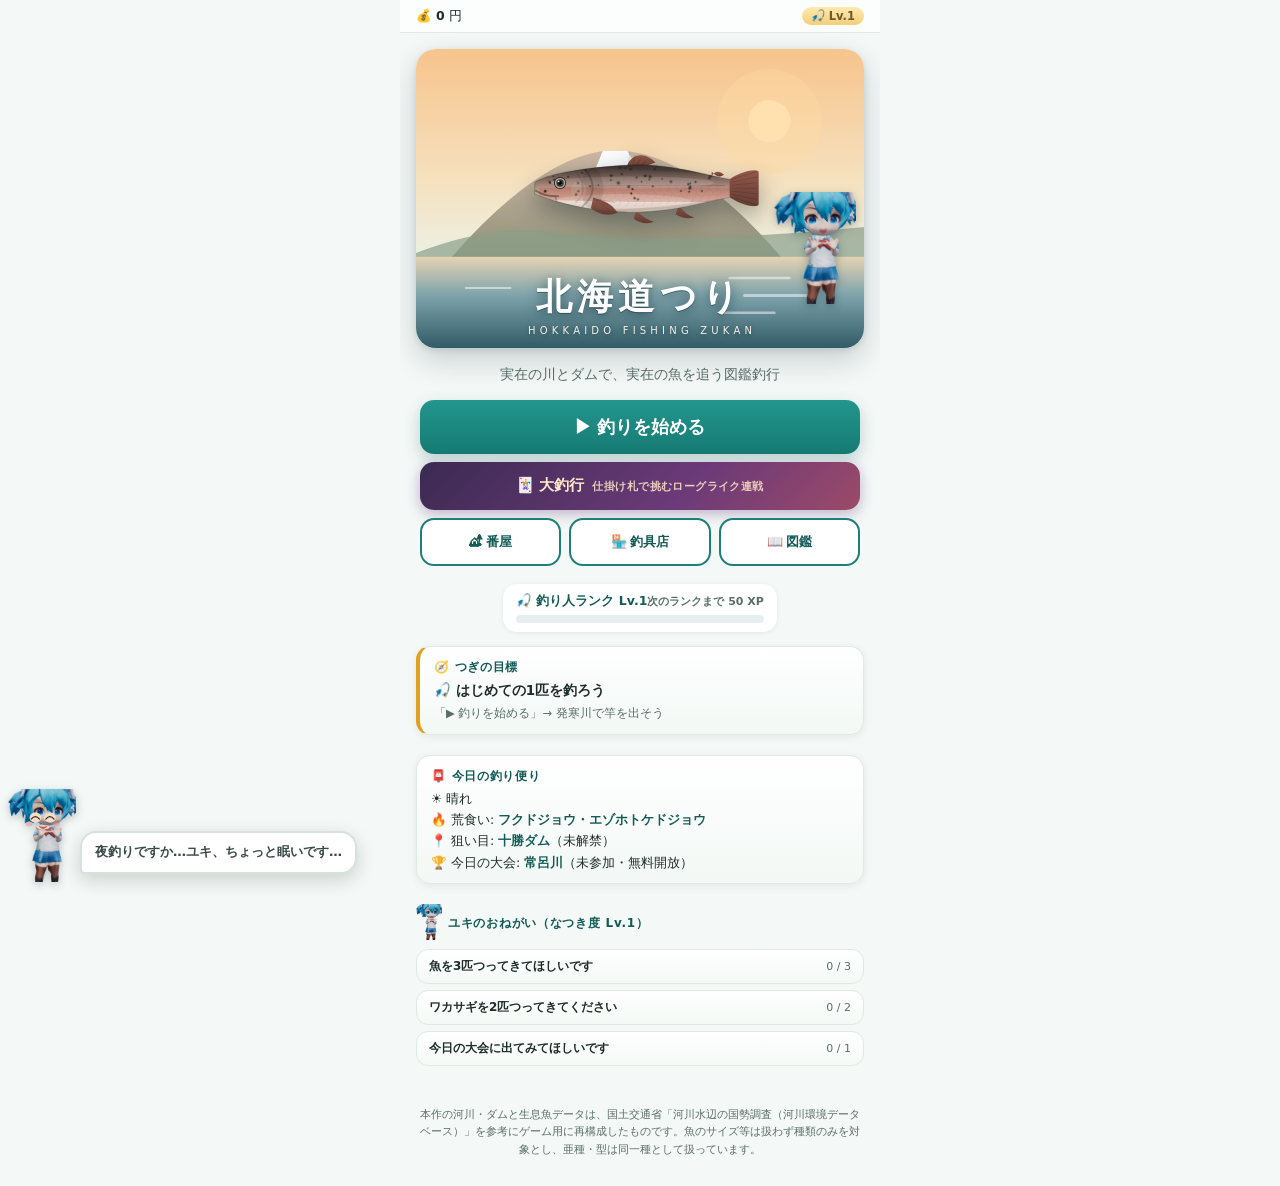
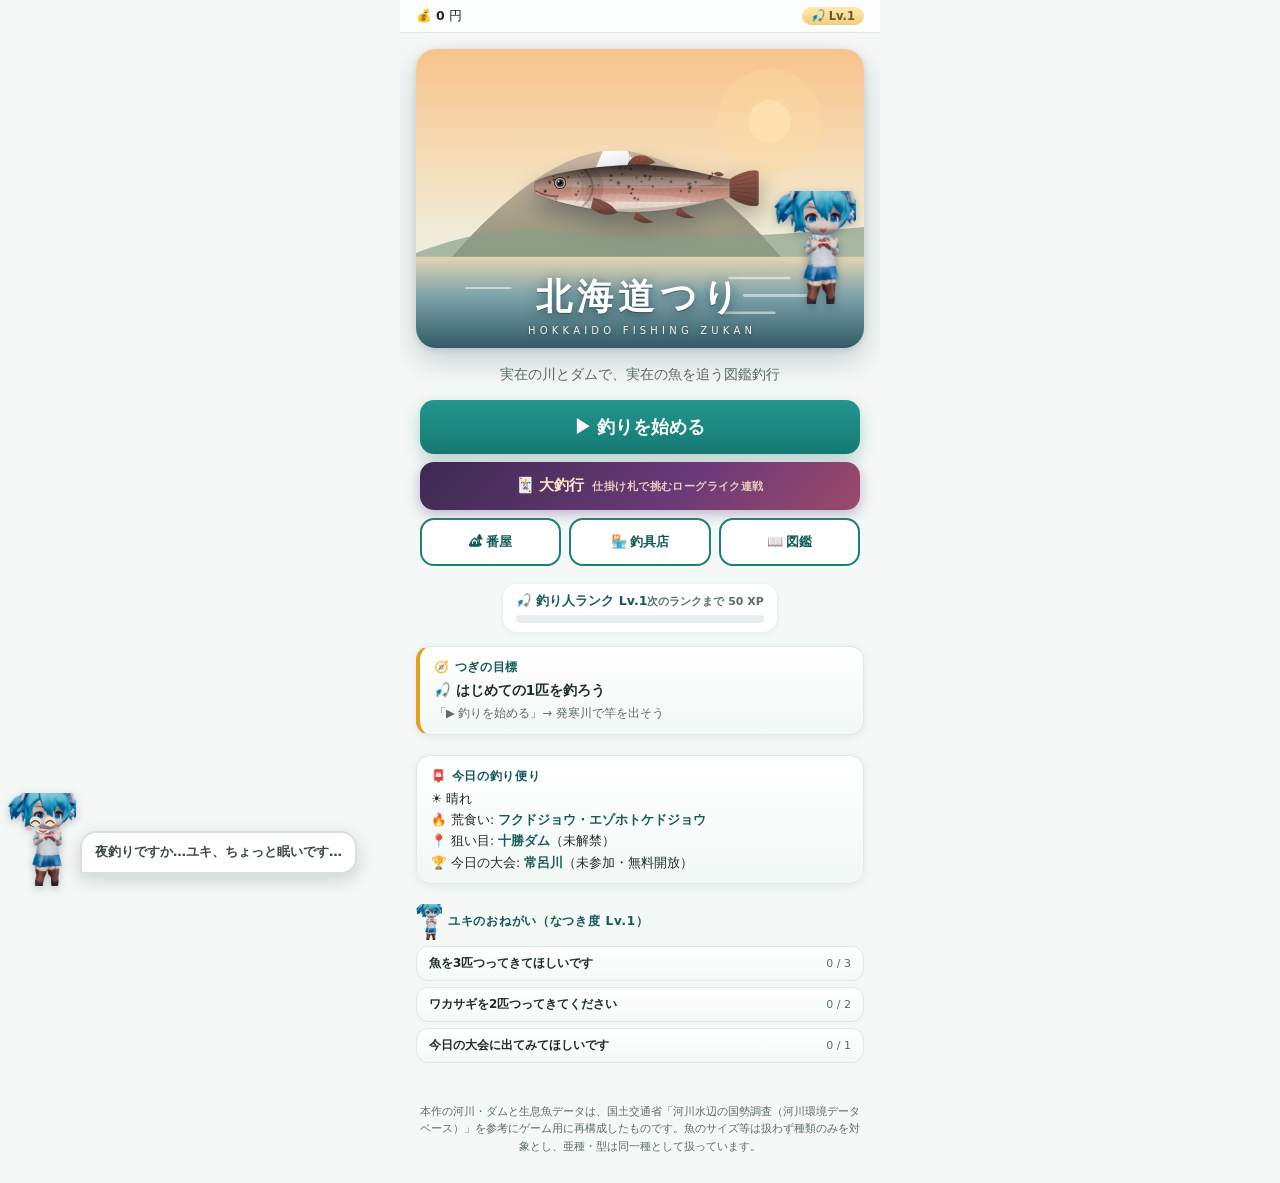
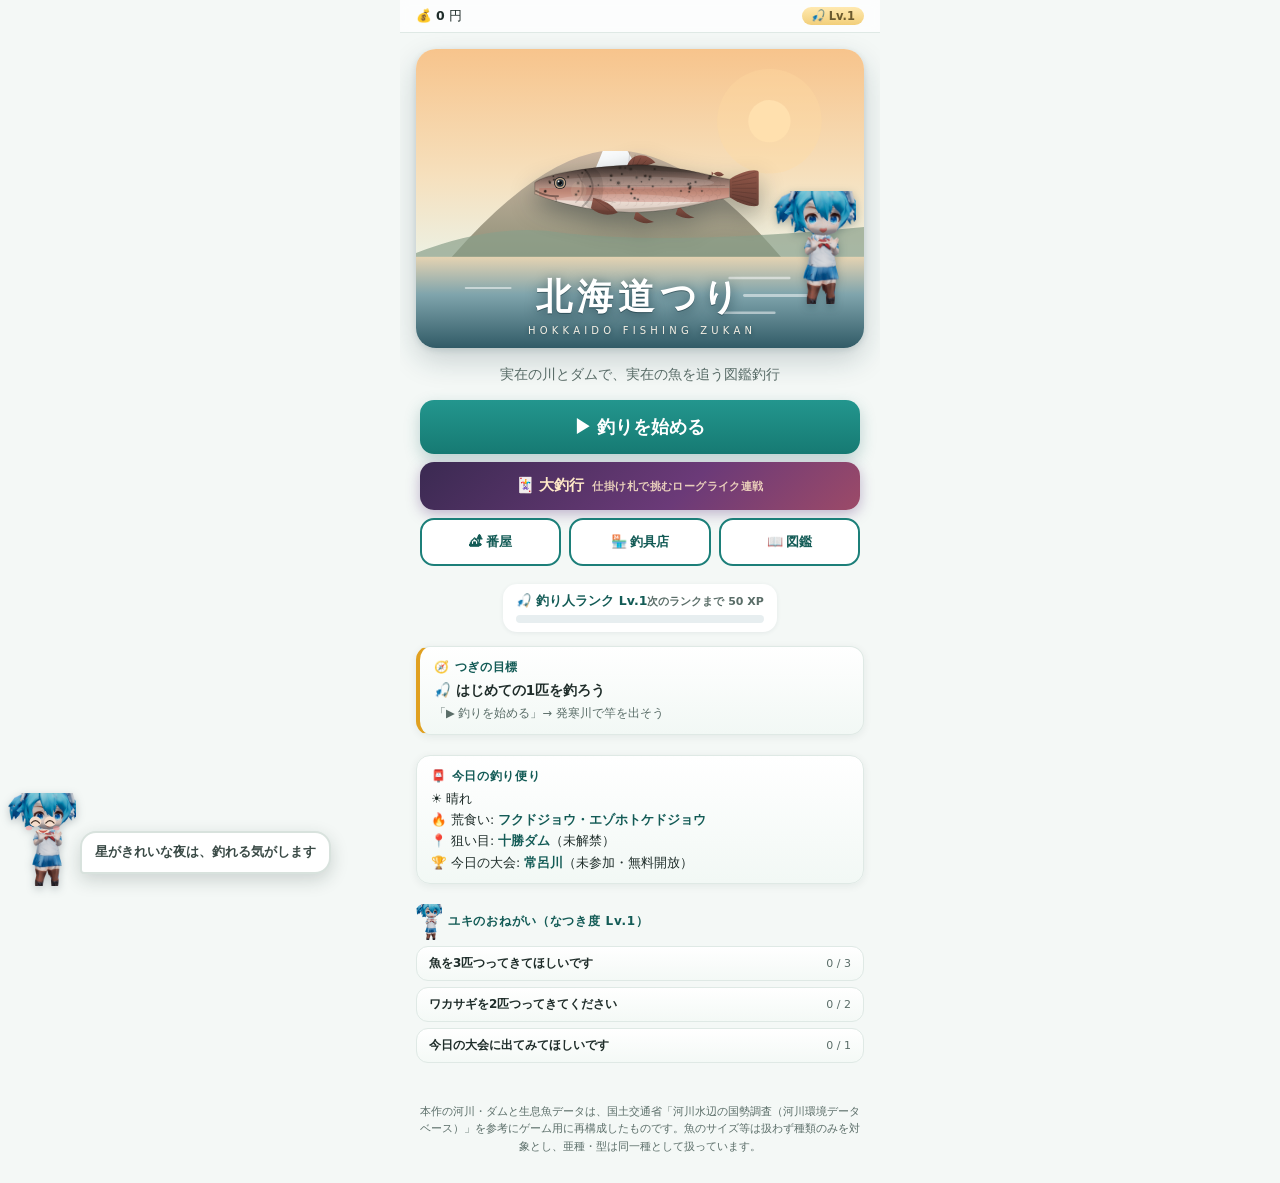
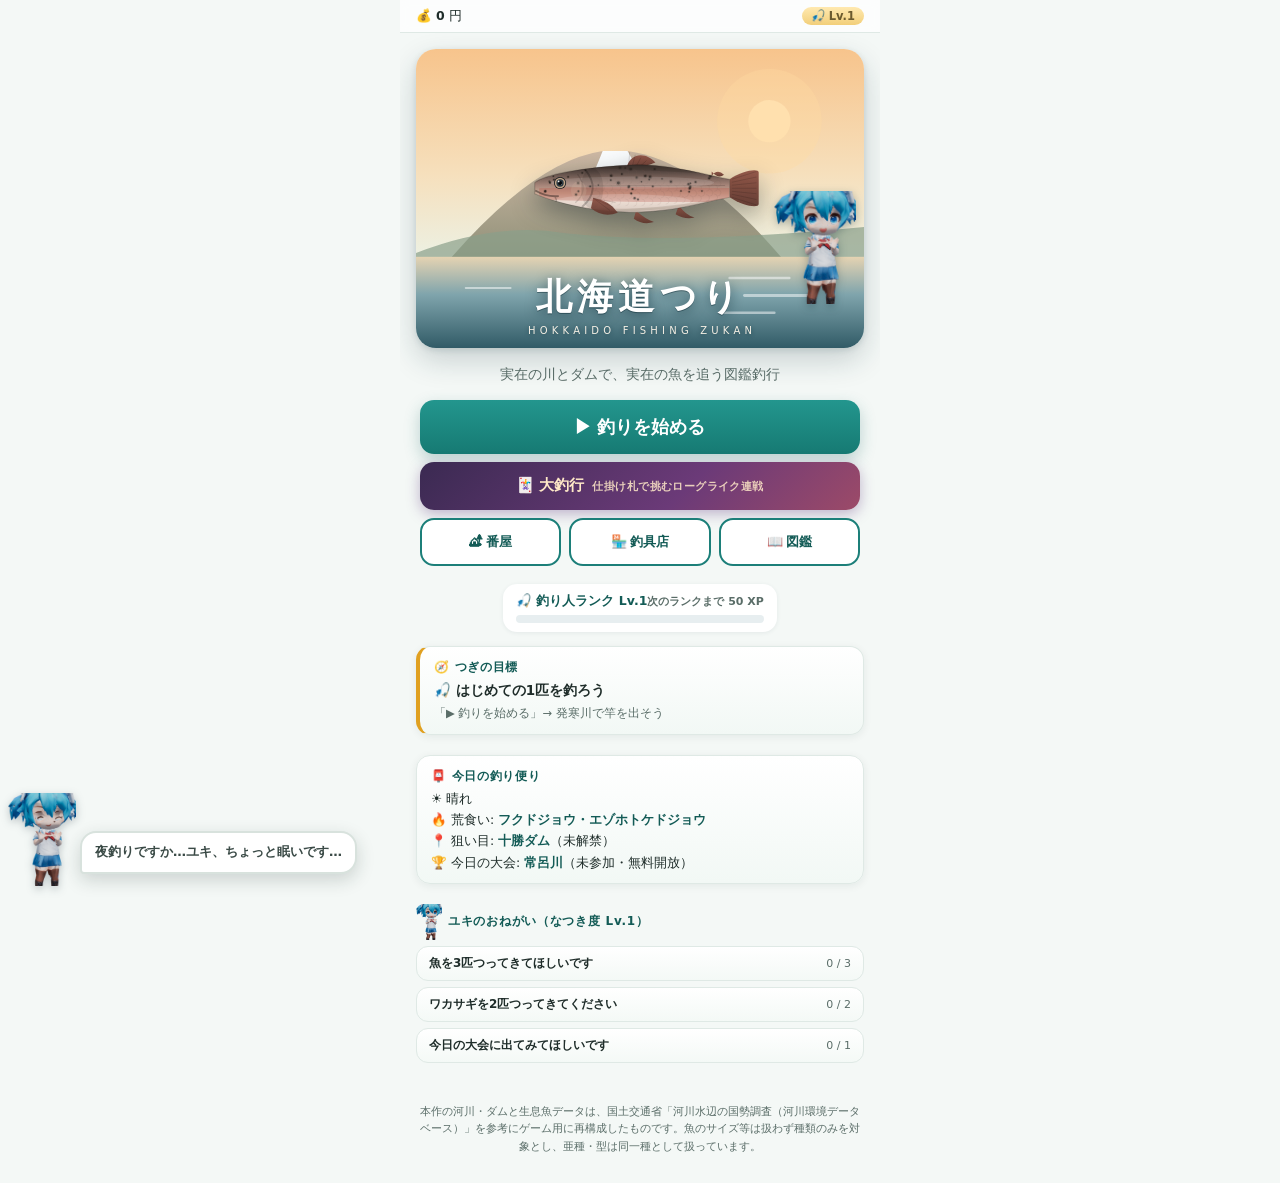
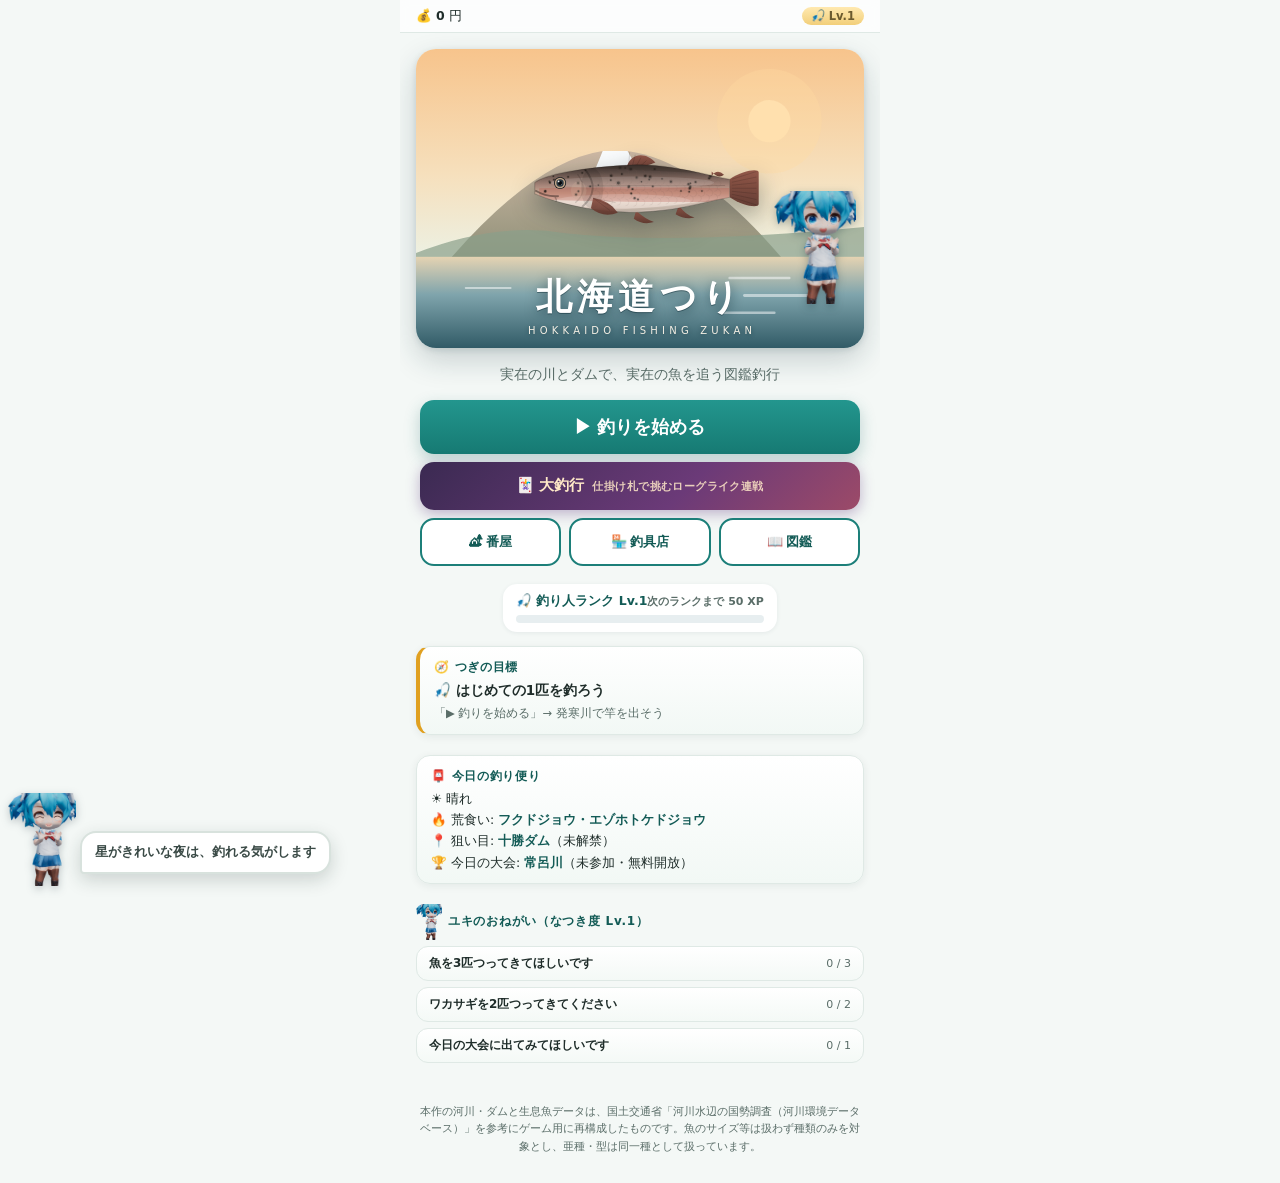
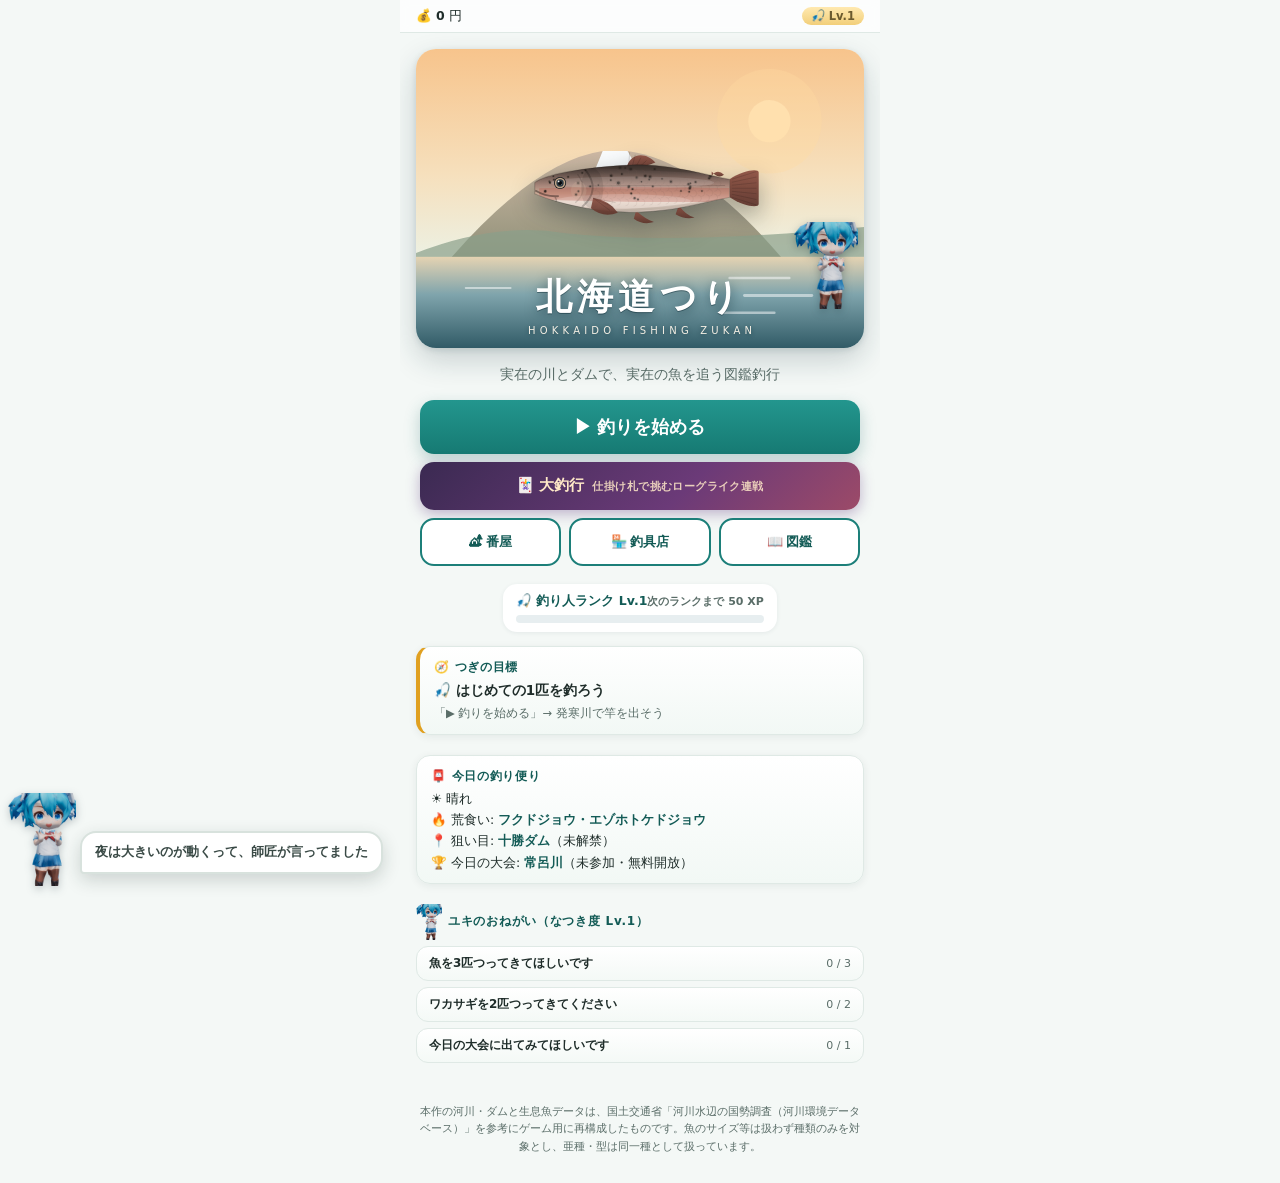
